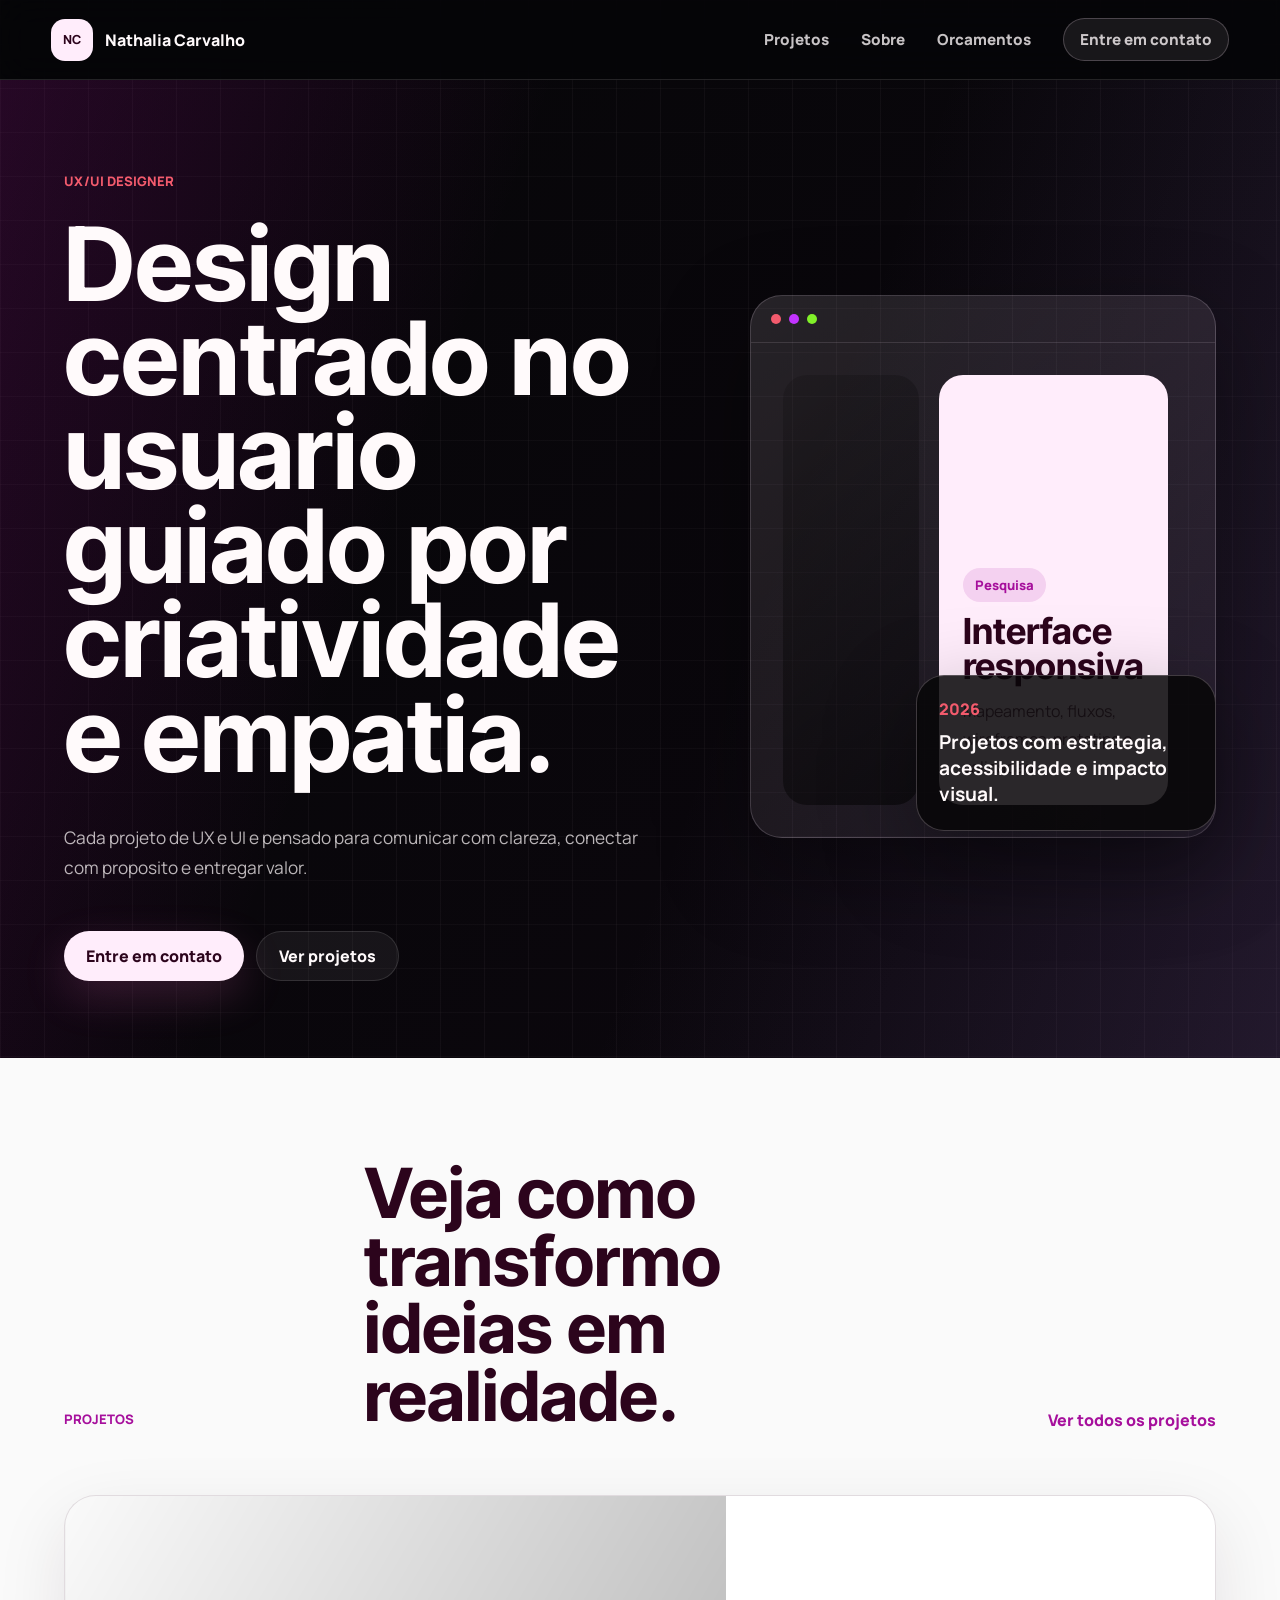
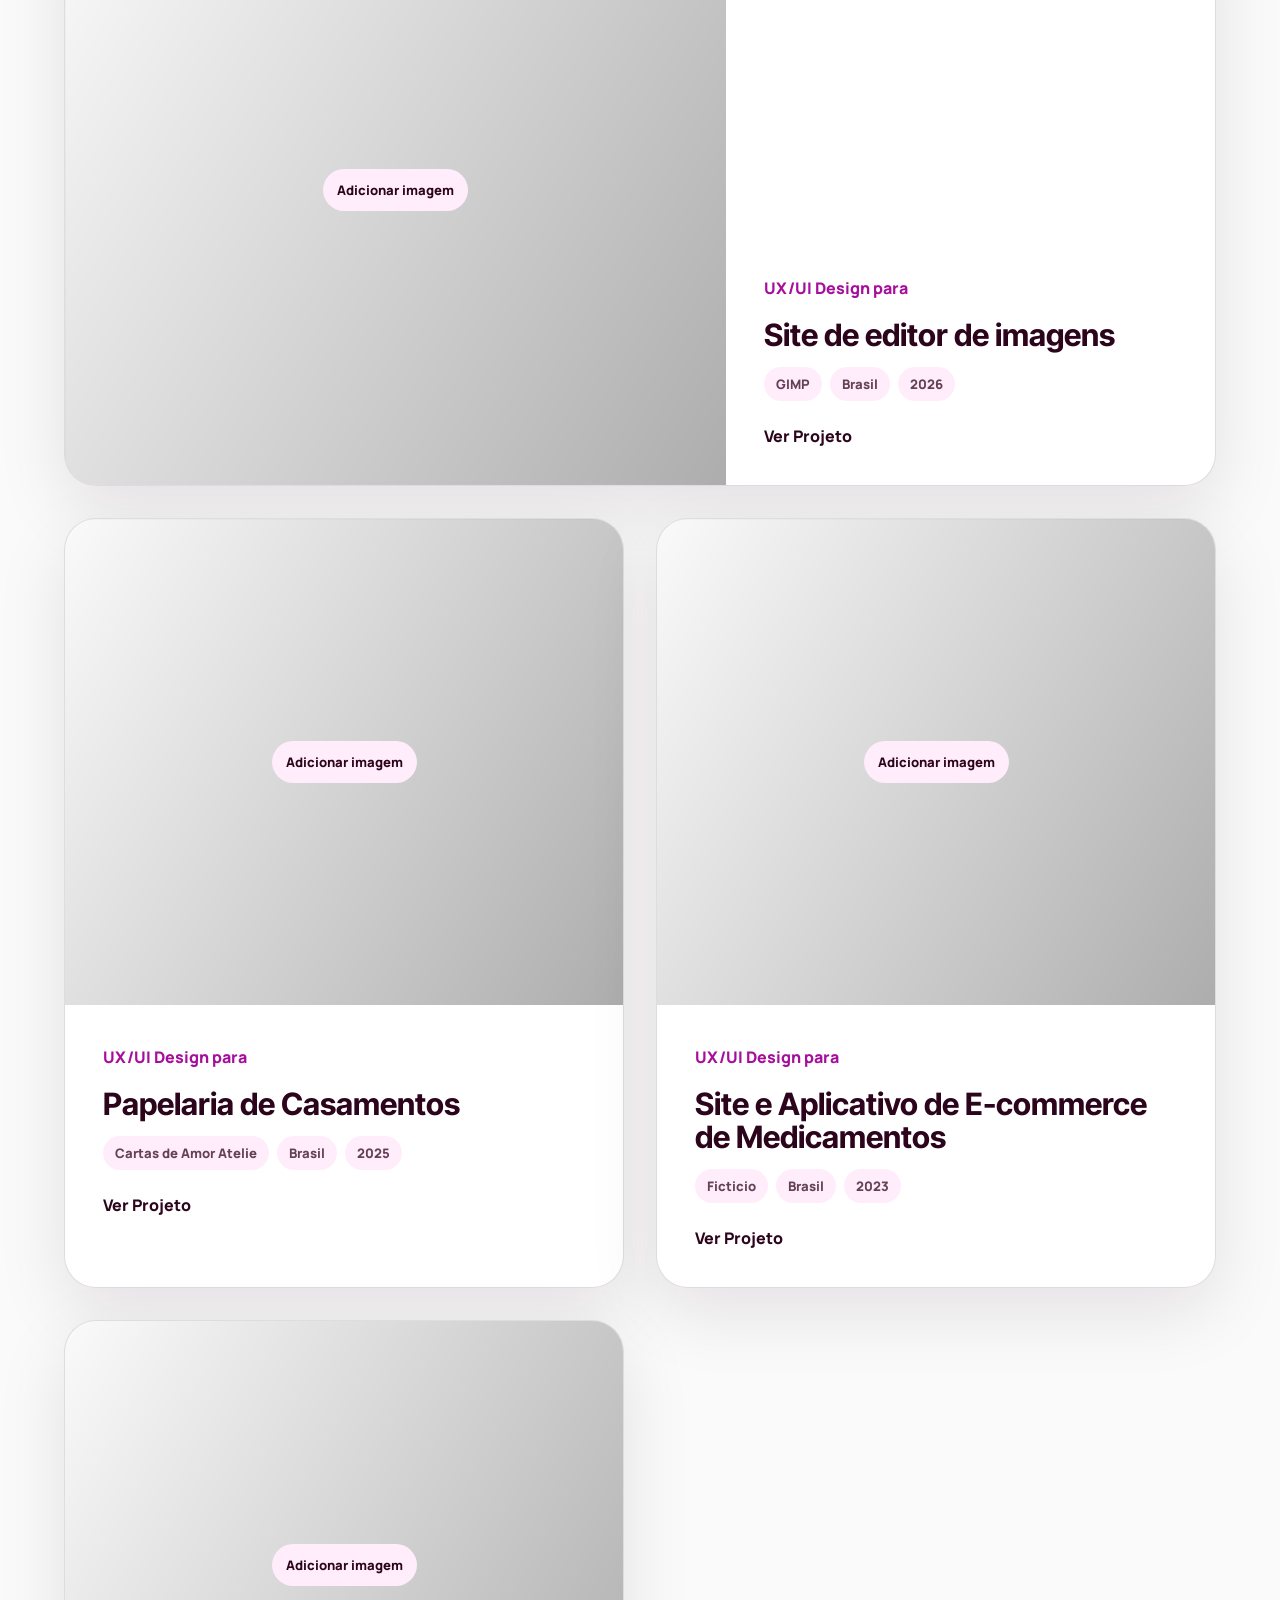
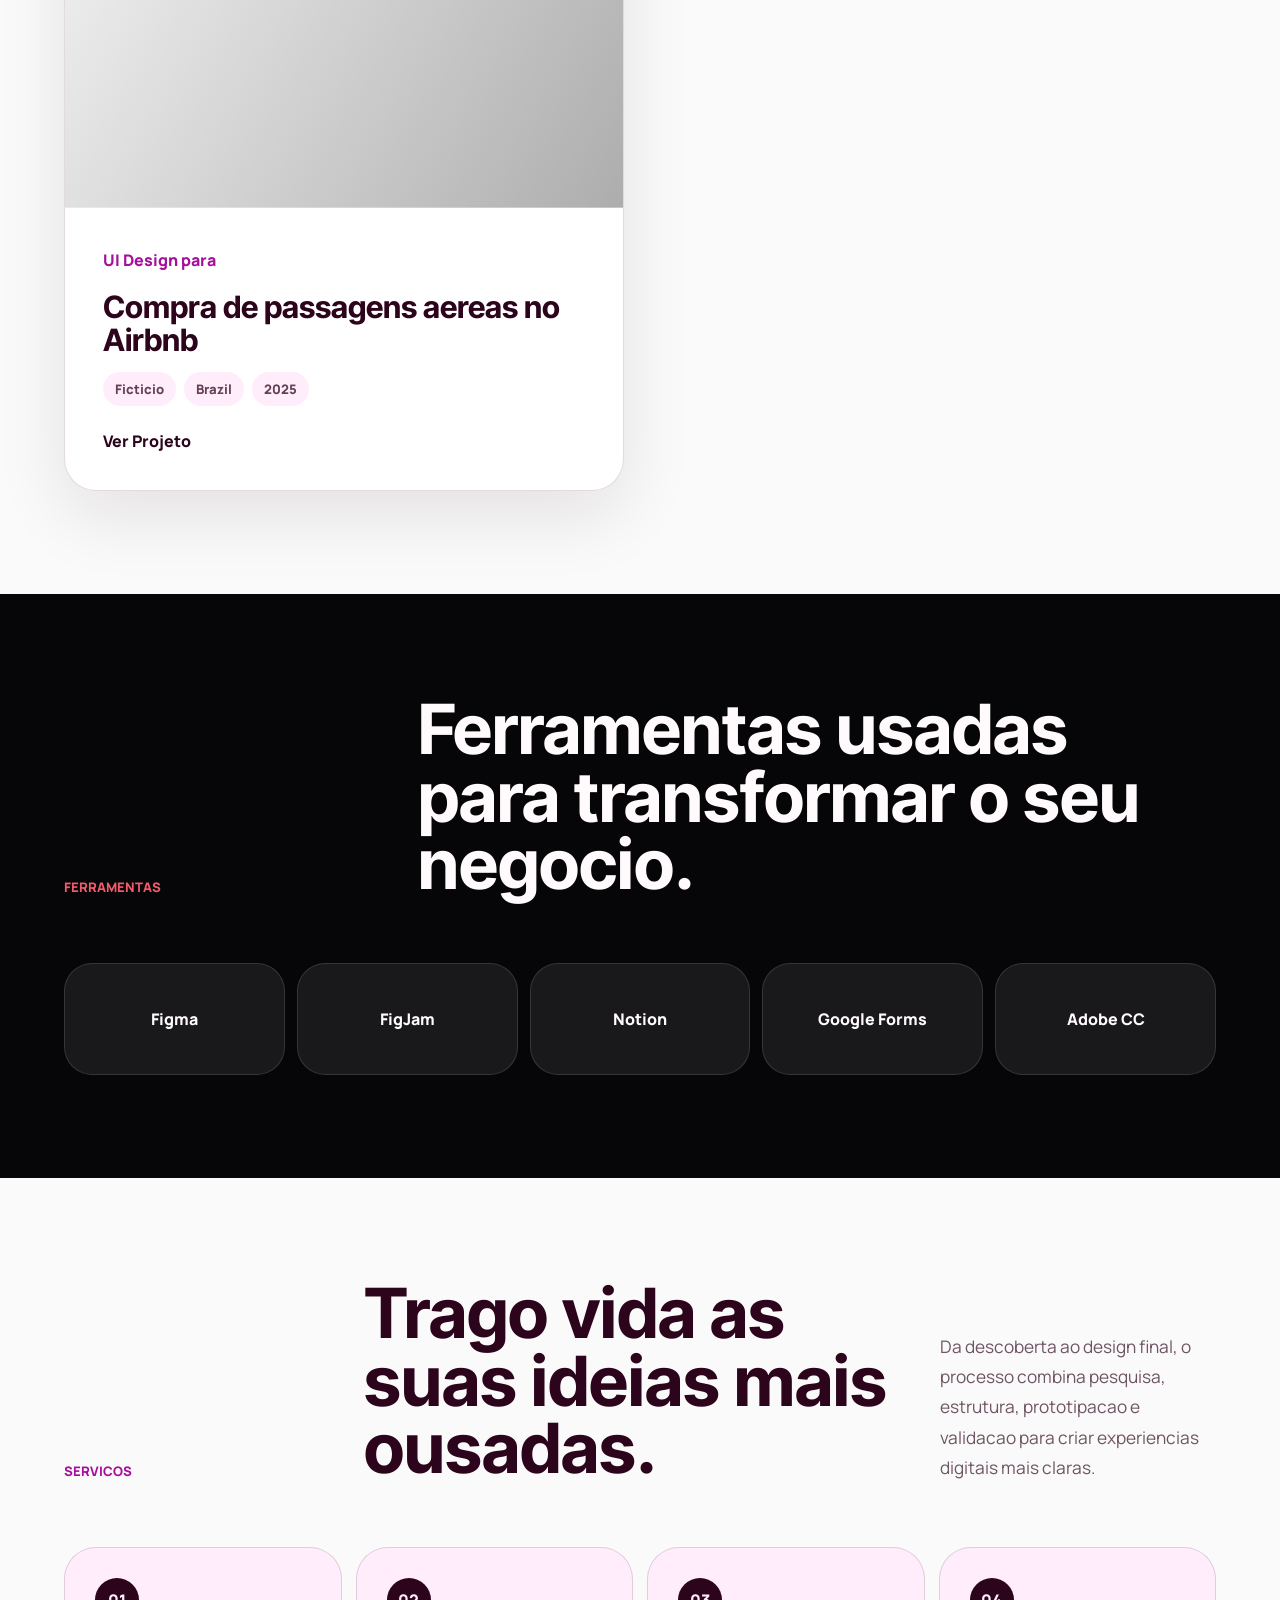
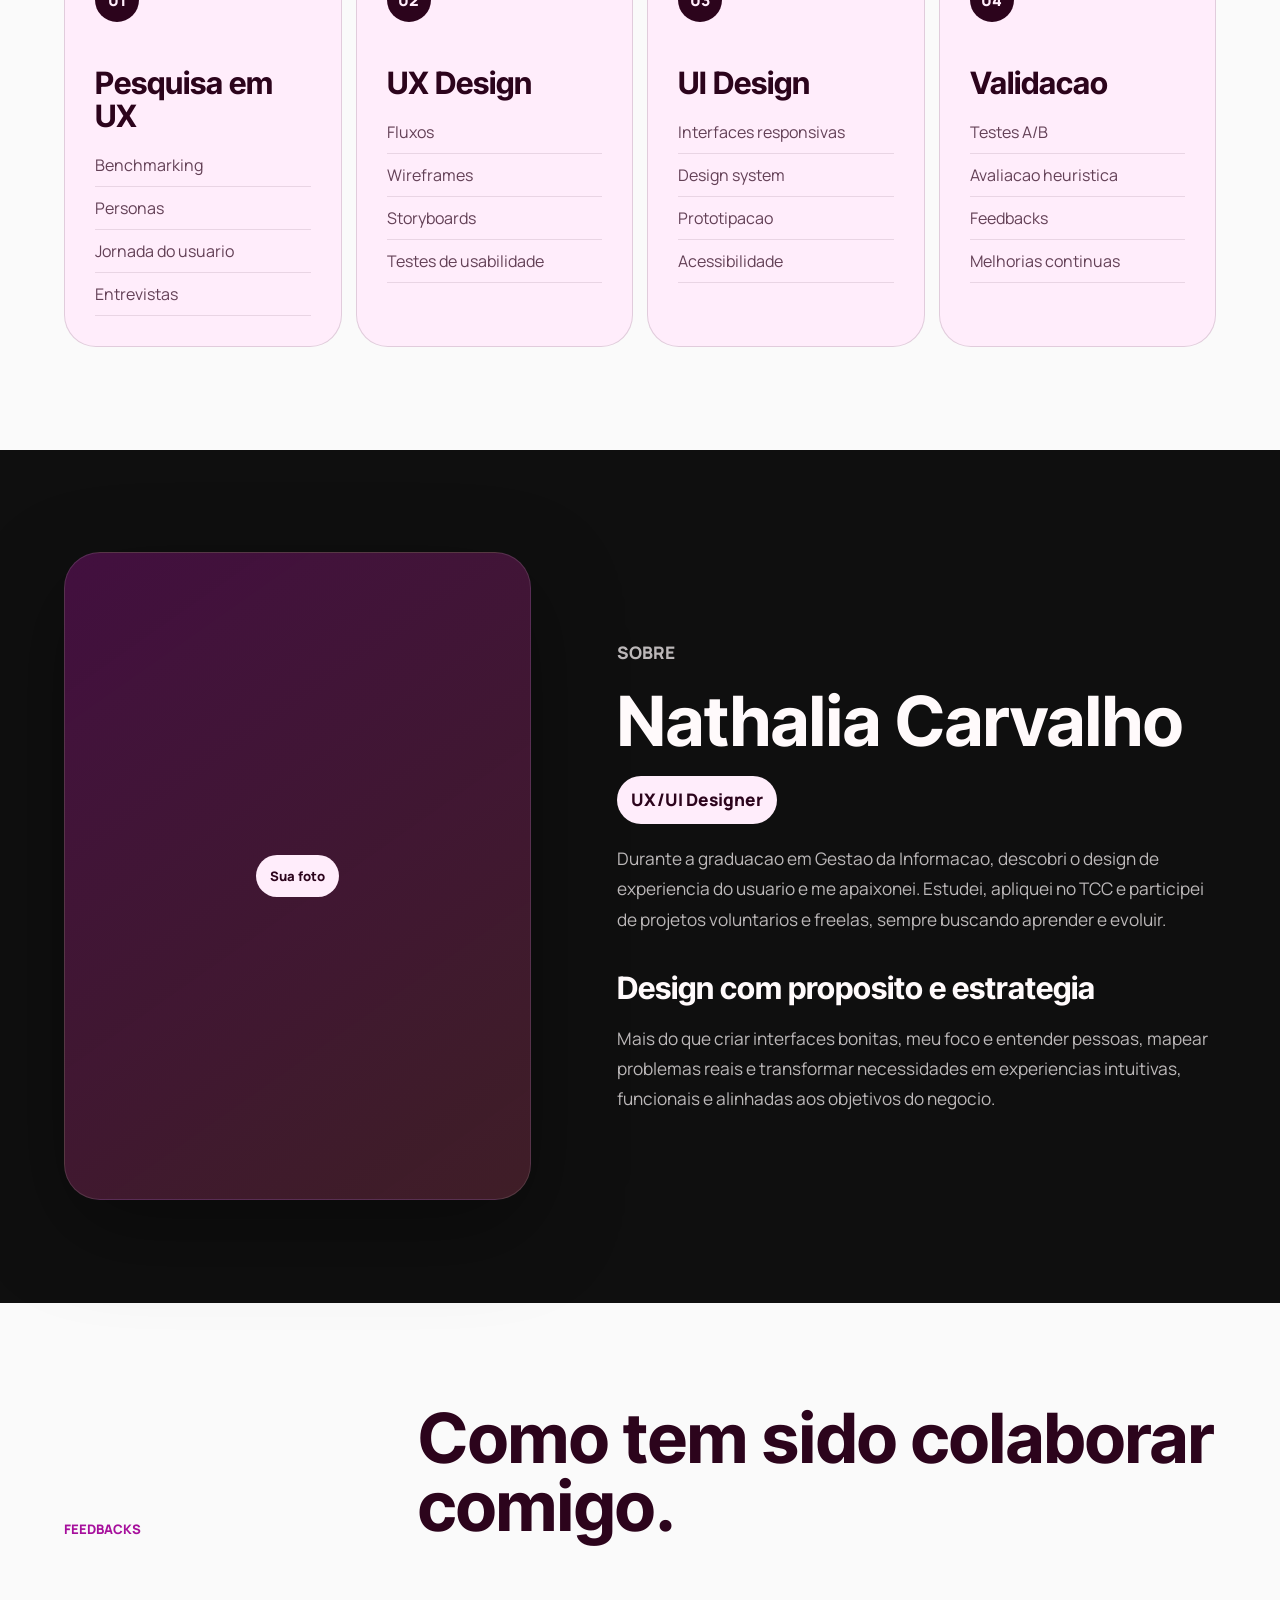
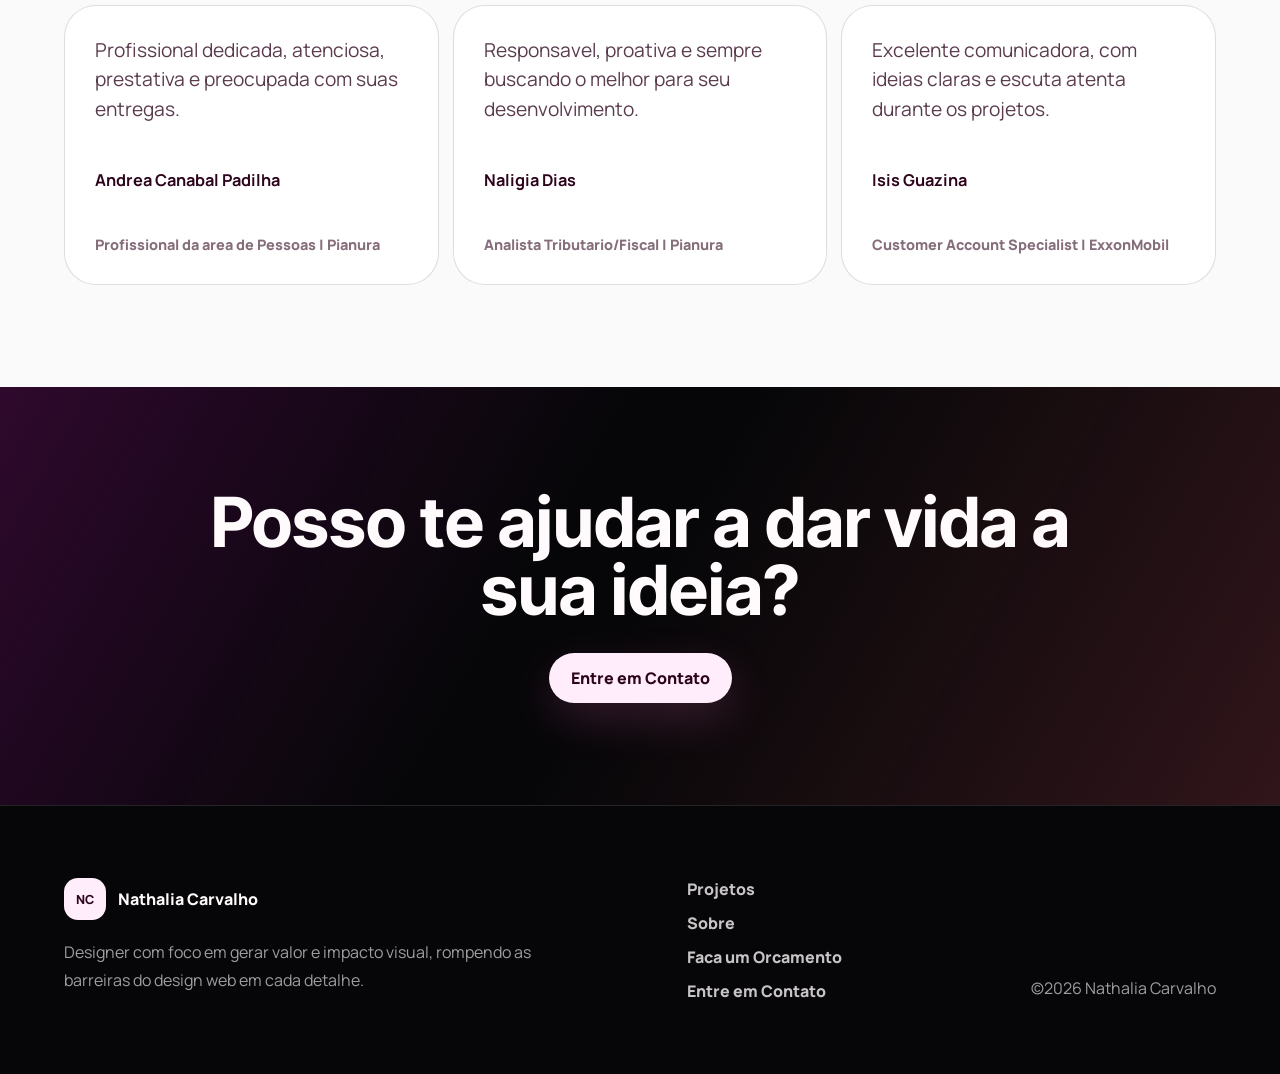
==== index.html @ 84e9b4a2 "Initial commit" ====
<!DOCTYPE html>
<html lang="pt-BR">
<head>
  <meta charset="UTF-8">
  <meta name="viewport" content="width=device-width, initial-scale=1.0">
  <title>Nathalia Carvalho | UX/UI Designer</title>
  <meta name="description" content="UX/UI Designer apaixonada por criar experiencias intuitivas que equilibram objetivos de negocio e necessidades reais dos usuarios.">
  <link rel="preconnect" href="https://fonts.googleapis.com">
  <link rel="preconnect" href="https://fonts.gstatic.com" crossorigin>
  <link href="https://fonts.googleapis.com/css2?family=Inter+Tight:wght@500;600;700;800&family=Manrope:wght@400;500;600;700;800&display=swap" rel="stylesheet">
  <link rel="stylesheet" href="styles.css">
</head>
<body>
  <header class="site-header">
    <a class="brand" href="#home" aria-label="Ir para o inicio">
      <span class="brand-mark">NC</span>
      <span>Nathalia Carvalho</span>
    </a>

    <nav class="main-nav" aria-label="Navegacao principal">
      <a href="#projetos">Projetos</a>
      <a href="#sobre">Sobre</a>
      <a href="#orcamento">Orcamentos</a>
      <a class="nav-contact" href="https://wa.me/5541997218786" target="_blank" rel="noreferrer">Entre em contato</a>
    </nav>

    <button class="menu-button" type="button" aria-label="Abrir menu" aria-expanded="false">
      <span></span>
      <span></span>
    </button>
  </header>

  <main>
    <section class="hero" id="home">
      <div class="hero-copy">
        <p class="eyebrow">UX/UI Designer</p>
        <h1>Design centrado no usuario guiado por criatividade e empatia.</h1>
        <p>
          Cada projeto de UX e UI e pensado para comunicar com clareza,
          conectar com proposito e entregar valor.
        </p>
        <div class="hero-actions">
          <a class="button primary" href="https://wa.me/5541997218786" target="_blank" rel="noreferrer">Entre em contato</a>
          <a class="button ghost" href="#projetos">Ver projetos</a>
        </div>
      </div>

      <div class="hero-panel" aria-label="Resumo visual do portfolio">
        <div class="hero-window">
          <div class="window-bar">
            <span></span>
            <span></span>
            <span></span>
          </div>
          <div class="window-grid">
            <div class="window-preview"></div>
            <div class="window-notes">
              <span>Pesquisa</span>
              <strong>Interface responsiva</strong>
              <p>Mapeamento, fluxos, wireframes, prototipo e validacao.</p>
            </div>
          </div>
        </div>

        <div class="floating-note">
          <span>2026</span>
          <strong>Projetos com estrategia, acessibilidade e impacto visual.</strong>
        </div>
      </div>
    </section>

    <section class="projects-section" id="projetos">
      <div class="section-heading">
        <p class="eyebrow">Projetos</p>
        <h2>Veja como transformo ideias em realidade.</h2>
        <a class="inline-link" href="#projetos">Ver todos os projetos</a>
      </div>

      <div class="project-list">
        <article class="project-card featured">
          <a class="project-image has-image" href="projeto.html" style="--image: url('https://framerusercontent.com/images/O3rVG9Pjf6eOyXTVTK83uSMlS8.png?scale-down-to=1024&amp;width=1462&amp;height=927')">
            <span>Adicionar imagem</span>
          </a>
          <div class="project-content">
            <p>UX/UI Design para</p>
            <h3>Site de editor de imagens</h3>
            <div class="project-meta">
              <span>GIMP</span>
              <span>Brasil</span>
              <span>2026</span>
            </div>
            <a class="project-link" href="projeto.html">Ver Projeto</a>
          </div>
        </article>

        <article class="project-card">
          <a class="project-image has-image" href="projeto.html" style="--image: url('https://framerusercontent.com/images/4HUu3XGj0eMsZWx2c2KUbmL99w.gif?width=800&amp;height=600')">
            <span>Adicionar imagem</span>
          </a>
          <div class="project-content">
            <p>UX/UI Design para</p>
            <h3>Papelaria de Casamentos</h3>
            <div class="project-meta">
              <span>Cartas de Amor Atelie</span>
              <span>Brasil</span>
              <span>2025</span>
            </div>
            <a class="project-link" href="projeto.html">Ver Projeto</a>
          </div>
        </article>

        <article class="project-card">
          <a class="project-image has-image" href="projeto.html" style="--image: url('https://framerusercontent.com/images/AuKJaHjr0afIU22jydGZMwCHe6M.gif?width=800&amp;height=600')">
            <span>Adicionar imagem</span>
          </a>
          <div class="project-content">
            <p>UX/UI Design para</p>
            <h3>Site e Aplicativo de E-commerce de Medicamentos</h3>
            <div class="project-meta">
              <span>Ficticio</span>
              <span>Brasil</span>
              <span>2023</span>
            </div>
            <a class="project-link" href="projeto.html">Ver Projeto</a>
          </div>
        </article>

        <article class="project-card">
          <a class="project-image has-image" href="projeto.html" style="--image: url('https://framerusercontent.com/images/Vc1rbfCfDJtTSAIkdo8VQaAFY.png?scale-down-to=1024&amp;width=1462&amp;height=991')">
            <span>Adicionar imagem</span>
          </a>
          <div class="project-content">
            <p>UI Design para</p>
            <h3>Compra de passagens aereas no Airbnb</h3>
            <div class="project-meta">
              <span>Ficticio</span>
              <span>Brazil</span>
              <span>2025</span>
            </div>
            <a class="project-link" href="projeto.html">Ver Projeto</a>
          </div>
        </article>
      </div>
    </section>

    <section class="tools-band" aria-label="Ferramentas">
      <div class="section-heading compact">
        <p class="eyebrow">Ferramentas</p>
        <h2>Ferramentas usadas para transformar o seu negocio.</h2>
      </div>

      <div class="tool-grid">
        <span>Figma</span>
        <span>FigJam</span>
        <span>Notion</span>
        <span>Google Forms</span>
        <span>Adobe CC</span>
      </div>
    </section>

    <section class="services-section" id="orcamento">
      <div class="section-heading">
        <p class="eyebrow">Servicos</p>
        <h2>Trago vida as suas ideias mais ousadas.</h2>
        <p class="section-text">
          Da descoberta ao design final, o processo combina pesquisa, estrutura,
          prototipacao e validacao para criar experiencias digitais mais claras.
        </p>
      </div>

      <div class="service-grid">
        <article>
          <span>01</span>
          <h3>Pesquisa em UX</h3>
          <ul>
            <li>Benchmarking</li>
            <li>Personas</li>
            <li>Jornada do usuario</li>
            <li>Entrevistas</li>
          </ul>
        </article>
        <article>
          <span>02</span>
          <h3>UX Design</h3>
          <ul>
            <li>Fluxos</li>
            <li>Wireframes</li>
            <li>Storyboards</li>
            <li>Testes de usabilidade</li>
          </ul>
        </article>
        <article>
          <span>03</span>
          <h3>UI Design</h3>
          <ul>
            <li>Interfaces responsivas</li>
            <li>Design system</li>
            <li>Prototipacao</li>
            <li>Acessibilidade</li>
          </ul>
        </article>
        <article>
          <span>04</span>
          <h3>Validacao</h3>
          <ul>
            <li>Testes A/B</li>
            <li>Avaliacao heuristica</li>
            <li>Feedbacks</li>
            <li>Melhorias continuas</li>
          </ul>
        </article>
      </div>
    </section>

    <section class="about-section" id="sobre">
      <div class="portrait has-image" style="--image: url('https://framerusercontent.com/images/bkweVb7Ls0oTczhyrZHYBilYo.jpg?scale-down-to=2048&amp;width=3120&amp;height=4208')">
        <span>Sua foto</span>
      </div>

      <div class="about-copy">
        <p class="eyebrow">Sobre</p>
        <h2>Nathalia Carvalho</h2>
        <p class="role">UX/UI Designer</p>
        <p>
          Durante a graduacao em Gestao da Informacao, descobri o design de
          experiencia do usuario e me apaixonei. Estudei, apliquei no TCC e
          participei de projetos voluntarios e freelas, sempre buscando aprender
          e evoluir.
        </p>
        <h3>Design com proposito e estrategia</h3>
        <p>
          Mais do que criar interfaces bonitas, meu foco e entender pessoas,
          mapear problemas reais e transformar necessidades em experiencias
          intuitivas, funcionais e alinhadas aos objetivos do negocio.
        </p>
      </div>
    </section>

    <section class="feedback-section">
      <div class="section-heading compact">
        <p class="eyebrow">Feedbacks</p>
        <h2>Como tem sido colaborar comigo.</h2>
      </div>

      <div class="feedback-grid">
        <article>
          <p>Profissional dedicada, atenciosa, prestativa e preocupada com suas entregas.</p>
          <strong>Andrea Canabal Padilha</strong>
          <span>Profissional da area de Pessoas | Pianura</span>
        </article>
        <article>
          <p>Responsavel, proativa e sempre buscando o melhor para seu desenvolvimento.</p>
          <strong>Naligia Dias</strong>
          <span>Analista Tributario/Fiscal | Pianura</span>
        </article>
        <article>
          <p>Excelente comunicadora, com ideias claras e escuta atenta durante os projetos.</p>
          <strong>Isis Guazina</strong>
          <span>Customer Account Specialist | ExxonMobil</span>
        </article>
      </div>
    </section>

    <section class="cta-section">
      <h2>Posso te ajudar a dar vida a sua ideia?</h2>
      <a class="button primary" href="https://wa.me/5541997218786" target="_blank" rel="noreferrer">Entre em Contato</a>
    </section>
  </main>

  <footer class="site-footer">
    <div>
      <a class="brand footer-brand" href="#home">
        <span class="brand-mark">NC</span>
        <span>Nathalia Carvalho</span>
      </a>
      <p>Designer com foco em gerar valor e impacto visual, rompendo as barreiras do design web em cada detalhe.</p>
    </div>

    <nav aria-label="Links do rodape">
      <a href="#projetos">Projetos</a>
      <a href="#sobre">Sobre</a>
      <a href="#orcamento">Faca um Orcamento</a>
      <a href="https://wa.me/5541997218786" target="_blank" rel="noreferrer">Entre em Contato</a>
    </nav>

    <p class="copyright">&copy;2026 Nathalia Carvalho</p>
  </footer>

  <script src="script.js"></script>
</body>
</html>
---- styles.css ----
:root {
  --bg: #060608;
  --panel: #0f0f0f;
  --panel-soft: #171017;
  --ink: #fffafb;
  --muted: #bdbdbd;
  --paper: #fafafa;
  --paper-pink: #ffedfb;
  --deep-plum: #2c041c;
  --purple: #725798;
  --magenta: #a60f9c;
  --pink: #f35b6d;
  --violet: #c233ff;
  --green: #81f129;
  --line: rgba(255, 255, 255, 0.12);
  --dark-line: rgba(44, 4, 28, 0.14);
  --shadow: 0 30px 90px rgba(0, 0, 0, 0.34);
}

* {
  box-sizing: border-box;
}

html {
  scroll-behavior: smooth;
}

body {
  margin: 0;
  color: var(--ink);
  background:
    linear-gradient(90deg, rgba(255, 237, 251, 0.035) 1px, transparent 1px),
    linear-gradient(180deg, rgba(255, 237, 251, 0.028) 1px, transparent 1px),
    linear-gradient(135deg, #060608 0%, #110813 48%, #060608 100%);
  background-size: 44px 44px, 44px 44px, auto;
  font-family: "Manrope", Arial, sans-serif;
}

body.nav-open {
  overflow: hidden;
}

a {
  color: inherit;
  text-decoration: none;
}

img {
  display: block;
  max-width: 100%;
}

h1,
h2,
h3,
p {
  overflow-wrap: anywhere;
}

h1,
h2,
h3 {
  margin: 0;
  font-family: "Inter Tight", "Manrope", Arial, sans-serif;
  letter-spacing: 0;
}

h1 {
  max-width: 980px;
  font-size: clamp(3.25rem, 8vw, 7.9rem);
  line-height: 0.92;
}

h2 {
  font-size: clamp(2.2rem, 5.4vw, 5.25rem);
  line-height: 0.98;
}

h3 {
  font-size: clamp(1.35rem, 2.4vw, 2rem);
  line-height: 1.08;
}

p {
  line-height: 1.75;
}

.site-header {
  position: sticky;
  top: 0;
  z-index: 40;
  display: flex;
  align-items: center;
  justify-content: space-between;
  min-height: 78px;
  padding: 18px clamp(18px, 4vw, 58px);
  border-bottom: 1px solid var(--line);
  background: rgba(6, 6, 8, 0.82);
  backdrop-filter: blur(18px);
}

.brand {
  display: inline-flex;
  align-items: center;
  gap: 12px;
  font-weight: 800;
}

.brand-mark {
  display: grid;
  width: 42px;
  height: 42px;
  place-items: center;
  border-radius: 14px;
  color: var(--deep-plum);
  background: var(--paper-pink);
  font-size: 0.78rem;
  letter-spacing: 0;
}

.main-nav {
  display: flex;
  align-items: center;
  gap: clamp(16px, 3vw, 32px);
  color: rgba(255, 250, 251, 0.78);
  font-size: 0.95rem;
  font-weight: 800;
}

.main-nav a {
  transition: color 180ms ease, background 180ms ease;
}

.main-nav a:hover {
  color: var(--ink);
}

.nav-contact {
  min-height: 42px;
  padding: 10px 16px;
  border: 1px solid rgba(255, 237, 251, 0.22);
  border-radius: 999px;
  background: rgba(255, 237, 251, 0.08);
}

.menu-button {
  display: none;
  width: 46px;
  height: 46px;
  border: 1px solid var(--line);
  border-radius: 14px;
  background: rgba(255, 237, 251, 0.08);
  cursor: pointer;
}

.menu-button span {
  display: block;
  width: 18px;
  height: 2px;
  margin: 5px auto;
  border-radius: 999px;
  background: var(--ink);
  transition: transform 180ms ease;
}

.hero {
  position: relative;
  display: grid;
  grid-template-columns: minmax(0, 1.02fr) minmax(320px, 0.78fr);
  gap: clamp(34px, 6vw, 90px);
  align-items: center;
  min-height: calc(100vh - 78px);
  padding: clamp(52px, 7vw, 106px) clamp(18px, 5vw, 70px) clamp(42px, 6vw, 88px);
  overflow: hidden;
}

.hero::before {
  position: absolute;
  inset: 0;
  z-index: -1;
  content: "";
  background:
    linear-gradient(110deg, rgba(166, 15, 156, 0.2), transparent 34%),
    linear-gradient(290deg, rgba(114, 87, 152, 0.22), transparent 42%);
}

.hero-copy {
  display: grid;
  gap: 24px;
  align-content: center;
}

.eyebrow {
  margin: 0;
  color: var(--pink);
  font-size: 0.82rem;
  font-weight: 900;
  letter-spacing: 0;
  text-transform: uppercase;
}

.hero-copy p:not(.eyebrow),
.section-text,
.about-copy p,
.case-title p,
.case-text p,
.case-result p {
  max-width: 700px;
  color: rgba(255, 250, 251, 0.72);
  font-size: clamp(1rem, 1.35vw, 1.16rem);
}

.hero-actions {
  display: flex;
  flex-wrap: wrap;
  gap: 12px;
  margin-top: 6px;
}

.button {
  display: inline-flex;
  align-items: center;
  justify-content: center;
  min-height: 50px;
  padding: 0 22px;
  border-radius: 999px;
  font-weight: 900;
  transition: transform 180ms ease, box-shadow 180ms ease, background 180ms ease;
}

.button:hover {
  transform: translateY(-2px);
}

.button.primary {
  color: var(--deep-plum);
  background: var(--paper-pink);
  box-shadow: 0 16px 44px rgba(246, 112, 192, 0.18);
}

.button.ghost {
  color: var(--ink);
  border: 1px solid var(--line);
  background: rgba(255, 255, 255, 0.06);
}

.hero-panel {
  position: relative;
  min-height: 560px;
}

.hero-window {
  overflow: hidden;
  border: 1px solid rgba(255, 237, 251, 0.18);
  border-radius: 32px;
  background: linear-gradient(145deg, rgba(255, 237, 251, 0.12), rgba(255, 237, 251, 0.04));
  box-shadow: var(--shadow);
}

.window-bar {
  display: flex;
  gap: 8px;
  padding: 18px 20px;
  border-bottom: 1px solid rgba(255, 237, 251, 0.12);
}

.window-bar span {
  width: 10px;
  height: 10px;
  border-radius: 50%;
  background: var(--pink);
}

.window-bar span:nth-child(2) {
  background: var(--violet);
}

.window-bar span:nth-child(3) {
  background: var(--green);
}

.window-grid {
  display: grid;
  grid-template-columns: 0.9fr 1fr;
  gap: 20px;
  padding: clamp(18px, 4vw, 32px);
}

.window-preview {
  min-height: 430px;
  border-radius: 24px;
  background:
    linear-gradient(145deg, rgba(0, 0, 0, 0.14), rgba(0, 0, 0, 0.52)),
    url("https://framerusercontent.com/images/kgPgp6MXpmu66oOejY5rO8gEf08.png");
  background-position: center;
  background-size: cover;
}

.window-notes {
  display: grid;
  align-content: end;
  gap: 12px;
  padding: 24px;
  border-radius: 24px;
  background: var(--paper-pink);
  color: var(--deep-plum);
}

.window-notes span {
  width: fit-content;
  padding: 8px 12px;
  border-radius: 999px;
  background: rgba(166, 15, 156, 0.12);
  color: var(--magenta);
  font-size: 0.82rem;
  font-weight: 900;
}

.window-notes strong {
  font-family: "Inter Tight", "Manrope", Arial, sans-serif;
  font-size: clamp(1.6rem, 2.8vw, 2.8rem);
  line-height: 1;
}

.window-notes p {
  margin: 0;
  color: rgba(44, 4, 28, 0.72);
}

.floating-note {
  position: absolute;
  right: 0;
  bottom: 24px;
  max-width: 300px;
  padding: 22px;
  border: 1px solid rgba(255, 237, 251, 0.22);
  border-radius: 28px;
  background: rgba(8, 6, 7, 0.86);
  box-shadow: var(--shadow);
}

.floating-note span {
  display: block;
  margin-bottom: 10px;
  color: var(--pink);
  font-weight: 900;
}

.floating-note strong {
  font-size: 1.2rem;
  line-height: 1.35;
}

.projects-section,
.tools-band,
.services-section,
.about-section,
.feedback-section,
.cta-section,
.case-hero,
.case-summary,
.case-content {
  padding: clamp(58px, 8vw, 112px) clamp(18px, 5vw, 70px);
}

.projects-section,
.services-section,
.feedback-section {
  background: var(--paper);
  color: var(--deep-plum);
}

.section-heading {
  display: grid;
  grid-template-columns: 0.56fr 1.18fr 0.62fr;
  gap: clamp(22px, 4vw, 64px);
  align-items: end;
  margin-bottom: clamp(32px, 5vw, 64px);
}

.section-heading h2 {
  color: inherit;
}

.section-heading.compact {
  grid-template-columns: 0.55fr 1.45fr;
}

.projects-section .eyebrow,
.services-section .eyebrow,
.feedback-section .eyebrow {
  color: var(--magenta);
}

.inline-link {
  justify-self: end;
  color: var(--magenta);
  font-weight: 900;
}

.project-list {
  display: grid;
  grid-template-columns: repeat(2, minmax(0, 1fr));
  gap: clamp(18px, 3vw, 32px);
}

.project-card {
  overflow: hidden;
  border: 1px solid var(--dark-line);
  border-radius: 32px;
  background: #ffffff;
  box-shadow: 0 24px 70px rgba(44, 4, 28, 0.1);
}

.project-card.featured {
  grid-column: 1 / -1;
  display: grid;
  grid-template-columns: minmax(0, 1.15fr) minmax(320px, 0.85fr);
}

.project-image {
  display: grid;
  min-height: clamp(280px, 38vw, 560px);
  place-items: center;
  background:
    linear-gradient(135deg, rgba(166, 15, 156, 0.18), rgba(243, 91, 109, 0.22)),
    var(--paper-pink);
  background-position: center;
  background-size: cover;
}

.project-card.featured .project-image {
  min-height: clamp(320px, 46vw, 660px);
}

.has-image {
  background:
    linear-gradient(120deg, rgba(0, 0, 0, 0.02), rgba(0, 0, 0, 0.32)),
    var(--image);
  background-position: center;
  background-size: cover;
}

.has-image > span {
  display: none;
}

.project-image span,
.portrait span,
.case-cover span,
.gallery-item {
  display: inline-flex;
  align-items: center;
  justify-content: center;
  max-width: calc(100% - 24px);
  min-height: 42px;
  padding: 10px 14px;
  border-radius: 999px;
  color: var(--deep-plum);
  background: var(--paper-pink);
  font-size: 0.82rem;
  font-weight: 900;
  text-align: center;
}

.project-content {
  display: grid;
  gap: 16px;
  align-content: end;
  padding: clamp(22px, 4vw, 38px);
}

.project-content p {
  margin: 0;
  color: var(--magenta);
  font-weight: 900;
}

.project-meta {
  display: flex;
  flex-wrap: wrap;
  gap: 8px;
}

.project-meta span {
  padding: 8px 12px;
  border-radius: 999px;
  background: var(--paper-pink);
  color: rgba(44, 4, 28, 0.74);
  font-size: 0.82rem;
  font-weight: 900;
}

.project-link {
  width: fit-content;
  margin-top: 8px;
  color: var(--deep-plum);
  font-weight: 900;
}

.tools-band {
  color: var(--ink);
  background: var(--bg);
}

.tool-grid {
  display: grid;
  grid-template-columns: repeat(5, minmax(0, 1fr));
  gap: 12px;
}

.tool-grid span {
  display: grid;
  min-height: 112px;
  place-items: center;
  padding: 18px;
  border: 1px solid var(--line);
  border-radius: 28px;
  background: rgba(255, 237, 251, 0.08);
  color: var(--ink);
  font-weight: 900;
  text-align: center;
}

.section-text {
  margin: 0;
  color: rgba(44, 4, 28, 0.68);
}

.service-grid {
  display: grid;
  grid-template-columns: repeat(4, minmax(0, 1fr));
  gap: 14px;
}

.service-grid article {
  min-height: 340px;
  padding: clamp(22px, 3vw, 30px);
  border: 1px solid var(--dark-line);
  border-radius: 32px;
  background: var(--paper-pink);
}

.service-grid span {
  display: inline-grid;
  width: 44px;
  height: 44px;
  place-items: center;
  margin-bottom: 44px;
  border-radius: 50%;
  background: var(--deep-plum);
  color: var(--paper-pink);
  font-weight: 900;
}

.service-grid ul {
  display: grid;
  gap: 10px;
  margin: 22px 0 0;
  padding: 0;
  color: rgba(44, 4, 28, 0.74);
  list-style: none;
}

.service-grid li {
  padding-bottom: 10px;
  border-bottom: 1px solid rgba(44, 4, 28, 0.1);
}

.about-section {
  display: grid;
  grid-template-columns: minmax(280px, 0.78fr) minmax(0, 1fr);
  gap: clamp(28px, 7vw, 86px);
  align-items: center;
  background: var(--panel);
}

.portrait {
  display: grid;
  min-height: min(72vh, 720px);
  place-items: center;
  border: 1px solid var(--line);
  border-radius: 36px;
  background:
    linear-gradient(145deg, rgba(166, 15, 156, 0.3), rgba(243, 91, 109, 0.18)),
    var(--panel-soft);
  box-shadow: var(--shadow);
}

.about-copy {
  display: grid;
  gap: 20px;
}

.about-copy .role {
  width: fit-content;
  margin: 0;
  padding: 9px 14px;
  border-radius: 999px;
  color: var(--deep-plum);
  background: var(--paper-pink);
  font-weight: 900;
}

.about-copy p {
  margin: 0;
}

.about-copy h3 {
  margin-top: 16px;
}

.feedback-grid {
  display: grid;
  grid-template-columns: repeat(3, minmax(0, 1fr));
  gap: 14px;
}

.feedback-grid article {
  display: grid;
  gap: 16px;
  min-height: 280px;
  align-content: space-between;
  padding: clamp(22px, 3vw, 30px);
  border: 1px solid var(--dark-line);
  border-radius: 32px;
  background: #ffffff;
}

.feedback-grid p {
  margin: 0;
  color: rgba(44, 4, 28, 0.78);
  font-size: clamp(1.05rem, 1.5vw, 1.3rem);
  line-height: 1.55;
}

.feedback-grid strong {
  display: block;
  font-size: 1.02rem;
}

.feedback-grid span {
  color: rgba(44, 4, 28, 0.58);
  font-size: 0.9rem;
  font-weight: 800;
}

.cta-section {
  display: grid;
  gap: 28px;
  justify-items: center;
  text-align: center;
  color: var(--ink);
  background:
    linear-gradient(120deg, rgba(166, 15, 156, 0.25), transparent 42%),
    linear-gradient(300deg, rgba(243, 91, 109, 0.18), transparent 50%),
    var(--bg);
}

.cta-section h2 {
  max-width: 960px;
}

.site-footer {
  display: grid;
  grid-template-columns: minmax(0, 1.1fr) minmax(220px, 0.55fr) auto;
  gap: clamp(28px, 5vw, 70px);
  align-items: start;
  padding: clamp(38px, 6vw, 72px) clamp(18px, 5vw, 70px);
  border-top: 1px solid var(--line);
  background: var(--bg);
}

.site-footer p {
  max-width: 520px;
  margin: 18px 0 0;
  color: rgba(255, 250, 251, 0.62);
}

.site-footer nav {
  display: grid;
  gap: 12px;
}

.site-footer nav a {
  color: rgba(255, 250, 251, 0.78);
  font-weight: 900;
}

.site-footer .copyright {
  align-self: end;
  margin: 0;
  white-space: nowrap;
}

.case-hero {
  display: grid;
  grid-template-columns: minmax(0, 0.82fr) minmax(320px, 1fr);
  gap: clamp(30px, 6vw, 84px);
  align-items: end;
  background: var(--bg);
}

.case-title {
  display: grid;
  gap: 20px;
}

.back-link {
  width: fit-content;
  color: rgba(255, 250, 251, 0.72);
  font-weight: 900;
}

.case-cover {
  display: grid;
  min-height: min(66vh, 650px);
  place-items: center;
  border: 1px solid var(--line);
  border-radius: 36px;
  background:
    linear-gradient(145deg, rgba(166, 15, 156, 0.22), rgba(243, 91, 109, 0.2)),
    var(--panel-soft);
  box-shadow: var(--shadow);
}

.case-summary {
  display: grid;
  grid-template-columns: repeat(4, minmax(0, 1fr));
  gap: 1px;
  padding-top: 0;
  padding-bottom: 0;
  background: rgba(255, 237, 251, 0.16);
}

.case-summary article {
  display: grid;
  gap: 10px;
  min-height: 132px;
  align-content: center;
  padding: 24px;
  background: var(--paper-pink);
  color: var(--deep-plum);
}

.case-summary span {
  color: var(--magenta);
  font-size: 0.8rem;
  font-weight: 900;
  text-transform: uppercase;
}

.case-content {
  display: grid;
  gap: clamp(44px, 7vw, 92px);
  background: var(--paper);
  color: var(--deep-plum);
}

.case-text,
.case-result {
  max-width: 850px;
}

.case-text .eyebrow,
.case-result .eyebrow {
  color: var(--magenta);
}

.case-text p,
.case-result p {
  color: rgba(44, 4, 28, 0.7);
}

.case-gallery {
  display: grid;
  grid-template-columns: repeat(2, minmax(0, 1fr));
  gap: 14px;
}

.gallery-item {
  min-height: clamp(240px, 34vw, 500px);
  border-radius: 32px;
  color: var(--deep-plum);
  background:
    linear-gradient(135deg, rgba(166, 15, 156, 0.12), rgba(243, 91, 109, 0.18)),
    var(--paper-pink);
}

.gallery-item.wide {
  grid-column: 1 / -1;
  min-height: clamp(320px, 44vw, 680px);
}

.case-result {
  padding: clamp(26px, 5vw, 48px);
  border-radius: 32px;
  background: var(--paper-pink);
}

@media (max-width: 1080px) {
  .hero,
  .case-hero,
  .about-section,
  .section-heading,
  .section-heading.compact,
  .project-card.featured,
  .site-footer {
    grid-template-columns: 1fr;
  }

  .hero {
    min-height: auto;
  }

  .hero-panel {
    min-height: auto;
  }

  .floating-note {
    position: relative;
    right: auto;
    bottom: auto;
    margin-top: 16px;
  }

  .project-list,
  .service-grid,
  .feedback-grid,
  .case-summary {
    grid-template-columns: repeat(2, minmax(0, 1fr));
  }

  .tool-grid {
    grid-template-columns: repeat(3, minmax(0, 1fr));
  }

  .inline-link {
    justify-self: start;
  }
}

@media (max-width: 760px) {
  .site-header {
    min-height: 70px;
  }

  .main-nav {
    position: fixed;
    inset: 70px 14px auto;
    display: grid;
    gap: 6px;
    padding: 10px;
    border: 1px solid var(--line);
    border-radius: 22px;
    background: rgba(8, 6, 7, 0.96);
    box-shadow: var(--shadow);
    opacity: 0;
    pointer-events: none;
    transform: translateY(-10px);
    transition: opacity 180ms ease, transform 180ms ease;
  }

  .main-nav a {
    padding: 14px 16px;
    border-radius: 16px;
  }

  .main-nav a:hover,
  .nav-contact {
    background: rgba(255, 237, 251, 0.08);
  }

  .nav-open .main-nav {
    opacity: 1;
    pointer-events: auto;
    transform: translateY(0);
  }

  .menu-button {
    display: inline-block;
  }

  .nav-open .menu-button span:first-child {
    transform: translateY(4px) rotate(45deg);
  }

  .nav-open .menu-button span:last-child {
    transform: translateY(-3px) rotate(-45deg);
  }

  h1 {
    font-size: clamp(2.85rem, 14vw, 4.4rem);
  }

  h2 {
    font-size: clamp(2rem, 11vw, 3.35rem);
  }

  .hero {
    padding-top: 38px;
  }

  .window-grid,
  .project-list,
  .service-grid,
  .feedback-grid,
  .tool-grid,
  .case-summary,
  .case-gallery {
    grid-template-columns: 1fr;
  }

  .window-preview {
    min-height: 300px;
  }

  .project-card,
  .hero-window,
  .portrait,
  .case-cover,
  .gallery-item,
  .case-result,
  .service-grid article,
  .feedback-grid article {
    border-radius: 24px;
  }

  .gallery-item.wide {
    grid-column: auto;
  }

  .site-footer .copyright {
    white-space: normal;
  }
}
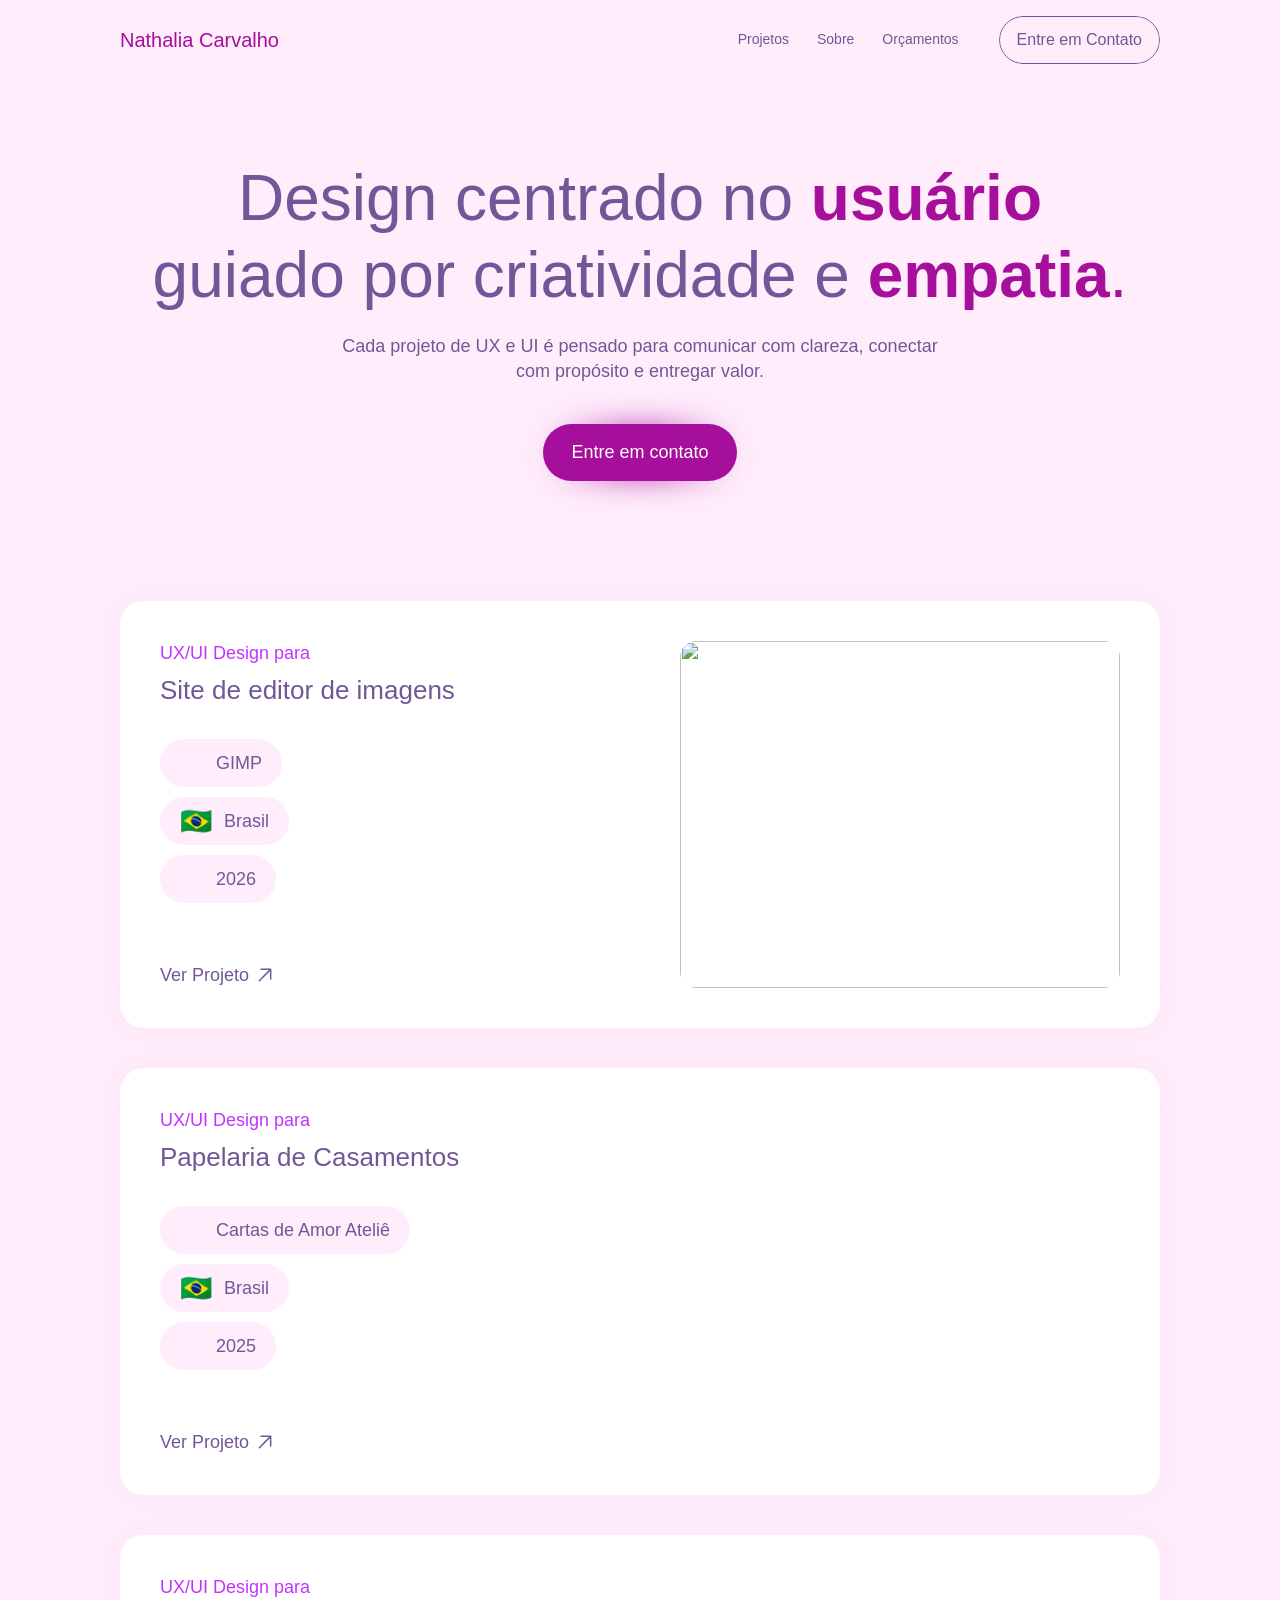
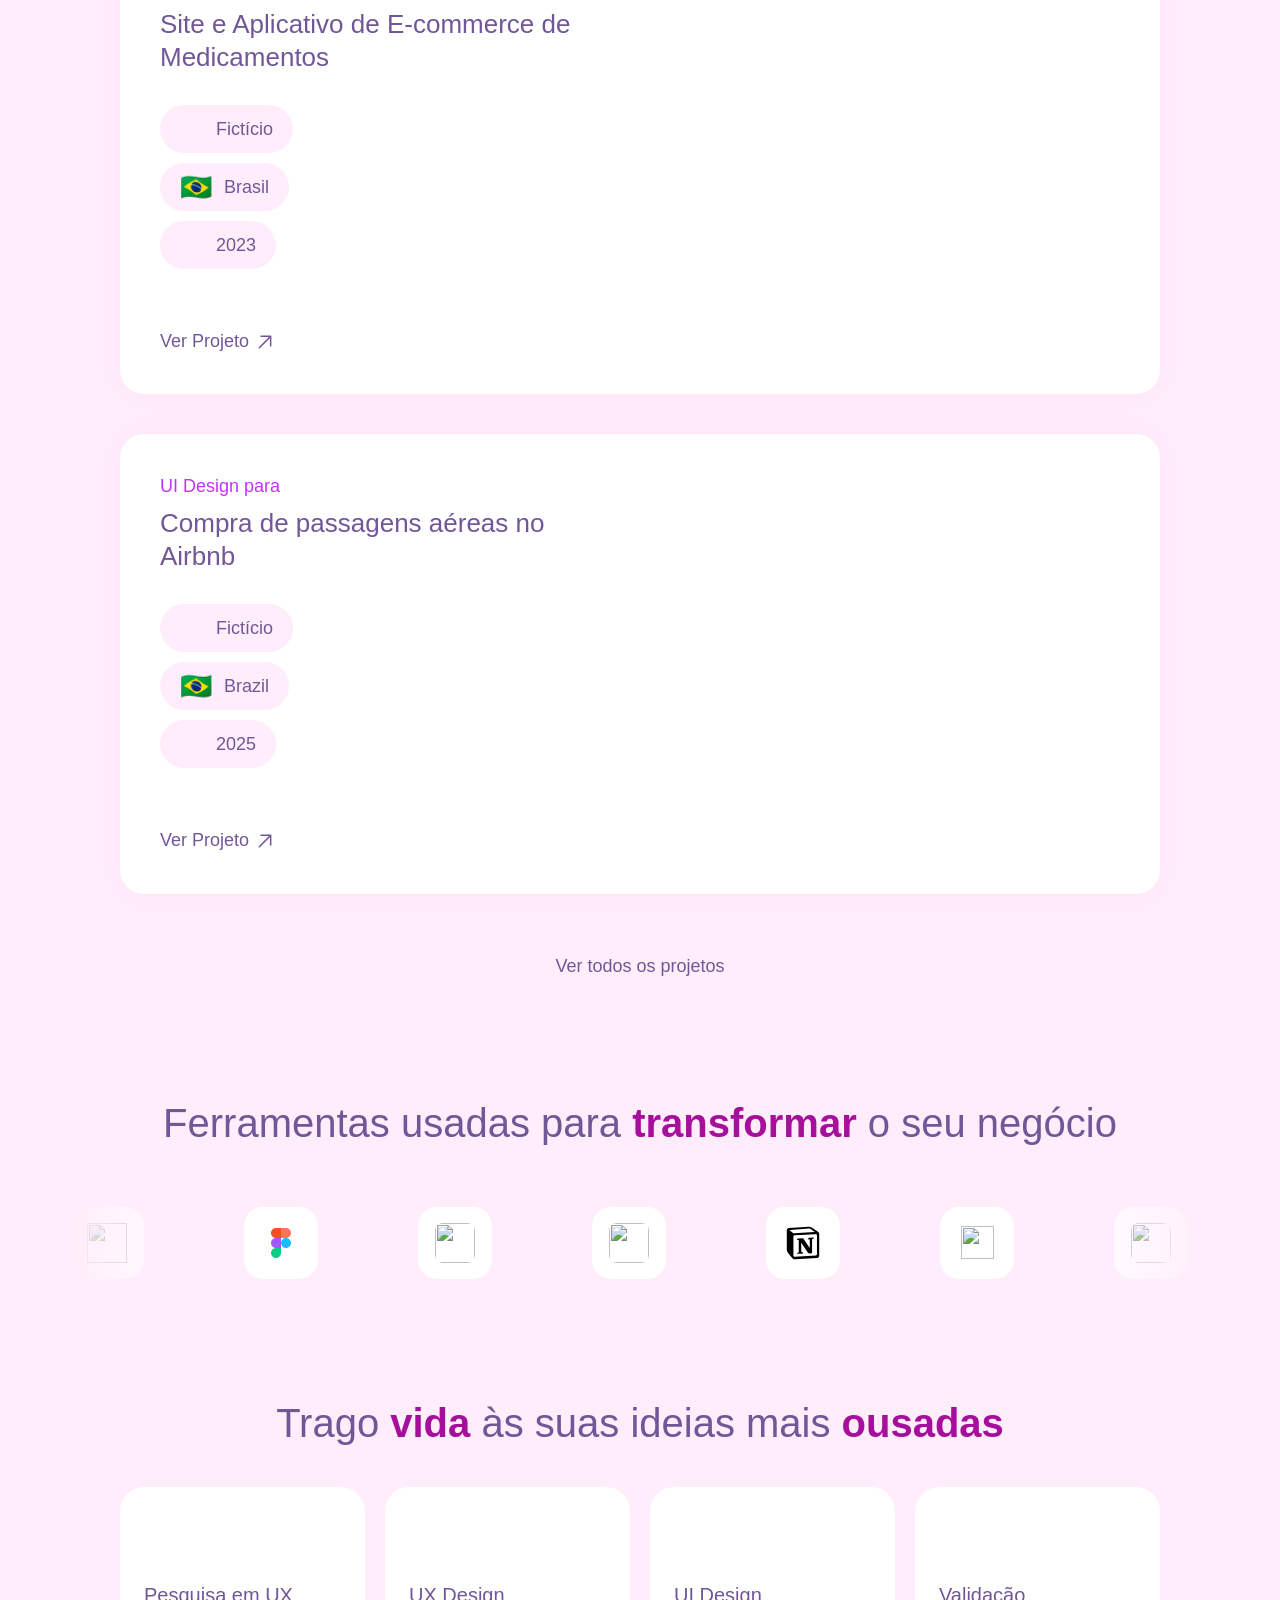
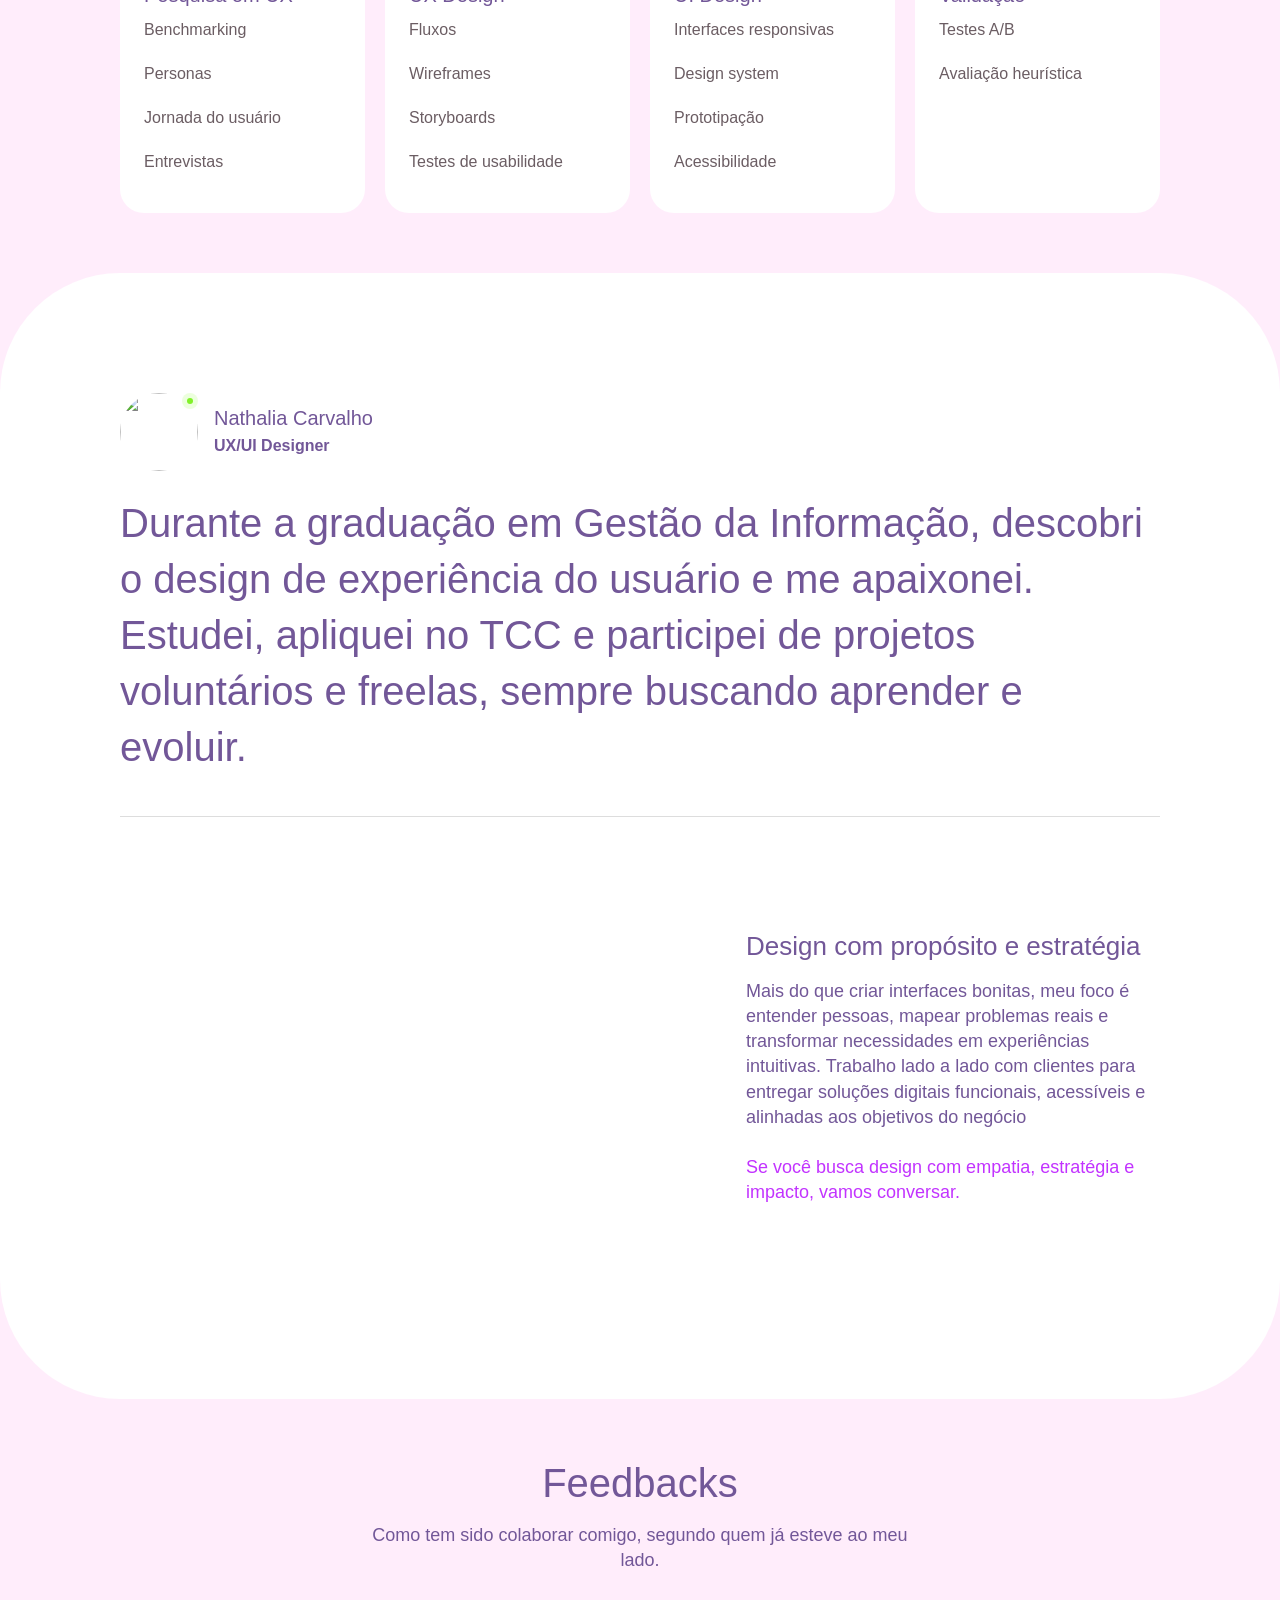
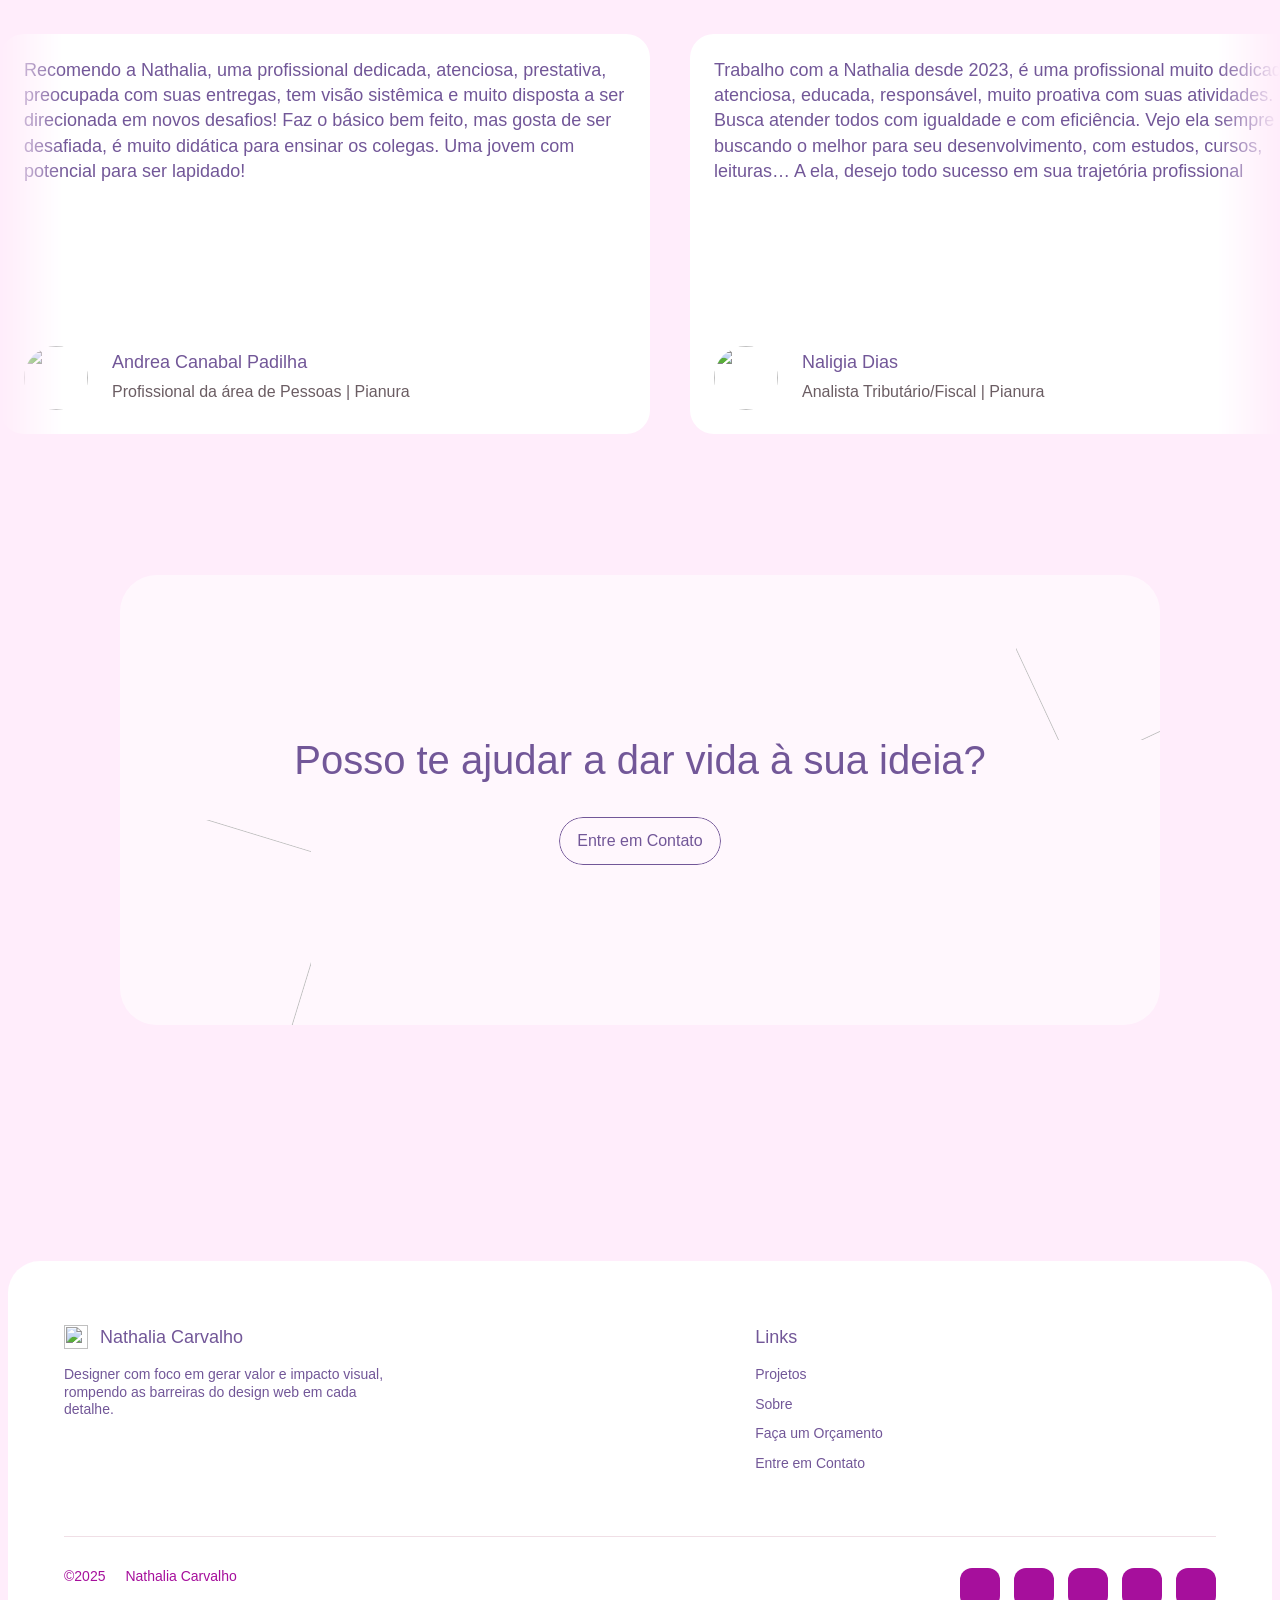
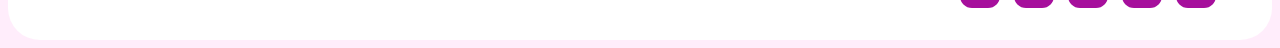
==== commit b99ddfe2: "1a versao" ====
--- a/index.html
+++ b/index.html
@@ -1,291 +1,67 @@
 <!DOCTYPE html>
+
+
+
 <html lang="pt-BR">
 <head>
-  <meta charset="UTF-8">
-  <meta name="viewport" content="width=device-width, initial-scale=1.0">
-  <title>Nathalia Carvalho | UX/UI Designer</title>
-  <meta name="description" content="UX/UI Designer apaixonada por criar experiencias intuitivas que equilibram objetivos de negocio e necessidades reais dos usuarios.">
-  <link rel="preconnect" href="https://fonts.googleapis.com">
-  <link rel="preconnect" href="https://fonts.gstatic.com" crossorigin>
-  <link href="https://fonts.googleapis.com/css2?family=Inter+Tight:wght@500;600;700;800&family=Manrope:wght@400;500;600;700;800&display=swap" rel="stylesheet">
-  <link rel="stylesheet" href="styles.css">
-</head>
+<meta charset="utf-8"/>
+
+
+
+<meta content="width=device-width" name="viewport"/>
+
+<title>Nathalia Carvalho | UX/UI Designer</title>
+<meta content="UX/UI Designer apaixonada por criar experiências intuitivas que equilibram objetivos de negócio e necessidades reais dos usuários, atuando da pesquisa até a entrega da interface." name="description"/>
+
+
+
+<link href="https://framerusercontent.com/images/rllgAKu4EU3ZWLrbE8gE48wiZTo.png" media="(prefers-color-scheme: light)" rel="icon"/>
+<link href="https://framerusercontent.com/images/rllgAKu4EU3ZWLrbE8gE48wiZTo.png" media="(prefers-color-scheme: dark)" rel="icon"/>
+<!-- Open Graph / Facebook -->
+<meta content="website" property="og:type"/>
+<meta content="Nathalia Carvalho | UX/UI Designer" property="og:title"/>
+<meta content="UX/UI Designer apaixonada por criar experiências intuitivas que equilibram objetivos de negócio e necessidades reais dos usuários, atuando da pesquisa até a entrega da interface." property="og:description"/>
+<meta content="https://framerusercontent.com/assets/kgPgp6MXpmu66oOejY5rO8gEf08.png" property="og:image"/>
+<!-- Twitter -->
+<meta content="summary_large_image" name="twitter:card"/>
+<meta content="Nathalia Carvalho | UX/UI Designer" name="twitter:title"/>
+<meta content="UX/UI Designer apaixonada por criar experiências intuitivas que equilibram objetivos de negócio e necessidades reais dos usuários, atuando da pesquisa até a entrega da interface." name="twitter:description"/>
+<meta content="https://framerusercontent.com/assets/kgPgp6MXpmu66oOejY5rO8gEf08.png" name="twitter:image"/>
+<!-- Global site tag (gtag.js) - Google Analytics -->
+
+
+
+<link crossorigin="" href="https://fonts.gstatic.com" rel="preconnect"/>
+<meta content="max-image-preview:large" name="robots"/><link href="https://nathaliacarvalho.framer.website/" rel="canonical"/><meta content="https://nathaliacarvalho.framer.website/" property="og:url"/>
+
+<link href="style.css" rel="stylesheet"/></head>
 <body>
-  <header class="site-header">
-    <a class="brand" href="#home" aria-label="Ir para o inicio">
-      <span class="brand-mark">NC</span>
-      <span>Nathalia Carvalho</span>
-    </a>
 
-    <nav class="main-nav" aria-label="Navegacao principal">
-      <a href="#projetos">Projetos</a>
-      <a href="#sobre">Sobre</a>
-      <a href="#orcamento">Orcamentos</a>
-      <a class="nav-contact" href="https://wa.me/5541997218786" target="_blank" rel="noreferrer">Entre em contato</a>
-    </nav>
 
-    <button class="menu-button" type="button" aria-label="Abrir menu" aria-expanded="false">
-      <span></span>
-      <span></span>
-    </button>
-  </header>
 
-  <main>
-    <section class="hero" id="home">
-      <div class="hero-copy">
-        <p class="eyebrow">UX/UI Designer</p>
-        <h1>Design centrado no usuario guiado por criatividade e empatia.</h1>
-        <p>
-          Cada projeto de UX e UI e pensado para comunicar com clareza,
-          conectar com proposito e entregar valor.
-        </p>
-        <div class="hero-actions">
-          <a class="button primary" href="https://wa.me/5541997218786" target="_blank" rel="noreferrer">Entre em contato</a>
-          <a class="button ghost" href="#projetos">Ver projetos</a>
-        </div>
-      </div>
+<div data-framer-generated-page="" data-framer-hydrate-v2='{"routeId":"augiA20Il","localeId":"default","breakpoints":[{"hash":"72rtr7","mediaQuery":"(min-width: 1440px)"},{"hash":"1e6p0vz","mediaQuery":"(min-width: 1200px) and (max-width: 1439.98px)"},{"hash":"1n44u72","mediaQuery":"(min-width: 810px) and (max-width: 1199.98px)"},{"hash":"1oed8at","mediaQuery":"(max-width: 809.98px)"}]}' data-framer-page-optimized-at="2026-05-06T12:11:58.161Z" data-framer-ssr-released-at="2026-04-29T13:27:14.540Z" id="main"><div class="ssr-variant hidden-1oed8at"><div class="framer-XCdao framer-GoQUC framer-u7pPy framer-8HiCR framer-wu5HE framer-ufToz framer-wLXgo framer-2bGWW framer-nb6KG framer-72rtr7" data-framer-cursor="nomv0w" data-framer-root="" style="min-height:100vh;width:auto"><div class="framer-1762xni" data-framer-name="Intro"><div class="framer-18op940" data-framer-name="H1+Socials"><div class="framer-1pwzcna" data-framer-appear-id="1pwzcna" data-framer-name="H1" style="opacity:0.001;transform:perspective(1200px) translateY(40px)"><div class="framer-1vfvhxb" data-framer-component-type="RichTextContainer" style="transform:none"><h1 class="framer-text framer-styles-preset-sjbl54" data-styles-preset="O19Chi0_H">Design centrado no <span class="framer-text" style="--framer-text-color:var(--token-ee1f61cb-8e6c-418e-b98b-0b2968f40164, rgb(166, 15, 156))"><strong class="framer-text">usuário</strong></span><br class="framer-text"/>guiado por criatividade e <span class="framer-text" style="--framer-text-color:var(--token-ee1f61cb-8e6c-418e-b98b-0b2968f40164, rgb(166, 15, 156))"><strong class="framer-text">empatia</strong>.</span></h1></div><div class="framer-1fqni8t" data-framer-component-type="RichTextContainer" data-framer-name="Description" style="transform:none"><h5 class="framer-text framer-styles-preset-8wrep" data-styles-preset="jYedQ3pFF" style="--framer-text-alignment:center">Cada projeto de UX e UI é pensado para comunicar com clareza, conectar com propósito e entregar valor.</h5></div></div></div><div class="framer-10bhwmn" data-framer-appear-id="10bhwmn" style="opacity:0.001;transform:translateY(40px)"><div class="ssr-variant"><div class="framer-1s7icku-container"><a class="framer-iz09T framer-nb6KG framer-1w3lrvw framer-v-1w3lrvw framer-6ecl30" data-framer-name="Top" data-highlight="true" href="https://wa.me/5541997218786" rel="noopener" style="background-color:var(--token-ee1f61cb-8e6c-418e-b98b-0b2968f40164, rgb(166, 15, 156));border-bottom-left-radius:118px;border-bottom-right-radius:118px;border-top-left-radius:118px;border-top-right-radius:118px" tabindex="0" target="_blank"><div class="framer-1geoavy" data-framer-name="Glow" style="background:radial-gradient(50% 100% at 50% 50%, var(--token-ee1f61cb-8e6c-418e-b98b-0b2968f40164, rgb(246, 112, 192)) 0%, rgba(181, 225, 255, 0) 100%);filter:blur(15px);-webkit-filter:blur(15px);border-bottom-left-radius:72px;border-bottom-right-radius:72px;border-top-left-radius:72px;border-top-right-radius:72px"></div><div class="framer-2y420z" data-framer-name="Stroke" style="background:radial-gradient(49.26599999999999% 119% at 50% 50%, var(--token-ee1f61cb-8e6c-418e-b98b-0b2968f40164, rgb(246, 112, 192)) 0%, rgba(125, 203, 255, 0) 100%);border-bottom-left-radius:72px;border-bottom-right-radius:72px;border-top-left-radius:72px;border-top-right-radius:72px"></div><div class="framer-uupjl3" data-framer-name="Fill" style="background-color:var(--token-ee1f61cb-8e6c-418e-b98b-0b2968f40164, rgb(166, 15, 156));border-bottom-left-radius:114px;border-bottom-right-radius:114px;border-top-left-radius:114px;border-top-right-radius:114px"></div><div class="framer-mu6768" data-framer-component-type="RichTextContainer" data-framer-name="Text" style="--extracted-1eung3n:var(--token-138ef10f-c9a0-41b2-8a54-b5baa6e3b33b, rgb(255, 255, 255));--framer-link-text-color:rgb(0, 153, 255);--framer-link-text-decoration:underline;transform:none"><h4 class="framer-text framer-styles-preset-epc8ys" data-styles-preset="RPE7NcICI" style="--framer-text-color:var(--extracted-1eung3n, var(--token-138ef10f-c9a0-41b2-8a54-b5baa6e3b33b, rgb(255, 255, 255)))">Entre em contato</h4></div></a></div></div></div></div><div class="framer-1b4zb4c-container" style="transform:translateX(-50%) perspective(1200px)"><div class="ssr-variant hidden-1n44u72"><nav class="framer-NGYG6 framer-nXOby framer-iEsWR framer-2sevp framer-v-2sevp" data-framer-name="Desktop" style="--border-bottom-width:0px;--border-color:rgba(0, 0, 0, 0);--border-left-width:0px;--border-right-width:0px;--border-style:solid;--border-top-width:0px;backdrop-filter:blur(20px);background-color:var(--token-78700829-9deb-4139-a514-ce0eb43d703b, rgb(250, 250, 250));-webkit-backdrop-filter:blur(20px);width:100%"><nav class="framer-65acbx" data-framer-name="TOP"><a class="framer-9ae2md framer-58kztn" data-framer-name="LOGO" data-framer-page-link-current="true" href="./"><div class="framer-vkq8h7" data-framer-component-type="RichTextContainer" data-framer-name="Case Studies" style="--extracted-a0htzi:var(--token-ee1f61cb-8e6c-418e-b98b-0b2968f40164, rgb(166, 15, 156));--framer-paragraph-spacing:0px;transform:none"><h3 class="framer-text" style='--font-selector:RlM7UmFsZXdheS1tZWRpdW0=;--framer-font-family:"Raleway", "Raleway Placeholder", sans-serif;--framer-font-size:20px;--framer-font-weight:500;--framer-line-height:125%;--framer-text-color:var(--extracted-a0htzi, var(--token-ee1f61cb-8e6c-418e-b98b-0b2968f40164, rgb(166, 15, 156)))'>Nathalia Carvalho</h3></div></a></nav><div class="framer-lb3d6t" data-framer-name="Links"><div class="framer-1mcyx4t"><div class="framer-19m3f2b" data-framer-component-type="RichTextContainer" data-framer-name="Case Studies" style="--extracted-r6o4lv:var(--token-e85b3d33-80cf-4a32-b725-6dea2122ed22, rgb(126, 126, 151));--framer-paragraph-spacing:0px;transform:none"><p class="framer-text framer-styles-preset-akjp7u" data-styles-preset="HpKkry2Nx" style="--framer-text-color:var(--extracted-r6o4lv, var(--token-e85b3d33-80cf-4a32-b725-6dea2122ed22, rgb(126, 126, 151)))"><a class="framer-text framer-styles-preset-1w10pgg" data-styles-preset="PIgP0WHkF" href="./projetos">Projetos</a></p></div></div><div class="framer-1qmbi5j"><div class="framer-1an0o0" data-framer-component-type="RichTextContainer" data-framer-name="Case Studies" style="--extracted-r6o4lv:var(--token-e85b3d33-80cf-4a32-b725-6dea2122ed22, rgb(126, 126, 151));--framer-paragraph-spacing:0px;transform:none"><p class="framer-text framer-styles-preset-akjp7u" data-styles-preset="HpKkry2Nx" style="--framer-text-color:var(--extracted-r6o4lv, var(--token-e85b3d33-80cf-4a32-b725-6dea2122ed22, rgb(126, 126, 151)))"><a class="framer-text framer-styles-preset-1w10pgg" data-styles-preset="PIgP0WHkF" href="./sobre">Sobre</a></p></div></div><div class="framer-1tuhsgj"><div class="framer-14dv00g" data-framer-component-type="RichTextContainer" data-framer-name="Case Studies" style="--extracted-r6o4lv:var(--token-e85b3d33-80cf-4a32-b725-6dea2122ed22, rgb(126, 126, 151));--framer-paragraph-spacing:0px;transform:none"><p class="framer-text framer-styles-preset-akjp7u" data-styles-preset="HpKkry2Nx" style="--framer-text-color:var(--extracted-r6o4lv, var(--token-e85b3d33-80cf-4a32-b725-6dea2122ed22, rgb(126, 126, 151)))"><a class="framer-text framer-styles-preset-1w10pgg" data-styles-preset="PIgP0WHkF" href="./orçamentos">Orçamentos</a></p></div></div></div><div class="framer-alnhow"><div class="framer-l36pi2-container"><a class="framer-KQ4vm framer-1ra6v9g framer-v-1ra6v9g framer-9swwau" data-border="true" data-framer-name="Visit Link" href="https://wa.me/5541997218786" rel="noopener" style="--border-bottom-width:1px;--border-color:var(--token-d6376f5b-0896-4d8d-8a71-1f8876d694f4, rgb(6, 6, 8));--border-left-width:1px;--border-right-width:1px;--border-style:solid;--border-top-width:1px;background-color:rgba(0, 0, 0, 0);height:100%;border-bottom-left-radius:24px;border-bottom-right-radius:24px;border-top-left-radius:24px;border-top-right-radius:24px" target="_blank"><div class="framer-hy9lsg" data-framer-component-type="RichTextContainer" data-framer-name="Visit Link" style="--extracted-r6o4lv:var(--token-d6376f5b-0896-4d8d-8a71-1f8876d694f4, rgb(6, 6, 8));--framer-paragraph-spacing:0px;transform:none"><p class="framer-text" style='--font-selector:RlM7UmFsZXdheS1yZWd1bGFy;--framer-font-family:"Raleway", "Raleway Placeholder", sans-serif;--framer-line-height:125%;--framer-text-color:var(--extracted-r6o4lv, var(--token-d6376f5b-0896-4d8d-8a71-1f8876d694f4, rgb(6, 6, 8)))'>Entre em Contato</p></div></a></div></div></nav></div><div class="ssr-variant hidden-1e6p0vz hidden-72rtr7"><nav class="framer-NGYG6 framer-nXOby framer-iEsWR framer-2sevp framer-v-5s22kh" data-framer-name="Tablet Closed" style="--border-bottom-width:0px;--border-color:rgba(0, 0, 0, 0);--border-left-width:0px;--border-right-width:0px;--border-style:solid;--border-top-width:0px;backdrop-filter:blur(20px);background-color:var(--token-78700829-9deb-4139-a514-ce0eb43d703b, rgb(250, 250, 250));-webkit-backdrop-filter:blur(20px);width:100%"><nav class="framer-65acbx" data-framer-name="TOP"><a class="framer-9ae2md framer-58kztn" data-framer-name="LOGO" data-framer-page-link-current="true" href="./"><div class="framer-vkq8h7" data-framer-component-type="RichTextContainer" data-framer-name="Case Studies" style="--extracted-a0htzi:var(--token-ee1f61cb-8e6c-418e-b98b-0b2968f40164, rgb(166, 15, 156));--framer-paragraph-spacing:0px;transform:none"><h3 class="framer-text" style='--font-selector:RlM7UmFsZXdheS1tZWRpdW0=;--framer-font-family:"Raleway", "Raleway Placeholder", sans-serif;--framer-font-size:20px;--framer-font-weight:500;--framer-line-height:125%;--framer-text-color:var(--extracted-a0htzi, var(--token-ee1f61cb-8e6c-418e-b98b-0b2968f40164, rgb(166, 15, 156)))'>Nathalia Carvalho</h3></div></a></nav><div class="framer-7qea0x-container" data-framer-name="Icon" name="Icon"><div style="display:contents"></div></div></nav></div></div><div class="framer-199uzcp" data-framer-name="explore" id="work"><div class="framer-1ggkh98" data-framer-name="wrapper-filled"><div class="framer-42ypqm" data-framer-name="container"><div class="framer-1bi792z" data-framer-appear-id="1bi792z" style="opacity:0.001;transform:translateY(40px)"><div class="ssr-variant"><div class="framer-1kwkebg-container"><a class="framer-T0lTz framer-nb6KG framer-2bGWW framer-8yj4x6 framer-v-8yj4x6 framer-1wg426o" data-framer-name="Desktop" href="./projetos/gimp" style="background-color:var(--token-138ef10f-c9a0-41b2-8a54-b5baa6e3b33b, rgb(255, 255, 255));width:100%;border-bottom-left-radius:24px;border-bottom-right-radius:24px;border-top-left-radius:24px;border-top-right-radius:24px;box-shadow:0px 0px 30px 0px rgba(194, 70, 119, 0.05)"><div class="framer-187c06e" data-framer-name="about"><div class="framer-1wi1wrm" data-framer-name="txt"><div class="framer-1ssofqr" data-framer-name="head-txt"><div class="framer-1ersy5d"><div class="framer-17bkkzd" data-framer-component-type="RichTextContainer" data-framer-name="Almost before we kne" style="--extracted-1eung3n:var(--token-e85b3d33-80cf-4a32-b725-6dea2122ed22, rgb(194, 70, 119));--framer-paragraph-spacing:0px;transform:none"><h4 class="framer-text framer-styles-preset-epc8ys" data-styles-preset="RPE7NcICI" style="--framer-text-color:var(--extracted-1eung3n, var(--token-e85b3d33-80cf-4a32-b725-6dea2122ed22, rgb(194, 70, 119)))">UX/UI Design para </h4></div><div class="framer-1f6ud4e" data-framer-name="head"><div class="framer-y0rvd6" data-framer-component-type="RichTextContainer" data-framer-name="Almost before we kne" style="--framer-paragraph-spacing:0px;transform:none"><h2 class="framer-text framer-styles-preset-1u4f4xu" data-styles-preset="eDe3ZTmK3">Site de editor de imagens</h2></div></div></div></div><div class="framer-1iyrn3n" data-framer-name="features"><div class="framer-foiz6w" data-framer-name="Card Feature" style="background-color:var(--token-78700829-9deb-4139-a514-ce0eb43d703b, rgb(255, 237, 251));border-bottom-left-radius:36px;border-bottom-right-radius:36px;border-top-left-radius:36px;border-top-right-radius:36px"><div class="framer-wfiuds-container"><div style="display:contents"></div></div><div class="framer-1v3x37i" data-framer-component-type="RichTextContainer" data-framer-name="Text" style="--extracted-r6o4lv:var(--token-d6376f5b-0896-4d8d-8a71-1f8876d694f4, rgb(44, 4, 28));--framer-paragraph-spacing:16px;transform:none"><p class="framer-text" style='--font-selector:RlM7U2F0b3NoaS1yZWd1bGFy;--framer-font-family:"Satoshi", "Satoshi Placeholder", sans-serif;--framer-font-size:18px;--framer-line-height:24px;--framer-text-color:var(--extracted-r6o4lv, var(--token-d6376f5b-0896-4d8d-8a71-1f8876d694f4, rgb(44, 4, 28)))'>GIMP</p></div></div><div class="framer-gw01gw" data-framer-name="Card Feature" style="background-color:var(--token-78700829-9deb-4139-a514-ce0eb43d703b, rgb(255, 237, 251));border-bottom-left-radius:36px;border-bottom-right-radius:36px;border-top-left-radius:36px;border-top-right-radius:36px"><div class="framer-5e4h0o" data-framer-component-type="RichTextContainer" data-framer-name="Text" style="--extracted-r6o4lv:var(--token-d6376f5b-0896-4d8d-8a71-1f8876d694f4, rgb(44, 4, 28));--framer-paragraph-spacing:16px;transform:none"><p class="framer-text" style='--font-selector:RlM7U2F0b3NoaS1yZWd1bGFy;--framer-font-family:"Satoshi", "Satoshi Placeholder", sans-serif;--framer-font-size:26px;--framer-line-height:24px;--framer-text-color:var(--extracted-r6o4lv, var(--token-d6376f5b-0896-4d8d-8a71-1f8876d694f4, rgb(44, 4, 28)))'>🇧🇷</p></div><div class="framer-ojhbld" data-framer-component-type="RichTextContainer" data-framer-name="Text" style="--extracted-r6o4lv:var(--token-d6376f5b-0896-4d8d-8a71-1f8876d694f4, rgb(44, 4, 28));--framer-paragraph-spacing:16px;transform:none"><p class="framer-text" style='--font-selector:RlM7U2F0b3NoaS1yZWd1bGFy;--framer-font-family:"Satoshi", "Satoshi Placeholder", sans-serif;--framer-font-size:18px;--framer-line-height:24px;--framer-text-color:var(--extracted-r6o4lv, var(--token-d6376f5b-0896-4d8d-8a71-1f8876d694f4, rgb(44, 4, 28)))'>Brasil</p></div></div><div class="framer-1fqci3y" data-framer-name="Card Feature" style="background-color:var(--token-18b2670f-3bf0-4a11-877b-986ff740a280, rgb(255, 242, 244));border-bottom-left-radius:36px;border-bottom-right-radius:36px;border-top-left-radius:36px;border-top-right-radius:36px"><div class="framer-crs7by-container"><div style="display:contents"></div></div><div class="framer-1il3xs5" data-framer-component-type="RichTextContainer" data-framer-name="Text" style="--extracted-r6o4lv:var(--token-d6376f5b-0896-4d8d-8a71-1f8876d694f4, rgb(44, 4, 28));--framer-paragraph-spacing:16px;transform:none"><p class="framer-text" style='--font-selector:RlM7U2F0b3NoaS1yZWd1bGFy;--framer-font-family:"Satoshi", "Satoshi Placeholder", sans-serif;--framer-font-size:18px;--framer-line-height:24px;--framer-text-color:var(--extracted-r6o4lv, var(--token-d6376f5b-0896-4d8d-8a71-1f8876d694f4, rgb(44, 4, 28)))'>2026</p></div></div></div></div><div class="framer-gzun4n"><div class="framer-f0g822" data-framer-name="Link Item"><div class="framer-n13c9w" data-framer-component-type="RichTextContainer" data-framer-name="Text" style="--framer-paragraph-spacing:0px;transform:none"><h4 class="framer-text framer-styles-preset-epc8ys" data-styles-preset="RPE7NcICI">Ver Projeto</h4></div><div class="framer-1e93x5l-container"><div class="framer-TusEB framer-dwbonq framer-v-6szsiw" data-framer-name="Black" style="height:100%;width:100%"><div _constraints="[object Object]" aria-hidden="true" class="framer-j87hxf" data-framer-component-type="SVG" data-framer-name="Arrow" parentsize="0" rotation="0" shadows="" style="background-color:rgba(0, 0, 0, 0);image-rendering:pixelated;flex-shrink:0"><div class="svgContainer" style="width:100%;height:100%;aspect-ratio:inherit"><svg style="width:100%;height:100%;"><use href="#svg12727872447"></use></svg></div></div></div></div></div></div></div><div class="framer-1dymizk" data-framer-name="images"><div class="framer-1kcov9c" data-framer-name="1" style="border-bottom-left-radius:16px;border-bottom-right-radius:16px;border-top-left-radius:16px;border-top-right-radius:16px"><div data-framer-background-image-wrapper="true" style="position:absolute;border-radius:inherit;corner-shape:inherit;top:0;right:0;bottom:0;left:0"><img alt="" decoding="async" height="927" sizes="(min-width: 1440px) max(calc(100vw - 240px) - 80px, 1px), (min-width: 1200px) and (max-width: 1439.98px) max(calc(100vw - 240px) - 80px, 1px), (min-width: 810px) and (max-width: 1199.98px) max(calc(100vw - 120px) - 80px, 1px), (max-width: 809.98px) calc(calc(100vw - 40px) - 48px)" src="https://framerusercontent.com/images/O3rVG9Pjf6eOyXTVTK83uSMlS8.png?width=1462&amp;height=927" srcset="https://framerusercontent.com/images/O3rVG9Pjf6eOyXTVTK83uSMlS8.png?scale-down-to=512&amp;width=1462&amp;height=927 512w,https://framerusercontent.com/images/O3rVG9Pjf6eOyXTVTK83uSMlS8.png?scale-down-to=1024&amp;width=1462&amp;height=927 1024w,https://framerusercontent.com/images/O3rVG9Pjf6eOyXTVTK83uSMlS8.png?width=1462&amp;height=927 1462w" style="display:block;width:100%;height:100%;border-radius:inherit;corner-shape:inherit;object-position:center;object-fit:cover" width="1462"/></div></div></div></a></div></div><div class="ssr-variant"><div class="framer-1kwkebg-container"><a class="framer-T0lTz framer-nb6KG framer-2bGWW framer-8yj4x6 framer-v-8yj4x6 framer-1wg426o" data-framer-name="Desktop" href="./projetos/cartas-de-amor-atelie" style="background-color:var(--token-138ef10f-c9a0-41b2-8a54-b5baa6e3b33b, rgb(255, 255, 255));width:100%;border-bottom-left-radius:24px;border-bottom-right-radius:24px;border-top-left-radius:24px;border-top-right-radius:24px;box-shadow:0px 0px 30px 0px rgba(194, 70, 119, 0.05)"><div class="framer-187c06e" data-framer-name="about"><div class="framer-1wi1wrm" data-framer-name="txt"><div class="framer-1ssofqr" data-framer-name="head-txt"><div class="framer-1ersy5d"><div class="framer-17bkkzd" data-framer-component-type="RichTextContainer" data-framer-name="Almost before we kne" style="--extracted-1eung3n:var(--token-e85b3d33-80cf-4a32-b725-6dea2122ed22, rgb(194, 70, 119));--framer-paragraph-spacing:0px;transform:none"><h4 class="framer-text framer-styles-preset-epc8ys" data-styles-preset="RPE7NcICI" style="--framer-text-color:var(--extracted-1eung3n, var(--token-e85b3d33-80cf-4a32-b725-6dea2122ed22, rgb(194, 70, 119)))">UX/UI Design para</h4></div><div class="framer-1f6ud4e" data-framer-name="head"><div class="framer-y0rvd6" data-framer-component-type="RichTextContainer" data-framer-name="Almost before we kne" style="--framer-paragraph-spacing:0px;transform:none"><h2 class="framer-text framer-styles-preset-1u4f4xu" data-styles-preset="eDe3ZTmK3">Papelaria de Casamentos</h2></div></div></div></div><div class="framer-1iyrn3n" data-framer-name="features"><div class="framer-foiz6w" data-framer-name="Card Feature" style="background-color:var(--token-78700829-9deb-4139-a514-ce0eb43d703b, rgb(255, 237, 251));border-bottom-left-radius:36px;border-bottom-right-radius:36px;border-top-left-radius:36px;border-top-right-radius:36px"><div class="framer-wfiuds-container"><div style="display:contents"></div></div><div class="framer-1v3x37i" data-framer-component-type="RichTextContainer" data-framer-name="Text" style="--extracted-r6o4lv:var(--token-d6376f5b-0896-4d8d-8a71-1f8876d694f4, rgb(44, 4, 28));--framer-paragraph-spacing:16px;transform:none"><p class="framer-text" style='--font-selector:RlM7U2F0b3NoaS1yZWd1bGFy;--framer-font-family:"Satoshi", "Satoshi Placeholder", sans-serif;--framer-font-size:18px;--framer-line-height:24px;--framer-text-color:var(--extracted-r6o4lv, var(--token-d6376f5b-0896-4d8d-8a71-1f8876d694f4, rgb(44, 4, 28)))'>Cartas de Amor Ateliê</p></div></div><div class="framer-gw01gw" data-framer-name="Card Feature" style="background-color:var(--token-78700829-9deb-4139-a514-ce0eb43d703b, rgb(255, 237, 251));border-bottom-left-radius:36px;border-bottom-right-radius:36px;border-top-left-radius:36px;border-top-right-radius:36px"><div class="framer-5e4h0o" data-framer-component-type="RichTextContainer" data-framer-name="Text" style="--extracted-r6o4lv:var(--token-d6376f5b-0896-4d8d-8a71-1f8876d694f4, rgb(44, 4, 28));--framer-paragraph-spacing:16px;transform:none"><p class="framer-text" style='--font-selector:RlM7U2F0b3NoaS1yZWd1bGFy;--framer-font-family:"Satoshi", "Satoshi Placeholder", sans-serif;--framer-font-size:26px;--framer-line-height:24px;--framer-text-color:var(--extracted-r6o4lv, var(--token-d6376f5b-0896-4d8d-8a71-1f8876d694f4, rgb(44, 4, 28)))'>🇧🇷</p></div><div class="framer-ojhbld" data-framer-component-type="RichTextContainer" data-framer-name="Text" style="--extracted-r6o4lv:var(--token-d6376f5b-0896-4d8d-8a71-1f8876d694f4, rgb(44, 4, 28));--framer-paragraph-spacing:16px;transform:none"><p class="framer-text" style='--font-selector:RlM7U2F0b3NoaS1yZWd1bGFy;--framer-font-family:"Satoshi", "Satoshi Placeholder", sans-serif;--framer-font-size:18px;--framer-line-height:24px;--framer-text-color:var(--extracted-r6o4lv, var(--token-d6376f5b-0896-4d8d-8a71-1f8876d694f4, rgb(44, 4, 28)))'>Brasil</p></div></div><div class="framer-1fqci3y" data-framer-name="Card Feature" style="background-color:var(--token-18b2670f-3bf0-4a11-877b-986ff740a280, rgb(255, 242, 244));border-bottom-left-radius:36px;border-bottom-right-radius:36px;border-top-left-radius:36px;border-top-right-radius:36px"><div class="framer-crs7by-container"><div style="display:contents"></div></div><div class="framer-1il3xs5" data-framer-component-type="RichTextContainer" data-framer-name="Text" style="--extracted-r6o4lv:var(--token-d6376f5b-0896-4d8d-8a71-1f8876d694f4, rgb(44, 4, 28));--framer-paragraph-spacing:16px;transform:none"><p class="framer-text" style='--font-selector:RlM7U2F0b3NoaS1yZWd1bGFy;--framer-font-family:"Satoshi", "Satoshi Placeholder", sans-serif;--framer-font-size:18px;--framer-line-height:24px;--framer-text-color:var(--extracted-r6o4lv, var(--token-d6376f5b-0896-4d8d-8a71-1f8876d694f4, rgb(44, 4, 28)))'>2025</p></div></div></div></div><div class="framer-gzun4n"><div class="framer-f0g822" data-framer-name="Link Item"><div class="framer-n13c9w" data-framer-component-type="RichTextContainer" data-framer-name="Text" style="--framer-paragraph-spacing:0px;transform:none"><h4 class="framer-text framer-styles-preset-epc8ys" data-styles-preset="RPE7NcICI">Ver Projeto</h4></div><div class="framer-1e93x5l-container"><div class="framer-TusEB framer-dwbonq framer-v-6szsiw" data-framer-name="Black" style="height:100%;width:100%"><div _constraints="[object Object]" aria-hidden="true" class="framer-j87hxf" data-framer-component-type="SVG" data-framer-name="Arrow" parentsize="0" rotation="0" shadows="" style="background-color:rgba(0, 0, 0, 0);image-rendering:pixelated;flex-shrink:0"><div class="svgContainer" style="width:100%;height:100%;aspect-ratio:inherit"><svg style="width:100%;height:100%;"><use href="#svg12727872447"></use></svg></div></div></div></div></div></div></div><div class="framer-1dymizk" data-framer-name="images"><div class="framer-1kcov9c" data-framer-name="1" style="border-bottom-left-radius:16px;border-bottom-right-radius:16px;border-top-left-radius:16px;border-top-right-radius:16px"><div data-framer-background-image-wrapper="true" style="position:absolute;border-radius:inherit;corner-shape:inherit;top:0;right:0;bottom:0;left:0"><img alt="" decoding="async" height="600" sizes="(min-width: 1440px) max(calc(100vw - 240px) - 80px, 1px), (min-width: 1200px) and (max-width: 1439.98px) max(calc(100vw - 240px) - 80px, 1px), (min-width: 810px) and (max-width: 1199.98px) max(calc(100vw - 120px) - 80px, 1px), (max-width: 809.98px) calc(calc(100vw - 40px) - 48px)" src="https://framerusercontent.com/images/4HUu3XGj0eMsZWx2c2KUbmL99w.gif?width=800&amp;height=600" srcset="https://framerusercontent.com/images/4HUu3XGj0eMsZWx2c2KUbmL99w.gif?scale-down-to=512&amp;width=800&amp;height=600 512w,https://framerusercontent.com/images/4HUu3XGj0eMsZWx2c2KUbmL99w.gif?width=800&amp;height=600 800w" style="display:block;width:100%;height:100%;border-radius:inherit;corner-shape:inherit;object-position:center;object-fit:cover" width="800"/></div></div></div></a></div></div><div class="ssr-variant"><div class="framer-1kwkebg-container"><a class="framer-T0lTz framer-nb6KG framer-2bGWW framer-8yj4x6 framer-v-8yj4x6 framer-1wg426o" data-framer-name="Desktop" href="./projetos/remedcy" style="background-color:var(--token-138ef10f-c9a0-41b2-8a54-b5baa6e3b33b, rgb(255, 255, 255));width:100%;border-bottom-left-radius:24px;border-bottom-right-radius:24px;border-top-left-radius:24px;border-top-right-radius:24px;box-shadow:0px 0px 30px 0px rgba(194, 70, 119, 0.05)"><div class="framer-187c06e" data-framer-name="about"><div class="framer-1wi1wrm" data-framer-name="txt"><div class="framer-1ssofqr" data-framer-name="head-txt"><div class="framer-1ersy5d"><div class="framer-17bkkzd" data-framer-component-type="RichTextContainer" data-framer-name="Almost before we kne" style="--extracted-1eung3n:var(--token-e85b3d33-80cf-4a32-b725-6dea2122ed22, rgb(194, 70, 119));--framer-paragraph-spacing:0px;transform:none"><h4 class="framer-text framer-styles-preset-epc8ys" data-styles-preset="RPE7NcICI" style="--framer-text-color:var(--extracted-1eung3n, var(--token-e85b3d33-80cf-4a32-b725-6dea2122ed22, rgb(194, 70, 119)))">UX/UI Design para</h4></div><div class="framer-1f6ud4e" data-framer-name="head"><div class="framer-y0rvd6" data-framer-component-type="RichTextContainer" data-framer-name="Almost before we kne" style="--framer-paragraph-spacing:0px;transform:none"><h2 class="framer-text framer-styles-preset-1u4f4xu" data-styles-preset="eDe3ZTmK3">Site e Aplicativo de E-commerce de Medicamentos</h2></div></div></div></div><div class="framer-1iyrn3n" data-framer-name="features"><div class="framer-foiz6w" data-framer-name="Card Feature" style="background-color:var(--token-78700829-9deb-4139-a514-ce0eb43d703b, rgb(255, 237, 251));border-bottom-left-radius:36px;border-bottom-right-radius:36px;border-top-left-radius:36px;border-top-right-radius:36px"><div class="framer-wfiuds-container"><div style="display:contents"></div></div><div class="framer-1v3x37i" data-framer-component-type="RichTextContainer" data-framer-name="Text" style="--extracted-r6o4lv:var(--token-d6376f5b-0896-4d8d-8a71-1f8876d694f4, rgb(44, 4, 28));--framer-paragraph-spacing:16px;transform:none"><p class="framer-text" style='--font-selector:RlM7U2F0b3NoaS1yZWd1bGFy;--framer-font-family:"Satoshi", "Satoshi Placeholder", sans-serif;--framer-font-size:18px;--framer-line-height:24px;--framer-text-color:var(--extracted-r6o4lv, var(--token-d6376f5b-0896-4d8d-8a71-1f8876d694f4, rgb(44, 4, 28)))'>Fictício</p></div></div><div class="framer-gw01gw" data-framer-name="Card Feature" style="background-color:var(--token-78700829-9deb-4139-a514-ce0eb43d703b, rgb(255, 237, 251));border-bottom-left-radius:36px;border-bottom-right-radius:36px;border-top-left-radius:36px;border-top-right-radius:36px"><div class="framer-5e4h0o" data-framer-component-type="RichTextContainer" data-framer-name="Text" style="--extracted-r6o4lv:var(--token-d6376f5b-0896-4d8d-8a71-1f8876d694f4, rgb(44, 4, 28));--framer-paragraph-spacing:16px;transform:none"><p class="framer-text" style='--font-selector:RlM7U2F0b3NoaS1yZWd1bGFy;--framer-font-family:"Satoshi", "Satoshi Placeholder", sans-serif;--framer-font-size:26px;--framer-line-height:24px;--framer-text-color:var(--extracted-r6o4lv, var(--token-d6376f5b-0896-4d8d-8a71-1f8876d694f4, rgb(44, 4, 28)))'>🇧🇷</p></div><div class="framer-ojhbld" data-framer-component-type="RichTextContainer" data-framer-name="Text" style="--extracted-r6o4lv:var(--token-d6376f5b-0896-4d8d-8a71-1f8876d694f4, rgb(44, 4, 28));--framer-paragraph-spacing:16px;transform:none"><p class="framer-text" style='--font-selector:RlM7U2F0b3NoaS1yZWd1bGFy;--framer-font-family:"Satoshi", "Satoshi Placeholder", sans-serif;--framer-font-size:18px;--framer-line-height:24px;--framer-text-color:var(--extracted-r6o4lv, var(--token-d6376f5b-0896-4d8d-8a71-1f8876d694f4, rgb(44, 4, 28)))'>Brasil</p></div></div><div class="framer-1fqci3y" data-framer-name="Card Feature" style="background-color:var(--token-18b2670f-3bf0-4a11-877b-986ff740a280, rgb(255, 242, 244));border-bottom-left-radius:36px;border-bottom-right-radius:36px;border-top-left-radius:36px;border-top-right-radius:36px"><div class="framer-crs7by-container"><div style="display:contents"></div></div><div class="framer-1il3xs5" data-framer-component-type="RichTextContainer" data-framer-name="Text" style="--extracted-r6o4lv:var(--token-d6376f5b-0896-4d8d-8a71-1f8876d694f4, rgb(44, 4, 28));--framer-paragraph-spacing:16px;transform:none"><p class="framer-text" style='--font-selector:RlM7U2F0b3NoaS1yZWd1bGFy;--framer-font-family:"Satoshi", "Satoshi Placeholder", sans-serif;--framer-font-size:18px;--framer-line-height:24px;--framer-text-color:var(--extracted-r6o4lv, var(--token-d6376f5b-0896-4d8d-8a71-1f8876d694f4, rgb(44, 4, 28)))'>2023</p></div></div></div></div><div class="framer-gzun4n"><div class="framer-f0g822" data-framer-name="Link Item"><div class="framer-n13c9w" data-framer-component-type="RichTextContainer" data-framer-name="Text" style="--framer-paragraph-spacing:0px;transform:none"><h4 class="framer-text framer-styles-preset-epc8ys" data-styles-preset="RPE7NcICI">Ver Projeto</h4></div><div class="framer-1e93x5l-container"><div class="framer-TusEB framer-dwbonq framer-v-6szsiw" data-framer-name="Black" style="height:100%;width:100%"><div _constraints="[object Object]" aria-hidden="true" class="framer-j87hxf" data-framer-component-type="SVG" data-framer-name="Arrow" parentsize="0" rotation="0" shadows="" style="background-color:rgba(0, 0, 0, 0);image-rendering:pixelated;flex-shrink:0"><div class="svgContainer" style="width:100%;height:100%;aspect-ratio:inherit"><svg style="width:100%;height:100%;"><use href="#svg12727872447"></use></svg></div></div></div></div></div></div></div><div class="framer-1dymizk" data-framer-name="images"><div class="framer-1kcov9c" data-framer-name="1" style="border-bottom-left-radius:16px;border-bottom-right-radius:16px;border-top-left-radius:16px;border-top-right-radius:16px"><div data-framer-background-image-wrapper="true" style="position:absolute;border-radius:inherit;corner-shape:inherit;top:0;right:0;bottom:0;left:0"><img alt="" decoding="async" height="600" sizes="(min-width: 1440px) max(calc(100vw - 240px) - 80px, 1px), (min-width: 1200px) and (max-width: 1439.98px) max(calc(100vw - 240px) - 80px, 1px), (min-width: 810px) and (max-width: 1199.98px) max(calc(100vw - 120px) - 80px, 1px), (max-width: 809.98px) calc(calc(100vw - 40px) - 48px)" src="https://framerusercontent.com/images/AuKJaHjr0afIU22jydGZMwCHe6M.gif?width=800&amp;height=600" srcset="https://framerusercontent.com/images/AuKJaHjr0afIU22jydGZMwCHe6M.gif?scale-down-to=512&amp;width=800&amp;height=600 512w,https://framerusercontent.com/images/AuKJaHjr0afIU22jydGZMwCHe6M.gif?width=800&amp;height=600 800w" style="display:block;width:100%;height:100%;border-radius:inherit;corner-shape:inherit;object-position:center;object-fit:cover" width="800"/></div></div></div></a></div></div><div class="ssr-variant"><div class="framer-1kwkebg-container"><a class="framer-T0lTz framer-nb6KG framer-2bGWW framer-8yj4x6 framer-v-8yj4x6 framer-1wg426o" data-framer-name="Desktop" href="./projetos/compra-de-passagens-aéreas-no-airbnb" style="background-color:var(--token-138ef10f-c9a0-41b2-8a54-b5baa6e3b33b, rgb(255, 255, 255));width:100%;border-bottom-left-radius:24px;border-bottom-right-radius:24px;border-top-left-radius:24px;border-top-right-radius:24px;box-shadow:0px 0px 30px 0px rgba(194, 70, 119, 0.05)"><div class="framer-187c06e" data-framer-name="about"><div class="framer-1wi1wrm" data-framer-name="txt"><div class="framer-1ssofqr" data-framer-name="head-txt"><div class="framer-1ersy5d"><div class="framer-17bkkzd" data-framer-component-type="RichTextContainer" data-framer-name="Almost before we kne" style="--extracted-1eung3n:var(--token-e85b3d33-80cf-4a32-b725-6dea2122ed22, rgb(194, 70, 119));--framer-paragraph-spacing:0px;transform:none"><h4 class="framer-text framer-styles-preset-epc8ys" data-styles-preset="RPE7NcICI" style="--framer-text-color:var(--extracted-1eung3n, var(--token-e85b3d33-80cf-4a32-b725-6dea2122ed22, rgb(194, 70, 119)))">UI Design para</h4></div><div class="framer-1f6ud4e" data-framer-name="head"><div class="framer-y0rvd6" data-framer-component-type="RichTextContainer" data-framer-name="Almost before we kne" style="--framer-paragraph-spacing:0px;transform:none"><h2 class="framer-text framer-styles-preset-1u4f4xu" data-styles-preset="eDe3ZTmK3">Compra de passagens aéreas no Airbnb</h2></div></div></div></div><div class="framer-1iyrn3n" data-framer-name="features"><div class="framer-foiz6w" data-framer-name="Card Feature" style="background-color:var(--token-78700829-9deb-4139-a514-ce0eb43d703b, rgb(255, 237, 251));border-bottom-left-radius:36px;border-bottom-right-radius:36px;border-top-left-radius:36px;border-top-right-radius:36px"><div class="framer-wfiuds-container"><div style="display:contents"></div></div><div class="framer-1v3x37i" data-framer-component-type="RichTextContainer" data-framer-name="Text" style="--extracted-r6o4lv:var(--token-d6376f5b-0896-4d8d-8a71-1f8876d694f4, rgb(44, 4, 28));--framer-paragraph-spacing:16px;transform:none"><p class="framer-text" style='--font-selector:RlM7U2F0b3NoaS1yZWd1bGFy;--framer-font-family:"Satoshi", "Satoshi Placeholder", sans-serif;--framer-font-size:18px;--framer-line-height:24px;--framer-text-color:var(--extracted-r6o4lv, var(--token-d6376f5b-0896-4d8d-8a71-1f8876d694f4, rgb(44, 4, 28)))'>Fictício</p></div></div><div class="framer-gw01gw" data-framer-name="Card Feature" style="background-color:var(--token-78700829-9deb-4139-a514-ce0eb43d703b, rgb(255, 237, 251));border-bottom-left-radius:36px;border-bottom-right-radius:36px;border-top-left-radius:36px;border-top-right-radius:36px"><div class="framer-5e4h0o" data-framer-component-type="RichTextContainer" data-framer-name="Text" style="--extracted-r6o4lv:var(--token-d6376f5b-0896-4d8d-8a71-1f8876d694f4, rgb(44, 4, 28));--framer-paragraph-spacing:16px;transform:none"><p class="framer-text" style='--font-selector:RlM7U2F0b3NoaS1yZWd1bGFy;--framer-font-family:"Satoshi", "Satoshi Placeholder", sans-serif;--framer-font-size:26px;--framer-line-height:24px;--framer-text-color:var(--extracted-r6o4lv, var(--token-d6376f5b-0896-4d8d-8a71-1f8876d694f4, rgb(44, 4, 28)))'>🇧🇷</p></div><div class="framer-ojhbld" data-framer-component-type="RichTextContainer" data-framer-name="Text" style="--extracted-r6o4lv:var(--token-d6376f5b-0896-4d8d-8a71-1f8876d694f4, rgb(44, 4, 28));--framer-paragraph-spacing:16px;transform:none"><p class="framer-text" style='--font-selector:RlM7U2F0b3NoaS1yZWd1bGFy;--framer-font-family:"Satoshi", "Satoshi Placeholder", sans-serif;--framer-font-size:18px;--framer-line-height:24px;--framer-text-color:var(--extracted-r6o4lv, var(--token-d6376f5b-0896-4d8d-8a71-1f8876d694f4, rgb(44, 4, 28)))'>Brazil</p></div></div><div class="framer-1fqci3y" data-framer-name="Card Feature" style="background-color:var(--token-18b2670f-3bf0-4a11-877b-986ff740a280, rgb(255, 242, 244));border-bottom-left-radius:36px;border-bottom-right-radius:36px;border-top-left-radius:36px;border-top-right-radius:36px"><div class="framer-crs7by-container"><div style="display:contents"></div></div><div class="framer-1il3xs5" data-framer-component-type="RichTextContainer" data-framer-name="Text" style="--extracted-r6o4lv:var(--token-d6376f5b-0896-4d8d-8a71-1f8876d694f4, rgb(44, 4, 28));--framer-paragraph-spacing:16px;transform:none"><p class="framer-text" style='--font-selector:RlM7U2F0b3NoaS1yZWd1bGFy;--framer-font-family:"Satoshi", "Satoshi Placeholder", sans-serif;--framer-font-size:18px;--framer-line-height:24px;--framer-text-color:var(--extracted-r6o4lv, var(--token-d6376f5b-0896-4d8d-8a71-1f8876d694f4, rgb(44, 4, 28)))'>2025</p></div></div></div></div><div class="framer-gzun4n"><div class="framer-f0g822" data-framer-name="Link Item"><div class="framer-n13c9w" data-framer-component-type="RichTextContainer" data-framer-name="Text" style="--framer-paragraph-spacing:0px;transform:none"><h4 class="framer-text framer-styles-preset-epc8ys" data-styles-preset="RPE7NcICI">Ver Projeto</h4></div><div class="framer-1e93x5l-container"><div class="framer-TusEB framer-dwbonq framer-v-6szsiw" data-framer-name="Black" style="height:100%;width:100%"><div _constraints="[object Object]" aria-hidden="true" class="framer-j87hxf" data-framer-component-type="SVG" data-framer-name="Arrow" parentsize="0" rotation="0" shadows="" style="background-color:rgba(0, 0, 0, 0);image-rendering:pixelated;flex-shrink:0"><div class="svgContainer" style="width:100%;height:100%;aspect-ratio:inherit"><svg style="width:100%;height:100%;"><use href="#svg12727872447"></use></svg></div></div></div></div></div></div></div><div class="framer-1dymizk" data-framer-name="images"><div class="framer-1kcov9c" data-framer-name="1" style="border-bottom-left-radius:16px;border-bottom-right-radius:16px;border-top-left-radius:16px;border-top-right-radius:16px"><div data-framer-background-image-wrapper="true" style="position:absolute;border-radius:inherit;corner-shape:inherit;top:0;right:0;bottom:0;left:0"><img alt="" decoding="async" height="991" sizes="(min-width: 1440px) max(calc(100vw - 240px) - 80px, 1px), (min-width: 1200px) and (max-width: 1439.98px) max(calc(100vw - 240px) - 80px, 1px), (min-width: 810px) and (max-width: 1199.98px) max(calc(100vw - 120px) - 80px, 1px), (max-width: 809.98px) calc(calc(100vw - 40px) - 48px)" src="https://framerusercontent.com/images/Vc1rbfCfDJtTSAIkdo8VQaAFY.png?width=1462&amp;height=991" srcset="https://framerusercontent.com/images/Vc1rbfCfDJtTSAIkdo8VQaAFY.png?scale-down-to=512&amp;width=1462&amp;height=991 512w,https://framerusercontent.com/images/Vc1rbfCfDJtTSAIkdo8VQaAFY.png?scale-down-to=1024&amp;width=1462&amp;height=991 1024w,https://framerusercontent.com/images/Vc1rbfCfDJtTSAIkdo8VQaAFY.png?width=1462&amp;height=991 1462w" style="display:block;width:100%;height:100%;border-radius:inherit;corner-shape:inherit;object-position:center;object-fit:cover" width="1462"/></div></div></div></a></div></div></div><div class="ssr-variant"><div class="framer-1i1pdmb-container"><a class="framer-4kJn0 framer-nb6KG framer-yaijgb framer-v-yaijgb framer-7kzi52" data-framer-name="Link" href="./projetos" target="_blank"><div class="framer-1tjgoc9" data-framer-component-type="RichTextContainer" data-framer-name="Text" style="--framer-paragraph-spacing:0px;opacity:1;transform:none"><h4 class="framer-text framer-styles-preset-epc8ys" data-styles-preset="RPE7NcICI">Ver todos os projetos</h4></div></a></div></div></div></div></div><div class="framer-z7q2ih hidden-1e6p0vz" data-framer-appear-id="z7q2ih" data-framer-name="Ferramentas" id="case-studies" style="opacity:0.001;transform:translateY(-50px)"><div class="framer-v3dv9m" data-framer-name="Header" style="will-change:transform;opacity:0;transform:perspective(1200px) translateY(96px)"><div class="framer-bk3mxw" data-framer-component-type="RichTextContainer" data-framer-name="Heading" style="transform:none"><h1 class="framer-text framer-styles-preset-1tkzbch" data-styles-preset="kvDujkOSx">Ferramentas usadas para <span class="framer-text" style="--framer-text-color:var(--token-ee1f61cb-8e6c-418e-b98b-0b2968f40164, rgb(166, 15, 156))"><strong class="framer-text">transformar</strong></span> o seu negócio</h1></div></div><div class="framer-l0zrrl-container"><section style="display:flex;width:100%;height:100%;max-width:100%;max-height:100%;place-items:center;margin:0;padding:10px;list-style-type:none;text-indent:none;opacity:0;-webkit-mask-image:linear-gradient(to right, rgba(0, 0, 0, 0) 0%, rgba(0, 0, 0, 1) 12.5%, rgba(0, 0, 0, 1) 87.5%, rgba(0, 0, 0, 0) 100%);mask-image:linear-gradient(to right, rgba(0, 0, 0, 0) 0%, rgba(0, 0, 0, 1) 12.5%, rgba(0, 0, 0, 1) 87.5%, rgba(0, 0, 0, 0) 100%);overflow:hidden"><ul style="display:flex;width:100%;height:100%;max-width:100%;max-height:100%;place-items:center;margin:0;padding:0;list-style-type:none;text-indent:none;gap:100px;position:relative;flex-direction:row;will-change:auto;transform:translateX(-0px)"><li style="width:74px;height:72px"><div class="framer-9pa1g-container" data-framer-name="Shopify" name="Shopify" style="width:74px;height:72px;flex-shrink:0"><div class="framer-tmExr framer-puzouf framer-v-ha08qw" data-framer-name="Shopify" name="Shopify" style="background-color:var(--token-138ef10f-c9a0-41b2-8a54-b5baa6e3b33b, rgb(255, 255, 255));height:100%;width:100%;border-bottom-left-radius:19px;border-bottom-right-radius:19px;border-top-left-radius:19px;border-top-right-radius:19px"><div class="framer-izo4yd" data-framer-name="image"><div data-framer-background-image-wrapper="true" style="position:absolute;border-radius:inherit;corner-shape:inherit;top:0;right:0;bottom:0;left:0"><img alt="" decoding="async" height="285" src="https://framerusercontent.com/images/2ULiZmZBKTK6MsSgzKejBDo2Dw.svg" style="display:block;width:100%;height:100%;border-radius:inherit;corner-shape:inherit;object-position:center;object-fit:cover" width="255"/></div></div></div></div></li><li style="width:74px;height:72px"><div class="framer-1rcv3ad-container" data-framer-name="Figma" name="Figma" style="width:74px;height:72px;flex-shrink:0"><div class="framer-tmExr framer-puzouf framer-v-puzouf" data-framer-name="Figma" name="Figma" style="background-color:var(--token-138ef10f-c9a0-41b2-8a54-b5baa6e3b33b, rgb(255, 255, 255));height:100%;width:100%;border-bottom-left-radius:19px;border-bottom-right-radius:19px;border-top-left-radius:19px;border-top-right-radius:19px"><div _constraints="[object Object]" aria-hidden="true" class="framer-oqvtnm" data-framer-component-type="SVG" data-framer-name="figma" parentsize="0" rotation="0" shadows="" style="image-rendering:pixelated;flex-shrink:0;fill:var(--token-138ef10f-c9a0-41b2-8a54-b5baa6e3b33b, rgb(255, 255, 255));color:var(--token-138ef10f-c9a0-41b2-8a54-b5baa6e3b33b, rgb(255, 255, 255))"><div class="svgContainer" style="width:100%;height:100%;aspect-ratio:inherit"><svg style="width:100%;height:100%;" viewbox="0 0 40 40"><use href="#svg39881023_870"></use></svg></div></div></div></div></li><li style="width:74px;height:72px"><div class="framer-1njoc9n-container" data-framer-name="Canva" name="Canva" style="width:74px;height:72px;flex-shrink:0"><div class="framer-tmExr framer-puzouf framer-v-yb582r" data-framer-name="Canva" name="Canva" style="background-color:var(--token-138ef10f-c9a0-41b2-8a54-b5baa6e3b33b, rgb(255, 255, 255));height:100%;width:100%;border-bottom-left-radius:19px;border-bottom-right-radius:19px;border-top-left-radius:19px;border-top-right-radius:19px"><div class="framer-1y5cfgd" data-framer-name="image" style="border-bottom-left-radius:8px;border-bottom-right-radius:8px;border-top-left-radius:8px;border-top-right-radius:8px"><div data-framer-background-image-wrapper="true" style="position:absolute;border-radius:inherit;corner-shape:inherit;top:0;right:0;bottom:0;left:0"><img alt="" decoding="async" height="512" src="https://framerusercontent.com/images/aEFM3tULvJFKzjlxZf6r3ipc8A.png" style="display:block;width:100%;height:100%;border-radius:inherit;corner-shape:inherit;object-position:center;object-fit:cover" width="512"/></div></div></div></div></li><li style="width:74px;height:72px"><div class="framer-qammth-container" data-framer-name="Miro" name="Miro" style="width:74px;height:72px;flex-shrink:0"><div class="framer-tmExr framer-puzouf framer-v-17x1x3n" data-framer-name="Miro" name="Miro" style="background-color:var(--token-138ef10f-c9a0-41b2-8a54-b5baa6e3b33b, rgb(255, 255, 255));height:100%;width:100%;border-bottom-left-radius:19px;border-bottom-right-radius:19px;border-top-left-radius:19px;border-top-right-radius:19px"><div class="framer-1ljngp5" data-framer-name="image" style="border-bottom-left-radius:8px;border-bottom-right-radius:8px;border-top-left-radius:8px;border-top-right-radius:8px"><div data-framer-background-image-wrapper="true" style="position:absolute;border-radius:inherit;corner-shape:inherit;top:0;right:0;bottom:0;left:0"><img alt="" decoding="async" height="300" src="https://framerusercontent.com/images/jLIkinj6aBZV3Ml1EMkydaRikCY.png" style="display:block;width:100%;height:100%;border-radius:inherit;corner-shape:inherit;object-position:center;object-fit:cover" width="300"/></div></div></div></div></li><li style="width:74px;height:72px"><div class="framer-1raxuw1-container" data-framer-name="Notion" name="Notion" style="width:74px;height:72px;flex-shrink:0"><div class="framer-tmExr framer-puzouf framer-v-1ztoz2" data-framer-name="Notion" name="Notion" style="background-color:var(--token-138ef10f-c9a0-41b2-8a54-b5baa6e3b33b, rgb(255, 255, 255));height:100%;width:100%;border-bottom-left-radius:19px;border-bottom-right-radius:19px;border-top-left-radius:19px;border-top-right-radius:19px"><div _constraints="[object Object]" aria-hidden="true" class="framer-w09lyn" data-framer-component-type="SVG" data-framer-name="notion" parentsize="0" rotation="0" shadows="" style="image-rendering:pixelated;flex-shrink:0;fill:rgba(0,0,0,1);color:rgba(0,0,0,1)"><div class="svgContainer" style="width:100%;height:100%;aspect-ratio:inherit"><svg style="width:100%;height:100%;" viewbox="0 0 40 40"><use href="#svg797423418_2076"></use></svg></div></div></div></div></li><li style="width:74px;height:72px"><div class="framer-1vw4jl8-container" data-framer-name="Mailchimp" name="Mailchimp" style="width:74px;height:72px;flex-shrink:0"><div class="framer-tmExr framer-puzouf framer-v-1ngz7ry" data-framer-name="MailChimp" name="Mailchimp" style="background-color:var(--token-138ef10f-c9a0-41b2-8a54-b5baa6e3b33b, rgb(255, 255, 255));height:100%;width:100%;border-bottom-left-radius:19px;border-bottom-right-radius:19px;border-top-left-radius:19px;border-top-right-radius:19px"><div class="framer-15n88yw" data-framer-name="mailchimp"><div data-framer-background-image-wrapper="true" style="position:absolute;border-radius:inherit;corner-shape:inherit;top:0;right:0;bottom:0;left:0"><img alt="" decoding="async" height="512" src="https://framerusercontent.com/images/Fp0ycFTuvBSXHRXvPJxW5jLS7m8.webp" style="display:block;width:100%;height:100%;border-radius:inherit;corner-shape:inherit;object-position:center;object-fit:cover" width="512"/></div></div></div></div></li><li style="width:74px;height:72px"><div class="framer-iul7ua-container" data-framer-name="Wix" name="Wix" style="width:74px;height:72px;flex-shrink:0"><div class="framer-tmExr framer-puzouf framer-v-1jpujue" data-framer-name="Jitter" name="Wix" style="background-color:var(--token-138ef10f-c9a0-41b2-8a54-b5baa6e3b33b, rgb(255, 255, 255));height:100%;width:100%;border-bottom-left-radius:19px;border-bottom-right-radius:19px;border-top-left-radius:19px;border-top-right-radius:19px"><div class="framer-mzsql7" data-framer-name="image" style="border-bottom-left-radius:8px;border-bottom-right-radius:8px;border-top-left-radius:8px;border-top-right-radius:8px"><div data-framer-background-image-wrapper="true" style="position:absolute;border-radius:inherit;corner-shape:inherit;top:0;right:0;bottom:0;left:0"><img alt="" decoding="async" height="128" src="https://framerusercontent.com/images/BdCU1M1nrShx8Jy9pedNH0tnbdU.png" style="display:block;width:100%;height:100%;border-radius:inherit;corner-shape:inherit;object-position:center;object-fit:cover" width="128"/></div></div></div></div></li></ul></section></div></div><div class="framer-1jwq6qn" data-framer-name="Serviços" style="will-change:transform;opacity:0;transform:perspective(1200px) translateX(30px)"><div class="framer-nqg54w" data-framer-name="Header" style="will-change:transform;opacity:0;transform:perspective(1200px) translateY(96px)"><div class="framer-1fcmr74" data-framer-component-type="RichTextContainer" data-framer-name="Heading" style="transform:none"><h1 class="framer-text framer-styles-preset-1tkzbch" data-styles-preset="kvDujkOSx">Trago <span class="framer-text" style="--framer-text-color:var(--token-ee1f61cb-8e6c-418e-b98b-0b2968f40164, rgb(166, 15, 156))"><strong class="framer-text">vida</strong></span> às suas ideias mais <span class="framer-text" style="--framer-text-color:var(--token-ee1f61cb-8e6c-418e-b98b-0b2968f40164, rgb(166, 15, 156))"><strong class="framer-text">ousadas</strong></span></h1></div></div><div class="framer-16wzbwo" data-framer-name="Bottom"><div class="framer-1s0n1fg" data-framer-name="_Feature text" style="will-change:transform;opacity:0;transform:perspective(1200px) translateY(20px)"><div class="framer-h8o2mf-container"><div></div></div><div class="framer-6odki3" data-framer-name="Content"><div class="framer-11pui0x" data-framer-name="Text and supporting text"><div class="framer-15f64l6" data-framer-component-type="RichTextContainer" data-framer-name="Text" style="transform:none"><h3 class="framer-text framer-styles-preset-1smtk5b" data-styles-preset="r4FWVX3ld">Pesquisa em UX</h3></div><div class="framer-r2804k" data-framer-component-type="RichTextContainer" data-framer-name="Supporting text" style="transform:none"><p class="framer-text framer-styles-preset-85zgjm" data-styles-preset="mHZTUGTIl" style="--framer-text-alignment:left">Benchmarking</p><p class="framer-text framer-styles-preset-85zgjm" data-styles-preset="mHZTUGTIl" style="--framer-text-alignment:left">Personas</p><p class="framer-text framer-styles-preset-85zgjm" data-styles-preset="mHZTUGTIl" style="--framer-text-alignment:left">Jornada do usuário</p><p class="framer-text framer-styles-preset-85zgjm" data-styles-preset="mHZTUGTIl" style="--framer-text-alignment:left">Entrevistas</p></div></div></div></div><div class="framer-17yd2ro" data-framer-name="_Feature text" style="will-change:transform;opacity:0;transform:perspective(1200px) translateY(20px)"><div class="framer-6pcqoa-container"><div></div></div><div class="framer-1eco8o8" data-framer-name="Content"><div class="framer-6u48jy" data-framer-name="Text and supporting text"><div class="framer-13mrc0s" data-framer-component-type="RichTextContainer" data-framer-name="Text" style="transform:none"><h3 class="framer-text framer-styles-preset-1smtk5b" data-styles-preset="r4FWVX3ld">UX Design</h3></div><div class="framer-1x4yh7c" data-framer-component-type="RichTextContainer" data-framer-name="Supporting text" style="transform:none"><p class="framer-text framer-styles-preset-85zgjm" data-styles-preset="mHZTUGTIl" style="--framer-text-alignment:left">Fluxos</p><p class="framer-text framer-styles-preset-85zgjm" data-styles-preset="mHZTUGTIl" style="--framer-text-alignment:left">Wireframes</p><p class="framer-text framer-styles-preset-85zgjm" data-styles-preset="mHZTUGTIl" style="--framer-text-alignment:left">Storyboards</p><p class="framer-text framer-styles-preset-85zgjm" data-styles-preset="mHZTUGTIl" style="--framer-text-alignment:left">Testes de usabilidade</p></div></div></div></div><div class="framer-d5jms9" data-framer-name="_Feature text" style="will-change:transform;opacity:0;transform:perspective(1200px) translateY(20px)"><div class="framer-sc3rh-container"><div></div></div><div class="framer-rtx1w6" data-framer-name="Content"><div class="framer-3sfp4h" data-framer-name="Text and supporting text"><div class="framer-3ff30d" data-framer-component-type="RichTextContainer" data-framer-name="Text" style="transform:none"><h3 class="framer-text framer-styles-preset-1smtk5b" data-styles-preset="r4FWVX3ld">UI Design</h3></div><div class="framer-10j9b4q" data-framer-component-type="RichTextContainer" data-framer-name="Supporting text" style="transform:none"><p class="framer-text framer-styles-preset-85zgjm" data-styles-preset="mHZTUGTIl" style="--framer-text-alignment:left">Interfaces responsivas</p><p class="framer-text framer-styles-preset-85zgjm" data-styles-preset="mHZTUGTIl" style="--framer-text-alignment:left">Design system</p><p class="framer-text framer-styles-preset-85zgjm" data-styles-preset="mHZTUGTIl" style="--framer-text-alignment:left">Prototipação</p><p class="framer-text framer-styles-preset-85zgjm" data-styles-preset="mHZTUGTIl" style="--framer-text-alignment:left">Acessibilidade</p></div></div></div></div><div class="framer-1ms95xi" data-framer-name="_Feature text" style="will-change:transform;opacity:0;transform:perspective(1200px) translateY(20px)"><div class="framer-e3gq7k-container"><div></div></div><div class="framer-ugp0uw" data-framer-name="Content"><div class="framer-1o180m" data-framer-name="Text and supporting text"><div class="framer-1d54x9y" data-framer-component-type="RichTextContainer" data-framer-name="Text" style="transform:none"><h3 class="framer-text framer-styles-preset-1smtk5b" data-styles-preset="r4FWVX3ld">Validação</h3></div><div class="framer-101ewd7" data-framer-component-type="RichTextContainer" data-framer-name="Supporting text" style="transform:none"><p class="framer-text framer-styles-preset-85zgjm" data-styles-preset="mHZTUGTIl" style="--framer-text-alignment:left">Testes A/B</p><p class="framer-text framer-styles-preset-85zgjm" data-styles-preset="mHZTUGTIl" style="--framer-text-alignment:left">Avaliação heurística</p></div></div></div></div></div></div><div class="framer-7dc0ms" data-framer-name="About" id="about"><div class="framer-i3m9pb" data-framer-name="Content"><div class="framer-659sz8" data-framer-name="Image+Text" style="will-change:transform;opacity:0;transform:perspective(1200px) translateY(40px)"><div class="framer-1x4tza9" data-framer-name="Person-details"><div class="framer-13vtoqv" data-framer-name="Person_Image"><div class="ssr-variant"><div class="framer-1m40a6v" data-framer-name="Person_Image"><div data-framer-background-image-wrapper="true" style="position:absolute;border-radius:inherit;corner-shape:inherit;top:0;right:0;bottom:0;left:0"><img alt="" decoding="async" height="4208" sizes="(min-width: 1440px) 78px, (min-width: 1200px) and (max-width: 1439.98px) 78px, (min-width: 810px) and (max-width: 1199.98px) 78px, (max-width: 809.98px) 78px" src="https://framerusercontent.com/images/bkweVb7Ls0oTczhyrZHYBilYo.jpg?width=3120&amp;height=4208" srcset="https://framerusercontent.com/images/bkweVb7Ls0oTczhyrZHYBilYo.jpg?scale-down-to=1024&amp;width=3120&amp;height=4208 759w,https://framerusercontent.com/images/bkweVb7Ls0oTczhyrZHYBilYo.jpg?scale-down-to=2048&amp;width=3120&amp;height=4208 1518w,https://framerusercontent.com/images/bkweVb7Ls0oTczhyrZHYBilYo.jpg?scale-down-to=4096&amp;width=3120&amp;height=4208 3036w,https://framerusercontent.com/images/bkweVb7Ls0oTczhyrZHYBilYo.jpg?width=3120&amp;height=4208 3120w" style="display:block;width:100%;height:100%;border-radius:inherit;corner-shape:inherit;object-position:center;object-fit:cover" width="3120"/></div><div class="framer-8pfcrw-container"><div class="framer-c4exf framer-16g962x framer-v-16g962x" data-framer-name="Live"><div class="framer-1pa25oh" data-framer-name="Ellipse 1" style="background-color:rgba(231, 255, 212, 0.8);will-change:transform;border-bottom-left-radius:100%;border-bottom-right-radius:100%;border-top-left-radius:100%;border-top-right-radius:100%;opacity:1;transform:none"></div><div class="framer-xb7fbm" data-framer-name="Ellipse 2" style="background-color:rgb(129, 241, 41);will-change:transform;border-bottom-left-radius:100%;border-bottom-right-radius:100%;border-top-left-radius:100%;border-top-right-radius:100%;opacity:1;transform:none"></div></div></div></div></div></div><div class="framer-1xb19a7" data-framer-name="Text"><div class="framer-186mohv" data-framer-component-type="RichTextContainer" data-framer-name="Mark Veles" style="transform:none"><h3 class="framer-text framer-styles-preset-1smtk5b" data-styles-preset="r4FWVX3ld">Nathalia Carvalho</h3></div><div class="framer-1v7igai" data-framer-component-type="RichTextContainer" data-framer-name="Digital Designer &amp; Problem Solver" style="transform:none"><h6 class="framer-text framer-styles-preset-1l8djm7" data-styles-preset="jRWPjrmoo">UX/UI Designer</h6></div></div></div><div class="framer-l4lth8" data-framer-name="Text"><div class="ssr-variant"><div class="framer-1v1cwy8-container" data-framer-name="Span" name="Span"><div class="framer-a9Omy framer-MKTgH framer-1xjwqcq framer-v-1xjwqcq" data-framer-name="1" name="Span" style="width:100%"><div class="framer-n6ia7o" data-framer-component-type="RichTextContainer" style="--extracted-1of0zx5:var(--token-d6376f5b-0896-4d8d-8a71-1f8876d694f4, rgb(114, 87, 152));--framer-link-text-color:rgb(0, 153, 255);--framer-link-text-decoration:underline;transform:none"><h2 class="framer-text framer-styles-preset-17p73wj" data-styles-preset="a7XvMNyhb" style="--framer-text-color:var(--extracted-1of0zx5, var(--token-d6376f5b-0896-4d8d-8a71-1f8876d694f4, rgb(114, 87, 152)))">Durante a graduação em Gestão da Informação, descobri o design de experiência do usuário e me apaixonei. Estudei, apliquei no TCC e participei de projetos voluntários e freelas, sempre buscando aprender e evoluir.</h2></div></div></div></div><div class="framer-zidljt" data-framer-name="Divivder" id="2"></div></div></div><div class="framer-1a4ccon" data-framer-name="Breaker"></div><div class="framer-95o41p" data-framer-name="Video+Text" style="will-change:transform;opacity:0;transform:perspective(1200px) translateY(40px)"><div class="framer-e0wp7r" data-framer-name="About_Video"><div class="framer-1qjfkn6-container"><video loop="" muted="" playsinline="" preload="none" src="https://framerusercontent.com/assets/ssXobhThytD0HYbkyVsQTIz8ej8.mp4" style="cursor:auto;width:100%;height:100%;border-radius:0px;display:block;object-fit:cover;background-color:rgba(0, 0, 0, 0);object-position:50% 50%"></video></div></div><div class="framer-1dshi8u" data-framer-name="H3+Text+Button"><div class="framer-178gm2m" data-framer-component-type="RichTextContainer" data-framer-name="Your Partner in Digital Success" style="transform:none"><h2 class="framer-text framer-styles-preset-1u4f4xu" data-styles-preset="eDe3ZTmK3">Design com propósito e estratégia</h2></div><div class="framer-yr15h8" data-framer-component-type="RichTextContainer" data-framer-name="I am not just a designer. I am a problem solver. I enjoy collaborating with clients to understand their unique needs and challenges, delivering tailor-made solutions that drive results. My goal is to help your business thrive in the digital age by creating designs that are not only visually appealing but also strategically sound. Let’s work together to bring your vision to life and make a lasting impression in the digital world." style="transform:none"><h5 class="framer-text framer-styles-preset-8wrep" data-styles-preset="jYedQ3pFF"><span class="framer-text" style="--framer-text-color:var(--token-d6376f5b-0896-4d8d-8a71-1f8876d694f4, rgb(44, 4, 28))">Mais do que criar interfaces bonitas, meu foco é entender pessoas, mapear problemas reais e transformar necessidades em experiências intuitivas. Trabalho lado a lado com clientes para entregar soluções digitais funcionais, acessíveis e alinhadas aos objetivos do negócio</span><br class="framer-text"/><br class="framer-text"/><span class="framer-text" style="--framer-text-color:var(--token-e85b3d33-80cf-4a32-b725-6dea2122ed22, rgb(194, 51, 255))">Se você busca design com empatia, estratégia e impacto, vamos conversar.</span></h5></div></div></div></div></div><section class="framer-1blgy70" data-framer-name="Testimonials"><div class="framer-ivxj2f" data-framer-appear-id="ivxj2f" data-framer-name="Container" style="opacity:0.001;transform:perspective(1200px) translateY(96px)"><div class="framer-12twrjm" data-framer-name="Content"><div class="framer-1oy03ko" data-framer-name="Header" style="will-change:transform;opacity:0;transform:perspective(1200px) translateY(96px)"><div class="framer-10r6vcf" data-framer-component-type="RichTextContainer" data-framer-name="Heading" style="transform:none"><h1 class="framer-text framer-styles-preset-1tkzbch" data-styles-preset="kvDujkOSx">Feedbacks</h1></div><div class="framer-1do64bh" data-framer-component-type="RichTextContainer" data-framer-name="Description" style="transform:none"><h4 class="framer-text framer-styles-preset-epc8ys" data-styles-preset="RPE7NcICI" style="--framer-text-alignment:center">Como tem sido colaborar comigo, segundo quem já esteve ao meu lado.</h4></div></div></div></div><div class="framer-15w6tqc-container"><section style="display:flex;width:100%;height:100%;max-width:100%;max-height:100%;place-items:center;margin:0;padding:0px;list-style-type:none;text-indent:none;opacity:0;-webkit-mask-image:linear-gradient(to right, rgba(0, 0, 0, 0) 0%, rgba(0, 0, 0, 1) 5%, rgba(0, 0, 0, 1) 95%, rgba(0, 0, 0, 0) 100%);mask-image:linear-gradient(to right, rgba(0, 0, 0, 0) 0%, rgba(0, 0, 0, 1) 5%, rgba(0, 0, 0, 1) 95%, rgba(0, 0, 0, 0) 100%);overflow:hidden"><ul style="display:flex;width:100%;height:100%;max-width:100%;max-height:100%;place-items:center;margin:0;padding:0;list-style-type:none;text-indent:none;gap:40px;position:relative;flex-direction:row;will-change:auto;transform:translateX(-0px)"><li><div class="framer-z4qqb1" data-framer-name="Cards/Testimonial" style="flex-shrink:0"><div class="framer-1wa596f" data-framer-component-type="RichTextContainer" data-framer-name="Review Text" style="transform:none"><h5 class="framer-text framer-styles-preset-8wrep" data-styles-preset="jYedQ3pFF">Recomendo a Nathalia, uma profissional dedicada, atenciosa, prestativa, preocupada com suas entregas, tem visão sistêmica e muito disposta a ser direcionada em novos desafios! Faz o básico bem feito, mas gosta de ser desafiada, é muito didática para ensinar os colegas. Uma jovem com potencial para ser lapidado!</h5></div><div class="framer-8bq6xx" data-framer-name="Client Info"><div class="framer-qfqtb4" data-framer-name="Image"><div data-framer-background-image-wrapper="true" style="position:absolute;border-radius:inherit;corner-shape:inherit;top:0;right:0;bottom:0;left:0"><img alt="" decoding="async" height="800" sizes="(min-width: 1440px) 64px, (min-width: 1200px) and (max-width: 1439.98px) 64px, (min-width: 810px) and (max-width: 1199.98px) 64px, (max-width: 809.98px) 64px" src="https://framerusercontent.com/images/mkEIumOLzxOwODwmS68qYEV1fcA.jpg?width=800&amp;height=800" srcset="https://framerusercontent.com/images/mkEIumOLzxOwODwmS68qYEV1fcA.jpg?scale-down-to=512&amp;width=800&amp;height=800 512w,https://framerusercontent.com/images/mkEIumOLzxOwODwmS68qYEV1fcA.jpg?width=800&amp;height=800 800w" style="display:block;width:100%;height:100%;border-radius:inherit;corner-shape:inherit;object-position:center;object-fit:cover" width="800"/></div></div><div class="framer-l9kzuy" data-framer-name="Text"><div class="framer-9ogun0" data-framer-component-type="RichTextContainer" data-framer-name="Name" style="transform:none"><h5 class="framer-text framer-styles-preset-8wrep" data-styles-preset="jYedQ3pFF">Andrea Canabal Padilha</h5></div><div class="framer-25dsa2" data-framer-component-type="RichTextContainer" data-framer-name="Position" style="transform:none"><p class="framer-text framer-styles-preset-85zgjm" data-styles-preset="mHZTUGTIl">Profissional da área de Pessoas | Pianura</p></div></div></div></div></li><li><div class="framer-999576" data-framer-name="Cards/Testimonial" style="flex-shrink:0"><div class="framer-1l50xzl" data-framer-component-type="RichTextContainer" data-framer-name="Review Text" style="transform:none"><h5 class="framer-text framer-styles-preset-8wrep" data-styles-preset="jYedQ3pFF">Trabalho com a Nathalia desde 2023, é uma profissional muito dedicada, atenciosa, educada, responsável, muito proativa com suas atividades. Busca atender todos com igualdade e com eficiência. Vejo ela sempre buscando o melhor para seu desenvolvimento, com estudos, cursos, leituras… A ela, desejo todo sucesso em sua trajetória profissional</h5></div><div class="framer-grps0g" data-framer-name="Client Info"><div class="framer-7qtuy3" data-framer-name="Image"><div data-framer-background-image-wrapper="true" style="position:absolute;border-radius:inherit;corner-shape:inherit;top:0;right:0;bottom:0;left:0"><img alt="" decoding="async" height="800" sizes="(min-width: 1440px) 64px, (min-width: 1200px) and (max-width: 1439.98px) 64px, (min-width: 810px) and (max-width: 1199.98px) 64px, (max-width: 809.98px) 64px" src="https://framerusercontent.com/images/lbuhWDJeLmUCt0LzTrZBj4BkgU.jpg?width=800&amp;height=800" srcset="https://framerusercontent.com/images/lbuhWDJeLmUCt0LzTrZBj4BkgU.jpg?scale-down-to=512&amp;width=800&amp;height=800 512w,https://framerusercontent.com/images/lbuhWDJeLmUCt0LzTrZBj4BkgU.jpg?width=800&amp;height=800 800w" style="display:block;width:100%;height:100%;border-radius:inherit;corner-shape:inherit;object-position:center;object-fit:cover" width="800"/></div></div><div class="framer-1hb7sx" data-framer-name="Text"><div class="framer-brk1xt" data-framer-component-type="RichTextContainer" data-framer-name="Name" style="transform:none"><h5 class="framer-text framer-styles-preset-8wrep" data-styles-preset="jYedQ3pFF">Naligia Dias</h5></div><div class="framer-11m2mn2" data-framer-component-type="RichTextContainer" data-framer-name="Position" style="transform:none"><p class="framer-text framer-styles-preset-85zgjm" data-styles-preset="mHZTUGTIl">Analista Tributário/Fiscal | Pianura</p></div></div></div></div></li><li><div class="framer-1c9o5k6" data-framer-name="Cards/Testimonial" style="flex-shrink:0"><div class="framer-fflwyb" data-framer-component-type="RichTextContainer" data-framer-name="Review Text" style="transform:none"><h5 class="framer-text framer-styles-preset-8wrep" data-styles-preset="jYedQ3pFF">Tive o prazer de ter a Nathalia tanto como minha veterana na faculdade de Gestão da Informação da UFPR quanto colega de trabalho na empresa Andritz por aproximadamente 1 ano. Nathalia é uma excelente comunicadora. Possui habilidade em transmitir ideias de forma clara e concisa e ainda é uma ouvinte atenta que sempre está disposta a ajudar todos à sua volta. Sinto-me honrada por ter tido a oportunidade de trabalhar ao lado dela e tenho certeza de que ela continuará a alcançar muito sucesso em sua carreira.</h5></div><div class="framer-871tcx" data-framer-name="Client Info"><div class="framer-1ri4md" data-framer-name="Image"><div data-framer-background-image-wrapper="true" style="position:absolute;border-radius:inherit;corner-shape:inherit;top:0;right:0;bottom:0;left:0"><img alt="" decoding="async" height="800" sizes="(min-width: 1440px) 64px, (min-width: 1200px) and (max-width: 1439.98px) 64px, (min-width: 810px) and (max-width: 1199.98px) 64px, (max-width: 809.98px) 64px" src="https://framerusercontent.com/images/9IBeTkyBnMqi5TPYTxniahpjbdw.jpg?width=800&amp;height=800" srcset="https://framerusercontent.com/images/9IBeTkyBnMqi5TPYTxniahpjbdw.jpg?scale-down-to=512&amp;width=800&amp;height=800 512w,https://framerusercontent.com/images/9IBeTkyBnMqi5TPYTxniahpjbdw.jpg?width=800&amp;height=800 800w" style="display:block;width:100%;height:100%;border-radius:inherit;corner-shape:inherit;object-position:center;object-fit:cover" width="800"/></div></div><div class="framer-1en0lox" data-framer-name="Text"><div class="framer-ken4bm" data-framer-component-type="RichTextContainer" data-framer-name="Name" style="transform:none"><h5 class="framer-text framer-styles-preset-8wrep" data-styles-preset="jYedQ3pFF">Isis Guazina</h5></div><div class="framer-126zott" data-framer-component-type="RichTextContainer" data-framer-name="Position" style="transform:none"><p class="framer-text framer-styles-preset-85zgjm" data-styles-preset="mHZTUGTIl">Customer Account Specialist | ExxonMobil</p></div></div></div></div></li><li><div class="framer-fyf8j8" data-framer-name="Cards/Testimonial" style="flex-shrink:0"><div class="framer-1k663ob" data-framer-component-type="RichTextContainer" data-framer-name="Review Text" style="transform:none"><h5 class="framer-text framer-styles-preset-8wrep" data-styles-preset="jYedQ3pFF">Nathália é um ótima profissional! Competente, apaixonada pelo que faz e aberta a superar desafios e aprender também. Toda a sua dedicação como Conteúdista e UX/UI Designer no laboratório de carreiras da CocriarSe foram muito importantes. Além disso, ele acrescentou muito ao projeto com suas ideias, experiências, perguntas assertivas e reflexões e na Pesquisa de Usuário, Wireframe da Home do site, Go to market, e na criação de conteúdo . Tudo feito para gerar a melhor experiência ao cliente e ao negócio. </h5></div><div class="framer-1ptj45c" data-framer-name="Client Info"><div class="framer-1jdjx4p" data-framer-name="Image"><div data-framer-background-image-wrapper="true" style="position:absolute;border-radius:inherit;corner-shape:inherit;top:0;right:0;bottom:0;left:0"><img alt="" decoding="async" height="696" sizes="(min-width: 1440px) 64px, (min-width: 1200px) and (max-width: 1439.98px) 64px, (min-width: 810px) and (max-width: 1199.98px) 64px, (max-width: 809.98px) 64px" src="https://framerusercontent.com/images/enIJXxcDfsIwSdOLt45yAV4RhQ.jpg?width=696&amp;height=696" srcset="https://framerusercontent.com/images/enIJXxcDfsIwSdOLt45yAV4RhQ.jpg?scale-down-to=512&amp;width=696&amp;height=696 512w,https://framerusercontent.com/images/enIJXxcDfsIwSdOLt45yAV4RhQ.jpg?width=696&amp;height=696 696w" style="display:block;width:100%;height:100%;border-radius:inherit;corner-shape:inherit;object-position:center;object-fit:cover" width="696"/></div></div><div class="framer-1vz0kef" data-framer-name="Text"><div class="framer-zbcejx" data-framer-component-type="RichTextContainer" data-framer-name="Name" style="transform:none"><h5 class="framer-text framer-styles-preset-8wrep" data-styles-preset="jYedQ3pFF">Patricia Gonçalves</h5></div><div class="framer-2zfpqv" data-framer-component-type="RichTextContainer" data-framer-name="Position" style="transform:none"><p class="framer-text framer-styles-preset-85zgjm" data-styles-preset="mHZTUGTIl">Founder CocriarSe Carreiras</p></div></div></div></div></li><li><div class="framer-8qv055" data-framer-name="Cards/Testimonial" style="flex-shrink:0"><div class="framer-1iws0jx" data-framer-component-type="RichTextContainer" data-framer-name="Review Text" style="transform:none"><h5 class="framer-text framer-styles-preset-8wrep" data-styles-preset="jYedQ3pFF">Nathalia é uma aluna muito dedicada. Absorve, explora e pratica cada conceito de cada aula sempre com muita paciência e atenção. Desde que começamos a mentoria ela demonstrou uma melhoria no aprendizado surpreendente. Recomendo muito para qualquer empresa que queira uma UX Designer dedicada e versátil na sua equipe!</h5></div><div class="framer-1nr55mx" data-framer-name="Client Info"><div class="framer-barw7w" data-framer-name="Image"><div data-framer-background-image-wrapper="true" style="position:absolute;border-radius:inherit;corner-shape:inherit;top:0;right:0;bottom:0;left:0"><img alt="" decoding="async" height="800" sizes="(min-width: 1440px) 64px, (min-width: 1200px) and (max-width: 1439.98px) 64px, (min-width: 810px) and (max-width: 1199.98px) 64px, (max-width: 809.98px) 64px" src="https://framerusercontent.com/images/UTDdLtmOna6HEORyagdOCTuDs.jpg?width=800&amp;height=800" srcset="https://framerusercontent.com/images/UTDdLtmOna6HEORyagdOCTuDs.jpg?scale-down-to=512&amp;width=800&amp;height=800 512w,https://framerusercontent.com/images/UTDdLtmOna6HEORyagdOCTuDs.jpg?width=800&amp;height=800 800w" style="display:block;width:100%;height:100%;border-radius:inherit;corner-shape:inherit;object-position:center;object-fit:cover" width="800"/></div></div><div class="framer-1mi12yt" data-framer-name="Text"><div class="framer-1fd0q5c" data-framer-component-type="RichTextContainer" data-framer-name="Name" style="transform:none"><h5 class="framer-text framer-styles-preset-8wrep" data-styles-preset="jYedQ3pFF">Renan Mayrinck</h5></div><div class="framer-qfekaa" data-framer-component-type="RichTextContainer" data-framer-name="Position" style="transform:none"><p class="framer-text framer-styles-preset-85zgjm" data-styles-preset="mHZTUGTIl" dir="auto">UX/UI Designer</p></div></div></div></div></li></ul></section></div></section><div class="ssr-variant hidden-1n44u72"><div class="framer-xc3k5w-container"><main class="framer-riaqG framer-8HiCR framer-10jvggd framer-v-10jvggd" data-framer-name="Desktop" style="--dwblnc:60px 120px 20px 120px;width:100%;will-change:transform;opacity:0;transform:translateY(10px) scale(0.95)"><div class="framer-5k3fy7" data-framer-name="Wrapper" style="background-color:var(--token-8f8054d9-8a09-4e7e-b957-8a76557c5e75, rgba(255, 255, 255, 0.6));border-bottom-left-radius:37px;border-bottom-right-radius:37px;border-top-left-radius:37px;border-top-right-radius:37px"><div class="framer-1vsjxq" data-framer-component-type="RichTextContainer" data-highlight="true" style="--framer-link-text-color:rgb(0, 153, 255);--framer-link-text-decoration:underline;transform:none" tabindex="0"><h1 class="framer-text framer-styles-preset-1tkzbch" data-styles-preset="kvDujkOSx">Posso te ajudar a dar vida à sua ideia?</h1></div><div class="framer-j3awju-container"><a class="framer-KQ4vm framer-1ra6v9g framer-v-1ra6v9g framer-9swwau" data-border="true" data-framer-name="Visit Link" href="https://wa.me/5541997218786" rel="noopener" style="--border-bottom-width:1px;--border-color:var(--token-d6376f5b-0896-4d8d-8a71-1f8876d694f4, rgb(6, 6, 8));--border-left-width:1px;--border-right-width:1px;--border-style:solid;--border-top-width:1px;background-color:rgba(0, 0, 0, 0);height:100%;border-bottom-left-radius:24px;border-bottom-right-radius:24px;border-top-left-radius:24px;border-top-right-radius:24px" target="_blank"><div class="framer-hy9lsg" data-framer-component-type="RichTextContainer" data-framer-name="Visit Link" style="--extracted-r6o4lv:var(--token-d6376f5b-0896-4d8d-8a71-1f8876d694f4, rgb(6, 6, 8));--framer-paragraph-spacing:0px;transform:none"><p class="framer-text" style='--font-selector:RlM7UmFsZXdheS1yZWd1bGFy;--framer-font-family:"Raleway", "Raleway Placeholder", sans-serif;--framer-line-height:125%;--framer-text-color:var(--extracted-r6o4lv, var(--token-d6376f5b-0896-4d8d-8a71-1f8876d694f4, rgb(6, 6, 8)))'>Entre em Contato</p></div></a></div><div class="framer-1l50qyq" data-framer-name="Shape"><div class="framer-eu16cu" style="transform:rotate(-25deg)"><div data-framer-background-image-wrapper="true" style="position:absolute;border-radius:inherit;corner-shape:inherit;top:0;right:0;bottom:0;left:0"><img alt="" decoding="async" height="500" src="https://framerusercontent.com/images/rllgAKu4EU3ZWLrbE8gE48wiZTo.png" style="display:block;width:100%;height:100%;border-radius:inherit;corner-shape:inherit;object-position:center;object-fit:cover" width="500"/></div></div></div><div class="framer-35pgdt" data-framer-name="Shape"><div class="framer-1022wwz" style="transform:rotate(17deg)"><div data-framer-background-image-wrapper="true" style="position:absolute;border-radius:inherit;corner-shape:inherit;top:0;right:0;bottom:0;left:0"><img alt="" decoding="async" height="500" src="https://framerusercontent.com/images/rllgAKu4EU3ZWLrbE8gE48wiZTo.png" style="display:block;width:100%;height:100%;border-radius:inherit;corner-shape:inherit;object-position:center;object-fit:cover" width="500"/></div></div></div></div></main></div></div><div class="ssr-variant hidden-1e6p0vz hidden-72rtr7"><div class="framer-xc3k5w-container"><main class="framer-riaqG framer-8HiCR framer-10jvggd framer-v-10jvggd" data-framer-name="Desktop" style="--dwblnc:60px 60px 20px 60px;width:100%;will-change:transform;opacity:0;transform:translateY(10px) scale(0.95)"><div class="framer-5k3fy7" data-framer-name="Wrapper" style="background-color:var(--token-8f8054d9-8a09-4e7e-b957-8a76557c5e75, rgba(255, 255, 255, 0.6));border-bottom-left-radius:37px;border-bottom-right-radius:37px;border-top-left-radius:37px;border-top-right-radius:37px"><div class="framer-1vsjxq" data-framer-component-type="RichTextContainer" data-highlight="true" style="--framer-link-text-color:rgb(0, 153, 255);--framer-link-text-decoration:underline;transform:none" tabindex="0"><h1 class="framer-text framer-styles-preset-1tkzbch" data-styles-preset="kvDujkOSx">Posso te ajudar a dar vida à sua ideia?</h1></div><div class="framer-j3awju-container"><a class="framer-KQ4vm framer-1ra6v9g framer-v-1ra6v9g framer-9swwau" data-border="true" data-framer-name="Visit Link" href="https://wa.me/5541997218786" rel="noopener" style="--border-bottom-width:1px;--border-color:var(--token-d6376f5b-0896-4d8d-8a71-1f8876d694f4, rgb(6, 6, 8));--border-left-width:1px;--border-right-width:1px;--border-style:solid;--border-top-width:1px;background-color:rgba(0, 0, 0, 0);height:100%;border-bottom-left-radius:24px;border-bottom-right-radius:24px;border-top-left-radius:24px;border-top-right-radius:24px" target="_blank"><div class="framer-hy9lsg" data-framer-component-type="RichTextContainer" data-framer-name="Visit Link" style="--extracted-r6o4lv:var(--token-d6376f5b-0896-4d8d-8a71-1f8876d694f4, rgb(6, 6, 8));--framer-paragraph-spacing:0px;transform:none"><p class="framer-text" style='--font-selector:RlM7UmFsZXdheS1yZWd1bGFy;--framer-font-family:"Raleway", "Raleway Placeholder", sans-serif;--framer-line-height:125%;--framer-text-color:var(--extracted-r6o4lv, var(--token-d6376f5b-0896-4d8d-8a71-1f8876d694f4, rgb(6, 6, 8)))'>Entre em Contato</p></div></a></div><div class="framer-1l50qyq" data-framer-name="Shape"><div class="framer-eu16cu" style="transform:rotate(-25deg)"><div data-framer-background-image-wrapper="true" style="position:absolute;border-radius:inherit;corner-shape:inherit;top:0;right:0;bottom:0;left:0"><img alt="" decoding="async" height="500" src="https://framerusercontent.com/images/rllgAKu4EU3ZWLrbE8gE48wiZTo.png" style="display:block;width:100%;height:100%;border-radius:inherit;corner-shape:inherit;object-position:center;object-fit:cover" width="500"/></div></div></div><div class="framer-35pgdt" data-framer-name="Shape"><div class="framer-1022wwz" style="transform:rotate(17deg)"><div data-framer-background-image-wrapper="true" style="position:absolute;border-radius:inherit;corner-shape:inherit;top:0;right:0;bottom:0;left:0"><img alt="" decoding="async" height="500" src="https://framerusercontent.com/images/rllgAKu4EU3ZWLrbE8gE48wiZTo.png" style="display:block;width:100%;height:100%;border-radius:inherit;corner-shape:inherit;object-position:center;object-fit:cover" width="500"/></div></div></div></div></main></div></div><div class="framer-1v8r5we" data-framer-name="Container"></div><div class="ssr-variant hidden-1n44u72"><div class="framer-8sj2zr-container"><footer class="framer-OvSTb framer-nXOby framer-nb6KG framer-iEsWR framer-2xlf8a framer-v-2xlf8a" data-framer-name="Desktop" style="width:100%"><div class="framer-1mfcgej" data-framer-name="Main container" style="background-color:var(--token-138ef10f-c9a0-41b2-8a54-b5baa6e3b33b, rgb(255, 255, 255));border-bottom-left-radius:32px;border-bottom-right-radius:32px;border-top-left-radius:32px;border-top-right-radius:32px"><div class="framer-13c9hl4" data-framer-name="Secondary container"><div class="framer-1y067g6" data-framer-name="Links"><div class="framer-1nbw8ay" data-framer-name="Leading" style="will-change:transform;opacity:0;transform:perspective(1200px) translateY(96px)"><div class="framer-1uj0xb7-container"><a class="framer-iw8Ci framer-u7pPy framer-1ti8sz0 framer-v-gd2t76 framer-1ysfjnw" data-framer-name="Logo text" data-framer-page-link-current="true" href="./" style="background-color:rgba(0, 0, 0, 0);border-bottom-left-radius:0px;border-bottom-right-radius:0px;border-top-left-radius:0px;border-top-right-radius:0px"><div class="framer-1nxn7sd" data-framer-component-type="RichTextContainer" style="--extracted-1eung3n:var(--token-8766da81-4b16-4dc5-9abd-8dbd5bdab57d, rgb(26, 26, 26));--framer-link-text-color:rgb(0, 153, 255);--framer-link-text-decoration:underline;transform:none"><h5 class="framer-text framer-styles-preset-8wrep" data-styles-preset="jYedQ3pFF">Nathalia Carvalho</h5></div><div class="framer-drn2gi" data-framer-name="Logo (Replace here)"><div data-framer-background-image-wrapper="true" style="position:absolute;border-radius:inherit;corner-shape:inherit;top:0;right:0;bottom:0;left:0"><img alt="" decoding="async" height="500" loading="lazy" src="https://framerusercontent.com/images/rllgAKu4EU3ZWLrbE8gE48wiZTo.png" style="display:block;width:100%;height:100%;border-radius:inherit;corner-shape:inherit;object-position:center;object-fit:cover" width="500"/></div></div></a></div><div class="framer-1ncslz9" data-framer-component-type="RichTextContainer" data-framer-name="Description" style="--extracted-r6o4lv:var(--token-d6376f5b-0896-4d8d-8a71-1f8876d694f4, rgb(44, 4, 28));transform:none"><p class="framer-text framer-styles-preset-akjp7u" data-styles-preset="HpKkry2Nx" style="--framer-text-color:var(--extracted-r6o4lv, var(--token-d6376f5b-0896-4d8d-8a71-1f8876d694f4, rgb(44, 4, 28)))">Designer com foco em gerar valor e impacto visual, rompendo as barreiras do design web em cada detalhe.</p></div></div><div class="framer-1qk6w19" data-framer-name="Links"><div class="framer-kh5z76" data-framer-name="Leading links" style="will-change:transform;opacity:0;transform:perspective(1200px) translateY(96px)"><div class="framer-a42xc6" data-framer-component-type="RichTextContainer" data-framer-name="Title" style="transform:none"><h4 class="framer-text framer-styles-preset-epc8ys" data-styles-preset="RPE7NcICI">Links</h4></div><div class="framer-2xna7h"><div class="framer-ssfq8j"><div class="framer-1h6vgr0" data-framer-component-type="RichTextContainer" data-framer-name="Case Studies" style="--extracted-r6o4lv:var(--token-e85b3d33-80cf-4a32-b725-6dea2122ed22, rgb(126, 126, 151));--framer-paragraph-spacing:0px;transform:none"><p class="framer-text framer-styles-preset-akjp7u" data-styles-preset="HpKkry2Nx" style="--framer-text-color:var(--extracted-r6o4lv, var(--token-e85b3d33-80cf-4a32-b725-6dea2122ed22, rgb(126, 126, 151)))"><a class="framer-text framer-styles-preset-1w10pgg" data-styles-preset="PIgP0WHkF" href="./projetos">Projetos</a></p></div></div><div class="framer-sb73sq"><div class="framer-115v3uh" data-framer-component-type="RichTextContainer" data-framer-name="Case Studies" style="--extracted-r6o4lv:var(--token-e85b3d33-80cf-4a32-b725-6dea2122ed22, rgb(126, 126, 151));--framer-paragraph-spacing:0px;transform:none"><p class="framer-text framer-styles-preset-akjp7u" data-styles-preset="HpKkry2Nx" style="--framer-text-color:var(--extracted-r6o4lv, var(--token-e85b3d33-80cf-4a32-b725-6dea2122ed22, rgb(126, 126, 151)))"><a class="framer-text framer-styles-preset-1w10pgg" data-styles-preset="PIgP0WHkF" href="./sobre">Sobre</a></p></div></div><div class="framer-1hu7fzc"><div class="framer-7lmc8j" data-framer-component-type="RichTextContainer" data-framer-name="Case Studies" style="--extracted-r6o4lv:var(--token-e85b3d33-80cf-4a32-b725-6dea2122ed22, rgb(126, 126, 151));--framer-paragraph-spacing:0px;transform:none"><p class="framer-text framer-styles-preset-akjp7u" data-styles-preset="HpKkry2Nx" style="--framer-text-color:var(--extracted-r6o4lv, var(--token-e85b3d33-80cf-4a32-b725-6dea2122ed22, rgb(126, 126, 151)))"><a class="framer-text framer-styles-preset-1w10pgg" data-styles-preset="PIgP0WHkF" href="./orçamentos">Faça um Orçamento</a></p></div></div><div class="framer-1gw0ji3"><div class="framer-4bgest" data-framer-component-type="RichTextContainer" data-framer-name="Case Studies" style="--extracted-r6o4lv:var(--token-e85b3d33-80cf-4a32-b725-6dea2122ed22, rgb(126, 126, 151));--framer-paragraph-spacing:0px;transform:none"><p class="framer-text framer-styles-preset-akjp7u" data-styles-preset="HpKkry2Nx" style="--framer-text-color:var(--extracted-r6o4lv, var(--token-e85b3d33-80cf-4a32-b725-6dea2122ed22, rgb(126, 126, 151)))"><a class="framer-text framer-styles-preset-1w10pgg" data-styles-preset="PIgP0WHkF" href="./contato">Entre em Contato</a></p></div></div></div></div><div class="framer-32zxy1" data-framer-name="Trailing links" style="will-change:transform;opacity:0;transform:perspective(1200px) translateY(96px)"></div></div></div><div class="framer-1u1t374" data-border="true" data-framer-name="Footer" style="--border-bottom-width:0px;--border-color:rgb(240, 223, 230);--border-left-width:0px;--border-right-width:0px;--border-style:solid;--border-top-width:1px"><div class="framer-12ezbmb"><div class="framer-1916ftn" data-framer-component-type="RichTextContainer" data-framer-name="©" data-highlight="true" style="--extracted-r6o4lv:var(--token-ee1f61cb-8e6c-418e-b98b-0b2968f40164, rgb(166, 15, 156));--framer-paragraph-spacing:0px;transform:none" tabindex="0"><p class="framer-text framer-styles-preset-akjp7u" data-styles-preset="HpKkry2Nx" style="--framer-text-color:var(--extracted-r6o4lv, var(--token-ee1f61cb-8e6c-418e-b98b-0b2968f40164, rgb(166, 15, 156)))">©2025</p></div><div class="framer-v0xsl3" data-framer-component-type="RichTextContainer" data-framer-name="Rebeca Sousa" style="--extracted-r6o4lv:var(--token-ee1f61cb-8e6c-418e-b98b-0b2968f40164, rgb(166, 15, 156));--framer-paragraph-spacing:0px;transform:none"><p class="framer-text framer-styles-preset-akjp7u" data-styles-preset="HpKkry2Nx" style="--framer-text-color:var(--extracted-r6o4lv, var(--token-ee1f61cb-8e6c-418e-b98b-0b2968f40164, rgb(166, 15, 156)))">Nathalia Carvalho</p></div></div><div class="framer-79j169-container"><div class="framer-oJElO framer-1ruzxfl framer-v-1ruzxfl" data-framer-name="Desktop"><div class="framer-p4cp07-container" style="opacity:1;transform:none"><a class="framer-Ih0tJ framer-l51w05 framer-v-l51w05 framer-1iy3iin" data-framer-name="Link" href="https://www.behance.net/nathaliacarvalho7" rel="noopener" style="background-color:var(--token-ee1f61cb-8e6c-418e-b98b-0b2968f40164, rgb(246, 112, 192));height:100%;width:100%;border-bottom-left-radius:12px;border-bottom-right-radius:12px;border-top-left-radius:12px;border-top-right-radius:12px" target="_blank"><div class="framer-121k94u-container"><div style="display:contents"></div></div></a></div><div class="framer-1yknkm4-container" style="opacity:1;transform:none"><a class="framer-Ih0tJ framer-l51w05 framer-v-l51w05 framer-1iy3iin" data-framer-name="Link" href="https://www.linkedin.com/in/nathaliafcarvalho/" rel="noopener" style="background-color:var(--token-ee1f61cb-8e6c-418e-b98b-0b2968f40164, rgb(246, 112, 192));border-bottom-left-radius:12px;border-bottom-right-radius:12px;border-top-left-radius:12px;border-top-right-radius:12px" target="_blank"><div class="framer-121k94u-container"><div style="display:contents"></div></div></a></div><div class="framer-1j3j8x4-container" style="opacity:1;transform:none"><a class="framer-Ih0tJ framer-l51w05 framer-v-l51w05 framer-1iy3iin" data-framer-name="Link" href="https://www.instagram.com/nathyruts/" rel="noopener" style="background-color:var(--token-ee1f61cb-8e6c-418e-b98b-0b2968f40164, rgb(246, 112, 192));border-bottom-left-radius:12px;border-bottom-right-radius:12px;border-top-left-radius:12px;border-top-right-radius:12px" target="_blank"><div class="framer-121k94u-container"><div style="display:contents"></div></div></a></div><div class="framer-7m5ets-container" style="opacity:1;transform:none"><a class="framer-Ih0tJ framer-l51w05 framer-v-l51w05 framer-1iy3iin" data-framer-name="Link" href="mailto:nathaliacarvalho151@gmail.com" rel="noopener" style="background-color:var(--token-ee1f61cb-8e6c-418e-b98b-0b2968f40164, rgb(246, 112, 192));border-bottom-left-radius:12px;border-bottom-right-radius:12px;border-top-left-radius:12px;border-top-right-radius:12px" target="_blank"><div class="framer-121k94u-container"><div style="display:contents"></div></div></a></div><div class="framer-et5bnt-container" style="opacity:1;transform:none"><a class="framer-Ih0tJ framer-l51w05 framer-v-l51w05 framer-1iy3iin" data-framer-name="Link" href="https://wa.me/5541997218786" rel="noopener" style="background-color:var(--token-ee1f61cb-8e6c-418e-b98b-0b2968f40164, rgb(246, 112, 192));border-bottom-left-radius:12px;border-bottom-right-radius:12px;border-top-left-radius:12px;border-top-right-radius:12px" target="_blank"><div class="framer-121k94u-container"><div style="display:contents"></div></div></a></div></div></div></div></div></div></footer></div></div><div class="ssr-variant hidden-1e6p0vz hidden-72rtr7"><div class="framer-8sj2zr-container"><footer class="framer-OvSTb framer-nXOby framer-nb6KG framer-iEsWR framer-2xlf8a framer-v-f6cez1" data-framer-name="Tablet" style="width:100%"><div class="framer-1mfcgej" data-framer-name="Main container" style="background-color:var(--token-138ef10f-c9a0-41b2-8a54-b5baa6e3b33b, rgb(255, 255, 255));border-bottom-left-radius:32px;border-bottom-right-radius:32px;border-top-left-radius:32px;border-top-right-radius:32px"><div class="framer-13c9hl4" data-framer-name="Secondary container"><div class="framer-1y067g6" data-framer-name="Links"><div class="framer-1nbw8ay" data-framer-name="Leading" style="will-change:transform;opacity:0;transform:perspective(1200px) translateY(96px)"><div class="framer-1uj0xb7-container"><a class="framer-iw8Ci framer-u7pPy framer-1ti8sz0 framer-v-gd2t76 framer-1ysfjnw" data-framer-name="Logo text" data-framer-page-link-current="true" href="./" style="background-color:rgba(0, 0, 0, 0);border-bottom-left-radius:0px;border-bottom-right-radius:0px;border-top-left-radius:0px;border-top-right-radius:0px"><div class="framer-1nxn7sd" data-framer-component-type="RichTextContainer" style="--extracted-1eung3n:var(--token-8766da81-4b16-4dc5-9abd-8dbd5bdab57d, rgb(26, 26, 26));--framer-link-text-color:rgb(0, 153, 255);--framer-link-text-decoration:underline;transform:none"><h5 class="framer-text framer-styles-preset-8wrep" data-styles-preset="jYedQ3pFF">Nathalia Carvalho</h5></div><div class="framer-drn2gi" data-framer-name="Logo (Replace here)"><div data-framer-background-image-wrapper="true" style="position:absolute;border-radius:inherit;corner-shape:inherit;top:0;right:0;bottom:0;left:0"><img alt="" decoding="async" height="500" src="https://framerusercontent.com/images/rllgAKu4EU3ZWLrbE8gE48wiZTo.png" style="display:block;width:100%;height:100%;border-radius:inherit;corner-shape:inherit;object-position:center;object-fit:cover" width="500"/></div></div></a></div><div class="framer-1ncslz9" data-framer-component-type="RichTextContainer" data-framer-name="Description" style="--extracted-r6o4lv:var(--token-d6376f5b-0896-4d8d-8a71-1f8876d694f4, rgb(44, 4, 28));transform:none"><p class="framer-text framer-styles-preset-akjp7u" data-styles-preset="HpKkry2Nx" style="--framer-text-color:var(--extracted-r6o4lv, var(--token-d6376f5b-0896-4d8d-8a71-1f8876d694f4, rgb(44, 4, 28)))">Designer com foco em gerar valor e impacto visual, rompendo as barreiras do design web em cada detalhe.</p></div></div><div class="framer-1qk6w19" data-framer-name="Links"><div class="framer-kh5z76" data-framer-name="Leading links" style="will-change:transform;opacity:0;transform:perspective(1200px) translateY(96px)"><div class="framer-a42xc6" data-framer-component-type="RichTextContainer" data-framer-name="Title" style="transform:none"><h4 class="framer-text framer-styles-preset-epc8ys" data-styles-preset="RPE7NcICI">Links</h4></div><div class="framer-2xna7h"><div class="framer-ssfq8j"><div class="framer-1h6vgr0" data-framer-component-type="RichTextContainer" data-framer-name="Case Studies" style="--extracted-r6o4lv:var(--token-e85b3d33-80cf-4a32-b725-6dea2122ed22, rgb(126, 126, 151));--framer-paragraph-spacing:0px;transform:none"><p class="framer-text framer-styles-preset-akjp7u" data-styles-preset="HpKkry2Nx" style="--framer-text-color:var(--extracted-r6o4lv, var(--token-e85b3d33-80cf-4a32-b725-6dea2122ed22, rgb(126, 126, 151)))"><a class="framer-text framer-styles-preset-1w10pgg" data-styles-preset="PIgP0WHkF" href="./projetos">Projetos</a></p></div></div><div class="framer-sb73sq"><div class="framer-115v3uh" data-framer-component-type="RichTextContainer" data-framer-name="Case Studies" style="--extracted-r6o4lv:var(--token-e85b3d33-80cf-4a32-b725-6dea2122ed22, rgb(126, 126, 151));--framer-paragraph-spacing:0px;transform:none"><p class="framer-text framer-styles-preset-akjp7u" data-styles-preset="HpKkry2Nx" style="--framer-text-color:var(--extracted-r6o4lv, var(--token-e85b3d33-80cf-4a32-b725-6dea2122ed22, rgb(126, 126, 151)))"><a class="framer-text framer-styles-preset-1w10pgg" data-styles-preset="PIgP0WHkF" href="./sobre">Sobre</a></p></div></div><div class="framer-1hu7fzc"><div class="framer-7lmc8j" data-framer-component-type="RichTextContainer" data-framer-name="Case Studies" style="--extracted-r6o4lv:var(--token-e85b3d33-80cf-4a32-b725-6dea2122ed22, rgb(126, 126, 151));--framer-paragraph-spacing:0px;transform:none"><p class="framer-text framer-styles-preset-akjp7u" data-styles-preset="HpKkry2Nx" style="--framer-text-color:var(--extracted-r6o4lv, var(--token-e85b3d33-80cf-4a32-b725-6dea2122ed22, rgb(126, 126, 151)))"><a class="framer-text framer-styles-preset-1w10pgg" data-styles-preset="PIgP0WHkF" href="./orçamentos">Faça um Orçamento</a></p></div></div><div class="framer-1gw0ji3"><div class="framer-4bgest" data-framer-component-type="RichTextContainer" data-framer-name="Case Studies" style="--extracted-r6o4lv:var(--token-e85b3d33-80cf-4a32-b725-6dea2122ed22, rgb(126, 126, 151));--framer-paragraph-spacing:0px;transform:none"><p class="framer-text framer-styles-preset-akjp7u" data-styles-preset="HpKkry2Nx" style="--framer-text-color:var(--extracted-r6o4lv, var(--token-e85b3d33-80cf-4a32-b725-6dea2122ed22, rgb(126, 126, 151)))"><a class="framer-text framer-styles-preset-1w10pgg" data-styles-preset="PIgP0WHkF" href="./contato">Entre em Contato</a></p></div></div></div></div><div class="framer-32zxy1" data-framer-name="Trailing links" style="will-change:transform;opacity:0;transform:perspective(1200px) translateY(96px)"></div></div></div><div class="framer-1u1t374" data-border="true" data-framer-name="Footer" style="--border-bottom-width:0px;--border-color:rgb(240, 223, 230);--border-left-width:0px;--border-right-width:0px;--border-style:solid;--border-top-width:1px"><div class="framer-12ezbmb"><div class="framer-1916ftn" data-framer-component-type="RichTextContainer" data-framer-name="©" data-highlight="true" style="--extracted-r6o4lv:var(--token-ee1f61cb-8e6c-418e-b98b-0b2968f40164, rgb(166, 15, 156));--framer-paragraph-spacing:0px;transform:none" tabindex="0"><p class="framer-text framer-styles-preset-akjp7u" data-styles-preset="HpKkry2Nx" style="--framer-text-color:var(--extracted-r6o4lv, var(--token-ee1f61cb-8e6c-418e-b98b-0b2968f40164, rgb(166, 15, 156)))">©2025</p></div><div class="framer-v0xsl3" data-framer-component-type="RichTextContainer" data-framer-name="Rebeca Sousa" style="--extracted-r6o4lv:var(--token-ee1f61cb-8e6c-418e-b98b-0b2968f40164, rgb(166, 15, 156));--framer-paragraph-spacing:0px;transform:none"><p class="framer-text framer-styles-preset-akjp7u" data-styles-preset="HpKkry2Nx" style="--framer-text-color:var(--extracted-r6o4lv, var(--token-ee1f61cb-8e6c-418e-b98b-0b2968f40164, rgb(166, 15, 156)))">Nathalia Carvalho</p></div></div><div class="framer-79j169-container"><div class="framer-oJElO framer-1ruzxfl framer-v-1ruzxfl" data-framer-name="Desktop"><div class="framer-p4cp07-container" style="opacity:1;transform:none"><a class="framer-Ih0tJ framer-l51w05 framer-v-l51w05 framer-1iy3iin" data-framer-name="Link" href="https://www.behance.net/nathaliacarvalho7" rel="noopener" style="background-color:var(--token-ee1f61cb-8e6c-418e-b98b-0b2968f40164, rgb(246, 112, 192));height:100%;width:100%;border-bottom-left-radius:12px;border-bottom-right-radius:12px;border-top-left-radius:12px;border-top-right-radius:12px" target="_blank"><div class="framer-121k94u-container"><div style="display:contents"></div></div></a></div><div class="framer-1yknkm4-container" style="opacity:1;transform:none"><a class="framer-Ih0tJ framer-l51w05 framer-v-l51w05 framer-1iy3iin" data-framer-name="Link" href="https://www.linkedin.com/in/nathaliafcarvalho/" rel="noopener" style="background-color:var(--token-ee1f61cb-8e6c-418e-b98b-0b2968f40164, rgb(246, 112, 192));border-bottom-left-radius:12px;border-bottom-right-radius:12px;border-top-left-radius:12px;border-top-right-radius:12px" target="_blank"><div class="framer-121k94u-container"><div style="display:contents"></div></div></a></div><div class="framer-1j3j8x4-container" style="opacity:1;transform:none"><a class="framer-Ih0tJ framer-l51w05 framer-v-l51w05 framer-1iy3iin" data-framer-name="Link" href="https://www.instagram.com/nathyruts/" rel="noopener" style="background-color:var(--token-ee1f61cb-8e6c-418e-b98b-0b2968f40164, rgb(246, 112, 192));border-bottom-left-radius:12px;border-bottom-right-radius:12px;border-top-left-radius:12px;border-top-right-radius:12px" target="_blank"><div class="framer-121k94u-container"><div style="display:contents"></div></div></a></div><div class="framer-7m5ets-container" style="opacity:1;transform:none"><a class="framer-Ih0tJ framer-l51w05 framer-v-l51w05 framer-1iy3iin" data-framer-name="Link" href="mailto:nathaliacarvalho151@gmail.com" rel="noopener" style="background-color:var(--token-ee1f61cb-8e6c-418e-b98b-0b2968f40164, rgb(246, 112, 192));border-bottom-left-radius:12px;border-bottom-right-radius:12px;border-top-left-radius:12px;border-top-right-radius:12px" target="_blank"><div class="framer-121k94u-container"><div style="display:contents"></div></div></a></div><div class="framer-et5bnt-container" style="opacity:1;transform:none"><a class="framer-Ih0tJ framer-l51w05 framer-v-l51w05 framer-1iy3iin" data-framer-name="Link" href="https://wa.me/5541997218786" rel="noopener" style="background-color:var(--token-ee1f61cb-8e6c-418e-b98b-0b2968f40164, rgb(246, 112, 192));border-bottom-left-radius:12px;border-bottom-right-radius:12px;border-top-left-radius:12px;border-top-right-radius:12px" target="_blank"><div class="framer-121k94u-container"><div style="display:contents"></div></div></a></div></div></div></div></div></div></footer></div></div><div class="framer-1bap7lk-container"></div><div class="framer-1l6nrv9 hidden-72rtr7 hidden-1n44u72 hidden-1oed8at" data-framer-appear-id="1l6nrv9" data-framer-name="Ferramentas" id="case-studies-1" style="opacity:0.001;transform:translateY(-50px)"><div class="framer-bk20l2" data-framer-name="Header" style="will-change:transform;opacity:0;transform:perspective(1200px) translateY(96px)"><div class="framer-10ugscy" data-framer-component-type="RichTextContainer" data-framer-name="Heading" style="transform:none"><h1 class="framer-text framer-styles-preset-1tkzbch" data-styles-preset="kvDujkOSx" dir="auto">Ferramentas usadas para <span class="framer-text" style="--framer-text-color:var(--token-ee1f61cb-8e6c-418e-b98b-0b2968f40164, rgb(166, 15, 156))"><strong class="framer-text">transformar</strong></span> o seu negócio</h1></div></div><div class="framer-e11398-container"><section style="display:flex;width:100%;height:100%;max-width:100%;max-height:100%;place-items:center;margin:0;padding:10px;list-style-type:none;text-indent:none;opacity:0;-webkit-mask-image:linear-gradient(to right, rgba(0, 0, 0, 0) 0%, rgba(0, 0, 0, 1) 12.5%, rgba(0, 0, 0, 1) 87.5%, rgba(0, 0, 0, 0) 100%);mask-image:linear-gradient(to right, rgba(0, 0, 0, 0) 0%, rgba(0, 0, 0, 1) 12.5%, rgba(0, 0, 0, 1) 87.5%, rgba(0, 0, 0, 0) 100%);overflow:hidden"><ul style="display:flex;width:100%;height:100%;max-width:100%;max-height:100%;place-items:center;margin:0;padding:0;list-style-type:none;text-indent:none;gap:100px;position:relative;flex-direction:row;will-change:auto;transform:translateX(-0px)"><li style="width:74px;height:72px"><div class="framer-9pa1g-container" data-framer-name="Shopify" name="Shopify" style="width:74px;height:72px;flex-shrink:0"><div class="framer-tmExr framer-puzouf framer-v-ha08qw" data-framer-name="Shopify" name="Shopify" style="background-color:var(--token-138ef10f-c9a0-41b2-8a54-b5baa6e3b33b, rgb(255, 255, 255));height:100%;width:100%;border-bottom-left-radius:19px;border-bottom-right-radius:19px;border-top-left-radius:19px;border-top-right-radius:19px"><div class="framer-izo4yd" data-framer-name="image"><div data-framer-background-image-wrapper="true" style="position:absolute;border-radius:inherit;corner-shape:inherit;top:0;right:0;bottom:0;left:0"><img alt="" decoding="async" height="285" src="https://framerusercontent.com/images/2ULiZmZBKTK6MsSgzKejBDo2Dw.svg" style="display:block;width:100%;height:100%;border-radius:inherit;corner-shape:inherit;object-position:center;object-fit:cover" width="255"/></div></div></div></div></li><li style="width:74px;height:72px"><div class="framer-1rcv3ad-container" data-framer-name="Figma" name="Figma" style="width:74px;height:72px;flex-shrink:0"><div class="framer-tmExr framer-puzouf framer-v-puzouf" data-framer-name="Figma" name="Figma" style="background-color:var(--token-138ef10f-c9a0-41b2-8a54-b5baa6e3b33b, rgb(255, 255, 255));height:100%;width:100%;border-bottom-left-radius:19px;border-bottom-right-radius:19px;border-top-left-radius:19px;border-top-right-radius:19px"><div _constraints="[object Object]" aria-hidden="true" class="framer-oqvtnm" data-framer-component-type="SVG" data-framer-name="figma" parentsize="0" rotation="0" shadows="" style="image-rendering:pixelated;flex-shrink:0;fill:var(--token-138ef10f-c9a0-41b2-8a54-b5baa6e3b33b, rgb(255, 255, 255));color:var(--token-138ef10f-c9a0-41b2-8a54-b5baa6e3b33b, rgb(255, 255, 255))"><div class="svgContainer" style="width:100%;height:100%;aspect-ratio:inherit"><svg style="width:100%;height:100%;" viewbox="0 0 40 40"><use href="#svg39881023_870"></use></svg></div></div></div></div></li><li style="width:74px;height:72px"><div class="framer-1njoc9n-container" data-framer-name="Canva" name="Canva" style="width:74px;height:72px;flex-shrink:0"><div class="framer-tmExr framer-puzouf framer-v-yb582r" data-framer-name="Canva" name="Canva" style="background-color:var(--token-138ef10f-c9a0-41b2-8a54-b5baa6e3b33b, rgb(255, 255, 255));height:100%;width:100%;border-bottom-left-radius:19px;border-bottom-right-radius:19px;border-top-left-radius:19px;border-top-right-radius:19px"><div class="framer-1y5cfgd" data-framer-name="image" style="border-bottom-left-radius:8px;border-bottom-right-radius:8px;border-top-left-radius:8px;border-top-right-radius:8px"><div data-framer-background-image-wrapper="true" style="position:absolute;border-radius:inherit;corner-shape:inherit;top:0;right:0;bottom:0;left:0"><img alt="" decoding="async" height="512" src="https://framerusercontent.com/images/aEFM3tULvJFKzjlxZf6r3ipc8A.png" style="display:block;width:100%;height:100%;border-radius:inherit;corner-shape:inherit;object-position:center;object-fit:cover" width="512"/></div></div></div></div></li><li style="width:74px;height:72px"><div class="framer-qammth-container" data-framer-name="Miro" name="Miro" style="width:74px;height:72px;flex-shrink:0"><div class="framer-tmExr framer-puzouf framer-v-17x1x3n" data-framer-name="Miro" name="Miro" style="background-color:var(--token-138ef10f-c9a0-41b2-8a54-b5baa6e3b33b, rgb(255, 255, 255));height:100%;width:100%;border-bottom-left-radius:19px;border-bottom-right-radius:19px;border-top-left-radius:19px;border-top-right-radius:19px"><div class="framer-1ljngp5" data-framer-name="image" style="border-bottom-left-radius:8px;border-bottom-right-radius:8px;border-top-left-radius:8px;border-top-right-radius:8px"><div data-framer-background-image-wrapper="true" style="position:absolute;border-radius:inherit;corner-shape:inherit;top:0;right:0;bottom:0;left:0"><img alt="" decoding="async" height="300" src="https://framerusercontent.com/images/jLIkinj6aBZV3Ml1EMkydaRikCY.png" style="display:block;width:100%;height:100%;border-radius:inherit;corner-shape:inherit;object-position:center;object-fit:cover" width="300"/></div></div></div></div></li><li style="width:74px;height:72px"><div class="framer-1raxuw1-container" data-framer-name="Notion" name="Notion" style="width:74px;height:72px;flex-shrink:0"><div class="framer-tmExr framer-puzouf framer-v-1ztoz2" data-framer-name="Notion" name="Notion" style="background-color:var(--token-138ef10f-c9a0-41b2-8a54-b5baa6e3b33b, rgb(255, 255, 255));height:100%;width:100%;border-bottom-left-radius:19px;border-bottom-right-radius:19px;border-top-left-radius:19px;border-top-right-radius:19px"><div _constraints="[object Object]" aria-hidden="true" class="framer-w09lyn" data-framer-component-type="SVG" data-framer-name="notion" parentsize="0" rotation="0" shadows="" style="image-rendering:pixelated;flex-shrink:0;fill:rgba(0,0,0,1);color:rgba(0,0,0,1)"><div class="svgContainer" style="width:100%;height:100%;aspect-ratio:inherit"><svg style="width:100%;height:100%;" viewbox="0 0 40 40"><use href="#svg797423418_2076"></use></svg></div></div></div></div></li><li style="width:74px;height:72px"><div class="framer-1vw4jl8-container" data-framer-name="Mailchimp" name="Mailchimp" style="width:74px;height:72px;flex-shrink:0"><div class="framer-tmExr framer-puzouf framer-v-1ngz7ry" data-framer-name="MailChimp" name="Mailchimp" style="background-color:var(--token-138ef10f-c9a0-41b2-8a54-b5baa6e3b33b, rgb(255, 255, 255));height:100%;width:100%;border-bottom-left-radius:19px;border-bottom-right-radius:19px;border-top-left-radius:19px;border-top-right-radius:19px"><div class="framer-15n88yw" data-framer-name="mailchimp"><div data-framer-background-image-wrapper="true" style="position:absolute;border-radius:inherit;corner-shape:inherit;top:0;right:0;bottom:0;left:0"><img alt="" decoding="async" height="512" src="https://framerusercontent.com/images/Fp0ycFTuvBSXHRXvPJxW5jLS7m8.webp" style="display:block;width:100%;height:100%;border-radius:inherit;corner-shape:inherit;object-position:center;object-fit:cover" width="512"/></div></div></div></div></li><li style="width:74px;height:72px"><div class="framer-iul7ua-container" data-framer-name="Wix" name="Wix" style="width:74px;height:72px;flex-shrink:0"><div class="framer-tmExr framer-puzouf framer-v-1jpujue" data-framer-name="Jitter" name="Wix" style="background-color:var(--token-138ef10f-c9a0-41b2-8a54-b5baa6e3b33b, rgb(255, 255, 255));height:100%;width:100%;border-bottom-left-radius:19px;border-bottom-right-radius:19px;border-top-left-radius:19px;border-top-right-radius:19px"><div class="framer-mzsql7" data-framer-name="image" style="border-bottom-left-radius:8px;border-bottom-right-radius:8px;border-top-left-radius:8px;border-top-right-radius:8px"><div data-framer-background-image-wrapper="true" style="position:absolute;border-radius:inherit;corner-shape:inherit;top:0;right:0;bottom:0;left:0"><img alt="" decoding="async" height="128" src="https://framerusercontent.com/images/BdCU1M1nrShx8Jy9pedNH0tnbdU.png" style="display:block;width:100%;height:100%;border-radius:inherit;corner-shape:inherit;object-position:center;object-fit:cover" width="128"/></div></div></div></div></li></ul></section></div></div></div></div><div class="ssr-variant hidden-1n44u72 hidden-1e6p0vz hidden-72rtr7"><div class="framer-XCdao framer-GoQUC framer-u7pPy framer-8HiCR framer-wu5HE framer-ufToz framer-wLXgo framer-2bGWW framer-nb6KG framer-72rtr7" data-framer-root="" style="min-height:100vh;width:auto"><div class="framer-1762xni" data-framer-name="Intro"><div class="framer-18op940" data-framer-name="H1+Socials"><div class="framer-1pwzcna" data-framer-appear-id="1pwzcna" data-framer-name="H1" style="opacity:0.001;transform:perspective(1200px) translateY(40px)"><div class="framer-1vfvhxb" data-framer-component-type="RichTextContainer" style="transform:none"><h1 class="framer-text framer-styles-preset-sjbl54" data-styles-preset="O19Chi0_H">Design centrado no <span class="framer-text" style="--framer-text-color:var(--token-ee1f61cb-8e6c-418e-b98b-0b2968f40164, rgb(166, 15, 156))"><strong class="framer-text">usuário</strong></span><br class="framer-text"/>guiado por criatividade e <span class="framer-text" style="--framer-text-color:var(--token-ee1f61cb-8e6c-418e-b98b-0b2968f40164, rgb(166, 15, 156))"><strong class="framer-text">empatia</strong>.</span></h1></div><div class="framer-1fqni8t" data-framer-component-type="RichTextContainer" data-framer-name="Description" style="transform:none"><h5 class="framer-text framer-styles-preset-8wrep" data-styles-preset="jYedQ3pFF" style="--framer-text-alignment:center">Cada projeto de UX e UI é pensado para comunicar com clareza, conectar com propósito e entregar valor.</h5></div></div></div><div class="framer-10bhwmn" data-framer-appear-id="10bhwmn" style="opacity:0.001;transform:translateY(40px)"><div class="framer-1s7icku-container"><a class="framer-iz09T framer-nb6KG framer-1w3lrvw framer-v-1w3lrvw framer-6ecl30" data-framer-name="Top" data-highlight="true" href="https://wa.me/5541997218786" rel="noopener" style="background-color:var(--token-ee1f61cb-8e6c-418e-b98b-0b2968f40164, rgb(166, 15, 156));border-bottom-left-radius:118px;border-bottom-right-radius:118px;border-top-left-radius:118px;border-top-right-radius:118px" tabindex="0" target="_blank"><div class="framer-1geoavy" data-framer-name="Glow" style="background:radial-gradient(50% 100% at 50% 50%, var(--token-ee1f61cb-8e6c-418e-b98b-0b2968f40164, rgb(246, 112, 192)) 0%, rgba(181, 225, 255, 0) 100%);filter:blur(15px);-webkit-filter:blur(15px);border-bottom-left-radius:72px;border-bottom-right-radius:72px;border-top-left-radius:72px;border-top-right-radius:72px"></div><div class="framer-2y420z" data-framer-name="Stroke" style="background:radial-gradient(49.26599999999999% 119% at 50% 50%, var(--token-ee1f61cb-8e6c-418e-b98b-0b2968f40164, rgb(246, 112, 192)) 0%, rgba(125, 203, 255, 0) 100%);border-bottom-left-radius:72px;border-bottom-right-radius:72px;border-top-left-radius:72px;border-top-right-radius:72px"></div><div class="framer-uupjl3" data-framer-name="Fill" style="background-color:var(--token-ee1f61cb-8e6c-418e-b98b-0b2968f40164, rgb(166, 15, 156));border-bottom-left-radius:114px;border-bottom-right-radius:114px;border-top-left-radius:114px;border-top-right-radius:114px"></div><div class="framer-mu6768" data-framer-component-type="RichTextContainer" data-framer-name="Text" style="--extracted-1eung3n:var(--token-138ef10f-c9a0-41b2-8a54-b5baa6e3b33b, rgb(255, 255, 255));--framer-link-text-color:rgb(0, 153, 255);--framer-link-text-decoration:underline;transform:none"><h4 class="framer-text framer-styles-preset-epc8ys" data-styles-preset="RPE7NcICI" style="--framer-text-color:var(--extracted-1eung3n, var(--token-138ef10f-c9a0-41b2-8a54-b5baa6e3b33b, rgb(255, 255, 255)))">Entre em contato</h4></div></a></div></div></div><div class="framer-1b4zb4c-container" style="transform:translateX(-50%) perspective(1200px)"><nav class="framer-NGYG6 framer-nXOby framer-iEsWR framer-2sevp framer-v-9lsdrg" data-framer-name="Mobile Closed" style="--border-bottom-width:0px;--border-color:rgba(0, 0, 0, 0);--border-left-width:0px;--border-right-width:0px;--border-style:solid;--border-top-width:0px;backdrop-filter:blur(20px);background-color:var(--token-78700829-9deb-4139-a514-ce0eb43d703b, rgb(255, 250, 250));-webkit-backdrop-filter:blur(20px);width:100%"><nav class="framer-65acbx" data-framer-name="TOP"><a class="framer-9ae2md framer-58kztn" data-framer-name="LOGO" data-framer-page-link-current="true" href="./"><div class="framer-vkq8h7" data-framer-component-type="RichTextContainer" data-framer-name="Case Studies" style="--extracted-a0htzi:var(--token-ee1f61cb-8e6c-418e-b98b-0b2968f40164, rgb(166, 15, 156));--framer-paragraph-spacing:0px;transform:none"><h3 class="framer-text" style='--font-selector:RlM7UmFsZXdheS1tZWRpdW0=;--framer-font-family:"Raleway", "Raleway Placeholder", sans-serif;--framer-font-size:20px;--framer-font-weight:500;--framer-line-height:125%;--framer-text-color:var(--extracted-a0htzi, var(--token-ee1f61cb-8e6c-418e-b98b-0b2968f40164, rgb(166, 15, 156)))'>Nathalia Carvalho</h3></div></a><div class="framer-1u36cbi-container" data-framer-name="Icon" name="Icon"><div style="display:contents"></div></div></nav></nav></div><div class="framer-199uzcp" data-framer-name="explore" id="work"><div class="framer-1ggkh98" data-framer-name="wrapper-filled"><div class="framer-42ypqm" data-framer-name="container"><div class="framer-1bi792z" data-framer-appear-id="1bi792z" style="opacity:0.001;transform:translateY(40px)"><div class="framer-1kwkebg-container"><a class="framer-T0lTz framer-nb6KG framer-2bGWW framer-8yj4x6 framer-v-2nmi1c framer-1wg426o" data-framer-name="Mobile" href="./projetos/gimp" style="background-color:var(--token-138ef10f-c9a0-41b2-8a54-b5baa6e3b33b, rgb(255, 255, 255));width:100%;border-bottom-left-radius:24px;border-bottom-right-radius:24px;border-top-left-radius:24px;border-top-right-radius:24px;box-shadow:0px 0px 30px 0px rgba(194, 70, 119, 0.05)"><div class="framer-187c06e" data-framer-name="about"><div class="framer-1wi1wrm" data-framer-name="txt"><div class="framer-1ssofqr" data-framer-name="head-txt"><div class="framer-1ersy5d"><div class="framer-17bkkzd" data-framer-component-type="RichTextContainer" data-framer-name="Almost before we kne" style="--extracted-1eung3n:var(--token-e85b3d33-80cf-4a32-b725-6dea2122ed22, rgb(194, 70, 119));--framer-paragraph-spacing:0px;transform:none"><h4 class="framer-text framer-styles-preset-epc8ys" data-styles-preset="RPE7NcICI" style="--framer-text-color:var(--extracted-1eung3n, var(--token-e85b3d33-80cf-4a32-b725-6dea2122ed22, rgb(194, 70, 119)))">UX/UI Design para </h4></div><div class="framer-1f6ud4e" data-framer-name="head"><div class="framer-y0rvd6" data-framer-component-type="RichTextContainer" data-framer-name="Almost before we kne" style="--framer-paragraph-spacing:0px;transform:none"><h2 class="framer-text framer-styles-preset-1u4f4xu" data-styles-preset="eDe3ZTmK3">Site de editor de imagens</h2></div></div></div></div><div class="framer-1iyrn3n" data-framer-name="features"><div class="framer-foiz6w" data-framer-name="Card Feature" style="background-color:rgb(252, 237, 247);border-bottom-left-radius:36px;border-bottom-right-radius:36px;border-top-left-radius:36px;border-top-right-radius:36px"><div class="framer-wfiuds-container"><div style="display:contents"></div></div><div class="framer-1v3x37i" data-framer-component-type="RichTextContainer" data-framer-name="Text" style="--extracted-r6o4lv:var(--token-d6376f5b-0896-4d8d-8a71-1f8876d694f4, rgb(44, 4, 28));--framer-paragraph-spacing:16px;transform:none"><p class="framer-text" style='--font-selector:RlM7U2F0b3NoaS1yZWd1bGFy;--framer-font-family:"Satoshi", "Satoshi Placeholder", sans-serif;--framer-line-height:24px;--framer-text-color:var(--extracted-r6o4lv, var(--token-d6376f5b-0896-4d8d-8a71-1f8876d694f4, rgb(44, 4, 28)))'>GIMP</p></div></div><div class="framer-gw01gw" data-framer-name="Card Feature" style="background-color:rgb(252, 237, 247);border-bottom-left-radius:36px;border-bottom-right-radius:36px;border-top-left-radius:36px;border-top-right-radius:36px"><div class="framer-5e4h0o" data-framer-component-type="RichTextContainer" data-framer-name="Text" style="--extracted-r6o4lv:var(--token-d6376f5b-0896-4d8d-8a71-1f8876d694f4, rgb(44, 4, 28));--framer-paragraph-spacing:16px;transform:none"><p class="framer-text" style='--font-selector:RlM7U2F0b3NoaS1yZWd1bGFy;--framer-font-family:"Satoshi", "Satoshi Placeholder", sans-serif;--framer-line-height:16px;--framer-text-color:var(--extracted-r6o4lv, var(--token-d6376f5b-0896-4d8d-8a71-1f8876d694f4, rgb(44, 4, 28)))'>🇺🇸</p></div><div class="framer-ojhbld" data-framer-component-type="RichTextContainer" data-framer-name="Text" style="--extracted-r6o4lv:var(--token-d6376f5b-0896-4d8d-8a71-1f8876d694f4, rgb(44, 4, 28));--framer-paragraph-spacing:16px;transform:none"><p class="framer-text" style='--font-selector:RlM7U2F0b3NoaS1yZWd1bGFy;--framer-font-family:"Satoshi", "Satoshi Placeholder", sans-serif;--framer-line-height:24px;--framer-text-color:var(--extracted-r6o4lv, var(--token-d6376f5b-0896-4d8d-8a71-1f8876d694f4, rgb(44, 4, 28)))'>Brasil</p></div></div><div class="framer-1fqci3y" data-framer-name="Card Feature" style="background-color:var(--token-18b2670f-3bf0-4a11-877b-986ff740a280, rgb(255, 242, 244));border-bottom-left-radius:36px;border-bottom-right-radius:36px;border-top-left-radius:36px;border-top-right-radius:36px"><div class="framer-crs7by-container"><div style="display:contents"></div></div><div class="framer-1il3xs5" data-framer-component-type="RichTextContainer" data-framer-name="Text" style="--extracted-r6o4lv:var(--token-d6376f5b-0896-4d8d-8a71-1f8876d694f4, rgb(44, 4, 28));--framer-paragraph-spacing:16px;transform:none"><p class="framer-text" style='--font-selector:RlM7U2F0b3NoaS1yZWd1bGFy;--framer-font-family:"Satoshi", "Satoshi Placeholder", sans-serif;--framer-line-height:16px;--framer-text-color:var(--extracted-r6o4lv, var(--token-d6376f5b-0896-4d8d-8a71-1f8876d694f4, rgb(44, 4, 28)))'>2026</p></div></div></div></div><div class="framer-gzun4n"><div class="framer-f0g822" data-framer-name="Link Item"><div class="framer-n13c9w" data-framer-component-type="RichTextContainer" data-framer-name="Text" style="--framer-paragraph-spacing:0px;transform:none"><h4 class="framer-text framer-styles-preset-epc8ys" data-styles-preset="RPE7NcICI">Ver Projeto</h4></div><div class="framer-1e93x5l-container"><div class="framer-TusEB framer-dwbonq framer-v-6szsiw" data-framer-name="Black" style="height:100%;width:100%"><div _constraints="[object Object]" aria-hidden="true" class="framer-j87hxf" data-framer-component-type="SVG" data-framer-name="Arrow" parentsize="0" rotation="0" shadows="" style="background-color:rgba(0, 0, 0, 0);image-rendering:pixelated;flex-shrink:0"><div class="svgContainer" style="width:100%;height:100%;aspect-ratio:inherit"><svg style="width:100%;height:100%;"><use href="#svg12727872447"></use></svg></div></div></div></div></div></div></div><div class="framer-1dymizk" data-framer-name="images"><div class="framer-1kcov9c" data-framer-name="1" style="border-bottom-left-radius:16px;border-bottom-right-radius:16px;border-top-left-radius:16px;border-top-right-radius:16px"><div data-framer-background-image-wrapper="true" style="position:absolute;border-radius:inherit;corner-shape:inherit;top:0;right:0;bottom:0;left:0"><img alt="" decoding="async" height="927" sizes="(min-width: 1440px) max(calc(100vw - 240px) - 80px, 1px), (min-width: 1200px) and (max-width: 1439.98px) max(calc(100vw - 240px) - 80px, 1px), (min-width: 810px) and (max-width: 1199.98px) max(calc(100vw - 120px) - 80px, 1px), (max-width: 809.98px) calc(calc(100vw - 40px) - 48px)" src="https://framerusercontent.com/images/O3rVG9Pjf6eOyXTVTK83uSMlS8.png?width=1462&amp;height=927" srcset="https://framerusercontent.com/images/O3rVG9Pjf6eOyXTVTK83uSMlS8.png?scale-down-to=512&amp;width=1462&amp;height=927 512w,https://framerusercontent.com/images/O3rVG9Pjf6eOyXTVTK83uSMlS8.png?scale-down-to=1024&amp;width=1462&amp;height=927 1024w,https://framerusercontent.com/images/O3rVG9Pjf6eOyXTVTK83uSMlS8.png?width=1462&amp;height=927 1462w" style="display:block;width:100%;height:100%;border-radius:inherit;corner-shape:inherit;object-position:center;object-fit:cover" width="1462"/></div></div></div></a></div><div class="framer-1kwkebg-container"><a class="framer-T0lTz framer-nb6KG framer-2bGWW framer-8yj4x6 framer-v-2nmi1c framer-1wg426o" data-framer-name="Mobile" href="./projetos/cartas-de-amor-atelie" style="background-color:var(--token-138ef10f-c9a0-41b2-8a54-b5baa6e3b33b, rgb(255, 255, 255));width:100%;border-bottom-left-radius:24px;border-bottom-right-radius:24px;border-top-left-radius:24px;border-top-right-radius:24px;box-shadow:0px 0px 30px 0px rgba(194, 70, 119, 0.05)"><div class="framer-187c06e" data-framer-name="about"><div class="framer-1wi1wrm" data-framer-name="txt"><div class="framer-1ssofqr" data-framer-name="head-txt"><div class="framer-1ersy5d"><div class="framer-17bkkzd" data-framer-component-type="RichTextContainer" data-framer-name="Almost before we kne" style="--extracted-1eung3n:var(--token-e85b3d33-80cf-4a32-b725-6dea2122ed22, rgb(194, 70, 119));--framer-paragraph-spacing:0px;transform:none"><h4 class="framer-text framer-styles-preset-epc8ys" data-styles-preset="RPE7NcICI" style="--framer-text-color:var(--extracted-1eung3n, var(--token-e85b3d33-80cf-4a32-b725-6dea2122ed22, rgb(194, 70, 119)))">UX/UI Design para</h4></div><div class="framer-1f6ud4e" data-framer-name="head"><div class="framer-y0rvd6" data-framer-component-type="RichTextContainer" data-framer-name="Almost before we kne" style="--framer-paragraph-spacing:0px;transform:none"><h2 class="framer-text framer-styles-preset-1u4f4xu" data-styles-preset="eDe3ZTmK3">Papelaria de Casamentos</h2></div></div></div></div><div class="framer-1iyrn3n" data-framer-name="features"><div class="framer-foiz6w" data-framer-name="Card Feature" style="background-color:rgb(252, 237, 247);border-bottom-left-radius:36px;border-bottom-right-radius:36px;border-top-left-radius:36px;border-top-right-radius:36px"><div class="framer-wfiuds-container"><div style="display:contents"></div></div><div class="framer-1v3x37i" data-framer-component-type="RichTextContainer" data-framer-name="Text" style="--extracted-r6o4lv:var(--token-d6376f5b-0896-4d8d-8a71-1f8876d694f4, rgb(44, 4, 28));--framer-paragraph-spacing:16px;transform:none"><p class="framer-text" style='--font-selector:RlM7U2F0b3NoaS1yZWd1bGFy;--framer-font-family:"Satoshi", "Satoshi Placeholder", sans-serif;--framer-line-height:24px;--framer-text-color:var(--extracted-r6o4lv, var(--token-d6376f5b-0896-4d8d-8a71-1f8876d694f4, rgb(44, 4, 28)))'>Cartas de Amor Ateliê</p></div></div><div class="framer-gw01gw" data-framer-name="Card Feature" style="background-color:rgb(252, 237, 247);border-bottom-left-radius:36px;border-bottom-right-radius:36px;border-top-left-radius:36px;border-top-right-radius:36px"><div class="framer-5e4h0o" data-framer-component-type="RichTextContainer" data-framer-name="Text" style="--extracted-r6o4lv:var(--token-d6376f5b-0896-4d8d-8a71-1f8876d694f4, rgb(44, 4, 28));--framer-paragraph-spacing:16px;transform:none"><p class="framer-text" style='--font-selector:RlM7U2F0b3NoaS1yZWd1bGFy;--framer-font-family:"Satoshi", "Satoshi Placeholder", sans-serif;--framer-line-height:16px;--framer-text-color:var(--extracted-r6o4lv, var(--token-d6376f5b-0896-4d8d-8a71-1f8876d694f4, rgb(44, 4, 28)))'>🇺🇸</p></div><div class="framer-ojhbld" data-framer-component-type="RichTextContainer" data-framer-name="Text" style="--extracted-r6o4lv:var(--token-d6376f5b-0896-4d8d-8a71-1f8876d694f4, rgb(44, 4, 28));--framer-paragraph-spacing:16px;transform:none"><p class="framer-text" style='--font-selector:RlM7U2F0b3NoaS1yZWd1bGFy;--framer-font-family:"Satoshi", "Satoshi Placeholder", sans-serif;--framer-line-height:24px;--framer-text-color:var(--extracted-r6o4lv, var(--token-d6376f5b-0896-4d8d-8a71-1f8876d694f4, rgb(44, 4, 28)))'>Brasil</p></div></div><div class="framer-1fqci3y" data-framer-name="Card Feature" style="background-color:var(--token-18b2670f-3bf0-4a11-877b-986ff740a280, rgb(255, 242, 244));border-bottom-left-radius:36px;border-bottom-right-radius:36px;border-top-left-radius:36px;border-top-right-radius:36px"><div class="framer-crs7by-container"><div style="display:contents"></div></div><div class="framer-1il3xs5" data-framer-component-type="RichTextContainer" data-framer-name="Text" style="--extracted-r6o4lv:var(--token-d6376f5b-0896-4d8d-8a71-1f8876d694f4, rgb(44, 4, 28));--framer-paragraph-spacing:16px;transform:none"><p class="framer-text" style='--font-selector:RlM7U2F0b3NoaS1yZWd1bGFy;--framer-font-family:"Satoshi", "Satoshi Placeholder", sans-serif;--framer-line-height:16px;--framer-text-color:var(--extracted-r6o4lv, var(--token-d6376f5b-0896-4d8d-8a71-1f8876d694f4, rgb(44, 4, 28)))'>2025</p></div></div></div></div><div class="framer-gzun4n"><div class="framer-f0g822" data-framer-name="Link Item"><div class="framer-n13c9w" data-framer-component-type="RichTextContainer" data-framer-name="Text" style="--framer-paragraph-spacing:0px;transform:none"><h4 class="framer-text framer-styles-preset-epc8ys" data-styles-preset="RPE7NcICI">Ver Projeto</h4></div><div class="framer-1e93x5l-container"><div class="framer-TusEB framer-dwbonq framer-v-6szsiw" data-framer-name="Black" style="height:100%;width:100%"><div _constraints="[object Object]" aria-hidden="true" class="framer-j87hxf" data-framer-component-type="SVG" data-framer-name="Arrow" parentsize="0" rotation="0" shadows="" style="background-color:rgba(0, 0, 0, 0);image-rendering:pixelated;flex-shrink:0"><div class="svgContainer" style="width:100%;height:100%;aspect-ratio:inherit"><svg style="width:100%;height:100%;"><use href="#svg12727872447"></use></svg></div></div></div></div></div></div></div><div class="framer-1dymizk" data-framer-name="images"><div class="framer-1kcov9c" data-framer-name="1" style="border-bottom-left-radius:16px;border-bottom-right-radius:16px;border-top-left-radius:16px;border-top-right-radius:16px"><div data-framer-background-image-wrapper="true" style="position:absolute;border-radius:inherit;corner-shape:inherit;top:0;right:0;bottom:0;left:0"><img alt="" decoding="async" height="600" sizes="(min-width: 1440px) max(calc(100vw - 240px) - 80px, 1px), (min-width: 1200px) and (max-width: 1439.98px) max(calc(100vw - 240px) - 80px, 1px), (min-width: 810px) and (max-width: 1199.98px) max(calc(100vw - 120px) - 80px, 1px), (max-width: 809.98px) calc(calc(100vw - 40px) - 48px)" src="https://framerusercontent.com/images/4HUu3XGj0eMsZWx2c2KUbmL99w.gif?width=800&amp;height=600" srcset="https://framerusercontent.com/images/4HUu3XGj0eMsZWx2c2KUbmL99w.gif?scale-down-to=512&amp;width=800&amp;height=600 512w,https://framerusercontent.com/images/4HUu3XGj0eMsZWx2c2KUbmL99w.gif?width=800&amp;height=600 800w" style="display:block;width:100%;height:100%;border-radius:inherit;corner-shape:inherit;object-position:center;object-fit:cover" width="800"/></div></div></div></a></div><div class="framer-1kwkebg-container"><a class="framer-T0lTz framer-nb6KG framer-2bGWW framer-8yj4x6 framer-v-2nmi1c framer-1wg426o" data-framer-name="Mobile" href="./projetos/remedcy" style="background-color:var(--token-138ef10f-c9a0-41b2-8a54-b5baa6e3b33b, rgb(255, 255, 255));width:100%;border-bottom-left-radius:24px;border-bottom-right-radius:24px;border-top-left-radius:24px;border-top-right-radius:24px;box-shadow:0px 0px 30px 0px rgba(194, 70, 119, 0.05)"><div class="framer-187c06e" data-framer-name="about"><div class="framer-1wi1wrm" data-framer-name="txt"><div class="framer-1ssofqr" data-framer-name="head-txt"><div class="framer-1ersy5d"><div class="framer-17bkkzd" data-framer-component-type="RichTextContainer" data-framer-name="Almost before we kne" style="--extracted-1eung3n:var(--token-e85b3d33-80cf-4a32-b725-6dea2122ed22, rgb(194, 70, 119));--framer-paragraph-spacing:0px;transform:none"><h4 class="framer-text framer-styles-preset-epc8ys" data-styles-preset="RPE7NcICI" style="--framer-text-color:var(--extracted-1eung3n, var(--token-e85b3d33-80cf-4a32-b725-6dea2122ed22, rgb(194, 70, 119)))">UX/UI Design para</h4></div><div class="framer-1f6ud4e" data-framer-name="head"><div class="framer-y0rvd6" data-framer-component-type="RichTextContainer" data-framer-name="Almost before we kne" style="--framer-paragraph-spacing:0px;transform:none"><h2 class="framer-text framer-styles-preset-1u4f4xu" data-styles-preset="eDe3ZTmK3">Site e Aplicativo de E-commerce de Medicamentos</h2></div></div></div></div><div class="framer-1iyrn3n" data-framer-name="features"><div class="framer-foiz6w" data-framer-name="Card Feature" style="background-color:rgb(252, 237, 247);border-bottom-left-radius:36px;border-bottom-right-radius:36px;border-top-left-radius:36px;border-top-right-radius:36px"><div class="framer-wfiuds-container"><div style="display:contents"></div></div><div class="framer-1v3x37i" data-framer-component-type="RichTextContainer" data-framer-name="Text" style="--extracted-r6o4lv:var(--token-d6376f5b-0896-4d8d-8a71-1f8876d694f4, rgb(44, 4, 28));--framer-paragraph-spacing:16px;transform:none"><p class="framer-text" style='--font-selector:RlM7U2F0b3NoaS1yZWd1bGFy;--framer-font-family:"Satoshi", "Satoshi Placeholder", sans-serif;--framer-line-height:24px;--framer-text-color:var(--extracted-r6o4lv, var(--token-d6376f5b-0896-4d8d-8a71-1f8876d694f4, rgb(44, 4, 28)))'>Fictício</p></div></div><div class="framer-gw01gw" data-framer-name="Card Feature" style="background-color:rgb(252, 237, 247);border-bottom-left-radius:36px;border-bottom-right-radius:36px;border-top-left-radius:36px;border-top-right-radius:36px"><div class="framer-5e4h0o" data-framer-component-type="RichTextContainer" data-framer-name="Text" style="--extracted-r6o4lv:var(--token-d6376f5b-0896-4d8d-8a71-1f8876d694f4, rgb(44, 4, 28));--framer-paragraph-spacing:16px;transform:none"><p class="framer-text" style='--font-selector:RlM7U2F0b3NoaS1yZWd1bGFy;--framer-font-family:"Satoshi", "Satoshi Placeholder", sans-serif;--framer-line-height:16px;--framer-text-color:var(--extracted-r6o4lv, var(--token-d6376f5b-0896-4d8d-8a71-1f8876d694f4, rgb(44, 4, 28)))'>🇺🇸</p></div><div class="framer-ojhbld" data-framer-component-type="RichTextContainer" data-framer-name="Text" style="--extracted-r6o4lv:var(--token-d6376f5b-0896-4d8d-8a71-1f8876d694f4, rgb(44, 4, 28));--framer-paragraph-spacing:16px;transform:none"><p class="framer-text" style='--font-selector:RlM7U2F0b3NoaS1yZWd1bGFy;--framer-font-family:"Satoshi", "Satoshi Placeholder", sans-serif;--framer-line-height:24px;--framer-text-color:var(--extracted-r6o4lv, var(--token-d6376f5b-0896-4d8d-8a71-1f8876d694f4, rgb(44, 4, 28)))'>Brasil</p></div></div><div class="framer-1fqci3y" data-framer-name="Card Feature" style="background-color:var(--token-18b2670f-3bf0-4a11-877b-986ff740a280, rgb(255, 242, 244));border-bottom-left-radius:36px;border-bottom-right-radius:36px;border-top-left-radius:36px;border-top-right-radius:36px"><div class="framer-crs7by-container"><div style="display:contents"></div></div><div class="framer-1il3xs5" data-framer-component-type="RichTextContainer" data-framer-name="Text" style="--extracted-r6o4lv:var(--token-d6376f5b-0896-4d8d-8a71-1f8876d694f4, rgb(44, 4, 28));--framer-paragraph-spacing:16px;transform:none"><p class="framer-text" style='--font-selector:RlM7U2F0b3NoaS1yZWd1bGFy;--framer-font-family:"Satoshi", "Satoshi Placeholder", sans-serif;--framer-line-height:16px;--framer-text-color:var(--extracted-r6o4lv, var(--token-d6376f5b-0896-4d8d-8a71-1f8876d694f4, rgb(44, 4, 28)))'>2023</p></div></div></div></div><div class="framer-gzun4n"><div class="framer-f0g822" data-framer-name="Link Item"><div class="framer-n13c9w" data-framer-component-type="RichTextContainer" data-framer-name="Text" style="--framer-paragraph-spacing:0px;transform:none"><h4 class="framer-text framer-styles-preset-epc8ys" data-styles-preset="RPE7NcICI">Ver Projeto</h4></div><div class="framer-1e93x5l-container"><div class="framer-TusEB framer-dwbonq framer-v-6szsiw" data-framer-name="Black" style="height:100%;width:100%"><div _constraints="[object Object]" aria-hidden="true" class="framer-j87hxf" data-framer-component-type="SVG" data-framer-name="Arrow" parentsize="0" rotation="0" shadows="" style="background-color:rgba(0, 0, 0, 0);image-rendering:pixelated;flex-shrink:0"><div class="svgContainer" style="width:100%;height:100%;aspect-ratio:inherit"><svg style="width:100%;height:100%;"><use href="#svg12727872447"></use></svg></div></div></div></div></div></div></div><div class="framer-1dymizk" data-framer-name="images"><div class="framer-1kcov9c" data-framer-name="1" style="border-bottom-left-radius:16px;border-bottom-right-radius:16px;border-top-left-radius:16px;border-top-right-radius:16px"><div data-framer-background-image-wrapper="true" style="position:absolute;border-radius:inherit;corner-shape:inherit;top:0;right:0;bottom:0;left:0"><img alt="" decoding="async" height="600" sizes="(min-width: 1440px) max(calc(100vw - 240px) - 80px, 1px), (min-width: 1200px) and (max-width: 1439.98px) max(calc(100vw - 240px) - 80px, 1px), (min-width: 810px) and (max-width: 1199.98px) max(calc(100vw - 120px) - 80px, 1px), (max-width: 809.98px) calc(calc(100vw - 40px) - 48px)" src="https://framerusercontent.com/images/AuKJaHjr0afIU22jydGZMwCHe6M.gif?width=800&amp;height=600" srcset="https://framerusercontent.com/images/AuKJaHjr0afIU22jydGZMwCHe6M.gif?scale-down-to=512&amp;width=800&amp;height=600 512w,https://framerusercontent.com/images/AuKJaHjr0afIU22jydGZMwCHe6M.gif?width=800&amp;height=600 800w" style="display:block;width:100%;height:100%;border-radius:inherit;corner-shape:inherit;object-position:center;object-fit:cover" width="800"/></div></div></div></a></div><div class="framer-1kwkebg-container"><a class="framer-T0lTz framer-nb6KG framer-2bGWW framer-8yj4x6 framer-v-2nmi1c framer-1wg426o" data-framer-name="Mobile" href="./projetos/compra-de-passagens-aéreas-no-airbnb" style="background-color:var(--token-138ef10f-c9a0-41b2-8a54-b5baa6e3b33b, rgb(255, 255, 255));width:100%;border-bottom-left-radius:24px;border-bottom-right-radius:24px;border-top-left-radius:24px;border-top-right-radius:24px;box-shadow:0px 0px 30px 0px rgba(194, 70, 119, 0.05)"><div class="framer-187c06e" data-framer-name="about"><div class="framer-1wi1wrm" data-framer-name="txt"><div class="framer-1ssofqr" data-framer-name="head-txt"><div class="framer-1ersy5d"><div class="framer-17bkkzd" data-framer-component-type="RichTextContainer" data-framer-name="Almost before we kne" style="--extracted-1eung3n:var(--token-e85b3d33-80cf-4a32-b725-6dea2122ed22, rgb(194, 70, 119));--framer-paragraph-spacing:0px;transform:none"><h4 class="framer-text framer-styles-preset-epc8ys" data-styles-preset="RPE7NcICI" style="--framer-text-color:var(--extracted-1eung3n, var(--token-e85b3d33-80cf-4a32-b725-6dea2122ed22, rgb(194, 70, 119)))">UI Design para</h4></div><div class="framer-1f6ud4e" data-framer-name="head"><div class="framer-y0rvd6" data-framer-component-type="RichTextContainer" data-framer-name="Almost before we kne" style="--framer-paragraph-spacing:0px;transform:none"><h2 class="framer-text framer-styles-preset-1u4f4xu" data-styles-preset="eDe3ZTmK3">Compra de passagens aéreas no Airbnb</h2></div></div></div></div><div class="framer-1iyrn3n" data-framer-name="features"><div class="framer-foiz6w" data-framer-name="Card Feature" style="background-color:rgb(252, 237, 247);border-bottom-left-radius:36px;border-bottom-right-radius:36px;border-top-left-radius:36px;border-top-right-radius:36px"><div class="framer-wfiuds-container"><div style="display:contents"></div></div><div class="framer-1v3x37i" data-framer-component-type="RichTextContainer" data-framer-name="Text" style="--extracted-r6o4lv:var(--token-d6376f5b-0896-4d8d-8a71-1f8876d694f4, rgb(44, 4, 28));--framer-paragraph-spacing:16px;transform:none"><p class="framer-text" style='--font-selector:RlM7U2F0b3NoaS1yZWd1bGFy;--framer-font-family:"Satoshi", "Satoshi Placeholder", sans-serif;--framer-line-height:24px;--framer-text-color:var(--extracted-r6o4lv, var(--token-d6376f5b-0896-4d8d-8a71-1f8876d694f4, rgb(44, 4, 28)))'>Fictício</p></div></div><div class="framer-gw01gw" data-framer-name="Card Feature" style="background-color:rgb(252, 237, 247);border-bottom-left-radius:36px;border-bottom-right-radius:36px;border-top-left-radius:36px;border-top-right-radius:36px"><div class="framer-5e4h0o" data-framer-component-type="RichTextContainer" data-framer-name="Text" style="--extracted-r6o4lv:var(--token-d6376f5b-0896-4d8d-8a71-1f8876d694f4, rgb(44, 4, 28));--framer-paragraph-spacing:16px;transform:none"><p class="framer-text" style='--font-selector:RlM7U2F0b3NoaS1yZWd1bGFy;--framer-font-family:"Satoshi", "Satoshi Placeholder", sans-serif;--framer-line-height:16px;--framer-text-color:var(--extracted-r6o4lv, var(--token-d6376f5b-0896-4d8d-8a71-1f8876d694f4, rgb(44, 4, 28)))'>🇺🇸</p></div><div class="framer-ojhbld" data-framer-component-type="RichTextContainer" data-framer-name="Text" style="--extracted-r6o4lv:var(--token-d6376f5b-0896-4d8d-8a71-1f8876d694f4, rgb(44, 4, 28));--framer-paragraph-spacing:16px;transform:none"><p class="framer-text" style='--font-selector:RlM7U2F0b3NoaS1yZWd1bGFy;--framer-font-family:"Satoshi", "Satoshi Placeholder", sans-serif;--framer-line-height:24px;--framer-text-color:var(--extracted-r6o4lv, var(--token-d6376f5b-0896-4d8d-8a71-1f8876d694f4, rgb(44, 4, 28)))'>Brazil</p></div></div><div class="framer-1fqci3y" data-framer-name="Card Feature" style="background-color:var(--token-18b2670f-3bf0-4a11-877b-986ff740a280, rgb(255, 242, 244));border-bottom-left-radius:36px;border-bottom-right-radius:36px;border-top-left-radius:36px;border-top-right-radius:36px"><div class="framer-crs7by-container"><div style="display:contents"></div></div><div class="framer-1il3xs5" data-framer-component-type="RichTextContainer" data-framer-name="Text" style="--extracted-r6o4lv:var(--token-d6376f5b-0896-4d8d-8a71-1f8876d694f4, rgb(44, 4, 28));--framer-paragraph-spacing:16px;transform:none"><p class="framer-text" style='--font-selector:RlM7U2F0b3NoaS1yZWd1bGFy;--framer-font-family:"Satoshi", "Satoshi Placeholder", sans-serif;--framer-line-height:16px;--framer-text-color:var(--extracted-r6o4lv, var(--token-d6376f5b-0896-4d8d-8a71-1f8876d694f4, rgb(44, 4, 28)))'>2025</p></div></div></div></div><div class="framer-gzun4n"><div class="framer-f0g822" data-framer-name="Link Item"><div class="framer-n13c9w" data-framer-component-type="RichTextContainer" data-framer-name="Text" style="--framer-paragraph-spacing:0px;transform:none"><h4 class="framer-text framer-styles-preset-epc8ys" data-styles-preset="RPE7NcICI">Ver Projeto</h4></div><div class="framer-1e93x5l-container"><div class="framer-TusEB framer-dwbonq framer-v-6szsiw" data-framer-name="Black" style="height:100%;width:100%"><div _constraints="[object Object]" aria-hidden="true" class="framer-j87hxf" data-framer-component-type="SVG" data-framer-name="Arrow" parentsize="0" rotation="0" shadows="" style="background-color:rgba(0, 0, 0, 0);image-rendering:pixelated;flex-shrink:0"><div class="svgContainer" style="width:100%;height:100%;aspect-ratio:inherit"><svg style="width:100%;height:100%;"><use href="#svg12727872447"></use></svg></div></div></div></div></div></div></div><div class="framer-1dymizk" data-framer-name="images"><div class="framer-1kcov9c" data-framer-name="1" style="border-bottom-left-radius:16px;border-bottom-right-radius:16px;border-top-left-radius:16px;border-top-right-radius:16px"><div data-framer-background-image-wrapper="true" style="position:absolute;border-radius:inherit;corner-shape:inherit;top:0;right:0;bottom:0;left:0"><img alt="" decoding="async" height="991" sizes="(min-width: 1440px) max(calc(100vw - 240px) - 80px, 1px), (min-width: 1200px) and (max-width: 1439.98px) max(calc(100vw - 240px) - 80px, 1px), (min-width: 810px) and (max-width: 1199.98px) max(calc(100vw - 120px) - 80px, 1px), (max-width: 809.98px) calc(calc(100vw - 40px) - 48px)" src="https://framerusercontent.com/images/Vc1rbfCfDJtTSAIkdo8VQaAFY.png?width=1462&amp;height=991" srcset="https://framerusercontent.com/images/Vc1rbfCfDJtTSAIkdo8VQaAFY.png?scale-down-to=512&amp;width=1462&amp;height=991 512w,https://framerusercontent.com/images/Vc1rbfCfDJtTSAIkdo8VQaAFY.png?scale-down-to=1024&amp;width=1462&amp;height=991 1024w,https://framerusercontent.com/images/Vc1rbfCfDJtTSAIkdo8VQaAFY.png?width=1462&amp;height=991 1462w" style="display:block;width:100%;height:100%;border-radius:inherit;corner-shape:inherit;object-position:center;object-fit:cover" width="1462"/></div></div></div></a></div></div><div class="framer-1i1pdmb-container"><a class="framer-4kJn0 framer-nb6KG framer-yaijgb framer-v-yaijgb framer-7kzi52" data-framer-name="Link" href="./projetos" target="_blank"><div class="framer-1tjgoc9" data-framer-component-type="RichTextContainer" data-framer-name="Text" style="--framer-paragraph-spacing:0px;opacity:1;transform:none"><h4 class="framer-text framer-styles-preset-epc8ys" data-styles-preset="RPE7NcICI">Ver todos os projetos</h4></div></a></div></div></div></div><div class="framer-z7q2ih hidden-1e6p0vz" data-framer-appear-id="z7q2ih" data-framer-name="Ferramentas" id="case-studies" style="opacity:0.001;transform:translateY(-50px)"><div class="framer-v3dv9m" data-framer-name="Header" style="will-change:transform;opacity:0;transform:perspective(1200px) translateY(96px)"><div class="framer-bk3mxw" data-framer-component-type="RichTextContainer" data-framer-name="Heading" style="transform:none"><h1 class="framer-text framer-styles-preset-1tkzbch" data-styles-preset="kvDujkOSx">Ferramentas usadas para <span class="framer-text" style="--framer-text-color:var(--token-ee1f61cb-8e6c-418e-b98b-0b2968f40164, rgb(166, 15, 156))"><strong class="framer-text">transformar</strong></span> o seu negócio</h1></div></div><div class="framer-l0zrrl-container"><section style="display:flex;width:100%;height:100%;max-width:100%;max-height:100%;place-items:center;margin:0;padding:10px;list-style-type:none;text-indent:none;opacity:0;-webkit-mask-image:linear-gradient(to right, rgba(0, 0, 0, 0) 0%, rgba(0, 0, 0, 1) 12.5%, rgba(0, 0, 0, 1) 87.5%, rgba(0, 0, 0, 0) 100%);mask-image:linear-gradient(to right, rgba(0, 0, 0, 0) 0%, rgba(0, 0, 0, 1) 12.5%, rgba(0, 0, 0, 1) 87.5%, rgba(0, 0, 0, 0) 100%);overflow:hidden"><ul style="display:flex;width:100%;height:100%;max-width:100%;max-height:100%;place-items:center;margin:0;padding:0;list-style-type:none;text-indent:none;gap:100px;position:relative;flex-direction:row;will-change:auto;transform:translateX(-0px)"><li style="width:74px;height:72px"><div class="framer-9pa1g-container" data-framer-name="Shopify" name="Shopify" style="width:74px;height:72px;flex-shrink:0"><div class="framer-tmExr framer-puzouf framer-v-ha08qw" data-framer-name="Shopify" name="Shopify" style="background-color:var(--token-138ef10f-c9a0-41b2-8a54-b5baa6e3b33b, rgb(255, 255, 255));height:100%;width:100%;border-bottom-left-radius:19px;border-bottom-right-radius:19px;border-top-left-radius:19px;border-top-right-radius:19px"><div class="framer-izo4yd" data-framer-name="image"><div data-framer-background-image-wrapper="true" style="position:absolute;border-radius:inherit;corner-shape:inherit;top:0;right:0;bottom:0;left:0"><img alt="" decoding="async" height="285" src="https://framerusercontent.com/images/2ULiZmZBKTK6MsSgzKejBDo2Dw.svg" style="display:block;width:100%;height:100%;border-radius:inherit;corner-shape:inherit;object-position:center;object-fit:cover" width="255"/></div></div></div></div></li><li style="width:74px;height:72px"><div class="framer-1rcv3ad-container" data-framer-name="Figma" name="Figma" style="width:74px;height:72px;flex-shrink:0"><div class="framer-tmExr framer-puzouf framer-v-puzouf" data-framer-name="Figma" name="Figma" style="background-color:var(--token-138ef10f-c9a0-41b2-8a54-b5baa6e3b33b, rgb(255, 255, 255));height:100%;width:100%;border-bottom-left-radius:19px;border-bottom-right-radius:19px;border-top-left-radius:19px;border-top-right-radius:19px"><div _constraints="[object Object]" aria-hidden="true" class="framer-oqvtnm" data-framer-component-type="SVG" data-framer-name="figma" parentsize="0" rotation="0" shadows="" style="image-rendering:pixelated;flex-shrink:0;fill:var(--token-138ef10f-c9a0-41b2-8a54-b5baa6e3b33b, rgb(255, 255, 255));color:var(--token-138ef10f-c9a0-41b2-8a54-b5baa6e3b33b, rgb(255, 255, 255))"><div class="svgContainer" style="width:100%;height:100%;aspect-ratio:inherit"><svg style="width:100%;height:100%;" viewbox="0 0 40 40"><use href="#svg39881023_870"></use></svg></div></div></div></div></li><li style="width:74px;height:72px"><div class="framer-1njoc9n-container" data-framer-name="Canva" name="Canva" style="width:74px;height:72px;flex-shrink:0"><div class="framer-tmExr framer-puzouf framer-v-yb582r" data-framer-name="Canva" name="Canva" style="background-color:var(--token-138ef10f-c9a0-41b2-8a54-b5baa6e3b33b, rgb(255, 255, 255));height:100%;width:100%;border-bottom-left-radius:19px;border-bottom-right-radius:19px;border-top-left-radius:19px;border-top-right-radius:19px"><div class="framer-1y5cfgd" data-framer-name="image" style="border-bottom-left-radius:8px;border-bottom-right-radius:8px;border-top-left-radius:8px;border-top-right-radius:8px"><div data-framer-background-image-wrapper="true" style="position:absolute;border-radius:inherit;corner-shape:inherit;top:0;right:0;bottom:0;left:0"><img alt="" decoding="async" height="512" src="https://framerusercontent.com/images/aEFM3tULvJFKzjlxZf6r3ipc8A.png" style="display:block;width:100%;height:100%;border-radius:inherit;corner-shape:inherit;object-position:center;object-fit:cover" width="512"/></div></div></div></div></li><li style="width:74px;height:72px"><div class="framer-qammth-container" data-framer-name="Miro" name="Miro" style="width:74px;height:72px;flex-shrink:0"><div class="framer-tmExr framer-puzouf framer-v-17x1x3n" data-framer-name="Miro" name="Miro" style="background-color:var(--token-138ef10f-c9a0-41b2-8a54-b5baa6e3b33b, rgb(255, 255, 255));height:100%;width:100%;border-bottom-left-radius:19px;border-bottom-right-radius:19px;border-top-left-radius:19px;border-top-right-radius:19px"><div class="framer-1ljngp5" data-framer-name="image" style="border-bottom-left-radius:8px;border-bottom-right-radius:8px;border-top-left-radius:8px;border-top-right-radius:8px"><div data-framer-background-image-wrapper="true" style="position:absolute;border-radius:inherit;corner-shape:inherit;top:0;right:0;bottom:0;left:0"><img alt="" decoding="async" height="300" src="https://framerusercontent.com/images/jLIkinj6aBZV3Ml1EMkydaRikCY.png" style="display:block;width:100%;height:100%;border-radius:inherit;corner-shape:inherit;object-position:center;object-fit:cover" width="300"/></div></div></div></div></li><li style="width:74px;height:72px"><div class="framer-1raxuw1-container" data-framer-name="Notion" name="Notion" style="width:74px;height:72px;flex-shrink:0"><div class="framer-tmExr framer-puzouf framer-v-1ztoz2" data-framer-name="Notion" name="Notion" style="background-color:var(--token-138ef10f-c9a0-41b2-8a54-b5baa6e3b33b, rgb(255, 255, 255));height:100%;width:100%;border-bottom-left-radius:19px;border-bottom-right-radius:19px;border-top-left-radius:19px;border-top-right-radius:19px"><div _constraints="[object Object]" aria-hidden="true" class="framer-w09lyn" data-framer-component-type="SVG" data-framer-name="notion" parentsize="0" rotation="0" shadows="" style="image-rendering:pixelated;flex-shrink:0;fill:rgba(0,0,0,1);color:rgba(0,0,0,1)"><div class="svgContainer" style="width:100%;height:100%;aspect-ratio:inherit"><svg style="width:100%;height:100%;" viewbox="0 0 40 40"><use href="#svg797423418_2076"></use></svg></div></div></div></div></li><li style="width:74px;height:72px"><div class="framer-1vw4jl8-container" data-framer-name="Mailchimp" name="Mailchimp" style="width:74px;height:72px;flex-shrink:0"><div class="framer-tmExr framer-puzouf framer-v-1ngz7ry" data-framer-name="MailChimp" name="Mailchimp" style="background-color:var(--token-138ef10f-c9a0-41b2-8a54-b5baa6e3b33b, rgb(255, 255, 255));height:100%;width:100%;border-bottom-left-radius:19px;border-bottom-right-radius:19px;border-top-left-radius:19px;border-top-right-radius:19px"><div class="framer-15n88yw" data-framer-name="mailchimp"><div data-framer-background-image-wrapper="true" style="position:absolute;border-radius:inherit;corner-shape:inherit;top:0;right:0;bottom:0;left:0"><img alt="" decoding="async" height="512" src="https://framerusercontent.com/images/Fp0ycFTuvBSXHRXvPJxW5jLS7m8.webp" style="display:block;width:100%;height:100%;border-radius:inherit;corner-shape:inherit;object-position:center;object-fit:cover" width="512"/></div></div></div></div></li><li style="width:74px;height:72px"><div class="framer-iul7ua-container" data-framer-name="Wix" name="Wix" style="width:74px;height:72px;flex-shrink:0"><div class="framer-tmExr framer-puzouf framer-v-1jpujue" data-framer-name="Jitter" name="Wix" style="background-color:var(--token-138ef10f-c9a0-41b2-8a54-b5baa6e3b33b, rgb(255, 255, 255));height:100%;width:100%;border-bottom-left-radius:19px;border-bottom-right-radius:19px;border-top-left-radius:19px;border-top-right-radius:19px"><div class="framer-mzsql7" data-framer-name="image" style="border-bottom-left-radius:8px;border-bottom-right-radius:8px;border-top-left-radius:8px;border-top-right-radius:8px"><div data-framer-background-image-wrapper="true" style="position:absolute;border-radius:inherit;corner-shape:inherit;top:0;right:0;bottom:0;left:0"><img alt="" decoding="async" height="128" src="https://framerusercontent.com/images/BdCU1M1nrShx8Jy9pedNH0tnbdU.png" style="display:block;width:100%;height:100%;border-radius:inherit;corner-shape:inherit;object-position:center;object-fit:cover" width="128"/></div></div></div></div></li></ul></section></div></div><div class="framer-1jwq6qn" data-framer-name="Serviços" style="will-change:transform;opacity:0;transform:perspective(1200px) translateX(30px)"><div class="framer-nqg54w" data-framer-name="Header" style="will-change:transform;opacity:0;transform:perspective(1200px) translateY(96px)"><div class="framer-1fcmr74" data-framer-component-type="RichTextContainer" data-framer-name="Heading" style="transform:none"><h1 class="framer-text framer-styles-preset-1tkzbch" data-styles-preset="kvDujkOSx">Trago <span class="framer-text" style="--framer-text-color:var(--token-ee1f61cb-8e6c-418e-b98b-0b2968f40164, rgb(166, 15, 156))"><strong class="framer-text">vida</strong></span> às suas ideias mais <span class="framer-text" style="--framer-text-color:var(--token-ee1f61cb-8e6c-418e-b98b-0b2968f40164, rgb(166, 15, 156))"><strong class="framer-text">ousadas</strong></span></h1></div></div><div class="framer-16wzbwo" data-framer-name="Bottom"><div class="framer-1s0n1fg" data-framer-name="_Feature text" style="will-change:transform;opacity:0;transform:perspective(1200px) translateY(20px)"><div class="framer-h8o2mf-container"><div></div></div><div class="framer-6odki3" data-framer-name="Content"><div class="framer-11pui0x" data-framer-name="Text and supporting text"><div class="framer-15f64l6" data-framer-component-type="RichTextContainer" data-framer-name="Text" style="transform:none"><h3 class="framer-text framer-styles-preset-1smtk5b" data-styles-preset="r4FWVX3ld">Pesquisa em UX</h3></div><div class="framer-r2804k" data-framer-component-type="RichTextContainer" data-framer-name="Supporting text" style="transform:none"><p class="framer-text framer-styles-preset-85zgjm" data-styles-preset="mHZTUGTIl" style="--framer-text-alignment:left">Benchmarking</p><p class="framer-text framer-styles-preset-85zgjm" data-styles-preset="mHZTUGTIl" style="--framer-text-alignment:left">Personas</p><p class="framer-text framer-styles-preset-85zgjm" data-styles-preset="mHZTUGTIl" style="--framer-text-alignment:left">Jornada do usuário</p><p class="framer-text framer-styles-preset-85zgjm" data-styles-preset="mHZTUGTIl" style="--framer-text-alignment:left">Entrevistas</p></div></div></div></div><div class="framer-17yd2ro" data-framer-name="_Feature text" style="will-change:transform;opacity:0;transform:perspective(1200px) translateY(20px)"><div class="framer-6pcqoa-container"><div></div></div><div class="framer-1eco8o8" data-framer-name="Content"><div class="framer-6u48jy" data-framer-name="Text and supporting text"><div class="framer-13mrc0s" data-framer-component-type="RichTextContainer" data-framer-name="Text" style="transform:none"><h3 class="framer-text framer-styles-preset-1smtk5b" data-styles-preset="r4FWVX3ld">UX Design</h3></div><div class="framer-1x4yh7c" data-framer-component-type="RichTextContainer" data-framer-name="Supporting text" style="transform:none"><p class="framer-text framer-styles-preset-85zgjm" data-styles-preset="mHZTUGTIl" style="--framer-text-alignment:left">Fluxos</p><p class="framer-text framer-styles-preset-85zgjm" data-styles-preset="mHZTUGTIl" style="--framer-text-alignment:left">Wireframes</p><p class="framer-text framer-styles-preset-85zgjm" data-styles-preset="mHZTUGTIl" style="--framer-text-alignment:left">Storyboards</p><p class="framer-text framer-styles-preset-85zgjm" data-styles-preset="mHZTUGTIl" style="--framer-text-alignment:left">Testes de usabilidade</p></div></div></div></div><div class="framer-d5jms9" data-framer-name="_Feature text" style="will-change:transform;opacity:0;transform:perspective(1200px) translateY(20px)"><div class="framer-sc3rh-container"><div></div></div><div class="framer-rtx1w6" data-framer-name="Content"><div class="framer-3sfp4h" data-framer-name="Text and supporting text"><div class="framer-3ff30d" data-framer-component-type="RichTextContainer" data-framer-name="Text" style="transform:none"><h3 class="framer-text framer-styles-preset-1smtk5b" data-styles-preset="r4FWVX3ld">UI Design</h3></div><div class="framer-10j9b4q" data-framer-component-type="RichTextContainer" data-framer-name="Supporting text" style="transform:none"><p class="framer-text framer-styles-preset-85zgjm" data-styles-preset="mHZTUGTIl" style="--framer-text-alignment:left">Interfaces responsivas</p><p class="framer-text framer-styles-preset-85zgjm" data-styles-preset="mHZTUGTIl" style="--framer-text-alignment:left">Design system</p><p class="framer-text framer-styles-preset-85zgjm" data-styles-preset="mHZTUGTIl" style="--framer-text-alignment:left">Prototipação</p><p class="framer-text framer-styles-preset-85zgjm" data-styles-preset="mHZTUGTIl" style="--framer-text-alignment:left">Acessibilidade</p></div></div></div></div><div class="framer-1ms95xi" data-framer-name="_Feature text" style="will-change:transform;opacity:0;transform:perspective(1200px) translateY(20px)"><div class="framer-e3gq7k-container"><div></div></div><div class="framer-ugp0uw" data-framer-name="Content"><div class="framer-1o180m" data-framer-name="Text and supporting text"><div class="framer-1d54x9y" data-framer-component-type="RichTextContainer" data-framer-name="Text" style="transform:none"><h3 class="framer-text framer-styles-preset-1smtk5b" data-styles-preset="r4FWVX3ld">Validação</h3></div><div class="framer-101ewd7" data-framer-component-type="RichTextContainer" data-framer-name="Supporting text" style="transform:none"><p class="framer-text framer-styles-preset-85zgjm" data-styles-preset="mHZTUGTIl" style="--framer-text-alignment:left">Testes A/B</p><p class="framer-text framer-styles-preset-85zgjm" data-styles-preset="mHZTUGTIl" style="--framer-text-alignment:left">Avaliação heurística</p></div></div></div></div></div></div><div class="framer-7dc0ms" data-framer-name="About" id="about"><div class="framer-i3m9pb" data-framer-name="Content"><div class="framer-659sz8" data-framer-name="Image+Text" style="will-change:transform;opacity:0;transform:perspective(1200px) translateY(40px)"><div class="framer-1x4tza9" data-framer-name="Person-details"><div class="framer-13vtoqv" data-framer-name="Person_Image"><div class="framer-1m40a6v" data-framer-name="Person_Image"><div data-framer-background-image-wrapper="true" style="position:absolute;border-radius:inherit;corner-shape:inherit;top:0;right:0;bottom:0;left:0"><img alt="" decoding="async" height="4208" sizes="(min-width: 1440px) 78px, (min-width: 1200px) and (max-width: 1439.98px) 78px, (min-width: 810px) and (max-width: 1199.98px) 78px, (max-width: 809.98px) 78px" src="https://framerusercontent.com/images/bkweVb7Ls0oTczhyrZHYBilYo.jpg?width=3120&amp;height=4208" srcset="https://framerusercontent.com/images/bkweVb7Ls0oTczhyrZHYBilYo.jpg?scale-down-to=1024&amp;width=3120&amp;height=4208 759w,https://framerusercontent.com/images/bkweVb7Ls0oTczhyrZHYBilYo.jpg?scale-down-to=2048&amp;width=3120&amp;height=4208 1518w,https://framerusercontent.com/images/bkweVb7Ls0oTczhyrZHYBilYo.jpg?scale-down-to=4096&amp;width=3120&amp;height=4208 3036w,https://framerusercontent.com/images/bkweVb7Ls0oTczhyrZHYBilYo.jpg?width=3120&amp;height=4208 3120w" style="display:block;width:100%;height:100%;border-radius:inherit;corner-shape:inherit;object-position:center;object-fit:cover" width="3120"/></div><div class="framer-8pfcrw-container"><div class="framer-c4exf framer-16g962x framer-v-16g962x" data-framer-name="Live"><div class="framer-1pa25oh" data-framer-name="Ellipse 1" style="background-color:rgba(231, 255, 212, 0.8);will-change:transform;border-bottom-left-radius:100%;border-bottom-right-radius:100%;border-top-left-radius:100%;border-top-right-radius:100%;opacity:1;transform:none"></div><div class="framer-xb7fbm" data-framer-name="Ellipse 2" style="background-color:rgb(129, 241, 41);will-change:transform;border-bottom-left-radius:100%;border-bottom-right-radius:100%;border-top-left-radius:100%;border-top-right-radius:100%;opacity:1;transform:none"></div></div></div></div></div><div class="framer-1xb19a7" data-framer-name="Text"><div class="framer-186mohv" data-framer-component-type="RichTextContainer" data-framer-name="Mark Veles" style="transform:none"><h3 class="framer-text framer-styles-preset-1smtk5b" data-styles-preset="r4FWVX3ld">Nathalia Carvalho</h3></div><div class="framer-1v7igai" data-framer-component-type="RichTextContainer" data-framer-name="Digital Designer &amp; Problem Solver" style="transform:none"><h6 class="framer-text framer-styles-preset-1l8djm7" data-styles-preset="jRWPjrmoo">UX/UI Designer</h6></div></div></div><div class="framer-l4lth8" data-framer-name="Text"><div class="framer-1v1cwy8-container" data-framer-name="Span" name="Span"><div class="framer-a9Omy framer-MKTgH framer-1xjwqcq framer-v-1xjwqcq" data-framer-name="1" name="Span" style="width:100%"><div class="framer-n6ia7o" data-framer-component-type="RichTextContainer" style="--extracted-1of0zx5:var(--token-d6376f5b-0896-4d8d-8a71-1f8876d694f4, rgb(114, 87, 152));--framer-link-text-color:rgb(0, 153, 255);--framer-link-text-decoration:underline;transform:none"><h2 class="framer-text framer-styles-preset-17p73wj" data-styles-preset="a7XvMNyhb" style="--framer-text-color:var(--extracted-1of0zx5, var(--token-d6376f5b-0896-4d8d-8a71-1f8876d694f4, rgb(114, 87, 152)))">Durante a graduação em Gestão da Informação, descobri o design de experiência do usuário e me apaixonei. Estudei, apliquei no TCC e participei de projetos voluntários e freelas, sempre buscando aprender e evoluir.</h2></div></div></div><div class="framer-zidljt" data-framer-name="Divivder" id="2"></div></div></div><div class="framer-1a4ccon" data-framer-name="Breaker"></div><div class="framer-95o41p" data-framer-name="Video+Text" style="will-change:transform;opacity:0;transform:perspective(1200px) translateY(40px)"><div class="framer-e0wp7r" data-framer-name="About_Video"><div class="framer-1qjfkn6-container"><video loop="" muted="" playsinline="" preload="none" src="https://framerusercontent.com/assets/ssXobhThytD0HYbkyVsQTIz8ej8.mp4" style="cursor:auto;width:100%;height:100%;border-radius:0px;display:block;object-fit:cover;background-color:rgba(0, 0, 0, 0);object-position:50% 50%"></video></div></div><div class="framer-1dshi8u" data-framer-name="H3+Text+Button"><div class="framer-178gm2m" data-framer-component-type="RichTextContainer" data-framer-name="Your Partner in Digital Success" style="transform:none"><h2 class="framer-text framer-styles-preset-1u4f4xu" data-styles-preset="eDe3ZTmK3">Design com propósito e estratégia</h2></div><div class="framer-yr15h8" data-framer-component-type="RichTextContainer" data-framer-name="I am not just a designer. I am a problem solver. I enjoy collaborating with clients to understand their unique needs and challenges, delivering tailor-made solutions that drive results. My goal is to help your business thrive in the digital age by creating designs that are not only visually appealing but also strategically sound. Let’s work together to bring your vision to life and make a lasting impression in the digital world." style="transform:none"><h5 class="framer-text framer-styles-preset-8wrep" data-styles-preset="jYedQ3pFF"><span class="framer-text" style="--framer-text-color:var(--token-d6376f5b-0896-4d8d-8a71-1f8876d694f4, rgb(44, 4, 28))">Mais do que criar interfaces bonitas, meu foco é entender pessoas, mapear problemas reais e transformar necessidades em experiências intuitivas. Trabalho lado a lado com clientes para entregar soluções digitais funcionais, acessíveis e alinhadas aos objetivos do negócio</span><br class="framer-text"/><br class="framer-text"/><span class="framer-text" style="--framer-text-color:var(--token-e85b3d33-80cf-4a32-b725-6dea2122ed22, rgb(194, 51, 255))">Se você busca design com empatia, estratégia e impacto, vamos conversar.</span></h5></div></div></div></div></div><section class="framer-1blgy70" data-framer-name="Testimonials"><div class="framer-ivxj2f" data-framer-appear-id="ivxj2f" data-framer-name="Container" style="opacity:0.001;transform:perspective(1200px) translateY(96px)"><div class="framer-12twrjm" data-framer-name="Content"><div class="framer-1oy03ko" data-framer-name="Header" style="will-change:transform;opacity:0;transform:perspective(1200px) translateY(96px)"><div class="framer-10r6vcf" data-framer-component-type="RichTextContainer" data-framer-name="Heading" style="transform:none"><h1 class="framer-text framer-styles-preset-1tkzbch" data-styles-preset="kvDujkOSx">Feedbacks</h1></div><div class="framer-1do64bh" data-framer-component-type="RichTextContainer" data-framer-name="Description" style="transform:none"><h4 class="framer-text framer-styles-preset-epc8ys" data-styles-preset="RPE7NcICI" style="--framer-text-alignment:center">Como tem sido colaborar comigo, segundo quem já esteve ao meu lado.</h4></div></div></div></div><div class="framer-15w6tqc-container"><section style="display:flex;width:100%;height:100%;max-width:100%;max-height:100%;place-items:center;margin:0;padding:0px;list-style-type:none;text-indent:none;opacity:0;-webkit-mask-image:linear-gradient(to right, rgba(0, 0, 0, 0) 0%, rgba(0, 0, 0, 1) 5%, rgba(0, 0, 0, 1) 95%, rgba(0, 0, 0, 0) 100%);mask-image:linear-gradient(to right, rgba(0, 0, 0, 0) 0%, rgba(0, 0, 0, 1) 5%, rgba(0, 0, 0, 1) 95%, rgba(0, 0, 0, 0) 100%);overflow:hidden"><ul style="display:flex;width:100%;height:100%;max-width:100%;max-height:100%;place-items:center;margin:0;padding:0;list-style-type:none;text-indent:none;gap:40px;position:relative;flex-direction:row;will-change:auto;transform:translateX(-0px)"><li><div class="framer-z4qqb1" data-framer-name="Cards/Testimonial" style="flex-shrink:0"><div class="framer-1wa596f" data-framer-component-type="RichTextContainer" data-framer-name="Review Text" style="transform:none"><h5 class="framer-text framer-styles-preset-8wrep" data-styles-preset="jYedQ3pFF">Recomendo a Nathalia, uma profissional dedicada, atenciosa, prestativa, preocupada com suas entregas, tem visão sistêmica e muito disposta a ser direcionada em novos desafios! Faz o básico bem feito, mas gosta de ser desafiada, é muito didática para ensinar os colegas. Uma jovem com potencial para ser lapidado!</h5></div><div class="framer-8bq6xx" data-framer-name="Client Info"><div class="framer-qfqtb4" data-framer-name="Image"><div data-framer-background-image-wrapper="true" style="position:absolute;border-radius:inherit;corner-shape:inherit;top:0;right:0;bottom:0;left:0"><img alt="" decoding="async" height="800" sizes="(min-width: 1440px) 64px, (min-width: 1200px) and (max-width: 1439.98px) 64px, (min-width: 810px) and (max-width: 1199.98px) 64px, (max-width: 809.98px) 64px" src="https://framerusercontent.com/images/mkEIumOLzxOwODwmS68qYEV1fcA.jpg?width=800&amp;height=800" srcset="https://framerusercontent.com/images/mkEIumOLzxOwODwmS68qYEV1fcA.jpg?scale-down-to=512&amp;width=800&amp;height=800 512w,https://framerusercontent.com/images/mkEIumOLzxOwODwmS68qYEV1fcA.jpg?width=800&amp;height=800 800w" style="display:block;width:100%;height:100%;border-radius:inherit;corner-shape:inherit;object-position:center;object-fit:cover" width="800"/></div></div><div class="framer-l9kzuy" data-framer-name="Text"><div class="framer-9ogun0" data-framer-component-type="RichTextContainer" data-framer-name="Name" style="transform:none"><h5 class="framer-text framer-styles-preset-8wrep" data-styles-preset="jYedQ3pFF">Andrea Canabal Padilha</h5></div><div class="framer-25dsa2" data-framer-component-type="RichTextContainer" data-framer-name="Position" style="transform:none"><p class="framer-text framer-styles-preset-85zgjm" data-styles-preset="mHZTUGTIl">Profissional da área de Pessoas | Pianura</p></div></div></div></div></li><li><div class="framer-999576" data-framer-name="Cards/Testimonial" style="flex-shrink:0"><div class="framer-1l50xzl" data-framer-component-type="RichTextContainer" data-framer-name="Review Text" style="transform:none"><h5 class="framer-text framer-styles-preset-8wrep" data-styles-preset="jYedQ3pFF">Trabalho com a Nathalia desde 2023, é uma profissional muito dedicada, atenciosa, educada, responsável, muito proativa com suas atividades. Busca atender todos com igualdade e com eficiência. Vejo ela sempre buscando o melhor para seu desenvolvimento, com estudos, cursos, leituras… A ela, desejo todo sucesso em sua trajetória profissional</h5></div><div class="framer-grps0g" data-framer-name="Client Info"><div class="framer-7qtuy3" data-framer-name="Image"><div data-framer-background-image-wrapper="true" style="position:absolute;border-radius:inherit;corner-shape:inherit;top:0;right:0;bottom:0;left:0"><img alt="" decoding="async" height="800" sizes="(min-width: 1440px) 64px, (min-width: 1200px) and (max-width: 1439.98px) 64px, (min-width: 810px) and (max-width: 1199.98px) 64px, (max-width: 809.98px) 64px" src="https://framerusercontent.com/images/lbuhWDJeLmUCt0LzTrZBj4BkgU.jpg?width=800&amp;height=800" srcset="https://framerusercontent.com/images/lbuhWDJeLmUCt0LzTrZBj4BkgU.jpg?scale-down-to=512&amp;width=800&amp;height=800 512w,https://framerusercontent.com/images/lbuhWDJeLmUCt0LzTrZBj4BkgU.jpg?width=800&amp;height=800 800w" style="display:block;width:100%;height:100%;border-radius:inherit;corner-shape:inherit;object-position:center;object-fit:cover" width="800"/></div></div><div class="framer-1hb7sx" data-framer-name="Text"><div class="framer-brk1xt" data-framer-component-type="RichTextContainer" data-framer-name="Name" style="transform:none"><h5 class="framer-text framer-styles-preset-8wrep" data-styles-preset="jYedQ3pFF">Naligia Dias</h5></div><div class="framer-11m2mn2" data-framer-component-type="RichTextContainer" data-framer-name="Position" style="transform:none"><p class="framer-text framer-styles-preset-85zgjm" data-styles-preset="mHZTUGTIl">Analista Tributário/Fiscal | Pianura</p></div></div></div></div></li><li><div class="framer-1c9o5k6" data-framer-name="Cards/Testimonial" style="flex-shrink:0"><div class="framer-fflwyb" data-framer-component-type="RichTextContainer" data-framer-name="Review Text" style="transform:none"><h5 class="framer-text framer-styles-preset-8wrep" data-styles-preset="jYedQ3pFF">Tive o prazer de ter a Nathalia tanto como minha veterana na faculdade de Gestão da Informação da UFPR quanto colega de trabalho na empresa Andritz por aproximadamente 1 ano. Nathalia é uma excelente comunicadora. Possui habilidade em transmitir ideias de forma clara e concisa e ainda é uma ouvinte atenta que sempre está disposta a ajudar todos à sua volta. Sinto-me honrada por ter tido a oportunidade de trabalhar ao lado dela e tenho certeza de que ela continuará a alcançar muito sucesso em sua carreira.</h5></div><div class="framer-871tcx" data-framer-name="Client Info"><div class="framer-1ri4md" data-framer-name="Image"><div data-framer-background-image-wrapper="true" style="position:absolute;border-radius:inherit;corner-shape:inherit;top:0;right:0;bottom:0;left:0"><img alt="" decoding="async" height="800" sizes="(min-width: 1440px) 64px, (min-width: 1200px) and (max-width: 1439.98px) 64px, (min-width: 810px) and (max-width: 1199.98px) 64px, (max-width: 809.98px) 64px" src="https://framerusercontent.com/images/9IBeTkyBnMqi5TPYTxniahpjbdw.jpg?width=800&amp;height=800" srcset="https://framerusercontent.com/images/9IBeTkyBnMqi5TPYTxniahpjbdw.jpg?scale-down-to=512&amp;width=800&amp;height=800 512w,https://framerusercontent.com/images/9IBeTkyBnMqi5TPYTxniahpjbdw.jpg?width=800&amp;height=800 800w" style="display:block;width:100%;height:100%;border-radius:inherit;corner-shape:inherit;object-position:center;object-fit:cover" width="800"/></div></div><div class="framer-1en0lox" data-framer-name="Text"><div class="framer-ken4bm" data-framer-component-type="RichTextContainer" data-framer-name="Name" style="transform:none"><h5 class="framer-text framer-styles-preset-8wrep" data-styles-preset="jYedQ3pFF">Isis Guazina</h5></div><div class="framer-126zott" data-framer-component-type="RichTextContainer" data-framer-name="Position" style="transform:none"><p class="framer-text framer-styles-preset-85zgjm" data-styles-preset="mHZTUGTIl">Customer Account Specialist | ExxonMobil</p></div></div></div></div></li><li><div class="framer-fyf8j8" data-framer-name="Cards/Testimonial" style="flex-shrink:0"><div class="framer-1k663ob" data-framer-component-type="RichTextContainer" data-framer-name="Review Text" style="transform:none"><h5 class="framer-text framer-styles-preset-8wrep" data-styles-preset="jYedQ3pFF">Nathália é um ótima profissional! Competente, apaixonada pelo que faz e aberta a superar desafios e aprender também. Toda a sua dedicação como Conteúdista e UX/UI Designer no laboratório de carreiras da CocriarSe foram muito importantes. Além disso, ele acrescentou muito ao projeto com suas ideias, experiências, perguntas assertivas e reflexões e na Pesquisa de Usuário, Wireframe da Home do site, Go to market, e na criação de conteúdo . Tudo feito para gerar a melhor experiência ao cliente e ao negócio. </h5></div><div class="framer-1ptj45c" data-framer-name="Client Info"><div class="framer-1jdjx4p" data-framer-name="Image"><div data-framer-background-image-wrapper="true" style="position:absolute;border-radius:inherit;corner-shape:inherit;top:0;right:0;bottom:0;left:0"><img alt="" decoding="async" height="696" sizes="(min-width: 1440px) 64px, (min-width: 1200px) and (max-width: 1439.98px) 64px, (min-width: 810px) and (max-width: 1199.98px) 64px, (max-width: 809.98px) 64px" src="https://framerusercontent.com/images/enIJXxcDfsIwSdOLt45yAV4RhQ.jpg?width=696&amp;height=696" srcset="https://framerusercontent.com/images/enIJXxcDfsIwSdOLt45yAV4RhQ.jpg?scale-down-to=512&amp;width=696&amp;height=696 512w,https://framerusercontent.com/images/enIJXxcDfsIwSdOLt45yAV4RhQ.jpg?width=696&amp;height=696 696w" style="display:block;width:100%;height:100%;border-radius:inherit;corner-shape:inherit;object-position:center;object-fit:cover" width="696"/></div></div><div class="framer-1vz0kef" data-framer-name="Text"><div class="framer-zbcejx" data-framer-component-type="RichTextContainer" data-framer-name="Name" style="transform:none"><h5 class="framer-text framer-styles-preset-8wrep" data-styles-preset="jYedQ3pFF">Patricia Gonçalves</h5></div><div class="framer-2zfpqv" data-framer-component-type="RichTextContainer" data-framer-name="Position" style="transform:none"><p class="framer-text framer-styles-preset-85zgjm" data-styles-preset="mHZTUGTIl">Founder CocriarSe Carreiras</p></div></div></div></div></li><li><div class="framer-8qv055" data-framer-name="Cards/Testimonial" style="flex-shrink:0"><div class="framer-1iws0jx" data-framer-component-type="RichTextContainer" data-framer-name="Review Text" style="transform:none"><h5 class="framer-text framer-styles-preset-8wrep" data-styles-preset="jYedQ3pFF">Nathalia é uma aluna muito dedicada. Absorve, explora e pratica cada conceito de cada aula sempre com muita paciência e atenção. Desde que começamos a mentoria ela demonstrou uma melhoria no aprendizado surpreendente. Recomendo muito para qualquer empresa que queira uma UX Designer dedicada e versátil na sua equipe!</h5></div><div class="framer-1nr55mx" data-framer-name="Client Info"><div class="framer-barw7w" data-framer-name="Image"><div data-framer-background-image-wrapper="true" style="position:absolute;border-radius:inherit;corner-shape:inherit;top:0;right:0;bottom:0;left:0"><img alt="" decoding="async" height="800" sizes="(min-width: 1440px) 64px, (min-width: 1200px) and (max-width: 1439.98px) 64px, (min-width: 810px) and (max-width: 1199.98px) 64px, (max-width: 809.98px) 64px" src="https://framerusercontent.com/images/UTDdLtmOna6HEORyagdOCTuDs.jpg?width=800&amp;height=800" srcset="https://framerusercontent.com/images/UTDdLtmOna6HEORyagdOCTuDs.jpg?scale-down-to=512&amp;width=800&amp;height=800 512w,https://framerusercontent.com/images/UTDdLtmOna6HEORyagdOCTuDs.jpg?width=800&amp;height=800 800w" style="display:block;width:100%;height:100%;border-radius:inherit;corner-shape:inherit;object-position:center;object-fit:cover" width="800"/></div></div><div class="framer-1mi12yt" data-framer-name="Text"><div class="framer-1fd0q5c" data-framer-component-type="RichTextContainer" data-framer-name="Name" style="transform:none"><h5 class="framer-text framer-styles-preset-8wrep" data-styles-preset="jYedQ3pFF">Renan Mayrinck</h5></div><div class="framer-qfekaa" data-framer-component-type="RichTextContainer" data-framer-name="Position" style="transform:none"><p class="framer-text framer-styles-preset-85zgjm" data-styles-preset="mHZTUGTIl" dir="auto">UX/UI Designer</p></div></div></div></div></li></ul></section></div></section><div class="framer-xc3k5w-container"><main class="framer-riaqG framer-8HiCR framer-10jvggd framer-v-10pnlho" data-framer-name="Mobile" style="--dwblnc:60px 120px 20px 120px;width:100%;will-change:transform;opacity:0;transform:translateY(10px) scale(0.95)"><div class="framer-5k3fy7" data-framer-name="Wrapper" style="background-color:var(--token-8f8054d9-8a09-4e7e-b957-8a76557c5e75, rgba(255, 255, 255, 0.6));border-bottom-left-radius:37px;border-bottom-right-radius:37px;border-top-left-radius:37px;border-top-right-radius:37px"><div class="framer-1vsjxq" data-framer-component-type="RichTextContainer" data-highlight="true" style="--framer-link-text-color:rgb(0, 153, 255);--framer-link-text-decoration:underline;transform:none" tabindex="0"><h1 class="framer-text framer-styles-preset-1tkzbch" data-styles-preset="kvDujkOSx">Posso te ajudar a dar vida à sua ideia?</h1></div><div class="framer-j3awju-container"><a class="framer-KQ4vm framer-1ra6v9g framer-v-1ra6v9g framer-9swwau" data-border="true" data-framer-name="Visit Link" href="https://wa.me/5541997218786" rel="noopener" style="--border-bottom-width:1px;--border-color:var(--token-d6376f5b-0896-4d8d-8a71-1f8876d694f4, rgb(6, 6, 8));--border-left-width:1px;--border-right-width:1px;--border-style:solid;--border-top-width:1px;background-color:rgba(0, 0, 0, 0);height:100%;border-bottom-left-radius:24px;border-bottom-right-radius:24px;border-top-left-radius:24px;border-top-right-radius:24px" target="_blank"><div class="framer-hy9lsg" data-framer-component-type="RichTextContainer" data-framer-name="Visit Link" style="--extracted-r6o4lv:var(--token-d6376f5b-0896-4d8d-8a71-1f8876d694f4, rgb(6, 6, 8));--framer-paragraph-spacing:0px;transform:none"><p class="framer-text" style='--font-selector:RlM7UmFsZXdheS1yZWd1bGFy;--framer-font-family:"Raleway", "Raleway Placeholder", sans-serif;--framer-line-height:125%;--framer-text-color:var(--extracted-r6o4lv, var(--token-d6376f5b-0896-4d8d-8a71-1f8876d694f4, rgb(6, 6, 8)))'>Entre em Contato</p></div></a></div><div class="framer-1l50qyq" data-framer-name="Shape"><div class="framer-eu16cu" style="transform:rotate(-25deg)"><div data-framer-background-image-wrapper="true" style="position:absolute;border-radius:inherit;corner-shape:inherit;top:0;right:0;bottom:0;left:0"><img alt="" decoding="async" height="500" loading="lazy" src="https://framerusercontent.com/images/rllgAKu4EU3ZWLrbE8gE48wiZTo.png" style="display:block;width:100%;height:100%;border-radius:inherit;corner-shape:inherit;object-position:center;object-fit:cover" width="500"/></div></div></div><div class="framer-35pgdt" data-framer-name="Shape"><div class="framer-1022wwz" style="transform:rotate(14deg)"><div data-framer-background-image-wrapper="true" style="position:absolute;border-radius:inherit;corner-shape:inherit;top:0;right:0;bottom:0;left:0"><img alt="" decoding="async" height="500" loading="lazy" src="https://framerusercontent.com/images/rllgAKu4EU3ZWLrbE8gE48wiZTo.png" style="display:block;width:100%;height:100%;border-radius:inherit;corner-shape:inherit;object-position:center;object-fit:cover" width="500"/></div></div></div></div></main></div><div class="framer-1v8r5we" data-framer-name="Container"></div><div class="framer-8sj2zr-container"><footer class="framer-OvSTb framer-nXOby framer-nb6KG framer-iEsWR framer-2xlf8a framer-v-kekzpz" data-framer-name="Phone" style="width:100%"><div class="framer-1mfcgej" data-framer-name="Main container" style="background-color:var(--token-138ef10f-c9a0-41b2-8a54-b5baa6e3b33b, rgb(255, 255, 255));border-bottom-left-radius:16px;border-bottom-right-radius:16px;border-top-left-radius:16px;border-top-right-radius:16px"><div class="framer-13c9hl4" data-framer-name="Secondary container"><div class="framer-1y067g6" data-framer-name="Links"><div class="framer-1nbw8ay" data-framer-name="Leading" style="will-change:transform;opacity:0;transform:perspective(1200px) translateY(96px)"><div class="framer-1uj0xb7-container"><a class="framer-iw8Ci framer-u7pPy framer-1ti8sz0 framer-v-gd2t76 framer-1ysfjnw" data-framer-name="Logo text" data-framer-page-link-current="true" href="./" style="background-color:rgba(0, 0, 0, 0);border-bottom-left-radius:0px;border-bottom-right-radius:0px;border-top-left-radius:0px;border-top-right-radius:0px"><div class="framer-1nxn7sd" data-framer-component-type="RichTextContainer" style="--extracted-1eung3n:var(--token-8766da81-4b16-4dc5-9abd-8dbd5bdab57d, rgb(26, 26, 26));--framer-link-text-color:rgb(0, 153, 255);--framer-link-text-decoration:underline;transform:none"><h5 class="framer-text framer-styles-preset-8wrep" data-styles-preset="jYedQ3pFF">Nathalia Carvalho</h5></div><div class="framer-drn2gi" data-framer-name="Logo (Replace here)"><div data-framer-background-image-wrapper="true" style="position:absolute;border-radius:inherit;corner-shape:inherit;top:0;right:0;bottom:0;left:0"><img alt="" decoding="async" height="500" src="https://framerusercontent.com/images/rllgAKu4EU3ZWLrbE8gE48wiZTo.png" style="display:block;width:100%;height:100%;border-radius:inherit;corner-shape:inherit;object-position:center;object-fit:cover" width="500"/></div></div></a></div><div class="framer-1ncslz9" data-framer-component-type="RichTextContainer" data-framer-name="Description" style="--extracted-r6o4lv:var(--token-d6376f5b-0896-4d8d-8a71-1f8876d694f4, rgb(44, 4, 28));transform:none"><p class="framer-text framer-styles-preset-akjp7u" data-styles-preset="HpKkry2Nx" style="--framer-text-color:var(--extracted-r6o4lv, var(--token-d6376f5b-0896-4d8d-8a71-1f8876d694f4, rgb(44, 4, 28)))">Designer com foco em gerar valor e impacto visual, rompendo as barreiras do design web em cada detalhe.</p></div></div><div class="framer-1qk6w19" data-framer-name="Links"><div class="framer-kh5z76" data-framer-name="Leading links" style="will-change:transform;opacity:0;transform:perspective(1200px) translateY(96px)"><div class="framer-a42xc6" data-framer-component-type="RichTextContainer" data-framer-name="Title" style="transform:none"><h4 class="framer-text framer-styles-preset-epc8ys" data-styles-preset="RPE7NcICI">Links</h4></div><div class="framer-2xna7h"><div class="framer-ssfq8j"><div class="framer-1h6vgr0" data-framer-component-type="RichTextContainer" data-framer-name="Case Studies" style="--extracted-r6o4lv:var(--token-e85b3d33-80cf-4a32-b725-6dea2122ed22, rgb(126, 126, 151));--framer-paragraph-spacing:0px;transform:none"><p class="framer-text framer-styles-preset-akjp7u" data-styles-preset="HpKkry2Nx" style="--framer-text-color:var(--extracted-r6o4lv, var(--token-e85b3d33-80cf-4a32-b725-6dea2122ed22, rgb(126, 126, 151)))"><a class="framer-text framer-styles-preset-1w10pgg" data-styles-preset="PIgP0WHkF" href="./projetos">Projetos</a></p></div></div><div class="framer-sb73sq"><div class="framer-115v3uh" data-framer-component-type="RichTextContainer" data-framer-name="Case Studies" style="--extracted-r6o4lv:var(--token-e85b3d33-80cf-4a32-b725-6dea2122ed22, rgb(126, 126, 151));--framer-paragraph-spacing:0px;transform:none"><p class="framer-text framer-styles-preset-akjp7u" data-styles-preset="HpKkry2Nx" style="--framer-text-color:var(--extracted-r6o4lv, var(--token-e85b3d33-80cf-4a32-b725-6dea2122ed22, rgb(126, 126, 151)))"><a class="framer-text framer-styles-preset-1w10pgg" data-styles-preset="PIgP0WHkF" href="./sobre">Sobre</a></p></div></div><div class="framer-1hu7fzc"><div class="framer-7lmc8j" data-framer-component-type="RichTextContainer" data-framer-name="Case Studies" style="--extracted-r6o4lv:var(--token-e85b3d33-80cf-4a32-b725-6dea2122ed22, rgb(126, 126, 151));--framer-paragraph-spacing:0px;transform:none"><p class="framer-text framer-styles-preset-akjp7u" data-styles-preset="HpKkry2Nx" style="--framer-text-color:var(--extracted-r6o4lv, var(--token-e85b3d33-80cf-4a32-b725-6dea2122ed22, rgb(126, 126, 151)))"><a class="framer-text framer-styles-preset-1w10pgg" data-styles-preset="PIgP0WHkF" href="./orçamentos">Faça um Orçamento</a></p></div></div><div class="framer-1gw0ji3"><div class="framer-4bgest" data-framer-component-type="RichTextContainer" data-framer-name="Case Studies" style="--extracted-r6o4lv:var(--token-e85b3d33-80cf-4a32-b725-6dea2122ed22, rgb(126, 126, 151));--framer-paragraph-spacing:0px;transform:none"><p class="framer-text framer-styles-preset-akjp7u" data-styles-preset="HpKkry2Nx" style="--framer-text-color:var(--extracted-r6o4lv, var(--token-e85b3d33-80cf-4a32-b725-6dea2122ed22, rgb(126, 126, 151)))"><a class="framer-text framer-styles-preset-1w10pgg" data-styles-preset="PIgP0WHkF" href="./contato">Entre em Contato</a></p></div></div></div></div><div class="framer-32zxy1" data-framer-name="Trailing links" style="will-change:transform;opacity:0;transform:perspective(1200px) translateY(96px)"></div></div></div><div class="framer-1u1t374" data-border="true" data-framer-name="Footer" style="--border-bottom-width:0px;--border-color:rgb(240, 223, 230);--border-left-width:0px;--border-right-width:0px;--border-style:solid;--border-top-width:1px"><div class="framer-12ezbmb"><div class="framer-1916ftn" data-framer-component-type="RichTextContainer" data-framer-name="©" data-highlight="true" style="--extracted-r6o4lv:var(--token-ee1f61cb-8e6c-418e-b98b-0b2968f40164, rgb(166, 15, 156));--framer-paragraph-spacing:0px;transform:none" tabindex="0"><p class="framer-text framer-styles-preset-akjp7u" data-styles-preset="HpKkry2Nx" style="--framer-text-color:var(--extracted-r6o4lv, var(--token-ee1f61cb-8e6c-418e-b98b-0b2968f40164, rgb(166, 15, 156)))">©2025</p></div><div class="framer-v0xsl3" data-framer-component-type="RichTextContainer" data-framer-name="Rebeca Sousa" style="--extracted-r6o4lv:var(--token-ee1f61cb-8e6c-418e-b98b-0b2968f40164, rgb(166, 15, 156));--framer-paragraph-spacing:0px;transform:none"><p class="framer-text framer-styles-preset-akjp7u" data-styles-preset="HpKkry2Nx" style="--framer-text-color:var(--extracted-r6o4lv, var(--token-ee1f61cb-8e6c-418e-b98b-0b2968f40164, rgb(166, 15, 156)))">Nathalia Carvalho</p></div></div><div class="framer-79j169-container"><div class="framer-oJElO framer-1ruzxfl framer-v-9t6uxq" data-framer-name="Mobile" style="width:100%"><div class="framer-p4cp07-container" style="will-change:transform;opacity:0;transform:perspective(1200px) translateX(150px)"><a class="framer-Ih0tJ framer-l51w05 framer-v-1fmipvq framer-1iy3iin" data-framer-name="Link Mobile" href="https://www.behance.net/nathaliacarvalho7" rel="noopener" style="background-color:var(--token-ee1f61cb-8e6c-418e-b98b-0b2968f40164, rgb(246, 112, 192));height:100%;width:100%;border-bottom-left-radius:12px;border-bottom-right-radius:12px;border-top-left-radius:12px;border-top-right-radius:12px" target="_blank"><div class="framer-121k94u-container"><div style="display:contents"></div></div></a></div><div class="framer-1yknkm4-container" style="will-change:transform;opacity:0;transform:translateX(150px)"><a class="framer-Ih0tJ framer-l51w05 framer-v-1fmipvq framer-1iy3iin" data-framer-name="Link Mobile" href="https://www.linkedin.com/in/nathaliafcarvalho/" rel="noopener" style="background-color:var(--token-ee1f61cb-8e6c-418e-b98b-0b2968f40164, rgb(246, 112, 192));height:100%;width:100%;border-bottom-left-radius:12px;border-bottom-right-radius:12px;border-top-left-radius:12px;border-top-right-radius:12px" target="_blank"><div class="framer-121k94u-container"><div style="display:contents"></div></div></a></div><div class="framer-1j3j8x4-container" style="will-change:transform;opacity:0;transform:translateX(150px)"><a class="framer-Ih0tJ framer-l51w05 framer-v-1fmipvq framer-1iy3iin" data-framer-name="Link Mobile" href="https://www.instagram.com/nathyruts/" rel="noopener" style="background-color:var(--token-ee1f61cb-8e6c-418e-b98b-0b2968f40164, rgb(246, 112, 192));height:100%;width:100%;border-bottom-left-radius:12px;border-bottom-right-radius:12px;border-top-left-radius:12px;border-top-right-radius:12px" target="_blank"><div class="framer-121k94u-container"><div style="display:contents"></div></div></a></div><div class="framer-7m5ets-container" style="will-change:transform;opacity:0;transform:translateX(150px)"><a class="framer-Ih0tJ framer-l51w05 framer-v-1fmipvq framer-1iy3iin" data-framer-name="Link Mobile" href="mailto:nathaliacarvalho151@gmail.com" rel="noopener" style="background-color:var(--token-ee1f61cb-8e6c-418e-b98b-0b2968f40164, rgb(246, 112, 192));height:100%;width:100%;border-bottom-left-radius:12px;border-bottom-right-radius:12px;border-top-left-radius:12px;border-top-right-radius:12px" target="_blank"><div class="framer-121k94u-container"><div style="display:contents"></div></div></a></div><div class="framer-et5bnt-container" style="will-change:transform;opacity:0;transform:translateX(150px)"><a class="framer-Ih0tJ framer-l51w05 framer-v-1fmipvq framer-1iy3iin" data-framer-name="Link Mobile" href="https://wa.me/5541997218786" rel="noopener" style="background-color:var(--token-ee1f61cb-8e6c-418e-b98b-0b2968f40164, rgb(246, 112, 192));height:100%;width:100%;border-bottom-left-radius:12px;border-bottom-right-radius:12px;border-top-left-radius:12px;border-top-right-radius:12px" target="_blank"><div class="framer-121k94u-container"><div style="display:contents"></div></div></a></div></div></div></div></div></div></footer></div><div class="framer-1bap7lk-container"></div><div class="framer-1l6nrv9 hidden-72rtr7 hidden-1n44u72 hidden-1oed8at" data-framer-appear-id="1l6nrv9" data-framer-name="Ferramentas" id="case-studies-1" style="opacity:0.001;transform:translateY(-50px)"><div class="framer-bk20l2" data-framer-name="Header" style="will-change:transform;opacity:0;transform:perspective(1200px) translateY(96px)"><div class="framer-10ugscy" data-framer-component-type="RichTextContainer" data-framer-name="Heading" style="transform:none"><h1 class="framer-text framer-styles-preset-1tkzbch" data-styles-preset="kvDujkOSx" dir="auto">Ferramentas usadas para <span class="framer-text" style="--framer-text-color:var(--token-ee1f61cb-8e6c-418e-b98b-0b2968f40164, rgb(166, 15, 156))"><strong class="framer-text">transformar</strong></span> o seu negócio</h1></div></div><div class="framer-e11398-container"><section style="display:flex;width:100%;height:100%;max-width:100%;max-height:100%;place-items:center;margin:0;padding:10px;list-style-type:none;text-indent:none;opacity:0;-webkit-mask-image:linear-gradient(to right, rgba(0, 0, 0, 0) 0%, rgba(0, 0, 0, 1) 12.5%, rgba(0, 0, 0, 1) 87.5%, rgba(0, 0, 0, 0) 100%);mask-image:linear-gradient(to right, rgba(0, 0, 0, 0) 0%, rgba(0, 0, 0, 1) 12.5%, rgba(0, 0, 0, 1) 87.5%, rgba(0, 0, 0, 0) 100%);overflow:hidden"><ul style="display:flex;width:100%;height:100%;max-width:100%;max-height:100%;place-items:center;margin:0;padding:0;list-style-type:none;text-indent:none;gap:100px;position:relative;flex-direction:row;will-change:auto;transform:translateX(-0px)"><li style="width:74px;height:72px"><div class="framer-9pa1g-container" data-framer-name="Shopify" name="Shopify" style="width:74px;height:72px;flex-shrink:0"><div class="framer-tmExr framer-puzouf framer-v-ha08qw" data-framer-name="Shopify" name="Shopify" style="background-color:var(--token-138ef10f-c9a0-41b2-8a54-b5baa6e3b33b, rgb(255, 255, 255));height:100%;width:100%;border-bottom-left-radius:19px;border-bottom-right-radius:19px;border-top-left-radius:19px;border-top-right-radius:19px"><div class="framer-izo4yd" data-framer-name="image"><div data-framer-background-image-wrapper="true" style="position:absolute;border-radius:inherit;corner-shape:inherit;top:0;right:0;bottom:0;left:0"><img alt="" decoding="async" height="285" src="https://framerusercontent.com/images/2ULiZmZBKTK6MsSgzKejBDo2Dw.svg" style="display:block;width:100%;height:100%;border-radius:inherit;corner-shape:inherit;object-position:center;object-fit:cover" width="255"/></div></div></div></div></li><li style="width:74px;height:72px"><div class="framer-1rcv3ad-container" data-framer-name="Figma" name="Figma" style="width:74px;height:72px;flex-shrink:0"><div class="framer-tmExr framer-puzouf framer-v-puzouf" data-framer-name="Figma" name="Figma" style="background-color:var(--token-138ef10f-c9a0-41b2-8a54-b5baa6e3b33b, rgb(255, 255, 255));height:100%;width:100%;border-bottom-left-radius:19px;border-bottom-right-radius:19px;border-top-left-radius:19px;border-top-right-radius:19px"><div _constraints="[object Object]" aria-hidden="true" class="framer-oqvtnm" data-framer-component-type="SVG" data-framer-name="figma" parentsize="0" rotation="0" shadows="" style="image-rendering:pixelated;flex-shrink:0;fill:var(--token-138ef10f-c9a0-41b2-8a54-b5baa6e3b33b, rgb(255, 255, 255));color:var(--token-138ef10f-c9a0-41b2-8a54-b5baa6e3b33b, rgb(255, 255, 255))"><div class="svgContainer" style="width:100%;height:100%;aspect-ratio:inherit"><svg style="width:100%;height:100%;" viewbox="0 0 40 40"><use href="#svg39881023_870"></use></svg></div></div></div></div></li><li style="width:74px;height:72px"><div class="framer-1njoc9n-container" data-framer-name="Canva" name="Canva" style="width:74px;height:72px;flex-shrink:0"><div class="framer-tmExr framer-puzouf framer-v-yb582r" data-framer-name="Canva" name="Canva" style="background-color:var(--token-138ef10f-c9a0-41b2-8a54-b5baa6e3b33b, rgb(255, 255, 255));height:100%;width:100%;border-bottom-left-radius:19px;border-bottom-right-radius:19px;border-top-left-radius:19px;border-top-right-radius:19px"><div class="framer-1y5cfgd" data-framer-name="image" style="border-bottom-left-radius:8px;border-bottom-right-radius:8px;border-top-left-radius:8px;border-top-right-radius:8px"><div data-framer-background-image-wrapper="true" style="position:absolute;border-radius:inherit;corner-shape:inherit;top:0;right:0;bottom:0;left:0"><img alt="" decoding="async" height="512" src="https://framerusercontent.com/images/aEFM3tULvJFKzjlxZf6r3ipc8A.png" style="display:block;width:100%;height:100%;border-radius:inherit;corner-shape:inherit;object-position:center;object-fit:cover" width="512"/></div></div></div></div></li><li style="width:74px;height:72px"><div class="framer-qammth-container" data-framer-name="Miro" name="Miro" style="width:74px;height:72px;flex-shrink:0"><div class="framer-tmExr framer-puzouf framer-v-17x1x3n" data-framer-name="Miro" name="Miro" style="background-color:var(--token-138ef10f-c9a0-41b2-8a54-b5baa6e3b33b, rgb(255, 255, 255));height:100%;width:100%;border-bottom-left-radius:19px;border-bottom-right-radius:19px;border-top-left-radius:19px;border-top-right-radius:19px"><div class="framer-1ljngp5" data-framer-name="image" style="border-bottom-left-radius:8px;border-bottom-right-radius:8px;border-top-left-radius:8px;border-top-right-radius:8px"><div data-framer-background-image-wrapper="true" style="position:absolute;border-radius:inherit;corner-shape:inherit;top:0;right:0;bottom:0;left:0"><img alt="" decoding="async" height="300" src="https://framerusercontent.com/images/jLIkinj6aBZV3Ml1EMkydaRikCY.png" style="display:block;width:100%;height:100%;border-radius:inherit;corner-shape:inherit;object-position:center;object-fit:cover" width="300"/></div></div></div></div></li><li style="width:74px;height:72px"><div class="framer-1raxuw1-container" data-framer-name="Notion" name="Notion" style="width:74px;height:72px;flex-shrink:0"><div class="framer-tmExr framer-puzouf framer-v-1ztoz2" data-framer-name="Notion" name="Notion" style="background-color:var(--token-138ef10f-c9a0-41b2-8a54-b5baa6e3b33b, rgb(255, 255, 255));height:100%;width:100%;border-bottom-left-radius:19px;border-bottom-right-radius:19px;border-top-left-radius:19px;border-top-right-radius:19px"><div _constraints="[object Object]" aria-hidden="true" class="framer-w09lyn" data-framer-component-type="SVG" data-framer-name="notion" parentsize="0" rotation="0" shadows="" style="image-rendering:pixelated;flex-shrink:0;fill:rgba(0,0,0,1);color:rgba(0,0,0,1)"><div class="svgContainer" style="width:100%;height:100%;aspect-ratio:inherit"><svg style="width:100%;height:100%;" viewbox="0 0 40 40"><use href="#svg797423418_2076"></use></svg></div></div></div></div></li><li style="width:74px;height:72px"><div class="framer-1vw4jl8-container" data-framer-name="Mailchimp" name="Mailchimp" style="width:74px;height:72px;flex-shrink:0"><div class="framer-tmExr framer-puzouf framer-v-1ngz7ry" data-framer-name="MailChimp" name="Mailchimp" style="background-color:var(--token-138ef10f-c9a0-41b2-8a54-b5baa6e3b33b, rgb(255, 255, 255));height:100%;width:100%;border-bottom-left-radius:19px;border-bottom-right-radius:19px;border-top-left-radius:19px;border-top-right-radius:19px"><div class="framer-15n88yw" data-framer-name="mailchimp"><div data-framer-background-image-wrapper="true" style="position:absolute;border-radius:inherit;corner-shape:inherit;top:0;right:0;bottom:0;left:0"><img alt="" decoding="async" height="512" src="https://framerusercontent.com/images/Fp0ycFTuvBSXHRXvPJxW5jLS7m8.webp" style="display:block;width:100%;height:100%;border-radius:inherit;corner-shape:inherit;object-position:center;object-fit:cover" width="512"/></div></div></div></div></li><li style="width:74px;height:72px"><div class="framer-iul7ua-container" data-framer-name="Wix" name="Wix" style="width:74px;height:72px;flex-shrink:0"><div class="framer-tmExr framer-puzouf framer-v-1jpujue" data-framer-name="Jitter" name="Wix" style="background-color:var(--token-138ef10f-c9a0-41b2-8a54-b5baa6e3b33b, rgb(255, 255, 255));height:100%;width:100%;border-bottom-left-radius:19px;border-bottom-right-radius:19px;border-top-left-radius:19px;border-top-right-radius:19px"><div class="framer-mzsql7" data-framer-name="image" style="border-bottom-left-radius:8px;border-bottom-right-radius:8px;border-top-left-radius:8px;border-top-right-radius:8px"><div data-framer-background-image-wrapper="true" style="position:absolute;border-radius:inherit;corner-shape:inherit;top:0;right:0;bottom:0;left:0"><img alt="" decoding="async" height="128" src="https://framerusercontent.com/images/BdCU1M1nrShx8Jy9pedNH0tnbdU.png" style="display:block;width:100%;height:100%;border-radius:inherit;corner-shape:inherit;object-position:center;object-fit:cover" width="128"/></div></div></div></div></li></ul></section></div></div></div></div><div id="overlay"></div></div>
 
-      <div class="hero-panel" aria-label="Resumo visual do portfolio">
-        <div class="hero-window">
-          <div class="window-bar">
-            <span></span>
-            <span></span>
-            <span></span>
-          </div>
-          <div class="window-grid">
-            <div class="window-preview"></div>
-            <div class="window-notes">
-              <span>Pesquisa</span>
-              <strong>Interface responsiva</strong>
-              <p>Mapeamento, fluxos, wireframes, prototipo e validacao.</p>
-            </div>
-          </div>
-        </div>
+<div id="__framer-badge-container"><a class="framer-6jWyo framer-n0ccwk framer-v-n0ccwk framer-bmpgw8 __framer-badge" data-framer-appear-id="n0ccwk" data-framer-name="Light" data-nosnippet="true" href="https://www.framer.com" rel="noopener" style="will-change:transform;pointer-events:auto;opacity:0.001;transform:translateY(10px)" title="Create a free website with Framer, the website builder loved by startups, designers and agencies."><div class="framer-13yxzio" data-framer-name="Backdrop" style="background-color:rgb(255, 255, 255);border-bottom-left-radius:10px;border-bottom-right-radius:10px;border-top-left-radius:10px;border-top-right-radius:10px;box-shadow:0px 0.6021873017743928px 1.5656869846134214px -1.5px rgba(0, 0, 0, 0.17), 0px 2.288533303243457px 5.950186588432988px -3px rgba(0, 0, 0, 0.14), 0px 10px 26px -4.5px rgba(0, 0, 0, 0.02)"></div><div class="framer-19yaanm" data-framer-name="Content" style="transform:translate(-50%, -50%)"><div class="framer-1kflzx5"><div class="framer-hcsc7 framer-e50co" data-framer-name="Logo" style="--1bd4d3i:rgb(0, 0, 0);--otdjsv:rgb(0, 0, 0);transform:translateX(-50%)"></div></div><p style="position:absolute;transform:scale(0.001)">Create a free website with Framer, the website builder loved by startups, designers and agencies.</p><div class="framer-g7oZR framer-1um7t9d" data-framer-name="Text" style="--1bd4d3i:rgb(0, 0, 0);--otdjsv:rgb(0, 0, 0)"></div></div><div class="framer-j4ugry" data-framer-name="Bottom" style="mask:linear-gradient(180deg, rgba(0,0,0,0) 65%, rgba(0,0,0,1) 100%) add;-webkit-mask:linear-gradient(180deg, rgba(0,0,0,0) 65%, rgba(0,0,0,1) 100%) add;border-bottom-left-radius:11px;border-bottom-right-radius:11px;border-top-left-radius:11px;border-top-right-radius:11px;box-shadow:inset 0px 0px 0px 1px rgb(0, 0, 0);opacity:0.06"></div><div class="framer-jnuwbw" data-framer-name="Border" style="border-bottom-left-radius:11px;border-bottom-right-radius:11px;border-top-left-radius:11px;border-top-right-radius:11px;box-shadow:inset 0px 0px 0px 1px rgb(0, 0, 0);opacity:0.04"></div></a></div>
 
-        <div class="floating-note">
-          <span>2026</span>
-          <strong>Projetos com estrategia, acessibilidade e impacto visual.</strong>
-        </div>
-      </div>
-    </section>
 
-    <section class="projects-section" id="projetos">
-      <div class="section-heading">
-        <p class="eyebrow">Projetos</p>
-        <h2>Veja como transformo ideias em realidade.</h2>
-        <a class="inline-link" href="#projetos">Ver todos os projetos</a>
-      </div>
 
-      <div class="project-list">
-        <article class="project-card featured">
-          <a class="project-image has-image" href="projeto.html" style="--image: url('https://framerusercontent.com/images/O3rVG9Pjf6eOyXTVTK83uSMlS8.png?scale-down-to=1024&amp;width=1462&amp;height=927')">
-            <span>Adicionar imagem</span>
-          </a>
-          <div class="project-content">
-            <p>UX/UI Design para</p>
-            <h3>Site de editor de imagens</h3>
-            <div class="project-meta">
-              <span>GIMP</span>
-              <span>Brasil</span>
-              <span>2026</span>
-            </div>
-            <a class="project-link" href="projeto.html">Ver Projeto</a>
-          </div>
-        </article>
 
-        <article class="project-card">
-          <a class="project-image has-image" href="projeto.html" style="--image: url('https://framerusercontent.com/images/4HUu3XGj0eMsZWx2c2KUbmL99w.gif?width=800&amp;height=600')">
-            <span>Adicionar imagem</span>
-          </a>
-          <div class="project-content">
-            <p>UX/UI Design para</p>
-            <h3>Papelaria de Casamentos</h3>
-            <div class="project-meta">
-              <span>Cartas de Amor Atelie</span>
-              <span>Brasil</span>
-              <span>2025</span>
-            </div>
-            <a class="project-link" href="projeto.html">Ver Projeto</a>
-          </div>
-        </article>
+<div aria-hidden="true" id="svg-templates" style="position: absolute; overflow: hidden; bottom: 0; left: 0; width: 0; height: 0; z-index: 0; contain: strict">
+<svg fill="none" height="40" id="svg39881023_870" viewbox="0 0 40 40" width="40">
+<path clip-rule="evenodd" d="M20 20C20 17.2386 22.2386 15 25 15C27.7614 15 30 17.2386 30 20C30 22.7614 27.7614 25 25 25C22.2386 25 20 22.7614 20 20Z" fill="#1ABCFE" fill-rule="evenodd"></path>
+<path clip-rule="evenodd" d="M10 30C10 27.2386 12.2386 25 15 25H20V30C20 32.7614 17.7614 35 15 35C12.2386 35 10 32.7614 10 30Z" fill="#0ACF83" fill-rule="evenodd"></path>
+<path clip-rule="evenodd" d="M20 5V15H25C27.7614 15 30 12.7614 30 10C30 7.23858 27.7614 5 25 5H20Z" fill="#FF7262" fill-rule="evenodd"></path>
+<path clip-rule="evenodd" d="M10 10C10 12.7614 12.2386 15 15 15H20V5H15C12.2386 5 10 7.23858 10 10Z" fill="#F24E1E" fill-rule="evenodd"></path>
+<path clip-rule="evenodd" d="M10 20C10 22.7614 12.2386 25 15 25H20V15H15C12.2386 15 10 17.2386 10 20Z" fill="#A259FF" fill-rule="evenodd"></path>
+</svg>
+<svg fill="none" height="40" id="svg797423418_2076" viewbox="0 0 40 40" width="40">
+<path clip-rule="evenodd" d="M7.145 36.5222L2.8458 31.1664C1.81141 29.8778 1.25 28.2933 1.25 26.6623V7.26873C1.25 4.8258 3.20448 2.79871 5.72589 2.62656L25.6652 1.26523C27.1137 1.16633 28.5535 1.55136 29.7434 2.35588L36.7491 7.09239C38.0031 7.94024 38.75 9.32623 38.75 10.8053V32.854C38.75 35.2447 36.8282 37.2241 34.3595 37.3761L12.2292 38.7383C10.2592 38.8596 8.35499 38.0296 7.145 36.5222Z" fill="white" fill-rule="evenodd"></path>
+<path d="M14.0601 16.9733V16.7194C14.0601 16.0757 14.5756 15.542 15.2399 15.4976L20.0791 15.1745L26.7713 25.0293V16.3801L25.0488 16.1504V16.0298C25.0488 15.3787 25.576 14.8414 26.2488 14.8069L30.652 14.5813V15.215C30.652 15.5124 30.4308 15.7669 30.1276 15.8181L29.068 15.9974V30.0045L27.7382 30.4618C26.6273 30.8439 25.3905 30.4349 24.7545 29.4752L18.2576 19.6714V29.0286L20.2573 29.4113L20.2295 29.5968C20.1422 30.1778 19.6406 30.6172 19.0337 30.6442L14.0601 30.8656C13.9944 30.2408 14.4626 29.6818 15.1086 29.614L15.7629 29.5452V17.0689L14.0601 16.9733Z" fill="black"></path>
+<path clip-rule="evenodd" d="M25.8436 3.70836L5.90434 5.06969C4.70999 5.15124 3.78418 6.11144 3.78418 7.26861V26.6622C3.78418 27.7495 4.15845 28.8059 4.84804 29.6649L9.14724 35.0208C9.84235 35.8867 10.9362 36.3635 12.0679 36.2938L34.1983 34.9316C35.3326 34.8617 36.2155 33.9523 36.2155 32.8538V10.8052C36.2155 10.1256 35.8724 9.48881 35.2962 9.09926L28.2906 4.36275C27.5766 3.88004 26.7128 3.64902 25.8436 3.70836ZM6.89309 7.57112C6.61576 7.36581 6.74775 6.93806 7.09613 6.91307L25.9777 5.55876C26.5793 5.51561 27.1771 5.68128 27.6637 6.02598L31.4521 8.71004C31.5959 8.81194 31.5285 9.03192 31.3504 9.0416L11.3548 10.1291C10.7497 10.162 10.1524 9.98422 9.67127 9.628L6.89309 7.57112ZM10.417 13.5383C10.417 12.8887 10.9418 12.3521 11.6128 12.3155L32.7538 11.1642C33.4078 11.1286 33.9584 11.6315 33.9584 12.2646V31.3565C33.9584 32.0049 33.4355 32.5409 32.7657 32.579L11.7586 33.7743C11.0307 33.8157 10.417 33.2564 10.417 32.5517V13.5383Z" fill="black" fill-rule="evenodd"></path>
+</svg>
+<svg id="svg12727872447" viewbox="0 0 15 15"><path d="M 13.667 1.583 L 4 1.583 C 3.586 1.583 3.25 1.919 3.25 2.333 C 3.25 2.747 3.586 3.083 4 3.083 L 11.856 3.083 L 1.803 13.136 C 1.51 13.429 1.51 13.904 1.803 14.197 C 2.096 14.49 2.571 14.49 2.864 14.197 L 12.917 4.144 L 12.917 12 C 12.917 12.414 13.252 12.75 13.667 12.75 C 14.081 12.75 14.417 12.414 14.417 12 L 14.417 2.333 C 14.417 1.919 14.081 1.583 13.667 1.583 Z" fill="var(--token-d6376f5b-0896-4d8d-8a71-1f8876d694f4, rgb(8, 6, 7))"></path></svg>
+</div>
 
-        <article class="project-card">
-          <a class="project-image has-image" href="projeto.html" style="--image: url('https://framerusercontent.com/images/AuKJaHjr0afIU22jydGZMwCHe6M.gif?width=800&amp;height=600')">
-            <span>Adicionar imagem</span>
-          </a>
-          <div class="project-content">
-            <p>UX/UI Design para</p>
-            <h3>Site e Aplicativo de E-commerce de Medicamentos</h3>
-            <div class="project-meta">
-              <span>Ficticio</span>
-              <span>Brasil</span>
-              <span>2023</span>
-            </div>
-            <a class="project-link" href="projeto.html">Ver Projeto</a>
-          </div>
-        </article>
 
-        <article class="project-card">
-          <a class="project-image has-image" href="projeto.html" style="--image: url('https://framerusercontent.com/images/Vc1rbfCfDJtTSAIkdo8VQaAFY.png?scale-down-to=1024&amp;width=1462&amp;height=991')">
-            <span>Adicionar imagem</span>
-          </a>
-          <div class="project-content">
-            <p>UI Design para</p>
-            <h3>Compra de passagens aereas no Airbnb</h3>
-            <div class="project-meta">
-              <span>Ficticio</span>
-              <span>Brazil</span>
-              <span>2025</span>
-            </div>
-            <a class="project-link" href="projeto.html">Ver Projeto</a>
-          </div>
-        </article>
-      </div>
-    </section>
-
-    <section class="tools-band" aria-label="Ferramentas">
-      <div class="section-heading compact">
-        <p class="eyebrow">Ferramentas</p>
-        <h2>Ferramentas usadas para transformar o seu negocio.</h2>
-      </div>
-
-      <div class="tool-grid">
-        <span>Figma</span>
-        <span>FigJam</span>
-        <span>Notion</span>
-        <span>Google Forms</span>
-        <span>Adobe CC</span>
-      </div>
-    </section>
-
-    <section class="services-section" id="orcamento">
-      <div class="section-heading">
-        <p class="eyebrow">Servicos</p>
-        <h2>Trago vida as suas ideias mais ousadas.</h2>
-        <p class="section-text">
-          Da descoberta ao design final, o processo combina pesquisa, estrutura,
-          prototipacao e validacao para criar experiencias digitais mais claras.
-        </p>
-      </div>
-
-      <div class="service-grid">
-        <article>
-          <span>01</span>
-          <h3>Pesquisa em UX</h3>
-          <ul>
-            <li>Benchmarking</li>
-            <li>Personas</li>
-            <li>Jornada do usuario</li>
-            <li>Entrevistas</li>
-          </ul>
-        </article>
-        <article>
-          <span>02</span>
-          <h3>UX Design</h3>
-          <ul>
-            <li>Fluxos</li>
-            <li>Wireframes</li>
-            <li>Storyboards</li>
-            <li>Testes de usabilidade</li>
-          </ul>
-        </article>
-        <article>
-          <span>03</span>
-          <h3>UI Design</h3>
-          <ul>
-            <li>Interfaces responsivas</li>
-            <li>Design system</li>
-            <li>Prototipacao</li>
-            <li>Acessibilidade</li>
-          </ul>
-        </article>
-        <article>
-          <span>04</span>
-          <h3>Validacao</h3>
-          <ul>
-            <li>Testes A/B</li>
-            <li>Avaliacao heuristica</li>
-            <li>Feedbacks</li>
-            <li>Melhorias continuas</li>
-          </ul>
-        </article>
-      </div>
-    </section>
-
-    <section class="about-section" id="sobre">
-      <div class="portrait has-image" style="--image: url('https://framerusercontent.com/images/bkweVb7Ls0oTczhyrZHYBilYo.jpg?scale-down-to=2048&amp;width=3120&amp;height=4208')">
-        <span>Sua foto</span>
-      </div>
-
-      <div class="about-copy">
-        <p class="eyebrow">Sobre</p>
-        <h2>Nathalia Carvalho</h2>
-        <p class="role">UX/UI Designer</p>
-        <p>
-          Durante a graduacao em Gestao da Informacao, descobri o design de
-          experiencia do usuario e me apaixonei. Estudei, apliquei no TCC e
-          participei de projetos voluntarios e freelas, sempre buscando aprender
-          e evoluir.
-        </p>
-        <h3>Design com proposito e estrategia</h3>
-        <p>
-          Mais do que criar interfaces bonitas, meu foco e entender pessoas,
-          mapear problemas reais e transformar necessidades em experiencias
-          intuitivas, funcionais e alinhadas aos objetivos do negocio.
-        </p>
-      </div>
-    </section>
-
-    <section class="feedback-section">
-      <div class="section-heading compact">
-        <p class="eyebrow">Feedbacks</p>
-        <h2>Como tem sido colaborar comigo.</h2>
-      </div>
-
-      <div class="feedback-grid">
-        <article>
-          <p>Profissional dedicada, atenciosa, prestativa e preocupada com suas entregas.</p>
-          <strong>Andrea Canabal Padilha</strong>
-          <span>Profissional da area de Pessoas | Pianura</span>
-        </article>
-        <article>
-          <p>Responsavel, proativa e sempre buscando o melhor para seu desenvolvimento.</p>
-          <strong>Naligia Dias</strong>
-          <span>Analista Tributario/Fiscal | Pianura</span>
-        </article>
-        <article>
-          <p>Excelente comunicadora, com ideias claras e escuta atenta durante os projetos.</p>
-          <strong>Isis Guazina</strong>
-          <span>Customer Account Specialist | ExxonMobil</span>
-        </article>
-      </div>
-    </section>
-
-    <section class="cta-section">
-      <h2>Posso te ajudar a dar vida a sua ideia?</h2>
-      <a class="button primary" href="https://wa.me/5541997218786" target="_blank" rel="noreferrer">Entre em Contato</a>
-    </section>
-  </main>
-
-  <footer class="site-footer">
-    <div>
-      <a class="brand footer-brand" href="#home">
-        <span class="brand-mark">NC</span>
-        <span>Nathalia Carvalho</span>
-      </a>
-      <p>Designer com foco em gerar valor e impacto visual, rompendo as barreiras do design web em cada detalhe.</p>
-    </div>
-
-    <nav aria-label="Links do rodape">
-      <a href="#projetos">Projetos</a>
-      <a href="#sobre">Sobre</a>
-      <a href="#orcamento">Faca um Orcamento</a>
-      <a href="https://wa.me/5541997218786" target="_blank" rel="noreferrer">Entre em Contato</a>
-    </nav>
-
-    <p class="copyright">&copy;2026 Nathalia Carvalho</p>
-  </footer>
-
-  <script src="script.js"></script>
-</body>
+<script defer="True" src="script.js"></script></body>
 </html>
--- a/style.css
+++ b/style.css
@@ -0,0 +1,580 @@
+/* cyrillic-ext */
+@font-face {
+  font-family: 'Inter Tight';
+  font-style: normal;
+  font-weight: 400;
+  font-display: swap;
+  src: url(https://fonts.gstatic.com/s/intertight/v9/NGSnv5HMAFg6IuGlBNMjxJEL2VmU3NS7Z2mjDw-aVi5SkK8.woff2) format('woff2');
+  unicode-range: U+0460-052F, U+1C80-1C8A, U+20B4, U+2DE0-2DFF, U+A640-A69F, U+FE2E-FE2F;
+}
+/* cyrillic */
+@font-face {
+  font-family: 'Inter Tight';
+  font-style: normal;
+  font-weight: 400;
+  font-display: swap;
+  src: url(https://fonts.gstatic.com/s/intertight/v9/NGSnv5HMAFg6IuGlBNMjxJEL2VmU3NS7Z2mjDw-aXy5SkK8.woff2) format('woff2');
+  unicode-range: U+0301, U+0400-045F, U+0490-0491, U+04B0-04B1, U+2116;
+}
+/* greek-ext */
+@font-face {
+  font-family: 'Inter Tight';
+  font-style: normal;
+  font-weight: 400;
+  font-display: swap;
+  src: url(https://fonts.gstatic.com/s/intertight/v9/NGSnv5HMAFg6IuGlBNMjxJEL2VmU3NS7Z2mjDw-aVy5SkK8.woff2) format('woff2');
+  unicode-range: U+1F00-1FFF;
+}
+/* greek */
+@font-face {
+  font-family: 'Inter Tight';
+  font-style: normal;
+  font-weight: 400;
+  font-display: swap;
+  src: url(https://fonts.gstatic.com/s/intertight/v9/NGSnv5HMAFg6IuGlBNMjxJEL2VmU3NS7Z2mjDw-aWC5SkK8.woff2) format('woff2');
+  unicode-range: U+0370-0377, U+037A-037F, U+0384-038A, U+038C, U+038E-03A1, U+03A3-03FF;
+}
+/* vietnamese */
+@font-face {
+  font-family: 'Inter Tight';
+  font-style: normal;
+  font-weight: 400;
+  font-display: swap;
+  src: url(https://fonts.gstatic.com/s/intertight/v9/NGSnv5HMAFg6IuGlBNMjxJEL2VmU3NS7Z2mjDw-aVC5SkK8.woff2) format('woff2');
+  unicode-range: U+0102-0103, U+0110-0111, U+0128-0129, U+0168-0169, U+01A0-01A1, U+01AF-01B0, U+0300-0301, U+0303-0304, U+0308-0309, U+0323, U+0329, U+1EA0-1EF9, U+20AB;
+}
+/* latin-ext */
+@font-face {
+  font-family: 'Inter Tight';
+  font-style: normal;
+  font-weight: 400;
+  font-display: swap;
+  src: url(https://fonts.gstatic.com/s/intertight/v9/NGSnv5HMAFg6IuGlBNMjxJEL2VmU3NS7Z2mjDw-aVS5SkK8.woff2) format('woff2');
+  unicode-range: U+0100-02BA, U+02BD-02C5, U+02C7-02CC, U+02CE-02D7, U+02DD-02FF, U+0304, U+0308, U+0329, U+1D00-1DBF, U+1E00-1E9F, U+1EF2-1EFF, U+2020, U+20A0-20AB, U+20AD-20C0, U+2113, U+2C60-2C7F, U+A720-A7FF;
+}
+/* latin */
+@font-face {
+  font-family: 'Inter Tight';
+  font-style: normal;
+  font-weight: 400;
+  font-display: swap;
+  src: url(https://fonts.gstatic.com/s/intertight/v9/NGSnv5HMAFg6IuGlBNMjxJEL2VmU3NS7Z2mjDw-aWy5S.woff2) format('woff2');
+  unicode-range: U+0000-00FF, U+0131, U+0152-0153, U+02BB-02BC, U+02C6, U+02DA, U+02DC, U+0304, U+0308, U+0329, U+2000-206F, U+20AC, U+2122, U+2191, U+2193, U+2212, U+2215, U+FEFF, U+FFFD;
+}
+/* cyrillic-ext */
+@font-face {
+  font-family: 'Manrope';
+  font-style: normal;
+  font-weight: 400;
+  font-display: swap;
+  src: url(https://fonts.gstatic.com/s/manrope/v20/xn7gYHE41ni1AdIRggqxSuXd.woff2) format('woff2');
+  unicode-range: U+0460-052F, U+1C80-1C8A, U+20B4, U+2DE0-2DFF, U+A640-A69F, U+FE2E-FE2F;
+}
+/* cyrillic */
+@font-face {
+  font-family: 'Manrope';
+  font-style: normal;
+  font-weight: 400;
+  font-display: swap;
+  src: url(https://fonts.gstatic.com/s/manrope/v20/xn7gYHE41ni1AdIRggOxSuXd.woff2) format('woff2');
+  unicode-range: U+0301, U+0400-045F, U+0490-0491, U+04B0-04B1, U+2116;
+}
+/* greek */
+@font-face {
+  font-family: 'Manrope';
+  font-style: normal;
+  font-weight: 400;
+  font-display: swap;
+  src: url(https://fonts.gstatic.com/s/manrope/v20/xn7gYHE41ni1AdIRggSxSuXd.woff2) format('woff2');
+  unicode-range: U+0370-0377, U+037A-037F, U+0384-038A, U+038C, U+038E-03A1, U+03A3-03FF;
+}
+/* vietnamese */
+@font-face {
+  font-family: 'Manrope';
+  font-style: normal;
+  font-weight: 400;
+  font-display: swap;
+  src: url(https://fonts.gstatic.com/s/manrope/v20/xn7gYHE41ni1AdIRggixSuXd.woff2) format('woff2');
+  unicode-range: U+0102-0103, U+0110-0111, U+0128-0129, U+0168-0169, U+01A0-01A1, U+01AF-01B0, U+0300-0301, U+0303-0304, U+0308-0309, U+0323, U+0329, U+1EA0-1EF9, U+20AB;
+}
+/* latin-ext */
+@font-face {
+  font-family: 'Manrope';
+  font-style: normal;
+  font-weight: 400;
+  font-display: swap;
+  src: url(https://fonts.gstatic.com/s/manrope/v20/xn7gYHE41ni1AdIRggmxSuXd.woff2) format('woff2');
+  unicode-range: U+0100-02BA, U+02BD-02C5, U+02C7-02CC, U+02CE-02D7, U+02DD-02FF, U+0304, U+0308, U+0329, U+1D00-1DBF, U+1E00-1E9F, U+1EF2-1EFF, U+2020, U+20A0-20AB, U+20AD-20C0, U+2113, U+2C60-2C7F, U+A720-A7FF;
+}
+/* latin */
+@font-face {
+  font-family: 'Manrope';
+  font-style: normal;
+  font-weight: 400;
+  font-display: swap;
+  src: url(https://fonts.gstatic.com/s/manrope/v20/xn7gYHE41ni1AdIRggexSg.woff2) format('woff2');
+  unicode-range: U+0000-00FF, U+0131, U+0152-0153, U+02BB-02BC, U+02C6, U+02DA, U+02DC, U+0304, U+0308, U+0329, U+2000-206F, U+20AC, U+2122, U+2191, U+2193, U+2212, U+2215, U+FEFF, U+FFFD;
+}
+/* cyrillic-ext */
+@font-face {
+  font-family: 'Manrope';
+  font-style: normal;
+  font-weight: 500;
+  font-display: swap;
+  src: url(https://fonts.gstatic.com/s/manrope/v20/xn7gYHE41ni1AdIRggqxSuXd.woff2) format('woff2');
+  unicode-range: U+0460-052F, U+1C80-1C8A, U+20B4, U+2DE0-2DFF, U+A640-A69F, U+FE2E-FE2F;
+}
+/* cyrillic */
+@font-face {
+  font-family: 'Manrope';
+  font-style: normal;
+  font-weight: 500;
+  font-display: swap;
+  src: url(https://fonts.gstatic.com/s/manrope/v20/xn7gYHE41ni1AdIRggOxSuXd.woff2) format('woff2');
+  unicode-range: U+0301, U+0400-045F, U+0490-0491, U+04B0-04B1, U+2116;
+}
+/* greek */
+@font-face {
+  font-family: 'Manrope';
+  font-style: normal;
+  font-weight: 500;
+  font-display: swap;
+  src: url(https://fonts.gstatic.com/s/manrope/v20/xn7gYHE41ni1AdIRggSxSuXd.woff2) format('woff2');
+  unicode-range: U+0370-0377, U+037A-037F, U+0384-038A, U+038C, U+038E-03A1, U+03A3-03FF;
+}
+/* vietnamese */
+@font-face {
+  font-family: 'Manrope';
+  font-style: normal;
+  font-weight: 500;
+  font-display: swap;
+  src: url(https://fonts.gstatic.com/s/manrope/v20/xn7gYHE41ni1AdIRggixSuXd.woff2) format('woff2');
+  unicode-range: U+0102-0103, U+0110-0111, U+0128-0129, U+0168-0169, U+01A0-01A1, U+01AF-01B0, U+0300-0301, U+0303-0304, U+0308-0309, U+0323, U+0329, U+1EA0-1EF9, U+20AB;
+}
+/* latin-ext */
+@font-face {
+  font-family: 'Manrope';
+  font-style: normal;
+  font-weight: 500;
+  font-display: swap;
+  src: url(https://fonts.gstatic.com/s/manrope/v20/xn7gYHE41ni1AdIRggmxSuXd.woff2) format('woff2');
+  unicode-range: U+0100-02BA, U+02BD-02C5, U+02C7-02CC, U+02CE-02D7, U+02DD-02FF, U+0304, U+0308, U+0329, U+1D00-1DBF, U+1E00-1E9F, U+1EF2-1EFF, U+2020, U+20A0-20AB, U+20AD-20C0, U+2113, U+2C60-2C7F, U+A720-A7FF;
+}
+/* latin */
+@font-face {
+  font-family: 'Manrope';
+  font-style: normal;
+  font-weight: 500;
+  font-display: swap;
+  src: url(https://fonts.gstatic.com/s/manrope/v20/xn7gYHE41ni1AdIRggexSg.woff2) format('woff2');
+  unicode-range: U+0000-00FF, U+0131, U+0152-0153, U+02BB-02BC, U+02C6, U+02DA, U+02DC, U+0304, U+0308, U+0329, U+2000-206F, U+20AC, U+2122, U+2191, U+2193, U+2212, U+2215, U+FEFF, U+FFFD;
+}
+/* cyrillic-ext */
+@font-face {
+  font-family: 'Manrope';
+  font-style: normal;
+  font-weight: 700;
+  font-display: swap;
+  src: url(https://fonts.gstatic.com/s/manrope/v20/xn7gYHE41ni1AdIRggqxSuXd.woff2) format('woff2');
+  unicode-range: U+0460-052F, U+1C80-1C8A, U+20B4, U+2DE0-2DFF, U+A640-A69F, U+FE2E-FE2F;
+}
+/* cyrillic */
+@font-face {
+  font-family: 'Manrope';
+  font-style: normal;
+  font-weight: 700;
+  font-display: swap;
+  src: url(https://fonts.gstatic.com/s/manrope/v20/xn7gYHE41ni1AdIRggOxSuXd.woff2) format('woff2');
+  unicode-range: U+0301, U+0400-045F, U+0490-0491, U+04B0-04B1, U+2116;
+}
+/* greek */
+@font-face {
+  font-family: 'Manrope';
+  font-style: normal;
+  font-weight: 700;
+  font-display: swap;
+  src: url(https://fonts.gstatic.com/s/manrope/v20/xn7gYHE41ni1AdIRggSxSuXd.woff2) format('woff2');
+  unicode-range: U+0370-0377, U+037A-037F, U+0384-038A, U+038C, U+038E-03A1, U+03A3-03FF;
+}
+/* vietnamese */
+@font-face {
+  font-family: 'Manrope';
+  font-style: normal;
+  font-weight: 700;
+  font-display: swap;
+  src: url(https://fonts.gstatic.com/s/manrope/v20/xn7gYHE41ni1AdIRggixSuXd.woff2) format('woff2');
+  unicode-range: U+0102-0103, U+0110-0111, U+0128-0129, U+0168-0169, U+01A0-01A1, U+01AF-01B0, U+0300-0301, U+0303-0304, U+0308-0309, U+0323, U+0329, U+1EA0-1EF9, U+20AB;
+}
+/* latin-ext */
+@font-face {
+  font-family: 'Manrope';
+  font-style: normal;
+  font-weight: 700;
+  font-display: swap;
+  src: url(https://fonts.gstatic.com/s/manrope/v20/xn7gYHE41ni1AdIRggmxSuXd.woff2) format('woff2');
+  unicode-range: U+0100-02BA, U+02BD-02C5, U+02C7-02CC, U+02CE-02D7, U+02DD-02FF, U+0304, U+0308, U+0329, U+1D00-1DBF, U+1E00-1E9F, U+1EF2-1EFF, U+2020, U+20A0-20AB, U+20AD-20C0, U+2113, U+2C60-2C7F, U+A720-A7FF;
+}
+/* latin */
+@font-face {
+  font-family: 'Manrope';
+  font-style: normal;
+  font-weight: 700;
+  font-display: swap;
+  src: url(https://fonts.gstatic.com/s/manrope/v20/xn7gYHE41ni1AdIRggexSg.woff2) format('woff2');
+  unicode-range: U+0000-00FF, U+0131, U+0152-0153, U+02BB-02BC, U+02C6, U+02DA, U+02DC, U+0304, U+0308, U+0329, U+2000-206F, U+20AC, U+2122, U+2191, U+2193, U+2212, U+2215, U+FEFF, U+FFFD;
+}
+/* cyrillic-ext */
+@font-face {
+  font-family: 'Fragment Mono';
+  font-style: normal;
+  font-weight: 400;
+  src: url(https://fonts.gstatic.com/s/fragmentmono/v6/4iCr6K5wfMRRjxp0DA6-2CLnB45HhrUI.woff2) format('woff2');
+  unicode-range: U+0460-052F, U+1C80-1C8A, U+20B4, U+2DE0-2DFF, U+A640-A69F, U+FE2E-FE2F;
+}
+/* latin-ext */
+@font-face {
+  font-family: 'Fragment Mono';
+  font-style: normal;
+  font-weight: 400;
+  src: url(https://fonts.gstatic.com/s/fragmentmono/v6/4iCr6K5wfMRRjxp0DA6-2CLnB41HhrUI.woff2) format('woff2');
+  unicode-range: U+0100-02BA, U+02BD-02C5, U+02C7-02CC, U+02CE-02D7, U+02DD-02FF, U+0304, U+0308, U+0329, U+1D00-1DBF, U+1E00-1E9F, U+1EF2-1EFF, U+2020, U+20A0-20AB, U+20AD-20C0, U+2113, U+2C60-2C7F, U+A720-A7FF;
+}
+/* latin */
+@font-face {
+  font-family: 'Fragment Mono';
+  font-style: normal;
+  font-weight: 400;
+  src: url(https://fonts.gstatic.com/s/fragmentmono/v6/4iCr6K5wfMRRjxp0DA6-2CLnB4NHhg.woff2) format('woff2');
+  unicode-range: U+0000-00FF, U+0131, U+0152-0153, U+02BB-02BC, U+02C6, U+02DA, U+02DC, U+0304, U+0308, U+0329, U+2000-206F, U+20AC, U+2122, U+2191, U+2193, U+2212, U+2215, U+FEFF, U+FFFD;
+}
+
+@font-face { font-family: "Inter"; src: url("https://framerusercontent.com/assets/5vvr9Vy74if2I6bQbJvbw7SY1pQ.woff2"); font-display: swap; font-style: normal; font-weight: 400; unicode-range: U+0460-052F, U+1C80-1C88, U+20B4, U+2DE0-2DFF, U+A640-A69F, U+FE2E-FE2F }
+@font-face { font-family: "Inter"; src: url("https://framerusercontent.com/assets/EOr0mi4hNtlgWNn9if640EZzXCo.woff2"); font-display: swap; font-style: normal; font-weight: 400; unicode-range: U+0301, U+0400-045F, U+0490-0491, U+04B0-04B1, U+2116 }
+@font-face { font-family: "Inter"; src: url("https://framerusercontent.com/assets/Y9k9QrlZAqio88Klkmbd8VoMQc.woff2"); font-display: swap; font-style: normal; font-weight: 400; unicode-range: U+1F00-1FFF }
+@font-face { font-family: "Inter"; src: url("https://framerusercontent.com/assets/OYrD2tBIBPvoJXiIHnLoOXnY9M.woff2"); font-display: swap; font-style: normal; font-weight: 400; unicode-range: U+0370-03FF }
+@font-face { font-family: "Inter"; src: url("https://framerusercontent.com/assets/JeYwfuaPfZHQhEG8U5gtPDZ7WQ.woff2"); font-display: swap; font-style: normal; font-weight: 400; unicode-range: U+0100-024F, U+0259, U+1E00-1EFF, U+2020, U+20A0-20AB, U+20AD-20CF, U+2113, U+2C60-2C7F, U+A720-A7FF }
+@font-face { font-family: "Inter"; src: url("https://framerusercontent.com/assets/GrgcKwrN6d3Uz8EwcLHZxwEfC4.woff2"); font-display: swap; font-style: normal; font-weight: 400; unicode-range: U+0000-00FF, U+0131, U+0152-0153, U+02BB-02BC, U+02C6, U+02DA, U+02DC, U+2000-206F, U+2070, U+2074-207E, U+2080-208E, U+20AC, U+2122, U+2191, U+2193, U+2212, U+2215, U+FEFF, U+FFFD }
+@font-face { font-family: "Inter"; src: url("https://framerusercontent.com/assets/b6Y37FthZeALduNqHicBT6FutY.woff2"); font-display: swap; font-style: normal; font-weight: 400; unicode-range: U+0102-0103, U+0110-0111, U+0128-0129, U+0168-0169, U+01A0-01A1, U+01AF-01B0, U+1EA0-1EF9, U+20AB }
+@font-face { font-family: "Inter"; src: url("https://framerusercontent.com/assets/DpPBYI0sL4fYLgAkX8KXOPVt7c.woff2"); font-display: swap; font-style: normal; font-weight: 700; unicode-range: U+0460-052F, U+1C80-1C88, U+20B4, U+2DE0-2DFF, U+A640-A69F, U+FE2E-FE2F }
+@font-face { font-family: "Inter"; src: url("https://framerusercontent.com/assets/4RAEQdEOrcnDkhHiiCbJOw92Lk.woff2"); font-display: swap; font-style: normal; font-weight: 700; unicode-range: U+0301, U+0400-045F, U+0490-0491, U+04B0-04B1, U+2116 }
+@font-face { font-family: "Inter"; src: url("https://framerusercontent.com/assets/1K3W8DizY3v4emK8Mb08YHxTbs.woff2"); font-display: swap; font-style: normal; font-weight: 700; unicode-range: U+1F00-1FFF }
+@font-face { font-family: "Inter"; src: url("https://framerusercontent.com/assets/tUSCtfYVM1I1IchuyCwz9gDdQ.woff2"); font-display: swap; font-style: normal; font-weight: 700; unicode-range: U+0370-03FF }
+@font-face { font-family: "Inter"; src: url("https://framerusercontent.com/assets/VgYFWiwsAC5OYxAycRXXvhze58.woff2"); font-display: swap; font-style: normal; font-weight: 700; unicode-range: U+0100-024F, U+0259, U+1E00-1EFF, U+2020, U+20A0-20AB, U+20AD-20CF, U+2113, U+2C60-2C7F, U+A720-A7FF }
+@font-face { font-family: "Inter"; src: url("https://framerusercontent.com/assets/syRNPWzAMIrcJ3wIlPIP43KjQs.woff2"); font-display: swap; font-style: normal; font-weight: 700; unicode-range: U+0000-00FF, U+0131, U+0152-0153, U+02BB-02BC, U+02C6, U+02DA, U+02DC, U+2000-206F, U+2070, U+2074-207E, U+2080-208E, U+20AC, U+2122, U+2191, U+2193, U+2212, U+2215, U+FEFF, U+FFFD }
+@font-face { font-family: "Inter"; src: url("https://framerusercontent.com/assets/GIryZETIX4IFypco5pYZONKhJIo.woff2"); font-display: swap; font-style: normal; font-weight: 700; unicode-range: U+0102-0103, U+0110-0111, U+0128-0129, U+0168-0169, U+01A0-01A1, U+01AF-01B0, U+1EA0-1EF9, U+20AB }
+@font-face { font-family: "Inter"; src: url("https://framerusercontent.com/assets/vQyevYAyHtARFwPqUzQGpnDs.woff2"); font-display: swap; font-style: normal; font-weight: 400; unicode-range: U+0000-00FF, U+0131, U+0152-0153, U+02BB-02BC, U+02C6, U+02DA, U+02DC, U+2000-206F, U+2074, U+20AC, U+2122, U+2191, U+2193, U+2212, U+2215, U+FEFF, U+FFFD }
+@font-face { font-family: "Inter"; src: url("https://framerusercontent.com/assets/DXD0Q7LSl7HEvDzucnyLnGBHM.woff2"); font-display: swap; font-style: normal; font-weight: 700; unicode-range: U+0000-00FF, U+0131, U+0152-0153, U+02BB-02BC, U+02C6, U+02DA, U+02DC, U+2000-206F, U+2074, U+20AC, U+2122, U+2191, U+2193, U+2212, U+2215, U+FEFF, U+FFFD }
+@font-face { font-family: "Inter"; src: url("https://framerusercontent.com/assets/NXxvFRoY5LDh3yCm7MEP2jqYk.woff2"); font-style: normal; font-weight: 100; unicode-range: U+0460-052F, U+1C80-1C88, U+20B4, U+2DE0-2DFF, U+A640-A69F, U+FE2E-FE2F }
+@font-face { font-family: "Inter"; src: url("https://framerusercontent.com/assets/5CcgcVyoWSqO1THBiISd6oCog.woff2"); font-style: normal; font-weight: 100; unicode-range: U+0301, U+0400-045F, U+0490-0491, U+04B0-04B1, U+2116 }
+@font-face { font-family: "Inter"; src: url("https://framerusercontent.com/assets/MF544SVCvk3yNpLIz3pwDXFZPKM.woff2"); font-style: normal; font-weight: 100; unicode-range: U+1F00-1FFF }
+@font-face { font-family: "Inter"; src: url("https://framerusercontent.com/assets/TNtxudDBkAm2RXdtU3rvTBwoM.woff2"); font-style: normal; font-weight: 100; unicode-range: U+0370-03FF }
+@font-face { font-family: "Inter"; src: url("https://framerusercontent.com/assets/fIabp4VN5z7iJ3lNOz9qfNeQHc.woff2"); font-style: normal; font-weight: 100; unicode-range: U+0100-024F, U+0259, U+1E00-1EFF, U+2020, U+20A0-20AB, U+20AD-20CF, U+2113, U+2C60-2C7F, U+A720-A7FF }
+@font-face { font-family: "Inter"; src: url("https://framerusercontent.com/assets/8kSLqTnVCEtjx0nu8PxTD4Nh5UU.woff2"); font-style: normal; font-weight: 100; unicode-range: U+0000-00FF, U+0131, U+0152-0153, U+02BB-02BC, U+02C6, U+02DA, U+02DC, U+2000-206F, U+2070, U+2074-207E, U+2080-208E, U+20AC, U+2122, U+2191, U+2193, U+2212, U+2215, U+FEFF, U+FFFD }
+@font-face { font-family: "Inter"; src: url("https://framerusercontent.com/assets/9iRSYClnXA0RMygyIn6yjjWXJw.woff2"); font-style: normal; font-weight: 100; unicode-range: U+0102-0103, U+0110-0111, U+0128-0129, U+0168-0169, U+01A0-01A1, U+01AF-01B0, U+1EA0-1EF9, U+20AB }
+@font-face { font-family: "Inter"; src: url("https://framerusercontent.com/assets/MVhJhYeDWxeyqT939zMNyw9p8.woff2"); font-style: normal; font-weight: 200; unicode-range: U+0460-052F, U+1C80-1C88, U+20B4, U+2DE0-2DFF, U+A640-A69F, U+FE2E-FE2F }
+@font-face { font-family: "Inter"; src: url("https://framerusercontent.com/assets/WXQXYfAQJIi2pCJACAfWWXfIDqI.woff2"); font-style: normal; font-weight: 200; unicode-range: U+0301, U+0400-045F, U+0490-0491, U+04B0-04B1, U+2116 }
+@font-face { font-family: "Inter"; src: url("https://framerusercontent.com/assets/RJeJJARdrtNUtic58kOz7hIgBuE.woff2"); font-style: normal; font-weight: 200; unicode-range: U+1F00-1FFF }
+@font-face { font-family: "Inter"; src: url("https://framerusercontent.com/assets/4hBRAuM02i3fsxYDzyNvt5Az2so.woff2"); font-style: normal; font-weight: 200; unicode-range: U+0370-03FF }
+@font-face { font-family: "Inter"; src: url("https://framerusercontent.com/assets/fz1JbBffNGgK7BNUI1mmbFBlgA8.woff2"); font-style: normal; font-weight: 200; unicode-range: U+0100-024F, U+0259, U+1E00-1EFF, U+2020, U+20A0-20AB, U+20AD-20CF, U+2113, U+2C60-2C7F, U+A720-A7FF }
+@font-face { font-family: "Inter"; src: url("https://framerusercontent.com/assets/Z4sGWU2OKBoXPWulb5P25vULA.woff2"); font-style: normal; font-weight: 200; unicode-range: U+0000-00FF, U+0131, U+0152-0153, U+02BB-02BC, U+02C6, U+02DA, U+02DC, U+2000-206F, U+2070, U+2074-207E, U+2080-208E, U+20AC, U+2122, U+2191, U+2193, U+2212, U+2215, U+FEFF, U+FFFD }
+@font-face { font-family: "Inter"; src: url("https://framerusercontent.com/assets/eIZyQwIlHYR0mnMSneEDMtqBPgw.woff2"); font-style: normal; font-weight: 200; unicode-range: U+0102-0103, U+0110-0111, U+0128-0129, U+0168-0169, U+01A0-01A1, U+01AF-01B0, U+1EA0-1EF9, U+20AB }
+@font-face { font-family: "Inter"; src: url("https://framerusercontent.com/assets/BkDpl4ghaqvMi1btKFyG2tdbec.woff2"); font-display: swap; font-style: normal; font-weight: 300; unicode-range: U+0460-052F, U+1C80-1C88, U+20B4, U+2DE0-2DFF, U+A640-A69F, U+FE2E-FE2F }
+@font-face { font-family: "Inter"; src: url("https://framerusercontent.com/assets/zAMK70AQRFSShJgUiaR5IiIhgzk.woff2"); font-display: swap; font-style: normal; font-weight: 300; unicode-range: U+0301, U+0400-045F, U+0490-0491, U+04B0-04B1, U+2116 }
+@font-face { font-family: "Inter"; src: url("https://framerusercontent.com/assets/IETjvc5qzUaRoaruDpPSwCUM8.woff2"); font-display: swap; font-style: normal; font-weight: 300; unicode-range: U+1F00-1FFF }
+@font-face { font-family: "Inter"; src: url("https://framerusercontent.com/assets/oLCoaT3ioA0fHdJnWR9W6k7NY.woff2"); font-display: swap; font-style: normal; font-weight: 300; unicode-range: U+0370-03FF }
+@font-face { font-family: "Inter"; src: url("https://framerusercontent.com/assets/Sj0PCHQSBjFmEp6NBWg6FNaKc.woff2"); font-display: swap; font-style: normal; font-weight: 300; unicode-range: U+0100-024F, U+0259, U+1E00-1EFF, U+2020, U+20A0-20AB, U+20AD-20CF, U+2113, U+2C60-2C7F, U+A720-A7FF }
+@font-face { font-family: "Inter"; src: url("https://framerusercontent.com/assets/aqiiD4LUKkKzXdjGL5UzHq8bo5w.woff2"); font-display: swap; font-style: normal; font-weight: 300; unicode-range: U+0000-00FF, U+0131, U+0152-0153, U+02BB-02BC, U+02C6, U+02DA, U+02DC, U+2000-206F, U+2070, U+2074-207E, U+2080-208E, U+20AC, U+2122, U+2191, U+2193, U+2212, U+2215, U+FEFF, U+FFFD }
+@font-face { font-family: "Inter"; src: url("https://framerusercontent.com/assets/H4TfENUY1rh8R9UaSD6vngjJP3M.woff2"); font-display: swap; font-style: normal; font-weight: 300; unicode-range: U+0102-0103, U+0110-0111, U+0128-0129, U+0168-0169, U+01A0-01A1, U+01AF-01B0, U+1EA0-1EF9, U+20AB }
+@font-face { font-family: "Inter"; src: url("https://framerusercontent.com/assets/5A3Ce6C9YYmCjpQx9M4inSaKU.woff2"); font-display: swap; font-style: normal; font-weight: 500; unicode-range: U+0460-052F, U+1C80-1C88, U+20B4, U+2DE0-2DFF, U+A640-A69F, U+FE2E-FE2F }
+@font-face { font-family: "Inter"; src: url("https://framerusercontent.com/assets/Qx95Xyt0Ka3SGhinnbXIGpEIyP4.woff2"); font-display: swap; font-style: normal; font-weight: 500; unicode-range: U+0301, U+0400-045F, U+0490-0491, U+04B0-04B1, U+2116 }
+@font-face { font-family: "Inter"; src: url("https://framerusercontent.com/assets/6mJuEAguuIuMog10gGvH5d3cl8.woff2"); font-display: swap; font-style: normal; font-weight: 500; unicode-range: U+1F00-1FFF }
+@font-face { font-family: "Inter"; src: url("https://framerusercontent.com/assets/xYYWaj7wCU5zSQH0eXvSaS19wo.woff2"); font-display: swap; font-style: normal; font-weight: 500; unicode-range: U+0370-03FF }
+@font-face { font-family: "Inter"; src: url("https://framerusercontent.com/assets/otTaNuNpVK4RbdlT7zDDdKvQBA.woff2"); font-display: swap; font-style: normal; font-weight: 500; unicode-range: U+0100-024F, U+0259, U+1E00-1EFF, U+2020, U+20A0-20AB, U+20AD-20CF, U+2113, U+2C60-2C7F, U+A720-A7FF }
+@font-face { font-family: "Inter"; src: url("https://framerusercontent.com/assets/UjlFhCnUjxhNfep4oYBPqnEssyo.woff2"); font-display: swap; font-style: normal; font-weight: 500; unicode-range: U+0000-00FF, U+0131, U+0152-0153, U+02BB-02BC, U+02C6, U+02DA, U+02DC, U+2000-206F, U+2070, U+2074-207E, U+2080-208E, U+20AC, U+2122, U+2191, U+2193, U+2212, U+2215, U+FEFF, U+FFFD }
+@font-face { font-family: "Inter"; src: url("https://framerusercontent.com/assets/DolVirEGb34pEXEp8t8FQBSK4.woff2"); font-display: swap; font-style: normal; font-weight: 500; unicode-range: U+0102-0103, U+0110-0111, U+0128-0129, U+0168-0169, U+01A0-01A1, U+01AF-01B0, U+1EA0-1EF9, U+20AB }
+@font-face { font-family: "Inter"; src: url("https://framerusercontent.com/assets/hyOgCu0Xnghbimh0pE8QTvtt2AU.woff2"); font-display: swap; font-style: normal; font-weight: 600; unicode-range: U+0460-052F, U+1C80-1C88, U+20B4, U+2DE0-2DFF, U+A640-A69F, U+FE2E-FE2F }
+@font-face { font-family: "Inter"; src: url("https://framerusercontent.com/assets/NeGmSOXrPBfEFIy5YZeHq17LEDA.woff2"); font-display: swap; font-style: normal; font-weight: 600; unicode-range: U+0301, U+0400-045F, U+0490-0491, U+04B0-04B1, U+2116 }
+@font-face { font-family: "Inter"; src: url("https://framerusercontent.com/assets/oYaAX5himiTPYuN8vLWnqBbfD2s.woff2"); font-display: swap; font-style: normal; font-weight: 600; unicode-range: U+1F00-1FFF }
+@font-face { font-family: "Inter"; src: url("https://framerusercontent.com/assets/lEJLP4R0yuCaMCjSXYHtJw72M.woff2"); font-display: swap; font-style: normal; font-weight: 600; unicode-range: U+0370-03FF }
+@font-face { font-family: "Inter"; src: url("https://framerusercontent.com/assets/cRJyLNuTJR5jbyKzGi33wU9cqIQ.woff2"); font-display: swap; font-style: normal; font-weight: 600; unicode-range: U+0100-024F, U+0259, U+1E00-1EFF, U+2020, U+20A0-20AB, U+20AD-20CF, U+2113, U+2C60-2C7F, U+A720-A7FF }
+@font-face { font-family: "Inter"; src: url("https://framerusercontent.com/assets/yDtI2UI8XcEg1W2je9XPN3Noo.woff2"); font-display: swap; font-style: normal; font-weight: 600; unicode-range: U+0000-00FF, U+0131, U+0152-0153, U+02BB-02BC, U+02C6, U+02DA, U+02DC, U+2000-206F, U+2070, U+2074-207E, U+2080-208E, U+20AC, U+2122, U+2191, U+2193, U+2212, U+2215, U+FEFF, U+FFFD }
+@font-face { font-family: "Inter"; src: url("https://framerusercontent.com/assets/A0Wcc7NgXMjUuFdquHDrIZpzZw0.woff2"); font-display: swap; font-style: normal; font-weight: 600; unicode-range: U+0102-0103, U+0110-0111, U+0128-0129, U+0168-0169, U+01A0-01A1, U+01AF-01B0, U+1EA0-1EF9, U+20AB }
+@font-face { font-family: "Inter"; src: url("https://framerusercontent.com/assets/PONfPc6h4EPYwJliXQBmjVx7QxI.woff2"); font-display: swap; font-style: normal; font-weight: 800; unicode-range: U+0460-052F, U+1C80-1C88, U+20B4, U+2DE0-2DFF, U+A640-A69F, U+FE2E-FE2F }
+@font-face { font-family: "Inter"; src: url("https://framerusercontent.com/assets/zsnJN7Z1wdzUvepJniD3rbvJIyU.woff2"); font-display: swap; font-style: normal; font-weight: 800; unicode-range: U+0301, U+0400-045F, U+0490-0491, U+04B0-04B1, U+2116 }
+@font-face { font-family: "Inter"; src: url("https://framerusercontent.com/assets/UrzZBOy7RyJEWAZGduzOeHiHuY.woff2"); font-display: swap; font-style: normal; font-weight: 800; unicode-range: U+1F00-1FFF }
+@font-face { font-family: "Inter"; src: url("https://framerusercontent.com/assets/996sR9SfSDuYELz8oHhDOcErkY.woff2"); font-display: swap; font-style: normal; font-weight: 800; unicode-range: U+0370-03FF }
+@font-face { font-family: "Inter"; src: url("https://framerusercontent.com/assets/ftN1HpyPVJEoEb4q36SOrNdLXU.woff2"); font-display: swap; font-style: normal; font-weight: 800; unicode-range: U+0100-024F, U+0259, U+1E00-1EFF, U+2020, U+20A0-20AB, U+20AD-20CF, U+2113, U+2C60-2C7F, U+A720-A7FF }
+@font-face { font-family: "Inter"; src: url("https://framerusercontent.com/assets/Mput0MSwESKlJ6TMz9MPDXhgrk.woff2"); font-display: swap; font-style: normal; font-weight: 800; unicode-range: U+0000-00FF, U+0131, U+0152-0153, U+02BB-02BC, U+02C6, U+02DA, U+02DC, U+2000-206F, U+2070, U+2074-207E, U+2080-208E, U+20AC, U+2122, U+2191, U+2193, U+2212, U+2215, U+FEFF, U+FFFD }
+@font-face { font-family: "Inter"; src: url("https://framerusercontent.com/assets/JAur4lGGSGRGyrFi59JSIKqVgU.woff2"); font-display: swap; font-style: normal; font-weight: 800; unicode-range: U+0102-0103, U+0110-0111, U+0128-0129, U+0168-0169, U+01A0-01A1, U+01AF-01B0, U+1EA0-1EF9, U+20AB }
+@font-face { font-family: "Inter"; src: url("https://framerusercontent.com/assets/mkY5Sgyq51ik0AMrSBwhm9DJg.woff2"); font-style: normal; font-weight: 900; unicode-range: U+0460-052F, U+1C80-1C88, U+20B4, U+2DE0-2DFF, U+A640-A69F, U+FE2E-FE2F }
+@font-face { font-family: "Inter"; src: url("https://framerusercontent.com/assets/X5hj6qzcHUYv7h1390c8Rhm6550.woff2"); font-style: normal; font-weight: 900; unicode-range: U+0301, U+0400-045F, U+0490-0491, U+04B0-04B1, U+2116 }
+@font-face { font-family: "Inter"; src: url("https://framerusercontent.com/assets/gQhNpS3tN86g8RcVKYUUaKt2oMQ.woff2"); font-style: normal; font-weight: 900; unicode-range: U+1F00-1FFF }
+@font-face { font-family: "Inter"; src: url("https://framerusercontent.com/assets/cugnVhSraaRyANCaUtI5FV17wk.woff2"); font-style: normal; font-weight: 900; unicode-range: U+0370-03FF }
+@font-face { font-family: "Inter"; src: url("https://framerusercontent.com/assets/5HcVoGak8k5agFJSaKa4floXVu0.woff2"); font-style: normal; font-weight: 900; unicode-range: U+0100-024F, U+0259, U+1E00-1EFF, U+2020, U+20A0-20AB, U+20AD-20CF, U+2113, U+2C60-2C7F, U+A720-A7FF }
+@font-face { font-family: "Inter"; src: url("https://framerusercontent.com/assets/rZ5DdENNqIdFTIyQQiP5isO7M.woff2"); font-style: normal; font-weight: 900; unicode-range: U+0000-00FF, U+0131, U+0152-0153, U+02BB-02BC, U+02C6, U+02DA, U+02DC, U+2000-206F, U+2070, U+2074-207E, U+2080-208E, U+20AC, U+2122, U+2191, U+2193, U+2212, U+2215, U+FEFF, U+FFFD }
+@font-face { font-family: "Inter"; src: url("https://framerusercontent.com/assets/P2Bw01CtL0b9wqygO0sSVogWbo.woff2"); font-style: normal; font-weight: 900; unicode-range: U+0102-0103, U+0110-0111, U+0128-0129, U+0168-0169, U+01A0-01A1, U+01AF-01B0, U+1EA0-1EF9, U+20AB }
+@font-face { font-family: "Inter"; src: url("https://framerusercontent.com/assets/YJsHMqeEm0oDHuxRTVCwg5eZuo.woff2"); font-style: italic; font-weight: 100; unicode-range: U+0460-052F, U+1C80-1C88, U+20B4, U+2DE0-2DFF, U+A640-A69F, U+FE2E-FE2F }
+@font-face { font-family: "Inter"; src: url("https://framerusercontent.com/assets/oJJMyJlDykMObEyb5VexHSxd24.woff2"); font-style: italic; font-weight: 100; unicode-range: U+0301, U+0400-045F, U+0490-0491, U+04B0-04B1, U+2116 }
+@font-face { font-family: "Inter"; src: url("https://framerusercontent.com/assets/IpeaX0WzLaonj68howNZg4SJJaY.woff2"); font-style: italic; font-weight: 100; unicode-range: U+1F00-1FFF }
+@font-face { font-family: "Inter"; src: url("https://framerusercontent.com/assets/KCj1bV3vDXY5OLHttTeRYcu9J8.woff2"); font-style: italic; font-weight: 100; unicode-range: U+0370-03FF }
+@font-face { font-family: "Inter"; src: url("https://framerusercontent.com/assets/biaVHhOprxbHaR3dIP7Z8cYurHg.woff2"); font-style: italic; font-weight: 100; unicode-range: U+0100-024F, U+0259, U+1E00-1EFF, U+2020, U+20A0-20AB, U+20AD-20CF, U+2113, U+2C60-2C7F, U+A720-A7FF }
+@font-face { font-family: "Inter"; src: url("https://framerusercontent.com/assets/3on0VNjjmogkq1f9ziKFcrY72MI.woff2"); font-style: italic; font-weight: 100; unicode-range: U+0000-00FF, U+0131, U+0152-0153, U+02BB-02BC, U+02C6, U+02DA, U+02DC, U+2000-206F, U+2070, U+2074-207E, U+2080-208E, U+20AC, U+2122, U+2191, U+2193, U+2212, U+2215, U+FEFF, U+FFFD }
+@font-face { font-family: "Inter"; src: url("https://framerusercontent.com/assets/gNa011yWpVpNFgUhhSlDX8nUiPQ.woff2"); font-style: italic; font-weight: 100; unicode-range: U+0102-0103, U+0110-0111, U+0128-0129, U+0168-0169, U+01A0-01A1, U+01AF-01B0, U+1EA0-1EF9, U+20AB }
+@font-face { font-family: "Inter"; src: url("https://framerusercontent.com/assets/vpq17U0WM26sBGHgq9jnrUmUf8.woff2"); font-style: italic; font-weight: 200; unicode-range: U+0460-052F, U+1C80-1C88, U+20B4, U+2DE0-2DFF, U+A640-A69F, U+FE2E-FE2F }
+@font-face { font-family: "Inter"; src: url("https://framerusercontent.com/assets/bNYh7lNMEpOegeRYAtyGel1WqBE.woff2"); font-style: italic; font-weight: 200; unicode-range: U+0301, U+0400-045F, U+0490-0491, U+04B0-04B1, U+2116 }
+@font-face { font-family: "Inter"; src: url("https://framerusercontent.com/assets/FBzcXZYmdulcZC0z278U6o0cw.woff2"); font-style: italic; font-weight: 200; unicode-range: U+1F00-1FFF }
+@font-face { font-family: "Inter"; src: url("https://framerusercontent.com/assets/ua60IRqWK94xCrq0SC639Hbsdjg.woff2"); font-style: italic; font-weight: 200; unicode-range: U+0370-03FF }
+@font-face { font-family: "Inter"; src: url("https://framerusercontent.com/assets/Pd8gNPn2dSCh4FyjWFw9PJysoQ.woff2"); font-style: italic; font-weight: 200; unicode-range: U+0100-024F, U+0259, U+1E00-1EFF, U+2020, U+20A0-20AB, U+20AD-20CF, U+2113, U+2C60-2C7F, U+A720-A7FF }
+@font-face { font-family: "Inter"; src: url("https://framerusercontent.com/assets/6OdIurwS6YHsVW2i5fR5CKn0gg.woff2"); font-style: italic; font-weight: 200; unicode-range: U+0000-00FF, U+0131, U+0152-0153, U+02BB-02BC, U+02C6, U+02DA, U+02DC, U+2000-206F, U+2070, U+2074-207E, U+2080-208E, U+20AC, U+2122, U+2191, U+2193, U+2212, U+2215, U+FEFF, U+FFFD }
+@font-face { font-family: "Inter"; src: url("https://framerusercontent.com/assets/DtVQjTG8OGGKnwKYrMHRZVCyo.woff2"); font-style: italic; font-weight: 200; unicode-range: U+0102-0103, U+0110-0111, U+0128-0129, U+0168-0169, U+01A0-01A1, U+01AF-01B0, U+1EA0-1EF9, U+20AB }
+@font-face { font-family: "Inter"; src: url("https://framerusercontent.com/assets/YYB6GZmCWnZq3RWZOghuZIOxQY.woff2"); font-display: swap; font-style: italic; font-weight: 300; unicode-range: U+0460-052F, U+1C80-1C88, U+20B4, U+2DE0-2DFF, U+A640-A69F, U+FE2E-FE2F }
+@font-face { font-family: "Inter"; src: url("https://framerusercontent.com/assets/miJTzODdiyIr3tRo9KEoqXXk2PM.woff2"); font-display: swap; font-style: italic; font-weight: 300; unicode-range: U+0301, U+0400-045F, U+0490-0491, U+04B0-04B1, U+2116 }
+@font-face { font-family: "Inter"; src: url("https://framerusercontent.com/assets/6ZMhcggRFfEfbf7lncCpaUbA.woff2"); font-display: swap; font-style: italic; font-weight: 300; unicode-range: U+1F00-1FFF }
+@font-face { font-family: "Inter"; src: url("https://framerusercontent.com/assets/8sCN6PGUr4I8q5hC5twAXfcwqV0.woff2"); font-display: swap; font-style: italic; font-weight: 300; unicode-range: U+0370-03FF }
+@font-face { font-family: "Inter"; src: url("https://framerusercontent.com/assets/aUYDUTztS7anQw5JuwCncXeLOBY.woff2"); font-display: swap; font-style: italic; font-weight: 300; unicode-range: U+0100-024F, U+0259, U+1E00-1EFF, U+2020, U+20A0-20AB, U+20AD-20CF, U+2113, U+2C60-2C7F, U+A720-A7FF }
+@font-face { font-family: "Inter"; src: url("https://framerusercontent.com/assets/8mwKwShtYEXIZ5diRBT74yn9jdQ.woff2"); font-display: swap; font-style: italic; font-weight: 300; unicode-range: U+0000-00FF, U+0131, U+0152-0153, U+02BB-02BC, U+02C6, U+02DA, U+02DC, U+2000-206F, U+2070, U+2074-207E, U+2080-208E, U+20AC, U+2122, U+2191, U+2193, U+2212, U+2215, U+FEFF, U+FFFD }
+@font-face { font-family: "Inter"; src: url("https://framerusercontent.com/assets/yDiPvYxioBHsicnYxpPW35WQmx8.woff2"); font-display: swap; font-style: italic; font-weight: 300; unicode-range: U+0102-0103, U+0110-0111, U+0128-0129, U+0168-0169, U+01A0-01A1, U+01AF-01B0, U+1EA0-1EF9, U+20AB }
+@font-face { font-family: "Inter"; src: url("https://framerusercontent.com/assets/CfMzU8w2e7tHgF4T4rATMPuWosA.woff2"); font-display: swap; font-style: italic; font-weight: 400; unicode-range: U+0460-052F, U+1C80-1C88, U+20B4, U+2DE0-2DFF, U+A640-A69F, U+FE2E-FE2F }
+@font-face { font-family: "Inter"; src: url("https://framerusercontent.com/assets/867QObYax8ANsfX4TGEVU9YiCM.woff2"); font-display: swap; font-style: italic; font-weight: 400; unicode-range: U+0301, U+0400-045F, U+0490-0491, U+04B0-04B1, U+2116 }
+@font-face { font-family: "Inter"; src: url("https://framerusercontent.com/assets/Oyn2ZbENFdnW7mt2Lzjk1h9Zb9k.woff2"); font-display: swap; font-style: italic; font-weight: 400; unicode-range: U+1F00-1FFF }
+@font-face { font-family: "Inter"; src: url("https://framerusercontent.com/assets/cdAe8hgZ1cMyLu9g005pAW3xMo.woff2"); font-display: swap; font-style: italic; font-weight: 400; unicode-range: U+0370-03FF }
+@font-face { font-family: "Inter"; src: url("https://framerusercontent.com/assets/DOfvtmE1UplCq161m6Hj8CSQYg.woff2"); font-display: swap; font-style: italic; font-weight: 400; unicode-range: U+0100-024F, U+0259, U+1E00-1EFF, U+2020, U+20A0-20AB, U+20AD-20CF, U+2113, U+2C60-2C7F, U+A720-A7FF }
+@font-face { font-family: "Inter"; src: url("https://framerusercontent.com/assets/pKRFNWFoZl77qYCAIp84lN1h944.woff2"); font-display: swap; font-style: italic; font-weight: 400; unicode-range: U+0000-00FF, U+0131, U+0152-0153, U+02BB-02BC, U+02C6, U+02DA, U+02DC, U+2000-206F, U+2070, U+2074-207E, U+2080-208E, U+20AC, U+2122, U+2191, U+2193, U+2212, U+2215, U+FEFF, U+FFFD }
+@font-face { font-family: "Inter"; src: url("https://framerusercontent.com/assets/tKtBcDnBMevsEEJKdNGhhkLzYo.woff2"); font-display: swap; font-style: italic; font-weight: 400; unicode-range: U+0102-0103, U+0110-0111, U+0128-0129, U+0168-0169, U+01A0-01A1, U+01AF-01B0, U+1EA0-1EF9, U+20AB }
+@font-face { font-family: "Inter"; src: url("https://framerusercontent.com/assets/khkJkwSL66WFg8SX6Wa726c.woff2"); font-display: swap; font-style: italic; font-weight: 500; unicode-range: U+0460-052F, U+1C80-1C88, U+20B4, U+2DE0-2DFF, U+A640-A69F, U+FE2E-FE2F }
+@font-face { font-family: "Inter"; src: url("https://framerusercontent.com/assets/0E7IMbDzcGABpBwwqNEt60wU0w.woff2"); font-display: swap; font-style: italic; font-weight: 500; unicode-range: U+0301, U+0400-045F, U+0490-0491, U+04B0-04B1, U+2116 }
+@font-face { font-family: "Inter"; src: url("https://framerusercontent.com/assets/NTJ0nQgIF0gcDelS14zQ9NR9Q.woff2"); font-display: swap; font-style: italic; font-weight: 500; unicode-range: U+1F00-1FFF }
+@font-face { font-family: "Inter"; src: url("https://framerusercontent.com/assets/QrcNhgEPfRl0LS8qz5Ln8olanl8.woff2"); font-display: swap; font-style: italic; font-weight: 500; unicode-range: U+0370-03FF }
+@font-face { font-family: "Inter"; src: url("https://framerusercontent.com/assets/JEXmejW8mXOYMtt0hyRg811kHac.woff2"); font-display: swap; font-style: italic; font-weight: 500; unicode-range: U+0100-024F, U+0259, U+1E00-1EFF, U+2020, U+20A0-20AB, U+20AD-20CF, U+2113, U+2C60-2C7F, U+A720-A7FF }
+@font-face { font-family: "Inter"; src: url("https://framerusercontent.com/assets/Bo5CNzBv77CafbxOtKIkpw9egw.woff2"); font-display: swap; font-style: italic; font-weight: 500; unicode-range: U+0000-00FF, U+0131, U+0152-0153, U+02BB-02BC, U+02C6, U+02DA, U+02DC, U+2000-206F, U+2070, U+2074-207E, U+2080-208E, U+20AC, U+2122, U+2191, U+2193, U+2212, U+2215, U+FEFF, U+FFFD }
+@font-face { font-family: "Inter"; src: url("https://framerusercontent.com/assets/uy9s0iWuxiNnVt8EpTI3gzohpwo.woff2"); font-display: swap; font-style: italic; font-weight: 500; unicode-range: U+0102-0103, U+0110-0111, U+0128-0129, U+0168-0169, U+01A0-01A1, U+01AF-01B0, U+1EA0-1EF9, U+20AB }
+@font-face { font-family: "Inter"; src: url("https://framerusercontent.com/assets/vxBnBhH8768IFAXAb4Qf6wQHKs.woff2"); font-display: swap; font-style: italic; font-weight: 600; unicode-range: U+0460-052F, U+1C80-1C88, U+20B4, U+2DE0-2DFF, U+A640-A69F, U+FE2E-FE2F }
+@font-face { font-family: "Inter"; src: url("https://framerusercontent.com/assets/zSsEuoJdh8mcFVk976C05ZfQr8.woff2"); font-display: swap; font-style: italic; font-weight: 600; unicode-range: U+0301, U+0400-045F, U+0490-0491, U+04B0-04B1, U+2116 }
+@font-face { font-family: "Inter"; src: url("https://framerusercontent.com/assets/b8ezwLrN7h2AUoPEENcsTMVJ0.woff2"); font-display: swap; font-style: italic; font-weight: 600; unicode-range: U+1F00-1FFF }
+@font-face { font-family: "Inter"; src: url("https://framerusercontent.com/assets/mvNEIBLyHbscgHtwfsByjXUz3XY.woff2"); font-display: swap; font-style: italic; font-weight: 600; unicode-range: U+0370-03FF }
+@font-face { font-family: "Inter"; src: url("https://framerusercontent.com/assets/6FI2EneKzM3qBy5foOZXey7coCA.woff2"); font-display: swap; font-style: italic; font-weight: 600; unicode-range: U+0100-024F, U+0259, U+1E00-1EFF, U+2020, U+20A0-20AB, U+20AD-20CF, U+2113, U+2C60-2C7F, U+A720-A7FF }
+@font-face { font-family: "Inter"; src: url("https://framerusercontent.com/assets/fuyXZpVvOjq8NesCOfgirHCWyg.woff2"); font-display: swap; font-style: italic; font-weight: 600; unicode-range: U+0000-00FF, U+0131, U+0152-0153, U+02BB-02BC, U+02C6, U+02DA, U+02DC, U+2000-206F, U+2070, U+2074-207E, U+2080-208E, U+20AC, U+2122, U+2191, U+2193, U+2212, U+2215, U+FEFF, U+FFFD }
+@font-face { font-family: "Inter"; src: url("https://framerusercontent.com/assets/NHHeAKJVP0ZWHk5YZnQQChIsBM.woff2"); font-display: swap; font-style: italic; font-weight: 600; unicode-range: U+0102-0103, U+0110-0111, U+0128-0129, U+0168-0169, U+01A0-01A1, U+01AF-01B0, U+1EA0-1EF9, U+20AB }
+@font-face { font-family: "Inter"; src: url("https://framerusercontent.com/assets/H89BbHkbHDzlxZzxi8uPzTsp90.woff2"); font-display: swap; font-style: italic; font-weight: 700; unicode-range: U+0460-052F, U+1C80-1C88, U+20B4, U+2DE0-2DFF, U+A640-A69F, U+FE2E-FE2F }
+@font-face { font-family: "Inter"; src: url("https://framerusercontent.com/assets/u6gJwDuwB143kpNK1T1MDKDWkMc.woff2"); font-display: swap; font-style: italic; font-weight: 700; unicode-range: U+0301, U+0400-045F, U+0490-0491, U+04B0-04B1, U+2116 }
+@font-face { font-family: "Inter"; src: url("https://framerusercontent.com/assets/43sJ6MfOPh1LCJt46OvyDuSbA6o.woff2"); font-display: swap; font-style: italic; font-weight: 700; unicode-range: U+1F00-1FFF }
+@font-face { font-family: "Inter"; src: url("https://framerusercontent.com/assets/wccHG0r4gBDAIRhfHiOlq6oEkqw.woff2"); font-display: swap; font-style: italic; font-weight: 700; unicode-range: U+0370-03FF }
+@font-face { font-family: "Inter"; src: url("https://framerusercontent.com/assets/WZ367JPwf9bRW6LdTHN8rXgSjw.woff2"); font-display: swap; font-style: italic; font-weight: 700; unicode-range: U+0100-024F, U+0259, U+1E00-1EFF, U+2020, U+20A0-20AB, U+20AD-20CF, U+2113, U+2C60-2C7F, U+A720-A7FF }
+@font-face { font-family: "Inter"; src: url("https://framerusercontent.com/assets/ia3uin3hQWqDrVloC1zEtYHWw.woff2"); font-display: swap; font-style: italic; font-weight: 700; unicode-range: U+0000-00FF, U+0131, U+0152-0153, U+02BB-02BC, U+02C6, U+02DA, U+02DC, U+2000-206F, U+2070, U+2074-207E, U+2080-208E, U+20AC, U+2122, U+2191, U+2193, U+2212, U+2215, U+FEFF, U+FFFD }
+@font-face { font-family: "Inter"; src: url("https://framerusercontent.com/assets/2A4Xx7CngadFGlVV4xrO06OBHY.woff2"); font-display: swap; font-style: italic; font-weight: 700; unicode-range: U+0102-0103, U+0110-0111, U+0128-0129, U+0168-0169, U+01A0-01A1, U+01AF-01B0, U+1EA0-1EF9, U+20AB }
+@font-face { font-family: "Inter"; src: url("https://framerusercontent.com/assets/if4nAQEfO1l3iBiurvlUSTaMA.woff2"); font-display: swap; font-style: italic; font-weight: 800; unicode-range: U+0460-052F, U+1C80-1C88, U+20B4, U+2DE0-2DFF, U+A640-A69F, U+FE2E-FE2F }
+@font-face { font-family: "Inter"; src: url("https://framerusercontent.com/assets/GdJ7SQjcmkU1sz7lk5lMpKUlKY.woff2"); font-display: swap; font-style: italic; font-weight: 800; unicode-range: U+0301, U+0400-045F, U+0490-0491, U+04B0-04B1, U+2116 }
+@font-face { font-family: "Inter"; src: url("https://framerusercontent.com/assets/sOA6LVskcCqlqggyjIZe0Zh39UQ.woff2"); font-display: swap; font-style: italic; font-weight: 800; unicode-range: U+1F00-1FFF }
+@font-face { font-family: "Inter"; src: url("https://framerusercontent.com/assets/zUCSsMbWBcHOQoATrhsPVigkc.woff2"); font-display: swap; font-style: italic; font-weight: 800; unicode-range: U+0370-03FF }
+@font-face { font-family: "Inter"; src: url("https://framerusercontent.com/assets/6eYp9yIAUvPZY7o0yfI4e2OP6g.woff2"); font-display: swap; font-style: italic; font-weight: 800; unicode-range: U+0100-024F, U+0259, U+1E00-1EFF, U+2020, U+20A0-20AB, U+20AD-20CF, U+2113, U+2C60-2C7F, U+A720-A7FF }
+@font-face { font-family: "Inter"; src: url("https://framerusercontent.com/assets/8AYN209PzikkmqPEbOGJlpgu6M.woff2"); font-display: swap; font-style: italic; font-weight: 800; unicode-range: U+0000-00FF, U+0131, U+0152-0153, U+02BB-02BC, U+02C6, U+02DA, U+02DC, U+2000-206F, U+2070, U+2074-207E, U+2080-208E, U+20AC, U+2122, U+2191, U+2193, U+2212, U+2215, U+FEFF, U+FFFD }
+@font-face { font-family: "Inter"; src: url("https://framerusercontent.com/assets/L9nHaKi7ULzGWchEehsfwttxOwM.woff2"); font-display: swap; font-style: italic; font-weight: 800; unicode-range: U+0102-0103, U+0110-0111, U+0128-0129, U+0168-0169, U+01A0-01A1, U+01AF-01B0, U+1EA0-1EF9, U+20AB }
+@font-face { font-family: "Inter"; src: url("https://framerusercontent.com/assets/05KsVHGDmqXSBXM4yRZ65P8i0s.woff2"); font-style: italic; font-weight: 900; unicode-range: U+0460-052F, U+1C80-1C88, U+20B4, U+2DE0-2DFF, U+A640-A69F, U+FE2E-FE2F }
+@font-face { font-family: "Inter"; src: url("https://framerusercontent.com/assets/ky8ovPukK4dJ1Pxq74qGhOqCYI.woff2"); font-style: italic; font-weight: 900; unicode-range: U+0301, U+0400-045F, U+0490-0491, U+04B0-04B1, U+2116 }
+@font-face { font-family: "Inter"; src: url("https://framerusercontent.com/assets/vvNSqIj42qeQ2bvCRBIWKHscrc.woff2"); font-style: italic; font-weight: 900; unicode-range: U+1F00-1FFF }
+@font-face { font-family: "Inter"; src: url("https://framerusercontent.com/assets/3ZmXbBKToJifDV9gwcifVd1tEY.woff2"); font-style: italic; font-weight: 900; unicode-range: U+0370-03FF }
+@font-face { font-family: "Inter"; src: url("https://framerusercontent.com/assets/FNfhX3dt4ChuLJq2PwdlxHO7PU.woff2"); font-style: italic; font-weight: 900; unicode-range: U+0100-024F, U+0259, U+1E00-1EFF, U+2020, U+20A0-20AB, U+20AD-20CF, U+2113, U+2C60-2C7F, U+A720-A7FF }
+@font-face { font-family: "Inter"; src: url("https://framerusercontent.com/assets/gcnfba68tfm7qAyrWRCf9r34jg.woff2"); font-style: italic; font-weight: 900; unicode-range: U+0000-00FF, U+0131, U+0152-0153, U+02BB-02BC, U+02C6, U+02DA, U+02DC, U+2000-206F, U+2070, U+2074-207E, U+2080-208E, U+20AC, U+2122, U+2191, U+2193, U+2212, U+2215, U+FEFF, U+FFFD }
+@font-face { font-family: "Inter"; src: url("https://framerusercontent.com/assets/efTfQcBJ53kM2pB1hezSZ3RDUFs.woff2"); font-style: italic; font-weight: 900; unicode-range: U+0102-0103, U+0110-0111, U+0128-0129, U+0168-0169, U+01A0-01A1, U+01AF-01B0, U+1EA0-1EF9, U+20AB }
+@font-face { font-family: "Inter Variable"; src: url("https://framerusercontent.com/assets/mYcqTSergLb16PdbJJQMl9ebYm4.woff2"); font-display: swap; font-style: normal; font-weight: 400; unicode-range: U+0460-052F, U+1C80-1C88, U+20B4, U+2DE0-2DFF, U+A640-A69F, U+FE2E-FE2F }
+@font-face { font-family: "Inter Variable"; src: url("https://framerusercontent.com/assets/ZRl8AlxwsX1m7xS1eJCiSPbztg.woff2"); font-display: swap; font-style: normal; font-weight: 400; unicode-range: U+0301, U+0400-045F, U+0490-0491, U+04B0-04B1, U+2116 }
+@font-face { font-family: "Inter Variable"; src: url("https://framerusercontent.com/assets/nhSQpBRqFmXNUBY2p5SENQ8NplQ.woff2"); font-display: swap; font-style: normal; font-weight: 400; unicode-range: U+1F00-1FFF }
+@font-face { font-family: "Inter Variable"; src: url("https://framerusercontent.com/assets/DYHjxG0qXjopUuruoacfl5SA.woff2"); font-display: swap; font-style: normal; font-weight: 400; unicode-range: U+0370-03FF }
+@font-face { font-family: "Inter Variable"; src: url("https://framerusercontent.com/assets/s7NH6sl7w4NU984r5hcmo1tPSYo.woff2"); font-display: swap; font-style: normal; font-weight: 400; unicode-range: U+0100-024F, U+0259, U+1E00-1EFF, U+2020, U+20A0-20AB, U+20AD-20CF, U+2113, U+2C60-2C7F, U+A720-A7FF }
+@font-face { font-family: "Inter Variable"; src: url("https://framerusercontent.com/assets/7lw0VWkeXrGYJT05oB3DsFy8BaY.woff2"); font-display: swap; font-style: normal; font-weight: 400; unicode-range: U+0000-00FF, U+0131, U+0152-0153, U+02BB-02BC, U+02C6, U+02DA, U+02DC, U+2000-206F, U+2070, U+2074-207E, U+2080-208E, U+20AC, U+2122, U+2191, U+2193, U+2212, U+2215, U+FEFF, U+FFFD }
+@font-face { font-family: "Inter Variable"; src: url("https://framerusercontent.com/assets/wx5nfqEgOXnxuFaxB0Mn9OhmcZA.woff2"); font-display: swap; font-style: normal; font-weight: 400; unicode-range: U+0102-0103, U+0110-0111, U+0128-0129, U+0168-0169, U+01A0-01A1, U+01AF-01B0, U+1EA0-1EF9, U+20AB }
+@font-face { font-family: "Inter Variable"; src: url("https://framerusercontent.com/assets/FMAZXZOvzvP9daUF2pk7jeNQE.woff2"); font-display: swap; font-style: italic; font-weight: 400; unicode-range: U+0460-052F, U+1C80-1C88, U+20B4, U+2DE0-2DFF, U+A640-A69F, U+FE2E-FE2F }
+@font-face { font-family: "Inter Variable"; src: url("https://framerusercontent.com/assets/XRXDXcGEcHEhj5vRoCcaNzLUII.woff2"); font-display: swap; font-style: italic; font-weight: 400; unicode-range: U+0301, U+0400-045F, U+0490-0491, U+04B0-04B1, U+2116 }
+@font-face { font-family: "Inter Variable"; src: url("https://framerusercontent.com/assets/WL8JiibS9vHU7Cb3NGaJKioRjQ.woff2"); font-display: swap; font-style: italic; font-weight: 400; unicode-range: U+1F00-1FFF }
+@font-face { font-family: "Inter Variable"; src: url("https://framerusercontent.com/assets/LfqxQLLXCFxnUuZS8fkv9AT0uI.woff2"); font-display: swap; font-style: italic; font-weight: 400; unicode-range: U+0370-03FF }
+@font-face { font-family: "Inter Variable"; src: url("https://framerusercontent.com/assets/3IqofWpyruZr7Qc3kaedPmw7o.woff2"); font-display: swap; font-style: italic; font-weight: 400; unicode-range: U+0100-024F, U+0259, U+1E00-1EFF, U+2020, U+20A0-20AB, U+20AD-20CF, U+2113, U+2C60-2C7F, U+A720-A7FF }
+@font-face { font-family: "Inter Variable"; src: url("https://framerusercontent.com/assets/N9O1YBTY0ROZrE0GiMsoMSyPbQ.woff2"); font-display: swap; font-style: italic; font-weight: 400; unicode-range: U+0000-00FF, U+0131, U+0152-0153, U+02BB-02BC, U+02C6, U+02DA, U+02DC, U+2000-206F, U+2070, U+2074-207E, U+2080-208E, U+20AC, U+2122, U+2191, U+2193, U+2212, U+2215, U+FEFF, U+FFFD }
+@font-face { font-family: "Inter Variable"; src: url("https://framerusercontent.com/assets/Qpek1Wzh1dJ3f8j88Vebg4yC92w.woff2"); font-display: swap; font-style: italic; font-weight: 400; unicode-range: U+0102-0103, U+0110-0111, U+0128-0129, U+0168-0169, U+01A0-01A1, U+01AF-01B0, U+1EA0-1EF9, U+20AB }
+@font-face { font-family: "Inter Display"; src: url("https://framerusercontent.com/assets/2uIBiALfCHVpWbHqRMZutfT7giU.woff2"); font-display: swap; font-style: normal; font-weight: 400; unicode-range: U+0460-052F, U+1C80-1C88, U+20B4, U+2DE0-2DFF, U+A640-A69F, U+FE2E-FE2F }
+@font-face { font-family: "Inter Display"; src: url("https://framerusercontent.com/assets/Zwfz6xbVe5pmcWRJRgBDHnMkOkI.woff2"); font-display: swap; font-style: normal; font-weight: 400; unicode-range: U+0301, U+0400-045F, U+0490-0491, U+04B0-04B1, U+2116 }
+@font-face { font-family: "Inter Display"; src: url("https://framerusercontent.com/assets/U9LaDDmbRhzX3sB8g8glTy5feTE.woff2"); font-display: swap; font-style: normal; font-weight: 400; unicode-range: U+1F00-1FFF }
+@font-face { font-family: "Inter Display"; src: url("https://framerusercontent.com/assets/tVew2LzXJ1t7QfxP1gdTIdj2o0g.woff2"); font-display: swap; font-style: normal; font-weight: 400; unicode-range: U+0370-03FF }
+@font-face { font-family: "Inter Display"; src: url("https://framerusercontent.com/assets/DF7bjCRmStYPqSb945lAlMfCCVQ.woff2"); font-display: swap; font-style: normal; font-weight: 400; unicode-range: U+0100-024F, U+0259, U+1E00-1EFF, U+2020, U+20A0-20AB, U+20AD-20CF, U+2113, U+2C60-2C7F, U+A720-A7FF }
+@font-face { font-family: "Inter Display"; src: url("https://framerusercontent.com/assets/bHYNJqzTyl2lqvmMiRRS6Y16Es.woff2"); font-display: swap; font-style: normal; font-weight: 400; unicode-range: U+0000-00FF, U+0131, U+0152-0153, U+02BB-02BC, U+02C6, U+02DA, U+02DC, U+2000-206F, U+2070, U+2074-207E, U+2080-208E, U+20AC, U+2122, U+2191, U+2193, U+2212, U+2215, U+FEFF, U+FFFD }
+@font-face { font-family: "Inter Display"; src: url("https://framerusercontent.com/assets/vebZUMjGyKkYsfcY73iwWTzLNag.woff2"); font-display: swap; font-style: normal; font-weight: 400; unicode-range: U+0102-0103, U+0110-0111, U+0128-0129, U+0168-0169, U+01A0-01A1, U+01AF-01B0, U+1EA0-1EF9, U+20AB }
+@font-face { font-family: "Inter Display"; src: url("https://framerusercontent.com/assets/Vu4RH4OOAYHIXg4LpXVzNVmbpY.woff2"); font-style: normal; font-weight: 100; unicode-range: U+0460-052F, U+1C80-1C88, U+20B4, U+2DE0-2DFF, U+A640-A69F, U+FE2E-FE2F }
+@font-face { font-family: "Inter Display"; src: url("https://framerusercontent.com/assets/eOWZqb2nQ1SLbtYmcGBFYFSOE5U.woff2"); font-style: normal; font-weight: 100; unicode-range: U+0301, U+0400-045F, U+0490-0491, U+04B0-04B1, U+2116 }
+@font-face { font-family: "Inter Display"; src: url("https://framerusercontent.com/assets/H0Z3dXk6VFBv9TPQedY7FZVVVQ.woff2"); font-style: normal; font-weight: 100; unicode-range: U+1F00-1FFF }
+@font-face { font-family: "Inter Display"; src: url("https://framerusercontent.com/assets/sMud1BrfhejzYfhsGoUtjWdRb90.woff2"); font-style: normal; font-weight: 100; unicode-range: U+0370-03FF }
+@font-face { font-family: "Inter Display"; src: url("https://framerusercontent.com/assets/SDel4nEmK9AyiBktaYZfYI9DrY.woff2"); font-style: normal; font-weight: 100; unicode-range: U+0100-024F, U+0259, U+1E00-1EFF, U+2020, U+20A0-20AB, U+20AD-20CF, U+2113, U+2C60-2C7F, U+A720-A7FF }
+@font-face { font-family: "Inter Display"; src: url("https://framerusercontent.com/assets/GoWsxcsKZ1Hiy2Y8l40zBgNwYvo.woff2"); font-style: normal; font-weight: 100; unicode-range: U+0000-00FF, U+0131, U+0152-0153, U+02BB-02BC, U+02C6, U+02DA, U+02DC, U+2000-206F, U+2070, U+2074-207E, U+2080-208E, U+20AC, U+2122, U+2191, U+2193, U+2212, U+2215, U+FEFF, U+FFFD }
+@font-face { font-family: "Inter Display"; src: url("https://framerusercontent.com/assets/iPDparXDXhfwSxmuiEXzr0b1vAU.woff2"); font-style: normal; font-weight: 100; unicode-range: U+0102-0103, U+0110-0111, U+0128-0129, U+0168-0169, U+01A0-01A1, U+01AF-01B0, U+1EA0-1EF9, U+20AB }
+@font-face { font-family: "Inter Display"; src: url("https://framerusercontent.com/assets/kZK78sVb0ChIxwI4EF00ArQvpu0.woff2"); font-style: normal; font-weight: 200; unicode-range: U+0460-052F, U+1C80-1C88, U+20B4, U+2DE0-2DFF, U+A640-A69F, U+FE2E-FE2F }
+@font-face { font-family: "Inter Display"; src: url("https://framerusercontent.com/assets/zLXnIInNs9VhCJZQ1B0FvHgtWDM.woff2"); font-style: normal; font-weight: 200; unicode-range: U+0301, U+0400-045F, U+0490-0491, U+04B0-04B1, U+2116 }
+@font-face { font-family: "Inter Display"; src: url("https://framerusercontent.com/assets/yHa3FUh9QDCLkYGoHU44PsRbTI.woff2"); font-style: normal; font-weight: 200; unicode-range: U+1F00-1FFF }
+@font-face { font-family: "Inter Display"; src: url("https://framerusercontent.com/assets/w3wwH92cnNPcZVAf63gAmGQW0k.woff2"); font-style: normal; font-weight: 200; unicode-range: U+0370-03FF }
+@font-face { font-family: "Inter Display"; src: url("https://framerusercontent.com/assets/w9aHRXFhel7kScIgRMsPqEwE3AY.woff2"); font-style: normal; font-weight: 200; unicode-range: U+0100-024F, U+0259, U+1E00-1EFF, U+2020, U+20A0-20AB, U+20AD-20CF, U+2113, U+2C60-2C7F, U+A720-A7FF }
+@font-face { font-family: "Inter Display"; src: url("https://framerusercontent.com/assets/t5RNiwIqoB2GvYhcdv6NPQF6kfk.woff2"); font-style: normal; font-weight: 200; unicode-range: U+0000-00FF, U+0131, U+0152-0153, U+02BB-02BC, U+02C6, U+02DA, U+02DC, U+2000-206F, U+2070, U+2074-207E, U+2080-208E, U+20AC, U+2122, U+2191, U+2193, U+2212, U+2215, U+FEFF, U+FFFD }
+@font-face { font-family: "Inter Display"; src: url("https://framerusercontent.com/assets/eDNmF3DmGWYDX8NrhNZOl1SDyQ.woff2"); font-style: normal; font-weight: 200; unicode-range: U+0102-0103, U+0110-0111, U+0128-0129, U+0168-0169, U+01A0-01A1, U+01AF-01B0, U+1EA0-1EF9, U+20AB }
+@font-face { font-family: "Inter Display"; src: url("https://framerusercontent.com/assets/MaMAn5Jp5gJg1z3VaLH65QwWPLc.woff2"); font-display: swap; font-style: normal; font-weight: 300; unicode-range: U+0460-052F, U+1C80-1C88, U+20B4, U+2DE0-2DFF, U+A640-A69F, U+FE2E-FE2F }
+@font-face { font-family: "Inter Display"; src: url("https://framerusercontent.com/assets/fEqgEChcTaneQFxeugexHq7Bk.woff2"); font-display: swap; font-style: normal; font-weight: 300; unicode-range: U+0301, U+0400-045F, U+0490-0491, U+04B0-04B1, U+2116 }
+@font-face { font-family: "Inter Display"; src: url("https://framerusercontent.com/assets/nL7d8Ph0ViwUQorApF89PoAagQI.woff2"); font-display: swap; font-style: normal; font-weight: 300; unicode-range: U+1F00-1FFF }
+@font-face { font-family: "Inter Display"; src: url("https://framerusercontent.com/assets/YOHXUQlY1iC2t7qT4HeLSoBDtn4.woff2"); font-display: swap; font-style: normal; font-weight: 300; unicode-range: U+0370-03FF }
+@font-face { font-family: "Inter Display"; src: url("https://framerusercontent.com/assets/TfzHIi6ZmZDuhnIFGcgM6Ipuim4.woff2"); font-display: swap; font-style: normal; font-weight: 300; unicode-range: U+0100-024F, U+0259, U+1E00-1EFF, U+2020, U+20A0-20AB, U+20AD-20CF, U+2113, U+2C60-2C7F, U+A720-A7FF }
+@font-face { font-family: "Inter Display"; src: url("https://framerusercontent.com/assets/CnMzVKZxLPB68RITfNGUfLe65m4.woff2"); font-display: swap; font-style: normal; font-weight: 300; unicode-range: U+0000-00FF, U+0131, U+0152-0153, U+02BB-02BC, U+02C6, U+02DA, U+02DC, U+2000-206F, U+2070, U+2074-207E, U+2080-208E, U+20AC, U+2122, U+2191, U+2193, U+2212, U+2215, U+FEFF, U+FFFD }
+@font-face { font-family: "Inter Display"; src: url("https://framerusercontent.com/assets/ub5XwqqEAMrXQz31ej6fNqbxnBc.woff2"); font-display: swap; font-style: normal; font-weight: 300; unicode-range: U+0102-0103, U+0110-0111, U+0128-0129, U+0168-0169, U+01A0-01A1, U+01AF-01B0, U+1EA0-1EF9, U+20AB }
+@font-face { font-family: "Inter Display"; src: url("https://framerusercontent.com/assets/ePuN3mCjzajIHnyCdvKBFiZkyY0.woff2"); font-display: swap; font-style: normal; font-weight: 500; unicode-range: U+0460-052F, U+1C80-1C88, U+20B4, U+2DE0-2DFF, U+A640-A69F, U+FE2E-FE2F }
+@font-face { font-family: "Inter Display"; src: url("https://framerusercontent.com/assets/V3j1L0o5vPFKe26Sw4HcpXCfHo.woff2"); font-display: swap; font-style: normal; font-weight: 500; unicode-range: U+0301, U+0400-045F, U+0490-0491, U+04B0-04B1, U+2116 }
+@font-face { font-family: "Inter Display"; src: url("https://framerusercontent.com/assets/F3kdpd2N0cToWV5huaZjjgM.woff2"); font-display: swap; font-style: normal; font-weight: 500; unicode-range: U+1F00-1FFF }
+@font-face { font-family: "Inter Display"; src: url("https://framerusercontent.com/assets/0iDmxkizU9goZoclqIqsV5rvETU.woff2"); font-display: swap; font-style: normal; font-weight: 500; unicode-range: U+0370-03FF }
+@font-face { font-family: "Inter Display"; src: url("https://framerusercontent.com/assets/r0mv3NegmA0akcQsNFotG32Las.woff2"); font-display: swap; font-style: normal; font-weight: 500; unicode-range: U+0100-024F, U+0259, U+1E00-1EFF, U+2020, U+20A0-20AB, U+20AD-20CF, U+2113, U+2C60-2C7F, U+A720-A7FF }
+@font-face { font-family: "Inter Display"; src: url("https://framerusercontent.com/assets/iwWTDc49ENF2tCHbqlNARXw6Ug.woff2"); font-display: swap; font-style: normal; font-weight: 500; unicode-range: U+0000-00FF, U+0131, U+0152-0153, U+02BB-02BC, U+02C6, U+02DA, U+02DC, U+2000-206F, U+2070, U+2074-207E, U+2080-208E, U+20AC, U+2122, U+2191, U+2193, U+2212, U+2215, U+FEFF, U+FFFD }
+@font-face { font-family: "Inter Display"; src: url("https://framerusercontent.com/assets/Ii21jnSJkulBKsHHXKlapi7fv9w.woff2"); font-display: swap; font-style: normal; font-weight: 500; unicode-range: U+0102-0103, U+0110-0111, U+0128-0129, U+0168-0169, U+01A0-01A1, U+01AF-01B0, U+1EA0-1EF9, U+20AB }
+@font-face { font-family: "Inter Display"; src: url("https://framerusercontent.com/assets/gazZKZuUEtvr9ULhdA4SprP0AZ0.woff2"); font-display: swap; font-style: normal; font-weight: 600; unicode-range: U+0460-052F, U+1C80-1C88, U+20B4, U+2DE0-2DFF, U+A640-A69F, U+FE2E-FE2F }
+@font-face { font-family: "Inter Display"; src: url("https://framerusercontent.com/assets/pe8RoujoPxuTZhqoNzYqHX2MXA.woff2"); font-display: swap; font-style: normal; font-weight: 600; unicode-range: U+0301, U+0400-045F, U+0490-0491, U+04B0-04B1, U+2116 }
+@font-face { font-family: "Inter Display"; src: url("https://framerusercontent.com/assets/teGhWnhH3bCqefKGsIsqFy3hK8.woff2"); font-display: swap; font-style: normal; font-weight: 600; unicode-range: U+1F00-1FFF }
+@font-face { font-family: "Inter Display"; src: url("https://framerusercontent.com/assets/qQHxgTnEk6Czu1yW4xS82HQWFOk.woff2"); font-display: swap; font-style: normal; font-weight: 600; unicode-range: U+0370-03FF }
+@font-face { font-family: "Inter Display"; src: url("https://framerusercontent.com/assets/MJ3N6lfN4iP5Um8rJGqLYl03tE.woff2"); font-display: swap; font-style: normal; font-weight: 600; unicode-range: U+0100-024F, U+0259, U+1E00-1EFF, U+2020, U+20A0-20AB, U+20AD-20CF, U+2113, U+2C60-2C7F, U+A720-A7FF }
+@font-face { font-family: "Inter Display"; src: url("https://framerusercontent.com/assets/PfdOpgzFf7N2Uye9JX7xRKYTgSc.woff2"); font-display: swap; font-style: normal; font-weight: 600; unicode-range: U+0000-00FF, U+0131, U+0152-0153, U+02BB-02BC, U+02C6, U+02DA, U+02DC, U+2000-206F, U+2070, U+2074-207E, U+2080-208E, U+20AC, U+2122, U+2191, U+2193, U+2212, U+2215, U+FEFF, U+FFFD }
+@font-face { font-family: "Inter Display"; src: url("https://framerusercontent.com/assets/0SEEmmWc3vovhaai4RlRQSWRrz0.woff2"); font-display: swap; font-style: normal; font-weight: 600; unicode-range: U+0102-0103, U+0110-0111, U+0128-0129, U+0168-0169, U+01A0-01A1, U+01AF-01B0, U+1EA0-1EF9, U+20AB }
+@font-face { font-family: "Inter Display"; src: url("https://framerusercontent.com/assets/I11LrmuBDQZweplJ62KkVsklU5Y.woff2"); font-display: swap; font-style: normal; font-weight: 700; unicode-range: U+0460-052F, U+1C80-1C88, U+20B4, U+2DE0-2DFF, U+A640-A69F, U+FE2E-FE2F }
+@font-face { font-family: "Inter Display"; src: url("https://framerusercontent.com/assets/UjFZPDy3qGuDktQM4q9CxhKfIa8.woff2"); font-display: swap; font-style: normal; font-weight: 700; unicode-range: U+0301, U+0400-045F, U+0490-0491, U+04B0-04B1, U+2116 }
+@font-face { font-family: "Inter Display"; src: url("https://framerusercontent.com/assets/8exwVHJy2DhJ4N5prYlVMrEKmQ.woff2"); font-display: swap; font-style: normal; font-weight: 700; unicode-range: U+1F00-1FFF }
+@font-face { font-family: "Inter Display"; src: url("https://framerusercontent.com/assets/UTeedEK21hO5jDxEUldzdScUqpg.woff2"); font-display: swap; font-style: normal; font-weight: 700; unicode-range: U+0370-03FF }
+@font-face { font-family: "Inter Display"; src: url("https://framerusercontent.com/assets/Ig8B8nzy11hzIWEIYnkg91sofjo.woff2"); font-display: swap; font-style: normal; font-weight: 700; unicode-range: U+0100-024F, U+0259, U+1E00-1EFF, U+2020, U+20A0-20AB, U+20AD-20CF, U+2113, U+2C60-2C7F, U+A720-A7FF }
+@font-face { font-family: "Inter Display"; src: url("https://framerusercontent.com/assets/qITWJ2WdG0wrgQPDb8lvnYnTXDg.woff2"); font-display: swap; font-style: normal; font-weight: 700; unicode-range: U+0000-00FF, U+0131, U+0152-0153, U+02BB-02BC, U+02C6, U+02DA, U+02DC, U+2000-206F, U+2070, U+2074-207E, U+2080-208E, U+20AC, U+2122, U+2191, U+2193, U+2212, U+2215, U+FEFF, U+FFFD }
+@font-face { font-family: "Inter Display"; src: url("https://framerusercontent.com/assets/qctQFoJqJ9aIbRSIp0AhCQpFxn8.woff2"); font-display: swap; font-style: normal; font-weight: 700; unicode-range: U+0102-0103, U+0110-0111, U+0128-0129, U+0168-0169, U+01A0-01A1, U+01AF-01B0, U+1EA0-1EF9, U+20AB }
+@font-face { font-family: "Inter Display"; src: url("https://framerusercontent.com/assets/RDJfWXA0aFdpD2OO2AJLBh2Z7E.woff2"); font-display: swap; font-style: normal; font-weight: 800; unicode-range: U+0460-052F, U+1C80-1C88, U+20B4, U+2DE0-2DFF, U+A640-A69F, U+FE2E-FE2F }
+@font-face { font-family: "Inter Display"; src: url("https://framerusercontent.com/assets/e97VFGU1js4GGgvQCnvIiHpRf0.woff2"); font-display: swap; font-style: normal; font-weight: 800; unicode-range: U+0301, U+0400-045F, U+0490-0491, U+04B0-04B1, U+2116 }
+@font-face { font-family: "Inter Display"; src: url("https://framerusercontent.com/assets/9WZaFuMg9OiQ7an8bugAJkUG04.woff2"); font-display: swap; font-style: normal; font-weight: 800; unicode-range: U+1F00-1FFF }
+@font-face { font-family: "Inter Display"; src: url("https://framerusercontent.com/assets/Kc2pkIGjh9K7EmlGx2sorKHcJDw.woff2"); font-display: swap; font-style: normal; font-weight: 800; unicode-range: U+0370-03FF }
+@font-face { font-family: "Inter Display"; src: url("https://framerusercontent.com/assets/pFve2DToKu0uyKsWs4NBTHpK7Vc.woff2"); font-display: swap; font-style: normal; font-weight: 800; unicode-range: U+0100-024F, U+0259, U+1E00-1EFF, U+2020, U+20A0-20AB, U+20AD-20CF, U+2113, U+2C60-2C7F, U+A720-A7FF }
+@font-face { font-family: "Inter Display"; src: url("https://framerusercontent.com/assets/9Nu9BRcGkRrLnJCGqVdSUXJt2Ig.woff2"); font-display: swap; font-style: normal; font-weight: 800; unicode-range: U+0000-00FF, U+0131, U+0152-0153, U+02BB-02BC, U+02C6, U+02DA, U+02DC, U+2000-206F, U+2070, U+2074-207E, U+2080-208E, U+20AC, U+2122, U+2191, U+2193, U+2212, U+2215, U+FEFF, U+FFFD }
+@font-face { font-family: "Inter Display"; src: url("https://framerusercontent.com/assets/4hhgqiTCDCCa8WhFmTB7QXODupk.woff2"); font-display: swap; font-style: normal; font-weight: 800; unicode-range: U+0102-0103, U+0110-0111, U+0128-0129, U+0168-0169, U+01A0-01A1, U+01AF-01B0, U+1EA0-1EF9, U+20AB }
+@font-face { font-family: "Inter Display"; src: url("https://framerusercontent.com/assets/EZSFVoaPWKnZ6GuVk5dlS5pk.woff2"); font-style: normal; font-weight: 900; unicode-range: U+0460-052F, U+1C80-1C88, U+20B4, U+2DE0-2DFF, U+A640-A69F, U+FE2E-FE2F }
+@font-face { font-family: "Inter Display"; src: url("https://framerusercontent.com/assets/TMYuLEOqLWgunxD5qCFeADEgk.woff2"); font-style: normal; font-weight: 900; unicode-range: U+0301, U+0400-045F, U+0490-0491, U+04B0-04B1, U+2116 }
+@font-face { font-family: "Inter Display"; src: url("https://framerusercontent.com/assets/EL4v8OG6t2XwHSJLO1YF25DNiDw.woff2"); font-style: normal; font-weight: 900; unicode-range: U+1F00-1FFF }
+@font-face { font-family: "Inter Display"; src: url("https://framerusercontent.com/assets/vSoBOmgqFUd0rVCgogjwL7jQI.woff2"); font-style: normal; font-weight: 900; unicode-range: U+0370-03FF }
+@font-face { font-family: "Inter Display"; src: url("https://framerusercontent.com/assets/bIwBTbnyeAOa9wQIBagEdRDHXhE.woff2"); font-style: normal; font-weight: 900; unicode-range: U+0100-024F, U+0259, U+1E00-1EFF, U+2020, U+20A0-20AB, U+20AD-20CF, U+2113, U+2C60-2C7F, U+A720-A7FF }
+@font-face { font-family: "Inter Display"; src: url("https://framerusercontent.com/assets/x8eJ5VkmPMHVhVbF0E8JYFJmwc.woff2"); font-style: normal; font-weight: 900; unicode-range: U+0000-00FF, U+0131, U+0152-0153, U+02BB-02BC, U+02C6, U+02DA, U+02DC, U+2000-206F, U+2070, U+2074-207E, U+2080-208E, U+20AC, U+2122, U+2191, U+2193, U+2212, U+2215, U+FEFF, U+FFFD }
+@font-face { font-family: "Inter Display"; src: url("https://framerusercontent.com/assets/fmXYBApyDC604dR7g2aaACGvCk.woff2"); font-style: normal; font-weight: 900; unicode-range: U+0102-0103, U+0110-0111, U+0128-0129, U+0168-0169, U+01A0-01A1, U+01AF-01B0, U+1EA0-1EF9, U+20AB }
+@font-face { font-family: "Inter Display"; src: url("https://framerusercontent.com/assets/fWaKVy6hRB8Z8aBaXHMiFEvPILU.woff2"); font-style: italic; font-weight: 100; unicode-range: U+0460-052F, U+1C80-1C88, U+20B4, U+2DE0-2DFF, U+A640-A69F, U+FE2E-FE2F }
+@font-face { font-family: "Inter Display"; src: url("https://framerusercontent.com/assets/syX0favWwGMDkTs34aSUJp2FDg.woff2"); font-style: italic; font-weight: 100; unicode-range: U+0301, U+0400-045F, U+0490-0491, U+04B0-04B1, U+2116 }
+@font-face { font-family: "Inter Display"; src: url("https://framerusercontent.com/assets/MRDnh8epalyri0qENYQVaYkjNjA.woff2"); font-style: italic; font-weight: 100; unicode-range: U+1F00-1FFF }
+@font-face { font-family: "Inter Display"; src: url("https://framerusercontent.com/assets/dkR8k5Cze1rY2rQWCcFiLvNxm8M.woff2"); font-style: italic; font-weight: 100; unicode-range: U+0370-03FF }
+@font-face { font-family: "Inter Display"; src: url("https://framerusercontent.com/assets/3RO0kKTqHkJmvsJcJAr5at0.woff2"); font-style: italic; font-weight: 100; unicode-range: U+0100-024F, U+0259, U+1E00-1EFF, U+2020, U+20A0-20AB, U+20AD-20CF, U+2113, U+2C60-2C7F, U+A720-A7FF }
+@font-face { font-family: "Inter Display"; src: url("https://framerusercontent.com/assets/mKzAiDvphQ1qAmJcRwlQ0QOK3Dc.woff2"); font-style: italic; font-weight: 100; unicode-range: U+0000-00FF, U+0131, U+0152-0153, U+02BB-02BC, U+02C6, U+02DA, U+02DC, U+2000-206F, U+2070, U+2074-207E, U+2080-208E, U+20AC, U+2122, U+2191, U+2193, U+2212, U+2215, U+FEFF, U+FFFD }
+@font-face { font-family: "Inter Display"; src: url("https://framerusercontent.com/assets/GSo3TkcX0SwmUNLnnUlsKhqgZI.woff2"); font-style: italic; font-weight: 100; unicode-range: U+0102-0103, U+0110-0111, U+0128-0129, U+0168-0169, U+01A0-01A1, U+01AF-01B0, U+1EA0-1EF9, U+20AB }
+@font-face { font-family: "Inter Display"; src: url("https://framerusercontent.com/assets/7b925B3vAlG2atcrbV7LoSudp7c.woff2"); font-style: italic; font-weight: 200; unicode-range: U+0460-052F, U+1C80-1C88, U+20B4, U+2DE0-2DFF, U+A640-A69F, U+FE2E-FE2F }
+@font-face { font-family: "Inter Display"; src: url("https://framerusercontent.com/assets/FuEG87bF2T2uEeI84KQYYAE9wA.woff2"); font-style: italic; font-weight: 200; unicode-range: U+0301, U+0400-045F, U+0490-0491, U+04B0-04B1, U+2116 }
+@font-face { font-family: "Inter Display"; src: url("https://framerusercontent.com/assets/l72nQILmlFUAK8OXlvJB8Qybl2M.woff2"); font-style: italic; font-weight: 200; unicode-range: U+1F00-1FFF }
+@font-face { font-family: "Inter Display"; src: url("https://framerusercontent.com/assets/PjAOIKsdFTryeYPWcKg4xHgWCTI.woff2"); font-style: italic; font-weight: 200; unicode-range: U+0370-03FF }
+@font-face { font-family: "Inter Display"; src: url("https://framerusercontent.com/assets/5u1LyW8isA2RA3QfYvCc6TVeGSU.woff2"); font-style: italic; font-weight: 200; unicode-range: U+0100-024F, U+0259, U+1E00-1EFF, U+2020, U+20A0-20AB, U+20AD-20CF, U+2113, U+2C60-2C7F, U+A720-A7FF }
+@font-face { font-family: "Inter Display"; src: url("https://framerusercontent.com/assets/OxW7bkxVYziGRnONbuXLAeuUEkQ.woff2"); font-style: italic; font-weight: 200; unicode-range: U+0000-00FF, U+0131, U+0152-0153, U+02BB-02BC, U+02C6, U+02DA, U+02DC, U+2000-206F, U+2070, U+2074-207E, U+2080-208E, U+20AC, U+2122, U+2191, U+2193, U+2212, U+2215, U+FEFF, U+FFFD }
+@font-face { font-family: "Inter Display"; src: url("https://framerusercontent.com/assets/vFOa28RMJNgff4GnWLns8E8vGZw.woff2"); font-style: italic; font-weight: 200; unicode-range: U+0102-0103, U+0110-0111, U+0128-0129, U+0168-0169, U+01A0-01A1, U+01AF-01B0, U+1EA0-1EF9, U+20AB }
+@font-face { font-family: "Inter Display"; src: url("https://framerusercontent.com/assets/JVGAsgKKXCCsDQ3MCrxIs5u1U.woff2"); font-display: swap; font-style: italic; font-weight: 300; unicode-range: U+0460-052F, U+1C80-1C88, U+20B4, U+2DE0-2DFF, U+A640-A69F, U+FE2E-FE2F }
+@font-face { font-family: "Inter Display"; src: url("https://framerusercontent.com/assets/GeFYhvsobZhw8u0Xza2zCmC8Cw.woff2"); font-display: swap; font-style: italic; font-weight: 300; unicode-range: U+0301, U+0400-045F, U+0490-0491, U+04B0-04B1, U+2116 }
+@font-face { font-family: "Inter Display"; src: url("https://framerusercontent.com/assets/8dxmIktsyEgZt0OloSu5gz6TgLI.woff2"); font-display: swap; font-style: italic; font-weight: 300; unicode-range: U+1F00-1FFF }
+@font-face { font-family: "Inter Display"; src: url("https://framerusercontent.com/assets/f2kclCrwmFV8YeznrosrT3kcjE.woff2"); font-display: swap; font-style: italic; font-weight: 300; unicode-range: U+0370-03FF }
+@font-face { font-family: "Inter Display"; src: url("https://framerusercontent.com/assets/HTPyW5jOpXfwIja9CrgNJUDriY4.woff2"); font-display: swap; font-style: italic; font-weight: 300; unicode-range: U+0100-024F, U+0259, U+1E00-1EFF, U+2020, U+20A0-20AB, U+20AD-20CF, U+2113, U+2C60-2C7F, U+A720-A7FF }
+@font-face { font-family: "Inter Display"; src: url("https://framerusercontent.com/assets/raPlI8zqlyoXu4yBGiiecGg2dI.woff2"); font-display: swap; font-style: italic; font-weight: 300; unicode-range: U+0000-00FF, U+0131, U+0152-0153, U+02BB-02BC, U+02C6, U+02DA, U+02DC, U+2000-206F, U+2070, U+2074-207E, U+2080-208E, U+20AC, U+2122, U+2191, U+2193, U+2212, U+2215, U+FEFF, U+FFFD }
+@font-face { font-family: "Inter Display"; src: url("https://framerusercontent.com/assets/xFtzow8wtMpaEQuIGgCbt25Qorg.woff2"); font-display: swap; font-style: italic; font-weight: 300; unicode-range: U+0102-0103, U+0110-0111, U+0128-0129, U+0168-0169, U+01A0-01A1, U+01AF-01B0, U+1EA0-1EF9, U+20AB }
+@font-face { font-family: "Inter Display"; src: url("https://framerusercontent.com/assets/THWAFHoAcmqLMy81E8hCSdziVKA.woff2"); font-display: swap; font-style: italic; font-weight: 400; unicode-range: U+0460-052F, U+1C80-1C88, U+20B4, U+2DE0-2DFF, U+A640-A69F, U+FE2E-FE2F }
+@font-face { font-family: "Inter Display"; src: url("https://framerusercontent.com/assets/sQxGYWDlRkDr0eOKqiNRl6g5rs.woff2"); font-display: swap; font-style: italic; font-weight: 400; unicode-range: U+0301, U+0400-045F, U+0490-0491, U+04B0-04B1, U+2116 }
+@font-face { font-family: "Inter Display"; src: url("https://framerusercontent.com/assets/NNTAT1XAm8ZRkr824inYPkjNeL4.woff2"); font-display: swap; font-style: italic; font-weight: 400; unicode-range: U+1F00-1FFF }
+@font-face { font-family: "Inter Display"; src: url("https://framerusercontent.com/assets/P2qr9PAWBt905929rHfxmneMUG0.woff2"); font-display: swap; font-style: italic; font-weight: 400; unicode-range: U+0370-03FF }
+@font-face { font-family: "Inter Display"; src: url("https://framerusercontent.com/assets/2BmSa4TZZvFKAZg2DydxTbvKlTU.woff2"); font-display: swap; font-style: italic; font-weight: 400; unicode-range: U+0100-024F, U+0259, U+1E00-1EFF, U+2020, U+20A0-20AB, U+20AD-20CF, U+2113, U+2C60-2C7F, U+A720-A7FF }
+@font-face { font-family: "Inter Display"; src: url("https://framerusercontent.com/assets/P0JCAnd2N1Q6qwTQohre3XmQ.woff2"); font-display: swap; font-style: italic; font-weight: 400; unicode-range: U+0000-00FF, U+0131, U+0152-0153, U+02BB-02BC, U+02C6, U+02DA, U+02DC, U+2000-206F, U+2070, U+2074-207E, U+2080-208E, U+20AC, U+2122, U+2191, U+2193, U+2212, U+2215, U+FEFF, U+FFFD }
+@font-face { font-family: "Inter Display"; src: url("https://framerusercontent.com/assets/KMFW46iYsEZaUBwXbwPc9nQm71o.woff2"); font-display: swap; font-style: italic; font-weight: 400; unicode-range: U+0102-0103, U+0110-0111, U+0128-0129, U+0168-0169, U+01A0-01A1, U+01AF-01B0, U+1EA0-1EF9, U+20AB }
+@font-face { font-family: "Inter Display"; src: url("https://framerusercontent.com/assets/A5P4nkYCJlLQxGxaS1lzG8PNSc.woff2"); font-display: swap; font-style: italic; font-weight: 500; unicode-range: U+0460-052F, U+1C80-1C88, U+20B4, U+2DE0-2DFF, U+A640-A69F, U+FE2E-FE2F }
+@font-face { font-family: "Inter Display"; src: url("https://framerusercontent.com/assets/vuPfygr1n1zYxscvWgGI8hRf3LE.woff2"); font-display: swap; font-style: italic; font-weight: 500; unicode-range: U+0301, U+0400-045F, U+0490-0491, U+04B0-04B1, U+2116 }
+@font-face { font-family: "Inter Display"; src: url("https://framerusercontent.com/assets/jplzYzqFHXreyADwk9yrkQlWQ.woff2"); font-display: swap; font-style: italic; font-weight: 500; unicode-range: U+1F00-1FFF }
+@font-face { font-family: "Inter Display"; src: url("https://framerusercontent.com/assets/sSIKP2TfVPvfK7YVENPE5H87A.woff2"); font-display: swap; font-style: italic; font-weight: 500; unicode-range: U+0370-03FF }
+@font-face { font-family: "Inter Display"; src: url("https://framerusercontent.com/assets/gawbeo7iEJSRZ4kcrh6YRrU8o.woff2"); font-display: swap; font-style: italic; font-weight: 500; unicode-range: U+0100-024F, U+0259, U+1E00-1EFF, U+2020, U+20A0-20AB, U+20AD-20CF, U+2113, U+2C60-2C7F, U+A720-A7FF }
+@font-face { font-family: "Inter Display"; src: url("https://framerusercontent.com/assets/RkMAGv2iAm3rw7tZzs7FaZf0rM.woff2"); font-display: swap; font-style: italic; font-weight: 500; unicode-range: U+0000-00FF, U+0131, U+0152-0153, U+02BB-02BC, U+02C6, U+02DA, U+02DC, U+2000-206F, U+2070, U+2074-207E, U+2080-208E, U+20AC, U+2122, U+2191, U+2193, U+2212, U+2215, U+FEFF, U+FFFD }
+@font-face { font-family: "Inter Display"; src: url("https://framerusercontent.com/assets/8E92vrr3j1gDqzepmeSbD2u0JxA.woff2"); font-display: swap; font-style: italic; font-weight: 500; unicode-range: U+0102-0103, U+0110-0111, U+0128-0129, U+0168-0169, U+01A0-01A1, U+01AF-01B0, U+1EA0-1EF9, U+20AB }
+@font-face { font-family: "Inter Display"; src: url("https://framerusercontent.com/assets/KKQXBq6BF0xEmVbrTnWxh3Yw.woff2"); font-display: swap; font-style: italic; font-weight: 600; unicode-range: U+0460-052F, U+1C80-1C88, U+20B4, U+2DE0-2DFF, U+A640-A69F, U+FE2E-FE2F }
+@font-face { font-family: "Inter Display"; src: url("https://framerusercontent.com/assets/ugFYeIKZEJXDxI6Kh0YQUX6EK9I.woff2"); font-display: swap; font-style: italic; font-weight: 600; unicode-range: U+0301, U+0400-045F, U+0490-0491, U+04B0-04B1, U+2116 }
+@font-face { font-family: "Inter Display"; src: url("https://framerusercontent.com/assets/DgDysCLt0HkIpWMu2uN5tivgQ.woff2"); font-display: swap; font-style: italic; font-weight: 600; unicode-range: U+1F00-1FFF }
+@font-face { font-family: "Inter Display"; src: url("https://framerusercontent.com/assets/2yEyxokC6poTg3Uc5E2ogfVi6WE.woff2"); font-display: swap; font-style: italic; font-weight: 600; unicode-range: U+0370-03FF }
+@font-face { font-family: "Inter Display"; src: url("https://framerusercontent.com/assets/wmHLUqO4QxLaADUScavxvknnBQ.woff2"); font-display: swap; font-style: italic; font-weight: 600; unicode-range: U+0100-024F, U+0259, U+1E00-1EFF, U+2020, U+20A0-20AB, U+20AD-20CF, U+2113, U+2C60-2C7F, U+A720-A7FF }
+@font-face { font-family: "Inter Display"; src: url("https://framerusercontent.com/assets/e3ySEnhUUpItjJUo5buJawUl4Y.woff2"); font-display: swap; font-style: italic; font-weight: 600; unicode-range: U+0000-00FF, U+0131, U+0152-0153, U+02BB-02BC, U+02C6, U+02DA, U+02DC, U+2000-206F, U+2070, U+2074-207E, U+2080-208E, U+20AC, U+2122, U+2191, U+2193, U+2212, U+2215, U+FEFF, U+FFFD }
+@font-face { font-family: "Inter Display"; src: url("https://framerusercontent.com/assets/DuYGXsyDXsSnxlZ8qzmcA4x3JiI.woff2"); font-display: swap; font-style: italic; font-weight: 600; unicode-range: U+0102-0103, U+0110-0111, U+0128-0129, U+0168-0169, U+01A0-01A1, U+01AF-01B0, U+1EA0-1EF9, U+20AB }
+@font-face { font-family: "Inter Display"; src: url("https://framerusercontent.com/assets/fXvVh2JeZlehNcEhKHpHH0frSl0.woff2"); font-display: swap; font-style: italic; font-weight: 700; unicode-range: U+0460-052F, U+1C80-1C88, U+20B4, U+2DE0-2DFF, U+A640-A69F, U+FE2E-FE2F }
+@font-face { font-family: "Inter Display"; src: url("https://framerusercontent.com/assets/7pScaNeb6M7n2HF2jKemDqzCIr4.woff2"); font-display: swap; font-style: italic; font-weight: 700; unicode-range: U+0301, U+0400-045F, U+0490-0491, U+04B0-04B1, U+2116 }
+@font-face { font-family: "Inter Display"; src: url("https://framerusercontent.com/assets/qS4UjQYyATcVV9rODk0Zx9KhkY8.woff2"); font-display: swap; font-style: italic; font-weight: 700; unicode-range: U+1F00-1FFF }
+@font-face { font-family: "Inter Display"; src: url("https://framerusercontent.com/assets/VfD2n20yM7v0hrUEBHEyafsmMBY.woff2"); font-display: swap; font-style: italic; font-weight: 700; unicode-range: U+0370-03FF }
+@font-face { font-family: "Inter Display"; src: url("https://framerusercontent.com/assets/4oIO9fB59bn3cKFWz7piCj28z9s.woff2"); font-display: swap; font-style: italic; font-weight: 700; unicode-range: U+0100-024F, U+0259, U+1E00-1EFF, U+2020, U+20A0-20AB, U+20AD-20CF, U+2113, U+2C60-2C7F, U+A720-A7FF }
+@font-face { font-family: "Inter Display"; src: url("https://framerusercontent.com/assets/MzumQQZJQBC6KM1omtmwOtsogtI.woff2"); font-display: swap; font-style: italic; font-weight: 700; unicode-range: U+0000-00FF, U+0131, U+0152-0153, U+02BB-02BC, U+02C6, U+02DA, U+02DC, U+2000-206F, U+2070, U+2074-207E, U+2080-208E, U+20AC, U+2122, U+2191, U+2193, U+2212, U+2215, U+FEFF, U+FFFD }
+@font-face { font-family: "Inter Display"; src: url("https://framerusercontent.com/assets/F5Lmfd3fCAu7TwiYbI4DLWw4ks.woff2"); font-display: swap; font-style: italic; font-weight: 700; unicode-range: U+0102-0103, U+0110-0111, U+0128-0129, U+0168-0169, U+01A0-01A1, U+01AF-01B0, U+1EA0-1EF9, U+20AB }
+@font-face { font-family: "Inter Display"; src: url("https://framerusercontent.com/assets/toNasQAsgu8B7dP8n9xdXRzdNhU.woff2"); font-display: swap; font-style: italic; font-weight: 800; unicode-range: U+0460-052F, U+1C80-1C88, U+20B4, U+2DE0-2DFF, U+A640-A69F, U+FE2E-FE2F }
+@font-face { font-family: "Inter Display"; src: url("https://framerusercontent.com/assets/xPVm3TFQkuvdIaC7nzaBBAiE5Y.woff2"); font-display: swap; font-style: italic; font-weight: 800; unicode-range: U+0301, U+0400-045F, U+0490-0491, U+04B0-04B1, U+2116 }
+@font-face { font-family: "Inter Display"; src: url("https://framerusercontent.com/assets/xwWV9Y5bwNwM4PjHKFG1XmdwA.woff2"); font-display: swap; font-style: italic; font-weight: 800; unicode-range: U+1F00-1FFF }
+@font-face { font-family: "Inter Display"; src: url("https://framerusercontent.com/assets/oG51mTqVfF2JDETyCzOOIQOpzY.woff2"); font-display: swap; font-style: italic; font-weight: 800; unicode-range: U+0370-03FF }
+@font-face { font-family: "Inter Display"; src: url("https://framerusercontent.com/assets/1aaySnsnw0pKE2qUemKvHaM1tw.woff2"); font-display: swap; font-style: italic; font-weight: 800; unicode-range: U+0100-024F, U+0259, U+1E00-1EFF, U+2020, U+20A0-20AB, U+20AD-20CF, U+2113, U+2C60-2C7F, U+A720-A7FF }
+@font-face { font-family: "Inter Display"; src: url("https://framerusercontent.com/assets/QTKFuIAPTQlFFMI0HG9beHs3Xc.woff2"); font-display: swap; font-style: italic; font-weight: 800; unicode-range: U+0000-00FF, U+0131, U+0152-0153, U+02BB-02BC, U+02C6, U+02DA, U+02DC, U+2000-206F, U+2070, U+2074-207E, U+2080-208E, U+20AC, U+2122, U+2191, U+2193, U+2212, U+2215, U+FEFF, U+FFFD }
+@font-face { font-family: "Inter Display"; src: url("https://framerusercontent.com/assets/gLJVFeatQcrirAaS7jqVJIO4.woff2"); font-display: swap; font-style: italic; font-weight: 800; unicode-range: U+0102-0103, U+0110-0111, U+0128-0129, U+0168-0169, U+01A0-01A1, U+01AF-01B0, U+1EA0-1EF9, U+20AB }
+@font-face { font-family: "Inter Display"; src: url("https://framerusercontent.com/assets/yHWoQPBZSEiCC3aW3JXtcoFby8o.woff2"); font-style: italic; font-weight: 900; unicode-range: U+0460-052F, U+1C80-1C88, U+20B4, U+2DE0-2DFF, U+A640-A69F, U+FE2E-FE2F }
+@font-face { font-family: "Inter Display"; src: url("https://framerusercontent.com/assets/UHqhq621TbUtspKtPKPA1Ne8qY.woff2"); font-style: italic; font-weight: 900; unicode-range: U+0301, U+0400-045F, U+0490-0491, U+04B0-04B1, U+2116 }
+@font-face { font-family: "Inter Display"; src: url("https://framerusercontent.com/assets/6dsy2CbviAWDcszGLlgyaLpRMk.woff2"); font-style: italic; font-weight: 900; unicode-range: U+1F00-1FFF }
+@font-face { font-family: "Inter Display"; src: url("https://framerusercontent.com/assets/TQqnntSFYYGDv7XtyT3ZhfvDA.woff2"); font-style: italic; font-weight: 900; unicode-range: U+0370-03FF }
+@font-face { font-family: "Inter Display"; src: url("https://framerusercontent.com/assets/nE03Xxh2GngsU8hDpg6CRGxqfoM.woff2"); font-style: italic; font-weight: 900; unicode-range: U+0100-024F, U+0259, U+1E00-1EFF, U+2020, U+20A0-20AB, U+20AD-20CF, U+2113, U+2C60-2C7F, U+A720-A7FF }
+@font-face { font-family: "Inter Display"; src: url("https://framerusercontent.com/assets/U1kEiQQO1ar9PuYJyyRkclmq8o.woff2"); font-style: italic; font-weight: 900; unicode-range: U+0000-00FF, U+0131, U+0152-0153, U+02BB-02BC, U+02C6, U+02DA, U+02DC, U+2000-206F, U+2070, U+2074-207E, U+2080-208E, U+20AC, U+2122, U+2191, U+2193, U+2212, U+2215, U+FEFF, U+FFFD }
+@font-face { font-family: "Inter Display"; src: url("https://framerusercontent.com/assets/dWFiPjtJpfcxAIDV8RPyuCq04.woff2"); font-style: italic; font-weight: 900; unicode-range: U+0102-0103, U+0110-0111, U+0128-0129, U+0168-0169, U+01A0-01A1, U+01AF-01B0, U+1EA0-1EF9, U+20AB }
+@font-face { font-family: "Inter"; src: url("https://framerusercontent.com/assets/1ZFS7N918ojhhd0nQWdj3jz4w.woff2"); font-display: swap; font-style: normal; font-weight: 600; unicode-range: U+0000-00FF, U+0131, U+0152-0153, U+02BB-02BC, U+02C6, U+02DA, U+02DC, U+2000-206F, U+2074, U+20AC, U+2122, U+2191, U+2193, U+2212, U+2215, U+FEFF, U+FFFD }
+@font-face { font-family: "Inter"; src: url("https://framerusercontent.com/assets/vFzuJY0c65av44uhEKB6vyjFMg.woff2"); font-display: swap; font-style: italic; font-weight: 400; unicode-range: U+0000-00FF, U+0131, U+0152-0153, U+02BB-02BC, U+02C6, U+02DA, U+02DC, U+2000-206F, U+2074, U+20AC, U+2122, U+2191, U+2193, U+2212, U+2215, U+FEFF, U+FFFD }
+@font-face { font-family: "Inter"; src: url("https://framerusercontent.com/assets/QxmhnWTzLtyjIiZcfaLIJ8EFBXU.woff2"); font-display: swap; font-style: italic; font-weight: 700; unicode-range: U+0000-00FF, U+0131, U+0152-0153, U+02BB-02BC, U+02C6, U+02DA, U+02DC, U+2000-206F, U+2074, U+20AC, U+2122, U+2191, U+2193, U+2212, U+2215, U+FEFF, U+FFFD }
+@font-face { font-family: "Raleway Variable"; src: url("https://framerusercontent.com/third-party-assets/fontshare/wf/FOTFQU2U3QDEQZRTSDUYHT36E4U62HZ4/37SNKWM5BBHJUNXOKUJUC72JJJCFOIJV/7DXB2HDYEEIN6LBHN6RLDEVRHSKJOUQV.woff2"); font-display: swap; font-style: normal; font-weight: 400 }
+@font-face { font-family: "Raleway"; src: url("https://framerusercontent.com/third-party-assets/fontshare/wf/5N7AW67SFRYDQX4PD7CVQBBKU4KFZBF6/IRJRILZOM2VYFNQSOPRIBLLVGYQMZYXX/VHOUC36AWF2BXBRYVUE5TB5CZAVHYGQV.woff2"); font-display: swap; font-style: normal; font-weight: 500 }
+@font-face { font-family: "Raleway"; src: url("https://framerusercontent.com/third-party-assets/fontshare/wf/2YCK276JNUIIHMRWISQCDGWXNOKAXSCG/6OIJIEVI2ZSNHVU6RZ6WV47LHUN2T4MN/ZYCN4M673NULYB4BOICEICFLQAPDYBRK.woff2"); font-display: swap; font-style: normal; font-weight: 400 }
+@font-face { font-family: "Raleway"; src: url("https://framerusercontent.com/third-party-assets/fontshare/wf/ZOIWAQVAVASXBR56BLYIAEYYR6JRABLJ/EEQDABDVRH2J6DA7SWMJNSBXSSKN5XD2/Z44HTHVYVEXDW67RPEV7ZLLGGIA6RIPD.woff2"); font-display: swap; font-style: normal; font-weight: 700 }
+@font-face { font-family: "Raleway"; src: url("https://framerusercontent.com/third-party-assets/fontshare/wf/5Z3PEWK23ZYYM6EY3WIYUF6NV7XVJTA6/6LSK5ZTNKAEC4XLSOWOFQTJDFIY2U4VC/PPYP5G5YCLK4NBO7V7CUV6FSMNC52WMN.woff2"); font-display: swap; font-style: italic; font-weight: 700 }
+@font-face { font-family: "Raleway"; src: url("https://framerusercontent.com/third-party-assets/fontshare/wf/ZFKW3XFNLVI62KZLAAVAZD6DD6CFBW4Z/TO732HM6IPEQ2KENRBHBO2EV5NQLOGXQ/RWQG7USMC4GSSOZ4GBFNEQ6ISLNIWSXI.woff2"); font-display: 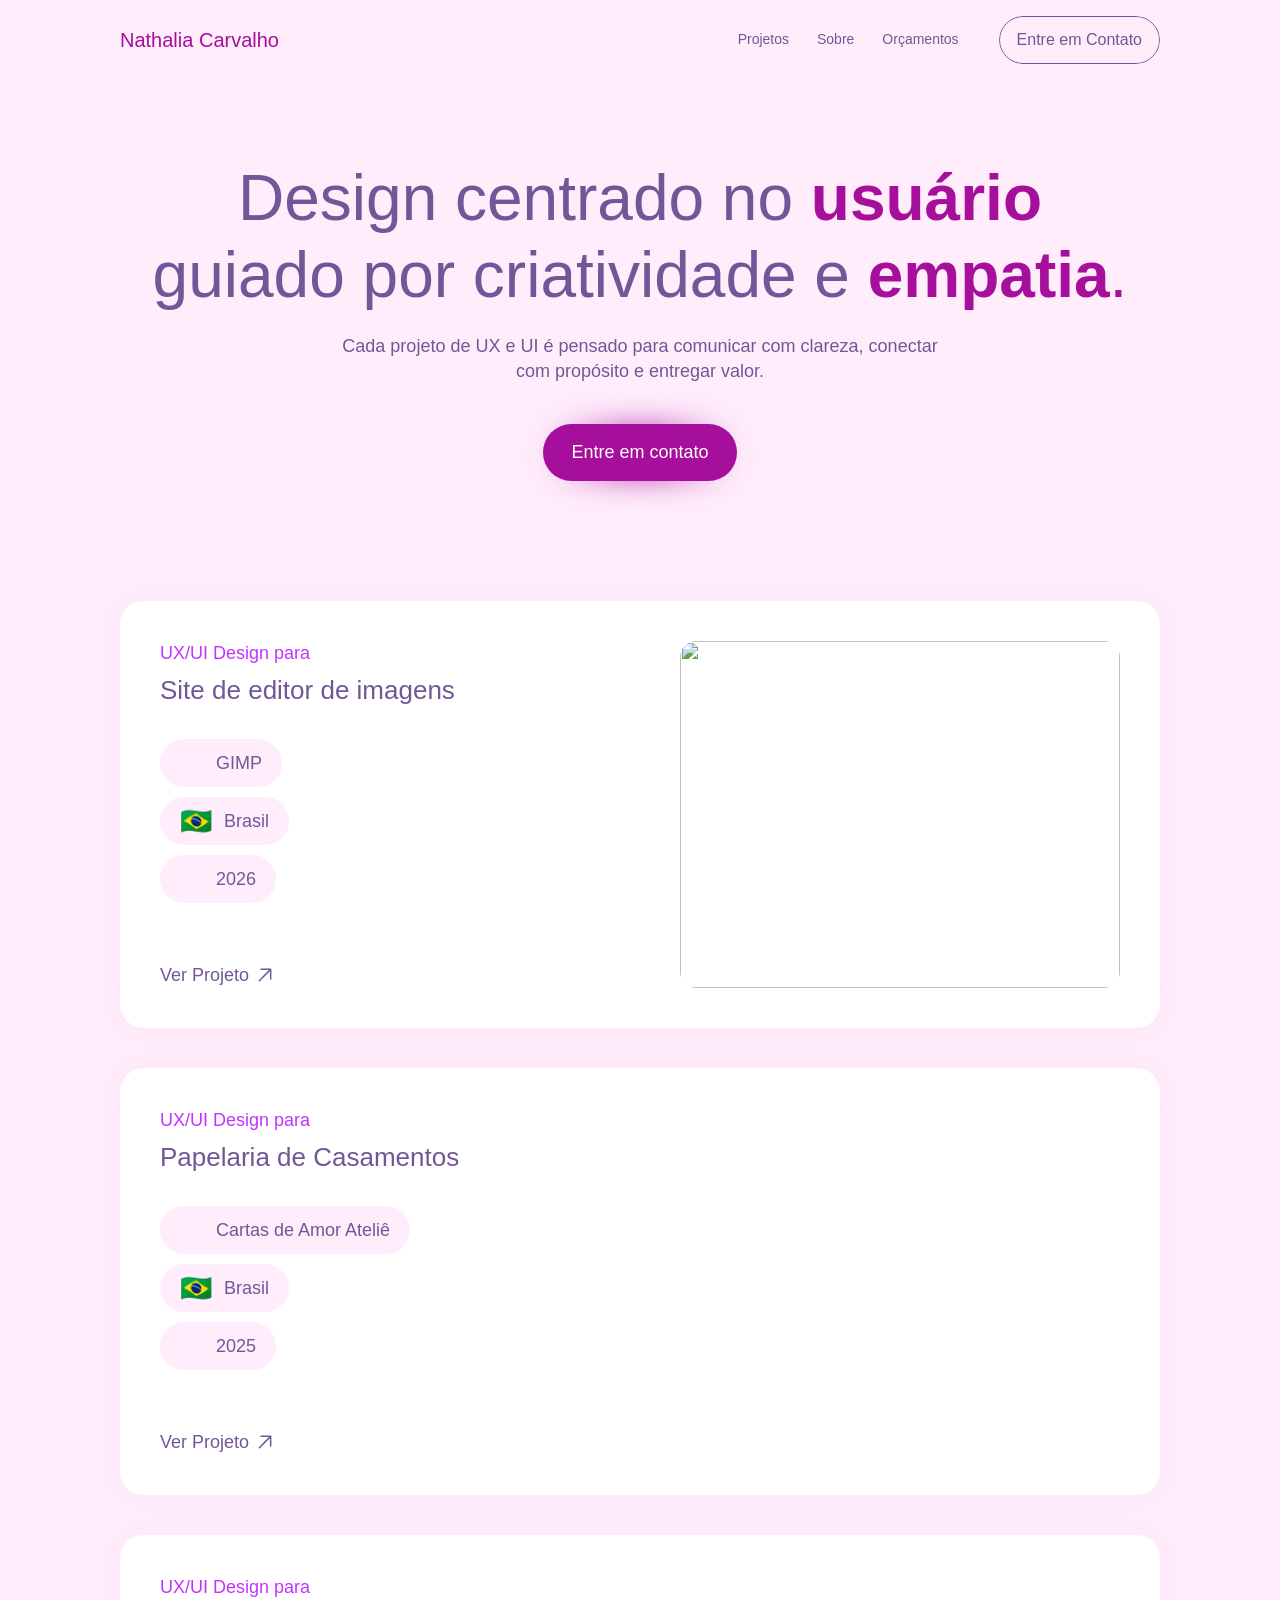
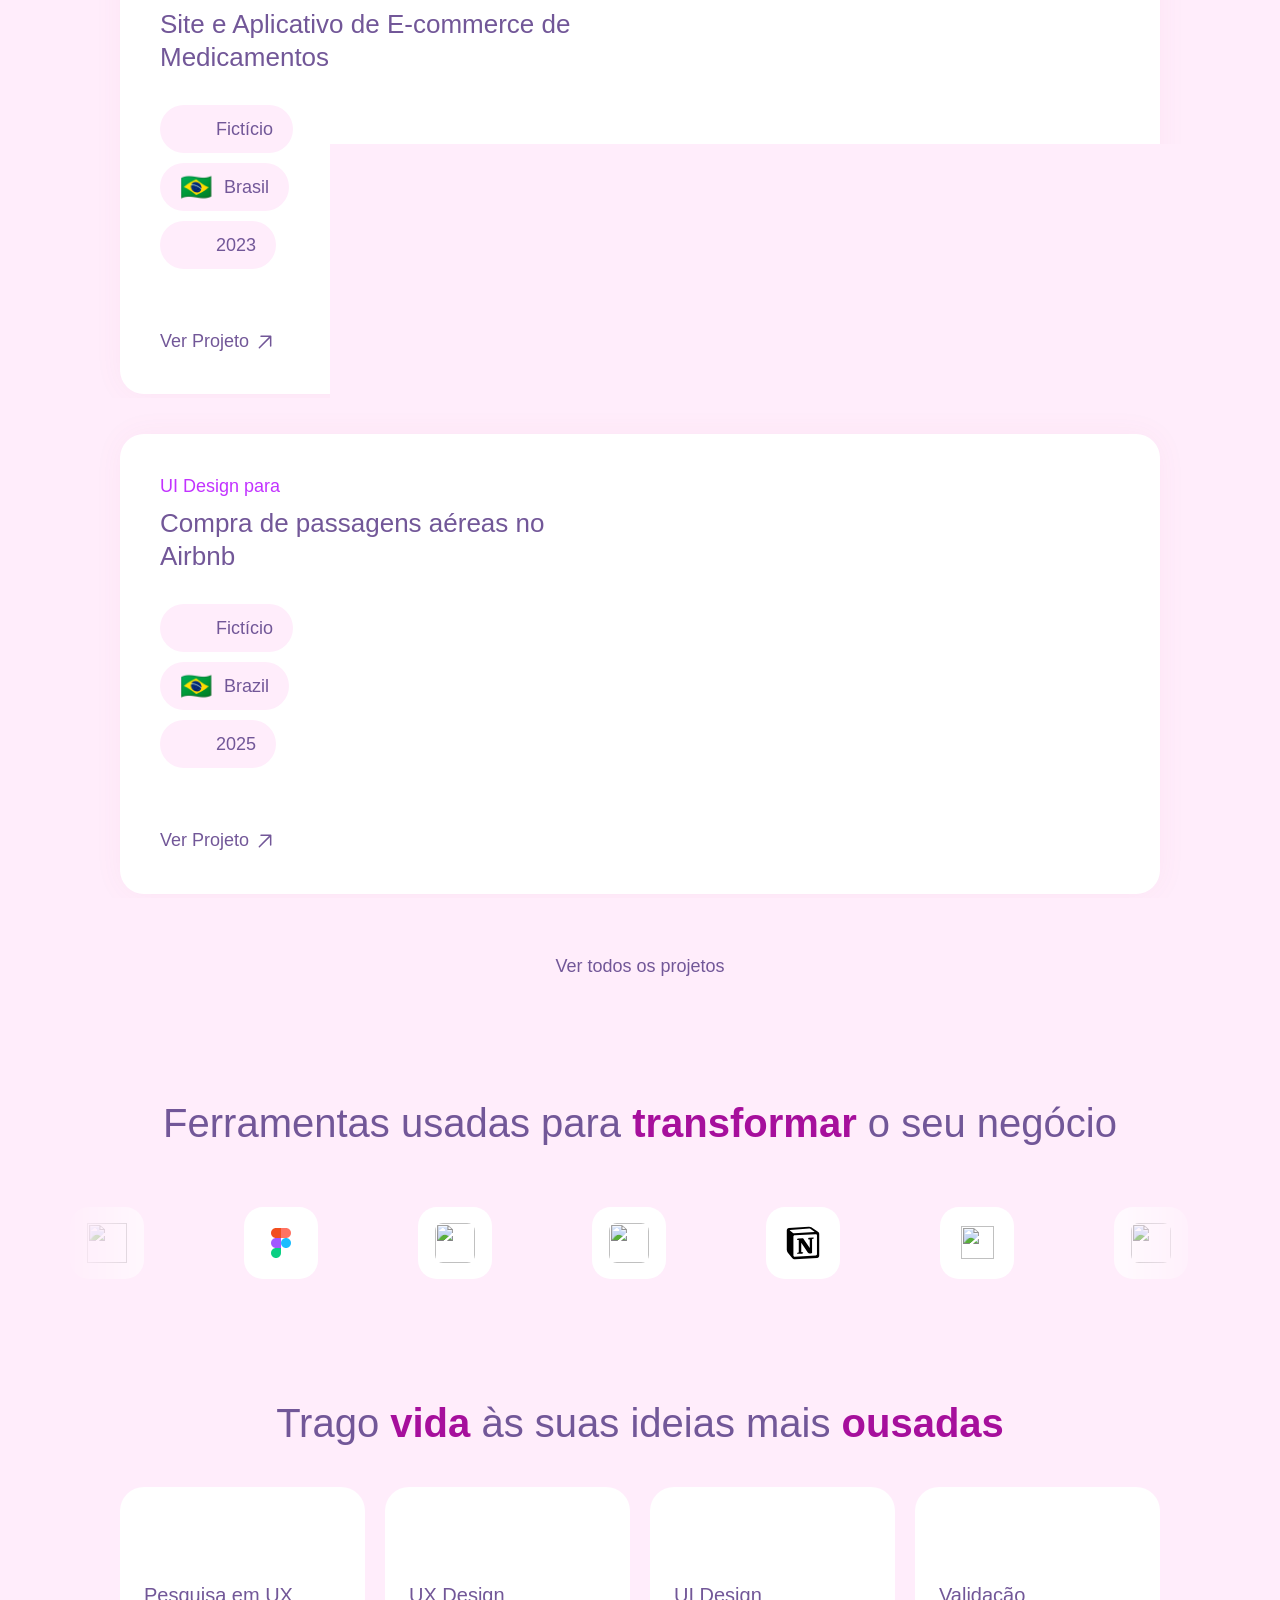
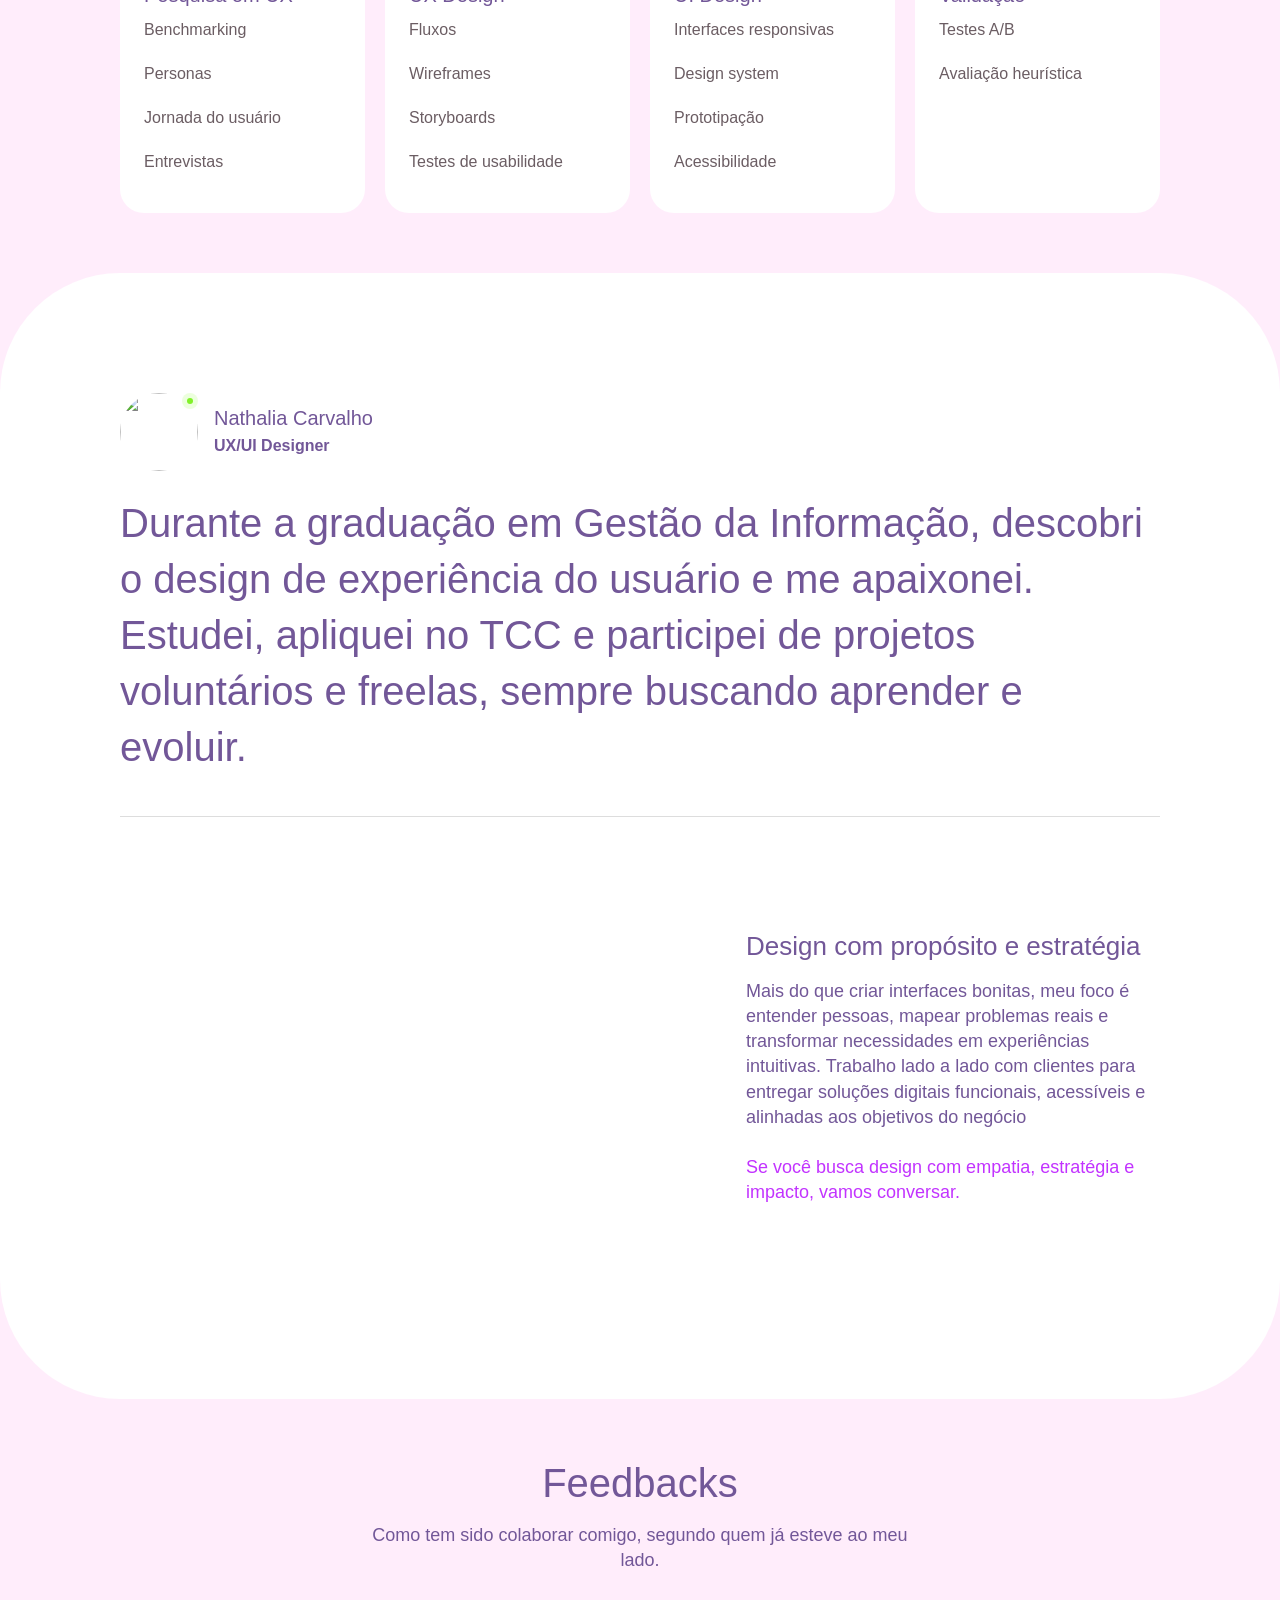
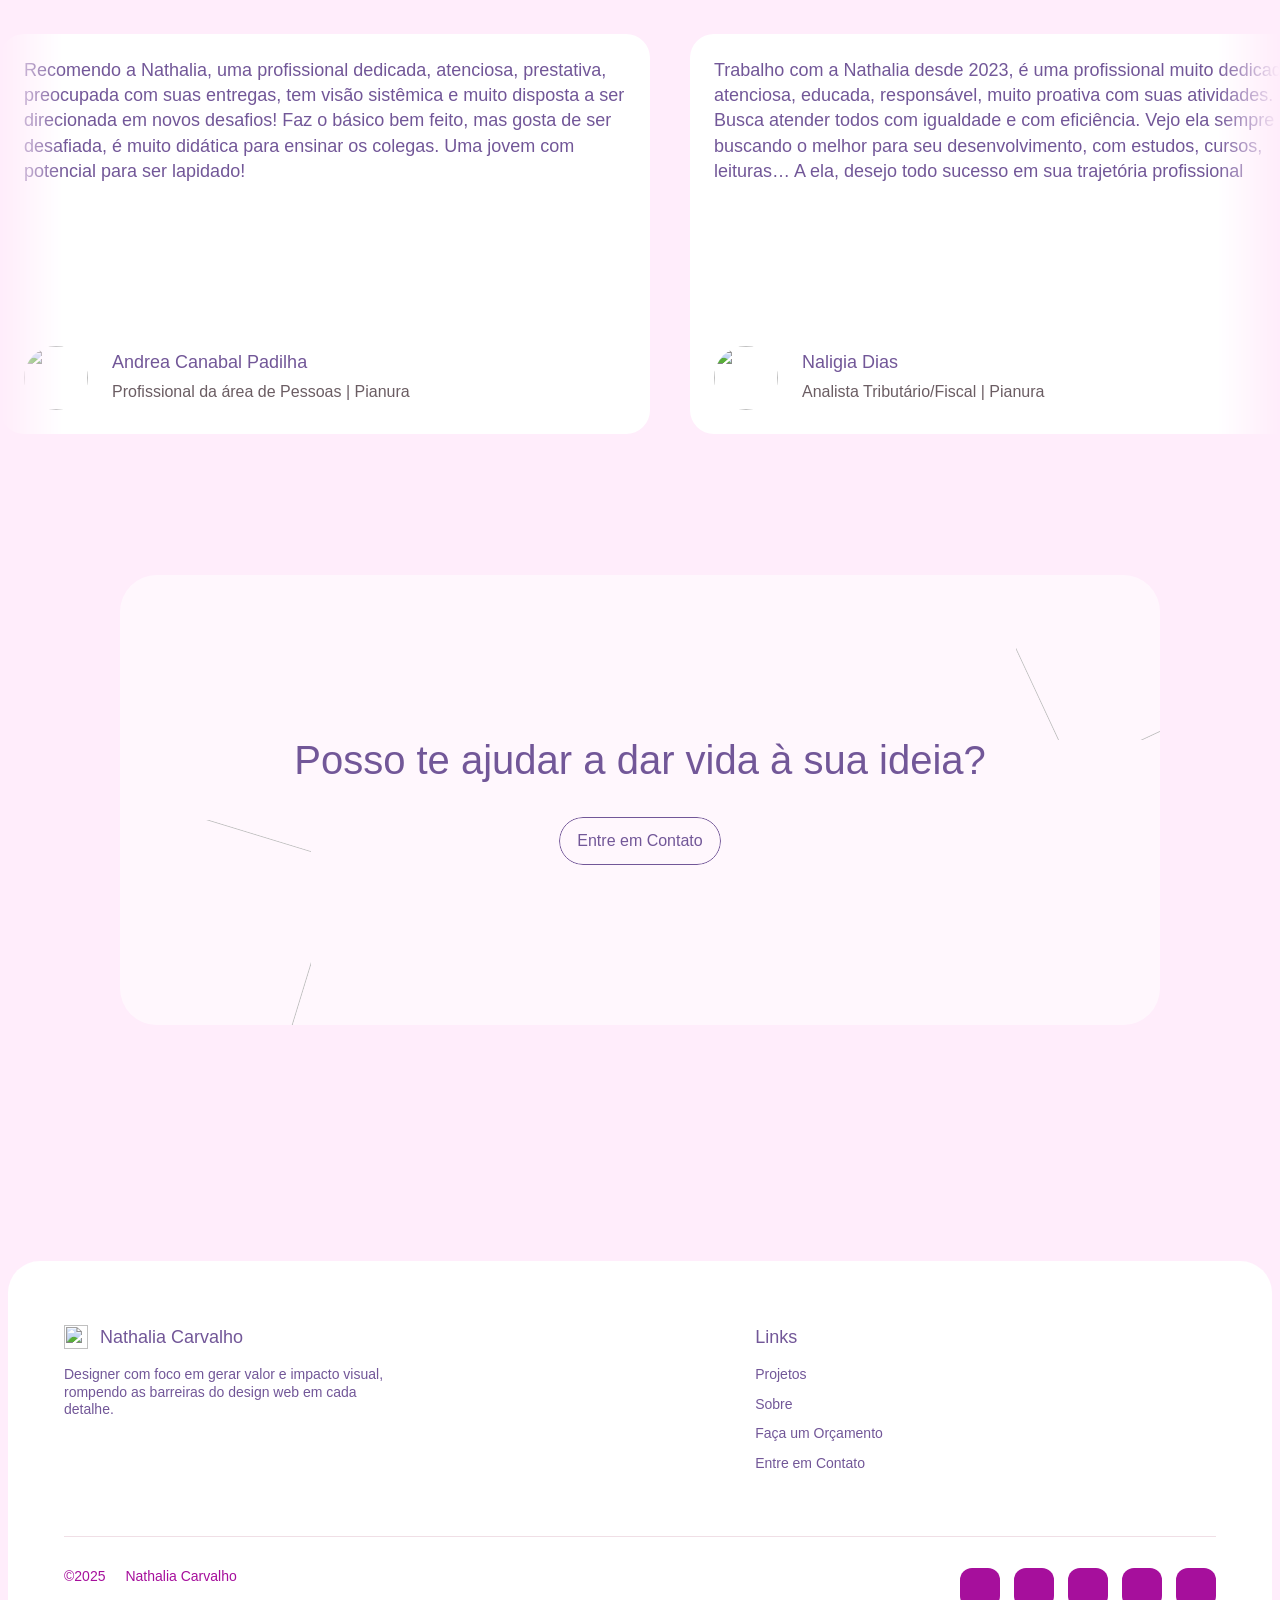
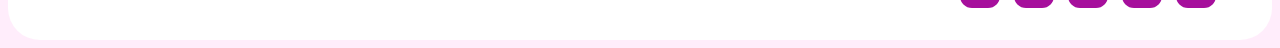
==== commit a1c11588: "conectei as paginas" ====
--- a/index.html
+++ b/index.html
@@ -39,7 +39,7 @@
 
 
 
-<div data-framer-generated-page="" data-framer-hydrate-v2='{"routeId":"augiA20Il","localeId":"default","breakpoints":[{"hash":"72rtr7","mediaQuery":"(min-width: 1440px)"},{"hash":"1e6p0vz","mediaQuery":"(min-width: 1200px) and (max-width: 1439.98px)"},{"hash":"1n44u72","mediaQuery":"(min-width: 810px) and (max-width: 1199.98px)"},{"hash":"1oed8at","mediaQuery":"(max-width: 809.98px)"}]}' data-framer-page-optimized-at="2026-05-06T12:11:58.161Z" data-framer-ssr-released-at="2026-04-29T13:27:14.540Z" id="main"><div class="ssr-variant hidden-1oed8at"><div class="framer-XCdao framer-GoQUC framer-u7pPy framer-8HiCR framer-wu5HE framer-ufToz framer-wLXgo framer-2bGWW framer-nb6KG framer-72rtr7" data-framer-cursor="nomv0w" data-framer-root="" style="min-height:100vh;width:auto"><div class="framer-1762xni" data-framer-name="Intro"><div class="framer-18op940" data-framer-name="H1+Socials"><div class="framer-1pwzcna" data-framer-appear-id="1pwzcna" data-framer-name="H1" style="opacity:0.001;transform:perspective(1200px) translateY(40px)"><div class="framer-1vfvhxb" data-framer-component-type="RichTextContainer" style="transform:none"><h1 class="framer-text framer-styles-preset-sjbl54" data-styles-preset="O19Chi0_H">Design centrado no <span class="framer-text" style="--framer-text-color:var(--token-ee1f61cb-8e6c-418e-b98b-0b2968f40164, rgb(166, 15, 156))"><strong class="framer-text">usuário</strong></span><br class="framer-text"/>guiado por criatividade e <span class="framer-text" style="--framer-text-color:var(--token-ee1f61cb-8e6c-418e-b98b-0b2968f40164, rgb(166, 15, 156))"><strong class="framer-text">empatia</strong>.</span></h1></div><div class="framer-1fqni8t" data-framer-component-type="RichTextContainer" data-framer-name="Description" style="transform:none"><h5 class="framer-text framer-styles-preset-8wrep" data-styles-preset="jYedQ3pFF" style="--framer-text-alignment:center">Cada projeto de UX e UI é pensado para comunicar com clareza, conectar com propósito e entregar valor.</h5></div></div></div><div class="framer-10bhwmn" data-framer-appear-id="10bhwmn" style="opacity:0.001;transform:translateY(40px)"><div class="ssr-variant"><div class="framer-1s7icku-container"><a class="framer-iz09T framer-nb6KG framer-1w3lrvw framer-v-1w3lrvw framer-6ecl30" data-framer-name="Top" data-highlight="true" href="https://wa.me/5541997218786" rel="noopener" style="background-color:var(--token-ee1f61cb-8e6c-418e-b98b-0b2968f40164, rgb(166, 15, 156));border-bottom-left-radius:118px;border-bottom-right-radius:118px;border-top-left-radius:118px;border-top-right-radius:118px" tabindex="0" target="_blank"><div class="framer-1geoavy" data-framer-name="Glow" style="background:radial-gradient(50% 100% at 50% 50%, var(--token-ee1f61cb-8e6c-418e-b98b-0b2968f40164, rgb(246, 112, 192)) 0%, rgba(181, 225, 255, 0) 100%);filter:blur(15px);-webkit-filter:blur(15px);border-bottom-left-radius:72px;border-bottom-right-radius:72px;border-top-left-radius:72px;border-top-right-radius:72px"></div><div class="framer-2y420z" data-framer-name="Stroke" style="background:radial-gradient(49.26599999999999% 119% at 50% 50%, var(--token-ee1f61cb-8e6c-418e-b98b-0b2968f40164, rgb(246, 112, 192)) 0%, rgba(125, 203, 255, 0) 100%);border-bottom-left-radius:72px;border-bottom-right-radius:72px;border-top-left-radius:72px;border-top-right-radius:72px"></div><div class="framer-uupjl3" data-framer-name="Fill" style="background-color:var(--token-ee1f61cb-8e6c-418e-b98b-0b2968f40164, rgb(166, 15, 156));border-bottom-left-radius:114px;border-bottom-right-radius:114px;border-top-left-radius:114px;border-top-right-radius:114px"></div><div class="framer-mu6768" data-framer-component-type="RichTextContainer" data-framer-name="Text" style="--extracted-1eung3n:var(--token-138ef10f-c9a0-41b2-8a54-b5baa6e3b33b, rgb(255, 255, 255));--framer-link-text-color:rgb(0, 153, 255);--framer-link-text-decoration:underline;transform:none"><h4 class="framer-text framer-styles-preset-epc8ys" data-styles-preset="RPE7NcICI" style="--framer-text-color:var(--extracted-1eung3n, var(--token-138ef10f-c9a0-41b2-8a54-b5baa6e3b33b, rgb(255, 255, 255)))">Entre em contato</h4></div></a></div></div></div></div><div class="framer-1b4zb4c-container" style="transform:translateX(-50%) perspective(1200px)"><div class="ssr-variant hidden-1n44u72"><nav class="framer-NGYG6 framer-nXOby framer-iEsWR framer-2sevp framer-v-2sevp" data-framer-name="Desktop" style="--border-bottom-width:0px;--border-color:rgba(0, 0, 0, 0);--border-left-width:0px;--border-right-width:0px;--border-style:solid;--border-top-width:0px;backdrop-filter:blur(20px);background-color:var(--token-78700829-9deb-4139-a514-ce0eb43d703b, rgb(250, 250, 250));-webkit-backdrop-filter:blur(20px);width:100%"><nav class="framer-65acbx" data-framer-name="TOP"><a class="framer-9ae2md framer-58kztn" data-framer-name="LOGO" data-framer-page-link-current="true" href="./"><div class="framer-vkq8h7" data-framer-component-type="RichTextContainer" data-framer-name="Case Studies" style="--extracted-a0htzi:var(--token-ee1f61cb-8e6c-418e-b98b-0b2968f40164, rgb(166, 15, 156));--framer-paragraph-spacing:0px;transform:none"><h3 class="framer-text" style='--font-selector:RlM7UmFsZXdheS1tZWRpdW0=;--framer-font-family:"Raleway", "Raleway Placeholder", sans-serif;--framer-font-size:20px;--framer-font-weight:500;--framer-line-height:125%;--framer-text-color:var(--extracted-a0htzi, var(--token-ee1f61cb-8e6c-418e-b98b-0b2968f40164, rgb(166, 15, 156)))'>Nathalia Carvalho</h3></div></a></nav><div class="framer-lb3d6t" data-framer-name="Links"><div class="framer-1mcyx4t"><div class="framer-19m3f2b" data-framer-component-type="RichTextContainer" data-framer-name="Case Studies" style="--extracted-r6o4lv:var(--token-e85b3d33-80cf-4a32-b725-6dea2122ed22, rgb(126, 126, 151));--framer-paragraph-spacing:0px;transform:none"><p class="framer-text framer-styles-preset-akjp7u" data-styles-preset="HpKkry2Nx" style="--framer-text-color:var(--extracted-r6o4lv, var(--token-e85b3d33-80cf-4a32-b725-6dea2122ed22, rgb(126, 126, 151)))"><a class="framer-text framer-styles-preset-1w10pgg" data-styles-preset="PIgP0WHkF" href="./projetos">Projetos</a></p></div></div><div class="framer-1qmbi5j"><div class="framer-1an0o0" data-framer-component-type="RichTextContainer" data-framer-name="Case Studies" style="--extracted-r6o4lv:var(--token-e85b3d33-80cf-4a32-b725-6dea2122ed22, rgb(126, 126, 151));--framer-paragraph-spacing:0px;transform:none"><p class="framer-text framer-styles-preset-akjp7u" data-styles-preset="HpKkry2Nx" style="--framer-text-color:var(--extracted-r6o4lv, var(--token-e85b3d33-80cf-4a32-b725-6dea2122ed22, rgb(126, 126, 151)))"><a class="framer-text framer-styles-preset-1w10pgg" data-styles-preset="PIgP0WHkF" href="./sobre">Sobre</a></p></div></div><div class="framer-1tuhsgj"><div class="framer-14dv00g" data-framer-component-type="RichTextContainer" data-framer-name="Case Studies" style="--extracted-r6o4lv:var(--token-e85b3d33-80cf-4a32-b725-6dea2122ed22, rgb(126, 126, 151));--framer-paragraph-spacing:0px;transform:none"><p class="framer-text framer-styles-preset-akjp7u" data-styles-preset="HpKkry2Nx" style="--framer-text-color:var(--extracted-r6o4lv, var(--token-e85b3d33-80cf-4a32-b725-6dea2122ed22, rgb(126, 126, 151)))"><a class="framer-text framer-styles-preset-1w10pgg" data-styles-preset="PIgP0WHkF" href="./orçamentos">Orçamentos</a></p></div></div></div><div class="framer-alnhow"><div class="framer-l36pi2-container"><a class="framer-KQ4vm framer-1ra6v9g framer-v-1ra6v9g framer-9swwau" data-border="true" data-framer-name="Visit Link" href="https://wa.me/5541997218786" rel="noopener" style="--border-bottom-width:1px;--border-color:var(--token-d6376f5b-0896-4d8d-8a71-1f8876d694f4, rgb(6, 6, 8));--border-left-width:1px;--border-right-width:1px;--border-style:solid;--border-top-width:1px;background-color:rgba(0, 0, 0, 0);height:100%;border-bottom-left-radius:24px;border-bottom-right-radius:24px;border-top-left-radius:24px;border-top-right-radius:24px" target="_blank"><div class="framer-hy9lsg" data-framer-component-type="RichTextContainer" data-framer-name="Visit Link" style="--extracted-r6o4lv:var(--token-d6376f5b-0896-4d8d-8a71-1f8876d694f4, rgb(6, 6, 8));--framer-paragraph-spacing:0px;transform:none"><p class="framer-text" style='--font-selector:RlM7UmFsZXdheS1yZWd1bGFy;--framer-font-family:"Raleway", "Raleway Placeholder", sans-serif;--framer-line-height:125%;--framer-text-color:var(--extracted-r6o4lv, var(--token-d6376f5b-0896-4d8d-8a71-1f8876d694f4, rgb(6, 6, 8)))'>Entre em Contato</p></div></a></div></div></nav></div><div class="ssr-variant hidden-1e6p0vz hidden-72rtr7"><nav class="framer-NGYG6 framer-nXOby framer-iEsWR framer-2sevp framer-v-5s22kh" data-framer-name="Tablet Closed" style="--border-bottom-width:0px;--border-color:rgba(0, 0, 0, 0);--border-left-width:0px;--border-right-width:0px;--border-style:solid;--border-top-width:0px;backdrop-filter:blur(20px);background-color:var(--token-78700829-9deb-4139-a514-ce0eb43d703b, rgb(250, 250, 250));-webkit-backdrop-filter:blur(20px);width:100%"><nav class="framer-65acbx" data-framer-name="TOP"><a class="framer-9ae2md framer-58kztn" data-framer-name="LOGO" data-framer-page-link-current="true" href="./"><div class="framer-vkq8h7" data-framer-component-type="RichTextContainer" data-framer-name="Case Studies" style="--extracted-a0htzi:var(--token-ee1f61cb-8e6c-418e-b98b-0b2968f40164, rgb(166, 15, 156));--framer-paragraph-spacing:0px;transform:none"><h3 class="framer-text" style='--font-selector:RlM7UmFsZXdheS1tZWRpdW0=;--framer-font-family:"Raleway", "Raleway Placeholder", sans-serif;--framer-font-size:20px;--framer-font-weight:500;--framer-line-height:125%;--framer-text-color:var(--extracted-a0htzi, var(--token-ee1f61cb-8e6c-418e-b98b-0b2968f40164, rgb(166, 15, 156)))'>Nathalia Carvalho</h3></div></a></nav><div class="framer-7qea0x-container" data-framer-name="Icon" name="Icon"><div style="display:contents"></div></div></nav></div></div><div class="framer-199uzcp" data-framer-name="explore" id="work"><div class="framer-1ggkh98" data-framer-name="wrapper-filled"><div class="framer-42ypqm" data-framer-name="container"><div class="framer-1bi792z" data-framer-appear-id="1bi792z" style="opacity:0.001;transform:translateY(40px)"><div class="ssr-variant"><div class="framer-1kwkebg-container"><a class="framer-T0lTz framer-nb6KG framer-2bGWW framer-8yj4x6 framer-v-8yj4x6 framer-1wg426o" data-framer-name="Desktop" href="./projetos/gimp" style="background-color:var(--token-138ef10f-c9a0-41b2-8a54-b5baa6e3b33b, rgb(255, 255, 255));width:100%;border-bottom-left-radius:24px;border-bottom-right-radius:24px;border-top-left-radius:24px;border-top-right-radius:24px;box-shadow:0px 0px 30px 0px rgba(194, 70, 119, 0.05)"><div class="framer-187c06e" data-framer-name="about"><div class="framer-1wi1wrm" data-framer-name="txt"><div class="framer-1ssofqr" data-framer-name="head-txt"><div class="framer-1ersy5d"><div class="framer-17bkkzd" data-framer-component-type="RichTextContainer" data-framer-name="Almost before we kne" style="--extracted-1eung3n:var(--token-e85b3d33-80cf-4a32-b725-6dea2122ed22, rgb(194, 70, 119));--framer-paragraph-spacing:0px;transform:none"><h4 class="framer-text framer-styles-preset-epc8ys" data-styles-preset="RPE7NcICI" style="--framer-text-color:var(--extracted-1eung3n, var(--token-e85b3d33-80cf-4a32-b725-6dea2122ed22, rgb(194, 70, 119)))">UX/UI Design para </h4></div><div class="framer-1f6ud4e" data-framer-name="head"><div class="framer-y0rvd6" data-framer-component-type="RichTextContainer" data-framer-name="Almost before we kne" style="--framer-paragraph-spacing:0px;transform:none"><h2 class="framer-text framer-styles-preset-1u4f4xu" data-styles-preset="eDe3ZTmK3">Site de editor de imagens</h2></div></div></div></div><div class="framer-1iyrn3n" data-framer-name="features"><div class="framer-foiz6w" data-framer-name="Card Feature" style="background-color:var(--token-78700829-9deb-4139-a514-ce0eb43d703b, rgb(255, 237, 251));border-bottom-left-radius:36px;border-bottom-right-radius:36px;border-top-left-radius:36px;border-top-right-radius:36px"><div class="framer-wfiuds-container"><div style="display:contents"></div></div><div class="framer-1v3x37i" data-framer-component-type="RichTextContainer" data-framer-name="Text" style="--extracted-r6o4lv:var(--token-d6376f5b-0896-4d8d-8a71-1f8876d694f4, rgb(44, 4, 28));--framer-paragraph-spacing:16px;transform:none"><p class="framer-text" style='--font-selector:RlM7U2F0b3NoaS1yZWd1bGFy;--framer-font-family:"Satoshi", "Satoshi Placeholder", sans-serif;--framer-font-size:18px;--framer-line-height:24px;--framer-text-color:var(--extracted-r6o4lv, var(--token-d6376f5b-0896-4d8d-8a71-1f8876d694f4, rgb(44, 4, 28)))'>GIMP</p></div></div><div class="framer-gw01gw" data-framer-name="Card Feature" style="background-color:var(--token-78700829-9deb-4139-a514-ce0eb43d703b, rgb(255, 237, 251));border-bottom-left-radius:36px;border-bottom-right-radius:36px;border-top-left-radius:36px;border-top-right-radius:36px"><div class="framer-5e4h0o" data-framer-component-type="RichTextContainer" data-framer-name="Text" style="--extracted-r6o4lv:var(--token-d6376f5b-0896-4d8d-8a71-1f8876d694f4, rgb(44, 4, 28));--framer-paragraph-spacing:16px;transform:none"><p class="framer-text" style='--font-selector:RlM7U2F0b3NoaS1yZWd1bGFy;--framer-font-family:"Satoshi", "Satoshi Placeholder", sans-serif;--framer-font-size:26px;--framer-line-height:24px;--framer-text-color:var(--extracted-r6o4lv, var(--token-d6376f5b-0896-4d8d-8a71-1f8876d694f4, rgb(44, 4, 28)))'>🇧🇷</p></div><div class="framer-ojhbld" data-framer-component-type="RichTextContainer" data-framer-name="Text" style="--extracted-r6o4lv:var(--token-d6376f5b-0896-4d8d-8a71-1f8876d694f4, rgb(44, 4, 28));--framer-paragraph-spacing:16px;transform:none"><p class="framer-text" style='--font-selector:RlM7U2F0b3NoaS1yZWd1bGFy;--framer-font-family:"Satoshi", "Satoshi Placeholder", sans-serif;--framer-font-size:18px;--framer-line-height:24px;--framer-text-color:var(--extracted-r6o4lv, var(--token-d6376f5b-0896-4d8d-8a71-1f8876d694f4, rgb(44, 4, 28)))'>Brasil</p></div></div><div class="framer-1fqci3y" data-framer-name="Card Feature" style="background-color:var(--token-18b2670f-3bf0-4a11-877b-986ff740a280, rgb(255, 242, 244));border-bottom-left-radius:36px;border-bottom-right-radius:36px;border-top-left-radius:36px;border-top-right-radius:36px"><div class="framer-crs7by-container"><div style="display:contents"></div></div><div class="framer-1il3xs5" data-framer-component-type="RichTextContainer" data-framer-name="Text" style="--extracted-r6o4lv:var(--token-d6376f5b-0896-4d8d-8a71-1f8876d694f4, rgb(44, 4, 28));--framer-paragraph-spacing:16px;transform:none"><p class="framer-text" style='--font-selector:RlM7U2F0b3NoaS1yZWd1bGFy;--framer-font-family:"Satoshi", "Satoshi Placeholder", sans-serif;--framer-font-size:18px;--framer-line-height:24px;--framer-text-color:var(--extracted-r6o4lv, var(--token-d6376f5b-0896-4d8d-8a71-1f8876d694f4, rgb(44, 4, 28)))'>2026</p></div></div></div></div><div class="framer-gzun4n"><div class="framer-f0g822" data-framer-name="Link Item"><div class="framer-n13c9w" data-framer-component-type="RichTextContainer" data-framer-name="Text" style="--framer-paragraph-spacing:0px;transform:none"><h4 class="framer-text framer-styles-preset-epc8ys" data-styles-preset="RPE7NcICI">Ver Projeto</h4></div><div class="framer-1e93x5l-container"><div class="framer-TusEB framer-dwbonq framer-v-6szsiw" data-framer-name="Black" style="height:100%;width:100%"><div _constraints="[object Object]" aria-hidden="true" class="framer-j87hxf" data-framer-component-type="SVG" data-framer-name="Arrow" parentsize="0" rotation="0" shadows="" style="background-color:rgba(0, 0, 0, 0);image-rendering:pixelated;flex-shrink:0"><div class="svgContainer" style="width:100%;height:100%;aspect-ratio:inherit"><svg style="width:100%;height:100%;"><use href="#svg12727872447"></use></svg></div></div></div></div></div></div></div><div class="framer-1dymizk" data-framer-name="images"><div class="framer-1kcov9c" data-framer-name="1" style="border-bottom-left-radius:16px;border-bottom-right-radius:16px;border-top-left-radius:16px;border-top-right-radius:16px"><div data-framer-background-image-wrapper="true" style="position:absolute;border-radius:inherit;corner-shape:inherit;top:0;right:0;bottom:0;left:0"><img alt="" decoding="async" height="927" sizes="(min-width: 1440px) max(calc(100vw - 240px) - 80px, 1px), (min-width: 1200px) and (max-width: 1439.98px) max(calc(100vw - 240px) - 80px, 1px), (min-width: 810px) and (max-width: 1199.98px) max(calc(100vw - 120px) - 80px, 1px), (max-width: 809.98px) calc(calc(100vw - 40px) - 48px)" src="https://framerusercontent.com/images/O3rVG9Pjf6eOyXTVTK83uSMlS8.png?width=1462&amp;height=927" srcset="https://framerusercontent.com/images/O3rVG9Pjf6eOyXTVTK83uSMlS8.png?scale-down-to=512&amp;width=1462&amp;height=927 512w,https://framerusercontent.com/images/O3rVG9Pjf6eOyXTVTK83uSMlS8.png?scale-down-to=1024&amp;width=1462&amp;height=927 1024w,https://framerusercontent.com/images/O3rVG9Pjf6eOyXTVTK83uSMlS8.png?width=1462&amp;height=927 1462w" style="display:block;width:100%;height:100%;border-radius:inherit;corner-shape:inherit;object-position:center;object-fit:cover" width="1462"/></div></div></div></a></div></div><div class="ssr-variant"><div class="framer-1kwkebg-container"><a class="framer-T0lTz framer-nb6KG framer-2bGWW framer-8yj4x6 framer-v-8yj4x6 framer-1wg426o" data-framer-name="Desktop" href="./projetos/cartas-de-amor-atelie" style="background-color:var(--token-138ef10f-c9a0-41b2-8a54-b5baa6e3b33b, rgb(255, 255, 255));width:100%;border-bottom-left-radius:24px;border-bottom-right-radius:24px;border-top-left-radius:24px;border-top-right-radius:24px;box-shadow:0px 0px 30px 0px rgba(194, 70, 119, 0.05)"><div class="framer-187c06e" data-framer-name="about"><div class="framer-1wi1wrm" data-framer-name="txt"><div class="framer-1ssofqr" data-framer-name="head-txt"><div class="framer-1ersy5d"><div class="framer-17bkkzd" data-framer-component-type="RichTextContainer" data-framer-name="Almost before we kne" style="--extracted-1eung3n:var(--token-e85b3d33-80cf-4a32-b725-6dea2122ed22, rgb(194, 70, 119));--framer-paragraph-spacing:0px;transform:none"><h4 class="framer-text framer-styles-preset-epc8ys" data-styles-preset="RPE7NcICI" style="--framer-text-color:var(--extracted-1eung3n, var(--token-e85b3d33-80cf-4a32-b725-6dea2122ed22, rgb(194, 70, 119)))">UX/UI Design para</h4></div><div class="framer-1f6ud4e" data-framer-name="head"><div class="framer-y0rvd6" data-framer-component-type="RichTextContainer" data-framer-name="Almost before we kne" style="--framer-paragraph-spacing:0px;transform:none"><h2 class="framer-text framer-styles-preset-1u4f4xu" data-styles-preset="eDe3ZTmK3">Papelaria de Casamentos</h2></div></div></div></div><div class="framer-1iyrn3n" data-framer-name="features"><div class="framer-foiz6w" data-framer-name="Card Feature" style="background-color:var(--token-78700829-9deb-4139-a514-ce0eb43d703b, rgb(255, 237, 251));border-bottom-left-radius:36px;border-bottom-right-radius:36px;border-top-left-radius:36px;border-top-right-radius:36px"><div class="framer-wfiuds-container"><div style="display:contents"></div></div><div class="framer-1v3x37i" data-framer-component-type="RichTextContainer" data-framer-name="Text" style="--extracted-r6o4lv:var(--token-d6376f5b-0896-4d8d-8a71-1f8876d694f4, rgb(44, 4, 28));--framer-paragraph-spacing:16px;transform:none"><p class="framer-text" style='--font-selector:RlM7U2F0b3NoaS1yZWd1bGFy;--framer-font-family:"Satoshi", "Satoshi Placeholder", sans-serif;--framer-font-size:18px;--framer-line-height:24px;--framer-text-color:var(--extracted-r6o4lv, var(--token-d6376f5b-0896-4d8d-8a71-1f8876d694f4, rgb(44, 4, 28)))'>Cartas de Amor Ateliê</p></div></div><div class="framer-gw01gw" data-framer-name="Card Feature" style="background-color:var(--token-78700829-9deb-4139-a514-ce0eb43d703b, rgb(255, 237, 251));border-bottom-left-radius:36px;border-bottom-right-radius:36px;border-top-left-radius:36px;border-top-right-radius:36px"><div class="framer-5e4h0o" data-framer-component-type="RichTextContainer" data-framer-name="Text" style="--extracted-r6o4lv:var(--token-d6376f5b-0896-4d8d-8a71-1f8876d694f4, rgb(44, 4, 28));--framer-paragraph-spacing:16px;transform:none"><p class="framer-text" style='--font-selector:RlM7U2F0b3NoaS1yZWd1bGFy;--framer-font-family:"Satoshi", "Satoshi Placeholder", sans-serif;--framer-font-size:26px;--framer-line-height:24px;--framer-text-color:var(--extracted-r6o4lv, var(--token-d6376f5b-0896-4d8d-8a71-1f8876d694f4, rgb(44, 4, 28)))'>🇧🇷</p></div><div class="framer-ojhbld" data-framer-component-type="RichTextContainer" data-framer-name="Text" style="--extracted-r6o4lv:var(--token-d6376f5b-0896-4d8d-8a71-1f8876d694f4, rgb(44, 4, 28));--framer-paragraph-spacing:16px;transform:none"><p class="framer-text" style='--font-selector:RlM7U2F0b3NoaS1yZWd1bGFy;--framer-font-family:"Satoshi", "Satoshi Placeholder", sans-serif;--framer-font-size:18px;--framer-line-height:24px;--framer-text-color:var(--extracted-r6o4lv, var(--token-d6376f5b-0896-4d8d-8a71-1f8876d694f4, rgb(44, 4, 28)))'>Brasil</p></div></div><div class="framer-1fqci3y" data-framer-name="Card Feature" style="background-color:var(--token-18b2670f-3bf0-4a11-877b-986ff740a280, rgb(255, 242, 244));border-bottom-left-radius:36px;border-bottom-right-radius:36px;border-top-left-radius:36px;border-top-right-radius:36px"><div class="framer-crs7by-container"><div style="display:contents"></div></div><div class="framer-1il3xs5" data-framer-component-type="RichTextContainer" data-framer-name="Text" style="--extracted-r6o4lv:var(--token-d6376f5b-0896-4d8d-8a71-1f8876d694f4, rgb(44, 4, 28));--framer-paragraph-spacing:16px;transform:none"><p class="framer-text" style='--font-selector:RlM7U2F0b3NoaS1yZWd1bGFy;--framer-font-family:"Satoshi", "Satoshi Placeholder", sans-serif;--framer-font-size:18px;--framer-line-height:24px;--framer-text-color:var(--extracted-r6o4lv, var(--token-d6376f5b-0896-4d8d-8a71-1f8876d694f4, rgb(44, 4, 28)))'>2025</p></div></div></div></div><div class="framer-gzun4n"><div class="framer-f0g822" data-framer-name="Link Item"><div class="framer-n13c9w" data-framer-component-type="RichTextContainer" data-framer-name="Text" style="--framer-paragraph-spacing:0px;transform:none"><h4 class="framer-text framer-styles-preset-epc8ys" data-styles-preset="RPE7NcICI">Ver Projeto</h4></div><div class="framer-1e93x5l-container"><div class="framer-TusEB framer-dwbonq framer-v-6szsiw" data-framer-name="Black" style="height:100%;width:100%"><div _constraints="[object Object]" aria-hidden="true" class="framer-j87hxf" data-framer-component-type="SVG" data-framer-name="Arrow" parentsize="0" rotation="0" shadows="" style="background-color:rgba(0, 0, 0, 0);image-rendering:pixelated;flex-shrink:0"><div class="svgContainer" style="width:100%;height:100%;aspect-ratio:inherit"><svg style="width:100%;height:100%;"><use href="#svg12727872447"></use></svg></div></div></div></div></div></div></div><div class="framer-1dymizk" data-framer-name="images"><div class="framer-1kcov9c" data-framer-name="1" style="border-bottom-left-radius:16px;border-bottom-right-radius:16px;border-top-left-radius:16px;border-top-right-radius:16px"><div data-framer-background-image-wrapper="true" style="position:absolute;border-radius:inherit;corner-shape:inherit;top:0;right:0;bottom:0;left:0"><img alt="" decoding="async" height="600" sizes="(min-width: 1440px) max(calc(100vw - 240px) - 80px, 1px), (min-width: 1200px) and (max-width: 1439.98px) max(calc(100vw - 240px) - 80px, 1px), (min-width: 810px) and (max-width: 1199.98px) max(calc(100vw - 120px) - 80px, 1px), (max-width: 809.98px) calc(calc(100vw - 40px) - 48px)" src="https://framerusercontent.com/images/4HUu3XGj0eMsZWx2c2KUbmL99w.gif?width=800&amp;height=600" srcset="https://framerusercontent.com/images/4HUu3XGj0eMsZWx2c2KUbmL99w.gif?scale-down-to=512&amp;width=800&amp;height=600 512w,https://framerusercontent.com/images/4HUu3XGj0eMsZWx2c2KUbmL99w.gif?width=800&amp;height=600 800w" style="display:block;width:100%;height:100%;border-radius:inherit;corner-shape:inherit;object-position:center;object-fit:cover" width="800"/></div></div></div></a></div></div><div class="ssr-variant"><div class="framer-1kwkebg-container"><a class="framer-T0lTz framer-nb6KG framer-2bGWW framer-8yj4x6 framer-v-8yj4x6 framer-1wg426o" data-framer-name="Desktop" href="./projetos/remedcy" style="background-color:var(--token-138ef10f-c9a0-41b2-8a54-b5baa6e3b33b, rgb(255, 255, 255));width:100%;border-bottom-left-radius:24px;border-bottom-right-radius:24px;border-top-left-radius:24px;border-top-right-radius:24px;box-shadow:0px 0px 30px 0px rgba(194, 70, 119, 0.05)"><div class="framer-187c06e" data-framer-name="about"><div class="framer-1wi1wrm" data-framer-name="txt"><div class="framer-1ssofqr" data-framer-name="head-txt"><div class="framer-1ersy5d"><div class="framer-17bkkzd" data-framer-component-type="RichTextContainer" data-framer-name="Almost before we kne" style="--extracted-1eung3n:var(--token-e85b3d33-80cf-4a32-b725-6dea2122ed22, rgb(194, 70, 119));--framer-paragraph-spacing:0px;transform:none"><h4 class="framer-text framer-styles-preset-epc8ys" data-styles-preset="RPE7NcICI" style="--framer-text-color:var(--extracted-1eung3n, var(--token-e85b3d33-80cf-4a32-b725-6dea2122ed22, rgb(194, 70, 119)))">UX/UI Design para</h4></div><div class="framer-1f6ud4e" data-framer-name="head"><div class="framer-y0rvd6" data-framer-component-type="RichTextContainer" data-framer-name="Almost before we kne" style="--framer-paragraph-spacing:0px;transform:none"><h2 class="framer-text framer-styles-preset-1u4f4xu" data-styles-preset="eDe3ZTmK3">Site e Aplicativo de E-commerce de Medicamentos</h2></div></div></div></div><div class="framer-1iyrn3n" data-framer-name="features"><div class="framer-foiz6w" data-framer-name="Card Feature" style="background-color:var(--token-78700829-9deb-4139-a514-ce0eb43d703b, rgb(255, 237, 251));border-bottom-left-radius:36px;border-bottom-right-radius:36px;border-top-left-radius:36px;border-top-right-radius:36px"><div class="framer-wfiuds-container"><div style="display:contents"></div></div><div class="framer-1v3x37i" data-framer-component-type="RichTextContainer" data-framer-name="Text" style="--extracted-r6o4lv:var(--token-d6376f5b-0896-4d8d-8a71-1f8876d694f4, rgb(44, 4, 28));--framer-paragraph-spacing:16px;transform:none"><p class="framer-text" style='--font-selector:RlM7U2F0b3NoaS1yZWd1bGFy;--framer-font-family:"Satoshi", "Satoshi Placeholder", sans-serif;--framer-font-size:18px;--framer-line-height:24px;--framer-text-color:var(--extracted-r6o4lv, var(--token-d6376f5b-0896-4d8d-8a71-1f8876d694f4, rgb(44, 4, 28)))'>Fictício</p></div></div><div class="framer-gw01gw" data-framer-name="Card Feature" style="background-color:var(--token-78700829-9deb-4139-a514-ce0eb43d703b, rgb(255, 237, 251));border-bottom-left-radius:36px;border-bottom-right-radius:36px;border-top-left-radius:36px;border-top-right-radius:36px"><div class="framer-5e4h0o" data-framer-component-type="RichTextContainer" data-framer-name="Text" style="--extracted-r6o4lv:var(--token-d6376f5b-0896-4d8d-8a71-1f8876d694f4, rgb(44, 4, 28));--framer-paragraph-spacing:16px;transform:none"><p class="framer-text" style='--font-selector:RlM7U2F0b3NoaS1yZWd1bGFy;--framer-font-family:"Satoshi", "Satoshi Placeholder", sans-serif;--framer-font-size:26px;--framer-line-height:24px;--framer-text-color:var(--extracted-r6o4lv, var(--token-d6376f5b-0896-4d8d-8a71-1f8876d694f4, rgb(44, 4, 28)))'>🇧🇷</p></div><div class="framer-ojhbld" data-framer-component-type="RichTextContainer" data-framer-name="Text" style="--extracted-r6o4lv:var(--token-d6376f5b-0896-4d8d-8a71-1f8876d694f4, rgb(44, 4, 28));--framer-paragraph-spacing:16px;transform:none"><p class="framer-text" style='--font-selector:RlM7U2F0b3NoaS1yZWd1bGFy;--framer-font-family:"Satoshi", "Satoshi Placeholder", sans-serif;--framer-font-size:18px;--framer-line-height:24px;--framer-text-color:var(--extracted-r6o4lv, var(--token-d6376f5b-0896-4d8d-8a71-1f8876d694f4, rgb(44, 4, 28)))'>Brasil</p></div></div><div class="framer-1fqci3y" data-framer-name="Card Feature" style="background-color:var(--token-18b2670f-3bf0-4a11-877b-986ff740a280, rgb(255, 242, 244));border-bottom-left-radius:36px;border-bottom-right-radius:36px;border-top-left-radius:36px;border-top-right-radius:36px"><div class="framer-crs7by-container"><div style="display:contents"></div></div><div class="framer-1il3xs5" data-framer-component-type="RichTextContainer" data-framer-name="Text" style="--extracted-r6o4lv:var(--token-d6376f5b-0896-4d8d-8a71-1f8876d694f4, rgb(44, 4, 28));--framer-paragraph-spacing:16px;transform:none"><p class="framer-text" style='--font-selector:RlM7U2F0b3NoaS1yZWd1bGFy;--framer-font-family:"Satoshi", "Satoshi Placeholder", sans-serif;--framer-font-size:18px;--framer-line-height:24px;--framer-text-color:var(--extracted-r6o4lv, var(--token-d6376f5b-0896-4d8d-8a71-1f8876d694f4, rgb(44, 4, 28)))'>2023</p></div></div></div></div><div class="framer-gzun4n"><div class="framer-f0g822" data-framer-name="Link Item"><div class="framer-n13c9w" data-framer-component-type="RichTextContainer" data-framer-name="Text" style="--framer-paragraph-spacing:0px;transform:none"><h4 class="framer-text framer-styles-preset-epc8ys" data-styles-preset="RPE7NcICI">Ver Projeto</h4></div><div class="framer-1e93x5l-container"><div class="framer-TusEB framer-dwbonq framer-v-6szsiw" data-framer-name="Black" style="height:100%;width:100%"><div _constraints="[object Object]" aria-hidden="true" class="framer-j87hxf" data-framer-component-type="SVG" data-framer-name="Arrow" parentsize="0" rotation="0" shadows="" style="background-color:rgba(0, 0, 0, 0);image-rendering:pixelated;flex-shrink:0"><div class="svgContainer" style="width:100%;height:100%;aspect-ratio:inherit"><svg style="width:100%;height:100%;"><use href="#svg12727872447"></use></svg></div></div></div></div></div></div></div><div class="framer-1dymizk" data-framer-name="images"><div class="framer-1kcov9c" data-framer-name="1" style="border-bottom-left-radius:16px;border-bottom-right-radius:16px;border-top-left-radius:16px;border-top-right-radius:16px"><div data-framer-background-image-wrapper="true" style="position:absolute;border-radius:inherit;corner-shape:inherit;top:0;right:0;bottom:0;left:0"><img alt="" decoding="async" height="600" sizes="(min-width: 1440px) max(calc(100vw - 240px) - 80px, 1px), (min-width: 1200px) and (max-width: 1439.98px) max(calc(100vw - 240px) - 80px, 1px), (min-width: 810px) and (max-width: 1199.98px) max(calc(100vw - 120px) - 80px, 1px), (max-width: 809.98px) calc(calc(100vw - 40px) - 48px)" src="https://framerusercontent.com/images/AuKJaHjr0afIU22jydGZMwCHe6M.gif?width=800&amp;height=600" srcset="https://framerusercontent.com/images/AuKJaHjr0afIU22jydGZMwCHe6M.gif?scale-down-to=512&amp;width=800&amp;height=600 512w,https://framerusercontent.com/images/AuKJaHjr0afIU22jydGZMwCHe6M.gif?width=800&amp;height=600 800w" style="display:block;width:100%;height:100%;border-radius:inherit;corner-shape:inherit;object-position:center;object-fit:cover" width="800"/></div></div></div></a></div></div><div class="ssr-variant"><div class="framer-1kwkebg-container"><a class="framer-T0lTz framer-nb6KG framer-2bGWW framer-8yj4x6 framer-v-8yj4x6 framer-1wg426o" data-framer-name="Desktop" href="./projetos/compra-de-passagens-aéreas-no-airbnb" style="background-color:var(--token-138ef10f-c9a0-41b2-8a54-b5baa6e3b33b, rgb(255, 255, 255));width:100%;border-bottom-left-radius:24px;border-bottom-right-radius:24px;border-top-left-radius:24px;border-top-right-radius:24px;box-shadow:0px 0px 30px 0px rgba(194, 70, 119, 0.05)"><div class="framer-187c06e" data-framer-name="about"><div class="framer-1wi1wrm" data-framer-name="txt"><div class="framer-1ssofqr" data-framer-name="head-txt"><div class="framer-1ersy5d"><div class="framer-17bkkzd" data-framer-component-type="RichTextContainer" data-framer-name="Almost before we kne" style="--extracted-1eung3n:var(--token-e85b3d33-80cf-4a32-b725-6dea2122ed22, rgb(194, 70, 119));--framer-paragraph-spacing:0px;transform:none"><h4 class="framer-text framer-styles-preset-epc8ys" data-styles-preset="RPE7NcICI" style="--framer-text-color:var(--extracted-1eung3n, var(--token-e85b3d33-80cf-4a32-b725-6dea2122ed22, rgb(194, 70, 119)))">UI Design para</h4></div><div class="framer-1f6ud4e" data-framer-name="head"><div class="framer-y0rvd6" data-framer-component-type="RichTextContainer" data-framer-name="Almost before we kne" style="--framer-paragraph-spacing:0px;transform:none"><h2 class="framer-text framer-styles-preset-1u4f4xu" data-styles-preset="eDe3ZTmK3">Compra de passagens aéreas no Airbnb</h2></div></div></div></div><div class="framer-1iyrn3n" data-framer-name="features"><div class="framer-foiz6w" data-framer-name="Card Feature" style="background-color:var(--token-78700829-9deb-4139-a514-ce0eb43d703b, rgb(255, 237, 251));border-bottom-left-radius:36px;border-bottom-right-radius:36px;border-top-left-radius:36px;border-top-right-radius:36px"><div class="framer-wfiuds-container"><div style="display:contents"></div></div><div class="framer-1v3x37i" data-framer-component-type="RichTextContainer" data-framer-name="Text" style="--extracted-r6o4lv:var(--token-d6376f5b-0896-4d8d-8a71-1f8876d694f4, rgb(44, 4, 28));--framer-paragraph-spacing:16px;transform:none"><p class="framer-text" style='--font-selector:RlM7U2F0b3NoaS1yZWd1bGFy;--framer-font-family:"Satoshi", "Satoshi Placeholder", sans-serif;--framer-font-size:18px;--framer-line-height:24px;--framer-text-color:var(--extracted-r6o4lv, var(--token-d6376f5b-0896-4d8d-8a71-1f8876d694f4, rgb(44, 4, 28)))'>Fictício</p></div></div><div class="framer-gw01gw" data-framer-name="Card Feature" style="background-color:var(--token-78700829-9deb-4139-a514-ce0eb43d703b, rgb(255, 237, 251));border-bottom-left-radius:36px;border-bottom-right-radius:36px;border-top-left-radius:36px;border-top-right-radius:36px"><div class="framer-5e4h0o" data-framer-component-type="RichTextContainer" data-framer-name="Text" style="--extracted-r6o4lv:var(--token-d6376f5b-0896-4d8d-8a71-1f8876d694f4, rgb(44, 4, 28));--framer-paragraph-spacing:16px;transform:none"><p class="framer-text" style='--font-selector:RlM7U2F0b3NoaS1yZWd1bGFy;--framer-font-family:"Satoshi", "Satoshi Placeholder", sans-serif;--framer-font-size:26px;--framer-line-height:24px;--framer-text-color:var(--extracted-r6o4lv, var(--token-d6376f5b-0896-4d8d-8a71-1f8876d694f4, rgb(44, 4, 28)))'>🇧🇷</p></div><div class="framer-ojhbld" data-framer-component-type="RichTextContainer" data-framer-name="Text" style="--extracted-r6o4lv:var(--token-d6376f5b-0896-4d8d-8a71-1f8876d694f4, rgb(44, 4, 28));--framer-paragraph-spacing:16px;transform:none"><p class="framer-text" style='--font-selector:RlM7U2F0b3NoaS1yZWd1bGFy;--framer-font-family:"Satoshi", "Satoshi Placeholder", sans-serif;--framer-font-size:18px;--framer-line-height:24px;--framer-text-color:var(--extracted-r6o4lv, var(--token-d6376f5b-0896-4d8d-8a71-1f8876d694f4, rgb(44, 4, 28)))'>Brazil</p></div></div><div class="framer-1fqci3y" data-framer-name="Card Feature" style="background-color:var(--token-18b2670f-3bf0-4a11-877b-986ff740a280, rgb(255, 242, 244));border-bottom-left-radius:36px;border-bottom-right-radius:36px;border-top-left-radius:36px;border-top-right-radius:36px"><div class="framer-crs7by-container"><div style="display:contents"></div></div><div class="framer-1il3xs5" data-framer-component-type="RichTextContainer" data-framer-name="Text" style="--extracted-r6o4lv:var(--token-d6376f5b-0896-4d8d-8a71-1f8876d694f4, rgb(44, 4, 28));--framer-paragraph-spacing:16px;transform:none"><p class="framer-text" style='--font-selector:RlM7U2F0b3NoaS1yZWd1bGFy;--framer-font-family:"Satoshi", "Satoshi Placeholder", sans-serif;--framer-font-size:18px;--framer-line-height:24px;--framer-text-color:var(--extracted-r6o4lv, var(--token-d6376f5b-0896-4d8d-8a71-1f8876d694f4, rgb(44, 4, 28)))'>2025</p></div></div></div></div><div class="framer-gzun4n"><div class="framer-f0g822" data-framer-name="Link Item"><div class="framer-n13c9w" data-framer-component-type="RichTextContainer" data-framer-name="Text" style="--framer-paragraph-spacing:0px;transform:none"><h4 class="framer-text framer-styles-preset-epc8ys" data-styles-preset="RPE7NcICI">Ver Projeto</h4></div><div class="framer-1e93x5l-container"><div class="framer-TusEB framer-dwbonq framer-v-6szsiw" data-framer-name="Black" style="height:100%;width:100%"><div _constraints="[object Object]" aria-hidden="true" class="framer-j87hxf" data-framer-component-type="SVG" data-framer-name="Arrow" parentsize="0" rotation="0" shadows="" style="background-color:rgba(0, 0, 0, 0);image-rendering:pixelated;flex-shrink:0"><div class="svgContainer" style="width:100%;height:100%;aspect-ratio:inherit"><svg style="width:100%;height:100%;"><use href="#svg12727872447"></use></svg></div></div></div></div></div></div></div><div class="framer-1dymizk" data-framer-name="images"><div class="framer-1kcov9c" data-framer-name="1" style="border-bottom-left-radius:16px;border-bottom-right-radius:16px;border-top-left-radius:16px;border-top-right-radius:16px"><div data-framer-background-image-wrapper="true" style="position:absolute;border-radius:inherit;corner-shape:inherit;top:0;right:0;bottom:0;left:0"><img alt="" decoding="async" height="991" sizes="(min-width: 1440px) max(calc(100vw - 240px) - 80px, 1px), (min-width: 1200px) and (max-width: 1439.98px) max(calc(100vw - 240px) - 80px, 1px), (min-width: 810px) and (max-width: 1199.98px) max(calc(100vw - 120px) - 80px, 1px), (max-width: 809.98px) calc(calc(100vw - 40px) - 48px)" src="https://framerusercontent.com/images/Vc1rbfCfDJtTSAIkdo8VQaAFY.png?width=1462&amp;height=991" srcset="https://framerusercontent.com/images/Vc1rbfCfDJtTSAIkdo8VQaAFY.png?scale-down-to=512&amp;width=1462&amp;height=991 512w,https://framerusercontent.com/images/Vc1rbfCfDJtTSAIkdo8VQaAFY.png?scale-down-to=1024&amp;width=1462&amp;height=991 1024w,https://framerusercontent.com/images/Vc1rbfCfDJtTSAIkdo8VQaAFY.png?width=1462&amp;height=991 1462w" style="display:block;width:100%;height:100%;border-radius:inherit;corner-shape:inherit;object-position:center;object-fit:cover" width="1462"/></div></div></div></a></div></div></div><div class="ssr-variant"><div class="framer-1i1pdmb-container"><a class="framer-4kJn0 framer-nb6KG framer-yaijgb framer-v-yaijgb framer-7kzi52" data-framer-name="Link" href="./projetos" target="_blank"><div class="framer-1tjgoc9" data-framer-component-type="RichTextContainer" data-framer-name="Text" style="--framer-paragraph-spacing:0px;opacity:1;transform:none"><h4 class="framer-text framer-styles-preset-epc8ys" data-styles-preset="RPE7NcICI">Ver todos os projetos</h4></div></a></div></div></div></div></div><div class="framer-z7q2ih hidden-1e6p0vz" data-framer-appear-id="z7q2ih" data-framer-name="Ferramentas" id="case-studies" style="opacity:0.001;transform:translateY(-50px)"><div class="framer-v3dv9m" data-framer-name="Header" style="will-change:transform;opacity:0;transform:perspective(1200px) translateY(96px)"><div class="framer-bk3mxw" data-framer-component-type="RichTextContainer" data-framer-name="Heading" style="transform:none"><h1 class="framer-text framer-styles-preset-1tkzbch" data-styles-preset="kvDujkOSx">Ferramentas usadas para <span class="framer-text" style="--framer-text-color:var(--token-ee1f61cb-8e6c-418e-b98b-0b2968f40164, rgb(166, 15, 156))"><strong class="framer-text">transformar</strong></span> o seu negócio</h1></div></div><div class="framer-l0zrrl-container"><section style="display:flex;width:100%;height:100%;max-width:100%;max-height:100%;place-items:center;margin:0;padding:10px;list-style-type:none;text-indent:none;opacity:0;-webkit-mask-image:linear-gradient(to right, rgba(0, 0, 0, 0) 0%, rgba(0, 0, 0, 1) 12.5%, rgba(0, 0, 0, 1) 87.5%, rgba(0, 0, 0, 0) 100%);mask-image:linear-gradient(to right, rgba(0, 0, 0, 0) 0%, rgba(0, 0, 0, 1) 12.5%, rgba(0, 0, 0, 1) 87.5%, rgba(0, 0, 0, 0) 100%);overflow:hidden"><ul style="display:flex;width:100%;height:100%;max-width:100%;max-height:100%;place-items:center;margin:0;padding:0;list-style-type:none;text-indent:none;gap:100px;position:relative;flex-direction:row;will-change:auto;transform:translateX(-0px)"><li style="width:74px;height:72px"><div class="framer-9pa1g-container" data-framer-name="Shopify" name="Shopify" style="width:74px;height:72px;flex-shrink:0"><div class="framer-tmExr framer-puzouf framer-v-ha08qw" data-framer-name="Shopify" name="Shopify" style="background-color:var(--token-138ef10f-c9a0-41b2-8a54-b5baa6e3b33b, rgb(255, 255, 255));height:100%;width:100%;border-bottom-left-radius:19px;border-bottom-right-radius:19px;border-top-left-radius:19px;border-top-right-radius:19px"><div class="framer-izo4yd" data-framer-name="image"><div data-framer-background-image-wrapper="true" style="position:absolute;border-radius:inherit;corner-shape:inherit;top:0;right:0;bottom:0;left:0"><img alt="" decoding="async" height="285" src="https://framerusercontent.com/images/2ULiZmZBKTK6MsSgzKejBDo2Dw.svg" style="display:block;width:100%;height:100%;border-radius:inherit;corner-shape:inherit;object-position:center;object-fit:cover" width="255"/></div></div></div></div></li><li style="width:74px;height:72px"><div class="framer-1rcv3ad-container" data-framer-name="Figma" name="Figma" style="width:74px;height:72px;flex-shrink:0"><div class="framer-tmExr framer-puzouf framer-v-puzouf" data-framer-name="Figma" name="Figma" style="background-color:var(--token-138ef10f-c9a0-41b2-8a54-b5baa6e3b33b, rgb(255, 255, 255));height:100%;width:100%;border-bottom-left-radius:19px;border-bottom-right-radius:19px;border-top-left-radius:19px;border-top-right-radius:19px"><div _constraints="[object Object]" aria-hidden="true" class="framer-oqvtnm" data-framer-component-type="SVG" data-framer-name="figma" parentsize="0" rotation="0" shadows="" style="image-rendering:pixelated;flex-shrink:0;fill:var(--token-138ef10f-c9a0-41b2-8a54-b5baa6e3b33b, rgb(255, 255, 255));color:var(--token-138ef10f-c9a0-41b2-8a54-b5baa6e3b33b, rgb(255, 255, 255))"><div class="svgContainer" style="width:100%;height:100%;aspect-ratio:inherit"><svg style="width:100%;height:100%;" viewbox="0 0 40 40"><use href="#svg39881023_870"></use></svg></div></div></div></div></li><li style="width:74px;height:72px"><div class="framer-1njoc9n-container" data-framer-name="Canva" name="Canva" style="width:74px;height:72px;flex-shrink:0"><div class="framer-tmExr framer-puzouf framer-v-yb582r" data-framer-name="Canva" name="Canva" style="background-color:var(--token-138ef10f-c9a0-41b2-8a54-b5baa6e3b33b, rgb(255, 255, 255));height:100%;width:100%;border-bottom-left-radius:19px;border-bottom-right-radius:19px;border-top-left-radius:19px;border-top-right-radius:19px"><div class="framer-1y5cfgd" data-framer-name="image" style="border-bottom-left-radius:8px;border-bottom-right-radius:8px;border-top-left-radius:8px;border-top-right-radius:8px"><div data-framer-background-image-wrapper="true" style="position:absolute;border-radius:inherit;corner-shape:inherit;top:0;right:0;bottom:0;left:0"><img alt="" decoding="async" height="512" src="https://framerusercontent.com/images/aEFM3tULvJFKzjlxZf6r3ipc8A.png" style="display:block;width:100%;height:100%;border-radius:inherit;corner-shape:inherit;object-position:center;object-fit:cover" width="512"/></div></div></div></div></li><li style="width:74px;height:72px"><div class="framer-qammth-container" data-framer-name="Miro" name="Miro" style="width:74px;height:72px;flex-shrink:0"><div class="framer-tmExr framer-puzouf framer-v-17x1x3n" data-framer-name="Miro" name="Miro" style="background-color:var(--token-138ef10f-c9a0-41b2-8a54-b5baa6e3b33b, rgb(255, 255, 255));height:100%;width:100%;border-bottom-left-radius:19px;border-bottom-right-radius:19px;border-top-left-radius:19px;border-top-right-radius:19px"><div class="framer-1ljngp5" data-framer-name="image" style="border-bottom-left-radius:8px;border-bottom-right-radius:8px;border-top-left-radius:8px;border-top-right-radius:8px"><div data-framer-background-image-wrapper="true" style="position:absolute;border-radius:inherit;corner-shape:inherit;top:0;right:0;bottom:0;left:0"><img alt="" decoding="async" height="300" src="https://framerusercontent.com/images/jLIkinj6aBZV3Ml1EMkydaRikCY.png" style="display:block;width:100%;height:100%;border-radius:inherit;corner-shape:inherit;object-position:center;object-fit:cover" width="300"/></div></div></div></div></li><li style="width:74px;height:72px"><div class="framer-1raxuw1-container" data-framer-name="Notion" name="Notion" style="width:74px;height:72px;flex-shrink:0"><div class="framer-tmExr framer-puzouf framer-v-1ztoz2" data-framer-name="Notion" name="Notion" style="background-color:var(--token-138ef10f-c9a0-41b2-8a54-b5baa6e3b33b, rgb(255, 255, 255));height:100%;width:100%;border-bottom-left-radius:19px;border-bottom-right-radius:19px;border-top-left-radius:19px;border-top-right-radius:19px"><div _constraints="[object Object]" aria-hidden="true" class="framer-w09lyn" data-framer-component-type="SVG" data-framer-name="notion" parentsize="0" rotation="0" shadows="" style="image-rendering:pixelated;flex-shrink:0;fill:rgba(0,0,0,1);color:rgba(0,0,0,1)"><div class="svgContainer" style="width:100%;height:100%;aspect-ratio:inherit"><svg style="width:100%;height:100%;" viewbox="0 0 40 40"><use href="#svg797423418_2076"></use></svg></div></div></div></div></li><li style="width:74px;height:72px"><div class="framer-1vw4jl8-container" data-framer-name="Mailchimp" name="Mailchimp" style="width:74px;height:72px;flex-shrink:0"><div class="framer-tmExr framer-puzouf framer-v-1ngz7ry" data-framer-name="MailChimp" name="Mailchimp" style="background-color:var(--token-138ef10f-c9a0-41b2-8a54-b5baa6e3b33b, rgb(255, 255, 255));height:100%;width:100%;border-bottom-left-radius:19px;border-bottom-right-radius:19px;border-top-left-radius:19px;border-top-right-radius:19px"><div class="framer-15n88yw" data-framer-name="mailchimp"><div data-framer-background-image-wrapper="true" style="position:absolute;border-radius:inherit;corner-shape:inherit;top:0;right:0;bottom:0;left:0"><img alt="" decoding="async" height="512" src="https://framerusercontent.com/images/Fp0ycFTuvBSXHRXvPJxW5jLS7m8.webp" style="display:block;width:100%;height:100%;border-radius:inherit;corner-shape:inherit;object-position:center;object-fit:cover" width="512"/></div></div></div></div></li><li style="width:74px;height:72px"><div class="framer-iul7ua-container" data-framer-name="Wix" name="Wix" style="width:74px;height:72px;flex-shrink:0"><div class="framer-tmExr framer-puzouf framer-v-1jpujue" data-framer-name="Jitter" name="Wix" style="background-color:var(--token-138ef10f-c9a0-41b2-8a54-b5baa6e3b33b, rgb(255, 255, 255));height:100%;width:100%;border-bottom-left-radius:19px;border-bottom-right-radius:19px;border-top-left-radius:19px;border-top-right-radius:19px"><div class="framer-mzsql7" data-framer-name="image" style="border-bottom-left-radius:8px;border-bottom-right-radius:8px;border-top-left-radius:8px;border-top-right-radius:8px"><div data-framer-background-image-wrapper="true" style="position:absolute;border-radius:inherit;corner-shape:inherit;top:0;right:0;bottom:0;left:0"><img alt="" decoding="async" height="128" src="https://framerusercontent.com/images/BdCU1M1nrShx8Jy9pedNH0tnbdU.png" style="display:block;width:100%;height:100%;border-radius:inherit;corner-shape:inherit;object-position:center;object-fit:cover" width="128"/></div></div></div></div></li></ul></section></div></div><div class="framer-1jwq6qn" data-framer-name="Serviços" style="will-change:transform;opacity:0;transform:perspective(1200px) translateX(30px)"><div class="framer-nqg54w" data-framer-name="Header" style="will-change:transform;opacity:0;transform:perspective(1200px) translateY(96px)"><div class="framer-1fcmr74" data-framer-component-type="RichTextContainer" data-framer-name="Heading" style="transform:none"><h1 class="framer-text framer-styles-preset-1tkzbch" data-styles-preset="kvDujkOSx">Trago <span class="framer-text" style="--framer-text-color:var(--token-ee1f61cb-8e6c-418e-b98b-0b2968f40164, rgb(166, 15, 156))"><strong class="framer-text">vida</strong></span> às suas ideias mais <span class="framer-text" style="--framer-text-color:var(--token-ee1f61cb-8e6c-418e-b98b-0b2968f40164, rgb(166, 15, 156))"><strong class="framer-text">ousadas</strong></span></h1></div></div><div class="framer-16wzbwo" data-framer-name="Bottom"><div class="framer-1s0n1fg" data-framer-name="_Feature text" style="will-change:transform;opacity:0;transform:perspective(1200px) translateY(20px)"><div class="framer-h8o2mf-container"><div></div></div><div class="framer-6odki3" data-framer-name="Content"><div class="framer-11pui0x" data-framer-name="Text and supporting text"><div class="framer-15f64l6" data-framer-component-type="RichTextContainer" data-framer-name="Text" style="transform:none"><h3 class="framer-text framer-styles-preset-1smtk5b" data-styles-preset="r4FWVX3ld">Pesquisa em UX</h3></div><div class="framer-r2804k" data-framer-component-type="RichTextContainer" data-framer-name="Supporting text" style="transform:none"><p class="framer-text framer-styles-preset-85zgjm" data-styles-preset="mHZTUGTIl" style="--framer-text-alignment:left">Benchmarking</p><p class="framer-text framer-styles-preset-85zgjm" data-styles-preset="mHZTUGTIl" style="--framer-text-alignment:left">Personas</p><p class="framer-text framer-styles-preset-85zgjm" data-styles-preset="mHZTUGTIl" style="--framer-text-alignment:left">Jornada do usuário</p><p class="framer-text framer-styles-preset-85zgjm" data-styles-preset="mHZTUGTIl" style="--framer-text-alignment:left">Entrevistas</p></div></div></div></div><div class="framer-17yd2ro" data-framer-name="_Feature text" style="will-change:transform;opacity:0;transform:perspective(1200px) translateY(20px)"><div class="framer-6pcqoa-container"><div></div></div><div class="framer-1eco8o8" data-framer-name="Content"><div class="framer-6u48jy" data-framer-name="Text and supporting text"><div class="framer-13mrc0s" data-framer-component-type="RichTextContainer" data-framer-name="Text" style="transform:none"><h3 class="framer-text framer-styles-preset-1smtk5b" data-styles-preset="r4FWVX3ld">UX Design</h3></div><div class="framer-1x4yh7c" data-framer-component-type="RichTextContainer" data-framer-name="Supporting text" style="transform:none"><p class="framer-text framer-styles-preset-85zgjm" data-styles-preset="mHZTUGTIl" style="--framer-text-alignment:left">Fluxos</p><p class="framer-text framer-styles-preset-85zgjm" data-styles-preset="mHZTUGTIl" style="--framer-text-alignment:left">Wireframes</p><p class="framer-text framer-styles-preset-85zgjm" data-styles-preset="mHZTUGTIl" style="--framer-text-alignment:left">Storyboards</p><p class="framer-text framer-styles-preset-85zgjm" data-styles-preset="mHZTUGTIl" style="--framer-text-alignment:left">Testes de usabilidade</p></div></div></div></div><div class="framer-d5jms9" data-framer-name="_Feature text" style="will-change:transform;opacity:0;transform:perspective(1200px) translateY(20px)"><div class="framer-sc3rh-container"><div></div></div><div class="framer-rtx1w6" data-framer-name="Content"><div class="framer-3sfp4h" data-framer-name="Text and supporting text"><div class="framer-3ff30d" data-framer-component-type="RichTextContainer" data-framer-name="Text" style="transform:none"><h3 class="framer-text framer-styles-preset-1smtk5b" data-styles-preset="r4FWVX3ld">UI Design</h3></div><div class="framer-10j9b4q" data-framer-component-type="RichTextContainer" data-framer-name="Supporting text" style="transform:none"><p class="framer-text framer-styles-preset-85zgjm" data-styles-preset="mHZTUGTIl" style="--framer-text-alignment:left">Interfaces responsivas</p><p class="framer-text framer-styles-preset-85zgjm" data-styles-preset="mHZTUGTIl" style="--framer-text-alignment:left">Design system</p><p class="framer-text framer-styles-preset-85zgjm" data-styles-preset="mHZTUGTIl" style="--framer-text-alignment:left">Prototipação</p><p class="framer-text framer-styles-preset-85zgjm" data-styles-preset="mHZTUGTIl" style="--framer-text-alignment:left">Acessibilidade</p></div></div></div></div><div class="framer-1ms95xi" data-framer-name="_Feature text" style="will-change:transform;opacity:0;transform:perspective(1200px) translateY(20px)"><div class="framer-e3gq7k-container"><div></div></div><div class="framer-ugp0uw" data-framer-name="Content"><div class="framer-1o180m" data-framer-name="Text and supporting text"><div class="framer-1d54x9y" data-framer-component-type="RichTextContainer" data-framer-name="Text" style="transform:none"><h3 class="framer-text framer-styles-preset-1smtk5b" data-styles-preset="r4FWVX3ld">Validação</h3></div><div class="framer-101ewd7" data-framer-component-type="RichTextContainer" data-framer-name="Supporting text" style="transform:none"><p class="framer-text framer-styles-preset-85zgjm" data-styles-preset="mHZTUGTIl" style="--framer-text-alignment:left">Testes A/B</p><p class="framer-text framer-styles-preset-85zgjm" data-styles-preset="mHZTUGTIl" style="--framer-text-alignment:left">Avaliação heurística</p></div></div></div></div></div></div><div class="framer-7dc0ms" data-framer-name="About" id="about"><div class="framer-i3m9pb" data-framer-name="Content"><div class="framer-659sz8" data-framer-name="Image+Text" style="will-change:transform;opacity:0;transform:perspective(1200px) translateY(40px)"><div class="framer-1x4tza9" data-framer-name="Person-details"><div class="framer-13vtoqv" data-framer-name="Person_Image"><div class="ssr-variant"><div class="framer-1m40a6v" data-framer-name="Person_Image"><div data-framer-background-image-wrapper="true" style="position:absolute;border-radius:inherit;corner-shape:inherit;top:0;right:0;bottom:0;left:0"><img alt="" decoding="async" height="4208" sizes="(min-width: 1440px) 78px, (min-width: 1200px) and (max-width: 1439.98px) 78px, (min-width: 810px) and (max-width: 1199.98px) 78px, (max-width: 809.98px) 78px" src="https://framerusercontent.com/images/bkweVb7Ls0oTczhyrZHYBilYo.jpg?width=3120&amp;height=4208" srcset="https://framerusercontent.com/images/bkweVb7Ls0oTczhyrZHYBilYo.jpg?scale-down-to=1024&amp;width=3120&amp;height=4208 759w,https://framerusercontent.com/images/bkweVb7Ls0oTczhyrZHYBilYo.jpg?scale-down-to=2048&amp;width=3120&amp;height=4208 1518w,https://framerusercontent.com/images/bkweVb7Ls0oTczhyrZHYBilYo.jpg?scale-down-to=4096&amp;width=3120&amp;height=4208 3036w,https://framerusercontent.com/images/bkweVb7Ls0oTczhyrZHYBilYo.jpg?width=3120&amp;height=4208 3120w" style="display:block;width:100%;height:100%;border-radius:inherit;corner-shape:inherit;object-position:center;object-fit:cover" width="3120"/></div><div class="framer-8pfcrw-container"><div class="framer-c4exf framer-16g962x framer-v-16g962x" data-framer-name="Live"><div class="framer-1pa25oh" data-framer-name="Ellipse 1" style="background-color:rgba(231, 255, 212, 0.8);will-change:transform;border-bottom-left-radius:100%;border-bottom-right-radius:100%;border-top-left-radius:100%;border-top-right-radius:100%;opacity:1;transform:none"></div><div class="framer-xb7fbm" data-framer-name="Ellipse 2" style="background-color:rgb(129, 241, 41);will-change:transform;border-bottom-left-radius:100%;border-bottom-right-radius:100%;border-top-left-radius:100%;border-top-right-radius:100%;opacity:1;transform:none"></div></div></div></div></div></div><div class="framer-1xb19a7" data-framer-name="Text"><div class="framer-186mohv" data-framer-component-type="RichTextContainer" data-framer-name="Mark Veles" style="transform:none"><h3 class="framer-text framer-styles-preset-1smtk5b" data-styles-preset="r4FWVX3ld">Nathalia Carvalho</h3></div><div class="framer-1v7igai" data-framer-component-type="RichTextContainer" data-framer-name="Digital Designer &amp; Problem Solver" style="transform:none"><h6 class="framer-text framer-styles-preset-1l8djm7" data-styles-preset="jRWPjrmoo">UX/UI Designer</h6></div></div></div><div class="framer-l4lth8" data-framer-name="Text"><div class="ssr-variant"><div class="framer-1v1cwy8-container" data-framer-name="Span" name="Span"><div class="framer-a9Omy framer-MKTgH framer-1xjwqcq framer-v-1xjwqcq" data-framer-name="1" name="Span" style="width:100%"><div class="framer-n6ia7o" data-framer-component-type="RichTextContainer" style="--extracted-1of0zx5:var(--token-d6376f5b-0896-4d8d-8a71-1f8876d694f4, rgb(114, 87, 152));--framer-link-text-color:rgb(0, 153, 255);--framer-link-text-decoration:underline;transform:none"><h2 class="framer-text framer-styles-preset-17p73wj" data-styles-preset="a7XvMNyhb" style="--framer-text-color:var(--extracted-1of0zx5, var(--token-d6376f5b-0896-4d8d-8a71-1f8876d694f4, rgb(114, 87, 152)))">Durante a graduação em Gestão da Informação, descobri o design de experiência do usuário e me apaixonei. Estudei, apliquei no TCC e participei de projetos voluntários e freelas, sempre buscando aprender e evoluir.</h2></div></div></div></div><div class="framer-zidljt" data-framer-name="Divivder" id="2"></div></div></div><div class="framer-1a4ccon" data-framer-name="Breaker"></div><div class="framer-95o41p" data-framer-name="Video+Text" style="will-change:transform;opacity:0;transform:perspective(1200px) translateY(40px)"><div class="framer-e0wp7r" data-framer-name="About_Video"><div class="framer-1qjfkn6-container"><video loop="" muted="" playsinline="" preload="none" src="https://framerusercontent.com/assets/ssXobhThytD0HYbkyVsQTIz8ej8.mp4" style="cursor:auto;width:100%;height:100%;border-radius:0px;display:block;object-fit:cover;background-color:rgba(0, 0, 0, 0);object-position:50% 50%"></video></div></div><div class="framer-1dshi8u" data-framer-name="H3+Text+Button"><div class="framer-178gm2m" data-framer-component-type="RichTextContainer" data-framer-name="Your Partner in Digital Success" style="transform:none"><h2 class="framer-text framer-styles-preset-1u4f4xu" data-styles-preset="eDe3ZTmK3">Design com propósito e estratégia</h2></div><div class="framer-yr15h8" data-framer-component-type="RichTextContainer" data-framer-name="I am not just a designer. I am a problem solver. I enjoy collaborating with clients to understand their unique needs and challenges, delivering tailor-made solutions that drive results. My goal is to help your business thrive in the digital age by creating designs that are not only visually appealing but also strategically sound. Let’s work together to bring your vision to life and make a lasting impression in the digital world." style="transform:none"><h5 class="framer-text framer-styles-preset-8wrep" data-styles-preset="jYedQ3pFF"><span class="framer-text" style="--framer-text-color:var(--token-d6376f5b-0896-4d8d-8a71-1f8876d694f4, rgb(44, 4, 28))">Mais do que criar interfaces bonitas, meu foco é entender pessoas, mapear problemas reais e transformar necessidades em experiências intuitivas. Trabalho lado a lado com clientes para entregar soluções digitais funcionais, acessíveis e alinhadas aos objetivos do negócio</span><br class="framer-text"/><br class="framer-text"/><span class="framer-text" style="--framer-text-color:var(--token-e85b3d33-80cf-4a32-b725-6dea2122ed22, rgb(194, 51, 255))">Se você busca design com empatia, estratégia e impacto, vamos conversar.</span></h5></div></div></div></div></div><section class="framer-1blgy70" data-framer-name="Testimonials"><div class="framer-ivxj2f" data-framer-appear-id="ivxj2f" data-framer-name="Container" style="opacity:0.001;transform:perspective(1200px) translateY(96px)"><div class="framer-12twrjm" data-framer-name="Content"><div class="framer-1oy03ko" data-framer-name="Header" style="will-change:transform;opacity:0;transform:perspective(1200px) translateY(96px)"><div class="framer-10r6vcf" data-framer-component-type="RichTextContainer" data-framer-name="Heading" style="transform:none"><h1 class="framer-text framer-styles-preset-1tkzbch" data-styles-preset="kvDujkOSx">Feedbacks</h1></div><div class="framer-1do64bh" data-framer-component-type="RichTextContainer" data-framer-name="Description" style="transform:none"><h4 class="framer-text framer-styles-preset-epc8ys" data-styles-preset="RPE7NcICI" style="--framer-text-alignment:center">Como tem sido colaborar comigo, segundo quem já esteve ao meu lado.</h4></div></div></div></div><div class="framer-15w6tqc-container"><section style="display:flex;width:100%;height:100%;max-width:100%;max-height:100%;place-items:center;margin:0;padding:0px;list-style-type:none;text-indent:none;opacity:0;-webkit-mask-image:linear-gradient(to right, rgba(0, 0, 0, 0) 0%, rgba(0, 0, 0, 1) 5%, rgba(0, 0, 0, 1) 95%, rgba(0, 0, 0, 0) 100%);mask-image:linear-gradient(to right, rgba(0, 0, 0, 0) 0%, rgba(0, 0, 0, 1) 5%, rgba(0, 0, 0, 1) 95%, rgba(0, 0, 0, 0) 100%);overflow:hidden"><ul style="display:flex;width:100%;height:100%;max-width:100%;max-height:100%;place-items:center;margin:0;padding:0;list-style-type:none;text-indent:none;gap:40px;position:relative;flex-direction:row;will-change:auto;transform:translateX(-0px)"><li><div class="framer-z4qqb1" data-framer-name="Cards/Testimonial" style="flex-shrink:0"><div class="framer-1wa596f" data-framer-component-type="RichTextContainer" data-framer-name="Review Text" style="transform:none"><h5 class="framer-text framer-styles-preset-8wrep" data-styles-preset="jYedQ3pFF">Recomendo a Nathalia, uma profissional dedicada, atenciosa, prestativa, preocupada com suas entregas, tem visão sistêmica e muito disposta a ser direcionada em novos desafios! Faz o básico bem feito, mas gosta de ser desafiada, é muito didática para ensinar os colegas. Uma jovem com potencial para ser lapidado!</h5></div><div class="framer-8bq6xx" data-framer-name="Client Info"><div class="framer-qfqtb4" data-framer-name="Image"><div data-framer-background-image-wrapper="true" style="position:absolute;border-radius:inherit;corner-shape:inherit;top:0;right:0;bottom:0;left:0"><img alt="" decoding="async" height="800" sizes="(min-width: 1440px) 64px, (min-width: 1200px) and (max-width: 1439.98px) 64px, (min-width: 810px) and (max-width: 1199.98px) 64px, (max-width: 809.98px) 64px" src="https://framerusercontent.com/images/mkEIumOLzxOwODwmS68qYEV1fcA.jpg?width=800&amp;height=800" srcset="https://framerusercontent.com/images/mkEIumOLzxOwODwmS68qYEV1fcA.jpg?scale-down-to=512&amp;width=800&amp;height=800 512w,https://framerusercontent.com/images/mkEIumOLzxOwODwmS68qYEV1fcA.jpg?width=800&amp;height=800 800w" style="display:block;width:100%;height:100%;border-radius:inherit;corner-shape:inherit;object-position:center;object-fit:cover" width="800"/></div></div><div class="framer-l9kzuy" data-framer-name="Text"><div class="framer-9ogun0" data-framer-component-type="RichTextContainer" data-framer-name="Name" style="transform:none"><h5 class="framer-text framer-styles-preset-8wrep" data-styles-preset="jYedQ3pFF">Andrea Canabal Padilha</h5></div><div class="framer-25dsa2" data-framer-component-type="RichTextContainer" data-framer-name="Position" style="transform:none"><p class="framer-text framer-styles-preset-85zgjm" data-styles-preset="mHZTUGTIl">Profissional da área de Pessoas | Pianura</p></div></div></div></div></li><li><div class="framer-999576" data-framer-name="Cards/Testimonial" style="flex-shrink:0"><div class="framer-1l50xzl" data-framer-component-type="RichTextContainer" data-framer-name="Review Text" style="transform:none"><h5 class="framer-text framer-styles-preset-8wrep" data-styles-preset="jYedQ3pFF">Trabalho com a Nathalia desde 2023, é uma profissional muito dedicada, atenciosa, educada, responsável, muito proativa com suas atividades. Busca atender todos com igualdade e com eficiência. Vejo ela sempre buscando o melhor para seu desenvolvimento, com estudos, cursos, leituras… A ela, desejo todo sucesso em sua trajetória profissional</h5></div><div class="framer-grps0g" data-framer-name="Client Info"><div class="framer-7qtuy3" data-framer-name="Image"><div data-framer-background-image-wrapper="true" style="position:absolute;border-radius:inherit;corner-shape:inherit;top:0;right:0;bottom:0;left:0"><img alt="" decoding="async" height="800" sizes="(min-width: 1440px) 64px, (min-width: 1200px) and (max-width: 1439.98px) 64px, (min-width: 810px) and (max-width: 1199.98px) 64px, (max-width: 809.98px) 64px" src="https://framerusercontent.com/images/lbuhWDJeLmUCt0LzTrZBj4BkgU.jpg?width=800&amp;height=800" srcset="https://framerusercontent.com/images/lbuhWDJeLmUCt0LzTrZBj4BkgU.jpg?scale-down-to=512&amp;width=800&amp;height=800 512w,https://framerusercontent.com/images/lbuhWDJeLmUCt0LzTrZBj4BkgU.jpg?width=800&amp;height=800 800w" style="display:block;width:100%;height:100%;border-radius:inherit;corner-shape:inherit;object-position:center;object-fit:cover" width="800"/></div></div><div class="framer-1hb7sx" data-framer-name="Text"><div class="framer-brk1xt" data-framer-component-type="RichTextContainer" data-framer-name="Name" style="transform:none"><h5 class="framer-text framer-styles-preset-8wrep" data-styles-preset="jYedQ3pFF">Naligia Dias</h5></div><div class="framer-11m2mn2" data-framer-component-type="RichTextContainer" data-framer-name="Position" style="transform:none"><p class="framer-text framer-styles-preset-85zgjm" data-styles-preset="mHZTUGTIl">Analista Tributário/Fiscal | Pianura</p></div></div></div></div></li><li><div class="framer-1c9o5k6" data-framer-name="Cards/Testimonial" style="flex-shrink:0"><div class="framer-fflwyb" data-framer-component-type="RichTextContainer" data-framer-name="Review Text" style="transform:none"><h5 class="framer-text framer-styles-preset-8wrep" data-styles-preset="jYedQ3pFF">Tive o prazer de ter a Nathalia tanto como minha veterana na faculdade de Gestão da Informação da UFPR quanto colega de trabalho na empresa Andritz por aproximadamente 1 ano. Nathalia é uma excelente comunicadora. Possui habilidade em transmitir ideias de forma clara e concisa e ainda é uma ouvinte atenta que sempre está disposta a ajudar todos à sua volta. Sinto-me honrada por ter tido a oportunidade de trabalhar ao lado dela e tenho certeza de que ela continuará a alcançar muito sucesso em sua carreira.</h5></div><div class="framer-871tcx" data-framer-name="Client Info"><div class="framer-1ri4md" data-framer-name="Image"><div data-framer-background-image-wrapper="true" style="position:absolute;border-radius:inherit;corner-shape:inherit;top:0;right:0;bottom:0;left:0"><img alt="" decoding="async" height="800" sizes="(min-width: 1440px) 64px, (min-width: 1200px) and (max-width: 1439.98px) 64px, (min-width: 810px) and (max-width: 1199.98px) 64px, (max-width: 809.98px) 64px" src="https://framerusercontent.com/images/9IBeTkyBnMqi5TPYTxniahpjbdw.jpg?width=800&amp;height=800" srcset="https://framerusercontent.com/images/9IBeTkyBnMqi5TPYTxniahpjbdw.jpg?scale-down-to=512&amp;width=800&amp;height=800 512w,https://framerusercontent.com/images/9IBeTkyBnMqi5TPYTxniahpjbdw.jpg?width=800&amp;height=800 800w" style="display:block;width:100%;height:100%;border-radius:inherit;corner-shape:inherit;object-position:center;object-fit:cover" width="800"/></div></div><div class="framer-1en0lox" data-framer-name="Text"><div class="framer-ken4bm" data-framer-component-type="RichTextContainer" data-framer-name="Name" style="transform:none"><h5 class="framer-text framer-styles-preset-8wrep" data-styles-preset="jYedQ3pFF">Isis Guazina</h5></div><div class="framer-126zott" data-framer-component-type="RichTextContainer" data-framer-name="Position" style="transform:none"><p class="framer-text framer-styles-preset-85zgjm" data-styles-preset="mHZTUGTIl">Customer Account Specialist | ExxonMobil</p></div></div></div></div></li><li><div class="framer-fyf8j8" data-framer-name="Cards/Testimonial" style="flex-shrink:0"><div class="framer-1k663ob" data-framer-component-type="RichTextContainer" data-framer-name="Review Text" style="transform:none"><h5 class="framer-text framer-styles-preset-8wrep" data-styles-preset="jYedQ3pFF">Nathália é um ótima profissional! Competente, apaixonada pelo que faz e aberta a superar desafios e aprender também. Toda a sua dedicação como Conteúdista e UX/UI Designer no laboratório de carreiras da CocriarSe foram muito importantes. Além disso, ele acrescentou muito ao projeto com suas ideias, experiências, perguntas assertivas e reflexões e na Pesquisa de Usuário, Wireframe da Home do site, Go to market, e na criação de conteúdo . Tudo feito para gerar a melhor experiência ao cliente e ao negócio. </h5></div><div class="framer-1ptj45c" data-framer-name="Client Info"><div class="framer-1jdjx4p" data-framer-name="Image"><div data-framer-background-image-wrapper="true" style="position:absolute;border-radius:inherit;corner-shape:inherit;top:0;right:0;bottom:0;left:0"><img alt="" decoding="async" height="696" sizes="(min-width: 1440px) 64px, (min-width: 1200px) and (max-width: 1439.98px) 64px, (min-width: 810px) and (max-width: 1199.98px) 64px, (max-width: 809.98px) 64px" src="https://framerusercontent.com/images/enIJXxcDfsIwSdOLt45yAV4RhQ.jpg?width=696&amp;height=696" srcset="https://framerusercontent.com/images/enIJXxcDfsIwSdOLt45yAV4RhQ.jpg?scale-down-to=512&amp;width=696&amp;height=696 512w,https://framerusercontent.com/images/enIJXxcDfsIwSdOLt45yAV4RhQ.jpg?width=696&amp;height=696 696w" style="display:block;width:100%;height:100%;border-radius:inherit;corner-shape:inherit;object-position:center;object-fit:cover" width="696"/></div></div><div class="framer-1vz0kef" data-framer-name="Text"><div class="framer-zbcejx" data-framer-component-type="RichTextContainer" data-framer-name="Name" style="transform:none"><h5 class="framer-text framer-styles-preset-8wrep" data-styles-preset="jYedQ3pFF">Patricia Gonçalves</h5></div><div class="framer-2zfpqv" data-framer-component-type="RichTextContainer" data-framer-name="Position" style="transform:none"><p class="framer-text framer-styles-preset-85zgjm" data-styles-preset="mHZTUGTIl">Founder CocriarSe Carreiras</p></div></div></div></div></li><li><div class="framer-8qv055" data-framer-name="Cards/Testimonial" style="flex-shrink:0"><div class="framer-1iws0jx" data-framer-component-type="RichTextContainer" data-framer-name="Review Text" style="transform:none"><h5 class="framer-text framer-styles-preset-8wrep" data-styles-preset="jYedQ3pFF">Nathalia é uma aluna muito dedicada. Absorve, explora e pratica cada conceito de cada aula sempre com muita paciência e atenção. Desde que começamos a mentoria ela demonstrou uma melhoria no aprendizado surpreendente. Recomendo muito para qualquer empresa que queira uma UX Designer dedicada e versátil na sua equipe!</h5></div><div class="framer-1nr55mx" data-framer-name="Client Info"><div class="framer-barw7w" data-framer-name="Image"><div data-framer-background-image-wrapper="true" style="position:absolute;border-radius:inherit;corner-shape:inherit;top:0;right:0;bottom:0;left:0"><img alt="" decoding="async" height="800" sizes="(min-width: 1440px) 64px, (min-width: 1200px) and (max-width: 1439.98px) 64px, (min-width: 810px) and (max-width: 1199.98px) 64px, (max-width: 809.98px) 64px" src="https://framerusercontent.com/images/UTDdLtmOna6HEORyagdOCTuDs.jpg?width=800&amp;height=800" srcset="https://framerusercontent.com/images/UTDdLtmOna6HEORyagdOCTuDs.jpg?scale-down-to=512&amp;width=800&amp;height=800 512w,https://framerusercontent.com/images/UTDdLtmOna6HEORyagdOCTuDs.jpg?width=800&amp;height=800 800w" style="display:block;width:100%;height:100%;border-radius:inherit;corner-shape:inherit;object-position:center;object-fit:cover" width="800"/></div></div><div class="framer-1mi12yt" data-framer-name="Text"><div class="framer-1fd0q5c" data-framer-component-type="RichTextContainer" data-framer-name="Name" style="transform:none"><h5 class="framer-text framer-styles-preset-8wrep" data-styles-preset="jYedQ3pFF">Renan Mayrinck</h5></div><div class="framer-qfekaa" data-framer-component-type="RichTextContainer" data-framer-name="Position" style="transform:none"><p class="framer-text framer-styles-preset-85zgjm" data-styles-preset="mHZTUGTIl" dir="auto">UX/UI Designer</p></div></div></div></div></li></ul></section></div></section><div class="ssr-variant hidden-1n44u72"><div class="framer-xc3k5w-container"><main class="framer-riaqG framer-8HiCR framer-10jvggd framer-v-10jvggd" data-framer-name="Desktop" style="--dwblnc:60px 120px 20px 120px;width:100%;will-change:transform;opacity:0;transform:translateY(10px) scale(0.95)"><div class="framer-5k3fy7" data-framer-name="Wrapper" style="background-color:var(--token-8f8054d9-8a09-4e7e-b957-8a76557c5e75, rgba(255, 255, 255, 0.6));border-bottom-left-radius:37px;border-bottom-right-radius:37px;border-top-left-radius:37px;border-top-right-radius:37px"><div class="framer-1vsjxq" data-framer-component-type="RichTextContainer" data-highlight="true" style="--framer-link-text-color:rgb(0, 153, 255);--framer-link-text-decoration:underline;transform:none" tabindex="0"><h1 class="framer-text framer-styles-preset-1tkzbch" data-styles-preset="kvDujkOSx">Posso te ajudar a dar vida à sua ideia?</h1></div><div class="framer-j3awju-container"><a class="framer-KQ4vm framer-1ra6v9g framer-v-1ra6v9g framer-9swwau" data-border="true" data-framer-name="Visit Link" href="https://wa.me/5541997218786" rel="noopener" style="--border-bottom-width:1px;--border-color:var(--token-d6376f5b-0896-4d8d-8a71-1f8876d694f4, rgb(6, 6, 8));--border-left-width:1px;--border-right-width:1px;--border-style:solid;--border-top-width:1px;background-color:rgba(0, 0, 0, 0);height:100%;border-bottom-left-radius:24px;border-bottom-right-radius:24px;border-top-left-radius:24px;border-top-right-radius:24px" target="_blank"><div class="framer-hy9lsg" data-framer-component-type="RichTextContainer" data-framer-name="Visit Link" style="--extracted-r6o4lv:var(--token-d6376f5b-0896-4d8d-8a71-1f8876d694f4, rgb(6, 6, 8));--framer-paragraph-spacing:0px;transform:none"><p class="framer-text" style='--font-selector:RlM7UmFsZXdheS1yZWd1bGFy;--framer-font-family:"Raleway", "Raleway Placeholder", sans-serif;--framer-line-height:125%;--framer-text-color:var(--extracted-r6o4lv, var(--token-d6376f5b-0896-4d8d-8a71-1f8876d694f4, rgb(6, 6, 8)))'>Entre em Contato</p></div></a></div><div class="framer-1l50qyq" data-framer-name="Shape"><div class="framer-eu16cu" style="transform:rotate(-25deg)"><div data-framer-background-image-wrapper="true" style="position:absolute;border-radius:inherit;corner-shape:inherit;top:0;right:0;bottom:0;left:0"><img alt="" decoding="async" height="500" src="https://framerusercontent.com/images/rllgAKu4EU3ZWLrbE8gE48wiZTo.png" style="display:block;width:100%;height:100%;border-radius:inherit;corner-shape:inherit;object-position:center;object-fit:cover" width="500"/></div></div></div><div class="framer-35pgdt" data-framer-name="Shape"><div class="framer-1022wwz" style="transform:rotate(17deg)"><div data-framer-background-image-wrapper="true" style="position:absolute;border-radius:inherit;corner-shape:inherit;top:0;right:0;bottom:0;left:0"><img alt="" decoding="async" height="500" src="https://framerusercontent.com/images/rllgAKu4EU3ZWLrbE8gE48wiZTo.png" style="display:block;width:100%;height:100%;border-radius:inherit;corner-shape:inherit;object-position:center;object-fit:cover" width="500"/></div></div></div></div></main></div></div><div class="ssr-variant hidden-1e6p0vz hidden-72rtr7"><div class="framer-xc3k5w-container"><main class="framer-riaqG framer-8HiCR framer-10jvggd framer-v-10jvggd" data-framer-name="Desktop" style="--dwblnc:60px 60px 20px 60px;width:100%;will-change:transform;opacity:0;transform:translateY(10px) scale(0.95)"><div class="framer-5k3fy7" data-framer-name="Wrapper" style="background-color:var(--token-8f8054d9-8a09-4e7e-b957-8a76557c5e75, rgba(255, 255, 255, 0.6));border-bottom-left-radius:37px;border-bottom-right-radius:37px;border-top-left-radius:37px;border-top-right-radius:37px"><div class="framer-1vsjxq" data-framer-component-type="RichTextContainer" data-highlight="true" style="--framer-link-text-color:rgb(0, 153, 255);--framer-link-text-decoration:underline;transform:none" tabindex="0"><h1 class="framer-text framer-styles-preset-1tkzbch" data-styles-preset="kvDujkOSx">Posso te ajudar a dar vida à sua ideia?</h1></div><div class="framer-j3awju-container"><a class="framer-KQ4vm framer-1ra6v9g framer-v-1ra6v9g framer-9swwau" data-border="true" data-framer-name="Visit Link" href="https://wa.me/5541997218786" rel="noopener" style="--border-bottom-width:1px;--border-color:var(--token-d6376f5b-0896-4d8d-8a71-1f8876d694f4, rgb(6, 6, 8));--border-left-width:1px;--border-right-width:1px;--border-style:solid;--border-top-width:1px;background-color:rgba(0, 0, 0, 0);height:100%;border-bottom-left-radius:24px;border-bottom-right-radius:24px;border-top-left-radius:24px;border-top-right-radius:24px" target="_blank"><div class="framer-hy9lsg" data-framer-component-type="RichTextContainer" data-framer-name="Visit Link" style="--extracted-r6o4lv:var(--token-d6376f5b-0896-4d8d-8a71-1f8876d694f4, rgb(6, 6, 8));--framer-paragraph-spacing:0px;transform:none"><p class="framer-text" style='--font-selector:RlM7UmFsZXdheS1yZWd1bGFy;--framer-font-family:"Raleway", "Raleway Placeholder", sans-serif;--framer-line-height:125%;--framer-text-color:var(--extracted-r6o4lv, var(--token-d6376f5b-0896-4d8d-8a71-1f8876d694f4, rgb(6, 6, 8)))'>Entre em Contato</p></div></a></div><div class="framer-1l50qyq" data-framer-name="Shape"><div class="framer-eu16cu" style="transform:rotate(-25deg)"><div data-framer-background-image-wrapper="true" style="position:absolute;border-radius:inherit;corner-shape:inherit;top:0;right:0;bottom:0;left:0"><img alt="" decoding="async" height="500" src="https://framerusercontent.com/images/rllgAKu4EU3ZWLrbE8gE48wiZTo.png" style="display:block;width:100%;height:100%;border-radius:inherit;corner-shape:inherit;object-position:center;object-fit:cover" width="500"/></div></div></div><div class="framer-35pgdt" data-framer-name="Shape"><div class="framer-1022wwz" style="transform:rotate(17deg)"><div data-framer-background-image-wrapper="true" style="position:absolute;border-radius:inherit;corner-shape:inherit;top:0;right:0;bottom:0;left:0"><img alt="" decoding="async" height="500" src="https://framerusercontent.com/images/rllgAKu4EU3ZWLrbE8gE48wiZTo.png" style="display:block;width:100%;height:100%;border-radius:inherit;corner-shape:inherit;object-position:center;object-fit:cover" width="500"/></div></div></div></div></main></div></div><div class="framer-1v8r5we" data-framer-name="Container"></div><div class="ssr-variant hidden-1n44u72"><div class="framer-8sj2zr-container"><footer class="framer-OvSTb framer-nXOby framer-nb6KG framer-iEsWR framer-2xlf8a framer-v-2xlf8a" data-framer-name="Desktop" style="width:100%"><div class="framer-1mfcgej" data-framer-name="Main container" style="background-color:var(--token-138ef10f-c9a0-41b2-8a54-b5baa6e3b33b, rgb(255, 255, 255));border-bottom-left-radius:32px;border-bottom-right-radius:32px;border-top-left-radius:32px;border-top-right-radius:32px"><div class="framer-13c9hl4" data-framer-name="Secondary container"><div class="framer-1y067g6" data-framer-name="Links"><div class="framer-1nbw8ay" data-framer-name="Leading" style="will-change:transform;opacity:0;transform:perspective(1200px) translateY(96px)"><div class="framer-1uj0xb7-container"><a class="framer-iw8Ci framer-u7pPy framer-1ti8sz0 framer-v-gd2t76 framer-1ysfjnw" data-framer-name="Logo text" data-framer-page-link-current="true" href="./" style="background-color:rgba(0, 0, 0, 0);border-bottom-left-radius:0px;border-bottom-right-radius:0px;border-top-left-radius:0px;border-top-right-radius:0px"><div class="framer-1nxn7sd" data-framer-component-type="RichTextContainer" style="--extracted-1eung3n:var(--token-8766da81-4b16-4dc5-9abd-8dbd5bdab57d, rgb(26, 26, 26));--framer-link-text-color:rgb(0, 153, 255);--framer-link-text-decoration:underline;transform:none"><h5 class="framer-text framer-styles-preset-8wrep" data-styles-preset="jYedQ3pFF">Nathalia Carvalho</h5></div><div class="framer-drn2gi" data-framer-name="Logo (Replace here)"><div data-framer-background-image-wrapper="true" style="position:absolute;border-radius:inherit;corner-shape:inherit;top:0;right:0;bottom:0;left:0"><img alt="" decoding="async" height="500" loading="lazy" src="https://framerusercontent.com/images/rllgAKu4EU3ZWLrbE8gE48wiZTo.png" style="display:block;width:100%;height:100%;border-radius:inherit;corner-shape:inherit;object-position:center;object-fit:cover" width="500"/></div></div></a></div><div class="framer-1ncslz9" data-framer-component-type="RichTextContainer" data-framer-name="Description" style="--extracted-r6o4lv:var(--token-d6376f5b-0896-4d8d-8a71-1f8876d694f4, rgb(44, 4, 28));transform:none"><p class="framer-text framer-styles-preset-akjp7u" data-styles-preset="HpKkry2Nx" style="--framer-text-color:var(--extracted-r6o4lv, var(--token-d6376f5b-0896-4d8d-8a71-1f8876d694f4, rgb(44, 4, 28)))">Designer com foco em gerar valor e impacto visual, rompendo as barreiras do design web em cada detalhe.</p></div></div><div class="framer-1qk6w19" data-framer-name="Links"><div class="framer-kh5z76" data-framer-name="Leading links" style="will-change:transform;opacity:0;transform:perspective(1200px) translateY(96px)"><div class="framer-a42xc6" data-framer-component-type="RichTextContainer" data-framer-name="Title" style="transform:none"><h4 class="framer-text framer-styles-preset-epc8ys" data-styles-preset="RPE7NcICI">Links</h4></div><div class="framer-2xna7h"><div class="framer-ssfq8j"><div class="framer-1h6vgr0" data-framer-component-type="RichTextContainer" data-framer-name="Case Studies" style="--extracted-r6o4lv:var(--token-e85b3d33-80cf-4a32-b725-6dea2122ed22, rgb(126, 126, 151));--framer-paragraph-spacing:0px;transform:none"><p class="framer-text framer-styles-preset-akjp7u" data-styles-preset="HpKkry2Nx" style="--framer-text-color:var(--extracted-r6o4lv, var(--token-e85b3d33-80cf-4a32-b725-6dea2122ed22, rgb(126, 126, 151)))"><a class="framer-text framer-styles-preset-1w10pgg" data-styles-preset="PIgP0WHkF" href="./projetos">Projetos</a></p></div></div><div class="framer-sb73sq"><div class="framer-115v3uh" data-framer-component-type="RichTextContainer" data-framer-name="Case Studies" style="--extracted-r6o4lv:var(--token-e85b3d33-80cf-4a32-b725-6dea2122ed22, rgb(126, 126, 151));--framer-paragraph-spacing:0px;transform:none"><p class="framer-text framer-styles-preset-akjp7u" data-styles-preset="HpKkry2Nx" style="--framer-text-color:var(--extracted-r6o4lv, var(--token-e85b3d33-80cf-4a32-b725-6dea2122ed22, rgb(126, 126, 151)))"><a class="framer-text framer-styles-preset-1w10pgg" data-styles-preset="PIgP0WHkF" href="./sobre">Sobre</a></p></div></div><div class="framer-1hu7fzc"><div class="framer-7lmc8j" data-framer-component-type="RichTextContainer" data-framer-name="Case Studies" style="--extracted-r6o4lv:var(--token-e85b3d33-80cf-4a32-b725-6dea2122ed22, rgb(126, 126, 151));--framer-paragraph-spacing:0px;transform:none"><p class="framer-text framer-styles-preset-akjp7u" data-styles-preset="HpKkry2Nx" style="--framer-text-color:var(--extracted-r6o4lv, var(--token-e85b3d33-80cf-4a32-b725-6dea2122ed22, rgb(126, 126, 151)))"><a class="framer-text framer-styles-preset-1w10pgg" data-styles-preset="PIgP0WHkF" href="./orçamentos">Faça um Orçamento</a></p></div></div><div class="framer-1gw0ji3"><div class="framer-4bgest" data-framer-component-type="RichTextContainer" data-framer-name="Case Studies" style="--extracted-r6o4lv:var(--token-e85b3d33-80cf-4a32-b725-6dea2122ed22, rgb(126, 126, 151));--framer-paragraph-spacing:0px;transform:none"><p class="framer-text framer-styles-preset-akjp7u" data-styles-preset="HpKkry2Nx" style="--framer-text-color:var(--extracted-r6o4lv, var(--token-e85b3d33-80cf-4a32-b725-6dea2122ed22, rgb(126, 126, 151)))"><a class="framer-text framer-styles-preset-1w10pgg" data-styles-preset="PIgP0WHkF" href="./contato">Entre em Contato</a></p></div></div></div></div><div class="framer-32zxy1" data-framer-name="Trailing links" style="will-change:transform;opacity:0;transform:perspective(1200px) translateY(96px)"></div></div></div><div class="framer-1u1t374" data-border="true" data-framer-name="Footer" style="--border-bottom-width:0px;--border-color:rgb(240, 223, 230);--border-left-width:0px;--border-right-width:0px;--border-style:solid;--border-top-width:1px"><div class="framer-12ezbmb"><div class="framer-1916ftn" data-framer-component-type="RichTextContainer" data-framer-name="©" data-highlight="true" style="--extracted-r6o4lv:var(--token-ee1f61cb-8e6c-418e-b98b-0b2968f40164, rgb(166, 15, 156));--framer-paragraph-spacing:0px;transform:none" tabindex="0"><p class="framer-text framer-styles-preset-akjp7u" data-styles-preset="HpKkry2Nx" style="--framer-text-color:var(--extracted-r6o4lv, var(--token-ee1f61cb-8e6c-418e-b98b-0b2968f40164, rgb(166, 15, 156)))">©2025</p></div><div class="framer-v0xsl3" data-framer-component-type="RichTextContainer" data-framer-name="Rebeca Sousa" style="--extracted-r6o4lv:var(--token-ee1f61cb-8e6c-418e-b98b-0b2968f40164, rgb(166, 15, 156));--framer-paragraph-spacing:0px;transform:none"><p class="framer-text framer-styles-preset-akjp7u" data-styles-preset="HpKkry2Nx" style="--framer-text-color:var(--extracted-r6o4lv, var(--token-ee1f61cb-8e6c-418e-b98b-0b2968f40164, rgb(166, 15, 156)))">Nathalia Carvalho</p></div></div><div class="framer-79j169-container"><div class="framer-oJElO framer-1ruzxfl framer-v-1ruzxfl" data-framer-name="Desktop"><div class="framer-p4cp07-container" style="opacity:1;transform:none"><a class="framer-Ih0tJ framer-l51w05 framer-v-l51w05 framer-1iy3iin" data-framer-name="Link" href="https://www.behance.net/nathaliacarvalho7" rel="noopener" style="background-color:var(--token-ee1f61cb-8e6c-418e-b98b-0b2968f40164, rgb(246, 112, 192));height:100%;width:100%;border-bottom-left-radius:12px;border-bottom-right-radius:12px;border-top-left-radius:12px;border-top-right-radius:12px" target="_blank"><div class="framer-121k94u-container"><div style="display:contents"></div></div></a></div><div class="framer-1yknkm4-container" style="opacity:1;transform:none"><a class="framer-Ih0tJ framer-l51w05 framer-v-l51w05 framer-1iy3iin" data-framer-name="Link" href="https://www.linkedin.com/in/nathaliafcarvalho/" rel="noopener" style="background-color:var(--token-ee1f61cb-8e6c-418e-b98b-0b2968f40164, rgb(246, 112, 192));border-bottom-left-radius:12px;border-bottom-right-radius:12px;border-top-left-radius:12px;border-top-right-radius:12px" target="_blank"><div class="framer-121k94u-container"><div style="display:contents"></div></div></a></div><div class="framer-1j3j8x4-container" style="opacity:1;transform:none"><a class="framer-Ih0tJ framer-l51w05 framer-v-l51w05 framer-1iy3iin" data-framer-name="Link" href="https://www.instagram.com/nathyruts/" rel="noopener" style="background-color:var(--token-ee1f61cb-8e6c-418e-b98b-0b2968f40164, rgb(246, 112, 192));border-bottom-left-radius:12px;border-bottom-right-radius:12px;border-top-left-radius:12px;border-top-right-radius:12px" target="_blank"><div class="framer-121k94u-container"><div style="display:contents"></div></div></a></div><div class="framer-7m5ets-container" style="opacity:1;transform:none"><a class="framer-Ih0tJ framer-l51w05 framer-v-l51w05 framer-1iy3iin" data-framer-name="Link" href="mailto:nathaliacarvalho151@gmail.com" rel="noopener" style="background-color:var(--token-ee1f61cb-8e6c-418e-b98b-0b2968f40164, rgb(246, 112, 192));border-bottom-left-radius:12px;border-bottom-right-radius:12px;border-top-left-radius:12px;border-top-right-radius:12px" target="_blank"><div class="framer-121k94u-container"><div style="display:contents"></div></div></a></div><div class="framer-et5bnt-container" style="opacity:1;transform:none"><a class="framer-Ih0tJ framer-l51w05 framer-v-l51w05 framer-1iy3iin" data-framer-name="Link" href="https://wa.me/5541997218786" rel="noopener" style="background-color:var(--token-ee1f61cb-8e6c-418e-b98b-0b2968f40164, rgb(246, 112, 192));border-bottom-left-radius:12px;border-bottom-right-radius:12px;border-top-left-radius:12px;border-top-right-radius:12px" target="_blank"><div class="framer-121k94u-container"><div style="display:contents"></div></div></a></div></div></div></div></div></div></footer></div></div><div class="ssr-variant hidden-1e6p0vz hidden-72rtr7"><div class="framer-8sj2zr-container"><footer class="framer-OvSTb framer-nXOby framer-nb6KG framer-iEsWR framer-2xlf8a framer-v-f6cez1" data-framer-name="Tablet" style="width:100%"><div class="framer-1mfcgej" data-framer-name="Main container" style="background-color:var(--token-138ef10f-c9a0-41b2-8a54-b5baa6e3b33b, rgb(255, 255, 255));border-bottom-left-radius:32px;border-bottom-right-radius:32px;border-top-left-radius:32px;border-top-right-radius:32px"><div class="framer-13c9hl4" data-framer-name="Secondary container"><div class="framer-1y067g6" data-framer-name="Links"><div class="framer-1nbw8ay" data-framer-name="Leading" style="will-change:transform;opacity:0;transform:perspective(1200px) translateY(96px)"><div class="framer-1uj0xb7-container"><a class="framer-iw8Ci framer-u7pPy framer-1ti8sz0 framer-v-gd2t76 framer-1ysfjnw" data-framer-name="Logo text" data-framer-page-link-current="true" href="./" style="background-color:rgba(0, 0, 0, 0);border-bottom-left-radius:0px;border-bottom-right-radius:0px;border-top-left-radius:0px;border-top-right-radius:0px"><div class="framer-1nxn7sd" data-framer-component-type="RichTextContainer" style="--extracted-1eung3n:var(--token-8766da81-4b16-4dc5-9abd-8dbd5bdab57d, rgb(26, 26, 26));--framer-link-text-color:rgb(0, 153, 255);--framer-link-text-decoration:underline;transform:none"><h5 class="framer-text framer-styles-preset-8wrep" data-styles-preset="jYedQ3pFF">Nathalia Carvalho</h5></div><div class="framer-drn2gi" data-framer-name="Logo (Replace here)"><div data-framer-background-image-wrapper="true" style="position:absolute;border-radius:inherit;corner-shape:inherit;top:0;right:0;bottom:0;left:0"><img alt="" decoding="async" height="500" src="https://framerusercontent.com/images/rllgAKu4EU3ZWLrbE8gE48wiZTo.png" style="display:block;width:100%;height:100%;border-radius:inherit;corner-shape:inherit;object-position:center;object-fit:cover" width="500"/></div></div></a></div><div class="framer-1ncslz9" data-framer-component-type="RichTextContainer" data-framer-name="Description" style="--extracted-r6o4lv:var(--token-d6376f5b-0896-4d8d-8a71-1f8876d694f4, rgb(44, 4, 28));transform:none"><p class="framer-text framer-styles-preset-akjp7u" data-styles-preset="HpKkry2Nx" style="--framer-text-color:var(--extracted-r6o4lv, var(--token-d6376f5b-0896-4d8d-8a71-1f8876d694f4, rgb(44, 4, 28)))">Designer com foco em gerar valor e impacto visual, rompendo as barreiras do design web em cada detalhe.</p></div></div><div class="framer-1qk6w19" data-framer-name="Links"><div class="framer-kh5z76" data-framer-name="Leading links" style="will-change:transform;opacity:0;transform:perspective(1200px) translateY(96px)"><div class="framer-a42xc6" data-framer-component-type="RichTextContainer" data-framer-name="Title" style="transform:none"><h4 class="framer-text framer-styles-preset-epc8ys" data-styles-preset="RPE7NcICI">Links</h4></div><div class="framer-2xna7h"><div class="framer-ssfq8j"><div class="framer-1h6vgr0" data-framer-component-type="RichTextContainer" data-framer-name="Case Studies" style="--extracted-r6o4lv:var(--token-e85b3d33-80cf-4a32-b725-6dea2122ed22, rgb(126, 126, 151));--framer-paragraph-spacing:0px;transform:none"><p class="framer-text framer-styles-preset-akjp7u" data-styles-preset="HpKkry2Nx" style="--framer-text-color:var(--extracted-r6o4lv, var(--token-e85b3d33-80cf-4a32-b725-6dea2122ed22, rgb(126, 126, 151)))"><a class="framer-text framer-styles-preset-1w10pgg" data-styles-preset="PIgP0WHkF" href="./projetos">Projetos</a></p></div></div><div class="framer-sb73sq"><div class="framer-115v3uh" data-framer-component-type="RichTextContainer" data-framer-name="Case Studies" style="--extracted-r6o4lv:var(--token-e85b3d33-80cf-4a32-b725-6dea2122ed22, rgb(126, 126, 151));--framer-paragraph-spacing:0px;transform:none"><p class="framer-text framer-styles-preset-akjp7u" data-styles-preset="HpKkry2Nx" style="--framer-text-color:var(--extracted-r6o4lv, var(--token-e85b3d33-80cf-4a32-b725-6dea2122ed22, rgb(126, 126, 151)))"><a class="framer-text framer-styles-preset-1w10pgg" data-styles-preset="PIgP0WHkF" href="./sobre">Sobre</a></p></div></div><div class="framer-1hu7fzc"><div class="framer-7lmc8j" data-framer-component-type="RichTextContainer" data-framer-name="Case Studies" style="--extracted-r6o4lv:var(--token-e85b3d33-80cf-4a32-b725-6dea2122ed22, rgb(126, 126, 151));--framer-paragraph-spacing:0px;transform:none"><p class="framer-text framer-styles-preset-akjp7u" data-styles-preset="HpKkry2Nx" style="--framer-text-color:var(--extracted-r6o4lv, var(--token-e85b3d33-80cf-4a32-b725-6dea2122ed22, rgb(126, 126, 151)))"><a class="framer-text framer-styles-preset-1w10pgg" data-styles-preset="PIgP0WHkF" href="./orçamentos">Faça um Orçamento</a></p></div></div><div class="framer-1gw0ji3"><div class="framer-4bgest" data-framer-component-type="RichTextContainer" data-framer-name="Case Studies" style="--extracted-r6o4lv:var(--token-e85b3d33-80cf-4a32-b725-6dea2122ed22, rgb(126, 126, 151));--framer-paragraph-spacing:0px;transform:none"><p class="framer-text framer-styles-preset-akjp7u" data-styles-preset="HpKkry2Nx" style="--framer-text-color:var(--extracted-r6o4lv, var(--token-e85b3d33-80cf-4a32-b725-6dea2122ed22, rgb(126, 126, 151)))"><a class="framer-text framer-styles-preset-1w10pgg" data-styles-preset="PIgP0WHkF" href="./contato">Entre em Contato</a></p></div></div></div></div><div class="framer-32zxy1" data-framer-name="Trailing links" style="will-change:transform;opacity:0;transform:perspective(1200px) translateY(96px)"></div></div></div><div class="framer-1u1t374" data-border="true" data-framer-name="Footer" style="--border-bottom-width:0px;--border-color:rgb(240, 223, 230);--border-left-width:0px;--border-right-width:0px;--border-style:solid;--border-top-width:1px"><div class="framer-12ezbmb"><div class="framer-1916ftn" data-framer-component-type="RichTextContainer" data-framer-name="©" data-highlight="true" style="--extracted-r6o4lv:var(--token-ee1f61cb-8e6c-418e-b98b-0b2968f40164, rgb(166, 15, 156));--framer-paragraph-spacing:0px;transform:none" tabindex="0"><p class="framer-text framer-styles-preset-akjp7u" data-styles-preset="HpKkry2Nx" style="--framer-text-color:var(--extracted-r6o4lv, var(--token-ee1f61cb-8e6c-418e-b98b-0b2968f40164, rgb(166, 15, 156)))">©2025</p></div><div class="framer-v0xsl3" data-framer-component-type="RichTextContainer" data-framer-name="Rebeca Sousa" style="--extracted-r6o4lv:var(--token-ee1f61cb-8e6c-418e-b98b-0b2968f40164, rgb(166, 15, 156));--framer-paragraph-spacing:0px;transform:none"><p class="framer-text framer-styles-preset-akjp7u" data-styles-preset="HpKkry2Nx" style="--framer-text-color:var(--extracted-r6o4lv, var(--token-ee1f61cb-8e6c-418e-b98b-0b2968f40164, rgb(166, 15, 156)))">Nathalia Carvalho</p></div></div><div class="framer-79j169-container"><div class="framer-oJElO framer-1ruzxfl framer-v-1ruzxfl" data-framer-name="Desktop"><div class="framer-p4cp07-container" style="opacity:1;transform:none"><a class="framer-Ih0tJ framer-l51w05 framer-v-l51w05 framer-1iy3iin" data-framer-name="Link" href="https://www.behance.net/nathaliacarvalho7" rel="noopener" style="background-color:var(--token-ee1f61cb-8e6c-418e-b98b-0b2968f40164, rgb(246, 112, 192));height:100%;width:100%;border-bottom-left-radius:12px;border-bottom-right-radius:12px;border-top-left-radius:12px;border-top-right-radius:12px" target="_blank"><div class="framer-121k94u-container"><div style="display:contents"></div></div></a></div><div class="framer-1yknkm4-container" style="opacity:1;transform:none"><a class="framer-Ih0tJ framer-l51w05 framer-v-l51w05 framer-1iy3iin" data-framer-name="Link" href="https://www.linkedin.com/in/nathaliafcarvalho/" rel="noopener" style="background-color:var(--token-ee1f61cb-8e6c-418e-b98b-0b2968f40164, rgb(246, 112, 192));border-bottom-left-radius:12px;border-bottom-right-radius:12px;border-top-left-radius:12px;border-top-right-radius:12px" target="_blank"><div class="framer-121k94u-container"><div style="display:contents"></div></div></a></div><div class="framer-1j3j8x4-container" style="opacity:1;transform:none"><a class="framer-Ih0tJ framer-l51w05 framer-v-l51w05 framer-1iy3iin" data-framer-name="Link" href="https://www.instagram.com/nathyruts/" rel="noopener" style="background-color:var(--token-ee1f61cb-8e6c-418e-b98b-0b2968f40164, rgb(246, 112, 192));border-bottom-left-radius:12px;border-bottom-right-radius:12px;border-top-left-radius:12px;border-top-right-radius:12px" target="_blank"><div class="framer-121k94u-container"><div style="display:contents"></div></div></a></div><div class="framer-7m5ets-container" style="opacity:1;transform:none"><a class="framer-Ih0tJ framer-l51w05 framer-v-l51w05 framer-1iy3iin" data-framer-name="Link" href="mailto:nathaliacarvalho151@gmail.com" rel="noopener" style="background-color:var(--token-ee1f61cb-8e6c-418e-b98b-0b2968f40164, rgb(246, 112, 192));border-bottom-left-radius:12px;border-bottom-right-radius:12px;border-top-left-radius:12px;border-top-right-radius:12px" target="_blank"><div class="framer-121k94u-container"><div style="display:contents"></div></div></a></div><div class="framer-et5bnt-container" style="opacity:1;transform:none"><a class="framer-Ih0tJ framer-l51w05 framer-v-l51w05 framer-1iy3iin" data-framer-name="Link" href="https://wa.me/5541997218786" rel="noopener" style="background-color:var(--token-ee1f61cb-8e6c-418e-b98b-0b2968f40164, rgb(246, 112, 192));border-bottom-left-radius:12px;border-bottom-right-radius:12px;border-top-left-radius:12px;border-top-right-radius:12px" target="_blank"><div class="framer-121k94u-container"><div style="display:contents"></div></div></a></div></div></div></div></div></div></footer></div></div><div class="framer-1bap7lk-container"></div><div class="framer-1l6nrv9 hidden-72rtr7 hidden-1n44u72 hidden-1oed8at" data-framer-appear-id="1l6nrv9" data-framer-name="Ferramentas" id="case-studies-1" style="opacity:0.001;transform:translateY(-50px)"><div class="framer-bk20l2" data-framer-name="Header" style="will-change:transform;opacity:0;transform:perspective(1200px) translateY(96px)"><div class="framer-10ugscy" data-framer-component-type="RichTextContainer" data-framer-name="Heading" style="transform:none"><h1 class="framer-text framer-styles-preset-1tkzbch" data-styles-preset="kvDujkOSx" dir="auto">Ferramentas usadas para <span class="framer-text" style="--framer-text-color:var(--token-ee1f61cb-8e6c-418e-b98b-0b2968f40164, rgb(166, 15, 156))"><strong class="framer-text">transformar</strong></span> o seu negócio</h1></div></div><div class="framer-e11398-container"><section style="display:flex;width:100%;height:100%;max-width:100%;max-height:100%;place-items:center;margin:0;padding:10px;list-style-type:none;text-indent:none;opacity:0;-webkit-mask-image:linear-gradient(to right, rgba(0, 0, 0, 0) 0%, rgba(0, 0, 0, 1) 12.5%, rgba(0, 0, 0, 1) 87.5%, rgba(0, 0, 0, 0) 100%);mask-image:linear-gradient(to right, rgba(0, 0, 0, 0) 0%, rgba(0, 0, 0, 1) 12.5%, rgba(0, 0, 0, 1) 87.5%, rgba(0, 0, 0, 0) 100%);overflow:hidden"><ul style="display:flex;width:100%;height:100%;max-width:100%;max-height:100%;place-items:center;margin:0;padding:0;list-style-type:none;text-indent:none;gap:100px;position:relative;flex-direction:row;will-change:auto;transform:translateX(-0px)"><li style="width:74px;height:72px"><div class="framer-9pa1g-container" data-framer-name="Shopify" name="Shopify" style="width:74px;height:72px;flex-shrink:0"><div class="framer-tmExr framer-puzouf framer-v-ha08qw" data-framer-name="Shopify" name="Shopify" style="background-color:var(--token-138ef10f-c9a0-41b2-8a54-b5baa6e3b33b, rgb(255, 255, 255));height:100%;width:100%;border-bottom-left-radius:19px;border-bottom-right-radius:19px;border-top-left-radius:19px;border-top-right-radius:19px"><div class="framer-izo4yd" data-framer-name="image"><div data-framer-background-image-wrapper="true" style="position:absolute;border-radius:inherit;corner-shape:inherit;top:0;right:0;bottom:0;left:0"><img alt="" decoding="async" height="285" src="https://framerusercontent.com/images/2ULiZmZBKTK6MsSgzKejBDo2Dw.svg" style="display:block;width:100%;height:100%;border-radius:inherit;corner-shape:inherit;object-position:center;object-fit:cover" width="255"/></div></div></div></div></li><li style="width:74px;height:72px"><div class="framer-1rcv3ad-container" data-framer-name="Figma" name="Figma" style="width:74px;height:72px;flex-shrink:0"><div class="framer-tmExr framer-puzouf framer-v-puzouf" data-framer-name="Figma" name="Figma" style="background-color:var(--token-138ef10f-c9a0-41b2-8a54-b5baa6e3b33b, rgb(255, 255, 255));height:100%;width:100%;border-bottom-left-radius:19px;border-bottom-right-radius:19px;border-top-left-radius:19px;border-top-right-radius:19px"><div _constraints="[object Object]" aria-hidden="true" class="framer-oqvtnm" data-framer-component-type="SVG" data-framer-name="figma" parentsize="0" rotation="0" shadows="" style="image-rendering:pixelated;flex-shrink:0;fill:var(--token-138ef10f-c9a0-41b2-8a54-b5baa6e3b33b, rgb(255, 255, 255));color:var(--token-138ef10f-c9a0-41b2-8a54-b5baa6e3b33b, rgb(255, 255, 255))"><div class="svgContainer" style="width:100%;height:100%;aspect-ratio:inherit"><svg style="width:100%;height:100%;" viewbox="0 0 40 40"><use href="#svg39881023_870"></use></svg></div></div></div></div></li><li style="width:74px;height:72px"><div class="framer-1njoc9n-container" data-framer-name="Canva" name="Canva" style="width:74px;height:72px;flex-shrink:0"><div class="framer-tmExr framer-puzouf framer-v-yb582r" data-framer-name="Canva" name="Canva" style="background-color:var(--token-138ef10f-c9a0-41b2-8a54-b5baa6e3b33b, rgb(255, 255, 255));height:100%;width:100%;border-bottom-left-radius:19px;border-bottom-right-radius:19px;border-top-left-radius:19px;border-top-right-radius:19px"><div class="framer-1y5cfgd" data-framer-name="image" style="border-bottom-left-radius:8px;border-bottom-right-radius:8px;border-top-left-radius:8px;border-top-right-radius:8px"><div data-framer-background-image-wrapper="true" style="position:absolute;border-radius:inherit;corner-shape:inherit;top:0;right:0;bottom:0;left:0"><img alt="" decoding="async" height="512" src="https://framerusercontent.com/images/aEFM3tULvJFKzjlxZf6r3ipc8A.png" style="display:block;width:100%;height:100%;border-radius:inherit;corner-shape:inherit;object-position:center;object-fit:cover" width="512"/></div></div></div></div></li><li style="width:74px;height:72px"><div class="framer-qammth-container" data-framer-name="Miro" name="Miro" style="width:74px;height:72px;flex-shrink:0"><div class="framer-tmExr framer-puzouf framer-v-17x1x3n" data-framer-name="Miro" name="Miro" style="background-color:var(--token-138ef10f-c9a0-41b2-8a54-b5baa6e3b33b, rgb(255, 255, 255));height:100%;width:100%;border-bottom-left-radius:19px;border-bottom-right-radius:19px;border-top-left-radius:19px;border-top-right-radius:19px"><div class="framer-1ljngp5" data-framer-name="image" style="border-bottom-left-radius:8px;border-bottom-right-radius:8px;border-top-left-radius:8px;border-top-right-radius:8px"><div data-framer-background-image-wrapper="true" style="position:absolute;border-radius:inherit;corner-shape:inherit;top:0;right:0;bottom:0;left:0"><img alt="" decoding="async" height="300" src="https://framerusercontent.com/images/jLIkinj6aBZV3Ml1EMkydaRikCY.png" style="display:block;width:100%;height:100%;border-radius:inherit;corner-shape:inherit;object-position:center;object-fit:cover" width="300"/></div></div></div></div></li><li style="width:74px;height:72px"><div class="framer-1raxuw1-container" data-framer-name="Notion" name="Notion" style="width:74px;height:72px;flex-shrink:0"><div class="framer-tmExr framer-puzouf framer-v-1ztoz2" data-framer-name="Notion" name="Notion" style="background-color:var(--token-138ef10f-c9a0-41b2-8a54-b5baa6e3b33b, rgb(255, 255, 255));height:100%;width:100%;border-bottom-left-radius:19px;border-bottom-right-radius:19px;border-top-left-radius:19px;border-top-right-radius:19px"><div _constraints="[object Object]" aria-hidden="true" class="framer-w09lyn" data-framer-component-type="SVG" data-framer-name="notion" parentsize="0" rotation="0" shadows="" style="image-rendering:pixelated;flex-shrink:0;fill:rgba(0,0,0,1);color:rgba(0,0,0,1)"><div class="svgContainer" style="width:100%;height:100%;aspect-ratio:inherit"><svg style="width:100%;height:100%;" viewbox="0 0 40 40"><use href="#svg797423418_2076"></use></svg></div></div></div></div></li><li style="width:74px;height:72px"><div class="framer-1vw4jl8-container" data-framer-name="Mailchimp" name="Mailchimp" style="width:74px;height:72px;flex-shrink:0"><div class="framer-tmExr framer-puzouf framer-v-1ngz7ry" data-framer-name="MailChimp" name="Mailchimp" style="background-color:var(--token-138ef10f-c9a0-41b2-8a54-b5baa6e3b33b, rgb(255, 255, 255));height:100%;width:100%;border-bottom-left-radius:19px;border-bottom-right-radius:19px;border-top-left-radius:19px;border-top-right-radius:19px"><div class="framer-15n88yw" data-framer-name="mailchimp"><div data-framer-background-image-wrapper="true" style="position:absolute;border-radius:inherit;corner-shape:inherit;top:0;right:0;bottom:0;left:0"><img alt="" decoding="async" height="512" src="https://framerusercontent.com/images/Fp0ycFTuvBSXHRXvPJxW5jLS7m8.webp" style="display:block;width:100%;height:100%;border-radius:inherit;corner-shape:inherit;object-position:center;object-fit:cover" width="512"/></div></div></div></div></li><li style="width:74px;height:72px"><div class="framer-iul7ua-container" data-framer-name="Wix" name="Wix" style="width:74px;height:72px;flex-shrink:0"><div class="framer-tmExr framer-puzouf framer-v-1jpujue" data-framer-name="Jitter" name="Wix" style="background-color:var(--token-138ef10f-c9a0-41b2-8a54-b5baa6e3b33b, rgb(255, 255, 255));height:100%;width:100%;border-bottom-left-radius:19px;border-bottom-right-radius:19px;border-top-left-radius:19px;border-top-right-radius:19px"><div class="framer-mzsql7" data-framer-name="image" style="border-bottom-left-radius:8px;border-bottom-right-radius:8px;border-top-left-radius:8px;border-top-right-radius:8px"><div data-framer-background-image-wrapper="true" style="position:absolute;border-radius:inherit;corner-shape:inherit;top:0;right:0;bottom:0;left:0"><img alt="" decoding="async" height="128" src="https://framerusercontent.com/images/BdCU1M1nrShx8Jy9pedNH0tnbdU.png" style="display:block;width:100%;height:100%;border-radius:inherit;corner-shape:inherit;object-position:center;object-fit:cover" width="128"/></div></div></div></div></li></ul></section></div></div></div></div><div class="ssr-variant hidden-1n44u72 hidden-1e6p0vz hidden-72rtr7"><div class="framer-XCdao framer-GoQUC framer-u7pPy framer-8HiCR framer-wu5HE framer-ufToz framer-wLXgo framer-2bGWW framer-nb6KG framer-72rtr7" data-framer-root="" style="min-height:100vh;width:auto"><div class="framer-1762xni" data-framer-name="Intro"><div class="framer-18op940" data-framer-name="H1+Socials"><div class="framer-1pwzcna" data-framer-appear-id="1pwzcna" data-framer-name="H1" style="opacity:0.001;transform:perspective(1200px) translateY(40px)"><div class="framer-1vfvhxb" data-framer-component-type="RichTextContainer" style="transform:none"><h1 class="framer-text framer-styles-preset-sjbl54" data-styles-preset="O19Chi0_H">Design centrado no <span class="framer-text" style="--framer-text-color:var(--token-ee1f61cb-8e6c-418e-b98b-0b2968f40164, rgb(166, 15, 156))"><strong class="framer-text">usuário</strong></span><br class="framer-text"/>guiado por criatividade e <span class="framer-text" style="--framer-text-color:var(--token-ee1f61cb-8e6c-418e-b98b-0b2968f40164, rgb(166, 15, 156))"><strong class="framer-text">empatia</strong>.</span></h1></div><div class="framer-1fqni8t" data-framer-component-type="RichTextContainer" data-framer-name="Description" style="transform:none"><h5 class="framer-text framer-styles-preset-8wrep" data-styles-preset="jYedQ3pFF" style="--framer-text-alignment:center">Cada projeto de UX e UI é pensado para comunicar com clareza, conectar com propósito e entregar valor.</h5></div></div></div><div class="framer-10bhwmn" data-framer-appear-id="10bhwmn" style="opacity:0.001;transform:translateY(40px)"><div class="framer-1s7icku-container"><a class="framer-iz09T framer-nb6KG framer-1w3lrvw framer-v-1w3lrvw framer-6ecl30" data-framer-name="Top" data-highlight="true" href="https://wa.me/5541997218786" rel="noopener" style="background-color:var(--token-ee1f61cb-8e6c-418e-b98b-0b2968f40164, rgb(166, 15, 156));border-bottom-left-radius:118px;border-bottom-right-radius:118px;border-top-left-radius:118px;border-top-right-radius:118px" tabindex="0" target="_blank"><div class="framer-1geoavy" data-framer-name="Glow" style="background:radial-gradient(50% 100% at 50% 50%, var(--token-ee1f61cb-8e6c-418e-b98b-0b2968f40164, rgb(246, 112, 192)) 0%, rgba(181, 225, 255, 0) 100%);filter:blur(15px);-webkit-filter:blur(15px);border-bottom-left-radius:72px;border-bottom-right-radius:72px;border-top-left-radius:72px;border-top-right-radius:72px"></div><div class="framer-2y420z" data-framer-name="Stroke" style="background:radial-gradient(49.26599999999999% 119% at 50% 50%, var(--token-ee1f61cb-8e6c-418e-b98b-0b2968f40164, rgb(246, 112, 192)) 0%, rgba(125, 203, 255, 0) 100%);border-bottom-left-radius:72px;border-bottom-right-radius:72px;border-top-left-radius:72px;border-top-right-radius:72px"></div><div class="framer-uupjl3" data-framer-name="Fill" style="background-color:var(--token-ee1f61cb-8e6c-418e-b98b-0b2968f40164, rgb(166, 15, 156));border-bottom-left-radius:114px;border-bottom-right-radius:114px;border-top-left-radius:114px;border-top-right-radius:114px"></div><div class="framer-mu6768" data-framer-component-type="RichTextContainer" data-framer-name="Text" style="--extracted-1eung3n:var(--token-138ef10f-c9a0-41b2-8a54-b5baa6e3b33b, rgb(255, 255, 255));--framer-link-text-color:rgb(0, 153, 255);--framer-link-text-decoration:underline;transform:none"><h4 class="framer-text framer-styles-preset-epc8ys" data-styles-preset="RPE7NcICI" style="--framer-text-color:var(--extracted-1eung3n, var(--token-138ef10f-c9a0-41b2-8a54-b5baa6e3b33b, rgb(255, 255, 255)))">Entre em contato</h4></div></a></div></div></div><div class="framer-1b4zb4c-container" style="transform:translateX(-50%) perspective(1200px)"><nav class="framer-NGYG6 framer-nXOby framer-iEsWR framer-2sevp framer-v-9lsdrg" data-framer-name="Mobile Closed" style="--border-bottom-width:0px;--border-color:rgba(0, 0, 0, 0);--border-left-width:0px;--border-right-width:0px;--border-style:solid;--border-top-width:0px;backdrop-filter:blur(20px);background-color:var(--token-78700829-9deb-4139-a514-ce0eb43d703b, rgb(255, 250, 250));-webkit-backdrop-filter:blur(20px);width:100%"><nav class="framer-65acbx" data-framer-name="TOP"><a class="framer-9ae2md framer-58kztn" data-framer-name="LOGO" data-framer-page-link-current="true" href="./"><div class="framer-vkq8h7" data-framer-component-type="RichTextContainer" data-framer-name="Case Studies" style="--extracted-a0htzi:var(--token-ee1f61cb-8e6c-418e-b98b-0b2968f40164, rgb(166, 15, 156));--framer-paragraph-spacing:0px;transform:none"><h3 class="framer-text" style='--font-selector:RlM7UmFsZXdheS1tZWRpdW0=;--framer-font-family:"Raleway", "Raleway Placeholder", sans-serif;--framer-font-size:20px;--framer-font-weight:500;--framer-line-height:125%;--framer-text-color:var(--extracted-a0htzi, var(--token-ee1f61cb-8e6c-418e-b98b-0b2968f40164, rgb(166, 15, 156)))'>Nathalia Carvalho</h3></div></a><div class="framer-1u36cbi-container" data-framer-name="Icon" name="Icon"><div style="display:contents"></div></div></nav></nav></div><div class="framer-199uzcp" data-framer-name="explore" id="work"><div class="framer-1ggkh98" data-framer-name="wrapper-filled"><div class="framer-42ypqm" data-framer-name="container"><div class="framer-1bi792z" data-framer-appear-id="1bi792z" style="opacity:0.001;transform:translateY(40px)"><div class="framer-1kwkebg-container"><a class="framer-T0lTz framer-nb6KG framer-2bGWW framer-8yj4x6 framer-v-2nmi1c framer-1wg426o" data-framer-name="Mobile" href="./projetos/gimp" style="background-color:var(--token-138ef10f-c9a0-41b2-8a54-b5baa6e3b33b, rgb(255, 255, 255));width:100%;border-bottom-left-radius:24px;border-bottom-right-radius:24px;border-top-left-radius:24px;border-top-right-radius:24px;box-shadow:0px 0px 30px 0px rgba(194, 70, 119, 0.05)"><div class="framer-187c06e" data-framer-name="about"><div class="framer-1wi1wrm" data-framer-name="txt"><div class="framer-1ssofqr" data-framer-name="head-txt"><div class="framer-1ersy5d"><div class="framer-17bkkzd" data-framer-component-type="RichTextContainer" data-framer-name="Almost before we kne" style="--extracted-1eung3n:var(--token-e85b3d33-80cf-4a32-b725-6dea2122ed22, rgb(194, 70, 119));--framer-paragraph-spacing:0px;transform:none"><h4 class="framer-text framer-styles-preset-epc8ys" data-styles-preset="RPE7NcICI" style="--framer-text-color:var(--extracted-1eung3n, var(--token-e85b3d33-80cf-4a32-b725-6dea2122ed22, rgb(194, 70, 119)))">UX/UI Design para </h4></div><div class="framer-1f6ud4e" data-framer-name="head"><div class="framer-y0rvd6" data-framer-component-type="RichTextContainer" data-framer-name="Almost before we kne" style="--framer-paragraph-spacing:0px;transform:none"><h2 class="framer-text framer-styles-preset-1u4f4xu" data-styles-preset="eDe3ZTmK3">Site de editor de imagens</h2></div></div></div></div><div class="framer-1iyrn3n" data-framer-name="features"><div class="framer-foiz6w" data-framer-name="Card Feature" style="background-color:rgb(252, 237, 247);border-bottom-left-radius:36px;border-bottom-right-radius:36px;border-top-left-radius:36px;border-top-right-radius:36px"><div class="framer-wfiuds-container"><div style="display:contents"></div></div><div class="framer-1v3x37i" data-framer-component-type="RichTextContainer" data-framer-name="Text" style="--extracted-r6o4lv:var(--token-d6376f5b-0896-4d8d-8a71-1f8876d694f4, rgb(44, 4, 28));--framer-paragraph-spacing:16px;transform:none"><p class="framer-text" style='--font-selector:RlM7U2F0b3NoaS1yZWd1bGFy;--framer-font-family:"Satoshi", "Satoshi Placeholder", sans-serif;--framer-line-height:24px;--framer-text-color:var(--extracted-r6o4lv, var(--token-d6376f5b-0896-4d8d-8a71-1f8876d694f4, rgb(44, 4, 28)))'>GIMP</p></div></div><div class="framer-gw01gw" data-framer-name="Card Feature" style="background-color:rgb(252, 237, 247);border-bottom-left-radius:36px;border-bottom-right-radius:36px;border-top-left-radius:36px;border-top-right-radius:36px"><div class="framer-5e4h0o" data-framer-component-type="RichTextContainer" data-framer-name="Text" style="--extracted-r6o4lv:var(--token-d6376f5b-0896-4d8d-8a71-1f8876d694f4, rgb(44, 4, 28));--framer-paragraph-spacing:16px;transform:none"><p class="framer-text" style='--font-selector:RlM7U2F0b3NoaS1yZWd1bGFy;--framer-font-family:"Satoshi", "Satoshi Placeholder", sans-serif;--framer-line-height:16px;--framer-text-color:var(--extracted-r6o4lv, var(--token-d6376f5b-0896-4d8d-8a71-1f8876d694f4, rgb(44, 4, 28)))'>🇺🇸</p></div><div class="framer-ojhbld" data-framer-component-type="RichTextContainer" data-framer-name="Text" style="--extracted-r6o4lv:var(--token-d6376f5b-0896-4d8d-8a71-1f8876d694f4, rgb(44, 4, 28));--framer-paragraph-spacing:16px;transform:none"><p class="framer-text" style='--font-selector:RlM7U2F0b3NoaS1yZWd1bGFy;--framer-font-family:"Satoshi", "Satoshi Placeholder", sans-serif;--framer-line-height:24px;--framer-text-color:var(--extracted-r6o4lv, var(--token-d6376f5b-0896-4d8d-8a71-1f8876d694f4, rgb(44, 4, 28)))'>Brasil</p></div></div><div class="framer-1fqci3y" data-framer-name="Card Feature" style="background-color:var(--token-18b2670f-3bf0-4a11-877b-986ff740a280, rgb(255, 242, 244));border-bottom-left-radius:36px;border-bottom-right-radius:36px;border-top-left-radius:36px;border-top-right-radius:36px"><div class="framer-crs7by-container"><div style="display:contents"></div></div><div class="framer-1il3xs5" data-framer-component-type="RichTextContainer" data-framer-name="Text" style="--extracted-r6o4lv:var(--token-d6376f5b-0896-4d8d-8a71-1f8876d694f4, rgb(44, 4, 28));--framer-paragraph-spacing:16px;transform:none"><p class="framer-text" style='--font-selector:RlM7U2F0b3NoaS1yZWd1bGFy;--framer-font-family:"Satoshi", "Satoshi Placeholder", sans-serif;--framer-line-height:16px;--framer-text-color:var(--extracted-r6o4lv, var(--token-d6376f5b-0896-4d8d-8a71-1f8876d694f4, rgb(44, 4, 28)))'>2026</p></div></div></div></div><div class="framer-gzun4n"><div class="framer-f0g822" data-framer-name="Link Item"><div class="framer-n13c9w" data-framer-component-type="RichTextContainer" data-framer-name="Text" style="--framer-paragraph-spacing:0px;transform:none"><h4 class="framer-text framer-styles-preset-epc8ys" data-styles-preset="RPE7NcICI">Ver Projeto</h4></div><div class="framer-1e93x5l-container"><div class="framer-TusEB framer-dwbonq framer-v-6szsiw" data-framer-name="Black" style="height:100%;width:100%"><div _constraints="[object Object]" aria-hidden="true" class="framer-j87hxf" data-framer-component-type="SVG" data-framer-name="Arrow" parentsize="0" rotation="0" shadows="" style="background-color:rgba(0, 0, 0, 0);image-rendering:pixelated;flex-shrink:0"><div class="svgContainer" style="width:100%;height:100%;aspect-ratio:inherit"><svg style="width:100%;height:100%;"><use href="#svg12727872447"></use></svg></div></div></div></div></div></div></div><div class="framer-1dymizk" data-framer-name="images"><div class="framer-1kcov9c" data-framer-name="1" style="border-bottom-left-radius:16px;border-bottom-right-radius:16px;border-top-left-radius:16px;border-top-right-radius:16px"><div data-framer-background-image-wrapper="true" style="position:absolute;border-radius:inherit;corner-shape:inherit;top:0;right:0;bottom:0;left:0"><img alt="" decoding="async" height="927" sizes="(min-width: 1440px) max(calc(100vw - 240px) - 80px, 1px), (min-width: 1200px) and (max-width: 1439.98px) max(calc(100vw - 240px) - 80px, 1px), (min-width: 810px) and (max-width: 1199.98px) max(calc(100vw - 120px) - 80px, 1px), (max-width: 809.98px) calc(calc(100vw - 40px) - 48px)" src="https://framerusercontent.com/images/O3rVG9Pjf6eOyXTVTK83uSMlS8.png?width=1462&amp;height=927" srcset="https://framerusercontent.com/images/O3rVG9Pjf6eOyXTVTK83uSMlS8.png?scale-down-to=512&amp;width=1462&amp;height=927 512w,https://framerusercontent.com/images/O3rVG9Pjf6eOyXTVTK83uSMlS8.png?scale-down-to=1024&amp;width=1462&amp;height=927 1024w,https://framerusercontent.com/images/O3rVG9Pjf6eOyXTVTK83uSMlS8.png?width=1462&amp;height=927 1462w" style="display:block;width:100%;height:100%;border-radius:inherit;corner-shape:inherit;object-position:center;object-fit:cover" width="1462"/></div></div></div></a></div><div class="framer-1kwkebg-container"><a class="framer-T0lTz framer-nb6KG framer-2bGWW framer-8yj4x6 framer-v-2nmi1c framer-1wg426o" data-framer-name="Mobile" href="./projetos/cartas-de-amor-atelie" style="background-color:var(--token-138ef10f-c9a0-41b2-8a54-b5baa6e3b33b, rgb(255, 255, 255));width:100%;border-bottom-left-radius:24px;border-bottom-right-radius:24px;border-top-left-radius:24px;border-top-right-radius:24px;box-shadow:0px 0px 30px 0px rgba(194, 70, 119, 0.05)"><div class="framer-187c06e" data-framer-name="about"><div class="framer-1wi1wrm" data-framer-name="txt"><div class="framer-1ssofqr" data-framer-name="head-txt"><div class="framer-1ersy5d"><div class="framer-17bkkzd" data-framer-component-type="RichTextContainer" data-framer-name="Almost before we kne" style="--extracted-1eung3n:var(--token-e85b3d33-80cf-4a32-b725-6dea2122ed22, rgb(194, 70, 119));--framer-paragraph-spacing:0px;transform:none"><h4 class="framer-text framer-styles-preset-epc8ys" data-styles-preset="RPE7NcICI" style="--framer-text-color:var(--extracted-1eung3n, var(--token-e85b3d33-80cf-4a32-b725-6dea2122ed22, rgb(194, 70, 119)))">UX/UI Design para</h4></div><div class="framer-1f6ud4e" data-framer-name="head"><div class="framer-y0rvd6" data-framer-component-type="RichTextContainer" data-framer-name="Almost before we kne" style="--framer-paragraph-spacing:0px;transform:none"><h2 class="framer-text framer-styles-preset-1u4f4xu" data-styles-preset="eDe3ZTmK3">Papelaria de Casamentos</h2></div></div></div></div><div class="framer-1iyrn3n" data-framer-name="features"><div class="framer-foiz6w" data-framer-name="Card Feature" style="background-color:rgb(252, 237, 247);border-bottom-left-radius:36px;border-bottom-right-radius:36px;border-top-left-radius:36px;border-top-right-radius:36px"><div class="framer-wfiuds-container"><div style="display:contents"></div></div><div class="framer-1v3x37i" data-framer-component-type="RichTextContainer" data-framer-name="Text" style="--extracted-r6o4lv:var(--token-d6376f5b-0896-4d8d-8a71-1f8876d694f4, rgb(44, 4, 28));--framer-paragraph-spacing:16px;transform:none"><p class="framer-text" style='--font-selector:RlM7U2F0b3NoaS1yZWd1bGFy;--framer-font-family:"Satoshi", "Satoshi Placeholder", sans-serif;--framer-line-height:24px;--framer-text-color:var(--extracted-r6o4lv, var(--token-d6376f5b-0896-4d8d-8a71-1f8876d694f4, rgb(44, 4, 28)))'>Cartas de Amor Ateliê</p></div></div><div class="framer-gw01gw" data-framer-name="Card Feature" style="background-color:rgb(252, 237, 247);border-bottom-left-radius:36px;border-bottom-right-radius:36px;border-top-left-radius:36px;border-top-right-radius:36px"><div class="framer-5e4h0o" data-framer-component-type="RichTextContainer" data-framer-name="Text" style="--extracted-r6o4lv:var(--token-d6376f5b-0896-4d8d-8a71-1f8876d694f4, rgb(44, 4, 28));--framer-paragraph-spacing:16px;transform:none"><p class="framer-text" style='--font-selector:RlM7U2F0b3NoaS1yZWd1bGFy;--framer-font-family:"Satoshi", "Satoshi Placeholder", sans-serif;--framer-line-height:16px;--framer-text-color:var(--extracted-r6o4lv, var(--token-d6376f5b-0896-4d8d-8a71-1f8876d694f4, rgb(44, 4, 28)))'>🇺🇸</p></div><div class="framer-ojhbld" data-framer-component-type="RichTextContainer" data-framer-name="Text" style="--extracted-r6o4lv:var(--token-d6376f5b-0896-4d8d-8a71-1f8876d694f4, rgb(44, 4, 28));--framer-paragraph-spacing:16px;transform:none"><p class="framer-text" style='--font-selector:RlM7U2F0b3NoaS1yZWd1bGFy;--framer-font-family:"Satoshi", "Satoshi Placeholder", sans-serif;--framer-line-height:24px;--framer-text-color:var(--extracted-r6o4lv, var(--token-d6376f5b-0896-4d8d-8a71-1f8876d694f4, rgb(44, 4, 28)))'>Brasil</p></div></div><div class="framer-1fqci3y" data-framer-name="Card Feature" style="background-color:var(--token-18b2670f-3bf0-4a11-877b-986ff740a280, rgb(255, 242, 244));border-bottom-left-radius:36px;border-bottom-right-radius:36px;border-top-left-radius:36px;border-top-right-radius:36px"><div class="framer-crs7by-container"><div style="display:contents"></div></div><div class="framer-1il3xs5" data-framer-component-type="RichTextContainer" data-framer-name="Text" style="--extracted-r6o4lv:var(--token-d6376f5b-0896-4d8d-8a71-1f8876d694f4, rgb(44, 4, 28));--framer-paragraph-spacing:16px;transform:none"><p class="framer-text" style='--font-selector:RlM7U2F0b3NoaS1yZWd1bGFy;--framer-font-family:"Satoshi", "Satoshi Placeholder", sans-serif;--framer-line-height:16px;--framer-text-color:var(--extracted-r6o4lv, var(--token-d6376f5b-0896-4d8d-8a71-1f8876d694f4, rgb(44, 4, 28)))'>2025</p></div></div></div></div><div class="framer-gzun4n"><div class="framer-f0g822" data-framer-name="Link Item"><div class="framer-n13c9w" data-framer-component-type="RichTextContainer" data-framer-name="Text" style="--framer-paragraph-spacing:0px;transform:none"><h4 class="framer-text framer-styles-preset-epc8ys" data-styles-preset="RPE7NcICI">Ver Projeto</h4></div><div class="framer-1e93x5l-container"><div class="framer-TusEB framer-dwbonq framer-v-6szsiw" data-framer-name="Black" style="height:100%;width:100%"><div _constraints="[object Object]" aria-hidden="true" class="framer-j87hxf" data-framer-component-type="SVG" data-framer-name="Arrow" parentsize="0" rotation="0" shadows="" style="background-color:rgba(0, 0, 0, 0);image-rendering:pixelated;flex-shrink:0"><div class="svgContainer" style="width:100%;height:100%;aspect-ratio:inherit"><svg style="width:100%;height:100%;"><use href="#svg12727872447"></use></svg></div></div></div></div></div></div></div><div class="framer-1dymizk" data-framer-name="images"><div class="framer-1kcov9c" data-framer-name="1" style="border-bottom-left-radius:16px;border-bottom-right-radius:16px;border-top-left-radius:16px;border-top-right-radius:16px"><div data-framer-background-image-wrapper="true" style="position:absolute;border-radius:inherit;corner-shape:inherit;top:0;right:0;bottom:0;left:0"><img alt="" decoding="async" height="600" sizes="(min-width: 1440px) max(calc(100vw - 240px) - 80px, 1px), (min-width: 1200px) and (max-width: 1439.98px) max(calc(100vw - 240px) - 80px, 1px), (min-width: 810px) and (max-width: 1199.98px) max(calc(100vw - 120px) - 80px, 1px), (max-width: 809.98px) calc(calc(100vw - 40px) - 48px)" src="https://framerusercontent.com/images/4HUu3XGj0eMsZWx2c2KUbmL99w.gif?width=800&amp;height=600" srcset="https://framerusercontent.com/images/4HUu3XGj0eMsZWx2c2KUbmL99w.gif?scale-down-to=512&amp;width=800&amp;height=600 512w,https://framerusercontent.com/images/4HUu3XGj0eMsZWx2c2KUbmL99w.gif?width=800&amp;height=600 800w" style="display:block;width:100%;height:100%;border-radius:inherit;corner-shape:inherit;object-position:center;object-fit:cover" width="800"/></div></div></div></a></div><div class="framer-1kwkebg-container"><a class="framer-T0lTz framer-nb6KG framer-2bGWW framer-8yj4x6 framer-v-2nmi1c framer-1wg426o" data-framer-name="Mobile" href="./projetos/remedcy" style="background-color:var(--token-138ef10f-c9a0-41b2-8a54-b5baa6e3b33b, rgb(255, 255, 255));width:100%;border-bottom-left-radius:24px;border-bottom-right-radius:24px;border-top-left-radius:24px;border-top-right-radius:24px;box-shadow:0px 0px 30px 0px rgba(194, 70, 119, 0.05)"><div class="framer-187c06e" data-framer-name="about"><div class="framer-1wi1wrm" data-framer-name="txt"><div class="framer-1ssofqr" data-framer-name="head-txt"><div class="framer-1ersy5d"><div class="framer-17bkkzd" data-framer-component-type="RichTextContainer" data-framer-name="Almost before we kne" style="--extracted-1eung3n:var(--token-e85b3d33-80cf-4a32-b725-6dea2122ed22, rgb(194, 70, 119));--framer-paragraph-spacing:0px;transform:none"><h4 class="framer-text framer-styles-preset-epc8ys" data-styles-preset="RPE7NcICI" style="--framer-text-color:var(--extracted-1eung3n, var(--token-e85b3d33-80cf-4a32-b725-6dea2122ed22, rgb(194, 70, 119)))">UX/UI Design para</h4></div><div class="framer-1f6ud4e" data-framer-name="head"><div class="framer-y0rvd6" data-framer-component-type="RichTextContainer" data-framer-name="Almost before we kne" style="--framer-paragraph-spacing:0px;transform:none"><h2 class="framer-text framer-styles-preset-1u4f4xu" data-styles-preset="eDe3ZTmK3">Site e Aplicativo de E-commerce de Medicamentos</h2></div></div></div></div><div class="framer-1iyrn3n" data-framer-name="features"><div class="framer-foiz6w" data-framer-name="Card Feature" style="background-color:rgb(252, 237, 247);border-bottom-left-radius:36px;border-bottom-right-radius:36px;border-top-left-radius:36px;border-top-right-radius:36px"><div class="framer-wfiuds-container"><div style="display:contents"></div></div><div class="framer-1v3x37i" data-framer-component-type="RichTextContainer" data-framer-name="Text" style="--extracted-r6o4lv:var(--token-d6376f5b-0896-4d8d-8a71-1f8876d694f4, rgb(44, 4, 28));--framer-paragraph-spacing:16px;transform:none"><p class="framer-text" style='--font-selector:RlM7U2F0b3NoaS1yZWd1bGFy;--framer-font-family:"Satoshi", "Satoshi Placeholder", sans-serif;--framer-line-height:24px;--framer-text-color:var(--extracted-r6o4lv, var(--token-d6376f5b-0896-4d8d-8a71-1f8876d694f4, rgb(44, 4, 28)))'>Fictício</p></div></div><div class="framer-gw01gw" data-framer-name="Card Feature" style="background-color:rgb(252, 237, 247);border-bottom-left-radius:36px;border-bottom-right-radius:36px;border-top-left-radius:36px;border-top-right-radius:36px"><div class="framer-5e4h0o" data-framer-component-type="RichTextContainer" data-framer-name="Text" style="--extracted-r6o4lv:var(--token-d6376f5b-0896-4d8d-8a71-1f8876d694f4, rgb(44, 4, 28));--framer-paragraph-spacing:16px;transform:none"><p class="framer-text" style='--font-selector:RlM7U2F0b3NoaS1yZWd1bGFy;--framer-font-family:"Satoshi", "Satoshi Placeholder", sans-serif;--framer-line-height:16px;--framer-text-color:var(--extracted-r6o4lv, var(--token-d6376f5b-0896-4d8d-8a71-1f8876d694f4, rgb(44, 4, 28)))'>🇺🇸</p></div><div class="framer-ojhbld" data-framer-component-type="RichTextContainer" data-framer-name="Text" style="--extracted-r6o4lv:var(--token-d6376f5b-0896-4d8d-8a71-1f8876d694f4, rgb(44, 4, 28));--framer-paragraph-spacing:16px;transform:none"><p class="framer-text" style='--font-selector:RlM7U2F0b3NoaS1yZWd1bGFy;--framer-font-family:"Satoshi", "Satoshi Placeholder", sans-serif;--framer-line-height:24px;--framer-text-color:var(--extracted-r6o4lv, var(--token-d6376f5b-0896-4d8d-8a71-1f8876d694f4, rgb(44, 4, 28)))'>Brasil</p></div></div><div class="framer-1fqci3y" data-framer-name="Card Feature" style="background-color:var(--token-18b2670f-3bf0-4a11-877b-986ff740a280, rgb(255, 242, 244));border-bottom-left-radius:36px;border-bottom-right-radius:36px;border-top-left-radius:36px;border-top-right-radius:36px"><div class="framer-crs7by-container"><div style="display:contents"></div></div><div class="framer-1il3xs5" data-framer-component-type="RichTextContainer" data-framer-name="Text" style="--extracted-r6o4lv:var(--token-d6376f5b-0896-4d8d-8a71-1f8876d694f4, rgb(44, 4, 28));--framer-paragraph-spacing:16px;transform:none"><p class="framer-text" style='--font-selector:RlM7U2F0b3NoaS1yZWd1bGFy;--framer-font-family:"Satoshi", "Satoshi Placeholder", sans-serif;--framer-line-height:16px;--framer-text-color:var(--extracted-r6o4lv, var(--token-d6376f5b-0896-4d8d-8a71-1f8876d694f4, rgb(44, 4, 28)))'>2023</p></div></div></div></div><div class="framer-gzun4n"><div class="framer-f0g822" data-framer-name="Link Item"><div class="framer-n13c9w" data-framer-component-type="RichTextContainer" data-framer-name="Text" style="--framer-paragraph-spacing:0px;transform:none"><h4 class="framer-text framer-styles-preset-epc8ys" data-styles-preset="RPE7NcICI">Ver Projeto</h4></div><div class="framer-1e93x5l-container"><div class="framer-TusEB framer-dwbonq framer-v-6szsiw" data-framer-name="Black" style="height:100%;width:100%"><div _constraints="[object Object]" aria-hidden="true" class="framer-j87hxf" data-framer-component-type="SVG" data-framer-name="Arrow" parentsize="0" rotation="0" shadows="" style="background-color:rgba(0, 0, 0, 0);image-rendering:pixelated;flex-shrink:0"><div class="svgContainer" style="width:100%;height:100%;aspect-ratio:inherit"><svg style="width:100%;height:100%;"><use href="#svg12727872447"></use></svg></div></div></div></div></div></div></div><div class="framer-1dymizk" data-framer-name="images"><div class="framer-1kcov9c" data-framer-name="1" style="border-bottom-left-radius:16px;border-bottom-right-radius:16px;border-top-left-radius:16px;border-top-right-radius:16px"><div data-framer-background-image-wrapper="true" style="position:absolute;border-radius:inherit;corner-shape:inherit;top:0;right:0;bottom:0;left:0"><img alt="" decoding="async" height="600" sizes="(min-width: 1440px) max(calc(100vw - 240px) - 80px, 1px), (min-width: 1200px) and (max-width: 1439.98px) max(calc(100vw - 240px) - 80px, 1px), (min-width: 810px) and (max-width: 1199.98px) max(calc(100vw - 120px) - 80px, 1px), (max-width: 809.98px) calc(calc(100vw - 40px) - 48px)" src="https://framerusercontent.com/images/AuKJaHjr0afIU22jydGZMwCHe6M.gif?width=800&amp;height=600" srcset="https://framerusercontent.com/images/AuKJaHjr0afIU22jydGZMwCHe6M.gif?scale-down-to=512&amp;width=800&amp;height=600 512w,https://framerusercontent.com/images/AuKJaHjr0afIU22jydGZMwCHe6M.gif?width=800&amp;height=600 800w" style="display:block;width:100%;height:100%;border-radius:inherit;corner-shape:inherit;object-position:center;object-fit:cover" width="800"/></div></div></div></a></div><div class="framer-1kwkebg-container"><a class="framer-T0lTz framer-nb6KG framer-2bGWW framer-8yj4x6 framer-v-2nmi1c framer-1wg426o" data-framer-name="Mobile" href="./projetos/compra-de-passagens-aéreas-no-airbnb" style="background-color:var(--token-138ef10f-c9a0-41b2-8a54-b5baa6e3b33b, rgb(255, 255, 255));width:100%;border-bottom-left-radius:24px;border-bottom-right-radius:24px;border-top-left-radius:24px;border-top-right-radius:24px;box-shadow:0px 0px 30px 0px rgba(194, 70, 119, 0.05)"><div class="framer-187c06e" data-framer-name="about"><div class="framer-1wi1wrm" data-framer-name="txt"><div class="framer-1ssofqr" data-framer-name="head-txt"><div class="framer-1ersy5d"><div class="framer-17bkkzd" data-framer-component-type="RichTextContainer" data-framer-name="Almost before we kne" style="--extracted-1eung3n:var(--token-e85b3d33-80cf-4a32-b725-6dea2122ed22, rgb(194, 70, 119));--framer-paragraph-spacing:0px;transform:none"><h4 class="framer-text framer-styles-preset-epc8ys" data-styles-preset="RPE7NcICI" style="--framer-text-color:var(--extracted-1eung3n, var(--token-e85b3d33-80cf-4a32-b725-6dea2122ed22, rgb(194, 70, 119)))">UI Design para</h4></div><div class="framer-1f6ud4e" data-framer-name="head"><div class="framer-y0rvd6" data-framer-component-type="RichTextContainer" data-framer-name="Almost before we kne" style="--framer-paragraph-spacing:0px;transform:none"><h2 class="framer-text framer-styles-preset-1u4f4xu" data-styles-preset="eDe3ZTmK3">Compra de passagens aéreas no Airbnb</h2></div></div></div></div><div class="framer-1iyrn3n" data-framer-name="features"><div class="framer-foiz6w" data-framer-name="Card Feature" style="background-color:rgb(252, 237, 247);border-bottom-left-radius:36px;border-bottom-right-radius:36px;border-top-left-radius:36px;border-top-right-radius:36px"><div class="framer-wfiuds-container"><div style="display:contents"></div></div><div class="framer-1v3x37i" data-framer-component-type="RichTextContainer" data-framer-name="Text" style="--extracted-r6o4lv:var(--token-d6376f5b-0896-4d8d-8a71-1f8876d694f4, rgb(44, 4, 28));--framer-paragraph-spacing:16px;transform:none"><p class="framer-text" style='--font-selector:RlM7U2F0b3NoaS1yZWd1bGFy;--framer-font-family:"Satoshi", "Satoshi Placeholder", sans-serif;--framer-line-height:24px;--framer-text-color:var(--extracted-r6o4lv, var(--token-d6376f5b-0896-4d8d-8a71-1f8876d694f4, rgb(44, 4, 28)))'>Fictício</p></div></div><div class="framer-gw01gw" data-framer-name="Card Feature" style="background-color:rgb(252, 237, 247);border-bottom-left-radius:36px;border-bottom-right-radius:36px;border-top-left-radius:36px;border-top-right-radius:36px"><div class="framer-5e4h0o" data-framer-component-type="RichTextContainer" data-framer-name="Text" style="--extracted-r6o4lv:var(--token-d6376f5b-0896-4d8d-8a71-1f8876d694f4, rgb(44, 4, 28));--framer-paragraph-spacing:16px;transform:none"><p class="framer-text" style='--font-selector:RlM7U2F0b3NoaS1yZWd1bGFy;--framer-font-family:"Satoshi", "Satoshi Placeholder", sans-serif;--framer-line-height:16px;--framer-text-color:var(--extracted-r6o4lv, var(--token-d6376f5b-0896-4d8d-8a71-1f8876d694f4, rgb(44, 4, 28)))'>🇺🇸</p></div><div class="framer-ojhbld" data-framer-component-type="RichTextContainer" data-framer-name="Text" style="--extracted-r6o4lv:var(--token-d6376f5b-0896-4d8d-8a71-1f8876d694f4, rgb(44, 4, 28));--framer-paragraph-spacing:16px;transform:none"><p class="framer-text" style='--font-selector:RlM7U2F0b3NoaS1yZWd1bGFy;--framer-font-family:"Satoshi", "Satoshi Placeholder", sans-serif;--framer-line-height:24px;--framer-text-color:var(--extracted-r6o4lv, var(--token-d6376f5b-0896-4d8d-8a71-1f8876d694f4, rgb(44, 4, 28)))'>Brazil</p></div></div><div class="framer-1fqci3y" data-framer-name="Card Feature" style="background-color:var(--token-18b2670f-3bf0-4a11-877b-986ff740a280, rgb(255, 242, 244));border-bottom-left-radius:36px;border-bottom-right-radius:36px;border-top-left-radius:36px;border-top-right-radius:36px"><div class="framer-crs7by-container"><div style="display:contents"></div></div><div class="framer-1il3xs5" data-framer-component-type="RichTextContainer" data-framer-name="Text" style="--extracted-r6o4lv:var(--token-d6376f5b-0896-4d8d-8a71-1f8876d694f4, rgb(44, 4, 28));--framer-paragraph-spacing:16px;transform:none"><p class="framer-text" style='--font-selector:RlM7U2F0b3NoaS1yZWd1bGFy;--framer-font-family:"Satoshi", "Satoshi Placeholder", sans-serif;--framer-line-height:16px;--framer-text-color:var(--extracted-r6o4lv, var(--token-d6376f5b-0896-4d8d-8a71-1f8876d694f4, rgb(44, 4, 28)))'>2025</p></div></div></div></div><div class="framer-gzun4n"><div class="framer-f0g822" data-framer-name="Link Item"><div class="framer-n13c9w" data-framer-component-type="RichTextContainer" data-framer-name="Text" style="--framer-paragraph-spacing:0px;transform:none"><h4 class="framer-text framer-styles-preset-epc8ys" data-styles-preset="RPE7NcICI">Ver Projeto</h4></div><div class="framer-1e93x5l-container"><div class="framer-TusEB framer-dwbonq framer-v-6szsiw" data-framer-name="Black" style="height:100%;width:100%"><div _constraints="[object Object]" aria-hidden="true" class="framer-j87hxf" data-framer-component-type="SVG" data-framer-name="Arrow" parentsize="0" rotation="0" shadows="" style="background-color:rgba(0, 0, 0, 0);image-rendering:pixelated;flex-shrink:0"><div class="svgContainer" style="width:100%;height:100%;aspect-ratio:inherit"><svg style="width:100%;height:100%;"><use href="#svg12727872447"></use></svg></div></div></div></div></div></div></div><div class="framer-1dymizk" data-framer-name="images"><div class="framer-1kcov9c" data-framer-name="1" style="border-bottom-left-radius:16px;border-bottom-right-radius:16px;border-top-left-radius:16px;border-top-right-radius:16px"><div data-framer-background-image-wrapper="true" style="position:absolute;border-radius:inherit;corner-shape:inherit;top:0;right:0;bottom:0;left:0"><img alt="" decoding="async" height="991" sizes="(min-width: 1440px) max(calc(100vw - 240px) - 80px, 1px), (min-width: 1200px) and (max-width: 1439.98px) max(calc(100vw - 240px) - 80px, 1px), (min-width: 810px) and (max-width: 1199.98px) max(calc(100vw - 120px) - 80px, 1px), (max-width: 809.98px) calc(calc(100vw - 40px) - 48px)" src="https://framerusercontent.com/images/Vc1rbfCfDJtTSAIkdo8VQaAFY.png?width=1462&amp;height=991" srcset="https://framerusercontent.com/images/Vc1rbfCfDJtTSAIkdo8VQaAFY.png?scale-down-to=512&amp;width=1462&amp;height=991 512w,https://framerusercontent.com/images/Vc1rbfCfDJtTSAIkdo8VQaAFY.png?scale-down-to=1024&amp;width=1462&amp;height=991 1024w,https://framerusercontent.com/images/Vc1rbfCfDJtTSAIkdo8VQaAFY.png?width=1462&amp;height=991 1462w" style="display:block;width:100%;height:100%;border-radius:inherit;corner-shape:inherit;object-position:center;object-fit:cover" width="1462"/></div></div></div></a></div></div><div class="framer-1i1pdmb-container"><a class="framer-4kJn0 framer-nb6KG framer-yaijgb framer-v-yaijgb framer-7kzi52" data-framer-name="Link" href="./projetos" target="_blank"><div class="framer-1tjgoc9" data-framer-component-type="RichTextContainer" data-framer-name="Text" style="--framer-paragraph-spacing:0px;opacity:1;transform:none"><h4 class="framer-text framer-styles-preset-epc8ys" data-styles-preset="RPE7NcICI">Ver todos os projetos</h4></div></a></div></div></div></div><div class="framer-z7q2ih hidden-1e6p0vz" data-framer-appear-id="z7q2ih" data-framer-name="Ferramentas" id="case-studies" style="opacity:0.001;transform:translateY(-50px)"><div class="framer-v3dv9m" data-framer-name="Header" style="will-change:transform;opacity:0;transform:perspective(1200px) translateY(96px)"><div class="framer-bk3mxw" data-framer-component-type="RichTextContainer" data-framer-name="Heading" style="transform:none"><h1 class="framer-text framer-styles-preset-1tkzbch" data-styles-preset="kvDujkOSx">Ferramentas usadas para <span class="framer-text" style="--framer-text-color:var(--token-ee1f61cb-8e6c-418e-b98b-0b2968f40164, rgb(166, 15, 156))"><strong class="framer-text">transformar</strong></span> o seu negócio</h1></div></div><div class="framer-l0zrrl-container"><section style="display:flex;width:100%;height:100%;max-width:100%;max-height:100%;place-items:center;margin:0;padding:10px;list-style-type:none;text-indent:none;opacity:0;-webkit-mask-image:linear-gradient(to right, rgba(0, 0, 0, 0) 0%, rgba(0, 0, 0, 1) 12.5%, rgba(0, 0, 0, 1) 87.5%, rgba(0, 0, 0, 0) 100%);mask-image:linear-gradient(to right, rgba(0, 0, 0, 0) 0%, rgba(0, 0, 0, 1) 12.5%, rgba(0, 0, 0, 1) 87.5%, rgba(0, 0, 0, 0) 100%);overflow:hidden"><ul style="display:flex;width:100%;height:100%;max-width:100%;max-height:100%;place-items:center;margin:0;padding:0;list-style-type:none;text-indent:none;gap:100px;position:relative;flex-direction:row;will-change:auto;transform:translateX(-0px)"><li style="width:74px;height:72px"><div class="framer-9pa1g-container" data-framer-name="Shopify" name="Shopify" style="width:74px;height:72px;flex-shrink:0"><div class="framer-tmExr framer-puzouf framer-v-ha08qw" data-framer-name="Shopify" name="Shopify" style="background-color:var(--token-138ef10f-c9a0-41b2-8a54-b5baa6e3b33b, rgb(255, 255, 255));height:100%;width:100%;border-bottom-left-radius:19px;border-bottom-right-radius:19px;border-top-left-radius:19px;border-top-right-radius:19px"><div class="framer-izo4yd" data-framer-name="image"><div data-framer-background-image-wrapper="true" style="position:absolute;border-radius:inherit;corner-shape:inherit;top:0;right:0;bottom:0;left:0"><img alt="" decoding="async" height="285" src="https://framerusercontent.com/images/2ULiZmZBKTK6MsSgzKejBDo2Dw.svg" style="display:block;width:100%;height:100%;border-radius:inherit;corner-shape:inherit;object-position:center;object-fit:cover" width="255"/></div></div></div></div></li><li style="width:74px;height:72px"><div class="framer-1rcv3ad-container" data-framer-name="Figma" name="Figma" style="width:74px;height:72px;flex-shrink:0"><div class="framer-tmExr framer-puzouf framer-v-puzouf" data-framer-name="Figma" name="Figma" style="background-color:var(--token-138ef10f-c9a0-41b2-8a54-b5baa6e3b33b, rgb(255, 255, 255));height:100%;width:100%;border-bottom-left-radius:19px;border-bottom-right-radius:19px;border-top-left-radius:19px;border-top-right-radius:19px"><div _constraints="[object Object]" aria-hidden="true" class="framer-oqvtnm" data-framer-component-type="SVG" data-framer-name="figma" parentsize="0" rotation="0" shadows="" style="image-rendering:pixelated;flex-shrink:0;fill:var(--token-138ef10f-c9a0-41b2-8a54-b5baa6e3b33b, rgb(255, 255, 255));color:var(--token-138ef10f-c9a0-41b2-8a54-b5baa6e3b33b, rgb(255, 255, 255))"><div class="svgContainer" style="width:100%;height:100%;aspect-ratio:inherit"><svg style="width:100%;height:100%;" viewbox="0 0 40 40"><use href="#svg39881023_870"></use></svg></div></div></div></div></li><li style="width:74px;height:72px"><div class="framer-1njoc9n-container" data-framer-name="Canva" name="Canva" style="width:74px;height:72px;flex-shrink:0"><div class="framer-tmExr framer-puzouf framer-v-yb582r" data-framer-name="Canva" name="Canva" style="background-color:var(--token-138ef10f-c9a0-41b2-8a54-b5baa6e3b33b, rgb(255, 255, 255));height:100%;width:100%;border-bottom-left-radius:19px;border-bottom-right-radius:19px;border-top-left-radius:19px;border-top-right-radius:19px"><div class="framer-1y5cfgd" data-framer-name="image" style="border-bottom-left-radius:8px;border-bottom-right-radius:8px;border-top-left-radius:8px;border-top-right-radius:8px"><div data-framer-background-image-wrapper="true" style="position:absolute;border-radius:inherit;corner-shape:inherit;top:0;right:0;bottom:0;left:0"><img alt="" decoding="async" height="512" src="https://framerusercontent.com/images/aEFM3tULvJFKzjlxZf6r3ipc8A.png" style="display:block;width:100%;height:100%;border-radius:inherit;corner-shape:inherit;object-position:center;object-fit:cover" width="512"/></div></div></div></div></li><li style="width:74px;height:72px"><div class="framer-qammth-container" data-framer-name="Miro" name="Miro" style="width:74px;height:72px;flex-shrink:0"><div class="framer-tmExr framer-puzouf framer-v-17x1x3n" data-framer-name="Miro" name="Miro" style="background-color:var(--token-138ef10f-c9a0-41b2-8a54-b5baa6e3b33b, rgb(255, 255, 255));height:100%;width:100%;border-bottom-left-radius:19px;border-bottom-right-radius:19px;border-top-left-radius:19px;border-top-right-radius:19px"><div class="framer-1ljngp5" data-framer-name="image" style="border-bottom-left-radius:8px;border-bottom-right-radius:8px;border-top-left-radius:8px;border-top-right-radius:8px"><div data-framer-background-image-wrapper="true" style="position:absolute;border-radius:inherit;corner-shape:inherit;top:0;right:0;bottom:0;left:0"><img alt="" decoding="async" height="300" src="https://framerusercontent.com/images/jLIkinj6aBZV3Ml1EMkydaRikCY.png" style="display:block;width:100%;height:100%;border-radius:inherit;corner-shape:inherit;object-position:center;object-fit:cover" width="300"/></div></div></div></div></li><li style="width:74px;height:72px"><div class="framer-1raxuw1-container" data-framer-name="Notion" name="Notion" style="width:74px;height:72px;flex-shrink:0"><div class="framer-tmExr framer-puzouf framer-v-1ztoz2" data-framer-name="Notion" name="Notion" style="background-color:var(--token-138ef10f-c9a0-41b2-8a54-b5baa6e3b33b, rgb(255, 255, 255));height:100%;width:100%;border-bottom-left-radius:19px;border-bottom-right-radius:19px;border-top-left-radius:19px;border-top-right-radius:19px"><div _constraints="[object Object]" aria-hidden="true" class="framer-w09lyn" data-framer-component-type="SVG" data-framer-name="notion" parentsize="0" rotation="0" shadows="" style="image-rendering:pixelated;flex-shrink:0;fill:rgba(0,0,0,1);color:rgba(0,0,0,1)"><div class="svgContainer" style="width:100%;height:100%;aspect-ratio:inherit"><svg style="width:100%;height:100%;" viewbox="0 0 40 40"><use href="#svg797423418_2076"></use></svg></div></div></div></div></li><li style="width:74px;height:72px"><div class="framer-1vw4jl8-container" data-framer-name="Mailchimp" name="Mailchimp" style="width:74px;height:72px;flex-shrink:0"><div class="framer-tmExr framer-puzouf framer-v-1ngz7ry" data-framer-name="MailChimp" name="Mailchimp" style="background-color:var(--token-138ef10f-c9a0-41b2-8a54-b5baa6e3b33b, rgb(255, 255, 255));height:100%;width:100%;border-bottom-left-radius:19px;border-bottom-right-radius:19px;border-top-left-radius:19px;border-top-right-radius:19px"><div class="framer-15n88yw" data-framer-name="mailchimp"><div data-framer-background-image-wrapper="true" style="position:absolute;border-radius:inherit;corner-shape:inherit;top:0;right:0;bottom:0;left:0"><img alt="" decoding="async" height="512" src="https://framerusercontent.com/images/Fp0ycFTuvBSXHRXvPJxW5jLS7m8.webp" style="display:block;width:100%;height:100%;border-radius:inherit;corner-shape:inherit;object-position:center;object-fit:cover" width="512"/></div></div></div></div></li><li style="width:74px;height:72px"><div class="framer-iul7ua-container" data-framer-name="Wix" name="Wix" style="width:74px;height:72px;flex-shrink:0"><div class="framer-tmExr framer-puzouf framer-v-1jpujue" data-framer-name="Jitter" name="Wix" style="background-color:var(--token-138ef10f-c9a0-41b2-8a54-b5baa6e3b33b, rgb(255, 255, 255));height:100%;width:100%;border-bottom-left-radius:19px;border-bottom-right-radius:19px;border-top-left-radius:19px;border-top-right-radius:19px"><div class="framer-mzsql7" data-framer-name="image" style="border-bottom-left-radius:8px;border-bottom-right-radius:8px;border-top-left-radius:8px;border-top-right-radius:8px"><div data-framer-background-image-wrapper="true" style="position:absolute;border-radius:inherit;corner-shape:inherit;top:0;right:0;bottom:0;left:0"><img alt="" decoding="async" height="128" src="https://framerusercontent.com/images/BdCU1M1nrShx8Jy9pedNH0tnbdU.png" style="display:block;width:100%;height:100%;border-radius:inherit;corner-shape:inherit;object-position:center;object-fit:cover" width="128"/></div></div></div></div></li></ul></section></div></div><div class="framer-1jwq6qn" data-framer-name="Serviços" style="will-change:transform;opacity:0;transform:perspective(1200px) translateX(30px)"><div class="framer-nqg54w" data-framer-name="Header" style="will-change:transform;opacity:0;transform:perspective(1200px) translateY(96px)"><div class="framer-1fcmr74" data-framer-component-type="RichTextContainer" data-framer-name="Heading" style="transform:none"><h1 class="framer-text framer-styles-preset-1tkzbch" data-styles-preset="kvDujkOSx">Trago <span class="framer-text" style="--framer-text-color:var(--token-ee1f61cb-8e6c-418e-b98b-0b2968f40164, rgb(166, 15, 156))"><strong class="framer-text">vida</strong></span> às suas ideias mais <span class="framer-text" style="--framer-text-color:var(--token-ee1f61cb-8e6c-418e-b98b-0b2968f40164, rgb(166, 15, 156))"><strong class="framer-text">ousadas</strong></span></h1></div></div><div class="framer-16wzbwo" data-framer-name="Bottom"><div class="framer-1s0n1fg" data-framer-name="_Feature text" style="will-change:transform;opacity:0;transform:perspective(1200px) translateY(20px)"><div class="framer-h8o2mf-container"><div></div></div><div class="framer-6odki3" data-framer-name="Content"><div class="framer-11pui0x" data-framer-name="Text and supporting text"><div class="framer-15f64l6" data-framer-component-type="RichTextContainer" data-framer-name="Text" style="transform:none"><h3 class="framer-text framer-styles-preset-1smtk5b" data-styles-preset="r4FWVX3ld">Pesquisa em UX</h3></div><div class="framer-r2804k" data-framer-component-type="RichTextContainer" data-framer-name="Supporting text" style="transform:none"><p class="framer-text framer-styles-preset-85zgjm" data-styles-preset="mHZTUGTIl" style="--framer-text-alignment:left">Benchmarking</p><p class="framer-text framer-styles-preset-85zgjm" data-styles-preset="mHZTUGTIl" style="--framer-text-alignment:left">Personas</p><p class="framer-text framer-styles-preset-85zgjm" data-styles-preset="mHZTUGTIl" style="--framer-text-alignment:left">Jornada do usuário</p><p class="framer-text framer-styles-preset-85zgjm" data-styles-preset="mHZTUGTIl" style="--framer-text-alignment:left">Entrevistas</p></div></div></div></div><div class="framer-17yd2ro" data-framer-name="_Feature text" style="will-change:transform;opacity:0;transform:perspective(1200px) translateY(20px)"><div class="framer-6pcqoa-container"><div></div></div><div class="framer-1eco8o8" data-framer-name="Content"><div class="framer-6u48jy" data-framer-name="Text and supporting text"><div class="framer-13mrc0s" data-framer-component-type="RichTextContainer" data-framer-name="Text" style="transform:none"><h3 class="framer-text framer-styles-preset-1smtk5b" data-styles-preset="r4FWVX3ld">UX Design</h3></div><div class="framer-1x4yh7c" data-framer-component-type="RichTextContainer" data-framer-name="Supporting text" style="transform:none"><p class="framer-text framer-styles-preset-85zgjm" data-styles-preset="mHZTUGTIl" style="--framer-text-alignment:left">Fluxos</p><p class="framer-text framer-styles-preset-85zgjm" data-styles-preset="mHZTUGTIl" style="--framer-text-alignment:left">Wireframes</p><p class="framer-text framer-styles-preset-85zgjm" data-styles-preset="mHZTUGTIl" style="--framer-text-alignment:left">Storyboards</p><p class="framer-text framer-styles-preset-85zgjm" data-styles-preset="mHZTUGTIl" style="--framer-text-alignment:left">Testes de usabilidade</p></div></div></div></div><div class="framer-d5jms9" data-framer-name="_Feature text" style="will-change:transform;opacity:0;transform:perspective(1200px) translateY(20px)"><div class="framer-sc3rh-container"><div></div></div><div class="framer-rtx1w6" data-framer-name="Content"><div class="framer-3sfp4h" data-framer-name="Text and supporting text"><div class="framer-3ff30d" data-framer-component-type="RichTextContainer" data-framer-name="Text" style="transform:none"><h3 class="framer-text framer-styles-preset-1smtk5b" data-styles-preset="r4FWVX3ld">UI Design</h3></div><div class="framer-10j9b4q" data-framer-component-type="RichTextContainer" data-framer-name="Supporting text" style="transform:none"><p class="framer-text framer-styles-preset-85zgjm" data-styles-preset="mHZTUGTIl" style="--framer-text-alignment:left">Interfaces responsivas</p><p class="framer-text framer-styles-preset-85zgjm" data-styles-preset="mHZTUGTIl" style="--framer-text-alignment:left">Design system</p><p class="framer-text framer-styles-preset-85zgjm" data-styles-preset="mHZTUGTIl" style="--framer-text-alignment:left">Prototipação</p><p class="framer-text framer-styles-preset-85zgjm" data-styles-preset="mHZTUGTIl" style="--framer-text-alignment:left">Acessibilidade</p></div></div></div></div><div class="framer-1ms95xi" data-framer-name="_Feature text" style="will-change:transform;opacity:0;transform:perspective(1200px) translateY(20px)"><div class="framer-e3gq7k-container"><div></div></div><div class="framer-ugp0uw" data-framer-name="Content"><div class="framer-1o180m" data-framer-name="Text and supporting text"><div class="framer-1d54x9y" data-framer-component-type="RichTextContainer" data-framer-name="Text" style="transform:none"><h3 class="framer-text framer-styles-preset-1smtk5b" data-styles-preset="r4FWVX3ld">Validação</h3></div><div class="framer-101ewd7" data-framer-component-type="RichTextContainer" data-framer-name="Supporting text" style="transform:none"><p class="framer-text framer-styles-preset-85zgjm" data-styles-preset="mHZTUGTIl" style="--framer-text-alignment:left">Testes A/B</p><p class="framer-text framer-styles-preset-85zgjm" data-styles-preset="mHZTUGTIl" style="--framer-text-alignment:left">Avaliação heurística</p></div></div></div></div></div></div><div class="framer-7dc0ms" data-framer-name="About" id="about"><div class="framer-i3m9pb" data-framer-name="Content"><div class="framer-659sz8" data-framer-name="Image+Text" style="will-change:transform;opacity:0;transform:perspective(1200px) translateY(40px)"><div class="framer-1x4tza9" data-framer-name="Person-details"><div class="framer-13vtoqv" data-framer-name="Person_Image"><div class="framer-1m40a6v" data-framer-name="Person_Image"><div data-framer-background-image-wrapper="true" style="position:absolute;border-radius:inherit;corner-shape:inherit;top:0;right:0;bottom:0;left:0"><img alt="" decoding="async" height="4208" sizes="(min-width: 1440px) 78px, (min-width: 1200px) and (max-width: 1439.98px) 78px, (min-width: 810px) and (max-width: 1199.98px) 78px, (max-width: 809.98px) 78px" src="https://framerusercontent.com/images/bkweVb7Ls0oTczhyrZHYBilYo.jpg?width=3120&amp;height=4208" srcset="https://framerusercontent.com/images/bkweVb7Ls0oTczhyrZHYBilYo.jpg?scale-down-to=1024&amp;width=3120&amp;height=4208 759w,https://framerusercontent.com/images/bkweVb7Ls0oTczhyrZHYBilYo.jpg?scale-down-to=2048&amp;width=3120&amp;height=4208 1518w,https://framerusercontent.com/images/bkweVb7Ls0oTczhyrZHYBilYo.jpg?scale-down-to=4096&amp;width=3120&amp;height=4208 3036w,https://framerusercontent.com/images/bkweVb7Ls0oTczhyrZHYBilYo.jpg?width=3120&amp;height=4208 3120w" style="display:block;width:100%;height:100%;border-radius:inherit;corner-shape:inherit;object-position:center;object-fit:cover" width="3120"/></div><div class="framer-8pfcrw-container"><div class="framer-c4exf framer-16g962x framer-v-16g962x" data-framer-name="Live"><div class="framer-1pa25oh" data-framer-name="Ellipse 1" style="background-color:rgba(231, 255, 212, 0.8);will-change:transform;border-bottom-left-radius:100%;border-bottom-right-radius:100%;border-top-left-radius:100%;border-top-right-radius:100%;opacity:1;transform:none"></div><div class="framer-xb7fbm" data-framer-name="Ellipse 2" style="background-color:rgb(129, 241, 41);will-change:transform;border-bottom-left-radius:100%;border-bottom-right-radius:100%;border-top-left-radius:100%;border-top-right-radius:100%;opacity:1;transform:none"></div></div></div></div></div><div class="framer-1xb19a7" data-framer-name="Text"><div class="framer-186mohv" data-framer-component-type="RichTextContainer" data-framer-name="Mark Veles" style="transform:none"><h3 class="framer-text framer-styles-preset-1smtk5b" data-styles-preset="r4FWVX3ld">Nathalia Carvalho</h3></div><div class="framer-1v7igai" data-framer-component-type="RichTextContainer" data-framer-name="Digital Designer &amp; Problem Solver" style="transform:none"><h6 class="framer-text framer-styles-preset-1l8djm7" data-styles-preset="jRWPjrmoo">UX/UI Designer</h6></div></div></div><div class="framer-l4lth8" data-framer-name="Text"><div class="framer-1v1cwy8-container" data-framer-name="Span" name="Span"><div class="framer-a9Omy framer-MKTgH framer-1xjwqcq framer-v-1xjwqcq" data-framer-name="1" name="Span" style="width:100%"><div class="framer-n6ia7o" data-framer-component-type="RichTextContainer" style="--extracted-1of0zx5:var(--token-d6376f5b-0896-4d8d-8a71-1f8876d694f4, rgb(114, 87, 152));--framer-link-text-color:rgb(0, 153, 255);--framer-link-text-decoration:underline;transform:none"><h2 class="framer-text framer-styles-preset-17p73wj" data-styles-preset="a7XvMNyhb" style="--framer-text-color:var(--extracted-1of0zx5, var(--token-d6376f5b-0896-4d8d-8a71-1f8876d694f4, rgb(114, 87, 152)))">Durante a graduação em Gestão da Informação, descobri o design de experiência do usuário e me apaixonei. Estudei, apliquei no TCC e participei de projetos voluntários e freelas, sempre buscando aprender e evoluir.</h2></div></div></div><div class="framer-zidljt" data-framer-name="Divivder" id="2"></div></div></div><div class="framer-1a4ccon" data-framer-name="Breaker"></div><div class="framer-95o41p" data-framer-name="Video+Text" style="will-change:transform;opacity:0;transform:perspective(1200px) translateY(40px)"><div class="framer-e0wp7r" data-framer-name="About_Video"><div class="framer-1qjfkn6-container"><video loop="" muted="" playsinline="" preload="none" src="https://framerusercontent.com/assets/ssXobhThytD0HYbkyVsQTIz8ej8.mp4" style="cursor:auto;width:100%;height:100%;border-radius:0px;display:block;object-fit:cover;background-color:rgba(0, 0, 0, 0);object-position:50% 50%"></video></div></div><div class="framer-1dshi8u" data-framer-name="H3+Text+Button"><div class="framer-178gm2m" data-framer-component-type="RichTextContainer" data-framer-name="Your Partner in Digital Success" style="transform:none"><h2 class="framer-text framer-styles-preset-1u4f4xu" data-styles-preset="eDe3ZTmK3">Design com propósito e estratégia</h2></div><div class="framer-yr15h8" data-framer-component-type="RichTextContainer" data-framer-name="I am not just a designer. I am a problem solver. I enjoy collaborating with clients to understand their unique needs and challenges, delivering tailor-made solutions that drive results. My goal is to help your business thrive in the digital age by creating designs that are not only visually appealing but also strategically sound. Let’s work together to bring your vision to life and make a lasting impression in the digital world." style="transform:none"><h5 class="framer-text framer-styles-preset-8wrep" data-styles-preset="jYedQ3pFF"><span class="framer-text" style="--framer-text-color:var(--token-d6376f5b-0896-4d8d-8a71-1f8876d694f4, rgb(44, 4, 28))">Mais do que criar interfaces bonitas, meu foco é entender pessoas, mapear problemas reais e transformar necessidades em experiências intuitivas. Trabalho lado a lado com clientes para entregar soluções digitais funcionais, acessíveis e alinhadas aos objetivos do negócio</span><br class="framer-text"/><br class="framer-text"/><span class="framer-text" style="--framer-text-color:var(--token-e85b3d33-80cf-4a32-b725-6dea2122ed22, rgb(194, 51, 255))">Se você busca design com empatia, estratégia e impacto, vamos conversar.</span></h5></div></div></div></div></div><section class="framer-1blgy70" data-framer-name="Testimonials"><div class="framer-ivxj2f" data-framer-appear-id="ivxj2f" data-framer-name="Container" style="opacity:0.001;transform:perspective(1200px) translateY(96px)"><div class="framer-12twrjm" data-framer-name="Content"><div class="framer-1oy03ko" data-framer-name="Header" style="will-change:transform;opacity:0;transform:perspective(1200px) translateY(96px)"><div class="framer-10r6vcf" data-framer-component-type="RichTextContainer" data-framer-name="Heading" style="transform:none"><h1 class="framer-text framer-styles-preset-1tkzbch" data-styles-preset="kvDujkOSx">Feedbacks</h1></div><div class="framer-1do64bh" data-framer-component-type="RichTextContainer" data-framer-name="Description" style="transform:none"><h4 class="framer-text framer-styles-preset-epc8ys" data-styles-preset="RPE7NcICI" style="--framer-text-alignment:center">Como tem sido colaborar comigo, segundo quem já esteve ao meu lado.</h4></div></div></div></div><div class="framer-15w6tqc-container"><section style="display:flex;width:100%;height:100%;max-width:100%;max-height:100%;place-items:center;margin:0;padding:0px;list-style-type:none;text-indent:none;opacity:0;-webkit-mask-image:linear-gradient(to right, rgba(0, 0, 0, 0) 0%, rgba(0, 0, 0, 1) 5%, rgba(0, 0, 0, 1) 95%, rgba(0, 0, 0, 0) 100%);mask-image:linear-gradient(to right, rgba(0, 0, 0, 0) 0%, rgba(0, 0, 0, 1) 5%, rgba(0, 0, 0, 1) 95%, rgba(0, 0, 0, 0) 100%);overflow:hidden"><ul style="display:flex;width:100%;height:100%;max-width:100%;max-height:100%;place-items:center;margin:0;padding:0;list-style-type:none;text-indent:none;gap:40px;position:relative;flex-direction:row;will-change:auto;transform:translateX(-0px)"><li><div class="framer-z4qqb1" data-framer-name="Cards/Testimonial" style="flex-shrink:0"><div class="framer-1wa596f" data-framer-component-type="RichTextContainer" data-framer-name="Review Text" style="transform:none"><h5 class="framer-text framer-styles-preset-8wrep" data-styles-preset="jYedQ3pFF">Recomendo a Nathalia, uma profissional dedicada, atenciosa, prestativa, preocupada com suas entregas, tem visão sistêmica e muito disposta a ser direcionada em novos desafios! Faz o básico bem feito, mas gosta de ser desafiada, é muito didática para ensinar os colegas. Uma jovem com potencial para ser lapidado!</h5></div><div class="framer-8bq6xx" data-framer-name="Client Info"><div class="framer-qfqtb4" data-framer-name="Image"><div data-framer-background-image-wrapper="true" style="position:absolute;border-radius:inherit;corner-shape:inherit;top:0;right:0;bottom:0;left:0"><img alt="" decoding="async" height="800" sizes="(min-width: 1440px) 64px, (min-width: 1200px) and (max-width: 1439.98px) 64px, (min-width: 810px) and (max-width: 1199.98px) 64px, (max-width: 809.98px) 64px" src="https://framerusercontent.com/images/mkEIumOLzxOwODwmS68qYEV1fcA.jpg?width=800&amp;height=800" srcset="https://framerusercontent.com/images/mkEIumOLzxOwODwmS68qYEV1fcA.jpg?scale-down-to=512&amp;width=800&amp;height=800 512w,https://framerusercontent.com/images/mkEIumOLzxOwODwmS68qYEV1fcA.jpg?width=800&amp;height=800 800w" style="display:block;width:100%;height:100%;border-radius:inherit;corner-shape:inherit;object-position:center;object-fit:cover" width="800"/></div></div><div class="framer-l9kzuy" data-framer-name="Text"><div class="framer-9ogun0" data-framer-component-type="RichTextContainer" data-framer-name="Name" style="transform:none"><h5 class="framer-text framer-styles-preset-8wrep" data-styles-preset="jYedQ3pFF">Andrea Canabal Padilha</h5></div><div class="framer-25dsa2" data-framer-component-type="RichTextContainer" data-framer-name="Position" style="transform:none"><p class="framer-text framer-styles-preset-85zgjm" data-styles-preset="mHZTUGTIl">Profissional da área de Pessoas | Pianura</p></div></div></div></div></li><li><div class="framer-999576" data-framer-name="Cards/Testimonial" style="flex-shrink:0"><div class="framer-1l50xzl" data-framer-component-type="RichTextContainer" data-framer-name="Review Text" style="transform:none"><h5 class="framer-text framer-styles-preset-8wrep" data-styles-preset="jYedQ3pFF">Trabalho com a Nathalia desde 2023, é uma profissional muito dedicada, atenciosa, educada, responsável, muito proativa com suas atividades. Busca atender todos com igualdade e com eficiência. Vejo ela sempre buscando o melhor para seu desenvolvimento, com estudos, cursos, leituras… A ela, desejo todo sucesso em sua trajetória profissional</h5></div><div class="framer-grps0g" data-framer-name="Client Info"><div class="framer-7qtuy3" data-framer-name="Image"><div data-framer-background-image-wrapper="true" style="position:absolute;border-radius:inherit;corner-shape:inherit;top:0;right:0;bottom:0;left:0"><img alt="" decoding="async" height="800" sizes="(min-width: 1440px) 64px, (min-width: 1200px) and (max-width: 1439.98px) 64px, (min-width: 810px) and (max-width: 1199.98px) 64px, (max-width: 809.98px) 64px" src="https://framerusercontent.com/images/lbuhWDJeLmUCt0LzTrZBj4BkgU.jpg?width=800&amp;height=800" srcset="https://framerusercontent.com/images/lbuhWDJeLmUCt0LzTrZBj4BkgU.jpg?scale-down-to=512&amp;width=800&amp;height=800 512w,https://framerusercontent.com/images/lbuhWDJeLmUCt0LzTrZBj4BkgU.jpg?width=800&amp;height=800 800w" style="display:block;width:100%;height:100%;border-radius:inherit;corner-shape:inherit;object-position:center;object-fit:cover" width="800"/></div></div><div class="framer-1hb7sx" data-framer-name="Text"><div class="framer-brk1xt" data-framer-component-type="RichTextContainer" data-framer-name="Name" style="transform:none"><h5 class="framer-text framer-styles-preset-8wrep" data-styles-preset="jYedQ3pFF">Naligia Dias</h5></div><div class="framer-11m2mn2" data-framer-component-type="RichTextContainer" data-framer-name="Position" style="transform:none"><p class="framer-text framer-styles-preset-85zgjm" data-styles-preset="mHZTUGTIl">Analista Tributário/Fiscal | Pianura</p></div></div></div></div></li><li><div class="framer-1c9o5k6" data-framer-name="Cards/Testimonial" style="flex-shrink:0"><div class="framer-fflwyb" data-framer-component-type="RichTextContainer" data-framer-name="Review Text" style="transform:none"><h5 class="framer-text framer-styles-preset-8wrep" data-styles-preset="jYedQ3pFF">Tive o prazer de ter a Nathalia tanto como minha veterana na faculdade de Gestão da Informação da UFPR quanto colega de trabalho na empresa Andritz por aproximadamente 1 ano. Nathalia é uma excelente comunicadora. Possui habilidade em transmitir ideias de forma clara e concisa e ainda é uma ouvinte atenta que sempre está disposta a ajudar todos à sua volta. Sinto-me honrada por ter tido a oportunidade de trabalhar ao lado dela e tenho certeza de que ela continuará a alcançar muito sucesso em sua carreira.</h5></div><div class="framer-871tcx" data-framer-name="Client Info"><div class="framer-1ri4md" data-framer-name="Image"><div data-framer-background-image-wrapper="true" style="position:absolute;border-radius:inherit;corner-shape:inherit;top:0;right:0;bottom:0;left:0"><img alt="" decoding="async" height="800" sizes="(min-width: 1440px) 64px, (min-width: 1200px) and (max-width: 1439.98px) 64px, (min-width: 810px) and (max-width: 1199.98px) 64px, (max-width: 809.98px) 64px" src="https://framerusercontent.com/images/9IBeTkyBnMqi5TPYTxniahpjbdw.jpg?width=800&amp;height=800" srcset="https://framerusercontent.com/images/9IBeTkyBnMqi5TPYTxniahpjbdw.jpg?scale-down-to=512&amp;width=800&amp;height=800 512w,https://framerusercontent.com/images/9IBeTkyBnMqi5TPYTxniahpjbdw.jpg?width=800&amp;height=800 800w" style="display:block;width:100%;height:100%;border-radius:inherit;corner-shape:inherit;object-position:center;object-fit:cover" width="800"/></div></div><div class="framer-1en0lox" data-framer-name="Text"><div class="framer-ken4bm" data-framer-component-type="RichTextContainer" data-framer-name="Name" style="transform:none"><h5 class="framer-text framer-styles-preset-8wrep" data-styles-preset="jYedQ3pFF">Isis Guazina</h5></div><div class="framer-126zott" data-framer-component-type="RichTextContainer" data-framer-name="Position" style="transform:none"><p class="framer-text framer-styles-preset-85zgjm" data-styles-preset="mHZTUGTIl">Customer Account Specialist | ExxonMobil</p></div></div></div></div></li><li><div class="framer-fyf8j8" data-framer-name="Cards/Testimonial" style="flex-shrink:0"><div class="framer-1k663ob" data-framer-component-type="RichTextContainer" data-framer-name="Review Text" style="transform:none"><h5 class="framer-text framer-styles-preset-8wrep" data-styles-preset="jYedQ3pFF">Nathália é um ótima profissional! Competente, apaixonada pelo que faz e aberta a superar desafios e aprender também. Toda a sua dedicação como Conteúdista e UX/UI Designer no laboratório de carreiras da CocriarSe foram muito importantes. Além disso, ele acrescentou muito ao projeto com suas ideias, experiências, perguntas assertivas e reflexões e na Pesquisa de Usuário, Wireframe da Home do site, Go to market, e na criação de conteúdo . Tudo feito para gerar a melhor experiência ao cliente e ao negócio. </h5></div><div class="framer-1ptj45c" data-framer-name="Client Info"><div class="framer-1jdjx4p" data-framer-name="Image"><div data-framer-background-image-wrapper="true" style="position:absolute;border-radius:inherit;corner-shape:inherit;top:0;right:0;bottom:0;left:0"><img alt="" decoding="async" height="696" sizes="(min-width: 1440px) 64px, (min-width: 1200px) and (max-width: 1439.98px) 64px, (min-width: 810px) and (max-width: 1199.98px) 64px, (max-width: 809.98px) 64px" src="https://framerusercontent.com/images/enIJXxcDfsIwSdOLt45yAV4RhQ.jpg?width=696&amp;height=696" srcset="https://framerusercontent.com/images/enIJXxcDfsIwSdOLt45yAV4RhQ.jpg?scale-down-to=512&amp;width=696&amp;height=696 512w,https://framerusercontent.com/images/enIJXxcDfsIwSdOLt45yAV4RhQ.jpg?width=696&amp;height=696 696w" style="display:block;width:100%;height:100%;border-radius:inherit;corner-shape:inherit;object-position:center;object-fit:cover" width="696"/></div></div><div class="framer-1vz0kef" data-framer-name="Text"><div class="framer-zbcejx" data-framer-component-type="RichTextContainer" data-framer-name="Name" style="transform:none"><h5 class="framer-text framer-styles-preset-8wrep" data-styles-preset="jYedQ3pFF">Patricia Gonçalves</h5></div><div class="framer-2zfpqv" data-framer-component-type="RichTextContainer" data-framer-name="Position" style="transform:none"><p class="framer-text framer-styles-preset-85zgjm" data-styles-preset="mHZTUGTIl">Founder CocriarSe Carreiras</p></div></div></div></div></li><li><div class="framer-8qv055" data-framer-name="Cards/Testimonial" style="flex-shrink:0"><div class="framer-1iws0jx" data-framer-component-type="RichTextContainer" data-framer-name="Review Text" style="transform:none"><h5 class="framer-text framer-styles-preset-8wrep" data-styles-preset="jYedQ3pFF">Nathalia é uma aluna muito dedicada. Absorve, explora e pratica cada conceito de cada aula sempre com muita paciência e atenção. Desde que começamos a mentoria ela demonstrou uma melhoria no aprendizado surpreendente. Recomendo muito para qualquer empresa que queira uma UX Designer dedicada e versátil na sua equipe!</h5></div><div class="framer-1nr55mx" data-framer-name="Client Info"><div class="framer-barw7w" data-framer-name="Image"><div data-framer-background-image-wrapper="true" style="position:absolute;border-radius:inherit;corner-shape:inherit;top:0;right:0;bottom:0;left:0"><img alt="" decoding="async" height="800" sizes="(min-width: 1440px) 64px, (min-width: 1200px) and (max-width: 1439.98px) 64px, (min-width: 810px) and (max-width: 1199.98px) 64px, (max-width: 809.98px) 64px" src="https://framerusercontent.com/images/UTDdLtmOna6HEORyagdOCTuDs.jpg?width=800&amp;height=800" srcset="https://framerusercontent.com/images/UTDdLtmOna6HEORyagdOCTuDs.jpg?scale-down-to=512&amp;width=800&amp;height=800 512w,https://framerusercontent.com/images/UTDdLtmOna6HEORyagdOCTuDs.jpg?width=800&amp;height=800 800w" style="display:block;width:100%;height:100%;border-radius:inherit;corner-shape:inherit;object-position:center;object-fit:cover" width="800"/></div></div><div class="framer-1mi12yt" data-framer-name="Text"><div class="framer-1fd0q5c" data-framer-component-type="RichTextContainer" data-framer-name="Name" style="transform:none"><h5 class="framer-text framer-styles-preset-8wrep" data-styles-preset="jYedQ3pFF">Renan Mayrinck</h5></div><div class="framer-qfekaa" data-framer-component-type="RichTextContainer" data-framer-name="Position" style="transform:none"><p class="framer-text framer-styles-preset-85zgjm" data-styles-preset="mHZTUGTIl" dir="auto">UX/UI Designer</p></div></div></div></div></li></ul></section></div></section><div class="framer-xc3k5w-container"><main class="framer-riaqG framer-8HiCR framer-10jvggd framer-v-10pnlho" data-framer-name="Mobile" style="--dwblnc:60px 120px 20px 120px;width:100%;will-change:transform;opacity:0;transform:translateY(10px) scale(0.95)"><div class="framer-5k3fy7" data-framer-name="Wrapper" style="background-color:var(--token-8f8054d9-8a09-4e7e-b957-8a76557c5e75, rgba(255, 255, 255, 0.6));border-bottom-left-radius:37px;border-bottom-right-radius:37px;border-top-left-radius:37px;border-top-right-radius:37px"><div class="framer-1vsjxq" data-framer-component-type="RichTextContainer" data-highlight="true" style="--framer-link-text-color:rgb(0, 153, 255);--framer-link-text-decoration:underline;transform:none" tabindex="0"><h1 class="framer-text framer-styles-preset-1tkzbch" data-styles-preset="kvDujkOSx">Posso te ajudar a dar vida à sua ideia?</h1></div><div class="framer-j3awju-container"><a class="framer-KQ4vm framer-1ra6v9g framer-v-1ra6v9g framer-9swwau" data-border="true" data-framer-name="Visit Link" href="https://wa.me/5541997218786" rel="noopener" style="--border-bottom-width:1px;--border-color:var(--token-d6376f5b-0896-4d8d-8a71-1f8876d694f4, rgb(6, 6, 8));--border-left-width:1px;--border-right-width:1px;--border-style:solid;--border-top-width:1px;background-color:rgba(0, 0, 0, 0);height:100%;border-bottom-left-radius:24px;border-bottom-right-radius:24px;border-top-left-radius:24px;border-top-right-radius:24px" target="_blank"><div class="framer-hy9lsg" data-framer-component-type="RichTextContainer" data-framer-name="Visit Link" style="--extracted-r6o4lv:var(--token-d6376f5b-0896-4d8d-8a71-1f8876d694f4, rgb(6, 6, 8));--framer-paragraph-spacing:0px;transform:none"><p class="framer-text" style='--font-selector:RlM7UmFsZXdheS1yZWd1bGFy;--framer-font-family:"Raleway", "Raleway Placeholder", sans-serif;--framer-line-height:125%;--framer-text-color:var(--extracted-r6o4lv, var(--token-d6376f5b-0896-4d8d-8a71-1f8876d694f4, rgb(6, 6, 8)))'>Entre em Contato</p></div></a></div><div class="framer-1l50qyq" data-framer-name="Shape"><div class="framer-eu16cu" style="transform:rotate(-25deg)"><div data-framer-background-image-wrapper="true" style="position:absolute;border-radius:inherit;corner-shape:inherit;top:0;right:0;bottom:0;left:0"><img alt="" decoding="async" height="500" loading="lazy" src="https://framerusercontent.com/images/rllgAKu4EU3ZWLrbE8gE48wiZTo.png" style="display:block;width:100%;height:100%;border-radius:inherit;corner-shape:inherit;object-position:center;object-fit:cover" width="500"/></div></div></div><div class="framer-35pgdt" data-framer-name="Shape"><div class="framer-1022wwz" style="transform:rotate(14deg)"><div data-framer-background-image-wrapper="true" style="position:absolute;border-radius:inherit;corner-shape:inherit;top:0;right:0;bottom:0;left:0"><img alt="" decoding="async" height="500" loading="lazy" src="https://framerusercontent.com/images/rllgAKu4EU3ZWLrbE8gE48wiZTo.png" style="display:block;width:100%;height:100%;border-radius:inherit;corner-shape:inherit;object-position:center;object-fit:cover" width="500"/></div></div></div></div></main></div><div class="framer-1v8r5we" data-framer-name="Container"></div><div class="framer-8sj2zr-container"><footer class="framer-OvSTb framer-nXOby framer-nb6KG framer-iEsWR framer-2xlf8a framer-v-kekzpz" data-framer-name="Phone" style="width:100%"><div class="framer-1mfcgej" data-framer-name="Main container" style="background-color:var(--token-138ef10f-c9a0-41b2-8a54-b5baa6e3b33b, rgb(255, 255, 255));border-bottom-left-radius:16px;border-bottom-right-radius:16px;border-top-left-radius:16px;border-top-right-radius:16px"><div class="framer-13c9hl4" data-framer-name="Secondary container"><div class="framer-1y067g6" data-framer-name="Links"><div class="framer-1nbw8ay" data-framer-name="Leading" style="will-change:transform;opacity:0;transform:perspective(1200px) translateY(96px)"><div class="framer-1uj0xb7-container"><a class="framer-iw8Ci framer-u7pPy framer-1ti8sz0 framer-v-gd2t76 framer-1ysfjnw" data-framer-name="Logo text" data-framer-page-link-current="true" href="./" style="background-color:rgba(0, 0, 0, 0);border-bottom-left-radius:0px;border-bottom-right-radius:0px;border-top-left-radius:0px;border-top-right-radius:0px"><div class="framer-1nxn7sd" data-framer-component-type="RichTextContainer" style="--extracted-1eung3n:var(--token-8766da81-4b16-4dc5-9abd-8dbd5bdab57d, rgb(26, 26, 26));--framer-link-text-color:rgb(0, 153, 255);--framer-link-text-decoration:underline;transform:none"><h5 class="framer-text framer-styles-preset-8wrep" data-styles-preset="jYedQ3pFF">Nathalia Carvalho</h5></div><div class="framer-drn2gi" data-framer-name="Logo (Replace here)"><div data-framer-background-image-wrapper="true" style="position:absolute;border-radius:inherit;corner-shape:inherit;top:0;right:0;bottom:0;left:0"><img alt="" decoding="async" height="500" src="https://framerusercontent.com/images/rllgAKu4EU3ZWLrbE8gE48wiZTo.png" style="display:block;width:100%;height:100%;border-radius:inherit;corner-shape:inherit;object-position:center;object-fit:cover" width="500"/></div></div></a></div><div class="framer-1ncslz9" data-framer-component-type="RichTextContainer" data-framer-name="Description" style="--extracted-r6o4lv:var(--token-d6376f5b-0896-4d8d-8a71-1f8876d694f4, rgb(44, 4, 28));transform:none"><p class="framer-text framer-styles-preset-akjp7u" data-styles-preset="HpKkry2Nx" style="--framer-text-color:var(--extracted-r6o4lv, var(--token-d6376f5b-0896-4d8d-8a71-1f8876d694f4, rgb(44, 4, 28)))">Designer com foco em gerar valor e impacto visual, rompendo as barreiras do design web em cada detalhe.</p></div></div><div class="framer-1qk6w19" data-framer-name="Links"><div class="framer-kh5z76" data-framer-name="Leading links" style="will-change:transform;opacity:0;transform:perspective(1200px) translateY(96px)"><div class="framer-a42xc6" data-framer-component-type="RichTextContainer" data-framer-name="Title" style="transform:none"><h4 class="framer-text framer-styles-preset-epc8ys" data-styles-preset="RPE7NcICI">Links</h4></div><div class="framer-2xna7h"><div class="framer-ssfq8j"><div class="framer-1h6vgr0" data-framer-component-type="RichTextContainer" data-framer-name="Case Studies" style="--extracted-r6o4lv:var(--token-e85b3d33-80cf-4a32-b725-6dea2122ed22, rgb(126, 126, 151));--framer-paragraph-spacing:0px;transform:none"><p class="framer-text framer-styles-preset-akjp7u" data-styles-preset="HpKkry2Nx" style="--framer-text-color:var(--extracted-r6o4lv, var(--token-e85b3d33-80cf-4a32-b725-6dea2122ed22, rgb(126, 126, 151)))"><a class="framer-text framer-styles-preset-1w10pgg" data-styles-preset="PIgP0WHkF" href="./projetos">Projetos</a></p></div></div><div class="framer-sb73sq"><div class="framer-115v3uh" data-framer-component-type="RichTextContainer" data-framer-name="Case Studies" style="--extracted-r6o4lv:var(--token-e85b3d33-80cf-4a32-b725-6dea2122ed22, rgb(126, 126, 151));--framer-paragraph-spacing:0px;transform:none"><p class="framer-text framer-styles-preset-akjp7u" data-styles-preset="HpKkry2Nx" style="--framer-text-color:var(--extracted-r6o4lv, var(--token-e85b3d33-80cf-4a32-b725-6dea2122ed22, rgb(126, 126, 151)))"><a class="framer-text framer-styles-preset-1w10pgg" data-styles-preset="PIgP0WHkF" href="./sobre">Sobre</a></p></div></div><div class="framer-1hu7fzc"><div class="framer-7lmc8j" data-framer-component-type="RichTextContainer" data-framer-name="Case Studies" style="--extracted-r6o4lv:var(--token-e85b3d33-80cf-4a32-b725-6dea2122ed22, rgb(126, 126, 151));--framer-paragraph-spacing:0px;transform:none"><p class="framer-text framer-styles-preset-akjp7u" data-styles-preset="HpKkry2Nx" style="--framer-text-color:var(--extracted-r6o4lv, var(--token-e85b3d33-80cf-4a32-b725-6dea2122ed22, rgb(126, 126, 151)))"><a class="framer-text framer-styles-preset-1w10pgg" data-styles-preset="PIgP0WHkF" href="./orçamentos">Faça um Orçamento</a></p></div></div><div class="framer-1gw0ji3"><div class="framer-4bgest" data-framer-component-type="RichTextContainer" data-framer-name="Case Studies" style="--extracted-r6o4lv:var(--token-e85b3d33-80cf-4a32-b725-6dea2122ed22, rgb(126, 126, 151));--framer-paragraph-spacing:0px;transform:none"><p class="framer-text framer-styles-preset-akjp7u" data-styles-preset="HpKkry2Nx" style="--framer-text-color:var(--extracted-r6o4lv, var(--token-e85b3d33-80cf-4a32-b725-6dea2122ed22, rgb(126, 126, 151)))"><a class="framer-text framer-styles-preset-1w10pgg" data-styles-preset="PIgP0WHkF" href="./contato">Entre em Contato</a></p></div></div></div></div><div class="framer-32zxy1" data-framer-name="Trailing links" style="will-change:transform;opacity:0;transform:perspective(1200px) translateY(96px)"></div></div></div><div class="framer-1u1t374" data-border="true" data-framer-name="Footer" style="--border-bottom-width:0px;--border-color:rgb(240, 223, 230);--border-left-width:0px;--border-right-width:0px;--border-style:solid;--border-top-width:1px"><div class="framer-12ezbmb"><div class="framer-1916ftn" data-framer-component-type="RichTextContainer" data-framer-name="©" data-highlight="true" style="--extracted-r6o4lv:var(--token-ee1f61cb-8e6c-418e-b98b-0b2968f40164, rgb(166, 15, 156));--framer-paragraph-spacing:0px;transform:none" tabindex="0"><p class="framer-text framer-styles-preset-akjp7u" data-styles-preset="HpKkry2Nx" style="--framer-text-color:var(--extracted-r6o4lv, var(--token-ee1f61cb-8e6c-418e-b98b-0b2968f40164, rgb(166, 15, 156)))">©2025</p></div><div class="framer-v0xsl3" data-framer-component-type="RichTextContainer" data-framer-name="Rebeca Sousa" style="--extracted-r6o4lv:var(--token-ee1f61cb-8e6c-418e-b98b-0b2968f40164, rgb(166, 15, 156));--framer-paragraph-spacing:0px;transform:none"><p class="framer-text framer-styles-preset-akjp7u" data-styles-preset="HpKkry2Nx" style="--framer-text-color:var(--extracted-r6o4lv, var(--token-ee1f61cb-8e6c-418e-b98b-0b2968f40164, rgb(166, 15, 156)))">Nathalia Carvalho</p></div></div><div class="framer-79j169-container"><div class="framer-oJElO framer-1ruzxfl framer-v-9t6uxq" data-framer-name="Mobile" style="width:100%"><div class="framer-p4cp07-container" style="will-change:transform;opacity:0;transform:perspective(1200px) translateX(150px)"><a class="framer-Ih0tJ framer-l51w05 framer-v-1fmipvq framer-1iy3iin" data-framer-name="Link Mobile" href="https://www.behance.net/nathaliacarvalho7" rel="noopener" style="background-color:var(--token-ee1f61cb-8e6c-418e-b98b-0b2968f40164, rgb(246, 112, 192));height:100%;width:100%;border-bottom-left-radius:12px;border-bottom-right-radius:12px;border-top-left-radius:12px;border-top-right-radius:12px" target="_blank"><div class="framer-121k94u-container"><div style="display:contents"></div></div></a></div><div class="framer-1yknkm4-container" style="will-change:transform;opacity:0;transform:translateX(150px)"><a class="framer-Ih0tJ framer-l51w05 framer-v-1fmipvq framer-1iy3iin" data-framer-name="Link Mobile" href="https://www.linkedin.com/in/nathaliafcarvalho/" rel="noopener" style="background-color:var(--token-ee1f61cb-8e6c-418e-b98b-0b2968f40164, rgb(246, 112, 192));height:100%;width:100%;border-bottom-left-radius:12px;border-bottom-right-radius:12px;border-top-left-radius:12px;border-top-right-radius:12px" target="_blank"><div class="framer-121k94u-container"><div style="display:contents"></div></div></a></div><div class="framer-1j3j8x4-container" style="will-change:transform;opacity:0;transform:translateX(150px)"><a class="framer-Ih0tJ framer-l51w05 framer-v-1fmipvq framer-1iy3iin" data-framer-name="Link Mobile" href="https://www.instagram.com/nathyruts/" rel="noopener" style="background-color:var(--token-ee1f61cb-8e6c-418e-b98b-0b2968f40164, rgb(246, 112, 192));height:100%;width:100%;border-bottom-left-radius:12px;border-bottom-right-radius:12px;border-top-left-radius:12px;border-top-right-radius:12px" target="_blank"><div class="framer-121k94u-container"><div style="display:contents"></div></div></a></div><div class="framer-7m5ets-container" style="will-change:transform;opacity:0;transform:translateX(150px)"><a class="framer-Ih0tJ framer-l51w05 framer-v-1fmipvq framer-1iy3iin" data-framer-name="Link Mobile" href="mailto:nathaliacarvalho151@gmail.com" rel="noopener" style="background-color:var(--token-ee1f61cb-8e6c-418e-b98b-0b2968f40164, rgb(246, 112, 192));height:100%;width:100%;border-bottom-left-radius:12px;border-bottom-right-radius:12px;border-top-left-radius:12px;border-top-right-radius:12px" target="_blank"><div class="framer-121k94u-container"><div style="display:contents"></div></div></a></div><div class="framer-et5bnt-container" style="will-change:transform;opacity:0;transform:translateX(150px)"><a class="framer-Ih0tJ framer-l51w05 framer-v-1fmipvq framer-1iy3iin" data-framer-name="Link Mobile" href="https://wa.me/5541997218786" rel="noopener" style="background-color:var(--token-ee1f61cb-8e6c-418e-b98b-0b2968f40164, rgb(246, 112, 192));height:100%;width:100%;border-bottom-left-radius:12px;border-bottom-right-radius:12px;border-top-left-radius:12px;border-top-right-radius:12px" target="_blank"><div class="framer-121k94u-container"><div style="display:contents"></div></div></a></div></div></div></div></div></div></footer></div><div class="framer-1bap7lk-container"></div><div class="framer-1l6nrv9 hidden-72rtr7 hidden-1n44u72 hidden-1oed8at" data-framer-appear-id="1l6nrv9" data-framer-name="Ferramentas" id="case-studies-1" style="opacity:0.001;transform:translateY(-50px)"><div class="framer-bk20l2" data-framer-name="Header" style="will-change:transform;opacity:0;transform:perspective(1200px) translateY(96px)"><div class="framer-10ugscy" data-framer-component-type="RichTextContainer" data-framer-name="Heading" style="transform:none"><h1 class="framer-text framer-styles-preset-1tkzbch" data-styles-preset="kvDujkOSx" dir="auto">Ferramentas usadas para <span class="framer-text" style="--framer-text-color:var(--token-ee1f61cb-8e6c-418e-b98b-0b2968f40164, rgb(166, 15, 156))"><strong class="framer-text">transformar</strong></span> o seu negócio</h1></div></div><div class="framer-e11398-container"><section style="display:flex;width:100%;height:100%;max-width:100%;max-height:100%;place-items:center;margin:0;padding:10px;list-style-type:none;text-indent:none;opacity:0;-webkit-mask-image:linear-gradient(to right, rgba(0, 0, 0, 0) 0%, rgba(0, 0, 0, 1) 12.5%, rgba(0, 0, 0, 1) 87.5%, rgba(0, 0, 0, 0) 100%);mask-image:linear-gradient(to right, rgba(0, 0, 0, 0) 0%, rgba(0, 0, 0, 1) 12.5%, rgba(0, 0, 0, 1) 87.5%, rgba(0, 0, 0, 0) 100%);overflow:hidden"><ul style="display:flex;width:100%;height:100%;max-width:100%;max-height:100%;place-items:center;margin:0;padding:0;list-style-type:none;text-indent:none;gap:100px;position:relative;flex-direction:row;will-change:auto;transform:translateX(-0px)"><li style="width:74px;height:72px"><div class="framer-9pa1g-container" data-framer-name="Shopify" name="Shopify" style="width:74px;height:72px;flex-shrink:0"><div class="framer-tmExr framer-puzouf framer-v-ha08qw" data-framer-name="Shopify" name="Shopify" style="background-color:var(--token-138ef10f-c9a0-41b2-8a54-b5baa6e3b33b, rgb(255, 255, 255));height:100%;width:100%;border-bottom-left-radius:19px;border-bottom-right-radius:19px;border-top-left-radius:19px;border-top-right-radius:19px"><div class="framer-izo4yd" data-framer-name="image"><div data-framer-background-image-wrapper="true" style="position:absolute;border-radius:inherit;corner-shape:inherit;top:0;right:0;bottom:0;left:0"><img alt="" decoding="async" height="285" src="https://framerusercontent.com/images/2ULiZmZBKTK6MsSgzKejBDo2Dw.svg" style="display:block;width:100%;height:100%;border-radius:inherit;corner-shape:inherit;object-position:center;object-fit:cover" width="255"/></div></div></div></div></li><li style="width:74px;height:72px"><div class="framer-1rcv3ad-container" data-framer-name="Figma" name="Figma" style="width:74px;height:72px;flex-shrink:0"><div class="framer-tmExr framer-puzouf framer-v-puzouf" data-framer-name="Figma" name="Figma" style="background-color:var(--token-138ef10f-c9a0-41b2-8a54-b5baa6e3b33b, rgb(255, 255, 255));height:100%;width:100%;border-bottom-left-radius:19px;border-bottom-right-radius:19px;border-top-left-radius:19px;border-top-right-radius:19px"><div _constraints="[object Object]" aria-hidden="true" class="framer-oqvtnm" data-framer-component-type="SVG" data-framer-name="figma" parentsize="0" rotation="0" shadows="" style="image-rendering:pixelated;flex-shrink:0;fill:var(--token-138ef10f-c9a0-41b2-8a54-b5baa6e3b33b, rgb(255, 255, 255));color:var(--token-138ef10f-c9a0-41b2-8a54-b5baa6e3b33b, rgb(255, 255, 255))"><div class="svgContainer" style="width:100%;height:100%;aspect-ratio:inherit"><svg style="width:100%;height:100%;" viewbox="0 0 40 40"><use href="#svg39881023_870"></use></svg></div></div></div></div></li><li style="width:74px;height:72px"><div class="framer-1njoc9n-container" data-framer-name="Canva" name="Canva" style="width:74px;height:72px;flex-shrink:0"><div class="framer-tmExr framer-puzouf framer-v-yb582r" data-framer-name="Canva" name="Canva" style="background-color:var(--token-138ef10f-c9a0-41b2-8a54-b5baa6e3b33b, rgb(255, 255, 255));height:100%;width:100%;border-bottom-left-radius:19px;border-bottom-right-radius:19px;border-top-left-radius:19px;border-top-right-radius:19px"><div class="framer-1y5cfgd" data-framer-name="image" style="border-bottom-left-radius:8px;border-bottom-right-radius:8px;border-top-left-radius:8px;border-top-right-radius:8px"><div data-framer-background-image-wrapper="true" style="position:absolute;border-radius:inherit;corner-shape:inherit;top:0;right:0;bottom:0;left:0"><img alt="" decoding="async" height="512" src="https://framerusercontent.com/images/aEFM3tULvJFKzjlxZf6r3ipc8A.png" style="display:block;width:100%;height:100%;border-radius:inherit;corner-shape:inherit;object-position:center;object-fit:cover" width="512"/></div></div></div></div></li><li style="width:74px;height:72px"><div class="framer-qammth-container" data-framer-name="Miro" name="Miro" style="width:74px;height:72px;flex-shrink:0"><div class="framer-tmExr framer-puzouf framer-v-17x1x3n" data-framer-name="Miro" name="Miro" style="background-color:var(--token-138ef10f-c9a0-41b2-8a54-b5baa6e3b33b, rgb(255, 255, 255));height:100%;width:100%;border-bottom-left-radius:19px;border-bottom-right-radius:19px;border-top-left-radius:19px;border-top-right-radius:19px"><div class="framer-1ljngp5" data-framer-name="image" style="border-bottom-left-radius:8px;border-bottom-right-radius:8px;border-top-left-radius:8px;border-top-right-radius:8px"><div data-framer-background-image-wrapper="true" style="position:absolute;border-radius:inherit;corner-shape:inherit;top:0;right:0;bottom:0;left:0"><img alt="" decoding="async" height="300" src="https://framerusercontent.com/images/jLIkinj6aBZV3Ml1EMkydaRikCY.png" style="display:block;width:100%;height:100%;border-radius:inherit;corner-shape:inherit;object-position:center;object-fit:cover" width="300"/></div></div></div></div></li><li style="width:74px;height:72px"><div class="framer-1raxuw1-container" data-framer-name="Notion" name="Notion" style="width:74px;height:72px;flex-shrink:0"><div class="framer-tmExr framer-puzouf framer-v-1ztoz2" data-framer-name="Notion" name="Notion" style="background-color:var(--token-138ef10f-c9a0-41b2-8a54-b5baa6e3b33b, rgb(255, 255, 255));height:100%;width:100%;border-bottom-left-radius:19px;border-bottom-right-radius:19px;border-top-left-radius:19px;border-top-right-radius:19px"><div _constraints="[object Object]" aria-hidden="true" class="framer-w09lyn" data-framer-component-type="SVG" data-framer-name="notion" parentsize="0" rotation="0" shadows="" style="image-rendering:pixelated;flex-shrink:0;fill:rgba(0,0,0,1);color:rgba(0,0,0,1)"><div class="svgContainer" style="width:100%;height:100%;aspect-ratio:inherit"><svg style="width:100%;height:100%;" viewbox="0 0 40 40"><use href="#svg797423418_2076"></use></svg></div></div></div></div></li><li style="width:74px;height:72px"><div class="framer-1vw4jl8-container" data-framer-name="Mailchimp" name="Mailchimp" style="width:74px;height:72px;flex-shrink:0"><div class="framer-tmExr framer-puzouf framer-v-1ngz7ry" data-framer-name="MailChimp" name="Mailchimp" style="background-color:var(--token-138ef10f-c9a0-41b2-8a54-b5baa6e3b33b, rgb(255, 255, 255));height:100%;width:100%;border-bottom-left-radius:19px;border-bottom-right-radius:19px;border-top-left-radius:19px;border-top-right-radius:19px"><div class="framer-15n88yw" data-framer-name="mailchimp"><div data-framer-background-image-wrapper="true" style="position:absolute;border-radius:inherit;corner-shape:inherit;top:0;right:0;bottom:0;left:0"><img alt="" decoding="async" height="512" src="https://framerusercontent.com/images/Fp0ycFTuvBSXHRXvPJxW5jLS7m8.webp" style="display:block;width:100%;height:100%;border-radius:inherit;corner-shape:inherit;object-position:center;object-fit:cover" width="512"/></div></div></div></div></li><li style="width:74px;height:72px"><div class="framer-iul7ua-container" data-framer-name="Wix" name="Wix" style="width:74px;height:72px;flex-shrink:0"><div class="framer-tmExr framer-puzouf framer-v-1jpujue" data-framer-name="Jitter" name="Wix" style="background-color:var(--token-138ef10f-c9a0-41b2-8a54-b5baa6e3b33b, rgb(255, 255, 255));height:100%;width:100%;border-bottom-left-radius:19px;border-bottom-right-radius:19px;border-top-left-radius:19px;border-top-right-radius:19px"><div class="framer-mzsql7" data-framer-name="image" style="border-bottom-left-radius:8px;border-bottom-right-radius:8px;border-top-left-radius:8px;border-top-right-radius:8px"><div data-framer-background-image-wrapper="true" style="position:absolute;border-radius:inherit;corner-shape:inherit;top:0;right:0;bottom:0;left:0"><img alt="" decoding="async" height="128" src="https://framerusercontent.com/images/BdCU1M1nrShx8Jy9pedNH0tnbdU.png" style="display:block;width:100%;height:100%;border-radius:inherit;corner-shape:inherit;object-position:center;object-fit:cover" width="128"/></div></div></div></div></li></ul></section></div></div></div></div><div id="overlay"></div></div>
+<div data-framer-generated-page="" data-framer-hydrate-v2='{"routeId":"augiA20Il","localeId":"default","breakpoints":[{"hash":"72rtr7","mediaQuery":"(min-width: 1440px)"},{"hash":"1e6p0vz","mediaQuery":"(min-width: 1200px) and (max-width: 1439.98px)"},{"hash":"1n44u72","mediaQuery":"(min-width: 810px) and (max-width: 1199.98px)"},{"hash":"1oed8at","mediaQuery":"(max-width: 809.98px)"}]}' data-framer-page-optimized-at="2026-05-06T12:11:58.161Z" data-framer-ssr-released-at="2026-04-29T13:27:14.540Z" id="main"><div class="ssr-variant hidden-1oed8at"><div class="framer-XCdao framer-GoQUC framer-u7pPy framer-8HiCR framer-wu5HE framer-ufToz framer-wLXgo framer-2bGWW framer-nb6KG framer-72rtr7" data-framer-cursor="nomv0w" data-framer-root="" style="min-height:100vh;width:auto"><div class="framer-1762xni" data-framer-name="Intro"><div class="framer-18op940" data-framer-name="H1+Socials"><div class="framer-1pwzcna" data-framer-appear-id="1pwzcna" data-framer-name="H1" style="opacity:0.001;transform:perspective(1200px) translateY(40px)"><div class="framer-1vfvhxb" data-framer-component-type="RichTextContainer" style="transform:none"><h1 class="framer-text framer-styles-preset-sjbl54" data-styles-preset="O19Chi0_H">Design centrado no <span class="framer-text" style="--framer-text-color:var(--token-ee1f61cb-8e6c-418e-b98b-0b2968f40164, rgb(166, 15, 156))"><strong class="framer-text">usuário</strong></span><br class="framer-text"/>guiado por criatividade e <span class="framer-text" style="--framer-text-color:var(--token-ee1f61cb-8e6c-418e-b98b-0b2968f40164, rgb(166, 15, 156))"><strong class="framer-text">empatia</strong>.</span></h1></div><div class="framer-1fqni8t" data-framer-component-type="RichTextContainer" data-framer-name="Description" style="transform:none"><h5 class="framer-text framer-styles-preset-8wrep" data-styles-preset="jYedQ3pFF" style="--framer-text-alignment:center">Cada projeto de UX e UI é pensado para comunicar com clareza, conectar com propósito e entregar valor.</h5></div></div></div><div class="framer-10bhwmn" data-framer-appear-id="10bhwmn" style="opacity:0.001;transform:translateY(40px)"><div class="ssr-variant"><div class="framer-1s7icku-container"><a class="framer-iz09T framer-nb6KG framer-1w3lrvw framer-v-1w3lrvw framer-6ecl30" data-framer-name="Top" data-highlight="true" href="https://wa.me/5541997218786" rel="noopener" style="background-color:var(--token-ee1f61cb-8e6c-418e-b98b-0b2968f40164, rgb(166, 15, 156));border-bottom-left-radius:118px;border-bottom-right-radius:118px;border-top-left-radius:118px;border-top-right-radius:118px" tabindex="0" target="_blank"><div class="framer-1geoavy" data-framer-name="Glow" style="background:radial-gradient(50% 100% at 50% 50%, var(--token-ee1f61cb-8e6c-418e-b98b-0b2968f40164, rgb(246, 112, 192)) 0%, rgba(181, 225, 255, 0) 100%);filter:blur(15px);-webkit-filter:blur(15px);border-bottom-left-radius:72px;border-bottom-right-radius:72px;border-top-left-radius:72px;border-top-right-radius:72px"></div><div class="framer-2y420z" data-framer-name="Stroke" style="background:radial-gradient(49.26599999999999% 119% at 50% 50%, var(--token-ee1f61cb-8e6c-418e-b98b-0b2968f40164, rgb(246, 112, 192)) 0%, rgba(125, 203, 255, 0) 100%);border-bottom-left-radius:72px;border-bottom-right-radius:72px;border-top-left-radius:72px;border-top-right-radius:72px"></div><div class="framer-uupjl3" data-framer-name="Fill" style="background-color:var(--token-ee1f61cb-8e6c-418e-b98b-0b2968f40164, rgb(166, 15, 156));border-bottom-left-radius:114px;border-bottom-right-radius:114px;border-top-left-radius:114px;border-top-right-radius:114px"></div><div class="framer-mu6768" data-framer-component-type="RichTextContainer" data-framer-name="Text" style="--extracted-1eung3n:var(--token-138ef10f-c9a0-41b2-8a54-b5baa6e3b33b, rgb(255, 255, 255));--framer-link-text-color:rgb(0, 153, 255);--framer-link-text-decoration:underline;transform:none"><h4 class="framer-text framer-styles-preset-epc8ys" data-styles-preset="RPE7NcICI" style="--framer-text-color:var(--extracted-1eung3n, var(--token-138ef10f-c9a0-41b2-8a54-b5baa6e3b33b, rgb(255, 255, 255)))">Entre em contato</h4></div></a></div></div></div></div><div class="framer-1b4zb4c-container" style="transform:translateX(-50%) perspective(1200px)"><div class="ssr-variant hidden-1n44u72"><nav class="framer-NGYG6 framer-nXOby framer-iEsWR framer-2sevp framer-v-2sevp" data-framer-name="Desktop" style="--border-bottom-width:0px;--border-color:rgba(0, 0, 0, 0);--border-left-width:0px;--border-right-width:0px;--border-style:solid;--border-top-width:0px;backdrop-filter:blur(20px);background-color:var(--token-78700829-9deb-4139-a514-ce0eb43d703b, rgb(250, 250, 250));-webkit-backdrop-filter:blur(20px);width:100%"><nav class="framer-65acbx" data-framer-name="TOP"><a class="framer-9ae2md framer-58kztn" data-framer-name="LOGO" data-framer-page-link-current="true" href="./"><div class="framer-vkq8h7" data-framer-component-type="RichTextContainer" data-framer-name="Case Studies" style="--extracted-a0htzi:var(--token-ee1f61cb-8e6c-418e-b98b-0b2968f40164, rgb(166, 15, 156));--framer-paragraph-spacing:0px;transform:none"><h3 class="framer-text" style='--font-selector:RlM7UmFsZXdheS1tZWRpdW0=;--framer-font-family:"Raleway", "Raleway Placeholder", sans-serif;--framer-font-size:20px;--framer-font-weight:500;--framer-line-height:125%;--framer-text-color:var(--extracted-a0htzi, var(--token-ee1f61cb-8e6c-418e-b98b-0b2968f40164, rgb(166, 15, 156)))'>Nathalia Carvalho</h3></div></a></nav><div class="framer-lb3d6t" data-framer-name="Links"><div class="framer-1mcyx4t"><div class="framer-19m3f2b" data-framer-component-type="RichTextContainer" data-framer-name="Case Studies" style="--extracted-r6o4lv:var(--token-e85b3d33-80cf-4a32-b725-6dea2122ed22, rgb(126, 126, 151));--framer-paragraph-spacing:0px;transform:none"><p class="framer-text framer-styles-preset-akjp7u" data-styles-preset="HpKkry2Nx" style="--framer-text-color:var(--extracted-r6o4lv, var(--token-e85b3d33-80cf-4a32-b725-6dea2122ed22, rgb(126, 126, 151)))"><a class="framer-text framer-styles-preset-1w10pgg" data-styles-preset="PIgP0WHkF" href="projetos.html">Projetos</a></p></div></div><div class="framer-1qmbi5j"><div class="framer-1an0o0" data-framer-component-type="RichTextContainer" data-framer-name="Case Studies" style="--extracted-r6o4lv:var(--token-e85b3d33-80cf-4a32-b725-6dea2122ed22, rgb(126, 126, 151));--framer-paragraph-spacing:0px;transform:none"><p class="framer-text framer-styles-preset-akjp7u" data-styles-preset="HpKkry2Nx" style="--framer-text-color:var(--extracted-r6o4lv, var(--token-e85b3d33-80cf-4a32-b725-6dea2122ed22, rgb(126, 126, 151)))"><a class="framer-text framer-styles-preset-1w10pgg" data-styles-preset="PIgP0WHkF" href="sobre.html">Sobre</a></p></div></div><div class="framer-1tuhsgj"><div class="framer-14dv00g" data-framer-component-type="RichTextContainer" data-framer-name="Case Studies" style="--extracted-r6o4lv:var(--token-e85b3d33-80cf-4a32-b725-6dea2122ed22, rgb(126, 126, 151));--framer-paragraph-spacing:0px;transform:none"><p class="framer-text framer-styles-preset-akjp7u" data-styles-preset="HpKkry2Nx" style="--framer-text-color:var(--extracted-r6o4lv, var(--token-e85b3d33-80cf-4a32-b725-6dea2122ed22, rgb(126, 126, 151)))"><a class="framer-text framer-styles-preset-1w10pgg" data-styles-preset="PIgP0WHkF" href="orcamento.html">Orçamentos</a></p></div></div></div><div class="framer-alnhow"><div class="framer-l36pi2-container"><a class="framer-KQ4vm framer-1ra6v9g framer-v-1ra6v9g framer-9swwau" data-border="true" data-framer-name="Visit Link" href="https://wa.me/5541997218786" rel="noopener" style="--border-bottom-width:1px;--border-color:var(--token-d6376f5b-0896-4d8d-8a71-1f8876d694f4, rgb(6, 6, 8));--border-left-width:1px;--border-right-width:1px;--border-style:solid;--border-top-width:1px;background-color:rgba(0, 0, 0, 0);height:100%;border-bottom-left-radius:24px;border-bottom-right-radius:24px;border-top-left-radius:24px;border-top-right-radius:24px" target="_blank"><div class="framer-hy9lsg" data-framer-component-type="RichTextContainer" data-framer-name="Visit Link" style="--extracted-r6o4lv:var(--token-d6376f5b-0896-4d8d-8a71-1f8876d694f4, rgb(6, 6, 8));--framer-paragraph-spacing:0px;transform:none"><p class="framer-text" style='--font-selector:RlM7UmFsZXdheS1yZWd1bGFy;--framer-font-family:"Raleway", "Raleway Placeholder", sans-serif;--framer-line-height:125%;--framer-text-color:var(--extracted-r6o4lv, var(--token-d6376f5b-0896-4d8d-8a71-1f8876d694f4, rgb(6, 6, 8)))'>Entre em Contato</p></div></a></div></div></nav></div><div class="ssr-variant hidden-1e6p0vz hidden-72rtr7"><nav class="framer-NGYG6 framer-nXOby framer-iEsWR framer-2sevp framer-v-5s22kh" data-framer-name="Tablet Closed" style="--border-bottom-width:0px;--border-color:rgba(0, 0, 0, 0);--border-left-width:0px;--border-right-width:0px;--border-style:solid;--border-top-width:0px;backdrop-filter:blur(20px);background-color:var(--token-78700829-9deb-4139-a514-ce0eb43d703b, rgb(250, 250, 250));-webkit-backdrop-filter:blur(20px);width:100%"><nav class="framer-65acbx" data-framer-name="TOP"><a class="framer-9ae2md framer-58kztn" data-framer-name="LOGO" data-framer-page-link-current="true" href="./"><div class="framer-vkq8h7" data-framer-component-type="RichTextContainer" data-framer-name="Case Studies" style="--extracted-a0htzi:var(--token-ee1f61cb-8e6c-418e-b98b-0b2968f40164, rgb(166, 15, 156));--framer-paragraph-spacing:0px;transform:none"><h3 class="framer-text" style='--font-selector:RlM7UmFsZXdheS1tZWRpdW0=;--framer-font-family:"Raleway", "Raleway Placeholder", sans-serif;--framer-font-size:20px;--framer-font-weight:500;--framer-line-height:125%;--framer-text-color:var(--extracted-a0htzi, var(--token-ee1f61cb-8e6c-418e-b98b-0b2968f40164, rgb(166, 15, 156)))'>Nathalia Carvalho</h3></div></a></nav><div class="framer-7qea0x-container" data-framer-name="Icon" name="Icon"><div style="display:contents"></div></div></nav></div></div><div class="framer-199uzcp" data-framer-name="explore" id="work"><div class="framer-1ggkh98" data-framer-name="wrapper-filled"><div class="framer-42ypqm" data-framer-name="container"><div class="framer-1bi792z" data-framer-appear-id="1bi792z" style="opacity:0.001;transform:translateY(40px)"><div class="ssr-variant"><div class="framer-1kwkebg-container"><a class="framer-T0lTz framer-nb6KG framer-2bGWW framer-8yj4x6 framer-v-8yj4x6 framer-1wg426o" data-framer-name="Desktop" href="./projetos/gimp" style="background-color:var(--token-138ef10f-c9a0-41b2-8a54-b5baa6e3b33b, rgb(255, 255, 255));width:100%;border-bottom-left-radius:24px;border-bottom-right-radius:24px;border-top-left-radius:24px;border-top-right-radius:24px;box-shadow:0px 0px 30px 0px rgba(194, 70, 119, 0.05)"><div class="framer-187c06e" data-framer-name="about"><div class="framer-1wi1wrm" data-framer-name="txt"><div class="framer-1ssofqr" data-framer-name="head-txt"><div class="framer-1ersy5d"><div class="framer-17bkkzd" data-framer-component-type="RichTextContainer" data-framer-name="Almost before we kne" style="--extracted-1eung3n:var(--token-e85b3d33-80cf-4a32-b725-6dea2122ed22, rgb(194, 70, 119));--framer-paragraph-spacing:0px;transform:none"><h4 class="framer-text framer-styles-preset-epc8ys" data-styles-preset="RPE7NcICI" style="--framer-text-color:var(--extracted-1eung3n, var(--token-e85b3d33-80cf-4a32-b725-6dea2122ed22, rgb(194, 70, 119)))">UX/UI Design para </h4></div><div class="framer-1f6ud4e" data-framer-name="head"><div class="framer-y0rvd6" data-framer-component-type="RichTextContainer" data-framer-name="Almost before we kne" style="--framer-paragraph-spacing:0px;transform:none"><h2 class="framer-text framer-styles-preset-1u4f4xu" data-styles-preset="eDe3ZTmK3">Site de editor de imagens</h2></div></div></div></div><div class="framer-1iyrn3n" data-framer-name="features"><div class="framer-foiz6w" data-framer-name="Card Feature" style="background-color:var(--token-78700829-9deb-4139-a514-ce0eb43d703b, rgb(255, 237, 251));border-bottom-left-radius:36px;border-bottom-right-radius:36px;border-top-left-radius:36px;border-top-right-radius:36px"><div class="framer-wfiuds-container"><div style="display:contents"></div></div><div class="framer-1v3x37i" data-framer-component-type="RichTextContainer" data-framer-name="Text" style="--extracted-r6o4lv:var(--token-d6376f5b-0896-4d8d-8a71-1f8876d694f4, rgb(44, 4, 28));--framer-paragraph-spacing:16px;transform:none"><p class="framer-text" style='--font-selector:RlM7U2F0b3NoaS1yZWd1bGFy;--framer-font-family:"Satoshi", "Satoshi Placeholder", sans-serif;--framer-font-size:18px;--framer-line-height:24px;--framer-text-color:var(--extracted-r6o4lv, var(--token-d6376f5b-0896-4d8d-8a71-1f8876d694f4, rgb(44, 4, 28)))'>GIMP</p></div></div><div class="framer-gw01gw" data-framer-name="Card Feature" style="background-color:var(--token-78700829-9deb-4139-a514-ce0eb43d703b, rgb(255, 237, 251));border-bottom-left-radius:36px;border-bottom-right-radius:36px;border-top-left-radius:36px;border-top-right-radius:36px"><div class="framer-5e4h0o" data-framer-component-type="RichTextContainer" data-framer-name="Text" style="--extracted-r6o4lv:var(--token-d6376f5b-0896-4d8d-8a71-1f8876d694f4, rgb(44, 4, 28));--framer-paragraph-spacing:16px;transform:none"><p class="framer-text" style='--font-selector:RlM7U2F0b3NoaS1yZWd1bGFy;--framer-font-family:"Satoshi", "Satoshi Placeholder", sans-serif;--framer-font-size:26px;--framer-line-height:24px;--framer-text-color:var(--extracted-r6o4lv, var(--token-d6376f5b-0896-4d8d-8a71-1f8876d694f4, rgb(44, 4, 28)))'>🇧🇷</p></div><div class="framer-ojhbld" data-framer-component-type="RichTextContainer" data-framer-name="Text" style="--extracted-r6o4lv:var(--token-d6376f5b-0896-4d8d-8a71-1f8876d694f4, rgb(44, 4, 28));--framer-paragraph-spacing:16px;transform:none"><p class="framer-text" style='--font-selector:RlM7U2F0b3NoaS1yZWd1bGFy;--framer-font-family:"Satoshi", "Satoshi Placeholder", sans-serif;--framer-font-size:18px;--framer-line-height:24px;--framer-text-color:var(--extracted-r6o4lv, var(--token-d6376f5b-0896-4d8d-8a71-1f8876d694f4, rgb(44, 4, 28)))'>Brasil</p></div></div><div class="framer-1fqci3y" data-framer-name="Card Feature" style="background-color:var(--token-18b2670f-3bf0-4a11-877b-986ff740a280, rgb(255, 242, 244));border-bottom-left-radius:36px;border-bottom-right-radius:36px;border-top-left-radius:36px;border-top-right-radius:36px"><div class="framer-crs7by-container"><div style="display:contents"></div></div><div class="framer-1il3xs5" data-framer-component-type="RichTextContainer" data-framer-name="Text" style="--extracted-r6o4lv:var(--token-d6376f5b-0896-4d8d-8a71-1f8876d694f4, rgb(44, 4, 28));--framer-paragraph-spacing:16px;transform:none"><p class="framer-text" style='--font-selector:RlM7U2F0b3NoaS1yZWd1bGFy;--framer-font-family:"Satoshi", "Satoshi Placeholder", sans-serif;--framer-font-size:18px;--framer-line-height:24px;--framer-text-color:var(--extracted-r6o4lv, var(--token-d6376f5b-0896-4d8d-8a71-1f8876d694f4, rgb(44, 4, 28)))'>2026</p></div></div></div></div><div class="framer-gzun4n"><div class="framer-f0g822" data-framer-name="Link Item"><div class="framer-n13c9w" data-framer-component-type="RichTextContainer" data-framer-name="Text" style="--framer-paragraph-spacing:0px;transform:none"><h4 class="framer-text framer-styles-preset-epc8ys" data-styles-preset="RPE7NcICI">Ver Projeto</h4></div><div class="framer-1e93x5l-container"><div class="framer-TusEB framer-dwbonq framer-v-6szsiw" data-framer-name="Black" style="height:100%;width:100%"><div _constraints="[object Object]" aria-hidden="true" class="framer-j87hxf" data-framer-component-type="SVG" data-framer-name="Arrow" parentsize="0" rotation="0" shadows="" style="background-color:rgba(0, 0, 0, 0);image-rendering:pixelated;flex-shrink:0"><div class="svgContainer" style="width:100%;height:100%;aspect-ratio:inherit"><svg style="width:100%;height:100%;"><use href="#svg12727872447"></use></svg></div></div></div></div></div></div></div><div class="framer-1dymizk" data-framer-name="images"><div class="framer-1kcov9c" data-framer-name="1" style="border-bottom-left-radius:16px;border-bottom-right-radius:16px;border-top-left-radius:16px;border-top-right-radius:16px"><div data-framer-background-image-wrapper="true" style="position:absolute;border-radius:inherit;corner-shape:inherit;top:0;right:0;bottom:0;left:0"><img alt="" decoding="async" height="927" sizes="(min-width: 1440px) max(calc(100vw - 240px) - 80px, 1px), (min-width: 1200px) and (max-width: 1439.98px) max(calc(100vw - 240px) - 80px, 1px), (min-width: 810px) and (max-width: 1199.98px) max(calc(100vw - 120px) - 80px, 1px), (max-width: 809.98px) calc(calc(100vw - 40px) - 48px)" src="https://framerusercontent.com/images/O3rVG9Pjf6eOyXTVTK83uSMlS8.png?width=1462&amp;height=927" srcset="https://framerusercontent.com/images/O3rVG9Pjf6eOyXTVTK83uSMlS8.png?scale-down-to=512&amp;width=1462&amp;height=927 512w,https://framerusercontent.com/images/O3rVG9Pjf6eOyXTVTK83uSMlS8.png?scale-down-to=1024&amp;width=1462&amp;height=927 1024w,https://framerusercontent.com/images/O3rVG9Pjf6eOyXTVTK83uSMlS8.png?width=1462&amp;height=927 1462w" style="display:block;width:100%;height:100%;border-radius:inherit;corner-shape:inherit;object-position:center;object-fit:cover" width="1462"/></div></div></div></a></div></div><div class="ssr-variant"><div class="framer-1kwkebg-container"><a class="framer-T0lTz framer-nb6KG framer-2bGWW framer-8yj4x6 framer-v-8yj4x6 framer-1wg426o" data-framer-name="Desktop" href="./projetos/cartas-de-amor-atelie" style="background-color:var(--token-138ef10f-c9a0-41b2-8a54-b5baa6e3b33b, rgb(255, 255, 255));width:100%;border-bottom-left-radius:24px;border-bottom-right-radius:24px;border-top-left-radius:24px;border-top-right-radius:24px;box-shadow:0px 0px 30px 0px rgba(194, 70, 119, 0.05)"><div class="framer-187c06e" data-framer-name="about"><div class="framer-1wi1wrm" data-framer-name="txt"><div class="framer-1ssofqr" data-framer-name="head-txt"><div class="framer-1ersy5d"><div class="framer-17bkkzd" data-framer-component-type="RichTextContainer" data-framer-name="Almost before we kne" style="--extracted-1eung3n:var(--token-e85b3d33-80cf-4a32-b725-6dea2122ed22, rgb(194, 70, 119));--framer-paragraph-spacing:0px;transform:none"><h4 class="framer-text framer-styles-preset-epc8ys" data-styles-preset="RPE7NcICI" style="--framer-text-color:var(--extracted-1eung3n, var(--token-e85b3d33-80cf-4a32-b725-6dea2122ed22, rgb(194, 70, 119)))">UX/UI Design para</h4></div><div class="framer-1f6ud4e" data-framer-name="head"><div class="framer-y0rvd6" data-framer-component-type="RichTextContainer" data-framer-name="Almost before we kne" style="--framer-paragraph-spacing:0px;transform:none"><h2 class="framer-text framer-styles-preset-1u4f4xu" data-styles-preset="eDe3ZTmK3">Papelaria de Casamentos</h2></div></div></div></div><div class="framer-1iyrn3n" data-framer-name="features"><div class="framer-foiz6w" data-framer-name="Card Feature" style="background-color:var(--token-78700829-9deb-4139-a514-ce0eb43d703b, rgb(255, 237, 251));border-bottom-left-radius:36px;border-bottom-right-radius:36px;border-top-left-radius:36px;border-top-right-radius:36px"><div class="framer-wfiuds-container"><div style="display:contents"></div></div><div class="framer-1v3x37i" data-framer-component-type="RichTextContainer" data-framer-name="Text" style="--extracted-r6o4lv:var(--token-d6376f5b-0896-4d8d-8a71-1f8876d694f4, rgb(44, 4, 28));--framer-paragraph-spacing:16px;transform:none"><p class="framer-text" style='--font-selector:RlM7U2F0b3NoaS1yZWd1bGFy;--framer-font-family:"Satoshi", "Satoshi Placeholder", sans-serif;--framer-font-size:18px;--framer-line-height:24px;--framer-text-color:var(--extracted-r6o4lv, var(--token-d6376f5b-0896-4d8d-8a71-1f8876d694f4, rgb(44, 4, 28)))'>Cartas de Amor Ateliê</p></div></div><div class="framer-gw01gw" data-framer-name="Card Feature" style="background-color:var(--token-78700829-9deb-4139-a514-ce0eb43d703b, rgb(255, 237, 251));border-bottom-left-radius:36px;border-bottom-right-radius:36px;border-top-left-radius:36px;border-top-right-radius:36px"><div class="framer-5e4h0o" data-framer-component-type="RichTextContainer" data-framer-name="Text" style="--extracted-r6o4lv:var(--token-d6376f5b-0896-4d8d-8a71-1f8876d694f4, rgb(44, 4, 28));--framer-paragraph-spacing:16px;transform:none"><p class="framer-text" style='--font-selector:RlM7U2F0b3NoaS1yZWd1bGFy;--framer-font-family:"Satoshi", "Satoshi Placeholder", sans-serif;--framer-font-size:26px;--framer-line-height:24px;--framer-text-color:var(--extracted-r6o4lv, var(--token-d6376f5b-0896-4d8d-8a71-1f8876d694f4, rgb(44, 4, 28)))'>🇧🇷</p></div><div class="framer-ojhbld" data-framer-component-type="RichTextContainer" data-framer-name="Text" style="--extracted-r6o4lv:var(--token-d6376f5b-0896-4d8d-8a71-1f8876d694f4, rgb(44, 4, 28));--framer-paragraph-spacing:16px;transform:none"><p class="framer-text" style='--font-selector:RlM7U2F0b3NoaS1yZWd1bGFy;--framer-font-family:"Satoshi", "Satoshi Placeholder", sans-serif;--framer-font-size:18px;--framer-line-height:24px;--framer-text-color:var(--extracted-r6o4lv, var(--token-d6376f5b-0896-4d8d-8a71-1f8876d694f4, rgb(44, 4, 28)))'>Brasil</p></div></div><div class="framer-1fqci3y" data-framer-name="Card Feature" style="background-color:var(--token-18b2670f-3bf0-4a11-877b-986ff740a280, rgb(255, 242, 244));border-bottom-left-radius:36px;border-bottom-right-radius:36px;border-top-left-radius:36px;border-top-right-radius:36px"><div class="framer-crs7by-container"><div style="display:contents"></div></div><div class="framer-1il3xs5" data-framer-component-type="RichTextContainer" data-framer-name="Text" style="--extracted-r6o4lv:var(--token-d6376f5b-0896-4d8d-8a71-1f8876d694f4, rgb(44, 4, 28));--framer-paragraph-spacing:16px;transform:none"><p class="framer-text" style='--font-selector:RlM7U2F0b3NoaS1yZWd1bGFy;--framer-font-family:"Satoshi", "Satoshi Placeholder", sans-serif;--framer-font-size:18px;--framer-line-height:24px;--framer-text-color:var(--extracted-r6o4lv, var(--token-d6376f5b-0896-4d8d-8a71-1f8876d694f4, rgb(44, 4, 28)))'>2025</p></div></div></div></div><div class="framer-gzun4n"><div class="framer-f0g822" data-framer-name="Link Item"><div class="framer-n13c9w" data-framer-component-type="RichTextContainer" data-framer-name="Text" style="--framer-paragraph-spacing:0px;transform:none"><h4 class="framer-text framer-styles-preset-epc8ys" data-styles-preset="RPE7NcICI">Ver Projeto</h4></div><div class="framer-1e93x5l-container"><div class="framer-TusEB framer-dwbonq framer-v-6szsiw" data-framer-name="Black" style="height:100%;width:100%"><div _constraints="[object Object]" aria-hidden="true" class="framer-j87hxf" data-framer-component-type="SVG" data-framer-name="Arrow" parentsize="0" rotation="0" shadows="" style="background-color:rgba(0, 0, 0, 0);image-rendering:pixelated;flex-shrink:0"><div class="svgContainer" style="width:100%;height:100%;aspect-ratio:inherit"><svg style="width:100%;height:100%;"><use href="#svg12727872447"></use></svg></div></div></div></div></div></div></div><div class="framer-1dymizk" data-framer-name="images"><div class="framer-1kcov9c" data-framer-name="1" style="border-bottom-left-radius:16px;border-bottom-right-radius:16px;border-top-left-radius:16px;border-top-right-radius:16px"><div data-framer-background-image-wrapper="true" style="position:absolute;border-radius:inherit;corner-shape:inherit;top:0;right:0;bottom:0;left:0"><img alt="" decoding="async" height="600" sizes="(min-width: 1440px) max(calc(100vw - 240px) - 80px, 1px), (min-width: 1200px) and (max-width: 1439.98px) max(calc(100vw - 240px) - 80px, 1px), (min-width: 810px) and (max-width: 1199.98px) max(calc(100vw - 120px) - 80px, 1px), (max-width: 809.98px) calc(calc(100vw - 40px) - 48px)" src="https://framerusercontent.com/images/4HUu3XGj0eMsZWx2c2KUbmL99w.gif?width=800&amp;height=600" srcset="https://framerusercontent.com/images/4HUu3XGj0eMsZWx2c2KUbmL99w.gif?scale-down-to=512&amp;width=800&amp;height=600 512w,https://framerusercontent.com/images/4HUu3XGj0eMsZWx2c2KUbmL99w.gif?width=800&amp;height=600 800w" style="display:block;width:100%;height:100%;border-radius:inherit;corner-shape:inherit;object-position:center;object-fit:cover" width="800"/></div></div></div></a></div></div><div class="ssr-variant"><div class="framer-1kwkebg-container"><a class="framer-T0lTz framer-nb6KG framer-2bGWW framer-8yj4x6 framer-v-8yj4x6 framer-1wg426o" data-framer-name="Desktop" href="./projetos/remedcy" style="background-color:var(--token-138ef10f-c9a0-41b2-8a54-b5baa6e3b33b, rgb(255, 255, 255));width:100%;border-bottom-left-radius:24px;border-bottom-right-radius:24px;border-top-left-radius:24px;border-top-right-radius:24px;box-shadow:0px 0px 30px 0px rgba(194, 70, 119, 0.05)"><div class="framer-187c06e" data-framer-name="about"><div class="framer-1wi1wrm" data-framer-name="txt"><div class="framer-1ssofqr" data-framer-name="head-txt"><div class="framer-1ersy5d"><div class="framer-17bkkzd" data-framer-component-type="RichTextContainer" data-framer-name="Almost before we kne" style="--extracted-1eung3n:var(--token-e85b3d33-80cf-4a32-b725-6dea2122ed22, rgb(194, 70, 119));--framer-paragraph-spacing:0px;transform:none"><h4 class="framer-text framer-styles-preset-epc8ys" data-styles-preset="RPE7NcICI" style="--framer-text-color:var(--extracted-1eung3n, var(--token-e85b3d33-80cf-4a32-b725-6dea2122ed22, rgb(194, 70, 119)))">UX/UI Design para</h4></div><div class="framer-1f6ud4e" data-framer-name="head"><div class="framer-y0rvd6" data-framer-component-type="RichTextContainer" data-framer-name="Almost before we kne" style="--framer-paragraph-spacing:0px;transform:none"><h2 class="framer-text framer-styles-preset-1u4f4xu" data-styles-preset="eDe3ZTmK3">Site e Aplicativo de E-commerce de Medicamentos</h2></div></div></div></div><div class="framer-1iyrn3n" data-framer-name="features"><div class="framer-foiz6w" data-framer-name="Card Feature" style="background-color:var(--token-78700829-9deb-4139-a514-ce0eb43d703b, rgb(255, 237, 251));border-bottom-left-radius:36px;border-bottom-right-radius:36px;border-top-left-radius:36px;border-top-right-radius:36px"><div class="framer-wfiuds-container"><div style="display:contents"></div></div><div class="framer-1v3x37i" data-framer-component-type="RichTextContainer" data-framer-name="Text" style="--extracted-r6o4lv:var(--token-d6376f5b-0896-4d8d-8a71-1f8876d694f4, rgb(44, 4, 28));--framer-paragraph-spacing:16px;transform:none"><p class="framer-text" style='--font-selector:RlM7U2F0b3NoaS1yZWd1bGFy;--framer-font-family:"Satoshi", "Satoshi Placeholder", sans-serif;--framer-font-size:18px;--framer-line-height:24px;--framer-text-color:var(--extracted-r6o4lv, var(--token-d6376f5b-0896-4d8d-8a71-1f8876d694f4, rgb(44, 4, 28)))'>Fictício</p></div></div><div class="framer-gw01gw" data-framer-name="Card Feature" style="background-color:var(--token-78700829-9deb-4139-a514-ce0eb43d703b, rgb(255, 237, 251));border-bottom-left-radius:36px;border-bottom-right-radius:36px;border-top-left-radius:36px;border-top-right-radius:36px"><div class="framer-5e4h0o" data-framer-component-type="RichTextContainer" data-framer-name="Text" style="--extracted-r6o4lv:var(--token-d6376f5b-0896-4d8d-8a71-1f8876d694f4, rgb(44, 4, 28));--framer-paragraph-spacing:16px;transform:none"><p class="framer-text" style='--font-selector:RlM7U2F0b3NoaS1yZWd1bGFy;--framer-font-family:"Satoshi", "Satoshi Placeholder", sans-serif;--framer-font-size:26px;--framer-line-height:24px;--framer-text-color:var(--extracted-r6o4lv, var(--token-d6376f5b-0896-4d8d-8a71-1f8876d694f4, rgb(44, 4, 28)))'>🇧🇷</p></div><div class="framer-ojhbld" data-framer-component-type="RichTextContainer" data-framer-name="Text" style="--extracted-r6o4lv:var(--token-d6376f5b-0896-4d8d-8a71-1f8876d694f4, rgb(44, 4, 28));--framer-paragraph-spacing:16px;transform:none"><p class="framer-text" style='--font-selector:RlM7U2F0b3NoaS1yZWd1bGFy;--framer-font-family:"Satoshi", "Satoshi Placeholder", sans-serif;--framer-font-size:18px;--framer-line-height:24px;--framer-text-color:var(--extracted-r6o4lv, var(--token-d6376f5b-0896-4d8d-8a71-1f8876d694f4, rgb(44, 4, 28)))'>Brasil</p></div></div><div class="framer-1fqci3y" data-framer-name="Card Feature" style="background-color:var(--token-18b2670f-3bf0-4a11-877b-986ff740a280, rgb(255, 242, 244));border-bottom-left-radius:36px;border-bottom-right-radius:36px;border-top-left-radius:36px;border-top-right-radius:36px"><div class="framer-crs7by-container"><div style="display:contents"></div></div><div class="framer-1il3xs5" data-framer-component-type="RichTextContainer" data-framer-name="Text" style="--extracted-r6o4lv:var(--token-d6376f5b-0896-4d8d-8a71-1f8876d694f4, rgb(44, 4, 28));--framer-paragraph-spacing:16px;transform:none"><p class="framer-text" style='--font-selector:RlM7U2F0b3NoaS1yZWd1bGFy;--framer-font-family:"Satoshi", "Satoshi Placeholder", sans-serif;--framer-font-size:18px;--framer-line-height:24px;--framer-text-color:var(--extracted-r6o4lv, var(--token-d6376f5b-0896-4d8d-8a71-1f8876d694f4, rgb(44, 4, 28)))'>2023</p></div></div></div></div><div class="framer-gzun4n"><div class="framer-f0g822" data-framer-name="Link Item"><div class="framer-n13c9w" data-framer-component-type="RichTextContainer" data-framer-name="Text" style="--framer-paragraph-spacing:0px;transform:none"><h4 class="framer-text framer-styles-preset-epc8ys" data-styles-preset="RPE7NcICI">Ver Projeto</h4></div><div class="framer-1e93x5l-container"><div class="framer-TusEB framer-dwbonq framer-v-6szsiw" data-framer-name="Black" style="height:100%;width:100%"><div _constraints="[object Object]" aria-hidden="true" class="framer-j87hxf" data-framer-component-type="SVG" data-framer-name="Arrow" parentsize="0" rotation="0" shadows="" style="background-color:rgba(0, 0, 0, 0);image-rendering:pixelated;flex-shrink:0"><div class="svgContainer" style="width:100%;height:100%;aspect-ratio:inherit"><svg style="width:100%;height:100%;"><use href="#svg12727872447"></use></svg></div></div></div></div></div></div></div><div class="framer-1dymizk" data-framer-name="images"><div class="framer-1kcov9c" data-framer-name="1" style="border-bottom-left-radius:16px;border-bottom-right-radius:16px;border-top-left-radius:16px;border-top-right-radius:16px"><div data-framer-background-image-wrapper="true" style="position:absolute;border-radius:inherit;corner-shape:inherit;top:0;right:0;bottom:0;left:0"><img alt="" decoding="async" height="600" sizes="(min-width: 1440px) max(calc(100vw - 240px) - 80px, 1px), (min-width: 1200px) and (max-width: 1439.98px) max(calc(100vw - 240px) - 80px, 1px), (min-width: 810px) and (max-width: 1199.98px) max(calc(100vw - 120px) - 80px, 1px), (max-width: 809.98px) calc(calc(100vw - 40px) - 48px)" src="https://framerusercontent.com/images/AuKJaHjr0afIU22jydGZMwCHe6M.gif?width=800&amp;height=600" srcset="https://framerusercontent.com/images/AuKJaHjr0afIU22jydGZMwCHe6M.gif?scale-down-to=512&amp;width=800&amp;height=600 512w,https://framerusercontent.com/images/AuKJaHjr0afIU22jydGZMwCHe6M.gif?width=800&amp;height=600 800w" style="display:block;width:100%;height:100%;border-radius:inherit;corner-shape:inherit;object-position:center;object-fit:cover" width="800"/></div></div></div></a></div></div><div class="ssr-variant"><div class="framer-1kwkebg-container"><a class="framer-T0lTz framer-nb6KG framer-2bGWW framer-8yj4x6 framer-v-8yj4x6 framer-1wg426o" data-framer-name="Desktop" href="./projetos/compra-de-passagens-aéreas-no-airbnb" style="background-color:var(--token-138ef10f-c9a0-41b2-8a54-b5baa6e3b33b, rgb(255, 255, 255));width:100%;border-bottom-left-radius:24px;border-bottom-right-radius:24px;border-top-left-radius:24px;border-top-right-radius:24px;box-shadow:0px 0px 30px 0px rgba(194, 70, 119, 0.05)"><div class="framer-187c06e" data-framer-name="about"><div class="framer-1wi1wrm" data-framer-name="txt"><div class="framer-1ssofqr" data-framer-name="head-txt"><div class="framer-1ersy5d"><div class="framer-17bkkzd" data-framer-component-type="RichTextContainer" data-framer-name="Almost before we kne" style="--extracted-1eung3n:var(--token-e85b3d33-80cf-4a32-b725-6dea2122ed22, rgb(194, 70, 119));--framer-paragraph-spacing:0px;transform:none"><h4 class="framer-text framer-styles-preset-epc8ys" data-styles-preset="RPE7NcICI" style="--framer-text-color:var(--extracted-1eung3n, var(--token-e85b3d33-80cf-4a32-b725-6dea2122ed22, rgb(194, 70, 119)))">UI Design para</h4></div><div class="framer-1f6ud4e" data-framer-name="head"><div class="framer-y0rvd6" data-framer-component-type="RichTextContainer" data-framer-name="Almost before we kne" style="--framer-paragraph-spacing:0px;transform:none"><h2 class="framer-text framer-styles-preset-1u4f4xu" data-styles-preset="eDe3ZTmK3">Compra de passagens aéreas no Airbnb</h2></div></div></div></div><div class="framer-1iyrn3n" data-framer-name="features"><div class="framer-foiz6w" data-framer-name="Card Feature" style="background-color:var(--token-78700829-9deb-4139-a514-ce0eb43d703b, rgb(255, 237, 251));border-bottom-left-radius:36px;border-bottom-right-radius:36px;border-top-left-radius:36px;border-top-right-radius:36px"><div class="framer-wfiuds-container"><div style="display:contents"></div></div><div class="framer-1v3x37i" data-framer-component-type="RichTextContainer" data-framer-name="Text" style="--extracted-r6o4lv:var(--token-d6376f5b-0896-4d8d-8a71-1f8876d694f4, rgb(44, 4, 28));--framer-paragraph-spacing:16px;transform:none"><p class="framer-text" style='--font-selector:RlM7U2F0b3NoaS1yZWd1bGFy;--framer-font-family:"Satoshi", "Satoshi Placeholder", sans-serif;--framer-font-size:18px;--framer-line-height:24px;--framer-text-color:var(--extracted-r6o4lv, var(--token-d6376f5b-0896-4d8d-8a71-1f8876d694f4, rgb(44, 4, 28)))'>Fictício</p></div></div><div class="framer-gw01gw" data-framer-name="Card Feature" style="background-color:var(--token-78700829-9deb-4139-a514-ce0eb43d703b, rgb(255, 237, 251));border-bottom-left-radius:36px;border-bottom-right-radius:36px;border-top-left-radius:36px;border-top-right-radius:36px"><div class="framer-5e4h0o" data-framer-component-type="RichTextContainer" data-framer-name="Text" style="--extracted-r6o4lv:var(--token-d6376f5b-0896-4d8d-8a71-1f8876d694f4, rgb(44, 4, 28));--framer-paragraph-spacing:16px;transform:none"><p class="framer-text" style='--font-selector:RlM7U2F0b3NoaS1yZWd1bGFy;--framer-font-family:"Satoshi", "Satoshi Placeholder", sans-serif;--framer-font-size:26px;--framer-line-height:24px;--framer-text-color:var(--extracted-r6o4lv, var(--token-d6376f5b-0896-4d8d-8a71-1f8876d694f4, rgb(44, 4, 28)))'>🇧🇷</p></div><div class="framer-ojhbld" data-framer-component-type="RichTextContainer" data-framer-name="Text" style="--extracted-r6o4lv:var(--token-d6376f5b-0896-4d8d-8a71-1f8876d694f4, rgb(44, 4, 28));--framer-paragraph-spacing:16px;transform:none"><p class="framer-text" style='--font-selector:RlM7U2F0b3NoaS1yZWd1bGFy;--framer-font-family:"Satoshi", "Satoshi Placeholder", sans-serif;--framer-font-size:18px;--framer-line-height:24px;--framer-text-color:var(--extracted-r6o4lv, var(--token-d6376f5b-0896-4d8d-8a71-1f8876d694f4, rgb(44, 4, 28)))'>Brazil</p></div></div><div class="framer-1fqci3y" data-framer-name="Card Feature" style="background-color:var(--token-18b2670f-3bf0-4a11-877b-986ff740a280, rgb(255, 242, 244));border-bottom-left-radius:36px;border-bottom-right-radius:36px;border-top-left-radius:36px;border-top-right-radius:36px"><div class="framer-crs7by-container"><div style="display:contents"></div></div><div class="framer-1il3xs5" data-framer-component-type="RichTextContainer" data-framer-name="Text" style="--extracted-r6o4lv:var(--token-d6376f5b-0896-4d8d-8a71-1f8876d694f4, rgb(44, 4, 28));--framer-paragraph-spacing:16px;transform:none"><p class="framer-text" style='--font-selector:RlM7U2F0b3NoaS1yZWd1bGFy;--framer-font-family:"Satoshi", "Satoshi Placeholder", sans-serif;--framer-font-size:18px;--framer-line-height:24px;--framer-text-color:var(--extracted-r6o4lv, var(--token-d6376f5b-0896-4d8d-8a71-1f8876d694f4, rgb(44, 4, 28)))'>2025</p></div></div></div></div><div class="framer-gzun4n"><div class="framer-f0g822" data-framer-name="Link Item"><div class="framer-n13c9w" data-framer-component-type="RichTextContainer" data-framer-name="Text" style="--framer-paragraph-spacing:0px;transform:none"><h4 class="framer-text framer-styles-preset-epc8ys" data-styles-preset="RPE7NcICI">Ver Projeto</h4></div><div class="framer-1e93x5l-container"><div class="framer-TusEB framer-dwbonq framer-v-6szsiw" data-framer-name="Black" style="height:100%;width:100%"><div _constraints="[object Object]" aria-hidden="true" class="framer-j87hxf" data-framer-component-type="SVG" data-framer-name="Arrow" parentsize="0" rotation="0" shadows="" style="background-color:rgba(0, 0, 0, 0);image-rendering:pixelated;flex-shrink:0"><div class="svgContainer" style="width:100%;height:100%;aspect-ratio:inherit"><svg style="width:100%;height:100%;"><use href="#svg12727872447"></use></svg></div></div></div></div></div></div></div><div class="framer-1dymizk" data-framer-name="images"><div class="framer-1kcov9c" data-framer-name="1" style="border-bottom-left-radius:16px;border-bottom-right-radius:16px;border-top-left-radius:16px;border-top-right-radius:16px"><div data-framer-background-image-wrapper="true" style="position:absolute;border-radius:inherit;corner-shape:inherit;top:0;right:0;bottom:0;left:0"><img alt="" decoding="async" height="991" sizes="(min-width: 1440px) max(calc(100vw - 240px) - 80px, 1px), (min-width: 1200px) and (max-width: 1439.98px) max(calc(100vw - 240px) - 80px, 1px), (min-width: 810px) and (max-width: 1199.98px) max(calc(100vw - 120px) - 80px, 1px), (max-width: 809.98px) calc(calc(100vw - 40px) - 48px)" src="https://framerusercontent.com/images/Vc1rbfCfDJtTSAIkdo8VQaAFY.png?width=1462&amp;height=991" srcset="https://framerusercontent.com/images/Vc1rbfCfDJtTSAIkdo8VQaAFY.png?scale-down-to=512&amp;width=1462&amp;height=991 512w,https://framerusercontent.com/images/Vc1rbfCfDJtTSAIkdo8VQaAFY.png?scale-down-to=1024&amp;width=1462&amp;height=991 1024w,https://framerusercontent.com/images/Vc1rbfCfDJtTSAIkdo8VQaAFY.png?width=1462&amp;height=991 1462w" style="display:block;width:100%;height:100%;border-radius:inherit;corner-shape:inherit;object-position:center;object-fit:cover" width="1462"/></div></div></div></a></div></div></div><div class="ssr-variant"><div class="framer-1i1pdmb-container"><a class="framer-4kJn0 framer-nb6KG framer-yaijgb framer-v-yaijgb framer-7kzi52" data-framer-name="Link" href="projetos.html" target="_blank"><div class="framer-1tjgoc9" data-framer-component-type="RichTextContainer" data-framer-name="Text" style="--framer-paragraph-spacing:0px;opacity:1;transform:none"><h4 class="framer-text framer-styles-preset-epc8ys" data-styles-preset="RPE7NcICI">Ver todos os projetos</h4></div></a></div></div></div></div></div><div class="framer-z7q2ih hidden-1e6p0vz" data-framer-appear-id="z7q2ih" data-framer-name="Ferramentas" id="case-studies" style="opacity:0.001;transform:translateY(-50px)"><div class="framer-v3dv9m" data-framer-name="Header" style="will-change:transform;opacity:0;transform:perspective(1200px) translateY(96px)"><div class="framer-bk3mxw" data-framer-component-type="RichTextContainer" data-framer-name="Heading" style="transform:none"><h1 class="framer-text framer-styles-preset-1tkzbch" data-styles-preset="kvDujkOSx">Ferramentas usadas para <span class="framer-text" style="--framer-text-color:var(--token-ee1f61cb-8e6c-418e-b98b-0b2968f40164, rgb(166, 15, 156))"><strong class="framer-text">transformar</strong></span> o seu negócio</h1></div></div><div class="framer-l0zrrl-container"><section style="display:flex;width:100%;height:100%;max-width:100%;max-height:100%;place-items:center;margin:0;padding:10px;list-style-type:none;text-indent:none;opacity:0;-webkit-mask-image:linear-gradient(to right, rgba(0, 0, 0, 0) 0%, rgba(0, 0, 0, 1) 12.5%, rgba(0, 0, 0, 1) 87.5%, rgba(0, 0, 0, 0) 100%);mask-image:linear-gradient(to right, rgba(0, 0, 0, 0) 0%, rgba(0, 0, 0, 1) 12.5%, rgba(0, 0, 0, 1) 87.5%, rgba(0, 0, 0, 0) 100%);overflow:hidden"><ul style="display:flex;width:100%;height:100%;max-width:100%;max-height:100%;place-items:center;margin:0;padding:0;list-style-type:none;text-indent:none;gap:100px;position:relative;flex-direction:row;will-change:auto;transform:translateX(-0px)"><li style="width:74px;height:72px"><div class="framer-9pa1g-container" data-framer-name="Shopify" name="Shopify" style="width:74px;height:72px;flex-shrink:0"><div class="framer-tmExr framer-puzouf framer-v-ha08qw" data-framer-name="Shopify" name="Shopify" style="background-color:var(--token-138ef10f-c9a0-41b2-8a54-b5baa6e3b33b, rgb(255, 255, 255));height:100%;width:100%;border-bottom-left-radius:19px;border-bottom-right-radius:19px;border-top-left-radius:19px;border-top-right-radius:19px"><div class="framer-izo4yd" data-framer-name="image"><div data-framer-background-image-wrapper="true" style="position:absolute;border-radius:inherit;corner-shape:inherit;top:0;right:0;bottom:0;left:0"><img alt="" decoding="async" height="285" src="https://framerusercontent.com/images/2ULiZmZBKTK6MsSgzKejBDo2Dw.svg" style="display:block;width:100%;height:100%;border-radius:inherit;corner-shape:inherit;object-position:center;object-fit:cover" width="255"/></div></div></div></div></li><li style="width:74px;height:72px"><div class="framer-1rcv3ad-container" data-framer-name="Figma" name="Figma" style="width:74px;height:72px;flex-shrink:0"><div class="framer-tmExr framer-puzouf framer-v-puzouf" data-framer-name="Figma" name="Figma" style="background-color:var(--token-138ef10f-c9a0-41b2-8a54-b5baa6e3b33b, rgb(255, 255, 255));height:100%;width:100%;border-bottom-left-radius:19px;border-bottom-right-radius:19px;border-top-left-radius:19px;border-top-right-radius:19px"><div _constraints="[object Object]" aria-hidden="true" class="framer-oqvtnm" data-framer-component-type="SVG" data-framer-name="figma" parentsize="0" rotation="0" shadows="" style="image-rendering:pixelated;flex-shrink:0;fill:var(--token-138ef10f-c9a0-41b2-8a54-b5baa6e3b33b, rgb(255, 255, 255));color:var(--token-138ef10f-c9a0-41b2-8a54-b5baa6e3b33b, rgb(255, 255, 255))"><div class="svgContainer" style="width:100%;height:100%;aspect-ratio:inherit"><svg style="width:100%;height:100%;" viewbox="0 0 40 40"><use href="#svg39881023_870"></use></svg></div></div></div></div></li><li style="width:74px;height:72px"><div class="framer-1njoc9n-container" data-framer-name="Canva" name="Canva" style="width:74px;height:72px;flex-shrink:0"><div class="framer-tmExr framer-puzouf framer-v-yb582r" data-framer-name="Canva" name="Canva" style="background-color:var(--token-138ef10f-c9a0-41b2-8a54-b5baa6e3b33b, rgb(255, 255, 255));height:100%;width:100%;border-bottom-left-radius:19px;border-bottom-right-radius:19px;border-top-left-radius:19px;border-top-right-radius:19px"><div class="framer-1y5cfgd" data-framer-name="image" style="border-bottom-left-radius:8px;border-bottom-right-radius:8px;border-top-left-radius:8px;border-top-right-radius:8px"><div data-framer-background-image-wrapper="true" style="position:absolute;border-radius:inherit;corner-shape:inherit;top:0;right:0;bottom:0;left:0"><img alt="" decoding="async" height="512" src="https://framerusercontent.com/images/aEFM3tULvJFKzjlxZf6r3ipc8A.png" style="display:block;width:100%;height:100%;border-radius:inherit;corner-shape:inherit;object-position:center;object-fit:cover" width="512"/></div></div></div></div></li><li style="width:74px;height:72px"><div class="framer-qammth-container" data-framer-name="Miro" name="Miro" style="width:74px;height:72px;flex-shrink:0"><div class="framer-tmExr framer-puzouf framer-v-17x1x3n" data-framer-name="Miro" name="Miro" style="background-color:var(--token-138ef10f-c9a0-41b2-8a54-b5baa6e3b33b, rgb(255, 255, 255));height:100%;width:100%;border-bottom-left-radius:19px;border-bottom-right-radius:19px;border-top-left-radius:19px;border-top-right-radius:19px"><div class="framer-1ljngp5" data-framer-name="image" style="border-bottom-left-radius:8px;border-bottom-right-radius:8px;border-top-left-radius:8px;border-top-right-radius:8px"><div data-framer-background-image-wrapper="true" style="position:absolute;border-radius:inherit;corner-shape:inherit;top:0;right:0;bottom:0;left:0"><img alt="" decoding="async" height="300" src="https://framerusercontent.com/images/jLIkinj6aBZV3Ml1EMkydaRikCY.png" style="display:block;width:100%;height:100%;border-radius:inherit;corner-shape:inherit;object-position:center;object-fit:cover" width="300"/></div></div></div></div></li><li style="width:74px;height:72px"><div class="framer-1raxuw1-container" data-framer-name="Notion" name="Notion" style="width:74px;height:72px;flex-shrink:0"><div class="framer-tmExr framer-puzouf framer-v-1ztoz2" data-framer-name="Notion" name="Notion" style="background-color:var(--token-138ef10f-c9a0-41b2-8a54-b5baa6e3b33b, rgb(255, 255, 255));height:100%;width:100%;border-bottom-left-radius:19px;border-bottom-right-radius:19px;border-top-left-radius:19px;border-top-right-radius:19px"><div _constraints="[object Object]" aria-hidden="true" class="framer-w09lyn" data-framer-component-type="SVG" data-framer-name="notion" parentsize="0" rotation="0" shadows="" style="image-rendering:pixelated;flex-shrink:0;fill:rgba(0,0,0,1);color:rgba(0,0,0,1)"><div class="svgContainer" style="width:100%;height:100%;aspect-ratio:inherit"><svg style="width:100%;height:100%;" viewbox="0 0 40 40"><use href="#svg797423418_2076"></use></svg></div></div></div></div></li><li style="width:74px;height:72px"><div class="framer-1vw4jl8-container" data-framer-name="Mailchimp" name="Mailchimp" style="width:74px;height:72px;flex-shrink:0"><div class="framer-tmExr framer-puzouf framer-v-1ngz7ry" data-framer-name="MailChimp" name="Mailchimp" style="background-color:var(--token-138ef10f-c9a0-41b2-8a54-b5baa6e3b33b, rgb(255, 255, 255));height:100%;width:100%;border-bottom-left-radius:19px;border-bottom-right-radius:19px;border-top-left-radius:19px;border-top-right-radius:19px"><div class="framer-15n88yw" data-framer-name="mailchimp"><div data-framer-background-image-wrapper="true" style="position:absolute;border-radius:inherit;corner-shape:inherit;top:0;right:0;bottom:0;left:0"><img alt="" decoding="async" height="512" src="https://framerusercontent.com/images/Fp0ycFTuvBSXHRXvPJxW5jLS7m8.webp" style="display:block;width:100%;height:100%;border-radius:inherit;corner-shape:inherit;object-position:center;object-fit:cover" width="512"/></div></div></div></div></li><li style="width:74px;height:72px"><div class="framer-iul7ua-container" data-framer-name="Wix" name="Wix" style="width:74px;height:72px;flex-shrink:0"><div class="framer-tmExr framer-puzouf framer-v-1jpujue" data-framer-name="Jitter" name="Wix" style="background-color:var(--token-138ef10f-c9a0-41b2-8a54-b5baa6e3b33b, rgb(255, 255, 255));height:100%;width:100%;border-bottom-left-radius:19px;border-bottom-right-radius:19px;border-top-left-radius:19px;border-top-right-radius:19px"><div class="framer-mzsql7" data-framer-name="image" style="border-bottom-left-radius:8px;border-bottom-right-radius:8px;border-top-left-radius:8px;border-top-right-radius:8px"><div data-framer-background-image-wrapper="true" style="position:absolute;border-radius:inherit;corner-shape:inherit;top:0;right:0;bottom:0;left:0"><img alt="" decoding="async" height="128" src="https://framerusercontent.com/images/BdCU1M1nrShx8Jy9pedNH0tnbdU.png" style="display:block;width:100%;height:100%;border-radius:inherit;corner-shape:inherit;object-position:center;object-fit:cover" width="128"/></div></div></div></div></li></ul></section></div></div><div class="framer-1jwq6qn" data-framer-name="Serviços" style="will-change:transform;opacity:0;transform:perspective(1200px) translateX(30px)"><div class="framer-nqg54w" data-framer-name="Header" style="will-change:transform;opacity:0;transform:perspective(1200px) translateY(96px)"><div class="framer-1fcmr74" data-framer-component-type="RichTextContainer" data-framer-name="Heading" style="transform:none"><h1 class="framer-text framer-styles-preset-1tkzbch" data-styles-preset="kvDujkOSx">Trago <span class="framer-text" style="--framer-text-color:var(--token-ee1f61cb-8e6c-418e-b98b-0b2968f40164, rgb(166, 15, 156))"><strong class="framer-text">vida</strong></span> às suas ideias mais <span class="framer-text" style="--framer-text-color:var(--token-ee1f61cb-8e6c-418e-b98b-0b2968f40164, rgb(166, 15, 156))"><strong class="framer-text">ousadas</strong></span></h1></div></div><div class="framer-16wzbwo" data-framer-name="Bottom"><div class="framer-1s0n1fg" data-framer-name="_Feature text" style="will-change:transform;opacity:0;transform:perspective(1200px) translateY(20px)"><div class="framer-h8o2mf-container"><div></div></div><div class="framer-6odki3" data-framer-name="Content"><div class="framer-11pui0x" data-framer-name="Text and supporting text"><div class="framer-15f64l6" data-framer-component-type="RichTextContainer" data-framer-name="Text" style="transform:none"><h3 class="framer-text framer-styles-preset-1smtk5b" data-styles-preset="r4FWVX3ld">Pesquisa em UX</h3></div><div class="framer-r2804k" data-framer-component-type="RichTextContainer" data-framer-name="Supporting text" style="transform:none"><p class="framer-text framer-styles-preset-85zgjm" data-styles-preset="mHZTUGTIl" style="--framer-text-alignment:left">Benchmarking</p><p class="framer-text framer-styles-preset-85zgjm" data-styles-preset="mHZTUGTIl" style="--framer-text-alignment:left">Personas</p><p class="framer-text framer-styles-preset-85zgjm" data-styles-preset="mHZTUGTIl" style="--framer-text-alignment:left">Jornada do usuário</p><p class="framer-text framer-styles-preset-85zgjm" data-styles-preset="mHZTUGTIl" style="--framer-text-alignment:left">Entrevistas</p></div></div></div></div><div class="framer-17yd2ro" data-framer-name="_Feature text" style="will-change:transform;opacity:0;transform:perspective(1200px) translateY(20px)"><div class="framer-6pcqoa-container"><div></div></div><div class="framer-1eco8o8" data-framer-name="Content"><div class="framer-6u48jy" data-framer-name="Text and supporting text"><div class="framer-13mrc0s" data-framer-component-type="RichTextContainer" data-framer-name="Text" style="transform:none"><h3 class="framer-text framer-styles-preset-1smtk5b" data-styles-preset="r4FWVX3ld">UX Design</h3></div><div class="framer-1x4yh7c" data-framer-component-type="RichTextContainer" data-framer-name="Supporting text" style="transform:none"><p class="framer-text framer-styles-preset-85zgjm" data-styles-preset="mHZTUGTIl" style="--framer-text-alignment:left">Fluxos</p><p class="framer-text framer-styles-preset-85zgjm" data-styles-preset="mHZTUGTIl" style="--framer-text-alignment:left">Wireframes</p><p class="framer-text framer-styles-preset-85zgjm" data-styles-preset="mHZTUGTIl" style="--framer-text-alignment:left">Storyboards</p><p class="framer-text framer-styles-preset-85zgjm" data-styles-preset="mHZTUGTIl" style="--framer-text-alignment:left">Testes de usabilidade</p></div></div></div></div><div class="framer-d5jms9" data-framer-name="_Feature text" style="will-change:transform;opacity:0;transform:perspective(1200px) translateY(20px)"><div class="framer-sc3rh-container"><div></div></div><div class="framer-rtx1w6" data-framer-name="Content"><div class="framer-3sfp4h" data-framer-name="Text and supporting text"><div class="framer-3ff30d" data-framer-component-type="RichTextContainer" data-framer-name="Text" style="transform:none"><h3 class="framer-text framer-styles-preset-1smtk5b" data-styles-preset="r4FWVX3ld">UI Design</h3></div><div class="framer-10j9b4q" data-framer-component-type="RichTextContainer" data-framer-name="Supporting text" style="transform:none"><p class="framer-text framer-styles-preset-85zgjm" data-styles-preset="mHZTUGTIl" style="--framer-text-alignment:left">Interfaces responsivas</p><p class="framer-text framer-styles-preset-85zgjm" data-styles-preset="mHZTUGTIl" style="--framer-text-alignment:left">Design system</p><p class="framer-text framer-styles-preset-85zgjm" data-styles-preset="mHZTUGTIl" style="--framer-text-alignment:left">Prototipação</p><p class="framer-text framer-styles-preset-85zgjm" data-styles-preset="mHZTUGTIl" style="--framer-text-alignment:left">Acessibilidade</p></div></div></div></div><div class="framer-1ms95xi" data-framer-name="_Feature text" style="will-change:transform;opacity:0;transform:perspective(1200px) translateY(20px)"><div class="framer-e3gq7k-container"><div></div></div><div class="framer-ugp0uw" data-framer-name="Content"><div class="framer-1o180m" data-framer-name="Text and supporting text"><div class="framer-1d54x9y" data-framer-component-type="RichTextContainer" data-framer-name="Text" style="transform:none"><h3 class="framer-text framer-styles-preset-1smtk5b" data-styles-preset="r4FWVX3ld">Validação</h3></div><div class="framer-101ewd7" data-framer-component-type="RichTextContainer" data-framer-name="Supporting text" style="transform:none"><p class="framer-text framer-styles-preset-85zgjm" data-styles-preset="mHZTUGTIl" style="--framer-text-alignment:left">Testes A/B</p><p class="framer-text framer-styles-preset-85zgjm" data-styles-preset="mHZTUGTIl" style="--framer-text-alignment:left">Avaliação heurística</p></div></div></div></div></div></div><div class="framer-7dc0ms" data-framer-name="About" id="about"><div class="framer-i3m9pb" data-framer-name="Content"><div class="framer-659sz8" data-framer-name="Image+Text" style="will-change:transform;opacity:0;transform:perspective(1200px) translateY(40px)"><div class="framer-1x4tza9" data-framer-name="Person-details"><div class="framer-13vtoqv" data-framer-name="Person_Image"><div class="ssr-variant"><div class="framer-1m40a6v" data-framer-name="Person_Image"><div data-framer-background-image-wrapper="true" style="position:absolute;border-radius:inherit;corner-shape:inherit;top:0;right:0;bottom:0;left:0"><img alt="" decoding="async" height="4208" sizes="(min-width: 1440px) 78px, (min-width: 1200px) and (max-width: 1439.98px) 78px, (min-width: 810px) and (max-width: 1199.98px) 78px, (max-width: 809.98px) 78px" src="https://framerusercontent.com/images/bkweVb7Ls0oTczhyrZHYBilYo.jpg?width=3120&amp;height=4208" srcset="https://framerusercontent.com/images/bkweVb7Ls0oTczhyrZHYBilYo.jpg?scale-down-to=1024&amp;width=3120&amp;height=4208 759w,https://framerusercontent.com/images/bkweVb7Ls0oTczhyrZHYBilYo.jpg?scale-down-to=2048&amp;width=3120&amp;height=4208 1518w,https://framerusercontent.com/images/bkweVb7Ls0oTczhyrZHYBilYo.jpg?scale-down-to=4096&amp;width=3120&amp;height=4208 3036w,https://framerusercontent.com/images/bkweVb7Ls0oTczhyrZHYBilYo.jpg?width=3120&amp;height=4208 3120w" style="display:block;width:100%;height:100%;border-radius:inherit;corner-shape:inherit;object-position:center;object-fit:cover" width="3120"/></div><div class="framer-8pfcrw-container"><div class="framer-c4exf framer-16g962x framer-v-16g962x" data-framer-name="Live"><div class="framer-1pa25oh" data-framer-name="Ellipse 1" style="background-color:rgba(231, 255, 212, 0.8);will-change:transform;border-bottom-left-radius:100%;border-bottom-right-radius:100%;border-top-left-radius:100%;border-top-right-radius:100%;opacity:1;transform:none"></div><div class="framer-xb7fbm" data-framer-name="Ellipse 2" style="background-color:rgb(129, 241, 41);will-change:transform;border-bottom-left-radius:100%;border-bottom-right-radius:100%;border-top-left-radius:100%;border-top-right-radius:100%;opacity:1;transform:none"></div></div></div></div></div></div><div class="framer-1xb19a7" data-framer-name="Text"><div class="framer-186mohv" data-framer-component-type="RichTextContainer" data-framer-name="Mark Veles" style="transform:none"><h3 class="framer-text framer-styles-preset-1smtk5b" data-styles-preset="r4FWVX3ld">Nathalia Carvalho</h3></div><div class="framer-1v7igai" data-framer-component-type="RichTextContainer" data-framer-name="Digital Designer &amp; Problem Solver" style="transform:none"><h6 class="framer-text framer-styles-preset-1l8djm7" data-styles-preset="jRWPjrmoo">UX/UI Designer</h6></div></div></div><div class="framer-l4lth8" data-framer-name="Text"><div class="ssr-variant"><div class="framer-1v1cwy8-container" data-framer-name="Span" name="Span"><div class="framer-a9Omy framer-MKTgH framer-1xjwqcq framer-v-1xjwqcq" data-framer-name="1" name="Span" style="width:100%"><div class="framer-n6ia7o" data-framer-component-type="RichTextContainer" style="--extracted-1of0zx5:var(--token-d6376f5b-0896-4d8d-8a71-1f8876d694f4, rgb(114, 87, 152));--framer-link-text-color:rgb(0, 153, 255);--framer-link-text-decoration:underline;transform:none"><h2 class="framer-text framer-styles-preset-17p73wj" data-styles-preset="a7XvMNyhb" style="--framer-text-color:var(--extracted-1of0zx5, var(--token-d6376f5b-0896-4d8d-8a71-1f8876d694f4, rgb(114, 87, 152)))">Durante a graduação em Gestão da Informação, descobri o design de experiência do usuário e me apaixonei. Estudei, apliquei no TCC e participei de projetos voluntários e freelas, sempre buscando aprender e evoluir.</h2></div></div></div></div><div class="framer-zidljt" data-framer-name="Divivder" id="2"></div></div></div><div class="framer-1a4ccon" data-framer-name="Breaker"></div><div class="framer-95o41p" data-framer-name="Video+Text" style="will-change:transform;opacity:0;transform:perspective(1200px) translateY(40px)"><div class="framer-e0wp7r" data-framer-name="About_Video"><div class="framer-1qjfkn6-container"><video loop="" muted="" playsinline="" preload="none" src="https://framerusercontent.com/assets/ssXobhThytD0HYbkyVsQTIz8ej8.mp4" style="cursor:auto;width:100%;height:100%;border-radius:0px;display:block;object-fit:cover;background-color:rgba(0, 0, 0, 0);object-position:50% 50%"></video></div></div><div class="framer-1dshi8u" data-framer-name="H3+Text+Button"><div class="framer-178gm2m" data-framer-component-type="RichTextContainer" data-framer-name="Your Partner in Digital Success" style="transform:none"><h2 class="framer-text framer-styles-preset-1u4f4xu" data-styles-preset="eDe3ZTmK3">Design com propósito e estratégia</h2></div><div class="framer-yr15h8" data-framer-component-type="RichTextContainer" data-framer-name="I am not just a designer. I am a problem solver. I enjoy collaborating with clients to understand their unique needs and challenges, delivering tailor-made solutions that drive results. My goal is to help your business thrive in the digital age by creating designs that are not only visually appealing but also strategically sound. Let’s work together to bring your vision to life and make a lasting impression in the digital world." style="transform:none"><h5 class="framer-text framer-styles-preset-8wrep" data-styles-preset="jYedQ3pFF"><span class="framer-text" style="--framer-text-color:var(--token-d6376f5b-0896-4d8d-8a71-1f8876d694f4, rgb(44, 4, 28))">Mais do que criar interfaces bonitas, meu foco é entender pessoas, mapear problemas reais e transformar necessidades em experiências intuitivas. Trabalho lado a lado com clientes para entregar soluções digitais funcionais, acessíveis e alinhadas aos objetivos do negócio</span><br class="framer-text"/><br class="framer-text"/><span class="framer-text" style="--framer-text-color:var(--token-e85b3d33-80cf-4a32-b725-6dea2122ed22, rgb(194, 51, 255))">Se você busca design com empatia, estratégia e impacto, vamos conversar.</span></h5></div></div></div></div></div><section class="framer-1blgy70" data-framer-name="Testimonials"><div class="framer-ivxj2f" data-framer-appear-id="ivxj2f" data-framer-name="Container" style="opacity:0.001;transform:perspective(1200px) translateY(96px)"><div class="framer-12twrjm" data-framer-name="Content"><div class="framer-1oy03ko" data-framer-name="Header" style="will-change:transform;opacity:0;transform:perspective(1200px) translateY(96px)"><div class="framer-10r6vcf" data-framer-component-type="RichTextContainer" data-framer-name="Heading" style="transform:none"><h1 class="framer-text framer-styles-preset-1tkzbch" data-styles-preset="kvDujkOSx">Feedbacks</h1></div><div class="framer-1do64bh" data-framer-component-type="RichTextContainer" data-framer-name="Description" style="transform:none"><h4 class="framer-text framer-styles-preset-epc8ys" data-styles-preset="RPE7NcICI" style="--framer-text-alignment:center">Como tem sido colaborar comigo, segundo quem já esteve ao meu lado.</h4></div></div></div></div><div class="framer-15w6tqc-container"><section style="display:flex;width:100%;height:100%;max-width:100%;max-height:100%;place-items:center;margin:0;padding:0px;list-style-type:none;text-indent:none;opacity:0;-webkit-mask-image:linear-gradient(to right, rgba(0, 0, 0, 0) 0%, rgba(0, 0, 0, 1) 5%, rgba(0, 0, 0, 1) 95%, rgba(0, 0, 0, 0) 100%);mask-image:linear-gradient(to right, rgba(0, 0, 0, 0) 0%, rgba(0, 0, 0, 1) 5%, rgba(0, 0, 0, 1) 95%, rgba(0, 0, 0, 0) 100%);overflow:hidden"><ul style="display:flex;width:100%;height:100%;max-width:100%;max-height:100%;place-items:center;margin:0;padding:0;list-style-type:none;text-indent:none;gap:40px;position:relative;flex-direction:row;will-change:auto;transform:translateX(-0px)"><li><div class="framer-z4qqb1" data-framer-name="Cards/Testimonial" style="flex-shrink:0"><div class="framer-1wa596f" data-framer-component-type="RichTextContainer" data-framer-name="Review Text" style="transform:none"><h5 class="framer-text framer-styles-preset-8wrep" data-styles-preset="jYedQ3pFF">Recomendo a Nathalia, uma profissional dedicada, atenciosa, prestativa, preocupada com suas entregas, tem visão sistêmica e muito disposta a ser direcionada em novos desafios! Faz o básico bem feito, mas gosta de ser desafiada, é muito didática para ensinar os colegas. Uma jovem com potencial para ser lapidado!</h5></div><div class="framer-8bq6xx" data-framer-name="Client Info"><div class="framer-qfqtb4" data-framer-name="Image"><div data-framer-background-image-wrapper="true" style="position:absolute;border-radius:inherit;corner-shape:inherit;top:0;right:0;bottom:0;left:0"><img alt="" decoding="async" height="800" sizes="(min-width: 1440px) 64px, (min-width: 1200px) and (max-width: 1439.98px) 64px, (min-width: 810px) and (max-width: 1199.98px) 64px, (max-width: 809.98px) 64px" src="https://framerusercontent.com/images/mkEIumOLzxOwODwmS68qYEV1fcA.jpg?width=800&amp;height=800" srcset="https://framerusercontent.com/images/mkEIumOLzxOwODwmS68qYEV1fcA.jpg?scale-down-to=512&amp;width=800&amp;height=800 512w,https://framerusercontent.com/images/mkEIumOLzxOwODwmS68qYEV1fcA.jpg?width=800&amp;height=800 800w" style="display:block;width:100%;height:100%;border-radius:inherit;corner-shape:inherit;object-position:center;object-fit:cover" width="800"/></div></div><div class="framer-l9kzuy" data-framer-name="Text"><div class="framer-9ogun0" data-framer-component-type="RichTextContainer" data-framer-name="Name" style="transform:none"><h5 class="framer-text framer-styles-preset-8wrep" data-styles-preset="jYedQ3pFF">Andrea Canabal Padilha</h5></div><div class="framer-25dsa2" data-framer-component-type="RichTextContainer" data-framer-name="Position" style="transform:none"><p class="framer-text framer-styles-preset-85zgjm" data-styles-preset="mHZTUGTIl">Profissional da área de Pessoas | Pianura</p></div></div></div></div></li><li><div class="framer-999576" data-framer-name="Cards/Testimonial" style="flex-shrink:0"><div class="framer-1l50xzl" data-framer-component-type="RichTextContainer" data-framer-name="Review Text" style="transform:none"><h5 class="framer-text framer-styles-preset-8wrep" data-styles-preset="jYedQ3pFF">Trabalho com a Nathalia desde 2023, é uma profissional muito dedicada, atenciosa, educada, responsável, muito proativa com suas atividades. Busca atender todos com igualdade e com eficiência. Vejo ela sempre buscando o melhor para seu desenvolvimento, com estudos, cursos, leituras… A ela, desejo todo sucesso em sua trajetória profissional</h5></div><div class="framer-grps0g" data-framer-name="Client Info"><div class="framer-7qtuy3" data-framer-name="Image"><div data-framer-background-image-wrapper="true" style="position:absolute;border-radius:inherit;corner-shape:inherit;top:0;right:0;bottom:0;left:0"><img alt="" decoding="async" height="800" sizes="(min-width: 1440px) 64px, (min-width: 1200px) and (max-width: 1439.98px) 64px, (min-width: 810px) and (max-width: 1199.98px) 64px, (max-width: 809.98px) 64px" src="https://framerusercontent.com/images/lbuhWDJeLmUCt0LzTrZBj4BkgU.jpg?width=800&amp;height=800" srcset="https://framerusercontent.com/images/lbuhWDJeLmUCt0LzTrZBj4BkgU.jpg?scale-down-to=512&amp;width=800&amp;height=800 512w,https://framerusercontent.com/images/lbuhWDJeLmUCt0LzTrZBj4BkgU.jpg?width=800&amp;height=800 800w" style="display:block;width:100%;height:100%;border-radius:inherit;corner-shape:inherit;object-position:center;object-fit:cover" width="800"/></div></div><div class="framer-1hb7sx" data-framer-name="Text"><div class="framer-brk1xt" data-framer-component-type="RichTextContainer" data-framer-name="Name" style="transform:none"><h5 class="framer-text framer-styles-preset-8wrep" data-styles-preset="jYedQ3pFF">Naligia Dias</h5></div><div class="framer-11m2mn2" data-framer-component-type="RichTextContainer" data-framer-name="Position" style="transform:none"><p class="framer-text framer-styles-preset-85zgjm" data-styles-preset="mHZTUGTIl">Analista Tributário/Fiscal | Pianura</p></div></div></div></div></li><li><div class="framer-1c9o5k6" data-framer-name="Cards/Testimonial" style="flex-shrink:0"><div class="framer-fflwyb" data-framer-component-type="RichTextContainer" data-framer-name="Review Text" style="transform:none"><h5 class="framer-text framer-styles-preset-8wrep" data-styles-preset="jYedQ3pFF">Tive o prazer de ter a Nathalia tanto como minha veterana na faculdade de Gestão da Informação da UFPR quanto colega de trabalho na empresa Andritz por aproximadamente 1 ano. Nathalia é uma excelente comunicadora. Possui habilidade em transmitir ideias de forma clara e concisa e ainda é uma ouvinte atenta que sempre está disposta a ajudar todos à sua volta. Sinto-me honrada por ter tido a oportunidade de trabalhar ao lado dela e tenho certeza de que ela continuará a alcançar muito sucesso em sua carreira.</h5></div><div class="framer-871tcx" data-framer-name="Client Info"><div class="framer-1ri4md" data-framer-name="Image"><div data-framer-background-image-wrapper="true" style="position:absolute;border-radius:inherit;corner-shape:inherit;top:0;right:0;bottom:0;left:0"><img alt="" decoding="async" height="800" sizes="(min-width: 1440px) 64px, (min-width: 1200px) and (max-width: 1439.98px) 64px, (min-width: 810px) and (max-width: 1199.98px) 64px, (max-width: 809.98px) 64px" src="https://framerusercontent.com/images/9IBeTkyBnMqi5TPYTxniahpjbdw.jpg?width=800&amp;height=800" srcset="https://framerusercontent.com/images/9IBeTkyBnMqi5TPYTxniahpjbdw.jpg?scale-down-to=512&amp;width=800&amp;height=800 512w,https://framerusercontent.com/images/9IBeTkyBnMqi5TPYTxniahpjbdw.jpg?width=800&amp;height=800 800w" style="display:block;width:100%;height:100%;border-radius:inherit;corner-shape:inherit;object-position:center;object-fit:cover" width="800"/></div></div><div class="framer-1en0lox" data-framer-name="Text"><div class="framer-ken4bm" data-framer-component-type="RichTextContainer" data-framer-name="Name" style="transform:none"><h5 class="framer-text framer-styles-preset-8wrep" data-styles-preset="jYedQ3pFF">Isis Guazina</h5></div><div class="framer-126zott" data-framer-component-type="RichTextContainer" data-framer-name="Position" style="transform:none"><p class="framer-text framer-styles-preset-85zgjm" data-styles-preset="mHZTUGTIl">Customer Account Specialist | ExxonMobil</p></div></div></div></div></li><li><div class="framer-fyf8j8" data-framer-name="Cards/Testimonial" style="flex-shrink:0"><div class="framer-1k663ob" data-framer-component-type="RichTextContainer" data-framer-name="Review Text" style="transform:none"><h5 class="framer-text framer-styles-preset-8wrep" data-styles-preset="jYedQ3pFF">Nathália é um ótima profissional! Competente, apaixonada pelo que faz e aberta a superar desafios e aprender também. Toda a sua dedicação como Conteúdista e UX/UI Designer no laboratório de carreiras da CocriarSe foram muito importantes. Além disso, ele acrescentou muito ao projeto com suas ideias, experiências, perguntas assertivas e reflexões e na Pesquisa de Usuário, Wireframe da Home do site, Go to market, e na criação de conteúdo . Tudo feito para gerar a melhor experiência ao cliente e ao negócio. </h5></div><div class="framer-1ptj45c" data-framer-name="Client Info"><div class="framer-1jdjx4p" data-framer-name="Image"><div data-framer-background-image-wrapper="true" style="position:absolute;border-radius:inherit;corner-shape:inherit;top:0;right:0;bottom:0;left:0"><img alt="" decoding="async" height="696" sizes="(min-width: 1440px) 64px, (min-width: 1200px) and (max-width: 1439.98px) 64px, (min-width: 810px) and (max-width: 1199.98px) 64px, (max-width: 809.98px) 64px" src="https://framerusercontent.com/images/enIJXxcDfsIwSdOLt45yAV4RhQ.jpg?width=696&amp;height=696" srcset="https://framerusercontent.com/images/enIJXxcDfsIwSdOLt45yAV4RhQ.jpg?scale-down-to=512&amp;width=696&amp;height=696 512w,https://framerusercontent.com/images/enIJXxcDfsIwSdOLt45yAV4RhQ.jpg?width=696&amp;height=696 696w" style="display:block;width:100%;height:100%;border-radius:inherit;corner-shape:inherit;object-position:center;object-fit:cover" width="696"/></div></div><div class="framer-1vz0kef" data-framer-name="Text"><div class="framer-zbcejx" data-framer-component-type="RichTextContainer" data-framer-name="Name" style="transform:none"><h5 class="framer-text framer-styles-preset-8wrep" data-styles-preset="jYedQ3pFF">Patricia Gonçalves</h5></div><div class="framer-2zfpqv" data-framer-component-type="RichTextContainer" data-framer-name="Position" style="transform:none"><p class="framer-text framer-styles-preset-85zgjm" data-styles-preset="mHZTUGTIl">Founder CocriarSe Carreiras</p></div></div></div></div></li><li><div class="framer-8qv055" data-framer-name="Cards/Testimonial" style="flex-shrink:0"><div class="framer-1iws0jx" data-framer-component-type="RichTextContainer" data-framer-name="Review Text" style="transform:none"><h5 class="framer-text framer-styles-preset-8wrep" data-styles-preset="jYedQ3pFF">Nathalia é uma aluna muito dedicada. Absorve, explora e pratica cada conceito de cada aula sempre com muita paciência e atenção. Desde que começamos a mentoria ela demonstrou uma melhoria no aprendizado surpreendente. Recomendo muito para qualquer empresa que queira uma UX Designer dedicada e versátil na sua equipe!</h5></div><div class="framer-1nr55mx" data-framer-name="Client Info"><div class="framer-barw7w" data-framer-name="Image"><div data-framer-background-image-wrapper="true" style="position:absolute;border-radius:inherit;corner-shape:inherit;top:0;right:0;bottom:0;left:0"><img alt="" decoding="async" height="800" sizes="(min-width: 1440px) 64px, (min-width: 1200px) and (max-width: 1439.98px) 64px, (min-width: 810px) and (max-width: 1199.98px) 64px, (max-width: 809.98px) 64px" src="https://framerusercontent.com/images/UTDdLtmOna6HEORyagdOCTuDs.jpg?width=800&amp;height=800" srcset="https://framerusercontent.com/images/UTDdLtmOna6HEORyagdOCTuDs.jpg?scale-down-to=512&amp;width=800&amp;height=800 512w,https://framerusercontent.com/images/UTDdLtmOna6HEORyagdOCTuDs.jpg?width=800&amp;height=800 800w" style="display:block;width:100%;height:100%;border-radius:inherit;corner-shape:inherit;object-position:center;object-fit:cover" width="800"/></div></div><div class="framer-1mi12yt" data-framer-name="Text"><div class="framer-1fd0q5c" data-framer-component-type="RichTextContainer" data-framer-name="Name" style="transform:none"><h5 class="framer-text framer-styles-preset-8wrep" data-styles-preset="jYedQ3pFF">Renan Mayrinck</h5></div><div class="framer-qfekaa" data-framer-component-type="RichTextContainer" data-framer-name="Position" style="transform:none"><p class="framer-text framer-styles-preset-85zgjm" data-styles-preset="mHZTUGTIl" dir="auto">UX/UI Designer</p></div></div></div></div></li></ul></section></div></section><div class="ssr-variant hidden-1n44u72"><div class="framer-xc3k5w-container"><main class="framer-riaqG framer-8HiCR framer-10jvggd framer-v-10jvggd" data-framer-name="Desktop" style="--dwblnc:60px 120px 20px 120px;width:100%;will-change:transform;opacity:0;transform:translateY(10px) scale(0.95)"><div class="framer-5k3fy7" data-framer-name="Wrapper" style="background-color:var(--token-8f8054d9-8a09-4e7e-b957-8a76557c5e75, rgba(255, 255, 255, 0.6));border-bottom-left-radius:37px;border-bottom-right-radius:37px;border-top-left-radius:37px;border-top-right-radius:37px"><div class="framer-1vsjxq" data-framer-component-type="RichTextContainer" data-highlight="true" style="--framer-link-text-color:rgb(0, 153, 255);--framer-link-text-decoration:underline;transform:none" tabindex="0"><h1 class="framer-text framer-styles-preset-1tkzbch" data-styles-preset="kvDujkOSx">Posso te ajudar a dar vida à sua ideia?</h1></div><div class="framer-j3awju-container"><a class="framer-KQ4vm framer-1ra6v9g framer-v-1ra6v9g framer-9swwau" data-border="true" data-framer-name="Visit Link" href="https://wa.me/5541997218786" rel="noopener" style="--border-bottom-width:1px;--border-color:var(--token-d6376f5b-0896-4d8d-8a71-1f8876d694f4, rgb(6, 6, 8));--border-left-width:1px;--border-right-width:1px;--border-style:solid;--border-top-width:1px;background-color:rgba(0, 0, 0, 0);height:100%;border-bottom-left-radius:24px;border-bottom-right-radius:24px;border-top-left-radius:24px;border-top-right-radius:24px" target="_blank"><div class="framer-hy9lsg" data-framer-component-type="RichTextContainer" data-framer-name="Visit Link" style="--extracted-r6o4lv:var(--token-d6376f5b-0896-4d8d-8a71-1f8876d694f4, rgb(6, 6, 8));--framer-paragraph-spacing:0px;transform:none"><p class="framer-text" style='--font-selector:RlM7UmFsZXdheS1yZWd1bGFy;--framer-font-family:"Raleway", "Raleway Placeholder", sans-serif;--framer-line-height:125%;--framer-text-color:var(--extracted-r6o4lv, var(--token-d6376f5b-0896-4d8d-8a71-1f8876d694f4, rgb(6, 6, 8)))'>Entre em Contato</p></div></a></div><div class="framer-1l50qyq" data-framer-name="Shape"><div class="framer-eu16cu" style="transform:rotate(-25deg)"><div data-framer-background-image-wrapper="true" style="position:absolute;border-radius:inherit;corner-shape:inherit;top:0;right:0;bottom:0;left:0"><img alt="" decoding="async" height="500" src="https://framerusercontent.com/images/rllgAKu4EU3ZWLrbE8gE48wiZTo.png" style="display:block;width:100%;height:100%;border-radius:inherit;corner-shape:inherit;object-position:center;object-fit:cover" width="500"/></div></div></div><div class="framer-35pgdt" data-framer-name="Shape"><div class="framer-1022wwz" style="transform:rotate(17deg)"><div data-framer-background-image-wrapper="true" style="position:absolute;border-radius:inherit;corner-shape:inherit;top:0;right:0;bottom:0;left:0"><img alt="" decoding="async" height="500" src="https://framerusercontent.com/images/rllgAKu4EU3ZWLrbE8gE48wiZTo.png" style="display:block;width:100%;height:100%;border-radius:inherit;corner-shape:inherit;object-position:center;object-fit:cover" width="500"/></div></div></div></div></main></div></div><div class="ssr-variant hidden-1e6p0vz hidden-72rtr7"><div class="framer-xc3k5w-container"><main class="framer-riaqG framer-8HiCR framer-10jvggd framer-v-10jvggd" data-framer-name="Desktop" style="--dwblnc:60px 60px 20px 60px;width:100%;will-change:transform;opacity:0;transform:translateY(10px) scale(0.95)"><div class="framer-5k3fy7" data-framer-name="Wrapper" style="background-color:var(--token-8f8054d9-8a09-4e7e-b957-8a76557c5e75, rgba(255, 255, 255, 0.6));border-bottom-left-radius:37px;border-bottom-right-radius:37px;border-top-left-radius:37px;border-top-right-radius:37px"><div class="framer-1vsjxq" data-framer-component-type="RichTextContainer" data-highlight="true" style="--framer-link-text-color:rgb(0, 153, 255);--framer-link-text-decoration:underline;transform:none" tabindex="0"><h1 class="framer-text framer-styles-preset-1tkzbch" data-styles-preset="kvDujkOSx">Posso te ajudar a dar vida à sua ideia?</h1></div><div class="framer-j3awju-container"><a class="framer-KQ4vm framer-1ra6v9g framer-v-1ra6v9g framer-9swwau" data-border="true" data-framer-name="Visit Link" href="https://wa.me/5541997218786" rel="noopener" style="--border-bottom-width:1px;--border-color:var(--token-d6376f5b-0896-4d8d-8a71-1f8876d694f4, rgb(6, 6, 8));--border-left-width:1px;--border-right-width:1px;--border-style:solid;--border-top-width:1px;background-color:rgba(0, 0, 0, 0);height:100%;border-bottom-left-radius:24px;border-bottom-right-radius:24px;border-top-left-radius:24px;border-top-right-radius:24px" target="_blank"><div class="framer-hy9lsg" data-framer-component-type="RichTextContainer" data-framer-name="Visit Link" style="--extracted-r6o4lv:var(--token-d6376f5b-0896-4d8d-8a71-1f8876d694f4, rgb(6, 6, 8));--framer-paragraph-spacing:0px;transform:none"><p class="framer-text" style='--font-selector:RlM7UmFsZXdheS1yZWd1bGFy;--framer-font-family:"Raleway", "Raleway Placeholder", sans-serif;--framer-line-height:125%;--framer-text-color:var(--extracted-r6o4lv, var(--token-d6376f5b-0896-4d8d-8a71-1f8876d694f4, rgb(6, 6, 8)))'>Entre em Contato</p></div></a></div><div class="framer-1l50qyq" data-framer-name="Shape"><div class="framer-eu16cu" style="transform:rotate(-25deg)"><div data-framer-background-image-wrapper="true" style="position:absolute;border-radius:inherit;corner-shape:inherit;top:0;right:0;bottom:0;left:0"><img alt="" decoding="async" height="500" src="https://framerusercontent.com/images/rllgAKu4EU3ZWLrbE8gE48wiZTo.png" style="display:block;width:100%;height:100%;border-radius:inherit;corner-shape:inherit;object-position:center;object-fit:cover" width="500"/></div></div></div><div class="framer-35pgdt" data-framer-name="Shape"><div class="framer-1022wwz" style="transform:rotate(17deg)"><div data-framer-background-image-wrapper="true" style="position:absolute;border-radius:inherit;corner-shape:inherit;top:0;right:0;bottom:0;left:0"><img alt="" decoding="async" height="500" src="https://framerusercontent.com/images/rllgAKu4EU3ZWLrbE8gE48wiZTo.png" style="display:block;width:100%;height:100%;border-radius:inherit;corner-shape:inherit;object-position:center;object-fit:cover" width="500"/></div></div></div></div></main></div></div><div class="framer-1v8r5we" data-framer-name="Container"></div><div class="ssr-variant hidden-1n44u72"><div class="framer-8sj2zr-container"><footer class="framer-OvSTb framer-nXOby framer-nb6KG framer-iEsWR framer-2xlf8a framer-v-2xlf8a" data-framer-name="Desktop" style="width:100%"><div class="framer-1mfcgej" data-framer-name="Main container" style="background-color:var(--token-138ef10f-c9a0-41b2-8a54-b5baa6e3b33b, rgb(255, 255, 255));border-bottom-left-radius:32px;border-bottom-right-radius:32px;border-top-left-radius:32px;border-top-right-radius:32px"><div class="framer-13c9hl4" data-framer-name="Secondary container"><div class="framer-1y067g6" data-framer-name="Links"><div class="framer-1nbw8ay" data-framer-name="Leading" style="will-change:transform;opacity:0;transform:perspective(1200px) translateY(96px)"><div class="framer-1uj0xb7-container"><a class="framer-iw8Ci framer-u7pPy framer-1ti8sz0 framer-v-gd2t76 framer-1ysfjnw" data-framer-name="Logo text" data-framer-page-link-current="true" href="./" style="background-color:rgba(0, 0, 0, 0);border-bottom-left-radius:0px;border-bottom-right-radius:0px;border-top-left-radius:0px;border-top-right-radius:0px"><div class="framer-1nxn7sd" data-framer-component-type="RichTextContainer" style="--extracted-1eung3n:var(--token-8766da81-4b16-4dc5-9abd-8dbd5bdab57d, rgb(26, 26, 26));--framer-link-text-color:rgb(0, 153, 255);--framer-link-text-decoration:underline;transform:none"><h5 class="framer-text framer-styles-preset-8wrep" data-styles-preset="jYedQ3pFF">Nathalia Carvalho</h5></div><div class="framer-drn2gi" data-framer-name="Logo (Replace here)"><div data-framer-background-image-wrapper="true" style="position:absolute;border-radius:inherit;corner-shape:inherit;top:0;right:0;bottom:0;left:0"><img alt="" decoding="async" height="500" loading="lazy" src="https://framerusercontent.com/images/rllgAKu4EU3ZWLrbE8gE48wiZTo.png" style="display:block;width:100%;height:100%;border-radius:inherit;corner-shape:inherit;object-position:center;object-fit:cover" width="500"/></div></div></a></div><div class="framer-1ncslz9" data-framer-component-type="RichTextContainer" data-framer-name="Description" style="--extracted-r6o4lv:var(--token-d6376f5b-0896-4d8d-8a71-1f8876d694f4, rgb(44, 4, 28));transform:none"><p class="framer-text framer-styles-preset-akjp7u" data-styles-preset="HpKkry2Nx" style="--framer-text-color:var(--extracted-r6o4lv, var(--token-d6376f5b-0896-4d8d-8a71-1f8876d694f4, rgb(44, 4, 28)))">Designer com foco em gerar valor e impacto visual, rompendo as barreiras do design web em cada detalhe.</p></div></div><div class="framer-1qk6w19" data-framer-name="Links"><div class="framer-kh5z76" data-framer-name="Leading links" style="will-change:transform;opacity:0;transform:perspective(1200px) translateY(96px)"><div class="framer-a42xc6" data-framer-component-type="RichTextContainer" data-framer-name="Title" style="transform:none"><h4 class="framer-text framer-styles-preset-epc8ys" data-styles-preset="RPE7NcICI">Links</h4></div><div class="framer-2xna7h"><div class="framer-ssfq8j"><div class="framer-1h6vgr0" data-framer-component-type="RichTextContainer" data-framer-name="Case Studies" style="--extracted-r6o4lv:var(--token-e85b3d33-80cf-4a32-b725-6dea2122ed22, rgb(126, 126, 151));--framer-paragraph-spacing:0px;transform:none"><p class="framer-text framer-styles-preset-akjp7u" data-styles-preset="HpKkry2Nx" style="--framer-text-color:var(--extracted-r6o4lv, var(--token-e85b3d33-80cf-4a32-b725-6dea2122ed22, rgb(126, 126, 151)))"><a class="framer-text framer-styles-preset-1w10pgg" data-styles-preset="PIgP0WHkF" href="projetos.html">Projetos</a></p></div></div><div class="framer-sb73sq"><div class="framer-115v3uh" data-framer-component-type="RichTextContainer" data-framer-name="Case Studies" style="--extracted-r6o4lv:var(--token-e85b3d33-80cf-4a32-b725-6dea2122ed22, rgb(126, 126, 151));--framer-paragraph-spacing:0px;transform:none"><p class="framer-text framer-styles-preset-akjp7u" data-styles-preset="HpKkry2Nx" style="--framer-text-color:var(--extracted-r6o4lv, var(--token-e85b3d33-80cf-4a32-b725-6dea2122ed22, rgb(126, 126, 151)))"><a class="framer-text framer-styles-preset-1w10pgg" data-styles-preset="PIgP0WHkF" href="sobre.html">Sobre</a></p></div></div><div class="framer-1hu7fzc"><div class="framer-7lmc8j" data-framer-component-type="RichTextContainer" data-framer-name="Case Studies" style="--extracted-r6o4lv:var(--token-e85b3d33-80cf-4a32-b725-6dea2122ed22, rgb(126, 126, 151));--framer-paragraph-spacing:0px;transform:none"><p class="framer-text framer-styles-preset-akjp7u" data-styles-preset="HpKkry2Nx" style="--framer-text-color:var(--extracted-r6o4lv, var(--token-e85b3d33-80cf-4a32-b725-6dea2122ed22, rgb(126, 126, 151)))"><a class="framer-text framer-styles-preset-1w10pgg" data-styles-preset="PIgP0WHkF" href="orcamento.html">Faça um Orçamento</a></p></div></div><div class="framer-1gw0ji3"><div class="framer-4bgest" data-framer-component-type="RichTextContainer" data-framer-name="Case Studies" style="--extracted-r6o4lv:var(--token-e85b3d33-80cf-4a32-b725-6dea2122ed22, rgb(126, 126, 151));--framer-paragraph-spacing:0px;transform:none"><p class="framer-text framer-styles-preset-akjp7u" data-styles-preset="HpKkry2Nx" style="--framer-text-color:var(--extracted-r6o4lv, var(--token-e85b3d33-80cf-4a32-b725-6dea2122ed22, rgb(126, 126, 151)))"><a class="framer-text framer-styles-preset-1w10pgg" data-styles-preset="PIgP0WHkF" href="./contato">Entre em Contato</a></p></div></div></div></div><div class="framer-32zxy1" data-framer-name="Trailing links" style="will-change:transform;opacity:0;transform:perspective(1200px) translateY(96px)"></div></div></div><div class="framer-1u1t374" data-border="true" data-framer-name="Footer" style="--border-bottom-width:0px;--border-color:rgb(240, 223, 230);--border-left-width:0px;--border-right-width:0px;--border-style:solid;--border-top-width:1px"><div class="framer-12ezbmb"><div class="framer-1916ftn" data-framer-component-type="RichTextContainer" data-framer-name="©" data-highlight="true" style="--extracted-r6o4lv:var(--token-ee1f61cb-8e6c-418e-b98b-0b2968f40164, rgb(166, 15, 156));--framer-paragraph-spacing:0px;transform:none" tabindex="0"><p class="framer-text framer-styles-preset-akjp7u" data-styles-preset="HpKkry2Nx" style="--framer-text-color:var(--extracted-r6o4lv, var(--token-ee1f61cb-8e6c-418e-b98b-0b2968f40164, rgb(166, 15, 156)))">©2025</p></div><div class="framer-v0xsl3" data-framer-component-type="RichTextContainer" data-framer-name="Rebeca Sousa" style="--extracted-r6o4lv:var(--token-ee1f61cb-8e6c-418e-b98b-0b2968f40164, rgb(166, 15, 156));--framer-paragraph-spacing:0px;transform:none"><p class="framer-text framer-styles-preset-akjp7u" data-styles-preset="HpKkry2Nx" style="--framer-text-color:var(--extracted-r6o4lv, var(--token-ee1f61cb-8e6c-418e-b98b-0b2968f40164, rgb(166, 15, 156)))">Nathalia Carvalho</p></div></div><div class="framer-79j169-container"><div class="framer-oJElO framer-1ruzxfl framer-v-1ruzxfl" data-framer-name="Desktop"><div class="framer-p4cp07-container" style="opacity:1;transform:none"><a class="framer-Ih0tJ framer-l51w05 framer-v-l51w05 framer-1iy3iin" data-framer-name="Link" href="https://www.behance.net/nathaliacarvalho7" rel="noopener" style="background-color:var(--token-ee1f61cb-8e6c-418e-b98b-0b2968f40164, rgb(246, 112, 192));height:100%;width:100%;border-bottom-left-radius:12px;border-bottom-right-radius:12px;border-top-left-radius:12px;border-top-right-radius:12px" target="_blank"><div class="framer-121k94u-container"><div style="display:contents"></div></div></a></div><div class="framer-1yknkm4-container" style="opacity:1;transform:none"><a class="framer-Ih0tJ framer-l51w05 framer-v-l51w05 framer-1iy3iin" data-framer-name="Link" href="https://www.linkedin.com/in/nathaliafcarvalho/" rel="noopener" style="background-color:var(--token-ee1f61cb-8e6c-418e-b98b-0b2968f40164, rgb(246, 112, 192));border-bottom-left-radius:12px;border-bottom-right-radius:12px;border-top-left-radius:12px;border-top-right-radius:12px" target="_blank"><div class="framer-121k94u-container"><div style="display:contents"></div></div></a></div><div class="framer-1j3j8x4-container" style="opacity:1;transform:none"><a class="framer-Ih0tJ framer-l51w05 framer-v-l51w05 framer-1iy3iin" data-framer-name="Link" href="https://www.instagram.com/nathyruts/" rel="noopener" style="background-color:var(--token-ee1f61cb-8e6c-418e-b98b-0b2968f40164, rgb(246, 112, 192));border-bottom-left-radius:12px;border-bottom-right-radius:12px;border-top-left-radius:12px;border-top-right-radius:12px" target="_blank"><div class="framer-121k94u-container"><div style="display:contents"></div></div></a></div><div class="framer-7m5ets-container" style="opacity:1;transform:none"><a class="framer-Ih0tJ framer-l51w05 framer-v-l51w05 framer-1iy3iin" data-framer-name="Link" href="mailto:nathaliacarvalho151@gmail.com" rel="noopener" style="background-color:var(--token-ee1f61cb-8e6c-418e-b98b-0b2968f40164, rgb(246, 112, 192));border-bottom-left-radius:12px;border-bottom-right-radius:12px;border-top-left-radius:12px;border-top-right-radius:12px" target="_blank"><div class="framer-121k94u-container"><div style="display:contents"></div></div></a></div><div class="framer-et5bnt-container" style="opacity:1;transform:none"><a class="framer-Ih0tJ framer-l51w05 framer-v-l51w05 framer-1iy3iin" data-framer-name="Link" href="https://wa.me/5541997218786" rel="noopener" style="background-color:var(--token-ee1f61cb-8e6c-418e-b98b-0b2968f40164, rgb(246, 112, 192));border-bottom-left-radius:12px;border-bottom-right-radius:12px;border-top-left-radius:12px;border-top-right-radius:12px" target="_blank"><div class="framer-121k94u-container"><div style="display:contents"></div></div></a></div></div></div></div></div></div></footer></div></div><div class="ssr-variant hidden-1e6p0vz hidden-72rtr7"><div class="framer-8sj2zr-container"><footer class="framer-OvSTb framer-nXOby framer-nb6KG framer-iEsWR framer-2xlf8a framer-v-f6cez1" data-framer-name="Tablet" style="width:100%"><div class="framer-1mfcgej" data-framer-name="Main container" style="background-color:var(--token-138ef10f-c9a0-41b2-8a54-b5baa6e3b33b, rgb(255, 255, 255));border-bottom-left-radius:32px;border-bottom-right-radius:32px;border-top-left-radius:32px;border-top-right-radius:32px"><div class="framer-13c9hl4" data-framer-name="Secondary container"><div class="framer-1y067g6" data-framer-name="Links"><div class="framer-1nbw8ay" data-framer-name="Leading" style="will-change:transform;opacity:0;transform:perspective(1200px) translateY(96px)"><div class="framer-1uj0xb7-container"><a class="framer-iw8Ci framer-u7pPy framer-1ti8sz0 framer-v-gd2t76 framer-1ysfjnw" data-framer-name="Logo text" data-framer-page-link-current="true" href="./" style="background-color:rgba(0, 0, 0, 0);border-bottom-left-radius:0px;border-bottom-right-radius:0px;border-top-left-radius:0px;border-top-right-radius:0px"><div class="framer-1nxn7sd" data-framer-component-type="RichTextContainer" style="--extracted-1eung3n:var(--token-8766da81-4b16-4dc5-9abd-8dbd5bdab57d, rgb(26, 26, 26));--framer-link-text-color:rgb(0, 153, 255);--framer-link-text-decoration:underline;transform:none"><h5 class="framer-text framer-styles-preset-8wrep" data-styles-preset="jYedQ3pFF">Nathalia Carvalho</h5></div><div class="framer-drn2gi" data-framer-name="Logo (Replace here)"><div data-framer-background-image-wrapper="true" style="position:absolute;border-radius:inherit;corner-shape:inherit;top:0;right:0;bottom:0;left:0"><img alt="" decoding="async" height="500" src="https://framerusercontent.com/images/rllgAKu4EU3ZWLrbE8gE48wiZTo.png" style="display:block;width:100%;height:100%;border-radius:inherit;corner-shape:inherit;object-position:center;object-fit:cover" width="500"/></div></div></a></div><div class="framer-1ncslz9" data-framer-component-type="RichTextContainer" data-framer-name="Description" style="--extracted-r6o4lv:var(--token-d6376f5b-0896-4d8d-8a71-1f8876d694f4, rgb(44, 4, 28));transform:none"><p class="framer-text framer-styles-preset-akjp7u" data-styles-preset="HpKkry2Nx" style="--framer-text-color:var(--extracted-r6o4lv, var(--token-d6376f5b-0896-4d8d-8a71-1f8876d694f4, rgb(44, 4, 28)))">Designer com foco em gerar valor e impacto visual, rompendo as barreiras do design web em cada detalhe.</p></div></div><div class="framer-1qk6w19" data-framer-name="Links"><div class="framer-kh5z76" data-framer-name="Leading links" style="will-change:transform;opacity:0;transform:perspective(1200px) translateY(96px)"><div class="framer-a42xc6" data-framer-component-type="RichTextContainer" data-framer-name="Title" style="transform:none"><h4 class="framer-text framer-styles-preset-epc8ys" data-styles-preset="RPE7NcICI">Links</h4></div><div class="framer-2xna7h"><div class="framer-ssfq8j"><div class="framer-1h6vgr0" data-framer-component-type="RichTextContainer" data-framer-name="Case Studies" style="--extracted-r6o4lv:var(--token-e85b3d33-80cf-4a32-b725-6dea2122ed22, rgb(126, 126, 151));--framer-paragraph-spacing:0px;transform:none"><p class="framer-text framer-styles-preset-akjp7u" data-styles-preset="HpKkry2Nx" style="--framer-text-color:var(--extracted-r6o4lv, var(--token-e85b3d33-80cf-4a32-b725-6dea2122ed22, rgb(126, 126, 151)))"><a class="framer-text framer-styles-preset-1w10pgg" data-styles-preset="PIgP0WHkF" href="projetos.html">Projetos</a></p></div></div><div class="framer-sb73sq"><div class="framer-115v3uh" data-framer-component-type="RichTextContainer" data-framer-name="Case Studies" style="--extracted-r6o4lv:var(--token-e85b3d33-80cf-4a32-b725-6dea2122ed22, rgb(126, 126, 151));--framer-paragraph-spacing:0px;transform:none"><p class="framer-text framer-styles-preset-akjp7u" data-styles-preset="HpKkry2Nx" style="--framer-text-color:var(--extracted-r6o4lv, var(--token-e85b3d33-80cf-4a32-b725-6dea2122ed22, rgb(126, 126, 151)))"><a class="framer-text framer-styles-preset-1w10pgg" data-styles-preset="PIgP0WHkF" href="sobre.html">Sobre</a></p></div></div><div class="framer-1hu7fzc"><div class="framer-7lmc8j" data-framer-component-type="RichTextContainer" data-framer-name="Case Studies" style="--extracted-r6o4lv:var(--token-e85b3d33-80cf-4a32-b725-6dea2122ed22, rgb(126, 126, 151));--framer-paragraph-spacing:0px;transform:none"><p class="framer-text framer-styles-preset-akjp7u" data-styles-preset="HpKkry2Nx" style="--framer-text-color:var(--extracted-r6o4lv, var(--token-e85b3d33-80cf-4a32-b725-6dea2122ed22, rgb(126, 126, 151)))"><a class="framer-text framer-styles-preset-1w10pgg" data-styles-preset="PIgP0WHkF" href="orcamento.html">Faça um Orçamento</a></p></div></div><div class="framer-1gw0ji3"><div class="framer-4bgest" data-framer-component-type="RichTextContainer" data-framer-name="Case Studies" style="--extracted-r6o4lv:var(--token-e85b3d33-80cf-4a32-b725-6dea2122ed22, rgb(126, 126, 151));--framer-paragraph-spacing:0px;transform:none"><p class="framer-text framer-styles-preset-akjp7u" data-styles-preset="HpKkry2Nx" style="--framer-text-color:var(--extracted-r6o4lv, var(--token-e85b3d33-80cf-4a32-b725-6dea2122ed22, rgb(126, 126, 151)))"><a class="framer-text framer-styles-preset-1w10pgg" data-styles-preset="PIgP0WHkF" href="./contato">Entre em Contato</a></p></div></div></div></div><div class="framer-32zxy1" data-framer-name="Trailing links" style="will-change:transform;opacity:0;transform:perspective(1200px) translateY(96px)"></div></div></div><div class="framer-1u1t374" data-border="true" data-framer-name="Footer" style="--border-bottom-width:0px;--border-color:rgb(240, 223, 230);--border-left-width:0px;--border-right-width:0px;--border-style:solid;--border-top-width:1px"><div class="framer-12ezbmb"><div class="framer-1916ftn" data-framer-component-type="RichTextContainer" data-framer-name="©" data-highlight="true" style="--extracted-r6o4lv:var(--token-ee1f61cb-8e6c-418e-b98b-0b2968f40164, rgb(166, 15, 156));--framer-paragraph-spacing:0px;transform:none" tabindex="0"><p class="framer-text framer-styles-preset-akjp7u" data-styles-preset="HpKkry2Nx" style="--framer-text-color:var(--extracted-r6o4lv, var(--token-ee1f61cb-8e6c-418e-b98b-0b2968f40164, rgb(166, 15, 156)))">©2025</p></div><div class="framer-v0xsl3" data-framer-component-type="RichTextContainer" data-framer-name="Rebeca Sousa" style="--extracted-r6o4lv:var(--token-ee1f61cb-8e6c-418e-b98b-0b2968f40164, rgb(166, 15, 156));--framer-paragraph-spacing:0px;transform:none"><p class="framer-text framer-styles-preset-akjp7u" data-styles-preset="HpKkry2Nx" style="--framer-text-color:var(--extracted-r6o4lv, var(--token-ee1f61cb-8e6c-418e-b98b-0b2968f40164, rgb(166, 15, 156)))">Nathalia Carvalho</p></div></div><div class="framer-79j169-container"><div class="framer-oJElO framer-1ruzxfl framer-v-1ruzxfl" data-framer-name="Desktop"><div class="framer-p4cp07-container" style="opacity:1;transform:none"><a class="framer-Ih0tJ framer-l51w05 framer-v-l51w05 framer-1iy3iin" data-framer-name="Link" href="https://www.behance.net/nathaliacarvalho7" rel="noopener" style="background-color:var(--token-ee1f61cb-8e6c-418e-b98b-0b2968f40164, rgb(246, 112, 192));height:100%;width:100%;border-bottom-left-radius:12px;border-bottom-right-radius:12px;border-top-left-radius:12px;border-top-right-radius:12px" target="_blank"><div class="framer-121k94u-container"><div style="display:contents"></div></div></a></div><div class="framer-1yknkm4-container" style="opacity:1;transform:none"><a class="framer-Ih0tJ framer-l51w05 framer-v-l51w05 framer-1iy3iin" data-framer-name="Link" href="https://www.linkedin.com/in/nathaliafcarvalho/" rel="noopener" style="background-color:var(--token-ee1f61cb-8e6c-418e-b98b-0b2968f40164, rgb(246, 112, 192));border-bottom-left-radius:12px;border-bottom-right-radius:12px;border-top-left-radius:12px;border-top-right-radius:12px" target="_blank"><div class="framer-121k94u-container"><div style="display:contents"></div></div></a></div><div class="framer-1j3j8x4-container" style="opacity:1;transform:none"><a class="framer-Ih0tJ framer-l51w05 framer-v-l51w05 framer-1iy3iin" data-framer-name="Link" href="https://www.instagram.com/nathyruts/" rel="noopener" style="background-color:var(--token-ee1f61cb-8e6c-418e-b98b-0b2968f40164, rgb(246, 112, 192));border-bottom-left-radius:12px;border-bottom-right-radius:12px;border-top-left-radius:12px;border-top-right-radius:12px" target="_blank"><div class="framer-121k94u-container"><div style="display:contents"></div></div></a></div><div class="framer-7m5ets-container" style="opacity:1;transform:none"><a class="framer-Ih0tJ framer-l51w05 framer-v-l51w05 framer-1iy3iin" data-framer-name="Link" href="mailto:nathaliacarvalho151@gmail.com" rel="noopener" style="background-color:var(--token-ee1f61cb-8e6c-418e-b98b-0b2968f40164, rgb(246, 112, 192));border-bottom-left-radius:12px;border-bottom-right-radius:12px;border-top-left-radius:12px;border-top-right-radius:12px" target="_blank"><div class="framer-121k94u-container"><div style="display:contents"></div></div></a></div><div class="framer-et5bnt-container" style="opacity:1;transform:none"><a class="framer-Ih0tJ framer-l51w05 framer-v-l51w05 framer-1iy3iin" data-framer-name="Link" href="https://wa.me/5541997218786" rel="noopener" style="background-color:var(--token-ee1f61cb-8e6c-418e-b98b-0b2968f40164, rgb(246, 112, 192));border-bottom-left-radius:12px;border-bottom-right-radius:12px;border-top-left-radius:12px;border-top-right-radius:12px" target="_blank"><div class="framer-121k94u-container"><div style="display:contents"></div></div></a></div></div></div></div></div></div></footer></div></div><div class="framer-1bap7lk-container"></div><div class="framer-1l6nrv9 hidden-72rtr7 hidden-1n44u72 hidden-1oed8at" data-framer-appear-id="1l6nrv9" data-framer-name="Ferramentas" id="case-studies-1" style="opacity:0.001;transform:translateY(-50px)"><div class="framer-bk20l2" data-framer-name="Header" style="will-change:transform;opacity:0;transform:perspective(1200px) translateY(96px)"><div class="framer-10ugscy" data-framer-component-type="RichTextContainer" data-framer-name="Heading" style="transform:none"><h1 class="framer-text framer-styles-preset-1tkzbch" data-styles-preset="kvDujkOSx" dir="auto">Ferramentas usadas para <span class="framer-text" style="--framer-text-color:var(--token-ee1f61cb-8e6c-418e-b98b-0b2968f40164, rgb(166, 15, 156))"><strong class="framer-text">transformar</strong></span> o seu negócio</h1></div></div><div class="framer-e11398-container"><section style="display:flex;width:100%;height:100%;max-width:100%;max-height:100%;place-items:center;margin:0;padding:10px;list-style-type:none;text-indent:none;opacity:0;-webkit-mask-image:linear-gradient(to right, rgba(0, 0, 0, 0) 0%, rgba(0, 0, 0, 1) 12.5%, rgba(0, 0, 0, 1) 87.5%, rgba(0, 0, 0, 0) 100%);mask-image:linear-gradient(to right, rgba(0, 0, 0, 0) 0%, rgba(0, 0, 0, 1) 12.5%, rgba(0, 0, 0, 1) 87.5%, rgba(0, 0, 0, 0) 100%);overflow:hidden"><ul style="display:flex;width:100%;height:100%;max-width:100%;max-height:100%;place-items:center;margin:0;padding:0;list-style-type:none;text-indent:none;gap:100px;position:relative;flex-direction:row;will-change:auto;transform:translateX(-0px)"><li style="width:74px;height:72px"><div class="framer-9pa1g-container" data-framer-name="Shopify" name="Shopify" style="width:74px;height:72px;flex-shrink:0"><div class="framer-tmExr framer-puzouf framer-v-ha08qw" data-framer-name="Shopify" name="Shopify" style="background-color:var(--token-138ef10f-c9a0-41b2-8a54-b5baa6e3b33b, rgb(255, 255, 255));height:100%;width:100%;border-bottom-left-radius:19px;border-bottom-right-radius:19px;border-top-left-radius:19px;border-top-right-radius:19px"><div class="framer-izo4yd" data-framer-name="image"><div data-framer-background-image-wrapper="true" style="position:absolute;border-radius:inherit;corner-shape:inherit;top:0;right:0;bottom:0;left:0"><img alt="" decoding="async" height="285" src="https://framerusercontent.com/images/2ULiZmZBKTK6MsSgzKejBDo2Dw.svg" style="display:block;width:100%;height:100%;border-radius:inherit;corner-shape:inherit;object-position:center;object-fit:cover" width="255"/></div></div></div></div></li><li style="width:74px;height:72px"><div class="framer-1rcv3ad-container" data-framer-name="Figma" name="Figma" style="width:74px;height:72px;flex-shrink:0"><div class="framer-tmExr framer-puzouf framer-v-puzouf" data-framer-name="Figma" name="Figma" style="background-color:var(--token-138ef10f-c9a0-41b2-8a54-b5baa6e3b33b, rgb(255, 255, 255));height:100%;width:100%;border-bottom-left-radius:19px;border-bottom-right-radius:19px;border-top-left-radius:19px;border-top-right-radius:19px"><div _constraints="[object Object]" aria-hidden="true" class="framer-oqvtnm" data-framer-component-type="SVG" data-framer-name="figma" parentsize="0" rotation="0" shadows="" style="image-rendering:pixelated;flex-shrink:0;fill:var(--token-138ef10f-c9a0-41b2-8a54-b5baa6e3b33b, rgb(255, 255, 255));color:var(--token-138ef10f-c9a0-41b2-8a54-b5baa6e3b33b, rgb(255, 255, 255))"><div class="svgContainer" style="width:100%;height:100%;aspect-ratio:inherit"><svg style="width:100%;height:100%;" viewbox="0 0 40 40"><use href="#svg39881023_870"></use></svg></div></div></div></div></li><li style="width:74px;height:72px"><div class="framer-1njoc9n-container" data-framer-name="Canva" name="Canva" style="width:74px;height:72px;flex-shrink:0"><div class="framer-tmExr framer-puzouf framer-v-yb582r" data-framer-name="Canva" name="Canva" style="background-color:var(--token-138ef10f-c9a0-41b2-8a54-b5baa6e3b33b, rgb(255, 255, 255));height:100%;width:100%;border-bottom-left-radius:19px;border-bottom-right-radius:19px;border-top-left-radius:19px;border-top-right-radius:19px"><div class="framer-1y5cfgd" data-framer-name="image" style="border-bottom-left-radius:8px;border-bottom-right-radius:8px;border-top-left-radius:8px;border-top-right-radius:8px"><div data-framer-background-image-wrapper="true" style="position:absolute;border-radius:inherit;corner-shape:inherit;top:0;right:0;bottom:0;left:0"><img alt="" decoding="async" height="512" src="https://framerusercontent.com/images/aEFM3tULvJFKzjlxZf6r3ipc8A.png" style="display:block;width:100%;height:100%;border-radius:inherit;corner-shape:inherit;object-position:center;object-fit:cover" width="512"/></div></div></div></div></li><li style="width:74px;height:72px"><div class="framer-qammth-container" data-framer-name="Miro" name="Miro" style="width:74px;height:72px;flex-shrink:0"><div class="framer-tmExr framer-puzouf framer-v-17x1x3n" data-framer-name="Miro" name="Miro" style="background-color:var(--token-138ef10f-c9a0-41b2-8a54-b5baa6e3b33b, rgb(255, 255, 255));height:100%;width:100%;border-bottom-left-radius:19px;border-bottom-right-radius:19px;border-top-left-radius:19px;border-top-right-radius:19px"><div class="framer-1ljngp5" data-framer-name="image" style="border-bottom-left-radius:8px;border-bottom-right-radius:8px;border-top-left-radius:8px;border-top-right-radius:8px"><div data-framer-background-image-wrapper="true" style="position:absolute;border-radius:inherit;corner-shape:inherit;top:0;righ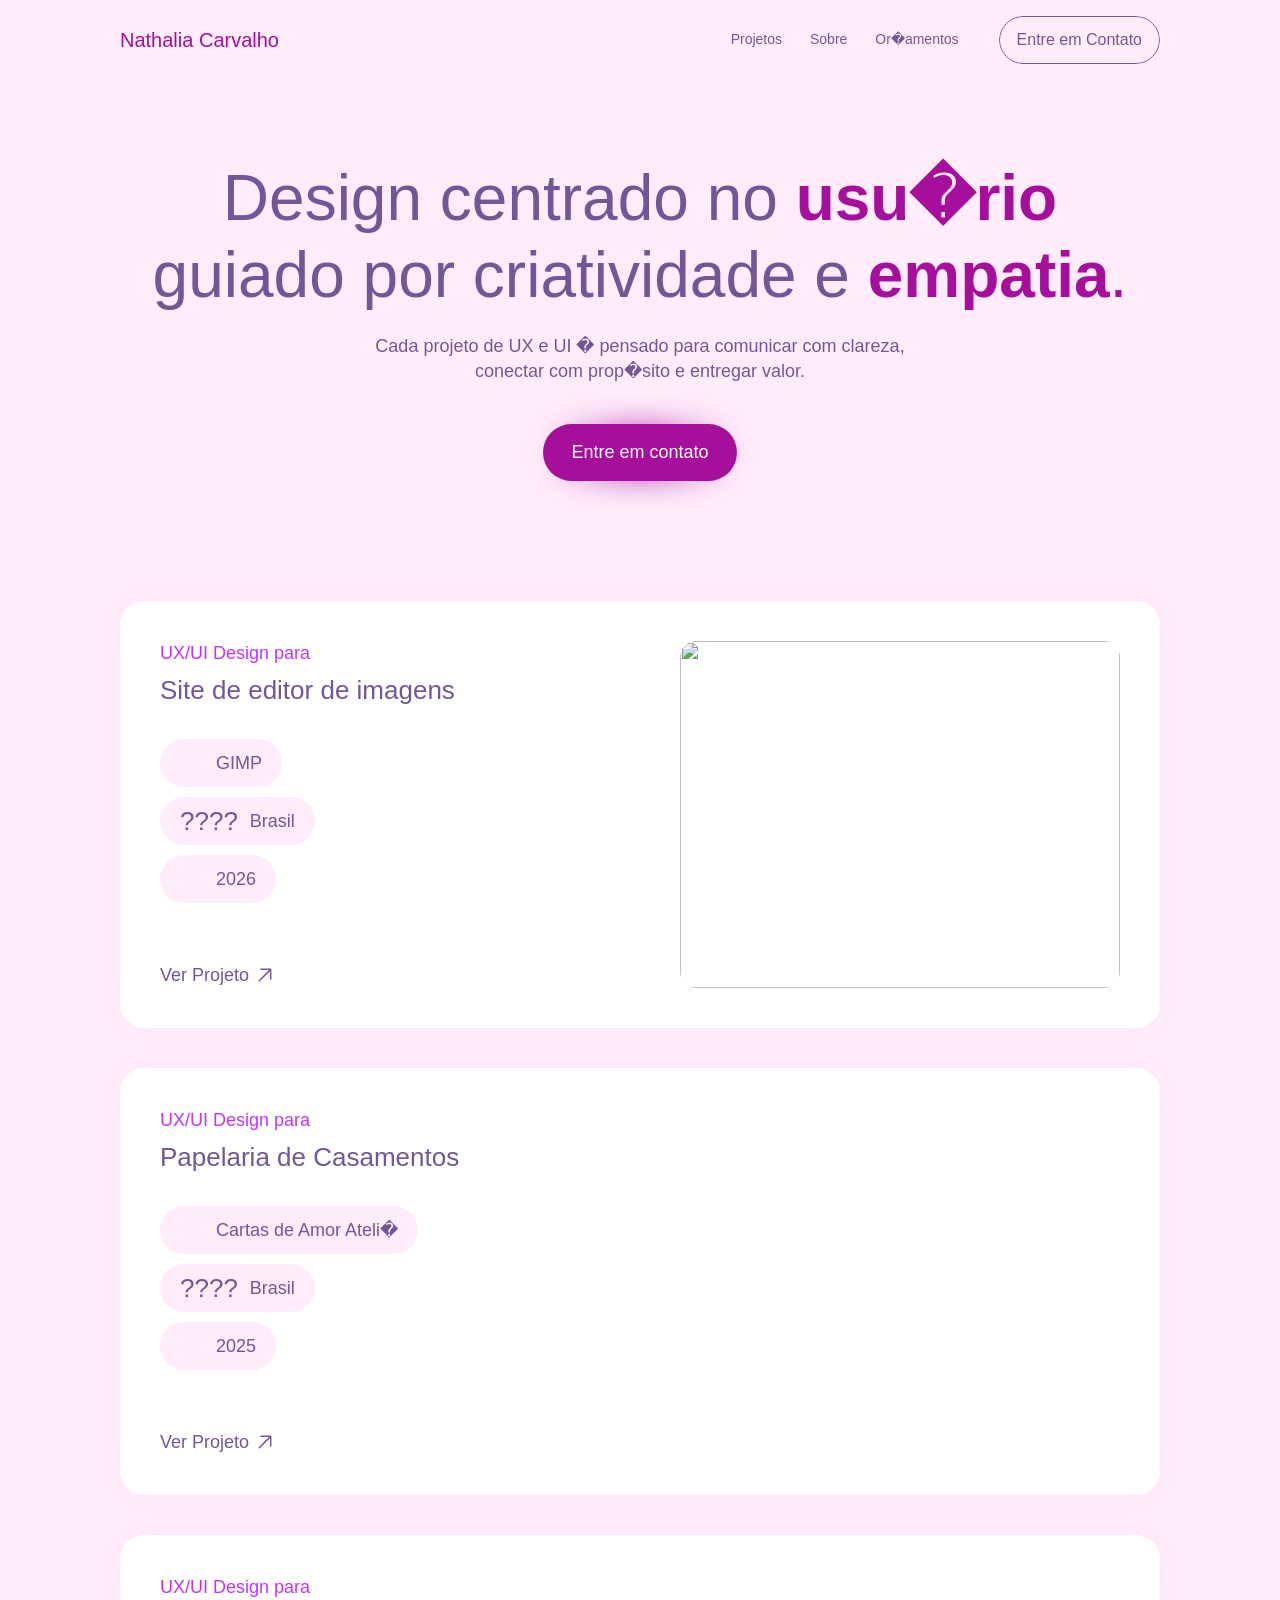
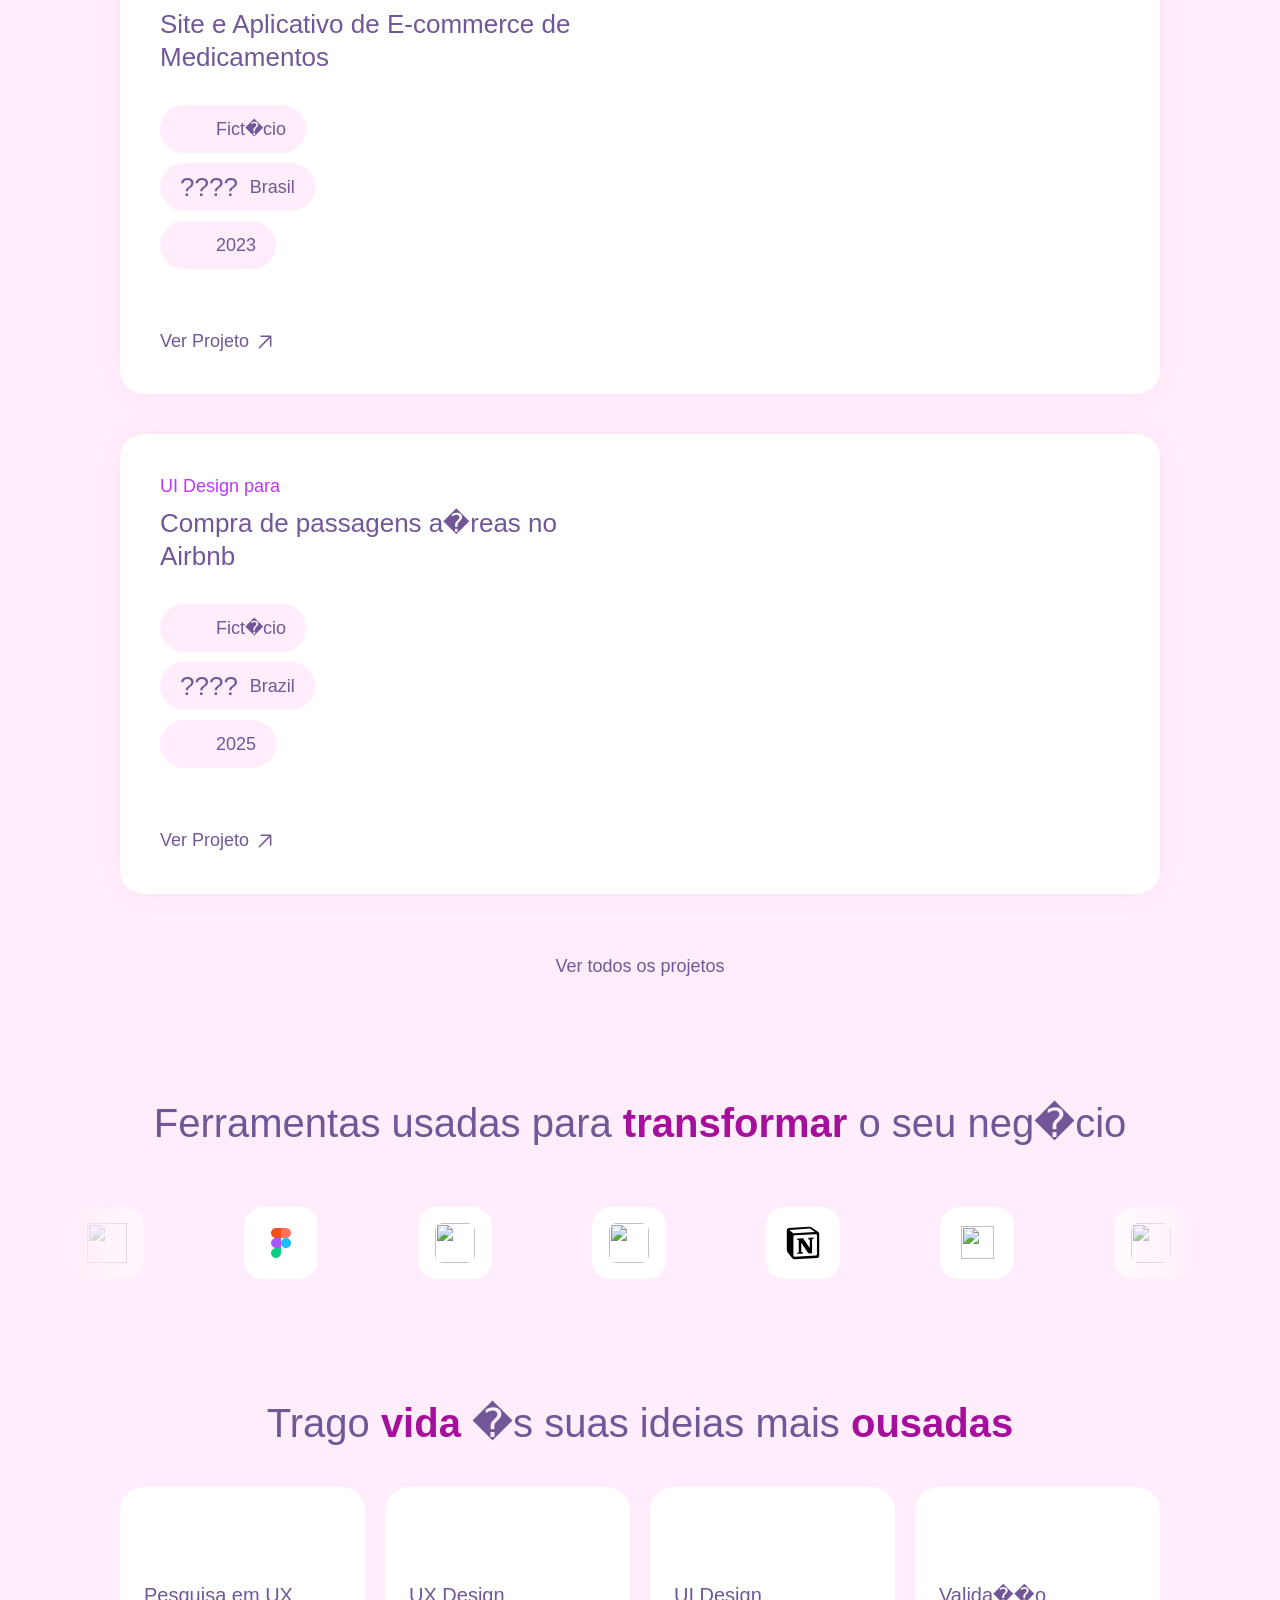
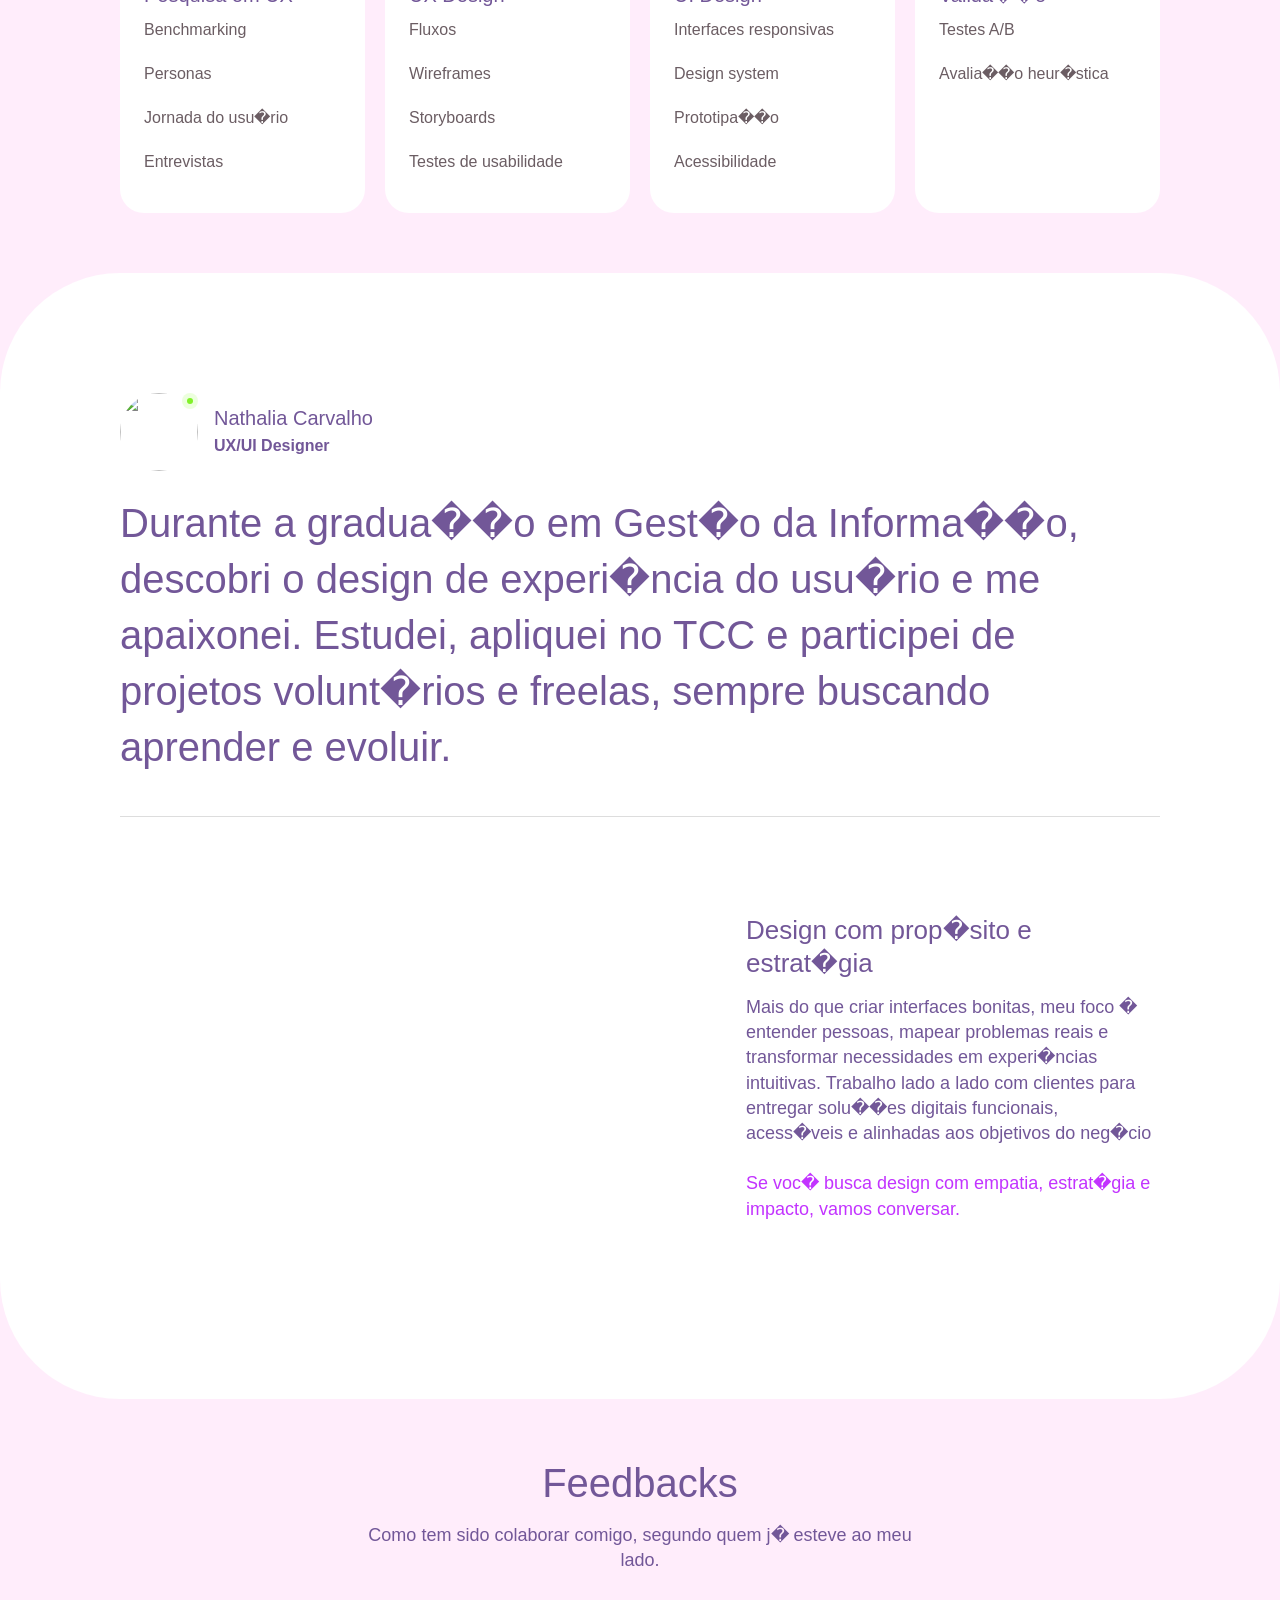
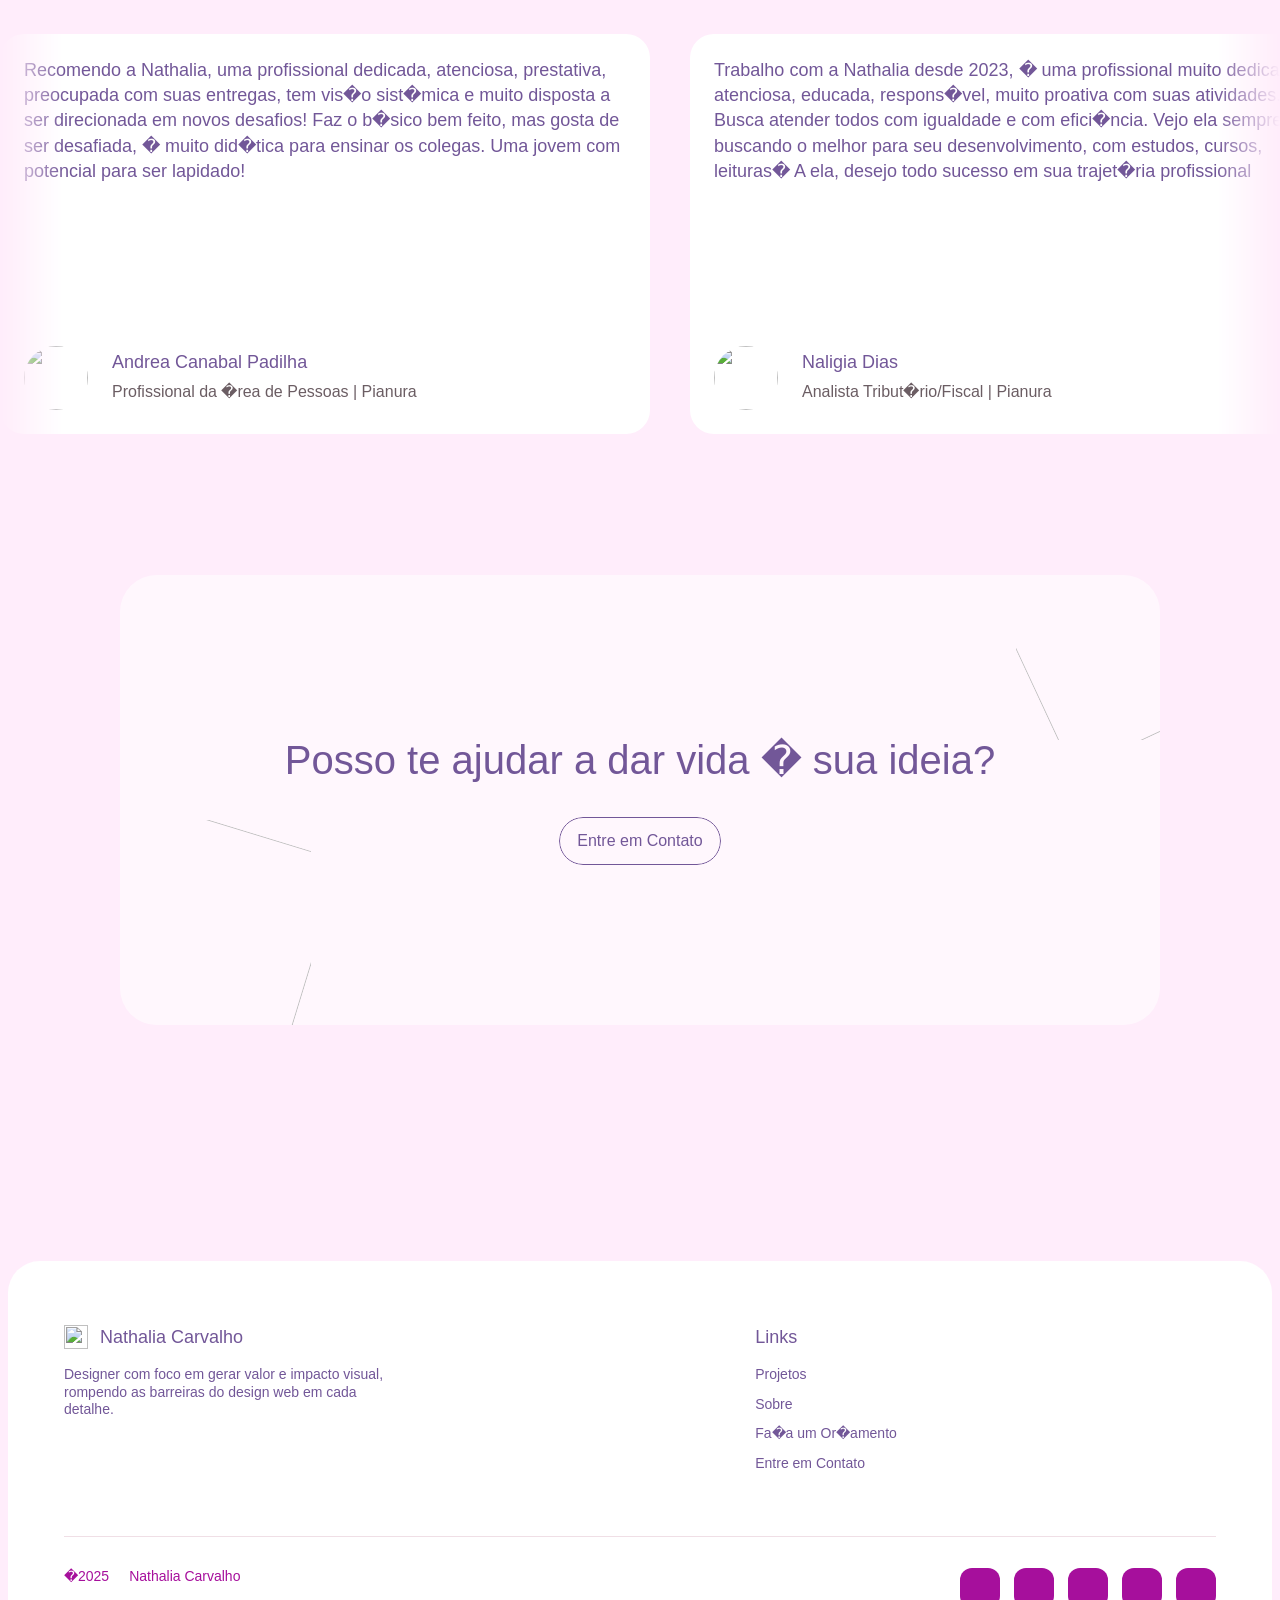
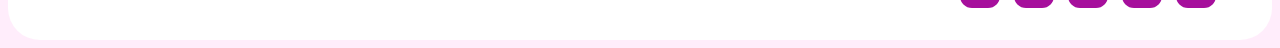
==== commit 49fb4fff: "ajustei os acentos" ====
--- a/index.html
+++ b/index.html
@@ -11,7 +11,7 @@
 <meta content="width=device-width" name="viewport"/>
 
 <title>Nathalia Carvalho | UX/UI Designer</title>
-<meta content="UX/UI Designer apaixonada por criar experiências intuitivas que equilibram objetivos de negócio e necessidades reais dos usuários, atuando da pesquisa até a entrega da interface." name="description"/>
+<meta content="UX/UI Designer apaixonada por criar experi�ncias intuitivas que equilibram objetivos de neg�cio e necessidades reais dos usu�rios, atuando da pesquisa at� a entrega da interface." name="description"/>
 
 
 
@@ -20,12 +20,12 @@
 <!-- Open Graph / Facebook -->
 <meta content="website" property="og:type"/>
 <meta content="Nathalia Carvalho | UX/UI Designer" property="og:title"/>
-<meta content="UX/UI Designer apaixonada por criar experiências intuitivas que equilibram objetivos de negócio e necessidades reais dos usuários, atuando da pesquisa até a entrega da interface." property="og:description"/>
+<meta content="UX/UI Designer apaixonada por criar experi�ncias intuitivas que equilibram objetivos de neg�cio e necessidades reais dos usu�rios, atuando da pesquisa at� a entrega da interface." property="og:description"/>
 <meta content="https://framerusercontent.com/assets/kgPgp6MXpmu66oOejY5rO8gEf08.png" property="og:image"/>
 <!-- Twitter -->
 <meta content="summary_large_image" name="twitter:card"/>
 <meta content="Nathalia Carvalho | UX/UI Designer" name="twitter:title"/>
-<meta content="UX/UI Designer apaixonada por criar experiências intuitivas que equilibram objetivos de negócio e necessidades reais dos usuários, atuando da pesquisa até a entrega da interface." name="twitter:description"/>
+<meta content="UX/UI Designer apaixonada por criar experi�ncias intuitivas que equilibram objetivos de neg�cio e necessidades reais dos usu�rios, atuando da pesquisa at� a entrega da interface." name="twitter:description"/>
 <meta content="https://framerusercontent.com/assets/kgPgp6MXpmu66oOejY5rO8gEf08.png" name="twitter:image"/>
 <!-- Global site tag (gtag.js) - Google Analytics -->
 
@@ -39,7 +39,7 @@
 
 
 
-<div data-framer-generated-page="" data-framer-hydrate-v2='{"routeId":"augiA20Il","localeId":"default","breakpoints":[{"hash":"72rtr7","mediaQuery":"(min-width: 1440px)"},{"hash":"1e6p0vz","mediaQuery":"(min-width: 1200px) and (max-width: 1439.98px)"},{"hash":"1n44u72","mediaQuery":"(min-width: 810px) and (max-width: 1199.98px)"},{"hash":"1oed8at","mediaQuery":"(max-width: 809.98px)"}]}' data-framer-page-optimized-at="2026-05-06T12:11:58.161Z" data-framer-ssr-released-at="2026-04-29T13:27:14.540Z" id="main"><div class="ssr-variant hidden-1oed8at"><div class="framer-XCdao framer-GoQUC framer-u7pPy framer-8HiCR framer-wu5HE framer-ufToz framer-wLXgo framer-2bGWW framer-nb6KG framer-72rtr7" data-framer-cursor="nomv0w" data-framer-root="" style="min-height:100vh;width:auto"><div class="framer-1762xni" data-framer-name="Intro"><div class="framer-18op940" data-framer-name="H1+Socials"><div class="framer-1pwzcna" data-framer-appear-id="1pwzcna" data-framer-name="H1" style="opacity:0.001;transform:perspective(1200px) translateY(40px)"><div class="framer-1vfvhxb" data-framer-component-type="RichTextContainer" style="transform:none"><h1 class="framer-text framer-styles-preset-sjbl54" data-styles-preset="O19Chi0_H">Design centrado no <span class="framer-text" style="--framer-text-color:var(--token-ee1f61cb-8e6c-418e-b98b-0b2968f40164, rgb(166, 15, 156))"><strong class="framer-text">usuário</strong></span><br class="framer-text"/>guiado por criatividade e <span class="framer-text" style="--framer-text-color:var(--token-ee1f61cb-8e6c-418e-b98b-0b2968f40164, rgb(166, 15, 156))"><strong class="framer-text">empatia</strong>.</span></h1></div><div class="framer-1fqni8t" data-framer-component-type="RichTextContainer" data-framer-name="Description" style="transform:none"><h5 class="framer-text framer-styles-preset-8wrep" data-styles-preset="jYedQ3pFF" style="--framer-text-alignment:center">Cada projeto de UX e UI é pensado para comunicar com clareza, conectar com propósito e entregar valor.</h5></div></div></div><div class="framer-10bhwmn" data-framer-appear-id="10bhwmn" style="opacity:0.001;transform:translateY(40px)"><div class="ssr-variant"><div class="framer-1s7icku-container"><a class="framer-iz09T framer-nb6KG framer-1w3lrvw framer-v-1w3lrvw framer-6ecl30" data-framer-name="Top" data-highlight="true" href="https://wa.me/5541997218786" rel="noopener" style="background-color:var(--token-ee1f61cb-8e6c-418e-b98b-0b2968f40164, rgb(166, 15, 156));border-bottom-left-radius:118px;border-bottom-right-radius:118px;border-top-left-radius:118px;border-top-right-radius:118px" tabindex="0" target="_blank"><div class="framer-1geoavy" data-framer-name="Glow" style="background:radial-gradient(50% 100% at 50% 50%, var(--token-ee1f61cb-8e6c-418e-b98b-0b2968f40164, rgb(246, 112, 192)) 0%, rgba(181, 225, 255, 0) 100%);filter:blur(15px);-webkit-filter:blur(15px);border-bottom-left-radius:72px;border-bottom-right-radius:72px;border-top-left-radius:72px;border-top-right-radius:72px"></div><div class="framer-2y420z" data-framer-name="Stroke" style="background:radial-gradient(49.26599999999999% 119% at 50% 50%, var(--token-ee1f61cb-8e6c-418e-b98b-0b2968f40164, rgb(246, 112, 192)) 0%, rgba(125, 203, 255, 0) 100%);border-bottom-left-radius:72px;border-bottom-right-radius:72px;border-top-left-radius:72px;border-top-right-radius:72px"></div><div class="framer-uupjl3" data-framer-name="Fill" style="background-color:var(--token-ee1f61cb-8e6c-418e-b98b-0b2968f40164, rgb(166, 15, 156));border-bottom-left-radius:114px;border-bottom-right-radius:114px;border-top-left-radius:114px;border-top-right-radius:114px"></div><div class="framer-mu6768" data-framer-component-type="RichTextContainer" data-framer-name="Text" style="--extracted-1eung3n:var(--token-138ef10f-c9a0-41b2-8a54-b5baa6e3b33b, rgb(255, 255, 255));--framer-link-text-color:rgb(0, 153, 255);--framer-link-text-decoration:underline;transform:none"><h4 class="framer-text framer-styles-preset-epc8ys" data-styles-preset="RPE7NcICI" style="--framer-text-color:var(--extracted-1eung3n, var(--token-138ef10f-c9a0-41b2-8a54-b5baa6e3b33b, rgb(255, 255, 255)))">Entre em contato</h4></div></a></div></div></div></div><div class="framer-1b4zb4c-container" style="transform:translateX(-50%) perspective(1200px)"><div class="ssr-variant hidden-1n44u72"><nav class="framer-NGYG6 framer-nXOby framer-iEsWR framer-2sevp framer-v-2sevp" data-framer-name="Desktop" style="--border-bottom-width:0px;--border-color:rgba(0, 0, 0, 0);--border-left-width:0px;--border-right-width:0px;--border-style:solid;--border-top-width:0px;backdrop-filter:blur(20px);background-color:var(--token-78700829-9deb-4139-a514-ce0eb43d703b, rgb(250, 250, 250));-webkit-backdrop-filter:blur(20px);width:100%"><nav class="framer-65acbx" data-framer-name="TOP"><a class="framer-9ae2md framer-58kztn" data-framer-name="LOGO" data-framer-page-link-current="true" href="./"><div class="framer-vkq8h7" data-framer-component-type="RichTextContainer" data-framer-name="Case Studies" style="--extracted-a0htzi:var(--token-ee1f61cb-8e6c-418e-b98b-0b2968f40164, rgb(166, 15, 156));--framer-paragraph-spacing:0px;transform:none"><h3 class="framer-text" style='--font-selector:RlM7UmFsZXdheS1tZWRpdW0=;--framer-font-family:"Raleway", "Raleway Placeholder", sans-serif;--framer-font-size:20px;--framer-font-weight:500;--framer-line-height:125%;--framer-text-color:var(--extracted-a0htzi, var(--token-ee1f61cb-8e6c-418e-b98b-0b2968f40164, rgb(166, 15, 156)))'>Nathalia Carvalho</h3></div></a></nav><div class="framer-lb3d6t" data-framer-name="Links"><div class="framer-1mcyx4t"><div class="framer-19m3f2b" data-framer-component-type="RichTextContainer" data-framer-name="Case Studies" style="--extracted-r6o4lv:var(--token-e85b3d33-80cf-4a32-b725-6dea2122ed22, rgb(126, 126, 151));--framer-paragraph-spacing:0px;transform:none"><p class="framer-text framer-styles-preset-akjp7u" data-styles-preset="HpKkry2Nx" style="--framer-text-color:var(--extracted-r6o4lv, var(--token-e85b3d33-80cf-4a32-b725-6dea2122ed22, rgb(126, 126, 151)))"><a class="framer-text framer-styles-preset-1w10pgg" data-styles-preset="PIgP0WHkF" href="projetos.html">Projetos</a></p></div></div><div class="framer-1qmbi5j"><div class="framer-1an0o0" data-framer-component-type="RichTextContainer" data-framer-name="Case Studies" style="--extracted-r6o4lv:var(--token-e85b3d33-80cf-4a32-b725-6dea2122ed22, rgb(126, 126, 151));--framer-paragraph-spacing:0px;transform:none"><p class="framer-text framer-styles-preset-akjp7u" data-styles-preset="HpKkry2Nx" style="--framer-text-color:var(--extracted-r6o4lv, var(--token-e85b3d33-80cf-4a32-b725-6dea2122ed22, rgb(126, 126, 151)))"><a class="framer-text framer-styles-preset-1w10pgg" data-styles-preset="PIgP0WHkF" href="sobre.html">Sobre</a></p></div></div><div class="framer-1tuhsgj"><div class="framer-14dv00g" data-framer-component-type="RichTextContainer" data-framer-name="Case Studies" style="--extracted-r6o4lv:var(--token-e85b3d33-80cf-4a32-b725-6dea2122ed22, rgb(126, 126, 151));--framer-paragraph-spacing:0px;transform:none"><p class="framer-text framer-styles-preset-akjp7u" data-styles-preset="HpKkry2Nx" style="--framer-text-color:var(--extracted-r6o4lv, var(--token-e85b3d33-80cf-4a32-b725-6dea2122ed22, rgb(126, 126, 151)))"><a class="framer-text framer-styles-preset-1w10pgg" data-styles-preset="PIgP0WHkF" href="orcamento.html">Orçamentos</a></p></div></div></div><div class="framer-alnhow"><div class="framer-l36pi2-container"><a class="framer-KQ4vm framer-1ra6v9g framer-v-1ra6v9g framer-9swwau" data-border="true" data-framer-name="Visit Link" href="https://wa.me/5541997218786" rel="noopener" style="--border-bottom-width:1px;--border-color:var(--token-d6376f5b-0896-4d8d-8a71-1f8876d694f4, rgb(6, 6, 8));--border-left-width:1px;--border-right-width:1px;--border-style:solid;--border-top-width:1px;background-color:rgba(0, 0, 0, 0);height:100%;border-bottom-left-radius:24px;border-bottom-right-radius:24px;border-top-left-radius:24px;border-top-right-radius:24px" target="_blank"><div class="framer-hy9lsg" data-framer-component-type="RichTextContainer" data-framer-name="Visit Link" style="--extracted-r6o4lv:var(--token-d6376f5b-0896-4d8d-8a71-1f8876d694f4, rgb(6, 6, 8));--framer-paragraph-spacing:0px;transform:none"><p class="framer-text" style='--font-selector:RlM7UmFsZXdheS1yZWd1bGFy;--framer-font-family:"Raleway", "Raleway Placeholder", sans-serif;--framer-line-height:125%;--framer-text-color:var(--extracted-r6o4lv, var(--token-d6376f5b-0896-4d8d-8a71-1f8876d694f4, rgb(6, 6, 8)))'>Entre em Contato</p></div></a></div></div></nav></div><div class="ssr-variant hidden-1e6p0vz hidden-72rtr7"><nav class="framer-NGYG6 framer-nXOby framer-iEsWR framer-2sevp framer-v-5s22kh" data-framer-name="Tablet Closed" style="--border-bottom-width:0px;--border-color:rgba(0, 0, 0, 0);--border-left-width:0px;--border-right-width:0px;--border-style:solid;--border-top-width:0px;backdrop-filter:blur(20px);background-color:var(--token-78700829-9deb-4139-a514-ce0eb43d703b, rgb(250, 250, 250));-webkit-backdrop-filter:blur(20px);width:100%"><nav class="framer-65acbx" data-framer-name="TOP"><a class="framer-9ae2md framer-58kztn" data-framer-name="LOGO" data-framer-page-link-current="true" href="./"><div class="framer-vkq8h7" data-framer-component-type="RichTextContainer" data-framer-name="Case Studies" style="--extracted-a0htzi:var(--token-ee1f61cb-8e6c-418e-b98b-0b2968f40164, rgb(166, 15, 156));--framer-paragraph-spacing:0px;transform:none"><h3 class="framer-text" style='--font-selector:RlM7UmFsZXdheS1tZWRpdW0=;--framer-font-family:"Raleway", "Raleway Placeholder", sans-serif;--framer-font-size:20px;--framer-font-weight:500;--framer-line-height:125%;--framer-text-color:var(--extracted-a0htzi, var(--token-ee1f61cb-8e6c-418e-b98b-0b2968f40164, rgb(166, 15, 156)))'>Nathalia Carvalho</h3></div></a></nav><div class="framer-7qea0x-container" data-framer-name="Icon" name="Icon"><div style="display:contents"></div></div></nav></div></div><div class="framer-199uzcp" data-framer-name="explore" id="work"><div class="framer-1ggkh98" data-framer-name="wrapper-filled"><div class="framer-42ypqm" data-framer-name="container"><div class="framer-1bi792z" data-framer-appear-id="1bi792z" style="opacity:0.001;transform:translateY(40px)"><div class="ssr-variant"><div class="framer-1kwkebg-container"><a class="framer-T0lTz framer-nb6KG framer-2bGWW framer-8yj4x6 framer-v-8yj4x6 framer-1wg426o" data-framer-name="Desktop" href="./projetos/gimp" style="background-color:var(--token-138ef10f-c9a0-41b2-8a54-b5baa6e3b33b, rgb(255, 255, 255));width:100%;border-bottom-left-radius:24px;border-bottom-right-radius:24px;border-top-left-radius:24px;border-top-right-radius:24px;box-shadow:0px 0px 30px 0px rgba(194, 70, 119, 0.05)"><div class="framer-187c06e" data-framer-name="about"><div class="framer-1wi1wrm" data-framer-name="txt"><div class="framer-1ssofqr" data-framer-name="head-txt"><div class="framer-1ersy5d"><div class="framer-17bkkzd" data-framer-component-type="RichTextContainer" data-framer-name="Almost before we kne" style="--extracted-1eung3n:var(--token-e85b3d33-80cf-4a32-b725-6dea2122ed22, rgb(194, 70, 119));--framer-paragraph-spacing:0px;transform:none"><h4 class="framer-text framer-styles-preset-epc8ys" data-styles-preset="RPE7NcICI" style="--framer-text-color:var(--extracted-1eung3n, var(--token-e85b3d33-80cf-4a32-b725-6dea2122ed22, rgb(194, 70, 119)))">UX/UI Design para </h4></div><div class="framer-1f6ud4e" data-framer-name="head"><div class="framer-y0rvd6" data-framer-component-type="RichTextContainer" data-framer-name="Almost before we kne" style="--framer-paragraph-spacing:0px;transform:none"><h2 class="framer-text framer-styles-preset-1u4f4xu" data-styles-preset="eDe3ZTmK3">Site de editor de imagens</h2></div></div></div></div><div class="framer-1iyrn3n" data-framer-name="features"><div class="framer-foiz6w" data-framer-name="Card Feature" style="background-color:var(--token-78700829-9deb-4139-a514-ce0eb43d703b, rgb(255, 237, 251));border-bottom-left-radius:36px;border-bottom-right-radius:36px;border-top-left-radius:36px;border-top-right-radius:36px"><div class="framer-wfiuds-container"><div style="display:contents"></div></div><div class="framer-1v3x37i" data-framer-component-type="RichTextContainer" data-framer-name="Text" style="--extracted-r6o4lv:var(--token-d6376f5b-0896-4d8d-8a71-1f8876d694f4, rgb(44, 4, 28));--framer-paragraph-spacing:16px;transform:none"><p class="framer-text" style='--font-selector:RlM7U2F0b3NoaS1yZWd1bGFy;--framer-font-family:"Satoshi", "Satoshi Placeholder", sans-serif;--framer-font-size:18px;--framer-line-height:24px;--framer-text-color:var(--extracted-r6o4lv, var(--token-d6376f5b-0896-4d8d-8a71-1f8876d694f4, rgb(44, 4, 28)))'>GIMP</p></div></div><div class="framer-gw01gw" data-framer-name="Card Feature" style="background-color:var(--token-78700829-9deb-4139-a514-ce0eb43d703b, rgb(255, 237, 251));border-bottom-left-radius:36px;border-bottom-right-radius:36px;border-top-left-radius:36px;border-top-right-radius:36px"><div class="framer-5e4h0o" data-framer-component-type="RichTextContainer" data-framer-name="Text" style="--extracted-r6o4lv:var(--token-d6376f5b-0896-4d8d-8a71-1f8876d694f4, rgb(44, 4, 28));--framer-paragraph-spacing:16px;transform:none"><p class="framer-text" style='--font-selector:RlM7U2F0b3NoaS1yZWd1bGFy;--framer-font-family:"Satoshi", "Satoshi Placeholder", sans-serif;--framer-font-size:26px;--framer-line-height:24px;--framer-text-color:var(--extracted-r6o4lv, var(--token-d6376f5b-0896-4d8d-8a71-1f8876d694f4, rgb(44, 4, 28)))'>🇧🇷</p></div><div class="framer-ojhbld" data-framer-component-type="RichTextContainer" data-framer-name="Text" style="--extracted-r6o4lv:var(--token-d6376f5b-0896-4d8d-8a71-1f8876d694f4, rgb(44, 4, 28));--framer-paragraph-spacing:16px;transform:none"><p class="framer-text" style='--font-selector:RlM7U2F0b3NoaS1yZWd1bGFy;--framer-font-family:"Satoshi", "Satoshi Placeholder", sans-serif;--framer-font-size:18px;--framer-line-height:24px;--framer-text-color:var(--extracted-r6o4lv, var(--token-d6376f5b-0896-4d8d-8a71-1f8876d694f4, rgb(44, 4, 28)))'>Brasil</p></div></div><div class="framer-1fqci3y" data-framer-name="Card Feature" style="background-color:var(--token-18b2670f-3bf0-4a11-877b-986ff740a280, rgb(255, 242, 244));border-bottom-left-radius:36px;border-bottom-right-radius:36px;border-top-left-radius:36px;border-top-right-radius:36px"><div class="framer-crs7by-container"><div style="display:contents"></div></div><div class="framer-1il3xs5" data-framer-component-type="RichTextContainer" data-framer-name="Text" style="--extracted-r6o4lv:var(--token-d6376f5b-0896-4d8d-8a71-1f8876d694f4, rgb(44, 4, 28));--framer-paragraph-spacing:16px;transform:none"><p class="framer-text" style='--font-selector:RlM7U2F0b3NoaS1yZWd1bGFy;--framer-font-family:"Satoshi", "Satoshi Placeholder", sans-serif;--framer-font-size:18px;--framer-line-height:24px;--framer-text-color:var(--extracted-r6o4lv, var(--token-d6376f5b-0896-4d8d-8a71-1f8876d694f4, rgb(44, 4, 28)))'>2026</p></div></div></div></div><div class="framer-gzun4n"><div class="framer-f0g822" data-framer-name="Link Item"><div class="framer-n13c9w" data-framer-component-type="RichTextContainer" data-framer-name="Text" style="--framer-paragraph-spacing:0px;transform:none"><h4 class="framer-text framer-styles-preset-epc8ys" data-styles-preset="RPE7NcICI">Ver Projeto</h4></div><div class="framer-1e93x5l-container"><div class="framer-TusEB framer-dwbonq framer-v-6szsiw" data-framer-name="Black" style="height:100%;width:100%"><div _constraints="[object Object]" aria-hidden="true" class="framer-j87hxf" data-framer-component-type="SVG" data-framer-name="Arrow" parentsize="0" rotation="0" shadows="" style="background-color:rgba(0, 0, 0, 0);image-rendering:pixelated;flex-shrink:0"><div class="svgContainer" style="width:100%;height:100%;aspect-ratio:inherit"><svg style="width:100%;height:100%;"><use href="#svg12727872447"></use></svg></div></div></div></div></div></div></div><div class="framer-1dymizk" data-framer-name="images"><div class="framer-1kcov9c" data-framer-name="1" style="border-bottom-left-radius:16px;border-bottom-right-radius:16px;border-top-left-radius:16px;border-top-right-radius:16px"><div data-framer-background-image-wrapper="true" style="position:absolute;border-radius:inherit;corner-shape:inherit;top:0;right:0;bottom:0;left:0"><img alt="" decoding="async" height="927" sizes="(min-width: 1440px) max(calc(100vw - 240px) - 80px, 1px), (min-width: 1200px) and (max-width: 1439.98px) max(calc(100vw - 240px) - 80px, 1px), (min-width: 810px) and (max-width: 1199.98px) max(calc(100vw - 120px) - 80px, 1px), (max-width: 809.98px) calc(calc(100vw - 40px) - 48px)" src="https://framerusercontent.com/images/O3rVG9Pjf6eOyXTVTK83uSMlS8.png?width=1462&amp;height=927" srcset="https://framerusercontent.com/images/O3rVG9Pjf6eOyXTVTK83uSMlS8.png?scale-down-to=512&amp;width=1462&amp;height=927 512w,https://framerusercontent.com/images/O3rVG9Pjf6eOyXTVTK83uSMlS8.png?scale-down-to=1024&amp;width=1462&amp;height=927 1024w,https://framerusercontent.com/images/O3rVG9Pjf6eOyXTVTK83uSMlS8.png?width=1462&amp;height=927 1462w" style="display:block;width:100%;height:100%;border-radius:inherit;corner-shape:inherit;object-position:center;object-fit:cover" width="1462"/></div></div></div></a></div></div><div class="ssr-variant"><div class="framer-1kwkebg-container"><a class="framer-T0lTz framer-nb6KG framer-2bGWW framer-8yj4x6 framer-v-8yj4x6 framer-1wg426o" data-framer-name="Desktop" href="./projetos/cartas-de-amor-atelie" style="background-color:var(--token-138ef10f-c9a0-41b2-8a54-b5baa6e3b33b, rgb(255, 255, 255));width:100%;border-bottom-left-radius:24px;border-bottom-right-radius:24px;border-top-left-radius:24px;border-top-right-radius:24px;box-shadow:0px 0px 30px 0px rgba(194, 70, 119, 0.05)"><div class="framer-187c06e" data-framer-name="about"><div class="framer-1wi1wrm" data-framer-name="txt"><div class="framer-1ssofqr" data-framer-name="head-txt"><div class="framer-1ersy5d"><div class="framer-17bkkzd" data-framer-component-type="RichTextContainer" data-framer-name="Almost before we kne" style="--extracted-1eung3n:var(--token-e85b3d33-80cf-4a32-b725-6dea2122ed22, rgb(194, 70, 119));--framer-paragraph-spacing:0px;transform:none"><h4 class="framer-text framer-styles-preset-epc8ys" data-styles-preset="RPE7NcICI" style="--framer-text-color:var(--extracted-1eung3n, var(--token-e85b3d33-80cf-4a32-b725-6dea2122ed22, rgb(194, 70, 119)))">UX/UI Design para</h4></div><div class="framer-1f6ud4e" data-framer-name="head"><div class="framer-y0rvd6" data-framer-component-type="RichTextContainer" data-framer-name="Almost before we kne" style="--framer-paragraph-spacing:0px;transform:none"><h2 class="framer-text framer-styles-preset-1u4f4xu" data-styles-preset="eDe3ZTmK3">Papelaria de Casamentos</h2></div></div></div></div><div class="framer-1iyrn3n" data-framer-name="features"><div class="framer-foiz6w" data-framer-name="Card Feature" style="background-color:var(--token-78700829-9deb-4139-a514-ce0eb43d703b, rgb(255, 237, 251));border-bottom-left-radius:36px;border-bottom-right-radius:36px;border-top-left-radius:36px;border-top-right-radius:36px"><div class="framer-wfiuds-container"><div style="display:contents"></div></div><div class="framer-1v3x37i" data-framer-component-type="RichTextContainer" data-framer-name="Text" style="--extracted-r6o4lv:var(--token-d6376f5b-0896-4d8d-8a71-1f8876d694f4, rgb(44, 4, 28));--framer-paragraph-spacing:16px;transform:none"><p class="framer-text" style='--font-selector:RlM7U2F0b3NoaS1yZWd1bGFy;--framer-font-family:"Satoshi", "Satoshi Placeholder", sans-serif;--framer-font-size:18px;--framer-line-height:24px;--framer-text-color:var(--extracted-r6o4lv, var(--token-d6376f5b-0896-4d8d-8a71-1f8876d694f4, rgb(44, 4, 28)))'>Cartas de Amor Ateliê</p></div></div><div class="framer-gw01gw" data-framer-name="Card Feature" style="background-color:var(--token-78700829-9deb-4139-a514-ce0eb43d703b, rgb(255, 237, 251));border-bottom-left-radius:36px;border-bottom-right-radius:36px;border-top-left-radius:36px;border-top-right-radius:36px"><div class="framer-5e4h0o" data-framer-component-type="RichTextContainer" data-framer-name="Text" style="--extracted-r6o4lv:var(--token-d6376f5b-0896-4d8d-8a71-1f8876d694f4, rgb(44, 4, 28));--framer-paragraph-spacing:16px;transform:none"><p class="framer-text" style='--font-selector:RlM7U2F0b3NoaS1yZWd1bGFy;--framer-font-family:"Satoshi", "Satoshi Placeholder", sans-serif;--framer-font-size:26px;--framer-line-height:24px;--framer-text-color:var(--extracted-r6o4lv, var(--token-d6376f5b-0896-4d8d-8a71-1f8876d694f4, rgb(44, 4, 28)))'>🇧🇷</p></div><div class="framer-ojhbld" data-framer-component-type="RichTextContainer" data-framer-name="Text" style="--extracted-r6o4lv:var(--token-d6376f5b-0896-4d8d-8a71-1f8876d694f4, rgb(44, 4, 28));--framer-paragraph-spacing:16px;transform:none"><p class="framer-text" style='--font-selector:RlM7U2F0b3NoaS1yZWd1bGFy;--framer-font-family:"Satoshi", "Satoshi Placeholder", sans-serif;--framer-font-size:18px;--framer-line-height:24px;--framer-text-color:var(--extracted-r6o4lv, var(--token-d6376f5b-0896-4d8d-8a71-1f8876d694f4, rgb(44, 4, 28)))'>Brasil</p></div></div><div class="framer-1fqci3y" data-framer-name="Card Feature" style="background-color:var(--token-18b2670f-3bf0-4a11-877b-986ff740a280, rgb(255, 242, 244));border-bottom-left-radius:36px;border-bottom-right-radius:36px;border-top-left-radius:36px;border-top-right-radius:36px"><div class="framer-crs7by-container"><div style="display:contents"></div></div><div class="framer-1il3xs5" data-framer-component-type="RichTextContainer" data-framer-name="Text" style="--extracted-r6o4lv:var(--token-d6376f5b-0896-4d8d-8a71-1f8876d694f4, rgb(44, 4, 28));--framer-paragraph-spacing:16px;transform:none"><p class="framer-text" style='--font-selector:RlM7U2F0b3NoaS1yZWd1bGFy;--framer-font-family:"Satoshi", "Satoshi Placeholder", sans-serif;--framer-font-size:18px;--framer-line-height:24px;--framer-text-color:var(--extracted-r6o4lv, var(--token-d6376f5b-0896-4d8d-8a71-1f8876d694f4, rgb(44, 4, 28)))'>2025</p></div></div></div></div><div class="framer-gzun4n"><div class="framer-f0g822" data-framer-name="Link Item"><div class="framer-n13c9w" data-framer-component-type="RichTextContainer" data-framer-name="Text" style="--framer-paragraph-spacing:0px;transform:none"><h4 class="framer-text framer-styles-preset-epc8ys" data-styles-preset="RPE7NcICI">Ver Projeto</h4></div><div class="framer-1e93x5l-container"><div class="framer-TusEB framer-dwbonq framer-v-6szsiw" data-framer-name="Black" style="height:100%;width:100%"><div _constraints="[object Object]" aria-hidden="true" class="framer-j87hxf" data-framer-component-type="SVG" data-framer-name="Arrow" parentsize="0" rotation="0" shadows="" style="background-color:rgba(0, 0, 0, 0);image-rendering:pixelated;flex-shrink:0"><div class="svgContainer" style="width:100%;height:100%;aspect-ratio:inherit"><svg style="width:100%;height:100%;"><use href="#svg12727872447"></use></svg></div></div></div></div></div></div></div><div class="framer-1dymizk" data-framer-name="images"><div class="framer-1kcov9c" data-framer-name="1" style="border-bottom-left-radius:16px;border-bottom-right-radius:16px;border-top-left-radius:16px;border-top-right-radius:16px"><div data-framer-background-image-wrapper="true" style="position:absolute;border-radius:inherit;corner-shape:inherit;top:0;right:0;bottom:0;left:0"><img alt="" decoding="async" height="600" sizes="(min-width: 1440px) max(calc(100vw - 240px) - 80px, 1px), (min-width: 1200px) and (max-width: 1439.98px) max(calc(100vw - 240px) - 80px, 1px), (min-width: 810px) and (max-width: 1199.98px) max(calc(100vw - 120px) - 80px, 1px), (max-width: 809.98px) calc(calc(100vw - 40px) - 48px)" src="https://framerusercontent.com/images/4HUu3XGj0eMsZWx2c2KUbmL99w.gif?width=800&amp;height=600" srcset="https://framerusercontent.com/images/4HUu3XGj0eMsZWx2c2KUbmL99w.gif?scale-down-to=512&amp;width=800&amp;height=600 512w,https://framerusercontent.com/images/4HUu3XGj0eMsZWx2c2KUbmL99w.gif?width=800&amp;height=600 800w" style="display:block;width:100%;height:100%;border-radius:inherit;corner-shape:inherit;object-position:center;object-fit:cover" width="800"/></div></div></div></a></div></div><div class="ssr-variant"><div class="framer-1kwkebg-container"><a class="framer-T0lTz framer-nb6KG framer-2bGWW framer-8yj4x6 framer-v-8yj4x6 framer-1wg426o" data-framer-name="Desktop" href="./projetos/remedcy" style="background-color:var(--token-138ef10f-c9a0-41b2-8a54-b5baa6e3b33b, rgb(255, 255, 255));width:100%;border-bottom-left-radius:24px;border-bottom-right-radius:24px;border-top-left-radius:24px;border-top-right-radius:24px;box-shadow:0px 0px 30px 0px rgba(194, 70, 119, 0.05)"><div class="framer-187c06e" data-framer-name="about"><div class="framer-1wi1wrm" data-framer-name="txt"><div class="framer-1ssofqr" data-framer-name="head-txt"><div class="framer-1ersy5d"><div class="framer-17bkkzd" data-framer-component-type="RichTextContainer" data-framer-name="Almost before we kne" style="--extracted-1eung3n:var(--token-e85b3d33-80cf-4a32-b725-6dea2122ed22, rgb(194, 70, 119));--framer-paragraph-spacing:0px;transform:none"><h4 class="framer-text framer-styles-preset-epc8ys" data-styles-preset="RPE7NcICI" style="--framer-text-color:var(--extracted-1eung3n, var(--token-e85b3d33-80cf-4a32-b725-6dea2122ed22, rgb(194, 70, 119)))">UX/UI Design para</h4></div><div class="framer-1f6ud4e" data-framer-name="head"><div class="framer-y0rvd6" data-framer-component-type="RichTextContainer" data-framer-name="Almost before we kne" style="--framer-paragraph-spacing:0px;transform:none"><h2 class="framer-text framer-styles-preset-1u4f4xu" data-styles-preset="eDe3ZTmK3">Site e Aplicativo de E-commerce de Medicamentos</h2></div></div></div></div><div class="framer-1iyrn3n" data-framer-name="features"><div class="framer-foiz6w" data-framer-name="Card Feature" style="background-color:var(--token-78700829-9deb-4139-a514-ce0eb43d703b, rgb(255, 237, 251));border-bottom-left-radius:36px;border-bottom-right-radius:36px;border-top-left-radius:36px;border-top-right-radius:36px"><div class="framer-wfiuds-container"><div style="display:contents"></div></div><div class="framer-1v3x37i" data-framer-component-type="RichTextContainer" data-framer-name="Text" style="--extracted-r6o4lv:var(--token-d6376f5b-0896-4d8d-8a71-1f8876d694f4, rgb(44, 4, 28));--framer-paragraph-spacing:16px;transform:none"><p class="framer-text" style='--font-selector:RlM7U2F0b3NoaS1yZWd1bGFy;--framer-font-family:"Satoshi", "Satoshi Placeholder", sans-serif;--framer-font-size:18px;--framer-line-height:24px;--framer-text-color:var(--extracted-r6o4lv, var(--token-d6376f5b-0896-4d8d-8a71-1f8876d694f4, rgb(44, 4, 28)))'>Fictício</p></div></div><div class="framer-gw01gw" data-framer-name="Card Feature" style="background-color:var(--token-78700829-9deb-4139-a514-ce0eb43d703b, rgb(255, 237, 251));border-bottom-left-radius:36px;border-bottom-right-radius:36px;border-top-left-radius:36px;border-top-right-radius:36px"><div class="framer-5e4h0o" data-framer-component-type="RichTextContainer" data-framer-name="Text" style="--extracted-r6o4lv:var(--token-d6376f5b-0896-4d8d-8a71-1f8876d694f4, rgb(44, 4, 28));--framer-paragraph-spacing:16px;transform:none"><p class="framer-text" style='--font-selector:RlM7U2F0b3NoaS1yZWd1bGFy;--framer-font-family:"Satoshi", "Satoshi Placeholder", sans-serif;--framer-font-size:26px;--framer-line-height:24px;--framer-text-color:var(--extracted-r6o4lv, var(--token-d6376f5b-0896-4d8d-8a71-1f8876d694f4, rgb(44, 4, 28)))'>🇧🇷</p></div><div class="framer-ojhbld" data-framer-component-type="RichTextContainer" data-framer-name="Text" style="--extracted-r6o4lv:var(--token-d6376f5b-0896-4d8d-8a71-1f8876d694f4, rgb(44, 4, 28));--framer-paragraph-spacing:16px;transform:none"><p class="framer-text" style='--font-selector:RlM7U2F0b3NoaS1yZWd1bGFy;--framer-font-family:"Satoshi", "Satoshi Placeholder", sans-serif;--framer-font-size:18px;--framer-line-height:24px;--framer-text-color:var(--extracted-r6o4lv, var(--token-d6376f5b-0896-4d8d-8a71-1f8876d694f4, rgb(44, 4, 28)))'>Brasil</p></div></div><div class="framer-1fqci3y" data-framer-name="Card Feature" style="background-color:var(--token-18b2670f-3bf0-4a11-877b-986ff740a280, rgb(255, 242, 244));border-bottom-left-radius:36px;border-bottom-right-radius:36px;border-top-left-radius:36px;border-top-right-radius:36px"><div class="framer-crs7by-container"><div style="display:contents"></div></div><div class="framer-1il3xs5" data-framer-component-type="RichTextContainer" data-framer-name="Text" style="--extracted-r6o4lv:var(--token-d6376f5b-0896-4d8d-8a71-1f8876d694f4, rgb(44, 4, 28));--framer-paragraph-spacing:16px;transform:none"><p class="framer-text" style='--font-selector:RlM7U2F0b3NoaS1yZWd1bGFy;--framer-font-family:"Satoshi", "Satoshi Placeholder", sans-serif;--framer-font-size:18px;--framer-line-height:24px;--framer-text-color:var(--extracted-r6o4lv, var(--token-d6376f5b-0896-4d8d-8a71-1f8876d694f4, rgb(44, 4, 28)))'>2023</p></div></div></div></div><div class="framer-gzun4n"><div class="framer-f0g822" data-framer-name="Link Item"><div class="framer-n13c9w" data-framer-component-type="RichTextContainer" data-framer-name="Text" style="--framer-paragraph-spacing:0px;transform:none"><h4 class="framer-text framer-styles-preset-epc8ys" data-styles-preset="RPE7NcICI">Ver Projeto</h4></div><div class="framer-1e93x5l-container"><div class="framer-TusEB framer-dwbonq framer-v-6szsiw" data-framer-name="Black" style="height:100%;width:100%"><div _constraints="[object Object]" aria-hidden="true" class="framer-j87hxf" data-framer-component-type="SVG" data-framer-name="Arrow" parentsize="0" rotation="0" shadows="" style="background-color:rgba(0, 0, 0, 0);image-rendering:pixelated;flex-shrink:0"><div class="svgContainer" style="width:100%;height:100%;aspect-ratio:inherit"><svg style="width:100%;height:100%;"><use href="#svg12727872447"></use></svg></div></div></div></div></div></div></div><div class="framer-1dymizk" data-framer-name="images"><div class="framer-1kcov9c" data-framer-name="1" style="border-bottom-left-radius:16px;border-bottom-right-radius:16px;border-top-left-radius:16px;border-top-right-radius:16px"><div data-framer-background-image-wrapper="true" style="position:absolute;border-radius:inherit;corner-shape:inherit;top:0;right:0;bottom:0;left:0"><img alt="" decoding="async" height="600" sizes="(min-width: 1440px) max(calc(100vw - 240px) - 80px, 1px), (min-width: 1200px) and (max-width: 1439.98px) max(calc(100vw - 240px) - 80px, 1px), (min-width: 810px) and (max-width: 1199.98px) max(calc(100vw - 120px) - 80px, 1px), (max-width: 809.98px) calc(calc(100vw - 40px) - 48px)" src="https://framerusercontent.com/images/AuKJaHjr0afIU22jydGZMwCHe6M.gif?width=800&amp;height=600" srcset="https://framerusercontent.com/images/AuKJaHjr0afIU22jydGZMwCHe6M.gif?scale-down-to=512&amp;width=800&amp;height=600 512w,https://framerusercontent.com/images/AuKJaHjr0afIU22jydGZMwCHe6M.gif?width=800&amp;height=600 800w" style="display:block;width:100%;height:100%;border-radius:inherit;corner-shape:inherit;object-position:center;object-fit:cover" width="800"/></div></div></div></a></div></div><div class="ssr-variant"><div class="framer-1kwkebg-container"><a class="framer-T0lTz framer-nb6KG framer-2bGWW framer-8yj4x6 framer-v-8yj4x6 framer-1wg426o" data-framer-name="Desktop" href="./projetos/compra-de-passagens-aéreas-no-airbnb" style="background-color:var(--token-138ef10f-c9a0-41b2-8a54-b5baa6e3b33b, rgb(255, 255, 255));width:100%;border-bottom-left-radius:24px;border-bottom-right-radius:24px;border-top-left-radius:24px;border-top-right-radius:24px;box-shadow:0px 0px 30px 0px rgba(194, 70, 119, 0.05)"><div class="framer-187c06e" data-framer-name="about"><div class="framer-1wi1wrm" data-framer-name="txt"><div class="framer-1ssofqr" data-framer-name="head-txt"><div class="framer-1ersy5d"><div class="framer-17bkkzd" data-framer-component-type="RichTextContainer" data-framer-name="Almost before we kne" style="--extracted-1eung3n:var(--token-e85b3d33-80cf-4a32-b725-6dea2122ed22, rgb(194, 70, 119));--framer-paragraph-spacing:0px;transform:none"><h4 class="framer-text framer-styles-preset-epc8ys" data-styles-preset="RPE7NcICI" style="--framer-text-color:var(--extracted-1eung3n, var(--token-e85b3d33-80cf-4a32-b725-6dea2122ed22, rgb(194, 70, 119)))">UI Design para</h4></div><div class="framer-1f6ud4e" data-framer-name="head"><div class="framer-y0rvd6" data-framer-component-type="RichTextContainer" data-framer-name="Almost before we kne" style="--framer-paragraph-spacing:0px;transform:none"><h2 class="framer-text framer-styles-preset-1u4f4xu" data-styles-preset="eDe3ZTmK3">Compra de passagens aéreas no Airbnb</h2></div></div></div></div><div class="framer-1iyrn3n" data-framer-name="features"><div class="framer-foiz6w" data-framer-name="Card Feature" style="background-color:var(--token-78700829-9deb-4139-a514-ce0eb43d703b, rgb(255, 237, 251));border-bottom-left-radius:36px;border-bottom-right-radius:36px;border-top-left-radius:36px;border-top-right-radius:36px"><div class="framer-wfiuds-container"><div style="display:contents"></div></div><div class="framer-1v3x37i" data-framer-component-type="RichTextContainer" data-framer-name="Text" style="--extracted-r6o4lv:var(--token-d6376f5b-0896-4d8d-8a71-1f8876d694f4, rgb(44, 4, 28));--framer-paragraph-spacing:16px;transform:none"><p class="framer-text" style='--font-selector:RlM7U2F0b3NoaS1yZWd1bGFy;--framer-font-family:"Satoshi", "Satoshi Placeholder", sans-serif;--framer-font-size:18px;--framer-line-height:24px;--framer-text-color:var(--extracted-r6o4lv, var(--token-d6376f5b-0896-4d8d-8a71-1f8876d694f4, rgb(44, 4, 28)))'>Fictício</p></div></div><div class="framer-gw01gw" data-framer-name="Card Feature" style="background-color:var(--token-78700829-9deb-4139-a514-ce0eb43d703b, rgb(255, 237, 251));border-bottom-left-radius:36px;border-bottom-right-radius:36px;border-top-left-radius:36px;border-top-right-radius:36px"><div class="framer-5e4h0o" data-framer-component-type="RichTextContainer" data-framer-name="Text" style="--extracted-r6o4lv:var(--token-d6376f5b-0896-4d8d-8a71-1f8876d694f4, rgb(44, 4, 28));--framer-paragraph-spacing:16px;transform:none"><p class="framer-text" style='--font-selector:RlM7U2F0b3NoaS1yZWd1bGFy;--framer-font-family:"Satoshi", "Satoshi Placeholder", sans-serif;--framer-font-size:26px;--framer-line-height:24px;--framer-text-color:var(--extracted-r6o4lv, var(--token-d6376f5b-0896-4d8d-8a71-1f8876d694f4, rgb(44, 4, 28)))'>🇧🇷</p></div><div class="framer-ojhbld" data-framer-component-type="RichTextContainer" data-framer-name="Text" style="--extracted-r6o4lv:var(--token-d6376f5b-0896-4d8d-8a71-1f8876d694f4, rgb(44, 4, 28));--framer-paragraph-spacing:16px;transform:none"><p class="framer-text" style='--font-selector:RlM7U2F0b3NoaS1yZWd1bGFy;--framer-font-family:"Satoshi", "Satoshi Placeholder", sans-serif;--framer-font-size:18px;--framer-line-height:24px;--framer-text-color:var(--extracted-r6o4lv, var(--token-d6376f5b-0896-4d8d-8a71-1f8876d694f4, rgb(44, 4, 28)))'>Brazil</p></div></div><div class="framer-1fqci3y" data-framer-name="Card Feature" style="background-color:var(--token-18b2670f-3bf0-4a11-877b-986ff740a280, rgb(255, 242, 244));border-bottom-left-radius:36px;border-bottom-right-radius:36px;border-top-left-radius:36px;border-top-right-radius:36px"><div class="framer-crs7by-container"><div style="display:contents"></div></div><div class="framer-1il3xs5" data-framer-component-type="RichTextContainer" data-framer-name="Text" style="--extracted-r6o4lv:var(--token-d6376f5b-0896-4d8d-8a71-1f8876d694f4, rgb(44, 4, 28));--framer-paragraph-spacing:16px;transform:none"><p class="framer-text" style='--font-selector:RlM7U2F0b3NoaS1yZWd1bGFy;--framer-font-family:"Satoshi", "Satoshi Placeholder", sans-serif;--framer-font-size:18px;--framer-line-height:24px;--framer-text-color:var(--extracted-r6o4lv, var(--token-d6376f5b-0896-4d8d-8a71-1f8876d694f4, rgb(44, 4, 28)))'>2025</p></div></div></div></div><div class="framer-gzun4n"><div class="framer-f0g822" data-framer-name="Link Item"><div class="framer-n13c9w" data-framer-component-type="RichTextContainer" data-framer-name="Text" style="--framer-paragraph-spacing:0px;transform:none"><h4 class="framer-text framer-styles-preset-epc8ys" data-styles-preset="RPE7NcICI">Ver Projeto</h4></div><div class="framer-1e93x5l-container"><div class="framer-TusEB framer-dwbonq framer-v-6szsiw" data-framer-name="Black" style="height:100%;width:100%"><div _constraints="[object Object]" aria-hidden="true" class="framer-j87hxf" data-framer-component-type="SVG" data-framer-name="Arrow" parentsize="0" rotation="0" shadows="" style="background-color:rgba(0, 0, 0, 0);image-rendering:pixelated;flex-shrink:0"><div class="svgContainer" style="width:100%;height:100%;aspect-ratio:inherit"><svg style="width:100%;height:100%;"><use href="#svg12727872447"></use></svg></div></div></div></div></div></div></div><div class="framer-1dymizk" data-framer-name="images"><div class="framer-1kcov9c" data-framer-name="1" style="border-bottom-left-radius:16px;border-bottom-right-radius:16px;border-top-left-radius:16px;border-top-right-radius:16px"><div data-framer-background-image-wrapper="true" style="position:absolute;border-radius:inherit;corner-shape:inherit;top:0;right:0;bottom:0;left:0"><img alt="" decoding="async" height="991" sizes="(min-width: 1440px) max(calc(100vw - 240px) - 80px, 1px), (min-width: 1200px) and (max-width: 1439.98px) max(calc(100vw - 240px) - 80px, 1px), (min-width: 810px) and (max-width: 1199.98px) max(calc(100vw - 120px) - 80px, 1px), (max-width: 809.98px) calc(calc(100vw - 40px) - 48px)" src="https://framerusercontent.com/images/Vc1rbfCfDJtTSAIkdo8VQaAFY.png?width=1462&amp;height=991" srcset="https://framerusercontent.com/images/Vc1rbfCfDJtTSAIkdo8VQaAFY.png?scale-down-to=512&amp;width=1462&amp;height=991 512w,https://framerusercontent.com/images/Vc1rbfCfDJtTSAIkdo8VQaAFY.png?scale-down-to=1024&amp;width=1462&amp;height=991 1024w,https://framerusercontent.com/images/Vc1rbfCfDJtTSAIkdo8VQaAFY.png?width=1462&amp;height=991 1462w" style="display:block;width:100%;height:100%;border-radius:inherit;corner-shape:inherit;object-position:center;object-fit:cover" width="1462"/></div></div></div></a></div></div></div><div class="ssr-variant"><div class="framer-1i1pdmb-container"><a class="framer-4kJn0 framer-nb6KG framer-yaijgb framer-v-yaijgb framer-7kzi52" data-framer-name="Link" href="projetos.html" target="_blank"><div class="framer-1tjgoc9" data-framer-component-type="RichTextContainer" data-framer-name="Text" style="--framer-paragraph-spacing:0px;opacity:1;transform:none"><h4 class="framer-text framer-styles-preset-epc8ys" data-styles-preset="RPE7NcICI">Ver todos os projetos</h4></div></a></div></div></div></div></div><div class="framer-z7q2ih hidden-1e6p0vz" data-framer-appear-id="z7q2ih" data-framer-name="Ferramentas" id="case-studies" style="opacity:0.001;transform:translateY(-50px)"><div class="framer-v3dv9m" data-framer-name="Header" style="will-change:transform;opacity:0;transform:perspective(1200px) translateY(96px)"><div class="framer-bk3mxw" data-framer-component-type="RichTextContainer" data-framer-name="Heading" style="transform:none"><h1 class="framer-text framer-styles-preset-1tkzbch" data-styles-preset="kvDujkOSx">Ferramentas usadas para <span class="framer-text" style="--framer-text-color:var(--token-ee1f61cb-8e6c-418e-b98b-0b2968f40164, rgb(166, 15, 156))"><strong class="framer-text">transformar</strong></span> o seu negócio</h1></div></div><div class="framer-l0zrrl-container"><section style="display:flex;width:100%;height:100%;max-width:100%;max-height:100%;place-items:center;margin:0;padding:10px;list-style-type:none;text-indent:none;opacity:0;-webkit-mask-image:linear-gradient(to right, rgba(0, 0, 0, 0) 0%, rgba(0, 0, 0, 1) 12.5%, rgba(0, 0, 0, 1) 87.5%, rgba(0, 0, 0, 0) 100%);mask-image:linear-gradient(to right, rgba(0, 0, 0, 0) 0%, rgba(0, 0, 0, 1) 12.5%, rgba(0, 0, 0, 1) 87.5%, rgba(0, 0, 0, 0) 100%);overflow:hidden"><ul style="display:flex;width:100%;height:100%;max-width:100%;max-height:100%;place-items:center;margin:0;padding:0;list-style-type:none;text-indent:none;gap:100px;position:relative;flex-direction:row;will-change:auto;transform:translateX(-0px)"><li style="width:74px;height:72px"><div class="framer-9pa1g-container" data-framer-name="Shopify" name="Shopify" style="width:74px;height:72px;flex-shrink:0"><div class="framer-tmExr framer-puzouf framer-v-ha08qw" data-framer-name="Shopify" name="Shopify" style="background-color:var(--token-138ef10f-c9a0-41b2-8a54-b5baa6e3b33b, rgb(255, 255, 255));height:100%;width:100%;border-bottom-left-radius:19px;border-bottom-right-radius:19px;border-top-left-radius:19px;border-top-right-radius:19px"><div class="framer-izo4yd" data-framer-name="image"><div data-framer-background-image-wrapper="true" style="position:absolute;border-radius:inherit;corner-shape:inherit;top:0;right:0;bottom:0;left:0"><img alt="" decoding="async" height="285" src="https://framerusercontent.com/images/2ULiZmZBKTK6MsSgzKejBDo2Dw.svg" style="display:block;width:100%;height:100%;border-radius:inherit;corner-shape:inherit;object-position:center;object-fit:cover" width="255"/></div></div></div></div></li><li style="width:74px;height:72px"><div class="framer-1rcv3ad-container" data-framer-name="Figma" name="Figma" style="width:74px;height:72px;flex-shrink:0"><div class="framer-tmExr framer-puzouf framer-v-puzouf" data-framer-name="Figma" name="Figma" style="background-color:var(--token-138ef10f-c9a0-41b2-8a54-b5baa6e3b33b, rgb(255, 255, 255));height:100%;width:100%;border-bottom-left-radius:19px;border-bottom-right-radius:19px;border-top-left-radius:19px;border-top-right-radius:19px"><div _constraints="[object Object]" aria-hidden="true" class="framer-oqvtnm" data-framer-component-type="SVG" data-framer-name="figma" parentsize="0" rotation="0" shadows="" style="image-rendering:pixelated;flex-shrink:0;fill:var(--token-138ef10f-c9a0-41b2-8a54-b5baa6e3b33b, rgb(255, 255, 255));color:var(--token-138ef10f-c9a0-41b2-8a54-b5baa6e3b33b, rgb(255, 255, 255))"><div class="svgContainer" style="width:100%;height:100%;aspect-ratio:inherit"><svg style="width:100%;height:100%;" viewbox="0 0 40 40"><use href="#svg39881023_870"></use></svg></div></div></div></div></li><li style="width:74px;height:72px"><div class="framer-1njoc9n-container" data-framer-name="Canva" name="Canva" style="width:74px;height:72px;flex-shrink:0"><div class="framer-tmExr framer-puzouf framer-v-yb582r" data-framer-name="Canva" name="Canva" style="background-color:var(--token-138ef10f-c9a0-41b2-8a54-b5baa6e3b33b, rgb(255, 255, 255));height:100%;width:100%;border-bottom-left-radius:19px;border-bottom-right-radius:19px;border-top-left-radius:19px;border-top-right-radius:19px"><div class="framer-1y5cfgd" data-framer-name="image" style="border-bottom-left-radius:8px;border-bottom-right-radius:8px;border-top-left-radius:8px;border-top-right-radius:8px"><div data-framer-background-image-wrapper="true" style="position:absolute;border-radius:inherit;corner-shape:inherit;top:0;right:0;bottom:0;left:0"><img alt="" decoding="async" height="512" src="https://framerusercontent.com/images/aEFM3tULvJFKzjlxZf6r3ipc8A.png" style="display:block;width:100%;height:100%;border-radius:inherit;corner-shape:inherit;object-position:center;object-fit:cover" width="512"/></div></div></div></div></li><li style="width:74px;height:72px"><div class="framer-qammth-container" data-framer-name="Miro" name="Miro" style="width:74px;height:72px;flex-shrink:0"><div class="framer-tmExr framer-puzouf framer-v-17x1x3n" data-framer-name="Miro" name="Miro" style="background-color:var(--token-138ef10f-c9a0-41b2-8a54-b5baa6e3b33b, rgb(255, 255, 255));height:100%;width:100%;border-bottom-left-radius:19px;border-bottom-right-radius:19px;border-top-left-radius:19px;border-top-right-radius:19px"><div class="framer-1ljngp5" data-framer-name="image" style="border-bottom-left-radius:8px;border-bottom-right-radius:8px;border-top-left-radius:8px;border-top-right-radius:8px"><div data-framer-background-image-wrapper="true" style="position:absolute;border-radius:inherit;corner-shape:inherit;top:0;right:0;bottom:0;left:0"><img alt="" decoding="async" height="300" src="https://framerusercontent.com/images/jLIkinj6aBZV3Ml1EMkydaRikCY.png" style="display:block;width:100%;height:100%;border-radius:inherit;corner-shape:inherit;object-position:center;object-fit:cover" width="300"/></div></div></div></div></li><li style="width:74px;height:72px"><div class="framer-1raxuw1-container" data-framer-name="Notion" name="Notion" style="width:74px;height:72px;flex-shrink:0"><div class="framer-tmExr framer-puzouf framer-v-1ztoz2" data-framer-name="Notion" name="Notion" style="background-color:var(--token-138ef10f-c9a0-41b2-8a54-b5baa6e3b33b, rgb(255, 255, 255));height:100%;width:100%;border-bottom-left-radius:19px;border-bottom-right-radius:19px;border-top-left-radius:19px;border-top-right-radius:19px"><div _constraints="[object Object]" aria-hidden="true" class="framer-w09lyn" data-framer-component-type="SVG" data-framer-name="notion" parentsize="0" rotation="0" shadows="" style="image-rendering:pixelated;flex-shrink:0;fill:rgba(0,0,0,1);color:rgba(0,0,0,1)"><div class="svgContainer" style="width:100%;height:100%;aspect-ratio:inherit"><svg style="width:100%;height:100%;" viewbox="0 0 40 40"><use href="#svg797423418_2076"></use></svg></div></div></div></div></li><li style="width:74px;height:72px"><div class="framer-1vw4jl8-container" data-framer-name="Mailchimp" name="Mailchimp" style="width:74px;height:72px;flex-shrink:0"><div class="framer-tmExr framer-puzouf framer-v-1ngz7ry" data-framer-name="MailChimp" name="Mailchimp" style="background-color:var(--token-138ef10f-c9a0-41b2-8a54-b5baa6e3b33b, rgb(255, 255, 255));height:100%;width:100%;border-bottom-left-radius:19px;border-bottom-right-radius:19px;border-top-left-radius:19px;border-top-right-radius:19px"><div class="framer-15n88yw" data-framer-name="mailchimp"><div data-framer-background-image-wrapper="true" style="position:absolute;border-radius:inherit;corner-shape:inherit;top:0;right:0;bottom:0;left:0"><img alt="" decoding="async" height="512" src="https://framerusercontent.com/images/Fp0ycFTuvBSXHRXvPJxW5jLS7m8.webp" style="display:block;width:100%;height:100%;border-radius:inherit;corner-shape:inherit;object-position:center;object-fit:cover" width="512"/></div></div></div></div></li><li style="width:74px;height:72px"><div class="framer-iul7ua-container" data-framer-name="Wix" name="Wix" style="width:74px;height:72px;flex-shrink:0"><div class="framer-tmExr framer-puzouf framer-v-1jpujue" data-framer-name="Jitter" name="Wix" style="background-color:var(--token-138ef10f-c9a0-41b2-8a54-b5baa6e3b33b, rgb(255, 255, 255));height:100%;width:100%;border-bottom-left-radius:19px;border-bottom-right-radius:19px;border-top-left-radius:19px;border-top-right-radius:19px"><div class="framer-mzsql7" data-framer-name="image" style="border-bottom-left-radius:8px;border-bottom-right-radius:8px;border-top-left-radius:8px;border-top-right-radius:8px"><div data-framer-background-image-wrapper="true" style="position:absolute;border-radius:inherit;corner-shape:inherit;top:0;right:0;bottom:0;left:0"><img alt="" decoding="async" height="128" src="https://framerusercontent.com/images/BdCU1M1nrShx8Jy9pedNH0tnbdU.png" style="display:block;width:100%;height:100%;border-radius:inherit;corner-shape:inherit;object-position:center;object-fit:cover" width="128"/></div></div></div></div></li></ul></section></div></div><div class="framer-1jwq6qn" data-framer-name="Serviços" style="will-change:transform;opacity:0;transform:perspective(1200px) translateX(30px)"><div class="framer-nqg54w" data-framer-name="Header" style="will-change:transform;opacity:0;transform:perspective(1200px) translateY(96px)"><div class="framer-1fcmr74" data-framer-component-type="RichTextContainer" data-framer-name="Heading" style="transform:none"><h1 class="framer-text framer-styles-preset-1tkzbch" data-styles-preset="kvDujkOSx">Trago <span class="framer-text" style="--framer-text-color:var(--token-ee1f61cb-8e6c-418e-b98b-0b2968f40164, rgb(166, 15, 156))"><strong class="framer-text">vida</strong></span> às suas ideias mais <span class="framer-text" style="--framer-text-color:var(--token-ee1f61cb-8e6c-418e-b98b-0b2968f40164, rgb(166, 15, 156))"><strong class="framer-text">ousadas</strong></span></h1></div></div><div class="framer-16wzbwo" data-framer-name="Bottom"><div class="framer-1s0n1fg" data-framer-name="_Feature text" style="will-change:transform;opacity:0;transform:perspective(1200px) translateY(20px)"><div class="framer-h8o2mf-container"><div></div></div><div class="framer-6odki3" data-framer-name="Content"><div class="framer-11pui0x" data-framer-name="Text and supporting text"><div class="framer-15f64l6" data-framer-component-type="RichTextContainer" data-framer-name="Text" style="transform:none"><h3 class="framer-text framer-styles-preset-1smtk5b" data-styles-preset="r4FWVX3ld">Pesquisa em UX</h3></div><div class="framer-r2804k" data-framer-component-type="RichTextContainer" data-framer-name="Supporting text" style="transform:none"><p class="framer-text framer-styles-preset-85zgjm" data-styles-preset="mHZTUGTIl" style="--framer-text-alignment:left">Benchmarking</p><p class="framer-text framer-styles-preset-85zgjm" data-styles-preset="mHZTUGTIl" style="--framer-text-alignment:left">Personas</p><p class="framer-text framer-styles-preset-85zgjm" data-styles-preset="mHZTUGTIl" style="--framer-text-alignment:left">Jornada do usuário</p><p class="framer-text framer-styles-preset-85zgjm" data-styles-preset="mHZTUGTIl" style="--framer-text-alignment:left">Entrevistas</p></div></div></div></div><div class="framer-17yd2ro" data-framer-name="_Feature text" style="will-change:transform;opacity:0;transform:perspective(1200px) translateY(20px)"><div class="framer-6pcqoa-container"><div></div></div><div class="framer-1eco8o8" data-framer-name="Content"><div class="framer-6u48jy" data-framer-name="Text and supporting text"><div class="framer-13mrc0s" data-framer-component-type="RichTextContainer" data-framer-name="Text" style="transform:none"><h3 class="framer-text framer-styles-preset-1smtk5b" data-styles-preset="r4FWVX3ld">UX Design</h3></div><div class="framer-1x4yh7c" data-framer-component-type="RichTextContainer" data-framer-name="Supporting text" style="transform:none"><p class="framer-text framer-styles-preset-85zgjm" data-styles-preset="mHZTUGTIl" style="--framer-text-alignment:left">Fluxos</p><p class="framer-text framer-styles-preset-85zgjm" data-styles-preset="mHZTUGTIl" style="--framer-text-alignment:left">Wireframes</p><p class="framer-text framer-styles-preset-85zgjm" data-styles-preset="mHZTUGTIl" style="--framer-text-alignment:left">Storyboards</p><p class="framer-text framer-styles-preset-85zgjm" data-styles-preset="mHZTUGTIl" style="--framer-text-alignment:left">Testes de usabilidade</p></div></div></div></div><div class="framer-d5jms9" data-framer-name="_Feature text" style="will-change:transform;opacity:0;transform:perspective(1200px) translateY(20px)"><div class="framer-sc3rh-container"><div></div></div><div class="framer-rtx1w6" data-framer-name="Content"><div class="framer-3sfp4h" data-framer-name="Text and supporting text"><div class="framer-3ff30d" data-framer-component-type="RichTextContainer" data-framer-name="Text" style="transform:none"><h3 class="framer-text framer-styles-preset-1smtk5b" data-styles-preset="r4FWVX3ld">UI Design</h3></div><div class="framer-10j9b4q" data-framer-component-type="RichTextContainer" data-framer-name="Supporting text" style="transform:none"><p class="framer-text framer-styles-preset-85zgjm" data-styles-preset="mHZTUGTIl" style="--framer-text-alignment:left">Interfaces responsivas</p><p class="framer-text framer-styles-preset-85zgjm" data-styles-preset="mHZTUGTIl" style="--framer-text-alignment:left">Design system</p><p class="framer-text framer-styles-preset-85zgjm" data-styles-preset="mHZTUGTIl" style="--framer-text-alignment:left">Prototipação</p><p class="framer-text framer-styles-preset-85zgjm" data-styles-preset="mHZTUGTIl" style="--framer-text-alignment:left">Acessibilidade</p></div></div></div></div><div class="framer-1ms95xi" data-framer-name="_Feature text" style="will-change:transform;opacity:0;transform:perspective(1200px) translateY(20px)"><div class="framer-e3gq7k-container"><div></div></div><div class="framer-ugp0uw" data-framer-name="Content"><div class="framer-1o180m" data-framer-name="Text and supporting text"><div class="framer-1d54x9y" data-framer-component-type="RichTextContainer" data-framer-name="Text" style="transform:none"><h3 class="framer-text framer-styles-preset-1smtk5b" data-styles-preset="r4FWVX3ld">Validação</h3></div><div class="framer-101ewd7" data-framer-component-type="RichTextContainer" data-framer-name="Supporting text" style="transform:none"><p class="framer-text framer-styles-preset-85zgjm" data-styles-preset="mHZTUGTIl" style="--framer-text-alignment:left">Testes A/B</p><p class="framer-text framer-styles-preset-85zgjm" data-styles-preset="mHZTUGTIl" style="--framer-text-alignment:left">Avaliação heurística</p></div></div></div></div></div></div><div class="framer-7dc0ms" data-framer-name="About" id="about"><div class="framer-i3m9pb" data-framer-name="Content"><div class="framer-659sz8" data-framer-name="Image+Text" style="will-change:transform;opacity:0;transform:perspective(1200px) translateY(40px)"><div class="framer-1x4tza9" data-framer-name="Person-details"><div class="framer-13vtoqv" data-framer-name="Person_Image"><div class="ssr-variant"><div class="framer-1m40a6v" data-framer-name="Person_Image"><div data-framer-background-image-wrapper="true" style="position:absolute;border-radius:inherit;corner-shape:inherit;top:0;right:0;bottom:0;left:0"><img alt="" decoding="async" height="4208" sizes="(min-width: 1440px) 78px, (min-width: 1200px) and (max-width: 1439.98px) 78px, (min-width: 810px) and (max-width: 1199.98px) 78px, (max-width: 809.98px) 78px" src="https://framerusercontent.com/images/bkweVb7Ls0oTczhyrZHYBilYo.jpg?width=3120&amp;height=4208" srcset="https://framerusercontent.com/images/bkweVb7Ls0oTczhyrZHYBilYo.jpg?scale-down-to=1024&amp;width=3120&amp;height=4208 759w,https://framerusercontent.com/images/bkweVb7Ls0oTczhyrZHYBilYo.jpg?scale-down-to=2048&amp;width=3120&amp;height=4208 1518w,https://framerusercontent.com/images/bkweVb7Ls0oTczhyrZHYBilYo.jpg?scale-down-to=4096&amp;width=3120&amp;height=4208 3036w,https://framerusercontent.com/images/bkweVb7Ls0oTczhyrZHYBilYo.jpg?width=3120&amp;height=4208 3120w" style="display:block;width:100%;height:100%;border-radius:inherit;corner-shape:inherit;object-position:center;object-fit:cover" width="3120"/></div><div class="framer-8pfcrw-container"><div class="framer-c4exf framer-16g962x framer-v-16g962x" data-framer-name="Live"><div class="framer-1pa25oh" data-framer-name="Ellipse 1" style="background-color:rgba(231, 255, 212, 0.8);will-change:transform;border-bottom-left-radius:100%;border-bottom-right-radius:100%;border-top-left-radius:100%;border-top-right-radius:100%;opacity:1;transform:none"></div><div class="framer-xb7fbm" data-framer-name="Ellipse 2" style="background-color:rgb(129, 241, 41);will-change:transform;border-bottom-left-radius:100%;border-bottom-right-radius:100%;border-top-left-radius:100%;border-top-right-radius:100%;opacity:1;transform:none"></div></div></div></div></div></div><div class="framer-1xb19a7" data-framer-name="Text"><div class="framer-186mohv" data-framer-component-type="RichTextContainer" data-framer-name="Mark Veles" style="transform:none"><h3 class="framer-text framer-styles-preset-1smtk5b" data-styles-preset="r4FWVX3ld">Nathalia Carvalho</h3></div><div class="framer-1v7igai" data-framer-component-type="RichTextContainer" data-framer-name="Digital Designer &amp; Problem Solver" style="transform:none"><h6 class="framer-text framer-styles-preset-1l8djm7" data-styles-preset="jRWPjrmoo">UX/UI Designer</h6></div></div></div><div class="framer-l4lth8" data-framer-name="Text"><div class="ssr-variant"><div class="framer-1v1cwy8-container" data-framer-name="Span" name="Span"><div class="framer-a9Omy framer-MKTgH framer-1xjwqcq framer-v-1xjwqcq" data-framer-name="1" name="Span" style="width:100%"><div class="framer-n6ia7o" data-framer-component-type="RichTextContainer" style="--extracted-1of0zx5:var(--token-d6376f5b-0896-4d8d-8a71-1f8876d694f4, rgb(114, 87, 152));--framer-link-text-color:rgb(0, 153, 255);--framer-link-text-decoration:underline;transform:none"><h2 class="framer-text framer-styles-preset-17p73wj" data-styles-preset="a7XvMNyhb" style="--framer-text-color:var(--extracted-1of0zx5, var(--token-d6376f5b-0896-4d8d-8a71-1f8876d694f4, rgb(114, 87, 152)))">Durante a graduação em Gestão da Informação, descobri o design de experiência do usuário e me apaixonei. Estudei, apliquei no TCC e participei de projetos voluntários e freelas, sempre buscando aprender e evoluir.</h2></div></div></div></div><div class="framer-zidljt" data-framer-name="Divivder" id="2"></div></div></div><div class="framer-1a4ccon" data-framer-name="Breaker"></div><div class="framer-95o41p" data-framer-name="Video+Text" style="will-change:transform;opacity:0;transform:perspective(1200px) translateY(40px)"><div class="framer-e0wp7r" data-framer-name="About_Video"><div class="framer-1qjfkn6-container"><video loop="" muted="" playsinline="" preload="none" src="https://framerusercontent.com/assets/ssXobhThytD0HYbkyVsQTIz8ej8.mp4" style="cursor:auto;width:100%;height:100%;border-radius:0px;display:block;object-fit:cover;background-color:rgba(0, 0, 0, 0);object-position:50% 50%"></video></div></div><div class="framer-1dshi8u" data-framer-name="H3+Text+Button"><div class="framer-178gm2m" data-framer-component-type="RichTextContainer" data-framer-name="Your Partner in Digital Success" style="transform:none"><h2 class="framer-text framer-styles-preset-1u4f4xu" data-styles-preset="eDe3ZTmK3">Design com propósito e estratégia</h2></div><div class="framer-yr15h8" data-framer-component-type="RichTextContainer" data-framer-name="I am not just a designer. I am a problem solver. I enjoy collaborating with clients to understand their unique needs and challenges, delivering tailor-made solutions that drive results. My goal is to help your business thrive in the digital age by creating designs that are not only visually appealing but also strategically sound. Let’s work together to bring your vision to life and make a lasting impression in the digital world." style="transform:none"><h5 class="framer-text framer-styles-preset-8wrep" data-styles-preset="jYedQ3pFF"><span class="framer-text" style="--framer-text-color:var(--token-d6376f5b-0896-4d8d-8a71-1f8876d694f4, rgb(44, 4, 28))">Mais do que criar interfaces bonitas, meu foco é entender pessoas, mapear problemas reais e transformar necessidades em experiências intuitivas. Trabalho lado a lado com clientes para entregar soluções digitais funcionais, acessíveis e alinhadas aos objetivos do negócio</span><br class="framer-text"/><br class="framer-text"/><span class="framer-text" style="--framer-text-color:var(--token-e85b3d33-80cf-4a32-b725-6dea2122ed22, rgb(194, 51, 255))">Se você busca design com empatia, estratégia e impacto, vamos conversar.</span></h5></div></div></div></div></div><section class="framer-1blgy70" data-framer-name="Testimonials"><div class="framer-ivxj2f" data-framer-appear-id="ivxj2f" data-framer-name="Container" style="opacity:0.001;transform:perspective(1200px) translateY(96px)"><div class="framer-12twrjm" data-framer-name="Content"><div class="framer-1oy03ko" data-framer-name="Header" style="will-change:transform;opacity:0;transform:perspective(1200px) translateY(96px)"><div class="framer-10r6vcf" data-framer-component-type="RichTextContainer" data-framer-name="Heading" style="transform:none"><h1 class="framer-text framer-styles-preset-1tkzbch" data-styles-preset="kvDujkOSx">Feedbacks</h1></div><div class="framer-1do64bh" data-framer-component-type="RichTextContainer" data-framer-name="Description" style="transform:none"><h4 class="framer-text framer-styles-preset-epc8ys" data-styles-preset="RPE7NcICI" style="--framer-text-alignment:center">Como tem sido colaborar comigo, segundo quem já esteve ao meu lado.</h4></div></div></div></div><div class="framer-15w6tqc-container"><section style="display:flex;width:100%;height:100%;max-width:100%;max-height:100%;place-items:center;margin:0;padding:0px;list-style-type:none;text-indent:none;opacity:0;-webkit-mask-image:linear-gradient(to right, rgba(0, 0, 0, 0) 0%, rgba(0, 0, 0, 1) 5%, rgba(0, 0, 0, 1) 95%, rgba(0, 0, 0, 0) 100%);mask-image:linear-gradient(to right, rgba(0, 0, 0, 0) 0%, rgba(0, 0, 0, 1) 5%, rgba(0, 0, 0, 1) 95%, rgba(0, 0, 0, 0) 100%);overflow:hidden"><ul style="display:flex;width:100%;height:100%;max-width:100%;max-height:100%;place-items:center;margin:0;padding:0;list-style-type:none;text-indent:none;gap:40px;position:relative;flex-direction:row;will-change:auto;transform:translateX(-0px)"><li><div class="framer-z4qqb1" data-framer-name="Cards/Testimonial" style="flex-shrink:0"><div class="framer-1wa596f" data-framer-component-type="RichTextContainer" data-framer-name="Review Text" style="transform:none"><h5 class="framer-text framer-styles-preset-8wrep" data-styles-preset="jYedQ3pFF">Recomendo a Nathalia, uma profissional dedicada, atenciosa, prestativa, preocupada com suas entregas, tem visão sistêmica e muito disposta a ser direcionada em novos desafios! Faz o básico bem feito, mas gosta de ser desafiada, é muito didática para ensinar os colegas. Uma jovem com potencial para ser lapidado!</h5></div><div class="framer-8bq6xx" data-framer-name="Client Info"><div class="framer-qfqtb4" data-framer-name="Image"><div data-framer-background-image-wrapper="true" style="position:absolute;border-radius:inherit;corner-shape:inherit;top:0;right:0;bottom:0;left:0"><img alt="" decoding="async" height="800" sizes="(min-width: 1440px) 64px, (min-width: 1200px) and (max-width: 1439.98px) 64px, (min-width: 810px) and (max-width: 1199.98px) 64px, (max-width: 809.98px) 64px" src="https://framerusercontent.com/images/mkEIumOLzxOwODwmS68qYEV1fcA.jpg?width=800&amp;height=800" srcset="https://framerusercontent.com/images/mkEIumOLzxOwODwmS68qYEV1fcA.jpg?scale-down-to=512&amp;width=800&amp;height=800 512w,https://framerusercontent.com/images/mkEIumOLzxOwODwmS68qYEV1fcA.jpg?width=800&amp;height=800 800w" style="display:block;width:100%;height:100%;border-radius:inherit;corner-shape:inherit;object-position:center;object-fit:cover" width="800"/></div></div><div class="framer-l9kzuy" data-framer-name="Text"><div class="framer-9ogun0" data-framer-component-type="RichTextContainer" data-framer-name="Name" style="transform:none"><h5 class="framer-text framer-styles-preset-8wrep" data-styles-preset="jYedQ3pFF">Andrea Canabal Padilha</h5></div><div class="framer-25dsa2" data-framer-component-type="RichTextContainer" data-framer-name="Position" style="transform:none"><p class="framer-text framer-styles-preset-85zgjm" data-styles-preset="mHZTUGTIl">Profissional da área de Pessoas | Pianura</p></div></div></div></div></li><li><div class="framer-999576" data-framer-name="Cards/Testimonial" style="flex-shrink:0"><div class="framer-1l50xzl" data-framer-component-type="RichTextContainer" data-framer-name="Review Text" style="transform:none"><h5 class="framer-text framer-styles-preset-8wrep" data-styles-preset="jYedQ3pFF">Trabalho com a Nathalia desde 2023, é uma profissional muito dedicada, atenciosa, educada, responsável, muito proativa com suas atividades. Busca atender todos com igualdade e com eficiência. Vejo ela sempre buscando o melhor para seu desenvolvimento, com estudos, cursos, leituras… A ela, desejo todo sucesso em sua trajetória profissional</h5></div><div class="framer-grps0g" data-framer-name="Client Info"><div class="framer-7qtuy3" data-framer-name="Image"><div data-framer-background-image-wrapper="true" style="position:absolute;border-radius:inherit;corner-shape:inherit;top:0;right:0;bottom:0;left:0"><img alt="" decoding="async" height="800" sizes="(min-width: 1440px) 64px, (min-width: 1200px) and (max-width: 1439.98px) 64px, (min-width: 810px) and (max-width: 1199.98px) 64px, (max-width: 809.98px) 64px" src="https://framerusercontent.com/images/lbuhWDJeLmUCt0LzTrZBj4BkgU.jpg?width=800&amp;height=800" srcset="https://framerusercontent.com/images/lbuhWDJeLmUCt0LzTrZBj4BkgU.jpg?scale-down-to=512&amp;width=800&amp;height=800 512w,https://framerusercontent.com/images/lbuhWDJeLmUCt0LzTrZBj4BkgU.jpg?width=800&amp;height=800 800w" style="display:block;width:100%;height:100%;border-radius:inherit;corner-shape:inherit;object-position:center;object-fit:cover" width="800"/></div></div><div class="framer-1hb7sx" data-framer-name="Text"><div class="framer-brk1xt" data-framer-component-type="RichTextContainer" data-framer-name="Name" style="transform:none"><h5 class="framer-text framer-styles-preset-8wrep" data-styles-preset="jYedQ3pFF">Naligia Dias</h5></div><div class="framer-11m2mn2" data-framer-component-type="RichTextContainer" data-framer-name="Position" style="transform:none"><p class="framer-text framer-styles-preset-85zgjm" data-styles-preset="mHZTUGTIl">Analista Tributário/Fiscal | Pianura</p></div></div></div></div></li><li><div class="framer-1c9o5k6" data-framer-name="Cards/Testimonial" style="flex-shrink:0"><div class="framer-fflwyb" data-framer-component-type="RichTextContainer" data-framer-name="Review Text" style="transform:none"><h5 class="framer-text framer-styles-preset-8wrep" data-styles-preset="jYedQ3pFF">Tive o prazer de ter a Nathalia tanto como minha veterana na faculdade de Gestão da Informação da UFPR quanto colega de trabalho na empresa Andritz por aproximadamente 1 ano. Nathalia é uma excelente comunicadora. Possui habilidade em transmitir ideias de forma clara e concisa e ainda é uma ouvinte atenta que sempre está disposta a ajudar todos à sua volta. Sinto-me honrada por ter tido a oportunidade de trabalhar ao lado dela e tenho certeza de que ela continuará a alcançar muito sucesso em sua carreira.</h5></div><div class="framer-871tcx" data-framer-name="Client Info"><div class="framer-1ri4md" data-framer-name="Image"><div data-framer-background-image-wrapper="true" style="position:absolute;border-radius:inherit;corner-shape:inherit;top:0;right:0;bottom:0;left:0"><img alt="" decoding="async" height="800" sizes="(min-width: 1440px) 64px, (min-width: 1200px) and (max-width: 1439.98px) 64px, (min-width: 810px) and (max-width: 1199.98px) 64px, (max-width: 809.98px) 64px" src="https://framerusercontent.com/images/9IBeTkyBnMqi5TPYTxniahpjbdw.jpg?width=800&amp;height=800" srcset="https://framerusercontent.com/images/9IBeTkyBnMqi5TPYTxniahpjbdw.jpg?scale-down-to=512&amp;width=800&amp;height=800 512w,https://framerusercontent.com/images/9IBeTkyBnMqi5TPYTxniahpjbdw.jpg?width=800&amp;height=800 800w" style="display:block;width:100%;height:100%;border-radius:inherit;corner-shape:inherit;object-position:center;object-fit:cover" width="800"/></div></div><div class="framer-1en0lox" data-framer-name="Text"><div class="framer-ken4bm" data-framer-component-type="RichTextContainer" data-framer-name="Name" style="transform:none"><h5 class="framer-text framer-styles-preset-8wrep" data-styles-preset="jYedQ3pFF">Isis Guazina</h5></div><div class="framer-126zott" data-framer-component-type="RichTextContainer" data-framer-name="Position" style="transform:none"><p class="framer-text framer-styles-preset-85zgjm" data-styles-preset="mHZTUGTIl">Customer Account Specialist | ExxonMobil</p></div></div></div></div></li><li><div class="framer-fyf8j8" data-framer-name="Cards/Testimonial" style="flex-shrink:0"><div class="framer-1k663ob" data-framer-component-type="RichTextContainer" data-framer-name="Review Text" style="transform:none"><h5 class="framer-text framer-styles-preset-8wrep" data-styles-preset="jYedQ3pFF">Nathália é um ótima profissional! Competente, apaixonada pelo que faz e aberta a superar desafios e aprender também. Toda a sua dedicação como Conteúdista e UX/UI Designer no laboratório de carreiras da CocriarSe foram muito importantes. Além disso, ele acrescentou muito ao projeto com suas ideias, experiências, perguntas assertivas e reflexões e na Pesquisa de Usuário, Wireframe da Home do site, Go to market, e na criação de conteúdo . Tudo feito para gerar a melhor experiência ao cliente e ao negócio. </h5></div><div class="framer-1ptj45c" data-framer-name="Client Info"><div class="framer-1jdjx4p" data-framer-name="Image"><div data-framer-background-image-wrapper="true" style="position:absolute;border-radius:inherit;corner-shape:inherit;top:0;right:0;bottom:0;left:0"><img alt="" decoding="async" height="696" sizes="(min-width: 1440px) 64px, (min-width: 1200px) and (max-width: 1439.98px) 64px, (min-width: 810px) and (max-width: 1199.98px) 64px, (max-width: 809.98px) 64px" src="https://framerusercontent.com/images/enIJXxcDfsIwSdOLt45yAV4RhQ.jpg?width=696&amp;height=696" srcset="https://framerusercontent.com/images/enIJXxcDfsIwSdOLt45yAV4RhQ.jpg?scale-down-to=512&amp;width=696&amp;height=696 512w,https://framerusercontent.com/images/enIJXxcDfsIwSdOLt45yAV4RhQ.jpg?width=696&amp;height=696 696w" style="display:block;width:100%;height:100%;border-radius:inherit;corner-shape:inherit;object-position:center;object-fit:cover" width="696"/></div></div><div class="framer-1vz0kef" data-framer-name="Text"><div class="framer-zbcejx" data-framer-component-type="RichTextContainer" data-framer-name="Name" style="transform:none"><h5 class="framer-text framer-styles-preset-8wrep" data-styles-preset="jYedQ3pFF">Patricia Gonçalves</h5></div><div class="framer-2zfpqv" data-framer-component-type="RichTextContainer" data-framer-name="Position" style="transform:none"><p class="framer-text framer-styles-preset-85zgjm" data-styles-preset="mHZTUGTIl">Founder CocriarSe Carreiras</p></div></div></div></div></li><li><div class="framer-8qv055" data-framer-name="Cards/Testimonial" style="flex-shrink:0"><div class="framer-1iws0jx" data-framer-component-type="RichTextContainer" data-framer-name="Review Text" style="transform:none"><h5 class="framer-text framer-styles-preset-8wrep" data-styles-preset="jYedQ3pFF">Nathalia é uma aluna muito dedicada. Absorve, explora e pratica cada conceito de cada aula sempre com muita paciência e atenção. Desde que começamos a mentoria ela demonstrou uma melhoria no aprendizado surpreendente. Recomendo muito para qualquer empresa que queira uma UX Designer dedicada e versátil na sua equipe!</h5></div><div class="framer-1nr55mx" data-framer-name="Client Info"><div class="framer-barw7w" data-framer-name="Image"><div data-framer-background-image-wrapper="true" style="position:absolute;border-radius:inherit;corner-shape:inherit;top:0;right:0;bottom:0;left:0"><img alt="" decoding="async" height="800" sizes="(min-width: 1440px) 64px, (min-width: 1200px) and (max-width: 1439.98px) 64px, (min-width: 810px) and (max-width: 1199.98px) 64px, (max-width: 809.98px) 64px" src="https://framerusercontent.com/images/UTDdLtmOna6HEORyagdOCTuDs.jpg?width=800&amp;height=800" srcset="https://framerusercontent.com/images/UTDdLtmOna6HEORyagdOCTuDs.jpg?scale-down-to=512&amp;width=800&amp;height=800 512w,https://framerusercontent.com/images/UTDdLtmOna6HEORyagdOCTuDs.jpg?width=800&amp;height=800 800w" style="display:block;width:100%;height:100%;border-radius:inherit;corner-shape:inherit;object-position:center;object-fit:cover" width="800"/></div></div><div class="framer-1mi12yt" data-framer-name="Text"><div class="framer-1fd0q5c" data-framer-component-type="RichTextContainer" data-framer-name="Name" style="transform:none"><h5 class="framer-text framer-styles-preset-8wrep" data-styles-preset="jYedQ3pFF">Renan Mayrinck</h5></div><div class="framer-qfekaa" data-framer-component-type="RichTextContainer" data-framer-name="Position" style="transform:none"><p class="framer-text framer-styles-preset-85zgjm" data-styles-preset="mHZTUGTIl" dir="auto">UX/UI Designer</p></div></div></div></div></li></ul></section></div></section><div class="ssr-variant hidden-1n44u72"><div class="framer-xc3k5w-container"><main class="framer-riaqG framer-8HiCR framer-10jvggd framer-v-10jvggd" data-framer-name="Desktop" style="--dwblnc:60px 120px 20px 120px;width:100%;will-change:transform;opacity:0;transform:translateY(10px) scale(0.95)"><div class="framer-5k3fy7" data-framer-name="Wrapper" style="background-color:var(--token-8f8054d9-8a09-4e7e-b957-8a76557c5e75, rgba(255, 255, 255, 0.6));border-bottom-left-radius:37px;border-bottom-right-radius:37px;border-top-left-radius:37px;border-top-right-radius:37px"><div class="framer-1vsjxq" data-framer-component-type="RichTextContainer" data-highlight="true" style="--framer-link-text-color:rgb(0, 153, 255);--framer-link-text-decoration:underline;transform:none" tabindex="0"><h1 class="framer-text framer-styles-preset-1tkzbch" data-styles-preset="kvDujkOSx">Posso te ajudar a dar vida à sua ideia?</h1></div><div class="framer-j3awju-container"><a class="framer-KQ4vm framer-1ra6v9g framer-v-1ra6v9g framer-9swwau" data-border="true" data-framer-name="Visit Link" href="https://wa.me/5541997218786" rel="noopener" style="--border-bottom-width:1px;--border-color:var(--token-d6376f5b-0896-4d8d-8a71-1f8876d694f4, rgb(6, 6, 8));--border-left-width:1px;--border-right-width:1px;--border-style:solid;--border-top-width:1px;background-color:rgba(0, 0, 0, 0);height:100%;border-bottom-left-radius:24px;border-bottom-right-radius:24px;border-top-left-radius:24px;border-top-right-radius:24px" target="_blank"><div class="framer-hy9lsg" data-framer-component-type="RichTextContainer" data-framer-name="Visit Link" style="--extracted-r6o4lv:var(--token-d6376f5b-0896-4d8d-8a71-1f8876d694f4, rgb(6, 6, 8));--framer-paragraph-spacing:0px;transform:none"><p class="framer-text" style='--font-selector:RlM7UmFsZXdheS1yZWd1bGFy;--framer-font-family:"Raleway", "Raleway Placeholder", sans-serif;--framer-line-height:125%;--framer-text-color:var(--extracted-r6o4lv, var(--token-d6376f5b-0896-4d8d-8a71-1f8876d694f4, rgb(6, 6, 8)))'>Entre em Contato</p></div></a></div><div class="framer-1l50qyq" data-framer-name="Shape"><div class="framer-eu16cu" style="transform:rotate(-25deg)"><div data-framer-background-image-wrapper="true" style="position:absolute;border-radius:inherit;corner-shape:inherit;top:0;right:0;bottom:0;left:0"><img alt="" decoding="async" height="500" src="https://framerusercontent.com/images/rllgAKu4EU3ZWLrbE8gE48wiZTo.png" style="display:block;width:100%;height:100%;border-radius:inherit;corner-shape:inherit;object-position:center;object-fit:cover" width="500"/></div></div></div><div class="framer-35pgdt" data-framer-name="Shape"><div class="framer-1022wwz" style="transform:rotate(17deg)"><div data-framer-background-image-wrapper="true" style="position:absolute;border-radius:inherit;corner-shape:inherit;top:0;right:0;bottom:0;left:0"><img alt="" decoding="async" height="500" src="https://framerusercontent.com/images/rllgAKu4EU3ZWLrbE8gE48wiZTo.png" style="display:block;width:100%;height:100%;border-radius:inherit;corner-shape:inherit;object-position:center;object-fit:cover" width="500"/></div></div></div></div></main></div></div><div class="ssr-variant hidden-1e6p0vz hidden-72rtr7"><div class="framer-xc3k5w-container"><main class="framer-riaqG framer-8HiCR framer-10jvggd framer-v-10jvggd" data-framer-name="Desktop" style="--dwblnc:60px 60px 20px 60px;width:100%;will-change:transform;opacity:0;transform:translateY(10px) scale(0.95)"><div class="framer-5k3fy7" data-framer-name="Wrapper" style="background-color:var(--token-8f8054d9-8a09-4e7e-b957-8a76557c5e75, rgba(255, 255, 255, 0.6));border-bottom-left-radius:37px;border-bottom-right-radius:37px;border-top-left-radius:37px;border-top-right-radius:37px"><div class="framer-1vsjxq" data-framer-component-type="RichTextContainer" data-highlight="true" style="--framer-link-text-color:rgb(0, 153, 255);--framer-link-text-decoration:underline;transform:none" tabindex="0"><h1 class="framer-text framer-styles-preset-1tkzbch" data-styles-preset="kvDujkOSx">Posso te ajudar a dar vida à sua ideia?</h1></div><div class="framer-j3awju-container"><a class="framer-KQ4vm framer-1ra6v9g framer-v-1ra6v9g framer-9swwau" data-border="true" data-framer-name="Visit Link" href="https://wa.me/5541997218786" rel="noopener" style="--border-bottom-width:1px;--border-color:var(--token-d6376f5b-0896-4d8d-8a71-1f8876d694f4, rgb(6, 6, 8));--border-left-width:1px;--border-right-width:1px;--border-style:solid;--border-top-width:1px;background-color:rgba(0, 0, 0, 0);height:100%;border-bottom-left-radius:24px;border-bottom-right-radius:24px;border-top-left-radius:24px;border-top-right-radius:24px" target="_blank"><div class="framer-hy9lsg" data-framer-component-type="RichTextContainer" data-framer-name="Visit Link" style="--extracted-r6o4lv:var(--token-d6376f5b-0896-4d8d-8a71-1f8876d694f4, rgb(6, 6, 8));--framer-paragraph-spacing:0px;transform:none"><p class="framer-text" style='--font-selector:RlM7UmFsZXdheS1yZWd1bGFy;--framer-font-family:"Raleway", "Raleway Placeholder", sans-serif;--framer-line-height:125%;--framer-text-color:var(--extracted-r6o4lv, var(--token-d6376f5b-0896-4d8d-8a71-1f8876d694f4, rgb(6, 6, 8)))'>Entre em Contato</p></div></a></div><div class="framer-1l50qyq" data-framer-name="Shape"><div class="framer-eu16cu" style="transform:rotate(-25deg)"><div data-framer-background-image-wrapper="true" style="position:absolute;border-radius:inherit;corner-shape:inherit;top:0;right:0;bottom:0;left:0"><img alt="" decoding="async" height="500" src="https://framerusercontent.com/images/rllgAKu4EU3ZWLrbE8gE48wiZTo.png" style="display:block;width:100%;height:100%;border-radius:inherit;corner-shape:inherit;object-position:center;object-fit:cover" width="500"/></div></div></div><div class="framer-35pgdt" data-framer-name="Shape"><div class="framer-1022wwz" style="transform:rotate(17deg)"><div data-framer-background-image-wrapper="true" style="position:absolute;border-radius:inherit;corner-shape:inherit;top:0;right:0;bottom:0;left:0"><img alt="" decoding="async" height="500" src="https://framerusercontent.com/images/rllgAKu4EU3ZWLrbE8gE48wiZTo.png" style="display:block;width:100%;height:100%;border-radius:inherit;corner-shape:inherit;object-position:center;object-fit:cover" width="500"/></div></div></div></div></main></div></div><div class="framer-1v8r5we" data-framer-name="Container"></div><div class="ssr-variant hidden-1n44u72"><div class="framer-8sj2zr-container"><footer class="framer-OvSTb framer-nXOby framer-nb6KG framer-iEsWR framer-2xlf8a framer-v-2xlf8a" data-framer-name="Desktop" style="width:100%"><div class="framer-1mfcgej" data-framer-name="Main container" style="background-color:var(--token-138ef10f-c9a0-41b2-8a54-b5baa6e3b33b, rgb(255, 255, 255));border-bottom-left-radius:32px;border-bottom-right-radius:32px;border-top-left-radius:32px;border-top-right-radius:32px"><div class="framer-13c9hl4" data-framer-name="Secondary container"><div class="framer-1y067g6" data-framer-name="Links"><div class="framer-1nbw8ay" data-framer-name="Leading" style="will-change:transform;opacity:0;transform:perspective(1200px) translateY(96px)"><div class="framer-1uj0xb7-container"><a class="framer-iw8Ci framer-u7pPy framer-1ti8sz0 framer-v-gd2t76 framer-1ysfjnw" data-framer-name="Logo text" data-framer-page-link-current="true" href="./" style="background-color:rgba(0, 0, 0, 0);border-bottom-left-radius:0px;border-bottom-right-radius:0px;border-top-left-radius:0px;border-top-right-radius:0px"><div class="framer-1nxn7sd" data-framer-component-type="RichTextContainer" style="--extracted-1eung3n:var(--token-8766da81-4b16-4dc5-9abd-8dbd5bdab57d, rgb(26, 26, 26));--framer-link-text-color:rgb(0, 153, 255);--framer-link-text-decoration:underline;transform:none"><h5 class="framer-text framer-styles-preset-8wrep" data-styles-preset="jYedQ3pFF">Nathalia Carvalho</h5></div><div class="framer-drn2gi" data-framer-name="Logo (Replace here)"><div data-framer-background-image-wrapper="true" style="position:absolute;border-radius:inherit;corner-shape:inherit;top:0;right:0;bottom:0;left:0"><img alt="" decoding="async" height="500" loading="lazy" src="https://framerusercontent.com/images/rllgAKu4EU3ZWLrbE8gE48wiZTo.png" style="display:block;width:100%;height:100%;border-radius:inherit;corner-shape:inherit;object-position:center;object-fit:cover" width="500"/></div></div></a></div><div class="framer-1ncslz9" data-framer-component-type="RichTextContainer" data-framer-name="Description" style="--extracted-r6o4lv:var(--token-d6376f5b-0896-4d8d-8a71-1f8876d694f4, rgb(44, 4, 28));transform:none"><p class="framer-text framer-styles-preset-akjp7u" data-styles-preset="HpKkry2Nx" style="--framer-text-color:var(--extracted-r6o4lv, var(--token-d6376f5b-0896-4d8d-8a71-1f8876d694f4, rgb(44, 4, 28)))">Designer com foco em gerar valor e impacto visual, rompendo as barreiras do design web em cada detalhe.</p></div></div><div class="framer-1qk6w19" data-framer-name="Links"><div class="framer-kh5z76" data-framer-name="Leading links" style="will-change:transform;opacity:0;transform:perspective(1200px) translateY(96px)"><div class="framer-a42xc6" data-framer-component-type="RichTextContainer" data-framer-name="Title" style="transform:none"><h4 class="framer-text framer-styles-preset-epc8ys" data-styles-preset="RPE7NcICI">Links</h4></div><div class="framer-2xna7h"><div class="framer-ssfq8j"><div class="framer-1h6vgr0" data-framer-component-type="RichTextContainer" data-framer-name="Case Studies" style="--extracted-r6o4lv:var(--token-e85b3d33-80cf-4a32-b725-6dea2122ed22, rgb(126, 126, 151));--framer-paragraph-spacing:0px;transform:none"><p class="framer-text framer-styles-preset-akjp7u" data-styles-preset="HpKkry2Nx" style="--framer-text-color:var(--extracted-r6o4lv, var(--token-e85b3d33-80cf-4a32-b725-6dea2122ed22, rgb(126, 126, 151)))"><a class="framer-text framer-styles-preset-1w10pgg" data-styles-preset="PIgP0WHkF" href="projetos.html">Projetos</a></p></div></div><div class="framer-sb73sq"><div class="framer-115v3uh" data-framer-component-type="RichTextContainer" data-framer-name="Case Studies" style="--extracted-r6o4lv:var(--token-e85b3d33-80cf-4a32-b725-6dea2122ed22, rgb(126, 126, 151));--framer-paragraph-spacing:0px;transform:none"><p class="framer-text framer-styles-preset-akjp7u" data-styles-preset="HpKkry2Nx" style="--framer-text-color:var(--extracted-r6o4lv, var(--token-e85b3d33-80cf-4a32-b725-6dea2122ed22, rgb(126, 126, 151)))"><a class="framer-text framer-styles-preset-1w10pgg" data-styles-preset="PIgP0WHkF" href="sobre.html">Sobre</a></p></div></div><div class="framer-1hu7fzc"><div class="framer-7lmc8j" data-framer-component-type="RichTextContainer" data-framer-name="Case Studies" style="--extracted-r6o4lv:var(--token-e85b3d33-80cf-4a32-b725-6dea2122ed22, rgb(126, 126, 151));--framer-paragraph-spacing:0px;transform:none"><p class="framer-text framer-styles-preset-akjp7u" data-styles-preset="HpKkry2Nx" style="--framer-text-color:var(--extracted-r6o4lv, var(--token-e85b3d33-80cf-4a32-b725-6dea2122ed22, rgb(126, 126, 151)))"><a class="framer-text framer-styles-preset-1w10pgg" data-styles-preset="PIgP0WHkF" href="orcamento.html">Faça um Orçamento</a></p></div></div><div class="framer-1gw0ji3"><div class="framer-4bgest" data-framer-component-type="RichTextContainer" data-framer-name="Case Studies" style="--extracted-r6o4lv:var(--token-e85b3d33-80cf-4a32-b725-6dea2122ed22, rgb(126, 126, 151));--framer-paragraph-spacing:0px;transform:none"><p class="framer-text framer-styles-preset-akjp7u" data-styles-preset="HpKkry2Nx" style="--framer-text-color:var(--extracted-r6o4lv, var(--token-e85b3d33-80cf-4a32-b725-6dea2122ed22, rgb(126, 126, 151)))"><a class="framer-text framer-styles-preset-1w10pgg" data-styles-preset="PIgP0WHkF" href="./contato">Entre em Contato</a></p></div></div></div></div><div class="framer-32zxy1" data-framer-name="Trailing links" style="will-change:transform;opacity:0;transform:perspective(1200px) translateY(96px)"></div></div></div><div class="framer-1u1t374" data-border="true" data-framer-name="Footer" style="--border-bottom-width:0px;--border-color:rgb(240, 223, 230);--border-left-width:0px;--border-right-width:0px;--border-style:solid;--border-top-width:1px"><div class="framer-12ezbmb"><div class="framer-1916ftn" data-framer-component-type="RichTextContainer" data-framer-name="©" data-highlight="true" style="--extracted-r6o4lv:var(--token-ee1f61cb-8e6c-418e-b98b-0b2968f40164, rgb(166, 15, 156));--framer-paragraph-spacing:0px;transform:none" tabindex="0"><p class="framer-text framer-styles-preset-akjp7u" data-styles-preset="HpKkry2Nx" style="--framer-text-color:var(--extracted-r6o4lv, var(--token-ee1f61cb-8e6c-418e-b98b-0b2968f40164, rgb(166, 15, 156)))">©2025</p></div><div class="framer-v0xsl3" data-framer-component-type="RichTextContainer" data-framer-name="Rebeca Sousa" style="--extracted-r6o4lv:var(--token-ee1f61cb-8e6c-418e-b98b-0b2968f40164, rgb(166, 15, 156));--framer-paragraph-spacing:0px;transform:none"><p class="framer-text framer-styles-preset-akjp7u" data-styles-preset="HpKkry2Nx" style="--framer-text-color:var(--extracted-r6o4lv, var(--token-ee1f61cb-8e6c-418e-b98b-0b2968f40164, rgb(166, 15, 156)))">Nathalia Carvalho</p></div></div><div class="framer-79j169-container"><div class="framer-oJElO framer-1ruzxfl framer-v-1ruzxfl" data-framer-name="Desktop"><div class="framer-p4cp07-container" style="opacity:1;transform:none"><a class="framer-Ih0tJ framer-l51w05 framer-v-l51w05 framer-1iy3iin" data-framer-name="Link" href="https://www.behance.net/nathaliacarvalho7" rel="noopener" style="background-color:var(--token-ee1f61cb-8e6c-418e-b98b-0b2968f40164, rgb(246, 112, 192));height:100%;width:100%;border-bottom-left-radius:12px;border-bottom-right-radius:12px;border-top-left-radius:12px;border-top-right-radius:12px" target="_blank"><div class="framer-121k94u-container"><div style="display:contents"></div></div></a></div><div class="framer-1yknkm4-container" style="opacity:1;transform:none"><a class="framer-Ih0tJ framer-l51w05 framer-v-l51w05 framer-1iy3iin" data-framer-name="Link" href="https://www.linkedin.com/in/nathaliafcarvalho/" rel="noopener" style="background-color:var(--token-ee1f61cb-8e6c-418e-b98b-0b2968f40164, rgb(246, 112, 192));border-bottom-left-radius:12px;border-bottom-right-radius:12px;border-top-left-radius:12px;border-top-right-radius:12px" target="_blank"><div class="framer-121k94u-container"><div style="display:contents"></div></div></a></div><div class="framer-1j3j8x4-container" style="opacity:1;transform:none"><a class="framer-Ih0tJ framer-l51w05 framer-v-l51w05 framer-1iy3iin" data-framer-name="Link" href="https://www.instagram.com/nathyruts/" rel="noopener" style="background-color:var(--token-ee1f61cb-8e6c-418e-b98b-0b2968f40164, rgb(246, 112, 192));border-bottom-left-radius:12px;border-bottom-right-radius:12px;border-top-left-radius:12px;border-top-right-radius:12px" target="_blank"><div class="framer-121k94u-container"><div style="display:contents"></div></div></a></div><div class="framer-7m5ets-container" style="opacity:1;transform:none"><a class="framer-Ih0tJ framer-l51w05 framer-v-l51w05 framer-1iy3iin" data-framer-name="Link" href="mailto:nathaliacarvalho151@gmail.com" rel="noopener" style="background-color:var(--token-ee1f61cb-8e6c-418e-b98b-0b2968f40164, rgb(246, 112, 192));border-bottom-left-radius:12px;border-bottom-right-radius:12px;border-top-left-radius:12px;border-top-right-radius:12px" target="_blank"><div class="framer-121k94u-container"><div style="display:contents"></div></div></a></div><div class="framer-et5bnt-container" style="opacity:1;transform:none"><a class="framer-Ih0tJ framer-l51w05 framer-v-l51w05 framer-1iy3iin" data-framer-name="Link" href="https://wa.me/5541997218786" rel="noopener" style="background-color:var(--token-ee1f61cb-8e6c-418e-b98b-0b2968f40164, rgb(246, 112, 192));border-bottom-left-radius:12px;border-bottom-right-radius:12px;border-top-left-radius:12px;border-top-right-radius:12px" target="_blank"><div class="framer-121k94u-container"><div style="display:contents"></div></div></a></div></div></div></div></div></div></footer></div></div><div class="ssr-variant hidden-1e6p0vz hidden-72rtr7"><div class="framer-8sj2zr-container"><footer class="framer-OvSTb framer-nXOby framer-nb6KG framer-iEsWR framer-2xlf8a framer-v-f6cez1" data-framer-name="Tablet" style="width:100%"><div class="framer-1mfcgej" data-framer-name="Main container" style="background-color:var(--token-138ef10f-c9a0-41b2-8a54-b5baa6e3b33b, rgb(255, 255, 255));border-bottom-left-radius:32px;border-bottom-right-radius:32px;border-top-left-radius:32px;border-top-right-radius:32px"><div class="framer-13c9hl4" data-framer-name="Secondary container"><div class="framer-1y067g6" data-framer-name="Links"><div class="framer-1nbw8ay" data-framer-name="Leading" style="will-change:transform;opacity:0;transform:perspective(1200px) translateY(96px)"><div class="framer-1uj0xb7-container"><a class="framer-iw8Ci framer-u7pPy framer-1ti8sz0 framer-v-gd2t76 framer-1ysfjnw" data-framer-name="Logo text" data-framer-page-link-current="true" href="./" style="background-color:rgba(0, 0, 0, 0);border-bottom-left-radius:0px;border-bottom-right-radius:0px;border-top-left-radius:0px;border-top-right-radius:0px"><div class="framer-1nxn7sd" data-framer-component-type="RichTextContainer" style="--extracted-1eung3n:var(--token-8766da81-4b16-4dc5-9abd-8dbd5bdab57d, rgb(26, 26, 26));--framer-link-text-color:rgb(0, 153, 255);--framer-link-text-decoration:underline;transform:none"><h5 class="framer-text framer-styles-preset-8wrep" data-styles-preset="jYedQ3pFF">Nathalia Carvalho</h5></div><div class="framer-drn2gi" data-framer-name="Logo (Replace here)"><div data-framer-background-image-wrapper="true" style="position:absolute;border-radius:inherit;corner-shape:inherit;top:0;right:0;bottom:0;left:0"><img alt="" decoding="async" height="500" src="https://framerusercontent.com/images/rllgAKu4EU3ZWLrbE8gE48wiZTo.png" style="display:block;width:100%;height:100%;border-radius:inherit;corner-shape:inherit;object-position:center;object-fit:cover" width="500"/></div></div></a></div><div class="framer-1ncslz9" data-framer-component-type="RichTextContainer" data-framer-name="Description" style="--extracted-r6o4lv:var(--token-d6376f5b-0896-4d8d-8a71-1f8876d694f4, rgb(44, 4, 28));transform:none"><p class="framer-text framer-styles-preset-akjp7u" data-styles-preset="HpKkry2Nx" style="--framer-text-color:var(--extracted-r6o4lv, var(--token-d6376f5b-0896-4d8d-8a71-1f8876d694f4, rgb(44, 4, 28)))">Designer com foco em gerar valor e impacto visual, rompendo as barreiras do design web em cada detalhe.</p></div></div><div class="framer-1qk6w19" data-framer-name="Links"><div class="framer-kh5z76" data-framer-name="Leading links" style="will-change:transform;opacity:0;transform:perspective(1200px) translateY(96px)"><div class="framer-a42xc6" data-framer-component-type="RichTextContainer" data-framer-name="Title" style="transform:none"><h4 class="framer-text framer-styles-preset-epc8ys" data-styles-preset="RPE7NcICI">Links</h4></div><div class="framer-2xna7h"><div class="framer-ssfq8j"><div class="framer-1h6vgr0" data-framer-component-type="RichTextContainer" data-framer-name="Case Studies" style="--extracted-r6o4lv:var(--token-e85b3d33-80cf-4a32-b725-6dea2122ed22, rgb(126, 126, 151));--framer-paragraph-spacing:0px;transform:none"><p class="framer-text framer-styles-preset-akjp7u" data-styles-preset="HpKkry2Nx" style="--framer-text-color:var(--extracted-r6o4lv, var(--token-e85b3d33-80cf-4a32-b725-6dea2122ed22, rgb(126, 126, 151)))"><a class="framer-text framer-styles-preset-1w10pgg" data-styles-preset="PIgP0WHkF" href="projetos.html">Projetos</a></p></div></div><div class="framer-sb73sq"><div class="framer-115v3uh" data-framer-component-type="RichTextContainer" data-framer-name="Case Studies" style="--extracted-r6o4lv:var(--token-e85b3d33-80cf-4a32-b725-6dea2122ed22, rgb(126, 126, 151));--framer-paragraph-spacing:0px;transform:none"><p class="framer-text framer-styles-preset-akjp7u" data-styles-preset="HpKkry2Nx" style="--framer-text-color:var(--extracted-r6o4lv, var(--token-e85b3d33-80cf-4a32-b725-6dea2122ed22, rgb(126, 126, 151)))"><a class="framer-text framer-styles-preset-1w10pgg" data-styles-preset="PIgP0WHkF" href="sobre.html">Sobre</a></p></div></div><div class="framer-1hu7fzc"><div class="framer-7lmc8j" data-framer-component-type="RichTextContainer" data-framer-name="Case Studies" style="--extracted-r6o4lv:var(--token-e85b3d33-80cf-4a32-b725-6dea2122ed22, rgb(126, 126, 151));--framer-paragraph-spacing:0px;transform:none"><p class="framer-text framer-styles-preset-akjp7u" data-styles-preset="HpKkry2Nx" style="--framer-text-color:var(--extracted-r6o4lv, var(--token-e85b3d33-80cf-4a32-b725-6dea2122ed22, rgb(126, 126, 151)))"><a class="framer-text framer-styles-preset-1w10pgg" data-styles-preset="PIgP0WHkF" href="orcamento.html">Faça um Orçamento</a></p></div></div><div class="framer-1gw0ji3"><div class="framer-4bgest" data-framer-component-type="RichTextContainer" data-framer-name="Case Studies" style="--extracted-r6o4lv:var(--token-e85b3d33-80cf-4a32-b725-6dea2122ed22, rgb(126, 126, 151));--framer-paragraph-spacing:0px;transform:none"><p class="framer-text framer-styles-preset-akjp7u" data-styles-preset="HpKkry2Nx" style="--framer-text-color:var(--extracted-r6o4lv, var(--token-e85b3d33-80cf-4a32-b725-6dea2122ed22, rgb(126, 126, 151)))"><a class="framer-text framer-styles-preset-1w10pgg" data-styles-preset="PIgP0WHkF" href="./contato">Entre em Contato</a></p></div></div></div></div><div class="framer-32zxy1" data-framer-name="Trailing links" style="will-change:transform;opacity:0;transform:perspective(1200px) translateY(96px)"></div></div></div><div class="framer-1u1t374" data-border="true" data-framer-name="Footer" style="--border-bottom-width:0px;--border-color:rgb(240, 223, 230);--border-left-width:0px;--border-right-width:0px;--border-style:solid;--border-top-width:1px"><div class="framer-12ezbmb"><div class="framer-1916ftn" data-framer-component-type="RichTextContainer" data-framer-name="©" data-highlight="true" style="--extracted-r6o4lv:var(--token-ee1f61cb-8e6c-418e-b98b-0b2968f40164, rgb(166, 15, 156));--framer-paragraph-spacing:0px;transform:none" tabindex="0"><p class="framer-text framer-styles-preset-akjp7u" data-styles-preset="HpKkry2Nx" style="--framer-text-color:var(--extracted-r6o4lv, var(--token-ee1f61cb-8e6c-418e-b98b-0b2968f40164, rgb(166, 15, 156)))">©2025</p></div><div class="framer-v0xsl3" data-framer-component-type="RichTextContainer" data-framer-name="Rebeca Sousa" style="--extracted-r6o4lv:var(--token-ee1f61cb-8e6c-418e-b98b-0b2968f40164, rgb(166, 15, 156));--framer-paragraph-spacing:0px;transform:none"><p class="framer-text framer-styles-preset-akjp7u" data-styles-preset="HpKkry2Nx" style="--framer-text-color:var(--extracted-r6o4lv, var(--token-ee1f61cb-8e6c-418e-b98b-0b2968f40164, rgb(166, 15, 156)))">Nathalia Carvalho</p></div></div><div class="framer-79j169-container"><div class="framer-oJElO framer-1ruzxfl framer-v-1ruzxfl" data-framer-name="Desktop"><div class="framer-p4cp07-container" style="opacity:1;transform:none"><a class="framer-Ih0tJ framer-l51w05 framer-v-l51w05 framer-1iy3iin" data-framer-name="Link" href="https://www.behance.net/nathaliacarvalho7" rel="noopener" style="background-color:var(--token-ee1f61cb-8e6c-418e-b98b-0b2968f40164, rgb(246, 112, 192));height:100%;width:100%;border-bottom-left-radius:12px;border-bottom-right-radius:12px;border-top-left-radius:12px;border-top-right-radius:12px" target="_blank"><div class="framer-121k94u-container"><div style="display:contents"></div></div></a></div><div class="framer-1yknkm4-container" style="opacity:1;transform:none"><a class="framer-Ih0tJ framer-l51w05 framer-v-l51w05 framer-1iy3iin" data-framer-name="Link" href="https://www.linkedin.com/in/nathaliafcarvalho/" rel="noopener" style="background-color:var(--token-ee1f61cb-8e6c-418e-b98b-0b2968f40164, rgb(246, 112, 192));border-bottom-left-radius:12px;border-bottom-right-radius:12px;border-top-left-radius:12px;border-top-right-radius:12px" target="_blank"><div class="framer-121k94u-container"><div style="display:contents"></div></div></a></div><div class="framer-1j3j8x4-container" style="opacity:1;transform:none"><a class="framer-Ih0tJ framer-l51w05 framer-v-l51w05 framer-1iy3iin" data-framer-name="Link" href="https://www.instagram.com/nathyruts/" rel="noopener" style="background-color:var(--token-ee1f61cb-8e6c-418e-b98b-0b2968f40164, rgb(246, 112, 192));border-bottom-left-radius:12px;border-bottom-right-radius:12px;border-top-left-radius:12px;border-top-right-radius:12px" target="_blank"><div class="framer-121k94u-container"><div style="display:contents"></div></div></a></div><div class="framer-7m5ets-container" style="opacity:1;transform:none"><a class="framer-Ih0tJ framer-l51w05 framer-v-l51w05 framer-1iy3iin" data-framer-name="Link" href="mailto:nathaliacarvalho151@gmail.com" rel="noopener" style="background-color:var(--token-ee1f61cb-8e6c-418e-b98b-0b2968f40164, rgb(246, 112, 192));border-bottom-left-radius:12px;border-bottom-right-radius:12px;border-top-left-radius:12px;border-top-right-radius:12px" target="_blank"><div class="framer-121k94u-container"><div style="display:contents"></div></div></a></div><div class="framer-et5bnt-container" style="opacity:1;transform:none"><a class="framer-Ih0tJ framer-l51w05 framer-v-l51w05 framer-1iy3iin" data-framer-name="Link" href="https://wa.me/5541997218786" rel="noopener" style="background-color:var(--token-ee1f61cb-8e6c-418e-b98b-0b2968f40164, rgb(246, 112, 192));border-bottom-left-radius:12px;border-bottom-right-radius:12px;border-top-left-radius:12px;border-top-right-radius:12px" target="_blank"><div class="framer-121k94u-container"><div style="display:contents"></div></div></a></div></div></div></div></div></div></footer></div></div><div class="framer-1bap7lk-container"></div><div class="framer-1l6nrv9 hidden-72rtr7 hidden-1n44u72 hidden-1oed8at" data-framer-appear-id="1l6nrv9" data-framer-name="Ferramentas" id="case-studies-1" style="opacity:0.001;transform:translateY(-50px)"><div class="framer-bk20l2" data-framer-name="Header" style="will-change:transform;opacity:0;transform:perspective(1200px) translateY(96px)"><div class="framer-10ugscy" data-framer-component-type="RichTextContainer" data-framer-name="Heading" style="transform:none"><h1 class="framer-text framer-styles-preset-1tkzbch" data-styles-preset="kvDujkOSx" dir="auto">Ferramentas usadas para <span class="framer-text" style="--framer-text-color:var(--token-ee1f61cb-8e6c-418e-b98b-0b2968f40164, rgb(166, 15, 156))"><strong class="framer-text">transformar</strong></span> o seu negócio</h1></div></div><div class="framer-e11398-container"><section style="display:flex;width:100%;height:100%;max-width:100%;max-height:100%;place-items:center;margin:0;padding:10px;list-style-type:none;text-indent:none;opacity:0;-webkit-mask-image:linear-gradient(to right, rgba(0, 0, 0, 0) 0%, rgba(0, 0, 0, 1) 12.5%, rgba(0, 0, 0, 1) 87.5%, rgba(0, 0, 0, 0) 100%);mask-image:linear-gradient(to right, rgba(0, 0, 0, 0) 0%, rgba(0, 0, 0, 1) 12.5%, rgba(0, 0, 0, 1) 87.5%, rgba(0, 0, 0, 0) 100%);overflow:hidden"><ul style="display:flex;width:100%;height:100%;max-width:100%;max-height:100%;place-items:center;margin:0;padding:0;list-style-type:none;text-indent:none;gap:100px;position:relative;flex-direction:row;will-change:auto;transform:translateX(-0px)"><li style="width:74px;height:72px"><div class="framer-9pa1g-container" data-framer-name="Shopify" name="Shopify" style="width:74px;height:72px;flex-shrink:0"><div class="framer-tmExr framer-puzouf framer-v-ha08qw" data-framer-name="Shopify" name="Shopify" style="background-color:var(--token-138ef10f-c9a0-41b2-8a54-b5baa6e3b33b, rgb(255, 255, 255));height:100%;width:100%;border-bottom-left-radius:19px;border-bottom-right-radius:19px;border-top-left-radius:19px;border-top-right-radius:19px"><div class="framer-izo4yd" data-framer-name="image"><div data-framer-background-image-wrapper="true" style="position:absolute;border-radius:inherit;corner-shape:inherit;top:0;right:0;bottom:0;left:0"><img alt="" decoding="async" height="285" src="https://framerusercontent.com/images/2ULiZmZBKTK6MsSgzKejBDo2Dw.svg" style="display:block;width:100%;height:100%;border-radius:inherit;corner-shape:inherit;object-position:center;object-fit:cover" width="255"/></div></div></div></div></li><li style="width:74px;height:72px"><div class="framer-1rcv3ad-container" data-framer-name="Figma" name="Figma" style="width:74px;height:72px;flex-shrink:0"><div class="framer-tmExr framer-puzouf framer-v-puzouf" data-framer-name="Figma" name="Figma" style="background-color:var(--token-138ef10f-c9a0-41b2-8a54-b5baa6e3b33b, rgb(255, 255, 255));height:100%;width:100%;border-bottom-left-radius:19px;border-bottom-right-radius:19px;border-top-left-radius:19px;border-top-right-radius:19px"><div _constraints="[object Object]" aria-hidden="true" class="framer-oqvtnm" data-framer-component-type="SVG" data-framer-name="figma" parentsize="0" rotation="0" shadows="" style="image-rendering:pixelated;flex-shrink:0;fill:var(--token-138ef10f-c9a0-41b2-8a54-b5baa6e3b33b, rgb(255, 255, 255));color:var(--token-138ef10f-c9a0-41b2-8a54-b5baa6e3b33b, rgb(255, 255, 255))"><div class="svgContainer" style="width:100%;height:100%;aspect-ratio:inherit"><svg style="width:100%;height:100%;" viewbox="0 0 40 40"><use href="#svg39881023_870"></use></svg></div></div></div></div></li><li style="width:74px;height:72px"><div class="framer-1njoc9n-container" data-framer-name="Canva" name="Canva" style="width:74px;height:72px;flex-shrink:0"><div class="framer-tmExr framer-puzouf framer-v-yb582r" data-framer-name="Canva" name="Canva" style="background-color:var(--token-138ef10f-c9a0-41b2-8a54-b5baa6e3b33b, rgb(255, 255, 255));height:100%;width:100%;border-bottom-left-radius:19px;border-bottom-right-radius:19px;border-top-left-radius:19px;border-top-right-radius:19px"><div class="framer-1y5cfgd" data-framer-name="image" style="border-bottom-left-radius:8px;border-bottom-right-radius:8px;border-top-left-radius:8px;border-top-right-radius:8px"><div data-framer-background-image-wrapper="true" style="position:absolute;border-radius:inherit;corner-shape:inherit;top:0;right:0;bottom:0;left:0"><img alt="" decoding="async" height="512" src="https://framerusercontent.com/images/aEFM3tULvJFKzjlxZf6r3ipc8A.png" style="display:block;width:100%;height:100%;border-radius:inherit;corner-shape:inherit;object-position:center;object-fit:cover" width="512"/></div></div></div></div></li><li style="width:74px;height:72px"><div class="framer-qammth-container" data-framer-name="Miro" name="Miro" style="width:74px;height:72px;flex-shrink:0"><div class="framer-tmExr framer-puzouf framer-v-17x1x3n" data-framer-name="Miro" name="Miro" style="background-color:var(--token-138ef10f-c9a0-41b2-8a54-b5baa6e3b33b, rgb(255, 255, 255));height:100%;width:100%;border-bottom-left-radius:19px;border-bottom-right-radius:19px;border-top-left-radius:19px;border-top-right-radius:19px"><div class="framer-1ljngp5" data-framer-name="image" style="border-bottom-left-radius:8px;border-bottom-right-radius:8px;border-top-left-radius:8px;border-top-right-radius:8px"><div data-framer-background-image-wrapper="true" style="position:absolute;border-radius:inherit;corner-shape:inherit;top:0;right:0;bottom:0;left:0"><img alt="" decoding="async" height="300" src="https://framerusercontent.com/images/jLIkinj6aBZV3Ml1EMkydaRikCY.png" style="display:block;width:100%;height:100%;border-radius:inherit;corner-shape:inherit;object-position:center;object-fit:cover" width="300"/></div></div></div></div></li><li style="width:74px;height:72px"><div class="framer-1raxuw1-container" data-framer-name="Notion" name="Notion" style="width:74px;height:72px;flex-shrink:0"><div class="framer-tmExr framer-puzouf framer-v-1ztoz2" data-framer-name="Notion" name="Notion" style="background-color:var(--token-138ef10f-c9a0-41b2-8a54-b5baa6e3b33b, rgb(255, 255, 255));height:100%;width:100%;border-bottom-left-radius:19px;border-bottom-right-radius:19px;border-top-left-radius:19px;border-top-right-radius:19px"><div _constraints="[object Object]" aria-hidden="true" class="framer-w09lyn" data-framer-component-type="SVG" data-framer-name="notion" parentsize="0" rotation="0" shadows="" style="image-rendering:pixelated;flex-shrink:0;fill:rgba(0,0,0,1);color:rgba(0,0,0,1)"><div class="svgContainer" style="width:100%;height:100%;aspect-ratio:inherit"><svg style="width:100%;height:100%;" viewbox="0 0 40 40"><use href="#svg797423418_2076"></use></svg></div></div></div></div></li><li style="width:74px;height:72px"><div class="framer-1vw4jl8-container" data-framer-name="Mailchimp" name="Mailchimp" style="width:74px;height:72px;flex-shrink:0"><div class="framer-tmExr framer-puzouf framer-v-1ngz7ry" data-framer-name="MailChimp" name="Mailchimp" style="background-color:var(--token-138ef10f-c9a0-41b2-8a54-b5baa6e3b33b, rgb(255, 255, 255));height:100%;width:100%;border-bottom-left-radius:19px;border-bottom-right-radius:19px;border-top-left-radius:19px;border-top-right-radius:19px"><div class="framer-15n88yw" data-framer-name="mailchimp"><div data-framer-background-image-wrapper="true" style="position:absolute;border-radius:inherit;corner-shape:inherit;top:0;right:0;bottom:0;left:0"><img alt="" decoding="async" height="512" src="https://framerusercontent.com/images/Fp0ycFTuvBSXHRXvPJxW5jLS7m8.webp" style="display:block;width:100%;height:100%;border-radius:inherit;corner-shape:inherit;object-position:center;object-fit:cover" width="512"/></div></div></div></div></li><li style="width:74px;height:72px"><div class="framer-iul7ua-container" data-framer-name="Wix" name="Wix" style="width:74px;height:72px;flex-shrink:0"><div class="framer-tmExr framer-puzouf framer-v-1jpujue" data-framer-name="Jitter" name="Wix" style="background-color:var(--token-138ef10f-c9a0-41b2-8a54-b5baa6e3b33b, rgb(255, 255, 255));height:100%;width:100%;border-bottom-left-radius:19px;border-bottom-right-radius:19px;border-top-left-radius:19px;border-top-right-radius:19px"><div class="framer-mzsql7" data-framer-name="image" style="border-bottom-left-radius:8px;border-bottom-right-radius:8px;border-top-left-radius:8px;border-top-right-radius:8px"><div data-framer-background-image-wrapper="true" style="position:absolute;border-radius:inherit;corner-shape:inherit;top:0;right:0;bottom:0;left:0"><img alt="" decoding="async" height="128" src="https://framerusercontent.com/images/BdCU1M1nrShx8Jy9pedNH0tnbdU.png" style="display:block;width:100%;height:100%;border-radius:inherit;corner-shape:inherit;object-position:center;object-fit:cover" width="128"/></div></div></div></div></li></ul></section></div></div></div></div><div class="ssr-variant hidden-1n44u72 hidden-1e6p0vz hidden-72rtr7"><div class="framer-XCdao framer-GoQUC framer-u7pPy framer-8HiCR framer-wu5HE framer-ufToz framer-wLXgo framer-2bGWW framer-nb6KG framer-72rtr7" data-framer-root="" style="min-height:100vh;width:auto"><div class="framer-1762xni" data-framer-name="Intro"><div class="framer-18op940" data-framer-name="H1+Socials"><div class="framer-1pwzcna" data-framer-appear-id="1pwzcna" data-framer-name="H1" style="opacity:0.001;transform:perspective(1200px) translateY(40px)"><div class="framer-1vfvhxb" data-framer-component-type="RichTextContainer" style="transform:none"><h1 class="framer-text framer-styles-preset-sjbl54" data-styles-preset="O19Chi0_H">Design centrado no <span class="framer-text" style="--framer-text-color:var(--token-ee1f61cb-8e6c-418e-b98b-0b2968f40164, rgb(166, 15, 156))"><strong class="framer-text">usuário</strong></span><br class="framer-text"/>guiado por criatividade e <span class="framer-text" style="--framer-text-color:var(--token-ee1f61cb-8e6c-418e-b98b-0b2968f40164, rgb(166, 15, 156))"><strong class="framer-text">empatia</strong>.</span></h1></div><div class="framer-1fqni8t" data-framer-component-type="RichTextContainer" data-framer-name="Description" style="transform:none"><h5 class="framer-text framer-styles-preset-8wrep" data-styles-preset="jYedQ3pFF" style="--framer-text-alignment:center">Cada projeto de UX e UI é pensado para comunicar com clareza, conectar com propósito e entregar valor.</h5></div></div></div><div class="framer-10bhwmn" data-framer-appear-id="10bhwmn" style="opacity:0.001;transform:translateY(40px)"><div class="framer-1s7icku-container"><a class="framer-iz09T framer-nb6KG framer-1w3lrvw framer-v-1w3lrvw framer-6ecl30" data-framer-name="Top" data-highlight="true" href="https://wa.me/5541997218786" rel="noopener" style="background-color:var(--token-ee1f61cb-8e6c-418e-b98b-0b2968f40164, rgb(166, 15, 156));border-bottom-left-radius:118px;border-bottom-right-radius:118px;border-top-left-radius:118px;border-top-right-radius:118px" tabindex="0" target="_blank"><div class="framer-1geoavy" data-framer-name="Glow" style="background:radial-gradient(50% 100% at 50% 50%, var(--token-ee1f61cb-8e6c-418e-b98b-0b2968f40164, rgb(246, 112, 192)) 0%, rgba(181, 225, 255, 0) 100%);filter:blur(15px);-webkit-filter:blur(15px);border-bottom-left-radius:72px;border-bottom-right-radius:72px;border-top-left-radius:72px;border-top-right-radius:72px"></div><div class="framer-2y420z" data-framer-name="Stroke" style="background:radial-gradient(49.26599999999999% 119% at 50% 50%, var(--token-ee1f61cb-8e6c-418e-b98b-0b2968f40164, rgb(246, 112, 192)) 0%, rgba(125, 203, 255, 0) 100%);border-bottom-left-radius:72px;border-bottom-right-radius:72px;border-top-left-radius:72px;border-top-right-radius:72px"></div><div class="framer-uupjl3" data-framer-name="Fill" style="background-color:var(--token-ee1f61cb-8e6c-418e-b98b-0b2968f40164, rgb(166, 15, 156));border-bottom-left-radius:114px;border-bottom-right-radius:114px;border-top-left-radius:114px;border-top-right-radius:114px"></div><div class="framer-mu6768" data-framer-component-type="RichTextContainer" data-framer-name="Text" style="--extracted-1eung3n:var(--token-138ef10f-c9a0-41b2-8a54-b5baa6e3b33b, rgb(255, 255, 255));--framer-link-text-color:rgb(0, 153, 255);--framer-link-text-decoration:underline;transform:none"><h4 class="framer-text framer-styles-preset-epc8ys" data-styles-preset="RPE7NcICI" style="--framer-text-color:var(--extracted-1eung3n, var(--token-138ef10f-c9a0-41b2-8a54-b5baa6e3b33b, rgb(255, 255, 255)))">Entre em contato</h4></div></a></div></div></div><div class="framer-1b4zb4c-container" style="transform:translateX(-50%) perspective(1200px)"><nav class="framer-NGYG6 framer-nXOby framer-iEsWR framer-2sevp framer-v-9lsdrg" data-framer-name="Mobile Closed" style="--border-bottom-width:0px;--border-color:rgba(0, 0, 0, 0);--border-left-width:0px;--border-right-width:0px;--border-style:solid;--border-top-width:0px;backdrop-filter:blur(20px);background-color:var(--token-78700829-9deb-4139-a514-ce0eb43d703b, rgb(255, 250, 250));-webkit-backdrop-filter:blur(20px);width:100%"><nav class="framer-65acbx" data-framer-name="TOP"><a class="framer-9ae2md framer-58kztn" data-framer-name="LOGO" data-framer-page-link-current="true" href="./"><div class="framer-vkq8h7" data-framer-component-type="RichTextContainer" data-framer-name="Case Studies" style="--extracted-a0htzi:var(--token-ee1f61cb-8e6c-418e-b98b-0b2968f40164, rgb(166, 15, 156));--framer-paragraph-spacing:0px;transform:none"><h3 class="framer-text" style='--font-selector:RlM7UmFsZXdheS1tZWRpdW0=;--framer-font-family:"Raleway", "Raleway Placeholder", sans-serif;--framer-font-size:20px;--framer-font-weight:500;--framer-line-height:125%;--framer-text-color:var(--extracted-a0htzi, var(--token-ee1f61cb-8e6c-418e-b98b-0b2968f40164, rgb(166, 15, 156)))'>Nathalia Carvalho</h3></div></a><div class="framer-1u36cbi-container" data-framer-name="Icon" name="Icon"><div style="display:contents"></div></div></nav></nav></div><div class="framer-199uzcp" data-framer-name="explore" id="work"><div class="framer-1ggkh98" data-framer-name="wrapper-filled"><div class="framer-42ypqm" data-framer-name="container"><div class="framer-1bi792z" data-framer-appear-id="1bi792z" style="opacity:0.001;transform:translateY(40px)"><div class="framer-1kwkebg-container"><a class="framer-T0lTz framer-nb6KG framer-2bGWW framer-8yj4x6 framer-v-2nmi1c framer-1wg426o" data-framer-name="Mobile" href="./projetos/gimp" style="background-color:var(--token-138ef10f-c9a0-41b2-8a54-b5baa6e3b33b, rgb(255, 255, 255));width:100%;border-bottom-left-radius:24px;border-bottom-right-radius:24px;border-top-left-radius:24px;border-top-right-radius:24px;box-shadow:0px 0px 30px 0px rgba(194, 70, 119, 0.05)"><div class="framer-187c06e" data-framer-name="about"><div class="framer-1wi1wrm" data-framer-name="txt"><div class="framer-1ssofqr" data-framer-name="head-txt"><div class="framer-1ersy5d"><div class="framer-17bkkzd" data-framer-component-type="RichTextContainer" data-framer-name="Almost before we kne" style="--extracted-1eung3n:var(--token-e85b3d33-80cf-4a32-b725-6dea2122ed22, rgb(194, 70, 119));--framer-paragraph-spacing:0px;transform:none"><h4 class="framer-text framer-styles-preset-epc8ys" data-styles-preset="RPE7NcICI" style="--framer-text-color:var(--extracted-1eung3n, var(--token-e85b3d33-80cf-4a32-b725-6dea2122ed22, rgb(194, 70, 119)))">UX/UI Design para </h4></div><div class="framer-1f6ud4e" data-framer-name="head"><div class="framer-y0rvd6" data-framer-component-type="RichTextContainer" data-framer-name="Almost before we kne" style="--framer-paragraph-spacing:0px;transform:none"><h2 class="framer-text framer-styles-preset-1u4f4xu" data-styles-preset="eDe3ZTmK3">Site de editor de imagens</h2></div></div></div></div><div class="framer-1iyrn3n" data-framer-name="features"><div class="framer-foiz6w" data-framer-name="Card Feature" style="background-color:rgb(252, 237, 247);border-bottom-left-radius:36px;border-bottom-right-radius:36px;border-top-left-radius:36px;border-top-right-radius:36px"><div class="framer-wfiuds-container"><div style="display:contents"></div></div><div class="framer-1v3x37i" data-framer-component-type="RichTextContainer" data-framer-name="Text" style="--extracted-r6o4lv:var(--token-d6376f5b-0896-4d8d-8a71-1f8876d694f4, rgb(44, 4, 28));--framer-paragraph-spacing:16px;transform:none"><p class="framer-text" style='--font-selector:RlM7U2F0b3NoaS1yZWd1bGFy;--framer-font-family:"Satoshi", "Satoshi Placeholder", sans-serif;--framer-line-height:24px;--framer-text-color:var(--extracted-r6o4lv, var(--token-d6376f5b-0896-4d8d-8a71-1f8876d694f4, rgb(44, 4, 28)))'>GIMP</p></div></div><div class="framer-gw01gw" data-framer-name="Card Feature" style="background-color:rgb(252, 237, 247);border-bottom-left-radius:36px;border-bottom-right-radius:36px;border-top-left-radius:36px;border-top-right-radius:36px"><div class="framer-5e4h0o" data-framer-component-type="RichTextContainer" data-framer-name="Text" style="--extracted-r6o4lv:var(--token-d6376f5b-0896-4d8d-8a71-1f8876d694f4, rgb(44, 4, 28));--framer-paragraph-spacing:16px;transform:none"><p class="framer-text" style='--font-selector:RlM7U2F0b3NoaS1yZWd1bGFy;--framer-font-family:"Satoshi", "Satoshi Placeholder", sans-serif;--framer-line-height:16px;--framer-text-color:var(--extracted-r6o4lv, var(--token-d6376f5b-0896-4d8d-8a71-1f8876d694f4, rgb(44, 4, 28)))'>🇺🇸</p></div><div class="framer-ojhbld" data-framer-component-type="RichTextContainer" data-framer-name="Text" style="--extracted-r6o4lv:var(--token-d6376f5b-0896-4d8d-8a71-1f8876d694f4, rgb(44, 4, 28));--framer-paragraph-spacing:16px;transform:none"><p class="framer-text" style='--font-selector:RlM7U2F0b3NoaS1yZWd1bGFy;--framer-font-family:"Satoshi", "Satoshi Placeholder", sans-serif;--framer-line-height:24px;--framer-text-color:var(--extracted-r6o4lv, var(--token-d6376f5b-0896-4d8d-8a71-1f8876d694f4, rgb(44, 4, 28)))'>Brasil</p></div></div><div class="framer-1fqci3y" data-framer-name="Card Feature" style="background-color:var(--token-18b2670f-3bf0-4a11-877b-986ff740a280, rgb(255, 242, 244));border-bottom-left-radius:36px;border-bottom-right-radius:36px;border-top-left-radius:36px;border-top-right-radius:36px"><div class="framer-crs7by-container"><div style="display:contents"></div></div><div class="framer-1il3xs5" data-framer-component-type="RichTextContainer" data-framer-name="Text" style="--extracted-r6o4lv:var(--token-d6376f5b-0896-4d8d-8a71-1f8876d694f4, rgb(44, 4, 28));--framer-paragraph-spacing:16px;transform:none"><p class="framer-text" style='--font-selector:RlM7U2F0b3NoaS1yZWd1bGFy;--framer-font-family:"Satoshi", "Satoshi Placeholder", sans-serif;--framer-line-height:16px;--framer-text-color:var(--extracted-r6o4lv, var(--token-d6376f5b-0896-4d8d-8a71-1f8876d694f4, rgb(44, 4, 28)))'>2026</p></div></div></div></div><div class="framer-gzun4n"><div class="framer-f0g822" data-framer-name="Link Item"><div class="framer-n13c9w" data-framer-component-type="RichTextContainer" data-framer-name="Text" style="--framer-paragraph-spacing:0px;transform:none"><h4 class="framer-text framer-styles-preset-epc8ys" data-styles-preset="RPE7NcICI">Ver Projeto</h4></div><div class="framer-1e93x5l-container"><div class="framer-TusEB framer-dwbonq framer-v-6szsiw" data-framer-name="Black" style="height:100%;width:100%"><div _constraints="[object Object]" aria-hidden="true" class="framer-j87hxf" data-framer-component-type="SVG" data-framer-name="Arrow" parentsize="0" rotation="0" shadows="" style="background-color:rgba(0, 0, 0, 0);image-rendering:pixelated;flex-shrink:0"><div class="svgContainer" style="width:100%;height:100%;aspect-ratio:inherit"><svg style="width:100%;height:100%;"><use href="#svg12727872447"></use></svg></div></div></div></div></div></div></div><div class="framer-1dymizk" data-framer-name="images"><div class="framer-1kcov9c" data-framer-name="1" style="border-bottom-left-radius:16px;border-bottom-right-radius:16px;border-top-left-radius:16px;border-top-right-radius:16px"><div data-framer-background-image-wrapper="true" style="position:absolute;border-radius:inherit;corner-shape:inherit;top:0;right:0;bottom:0;left:0"><img alt="" decoding="async" height="927" sizes="(min-width: 1440px) max(calc(100vw - 240px) - 80px, 1px), (min-width: 1200px) and (max-width: 1439.98px) max(calc(100vw - 240px) - 80px, 1px), (min-width: 810px) and (max-width: 1199.98px) max(calc(100vw - 120px) - 80px, 1px), (max-width: 809.98px) calc(calc(100vw - 40px) - 48px)" src="https://framerusercontent.com/images/O3rVG9Pjf6eOyXTVTK83uSMlS8.png?width=1462&amp;height=927" srcset="https://framerusercontent.com/images/O3rVG9Pjf6eOyXTVTK83uSMlS8.png?scale-down-to=512&amp;width=1462&amp;height=927 512w,https://framerusercontent.com/images/O3rVG9Pjf6eOyXTVTK83uSMlS8.png?scale-down-to=1024&amp;width=1462&amp;height=927 1024w,https://framerusercontent.com/images/O3rVG9Pjf6eOyXTVTK83uSMlS8.png?width=1462&amp;height=927 1462w" style="display:block;width:100%;height:100%;border-radius:inherit;corner-shape:inherit;object-position:center;object-fit:cover" width="1462"/></div></div></div></a></div><div class="framer-1kwkebg-container"><a class="framer-T0lTz framer-nb6KG framer-2bGWW framer-8yj4x6 framer-v-2nmi1c framer-1wg426o" data-framer-name="Mobile" href="./projetos/cartas-de-amor-atelie" style="background-color:var(--token-138ef10f-c9a0-41b2-8a54-b5baa6e3b33b, rgb(255, 255, 255));width:100%;border-bottom-left-radius:24px;border-bottom-right-radius:24px;border-top-left-radius:24px;border-top-right-radius:24px;box-shadow:0px 0px 30px 0px rgba(194, 70, 119, 0.05)"><div class="framer-187c06e" data-framer-name="about"><div class="framer-1wi1wrm" data-framer-name="txt"><div class="framer-1ssofqr" data-framer-name="head-txt"><div class="framer-1ersy5d"><div class="framer-17bkkzd" data-framer-component-type="RichTextContainer" data-framer-name="Almost before we kne" style="--extracted-1eung3n:var(--token-e85b3d33-80cf-4a32-b725-6dea2122ed22, rgb(194, 70, 119));--framer-paragraph-spacing:0px;transform:none"><h4 class="framer-text framer-styles-preset-epc8ys" data-styles-preset="RPE7NcICI" style="--framer-text-color:var(--extracted-1eung3n, var(--token-e85b3d33-80cf-4a32-b725-6dea2122ed22, rgb(194, 70, 119)))">UX/UI Design para</h4></div><div class="framer-1f6ud4e" data-framer-name="head"><div class="framer-y0rvd6" data-framer-component-type="RichTextContainer" data-framer-name="Almost before we kne" style="--framer-paragraph-spacing:0px;transform:none"><h2 class="framer-text framer-styles-preset-1u4f4xu" data-styles-preset="eDe3ZTmK3">Papelaria de Casamentos</h2></div></div></div></div><div class="framer-1iyrn3n" data-framer-name="features"><div class="framer-foiz6w" data-framer-name="Card Feature" style="background-color:rgb(252, 237, 247);border-bottom-left-radius:36px;border-bottom-right-radius:36px;border-top-left-radius:36px;border-top-right-radius:36px"><div class="framer-wfiuds-container"><div style="display:contents"></div></div><div class="framer-1v3x37i" data-framer-component-type="RichTextContainer" data-framer-name="Text" style="--extracted-r6o4lv:var(--token-d6376f5b-0896-4d8d-8a71-1f8876d694f4, rgb(44, 4, 28));--framer-paragraph-spacing:16px;transform:none"><p class="framer-text" style='--font-selector:RlM7U2F0b3NoaS1yZWd1bGFy;--framer-font-family:"Satoshi", "Satoshi Placeholder", sans-serif;--framer-line-height:24px;--framer-text-color:var(--extracted-r6o4lv, var(--token-d6376f5b-0896-4d8d-8a71-1f8876d694f4, rgb(44, 4, 28)))'>Cartas de Amor Ateliê</p></div></div><div class="framer-gw01gw" data-framer-name="Card Feature" style="background-color:rgb(252, 237, 247);border-bottom-left-radius:36px;border-bottom-right-radius:36px;border-top-left-radius:36px;border-top-right-radius:36px"><div class="framer-5e4h0o" data-framer-component-type="RichTextContainer" data-framer-name="Text" style="--extracted-r6o4lv:var(--token-d6376f5b-0896-4d8d-8a71-1f8876d694f4, rgb(44, 4, 28));--framer-paragraph-spacing:16px;transform:none"><p class="framer-text" style='--font-selector:RlM7U2F0b3NoaS1yZWd1bGFy;--framer-font-family:"Satoshi", "Satoshi Placeholder", sans-serif;--framer-line-height:16px;--framer-text-color:var(--extracted-r6o4lv, var(--token-d6376f5b-0896-4d8d-8a71-1f8876d694f4, rgb(44, 4, 28)))'>🇺🇸</p></div><div class="framer-ojhbld" data-framer-component-type="RichTextContainer" data-framer-name="Text" style="--extracted-r6o4lv:var(--token-d6376f5b-0896-4d8d-8a71-1f8876d694f4, rgb(44, 4, 28));--framer-paragraph-spacing:16px;transform:none"><p class="framer-text" style='--font-selector:RlM7U2F0b3NoaS1yZWd1bGFy;--framer-font-family:"Satoshi", "Satoshi Placeholder", sans-serif;--framer-line-height:24px;--framer-text-color:var(--extracted-r6o4lv, var(--token-d6376f5b-0896-4d8d-8a71-1f8876d694f4, rgb(44, 4, 28)))'>Brasil</p></div></div><div class="framer-1fqci3y" data-framer-name="Card Feature" style="background-color:var(--token-18b2670f-3bf0-4a11-877b-986ff740a280, rgb(255, 242, 244));border-bottom-left-radius:36px;border-bottom-right-radius:36px;border-top-left-radius:36px;border-top-right-radius:36px"><div class="framer-crs7by-container"><div style="display:contents"></div></div><div class="framer-1il3xs5" data-framer-component-type="RichTextContainer" data-framer-name="Text" style="--extracted-r6o4lv:var(--token-d6376f5b-0896-4d8d-8a71-1f8876d694f4, rgb(44, 4, 28));--framer-paragraph-spacing:16px;transform:none"><p class="framer-text" style='--font-selector:RlM7U2F0b3NoaS1yZWd1bGFy;--framer-font-family:"Satoshi", "Satoshi Placeholder", sans-serif;--framer-line-height:16px;--framer-text-color:var(--extracted-r6o4lv, var(--token-d6376f5b-0896-4d8d-8a71-1f8876d694f4, rgb(44, 4, 28)))'>2025</p></div></div></div></div><div class="framer-gzun4n"><div class="framer-f0g822" data-framer-name="Link Item"><div class="framer-n13c9w" data-framer-component-type="RichTextContainer" data-framer-name="Text" style="--framer-paragraph-spacing:0px;transform:none"><h4 class="framer-text framer-styles-preset-epc8ys" data-styles-preset="RPE7NcICI">Ver Projeto</h4></div><div class="framer-1e93x5l-container"><div class="framer-TusEB framer-dwbonq framer-v-6szsiw" data-framer-name="Black" style="height:100%;width:100%"><div _constraints="[object Object]" aria-hidden="true" class="framer-j87hxf" data-framer-component-type="SVG" data-framer-name="Arrow" parentsize="0" rotation="0" shadows="" style="background-color:rgba(0, 0, 0, 0);image-rendering:pixelated;flex-shrink:0"><div class="svgContainer" style="width:100%;height:100%;aspect-ratio:inherit"><svg style="width:100%;height:100%;"><use href="#svg12727872447"></use></svg></div></div></div></div></div></div></div><div class="framer-1dymizk" data-framer-name="images"><div class="framer-1kcov9c" data-framer-name="1" style="border-bottom-left-radius:16px;border-bottom-right-radius:16px;border-top-left-radius:16px;border-top-right-radius:16px"><div data-framer-background-image-wrapper="true" style="position:absolute;border-radius:inherit;corner-shape:inherit;top:0;right:0;bottom:0;left:0"><img alt="" decoding="async" height="600" sizes="(min-width: 1440px) max(calc(100vw - 240px) - 80px, 1px), (min-width: 1200px) and (max-width: 1439.98px) max(calc(100vw - 240px) - 80px, 1px), (min-width: 810px) and (max-width: 1199.98px) max(calc(100vw - 120px) - 80px, 1px), (max-width: 809.98px) calc(calc(100vw - 40px) - 48px)" src="https://framerusercontent.com/images/4HUu3XGj0eMsZWx2c2KUbmL99w.gif?width=800&amp;height=600" srcset="https://framerusercontent.com/images/4HUu3XGj0eMsZWx2c2KUbmL99w.gif?scale-down-to=512&amp;width=800&amp;height=600 512w,https://framerusercontent.com/images/4HUu3XGj0eMsZWx2c2KUbmL99w.gif?width=800&amp;height=600 800w" style="display:block;width:100%;height:100%;border-radius:inherit;corner-shape:inherit;object-position:center;object-fit:cover" width="800"/></div></div></div></a></div><div class="framer-1kwkebg-container"><a class="framer-T0lTz framer-nb6KG framer-2bGWW framer-8yj4x6 framer-v-2nmi1c framer-1wg426o" data-framer-name="Mobile" href="./projetos/remedcy" style="background-color:var(--token-138ef10f-c9a0-41b2-8a54-b5baa6e3b33b, rgb(255, 255, 255));width:100%;border-bottom-left-radius:24px;border-bottom-right-radius:24px;border-top-left-radius:24px;border-top-right-radius:24px;box-shadow:0px 0px 30px 0px rgba(194, 70, 119, 0.05)"><div class="framer-187c06e" data-framer-name="about"><div class="framer-1wi1wrm" data-framer-name="txt"><div class="framer-1ssofqr" data-framer-name="head-txt"><div class="framer-1ersy5d"><div class="framer-17bkkzd" data-framer-component-type="RichTextContainer" data-framer-name="Almost before we kne" style="--extracted-1eung3n:var(--token-e85b3d33-80cf-4a32-b725-6dea2122ed22, rgb(194, 70, 119));--framer-paragraph-spacing:0px;transform:none"><h4 class="framer-text framer-styles-preset-epc8ys" data-styles-preset="RPE7NcICI" style="--framer-text-color:var(--extracted-1eung3n, var(--token-e85b3d33-80cf-4a32-b725-6dea2122ed22, rgb(194, 70, 119)))">UX/UI Design para</h4></div><div class="framer-1f6ud4e" data-framer-name="head"><div class="framer-y0rvd6" data-framer-component-type="RichTextContainer" data-framer-name="Almost before we kne" style="--framer-paragraph-spacing:0px;transform:none"><h2 class="framer-text framer-styles-preset-1u4f4xu" data-styles-preset="eDe3ZTmK3">Site e Aplicativo de E-commerce de Medicamentos</h2></div></div></div></div><div class="framer-1iyrn3n" data-framer-name="features"><div class="framer-foiz6w" data-framer-name="Card Feature" style="background-color:rgb(252, 237, 247);border-bottom-left-radius:36px;border-bottom-right-radius:36px;border-top-left-radius:36px;border-top-right-radius:36px"><div class="framer-wfiuds-container"><div style="display:contents"></div></div><div class="framer-1v3x37i" data-framer-component-type="RichTextContainer" data-framer-name="Text" style="--extracted-r6o4lv:var(--token-d6376f5b-0896-4d8d-8a71-1f8876d694f4, rgb(44, 4, 28));--framer-paragraph-spacing:16px;transform:none"><p class="framer-text" style='--font-selector:RlM7U2F0b3NoaS1yZWd1bGFy;--framer-font-family:"Satoshi", "Satoshi Placeholder", sans-serif;--framer-line-height:24px;--framer-text-color:var(--extracted-r6o4lv, var(--token-d6376f5b-0896-4d8d-8a71-1f8876d694f4, rgb(44, 4, 28)))'>Fictício</p></div></div><div class="framer-gw01gw" data-framer-name="Card Feature" style="background-color:rgb(252, 237, 247);border-bottom-left-radius:36px;border-bottom-right-radius:36px;border-top-left-radius:36px;border-top-right-radius:36px"><div class="framer-5e4h0o" data-framer-component-type="RichTextContainer" data-framer-name="Text" style="--extracted-r6o4lv:var(--token-d6376f5b-0896-4d8d-8a71-1f8876d694f4, rgb(44, 4, 28));--framer-paragraph-spacing:16px;transform:none"><p class="framer-text" style='--font-selector:RlM7U2F0b3NoaS1yZWd1bGFy;--framer-font-family:"Satoshi", "Satoshi Placeholder", sans-serif;--framer-line-height:16px;--framer-text-color:var(--extracted-r6o4lv, var(--token-d6376f5b-0896-4d8d-8a71-1f8876d694f4, rgb(44, 4, 28)))'>🇺🇸</p></div><div class="framer-ojhbld" data-framer-component-type="RichTextContainer" data-framer-name="Text" style="--extracted-r6o4lv:var(--token-d6376f5b-0896-4d8d-8a71-1f8876d694f4, rgb(44, 4, 28));--framer-paragraph-spacing:16px;transform:none"><p class="framer-text" style='--font-selector:RlM7U2F0b3NoaS1yZWd1bGFy;--framer-font-family:"Satoshi", "Satoshi Placeholder", sans-serif;--framer-line-height:24px;--framer-text-color:var(--extracted-r6o4lv, var(--token-d6376f5b-0896-4d8d-8a71-1f8876d694f4, rgb(44, 4, 28)))'>Brasil</p></div></div><div class="framer-1fqci3y" data-framer-name="Card Feature" style="background-color:var(--token-18b2670f-3bf0-4a11-877b-986ff740a280, rgb(255, 242, 244));border-bottom-left-radius:36px;border-bottom-right-radius:36px;border-top-left-radius:36px;border-top-right-radius:36px"><div class="framer-crs7by-container"><div style="display:contents"></div></div><div class="framer-1il3xs5" data-framer-component-type="RichTextContainer" data-framer-name="Text" style="--extracted-r6o4lv:var(--token-d6376f5b-0896-4d8d-8a71-1f8876d694f4, rgb(44, 4, 28));--framer-paragraph-spacing:16px;transform:none"><p class="framer-text" style='--font-selector:RlM7U2F0b3NoaS1yZWd1bGFy;--framer-font-family:"Satoshi", "Satoshi Placeholder", sans-serif;--framer-line-height:16px;--framer-text-color:var(--extracted-r6o4lv, var(--token-d6376f5b-0896-4d8d-8a71-1f8876d694f4, rgb(44, 4, 28)))'>2023</p></div></div></div></div><div class="framer-gzun4n"><div class="framer-f0g822" data-framer-name="Link Item"><div class="framer-n13c9w" data-framer-component-type="RichTextContainer" data-framer-name="Text" style="--framer-paragraph-spacing:0px;transform:none"><h4 class="framer-text framer-styles-preset-epc8ys" data-styles-preset="RPE7NcICI">Ver Projeto</h4></div><div class="framer-1e93x5l-container"><div class="framer-TusEB framer-dwbonq framer-v-6szsiw" data-framer-name="Black" style="height:100%;width:100%"><div _constraints="[object Object]" aria-hidden="true" class="framer-j87hxf" data-framer-component-type="SVG" data-framer-name="Arrow" parentsize="0" rotation="0" shadows="" style="background-color:rgba(0, 0, 0, 0);image-rendering:pixelated;flex-shrink:0"><div class="svgContainer" style="width:100%;height:100%;aspect-ratio:inherit"><svg style="width:100%;height:100%;"><use href="#svg12727872447"></use></svg></div></div></div></div></div></div></div><div class="framer-1dymizk" data-framer-name="images"><div class="framer-1kcov9c" data-framer-name="1" style="border-bottom-left-radius:16px;border-bottom-right-radius:16px;border-top-left-radius:16px;border-top-right-radius:16px"><div data-framer-background-image-wrapper="true" style="position:absolute;border-radius:inherit;corner-shape:inherit;top:0;right:0;bottom:0;left:0"><img alt="" decoding="async" height="600" sizes="(min-width: 1440px) max(calc(100vw - 240px) - 80px, 1px), (min-width: 1200px) and (max-width: 1439.98px) max(calc(100vw - 240px) - 80px, 1px), (min-width: 810px) and (max-width: 1199.98px) max(calc(100vw - 120px) - 80px, 1px), (max-width: 809.98px) calc(calc(100vw - 40px) - 48px)" src="https://framerusercontent.com/images/AuKJaHjr0afIU22jydGZMwCHe6M.gif?width=800&amp;height=600" srcset="https://framerusercontent.com/images/AuKJaHjr0afIU22jydGZMwCHe6M.gif?scale-down-to=512&amp;width=800&amp;height=600 512w,https://framerusercontent.com/images/AuKJaHjr0afIU22jydGZMwCHe6M.gif?width=800&amp;height=600 800w" style="display:block;width:100%;height:100%;border-radius:inherit;corner-shape:inherit;object-position:center;object-fit:cover" width="800"/></div></div></div></a></div><div class="framer-1kwkebg-container"><a class="framer-T0lTz framer-nb6KG framer-2bGWW framer-8yj4x6 framer-v-2nmi1c framer-1wg426o" data-framer-name="Mobile" href="./projetos/compra-de-passagens-aéreas-no-airbnb" style="background-color:var(--token-138ef10f-c9a0-41b2-8a54-b5baa6e3b33b, rgb(255, 255, 255));width:100%;border-bottom-left-radius:24px;border-bottom-right-radius:24px;border-top-left-radius:24px;border-top-right-radius:24px;box-shadow:0px 0px 30px 0px rgba(194, 70, 119, 0.05)"><div class="framer-187c06e" data-framer-name="about"><div class="framer-1wi1wrm" data-framer-name="txt"><div class="framer-1ssofqr" data-framer-name="head-txt"><div class="framer-1ersy5d"><div class="framer-17bkkzd" data-framer-component-type="RichTextContainer" data-framer-name="Almost before we kne" style="--extracted-1eung3n:var(--token-e85b3d33-80cf-4a32-b725-6dea2122ed22, rgb(194, 70, 119));--framer-paragraph-spacing:0px;transform:none"><h4 class="framer-text framer-styles-preset-epc8ys" data-styles-preset="RPE7NcICI" style="--framer-text-color:var(--extracted-1eung3n, var(--token-e85b3d33-80cf-4a32-b725-6dea2122ed22, rgb(194, 70, 119)))">UI Design para</h4></div><div class="framer-1f6ud4e" data-framer-name="head"><div class="framer-y0rvd6" data-framer-component-type="RichTextContainer" data-framer-name="Almost before we kne" style="--framer-paragraph-spacing:0px;transform:none"><h2 class="framer-text framer-styles-preset-1u4f4xu" data-styles-preset="eDe3ZTmK3">Compra de passagens aéreas no Airbnb</h2></div></div></div></div><div class="framer-1iyrn3n" data-framer-name="features"><div class="framer-foiz6w" data-framer-name="Card Feature" style="background-color:rgb(252, 237, 247);border-bottom-left-radius:36px;border-bottom-right-radius:36px;border-top-left-radius:36px;border-top-right-radius:36px"><div class="framer-wfiuds-container"><div style="display:contents"></div></div><div class="framer-1v3x37i" data-framer-component-type="RichTextContainer" data-framer-name="Text" style="--extracted-r6o4lv:var(--token-d6376f5b-0896-4d8d-8a71-1f8876d694f4, rgb(44, 4, 28));--framer-paragraph-spacing:16px;transform:none"><p class="framer-text" style='--font-selector:RlM7U2F0b3NoaS1yZWd1bGFy;--framer-font-family:"Satoshi", "Satoshi Placeholder", sans-serif;--framer-line-height:24px;--framer-text-color:var(--extracted-r6o4lv, var(--token-d6376f5b-0896-4d8d-8a71-1f8876d694f4, rgb(44, 4, 28)))'>Fictício</p></div></div><div class="framer-gw01gw" data-framer-name="Card Feature" style="background-color:rgb(252, 237, 247);border-bottom-left-radius:36px;border-bottom-right-radius:36px;border-top-left-radius:36px;border-top-right-radius:36px"><div class="framer-5e4h0o" data-framer-component-type="RichTextContainer" data-framer-name="Text" style="--extracted-r6o4lv:var(--token-d6376f5b-0896-4d8d-8a71-1f8876d694f4, rgb(44, 4, 28));--framer-paragraph-spacing:16px;transform:none"><p class="framer-text" style='--font-selector:RlM7U2F0b3NoaS1yZWd1bGFy;--framer-font-family:"Satoshi", "Satoshi Placeholder", sans-serif;--framer-line-height:16px;--framer-text-color:var(--extracted-r6o4lv, var(--token-d6376f5b-0896-4d8d-8a71-1f8876d694f4, rgb(44, 4, 28)))'>🇺🇸</p></div><div class="framer-ojhbld" data-framer-component-type="RichTextContainer" data-framer-name="Text" style="--extracted-r6o4lv:var(--token-d6376f5b-0896-4d8d-8a71-1f8876d694f4, rgb(44, 4, 28));--framer-paragraph-spacing:16px;transform:none"><p class="framer-text" style='--font-selector:RlM7U2F0b3NoaS1yZWd1bGFy;--framer-font-family:"Satoshi", "Satoshi Placeholder", sans-serif;--framer-line-height:24px;--framer-text-color:var(--extracted-r6o4lv, var(--token-d6376f5b-0896-4d8d-8a71-1f8876d694f4, rgb(44, 4, 28)))'>Brazil</p></div></div><div class="framer-1fqci3y" data-framer-name="Card Feature" style="background-color:var(--token-18b2670f-3bf0-4a11-877b-986ff740a280, rgb(255, 242, 244));border-bottom-left-radius:36px;border-bottom-right-radius:36px;border-top-left-radius:36px;border-top-right-radius:36px"><div class="framer-crs7by-container"><div style="display:contents"></div></div><div class="framer-1il3xs5" data-framer-component-type="RichTextContainer" data-framer-name="Text" style="--extracted-r6o4lv:var(--token-d6376f5b-0896-4d8d-8a71-1f8876d694f4, rgb(44, 4, 28));--framer-paragraph-spacing:16px;transform:none"><p class="framer-text" style='--font-selector:RlM7U2F0b3NoaS1yZWd1bGFy;--framer-font-family:"Satoshi", "Satoshi Placeholder", sans-serif;--framer-line-height:16px;--framer-text-color:var(--extracted-r6o4lv, var(--token-d6376f5b-0896-4d8d-8a71-1f8876d694f4, rgb(44, 4, 28)))'>2025</p></div></div></div></div><div class="framer-gzun4n"><div class="framer-f0g822" data-framer-name="Link Item"><div class="framer-n13c9w" data-framer-component-type="RichTextContainer" data-framer-name="Text" style="--framer-paragraph-spacing:0px;transform:none"><h4 class="framer-text framer-styles-preset-epc8ys" data-styles-preset="RPE7NcICI">Ver Projeto</h4></div><div class="framer-1e93x5l-container"><div class="framer-TusEB framer-dwbonq framer-v-6szsiw" data-framer-name="Black" style="height:100%;width:100%"><div _constraints="[object Object]" aria-hidden="true" class="framer-j87hxf" data-framer-component-type="SVG" data-framer-name="Arrow" parentsize="0" rotation="0" shadows="" style="background-color:rgba(0, 0, 0, 0);image-rendering:pixelated;flex-shrink:0"><div class="svgContainer" style="width:100%;height:100%;aspect-ratio:inherit"><svg style="width:100%;height:100%;"><use href="#svg12727872447"></use></svg></div></div></div></div></div></div></div><div class="framer-1dymizk" data-framer-name="images"><div class="framer-1kcov9c" data-framer-name="1" style="border-bottom-left-radius:16px;border-bottom-right-radius:16px;border-top-left-radius:16px;border-top-right-radius:16px"><div data-framer-background-image-wrapper="true" style="position:absolute;border-radius:inherit;corner-shape:inherit;top:0;right:0;bottom:0;left:0"><img alt="" decoding="async" height="991" sizes="(min-width: 1440px) max(calc(100vw - 240px) - 80px, 1px), (min-width: 1200px) and (max-width: 1439.98px) max(calc(100vw - 240px) - 80px, 1px), (min-width: 810px) and (max-width: 1199.98px) max(calc(100vw - 120px) - 80px, 1px), (max-width: 809.98px) calc(calc(100vw - 40px) - 48px)" src="https://framerusercontent.com/images/Vc1rbfCfDJtTSAIkdo8VQaAFY.png?width=1462&amp;height=991" srcset="https://framerusercontent.com/images/Vc1rbfCfDJtTSAIkdo8VQaAFY.png?scale-down-to=512&amp;width=1462&amp;height=991 512w,https://framerusercontent.com/images/Vc1rbfCfDJtTSAIkdo8VQaAFY.png?scale-down-to=1024&amp;width=1462&amp;height=991 1024w,https://framerusercontent.com/images/Vc1rbfCfDJtTSAIkdo8VQaAFY.png?width=1462&amp;height=991 1462w" style="display:block;width:100%;height:100%;border-radius:inherit;corner-shape:inherit;object-position:center;object-fit:cover" width="1462"/></div></div></div></a></div></div><div class="framer-1i1pdmb-container"><a class="framer-4kJn0 framer-nb6KG framer-yaijgb framer-v-yaijgb framer-7kzi52" data-framer-name="Link" href="projetos.html" target="_blank"><div class="framer-1tjgoc9" data-framer-component-type="RichTextContainer" data-framer-name="Text" style="--framer-paragraph-spacing:0px;opacity:1;transform:none"><h4 class="framer-text framer-styles-preset-epc8ys" data-styles-preset="RPE7NcICI">Ver todos os projetos</h4></div></a></div></div></div></div><div class="framer-z7q2ih hidden-1e6p0vz" data-framer-appear-id="z7q2ih" data-framer-name="Ferramentas" id="case-studies" style="opacity:0.001;transform:translateY(-50px)"><div class="framer-v3dv9m" data-framer-name="Header" style="will-change:transform;opacity:0;transform:perspective(1200px) translateY(96px)"><div class="framer-bk3mxw" data-framer-component-type="RichTextContainer" data-framer-name="Heading" style="transform:none"><h1 class="framer-text framer-styles-preset-1tkzbch" data-styles-preset="kvDujkOSx">Ferramentas usadas para <span class="framer-text" style="--framer-text-color:var(--token-ee1f61cb-8e6c-418e-b98b-0b2968f40164, rgb(166, 15, 156))"><strong class="framer-text">transformar</strong></span> o seu negócio</h1></div></div><div class="framer-l0zrrl-container"><section style="display:flex;width:100%;height:100%;max-width:100%;max-height:100%;place-items:center;margin:0;padding:10px;list-style-type:none;text-indent:none;opacity:0;-webkit-mask-image:linear-gradient(to right, rgba(0, 0, 0, 0) 0%, rgba(0, 0, 0, 1) 12.5%, rgba(0, 0, 0, 1) 87.5%, rgba(0, 0, 0, 0) 100%);mask-image:linear-gradient(to right, rgba(0, 0, 0, 0) 0%, rgba(0, 0, 0, 1) 12.5%, rgba(0, 0, 0, 1) 87.5%, rgba(0, 0, 0, 0) 100%);overflow:hidden"><ul style="display:flex;width:100%;height:100%;max-width:100%;max-height:100%;place-items:center;margin:0;padding:0;list-style-type:none;text-indent:none;gap:100px;position:relative;flex-direction:row;will-change:auto;transform:translateX(-0px)"><li style="width:74px;height:72px"><div class="framer-9pa1g-container" data-framer-name="Shopify" name="Shopify" style="width:74px;height:72px;flex-shrink:0"><div class="framer-tmExr framer-puzouf framer-v-ha08qw" data-framer-name="Shopify" name="Shopify" style="background-color:var(--token-138ef10f-c9a0-41b2-8a54-b5baa6e3b33b, rgb(255, 255, 255));height:100%;width:100%;border-bottom-left-radius:19px;border-bottom-right-radius:19px;border-top-left-radius:19px;border-top-right-radius:19px"><div class="framer-izo4yd" data-framer-name="image"><div data-framer-background-image-wrapper="true" style="position:absolute;border-radius:inherit;corner-shape:inherit;top:0;right:0;bottom:0;left:0"><img alt="" decoding="async" height="285" src="https://framerusercontent.com/images/2ULiZmZBKTK6MsSgzKejBDo2Dw.svg" style="display:block;width:100%;height:100%;border-radius:inherit;corner-shape:inherit;object-position:center;object-fit:cover" width="255"/></div></div></div></div></li><li style="width:74px;height:72px"><div class="framer-1rcv3ad-container" data-framer-name="Figma" name="Figma" style="width:74px;height:72px;flex-shrink:0"><div class="framer-tmExr framer-puzouf framer-v-puzouf" data-framer-name="Figma" name="Figma" style="background-color:var(--token-138ef10f-c9a0-41b2-8a54-b5baa6e3b33b, rgb(255, 255, 255));height:100%;width:100%;border-bottom-left-radius:19px;border-bottom-right-radius:19px;border-top-left-radius:19px;border-top-right-radius:19px"><div _constraints="[object Object]" aria-hidden="true" class="framer-oqvtnm" data-framer-component-type="SVG" data-framer-name="figma" parentsize="0" rotation="0" shadows="" style="image-rendering:pixelated;flex-shrink:0;fill:var(--token-138ef10f-c9a0-41b2-8a54-b5baa6e3b33b, rgb(255, 255, 255));color:var(--token-138ef10f-c9a0-41b2-8a54-b5baa6e3b33b, rgb(255, 255, 255))"><div class="svgContainer" style="width:100%;height:100%;aspect-ratio:inherit"><svg style="width:100%;height:100%;" viewbox="0 0 40 40"><use href="#svg39881023_870"></use></svg></div></div></div></div></li><li style="width:74px;height:72px"><div class="framer-1njoc9n-container" data-framer-name="Canva" name="Canva" style="width:74px;height:72px;flex-shrink:0"><div class="framer-tmExr framer-puzouf framer-v-yb582r" data-framer-name="Canva" name="Canva" style="background-color:var(--token-138ef10f-c9a0-41b2-8a54-b5baa6e3b33b, rgb(255, 255, 255));height:100%;width:100%;border-bottom-left-radius:19px;border-bottom-right-radius:19px;border-top-left-radius:19px;border-top-right-radius:19px"><div class="framer-1y5cfgd" data-framer-name="image" style="border-bottom-left-radius:8px;border-bottom-right-radius:8px;border-top-left-radius:8px;border-top-right-radius:8px"><div data-framer-background-image-wrapper="true" style="position:absolute;border-radius:inherit;corner-shape:inherit;top:0;right:0;bottom:0;left:0"><img alt="" decoding="async" height="512" src="https://framerusercontent.com/images/aEFM3tULvJFKzjlxZf6r3ipc8A.png" style="display:block;width:100%;height:100%;border-radius:inherit;corner-shape:inherit;object-position:center;object-fit:cover" width="512"/></div></div></div></div></li><li style="width:74px;height:72px"><div class="framer-qammth-container" data-framer-name="Miro" name="Miro" style="width:74px;height:72px;flex-shrink:0"><div class="framer-tmExr framer-puzouf framer-v-17x1x3n" data-framer-name="Miro" name="Miro" style="background-color:var(--token-138ef10f-c9a0-41b2-8a54-b5baa6e3b33b, rgb(255, 255, 255));height:100%;width:100%;border-bottom-left-radius:19px;border-bottom-right-radius:19px;border-top-left-radius:19px;border-top-right-radius:19px"><div class="framer-1ljngp5" data-framer-name="image" style="border-bottom-left-radius:8px;border-bottom-right-radius:8px;border-top-left-radius:8px;border-top-right-radius:8px"><div data-framer-background-image-wrapper="true" style="position:absolute;border-radius:inherit;corner-shape:inherit;top:0;right:0;bottom:0;left:0"><img alt="" decoding="async" height="300" src="https://framerusercontent.com/images/jLIkinj6aBZV3Ml1EMkydaRikCY.png" style="display:block;width:100%;height:100%;border-radius:inherit;corner-shape:inherit;object-position:center;object-fit:cover" width="300"/></div></div></div></div></li><li style="width:74px;height:72px"><div class="framer-1raxuw1-container" data-framer-name="Notion" name="Notion" style="width:74px;height:72px;flex-shrink:0"><div class="framer-tmExr framer-puzouf framer-v-1ztoz2" data-framer-name="Notion" name="Notion" style="background-color:var(--token-138ef10f-c9a0-41b2-8a54-b5baa6e3b33b, rgb(255, 255, 255));height:100%;width:100%;border-bottom-left-radius:19px;border-bottom-right-radius:19px;border-top-left-radius:19px;border-top-right-radius:19px"><div _constraints="[object Object]" aria-hidden="true" class="framer-w09lyn" data-framer-component-type="SVG" data-framer-name="notion" parentsize="0" rotation="0" shadows="" style="image-rendering:pixelated;flex-shrink:0;fill:rgba(0,0,0,1);color:rgba(0,0,0,1)"><div class="svgContainer" style="width:100%;height:100%;aspect-ratio:inherit"><svg style="width:100%;height:100%;" viewbox="0 0 40 40"><use href="#svg797423418_2076"></use></svg></div></div></div></div></li><li style="width:74px;height:72px"><div class="framer-1vw4jl8-container" data-framer-name="Mailchimp" name="Mailchimp" style="width:74px;height:72px;flex-shrink:0"><div class="framer-tmExr framer-puzouf framer-v-1ngz7ry" data-framer-name="MailChimp" name="Mailchimp" style="background-color:var(--token-138ef10f-c9a0-41b2-8a54-b5baa6e3b33b, rgb(255, 255, 255));height:100%;width:100%;border-bottom-left-radius:19px;border-bottom-right-radius:19px;border-top-left-radius:19px;border-top-right-radius:19px"><div class="framer-15n88yw" data-framer-name="mailchimp"><div data-framer-background-image-wrapper="true" style="position:absolute;border-radius:inherit;corner-shape:inherit;top:0;right:0;bottom:0;left:0"><img alt="" decoding="async" height="512" src="https://framerusercontent.com/images/Fp0ycFTuvBSXHRXvPJxW5jLS7m8.webp" style="display:block;width:100%;height:100%;border-radius:inherit;corner-shape:inherit;object-position:center;object-fit:cover" width="512"/></div></div></div></div></li><li style="width:74px;height:72px"><div class="framer-iul7ua-container" data-framer-name="Wix" name="Wix" style="width:74px;height:72px;flex-shrink:0"><div class="framer-tmExr framer-puzouf framer-v-1jpujue" data-framer-name="Jitter" name="Wix" style="background-color:var(--token-138ef10f-c9a0-41b2-8a54-b5baa6e3b33b, rgb(255, 255, 255));height:100%;width:100%;border-bottom-left-radius:19px;border-bottom-right-radius:19px;border-top-left-radius:19px;border-top-right-radius:19px"><div class="framer-mzsql7" data-framer-name="image" style="border-bottom-left-radius:8px;border-bottom-right-radius:8px;border-top-left-radius:8px;border-top-right-radius:8px"><div data-framer-background-image-wrapper="true" style="position:absolute;border-radius:inherit;corner-shape:inherit;top:0;right:0;bottom:0;left:0"><img alt="" decoding="async" height="128" src="https://framerusercontent.com/images/BdCU1M1nrShx8Jy9pedNH0tnbdU.png" style="display:block;width:100%;height:100%;border-radius:inherit;corner-shape:inherit;object-position:center;object-fit:cover" width="128"/></div></div></div></div></li></ul></section></div></div><div class="framer-1jwq6qn" data-framer-name="Serviços" style="will-change:transform;opacity:0;transform:perspective(1200px) translateX(30px)"><div class="framer-nqg54w" data-framer-name="Header" style="will-change:transform;opacity:0;transform:perspective(1200px) translateY(96px)"><div class="framer-1fcmr74" data-framer-component-type="RichTextContainer" data-framer-name="Heading" style="transform:none"><h1 class="framer-text framer-styles-preset-1tkzbch" data-styles-preset="kvDujkOSx">Trago <span class="framer-text" style="--framer-text-color:var(--token-ee1f61cb-8e6c-418e-b98b-0b2968f40164, rgb(166, 15, 156))"><strong class="framer-text">vida</strong></span> às suas ideias mais <span class="framer-text" style="--framer-text-color:var(--token-ee1f61cb-8e6c-418e-b98b-0b2968f40164, rgb(166, 15, 156))"><strong class="framer-text">ousadas</strong></span></h1></div></div><div class="framer-16wzbwo" data-framer-name="Bottom"><div class="framer-1s0n1fg" data-framer-name="_Feature text" style="will-change:transform;opacity:0;transform:perspective(1200px) translateY(20px)"><div class="framer-h8o2mf-container"><div></div></div><div class="framer-6odki3" data-framer-name="Content"><div class="framer-11pui0x" data-framer-name="Text and supporting text"><div class="framer-15f64l6" data-framer-component-type="RichTextContainer" data-framer-name="Text" style="transform:none"><h3 class="framer-text framer-styles-preset-1smtk5b" data-styles-preset="r4FWVX3ld">Pesquisa em UX</h3></div><div class="framer-r2804k" data-framer-component-type="RichTextContainer" data-framer-name="Supporting text" style="transform:none"><p class="framer-text framer-styles-preset-85zgjm" data-styles-preset="mHZTUGTIl" style="--framer-text-alignment:left">Benchmarking</p><p class="framer-text framer-styles-preset-85zgjm" data-styles-preset="mHZTUGTIl" style="--framer-text-alignment:left">Personas</p><p class="framer-text framer-styles-preset-85zgjm" data-styles-preset="mHZTUGTIl" style="--framer-text-alignment:left">Jornada do usuário</p><p class="framer-text framer-styles-preset-85zgjm" data-styles-preset="mHZTUGTIl" style="--framer-text-alignment:left">Entrevistas</p></div></div></div></div><div class="framer-17yd2ro" data-framer-name="_Feature text" style="will-change:transform;opacity:0;transform:perspective(1200px) translateY(20px)"><div class="framer-6pcqoa-container"><div></div></div><div class="framer-1eco8o8" data-framer-name="Content"><div class="framer-6u48jy" data-framer-name="Text and supporting text"><div class="framer-13mrc0s" data-framer-component-type="RichTextContainer" data-framer-name="Text" style="transform:none"><h3 class="framer-text framer-styles-preset-1smtk5b" data-styles-preset="r4FWVX3ld">UX Design</h3></div><div class="framer-1x4yh7c" data-framer-component-type="RichTextContainer" data-framer-name="Supporting text" style="transform:none"><p class="framer-text framer-styles-preset-85zgjm" data-styles-preset="mHZTUGTIl" style="--framer-text-alignment:left">Fluxos</p><p class="framer-text framer-styles-preset-85zgjm" data-styles-preset="mHZTUGTIl" style="--framer-text-alignment:left">Wireframes</p><p class="framer-text framer-styles-preset-85zgjm" data-styles-preset="mHZTUGTIl" style="--framer-text-alignment:left">Storyboards</p><p class="framer-text framer-styles-preset-85zgjm" data-styles-preset="mHZTUGTIl" style="--framer-text-alignment:left">Testes de usabilidade</p></div></div></div></div><div class="framer-d5jms9" data-framer-name="_Feature text" style="will-change:transform;opacity:0;transform:perspective(1200px) translateY(20px)"><div class="framer-sc3rh-container"><div></div></div><div class="framer-rtx1w6" data-framer-name="Content"><div class="framer-3sfp4h" data-framer-name="Text and supporting text"><div class="framer-3ff30d" data-framer-component-type="RichTextContainer" data-framer-name="Text" style="transform:none"><h3 class="framer-text framer-styles-preset-1smtk5b" data-styles-preset="r4FWVX3ld">UI Design</h3></div><div class="framer-10j9b4q" data-framer-component-type="RichTextContainer" data-framer-name="Supporting text" style="transform:none"><p class="framer-text framer-styles-preset-85zgjm" data-styles-preset="mHZTUGTIl" style="--framer-text-alignment:left">Interfaces responsivas</p><p class="framer-text framer-styles-preset-85zgjm" data-styles-preset="mHZTUGTIl" style="--framer-text-alignment:left">Design system</p><p class="framer-text framer-styles-preset-85zgjm" data-styles-preset="mHZTUGTIl" style="--framer-text-alignment:left">Prototipação</p><p class="framer-text framer-styles-preset-85zgjm" data-styles-preset="mHZTUGTIl" style="--framer-text-alignment:left">Acessibilidade</p></div></div></div></div><div class="framer-1ms95xi" data-framer-name="_Feature text" style="will-change:transform;opacity:0;transform:perspective(1200px) translateY(20px)"><div class="framer-e3gq7k-container"><div></div></div><div class="framer-ugp0uw" data-framer-name="Content"><div class="framer-1o180m" data-framer-name="Text and supporting text"><div class="framer-1d54x9y" data-framer-component-type="RichTextContainer" data-framer-name="Text" style="transform:none"><h3 class="framer-text framer-styles-preset-1smtk5b" data-styles-preset="r4FWVX3ld">Validação</h3></div><div class="framer-101ewd7" data-framer-component-type="RichTextContainer" data-framer-name="Supporting text" style="transform:none"><p class="framer-text framer-styles-preset-85zgjm" data-styles-preset="mHZTUGTIl" style="--framer-text-alignment:left">Testes A/B</p><p class="framer-text framer-styles-preset-85zgjm" data-styles-preset="mHZTUGTIl" style="--framer-text-alignment:left">Avaliação heurística</p></div></div></div></div></div></div><div class="framer-7dc0ms" data-framer-name="About" id="about"><div class="framer-i3m9pb" data-framer-name="Content"><div class="framer-659sz8" data-framer-name="Image+Text" style="will-change:transform;opacity:0;transform:perspective(1200px) translateY(40px)"><div class="framer-1x4tza9" data-framer-name="Person-details"><div class="framer-13vtoqv" data-framer-name="Person_Image"><div class="framer-1m40a6v" data-framer-name="Person_Image"><div data-framer-background-image-wrapper="true" style="position:absolute;border-radius:inherit;corner-shape:inherit;top:0;right:0;bottom:0;left:0"><img alt="" decoding="async" height="4208" sizes="(min-width: 1440px) 78px, (min-width: 1200px) and (max-width: 1439.98px) 78px, (min-width: 810px) and (max-width: 1199.98px) 78px, (max-width: 809.98px) 78px" src="https://framerusercontent.com/images/bkweVb7Ls0oTczhyrZHYBilYo.jpg?width=3120&amp;height=4208" srcset="https://framerusercontent.com/images/bkweVb7Ls0oTczhyrZHYBilYo.jpg?scale-down-to=1024&amp;width=3120&amp;height=4208 759w,https://framerusercontent.com/images/bkweVb7Ls0oTczhyrZHYBilYo.jpg?scale-down-to=2048&amp;width=3120&amp;height=4208 1518w,https://framerusercontent.com/images/bkweVb7Ls0oTczhyrZHYBilYo.jpg?scale-down-to=4096&amp;width=3120&amp;height=4208 3036w,https://framerusercontent.com/images/bkweVb7Ls0oTczhyrZHYBilYo.jpg?width=3120&amp;height=4208 3120w" style="display:block;width:100%;height:100%;border-radius:inherit;corner-shape:inherit;object-position:center;object-fit:cover" width="3120"/></div><div class="framer-8pfcrw-container"><div class="framer-c4exf framer-16g962x framer-v-16g962x" data-framer-name="Live"><div class="framer-1pa25oh" data-framer-name="Ellipse 1" style="background-color:rgba(231, 255, 212, 0.8);will-change:transform;border-bottom-left-radius:100%;border-bottom-right-radius:100%;border-top-left-radius:100%;border-top-right-radius:100%;opacity:1;transform:none"></div><div class="framer-xb7fbm" data-framer-name="Ellipse 2" style="background-color:rgb(129, 241, 41);will-change:transform;border-bottom-left-radius:100%;border-bottom-right-radius:100%;border-top-left-radius:100%;border-top-right-radius:100%;opacity:1;transform:none"></div></div></div></div></div><div class="framer-1xb19a7" data-framer-name="Text"><div class="framer-186mohv" data-framer-component-type="RichTextContainer" data-framer-name="Mark Veles" style="transform:none"><h3 class="framer-text framer-styles-preset-1smtk5b" data-styles-preset="r4FWVX3ld">Nathalia Carvalho</h3></div><div class="framer-1v7igai" data-framer-component-type="RichTextContainer" data-framer-name="Digital Designer &amp; Problem Solver" style="transform:none"><h6 class="framer-text framer-styles-preset-1l8djm7" data-styles-preset="jRWPjrmoo">UX/UI Designer</h6></div></div></div><div class="framer-l4lth8" data-framer-name="Text"><div class="framer-1v1cwy8-container" data-framer-name="Span" name="Span"><div class="framer-a9Omy framer-MKTgH framer-1xjwqcq framer-v-1xjwqcq" data-framer-name="1" name="Span" style="width:100%"><div class="framer-n6ia7o" data-framer-component-type="RichTextContainer" style="--extracted-1of0zx5:var(--token-d6376f5b-0896-4d8d-8a71-1f8876d694f4, rgb(114, 87, 152));--framer-link-text-color:rgb(0, 153, 255);--framer-link-text-decoration:underline;transform:none"><h2 class="framer-text framer-styles-preset-17p73wj" data-styles-preset="a7XvMNyhb" style="--framer-text-color:var(--extracted-1of0zx5, var(--token-d6376f5b-0896-4d8d-8a71-1f8876d694f4, rgb(114, 87, 152)))">Durante a graduação em Gestão da Informação, descobri o design de experiência do usuário e me apaixonei. Estudei, apliquei no TCC e participei de projetos voluntários e freelas, sempre buscando aprender e evoluir.</h2></div></div></div><div class="framer-zidljt" data-framer-name="Divivder" id="2"></div></div></div><div class="framer-1a4ccon" data-framer-name="Breaker"></div><div class="framer-95o41p" data-framer-name="Video+Text" style="will-change:transform;opacity:0;transform:perspective(1200px) translateY(40px)"><div class="framer-e0wp7r" data-framer-name="About_Video"><div class="framer-1qjfkn6-container"><video loop="" muted="" playsinline="" preload="none" src="https://framerusercontent.com/assets/ssXobhThytD0HYbkyVsQTIz8ej8.mp4" style="cursor:auto;width:100%;height:100%;border-radius:0px;display:block;object-fit:cover;background-color:rgba(0, 0, 0, 0);object-position:50% 50%"></video></div></div><div class="framer-1dshi8u" data-framer-name="H3+Text+Button"><div class="framer-178gm2m" data-framer-component-type="RichTextContainer" data-framer-name="Your Partner in Digital Success" style="transform:none"><h2 class="framer-text framer-styles-preset-1u4f4xu" data-styles-preset="eDe3ZTmK3">Design com propósito e estratégia</h2></div><div class="framer-yr15h8" data-framer-component-type="RichTextContainer" data-framer-name="I am not just a designer. I am a problem solver. I enjoy collaborating with clients to understand their unique needs and challenges, delivering tailor-made solutions that drive results. My goal is to help your business thrive in the digital age by creating designs that are not only visually appealing but also strategically sound. Let’s work together to bring your vision to life and make a lasting impression in the digital world." style="transform:none"><h5 class="framer-text framer-styles-preset-8wrep" data-styles-preset="jYedQ3pFF"><span class="framer-text" style="--framer-text-color:var(--token-d6376f5b-0896-4d8d-8a71-1f8876d694f4, rgb(44, 4, 28))">Mais do que criar interfaces bonitas, meu foco é entender pessoas, mapear problemas reais e transformar necessidades em experiências intuitivas. Trabalho lado a lado com clientes para entregar soluções digitais funcionais, acessíveis e alinhadas aos objetivos do negócio</span><br class="framer-text"/><br class="framer-text"/><span class="framer-text" style="--framer-text-color:var(--token-e85b3d33-80cf-4a32-b725-6dea2122ed22, rgb(194, 51, 255))">Se você busca design com empatia, estratégia e impacto, vamos conversar.</span></h5></div></div></div></div></div><section class="framer-1blgy70" data-framer-name="Testimonials"><div class="framer-ivxj2f" data-framer-appear-id="ivxj2f" data-framer-name="Container" style="opacity:0.001;transform:perspective(1200px) translateY(96px)"><div class="framer-12twrjm" data-framer-name="Content"><div class="framer-1oy03ko" data-framer-name="Header" style="will-change:transform;opacity:0;transform:perspective(1200px) translateY(96px)"><div class="framer-10r6vcf" data-framer-component-type="RichTextContainer" data-framer-name="Heading" style="transform:none"><h1 class="framer-text framer-styles-preset-1tkzbch" data-styles-preset="kvDujkOSx">Feedbacks</h1></div><div class="framer-1do64bh" data-framer-component-type="RichTextContainer" data-framer-name="Description" style="transform:none"><h4 class="framer-text framer-styles-preset-epc8ys" data-styles-preset="RPE7NcICI" style="--framer-text-alignment:center">Como tem sido colaborar comigo, segundo quem já esteve ao meu lado.</h4></div></div></div></div><div class="framer-15w6tqc-container"><section style="display:flex;width:100%;height:100%;max-width:100%;max-height:100%;place-items:center;margin:0;padding:0px;list-style-type:none;text-indent:none;opacity:0;-webkit-mask-image:linear-gradient(to right, rgba(0, 0, 0, 0) 0%, rgba(0, 0, 0, 1) 5%, rgba(0, 0, 0, 1) 95%, rgba(0, 0, 0, 0) 100%);mask-image:linear-gradient(to right, rgba(0, 0, 0, 0) 0%, rgba(0, 0, 0, 1) 5%, rgba(0, 0, 0, 1) 95%, rgba(0, 0, 0, 0) 100%);overflow:hidden"><ul style="display:flex;width:100%;height:100%;max-width:100%;max-height:100%;place-items:center;margin:0;padding:0;list-style-type:none;text-indent:none;gap:40px;position:relative;flex-direction:row;will-change:auto;transform:translateX(-0px)"><li><div class="framer-z4qqb1" data-framer-name="Cards/Testimonial" style="flex-shrink:0"><div class="framer-1wa596f" data-framer-component-type="RichTextContainer" data-framer-name="Review Text" style="transform:none"><h5 class="framer-text framer-styles-preset-8wrep" data-styles-preset="jYedQ3pFF">Recomendo a Nathalia, uma profissional dedicada, atenciosa, prestativa, preocupada com suas entregas, tem visão sistêmica e muito disposta a ser direcionada em novos desafios! Faz o básico bem feito, mas gosta de ser desafiada, é muito didática para ensinar os colegas. Uma jovem com potencial para ser lapidado!</h5></div><div class="framer-8bq6xx" data-framer-name="Client Info"><div class="framer-qfqtb4" data-framer-name="Image"><div data-framer-background-image-wrapper="true" style="position:absolute;border-radius:inherit;corner-shape:inherit;top:0;right:0;bottom:0;left:0"><img alt="" decoding="async" height="800" sizes="(min-width: 1440px) 64px, (min-width: 1200px) and (max-width: 1439.98px) 64px, (min-width: 810px) and (max-width: 1199.98px) 64px, (max-width: 809.98px) 64px" src="https://framerusercontent.com/images/mkEIumOLzxOwODwmS68qYEV1fcA.jpg?width=800&amp;height=800" srcset="https://framerusercontent.com/images/mkEIumOLzxOwODwmS68qYEV1fcA.jpg?scale-down-to=512&amp;width=800&amp;height=800 512w,https://framerusercontent.com/images/mkEIumOLzxOwODwmS68qYEV1fcA.jpg?width=800&amp;height=800 800w" style="display:block;width:100%;height:100%;border-radius:inherit;corner-shape:inherit;object-position:center;object-fit:cover" width="800"/></div></div><div class="framer-l9kzuy" data-framer-name="Text"><div class="framer-9ogun0" data-framer-component-type="RichTextContainer" data-framer-name="Name" style="transform:none"><h5 class="framer-text framer-styles-preset-8wrep" data-styles-preset="jYedQ3pFF">Andrea Canabal Padilha</h5></div><div class="framer-25dsa2" data-framer-component-type="RichTextContainer" data-framer-name="Position" style="transform:none"><p class="framer-text framer-styles-preset-85zgjm" data-styles-preset="mHZTUGTIl">Profissional da área de Pessoas | Pianura</p></div></div></div></div></li><li><div class="framer-999576" data-framer-name="Cards/Testimonial" style="flex-shrink:0"><div class="framer-1l50xzl" data-framer-component-type="RichTextContainer" data-framer-name="Review Text" style="transform:none"><h5 class="framer-text framer-styles-preset-8wrep" data-styles-preset="jYedQ3pFF">Trabalho com a Nathalia desde 2023, é uma profissional muito dedicada, atenciosa, educada, responsável, muito proativa com suas atividades. Busca atender todos com igualdade e com eficiência. Vejo ela sempre buscando o melhor para seu desenvolvimento, com estudos, cursos, leituras… A ela, desejo todo sucesso em sua trajetória profissional</h5></div><div class="framer-grps0g" data-framer-name="Client Info"><div class="framer-7qtuy3" data-framer-name="Image"><div data-framer-background-image-wrapper="true" style="position:absolute;border-radius:inherit;corner-shape:inherit;top:0;right:0;bottom:0;left:0"><img alt="" decoding="async" height="800" sizes="(min-width: 1440px) 64px, (min-width: 1200px) and (max-width: 1439.98px) 64px, (min-width: 810px) and (max-width: 1199.98px) 64px, (max-width: 809.98px) 64px" src="https://framerusercontent.com/images/lbuhWDJeLmUCt0LzTrZBj4BkgU.jpg?width=800&amp;height=800" srcset="https://framerusercontent.com/images/lbuhWDJeLmUCt0LzTrZBj4BkgU.jpg?scale-down-to=512&amp;width=800&amp;height=800 512w,https://framerusercontent.com/images/lbuhWDJeLmUCt0LzTrZBj4BkgU.jpg?width=800&amp;height=800 800w" style="display:block;width:100%;height:100%;border-radius:inherit;corner-shape:inherit;object-position:center;object-fit:cover" width="800"/></div></div><div class="framer-1hb7sx" data-framer-name="Text"><div class="framer-brk1xt" data-framer-component-type="RichTextContainer" data-framer-name="Name" style="transform:none"><h5 class="framer-text framer-styles-preset-8wrep" data-styles-preset="jYedQ3pFF">Naligia Dias</h5></div><div class="framer-11m2mn2" data-framer-component-type="RichTextContainer" data-framer-name="Position" style="transform:none"><p class="framer-text framer-styles-preset-85zgjm" data-styles-preset="mHZTUGTIl">Analista Tributário/Fiscal | Pianura</p></div></div></div></div></li><li><div class="framer-1c9o5k6" data-framer-name="Cards/Testimonial" style="flex-shrink:0"><div class="framer-fflwyb" data-framer-component-type="RichTextContainer" data-framer-name="Review Text" style="transform:none"><h5 class="framer-text framer-styles-preset-8wrep" data-styles-preset="jYedQ3pFF">Tive o prazer de ter a Nathalia tanto como minha veterana na faculdade de Gestão da Informação da UFPR quanto colega de trabalho na empresa Andritz por aproximadamente 1 ano. Nathalia é uma excelente comunicadora. Possui habilidade em transmitir ideias de forma clara e concisa e ainda é uma ouvinte atenta que sempre está disposta a ajudar todos à sua volta. Sinto-me honrada por ter tido a oportunidade de trabalhar ao lado dela e tenho certeza de que ela continuará a alcançar muito sucesso em sua carreira.</h5></div><div class="framer-871tcx" data-framer-name="Client Info"><div class="framer-1ri4md" data-framer-name="Image"><div data-framer-background-image-wrapper="true" style="position:absolute;border-radius:inherit;corner-shape:inherit;top:0;right:0;bottom:0;left:0"><img alt="" decoding="async" height="800" sizes="(min-width: 1440px) 64px, (min-width: 1200px) and (max-width: 1439.98px) 64px, (min-width: 810px) and (max-width: 1199.98px) 64px, (max-width: 809.98px) 64px" src="https://framerusercontent.com/images/9IBeTkyBnMqi5TPYTxniahpjbdw.jpg?width=800&amp;height=800" srcset="https://framerusercontent.com/images/9IBeTkyBnMqi5TPYTxniahpjbdw.jpg?scale-down-to=512&amp;width=800&amp;height=800 512w,https://framerusercontent.com/images/9IBeTkyBnMqi5TPYTxniahpjbdw.jpg?width=800&amp;height=800 800w" style="display:block;width:100%;height:100%;border-radius:inherit;corner-shape:inherit;object-position:center;object-fit:cover" width="800"/></div></div><div class="framer-1en0lox" data-framer-name="Text"><div class="framer-ken4bm" data-framer-component-type="RichTextContainer" data-framer-name="Name" style="transform:none"><h5 class="framer-text framer-styles-preset-8wrep" data-styles-preset="jYedQ3pFF">Isis Guazina</h5></div><div class="framer-126zott" data-framer-component-type="RichTextContainer" data-framer-name="Position" style="transform:none"><p class="framer-text framer-styles-preset-85zgjm" data-styles-preset="mHZTUGTIl">Customer Account Specialist | ExxonMobil</p></div></div></div></div></li><li><div class="framer-fyf8j8" data-framer-name="Cards/Testimonial" style="flex-shrink:0"><div class="framer-1k663ob" data-framer-component-type="RichTextContainer" data-framer-name="Review Text" style="transform:none"><h5 class="framer-text framer-styles-preset-8wrep" data-styles-preset="jYedQ3pFF">Nathália é um ótima profissional! Competente, apaixonada pelo que faz e aberta a superar desafios e aprender também. Toda a sua dedicação como Conteúdista e UX/UI Designer no laboratório de carreiras da CocriarSe foram muito importantes. Além disso, ele acrescentou muito ao projeto com suas ideias, experiências, perguntas assertivas e reflexões e na Pesquisa de Usuário, Wireframe da Home do site, Go to market, e na criação de conteúdo . Tudo feito para gerar a melhor experiência ao cliente e ao negócio. </h5></div><div class="framer-1ptj45c" data-framer-name="Client Info"><div class="framer-1jdjx4p" data-framer-name="Image"><div data-framer-background-image-wrapper="true" style="position:absolute;border-radius:inherit;corner-shape:inherit;top:0;right:0;bottom:0;left:0"><img alt="" decoding="async" height="696" sizes="(min-width: 1440px) 64px, (min-width: 1200px) and (max-width: 1439.98px) 64px, (min-width: 810px) and (max-width: 1199.98px) 64px, (max-width: 809.98px) 64px" src="https://framerusercontent.com/images/enIJXxcDfsIwSdOLt45yAV4RhQ.jpg?width=696&amp;height=696" srcset="https://framerusercontent.com/images/enIJXxcDfsIwSdOLt45yAV4RhQ.jpg?scale-down-to=512&amp;width=696&amp;height=696 512w,https://framerusercontent.com/images/enIJXxcDfsIwSdOLt45yAV4RhQ.jpg?width=696&amp;height=696 696w" style="display:block;width:100%;height:100%;border-radius:inherit;corner-shape:inherit;object-position:center;object-fit:cover" width="696"/></div></div><div class="framer-1vz0kef" data-framer-name="Text"><div class="framer-zbcejx" data-framer-component-type="RichTextContainer" data-framer-name="Name" style="transform:none"><h5 class="framer-text framer-styles-preset-8wrep" data-styles-preset="jYedQ3pFF">Patricia Gonçalves</h5></div><div class="framer-2zfpqv" data-framer-component-type="RichTextContainer" data-framer-name="Position" style="transform:none"><p class="framer-text framer-styles-preset-85zgjm" data-styles-preset="mHZTUGTIl">Founder CocriarSe Carreiras</p></div></div></div></div></li><li><div class="framer-8qv055" data-framer-name="Cards/Testimonial" style="flex-shrink:0"><div class="framer-1iws0jx" data-framer-component-type="RichTextContainer" data-framer-name="Review Text" style="transform:none"><h5 class="framer-text framer-styles-preset-8wrep" data-styles-preset="jYedQ3pFF">Nathalia é uma aluna muito dedicada. Absorve, explora e pratica cada conceito de cada aula sempre com muita paciência e atenção. Desde que começamos a mentoria ela demonstrou uma melhoria no aprendizado surpreendente. Recomendo muito para qualquer empresa que queira uma UX Designer dedicada e versátil na sua equipe!</h5></div><div class="framer-1nr55mx" data-framer-name="Client Info"><div class="framer-barw7w" data-framer-name="Image"><div data-framer-background-image-wrapper="true" style="position:absolute;border-radius:inherit;corner-shape:inherit;top:0;right:0;bottom:0;left:0"><img alt="" decoding="async" height="800" sizes="(min-width: 1440px) 64px, (min-width: 1200px) and (max-width: 1439.98px) 64px, (min-width: 810px) and (max-width: 1199.98px) 64px, (max-width: 809.98px) 64px" src="https://framerusercontent.com/images/UTDdLtmOna6HEORyagdOCTuDs.jpg?width=800&amp;height=800" srcset="https://framerusercontent.com/images/UTDdLtmOna6HEORyagdOCTuDs.jpg?scale-down-to=512&amp;width=800&amp;height=800 512w,https://framerusercontent.com/images/UTDdLtmOna6HEORyagdOCTuDs.jpg?width=800&amp;height=800 800w" style="display:block;width:100%;height:100%;border-radius:inherit;corner-shape:inherit;object-position:center;object-fit:cover" width="800"/></div></div><div class="framer-1mi12yt" data-framer-name="Text"><div class="framer-1fd0q5c" data-framer-component-type="RichTextContainer" data-framer-name="Name" style="transform:none"><h5 class="framer-text framer-styles-preset-8wrep" data-styles-preset="jYedQ3pFF">Renan Mayrinck</h5></div><div class="framer-qfekaa" data-framer-component-type="RichTextContainer" data-framer-name="Position" style="transform:none"><p class="framer-text framer-styles-preset-85zgjm" data-styles-preset="mHZTUGTIl" dir="auto">UX/UI Designer</p></div></div></div></div></li></ul></section></div></section><div class="framer-xc3k5w-container"><main class="framer-riaqG framer-8HiCR framer-10jvggd framer-v-10pnlho" data-framer-name="Mobile" style="--dwblnc:60px 120px 20px 120px;width:100%;will-change:transform;opacity:0;transform:translateY(10px) scale(0.95)"><div class="framer-5k3fy7" data-framer-name="Wrapper" style="background-color:var(--token-8f8054d9-8a09-4e7e-b957-8a76557c5e75, rgba(255, 255, 255, 0.6));border-bottom-left-radius:37px;border-bottom-right-radius:37px;border-top-left-radius:37px;border-top-right-radius:37px"><div class="framer-1vsjxq" data-framer-component-type="RichTextContainer" data-highlight="true" style="--framer-link-text-color:rgb(0, 153, 255);--framer-link-text-decoration:underline;transform:none" tabindex="0"><h1 class="framer-text framer-styles-preset-1tkzbch" data-styles-preset="kvDujkOSx">Posso te ajudar a dar vida à sua ideia?</h1></div><div class="framer-j3awju-container"><a class="framer-KQ4vm framer-1ra6v9g framer-v-1ra6v9g framer-9swwau" data-border="true" data-framer-name="Visit Link" href="https://wa.me/5541997218786" rel="noopener" style="--border-bottom-width:1px;--border-color:var(--token-d6376f5b-0896-4d8d-8a71-1f8876d694f4, rgb(6, 6, 8));--border-left-width:1px;--border-right-width:1px;--border-style:solid;--border-top-width:1px;background-color:rgba(0, 0, 0, 0);height:100%;border-bottom-left-radius:24px;border-bottom-right-radius:24px;border-top-left-radius:24px;border-top-right-radius:24px" target="_blank"><div class="framer-hy9lsg" data-framer-component-type="RichTextContainer" data-framer-name="Visit Link" style="--extracted-r6o4lv:var(--token-d6376f5b-0896-4d8d-8a71-1f8876d694f4, rgb(6, 6, 8));--framer-paragraph-spacing:0px;transform:none"><p class="framer-text" style='--font-selector:RlM7UmFsZXdheS1yZWd1bGFy;--framer-font-family:"Raleway", "Raleway Placeholder", sans-serif;--framer-line-height:125%;--framer-text-color:var(--extracted-r6o4lv, var(--token-d6376f5b-0896-4d8d-8a71-1f8876d694f4, rgb(6, 6, 8)))'>Entre em Contato</p></div></a></div><div class="framer-1l50qyq" data-framer-name="Shape"><div class="framer-eu16cu" style="transform:rotate(-25deg)"><div data-framer-background-image-wrapper="true" style="position:absolute;border-radius:inherit;corner-shape:inherit;top:0;right:0;bottom:0;left:0"><img alt="" decoding="async" height="500" loading="lazy" src="https://framerusercontent.com/images/rllgAKu4EU3ZWLrbE8gE48wiZTo.png" style="display:block;width:100%;height:100%;border-radius:inherit;corner-shape:inherit;object-position:center;object-fit:cover" width="500"/></div></div></div><div class="framer-35pgdt" data-framer-name="Shape"><div class="framer-1022wwz" style="transform:rotate(14deg)"><div data-framer-background-image-wrapper="true" style="position:absolute;border-radius:inherit;corner-shape:inherit;top:0;right:0;bottom:0;left:0"><img alt="" decoding="async" height="500" loading="lazy" src="https://framerusercontent.com/images/rllgAKu4EU3ZWLrbE8gE48wiZTo.png" style="display:block;width:100%;height:100%;border-radius:inherit;corner-shape:inherit;object-position:center;object-fit:cover" width="500"/></div></div></div></div></main></div><div class="framer-1v8r5we" data-framer-name="Container"></div><div class="framer-8sj2zr-container"><footer class="framer-OvSTb framer-nXOby framer-nb6KG framer-iEsWR framer-2xlf8a framer-v-kekzpz" data-framer-name="Phone" style="width:100%"><div class="framer-1mfcgej" data-framer-name="Main container" style="background-color:var(--token-138ef10f-c9a0-41b2-8a54-b5baa6e3b33b, rgb(255, 255, 255));border-bottom-left-radius:16px;border-bottom-right-radius:16px;border-top-left-radius:16px;border-top-right-radius:16px"><div class="framer-13c9hl4" data-framer-name="Secondary container"><div class="framer-1y067g6" data-framer-name="Links"><div class="framer-1nbw8ay" data-framer-name="Leading" style="will-change:transform;opacity:0;transform:perspective(1200px) translateY(96px)"><div class="framer-1uj0xb7-container"><a class="framer-iw8Ci framer-u7pPy framer-1ti8sz0 framer-v-gd2t76 framer-1ysfjnw" data-framer-name="Logo text" data-framer-page-link-current="true" href="./" style="background-color:rgba(0, 0, 0, 0);border-bottom-left-radius:0px;border-bottom-right-radius:0px;border-top-left-radius:0px;border-top-right-radius:0px"><div class="framer-1nxn7sd" data-framer-component-type="RichTextContainer" style="--extracted-1eung3n:var(--token-8766da81-4b16-4dc5-9abd-8dbd5bdab57d, rgb(26, 26, 26));--framer-link-text-color:rgb(0, 153, 255);--framer-link-text-decoration:underline;transform:none"><h5 class="framer-text framer-styles-preset-8wrep" data-styles-preset="jYedQ3pFF">Nathalia Carvalho</h5></div><div class="framer-drn2gi" data-framer-name="Logo (Replace here)"><div data-framer-background-image-wrapper="true" style="position:absolute;border-radius:inherit;corner-shape:inherit;top:0;right:0;bottom:0;left:0"><img alt="" decoding="async" height="500" src="https://framerusercontent.com/images/rllgAKu4EU3ZWLrbE8gE48wiZTo.png" style="display:block;width:100%;height:100%;border-radius:inherit;corner-shape:inherit;object-position:center;object-fit:cover" width="500"/></div></div></a></div><div class="framer-1ncslz9" data-framer-component-type="RichTextContainer" data-framer-name="Description" style="--extracted-r6o4lv:var(--token-d6376f5b-0896-4d8d-8a71-1f8876d694f4, rgb(44, 4, 28));transform:none"><p class="framer-text framer-styles-preset-akjp7u" data-styles-preset="HpKkry2Nx" style="--framer-text-color:var(--extracted-r6o4lv, var(--token-d6376f5b-0896-4d8d-8a71-1f8876d694f4, rgb(44, 4, 28)))">Designer com foco em gerar valor e impacto visual, rompendo as barreiras do design web em cada detalhe.</p></div></div><div class="framer-1qk6w19" data-framer-name="Links"><div class="framer-kh5z76" data-framer-name="Leading links" style="will-change:transform;opacity:0;transform:perspective(1200px) translateY(96px)"><div class="framer-a42xc6" data-framer-component-type="RichTextContainer" data-framer-name="Title" style="transform:none"><h4 class="framer-text framer-styles-preset-epc8ys" data-styles-preset="RPE7NcICI">Links</h4></div><div class="framer-2xna7h"><div class="framer-ssfq8j"><div class="framer-1h6vgr0" data-framer-component-type="RichTextContainer" data-framer-name="Case Studies" style="--extracted-r6o4lv:var(--token-e85b3d33-80cf-4a32-b725-6dea2122ed22, rgb(126, 126, 151));--framer-paragraph-spacing:0px;transform:none"><p class="framer-text framer-styles-preset-akjp7u" data-styles-preset="HpKkry2Nx" style="--framer-text-color:var(--extracted-r6o4lv, var(--token-e85b3d33-80cf-4a32-b725-6dea2122ed22, rgb(126, 126, 151)))"><a class="framer-text framer-styles-preset-1w10pgg" data-styles-preset="PIgP0WHkF" href="projetos.html">Projetos</a></p></div></div><div class="framer-sb73sq"><div class="framer-115v3uh" data-framer-component-type="RichTextContainer" data-framer-name="Case Studies" style="--extracted-r6o4lv:var(--token-e85b3d33-80cf-4a32-b725-6dea2122ed22, rgb(126, 126, 151));--framer-paragraph-spacing:0px;transform:none"><p class="framer-text framer-styles-preset-akjp7u" data-styles-preset="HpKkry2Nx" style="--framer-text-color:var(--extracted-r6o4lv, var(--token-e85b3d33-80cf-4a32-b725-6dea2122ed22, rgb(126, 126, 151)))"><a class="framer-text framer-styles-preset-1w10pgg" data-styles-preset="PIgP0WHkF" href="sobre.html">Sobre</a></p></div></div><div class="framer-1hu7fzc"><div class="framer-7lmc8j" data-framer-component-type="RichTextContainer" data-framer-name="Case Studies" style="--extracted-r6o4lv:var(--token-e85b3d33-80cf-4a32-b725-6dea2122ed22, rgb(126, 126, 151));--framer-paragraph-spacing:0px;transform:none"><p class="framer-text framer-styles-preset-akjp7u" data-styles-preset="HpKkry2Nx" style="--framer-text-color:var(--extracted-r6o4lv, var(--token-e85b3d33-80cf-4a32-b725-6dea2122ed22, rgb(126, 126, 151)))"><a class="framer-text framer-styles-preset-1w10pgg" data-styles-preset="PIgP0WHkF" href="orcamento.html">Faça um Orçamento</a></p></div></div><div class="framer-1gw0ji3"><div class="framer-4bgest" data-framer-component-type="RichTextContainer" data-framer-name="Case Studies" style="--extracted-r6o4lv:var(--token-e85b3d33-80cf-4a32-b725-6dea2122ed22, rgb(126, 126, 151));--framer-paragraph-spacing:0px;transform:none"><p class="framer-text framer-styles-preset-akjp7u" data-styles-preset="HpKkry2Nx" style="--framer-text-color:var(--extracted-r6o4lv, var(--token-e85b3d33-80cf-4a32-b725-6dea2122ed22, rgb(126, 126, 151)))"><a class="framer-text framer-styles-preset-1w10pgg" data-styles-preset="PIgP0WHkF" href="./contato">Entre em Contato</a></p></div></div></div></div><div class="framer-32zxy1" data-framer-name="Trailing links" style="will-change:transform;opacity:0;transform:perspective(1200px) translateY(96px)"></div></div></div><div class="framer-1u1t374" data-border="true" data-framer-name="Footer" style="--border-bottom-width:0px;--border-color:rgb(240, 223, 230);--border-left-width:0px;--border-right-width:0px;--border-style:solid;--border-top-width:1px"><div class="framer-12ezbmb"><div class="framer-1916ftn" data-framer-component-type="RichTextContainer" data-framer-name="©" data-highlight="true" style="--extracted-r6o4lv:var(--token-ee1f61cb-8e6c-418e-b98b-0b2968f40164, rgb(166, 15, 156));--framer-paragraph-spacing:0px;transform:none" tabindex="0"><p class="framer-text framer-styles-preset-akjp7u" data-styles-preset="HpKkry2Nx" style="--framer-text-color:var(--extracted-r6o4lv, var(--token-ee1f61cb-8e6c-418e-b98b-0b2968f40164, rgb(166, 15, 156)))">©2025</p></div><div class="framer-v0xsl3" data-framer-component-type="RichTextContainer" data-framer-name="Rebeca Sousa" style="--extracted-r6o4lv:var(--token-ee1f61cb-8e6c-418e-b98b-0b2968f40164, rgb(166, 15, 156));--framer-paragraph-spacing:0px;transform:none"><p class="framer-text framer-styles-preset-akjp7u" data-styles-preset="HpKkry2Nx" style="--framer-text-color:var(--extracted-r6o4lv, var(--token-ee1f61cb-8e6c-418e-b98b-0b2968f40164, rgb(166, 15, 156)))">Nathalia Carvalho</p></div></div><div class="framer-79j169-container"><div class="framer-oJElO framer-1ruzxfl framer-v-9t6uxq" data-framer-name="Mobile" style="width:100%"><div class="framer-p4cp07-container" style="will-change:transform;opacity:0;transform:perspective(1200px) translateX(150px)"><a class="framer-Ih0tJ framer-l51w05 framer-v-1fmipvq framer-1iy3iin" data-framer-name="Link Mobile" href="https://www.behance.net/nathaliacarvalho7" rel="noopener" style="background-color:var(--token-ee1f61cb-8e6c-418e-b98b-0b2968f40164, rgb(246, 112, 192));height:100%;width:100%;border-bottom-left-radius:12px;border-bottom-right-radius:12px;border-top-left-radius:12px;border-top-right-radius:12px" target="_blank"><div class="framer-121k94u-container"><div style="display:contents"></div></div></a></div><div class="framer-1yknkm4-container" style="will-change:transform;opacity:0;transform:translateX(150px)"><a class="framer-Ih0tJ framer-l51w05 framer-v-1fmipvq framer-1iy3iin" data-framer-name="Link Mobile" href="https://www.linkedin.com/in/nathaliafcarvalho/" rel="noopener" style="background-color:var(--token-ee1f61cb-8e6c-418e-b98b-0b2968f40164, rgb(246, 112, 192));height:100%;width:100%;border-bottom-left-radius:12px;border-bottom-right-radius:12px;border-top-left-radius:12px;border-top-right-radius:12px" target="_blank"><div class="framer-121k94u-container"><div style="display:contents"></div></div></a></div><div class="framer-1j3j8x4-container" style="will-change:transform;opacity:0;transform:translateX(150px)"><a class="framer-Ih0tJ framer-l51w05 framer-v-1fmipvq framer-1iy3iin" data-framer-name="Link Mobile" href="https://www.instagram.com/nathyruts/" rel="noopener" style="background-color:var(--token-ee1f61cb-8e6c-418e-b98b-0b2968f40164, rgb(246, 112, 192));height:100%;width:100%;border-bottom-left-radius:12px;border-bottom-right-radius:12px;border-top-left-radius:12px;border-top-right-radius:12px" target="_blank"><div class="framer-121k94u-container"><div style="display:contents"></div></div></a></div><div class="framer-7m5ets-container" style="will-change:transform;opacity:0;transform:translateX(150px)"><a class="framer-Ih0tJ framer-l51w05 framer-v-1fmipvq framer-1iy3iin" data-framer-name="Link Mobile" href="mailto:nathaliacarvalho151@gmail.com" rel="noopener" style="background-color:var(--token-ee1f61cb-8e6c-418e-b98b-0b2968f40164, rgb(246, 112, 192));height:100%;width:100%;border-bottom-left-radius:12px;border-bottom-right-radius:12px;border-top-left-radius:12px;border-top-right-radius:12px" target="_blank"><div class="framer-121k94u-container"><div style="display:contents"></div></div></a></div><div class="framer-et5bnt-container" style="will-change:transform;opacity:0;transform:translateX(150px)"><a class="framer-Ih0tJ framer-l51w05 framer-v-1fmipvq framer-1iy3iin" data-framer-name="Link Mobile" href="https://wa.me/5541997218786" rel="noopener" style="background-color:var(--token-ee1f61cb-8e6c-418e-b98b-0b2968f40164, rgb(246, 112, 192));height:100%;width:100%;border-bottom-left-radius:12px;border-bottom-right-radius:12px;border-top-left-radius:12px;border-top-right-radius:12px" target="_blank"><div class="framer-121k94u-container"><div style="display:contents"></div></div></a></div></div></div></div></div></div></footer></div><div class="framer-1bap7lk-container"></div><div class="framer-1l6nrv9 hidden-72rtr7 hidden-1n44u72 hidden-1oed8at" data-framer-appear-id="1l6nrv9" data-framer-name="Ferramentas" id="case-studies-1" style="opacity:0.001;transform:translateY(-50px)"><div class="framer-bk20l2" data-framer-name="Header" style="will-change:transform;opacity:0;transform:perspective(1200px) translateY(96px)"><div class="framer-10ugscy" data-framer-component-type="RichTextContainer" data-framer-name="Heading" style="transform:none"><h1 class="framer-text framer-styles-preset-1tkzbch" data-styles-preset="kvDujkOSx" dir="auto">Ferramentas usadas para <span class="framer-text" style="--framer-text-color:var(--token-ee1f61cb-8e6c-418e-b98b-0b2968f40164, rgb(166, 15, 156))"><strong class="framer-text">transformar</strong></span> o seu negócio</h1></div></div><div class="framer-e11398-container"><section style="display:flex;width:100%;height:100%;max-width:100%;max-height:100%;place-items:center;margin:0;padding:10px;list-style-type:none;text-indent:none;opacity:0;-webkit-mask-image:linear-gradient(to right, rgba(0, 0, 0, 0) 0%, rgba(0, 0, 0, 1) 12.5%, rgba(0, 0, 0, 1) 87.5%, rgba(0, 0, 0, 0) 100%);mask-image:linear-gradient(to right, rgba(0, 0, 0, 0) 0%, rgba(0, 0, 0, 1) 12.5%, rgba(0, 0, 0, 1) 87.5%, rgba(0, 0, 0, 0) 100%);overflow:hidden"><ul style="display:flex;width:100%;height:100%;max-width:100%;max-height:100%;place-items:center;margin:0;padding:0;list-style-type:none;text-indent:none;gap:100px;position:relative;flex-direction:row;will-change:auto;transform:translateX(-0px)"><li style="width:74px;height:72px"><div class="framer-9pa1g-container" data-framer-name="Shopify" name="Shopify" style="width:74px;height:72px;flex-shrink:0"><div class="framer-tmExr framer-puzouf framer-v-ha08qw" data-framer-name="Shopify" name="Shopify" style="background-color:var(--token-138ef10f-c9a0-41b2-8a54-b5baa6e3b33b, rgb(255, 255, 255));height:100%;width:100%;border-bottom-left-radius:19px;border-bottom-right-radius:19px;border-top-left-radius:19px;border-top-right-radius:19px"><div class="framer-izo4yd" data-framer-name="image"><div data-framer-background-image-wrapper="true" style="position:absolute;border-radius:inherit;corner-shape:inherit;top:0;right:0;bottom:0;left:0"><img alt="" decoding="async" height="285" src="https://framerusercontent.com/images/2ULiZmZBKTK6MsSgzKejBDo2Dw.svg" style="display:block;width:100%;height:100%;border-radius:inherit;corner-shape:inherit;object-position:center;object-fit:cover" width="255"/></div></div></div></div></li><li style="width:74px;height:72px"><div class="framer-1rcv3ad-container" data-framer-name="Figma" name="Figma" style="width:74px;height:72px;flex-shrink:0"><div class="framer-tmExr framer-puzouf framer-v-puzouf" data-framer-name="Figma" name="Figma" style="background-color:var(--token-138ef10f-c9a0-41b2-8a54-b5baa6e3b33b, rgb(255, 255, 255));height:100%;width:100%;border-bottom-left-radius:19px;border-bottom-right-radius:19px;border-top-left-radius:19px;border-top-right-radius:19px"><div _constraints="[object Object]" aria-hidden="true" class="framer-oqvtnm" data-framer-component-type="SVG" data-framer-name="figma" parentsize="0" rotation="0" shadows="" style="image-rendering:pixelated;flex-shrink:0;fill:var(--token-138ef10f-c9a0-41b2-8a54-b5baa6e3b33b, rgb(255, 255, 255));color:var(--token-138ef10f-c9a0-41b2-8a54-b5baa6e3b33b, rgb(255, 255, 255))"><div class="svgContainer" style="width:100%;height:100%;aspect-ratio:inherit"><svg style="width:100%;height:100%;" viewbox="0 0 40 40"><use href="#svg39881023_870"></use></svg></div></div></div></div></li><li style="width:74px;height:72px"><div class="framer-1njoc9n-container" data-framer-name="Canva" name="Canva" style="width:74px;height:72px;flex-shrink:0"><div class="framer-tmExr framer-puzouf framer-v-yb582r" data-framer-name="Canva" name="Canva" style="background-color:var(--token-138ef10f-c9a0-41b2-8a54-b5baa6e3b33b, rgb(255, 255, 255));height:100%;width:100%;border-bottom-left-radius:19px;border-bottom-right-radius:19px;border-top-left-radius:19px;border-top-right-radius:19px"><div class="framer-1y5cfgd" data-framer-name="image" style="border-bottom-left-radius:8px;border-bottom-right-radius:8px;border-top-left-radius:8px;border-top-right-radius:8px"><div data-framer-background-image-wrapper="true" style="position:absolute;border-radius:inherit;corner-shape:inherit;top:0;right:0;bottom:0;left:0"><img alt="" decoding="async" height="512" src="https://framerusercontent.com/images/aEFM3tULvJFKzjlxZf6r3ipc8A.png" style="display:block;width:100%;height:100%;border-radius:inherit;corner-shape:inherit;object-position:center;object-fit:cover" width="512"/></div></div></div></div></li><li style="width:74px;height:72px"><div class="framer-qammth-container" data-framer-name="Miro" name="Miro" style="width:74px;height:72px;flex-shrink:0"><div class="framer-tmExr framer-puzouf framer-v-17x1x3n" data-framer-name="Miro" name="Miro" style="background-color:var(--token-138ef10f-c9a0-41b2-8a54-b5baa6e3b33b, rgb(255, 255, 255));height:100%;width:100%;border-bottom-left-radius:19px;border-bottom-right-radius:19px;border-top-left-radius:19px;border-top-right-radius:19px"><div class="framer-1ljngp5" data-framer-name="image" style="border-bottom-left-radius:8px;border-bottom-right-radius:8px;border-top-left-radius:8px;border-top-right-radius:8px"><div data-framer-background-image-wrapper="true" style="position:absolute;border-radius:inherit;corner-shape:inherit;top:0;right:0;bottom:0;left:0"><img alt="" decoding="async" height="300" src="https://framerusercontent.com/images/jLIkinj6aBZV3Ml1EMkydaRikCY.png" style="display:block;width:100%;height:100%;border-radius:inherit;corner-shape:inherit;object-position:center;object-fit:cover" width="300"/></div></div></div></div></li><li style="width:74px;height:72px"><div class="framer-1raxuw1-container" data-framer-name="Notion" name="Notion" style="width:74px;height:72px;flex-shrink:0"><div class="framer-tmExr framer-puzouf framer-v-1ztoz2" data-framer-name="Notion" name="Notion" style="background-color:var(--token-138ef10f-c9a0-41b2-8a54-b5baa6e3b33b, rgb(255, 255, 255));height:100%;width:100%;border-bottom-left-radius:19px;border-bottom-right-radius:19px;border-top-left-radius:19px;border-top-right-radius:19px"><div _constraints="[object Object]" aria-hidden="true" class="framer-w09lyn" data-framer-component-type="SVG" data-framer-name="notion" parentsize="0" rotation="0" shadows="" style="image-rendering:pixelated;flex-shrink:0;fill:rgba(0,0,0,1);color:rgba(0,0,0,1)"><div class="svgContainer" style="width:100%;height:100%;aspect-ratio:inherit"><svg style="width:100%;height:100%;" viewbox="0 0 40 40"><use href="#svg797423418_2076"></use></svg></div></div></div></div></li><li style="width:74px;height:72px"><div class="framer-1vw4jl8-container" data-framer-name="Mailchimp" name="Mailchimp" style="width:74px;height:72px;flex-shrink:0"><div class="framer-tmExr framer-puzouf framer-v-1ngz7ry" data-framer-name="MailChimp" name="Mailchimp" style="background-color:var(--token-138ef10f-c9a0-41b2-8a54-b5baa6e3b33b, rgb(255, 255, 255));height:100%;width:100%;border-bottom-left-radius:19px;border-bottom-right-radius:19px;border-top-left-radius:19px;border-top-right-radius:19px"><div class="framer-15n88yw" data-framer-name="mailchimp"><div data-framer-background-image-wrapper="true" style="position:absolute;border-radius:inherit;corner-shape:inherit;top:0;right:0;bottom:0;left:0"><img alt="" decoding="async" height="512" src="https://framerusercontent.com/images/Fp0ycFTuvBSXHRXvPJxW5jLS7m8.webp" style="display:block;width:100%;height:100%;border-radius:inherit;corner-shape:inherit;object-position:center;object-fit:cover" width="512"/></div></div></div></div></li><li style="width:74px;height:72px"><div class="framer-iul7ua-container" data-framer-name="Wix" name="Wix" style="width:74px;height:72px;flex-shrink:0"><div class="framer-tmExr framer-puzouf framer-v-1jpujue" data-framer-name="Jitter" name="Wix" style="background-color:var(--token-138ef10f-c9a0-41b2-8a54-b5baa6e3b33b, rgb(255, 255, 255));height:100%;width:100%;border-bottom-left-radius:19px;border-bottom-right-radius:19px;border-top-left-radius:19px;border-top-right-radius:19px"><div class="framer-mzsql7" data-framer-name="image" style="border-bottom-left-radius:8px;border-bottom-right-radius:8px;border-top-left-radius:8px;border-top-right-radius:8px"><div data-framer-background-image-wrapper="true" style="position:absolute;border-radius:inherit;corner-shape:inherit;top:0;right:0;bottom:0;left:0"><img alt="" decoding="async" height="128" src="https://framerusercontent.com/images/BdCU1M1nrShx8Jy9pedNH0tnbdU.png" style="display:block;width:100%;height:100%;border-radius:inherit;corner-shape:inherit;object-position:center;object-fit:cover" width="128"/></div></div></div></div></li></ul></section></div></div></div></div><div id="overlay"></div></div>
+<div data-framer-generated-page="" data-framer-hydrate-v2='{"routeId":"augiA20Il","localeId":"default","breakpoints":[{"hash":"72rtr7","mediaQuery":"(min-width: 1440px)"},{"hash":"1e6p0vz","mediaQuery":"(min-width: 1200px) and (max-width: 1439.98px)"},{"hash":"1n44u72","mediaQuery":"(min-width: 810px) and (max-width: 1199.98px)"},{"hash":"1oed8at","mediaQuery":"(max-width: 809.98px)"}]}' data-framer-page-optimized-at="2026-05-06T12:11:58.161Z" data-framer-ssr-released-at="2026-04-29T13:27:14.540Z" id="main"><div class="ssr-variant hidden-1oed8at"><div class="framer-XCdao framer-GoQUC framer-u7pPy framer-8HiCR framer-wu5HE framer-ufToz framer-wLXgo framer-2bGWW framer-nb6KG framer-72rtr7" data-framer-cursor="nomv0w" data-framer-root="" style="min-height:100vh;width:auto"><div class="framer-1762xni" data-framer-name="Intro"><div class="framer-18op940" data-framer-name="H1+Socials"><div class="framer-1pwzcna" data-framer-appear-id="1pwzcna" data-framer-name="H1" style="opacity:0.001;transform:perspective(1200px) translateY(40px)"><div class="framer-1vfvhxb" data-framer-component-type="RichTextContainer" style="transform:none"><h1 class="framer-text framer-styles-preset-sjbl54" data-styles-preset="O19Chi0_H">Design centrado no <span class="framer-text" style="--framer-text-color:var(--token-ee1f61cb-8e6c-418e-b98b-0b2968f40164, rgb(166, 15, 156))"><strong class="framer-text">usu�rio</strong></span><br class="framer-text"/>guiado por criatividade e <span class="framer-text" style="--framer-text-color:var(--token-ee1f61cb-8e6c-418e-b98b-0b2968f40164, rgb(166, 15, 156))"><strong class="framer-text">empatia</strong>.</span></h1></div><div class="framer-1fqni8t" data-framer-component-type="RichTextContainer" data-framer-name="Description" style="transform:none"><h5 class="framer-text framer-styles-preset-8wrep" data-styles-preset="jYedQ3pFF" style="--framer-text-alignment:center">Cada projeto de UX e UI � pensado para comunicar com clareza, conectar com prop�sito e entregar valor.</h5></div></div></div><div class="framer-10bhwmn" data-framer-appear-id="10bhwmn" style="opacity:0.001;transform:translateY(40px)"><div class="ssr-variant"><div class="framer-1s7icku-container"><a class="framer-iz09T framer-nb6KG framer-1w3lrvw framer-v-1w3lrvw framer-6ecl30" data-framer-name="Top" data-highlight="true" href="https://wa.me/5541997218786" rel="noopener" style="background-color:var(--token-ee1f61cb-8e6c-418e-b98b-0b2968f40164, rgb(166, 15, 156));border-bottom-left-radius:118px;border-bottom-right-radius:118px;border-top-left-radius:118px;border-top-right-radius:118px" tabindex="0" target="_blank"><div class="framer-1geoavy" data-framer-name="Glow" style="background:radial-gradient(50% 100% at 50% 50%, var(--token-ee1f61cb-8e6c-418e-b98b-0b2968f40164, rgb(246, 112, 192)) 0%, rgba(181, 225, 255, 0) 100%);filter:blur(15px);-webkit-filter:blur(15px);border-bottom-left-radius:72px;border-bottom-right-radius:72px;border-top-left-radius:72px;border-top-right-radius:72px"></div><div class="framer-2y420z" data-framer-name="Stroke" style="background:radial-gradient(49.26599999999999% 119% at 50% 50%, var(--token-ee1f61cb-8e6c-418e-b98b-0b2968f40164, rgb(246, 112, 192)) 0%, rgba(125, 203, 255, 0) 100%);border-bottom-left-radius:72px;border-bottom-right-radius:72px;border-top-left-radius:72px;border-top-right-radius:72px"></div><div class="framer-uupjl3" data-framer-name="Fill" style="background-color:var(--token-ee1f61cb-8e6c-418e-b98b-0b2968f40164, rgb(166, 15, 156));border-bottom-left-radius:114px;border-bottom-right-radius:114px;border-top-left-radius:114px;border-top-right-radius:114px"></div><div class="framer-mu6768" data-framer-component-type="RichTextContainer" data-framer-name="Text" style="--extracted-1eung3n:var(--token-138ef10f-c9a0-41b2-8a54-b5baa6e3b33b, rgb(255, 255, 255));--framer-link-text-color:rgb(0, 153, 255);--framer-link-text-decoration:underline;transform:none"><h4 class="framer-text framer-styles-preset-epc8ys" data-styles-preset="RPE7NcICI" style="--framer-text-color:var(--extracted-1eung3n, var(--token-138ef10f-c9a0-41b2-8a54-b5baa6e3b33b, rgb(255, 255, 255)))">Entre em contato</h4></div></a></div></div></div></div><div class="framer-1b4zb4c-container" style="transform:translateX(-50%) perspective(1200px)"><div class="ssr-variant hidden-1n44u72"><nav class="framer-NGYG6 framer-nXOby framer-iEsWR framer-2sevp framer-v-2sevp" data-framer-name="Desktop" style="--border-bottom-width:0px;--border-color:rgba(0, 0, 0, 0);--border-left-width:0px;--border-right-width:0px;--border-style:solid;--border-top-width:0px;backdrop-filter:blur(20px);background-color:var(--token-78700829-9deb-4139-a514-ce0eb43d703b, rgb(250, 250, 250));-webkit-backdrop-filter:blur(20px);width:100%"><nav class="framer-65acbx" data-framer-name="TOP"><a class="framer-9ae2md framer-58kztn" data-framer-name="LOGO" data-framer-page-link-current="true" href="./"><div class="framer-vkq8h7" data-framer-component-type="RichTextContainer" data-framer-name="Case Studies" style="--extracted-a0htzi:var(--token-ee1f61cb-8e6c-418e-b98b-0b2968f40164, rgb(166, 15, 156));--framer-paragraph-spacing:0px;transform:none"><h3 class="framer-text" style='--font-selector:RlM7UmFsZXdheS1tZWRpdW0=;--framer-font-family:"Raleway", "Raleway Placeholder", sans-serif;--framer-font-size:20px;--framer-font-weight:500;--framer-line-height:125%;--framer-text-color:var(--extracted-a0htzi, var(--token-ee1f61cb-8e6c-418e-b98b-0b2968f40164, rgb(166, 15, 156)))'>Nathalia Carvalho</h3></div></a></nav><div class="framer-lb3d6t" data-framer-name="Links"><div class="framer-1mcyx4t"><div class="framer-19m3f2b" data-framer-component-type="RichTextContainer" data-framer-name="Case Studies" style="--extracted-r6o4lv:var(--token-e85b3d33-80cf-4a32-b725-6dea2122ed22, rgb(126, 126, 151));--framer-paragraph-spacing:0px;transform:none"><p class="framer-text framer-styles-preset-akjp7u" data-styles-preset="HpKkry2Nx" style="--framer-text-color:var(--extracted-r6o4lv, var(--token-e85b3d33-80cf-4a32-b725-6dea2122ed22, rgb(126, 126, 151)))"><a class="framer-text framer-styles-preset-1w10pgg" data-styles-preset="PIgP0WHkF" href="projetos.html">Projetos</a></p></div></div><div class="framer-1qmbi5j"><div class="framer-1an0o0" data-framer-component-type="RichTextContainer" data-framer-name="Case Studies" style="--extracted-r6o4lv:var(--token-e85b3d33-80cf-4a32-b725-6dea2122ed22, rgb(126, 126, 151));--framer-paragraph-spacing:0px;transform:none"><p class="framer-text framer-styles-preset-akjp7u" data-styles-preset="HpKkry2Nx" style="--framer-text-color:var(--extracted-r6o4lv, var(--token-e85b3d33-80cf-4a32-b725-6dea2122ed22, rgb(126, 126, 151)))"><a class="framer-text framer-styles-preset-1w10pgg" data-styles-preset="PIgP0WHkF" href="sobre.html">Sobre</a></p></div></div><div class="framer-1tuhsgj"><div class="framer-14dv00g" data-framer-component-type="RichTextContainer" data-framer-name="Case Studies" style="--extracted-r6o4lv:var(--token-e85b3d33-80cf-4a32-b725-6dea2122ed22, rgb(126, 126, 151));--framer-paragraph-spacing:0px;transform:none"><p class="framer-text framer-styles-preset-akjp7u" data-styles-preset="HpKkry2Nx" style="--framer-text-color:var(--extracted-r6o4lv, var(--token-e85b3d33-80cf-4a32-b725-6dea2122ed22, rgb(126, 126, 151)))"><a class="framer-text framer-styles-preset-1w10pgg" data-styles-preset="PIgP0WHkF" href="orcamento.html">Or�amentos</a></p></div></div></div><div class="framer-alnhow"><div class="framer-l36pi2-container"><a class="framer-KQ4vm framer-1ra6v9g framer-v-1ra6v9g framer-9swwau" data-border="true" data-framer-name="Visit Link" href="https://wa.me/5541997218786" rel="noopener" style="--border-bottom-width:1px;--border-color:var(--token-d6376f5b-0896-4d8d-8a71-1f8876d694f4, rgb(6, 6, 8));--border-left-width:1px;--border-right-width:1px;--border-style:solid;--border-top-width:1px;background-color:rgba(0, 0, 0, 0);height:100%;border-bottom-left-radius:24px;border-bottom-right-radius:24px;border-top-left-radius:24px;border-top-right-radius:24px" target="_blank"><div class="framer-hy9lsg" data-framer-component-type="RichTextContainer" data-framer-name="Visit Link" style="--extracted-r6o4lv:var(--token-d6376f5b-0896-4d8d-8a71-1f8876d694f4, rgb(6, 6, 8));--framer-paragraph-spacing:0px;transform:none"><p class="framer-text" style='--font-selector:RlM7UmFsZXdheS1yZWd1bGFy;--framer-font-family:"Raleway", "Raleway Placeholder", sans-serif;--framer-line-height:125%;--framer-text-color:var(--extracted-r6o4lv, var(--token-d6376f5b-0896-4d8d-8a71-1f8876d694f4, rgb(6, 6, 8)))'>Entre em Contato</p></div></a></div></div></nav></div><div class="ssr-variant hidden-1e6p0vz hidden-72rtr7"><nav class="framer-NGYG6 framer-nXOby framer-iEsWR framer-2sevp framer-v-5s22kh" data-framer-name="Tablet Closed" style="--border-bottom-width:0px;--border-color:rgba(0, 0, 0, 0);--border-left-width:0px;--border-right-width:0px;--border-style:solid;--border-top-width:0px;backdrop-filter:blur(20px);background-color:var(--token-78700829-9deb-4139-a514-ce0eb43d703b, rgb(250, 250, 250));-webkit-backdrop-filter:blur(20px);width:100%"><nav class="framer-65acbx" data-framer-name="TOP"><a class="framer-9ae2md framer-58kztn" data-framer-name="LOGO" data-framer-page-link-current="true" href="./"><div class="framer-vkq8h7" data-framer-component-type="RichTextContainer" data-framer-name="Case Studies" style="--extracted-a0htzi:var(--token-ee1f61cb-8e6c-418e-b98b-0b2968f40164, rgb(166, 15, 156));--framer-paragraph-spacing:0px;transform:none"><h3 class="framer-text" style='--font-selector:RlM7UmFsZXdheS1tZWRpdW0=;--framer-font-family:"Raleway", "Raleway Placeholder", sans-serif;--framer-font-size:20px;--framer-font-weight:500;--framer-line-height:125%;--framer-text-color:var(--extracted-a0htzi, var(--token-ee1f61cb-8e6c-418e-b98b-0b2968f40164, rgb(166, 15, 156)))'>Nathalia Carvalho</h3></div></a></nav><div class="framer-7qea0x-container" data-framer-name="Icon" name="Icon"><div style="display:contents"></div></div></nav></div></div><div class="framer-199uzcp" data-framer-name="explore" id="work"><div class="framer-1ggkh98" data-framer-name="wrapper-filled"><div class="framer-42ypqm" data-framer-name="container"><div class="framer-1bi792z" data-framer-appear-id="1bi792z" style="opacity:0.001;transform:translateY(40px)"><div class="ssr-variant"><div class="framer-1kwkebg-container"><a class="framer-T0lTz framer-nb6KG framer-2bGWW framer-8yj4x6 framer-v-8yj4x6 framer-1wg426o" data-framer-name="Desktop" href="./projetos/gimp" style="background-color:var(--token-138ef10f-c9a0-41b2-8a54-b5baa6e3b33b, rgb(255, 255, 255));width:100%;border-bottom-left-radius:24px;border-bottom-right-radius:24px;border-top-left-radius:24px;border-top-right-radius:24px;box-shadow:0px 0px 30px 0px rgba(194, 70, 119, 0.05)"><div class="framer-187c06e" data-framer-name="about"><div class="framer-1wi1wrm" data-framer-name="txt"><div class="framer-1ssofqr" data-framer-name="head-txt"><div class="framer-1ersy5d"><div class="framer-17bkkzd" data-framer-component-type="RichTextContainer" data-framer-name="Almost before we kne" style="--extracted-1eung3n:var(--token-e85b3d33-80cf-4a32-b725-6dea2122ed22, rgb(194, 70, 119));--framer-paragraph-spacing:0px;transform:none"><h4 class="framer-text framer-styles-preset-epc8ys" data-styles-preset="RPE7NcICI" style="--framer-text-color:var(--extracted-1eung3n, var(--token-e85b3d33-80cf-4a32-b725-6dea2122ed22, rgb(194, 70, 119)))">UX/UI Design para </h4></div><div class="framer-1f6ud4e" data-framer-name="head"><div class="framer-y0rvd6" data-framer-component-type="RichTextContainer" data-framer-name="Almost before we kne" style="--framer-paragraph-spacing:0px;transform:none"><h2 class="framer-text framer-styles-preset-1u4f4xu" data-styles-preset="eDe3ZTmK3">Site de editor de imagens</h2></div></div></div></div><div class="framer-1iyrn3n" data-framer-name="features"><div class="framer-foiz6w" data-framer-name="Card Feature" style="background-color:var(--token-78700829-9deb-4139-a514-ce0eb43d703b, rgb(255, 237, 251));border-bottom-left-radius:36px;border-bottom-right-radius:36px;border-top-left-radius:36px;border-top-right-radius:36px"><div class="framer-wfiuds-container"><div style="display:contents"></div></div><div class="framer-1v3x37i" data-framer-component-type="RichTextContainer" data-framer-name="Text" style="--extracted-r6o4lv:var(--token-d6376f5b-0896-4d8d-8a71-1f8876d694f4, rgb(44, 4, 28));--framer-paragraph-spacing:16px;transform:none"><p class="framer-text" style='--font-selector:RlM7U2F0b3NoaS1yZWd1bGFy;--framer-font-family:"Satoshi", "Satoshi Placeholder", sans-serif;--framer-font-size:18px;--framer-line-height:24px;--framer-text-color:var(--extracted-r6o4lv, var(--token-d6376f5b-0896-4d8d-8a71-1f8876d694f4, rgb(44, 4, 28)))'>GIMP</p></div></div><div class="framer-gw01gw" data-framer-name="Card Feature" style="background-color:var(--token-78700829-9deb-4139-a514-ce0eb43d703b, rgb(255, 237, 251));border-bottom-left-radius:36px;border-bottom-right-radius:36px;border-top-left-radius:36px;border-top-right-radius:36px"><div class="framer-5e4h0o" data-framer-component-type="RichTextContainer" data-framer-name="Text" style="--extracted-r6o4lv:var(--token-d6376f5b-0896-4d8d-8a71-1f8876d694f4, rgb(44, 4, 28));--framer-paragraph-spacing:16px;transform:none"><p class="framer-text" style='--font-selector:RlM7U2F0b3NoaS1yZWd1bGFy;--framer-font-family:"Satoshi", "Satoshi Placeholder", sans-serif;--framer-font-size:26px;--framer-line-height:24px;--framer-text-color:var(--extracted-r6o4lv, var(--token-d6376f5b-0896-4d8d-8a71-1f8876d694f4, rgb(44, 4, 28)))'>????</p></div><div class="framer-ojhbld" data-framer-component-type="RichTextContainer" data-framer-name="Text" style="--extracted-r6o4lv:var(--token-d6376f5b-0896-4d8d-8a71-1f8876d694f4, rgb(44, 4, 28));--framer-paragraph-spacing:16px;transform:none"><p class="framer-text" style='--font-selector:RlM7U2F0b3NoaS1yZWd1bGFy;--framer-font-family:"Satoshi", "Satoshi Placeholder", sans-serif;--framer-font-size:18px;--framer-line-height:24px;--framer-text-color:var(--extracted-r6o4lv, var(--token-d6376f5b-0896-4d8d-8a71-1f8876d694f4, rgb(44, 4, 28)))'>Brasil</p></div></div><div class="framer-1fqci3y" data-framer-name="Card Feature" style="background-color:var(--token-18b2670f-3bf0-4a11-877b-986ff740a280, rgb(255, 242, 244));border-bottom-left-radius:36px;border-bottom-right-radius:36px;border-top-left-radius:36px;border-top-right-radius:36px"><div class="framer-crs7by-container"><div style="display:contents"></div></div><div class="framer-1il3xs5" data-framer-component-type="RichTextContainer" data-framer-name="Text" style="--extracted-r6o4lv:var(--token-d6376f5b-0896-4d8d-8a71-1f8876d694f4, rgb(44, 4, 28));--framer-paragraph-spacing:16px;transform:none"><p class="framer-text" style='--font-selector:RlM7U2F0b3NoaS1yZWd1bGFy;--framer-font-family:"Satoshi", "Satoshi Placeholder", sans-serif;--framer-font-size:18px;--framer-line-height:24px;--framer-text-color:var(--extracted-r6o4lv, var(--token-d6376f5b-0896-4d8d-8a71-1f8876d694f4, rgb(44, 4, 28)))'>2026</p></div></div></div></div><div class="framer-gzun4n"><div class="framer-f0g822" data-framer-name="Link Item"><div class="framer-n13c9w" data-framer-component-type="RichTextContainer" data-framer-name="Text" style="--framer-paragraph-spacing:0px;transform:none"><h4 class="framer-text framer-styles-preset-epc8ys" data-styles-preset="RPE7NcICI">Ver Projeto</h4></div><div class="framer-1e93x5l-container"><div class="framer-TusEB framer-dwbonq framer-v-6szsiw" data-framer-name="Black" style="height:100%;width:100%"><div _constraints="[object Object]" aria-hidden="true" class="framer-j87hxf" data-framer-component-type="SVG" data-framer-name="Arrow" parentsize="0" rotation="0" shadows="" style="background-color:rgba(0, 0, 0, 0);image-rendering:pixelated;flex-shrink:0"><div class="svgContainer" style="width:100%;height:100%;aspect-ratio:inherit"><svg style="width:100%;height:100%;"><use href="#svg12727872447"></use></svg></div></div></div></div></div></div></div><div class="framer-1dymizk" data-framer-name="images"><div class="framer-1kcov9c" data-framer-name="1" style="border-bottom-left-radius:16px;border-bottom-right-radius:16px;border-top-left-radius:16px;border-top-right-radius:16px"><div data-framer-background-image-wrapper="true" style="position:absolute;border-radius:inherit;corner-shape:inherit;top:0;right:0;bottom:0;left:0"><img alt="" decoding="async" height="927" sizes="(min-width: 1440px) max(calc(100vw - 240px) - 80px, 1px), (min-width: 1200px) and (max-width: 1439.98px) max(calc(100vw - 240px) - 80px, 1px), (min-width: 810px) and (max-width: 1199.98px) max(calc(100vw - 120px) - 80px, 1px), (max-width: 809.98px) calc(calc(100vw - 40px) - 48px)" src="https://framerusercontent.com/images/O3rVG9Pjf6eOyXTVTK83uSMlS8.png?width=1462&amp;height=927" srcset="https://framerusercontent.com/images/O3rVG9Pjf6eOyXTVTK83uSMlS8.png?scale-down-to=512&amp;width=1462&amp;height=927 512w,https://framerusercontent.com/images/O3rVG9Pjf6eOyXTVTK83uSMlS8.png?scale-down-to=1024&amp;width=1462&amp;height=927 1024w,https://framerusercontent.com/images/O3rVG9Pjf6eOyXTVTK83uSMlS8.png?width=1462&amp;height=927 1462w" style="display:block;width:100%;height:100%;border-radius:inherit;corner-shape:inherit;object-position:center;object-fit:cover" width="1462"/></div></div></div></a></div></div><div class="ssr-variant"><div class="framer-1kwkebg-container"><a class="framer-T0lTz framer-nb6KG framer-2bGWW framer-8yj4x6 framer-v-8yj4x6 framer-1wg426o" data-framer-name="Desktop" href="./projetos/cartas-de-amor-atelie" style="background-color:var(--token-138ef10f-c9a0-41b2-8a54-b5baa6e3b33b, rgb(255, 255, 255));width:100%;border-bottom-left-radius:24px;border-bottom-right-radius:24px;border-top-left-radius:24px;border-top-right-radius:24px;box-shadow:0px 0px 30px 0px rgba(194, 70, 119, 0.05)"><div class="framer-187c06e" data-framer-name="about"><div class="framer-1wi1wrm" data-framer-name="txt"><div class="framer-1ssofqr" data-framer-name="head-txt"><div class="framer-1ersy5d"><div class="framer-17bkkzd" data-framer-component-type="RichTextContainer" data-framer-name="Almost before we kne" style="--extracted-1eung3n:var(--token-e85b3d33-80cf-4a32-b725-6dea2122ed22, rgb(194, 70, 119));--framer-paragraph-spacing:0px;transform:none"><h4 class="framer-text framer-styles-preset-epc8ys" data-styles-preset="RPE7NcICI" style="--framer-text-color:var(--extracted-1eung3n, var(--token-e85b3d33-80cf-4a32-b725-6dea2122ed22, rgb(194, 70, 119)))">UX/UI Design para</h4></div><div class="framer-1f6ud4e" data-framer-name="head"><div class="framer-y0rvd6" data-framer-component-type="RichTextContainer" data-framer-name="Almost before we kne" style="--framer-paragraph-spacing:0px;transform:none"><h2 class="framer-text framer-styles-preset-1u4f4xu" data-styles-preset="eDe3ZTmK3">Papelaria de Casamentos</h2></div></div></div></div><div class="framer-1iyrn3n" data-framer-name="features"><div class="framer-foiz6w" data-framer-name="Card Feature" style="background-color:var(--token-78700829-9deb-4139-a514-ce0eb43d703b, rgb(255, 237, 251));border-bottom-left-radius:36px;border-bottom-right-radius:36px;border-top-left-radius:36px;border-top-right-radius:36px"><div class="framer-wfiuds-container"><div style="display:contents"></div></div><div class="framer-1v3x37i" data-framer-component-type="RichTextContainer" data-framer-name="Text" style="--extracted-r6o4lv:var(--token-d6376f5b-0896-4d8d-8a71-1f8876d694f4, rgb(44, 4, 28));--framer-paragraph-spacing:16px;transform:none"><p class="framer-text" style='--font-selector:RlM7U2F0b3NoaS1yZWd1bGFy;--framer-font-family:"Satoshi", "Satoshi Placeholder", sans-serif;--framer-font-size:18px;--framer-line-height:24px;--framer-text-color:var(--extracted-r6o4lv, var(--token-d6376f5b-0896-4d8d-8a71-1f8876d694f4, rgb(44, 4, 28)))'>Cartas de Amor Ateli�</p></div></div><div class="framer-gw01gw" data-framer-name="Card Feature" style="background-color:var(--token-78700829-9deb-4139-a514-ce0eb43d703b, rgb(255, 237, 251));border-bottom-left-radius:36px;border-bottom-right-radius:36px;border-top-left-radius:36px;border-top-right-radius:36px"><div class="framer-5e4h0o" data-framer-component-type="RichTextContainer" data-framer-name="Text" style="--extracted-r6o4lv:var(--token-d6376f5b-0896-4d8d-8a71-1f8876d694f4, rgb(44, 4, 28));--framer-paragraph-spacing:16px;transform:none"><p class="framer-text" style='--font-selector:RlM7U2F0b3NoaS1yZWd1bGFy;--framer-font-family:"Satoshi", "Satoshi Placeholder", sans-serif;--framer-font-size:26px;--framer-line-height:24px;--framer-text-color:var(--extracted-r6o4lv, var(--token-d6376f5b-0896-4d8d-8a71-1f8876d694f4, rgb(44, 4, 28)))'>????</p></div><div class="framer-ojhbld" data-framer-component-type="RichTextContainer" data-framer-name="Text" style="--extracted-r6o4lv:var(--token-d6376f5b-0896-4d8d-8a71-1f8876d694f4, rgb(44, 4, 28));--framer-paragraph-spacing:16px;transform:none"><p class="framer-text" style='--font-selector:RlM7U2F0b3NoaS1yZWd1bGFy;--framer-font-family:"Satoshi", "Satoshi Placeholder", sans-serif;--framer-font-size:18px;--framer-line-height:24px;--framer-text-color:var(--extracted-r6o4lv, var(--token-d6376f5b-0896-4d8d-8a71-1f8876d694f4, rgb(44, 4, 28)))'>Brasil</p></div></div><div class="framer-1fqci3y" data-framer-name="Card Feature" style="background-color:var(--token-18b2670f-3bf0-4a11-877b-986ff740a280, rgb(255, 242, 244));border-bottom-left-radius:36px;border-bottom-right-radius:36px;border-top-left-radius:36px;border-top-right-radius:36px"><div class="framer-crs7by-container"><div style="display:contents"></div></div><div class="framer-1il3xs5" data-framer-component-type="RichTextContainer" data-framer-name="Text" style="--extracted-r6o4lv:var(--token-d6376f5b-0896-4d8d-8a71-1f8876d694f4, rgb(44, 4, 28));--framer-paragraph-spacing:16px;transform:none"><p class="framer-text" style='--font-selector:RlM7U2F0b3NoaS1yZWd1bGFy;--framer-font-family:"Satoshi", "Satoshi Placeholder", sans-serif;--framer-font-size:18px;--framer-line-height:24px;--framer-text-color:var(--extracted-r6o4lv, var(--token-d6376f5b-0896-4d8d-8a71-1f8876d694f4, rgb(44, 4, 28)))'>2025</p></div></div></div></div><div class="framer-gzun4n"><div class="framer-f0g822" data-framer-name="Link Item"><div class="framer-n13c9w" data-framer-component-type="RichTextContainer" data-framer-name="Text" style="--framer-paragraph-spacing:0px;transform:none"><h4 class="framer-text framer-styles-preset-epc8ys" data-styles-preset="RPE7NcICI">Ver Projeto</h4></div><div class="framer-1e93x5l-container"><div class="framer-TusEB framer-dwbonq framer-v-6szsiw" data-framer-name="Black" style="height:100%;width:100%"><div _constraints="[object Object]" aria-hidden="true" class="framer-j87hxf" data-framer-component-type="SVG" data-framer-name="Arrow" parentsize="0" rotation="0" shadows="" style="background-color:rgba(0, 0, 0, 0);image-rendering:pixelated;flex-shrink:0"><div class="svgContainer" style="width:100%;height:100%;aspect-ratio:inherit"><svg style="width:100%;height:100%;"><use href="#svg12727872447"></use></svg></div></div></div></div></div></div></div><div class="framer-1dymizk" data-framer-name="images"><div class="framer-1kcov9c" data-framer-name="1" style="border-bottom-left-radius:16px;border-bottom-right-radius:16px;border-top-left-radius:16px;border-top-right-radius:16px"><div data-framer-background-image-wrapper="true" style="position:absolute;border-radius:inherit;corner-shape:inherit;top:0;right:0;bottom:0;left:0"><img alt="" decoding="async" height="600" sizes="(min-width: 1440px) max(calc(100vw - 240px) - 80px, 1px), (min-width: 1200px) and (max-width: 1439.98px) max(calc(100vw - 240px) - 80px, 1px), (min-width: 810px) and (max-width: 1199.98px) max(calc(100vw - 120px) - 80px, 1px), (max-width: 809.98px) calc(calc(100vw - 40px) - 48px)" src="https://framerusercontent.com/images/4HUu3XGj0eMsZWx2c2KUbmL99w.gif?width=800&amp;height=600" srcset="https://framerusercontent.com/images/4HUu3XGj0eMsZWx2c2KUbmL99w.gif?scale-down-to=512&amp;width=800&amp;height=600 512w,https://framerusercontent.com/images/4HUu3XGj0eMsZWx2c2KUbmL99w.gif?width=800&amp;height=600 800w" style="display:block;width:100%;height:100%;border-radius:inherit;corner-shape:inherit;object-position:center;object-fit:cover" width="800"/></div></div></div></a></div></div><div class="ssr-variant"><div class="framer-1kwkebg-container"><a class="framer-T0lTz framer-nb6KG framer-2bGWW framer-8yj4x6 framer-v-8yj4x6 framer-1wg426o" data-framer-name="Desktop" href="./projetos/remedcy" style="background-color:var(--token-138ef10f-c9a0-41b2-8a54-b5baa6e3b33b, rgb(255, 255, 255));width:100%;border-bottom-left-radius:24px;border-bottom-right-radius:24px;border-top-left-radius:24px;border-top-right-radius:24px;box-shadow:0px 0px 30px 0px rgba(194, 70, 119, 0.05)"><div class="framer-187c06e" data-framer-name="about"><div class="framer-1wi1wrm" data-framer-name="txt"><div class="framer-1ssofqr" data-framer-name="head-txt"><div class="framer-1ersy5d"><div class="framer-17bkkzd" data-framer-component-type="RichTextContainer" data-framer-name="Almost before we kne" style="--extracted-1eung3n:var(--token-e85b3d33-80cf-4a32-b725-6dea2122ed22, rgb(194, 70, 119));--framer-paragraph-spacing:0px;transform:none"><h4 class="framer-text framer-styles-preset-epc8ys" data-styles-preset="RPE7NcICI" style="--framer-text-color:var(--extracted-1eung3n, var(--token-e85b3d33-80cf-4a32-b725-6dea2122ed22, rgb(194, 70, 119)))">UX/UI Design para</h4></div><div class="framer-1f6ud4e" data-framer-name="head"><div class="framer-y0rvd6" data-framer-component-type="RichTextContainer" data-framer-name="Almost before we kne" style="--framer-paragraph-spacing:0px;transform:none"><h2 class="framer-text framer-styles-preset-1u4f4xu" data-styles-preset="eDe3ZTmK3">Site e Aplicativo de E-commerce de Medicamentos</h2></div></div></div></div><div class="framer-1iyrn3n" data-framer-name="features"><div class="framer-foiz6w" data-framer-name="Card Feature" style="background-color:var(--token-78700829-9deb-4139-a514-ce0eb43d703b, rgb(255, 237, 251));border-bottom-left-radius:36px;border-bottom-right-radius:36px;border-top-left-radius:36px;border-top-right-radius:36px"><div class="framer-wfiuds-container"><div style="display:contents"></div></div><div class="framer-1v3x37i" data-framer-component-type="RichTextContainer" data-framer-name="Text" style="--extracted-r6o4lv:var(--token-d6376f5b-0896-4d8d-8a71-1f8876d694f4, rgb(44, 4, 28));--framer-paragraph-spacing:16px;transform:none"><p class="framer-text" style='--font-selector:RlM7U2F0b3NoaS1yZWd1bGFy;--framer-font-family:"Satoshi", "Satoshi Placeholder", sans-serif;--framer-font-size:18px;--framer-line-height:24px;--framer-text-color:var(--extracted-r6o4lv, var(--token-d6376f5b-0896-4d8d-8a71-1f8876d694f4, rgb(44, 4, 28)))'>Fict�cio</p></div></div><div class="framer-gw01gw" data-framer-name="Card Feature" style="background-color:var(--token-78700829-9deb-4139-a514-ce0eb43d703b, rgb(255, 237, 251));border-bottom-left-radius:36px;border-bottom-right-radius:36px;border-top-left-radius:36px;border-top-right-radius:36px"><div class="framer-5e4h0o" data-framer-component-type="RichTextContainer" data-framer-name="Text" style="--extracted-r6o4lv:var(--token-d6376f5b-0896-4d8d-8a71-1f8876d694f4, rgb(44, 4, 28));--framer-paragraph-spacing:16px;transform:none"><p class="framer-text" style='--font-selector:RlM7U2F0b3NoaS1yZWd1bGFy;--framer-font-family:"Satoshi", "Satoshi Placeholder", sans-serif;--framer-font-size:26px;--framer-line-height:24px;--framer-text-color:var(--extracted-r6o4lv, var(--token-d6376f5b-0896-4d8d-8a71-1f8876d694f4, rgb(44, 4, 28)))'>????</p></div><div class="framer-ojhbld" data-framer-component-type="RichTextContainer" data-framer-name="Text" style="--extracted-r6o4lv:var(--token-d6376f5b-0896-4d8d-8a71-1f8876d694f4, rgb(44, 4, 28));--framer-paragraph-spacing:16px;transform:none"><p class="framer-text" style='--font-selector:RlM7U2F0b3NoaS1yZWd1bGFy;--framer-font-family:"Satoshi", "Satoshi Placeholder", sans-serif;--framer-font-size:18px;--framer-line-height:24px;--framer-text-color:var(--extracted-r6o4lv, var(--token-d6376f5b-0896-4d8d-8a71-1f8876d694f4, rgb(44, 4, 28)))'>Brasil</p></div></div><div class="framer-1fqci3y" data-framer-name="Card Feature" style="background-color:var(--token-18b2670f-3bf0-4a11-877b-986ff740a280, rgb(255, 242, 244));border-bottom-left-radius:36px;border-bottom-right-radius:36px;border-top-left-radius:36px;border-top-right-radius:36px"><div class="framer-crs7by-container"><div style="display:contents"></div></div><div class="framer-1il3xs5" data-framer-component-type="RichTextContainer" data-framer-name="Text" style="--extracted-r6o4lv:var(--token-d6376f5b-0896-4d8d-8a71-1f8876d694f4, rgb(44, 4, 28));--framer-paragraph-spacing:16px;transform:none"><p class="framer-text" style='--font-selector:RlM7U2F0b3NoaS1yZWd1bGFy;--framer-font-family:"Satoshi", "Satoshi Placeholder", sans-serif;--framer-font-size:18px;--framer-line-height:24px;--framer-text-color:var(--extracted-r6o4lv, var(--token-d6376f5b-0896-4d8d-8a71-1f8876d694f4, rgb(44, 4, 28)))'>2023</p></div></div></div></div><div class="framer-gzun4n"><div class="framer-f0g822" data-framer-name="Link Item"><div class="framer-n13c9w" data-framer-component-type="RichTextContainer" data-framer-name="Text" style="--framer-paragraph-spacing:0px;transform:none"><h4 class="framer-text framer-styles-preset-epc8ys" data-styles-preset="RPE7NcICI">Ver Projeto</h4></div><div class="framer-1e93x5l-container"><div class="framer-TusEB framer-dwbonq framer-v-6szsiw" data-framer-name="Black" style="height:100%;width:100%"><div _constraints="[object Object]" aria-hidden="true" class="framer-j87hxf" data-framer-component-type="SVG" data-framer-name="Arrow" parentsize="0" rotation="0" shadows="" style="background-color:rgba(0, 0, 0, 0);image-rendering:pixelated;flex-shrink:0"><div class="svgContainer" style="width:100%;height:100%;aspect-ratio:inherit"><svg style="width:100%;height:100%;"><use href="#svg12727872447"></use></svg></div></div></div></div></div></div></div><div class="framer-1dymizk" data-framer-name="images"><div class="framer-1kcov9c" data-framer-name="1" style="border-bottom-left-radius:16px;border-bottom-right-radius:16px;border-top-left-radius:16px;border-top-right-radius:16px"><div data-framer-background-image-wrapper="true" style="position:absolute;border-radius:inherit;corner-shape:inherit;top:0;right:0;bottom:0;left:0"><img alt="" decoding="async" height="600" sizes="(min-width: 1440px) max(calc(100vw - 240px) - 80px, 1px), (min-width: 1200px) and (max-width: 1439.98px) max(calc(100vw - 240px) - 80px, 1px), (min-width: 810px) and (max-width: 1199.98px) max(calc(100vw - 120px) - 80px, 1px), (max-width: 809.98px) calc(calc(100vw - 40px) - 48px)" src="https://framerusercontent.com/images/AuKJaHjr0afIU22jydGZMwCHe6M.gif?width=800&amp;height=600" srcset="https://framerusercontent.com/images/AuKJaHjr0afIU22jydGZMwCHe6M.gif?scale-down-to=512&amp;width=800&amp;height=600 512w,https://framerusercontent.com/images/AuKJaHjr0afIU22jydGZMwCHe6M.gif?width=800&amp;height=600 800w" style="display:block;width:100%;height:100%;border-radius:inherit;corner-shape:inherit;object-position:center;object-fit:cover" width="800"/></div></div></div></a></div></div><div class="ssr-variant"><div class="framer-1kwkebg-container"><a class="framer-T0lTz framer-nb6KG framer-2bGWW framer-8yj4x6 framer-v-8yj4x6 framer-1wg426o" data-framer-name="Desktop" href="./projetos/compra-de-passagens-a�reas-no-airbnb" style="background-color:var(--token-138ef10f-c9a0-41b2-8a54-b5baa6e3b33b, rgb(255, 255, 255));width:100%;border-bottom-left-radius:24px;border-bottom-right-radius:24px;border-top-left-radius:24px;border-top-right-radius:24px;box-shadow:0px 0px 30px 0px rgba(194, 70, 119, 0.05)"><div class="framer-187c06e" data-framer-name="about"><div class="framer-1wi1wrm" data-framer-name="txt"><div class="framer-1ssofqr" data-framer-name="head-txt"><div class="framer-1ersy5d"><div class="framer-17bkkzd" data-framer-component-type="RichTextContainer" data-framer-name="Almost before we kne" style="--extracted-1eung3n:var(--token-e85b3d33-80cf-4a32-b725-6dea2122ed22, rgb(194, 70, 119));--framer-paragraph-spacing:0px;transform:none"><h4 class="framer-text framer-styles-preset-epc8ys" data-styles-preset="RPE7NcICI" style="--framer-text-color:var(--extracted-1eung3n, var(--token-e85b3d33-80cf-4a32-b725-6dea2122ed22, rgb(194, 70, 119)))">UI Design para</h4></div><div class="framer-1f6ud4e" data-framer-name="head"><div class="framer-y0rvd6" data-framer-component-type="RichTextContainer" data-framer-name="Almost before we kne" style="--framer-paragraph-spacing:0px;transform:none"><h2 class="framer-text framer-styles-preset-1u4f4xu" data-styles-preset="eDe3ZTmK3">Compra de passagens a�reas no Airbnb</h2></div></div></div></div><div class="framer-1iyrn3n" data-framer-name="features"><div class="framer-foiz6w" data-framer-name="Card Feature" style="background-color:var(--token-78700829-9deb-4139-a514-ce0eb43d703b, rgb(255, 237, 251));border-bottom-left-radius:36px;border-bottom-right-radius:36px;border-top-left-radius:36px;border-top-right-radius:36px"><div class="framer-wfiuds-container"><div style="display:contents"></div></div><div class="framer-1v3x37i" data-framer-component-type="RichTextContainer" data-framer-name="Text" style="--extracted-r6o4lv:var(--token-d6376f5b-0896-4d8d-8a71-1f8876d694f4, rgb(44, 4, 28));--framer-paragraph-spacing:16px;transform:none"><p class="framer-text" style='--font-selector:RlM7U2F0b3NoaS1yZWd1bGFy;--framer-font-family:"Satoshi", "Satoshi Placeholder", sans-serif;--framer-font-size:18px;--framer-line-height:24px;--framer-text-color:var(--extracted-r6o4lv, var(--token-d6376f5b-0896-4d8d-8a71-1f8876d694f4, rgb(44, 4, 28)))'>Fict�cio</p></div></div><div class="framer-gw01gw" data-framer-name="Card Feature" style="background-color:var(--token-78700829-9deb-4139-a514-ce0eb43d703b, rgb(255, 237, 251));border-bottom-left-radius:36px;border-bottom-right-radius:36px;border-top-left-radius:36px;border-top-right-radius:36px"><div class="framer-5e4h0o" data-framer-component-type="RichTextContainer" data-framer-name="Text" style="--extracted-r6o4lv:var(--token-d6376f5b-0896-4d8d-8a71-1f8876d694f4, rgb(44, 4, 28));--framer-paragraph-spacing:16px;transform:none"><p class="framer-text" style='--font-selector:RlM7U2F0b3NoaS1yZWd1bGFy;--framer-font-family:"Satoshi", "Satoshi Placeholder", sans-serif;--framer-font-size:26px;--framer-line-height:24px;--framer-text-color:var(--extracted-r6o4lv, var(--token-d6376f5b-0896-4d8d-8a71-1f8876d694f4, rgb(44, 4, 28)))'>????</p></div><div class="framer-ojhbld" data-framer-component-type="RichTextContainer" data-framer-name="Text" style="--extracted-r6o4lv:var(--token-d6376f5b-0896-4d8d-8a71-1f8876d694f4, rgb(44, 4, 28));--framer-paragraph-spacing:16px;transform:none"><p class="framer-text" style='--font-selector:RlM7U2F0b3NoaS1yZWd1bGFy;--framer-font-family:"Satoshi", "Satoshi Placeholder", sans-serif;--framer-font-size:18px;--framer-line-height:24px;--framer-text-color:var(--extracted-r6o4lv, var(--token-d6376f5b-0896-4d8d-8a71-1f8876d694f4, rgb(44, 4, 28)))'>Brazil</p></div></div><div class="framer-1fqci3y" data-framer-name="Card Feature" style="background-color:var(--token-18b2670f-3bf0-4a11-877b-986ff740a280, rgb(255, 242, 244));border-bottom-left-radius:36px;border-bottom-right-radius:36px;border-top-left-radius:36px;border-top-right-radius:36px"><div class="framer-crs7by-container"><div style="display:contents"></div></div><div class="framer-1il3xs5" data-framer-component-type="RichTextContainer" data-framer-name="Text" style="--extracted-r6o4lv:var(--token-d6376f5b-0896-4d8d-8a71-1f8876d694f4, rgb(44, 4, 28));--framer-paragraph-spacing:16px;transform:none"><p class="framer-text" style='--font-selector:RlM7U2F0b3NoaS1yZWd1bGFy;--framer-font-family:"Satoshi", "Satoshi Placeholder", sans-serif;--framer-font-size:18px;--framer-line-height:24px;--framer-text-color:var(--extracted-r6o4lv, var(--token-d6376f5b-0896-4d8d-8a71-1f8876d694f4, rgb(44, 4, 28)))'>2025</p></div></div></div></div><div class="framer-gzun4n"><div class="framer-f0g822" data-framer-name="Link Item"><div class="framer-n13c9w" data-framer-component-type="RichTextContainer" data-framer-name="Text" style="--framer-paragraph-spacing:0px;transform:none"><h4 class="framer-text framer-styles-preset-epc8ys" data-styles-preset="RPE7NcICI">Ver Projeto</h4></div><div class="framer-1e93x5l-container"><div class="framer-TusEB framer-dwbonq framer-v-6szsiw" data-framer-name="Black" style="height:100%;width:100%"><div _constraints="[object Object]" aria-hidden="true" class="framer-j87hxf" data-framer-component-type="SVG" data-framer-name="Arrow" parentsize="0" rotation="0" shadows="" style="background-color:rgba(0, 0, 0, 0);image-rendering:pixelated;flex-shrink:0"><div class="svgContainer" style="width:100%;height:100%;aspect-ratio:inherit"><svg style="width:100%;height:100%;"><use href="#svg12727872447"></use></svg></div></div></div></div></div></div></div><div class="framer-1dymizk" data-framer-name="images"><div class="framer-1kcov9c" data-framer-name="1" style="border-bottom-left-radius:16px;border-bottom-right-radius:16px;border-top-left-radius:16px;border-top-right-radius:16px"><div data-framer-background-image-wrapper="true" style="position:absolute;border-radius:inherit;corner-shape:inherit;top:0;right:0;bottom:0;left:0"><img alt="" decoding="async" height="991" sizes="(min-width: 1440px) max(calc(100vw - 240px) - 80px, 1px), (min-width: 1200px) and (max-width: 1439.98px) max(calc(100vw - 240px) - 80px, 1px), (min-width: 810px) and (max-width: 1199.98px) max(calc(100vw - 120px) - 80px, 1px), (max-width: 809.98px) calc(calc(100vw - 40px) - 48px)" src="https://framerusercontent.com/images/Vc1rbfCfDJtTSAIkdo8VQaAFY.png?width=1462&amp;height=991" srcset="https://framerusercontent.com/images/Vc1rbfCfDJtTSAIkdo8VQaAFY.png?scale-down-to=512&amp;width=1462&amp;height=991 512w,https://framerusercontent.com/images/Vc1rbfCfDJtTSAIkdo8VQaAFY.png?scale-down-to=1024&amp;width=1462&amp;height=991 1024w,https://framerusercontent.com/images/Vc1rbfCfDJtTSAIkdo8VQaAFY.png?width=1462&amp;height=991 1462w" style="display:block;width:100%;height:100%;border-radius:inherit;corner-shape:inherit;object-position:center;object-fit:cover" width="1462"/></div></div></div></a></div></div></div><div class="ssr-variant"><div class="framer-1i1pdmb-container"><a class="framer-4kJn0 framer-nb6KG framer-yaijgb framer-v-yaijgb framer-7kzi52" data-framer-name="Link" href="projetos.html" target="_blank"><div class="framer-1tjgoc9" data-framer-component-type="RichTextContainer" data-framer-name="Text" style="--framer-paragraph-spacing:0px;opacity:1;transform:none"><h4 class="framer-text framer-styles-preset-epc8ys" data-styles-preset="RPE7NcICI">Ver todos os projetos</h4></div></a></div></div></div></div></div><div class="framer-z7q2ih hidden-1e6p0vz" data-framer-appear-id="z7q2ih" data-framer-name="Ferramentas" id="case-studies" style="opacity:0.001;transform:translateY(-50px)"><div class="framer-v3dv9m" data-framer-name="Header" style="will-change:transform;opacity:0;transform:perspective(1200px) translateY(96px)"><div class="framer-bk3mxw" data-framer-component-type="RichTextContainer" data-framer-name="Heading" style="transform:none"><h1 class="framer-text framer-styles-preset-1tkzbch" data-styles-preset="kvDujkOSx">Ferramentas usadas para <span class="framer-text" style="--framer-text-color:var(--token-ee1f61cb-8e6c-418e-b98b-0b2968f40164, rgb(166, 15, 156))"><strong class="framer-text">transformar</strong></span> o seu neg�cio</h1></div></div><div class="framer-l0zrrl-container"><section style="display:flex;width:100%;height:100%;max-width:100%;max-height:100%;place-items:center;margin:0;padding:10px;list-style-type:none;text-indent:none;opacity:0;-webkit-mask-image:linear-gradient(to right, rgba(0, 0, 0, 0) 0%, rgba(0, 0, 0, 1) 12.5%, rgba(0, 0, 0, 1) 87.5%, rgba(0, 0, 0, 0) 100%);mask-image:linear-gradient(to right, rgba(0, 0, 0, 0) 0%, rgba(0, 0, 0, 1) 12.5%, rgba(0, 0, 0, 1) 87.5%, rgba(0, 0, 0, 0) 100%);overflow:hidden"><ul style="display:flex;width:100%;height:100%;max-width:100%;max-height:100%;place-items:center;margin:0;padding:0;list-style-type:none;text-indent:none;gap:100px;position:relative;flex-direction:row;will-change:auto;transform:translateX(-0px)"><li style="width:74px;height:72px"><div class="framer-9pa1g-container" data-framer-name="Shopify" name="Shopify" style="width:74px;height:72px;flex-shrink:0"><div class="framer-tmExr framer-puzouf framer-v-ha08qw" data-framer-name="Shopify" name="Shopify" style="background-color:var(--token-138ef10f-c9a0-41b2-8a54-b5baa6e3b33b, rgb(255, 255, 255));height:100%;width:100%;border-bottom-left-radius:19px;border-bottom-right-radius:19px;border-top-left-radius:19px;border-top-right-radius:19px"><div class="framer-izo4yd" data-framer-name="image"><div data-framer-background-image-wrapper="true" style="position:absolute;border-radius:inherit;corner-shape:inherit;top:0;right:0;bottom:0;left:0"><img alt="" decoding="async" height="285" src="https://framerusercontent.com/images/2ULiZmZBKTK6MsSgzKejBDo2Dw.svg" style="display:block;width:100%;height:100%;border-radius:inherit;corner-shape:inherit;object-position:center;object-fit:cover" width="255"/></div></div></div></div></li><li style="width:74px;height:72px"><div class="framer-1rcv3ad-container" data-framer-name="Figma" name="Figma" style="width:74px;height:72px;flex-shrink:0"><div class="framer-tmExr framer-puzouf framer-v-puzouf" data-framer-name="Figma" name="Figma" style="background-color:var(--token-138ef10f-c9a0-41b2-8a54-b5baa6e3b33b, rgb(255, 255, 255));height:100%;width:100%;border-bottom-left-radius:19px;border-bottom-right-radius:19px;border-top-left-radius:19px;border-top-right-radius:19px"><div _constraints="[object Object]" aria-hidden="true" class="framer-oqvtnm" data-framer-component-type="SVG" data-framer-name="figma" parentsize="0" rotation="0" shadows="" style="image-rendering:pixelated;flex-shrink:0;fill:var(--token-138ef10f-c9a0-41b2-8a54-b5baa6e3b33b, rgb(255, 255, 255));color:var(--token-138ef10f-c9a0-41b2-8a54-b5baa6e3b33b, rgb(255, 255, 255))"><div class="svgContainer" style="width:100%;height:100%;aspect-ratio:inherit"><svg style="width:100%;height:100%;" viewbox="0 0 40 40"><use href="#svg39881023_870"></use></svg></div></div></div></div></li><li style="width:74px;height:72px"><div class="framer-1njoc9n-container" data-framer-name="Canva" name="Canva" style="width:74px;height:72px;flex-shrink:0"><div class="framer-tmExr framer-puzouf framer-v-yb582r" data-framer-name="Canva" name="Canva" style="background-color:var(--token-138ef10f-c9a0-41b2-8a54-b5baa6e3b33b, rgb(255, 255, 255));height:100%;width:100%;border-bottom-left-radius:19px;border-bottom-right-radius:19px;border-top-left-radius:19px;border-top-right-radius:19px"><div class="framer-1y5cfgd" data-framer-name="image" style="border-bottom-left-radius:8px;border-bottom-right-radius:8px;border-top-left-radius:8px;border-top-right-radius:8px"><div data-framer-background-image-wrapper="true" style="position:absolute;border-radius:inherit;corner-shape:inherit;top:0;right:0;bottom:0;left:0"><img alt="" decoding="async" height="512" src="https://framerusercontent.com/images/aEFM3tULvJFKzjlxZf6r3ipc8A.png" style="display:block;width:100%;height:100%;border-radius:inherit;corner-shape:inherit;object-position:center;object-fit:cover" width="512"/></div></div></div></div></li><li style="width:74px;height:72px"><div class="framer-qammth-container" data-framer-name="Miro" name="Miro" style="width:74px;height:72px;flex-shrink:0"><div class="framer-tmExr framer-puzouf framer-v-17x1x3n" data-framer-name="Miro" name="Miro" style="background-color:var(--token-138ef10f-c9a0-41b2-8a54-b5baa6e3b33b, rgb(255, 255, 255));height:100%;width:100%;border-bottom-left-radius:19px;border-bottom-right-radius:19px;border-top-left-radius:19px;border-top-right-radius:19px"><div class="framer-1ljngp5" data-framer-name="image" style="border-bottom-left-radius:8px;border-bottom-right-radius:8px;border-top-left-radius:8px;border-top-right-radius:8px"><div data-framer-background-image-wrapper="true" style="position:absolute;border-radius:inherit;corner-shape:inherit;top:0;right:0;bottom:0;left:0"><img alt="" decoding="async" height="300" src="https://framerusercontent.com/images/jLIkinj6aBZV3Ml1EMkydaRikCY.png" style="display:block;width:100%;height:100%;border-radius:inherit;corner-shape:inherit;object-position:center;object-fit:cover" width="300"/></div></div></div></div></li><li style="width:74px;height:72px"><div class="framer-1raxuw1-container" data-framer-name="Notion" name="Notion" style="width:74px;height:72px;flex-shrink:0"><div class="framer-tmExr framer-puzouf framer-v-1ztoz2" data-framer-name="Notion" name="Notion" style="background-color:var(--token-138ef10f-c9a0-41b2-8a54-b5baa6e3b33b, rgb(255, 255, 255));height:100%;width:100%;border-bottom-left-radius:19px;border-bottom-right-radius:19px;border-top-left-radius:19px;border-top-right-radius:19px"><div _constraints="[object Object]" aria-hidden="true" class="framer-w09lyn" data-framer-component-type="SVG" data-framer-name="notion" parentsize="0" rotation="0" shadows="" style="image-rendering:pixelated;flex-shrink:0;fill:rgba(0,0,0,1);color:rgba(0,0,0,1)"><div class="svgContainer" style="width:100%;height:100%;aspect-ratio:inherit"><svg style="width:100%;height:100%;" viewbox="0 0 40 40"><use href="#svg797423418_2076"></use></svg></div></div></div></div></li><li style="width:74px;height:72px"><div class="framer-1vw4jl8-container" data-framer-name="Mailchimp" name="Mailchimp" style="width:74px;height:72px;flex-shrink:0"><div class="framer-tmExr framer-puzouf framer-v-1ngz7ry" data-framer-name="MailChimp" name="Mailchimp" style="background-color:var(--token-138ef10f-c9a0-41b2-8a54-b5baa6e3b33b, rgb(255, 255, 255));height:100%;width:100%;border-bottom-left-radius:19px;border-bottom-right-radius:19px;border-top-left-radius:19px;border-top-right-radius:19px"><div class="framer-15n88yw" data-framer-name="mailchimp"><div data-framer-background-image-wrapper="true" style="position:absolute;border-radius:inherit;corner-shape:inherit;top:0;right:0;bottom:0;left:0"><img alt="" decoding="async" height="512" src="https://framerusercontent.com/images/Fp0ycFTuvBSXHRXvPJxW5jLS7m8.webp" style="display:block;width:100%;height:100%;border-radius:inherit;corner-shape:inherit;object-position:center;object-fit:cover" width="512"/></div></div></div></div></li><li style="width:74px;height:72px"><div class="framer-iul7ua-container" data-framer-name="Wix" name="Wix" style="width:74px;height:72px;flex-shrink:0"><div class="framer-tmExr framer-puzouf framer-v-1jpujue" data-framer-name="Jitter" name="Wix" style="background-color:var(--token-138ef10f-c9a0-41b2-8a54-b5baa6e3b33b, rgb(255, 255, 255));height:100%;width:100%;border-bottom-left-radius:19px;border-bottom-right-radius:19px;border-top-left-radius:19px;border-top-right-radius:19px"><div class="framer-mzsql7" data-framer-name="image" style="border-bottom-left-radius:8px;border-bottom-right-radius:8px;border-top-left-radius:8px;border-top-right-radius:8px"><div data-framer-background-image-wrapper="true" style="position:absolute;border-radius:inherit;corner-shape:inherit;top:0;right:0;bottom:0;left:0"><img alt="" decoding="async" height="128" src="https://framerusercontent.com/images/BdCU1M1nrShx8Jy9pedNH0tnbdU.png" style="display:block;width:100%;height:100%;border-radius:inherit;corner-shape:inherit;object-position:center;object-fit:cover" width="128"/></div></div></div></div></li></ul></section></div></div><div class="framer-1jwq6qn" data-framer-name="Servi�os" style="will-change:transform;opacity:0;transform:perspective(1200px) translateX(30px)"><div class="framer-nqg54w" data-framer-name="Header" style="will-change:transform;opacity:0;transform:perspective(1200px) translateY(96px)"><div class="framer-1fcmr74" data-framer-component-type="RichTextContainer" data-framer-name="Heading" style="transform:none"><h1 class="framer-text framer-styles-preset-1tkzbch" data-styles-preset="kvDujkOSx">Trago <span class="framer-text" style="--framer-text-color:var(--token-ee1f61cb-8e6c-418e-b98b-0b2968f40164, rgb(166, 15, 156))"><strong class="framer-text">vida</strong></span> �s suas ideias mais <span class="framer-text" style="--framer-text-color:var(--token-ee1f61cb-8e6c-418e-b98b-0b2968f40164, rgb(166, 15, 156))"><strong class="framer-text">ousadas</strong></span></h1></div></div><div class="framer-16wzbwo" data-framer-name="Bottom"><div class="framer-1s0n1fg" data-framer-name="_Feature text" style="will-change:transform;opacity:0;transform:perspective(1200px) translateY(20px)"><div class="framer-h8o2mf-container"><div></div></div><div class="framer-6odki3" data-framer-name="Content"><div class="framer-11pui0x" data-framer-name="Text and supporting text"><div class="framer-15f64l6" data-framer-component-type="RichTextContainer" data-framer-name="Text" style="transform:none"><h3 class="framer-text framer-styles-preset-1smtk5b" data-styles-preset="r4FWVX3ld">Pesquisa em UX</h3></div><div class="framer-r2804k" data-framer-component-type="RichTextContainer" data-framer-name="Supporting text" style="transform:none"><p class="framer-text framer-styles-preset-85zgjm" data-styles-preset="mHZTUGTIl" style="--framer-text-alignment:left">Benchmarking</p><p class="framer-text framer-styles-preset-85zgjm" data-styles-preset="mHZTUGTIl" style="--framer-text-alignment:left">Personas</p><p class="framer-text framer-styles-preset-85zgjm" data-styles-preset="mHZTUGTIl" style="--framer-text-alignment:left">Jornada do usu�rio</p><p class="framer-text framer-styles-preset-85zgjm" data-styles-preset="mHZTUGTIl" style="--framer-text-alignment:left">Entrevistas</p></div></div></div></div><div class="framer-17yd2ro" data-framer-name="_Feature text" style="will-change:transform;opacity:0;transform:perspective(1200px) translateY(20px)"><div class="framer-6pcqoa-container"><div></div></div><div class="framer-1eco8o8" data-framer-name="Content"><div class="framer-6u48jy" data-framer-name="Text and supporting text"><div class="framer-13mrc0s" data-framer-component-type="RichTextContainer" data-framer-name="Text" style="transform:none"><h3 class="framer-text framer-styles-preset-1smtk5b" data-styles-preset="r4FWVX3ld">UX Design</h3></div><div class="framer-1x4yh7c" data-framer-component-type="RichTextContainer" data-framer-name="Supporting text" style="transform:none"><p class="framer-text framer-styles-preset-85zgjm" data-styles-preset="mHZTUGTIl" style="--framer-text-alignment:left">Fluxos</p><p class="framer-text framer-styles-preset-85zgjm" data-styles-preset="mHZTUGTIl" style="--framer-text-alignment:left">Wireframes</p><p class="framer-text framer-styles-preset-85zgjm" data-styles-preset="mHZTUGTIl" style="--framer-text-alignment:left">Storyboards</p><p class="framer-text framer-styles-preset-85zgjm" data-styles-preset="mHZTUGTIl" style="--framer-text-alignment:left">Testes de usabilidade</p></div></div></div></div><div class="framer-d5jms9" data-framer-name="_Feature text" style="will-change:transform;opacity:0;transform:perspective(1200px) translateY(20px)"><div class="framer-sc3rh-container"><div></div></div><div class="framer-rtx1w6" data-framer-name="Content"><div class="framer-3sfp4h" data-framer-name="Text and supporting text"><div class="framer-3ff30d" data-framer-component-type="RichTextContainer" data-framer-name="Text" style="transform:none"><h3 class="framer-text framer-styles-preset-1smtk5b" data-styles-preset="r4FWVX3ld">UI Design</h3></div><div class="framer-10j9b4q" data-framer-component-type="RichTextContainer" data-framer-name="Supporting text" style="transform:none"><p class="framer-text framer-styles-preset-85zgjm" data-styles-preset="mHZTUGTIl" style="--framer-text-alignment:left">Interfaces responsivas</p><p class="framer-text framer-styles-preset-85zgjm" data-styles-preset="mHZTUGTIl" style="--framer-text-alignment:left">Design system</p><p class="framer-text framer-styles-preset-85zgjm" data-styles-preset="mHZTUGTIl" style="--framer-text-alignment:left">Prototipa��o</p><p class="framer-text framer-styles-preset-85zgjm" data-styles-preset="mHZTUGTIl" style="--framer-text-alignment:left">Acessibilidade</p></div></div></div></div><div class="framer-1ms95xi" data-framer-name="_Feature text" style="will-change:transform;opacity:0;transform:perspective(1200px) translateY(20px)"><div class="framer-e3gq7k-container"><div></div></div><div class="framer-ugp0uw" data-framer-name="Content"><div class="framer-1o180m" data-framer-name="Text and supporting text"><div class="framer-1d54x9y" data-framer-component-type="RichTextContainer" data-framer-name="Text" style="transform:none"><h3 class="framer-text framer-styles-preset-1smtk5b" data-styles-preset="r4FWVX3ld">Valida��o</h3></div><div class="framer-101ewd7" data-framer-component-type="RichTextContainer" data-framer-name="Supporting text" style="transform:none"><p class="framer-text framer-styles-preset-85zgjm" data-styles-preset="mHZTUGTIl" style="--framer-text-alignment:left">Testes A/B</p><p class="framer-text framer-styles-preset-85zgjm" data-styles-preset="mHZTUGTIl" style="--framer-text-alignment:left">Avalia��o heur�stica</p></div></div></div></div></div></div><div class="framer-7dc0ms" data-framer-name="About" id="about"><div class="framer-i3m9pb" data-framer-name="Content"><div class="framer-659sz8" data-framer-name="Image+Text" style="will-change:transform;opacity:0;transform:perspective(1200px) translateY(40px)"><div class="framer-1x4tza9" data-framer-name="Person-details"><div class="framer-13vtoqv" data-framer-name="Person_Image"><div class="ssr-variant"><div class="framer-1m40a6v" data-framer-name="Person_Image"><div data-framer-background-image-wrapper="true" style="position:absolute;border-radius:inherit;corner-shape:inherit;top:0;right:0;bottom:0;left:0"><img alt="" decoding="async" height="4208" sizes="(min-width: 1440px) 78px, (min-width: 1200px) and (max-width: 1439.98px) 78px, (min-width: 810px) and (max-width: 1199.98px) 78px, (max-width: 809.98px) 78px" src="https://framerusercontent.com/images/bkweVb7Ls0oTczhyrZHYBilYo.jpg?width=3120&amp;height=4208" srcset="https://framerusercontent.com/images/bkweVb7Ls0oTczhyrZHYBilYo.jpg?scale-down-to=1024&amp;width=3120&amp;height=4208 759w,https://framerusercontent.com/images/bkweVb7Ls0oTczhyrZHYBilYo.jpg?scale-down-to=2048&amp;width=3120&amp;height=4208 1518w,https://framerusercontent.com/images/bkweVb7Ls0oTczhyrZHYBilYo.jpg?scale-down-to=4096&amp;width=3120&amp;height=4208 3036w,https://framerusercontent.com/images/bkweVb7Ls0oTczhyrZHYBilYo.jpg?width=3120&amp;height=4208 3120w" style="display:block;width:100%;height:100%;border-radius:inherit;corner-shape:inherit;object-position:center;object-fit:cover" width="3120"/></div><div class="framer-8pfcrw-container"><div class="framer-c4exf framer-16g962x framer-v-16g962x" data-framer-name="Live"><div class="framer-1pa25oh" data-framer-name="Ellipse 1" style="background-color:rgba(231, 255, 212, 0.8);will-change:transform;border-bottom-left-radius:100%;border-bottom-right-radius:100%;border-top-left-radius:100%;border-top-right-radius:100%;opacity:1;transform:none"></div><div class="framer-xb7fbm" data-framer-name="Ellipse 2" style="background-color:rgb(129, 241, 41);will-change:transform;border-bottom-left-radius:100%;border-bottom-right-radius:100%;border-top-left-radius:100%;border-top-right-radius:100%;opacity:1;transform:none"></div></div></div></div></div></div><div class="framer-1xb19a7" data-framer-name="Text"><div class="framer-186mohv" data-framer-component-type="RichTextContainer" data-framer-name="Mark Veles" style="transform:none"><h3 class="framer-text framer-styles-preset-1smtk5b" data-styles-preset="r4FWVX3ld">Nathalia Carvalho</h3></div><div class="framer-1v7igai" data-framer-component-type="RichTextContainer" data-framer-name="Digital Designer &amp; Problem Solver" style="transform:none"><h6 class="framer-text framer-styles-preset-1l8djm7" data-styles-preset="jRWPjrmoo">UX/UI Designer</h6></div></div></div><div class="framer-l4lth8" data-framer-name="Text"><div class="ssr-variant"><div class="framer-1v1cwy8-container" data-framer-name="Span" name="Span"><div class="framer-a9Omy framer-MKTgH framer-1xjwqcq framer-v-1xjwqcq" data-framer-name="1" name="Span" style="width:100%"><div class="framer-n6ia7o" data-framer-component-type="RichTextContainer" style="--extracted-1of0zx5:var(--token-d6376f5b-0896-4d8d-8a71-1f8876d694f4, rgb(114, 87, 152));--framer-link-text-color:rgb(0, 153, 255);--framer-link-text-decoration:underline;transform:none"><h2 class="framer-text framer-styles-preset-17p73wj" data-styles-preset="a7XvMNyhb" style="--framer-text-color:var(--extracted-1of0zx5, var(--token-d6376f5b-0896-4d8d-8a71-1f8876d694f4, rgb(114, 87, 152)))">Durante a gradua��o em Gest�o da Informa��o, descobri o design de experi�ncia do usu�rio e me apaixonei. Estudei, apliquei no TCC e participei de projetos volunt�rios e freelas, sempre buscando aprender e evoluir.</h2></div></div></div></div><div class="framer-zidljt" data-framer-name="Divivder" id="2"></div></div></div><div class="framer-1a4ccon" data-framer-name="Breaker"></div><div class="framer-95o41p" data-framer-name="Video+Text" style="will-change:transform;opacity:0;transform:perspective(1200px) translateY(40px)"><div class="framer-e0wp7r" data-framer-name="About_Video"><div class="framer-1qjfkn6-container"><video loop="" muted="" playsinline="" preload="none" src="https://framerusercontent.com/assets/ssXobhThytD0HYbkyVsQTIz8ej8.mp4" style="cursor:auto;width:100%;height:100%;border-radius:0px;display:block;object-fit:cover;background-color:rgba(0, 0, 0, 0);object-position:50% 50%"></video></div></div><div class="framer-1dshi8u" data-framer-name="H3+Text+Button"><div class="framer-178gm2m" data-framer-component-type="RichTextContainer" data-framer-name="Your Partner in Digital Success" style="transform:none"><h2 class="framer-text framer-styles-preset-1u4f4xu" data-styles-preset="eDe3ZTmK3">Design com prop�sito e estrat�gia</h2></div><div class="framer-yr15h8" data-framer-component-type="RichTextContainer" data-framer-name="I am not just a designer. I am a problem solver. I enjoy collaborating with clients to understand their unique needs and challenges, delivering tailor-made solutions that drive results. My goal is to help your business thrive in the digital age by creating designs that are not only visually appealing but also strategically sound. Let�s work together to bring your vision to life and make a lasting impression in the digital world." style="transform:none"><h5 class="framer-text framer-styles-preset-8wrep" data-styles-preset="jYedQ3pFF"><span class="framer-text" style="--framer-text-color:var(--token-d6376f5b-0896-4d8d-8a71-1f8876d694f4, rgb(44, 4, 28))">Mais do que criar interfaces bonitas, meu foco � entender pessoas, mapear problemas reais e transformar necessidades em experi�ncias intuitivas. Trabalho lado a lado com clientes para entregar solu��es digitais funcionais, acess�veis e alinhadas aos objetivos do neg�cio</span><br class="framer-text"/><br class="framer-text"/><span class="framer-text" style="--framer-text-color:var(--token-e85b3d33-80cf-4a32-b725-6dea2122ed22, rgb(194, 51, 255))">Se voc� busca design com empatia, estrat�gia e impacto, vamos conversar.</span></h5></div></div></div></div></div><section class="framer-1blgy70" data-framer-name="Testimonials"><div class="framer-ivxj2f" data-framer-appear-id="ivxj2f" data-framer-name="Container" style="opacity:0.001;transform:perspective(1200px) translateY(96px)"><div class="framer-12twrjm" data-framer-name="Content"><div class="framer-1oy03ko" data-framer-name="Header" style="will-change:transform;opacity:0;transform:perspective(1200px) translateY(96px)"><div class="framer-10r6vcf" data-framer-component-type="RichTextContainer" data-framer-name="Heading" style="transform:none"><h1 class="framer-text framer-styles-preset-1tkzbch" data-styles-preset="kvDujkOSx">Feedbacks</h1></div><div class="framer-1do64bh" data-framer-component-type="RichTextContainer" data-framer-name="Description" style="transform:none"><h4 class="framer-text framer-styles-preset-epc8ys" data-styles-preset="RPE7NcICI" style="--framer-text-alignment:center">Como tem sido colaborar comigo, segundo quem j� esteve ao meu lado.</h4></div></div></div></div><div class="framer-15w6tqc-container"><section style="display:flex;width:100%;height:100%;max-width:100%;max-height:100%;place-items:center;margin:0;padding:0px;list-style-type:none;text-indent:none;opacity:0;-webkit-mask-image:linear-gradient(to right, rgba(0, 0, 0, 0) 0%, rgba(0, 0, 0, 1) 5%, rgba(0, 0, 0, 1) 95%, rgba(0, 0, 0, 0) 100%);mask-image:linear-gradient(to right, rgba(0, 0, 0, 0) 0%, rgba(0, 0, 0, 1) 5%, rgba(0, 0, 0, 1) 95%, rgba(0, 0, 0, 0) 100%);overflow:hidden"><ul style="display:flex;width:100%;height:100%;max-width:100%;max-height:100%;place-items:center;margin:0;padding:0;list-style-type:none;text-indent:none;gap:40px;position:relative;flex-direction:row;will-change:auto;transform:translateX(-0px)"><li><div class="framer-z4qqb1" data-framer-name="Cards/Testimonial" style="flex-shrink:0"><div class="framer-1wa596f" data-framer-component-type="RichTextContainer" data-framer-name="Review Text" style="transform:none"><h5 class="framer-text framer-styles-preset-8wrep" data-styles-preset="jYedQ3pFF">Recomendo a Nathalia, uma profissional dedicada, atenciosa, prestativa, preocupada com suas entregas, tem vis�o sist�mica e muito disposta a ser direcionada em novos desafios! Faz o b�sico bem feito, mas gosta de ser desafiada, � muito did�tica para ensinar os colegas. Uma jovem com potencial para ser lapidado!</h5></div><div class="framer-8bq6xx" data-framer-name="Client Info"><div class="framer-qfqtb4" data-framer-name="Image"><div data-framer-background-image-wrapper="true" style="position:absolute;border-radius:inherit;corner-shape:inherit;top:0;right:0;bottom:0;left:0"><img alt="" decoding="async" height="800" sizes="(min-width: 1440px) 64px, (min-width: 1200px) and (max-width: 1439.98px) 64px, (min-width: 810px) and (max-width: 1199.98px) 64px, (max-width: 809.98px) 64px" src="https://framerusercontent.com/images/mkEIumOLzxOwODwmS68qYEV1fcA.jpg?width=800&amp;height=800" srcset="https://framerusercontent.com/images/mkEIumOLzxOwODwmS68qYEV1fcA.jpg?scale-down-to=512&amp;width=800&amp;height=800 512w,https://framerusercontent.com/images/mkEIumOLzxOwODwmS68qYEV1fcA.jpg?width=800&amp;height=800 800w" style="display:block;width:100%;height:100%;border-radius:inherit;corner-shape:inherit;object-position:center;object-fit:cover" width="800"/></div></div><div class="framer-l9kzuy" data-framer-name="Text"><div class="framer-9ogun0" data-framer-component-type="RichTextContainer" data-framer-name="Name" style="transform:none"><h5 class="framer-text framer-styles-preset-8wrep" data-styles-preset="jYedQ3pFF">Andrea Canabal Padilha</h5></div><div class="framer-25dsa2" data-framer-component-type="RichTextContainer" data-framer-name="Position" style="transform:none"><p class="framer-text framer-styles-preset-85zgjm" data-styles-preset="mHZTUGTIl">Profissional da �rea de Pessoas | Pianura</p></div></div></div></div></li><li><div class="framer-999576" data-framer-name="Cards/Testimonial" style="flex-shrink:0"><div class="framer-1l50xzl" data-framer-component-type="RichTextContainer" data-framer-name="Review Text" style="transform:none"><h5 class="framer-text framer-styles-preset-8wrep" data-styles-preset="jYedQ3pFF">Trabalho com a Nathalia desde 2023, � uma profissional muito dedicada, atenciosa, educada, respons�vel, muito proativa com suas atividades. Busca atender todos com igualdade e com efici�ncia. Vejo ela sempre buscando o melhor para seu desenvolvimento, com estudos, cursos, leituras� A ela, desejo todo sucesso em sua trajet�ria profissional</h5></div><div class="framer-grps0g" data-framer-name="Client Info"><div class="framer-7qtuy3" data-framer-name="Image"><div data-framer-background-image-wrapper="true" style="position:absolute;border-radius:inherit;corner-shape:inherit;top:0;right:0;bottom:0;left:0"><img alt="" decoding="async" height="800" sizes="(min-width: 1440px) 64px, (min-width: 1200px) and (max-width: 1439.98px) 64px, (min-width: 810px) and (max-width: 1199.98px) 64px, (max-width: 809.98px) 64px" src="https://framerusercontent.com/images/lbuhWDJeLmUCt0LzTrZBj4BkgU.jpg?width=800&amp;height=800" srcset="https://framerusercontent.com/images/lbuhWDJeLmUCt0LzTrZBj4BkgU.jpg?scale-down-to=512&amp;width=800&amp;height=800 512w,https://framerusercontent.com/images/lbuhWDJeLmUCt0LzTrZBj4BkgU.jpg?width=800&amp;height=800 800w" style="display:block;width:100%;height:100%;border-radius:inherit;corner-shape:inherit;object-position:center;object-fit:cover" width="800"/></div></div><div class="framer-1hb7sx" data-framer-name="Text"><div class="framer-brk1xt" data-framer-component-type="RichTextContainer" data-framer-name="Name" style="transform:none"><h5 class="framer-text framer-styles-preset-8wrep" data-styles-preset="jYedQ3pFF">Naligia Dias</h5></div><div class="framer-11m2mn2" data-framer-component-type="RichTextContainer" data-framer-name="Position" style="transform:none"><p class="framer-text framer-styles-preset-85zgjm" data-styles-preset="mHZTUGTIl">Analista Tribut�rio/Fiscal | Pianura</p></div></div></div></div></li><li><div class="framer-1c9o5k6" data-framer-name="Cards/Testimonial" style="flex-shrink:0"><div class="framer-fflwyb" data-framer-component-type="RichTextContainer" data-framer-name="Review Text" style="transform:none"><h5 class="framer-text framer-styles-preset-8wrep" data-styles-preset="jYedQ3pFF">Tive o prazer de ter a Nathalia tanto como minha veterana na faculdade de Gest�o da Informa��o da UFPR quanto colega de trabalho na empresa Andritz por aproximadamente 1 ano. Nathalia � uma excelente comunicadora. Possui habilidade em transmitir ideias de forma clara e concisa e ainda � uma ouvinte atenta que sempre est� disposta a ajudar todos � sua volta. Sinto-me honrada por ter tido a oportunidade de trabalhar ao lado dela e tenho certeza de que ela continuar� a alcan�ar muito sucesso em sua carreira.</h5></div><div class="framer-871tcx" data-framer-name="Client Info"><div class="framer-1ri4md" data-framer-name="Image"><div data-framer-background-image-wrapper="true" style="position:absolute;border-radius:inherit;corner-shape:inherit;top:0;right:0;bottom:0;left:0"><img alt="" decoding="async" height="800" sizes="(min-width: 1440px) 64px, (min-width: 1200px) and (max-width: 1439.98px) 64px, (min-width: 810px) and (max-width: 1199.98px) 64px, (max-width: 809.98px) 64px" src="https://framerusercontent.com/images/9IBeTkyBnMqi5TPYTxniahpjbdw.jpg?width=800&amp;height=800" srcset="https://framerusercontent.com/images/9IBeTkyBnMqi5TPYTxniahpjbdw.jpg?scale-down-to=512&amp;width=800&amp;height=800 512w,https://framerusercontent.com/images/9IBeTkyBnMqi5TPYTxniahpjbdw.jpg?width=800&amp;height=800 800w" style="display:block;width:100%;height:100%;border-radius:inherit;corner-shape:inherit;object-position:center;object-fit:cover" width="800"/></div></div><div class="framer-1en0lox" data-framer-name="Text"><div class="framer-ken4bm" data-framer-component-type="RichTextContainer" data-framer-name="Name" style="transform:none"><h5 class="framer-text framer-styles-preset-8wrep" data-styles-preset="jYedQ3pFF">Isis Guazina</h5></div><div class="framer-126zott" data-framer-component-type="RichTextContainer" data-framer-name="Position" style="transform:none"><p class="framer-text framer-styles-preset-85zgjm" data-styles-preset="mHZTUGTIl">Customer Account Specialist | ExxonMobil</p></div></div></div></div></li><li><div class="framer-fyf8j8" data-framer-name="Cards/Testimonial" style="flex-shrink:0"><div class="framer-1k663ob" data-framer-component-type="RichTextContainer" data-framer-name="Review Text" style="transform:none"><h5 class="framer-text framer-styles-preset-8wrep" data-styles-preset="jYedQ3pFF">Nath�lia � um �tima profissional! Competente, apaixonada pelo que faz e aberta a superar desafios e aprender tamb�m. Toda a sua dedica��o como Conte�dista e UX/UI Designer no laborat�rio de carreiras da CocriarSe foram muito importantes. Al�m disso, ele acrescentou muito ao projeto com suas ideias, experi�ncias, perguntas assertivas e reflex�es e na Pesquisa de Usu�rio, Wireframe da Home do site, Go to market, e na cria��o de conte�do . Tudo feito para gerar a melhor experi�ncia ao cliente e ao neg�cio. </h5></div><div class="framer-1ptj45c" data-framer-name="Client Info"><div class="framer-1jdjx4p" data-framer-name="Image"><div data-framer-background-image-wrapper="true" style="position:absolute;border-radius:inherit;corner-shape:inherit;top:0;right:0;bottom:0;left:0"><img alt="" decoding="async" height="696" sizes="(min-width: 1440px) 64px, (min-width: 1200px) and (max-width: 1439.98px) 64px, (min-width: 810px) and (max-width: 1199.98px) 64px, (max-width: 809.98px) 64px" src="https://framerusercontent.com/images/enIJXxcDfsIwSdOLt45yAV4RhQ.jpg?width=696&amp;height=696" srcset="https://framerusercontent.com/images/enIJXxcDfsIwSdOLt45yAV4RhQ.jpg?scale-down-to=512&amp;width=696&amp;height=696 512w,https://framerusercontent.com/images/enIJXxcDfsIwSdOLt45yAV4RhQ.jpg?width=696&amp;height=696 696w" style="display:block;width:100%;height:100%;border-radius:inherit;corner-shape:inherit;object-position:center;object-fit:cover" width="696"/></div></div><div class="framer-1vz0kef" data-framer-name="Text"><div class="framer-zbcejx" data-framer-component-type="RichTextContainer" data-framer-name="Name" style="transform:none"><h5 class="framer-text framer-styles-preset-8wrep" data-styles-preset="jYedQ3pFF">Patricia Gon�alves</h5></div><div class="framer-2zfpqv" data-framer-component-type="RichTextContainer" data-framer-name="Position" style="transform:none"><p class="framer-text framer-styles-preset-85zgjm" data-styles-preset="mHZTUGTIl">Founder CocriarSe Carreiras</p></div></div></div></div></li><li><div class="framer-8qv055" data-framer-name="Cards/Testimonial" style="flex-shrink:0"><div class="framer-1iws0jx" data-framer-component-type="RichTextContainer" data-framer-name="Review Text" style="transform:none"><h5 class="framer-text framer-styles-preset-8wrep" data-styles-preset="jYedQ3pFF">Nathalia � uma aluna muito dedicada. Absorve, explora e pratica cada conceito de cada aula sempre com muita paci�ncia e aten��o. Desde que come�amos a mentoria ela demonstrou uma melhoria no aprendizado surpreendente. Recomendo muito para qualquer empresa que queira uma UX Designer dedicada e vers�til na sua equipe!</h5></div><div class="framer-1nr55mx" data-framer-name="Client Info"><div class="framer-barw7w" data-framer-name="Image"><div data-framer-background-image-wrapper="true" style="position:absolute;border-radius:inherit;corner-shape:inherit;top:0;right:0;bottom:0;left:0"><img alt="" decoding="async" height="800" sizes="(min-width: 1440px) 64px, (min-width: 1200px) and (max-width: 1439.98px) 64px, (min-width: 810px) and (max-width: 1199.98px) 64px, (max-width: 809.98px) 64px" src="https://framerusercontent.com/images/UTDdLtmOna6HEORyagdOCTuDs.jpg?width=800&amp;height=800" srcset="https://framerusercontent.com/images/UTDdLtmOna6HEORyagdOCTuDs.jpg?scale-down-to=512&amp;width=800&amp;height=800 512w,https://framerusercontent.com/images/UTDdLtmOna6HEORyagdOCTuDs.jpg?width=800&amp;height=800 800w" style="display:block;width:100%;height:100%;border-radius:inherit;corner-shape:inherit;object-position:center;object-fit:cover" width="800"/></div></div><div class="framer-1mi12yt" data-framer-name="Text"><div class="framer-1fd0q5c" data-framer-component-type="RichTextContainer" data-framer-name="Name" style="transform:none"><h5 class="framer-text framer-styles-preset-8wrep" data-styles-preset="jYedQ3pFF">Renan Mayrinck</h5></div><div class="framer-qfekaa" data-framer-component-type="RichTextContainer" data-framer-name="Position" style="transform:none"><p class="framer-text framer-styles-preset-85zgjm" data-styles-preset="mHZTUGTIl" dir="auto">UX/UI Designer</p></div></div></div></div></li></ul></section></div></section><div class="ssr-variant hidden-1n44u72"><div class="framer-xc3k5w-container"><main class="framer-riaqG framer-8HiCR framer-10jvggd framer-v-10jvggd" data-framer-name="Desktop" style="--dwblnc:60px 120px 20px 120px;width:100%;will-change:transform;opacity:0;transform:translateY(10px) scale(0.95)"><div class="framer-5k3fy7" data-framer-name="Wrapper" style="background-color:var(--token-8f8054d9-8a09-4e7e-b957-8a76557c5e75, rgba(255, 255, 255, 0.6));border-bottom-left-radius:37px;border-bottom-right-radius:37px;border-top-left-radius:37px;border-top-right-radius:37px"><div class="framer-1vsjxq" data-framer-component-type="RichTextContainer" data-highlight="true" style="--framer-link-text-color:rgb(0, 153, 255);--framer-link-text-decoration:underline;transform:none" tabindex="0"><h1 class="framer-text framer-styles-preset-1tkzbch" data-styles-preset="kvDujkOSx">Posso te ajudar a dar vida � sua ideia?</h1></div><div class="framer-j3awju-container"><a class="framer-KQ4vm framer-1ra6v9g framer-v-1ra6v9g framer-9swwau" data-border="true" data-framer-name="Visit Link" href="https://wa.me/5541997218786" rel="noopener" style="--border-bottom-width:1px;--border-color:var(--token-d6376f5b-0896-4d8d-8a71-1f8876d694f4, rgb(6, 6, 8));--border-left-width:1px;--border-right-width:1px;--border-style:solid;--border-top-width:1px;background-color:rgba(0, 0, 0, 0);height:100%;border-bottom-left-radius:24px;border-bottom-right-radius:24px;border-top-left-radius:24px;border-top-right-radius:24px" target="_blank"><div class="framer-hy9lsg" data-framer-component-type="RichTextContainer" data-framer-name="Visit Link" style="--extracted-r6o4lv:var(--token-d6376f5b-0896-4d8d-8a71-1f8876d694f4, rgb(6, 6, 8));--framer-paragraph-spacing:0px;transform:none"><p class="framer-text" style='--font-selector:RlM7UmFsZXdheS1yZWd1bGFy;--framer-font-family:"Raleway", "Raleway Placeholder", sans-serif;--framer-line-height:125%;--framer-text-color:var(--extracted-r6o4lv, var(--token-d6376f5b-0896-4d8d-8a71-1f8876d694f4, rgb(6, 6, 8)))'>Entre em Contato</p></div></a></div><div class="framer-1l50qyq" data-framer-name="Shape"><div class="framer-eu16cu" style="transform:rotate(-25deg)"><div data-framer-background-image-wrapper="true" style="position:absolute;border-radius:inherit;corner-shape:inherit;top:0;right:0;bottom:0;left:0"><img alt="" decoding="async" height="500" src="https://framerusercontent.com/images/rllgAKu4EU3ZWLrbE8gE48wiZTo.png" style="display:block;width:100%;height:100%;border-radius:inherit;corner-shape:inherit;object-position:center;object-fit:cover" width="500"/></div></div></div><div class="framer-35pgdt" data-framer-name="Shape"><div class="framer-1022wwz" style="transform:rotate(17deg)"><div data-framer-background-image-wrapper="true" style="position:absolute;border-radius:inherit;corner-shape:inherit;top:0;right:0;bottom:0;left:0"><img alt="" decoding="async" height="500" src="https://framerusercontent.com/images/rllgAKu4EU3ZWLrbE8gE48wiZTo.png" style="display:block;width:100%;height:100%;border-radius:inherit;corner-shape:inherit;object-position:center;object-fit:cover" width="500"/></div></div></div></div></main></div></div><div class="ssr-variant hidden-1e6p0vz hidden-72rtr7"><div class="framer-xc3k5w-container"><main class="framer-riaqG framer-8HiCR framer-10jvggd framer-v-10jvggd" data-framer-name="Desktop" style="--dwblnc:60px 60px 20px 60px;width:100%;will-change:transform;opacity:0;transform:translateY(10px) scale(0.95)"><div class="framer-5k3fy7" data-framer-name="Wrapper" style="background-color:var(--token-8f8054d9-8a09-4e7e-b957-8a76557c5e75, rgba(255, 255, 255, 0.6));border-bottom-left-radius:37px;border-bottom-right-radius:37px;border-top-left-radius:37px;border-top-right-radius:37px"><div class="framer-1vsjxq" data-framer-component-type="RichTextContainer" data-highlight="true" style="--framer-link-text-color:rgb(0, 153, 255);--framer-link-text-decoration:underline;transform:none" tabindex="0"><h1 class="framer-text framer-styles-preset-1tkzbch" data-styles-preset="kvDujkOSx">Posso te ajudar a dar vida � sua ideia?</h1></div><div class="framer-j3awju-container"><a class="framer-KQ4vm framer-1ra6v9g framer-v-1ra6v9g framer-9swwau" data-border="true" data-framer-name="Visit Link" href="https://wa.me/5541997218786" rel="noopener" style="--border-bottom-width:1px;--border-color:var(--token-d6376f5b-0896-4d8d-8a71-1f8876d694f4, rgb(6, 6, 8));--border-left-width:1px;--border-right-width:1px;--border-style:solid;--border-top-width:1px;background-color:rgba(0, 0, 0, 0);height:100%;border-bottom-left-radius:24px;border-bottom-right-radius:24px;border-top-left-radius:24px;border-top-right-radius:24px" target="_blank"><div class="framer-hy9lsg" data-framer-component-type="RichTextContainer" data-framer-name="Visit Link" style="--extracted-r6o4lv:var(--token-d6376f5b-0896-4d8d-8a71-1f8876d694f4, rgb(6, 6, 8));--framer-paragraph-spacing:0px;transform:none"><p class="framer-text" style='--font-selector:RlM7UmFsZXdheS1yZWd1bGFy;--framer-font-family:"Raleway", "Raleway Placeholder", sans-serif;--framer-line-height:125%;--framer-text-color:var(--extracted-r6o4lv, var(--token-d6376f5b-0896-4d8d-8a71-1f8876d694f4, rgb(6, 6, 8)))'>Entre em Contato</p></div></a></div><div class="framer-1l50qyq" data-framer-name="Shape"><div class="framer-eu16cu" style="transform:rotate(-25deg)"><div data-framer-background-image-wrapper="true" style="position:absolute;border-radius:inherit;corner-shape:inherit;top:0;right:0;bottom:0;left:0"><img alt="" decoding="async" height="500" src="https://framerusercontent.com/images/rllgAKu4EU3ZWLrbE8gE48wiZTo.png" style="display:block;width:100%;height:100%;border-radius:inherit;corner-shape:inherit;object-position:center;object-fit:cover" width="500"/></div></div></div><div class="framer-35pgdt" data-framer-name="Shape"><div class="framer-1022wwz" style="transform:rotate(17deg)"><div data-framer-background-image-wrapper="true" style="position:absolute;border-radius:inherit;corner-shape:inherit;top:0;right:0;bottom:0;left:0"><img alt="" decoding="async" height="500" src="https://framerusercontent.com/images/rllgAKu4EU3ZWLrbE8gE48wiZTo.png" style="display:block;width:100%;height:100%;border-radius:inherit;corner-shape:inherit;object-position:center;object-fit:cover" width="500"/></div></div></div></div></main></div></div><div class="framer-1v8r5we" data-framer-name="Container"></div><div class="ssr-variant hidden-1n44u72"><div class="framer-8sj2zr-container"><footer class="framer-OvSTb framer-nXOby framer-nb6KG framer-iEsWR framer-2xlf8a framer-v-2xlf8a" data-framer-name="Desktop" style="width:100%"><div class="framer-1mfcgej" data-framer-name="Main container" style="background-color:var(--token-138ef10f-c9a0-41b2-8a54-b5baa6e3b33b, rgb(255, 255, 255));border-bottom-left-radius:32px;border-bottom-right-radius:32px;border-top-left-radius:32px;border-top-right-radius:32px"><div class="framer-13c9hl4" data-framer-name="Secondary container"><div class="framer-1y067g6" data-framer-name="Links"><div class="framer-1nbw8ay" data-framer-name="Leading" style="will-change:transform;opacity:0;transform:perspective(1200px) translateY(96px)"><div class="framer-1uj0xb7-container"><a class="framer-iw8Ci framer-u7pPy framer-1ti8sz0 framer-v-gd2t76 framer-1ysfjnw" data-framer-name="Logo text" data-framer-page-link-current="true" href="./" style="background-color:rgba(0, 0, 0, 0);border-bottom-left-radius:0px;border-bottom-right-radius:0px;border-top-left-radius:0px;border-top-right-radius:0px"><div class="framer-1nxn7sd" data-framer-component-type="RichTextContainer" style="--extracted-1eung3n:var(--token-8766da81-4b16-4dc5-9abd-8dbd5bdab57d, rgb(26, 26, 26));--framer-link-text-color:rgb(0, 153, 255);--framer-link-text-decoration:underline;transform:none"><h5 class="framer-text framer-styles-preset-8wrep" data-styles-preset="jYedQ3pFF">Nathalia Carvalho</h5></div><div class="framer-drn2gi" data-framer-name="Logo (Replace here)"><div data-framer-background-image-wrapper="true" style="position:absolute;border-radius:inherit;corner-shape:inherit;top:0;right:0;bottom:0;left:0"><img alt="" decoding="async" height="500" loading="lazy" src="https://framerusercontent.com/images/rllgAKu4EU3ZWLrbE8gE48wiZTo.png" style="display:block;width:100%;height:100%;border-radius:inherit;corner-shape:inherit;object-position:center;object-fit:cover" width="500"/></div></div></a></div><div class="framer-1ncslz9" data-framer-component-type="RichTextContainer" data-framer-name="Description" style="--extracted-r6o4lv:var(--token-d6376f5b-0896-4d8d-8a71-1f8876d694f4, rgb(44, 4, 28));transform:none"><p class="framer-text framer-styles-preset-akjp7u" data-styles-preset="HpKkry2Nx" style="--framer-text-color:var(--extracted-r6o4lv, var(--token-d6376f5b-0896-4d8d-8a71-1f8876d694f4, rgb(44, 4, 28)))">Designer com foco em gerar valor e impacto visual, rompendo as barreiras do design web em cada detalhe.</p></div></div><div class="framer-1qk6w19" data-framer-name="Links"><div class="framer-kh5z76" data-framer-name="Leading links" style="will-change:transform;opacity:0;transform:perspective(1200px) translateY(96px)"><div class="framer-a42xc6" data-framer-component-type="RichTextContainer" data-framer-name="Title" style="transform:none"><h4 class="framer-text framer-styles-preset-epc8ys" data-styles-preset="RPE7NcICI">Links</h4></div><div class="framer-2xna7h"><div class="framer-ssfq8j"><div class="framer-1h6vgr0" data-framer-component-type="RichTextContainer" data-framer-name="Case Studies" style="--extracted-r6o4lv:var(--token-e85b3d33-80cf-4a32-b725-6dea2122ed22, rgb(126, 126, 151));--framer-paragraph-spacing:0px;transform:none"><p class="framer-text framer-styles-preset-akjp7u" data-styles-preset="HpKkry2Nx" style="--framer-text-color:var(--extracted-r6o4lv, var(--token-e85b3d33-80cf-4a32-b725-6dea2122ed22, rgb(126, 126, 151)))"><a class="framer-text framer-styles-preset-1w10pgg" data-styles-preset="PIgP0WHkF" href="projetos.html">Projetos</a></p></div></div><div class="framer-sb73sq"><div class="framer-115v3uh" data-framer-component-type="RichTextContainer" data-framer-name="Case Studies" style="--extracted-r6o4lv:var(--token-e85b3d33-80cf-4a32-b725-6dea2122ed22, rgb(126, 126, 151));--framer-paragraph-spacing:0px;transform:none"><p class="framer-text framer-styles-preset-akjp7u" data-styles-preset="HpKkry2Nx" style="--framer-text-color:var(--extracted-r6o4lv, var(--token-e85b3d33-80cf-4a32-b725-6dea2122ed22, rgb(126, 126, 151)))"><a class="framer-text framer-styles-preset-1w10pgg" data-styles-preset="PIgP0WHkF" href="sobre.html">Sobre</a></p></div></div><div class="framer-1hu7fzc"><div class="framer-7lmc8j" data-framer-component-type="RichTextContainer" data-framer-name="Case Studies" style="--extracted-r6o4lv:var(--token-e85b3d33-80cf-4a32-b725-6dea2122ed22, rgb(126, 126, 151));--framer-paragraph-spacing:0px;transform:none"><p class="framer-text framer-styles-preset-akjp7u" data-styles-preset="HpKkry2Nx" style="--framer-text-color:var(--extracted-r6o4lv, var(--token-e85b3d33-80cf-4a32-b725-6dea2122ed22, rgb(126, 126, 151)))"><a class="framer-text framer-styles-preset-1w10pgg" data-styles-preset="PIgP0WHkF" href="orcamento.html">Fa�a um Or�amento</a></p></div></div><div class="framer-1gw0ji3"><div class="framer-4bgest" data-framer-component-type="RichTextContainer" data-framer-name="Case Studies" style="--extracted-r6o4lv:var(--token-e85b3d33-80cf-4a32-b725-6dea2122ed22, rgb(126, 126, 151));--framer-paragraph-spacing:0px;transform:none"><p class="framer-text framer-styles-preset-akjp7u" data-styles-preset="HpKkry2Nx" style="--framer-text-color:var(--extracted-r6o4lv, var(--token-e85b3d33-80cf-4a32-b725-6dea2122ed22, rgb(126, 126, 151)))"><a class="framer-text framer-styles-preset-1w10pgg" data-styles-preset="PIgP0WHkF" href="./contato">Entre em Contato</a></p></div></div></div></div><div class="framer-32zxy1" data-framer-name="Trailing links" style="will-change:transform;opacity:0;transform:perspective(1200px) translateY(96px)"></div></div></div><div class="framer-1u1t374" data-border="true" data-framer-name="Footer" style="--border-bottom-width:0px;--border-color:rgb(240, 223, 230);--border-left-width:0px;--border-right-width:0px;--border-style:solid;--border-top-width:1px"><div class="framer-12ezbmb"><div class="framer-1916ftn" data-framer-component-type="RichTextContainer" data-framer-name="�" data-highlight="true" style="--extracted-r6o4lv:var(--token-ee1f61cb-8e6c-418e-b98b-0b2968f40164, rgb(166, 15, 156));--framer-paragraph-spacing:0px;transform:none" tabindex="0"><p class="framer-text framer-styles-preset-akjp7u" data-styles-preset="HpKkry2Nx" style="--framer-text-color:var(--extracted-r6o4lv, var(--token-ee1f61cb-8e6c-418e-b98b-0b2968f40164, rgb(166, 15, 156)))">�2025</p></div><div class="framer-v0xsl3" data-framer-component-type="RichTextContainer" data-framer-name="Rebeca Sousa" style="--extracted-r6o4lv:var(--token-ee1f61cb-8e6c-418e-b98b-0b2968f40164, rgb(166, 15, 156));--framer-paragraph-spacing:0px;transform:none"><p class="framer-text framer-styles-preset-akjp7u" data-styles-preset="HpKkry2Nx" style="--framer-text-color:var(--extracted-r6o4lv, var(--token-ee1f61cb-8e6c-418e-b98b-0b2968f40164, rgb(166, 15, 156)))">Nathalia Carvalho</p></div></div><div class="framer-79j169-container"><div class="framer-oJElO framer-1ruzxfl framer-v-1ruzxfl" data-framer-name="Desktop"><div class="framer-p4cp07-container" style="opacity:1;transform:none"><a class="framer-Ih0tJ framer-l51w05 framer-v-l51w05 framer-1iy3iin" data-framer-name="Link" href="https://www.behance.net/nathaliacarvalho7" rel="noopener" style="background-color:var(--token-ee1f61cb-8e6c-418e-b98b-0b2968f40164, rgb(246, 112, 192));height:100%;width:100%;border-bottom-left-radius:12px;border-bottom-right-radius:12px;border-top-left-radius:12px;border-top-right-radius:12px" target="_blank"><div class="framer-121k94u-container"><div style="display:contents"></div></div></a></div><div class="framer-1yknkm4-container" style="opacity:1;transform:none"><a class="framer-Ih0tJ framer-l51w05 framer-v-l51w05 framer-1iy3iin" data-framer-name="Link" href="https://www.linkedin.com/in/nathaliafcarvalho/" rel="noopener" style="background-color:var(--token-ee1f61cb-8e6c-418e-b98b-0b2968f40164, rgb(246, 112, 192));border-bottom-left-radius:12px;border-bottom-right-radius:12px;border-top-left-radius:12px;border-top-right-radius:12px" target="_blank"><div class="framer-121k94u-container"><div style="display:contents"></div></div></a></div><div class="framer-1j3j8x4-container" style="opacity:1;transform:none"><a class="framer-Ih0tJ framer-l51w05 framer-v-l51w05 framer-1iy3iin" data-framer-name="Link" href="https://www.instagram.com/nathyruts/" rel="noopener" style="background-color:var(--token-ee1f61cb-8e6c-418e-b98b-0b2968f40164, rgb(246, 112, 192));border-bottom-left-radius:12px;border-bottom-right-radius:12px;border-top-left-radius:12px;border-top-right-radius:12px" target="_blank"><div class="framer-121k94u-container"><div style="display:contents"></div></div></a></div><div class="framer-7m5ets-container" style="opacity:1;transform:none"><a class="framer-Ih0tJ framer-l51w05 framer-v-l51w05 framer-1iy3iin" data-framer-name="Link" href="mailto:nathaliacarvalho151@gmail.com" rel="noopener" style="background-color:var(--token-ee1f61cb-8e6c-418e-b98b-0b2968f40164, rgb(246, 112, 192));border-bottom-left-radius:12px;border-bottom-right-radius:12px;border-top-left-radius:12px;border-top-right-radius:12px" target="_blank"><div class="framer-121k94u-container"><div style="display:contents"></div></div></a></div><div class="framer-et5bnt-container" style="opacity:1;transform:none"><a class="framer-Ih0tJ framer-l51w05 framer-v-l51w05 framer-1iy3iin" data-framer-name="Link" href="https://wa.me/5541997218786" rel="noopener" style="background-color:var(--token-ee1f61cb-8e6c-418e-b98b-0b2968f40164, rgb(246, 112, 192));border-bottom-left-radius:12px;border-bottom-right-radius:12px;border-top-left-radius:12px;border-top-right-radius:12px" target="_blank"><div class="framer-121k94u-container"><div style="display:contents"></div></div></a></div></div></div></div></div></div></footer></div></div><div class="ssr-variant hidden-1e6p0vz hidden-72rtr7"><div class="framer-8sj2zr-container"><footer class="framer-OvSTb framer-nXOby framer-nb6KG framer-iEsWR framer-2xlf8a framer-v-f6cez1" data-framer-name="Tablet" style="width:100%"><div class="framer-1mfcgej" data-framer-name="Main container" style="background-color:var(--token-138ef10f-c9a0-41b2-8a54-b5baa6e3b33b, rgb(255, 255, 255));border-bottom-left-radius:32px;border-bottom-right-radius:32px;border-top-left-radius:32px;border-top-right-radius:32px"><div class="framer-13c9hl4" data-framer-name="Secondary container"><div class="framer-1y067g6" data-framer-name="Links"><div class="framer-1nbw8ay" data-framer-name="Leading" style="will-change:transform;opacity:0;transform:perspective(1200px) translateY(96px)"><div class="framer-1uj0xb7-container"><a class="framer-iw8Ci framer-u7pPy framer-1ti8sz0 framer-v-gd2t76 framer-1ysfjnw" data-framer-name="Logo text" data-framer-page-link-current="true" href="./" style="background-color:rgba(0, 0, 0, 0);border-bottom-left-radius:0px;border-bottom-right-radius:0px;border-top-left-radius:0px;border-top-right-radius:0px"><div class="framer-1nxn7sd" data-framer-component-type="RichTextContainer" style="--extracted-1eung3n:var(--token-8766da81-4b16-4dc5-9abd-8dbd5bdab57d, rgb(26, 26, 26));--framer-link-text-color:rgb(0, 153, 255);--framer-link-text-decoration:underline;transform:none"><h5 class="framer-text framer-styles-preset-8wrep" data-styles-preset="jYedQ3pFF">Nathalia Carvalho</h5></div><div class="framer-drn2gi" data-framer-name="Logo (Replace here)"><div data-framer-background-image-wrapper="true" style="position:absolute;border-radius:inherit;corner-shape:inherit;top:0;right:0;bottom:0;left:0"><img alt="" decoding="async" height="500" src="https://framerusercontent.com/images/rllgAKu4EU3ZWLrbE8gE48wiZTo.png" style="display:block;width:100%;height:100%;border-radius:inherit;corner-shape:inherit;object-position:center;object-fit:cover" width="500"/></div></div></a></div><div class="framer-1ncslz9" data-framer-component-type="RichTextContainer" data-framer-name="Description" style="--extracted-r6o4lv:var(--token-d6376f5b-0896-4d8d-8a71-1f8876d694f4, rgb(44, 4, 28));transform:none"><p class="framer-text framer-styles-preset-akjp7u" data-styles-preset="HpKkry2Nx" style="--framer-text-color:var(--extracted-r6o4lv, var(--token-d6376f5b-0896-4d8d-8a71-1f8876d694f4, rgb(44, 4, 28)))">Designer com foco em gerar valor e impacto visual, rompendo as barreiras do design web em cada detalhe.</p></div></div><div class="framer-1qk6w19" data-framer-name="Links"><div class="framer-kh5z76" data-framer-name="Leading links" style="will-change:transform;opacity:0;transform:perspective(1200px) translateY(96px)"><div class="framer-a42xc6" data-framer-component-type="RichTextContainer" data-framer-name="Title" style="transform:none"><h4 class="framer-text framer-styles-preset-epc8ys" data-styles-preset="RPE7NcICI">Links</h4></div><div class="framer-2xna7h"><div class="framer-ssfq8j"><div class="framer-1h6vgr0" data-framer-component-type="RichTextContainer" data-framer-name="Case Studies" style="--extracted-r6o4lv:var(--token-e85b3d33-80cf-4a32-b725-6dea2122ed22, rgb(126, 126, 151));--framer-paragraph-spacing:0px;transform:none"><p class="framer-text framer-styles-preset-akjp7u" data-styles-preset="HpKkry2Nx" style="--framer-text-color:var(--extracted-r6o4lv, var(--token-e85b3d33-80cf-4a32-b725-6dea2122ed22, rgb(126, 126, 151)))"><a class="framer-text framer-styles-preset-1w10pgg" data-styles-preset="PIgP0WHkF" href="projetos.html">Projetos</a></p></div></div><div class="framer-sb73sq"><div class="framer-115v3uh" data-framer-component-type="RichTextContainer" data-framer-name="Case Studies" style="--extracted-r6o4lv:var(--token-e85b3d33-80cf-4a32-b725-6dea2122ed22, rgb(126, 126, 151));--framer-paragraph-spacing:0px;transform:none"><p class="framer-text framer-styles-preset-akjp7u" data-styles-preset="HpKkry2Nx" style="--framer-text-color:var(--extracted-r6o4lv, var(--token-e85b3d33-80cf-4a32-b725-6dea2122ed22, rgb(126, 126, 151)))"><a class="framer-text framer-styles-preset-1w10pgg" data-styles-preset="PIgP0WHkF" href="sobre.html">Sobre</a></p></div></div><div class="framer-1hu7fzc"><div class="framer-7lmc8j" data-framer-component-type="RichTextContainer" data-framer-name="Case Studies" style="--extracted-r6o4lv:var(--token-e85b3d33-80cf-4a32-b725-6dea2122ed22, rgb(126, 126, 151));--framer-paragraph-spacing:0px;transform:none"><p class="framer-text framer-styles-preset-akjp7u" data-styles-preset="HpKkry2Nx" style="--framer-text-color:var(--extracted-r6o4lv, var(--token-e85b3d33-80cf-4a32-b725-6dea2122ed22, rgb(126, 126, 151)))"><a class="framer-text framer-styles-preset-1w10pgg" data-styles-preset="PIgP0WHkF" href="orcamento.html">Fa�a um Or�amento</a></p></div></div><div class="framer-1gw0ji3"><div class="framer-4bgest" data-framer-component-type="RichTextContainer" data-framer-name="Case Studies" style="--extracted-r6o4lv:var(--token-e85b3d33-80cf-4a32-b725-6dea2122ed22, rgb(126, 126, 151));--framer-paragraph-spacing:0px;transform:none"><p class="framer-text framer-styles-preset-akjp7u" data-styles-preset="HpKkry2Nx" style="--framer-text-color:var(--extracted-r6o4lv, var(--token-e85b3d33-80cf-4a32-b725-6dea2122ed22, rgb(126, 126, 151)))"><a class="framer-text framer-styles-preset-1w10pgg" data-styles-preset="PIgP0WHkF" href="./contato">Entre em Contato</a></p></div></div></div></div><div class="framer-32zxy1" data-framer-name="Trailing links" style="will-change:transform;opacity:0;transform:perspective(1200px) translateY(96px)"></div></div></div><div class="framer-1u1t374" data-border="true" data-framer-name="Footer" style="--border-bottom-width:0px;--border-color:rgb(240, 223, 230);--border-left-width:0px;--border-right-width:0px;--border-style:solid;--border-top-width:1px"><div class="framer-12ezbmb"><div class="framer-1916ftn" data-framer-component-type="RichTextContainer" data-framer-name="�" data-highlight="true" style="--extracted-r6o4lv:var(--token-ee1f61cb-8e6c-418e-b98b-0b2968f40164, rgb(166, 15, 156));--framer-paragraph-spacing:0px;transform:none" tabindex="0"><p class="framer-text framer-styles-preset-akjp7u" data-styles-preset="HpKkry2Nx" style="--framer-text-color:var(--extracted-r6o4lv, var(--token-ee1f61cb-8e6c-418e-b98b-0b2968f40164, rgb(166, 15, 156)))">�2025</p></div><div class="framer-v0xsl3" data-framer-component-type="RichTextContainer" data-framer-name="Rebeca Sousa" style="--extracted-r6o4lv:var(--token-ee1f61cb-8e6c-418e-b98b-0b2968f40164, rgb(166, 15, 156));--framer-paragraph-spacing:0px;transform:none"><p class="framer-text framer-styles-preset-akjp7u" data-styles-preset="HpKkry2Nx" style="--framer-text-color:var(--extracted-r6o4lv, var(--token-ee1f61cb-8e6c-418e-b98b-0b2968f40164, rgb(166, 15, 156)))">Nathalia Carvalho</p></div></div><div class="framer-79j169-container"><div class="framer-oJElO framer-1ruzxfl framer-v-1ruzxfl" data-framer-name="Desktop"><div class="framer-p4cp07-container" style="opacity:1;transform:none"><a class="framer-Ih0tJ framer-l51w05 framer-v-l51w05 framer-1iy3iin" data-framer-name="Link" href="https://www.behance.net/nathaliacarvalho7" rel="noopener" style="background-color:var(--token-ee1f61cb-8e6c-418e-b98b-0b2968f40164, rgb(246, 112, 192));height:100%;width:100%;border-bottom-left-radius:12px;border-bottom-right-radius:12px;border-top-left-radius:12px;border-top-right-radius:12px" target="_blank"><div class="framer-121k94u-container"><div style="display:contents"></div></div></a></div><div class="framer-1yknkm4-container" style="opacity:1;transform:none"><a class="framer-Ih0tJ framer-l51w05 framer-v-l51w05 framer-1iy3iin" data-framer-name="Link" href="https://www.linkedin.com/in/nathaliafcarvalho/" rel="noopener" style="background-color:var(--token-ee1f61cb-8e6c-418e-b98b-0b2968f40164, rgb(246, 112, 192));border-bottom-left-radius:12px;border-bottom-right-radius:12px;border-top-left-radius:12px;border-top-right-radius:12px" target="_blank"><div class="framer-121k94u-container"><div style="display:contents"></div></div></a></div><div class="framer-1j3j8x4-container" style="opacity:1;transform:none"><a class="framer-Ih0tJ framer-l51w05 framer-v-l51w05 framer-1iy3iin" data-framer-name="Link" href="https://www.instagram.com/nathyruts/" rel="noopener" style="background-color:var(--token-ee1f61cb-8e6c-418e-b98b-0b2968f40164, rgb(246, 112, 192));border-bottom-left-radius:12px;border-bottom-right-radius:12px;border-top-left-radius:12px;border-top-right-radius:12px" target="_blank"><div class="framer-121k94u-container"><div style="display:contents"></div></div></a></div><div class="framer-7m5ets-container" style="opacity:1;transform:none"><a class="framer-Ih0tJ framer-l51w05 framer-v-l51w05 framer-1iy3iin" data-framer-name="Link" href="mailto:nathaliacarvalho151@gmail.com" rel="noopener" style="background-color:var(--token-ee1f61cb-8e6c-418e-b98b-0b2968f40164, rgb(246, 112, 192));border-bottom-left-radius:12px;border-bottom-right-radius:12px;border-top-left-radius:12px;border-top-right-radius:12px" target="_blank"><div class="framer-121k94u-container"><div style="display:contents"></div></div></a></div><div class="framer-et5bnt-container" style="opacity:1;transform:none"><a class="framer-Ih0tJ framer-l51w05 framer-v-l51w05 framer-1iy3iin" data-framer-name="Link" href="https://wa.me/5541997218786" rel="noopener" style="background-color:var(--token-ee1f61cb-8e6c-418e-b98b-0b2968f40164, rgb(246, 112, 192));border-bottom-left-radius:12px;border-bottom-right-radius:12px;border-top-left-radius:12px;border-top-right-radius:12px" target="_blank"><div class="framer-121k94u-container"><div style="display:contents"></div></div></a></div></div></div></div></div></div></footer></div></div><div class="framer-1bap7lk-container"></div><div class="framer-1l6nrv9 hidden-72rtr7 hidden-1n44u72 hidden-1oed8at" data-framer-appear-id="1l6nrv9" data-framer-name="Ferramentas" id="case-studies-1" style="opacity:0.001;transform:translateY(-50px)"><div class="framer-bk20l2" data-framer-name="Header" style="will-change:transform;opacity:0;transform:perspective(1200px) translateY(96px)"><div class="framer-10ugscy" data-framer-component-type="RichTextContainer" data-framer-name="Heading" style="transform:none"><h1 class="framer-text framer-styles-preset-1tkzbch" data-styles-preset="kvDujkOSx" dir="auto">Ferramentas usadas para <span class="framer-text" style="--framer-text-color:var(--token-ee1f61cb-8e6c-418e-b98b-0b2968f40164, rgb(166, 15, 156))"><strong class="framer-text">transformar</strong></span> o seu neg�cio</h1></div></div><div class="framer-e11398-container"><section style="display:flex;width:100%;height:100%;max-width:100%;max-height:100%;place-items:center;margin:0;padding:10px;list-style-type:none;text-indent:none;opacity:0;-webkit-mask-image:linear-gradient(to right, rgba(0, 0, 0, 0) 0%, rgba(0, 0, 0, 1) 12.5%, rgba(0, 0, 0, 1) 87.5%, rgba(0, 0, 0, 0) 100%);mask-image:linear-gradient(to right, rgba(0, 0, 0, 0) 0%, rgba(0, 0, 0, 1) 12.5%, rgba(0, 0, 0, 1) 87.5%, rgba(0, 0, 0, 0) 100%);overflow:hidden"><ul style="display:flex;width:100%;height:100%;max-width:100%;max-height:100%;place-items:center;margin:0;padding:0;list-style-type:none;text-indent:none;gap:100px;position:relative;flex-direction:row;will-change:auto;transform:translateX(-0px)"><li style="width:74px;height:72px"><div class="framer-9pa1g-container" data-framer-name="Shopify" name="Shopify" style="width:74px;height:72px;flex-shrink:0"><div class="framer-tmExr framer-puzouf framer-v-ha08qw" data-framer-name="Shopify" name="Shopify" style="background-color:var(--token-138ef10f-c9a0-41b2-8a54-b5baa6e3b33b, rgb(255, 255, 255));height:100%;width:100%;border-bottom-left-radius:19px;border-bottom-right-radius:19px;border-top-left-radius:19px;border-top-right-radius:19px"><div class="framer-izo4yd" data-framer-name="image"><div data-framer-background-image-wrapper="true" style="position:absolute;border-radius:inherit;corner-shape:inherit;top:0;right:0;bottom:0;left:0"><img alt="" decoding="async" height="285" src="https://framerusercontent.com/images/2ULiZmZBKTK6MsSgzKejBDo2Dw.svg" style="display:block;width:100%;height:100%;border-radius:inherit;corner-shape:inherit;object-position:center;object-fit:cover" width="255"/></div></div></div></div></li><li style="width:74px;height:72px"><div class="framer-1rcv3ad-container" data-framer-name="Figma" name="Figma" style="width:74px;height:72px;flex-shrink:0"><div class="framer-tmExr framer-puzouf framer-v-puzouf" data-framer-name="Figma" name="Figma" style="background-color:var(--token-138ef10f-c9a0-41b2-8a54-b5baa6e3b33b, rgb(255, 255, 255));height:100%;width:100%;border-bottom-left-radius:19px;border-bottom-right-radius:19px;border-top-left-radius:19px;border-top-right-radius:19px"><div _constraints="[object Object]" aria-hidden="true" class="framer-oqvtnm" data-framer-component-type="SVG" data-framer-name="figma" parentsize="0" rotation="0" shadows="" style="image-rendering:pixelated;flex-shrink:0;fill:var(--token-138ef10f-c9a0-41b2-8a54-b5baa6e3b33b, rgb(255, 255, 255));color:var(--token-138ef10f-c9a0-41b2-8a54-b5baa6e3b33b, rgb(25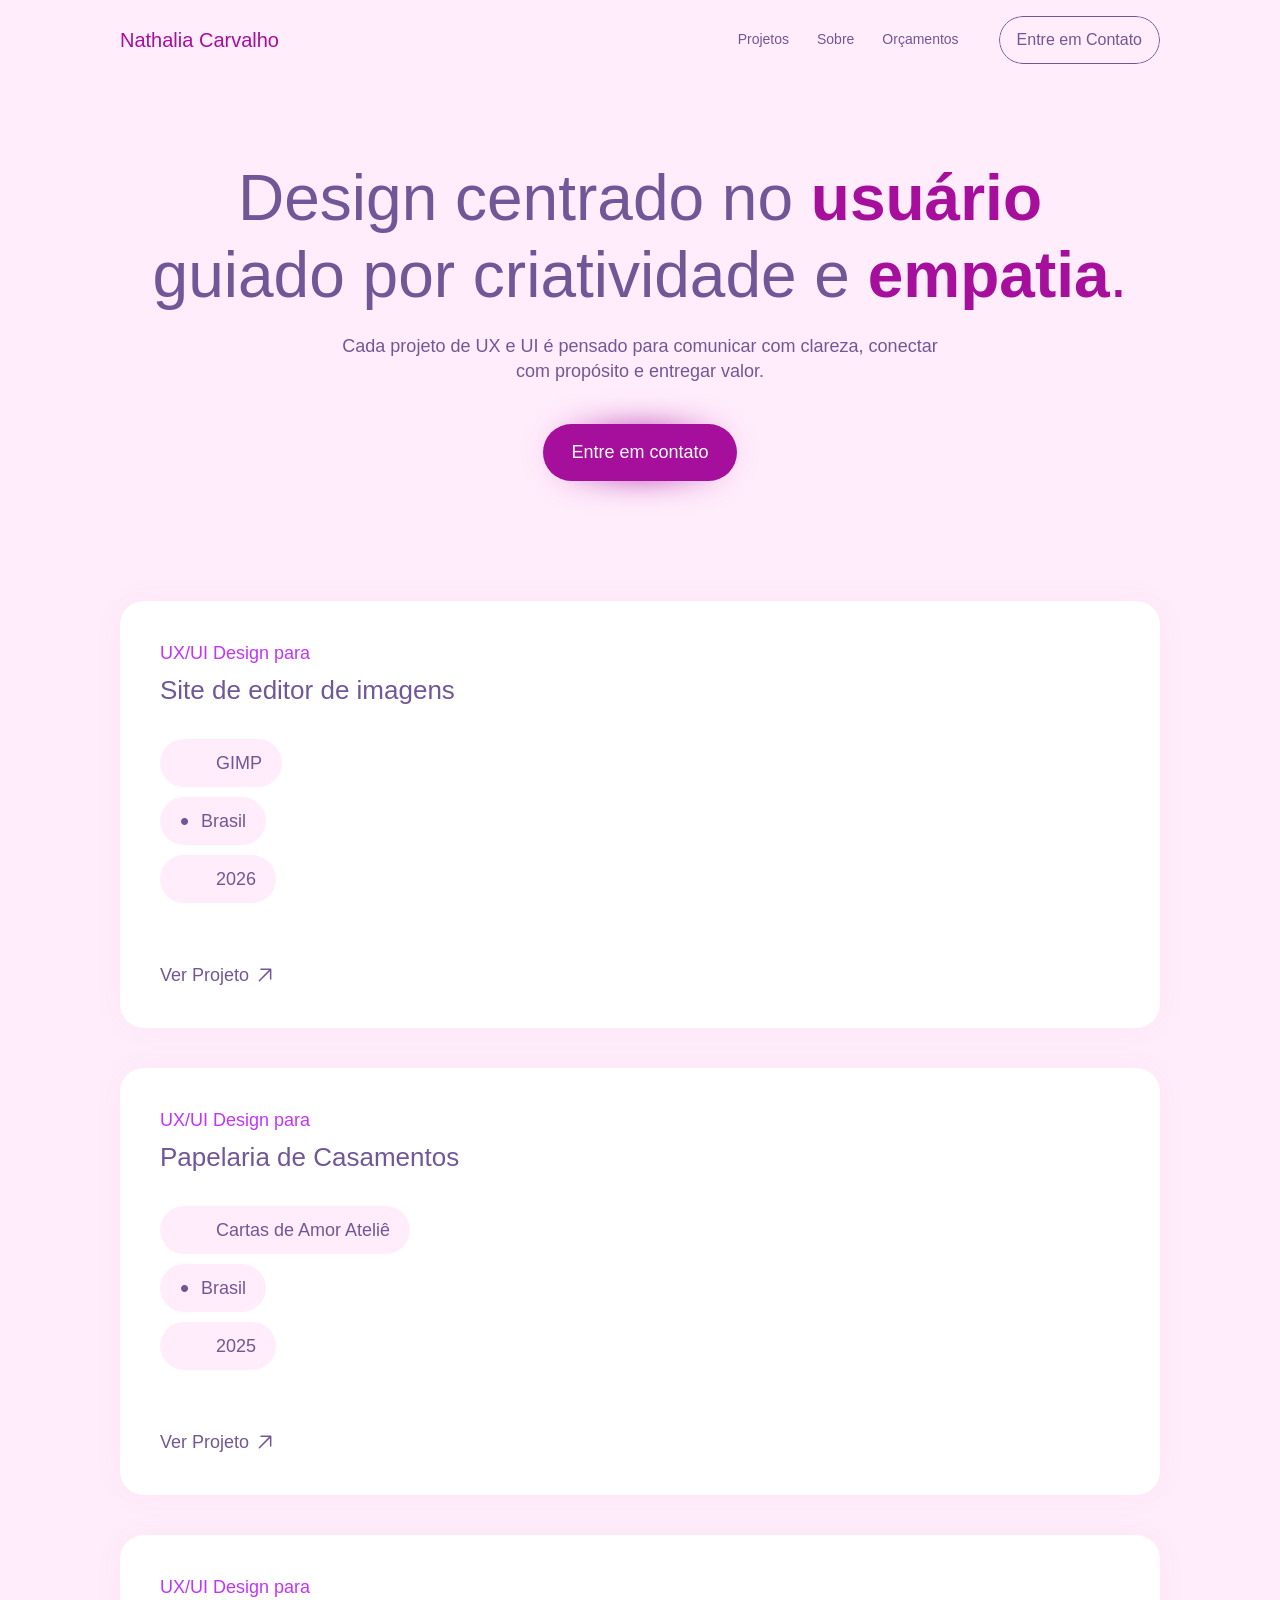
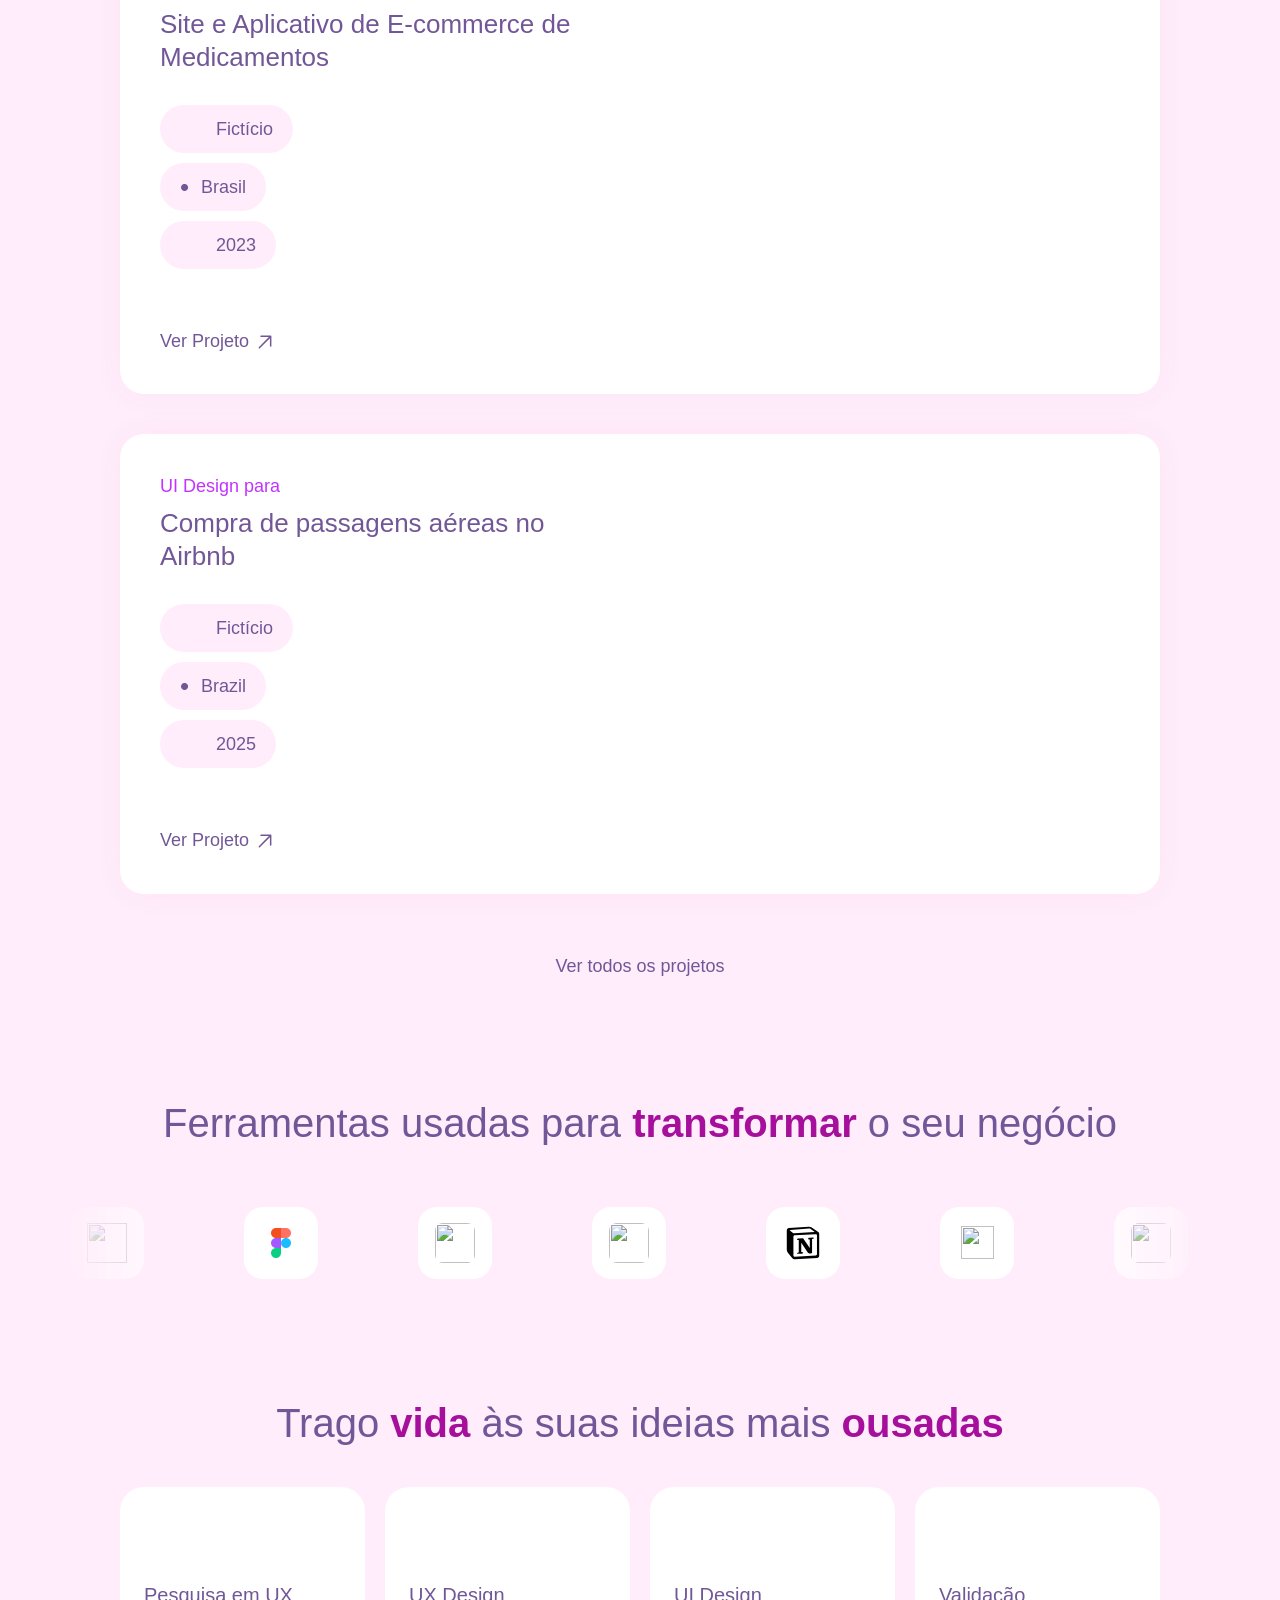
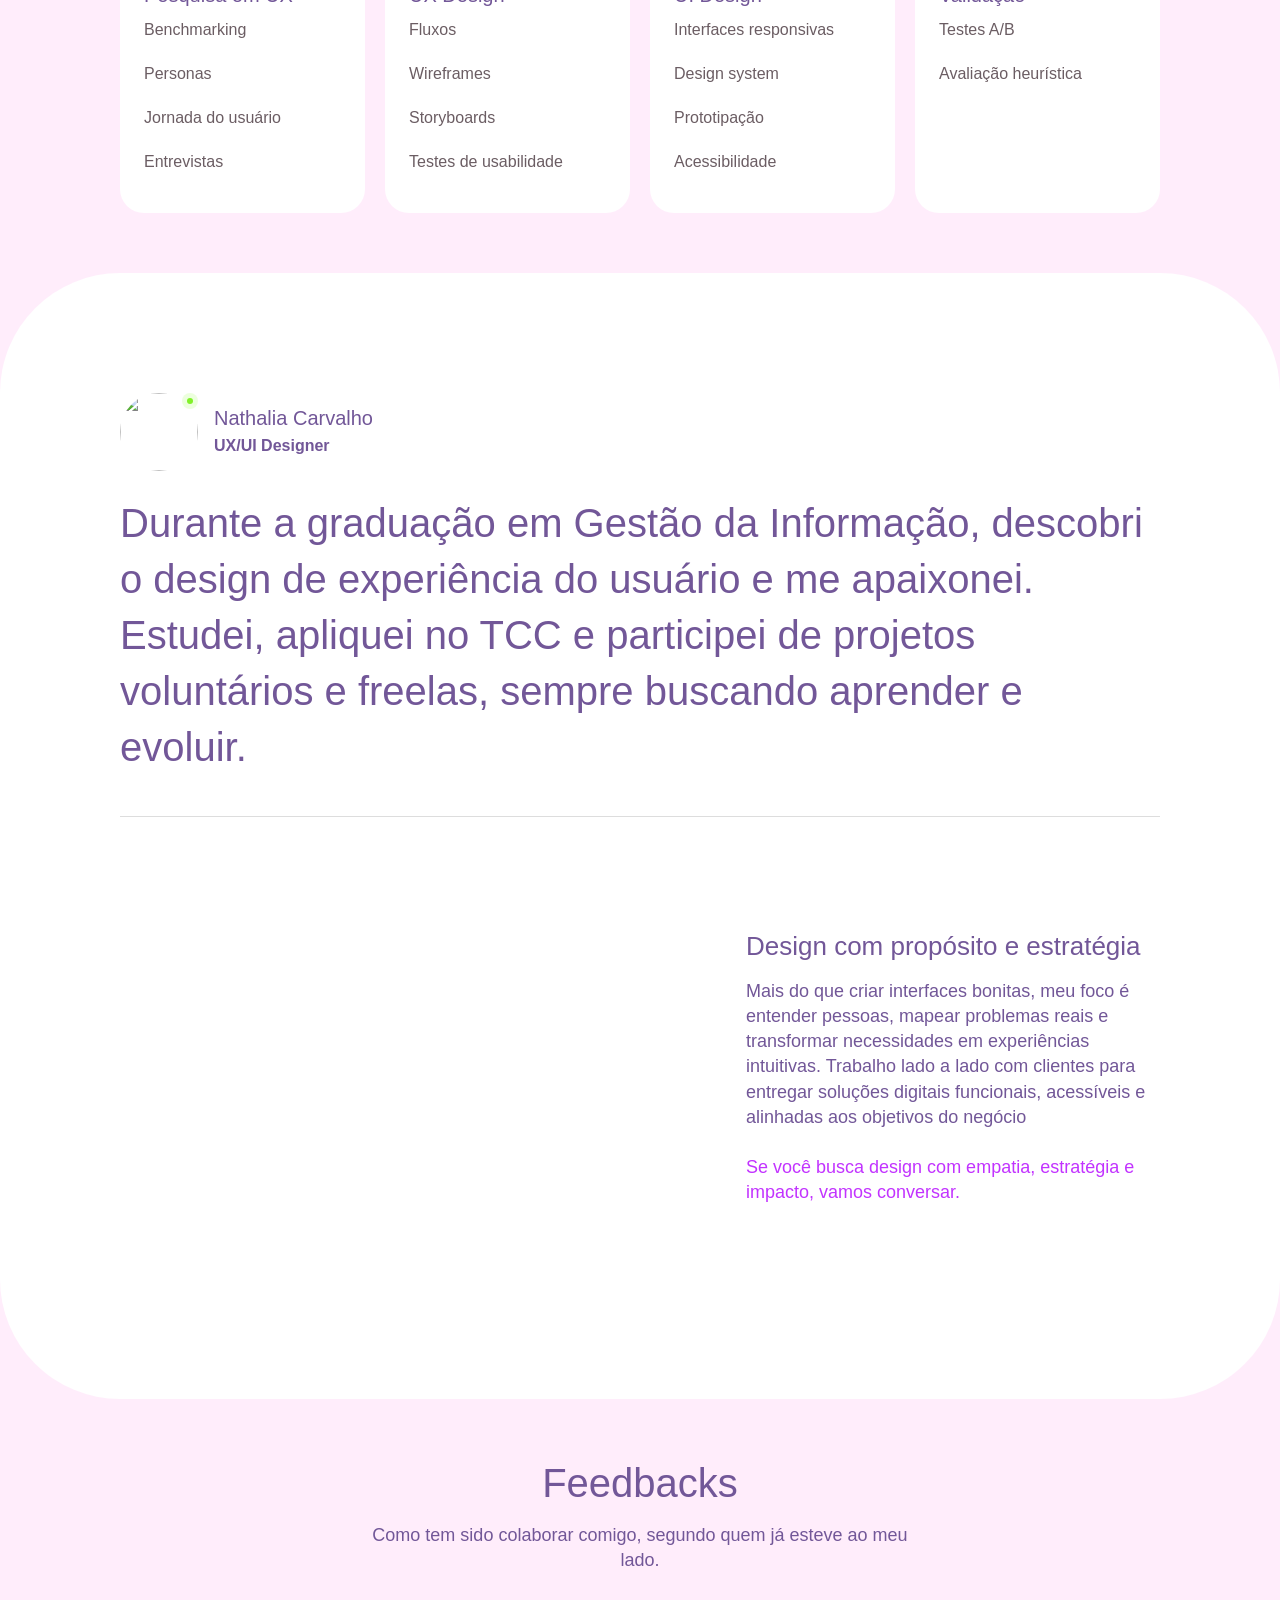
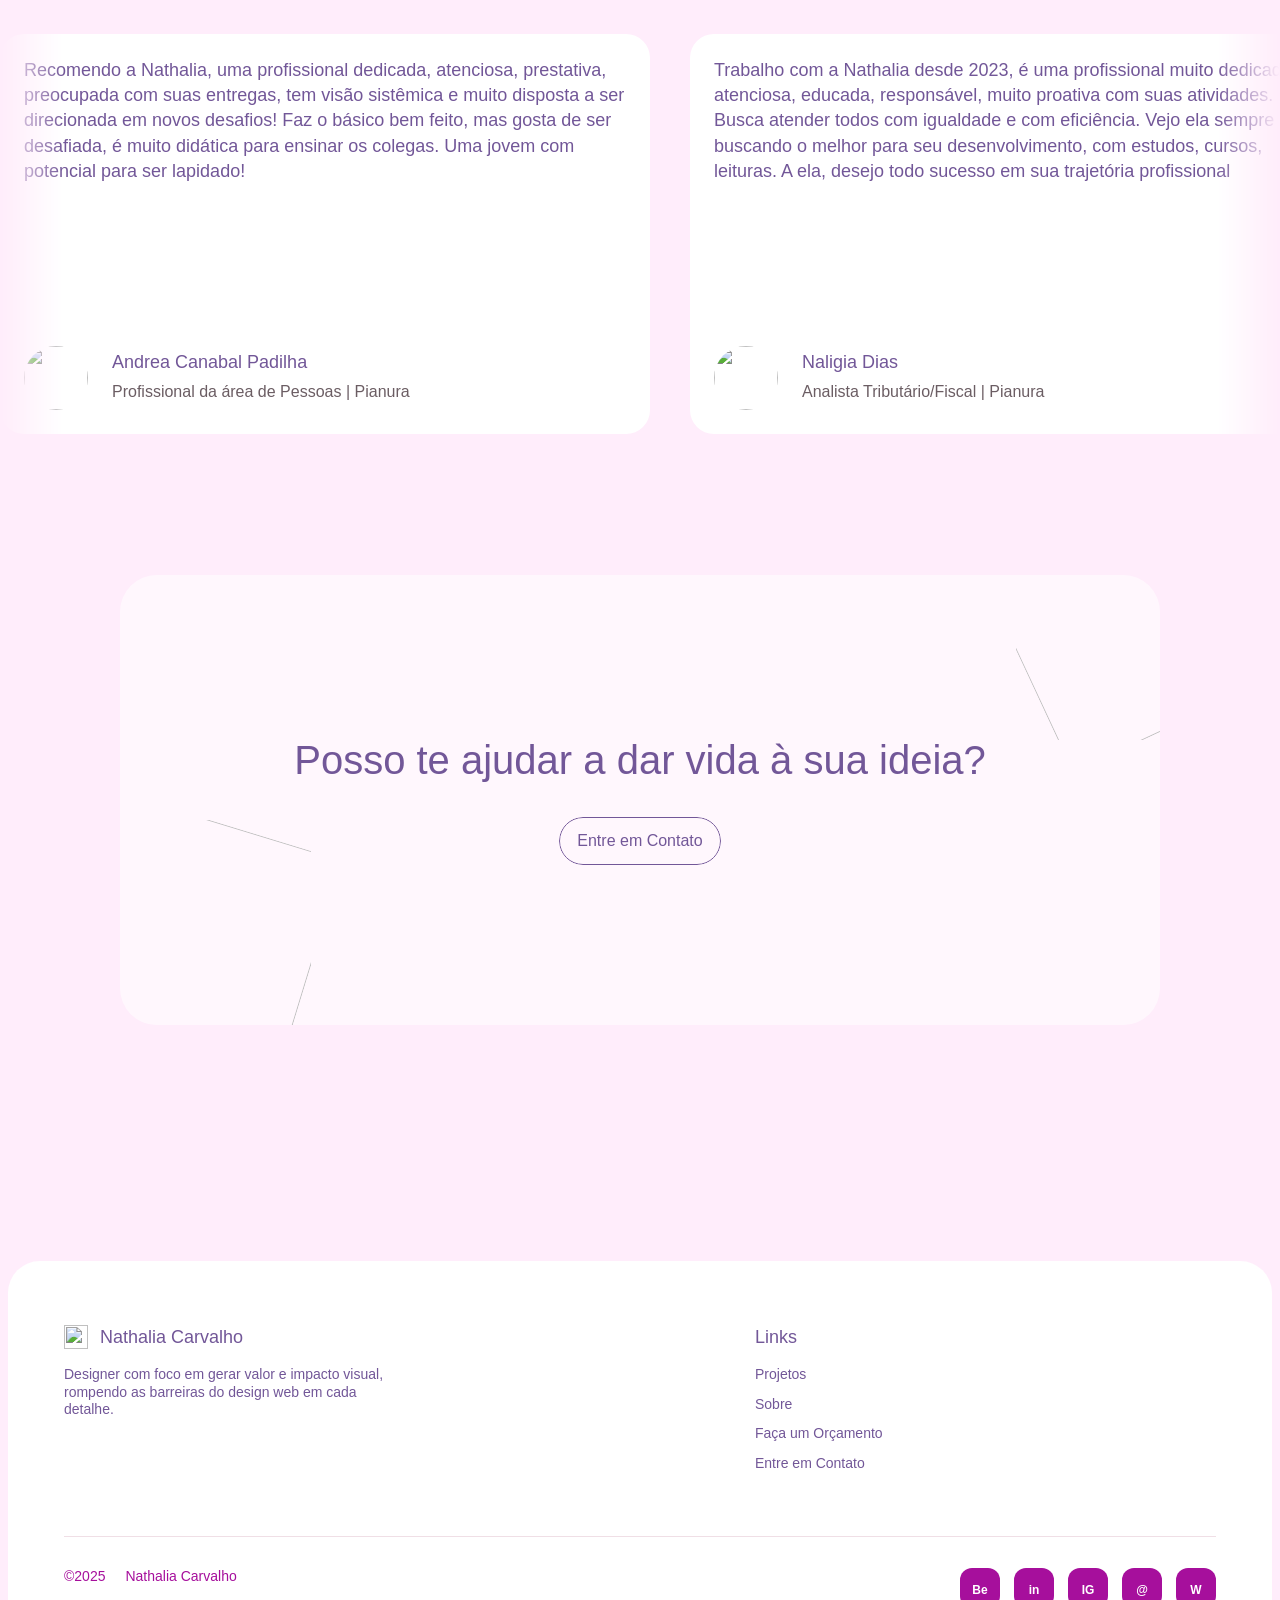
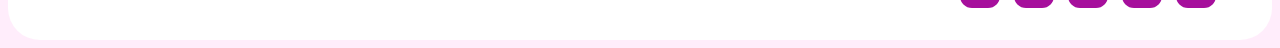
==== commit af5ea2c6: "fixes du" ====
--- a/index.html
+++ b/index.html
@@ -11,7 +11,7 @@
 <meta content="width=device-width" name="viewport"/>
 
 <title>Nathalia Carvalho | UX/UI Designer</title>
-<meta content="UX/UI Designer apaixonada por criar experi�ncias intuitivas que equilibram objetivos de neg�cio e necessidades reais dos usu�rios, atuando da pesquisa at� a entrega da interface." name="description"/>
+<meta content="UX/UI Designer apaixonada por criar experiências intuitivas que equilibram objetivos de negócio e necessidades reais dos usuários, atuando da pesquisa até a entrega da interface." name="description"/>
 
 
 
@@ -20,12 +20,12 @@
 <!-- Open Graph / Facebook -->
 <meta content="website" property="og:type"/>
 <meta content="Nathalia Carvalho | UX/UI Designer" property="og:title"/>
-<meta content="UX/UI Designer apaixonada por criar experi�ncias intuitivas que equilibram objetivos de neg�cio e necessidades reais dos usu�rios, atuando da pesquisa at� a entrega da interface." property="og:description"/>
+<meta content="UX/UI Designer apaixonada por criar experiências intuitivas que equilibram objetivos de negócio e necessidades reais dos usuários, atuando da pesquisa até a entrega da interface." property="og:description"/>
 <meta content="https://framerusercontent.com/assets/kgPgp6MXpmu66oOejY5rO8gEf08.png" property="og:image"/>
 <!-- Twitter -->
 <meta content="summary_large_image" name="twitter:card"/>
 <meta content="Nathalia Carvalho | UX/UI Designer" name="twitter:title"/>
-<meta content="UX/UI Designer apaixonada por criar experi�ncias intuitivas que equilibram objetivos de neg�cio e necessidades reais dos usu�rios, atuando da pesquisa at� a entrega da interface." name="twitter:description"/>
+<meta content="UX/UI Designer apaixonada por criar experiências intuitivas que equilibram objetivos de negócio e necessidades reais dos usuários, atuando da pesquisa até a entrega da interface." name="twitter:description"/>
 <meta content="https://framerusercontent.com/assets/kgPgp6MXpmu66oOejY5rO8gEf08.png" name="twitter:image"/>
 <!-- Global site tag (gtag.js) - Google Analytics -->
 
@@ -39,7 +39,7 @@
 
 
 
-<div data-framer-generated-page="" data-framer-hydrate-v2='{"routeId":"augiA20Il","localeId":"default","breakpoints":[{"hash":"72rtr7","mediaQuery":"(min-width: 1440px)"},{"hash":"1e6p0vz","mediaQuery":"(min-width: 1200px) and (max-width: 1439.98px)"},{"hash":"1n44u72","mediaQuery":"(min-width: 810px) and (max-width: 1199.98px)"},{"hash":"1oed8at","mediaQuery":"(max-width: 809.98px)"}]}' data-framer-page-optimized-at="2026-05-06T12:11:58.161Z" data-framer-ssr-released-at="2026-04-29T13:27:14.540Z" id="main"><div class="ssr-variant hidden-1oed8at"><div class="framer-XCdao framer-GoQUC framer-u7pPy framer-8HiCR framer-wu5HE framer-ufToz framer-wLXgo framer-2bGWW framer-nb6KG framer-72rtr7" data-framer-cursor="nomv0w" data-framer-root="" style="min-height:100vh;width:auto"><div class="framer-1762xni" data-framer-name="Intro"><div class="framer-18op940" data-framer-name="H1+Socials"><div class="framer-1pwzcna" data-framer-appear-id="1pwzcna" data-framer-name="H1" style="opacity:0.001;transform:perspective(1200px) translateY(40px)"><div class="framer-1vfvhxb" data-framer-component-type="RichTextContainer" style="transform:none"><h1 class="framer-text framer-styles-preset-sjbl54" data-styles-preset="O19Chi0_H">Design centrado no <span class="framer-text" style="--framer-text-color:var(--token-ee1f61cb-8e6c-418e-b98b-0b2968f40164, rgb(166, 15, 156))"><strong class="framer-text">usu�rio</strong></span><br class="framer-text"/>guiado por criatividade e <span class="framer-text" style="--framer-text-color:var(--token-ee1f61cb-8e6c-418e-b98b-0b2968f40164, rgb(166, 15, 156))"><strong class="framer-text">empatia</strong>.</span></h1></div><div class="framer-1fqni8t" data-framer-component-type="RichTextContainer" data-framer-name="Description" style="transform:none"><h5 class="framer-text framer-styles-preset-8wrep" data-styles-preset="jYedQ3pFF" style="--framer-text-alignment:center">Cada projeto de UX e UI � pensado para comunicar com clareza, conectar com prop�sito e entregar valor.</h5></div></div></div><div class="framer-10bhwmn" data-framer-appear-id="10bhwmn" style="opacity:0.001;transform:translateY(40px)"><div class="ssr-variant"><div class="framer-1s7icku-container"><a class="framer-iz09T framer-nb6KG framer-1w3lrvw framer-v-1w3lrvw framer-6ecl30" data-framer-name="Top" data-highlight="true" href="https://wa.me/5541997218786" rel="noopener" style="background-color:var(--token-ee1f61cb-8e6c-418e-b98b-0b2968f40164, rgb(166, 15, 156));border-bottom-left-radius:118px;border-bottom-right-radius:118px;border-top-left-radius:118px;border-top-right-radius:118px" tabindex="0" target="_blank"><div class="framer-1geoavy" data-framer-name="Glow" style="background:radial-gradient(50% 100% at 50% 50%, var(--token-ee1f61cb-8e6c-418e-b98b-0b2968f40164, rgb(246, 112, 192)) 0%, rgba(181, 225, 255, 0) 100%);filter:blur(15px);-webkit-filter:blur(15px);border-bottom-left-radius:72px;border-bottom-right-radius:72px;border-top-left-radius:72px;border-top-right-radius:72px"></div><div class="framer-2y420z" data-framer-name="Stroke" style="background:radial-gradient(49.26599999999999% 119% at 50% 50%, var(--token-ee1f61cb-8e6c-418e-b98b-0b2968f40164, rgb(246, 112, 192)) 0%, rgba(125, 203, 255, 0) 100%);border-bottom-left-radius:72px;border-bottom-right-radius:72px;border-top-left-radius:72px;border-top-right-radius:72px"></div><div class="framer-uupjl3" data-framer-name="Fill" style="background-color:var(--token-ee1f61cb-8e6c-418e-b98b-0b2968f40164, rgb(166, 15, 156));border-bottom-left-radius:114px;border-bottom-right-radius:114px;border-top-left-radius:114px;border-top-right-radius:114px"></div><div class="framer-mu6768" data-framer-component-type="RichTextContainer" data-framer-name="Text" style="--extracted-1eung3n:var(--token-138ef10f-c9a0-41b2-8a54-b5baa6e3b33b, rgb(255, 255, 255));--framer-link-text-color:rgb(0, 153, 255);--framer-link-text-decoration:underline;transform:none"><h4 class="framer-text framer-styles-preset-epc8ys" data-styles-preset="RPE7NcICI" style="--framer-text-color:var(--extracted-1eung3n, var(--token-138ef10f-c9a0-41b2-8a54-b5baa6e3b33b, rgb(255, 255, 255)))">Entre em contato</h4></div></a></div></div></div></div><div class="framer-1b4zb4c-container" style="transform:translateX(-50%) perspective(1200px)"><div class="ssr-variant hidden-1n44u72"><nav class="framer-NGYG6 framer-nXOby framer-iEsWR framer-2sevp framer-v-2sevp" data-framer-name="Desktop" style="--border-bottom-width:0px;--border-color:rgba(0, 0, 0, 0);--border-left-width:0px;--border-right-width:0px;--border-style:solid;--border-top-width:0px;backdrop-filter:blur(20px);background-color:var(--token-78700829-9deb-4139-a514-ce0eb43d703b, rgb(250, 250, 250));-webkit-backdrop-filter:blur(20px);width:100%"><nav class="framer-65acbx" data-framer-name="TOP"><a class="framer-9ae2md framer-58kztn" data-framer-name="LOGO" data-framer-page-link-current="true" href="./"><div class="framer-vkq8h7" data-framer-component-type="RichTextContainer" data-framer-name="Case Studies" style="--extracted-a0htzi:var(--token-ee1f61cb-8e6c-418e-b98b-0b2968f40164, rgb(166, 15, 156));--framer-paragraph-spacing:0px;transform:none"><h3 class="framer-text" style='--font-selector:RlM7UmFsZXdheS1tZWRpdW0=;--framer-font-family:"Raleway", "Raleway Placeholder", sans-serif;--framer-font-size:20px;--framer-font-weight:500;--framer-line-height:125%;--framer-text-color:var(--extracted-a0htzi, var(--token-ee1f61cb-8e6c-418e-b98b-0b2968f40164, rgb(166, 15, 156)))'>Nathalia Carvalho</h3></div></a></nav><div class="framer-lb3d6t" data-framer-name="Links"><div class="framer-1mcyx4t"><div class="framer-19m3f2b" data-framer-component-type="RichTextContainer" data-framer-name="Case Studies" style="--extracted-r6o4lv:var(--token-e85b3d33-80cf-4a32-b725-6dea2122ed22, rgb(126, 126, 151));--framer-paragraph-spacing:0px;transform:none"><p class="framer-text framer-styles-preset-akjp7u" data-styles-preset="HpKkry2Nx" style="--framer-text-color:var(--extracted-r6o4lv, var(--token-e85b3d33-80cf-4a32-b725-6dea2122ed22, rgb(126, 126, 151)))"><a class="framer-text framer-styles-preset-1w10pgg" data-styles-preset="PIgP0WHkF" href="projetos.html">Projetos</a></p></div></div><div class="framer-1qmbi5j"><div class="framer-1an0o0" data-framer-component-type="RichTextContainer" data-framer-name="Case Studies" style="--extracted-r6o4lv:var(--token-e85b3d33-80cf-4a32-b725-6dea2122ed22, rgb(126, 126, 151));--framer-paragraph-spacing:0px;transform:none"><p class="framer-text framer-styles-preset-akjp7u" data-styles-preset="HpKkry2Nx" style="--framer-text-color:var(--extracted-r6o4lv, var(--token-e85b3d33-80cf-4a32-b725-6dea2122ed22, rgb(126, 126, 151)))"><a class="framer-text framer-styles-preset-1w10pgg" data-styles-preset="PIgP0WHkF" href="sobre.html">Sobre</a></p></div></div><div class="framer-1tuhsgj"><div class="framer-14dv00g" data-framer-component-type="RichTextContainer" data-framer-name="Case Studies" style="--extracted-r6o4lv:var(--token-e85b3d33-80cf-4a32-b725-6dea2122ed22, rgb(126, 126, 151));--framer-paragraph-spacing:0px;transform:none"><p class="framer-text framer-styles-preset-akjp7u" data-styles-preset="HpKkry2Nx" style="--framer-text-color:var(--extracted-r6o4lv, var(--token-e85b3d33-80cf-4a32-b725-6dea2122ed22, rgb(126, 126, 151)))"><a class="framer-text framer-styles-preset-1w10pgg" data-styles-preset="PIgP0WHkF" href="orcamento.html">Or�amentos</a></p></div></div></div><div class="framer-alnhow"><div class="framer-l36pi2-container"><a class="framer-KQ4vm framer-1ra6v9g framer-v-1ra6v9g framer-9swwau" data-border="true" data-framer-name="Visit Link" href="https://wa.me/5541997218786" rel="noopener" style="--border-bottom-width:1px;--border-color:var(--token-d6376f5b-0896-4d8d-8a71-1f8876d694f4, rgb(6, 6, 8));--border-left-width:1px;--border-right-width:1px;--border-style:solid;--border-top-width:1px;background-color:rgba(0, 0, 0, 0);height:100%;border-bottom-left-radius:24px;border-bottom-right-radius:24px;border-top-left-radius:24px;border-top-right-radius:24px" target="_blank"><div class="framer-hy9lsg" data-framer-component-type="RichTextContainer" data-framer-name="Visit Link" style="--extracted-r6o4lv:var(--token-d6376f5b-0896-4d8d-8a71-1f8876d694f4, rgb(6, 6, 8));--framer-paragraph-spacing:0px;transform:none"><p class="framer-text" style='--font-selector:RlM7UmFsZXdheS1yZWd1bGFy;--framer-font-family:"Raleway", "Raleway Placeholder", sans-serif;--framer-line-height:125%;--framer-text-color:var(--extracted-r6o4lv, var(--token-d6376f5b-0896-4d8d-8a71-1f8876d694f4, rgb(6, 6, 8)))'>Entre em Contato</p></div></a></div></div></nav></div><div class="ssr-variant hidden-1e6p0vz hidden-72rtr7"><nav class="framer-NGYG6 framer-nXOby framer-iEsWR framer-2sevp framer-v-5s22kh" data-framer-name="Tablet Closed" style="--border-bottom-width:0px;--border-color:rgba(0, 0, 0, 0);--border-left-width:0px;--border-right-width:0px;--border-style:solid;--border-top-width:0px;backdrop-filter:blur(20px);background-color:var(--token-78700829-9deb-4139-a514-ce0eb43d703b, rgb(250, 250, 250));-webkit-backdrop-filter:blur(20px);width:100%"><nav class="framer-65acbx" data-framer-name="TOP"><a class="framer-9ae2md framer-58kztn" data-framer-name="LOGO" data-framer-page-link-current="true" href="./"><div class="framer-vkq8h7" data-framer-component-type="RichTextContainer" data-framer-name="Case Studies" style="--extracted-a0htzi:var(--token-ee1f61cb-8e6c-418e-b98b-0b2968f40164, rgb(166, 15, 156));--framer-paragraph-spacing:0px;transform:none"><h3 class="framer-text" style='--font-selector:RlM7UmFsZXdheS1tZWRpdW0=;--framer-font-family:"Raleway", "Raleway Placeholder", sans-serif;--framer-font-size:20px;--framer-font-weight:500;--framer-line-height:125%;--framer-text-color:var(--extracted-a0htzi, var(--token-ee1f61cb-8e6c-418e-b98b-0b2968f40164, rgb(166, 15, 156)))'>Nathalia Carvalho</h3></div></a></nav><div class="framer-7qea0x-container" data-framer-name="Icon" name="Icon"><div style="display:contents"></div></div></nav></div></div><div class="framer-199uzcp" data-framer-name="explore" id="work"><div class="framer-1ggkh98" data-framer-name="wrapper-filled"><div class="framer-42ypqm" data-framer-name="container"><div class="framer-1bi792z" data-framer-appear-id="1bi792z" style="opacity:0.001;transform:translateY(40px)"><div class="ssr-variant"><div class="framer-1kwkebg-container"><a class="framer-T0lTz framer-nb6KG framer-2bGWW framer-8yj4x6 framer-v-8yj4x6 framer-1wg426o" data-framer-name="Desktop" href="./projetos/gimp" style="background-color:var(--token-138ef10f-c9a0-41b2-8a54-b5baa6e3b33b, rgb(255, 255, 255));width:100%;border-bottom-left-radius:24px;border-bottom-right-radius:24px;border-top-left-radius:24px;border-top-right-radius:24px;box-shadow:0px 0px 30px 0px rgba(194, 70, 119, 0.05)"><div class="framer-187c06e" data-framer-name="about"><div class="framer-1wi1wrm" data-framer-name="txt"><div class="framer-1ssofqr" data-framer-name="head-txt"><div class="framer-1ersy5d"><div class="framer-17bkkzd" data-framer-component-type="RichTextContainer" data-framer-name="Almost before we kne" style="--extracted-1eung3n:var(--token-e85b3d33-80cf-4a32-b725-6dea2122ed22, rgb(194, 70, 119));--framer-paragraph-spacing:0px;transform:none"><h4 class="framer-text framer-styles-preset-epc8ys" data-styles-preset="RPE7NcICI" style="--framer-text-color:var(--extracted-1eung3n, var(--token-e85b3d33-80cf-4a32-b725-6dea2122ed22, rgb(194, 70, 119)))">UX/UI Design para </h4></div><div class="framer-1f6ud4e" data-framer-name="head"><div class="framer-y0rvd6" data-framer-component-type="RichTextContainer" data-framer-name="Almost before we kne" style="--framer-paragraph-spacing:0px;transform:none"><h2 class="framer-text framer-styles-preset-1u4f4xu" data-styles-preset="eDe3ZTmK3">Site de editor de imagens</h2></div></div></div></div><div class="framer-1iyrn3n" data-framer-name="features"><div class="framer-foiz6w" data-framer-name="Card Feature" style="background-color:var(--token-78700829-9deb-4139-a514-ce0eb43d703b, rgb(255, 237, 251));border-bottom-left-radius:36px;border-bottom-right-radius:36px;border-top-left-radius:36px;border-top-right-radius:36px"><div class="framer-wfiuds-container"><div style="display:contents"></div></div><div class="framer-1v3x37i" data-framer-component-type="RichTextContainer" data-framer-name="Text" style="--extracted-r6o4lv:var(--token-d6376f5b-0896-4d8d-8a71-1f8876d694f4, rgb(44, 4, 28));--framer-paragraph-spacing:16px;transform:none"><p class="framer-text" style='--font-selector:RlM7U2F0b3NoaS1yZWd1bGFy;--framer-font-family:"Satoshi", "Satoshi Placeholder", sans-serif;--framer-font-size:18px;--framer-line-height:24px;--framer-text-color:var(--extracted-r6o4lv, var(--token-d6376f5b-0896-4d8d-8a71-1f8876d694f4, rgb(44, 4, 28)))'>GIMP</p></div></div><div class="framer-gw01gw" data-framer-name="Card Feature" style="background-color:var(--token-78700829-9deb-4139-a514-ce0eb43d703b, rgb(255, 237, 251));border-bottom-left-radius:36px;border-bottom-right-radius:36px;border-top-left-radius:36px;border-top-right-radius:36px"><div class="framer-5e4h0o" data-framer-component-type="RichTextContainer" data-framer-name="Text" style="--extracted-r6o4lv:var(--token-d6376f5b-0896-4d8d-8a71-1f8876d694f4, rgb(44, 4, 28));--framer-paragraph-spacing:16px;transform:none"><p class="framer-text" style='--font-selector:RlM7U2F0b3NoaS1yZWd1bGFy;--framer-font-family:"Satoshi", "Satoshi Placeholder", sans-serif;--framer-font-size:26px;--framer-line-height:24px;--framer-text-color:var(--extracted-r6o4lv, var(--token-d6376f5b-0896-4d8d-8a71-1f8876d694f4, rgb(44, 4, 28)))'>????</p></div><div class="framer-ojhbld" data-framer-component-type="RichTextContainer" data-framer-name="Text" style="--extracted-r6o4lv:var(--token-d6376f5b-0896-4d8d-8a71-1f8876d694f4, rgb(44, 4, 28));--framer-paragraph-spacing:16px;transform:none"><p class="framer-text" style='--font-selector:RlM7U2F0b3NoaS1yZWd1bGFy;--framer-font-family:"Satoshi", "Satoshi Placeholder", sans-serif;--framer-font-size:18px;--framer-line-height:24px;--framer-text-color:var(--extracted-r6o4lv, var(--token-d6376f5b-0896-4d8d-8a71-1f8876d694f4, rgb(44, 4, 28)))'>Brasil</p></div></div><div class="framer-1fqci3y" data-framer-name="Card Feature" style="background-color:var(--token-18b2670f-3bf0-4a11-877b-986ff740a280, rgb(255, 242, 244));border-bottom-left-radius:36px;border-bottom-right-radius:36px;border-top-left-radius:36px;border-top-right-radius:36px"><div class="framer-crs7by-container"><div style="display:contents"></div></div><div class="framer-1il3xs5" data-framer-component-type="RichTextContainer" data-framer-name="Text" style="--extracted-r6o4lv:var(--token-d6376f5b-0896-4d8d-8a71-1f8876d694f4, rgb(44, 4, 28));--framer-paragraph-spacing:16px;transform:none"><p class="framer-text" style='--font-selector:RlM7U2F0b3NoaS1yZWd1bGFy;--framer-font-family:"Satoshi", "Satoshi Placeholder", sans-serif;--framer-font-size:18px;--framer-line-height:24px;--framer-text-color:var(--extracted-r6o4lv, var(--token-d6376f5b-0896-4d8d-8a71-1f8876d694f4, rgb(44, 4, 28)))'>2026</p></div></div></div></div><div class="framer-gzun4n"><div class="framer-f0g822" data-framer-name="Link Item"><div class="framer-n13c9w" data-framer-component-type="RichTextContainer" data-framer-name="Text" style="--framer-paragraph-spacing:0px;transform:none"><h4 class="framer-text framer-styles-preset-epc8ys" data-styles-preset="RPE7NcICI">Ver Projeto</h4></div><div class="framer-1e93x5l-container"><div class="framer-TusEB framer-dwbonq framer-v-6szsiw" data-framer-name="Black" style="height:100%;width:100%"><div _constraints="[object Object]" aria-hidden="true" class="framer-j87hxf" data-framer-component-type="SVG" data-framer-name="Arrow" parentsize="0" rotation="0" shadows="" style="background-color:rgba(0, 0, 0, 0);image-rendering:pixelated;flex-shrink:0"><div class="svgContainer" style="width:100%;height:100%;aspect-ratio:inherit"><svg style="width:100%;height:100%;"><use href="#svg12727872447"></use></svg></div></div></div></div></div></div></div><div class="framer-1dymizk" data-framer-name="images"><div class="framer-1kcov9c" data-framer-name="1" style="border-bottom-left-radius:16px;border-bottom-right-radius:16px;border-top-left-radius:16px;border-top-right-radius:16px"><div data-framer-background-image-wrapper="true" style="position:absolute;border-radius:inherit;corner-shape:inherit;top:0;right:0;bottom:0;left:0"><img alt="" decoding="async" height="927" sizes="(min-width: 1440px) max(calc(100vw - 240px) - 80px, 1px), (min-width: 1200px) and (max-width: 1439.98px) max(calc(100vw - 240px) - 80px, 1px), (min-width: 810px) and (max-width: 1199.98px) max(calc(100vw - 120px) - 80px, 1px), (max-width: 809.98px) calc(calc(100vw - 40px) - 48px)" src="https://framerusercontent.com/images/O3rVG9Pjf6eOyXTVTK83uSMlS8.png?width=1462&amp;height=927" srcset="https://framerusercontent.com/images/O3rVG9Pjf6eOyXTVTK83uSMlS8.png?scale-down-to=512&amp;width=1462&amp;height=927 512w,https://framerusercontent.com/images/O3rVG9Pjf6eOyXTVTK83uSMlS8.png?scale-down-to=1024&amp;width=1462&amp;height=927 1024w,https://framerusercontent.com/images/O3rVG9Pjf6eOyXTVTK83uSMlS8.png?width=1462&amp;height=927 1462w" style="display:block;width:100%;height:100%;border-radius:inherit;corner-shape:inherit;object-position:center;object-fit:cover" width="1462"/></div></div></div></a></div></div><div class="ssr-variant"><div class="framer-1kwkebg-container"><a class="framer-T0lTz framer-nb6KG framer-2bGWW framer-8yj4x6 framer-v-8yj4x6 framer-1wg426o" data-framer-name="Desktop" href="./projetos/cartas-de-amor-atelie" style="background-color:var(--token-138ef10f-c9a0-41b2-8a54-b5baa6e3b33b, rgb(255, 255, 255));width:100%;border-bottom-left-radius:24px;border-bottom-right-radius:24px;border-top-left-radius:24px;border-top-right-radius:24px;box-shadow:0px 0px 30px 0px rgba(194, 70, 119, 0.05)"><div class="framer-187c06e" data-framer-name="about"><div class="framer-1wi1wrm" data-framer-name="txt"><div class="framer-1ssofqr" data-framer-name="head-txt"><div class="framer-1ersy5d"><div class="framer-17bkkzd" data-framer-component-type="RichTextContainer" data-framer-name="Almost before we kne" style="--extracted-1eung3n:var(--token-e85b3d33-80cf-4a32-b725-6dea2122ed22, rgb(194, 70, 119));--framer-paragraph-spacing:0px;transform:none"><h4 class="framer-text framer-styles-preset-epc8ys" data-styles-preset="RPE7NcICI" style="--framer-text-color:var(--extracted-1eung3n, var(--token-e85b3d33-80cf-4a32-b725-6dea2122ed22, rgb(194, 70, 119)))">UX/UI Design para</h4></div><div class="framer-1f6ud4e" data-framer-name="head"><div class="framer-y0rvd6" data-framer-component-type="RichTextContainer" data-framer-name="Almost before we kne" style="--framer-paragraph-spacing:0px;transform:none"><h2 class="framer-text framer-styles-preset-1u4f4xu" data-styles-preset="eDe3ZTmK3">Papelaria de Casamentos</h2></div></div></div></div><div class="framer-1iyrn3n" data-framer-name="features"><div class="framer-foiz6w" data-framer-name="Card Feature" style="background-color:var(--token-78700829-9deb-4139-a514-ce0eb43d703b, rgb(255, 237, 251));border-bottom-left-radius:36px;border-bottom-right-radius:36px;border-top-left-radius:36px;border-top-right-radius:36px"><div class="framer-wfiuds-container"><div style="display:contents"></div></div><div class="framer-1v3x37i" data-framer-component-type="RichTextContainer" data-framer-name="Text" style="--extracted-r6o4lv:var(--token-d6376f5b-0896-4d8d-8a71-1f8876d694f4, rgb(44, 4, 28));--framer-paragraph-spacing:16px;transform:none"><p class="framer-text" style='--font-selector:RlM7U2F0b3NoaS1yZWd1bGFy;--framer-font-family:"Satoshi", "Satoshi Placeholder", sans-serif;--framer-font-size:18px;--framer-line-height:24px;--framer-text-color:var(--extracted-r6o4lv, var(--token-d6376f5b-0896-4d8d-8a71-1f8876d694f4, rgb(44, 4, 28)))'>Cartas de Amor Ateli�</p></div></div><div class="framer-gw01gw" data-framer-name="Card Feature" style="background-color:var(--token-78700829-9deb-4139-a514-ce0eb43d703b, rgb(255, 237, 251));border-bottom-left-radius:36px;border-bottom-right-radius:36px;border-top-left-radius:36px;border-top-right-radius:36px"><div class="framer-5e4h0o" data-framer-component-type="RichTextContainer" data-framer-name="Text" style="--extracted-r6o4lv:var(--token-d6376f5b-0896-4d8d-8a71-1f8876d694f4, rgb(44, 4, 28));--framer-paragraph-spacing:16px;transform:none"><p class="framer-text" style='--font-selector:RlM7U2F0b3NoaS1yZWd1bGFy;--framer-font-family:"Satoshi", "Satoshi Placeholder", sans-serif;--framer-font-size:26px;--framer-line-height:24px;--framer-text-color:var(--extracted-r6o4lv, var(--token-d6376f5b-0896-4d8d-8a71-1f8876d694f4, rgb(44, 4, 28)))'>????</p></div><div class="framer-ojhbld" data-framer-component-type="RichTextContainer" data-framer-name="Text" style="--extracted-r6o4lv:var(--token-d6376f5b-0896-4d8d-8a71-1f8876d694f4, rgb(44, 4, 28));--framer-paragraph-spacing:16px;transform:none"><p class="framer-text" style='--font-selector:RlM7U2F0b3NoaS1yZWd1bGFy;--framer-font-family:"Satoshi", "Satoshi Placeholder", sans-serif;--framer-font-size:18px;--framer-line-height:24px;--framer-text-color:var(--extracted-r6o4lv, var(--token-d6376f5b-0896-4d8d-8a71-1f8876d694f4, rgb(44, 4, 28)))'>Brasil</p></div></div><div class="framer-1fqci3y" data-framer-name="Card Feature" style="background-color:var(--token-18b2670f-3bf0-4a11-877b-986ff740a280, rgb(255, 242, 244));border-bottom-left-radius:36px;border-bottom-right-radius:36px;border-top-left-radius:36px;border-top-right-radius:36px"><div class="framer-crs7by-container"><div style="display:contents"></div></div><div class="framer-1il3xs5" data-framer-component-type="RichTextContainer" data-framer-name="Text" style="--extracted-r6o4lv:var(--token-d6376f5b-0896-4d8d-8a71-1f8876d694f4, rgb(44, 4, 28));--framer-paragraph-spacing:16px;transform:none"><p class="framer-text" style='--font-selector:RlM7U2F0b3NoaS1yZWd1bGFy;--framer-font-family:"Satoshi", "Satoshi Placeholder", sans-serif;--framer-font-size:18px;--framer-line-height:24px;--framer-text-color:var(--extracted-r6o4lv, var(--token-d6376f5b-0896-4d8d-8a71-1f8876d694f4, rgb(44, 4, 28)))'>2025</p></div></div></div></div><div class="framer-gzun4n"><div class="framer-f0g822" data-framer-name="Link Item"><div class="framer-n13c9w" data-framer-component-type="RichTextContainer" data-framer-name="Text" style="--framer-paragraph-spacing:0px;transform:none"><h4 class="framer-text framer-styles-preset-epc8ys" data-styles-preset="RPE7NcICI">Ver Projeto</h4></div><div class="framer-1e93x5l-container"><div class="framer-TusEB framer-dwbonq framer-v-6szsiw" data-framer-name="Black" style="height:100%;width:100%"><div _constraints="[object Object]" aria-hidden="true" class="framer-j87hxf" data-framer-component-type="SVG" data-framer-name="Arrow" parentsize="0" rotation="0" shadows="" style="background-color:rgba(0, 0, 0, 0);image-rendering:pixelated;flex-shrink:0"><div class="svgContainer" style="width:100%;height:100%;aspect-ratio:inherit"><svg style="width:100%;height:100%;"><use href="#svg12727872447"></use></svg></div></div></div></div></div></div></div><div class="framer-1dymizk" data-framer-name="images"><div class="framer-1kcov9c" data-framer-name="1" style="border-bottom-left-radius:16px;border-bottom-right-radius:16px;border-top-left-radius:16px;border-top-right-radius:16px"><div data-framer-background-image-wrapper="true" style="position:absolute;border-radius:inherit;corner-shape:inherit;top:0;right:0;bottom:0;left:0"><img alt="" decoding="async" height="600" sizes="(min-width: 1440px) max(calc(100vw - 240px) - 80px, 1px), (min-width: 1200px) and (max-width: 1439.98px) max(calc(100vw - 240px) - 80px, 1px), (min-width: 810px) and (max-width: 1199.98px) max(calc(100vw - 120px) - 80px, 1px), (max-width: 809.98px) calc(calc(100vw - 40px) - 48px)" src="https://framerusercontent.com/images/4HUu3XGj0eMsZWx2c2KUbmL99w.gif?width=800&amp;height=600" srcset="https://framerusercontent.com/images/4HUu3XGj0eMsZWx2c2KUbmL99w.gif?scale-down-to=512&amp;width=800&amp;height=600 512w,https://framerusercontent.com/images/4HUu3XGj0eMsZWx2c2KUbmL99w.gif?width=800&amp;height=600 800w" style="display:block;width:100%;height:100%;border-radius:inherit;corner-shape:inherit;object-position:center;object-fit:cover" width="800"/></div></div></div></a></div></div><div class="ssr-variant"><div class="framer-1kwkebg-container"><a class="framer-T0lTz framer-nb6KG framer-2bGWW framer-8yj4x6 framer-v-8yj4x6 framer-1wg426o" data-framer-name="Desktop" href="./projetos/remedcy" style="background-color:var(--token-138ef10f-c9a0-41b2-8a54-b5baa6e3b33b, rgb(255, 255, 255));width:100%;border-bottom-left-radius:24px;border-bottom-right-radius:24px;border-top-left-radius:24px;border-top-right-radius:24px;box-shadow:0px 0px 30px 0px rgba(194, 70, 119, 0.05)"><div class="framer-187c06e" data-framer-name="about"><div class="framer-1wi1wrm" data-framer-name="txt"><div class="framer-1ssofqr" data-framer-name="head-txt"><div class="framer-1ersy5d"><div class="framer-17bkkzd" data-framer-component-type="RichTextContainer" data-framer-name="Almost before we kne" style="--extracted-1eung3n:var(--token-e85b3d33-80cf-4a32-b725-6dea2122ed22, rgb(194, 70, 119));--framer-paragraph-spacing:0px;transform:none"><h4 class="framer-text framer-styles-preset-epc8ys" data-styles-preset="RPE7NcICI" style="--framer-text-color:var(--extracted-1eung3n, var(--token-e85b3d33-80cf-4a32-b725-6dea2122ed22, rgb(194, 70, 119)))">UX/UI Design para</h4></div><div class="framer-1f6ud4e" data-framer-name="head"><div class="framer-y0rvd6" data-framer-component-type="RichTextContainer" data-framer-name="Almost before we kne" style="--framer-paragraph-spacing:0px;transform:none"><h2 class="framer-text framer-styles-preset-1u4f4xu" data-styles-preset="eDe3ZTmK3">Site e Aplicativo de E-commerce de Medicamentos</h2></div></div></div></div><div class="framer-1iyrn3n" data-framer-name="features"><div class="framer-foiz6w" data-framer-name="Card Feature" style="background-color:var(--token-78700829-9deb-4139-a514-ce0eb43d703b, rgb(255, 237, 251));border-bottom-left-radius:36px;border-bottom-right-radius:36px;border-top-left-radius:36px;border-top-right-radius:36px"><div class="framer-wfiuds-container"><div style="display:contents"></div></div><div class="framer-1v3x37i" data-framer-component-type="RichTextContainer" data-framer-name="Text" style="--extracted-r6o4lv:var(--token-d6376f5b-0896-4d8d-8a71-1f8876d694f4, rgb(44, 4, 28));--framer-paragraph-spacing:16px;transform:none"><p class="framer-text" style='--font-selector:RlM7U2F0b3NoaS1yZWd1bGFy;--framer-font-family:"Satoshi", "Satoshi Placeholder", sans-serif;--framer-font-size:18px;--framer-line-height:24px;--framer-text-color:var(--extracted-r6o4lv, var(--token-d6376f5b-0896-4d8d-8a71-1f8876d694f4, rgb(44, 4, 28)))'>Fict�cio</p></div></div><div class="framer-gw01gw" data-framer-name="Card Feature" style="background-color:var(--token-78700829-9deb-4139-a514-ce0eb43d703b, rgb(255, 237, 251));border-bottom-left-radius:36px;border-bottom-right-radius:36px;border-top-left-radius:36px;border-top-right-radius:36px"><div class="framer-5e4h0o" data-framer-component-type="RichTextContainer" data-framer-name="Text" style="--extracted-r6o4lv:var(--token-d6376f5b-0896-4d8d-8a71-1f8876d694f4, rgb(44, 4, 28));--framer-paragraph-spacing:16px;transform:none"><p class="framer-text" style='--font-selector:RlM7U2F0b3NoaS1yZWd1bGFy;--framer-font-family:"Satoshi", "Satoshi Placeholder", sans-serif;--framer-font-size:26px;--framer-line-height:24px;--framer-text-color:var(--extracted-r6o4lv, var(--token-d6376f5b-0896-4d8d-8a71-1f8876d694f4, rgb(44, 4, 28)))'>????</p></div><div class="framer-ojhbld" data-framer-component-type="RichTextContainer" data-framer-name="Text" style="--extracted-r6o4lv:var(--token-d6376f5b-0896-4d8d-8a71-1f8876d694f4, rgb(44, 4, 28));--framer-paragraph-spacing:16px;transform:none"><p class="framer-text" style='--font-selector:RlM7U2F0b3NoaS1yZWd1bGFy;--framer-font-family:"Satoshi", "Satoshi Placeholder", sans-serif;--framer-font-size:18px;--framer-line-height:24px;--framer-text-color:var(--extracted-r6o4lv, var(--token-d6376f5b-0896-4d8d-8a71-1f8876d694f4, rgb(44, 4, 28)))'>Brasil</p></div></div><div class="framer-1fqci3y" data-framer-name="Card Feature" style="background-color:var(--token-18b2670f-3bf0-4a11-877b-986ff740a280, rgb(255, 242, 244));border-bottom-left-radius:36px;border-bottom-right-radius:36px;border-top-left-radius:36px;border-top-right-radius:36px"><div class="framer-crs7by-container"><div style="display:contents"></div></div><div class="framer-1il3xs5" data-framer-component-type="RichTextContainer" data-framer-name="Text" style="--extracted-r6o4lv:var(--token-d6376f5b-0896-4d8d-8a71-1f8876d694f4, rgb(44, 4, 28));--framer-paragraph-spacing:16px;transform:none"><p class="framer-text" style='--font-selector:RlM7U2F0b3NoaS1yZWd1bGFy;--framer-font-family:"Satoshi", "Satoshi Placeholder", sans-serif;--framer-font-size:18px;--framer-line-height:24px;--framer-text-color:var(--extracted-r6o4lv, var(--token-d6376f5b-0896-4d8d-8a71-1f8876d694f4, rgb(44, 4, 28)))'>2023</p></div></div></div></div><div class="framer-gzun4n"><div class="framer-f0g822" data-framer-name="Link Item"><div class="framer-n13c9w" data-framer-component-type="RichTextContainer" data-framer-name="Text" style="--framer-paragraph-spacing:0px;transform:none"><h4 class="framer-text framer-styles-preset-epc8ys" data-styles-preset="RPE7NcICI">Ver Projeto</h4></div><div class="framer-1e93x5l-container"><div class="framer-TusEB framer-dwbonq framer-v-6szsiw" data-framer-name="Black" style="height:100%;width:100%"><div _constraints="[object Object]" aria-hidden="true" class="framer-j87hxf" data-framer-component-type="SVG" data-framer-name="Arrow" parentsize="0" rotation="0" shadows="" style="background-color:rgba(0, 0, 0, 0);image-rendering:pixelated;flex-shrink:0"><div class="svgContainer" style="width:100%;height:100%;aspect-ratio:inherit"><svg style="width:100%;height:100%;"><use href="#svg12727872447"></use></svg></div></div></div></div></div></div></div><div class="framer-1dymizk" data-framer-name="images"><div class="framer-1kcov9c" data-framer-name="1" style="border-bottom-left-radius:16px;border-bottom-right-radius:16px;border-top-left-radius:16px;border-top-right-radius:16px"><div data-framer-background-image-wrapper="true" style="position:absolute;border-radius:inherit;corner-shape:inherit;top:0;right:0;bottom:0;left:0"><img alt="" decoding="async" height="600" sizes="(min-width: 1440px) max(calc(100vw - 240px) - 80px, 1px), (min-width: 1200px) and (max-width: 1439.98px) max(calc(100vw - 240px) - 80px, 1px), (min-width: 810px) and (max-width: 1199.98px) max(calc(100vw - 120px) - 80px, 1px), (max-width: 809.98px) calc(calc(100vw - 40px) - 48px)" src="https://framerusercontent.com/images/AuKJaHjr0afIU22jydGZMwCHe6M.gif?width=800&amp;height=600" srcset="https://framerusercontent.com/images/AuKJaHjr0afIU22jydGZMwCHe6M.gif?scale-down-to=512&amp;width=800&amp;height=600 512w,https://framerusercontent.com/images/AuKJaHjr0afIU22jydGZMwCHe6M.gif?width=800&amp;height=600 800w" style="display:block;width:100%;height:100%;border-radius:inherit;corner-shape:inherit;object-position:center;object-fit:cover" width="800"/></div></div></div></a></div></div><div class="ssr-variant"><div class="framer-1kwkebg-container"><a class="framer-T0lTz framer-nb6KG framer-2bGWW framer-8yj4x6 framer-v-8yj4x6 framer-1wg426o" data-framer-name="Desktop" href="./projetos/compra-de-passagens-a�reas-no-airbnb" style="background-color:var(--token-138ef10f-c9a0-41b2-8a54-b5baa6e3b33b, rgb(255, 255, 255));width:100%;border-bottom-left-radius:24px;border-bottom-right-radius:24px;border-top-left-radius:24px;border-top-right-radius:24px;box-shadow:0px 0px 30px 0px rgba(194, 70, 119, 0.05)"><div class="framer-187c06e" data-framer-name="about"><div class="framer-1wi1wrm" data-framer-name="txt"><div class="framer-1ssofqr" data-framer-name="head-txt"><div class="framer-1ersy5d"><div class="framer-17bkkzd" data-framer-component-type="RichTextContainer" data-framer-name="Almost before we kne" style="--extracted-1eung3n:var(--token-e85b3d33-80cf-4a32-b725-6dea2122ed22, rgb(194, 70, 119));--framer-paragraph-spacing:0px;transform:none"><h4 class="framer-text framer-styles-preset-epc8ys" data-styles-preset="RPE7NcICI" style="--framer-text-color:var(--extracted-1eung3n, var(--token-e85b3d33-80cf-4a32-b725-6dea2122ed22, rgb(194, 70, 119)))">UI Design para</h4></div><div class="framer-1f6ud4e" data-framer-name="head"><div class="framer-y0rvd6" data-framer-component-type="RichTextContainer" data-framer-name="Almost before we kne" style="--framer-paragraph-spacing:0px;transform:none"><h2 class="framer-text framer-styles-preset-1u4f4xu" data-styles-preset="eDe3ZTmK3">Compra de passagens a�reas no Airbnb</h2></div></div></div></div><div class="framer-1iyrn3n" data-framer-name="features"><div class="framer-foiz6w" data-framer-name="Card Feature" style="background-color:var(--token-78700829-9deb-4139-a514-ce0eb43d703b, rgb(255, 237, 251));border-bottom-left-radius:36px;border-bottom-right-radius:36px;border-top-left-radius:36px;border-top-right-radius:36px"><div class="framer-wfiuds-container"><div style="display:contents"></div></div><div class="framer-1v3x37i" data-framer-component-type="RichTextContainer" data-framer-name="Text" style="--extracted-r6o4lv:var(--token-d6376f5b-0896-4d8d-8a71-1f8876d694f4, rgb(44, 4, 28));--framer-paragraph-spacing:16px;transform:none"><p class="framer-text" style='--font-selector:RlM7U2F0b3NoaS1yZWd1bGFy;--framer-font-family:"Satoshi", "Satoshi Placeholder", sans-serif;--framer-font-size:18px;--framer-line-height:24px;--framer-text-color:var(--extracted-r6o4lv, var(--token-d6376f5b-0896-4d8d-8a71-1f8876d694f4, rgb(44, 4, 28)))'>Fict�cio</p></div></div><div class="framer-gw01gw" data-framer-name="Card Feature" style="background-color:var(--token-78700829-9deb-4139-a514-ce0eb43d703b, rgb(255, 237, 251));border-bottom-left-radius:36px;border-bottom-right-radius:36px;border-top-left-radius:36px;border-top-right-radius:36px"><div class="framer-5e4h0o" data-framer-component-type="RichTextContainer" data-framer-name="Text" style="--extracted-r6o4lv:var(--token-d6376f5b-0896-4d8d-8a71-1f8876d694f4, rgb(44, 4, 28));--framer-paragraph-spacing:16px;transform:none"><p class="framer-text" style='--font-selector:RlM7U2F0b3NoaS1yZWd1bGFy;--framer-font-family:"Satoshi", "Satoshi Placeholder", sans-serif;--framer-font-size:26px;--framer-line-height:24px;--framer-text-color:var(--extracted-r6o4lv, var(--token-d6376f5b-0896-4d8d-8a71-1f8876d694f4, rgb(44, 4, 28)))'>????</p></div><div class="framer-ojhbld" data-framer-component-type="RichTextContainer" data-framer-name="Text" style="--extracted-r6o4lv:var(--token-d6376f5b-0896-4d8d-8a71-1f8876d694f4, rgb(44, 4, 28));--framer-paragraph-spacing:16px;transform:none"><p class="framer-text" style='--font-selector:RlM7U2F0b3NoaS1yZWd1bGFy;--framer-font-family:"Satoshi", "Satoshi Placeholder", sans-serif;--framer-font-size:18px;--framer-line-height:24px;--framer-text-color:var(--extracted-r6o4lv, var(--token-d6376f5b-0896-4d8d-8a71-1f8876d694f4, rgb(44, 4, 28)))'>Brazil</p></div></div><div class="framer-1fqci3y" data-framer-name="Card Feature" style="background-color:var(--token-18b2670f-3bf0-4a11-877b-986ff740a280, rgb(255, 242, 244));border-bottom-left-radius:36px;border-bottom-right-radius:36px;border-top-left-radius:36px;border-top-right-radius:36px"><div class="framer-crs7by-container"><div style="display:contents"></div></div><div class="framer-1il3xs5" data-framer-component-type="RichTextContainer" data-framer-name="Text" style="--extracted-r6o4lv:var(--token-d6376f5b-0896-4d8d-8a71-1f8876d694f4, rgb(44, 4, 28));--framer-paragraph-spacing:16px;transform:none"><p class="framer-text" style='--font-selector:RlM7U2F0b3NoaS1yZWd1bGFy;--framer-font-family:"Satoshi", "Satoshi Placeholder", sans-serif;--framer-font-size:18px;--framer-line-height:24px;--framer-text-color:var(--extracted-r6o4lv, var(--token-d6376f5b-0896-4d8d-8a71-1f8876d694f4, rgb(44, 4, 28)))'>2025</p></div></div></div></div><div class="framer-gzun4n"><div class="framer-f0g822" data-framer-name="Link Item"><div class="framer-n13c9w" data-framer-component-type="RichTextContainer" data-framer-name="Text" style="--framer-paragraph-spacing:0px;transform:none"><h4 class="framer-text framer-styles-preset-epc8ys" data-styles-preset="RPE7NcICI">Ver Projeto</h4></div><div class="framer-1e93x5l-container"><div class="framer-TusEB framer-dwbonq framer-v-6szsiw" data-framer-name="Black" style="height:100%;width:100%"><div _constraints="[object Object]" aria-hidden="true" class="framer-j87hxf" data-framer-component-type="SVG" data-framer-name="Arrow" parentsize="0" rotation="0" shadows="" style="background-color:rgba(0, 0, 0, 0);image-rendering:pixelated;flex-shrink:0"><div class="svgContainer" style="width:100%;height:100%;aspect-ratio:inherit"><svg style="width:100%;height:100%;"><use href="#svg12727872447"></use></svg></div></div></div></div></div></div></div><div class="framer-1dymizk" data-framer-name="images"><div class="framer-1kcov9c" data-framer-name="1" style="border-bottom-left-radius:16px;border-bottom-right-radius:16px;border-top-left-radius:16px;border-top-right-radius:16px"><div data-framer-background-image-wrapper="true" style="position:absolute;border-radius:inherit;corner-shape:inherit;top:0;right:0;bottom:0;left:0"><img alt="" decoding="async" height="991" sizes="(min-width: 1440px) max(calc(100vw - 240px) - 80px, 1px), (min-width: 1200px) and (max-width: 1439.98px) max(calc(100vw - 240px) - 80px, 1px), (min-width: 810px) and (max-width: 1199.98px) max(calc(100vw - 120px) - 80px, 1px), (max-width: 809.98px) calc(calc(100vw - 40px) - 48px)" src="https://framerusercontent.com/images/Vc1rbfCfDJtTSAIkdo8VQaAFY.png?width=1462&amp;height=991" srcset="https://framerusercontent.com/images/Vc1rbfCfDJtTSAIkdo8VQaAFY.png?scale-down-to=512&amp;width=1462&amp;height=991 512w,https://framerusercontent.com/images/Vc1rbfCfDJtTSAIkdo8VQaAFY.png?scale-down-to=1024&amp;width=1462&amp;height=991 1024w,https://framerusercontent.com/images/Vc1rbfCfDJtTSAIkdo8VQaAFY.png?width=1462&amp;height=991 1462w" style="display:block;width:100%;height:100%;border-radius:inherit;corner-shape:inherit;object-position:center;object-fit:cover" width="1462"/></div></div></div></a></div></div></div><div class="ssr-variant"><div class="framer-1i1pdmb-container"><a class="framer-4kJn0 framer-nb6KG framer-yaijgb framer-v-yaijgb framer-7kzi52" data-framer-name="Link" href="projetos.html" target="_blank"><div class="framer-1tjgoc9" data-framer-component-type="RichTextContainer" data-framer-name="Text" style="--framer-paragraph-spacing:0px;opacity:1;transform:none"><h4 class="framer-text framer-styles-preset-epc8ys" data-styles-preset="RPE7NcICI">Ver todos os projetos</h4></div></a></div></div></div></div></div><div class="framer-z7q2ih hidden-1e6p0vz" data-framer-appear-id="z7q2ih" data-framer-name="Ferramentas" id="case-studies" style="opacity:0.001;transform:translateY(-50px)"><div class="framer-v3dv9m" data-framer-name="Header" style="will-change:transform;opacity:0;transform:perspective(1200px) translateY(96px)"><div class="framer-bk3mxw" data-framer-component-type="RichTextContainer" data-framer-name="Heading" style="transform:none"><h1 class="framer-text framer-styles-preset-1tkzbch" data-styles-preset="kvDujkOSx">Ferramentas usadas para <span class="framer-text" style="--framer-text-color:var(--token-ee1f61cb-8e6c-418e-b98b-0b2968f40164, rgb(166, 15, 156))"><strong class="framer-text">transformar</strong></span> o seu neg�cio</h1></div></div><div class="framer-l0zrrl-container"><section style="display:flex;width:100%;height:100%;max-width:100%;max-height:100%;place-items:center;margin:0;padding:10px;list-style-type:none;text-indent:none;opacity:0;-webkit-mask-image:linear-gradient(to right, rgba(0, 0, 0, 0) 0%, rgba(0, 0, 0, 1) 12.5%, rgba(0, 0, 0, 1) 87.5%, rgba(0, 0, 0, 0) 100%);mask-image:linear-gradient(to right, rgba(0, 0, 0, 0) 0%, rgba(0, 0, 0, 1) 12.5%, rgba(0, 0, 0, 1) 87.5%, rgba(0, 0, 0, 0) 100%);overflow:hidden"><ul style="display:flex;width:100%;height:100%;max-width:100%;max-height:100%;place-items:center;margin:0;padding:0;list-style-type:none;text-indent:none;gap:100px;position:relative;flex-direction:row;will-change:auto;transform:translateX(-0px)"><li style="width:74px;height:72px"><div class="framer-9pa1g-container" data-framer-name="Shopify" name="Shopify" style="width:74px;height:72px;flex-shrink:0"><div class="framer-tmExr framer-puzouf framer-v-ha08qw" data-framer-name="Shopify" name="Shopify" style="background-color:var(--token-138ef10f-c9a0-41b2-8a54-b5baa6e3b33b, rgb(255, 255, 255));height:100%;width:100%;border-bottom-left-radius:19px;border-bottom-right-radius:19px;border-top-left-radius:19px;border-top-right-radius:19px"><div class="framer-izo4yd" data-framer-name="image"><div data-framer-background-image-wrapper="true" style="position:absolute;border-radius:inherit;corner-shape:inherit;top:0;right:0;bottom:0;left:0"><img alt="" decoding="async" height="285" src="https://framerusercontent.com/images/2ULiZmZBKTK6MsSgzKejBDo2Dw.svg" style="display:block;width:100%;height:100%;border-radius:inherit;corner-shape:inherit;object-position:center;object-fit:cover" width="255"/></div></div></div></div></li><li style="width:74px;height:72px"><div class="framer-1rcv3ad-container" data-framer-name="Figma" name="Figma" style="width:74px;height:72px;flex-shrink:0"><div class="framer-tmExr framer-puzouf framer-v-puzouf" data-framer-name="Figma" name="Figma" style="background-color:var(--token-138ef10f-c9a0-41b2-8a54-b5baa6e3b33b, rgb(255, 255, 255));height:100%;width:100%;border-bottom-left-radius:19px;border-bottom-right-radius:19px;border-top-left-radius:19px;border-top-right-radius:19px"><div _constraints="[object Object]" aria-hidden="true" class="framer-oqvtnm" data-framer-component-type="SVG" data-framer-name="figma" parentsize="0" rotation="0" shadows="" style="image-rendering:pixelated;flex-shrink:0;fill:var(--token-138ef10f-c9a0-41b2-8a54-b5baa6e3b33b, rgb(255, 255, 255));color:var(--token-138ef10f-c9a0-41b2-8a54-b5baa6e3b33b, rgb(255, 255, 255))"><div class="svgContainer" style="width:100%;height:100%;aspect-ratio:inherit"><svg style="width:100%;height:100%;" viewbox="0 0 40 40"><use href="#svg39881023_870"></use></svg></div></div></div></div></li><li style="width:74px;height:72px"><div class="framer-1njoc9n-container" data-framer-name="Canva" name="Canva" style="width:74px;height:72px;flex-shrink:0"><div class="framer-tmExr framer-puzouf framer-v-yb582r" data-framer-name="Canva" name="Canva" style="background-color:var(--token-138ef10f-c9a0-41b2-8a54-b5baa6e3b33b, rgb(255, 255, 255));height:100%;width:100%;border-bottom-left-radius:19px;border-bottom-right-radius:19px;border-top-left-radius:19px;border-top-right-radius:19px"><div class="framer-1y5cfgd" data-framer-name="image" style="border-bottom-left-radius:8px;border-bottom-right-radius:8px;border-top-left-radius:8px;border-top-right-radius:8px"><div data-framer-background-image-wrapper="true" style="position:absolute;border-radius:inherit;corner-shape:inherit;top:0;right:0;bottom:0;left:0"><img alt="" decoding="async" height="512" src="https://framerusercontent.com/images/aEFM3tULvJFKzjlxZf6r3ipc8A.png" style="display:block;width:100%;height:100%;border-radius:inherit;corner-shape:inherit;object-position:center;object-fit:cover" width="512"/></div></div></div></div></li><li style="width:74px;height:72px"><div class="framer-qammth-container" data-framer-name="Miro" name="Miro" style="width:74px;height:72px;flex-shrink:0"><div class="framer-tmExr framer-puzouf framer-v-17x1x3n" data-framer-name="Miro" name="Miro" style="background-color:var(--token-138ef10f-c9a0-41b2-8a54-b5baa6e3b33b, rgb(255, 255, 255));height:100%;width:100%;border-bottom-left-radius:19px;border-bottom-right-radius:19px;border-top-left-radius:19px;border-top-right-radius:19px"><div class="framer-1ljngp5" data-framer-name="image" style="border-bottom-left-radius:8px;border-bottom-right-radius:8px;border-top-left-radius:8px;border-top-right-radius:8px"><div data-framer-background-image-wrapper="true" style="position:absolute;border-radius:inherit;corner-shape:inherit;top:0;right:0;bottom:0;left:0"><img alt="" decoding="async" height="300" src="https://framerusercontent.com/images/jLIkinj6aBZV3Ml1EMkydaRikCY.png" style="display:block;width:100%;height:100%;border-radius:inherit;corner-shape:inherit;object-position:center;object-fit:cover" width="300"/></div></div></div></div></li><li style="width:74px;height:72px"><div class="framer-1raxuw1-container" data-framer-name="Notion" name="Notion" style="width:74px;height:72px;flex-shrink:0"><div class="framer-tmExr framer-puzouf framer-v-1ztoz2" data-framer-name="Notion" name="Notion" style="background-color:var(--token-138ef10f-c9a0-41b2-8a54-b5baa6e3b33b, rgb(255, 255, 255));height:100%;width:100%;border-bottom-left-radius:19px;border-bottom-right-radius:19px;border-top-left-radius:19px;border-top-right-radius:19px"><div _constraints="[object Object]" aria-hidden="true" class="framer-w09lyn" data-framer-component-type="SVG" data-framer-name="notion" parentsize="0" rotation="0" shadows="" style="image-rendering:pixelated;flex-shrink:0;fill:rgba(0,0,0,1);color:rgba(0,0,0,1)"><div class="svgContainer" style="width:100%;height:100%;aspect-ratio:inherit"><svg style="width:100%;height:100%;" viewbox="0 0 40 40"><use href="#svg797423418_2076"></use></svg></div></div></div></div></li><li style="width:74px;height:72px"><div class="framer-1vw4jl8-container" data-framer-name="Mailchimp" name="Mailchimp" style="width:74px;height:72px;flex-shrink:0"><div class="framer-tmExr framer-puzouf framer-v-1ngz7ry" data-framer-name="MailChimp" name="Mailchimp" style="background-color:var(--token-138ef10f-c9a0-41b2-8a54-b5baa6e3b33b, rgb(255, 255, 255));height:100%;width:100%;border-bottom-left-radius:19px;border-bottom-right-radius:19px;border-top-left-radius:19px;border-top-right-radius:19px"><div class="framer-15n88yw" data-framer-name="mailchimp"><div data-framer-background-image-wrapper="true" style="position:absolute;border-radius:inherit;corner-shape:inherit;top:0;right:0;bottom:0;left:0"><img alt="" decoding="async" height="512" src="https://framerusercontent.com/images/Fp0ycFTuvBSXHRXvPJxW5jLS7m8.webp" style="display:block;width:100%;height:100%;border-radius:inherit;corner-shape:inherit;object-position:center;object-fit:cover" width="512"/></div></div></div></div></li><li style="width:74px;height:72px"><div class="framer-iul7ua-container" data-framer-name="Wix" name="Wix" style="width:74px;height:72px;flex-shrink:0"><div class="framer-tmExr framer-puzouf framer-v-1jpujue" data-framer-name="Jitter" name="Wix" style="background-color:var(--token-138ef10f-c9a0-41b2-8a54-b5baa6e3b33b, rgb(255, 255, 255));height:100%;width:100%;border-bottom-left-radius:19px;border-bottom-right-radius:19px;border-top-left-radius:19px;border-top-right-radius:19px"><div class="framer-mzsql7" data-framer-name="image" style="border-bottom-left-radius:8px;border-bottom-right-radius:8px;border-top-left-radius:8px;border-top-right-radius:8px"><div data-framer-background-image-wrapper="true" style="position:absolute;border-radius:inherit;corner-shape:inherit;top:0;right:0;bottom:0;left:0"><img alt="" decoding="async" height="128" src="https://framerusercontent.com/images/BdCU1M1nrShx8Jy9pedNH0tnbdU.png" style="display:block;width:100%;height:100%;border-radius:inherit;corner-shape:inherit;object-position:center;object-fit:cover" width="128"/></div></div></div></div></li></ul></section></div></div><div class="framer-1jwq6qn" data-framer-name="Servi�os" style="will-change:transform;opacity:0;transform:perspective(1200px) translateX(30px)"><div class="framer-nqg54w" data-framer-name="Header" style="will-change:transform;opacity:0;transform:perspective(1200px) translateY(96px)"><div class="framer-1fcmr74" data-framer-component-type="RichTextContainer" data-framer-name="Heading" style="transform:none"><h1 class="framer-text framer-styles-preset-1tkzbch" data-styles-preset="kvDujkOSx">Trago <span class="framer-text" style="--framer-text-color:var(--token-ee1f61cb-8e6c-418e-b98b-0b2968f40164, rgb(166, 15, 156))"><strong class="framer-text">vida</strong></span> �s suas ideias mais <span class="framer-text" style="--framer-text-color:var(--token-ee1f61cb-8e6c-418e-b98b-0b2968f40164, rgb(166, 15, 156))"><strong class="framer-text">ousadas</strong></span></h1></div></div><div class="framer-16wzbwo" data-framer-name="Bottom"><div class="framer-1s0n1fg" data-framer-name="_Feature text" style="will-change:transform;opacity:0;transform:perspective(1200px) translateY(20px)"><div class="framer-h8o2mf-container"><div></div></div><div class="framer-6odki3" data-framer-name="Content"><div class="framer-11pui0x" data-framer-name="Text and supporting text"><div class="framer-15f64l6" data-framer-component-type="RichTextContainer" data-framer-name="Text" style="transform:none"><h3 class="framer-text framer-styles-preset-1smtk5b" data-styles-preset="r4FWVX3ld">Pesquisa em UX</h3></div><div class="framer-r2804k" data-framer-component-type="RichTextContainer" data-framer-name="Supporting text" style="transform:none"><p class="framer-text framer-styles-preset-85zgjm" data-styles-preset="mHZTUGTIl" style="--framer-text-alignment:left">Benchmarking</p><p class="framer-text framer-styles-preset-85zgjm" data-styles-preset="mHZTUGTIl" style="--framer-text-alignment:left">Personas</p><p class="framer-text framer-styles-preset-85zgjm" data-styles-preset="mHZTUGTIl" style="--framer-text-alignment:left">Jornada do usu�rio</p><p class="framer-text framer-styles-preset-85zgjm" data-styles-preset="mHZTUGTIl" style="--framer-text-alignment:left">Entrevistas</p></div></div></div></div><div class="framer-17yd2ro" data-framer-name="_Feature text" style="will-change:transform;opacity:0;transform:perspective(1200px) translateY(20px)"><div class="framer-6pcqoa-container"><div></div></div><div class="framer-1eco8o8" data-framer-name="Content"><div class="framer-6u48jy" data-framer-name="Text and supporting text"><div class="framer-13mrc0s" data-framer-component-type="RichTextContainer" data-framer-name="Text" style="transform:none"><h3 class="framer-text framer-styles-preset-1smtk5b" data-styles-preset="r4FWVX3ld">UX Design</h3></div><div class="framer-1x4yh7c" data-framer-component-type="RichTextContainer" data-framer-name="Supporting text" style="transform:none"><p class="framer-text framer-styles-preset-85zgjm" data-styles-preset="mHZTUGTIl" style="--framer-text-alignment:left">Fluxos</p><p class="framer-text framer-styles-preset-85zgjm" data-styles-preset="mHZTUGTIl" style="--framer-text-alignment:left">Wireframes</p><p class="framer-text framer-styles-preset-85zgjm" data-styles-preset="mHZTUGTIl" style="--framer-text-alignment:left">Storyboards</p><p class="framer-text framer-styles-preset-85zgjm" data-styles-preset="mHZTUGTIl" style="--framer-text-alignment:left">Testes de usabilidade</p></div></div></div></div><div class="framer-d5jms9" data-framer-name="_Feature text" style="will-change:transform;opacity:0;transform:perspective(1200px) translateY(20px)"><div class="framer-sc3rh-container"><div></div></div><div class="framer-rtx1w6" data-framer-name="Content"><div class="framer-3sfp4h" data-framer-name="Text and supporting text"><div class="framer-3ff30d" data-framer-component-type="RichTextContainer" data-framer-name="Text" style="transform:none"><h3 class="framer-text framer-styles-preset-1smtk5b" data-styles-preset="r4FWVX3ld">UI Design</h3></div><div class="framer-10j9b4q" data-framer-component-type="RichTextContainer" data-framer-name="Supporting text" style="transform:none"><p class="framer-text framer-styles-preset-85zgjm" data-styles-preset="mHZTUGTIl" style="--framer-text-alignment:left">Interfaces responsivas</p><p class="framer-text framer-styles-preset-85zgjm" data-styles-preset="mHZTUGTIl" style="--framer-text-alignment:left">Design system</p><p class="framer-text framer-styles-preset-85zgjm" data-styles-preset="mHZTUGTIl" style="--framer-text-alignment:left">Prototipa��o</p><p class="framer-text framer-styles-preset-85zgjm" data-styles-preset="mHZTUGTIl" style="--framer-text-alignment:left">Acessibilidade</p></div></div></div></div><div class="framer-1ms95xi" data-framer-name="_Feature text" style="will-change:transform;opacity:0;transform:perspective(1200px) translateY(20px)"><div class="framer-e3gq7k-container"><div></div></div><div class="framer-ugp0uw" data-framer-name="Content"><div class="framer-1o180m" data-framer-name="Text and supporting text"><div class="framer-1d54x9y" data-framer-component-type="RichTextContainer" data-framer-name="Text" style="transform:none"><h3 class="framer-text framer-styles-preset-1smtk5b" data-styles-preset="r4FWVX3ld">Valida��o</h3></div><div class="framer-101ewd7" data-framer-component-type="RichTextContainer" data-framer-name="Supporting text" style="transform:none"><p class="framer-text framer-styles-preset-85zgjm" data-styles-preset="mHZTUGTIl" style="--framer-text-alignment:left">Testes A/B</p><p class="framer-text framer-styles-preset-85zgjm" data-styles-preset="mHZTUGTIl" style="--framer-text-alignment:left">Avalia��o heur�stica</p></div></div></div></div></div></div><div class="framer-7dc0ms" data-framer-name="About" id="about"><div class="framer-i3m9pb" data-framer-name="Content"><div class="framer-659sz8" data-framer-name="Image+Text" style="will-change:transform;opacity:0;transform:perspective(1200px) translateY(40px)"><div class="framer-1x4tza9" data-framer-name="Person-details"><div class="framer-13vtoqv" data-framer-name="Person_Image"><div class="ssr-variant"><div class="framer-1m40a6v" data-framer-name="Person_Image"><div data-framer-background-image-wrapper="true" style="position:absolute;border-radius:inherit;corner-shape:inherit;top:0;right:0;bottom:0;left:0"><img alt="" decoding="async" height="4208" sizes="(min-width: 1440px) 78px, (min-width: 1200px) and (max-width: 1439.98px) 78px, (min-width: 810px) and (max-width: 1199.98px) 78px, (max-width: 809.98px) 78px" src="https://framerusercontent.com/images/bkweVb7Ls0oTczhyrZHYBilYo.jpg?width=3120&amp;height=4208" srcset="https://framerusercontent.com/images/bkweVb7Ls0oTczhyrZHYBilYo.jpg?scale-down-to=1024&amp;width=3120&amp;height=4208 759w,https://framerusercontent.com/images/bkweVb7Ls0oTczhyrZHYBilYo.jpg?scale-down-to=2048&amp;width=3120&amp;height=4208 1518w,https://framerusercontent.com/images/bkweVb7Ls0oTczhyrZHYBilYo.jpg?scale-down-to=4096&amp;width=3120&amp;height=4208 3036w,https://framerusercontent.com/images/bkweVb7Ls0oTczhyrZHYBilYo.jpg?width=3120&amp;height=4208 3120w" style="display:block;width:100%;height:100%;border-radius:inherit;corner-shape:inherit;object-position:center;object-fit:cover" width="3120"/></div><div class="framer-8pfcrw-container"><div class="framer-c4exf framer-16g962x framer-v-16g962x" data-framer-name="Live"><div class="framer-1pa25oh" data-framer-name="Ellipse 1" style="background-color:rgba(231, 255, 212, 0.8);will-change:transform;border-bottom-left-radius:100%;border-bottom-right-radius:100%;border-top-left-radius:100%;border-top-right-radius:100%;opacity:1;transform:none"></div><div class="framer-xb7fbm" data-framer-name="Ellipse 2" style="background-color:rgb(129, 241, 41);will-change:transform;border-bottom-left-radius:100%;border-bottom-right-radius:100%;border-top-left-radius:100%;border-top-right-radius:100%;opacity:1;transform:none"></div></div></div></div></div></div><div class="framer-1xb19a7" data-framer-name="Text"><div class="framer-186mohv" data-framer-component-type="RichTextContainer" data-framer-name="Mark Veles" style="transform:none"><h3 class="framer-text framer-styles-preset-1smtk5b" data-styles-preset="r4FWVX3ld">Nathalia Carvalho</h3></div><div class="framer-1v7igai" data-framer-component-type="RichTextContainer" data-framer-name="Digital Designer &amp; Problem Solver" style="transform:none"><h6 class="framer-text framer-styles-preset-1l8djm7" data-styles-preset="jRWPjrmoo">UX/UI Designer</h6></div></div></div><div class="framer-l4lth8" data-framer-name="Text"><div class="ssr-variant"><div class="framer-1v1cwy8-container" data-framer-name="Span" name="Span"><div class="framer-a9Omy framer-MKTgH framer-1xjwqcq framer-v-1xjwqcq" data-framer-name="1" name="Span" style="width:100%"><div class="framer-n6ia7o" data-framer-component-type="RichTextContainer" style="--extracted-1of0zx5:var(--token-d6376f5b-0896-4d8d-8a71-1f8876d694f4, rgb(114, 87, 152));--framer-link-text-color:rgb(0, 153, 255);--framer-link-text-decoration:underline;transform:none"><h2 class="framer-text framer-styles-preset-17p73wj" data-styles-preset="a7XvMNyhb" style="--framer-text-color:var(--extracted-1of0zx5, var(--token-d6376f5b-0896-4d8d-8a71-1f8876d694f4, rgb(114, 87, 152)))">Durante a gradua��o em Gest�o da Informa��o, descobri o design de experi�ncia do usu�rio e me apaixonei. Estudei, apliquei no TCC e participei de projetos volunt�rios e freelas, sempre buscando aprender e evoluir.</h2></div></div></div></div><div class="framer-zidljt" data-framer-name="Divivder" id="2"></div></div></div><div class="framer-1a4ccon" data-framer-name="Breaker"></div><div class="framer-95o41p" data-framer-name="Video+Text" style="will-change:transform;opacity:0;transform:perspective(1200px) translateY(40px)"><div class="framer-e0wp7r" data-framer-name="About_Video"><div class="framer-1qjfkn6-container"><video loop="" muted="" playsinline="" preload="none" src="https://framerusercontent.com/assets/ssXobhThytD0HYbkyVsQTIz8ej8.mp4" style="cursor:auto;width:100%;height:100%;border-radius:0px;display:block;object-fit:cover;background-color:rgba(0, 0, 0, 0);object-position:50% 50%"></video></div></div><div class="framer-1dshi8u" data-framer-name="H3+Text+Button"><div class="framer-178gm2m" data-framer-component-type="RichTextContainer" data-framer-name="Your Partner in Digital Success" style="transform:none"><h2 class="framer-text framer-styles-preset-1u4f4xu" data-styles-preset="eDe3ZTmK3">Design com prop�sito e estrat�gia</h2></div><div class="framer-yr15h8" data-framer-component-type="RichTextContainer" data-framer-name="I am not just a designer. I am a problem solver. I enjoy collaborating with clients to understand their unique needs and challenges, delivering tailor-made solutions that drive results. My goal is to help your business thrive in the digital age by creating designs that are not only visually appealing but also strategically sound. Let�s work together to bring your vision to life and make a lasting impression in the digital world." style="transform:none"><h5 class="framer-text framer-styles-preset-8wrep" data-styles-preset="jYedQ3pFF"><span class="framer-text" style="--framer-text-color:var(--token-d6376f5b-0896-4d8d-8a71-1f8876d694f4, rgb(44, 4, 28))">Mais do que criar interfaces bonitas, meu foco � entender pessoas, mapear problemas reais e transformar necessidades em experi�ncias intuitivas. Trabalho lado a lado com clientes para entregar solu��es digitais funcionais, acess�veis e alinhadas aos objetivos do neg�cio</span><br class="framer-text"/><br class="framer-text"/><span class="framer-text" style="--framer-text-color:var(--token-e85b3d33-80cf-4a32-b725-6dea2122ed22, rgb(194, 51, 255))">Se voc� busca design com empatia, estrat�gia e impacto, vamos conversar.</span></h5></div></div></div></div></div><section class="framer-1blgy70" data-framer-name="Testimonials"><div class="framer-ivxj2f" data-framer-appear-id="ivxj2f" data-framer-name="Container" style="opacity:0.001;transform:perspective(1200px) translateY(96px)"><div class="framer-12twrjm" data-framer-name="Content"><div class="framer-1oy03ko" data-framer-name="Header" style="will-change:transform;opacity:0;transform:perspective(1200px) translateY(96px)"><div class="framer-10r6vcf" data-framer-component-type="RichTextContainer" data-framer-name="Heading" style="transform:none"><h1 class="framer-text framer-styles-preset-1tkzbch" data-styles-preset="kvDujkOSx">Feedbacks</h1></div><div class="framer-1do64bh" data-framer-component-type="RichTextContainer" data-framer-name="Description" style="transform:none"><h4 class="framer-text framer-styles-preset-epc8ys" data-styles-preset="RPE7NcICI" style="--framer-text-alignment:center">Como tem sido colaborar comigo, segundo quem j� esteve ao meu lado.</h4></div></div></div></div><div class="framer-15w6tqc-container"><section style="display:flex;width:100%;height:100%;max-width:100%;max-height:100%;place-items:center;margin:0;padding:0px;list-style-type:none;text-indent:none;opacity:0;-webkit-mask-image:linear-gradient(to right, rgba(0, 0, 0, 0) 0%, rgba(0, 0, 0, 1) 5%, rgba(0, 0, 0, 1) 95%, rgba(0, 0, 0, 0) 100%);mask-image:linear-gradient(to right, rgba(0, 0, 0, 0) 0%, rgba(0, 0, 0, 1) 5%, rgba(0, 0, 0, 1) 95%, rgba(0, 0, 0, 0) 100%);overflow:hidden"><ul style="display:flex;width:100%;height:100%;max-width:100%;max-height:100%;place-items:center;margin:0;padding:0;list-style-type:none;text-indent:none;gap:40px;position:relative;flex-direction:row;will-change:auto;transform:translateX(-0px)"><li><div class="framer-z4qqb1" data-framer-name="Cards/Testimonial" style="flex-shrink:0"><div class="framer-1wa596f" data-framer-component-type="RichTextContainer" data-framer-name="Review Text" style="transform:none"><h5 class="framer-text framer-styles-preset-8wrep" data-styles-preset="jYedQ3pFF">Recomendo a Nathalia, uma profissional dedicada, atenciosa, prestativa, preocupada com suas entregas, tem vis�o sist�mica e muito disposta a ser direcionada em novos desafios! Faz o b�sico bem feito, mas gosta de ser desafiada, � muito did�tica para ensinar os colegas. Uma jovem com potencial para ser lapidado!</h5></div><div class="framer-8bq6xx" data-framer-name="Client Info"><div class="framer-qfqtb4" data-framer-name="Image"><div data-framer-background-image-wrapper="true" style="position:absolute;border-radius:inherit;corner-shape:inherit;top:0;right:0;bottom:0;left:0"><img alt="" decoding="async" height="800" sizes="(min-width: 1440px) 64px, (min-width: 1200px) and (max-width: 1439.98px) 64px, (min-width: 810px) and (max-width: 1199.98px) 64px, (max-width: 809.98px) 64px" src="https://framerusercontent.com/images/mkEIumOLzxOwODwmS68qYEV1fcA.jpg?width=800&amp;height=800" srcset="https://framerusercontent.com/images/mkEIumOLzxOwODwmS68qYEV1fcA.jpg?scale-down-to=512&amp;width=800&amp;height=800 512w,https://framerusercontent.com/images/mkEIumOLzxOwODwmS68qYEV1fcA.jpg?width=800&amp;height=800 800w" style="display:block;width:100%;height:100%;border-radius:inherit;corner-shape:inherit;object-position:center;object-fit:cover" width="800"/></div></div><div class="framer-l9kzuy" data-framer-name="Text"><div class="framer-9ogun0" data-framer-component-type="RichTextContainer" data-framer-name="Name" style="transform:none"><h5 class="framer-text framer-styles-preset-8wrep" data-styles-preset="jYedQ3pFF">Andrea Canabal Padilha</h5></div><div class="framer-25dsa2" data-framer-component-type="RichTextContainer" data-framer-name="Position" style="transform:none"><p class="framer-text framer-styles-preset-85zgjm" data-styles-preset="mHZTUGTIl">Profissional da �rea de Pessoas | Pianura</p></div></div></div></div></li><li><div class="framer-999576" data-framer-name="Cards/Testimonial" style="flex-shrink:0"><div class="framer-1l50xzl" data-framer-component-type="RichTextContainer" data-framer-name="Review Text" style="transform:none"><h5 class="framer-text framer-styles-preset-8wrep" data-styles-preset="jYedQ3pFF">Trabalho com a Nathalia desde 2023, � uma profissional muito dedicada, atenciosa, educada, respons�vel, muito proativa com suas atividades. Busca atender todos com igualdade e com efici�ncia. Vejo ela sempre buscando o melhor para seu desenvolvimento, com estudos, cursos, leituras� A ela, desejo todo sucesso em sua trajet�ria profissional</h5></div><div class="framer-grps0g" data-framer-name="Client Info"><div class="framer-7qtuy3" data-framer-name="Image"><div data-framer-background-image-wrapper="true" style="position:absolute;border-radius:inherit;corner-shape:inherit;top:0;right:0;bottom:0;left:0"><img alt="" decoding="async" height="800" sizes="(min-width: 1440px) 64px, (min-width: 1200px) and (max-width: 1439.98px) 64px, (min-width: 810px) and (max-width: 1199.98px) 64px, (max-width: 809.98px) 64px" src="https://framerusercontent.com/images/lbuhWDJeLmUCt0LzTrZBj4BkgU.jpg?width=800&amp;height=800" srcset="https://framerusercontent.com/images/lbuhWDJeLmUCt0LzTrZBj4BkgU.jpg?scale-down-to=512&amp;width=800&amp;height=800 512w,https://framerusercontent.com/images/lbuhWDJeLmUCt0LzTrZBj4BkgU.jpg?width=800&amp;height=800 800w" style="display:block;width:100%;height:100%;border-radius:inherit;corner-shape:inherit;object-position:center;object-fit:cover" width="800"/></div></div><div class="framer-1hb7sx" data-framer-name="Text"><div class="framer-brk1xt" data-framer-component-type="RichTextContainer" data-framer-name="Name" style="transform:none"><h5 class="framer-text framer-styles-preset-8wrep" data-styles-preset="jYedQ3pFF">Naligia Dias</h5></div><div class="framer-11m2mn2" data-framer-component-type="RichTextContainer" data-framer-name="Position" style="transform:none"><p class="framer-text framer-styles-preset-85zgjm" data-styles-preset="mHZTUGTIl">Analista Tribut�rio/Fiscal | Pianura</p></div></div></div></div></li><li><div class="framer-1c9o5k6" data-framer-name="Cards/Testimonial" style="flex-shrink:0"><div class="framer-fflwyb" data-framer-component-type="RichTextContainer" data-framer-name="Review Text" style="transform:none"><h5 class="framer-text framer-styles-preset-8wrep" data-styles-preset="jYedQ3pFF">Tive o prazer de ter a Nathalia tanto como minha veterana na faculdade de Gest�o da Informa��o da UFPR quanto colega de trabalho na empresa Andritz por aproximadamente 1 ano. Nathalia � uma excelente comunicadora. Possui habilidade em transmitir ideias de forma clara e concisa e ainda � uma ouvinte atenta que sempre est� disposta a ajudar todos � sua volta. Sinto-me honrada por ter tido a oportunidade de trabalhar ao lado dela e tenho certeza de que ela continuar� a alcan�ar muito sucesso em sua carreira.</h5></div><div class="framer-871tcx" data-framer-name="Client Info"><div class="framer-1ri4md" data-framer-name="Image"><div data-framer-background-image-wrapper="true" style="position:absolute;border-radius:inherit;corner-shape:inherit;top:0;right:0;bottom:0;left:0"><img alt="" decoding="async" height="800" sizes="(min-width: 1440px) 64px, (min-width: 1200px) and (max-width: 1439.98px) 64px, (min-width: 810px) and (max-width: 1199.98px) 64px, (max-width: 809.98px) 64px" src="https://framerusercontent.com/images/9IBeTkyBnMqi5TPYTxniahpjbdw.jpg?width=800&amp;height=800" srcset="https://framerusercontent.com/images/9IBeTkyBnMqi5TPYTxniahpjbdw.jpg?scale-down-to=512&amp;width=800&amp;height=800 512w,https://framerusercontent.com/images/9IBeTkyBnMqi5TPYTxniahpjbdw.jpg?width=800&amp;height=800 800w" style="display:block;width:100%;height:100%;border-radius:inherit;corner-shape:inherit;object-position:center;object-fit:cover" width="800"/></div></div><div class="framer-1en0lox" data-framer-name="Text"><div class="framer-ken4bm" data-framer-component-type="RichTextContainer" data-framer-name="Name" style="transform:none"><h5 class="framer-text framer-styles-preset-8wrep" data-styles-preset="jYedQ3pFF">Isis Guazina</h5></div><div class="framer-126zott" data-framer-component-type="RichTextContainer" data-framer-name="Position" style="transform:none"><p class="framer-text framer-styles-preset-85zgjm" data-styles-preset="mHZTUGTIl">Customer Account Specialist | ExxonMobil</p></div></div></div></div></li><li><div class="framer-fyf8j8" data-framer-name="Cards/Testimonial" style="flex-shrink:0"><div class="framer-1k663ob" data-framer-component-type="RichTextContainer" data-framer-name="Review Text" style="transform:none"><h5 class="framer-text framer-styles-preset-8wrep" data-styles-preset="jYedQ3pFF">Nath�lia � um �tima profissional! Competente, apaixonada pelo que faz e aberta a superar desafios e aprender tamb�m. Toda a sua dedica��o como Conte�dista e UX/UI Designer no laborat�rio de carreiras da CocriarSe foram muito importantes. Al�m disso, ele acrescentou muito ao projeto com suas ideias, experi�ncias, perguntas assertivas e reflex�es e na Pesquisa de Usu�rio, Wireframe da Home do site, Go to market, e na cria��o de conte�do . Tudo feito para gerar a melhor experi�ncia ao cliente e ao neg�cio. </h5></div><div class="framer-1ptj45c" data-framer-name="Client Info"><div class="framer-1jdjx4p" data-framer-name="Image"><div data-framer-background-image-wrapper="true" style="position:absolute;border-radius:inherit;corner-shape:inherit;top:0;right:0;bottom:0;left:0"><img alt="" decoding="async" height="696" sizes="(min-width: 1440px) 64px, (min-width: 1200px) and (max-width: 1439.98px) 64px, (min-width: 810px) and (max-width: 1199.98px) 64px, (max-width: 809.98px) 64px" src="https://framerusercontent.com/images/enIJXxcDfsIwSdOLt45yAV4RhQ.jpg?width=696&amp;height=696" srcset="https://framerusercontent.com/images/enIJXxcDfsIwSdOLt45yAV4RhQ.jpg?scale-down-to=512&amp;width=696&amp;height=696 512w,https://framerusercontent.com/images/enIJXxcDfsIwSdOLt45yAV4RhQ.jpg?width=696&amp;height=696 696w" style="display:block;width:100%;height:100%;border-radius:inherit;corner-shape:inherit;object-position:center;object-fit:cover" width="696"/></div></div><div class="framer-1vz0kef" data-framer-name="Text"><div class="framer-zbcejx" data-framer-component-type="RichTextContainer" data-framer-name="Name" style="transform:none"><h5 class="framer-text framer-styles-preset-8wrep" data-styles-preset="jYedQ3pFF">Patricia Gon�alves</h5></div><div class="framer-2zfpqv" data-framer-component-type="RichTextContainer" data-framer-name="Position" style="transform:none"><p class="framer-text framer-styles-preset-85zgjm" data-styles-preset="mHZTUGTIl">Founder CocriarSe Carreiras</p></div></div></div></div></li><li><div class="framer-8qv055" data-framer-name="Cards/Testimonial" style="flex-shrink:0"><div class="framer-1iws0jx" data-framer-component-type="RichTextContainer" data-framer-name="Review Text" style="transform:none"><h5 class="framer-text framer-styles-preset-8wrep" data-styles-preset="jYedQ3pFF">Nathalia � uma aluna muito dedicada. Absorve, explora e pratica cada conceito de cada aula sempre com muita paci�ncia e aten��o. Desde que come�amos a mentoria ela demonstrou uma melhoria no aprendizado surpreendente. Recomendo muito para qualquer empresa que queira uma UX Designer dedicada e vers�til na sua equipe!</h5></div><div class="framer-1nr55mx" data-framer-name="Client Info"><div class="framer-barw7w" data-framer-name="Image"><div data-framer-background-image-wrapper="true" style="position:absolute;border-radius:inherit;corner-shape:inherit;top:0;right:0;bottom:0;left:0"><img alt="" decoding="async" height="800" sizes="(min-width: 1440px) 64px, (min-width: 1200px) and (max-width: 1439.98px) 64px, (min-width: 810px) and (max-width: 1199.98px) 64px, (max-width: 809.98px) 64px" src="https://framerusercontent.com/images/UTDdLtmOna6HEORyagdOCTuDs.jpg?width=800&amp;height=800" srcset="https://framerusercontent.com/images/UTDdLtmOna6HEORyagdOCTuDs.jpg?scale-down-to=512&amp;width=800&amp;height=800 512w,https://framerusercontent.com/images/UTDdLtmOna6HEORyagdOCTuDs.jpg?width=800&amp;height=800 800w" style="display:block;width:100%;height:100%;border-radius:inherit;corner-shape:inherit;object-position:center;object-fit:cover" width="800"/></div></div><div class="framer-1mi12yt" data-framer-name="Text"><div class="framer-1fd0q5c" data-framer-component-type="RichTextContainer" data-framer-name="Name" style="transform:none"><h5 class="framer-text framer-styles-preset-8wrep" data-styles-preset="jYedQ3pFF">Renan Mayrinck</h5></div><div class="framer-qfekaa" data-framer-component-type="RichTextContainer" data-framer-name="Position" style="transform:none"><p class="framer-text framer-styles-preset-85zgjm" data-styles-preset="mHZTUGTIl" dir="auto">UX/UI Designer</p></div></div></div></div></li></ul></section></div></section><div class="ssr-variant hidden-1n44u72"><div class="framer-xc3k5w-container"><main class="framer-riaqG framer-8HiCR framer-10jvggd framer-v-10jvggd" data-framer-name="Desktop" style="--dwblnc:60px 120px 20px 120px;width:100%;will-change:transform;opacity:0;transform:translateY(10px) scale(0.95)"><div class="framer-5k3fy7" data-framer-name="Wrapper" style="background-color:var(--token-8f8054d9-8a09-4e7e-b957-8a76557c5e75, rgba(255, 255, 255, 0.6));border-bottom-left-radius:37px;border-bottom-right-radius:37px;border-top-left-radius:37px;border-top-right-radius:37px"><div class="framer-1vsjxq" data-framer-component-type="RichTextContainer" data-highlight="true" style="--framer-link-text-color:rgb(0, 153, 255);--framer-link-text-decoration:underline;transform:none" tabindex="0"><h1 class="framer-text framer-styles-preset-1tkzbch" data-styles-preset="kvDujkOSx">Posso te ajudar a dar vida � sua ideia?</h1></div><div class="framer-j3awju-container"><a class="framer-KQ4vm framer-1ra6v9g framer-v-1ra6v9g framer-9swwau" data-border="true" data-framer-name="Visit Link" href="https://wa.me/5541997218786" rel="noopener" style="--border-bottom-width:1px;--border-color:var(--token-d6376f5b-0896-4d8d-8a71-1f8876d694f4, rgb(6, 6, 8));--border-left-width:1px;--border-right-width:1px;--border-style:solid;--border-top-width:1px;background-color:rgba(0, 0, 0, 0);height:100%;border-bottom-left-radius:24px;border-bottom-right-radius:24px;border-top-left-radius:24px;border-top-right-radius:24px" target="_blank"><div class="framer-hy9lsg" data-framer-component-type="RichTextContainer" data-framer-name="Visit Link" style="--extracted-r6o4lv:var(--token-d6376f5b-0896-4d8d-8a71-1f8876d694f4, rgb(6, 6, 8));--framer-paragraph-spacing:0px;transform:none"><p class="framer-text" style='--font-selector:RlM7UmFsZXdheS1yZWd1bGFy;--framer-font-family:"Raleway", "Raleway Placeholder", sans-serif;--framer-line-height:125%;--framer-text-color:var(--extracted-r6o4lv, var(--token-d6376f5b-0896-4d8d-8a71-1f8876d694f4, rgb(6, 6, 8)))'>Entre em Contato</p></div></a></div><div class="framer-1l50qyq" data-framer-name="Shape"><div class="framer-eu16cu" style="transform:rotate(-25deg)"><div data-framer-background-image-wrapper="true" style="position:absolute;border-radius:inherit;corner-shape:inherit;top:0;right:0;bottom:0;left:0"><img alt="" decoding="async" height="500" src="https://framerusercontent.com/images/rllgAKu4EU3ZWLrbE8gE48wiZTo.png" style="display:block;width:100%;height:100%;border-radius:inherit;corner-shape:inherit;object-position:center;object-fit:cover" width="500"/></div></div></div><div class="framer-35pgdt" data-framer-name="Shape"><div class="framer-1022wwz" style="transform:rotate(17deg)"><div data-framer-background-image-wrapper="true" style="position:absolute;border-radius:inherit;corner-shape:inherit;top:0;right:0;bottom:0;left:0"><img alt="" decoding="async" height="500" src="https://framerusercontent.com/images/rllgAKu4EU3ZWLrbE8gE48wiZTo.png" style="display:block;width:100%;height:100%;border-radius:inherit;corner-shape:inherit;object-position:center;object-fit:cover" width="500"/></div></div></div></div></main></div></div><div class="ssr-variant hidden-1e6p0vz hidden-72rtr7"><div class="framer-xc3k5w-container"><main class="framer-riaqG framer-8HiCR framer-10jvggd framer-v-10jvggd" data-framer-name="Desktop" style="--dwblnc:60px 60px 20px 60px;width:100%;will-change:transform;opacity:0;transform:translateY(10px) scale(0.95)"><div class="framer-5k3fy7" data-framer-name="Wrapper" style="background-color:var(--token-8f8054d9-8a09-4e7e-b957-8a76557c5e75, rgba(255, 255, 255, 0.6));border-bottom-left-radius:37px;border-bottom-right-radius:37px;border-top-left-radius:37px;border-top-right-radius:37px"><div class="framer-1vsjxq" data-framer-component-type="RichTextContainer" data-highlight="true" style="--framer-link-text-color:rgb(0, 153, 255);--framer-link-text-decoration:underline;transform:none" tabindex="0"><h1 class="framer-text framer-styles-preset-1tkzbch" data-styles-preset="kvDujkOSx">Posso te ajudar a dar vida � sua ideia?</h1></div><div class="framer-j3awju-container"><a class="framer-KQ4vm framer-1ra6v9g framer-v-1ra6v9g framer-9swwau" data-border="true" data-framer-name="Visit Link" href="https://wa.me/5541997218786" rel="noopener" style="--border-bottom-width:1px;--border-color:var(--token-d6376f5b-0896-4d8d-8a71-1f8876d694f4, rgb(6, 6, 8));--border-left-width:1px;--border-right-width:1px;--border-style:solid;--border-top-width:1px;background-color:rgba(0, 0, 0, 0);height:100%;border-bottom-left-radius:24px;border-bottom-right-radius:24px;border-top-left-radius:24px;border-top-right-radius:24px" target="_blank"><div class="framer-hy9lsg" data-framer-component-type="RichTextContainer" data-framer-name="Visit Link" style="--extracted-r6o4lv:var(--token-d6376f5b-0896-4d8d-8a71-1f8876d694f4, rgb(6, 6, 8));--framer-paragraph-spacing:0px;transform:none"><p class="framer-text" style='--font-selector:RlM7UmFsZXdheS1yZWd1bGFy;--framer-font-family:"Raleway", "Raleway Placeholder", sans-serif;--framer-line-height:125%;--framer-text-color:var(--extracted-r6o4lv, var(--token-d6376f5b-0896-4d8d-8a71-1f8876d694f4, rgb(6, 6, 8)))'>Entre em Contato</p></div></a></div><div class="framer-1l50qyq" data-framer-name="Shape"><div class="framer-eu16cu" style="transform:rotate(-25deg)"><div data-framer-background-image-wrapper="true" style="position:absolute;border-radius:inherit;corner-shape:inherit;top:0;right:0;bottom:0;left:0"><img alt="" decoding="async" height="500" src="https://framerusercontent.com/images/rllgAKu4EU3ZWLrbE8gE48wiZTo.png" style="display:block;width:100%;height:100%;border-radius:inherit;corner-shape:inherit;object-position:center;object-fit:cover" width="500"/></div></div></div><div class="framer-35pgdt" data-framer-name="Shape"><div class="framer-1022wwz" style="transform:rotate(17deg)"><div data-framer-background-image-wrapper="true" style="position:absolute;border-radius:inherit;corner-shape:inherit;top:0;right:0;bottom:0;left:0"><img alt="" decoding="async" height="500" src="https://framerusercontent.com/images/rllgAKu4EU3ZWLrbE8gE48wiZTo.png" style="display:block;width:100%;height:100%;border-radius:inherit;corner-shape:inherit;object-position:center;object-fit:cover" width="500"/></div></div></div></div></main></div></div><div class="framer-1v8r5we" data-framer-name="Container"></div><div class="ssr-variant hidden-1n44u72"><div class="framer-8sj2zr-container"><footer class="framer-OvSTb framer-nXOby framer-nb6KG framer-iEsWR framer-2xlf8a framer-v-2xlf8a" data-framer-name="Desktop" style="width:100%"><div class="framer-1mfcgej" data-framer-name="Main container" style="background-color:var(--token-138ef10f-c9a0-41b2-8a54-b5baa6e3b33b, rgb(255, 255, 255));border-bottom-left-radius:32px;border-bottom-right-radius:32px;border-top-left-radius:32px;border-top-right-radius:32px"><div class="framer-13c9hl4" data-framer-name="Secondary container"><div class="framer-1y067g6" data-framer-name="Links"><div class="framer-1nbw8ay" data-framer-name="Leading" style="will-change:transform;opacity:0;transform:perspective(1200px) translateY(96px)"><div class="framer-1uj0xb7-container"><a class="framer-iw8Ci framer-u7pPy framer-1ti8sz0 framer-v-gd2t76 framer-1ysfjnw" data-framer-name="Logo text" data-framer-page-link-current="true" href="./" style="background-color:rgba(0, 0, 0, 0);border-bottom-left-radius:0px;border-bottom-right-radius:0px;border-top-left-radius:0px;border-top-right-radius:0px"><div class="framer-1nxn7sd" data-framer-component-type="RichTextContainer" style="--extracted-1eung3n:var(--token-8766da81-4b16-4dc5-9abd-8dbd5bdab57d, rgb(26, 26, 26));--framer-link-text-color:rgb(0, 153, 255);--framer-link-text-decoration:underline;transform:none"><h5 class="framer-text framer-styles-preset-8wrep" data-styles-preset="jYedQ3pFF">Nathalia Carvalho</h5></div><div class="framer-drn2gi" data-framer-name="Logo (Replace here)"><div data-framer-background-image-wrapper="true" style="position:absolute;border-radius:inherit;corner-shape:inherit;top:0;right:0;bottom:0;left:0"><img alt="" decoding="async" height="500" loading="lazy" src="https://framerusercontent.com/images/rllgAKu4EU3ZWLrbE8gE48wiZTo.png" style="display:block;width:100%;height:100%;border-radius:inherit;corner-shape:inherit;object-position:center;object-fit:cover" width="500"/></div></div></a></div><div class="framer-1ncslz9" data-framer-component-type="RichTextContainer" data-framer-name="Description" style="--extracted-r6o4lv:var(--token-d6376f5b-0896-4d8d-8a71-1f8876d694f4, rgb(44, 4, 28));transform:none"><p class="framer-text framer-styles-preset-akjp7u" data-styles-preset="HpKkry2Nx" style="--framer-text-color:var(--extracted-r6o4lv, var(--token-d6376f5b-0896-4d8d-8a71-1f8876d694f4, rgb(44, 4, 28)))">Designer com foco em gerar valor e impacto visual, rompendo as barreiras do design web em cada detalhe.</p></div></div><div class="framer-1qk6w19" data-framer-name="Links"><div class="framer-kh5z76" data-framer-name="Leading links" style="will-change:transform;opacity:0;transform:perspective(1200px) translateY(96px)"><div class="framer-a42xc6" data-framer-component-type="RichTextContainer" data-framer-name="Title" style="transform:none"><h4 class="framer-text framer-styles-preset-epc8ys" data-styles-preset="RPE7NcICI">Links</h4></div><div class="framer-2xna7h"><div class="framer-ssfq8j"><div class="framer-1h6vgr0" data-framer-component-type="RichTextContainer" data-framer-name="Case Studies" style="--extracted-r6o4lv:var(--token-e85b3d33-80cf-4a32-b725-6dea2122ed22, rgb(126, 126, 151));--framer-paragraph-spacing:0px;transform:none"><p class="framer-text framer-styles-preset-akjp7u" data-styles-preset="HpKkry2Nx" style="--framer-text-color:var(--extracted-r6o4lv, var(--token-e85b3d33-80cf-4a32-b725-6dea2122ed22, rgb(126, 126, 151)))"><a class="framer-text framer-styles-preset-1w10pgg" data-styles-preset="PIgP0WHkF" href="projetos.html">Projetos</a></p></div></div><div class="framer-sb73sq"><div class="framer-115v3uh" data-framer-component-type="RichTextContainer" data-framer-name="Case Studies" style="--extracted-r6o4lv:var(--token-e85b3d33-80cf-4a32-b725-6dea2122ed22, rgb(126, 126, 151));--framer-paragraph-spacing:0px;transform:none"><p class="framer-text framer-styles-preset-akjp7u" data-styles-preset="HpKkry2Nx" style="--framer-text-color:var(--extracted-r6o4lv, var(--token-e85b3d33-80cf-4a32-b725-6dea2122ed22, rgb(126, 126, 151)))"><a class="framer-text framer-styles-preset-1w10pgg" data-styles-preset="PIgP0WHkF" href="sobre.html">Sobre</a></p></div></div><div class="framer-1hu7fzc"><div class="framer-7lmc8j" data-framer-component-type="RichTextContainer" data-framer-name="Case Studies" style="--extracted-r6o4lv:var(--token-e85b3d33-80cf-4a32-b725-6dea2122ed22, rgb(126, 126, 151));--framer-paragraph-spacing:0px;transform:none"><p class="framer-text framer-styles-preset-akjp7u" data-styles-preset="HpKkry2Nx" style="--framer-text-color:var(--extracted-r6o4lv, var(--token-e85b3d33-80cf-4a32-b725-6dea2122ed22, rgb(126, 126, 151)))"><a class="framer-text framer-styles-preset-1w10pgg" data-styles-preset="PIgP0WHkF" href="orcamento.html">Fa�a um Or�amento</a></p></div></div><div class="framer-1gw0ji3"><div class="framer-4bgest" data-framer-component-type="RichTextContainer" data-framer-name="Case Studies" style="--extracted-r6o4lv:var(--token-e85b3d33-80cf-4a32-b725-6dea2122ed22, rgb(126, 126, 151));--framer-paragraph-spacing:0px;transform:none"><p class="framer-text framer-styles-preset-akjp7u" data-styles-preset="HpKkry2Nx" style="--framer-text-color:var(--extracted-r6o4lv, var(--token-e85b3d33-80cf-4a32-b725-6dea2122ed22, rgb(126, 126, 151)))"><a class="framer-text framer-styles-preset-1w10pgg" data-styles-preset="PIgP0WHkF" href="./contato">Entre em Contato</a></p></div></div></div></div><div class="framer-32zxy1" data-framer-name="Trailing links" style="will-change:transform;opacity:0;transform:perspective(1200px) translateY(96px)"></div></div></div><div class="framer-1u1t374" data-border="true" data-framer-name="Footer" style="--border-bottom-width:0px;--border-color:rgb(240, 223, 230);--border-left-width:0px;--border-right-width:0px;--border-style:solid;--border-top-width:1px"><div class="framer-12ezbmb"><div class="framer-1916ftn" data-framer-component-type="RichTextContainer" data-framer-name="�" data-highlight="true" style="--extracted-r6o4lv:var(--token-ee1f61cb-8e6c-418e-b98b-0b2968f40164, rgb(166, 15, 156));--framer-paragraph-spacing:0px;transform:none" tabindex="0"><p class="framer-text framer-styles-preset-akjp7u" data-styles-preset="HpKkry2Nx" style="--framer-text-color:var(--extracted-r6o4lv, var(--token-ee1f61cb-8e6c-418e-b98b-0b2968f40164, rgb(166, 15, 156)))">�2025</p></div><div class="framer-v0xsl3" data-framer-component-type="RichTextContainer" data-framer-name="Rebeca Sousa" style="--extracted-r6o4lv:var(--token-ee1f61cb-8e6c-418e-b98b-0b2968f40164, rgb(166, 15, 156));--framer-paragraph-spacing:0px;transform:none"><p class="framer-text framer-styles-preset-akjp7u" data-styles-preset="HpKkry2Nx" style="--framer-text-color:var(--extracted-r6o4lv, var(--token-ee1f61cb-8e6c-418e-b98b-0b2968f40164, rgb(166, 15, 156)))">Nathalia Carvalho</p></div></div><div class="framer-79j169-container"><div class="framer-oJElO framer-1ruzxfl framer-v-1ruzxfl" data-framer-name="Desktop"><div class="framer-p4cp07-container" style="opacity:1;transform:none"><a class="framer-Ih0tJ framer-l51w05 framer-v-l51w05 framer-1iy3iin" data-framer-name="Link" href="https://www.behance.net/nathaliacarvalho7" rel="noopener" style="background-color:var(--token-ee1f61cb-8e6c-418e-b98b-0b2968f40164, rgb(246, 112, 192));height:100%;width:100%;border-bottom-left-radius:12px;border-bottom-right-radius:12px;border-top-left-radius:12px;border-top-right-radius:12px" target="_blank"><div class="framer-121k94u-container"><div style="display:contents"></div></div></a></div><div class="framer-1yknkm4-container" style="opacity:1;transform:none"><a class="framer-Ih0tJ framer-l51w05 framer-v-l51w05 framer-1iy3iin" data-framer-name="Link" href="https://www.linkedin.com/in/nathaliafcarvalho/" rel="noopener" style="background-color:var(--token-ee1f61cb-8e6c-418e-b98b-0b2968f40164, rgb(246, 112, 192));border-bottom-left-radius:12px;border-bottom-right-radius:12px;border-top-left-radius:12px;border-top-right-radius:12px" target="_blank"><div class="framer-121k94u-container"><div style="display:contents"></div></div></a></div><div class="framer-1j3j8x4-container" style="opacity:1;transform:none"><a class="framer-Ih0tJ framer-l51w05 framer-v-l51w05 framer-1iy3iin" data-framer-name="Link" href="https://www.instagram.com/nathyruts/" rel="noopener" style="background-color:var(--token-ee1f61cb-8e6c-418e-b98b-0b2968f40164, rgb(246, 112, 192));border-bottom-left-radius:12px;border-bottom-right-radius:12px;border-top-left-radius:12px;border-top-right-radius:12px" target="_blank"><div class="framer-121k94u-container"><div style="display:contents"></div></div></a></div><div class="framer-7m5ets-container" style="opacity:1;transform:none"><a class="framer-Ih0tJ framer-l51w05 framer-v-l51w05 framer-1iy3iin" data-framer-name="Link" href="mailto:nathaliacarvalho151@gmail.com" rel="noopener" style="background-color:var(--token-ee1f61cb-8e6c-418e-b98b-0b2968f40164, rgb(246, 112, 192));border-bottom-left-radius:12px;border-bottom-right-radius:12px;border-top-left-radius:12px;border-top-right-radius:12px" target="_blank"><div class="framer-121k94u-container"><div style="display:contents"></div></div></a></div><div class="framer-et5bnt-container" style="opacity:1;transform:none"><a class="framer-Ih0tJ framer-l51w05 framer-v-l51w05 framer-1iy3iin" data-framer-name="Link" href="https://wa.me/5541997218786" rel="noopener" style="background-color:var(--token-ee1f61cb-8e6c-418e-b98b-0b2968f40164, rgb(246, 112, 192));border-bottom-left-radius:12px;border-bottom-right-radius:12px;border-top-left-radius:12px;border-top-right-radius:12px" target="_blank"><div class="framer-121k94u-container"><div style="display:contents"></div></div></a></div></div></div></div></div></div></footer></div></div><div class="ssr-variant hidden-1e6p0vz hidden-72rtr7"><div class="framer-8sj2zr-container"><footer class="framer-OvSTb framer-nXOby framer-nb6KG framer-iEsWR framer-2xlf8a framer-v-f6cez1" data-framer-name="Tablet" style="width:100%"><div class="framer-1mfcgej" data-framer-name="Main container" style="background-color:var(--token-138ef10f-c9a0-41b2-8a54-b5baa6e3b33b, rgb(255, 255, 255));border-bottom-left-radius:32px;border-bottom-right-radius:32px;border-top-left-radius:32px;border-top-right-radius:32px"><div class="framer-13c9hl4" data-framer-name="Secondary container"><div class="framer-1y067g6" data-framer-name="Links"><div class="framer-1nbw8ay" data-framer-name="Leading" style="will-change:transform;opacity:0;transform:perspective(1200px) translateY(96px)"><div class="framer-1uj0xb7-container"><a class="framer-iw8Ci framer-u7pPy framer-1ti8sz0 framer-v-gd2t76 framer-1ysfjnw" data-framer-name="Logo text" data-framer-page-link-current="true" href="./" style="background-color:rgba(0, 0, 0, 0);border-bottom-left-radius:0px;border-bottom-right-radius:0px;border-top-left-radius:0px;border-top-right-radius:0px"><div class="framer-1nxn7sd" data-framer-component-type="RichTextContainer" style="--extracted-1eung3n:var(--token-8766da81-4b16-4dc5-9abd-8dbd5bdab57d, rgb(26, 26, 26));--framer-link-text-color:rgb(0, 153, 255);--framer-link-text-decoration:underline;transform:none"><h5 class="framer-text framer-styles-preset-8wrep" data-styles-preset="jYedQ3pFF">Nathalia Carvalho</h5></div><div class="framer-drn2gi" data-framer-name="Logo (Replace here)"><div data-framer-background-image-wrapper="true" style="position:absolute;border-radius:inherit;corner-shape:inherit;top:0;right:0;bottom:0;left:0"><img alt="" decoding="async" height="500" src="https://framerusercontent.com/images/rllgAKu4EU3ZWLrbE8gE48wiZTo.png" style="display:block;width:100%;height:100%;border-radius:inherit;corner-shape:inherit;object-position:center;object-fit:cover" width="500"/></div></div></a></div><div class="framer-1ncslz9" data-framer-component-type="RichTextContainer" data-framer-name="Description" style="--extracted-r6o4lv:var(--token-d6376f5b-0896-4d8d-8a71-1f8876d694f4, rgb(44, 4, 28));transform:none"><p class="framer-text framer-styles-preset-akjp7u" data-styles-preset="HpKkry2Nx" style="--framer-text-color:var(--extracted-r6o4lv, var(--token-d6376f5b-0896-4d8d-8a71-1f8876d694f4, rgb(44, 4, 28)))">Designer com foco em gerar valor e impacto visual, rompendo as barreiras do design web em cada detalhe.</p></div></div><div class="framer-1qk6w19" data-framer-name="Links"><div class="framer-kh5z76" data-framer-name="Leading links" style="will-change:transform;opacity:0;transform:perspective(1200px) translateY(96px)"><div class="framer-a42xc6" data-framer-component-type="RichTextContainer" data-framer-name="Title" style="transform:none"><h4 class="framer-text framer-styles-preset-epc8ys" data-styles-preset="RPE7NcICI">Links</h4></div><div class="framer-2xna7h"><div class="framer-ssfq8j"><div class="framer-1h6vgr0" data-framer-component-type="RichTextContainer" data-framer-name="Case Studies" style="--extracted-r6o4lv:var(--token-e85b3d33-80cf-4a32-b725-6dea2122ed22, rgb(126, 126, 151));--framer-paragraph-spacing:0px;transform:none"><p class="framer-text framer-styles-preset-akjp7u" data-styles-preset="HpKkry2Nx" style="--framer-text-color:var(--extracted-r6o4lv, var(--token-e85b3d33-80cf-4a32-b725-6dea2122ed22, rgb(126, 126, 151)))"><a class="framer-text framer-styles-preset-1w10pgg" data-styles-preset="PIgP0WHkF" href="projetos.html">Projetos</a></p></div></div><div class="framer-sb73sq"><div class="framer-115v3uh" data-framer-component-type="RichTextContainer" data-framer-name="Case Studies" style="--extracted-r6o4lv:var(--token-e85b3d33-80cf-4a32-b725-6dea2122ed22, rgb(126, 126, 151));--framer-paragraph-spacing:0px;transform:none"><p class="framer-text framer-styles-preset-akjp7u" data-styles-preset="HpKkry2Nx" style="--framer-text-color:var(--extracted-r6o4lv, var(--token-e85b3d33-80cf-4a32-b725-6dea2122ed22, rgb(126, 126, 151)))"><a class="framer-text framer-styles-preset-1w10pgg" data-styles-preset="PIgP0WHkF" href="sobre.html">Sobre</a></p></div></div><div class="framer-1hu7fzc"><div class="framer-7lmc8j" data-framer-component-type="RichTextContainer" data-framer-name="Case Studies" style="--extracted-r6o4lv:var(--token-e85b3d33-80cf-4a32-b725-6dea2122ed22, rgb(126, 126, 151));--framer-paragraph-spacing:0px;transform:none"><p class="framer-text framer-styles-preset-akjp7u" data-styles-preset="HpKkry2Nx" style="--framer-text-color:var(--extracted-r6o4lv, var(--token-e85b3d33-80cf-4a32-b725-6dea2122ed22, rgb(126, 126, 151)))"><a class="framer-text framer-styles-preset-1w10pgg" data-styles-preset="PIgP0WHkF" href="orcamento.html">Fa�a um Or�amento</a></p></div></div><div class="framer-1gw0ji3"><div class="framer-4bgest" data-framer-component-type="RichTextContainer" data-framer-name="Case Studies" style="--extracted-r6o4lv:var(--token-e85b3d33-80cf-4a32-b725-6dea2122ed22, rgb(126, 126, 151));--framer-paragraph-spacing:0px;transform:none"><p class="framer-text framer-styles-preset-akjp7u" data-styles-preset="HpKkry2Nx" style="--framer-text-color:var(--extracted-r6o4lv, var(--token-e85b3d33-80cf-4a32-b725-6dea2122ed22, rgb(126, 126, 151)))"><a class="framer-text framer-styles-preset-1w10pgg" data-styles-preset="PIgP0WHkF" href="./contato">Entre em Contato</a></p></div></div></div></div><div class="framer-32zxy1" data-framer-name="Trailing links" style="will-change:transform;opacity:0;transform:perspective(1200px) translateY(96px)"></div></div></div><div class="framer-1u1t374" data-border="true" data-framer-name="Footer" style="--border-bottom-width:0px;--border-color:rgb(240, 223, 230);--border-left-width:0px;--border-right-width:0px;--border-style:solid;--border-top-width:1px"><div class="framer-12ezbmb"><div class="framer-1916ftn" data-framer-component-type="RichTextContainer" data-framer-name="�" data-highlight="true" style="--extracted-r6o4lv:var(--token-ee1f61cb-8e6c-418e-b98b-0b2968f40164, rgb(166, 15, 156));--framer-paragraph-spacing:0px;transform:none" tabindex="0"><p class="framer-text framer-styles-preset-akjp7u" data-styles-preset="HpKkry2Nx" style="--framer-text-color:var(--extracted-r6o4lv, var(--token-ee1f61cb-8e6c-418e-b98b-0b2968f40164, rgb(166, 15, 156)))">�2025</p></div><div class="framer-v0xsl3" data-framer-component-type="RichTextContainer" data-framer-name="Rebeca Sousa" style="--extracted-r6o4lv:var(--token-ee1f61cb-8e6c-418e-b98b-0b2968f40164, rgb(166, 15, 156));--framer-paragraph-spacing:0px;transform:none"><p class="framer-text framer-styles-preset-akjp7u" data-styles-preset="HpKkry2Nx" style="--framer-text-color:var(--extracted-r6o4lv, var(--token-ee1f61cb-8e6c-418e-b98b-0b2968f40164, rgb(166, 15, 156)))">Nathalia Carvalho</p></div></div><div class="framer-79j169-container"><div class="framer-oJElO framer-1ruzxfl framer-v-1ruzxfl" data-framer-name="Desktop"><div class="framer-p4cp07-container" style="opacity:1;transform:none"><a class="framer-Ih0tJ framer-l51w05 framer-v-l51w05 framer-1iy3iin" data-framer-name="Link" href="https://www.behance.net/nathaliacarvalho7" rel="noopener" style="background-color:var(--token-ee1f61cb-8e6c-418e-b98b-0b2968f40164, rgb(246, 112, 192));height:100%;width:100%;border-bottom-left-radius:12px;border-bottom-right-radius:12px;border-top-left-radius:12px;border-top-right-radius:12px" target="_blank"><div class="framer-121k94u-container"><div style="display:contents"></div></div></a></div><div class="framer-1yknkm4-container" style="opacity:1;transform:none"><a class="framer-Ih0tJ framer-l51w05 framer-v-l51w05 framer-1iy3iin" data-framer-name="Link" href="https://www.linkedin.com/in/nathaliafcarvalho/" rel="noopener" style="background-color:var(--token-ee1f61cb-8e6c-418e-b98b-0b2968f40164, rgb(246, 112, 192));border-bottom-left-radius:12px;border-bottom-right-radius:12px;border-top-left-radius:12px;border-top-right-radius:12px" target="_blank"><div class="framer-121k94u-container"><div style="display:contents"></div></div></a></div><div class="framer-1j3j8x4-container" style="opacity:1;transform:none"><a class="framer-Ih0tJ framer-l51w05 framer-v-l51w05 framer-1iy3iin" data-framer-name="Link" href="https://www.instagram.com/nathyruts/" rel="noopener" style="background-color:var(--token-ee1f61cb-8e6c-418e-b98b-0b2968f40164, rgb(246, 112, 192));border-bottom-left-radius:12px;border-bottom-right-radius:12px;border-top-left-radius:12px;border-top-right-radius:12px" target="_blank"><div class="framer-121k94u-container"><div style="display:contents"></div></div></a></div><div class="framer-7m5ets-container" style="opacity:1;transform:none"><a class="framer-Ih0tJ framer-l51w05 framer-v-l51w05 framer-1iy3iin" data-framer-name="Link" href="mailto:nathaliacarvalho151@gmail.com" rel="noopener" style="background-color:var(--token-ee1f61cb-8e6c-418e-b98b-0b2968f40164, rgb(246, 112, 192));border-bottom-left-radius:12px;border-bottom-right-radius:12px;border-top-left-radius:12px;border-top-right-radius:12px" target="_blank"><div class="framer-121k94u-container"><div style="display:contents"></div></div></a></div><div class="framer-et5bnt-container" style="opacity:1;transform:none"><a class="framer-Ih0tJ framer-l51w05 framer-v-l51w05 framer-1iy3iin" data-framer-name="Link" href="https://wa.me/5541997218786" rel="noopener" style="background-color:var(--token-ee1f61cb-8e6c-418e-b98b-0b2968f40164, rgb(246, 112, 192));border-bottom-left-radius:12px;border-bottom-right-radius:12px;border-top-left-radius:12px;border-top-right-radius:12px" target="_blank"><div class="framer-121k94u-container"><div style="display:contents"></div></div></a></div></div></div></div></div></div></footer></div></div><div class="framer-1bap7lk-container"></div><div class="framer-1l6nrv9 hidden-72rtr7 hidden-1n44u72 hidden-1oed8at" data-framer-appear-id="1l6nrv9" data-framer-name="Ferramentas" id="case-studies-1" style="opacity:0.001;transform:translateY(-50px)"><div class="framer-bk20l2" data-framer-name="Header" style="will-change:transform;opacity:0;transform:perspective(1200px) translateY(96px)"><div class="framer-10ugscy" data-framer-component-type="RichTextContainer" data-framer-name="Heading" style="transform:none"><h1 class="framer-text framer-styles-preset-1tkzbch" data-styles-preset="kvDujkOSx" dir="auto">Ferramentas usadas para <span class="framer-text" style="--framer-text-color:var(--token-ee1f61cb-8e6c-418e-b98b-0b2968f40164, rgb(166, 15, 156))"><strong class="framer-text">transformar</strong></span> o seu neg�cio</h1></div></div><div class="framer-e11398-container"><section style="display:flex;width:100%;height:100%;max-width:100%;max-height:100%;place-items:center;margin:0;padding:10px;list-style-type:none;text-indent:none;opacity:0;-webkit-mask-image:linear-gradient(to right, rgba(0, 0, 0, 0) 0%, rgba(0, 0, 0, 1) 12.5%, rgba(0, 0, 0, 1) 87.5%, rgba(0, 0, 0, 0) 100%);mask-image:linear-gradient(to right, rgba(0, 0, 0, 0) 0%, rgba(0, 0, 0, 1) 12.5%, rgba(0, 0, 0, 1) 87.5%, rgba(0, 0, 0, 0) 100%);overflow:hidden"><ul style="display:flex;width:100%;height:100%;max-width:100%;max-height:100%;place-items:center;margin:0;padding:0;list-style-type:none;text-indent:none;gap:100px;position:relative;flex-direction:row;will-change:auto;transform:translateX(-0px)"><li style="width:74px;height:72px"><div class="framer-9pa1g-container" data-framer-name="Shopify" name="Shopify" style="width:74px;height:72px;flex-shrink:0"><div class="framer-tmExr framer-puzouf framer-v-ha08qw" data-framer-name="Shopify" name="Shopify" style="background-color:var(--token-138ef10f-c9a0-41b2-8a54-b5baa6e3b33b, rgb(255, 255, 255));height:100%;width:100%;border-bottom-left-radius:19px;border-bottom-right-radius:19px;border-top-left-radius:19px;border-top-right-radius:19px"><div class="framer-izo4yd" data-framer-name="image"><div data-framer-background-image-wrapper="true" style="position:absolute;border-radius:inherit;corner-shape:inherit;top:0;right:0;bottom:0;left:0"><img alt="" decoding="async" height="285" src="https://framerusercontent.com/images/2ULiZmZBKTK6MsSgzKejBDo2Dw.svg" style="display:block;width:100%;height:100%;border-radius:inherit;corner-shape:inherit;object-position:center;object-fit:cover" width="255"/></div></div></div></div></li><li style="width:74px;height:72px"><div class="framer-1rcv3ad-container" data-framer-name="Figma" name="Figma" style="width:74px;height:72px;flex-shrink:0"><div class="framer-tmExr framer-puzouf framer-v-puzouf" data-framer-name="Figma" name="Figma" style="background-color:var(--token-138ef10f-c9a0-41b2-8a54-b5baa6e3b33b, rgb(255, 255, 255));height:100%;width:100%;border-bottom-left-radius:19px;border-bottom-right-radius:19px;border-top-left-radius:19px;border-top-right-radius:19px"><div _constraints="[object Object]" aria-hidden="true" class="framer-oqvtnm" data-framer-component-type="SVG" data-framer-name="figma" parentsize="0" rotation="0" shadows="" style="image-rendering:pixelated;flex-shrink:0;fill:var(--token-138ef10f-c9a0-41b2-8a54-b5baa6e3b33b, rgb(255, 255, 255));color:var(--token-138ef10f-c9a0-41b2-8a54-b5baa6e3b33b, rgb(255, 255, 255))"><div class="svgContainer" style="width:100%;height:100%;aspect-ratio:inherit"><svg style="width:100%;height:100%;" viewbox="0 0 40 40"><use href="#svg39881023_870"></use></svg></div></div></div></div></li><li style="width:74px;height:72px"><div class="framer-1njoc9n-container" data-framer-name="Canva" name="Canva" style="width:74px;height:72px;flex-shrink:0"><div class="framer-tmExr framer-puzouf framer-v-yb582r" data-framer-name="Canva" name="Canva" style="background-color:var(--token-138ef10f-c9a0-41b2-8a54-b5baa6e3b33b, rgb(255, 255, 255));height:100%;width:100%;border-bottom-left-radius:19px;border-bottom-right-radius:19px;border-top-left-radius:19px;border-top-right-radius:19px"><div class="framer-1y5cfgd" data-framer-name="image" style="border-bottom-left-radius:8px;border-bottom-right-radius:8px;border-top-left-radius:8px;border-top-right-radius:8px"><div data-framer-background-image-wrapper="true" style="position:absolute;border-radius:inherit;corner-shape:inherit;top:0;right:0;bottom:0;left:0"><img alt="" decoding="async" height="512" src="https://framerusercontent.com/images/aEFM3tULvJFKzjlxZf6r3ipc8A.png" style="display:block;width:100%;height:100%;border-radius:inherit;corner-shape:inherit;object-position:center;object-fit:cover" width="512"/></div></div></div></div></li><li style="width:74px;height:72px"><div class="framer-qammth-container" data-framer-name="Miro" name="Miro" style="width:74px;height:72px;flex-shrink:0"><div class="framer-tmExr framer-puzouf framer-v-17x1x3n" data-framer-name="Miro" name="Miro" style="background-color:var(--token-138ef10f-c9a0-41b2-8a54-b5baa6e3b33b, rgb(255, 255, 255));height:100%;width:100%;border-bottom-left-radius:19px;border-bottom-right-radius:19px;border-top-left-radius:19px;border-top-right-radius:19px"><div class="framer-1ljngp5" data-framer-name="image" style="border-bottom-left-radius:8px;border-bottom-right-radius:8px;border-top-left-radius:8px;border-top-right-radius:8px"><div data-framer-background-image-wrapper="true" style="position:absolute;border-radius:inherit;corner-shape:inherit;top:0;right:0;bottom:0;left:0"><img alt="" decoding="async" height="300" src="https://framerusercontent.com/images/jLIkinj6aBZV3Ml1EMkydaRikCY.png" style="display:block;width:100%;height:100%;border-radius:inherit;corner-shape:inherit;object-position:center;object-fit:cover" width="300"/></div></div></div></div></li><li style="width:74px;height:72px"><div class="framer-1raxuw1-container" data-framer-name="Notion" name="Notion" style="width:74px;height:72px;flex-shrink:0"><div class="framer-tmExr framer-puzouf framer-v-1ztoz2" data-framer-name="Notion" name="Notion" style="background-color:var(--token-138ef10f-c9a0-41b2-8a54-b5baa6e3b33b, rgb(255, 255, 255));height:100%;width:100%;border-bottom-left-radius:19px;border-bottom-right-radius:19px;border-top-left-radius:19px;border-top-right-radius:19px"><div _constraints="[object Object]" aria-hidden="true" class="framer-w09lyn" data-framer-component-type="SVG" data-framer-name="notion" parentsize="0" rotation="0" shadows="" style="image-rendering:pixelated;flex-shrink:0;fill:rgba(0,0,0,1);color:rgba(0,0,0,1)"><div class="svgContainer" style="width:100%;height:100%;aspect-ratio:inherit"><svg style="width:100%;height:100%;" viewbox="0 0 40 40"><use href="#svg797423418_2076"></use></svg></div></div></div></div></li><li style="width:74px;height:72px"><div class="framer-1vw4jl8-container" data-framer-name="Mailchimp" name="Mailchimp" style="width:74px;height:72px;flex-shrink:0"><div class="framer-tmExr framer-puzouf framer-v-1ngz7ry" data-framer-name="MailChimp" name="Mailchimp" style="background-color:var(--token-138ef10f-c9a0-41b2-8a54-b5baa6e3b33b, rgb(255, 255, 255));height:100%;width:100%;border-bottom-left-radius:19px;border-bottom-right-radius:19px;border-top-left-radius:19px;border-top-right-radius:19px"><div class="framer-15n88yw" data-framer-name="mailchimp"><div data-framer-background-image-wrapper="true" style="position:absolute;border-radius:inherit;corner-shape:inherit;top:0;right:0;bottom:0;left:0"><img alt="" decoding="async" height="512" src="https://framerusercontent.com/images/Fp0ycFTuvBSXHRXvPJxW5jLS7m8.webp" style="display:block;width:100%;height:100%;border-radius:inherit;corner-shape:inherit;object-position:center;object-fit:cover" width="512"/></div></div></div></div></li><li style="width:74px;height:72px"><div class="framer-iul7ua-container" data-framer-name="Wix" name="Wix" style="width:74px;height:72px;flex-shrink:0"><div class="framer-tmExr framer-puzouf framer-v-1jpujue" data-framer-name="Jitter" name="Wix" style="background-color:var(--token-138ef10f-c9a0-41b2-8a54-b5baa6e3b33b, rgb(255, 255, 255));height:100%;width:100%;border-bottom-left-radius:19px;border-bottom-right-radius:19px;border-top-left-radius:19px;border-top-right-radius:19px"><div class="framer-mzsql7" data-framer-name="image" style="border-bottom-left-radius:8px;border-bottom-right-radius:8px;border-top-left-radius:8px;border-top-right-radius:8px"><div data-framer-background-image-wrapper="true" style="position:absolute;border-radius:inherit;corner-shape:inherit;top:0;right:0;bottom:0;left:0"><img alt="" decoding="async" height="128" src="https://framerusercontent.com/images/BdCU1M1nrShx8Jy9pedNH0tnbdU.png" style="display:block;width:100%;height:100%;border-radius:inherit;corner-shape:inherit;object-position:center;object-fit:cover" width="128"/></div></div></div></div></li></ul></section></div></div></div></div><div class="ssr-variant hidden-1n44u72 hidden-1e6p0vz hidden-72rtr7"><div class="framer-XCdao framer-GoQUC framer-u7pPy framer-8HiCR framer-wu5HE framer-ufToz framer-wLXgo framer-2bGWW framer-nb6KG framer-72rtr7" data-framer-root="" style="min-height:100vh;width:auto"><div class="framer-1762xni" data-framer-name="Intro"><div class="framer-18op940" data-framer-name="H1+Socials"><div class="framer-1pwzcna" data-framer-appear-id="1pwzcna" data-framer-name="H1" style="opacity:0.001;transform:perspective(1200px) translateY(40px)"><div class="framer-1vfvhxb" data-framer-component-type="RichTextContainer" style="transform:none"><h1 class="framer-text framer-styles-preset-sjbl54" data-styles-preset="O19Chi0_H">Design centrado no <span class="framer-text" style="--framer-text-color:var(--token-ee1f61cb-8e6c-418e-b98b-0b2968f40164, rgb(166, 15, 156))"><strong class="framer-text">usu�rio</strong></span><br class="framer-text"/>guiado por criatividade e <span class="framer-text" style="--framer-text-color:var(--token-ee1f61cb-8e6c-418e-b98b-0b2968f40164, rgb(166, 15, 156))"><strong class="framer-text">empatia</strong>.</span></h1></div><div class="framer-1fqni8t" data-framer-component-type="RichTextContainer" data-framer-name="Description" style="transform:none"><h5 class="framer-text framer-styles-preset-8wrep" data-styles-preset="jYedQ3pFF" style="--framer-text-alignment:center">Cada projeto de UX e UI � pensado para comunicar com clareza, conectar com prop�sito e entregar valor.</h5></div></div></div><div class="framer-10bhwmn" data-framer-appear-id="10bhwmn" style="opacity:0.001;transform:translateY(40px)"><div class="framer-1s7icku-container"><a class="framer-iz09T framer-nb6KG framer-1w3lrvw framer-v-1w3lrvw framer-6ecl30" data-framer-name="Top" data-highlight="true" href="https://wa.me/5541997218786" rel="noopener" style="background-color:var(--token-ee1f61cb-8e6c-418e-b98b-0b2968f40164, rgb(166, 15, 156));border-bottom-left-radius:118px;border-bottom-right-radius:118px;border-top-left-radius:118px;border-top-right-radius:118px" tabindex="0" target="_blank"><div class="framer-1geoavy" data-framer-name="Glow" style="background:radial-gradient(50% 100% at 50% 50%, var(--token-ee1f61cb-8e6c-418e-b98b-0b2968f40164, rgb(246, 112, 192)) 0%, rgba(181, 225, 255, 0) 100%);filter:blur(15px);-webkit-filter:blur(15px);border-bottom-left-radius:72px;border-bottom-right-radius:72px;border-top-left-radius:72px;border-top-right-radius:72px"></div><div class="framer-2y420z" data-framer-name="Stroke" style="background:radial-gradient(49.26599999999999% 119% at 50% 50%, var(--token-ee1f61cb-8e6c-418e-b98b-0b2968f40164, rgb(246, 112, 192)) 0%, rgba(125, 203, 255, 0) 100%);border-bottom-left-radius:72px;border-bottom-right-radius:72px;border-top-left-radius:72px;border-top-right-radius:72px"></div><div class="framer-uupjl3" data-framer-name="Fill" style="background-color:var(--token-ee1f61cb-8e6c-418e-b98b-0b2968f40164, rgb(166, 15, 156));border-bottom-left-radius:114px;border-bottom-right-radius:114px;border-top-left-radius:114px;border-top-right-radius:114px"></div><div class="framer-mu6768" data-framer-component-type="RichTextContainer" data-framer-name="Text" style="--extracted-1eung3n:var(--token-138ef10f-c9a0-41b2-8a54-b5baa6e3b33b, rgb(255, 255, 255));--framer-link-text-color:rgb(0, 153, 255);--framer-link-text-decoration:underline;transform:none"><h4 class="framer-text framer-styles-preset-epc8ys" data-styles-preset="RPE7NcICI" style="--framer-text-color:var(--extracted-1eung3n, var(--token-138ef10f-c9a0-41b2-8a54-b5baa6e3b33b, rgb(255, 255, 255)))">Entre em contato</h4></div></a></div></div></div><div class="framer-1b4zb4c-container" style="transform:translateX(-50%) perspective(1200px)"><nav class="framer-NGYG6 framer-nXOby framer-iEsWR framer-2sevp framer-v-9lsdrg" data-framer-name="Mobile Closed" style="--border-bottom-width:0px;--border-color:rgba(0, 0, 0, 0);--border-left-width:0px;--border-right-width:0px;--border-style:solid;--border-top-width:0px;backdrop-filter:blur(20px);background-color:var(--token-78700829-9deb-4139-a514-ce0eb43d703b, rgb(255, 250, 250));-webkit-backdrop-filter:blur(20px);width:100%"><nav class="framer-65acbx" data-framer-name="TOP"><a class="framer-9ae2md framer-58kztn" data-framer-name="LOGO" data-framer-page-link-current="true" href="./"><div class="framer-vkq8h7" data-framer-component-type="RichTextContainer" data-framer-name="Case Studies" style="--extracted-a0htzi:var(--token-ee1f61cb-8e6c-418e-b98b-0b2968f40164, rgb(166, 15, 156));--framer-paragraph-spacing:0px;transform:none"><h3 class="framer-text" style='--font-selector:RlM7UmFsZXdheS1tZWRpdW0=;--framer-font-family:"Raleway", "Raleway Placeholder", sans-serif;--framer-font-size:20px;--framer-font-weight:500;--framer-line-height:125%;--framer-text-color:var(--extracted-a0htzi, var(--token-ee1f61cb-8e6c-418e-b98b-0b2968f40164, rgb(166, 15, 156)))'>Nathalia Carvalho</h3></div></a><div class="framer-1u36cbi-container" data-framer-name="Icon" name="Icon"><div style="display:contents"></div></div></nav></nav></div><div class="framer-199uzcp" data-framer-name="explore" id="work"><div class="framer-1ggkh98" data-framer-name="wrapper-filled"><div class="framer-42ypqm" data-framer-name="container"><div class="framer-1bi792z" data-framer-appear-id="1bi792z" style="opacity:0.001;transform:translateY(40px)"><div class="framer-1kwkebg-container"><a class="framer-T0lTz framer-nb6KG framer-2bGWW framer-8yj4x6 framer-v-2nmi1c framer-1wg426o" data-framer-name="Mobile" href="./projetos/gimp" style="background-color:var(--token-138ef10f-c9a0-41b2-8a54-b5baa6e3b33b, rgb(255, 255, 255));width:100%;border-bottom-left-radius:24px;border-bottom-right-radius:24px;border-top-left-radius:24px;border-top-right-radius:24px;box-shadow:0px 0px 30px 0px rgba(194, 70, 119, 0.05)"><div class="framer-187c06e" data-framer-name="about"><div class="framer-1wi1wrm" data-framer-name="txt"><div class="framer-1ssofqr" data-framer-name="head-txt"><div class="framer-1ersy5d"><div class="framer-17bkkzd" data-framer-component-type="RichTextContainer" data-framer-name="Almost before we kne" style="--extracted-1eung3n:var(--token-e85b3d33-80cf-4a32-b725-6dea2122ed22, rgb(194, 70, 119));--framer-paragraph-spacing:0px;transform:none"><h4 class="framer-text framer-styles-preset-epc8ys" data-styles-preset="RPE7NcICI" style="--framer-text-color:var(--extracted-1eung3n, var(--token-e85b3d33-80cf-4a32-b725-6dea2122ed22, rgb(194, 70, 119)))">UX/UI Design para </h4></div><div class="framer-1f6ud4e" data-framer-name="head"><div class="framer-y0rvd6" data-framer-component-type="RichTextContainer" data-framer-name="Almost before we kne" style="--framer-paragraph-spacing:0px;transform:none"><h2 class="framer-text framer-styles-preset-1u4f4xu" data-styles-preset="eDe3ZTmK3">Site de editor de imagens</h2></div></div></div></div><div class="framer-1iyrn3n" data-framer-name="features"><div class="framer-foiz6w" data-framer-name="Card Feature" style="background-color:rgb(252, 237, 247);border-bottom-left-radius:36px;border-bottom-right-radius:36px;border-top-left-radius:36px;border-top-right-radius:36px"><div class="framer-wfiuds-container"><div style="display:contents"></div></div><div class="framer-1v3x37i" data-framer-component-type="RichTextContainer" data-framer-name="Text" style="--extracted-r6o4lv:var(--token-d6376f5b-0896-4d8d-8a71-1f8876d694f4, rgb(44, 4, 28));--framer-paragraph-spacing:16px;transform:none"><p class="framer-text" style='--font-selector:RlM7U2F0b3NoaS1yZWd1bGFy;--framer-font-family:"Satoshi", "Satoshi Placeholder", sans-serif;--framer-line-height:24px;--framer-text-color:var(--extracted-r6o4lv, var(--token-d6376f5b-0896-4d8d-8a71-1f8876d694f4, rgb(44, 4, 28)))'>GIMP</p></div></div><div class="framer-gw01gw" data-framer-name="Card Feature" style="background-color:rgb(252, 237, 247);border-bottom-left-radius:36px;border-bottom-right-radius:36px;border-top-left-radius:36px;border-top-right-radius:36px"><div class="framer-5e4h0o" data-framer-component-type="RichTextContainer" data-framer-name="Text" style="--extracted-r6o4lv:var(--token-d6376f5b-0896-4d8d-8a71-1f8876d694f4, rgb(44, 4, 28));--framer-paragraph-spacing:16px;transform:none"><p class="framer-text" style='--font-selector:RlM7U2F0b3NoaS1yZWd1bGFy;--framer-font-family:"Satoshi", "Satoshi Placeholder", sans-serif;--framer-line-height:16px;--framer-text-color:var(--extracted-r6o4lv, var(--token-d6376f5b-0896-4d8d-8a71-1f8876d694f4, rgb(44, 4, 28)))'>????</p></div><div class="framer-ojhbld" data-framer-component-type="RichTextContainer" data-framer-name="Text" style="--extracted-r6o4lv:var(--token-d6376f5b-0896-4d8d-8a71-1f8876d694f4, rgb(44, 4, 28));--framer-paragraph-spacing:16px;transform:none"><p class="framer-text" style='--font-selector:RlM7U2F0b3NoaS1yZWd1bGFy;--framer-font-family:"Satoshi", "Satoshi Placeholder", sans-serif;--framer-line-height:24px;--framer-text-color:var(--extracted-r6o4lv, var(--token-d6376f5b-0896-4d8d-8a71-1f8876d694f4, rgb(44, 4, 28)))'>Brasil</p></div></div><div class="framer-1fqci3y" data-framer-name="Card Feature" style="background-color:var(--token-18b2670f-3bf0-4a11-877b-986ff740a280, rgb(255, 242, 244));border-bottom-left-radius:36px;border-bottom-right-radius:36px;border-top-left-radius:36px;border-top-right-radius:36px"><div class="framer-crs7by-container"><div style="display:contents"></div></div><div class="framer-1il3xs5" data-framer-component-type="RichTextContainer" data-framer-name="Text" style="--extracted-r6o4lv:var(--token-d6376f5b-0896-4d8d-8a71-1f8876d694f4, rgb(44, 4, 28));--framer-paragraph-spacing:16px;transform:none"><p class="framer-text" style='--font-selector:RlM7U2F0b3NoaS1yZWd1bGFy;--framer-font-family:"Satoshi", "Satoshi Placeholder", sans-serif;--framer-line-height:16px;--framer-text-color:var(--extracted-r6o4lv, var(--token-d6376f5b-0896-4d8d-8a71-1f8876d694f4, rgb(44, 4, 28)))'>2026</p></div></div></div></div><div class="framer-gzun4n"><div class="framer-f0g822" data-framer-name="Link Item"><div class="framer-n13c9w" data-framer-component-type="RichTextContainer" data-framer-name="Text" style="--framer-paragraph-spacing:0px;transform:none"><h4 class="framer-text framer-styles-preset-epc8ys" data-styles-preset="RPE7NcICI">Ver Projeto</h4></div><div class="framer-1e93x5l-container"><div class="framer-TusEB framer-dwbonq framer-v-6szsiw" data-framer-name="Black" style="height:100%;width:100%"><div _constraints="[object Object]" aria-hidden="true" class="framer-j87hxf" data-framer-component-type="SVG" data-framer-name="Arrow" parentsize="0" rotation="0" shadows="" style="background-color:rgba(0, 0, 0, 0);image-rendering:pixelated;flex-shrink:0"><div class="svgContainer" style="width:100%;height:100%;aspect-ratio:inherit"><svg style="width:100%;height:100%;"><use href="#svg12727872447"></use></svg></div></div></div></div></div></div></div><div class="framer-1dymizk" data-framer-name="images"><div class="framer-1kcov9c" data-framer-name="1" style="border-bottom-left-radius:16px;border-bottom-right-radius:16px;border-top-left-radius:16px;border-top-right-radius:16px"><div data-framer-background-image-wrapper="true" style="position:absolute;border-radius:inherit;corner-shape:inherit;top:0;right:0;bottom:0;left:0"><img alt="" decoding="async" height="927" sizes="(min-width: 1440px) max(calc(100vw - 240px) - 80px, 1px), (min-width: 1200px) and (max-width: 1439.98px) max(calc(100vw - 240px) - 80px, 1px), (min-width: 810px) and (max-width: 1199.98px) max(calc(100vw - 120px) - 80px, 1px), (max-width: 809.98px) calc(calc(100vw - 40px) - 48px)" src="https://framerusercontent.com/images/O3rVG9Pjf6eOyXTVTK83uSMlS8.png?width=1462&amp;height=927" srcset="https://framerusercontent.com/images/O3rVG9Pjf6eOyXTVTK83uSMlS8.png?scale-down-to=512&amp;width=1462&amp;height=927 512w,https://framerusercontent.com/images/O3rVG9Pjf6eOyXTVTK83uSMlS8.png?scale-down-to=1024&amp;width=1462&amp;height=927 1024w,https://framerusercontent.com/images/O3rVG9Pjf6eOyXTVTK83uSMlS8.png?width=1462&amp;height=927 1462w" style="display:block;width:100%;height:100%;border-radius:inherit;corner-shape:inherit;object-position:center;object-fit:cover" width="1462"/></div></div></div></a></div><div class="framer-1kwkebg-container"><a class="framer-T0lTz framer-nb6KG framer-2bGWW framer-8yj4x6 framer-v-2nmi1c framer-1wg426o" data-framer-name="Mobile" href="./projetos/cartas-de-amor-atelie" style="background-color:var(--token-138ef10f-c9a0-41b2-8a54-b5baa6e3b33b, rgb(255, 255, 255));width:100%;border-bottom-left-radius:24px;border-bottom-right-radius:24px;border-top-left-radius:24px;border-top-right-radius:24px;box-shadow:0px 0px 30px 0px rgba(194, 70, 119, 0.05)"><div class="framer-187c06e" data-framer-name="about"><div class="framer-1wi1wrm" data-framer-name="txt"><div class="framer-1ssofqr" data-framer-name="head-txt"><div class="framer-1ersy5d"><div class="framer-17bkkzd" data-framer-component-type="RichTextContainer" data-framer-name="Almost before we kne" style="--extracted-1eung3n:var(--token-e85b3d33-80cf-4a32-b725-6dea2122ed22, rgb(194, 70, 119));--framer-paragraph-spacing:0px;transform:none"><h4 class="framer-text framer-styles-preset-epc8ys" data-styles-preset="RPE7NcICI" style="--framer-text-color:var(--extracted-1eung3n, var(--token-e85b3d33-80cf-4a32-b725-6dea2122ed22, rgb(194, 70, 119)))">UX/UI Design para</h4></div><div class="framer-1f6ud4e" data-framer-name="head"><div class="framer-y0rvd6" data-framer-component-type="RichTextContainer" data-framer-name="Almost before we kne" style="--framer-paragraph-spacing:0px;transform:none"><h2 class="framer-text framer-styles-preset-1u4f4xu" data-styles-preset="eDe3ZTmK3">Papelaria de Casamentos</h2></div></div></div></div><div class="framer-1iyrn3n" data-framer-name="features"><div class="framer-foiz6w" data-framer-name="Card Feature" style="background-color:rgb(252, 237, 247);border-bottom-left-radius:36px;border-bottom-right-radius:36px;border-top-left-radius:36px;border-top-right-radius:36px"><div class="framer-wfiuds-container"><div style="display:contents"></div></div><div class="framer-1v3x37i" data-framer-component-type="RichTextContainer" data-framer-name="Text" style="--extracted-r6o4lv:var(--token-d6376f5b-0896-4d8d-8a71-1f8876d694f4, rgb(44, 4, 28));--framer-paragraph-spacing:16px;transform:none"><p class="framer-text" style='--font-selector:RlM7U2F0b3NoaS1yZWd1bGFy;--framer-font-family:"Satoshi", "Satoshi Placeholder", sans-serif;--framer-line-height:24px;--framer-text-color:var(--extracted-r6o4lv, var(--token-d6376f5b-0896-4d8d-8a71-1f8876d694f4, rgb(44, 4, 28)))'>Cartas de Amor Ateli�</p></div></div><div class="framer-gw01gw" data-framer-name="Card Feature" style="background-color:rgb(252, 237, 247);border-bottom-left-radius:36px;border-bottom-right-radius:36px;border-top-left-radius:36px;border-top-right-radius:36px"><div class="framer-5e4h0o" data-framer-component-type="RichTextContainer" data-framer-name="Text" style="--extracted-r6o4lv:var(--token-d6376f5b-0896-4d8d-8a71-1f8876d694f4, rgb(44, 4, 28));--framer-paragraph-spacing:16px;transform:none"><p class="framer-text" style='--font-selector:RlM7U2F0b3NoaS1yZWd1bGFy;--framer-font-family:"Satoshi", "Satoshi Placeholder", sans-serif;--framer-line-height:16px;--framer-text-color:var(--extracted-r6o4lv, var(--token-d6376f5b-0896-4d8d-8a71-1f8876d694f4, rgb(44, 4, 28)))'>????</p></div><div class="framer-ojhbld" data-framer-component-type="RichTextContainer" data-framer-name="Text" style="--extracted-r6o4lv:var(--token-d6376f5b-0896-4d8d-8a71-1f8876d694f4, rgb(44, 4, 28));--framer-paragraph-spacing:16px;transform:none"><p class="framer-text" style='--font-selector:RlM7U2F0b3NoaS1yZWd1bGFy;--framer-font-family:"Satoshi", "Satoshi Placeholder", sans-serif;--framer-line-height:24px;--framer-text-color:var(--extracted-r6o4lv, var(--token-d6376f5b-0896-4d8d-8a71-1f8876d694f4, rgb(44, 4, 28)))'>Brasil</p></div></div><div class="framer-1fqci3y" data-framer-name="Card Feature" style="background-color:var(--token-18b2670f-3bf0-4a11-877b-986ff740a280, rgb(255, 242, 244));border-bottom-left-radius:36px;border-bottom-right-radius:36px;border-top-left-radius:36px;border-top-right-radius:36px"><div class="framer-crs7by-container"><div style="display:contents"></div></div><div class="framer-1il3xs5" data-framer-component-type="RichTextContainer" data-framer-name="Text" style="--extracted-r6o4lv:var(--token-d6376f5b-0896-4d8d-8a71-1f8876d694f4, rgb(44, 4, 28));--framer-paragraph-spacing:16px;transform:none"><p class="framer-text" style='--font-selector:RlM7U2F0b3NoaS1yZWd1bGFy;--framer-font-family:"Satoshi", "Satoshi Placeholder", sans-serif;--framer-line-height:16px;--framer-text-color:var(--extracted-r6o4lv, var(--token-d6376f5b-0896-4d8d-8a71-1f8876d694f4, rgb(44, 4, 28)))'>2025</p></div></div></div></div><div class="framer-gzun4n"><div class="framer-f0g822" data-framer-name="Link Item"><div class="framer-n13c9w" data-framer-component-type="RichTextContainer" data-framer-name="Text" style="--framer-paragraph-spacing:0px;transform:none"><h4 class="framer-text framer-styles-preset-epc8ys" data-styles-preset="RPE7NcICI">Ver Projeto</h4></div><div class="framer-1e93x5l-container"><div class="framer-TusEB framer-dwbonq framer-v-6szsiw" data-framer-name="Black" style="height:100%;width:100%"><div _constraints="[object Object]" aria-hidden="true" class="framer-j87hxf" data-framer-component-type="SVG" data-framer-name="Arrow" parentsize="0" rotation="0" shadows="" style="background-color:rgba(0, 0, 0, 0);image-rendering:pixelated;flex-shrink:0"><div class="svgContainer" style="width:100%;height:100%;aspect-ratio:inherit"><svg style="width:100%;height:100%;"><use href="#svg12727872447"></use></svg></div></div></div></div></div></div></div><div class="framer-1dymizk" data-framer-name="images"><div class="framer-1kcov9c" data-framer-name="1" style="border-bottom-left-radius:16px;border-bottom-right-radius:16px;border-top-left-radius:16px;border-top-right-radius:16px"><div data-framer-background-image-wrapper="true" style="position:absolute;border-radius:inherit;corner-shape:inherit;top:0;right:0;bottom:0;left:0"><img alt="" decoding="async" height="600" sizes="(min-width: 1440px) max(calc(100vw - 240px) - 80px, 1px), (min-width: 1200px) and (max-width: 1439.98px) max(calc(100vw - 240px) - 80px, 1px), (min-width: 810px) and (max-width: 1199.98px) max(calc(100vw - 120px) - 80px, 1px), (max-width: 809.98px) calc(calc(100vw - 40px) - 48px)" src="https://framerusercontent.com/images/4HUu3XGj0eMsZWx2c2KUbmL99w.gif?width=800&amp;height=600" srcset="https://framerusercontent.com/images/4HUu3XGj0eMsZWx2c2KUbmL99w.gif?scale-down-to=512&amp;width=800&amp;height=600 512w,https://framerusercontent.com/images/4HUu3XGj0eMsZWx2c2KUbmL99w.gif?width=800&amp;height=600 800w" style="display:block;width:100%;height:100%;border-radius:inherit;corner-shape:inherit;object-position:center;object-fit:cover" width="800"/></div></div></div></a></div><div class="framer-1kwkebg-container"><a class="framer-T0lTz framer-nb6KG framer-2bGWW framer-8yj4x6 framer-v-2nmi1c framer-1wg426o" data-framer-name="Mobile" href="./projetos/remedcy" style="background-color:var(--token-138ef10f-c9a0-41b2-8a54-b5baa6e3b33b, rgb(255, 255, 255));width:100%;border-bottom-left-radius:24px;border-bottom-right-radius:24px;border-top-left-radius:24px;border-top-right-radius:24px;box-shadow:0px 0px 30px 0px rgba(194, 70, 119, 0.05)"><div class="framer-187c06e" data-framer-name="about"><div class="framer-1wi1wrm" data-framer-name="txt"><div class="framer-1ssofqr" data-framer-name="head-txt"><div class="framer-1ersy5d"><div class="framer-17bkkzd" data-framer-component-type="RichTextContainer" data-framer-name="Almost before we kne" style="--extracted-1eung3n:var(--token-e85b3d33-80cf-4a32-b725-6dea2122ed22, rgb(194, 70, 119));--framer-paragraph-spacing:0px;transform:none"><h4 class="framer-text framer-styles-preset-epc8ys" data-styles-preset="RPE7NcICI" style="--framer-text-color:var(--extracted-1eung3n, var(--token-e85b3d33-80cf-4a32-b725-6dea2122ed22, rgb(194, 70, 119)))">UX/UI Design para</h4></div><div class="framer-1f6ud4e" data-framer-name="head"><div class="framer-y0rvd6" data-framer-component-type="RichTextContainer" data-framer-name="Almost before we kne" style="--framer-paragraph-spacing:0px;transform:none"><h2 class="framer-text framer-styles-preset-1u4f4xu" data-styles-preset="eDe3ZTmK3">Site e Aplicativo de E-commerce de Medicamentos</h2></div></div></div></div><div class="framer-1iyrn3n" data-framer-name="features"><div class="framer-foiz6w" data-framer-name="Card Feature" style="background-color:rgb(252, 237, 247);border-bottom-left-radius:36px;border-bottom-right-radius:36px;border-top-left-radius:36px;border-top-right-radius:36px"><div class="framer-wfiuds-container"><div style="display:contents"></div></div><div class="framer-1v3x37i" data-framer-component-type="RichTextContainer" data-framer-name="Text" style="--extracted-r6o4lv:var(--token-d6376f5b-0896-4d8d-8a71-1f8876d694f4, rgb(44, 4, 28));--framer-paragraph-spacing:16px;transform:none"><p class="framer-text" style='--font-selector:RlM7U2F0b3NoaS1yZWd1bGFy;--framer-font-family:"Satoshi", "Satoshi Placeholder", sans-serif;--framer-line-height:24px;--framer-text-color:var(--extracted-r6o4lv, var(--token-d6376f5b-0896-4d8d-8a71-1f8876d694f4, rgb(44, 4, 28)))'>Fict�cio</p></div></div><div class="framer-gw01gw" data-framer-name="Card Feature" style="background-color:rgb(252, 237, 247);border-bottom-left-radius:36px;border-bottom-right-radius:36px;border-top-left-radius:36px;border-top-right-radius:36px"><div class="framer-5e4h0o" data-framer-component-type="RichTextContainer" data-framer-name="Text" style="--extracted-r6o4lv:var(--token-d6376f5b-0896-4d8d-8a71-1f8876d694f4, rgb(44, 4, 28));--framer-paragraph-spacing:16px;transform:none"><p class="framer-text" style='--font-selector:RlM7U2F0b3NoaS1yZWd1bGFy;--framer-font-family:"Satoshi", "Satoshi Placeholder", sans-serif;--framer-line-height:16px;--framer-text-color:var(--extracted-r6o4lv, var(--token-d6376f5b-0896-4d8d-8a71-1f8876d694f4, rgb(44, 4, 28)))'>????</p></div><div class="framer-ojhbld" data-framer-component-type="RichTextContainer" data-framer-name="Text" style="--extracted-r6o4lv:var(--token-d6376f5b-0896-4d8d-8a71-1f8876d694f4, rgb(44, 4, 28));--framer-paragraph-spacing:16px;transform:none"><p class="framer-text" style='--font-selector:RlM7U2F0b3NoaS1yZWd1bGFy;--framer-font-family:"Satoshi", "Satoshi Placeholder", sans-serif;--framer-line-height:24px;--framer-text-color:var(--extracted-r6o4lv, var(--token-d6376f5b-0896-4d8d-8a71-1f8876d694f4, rgb(44, 4, 28)))'>Brasil</p></div></div><div class="framer-1fqci3y" data-framer-name="Card Feature" style="background-color:var(--token-18b2670f-3bf0-4a11-877b-986ff740a280, rgb(255, 242, 244));border-bottom-left-radius:36px;border-bottom-right-radius:36px;border-top-left-radius:36px;border-top-right-radius:36px"><div class="framer-crs7by-container"><div style="display:contents"></div></div><div class="framer-1il3xs5" data-framer-component-type="RichTextContainer" data-framer-name="Text" style="--extracted-r6o4lv:var(--token-d6376f5b-0896-4d8d-8a71-1f8876d694f4, rgb(44, 4, 28));--framer-paragraph-spacing:16px;transform:none"><p class="framer-text" style='--font-selector:RlM7U2F0b3NoaS1yZWd1bGFy;--framer-font-family:"Satoshi", "Satoshi Placeholder", sans-serif;--framer-line-height:16px;--framer-text-color:var(--extracted-r6o4lv, var(--token-d6376f5b-0896-4d8d-8a71-1f8876d694f4, rgb(44, 4, 28)))'>2023</p></div></div></div></div><div class="framer-gzun4n"><div class="framer-f0g822" data-framer-name="Link Item"><div class="framer-n13c9w" data-framer-component-type="RichTextContainer" data-framer-name="Text" style="--framer-paragraph-spacing:0px;transform:none"><h4 class="framer-text framer-styles-preset-epc8ys" data-styles-preset="RPE7NcICI">Ver Projeto</h4></div><div class="framer-1e93x5l-container"><div class="framer-TusEB framer-dwbonq framer-v-6szsiw" data-framer-name="Black" style="height:100%;width:100%"><div _constraints="[object Object]" aria-hidden="true" class="framer-j87hxf" data-framer-component-type="SVG" data-framer-name="Arrow" parentsize="0" rotation="0" shadows="" style="background-color:rgba(0, 0, 0, 0);image-rendering:pixelated;flex-shrink:0"><div class="svgContainer" style="width:100%;height:100%;aspect-ratio:inherit"><svg style="width:100%;height:100%;"><use href="#svg12727872447"></use></svg></div></div></div></div></div></div></div><div class="framer-1dymizk" data-framer-name="images"><div class="framer-1kcov9c" data-framer-name="1" style="border-bottom-left-radius:16px;border-bottom-right-radius:16px;border-top-left-radius:16px;border-top-right-radius:16px"><div data-framer-background-image-wrapper="true" style="position:absolute;border-radius:inherit;corner-shape:inherit;top:0;right:0;bottom:0;left:0"><img alt="" decoding="async" height="600" sizes="(min-width: 1440px) max(calc(100vw - 240px) - 80px, 1px), (min-width: 1200px) and (max-width: 1439.98px) max(calc(100vw - 240px) - 80px, 1px), (min-width: 810px) and (max-width: 1199.98px) max(calc(100vw - 120px) - 80px, 1px), (max-width: 809.98px) calc(calc(100vw - 40px) - 48px)" src="https://framerusercontent.com/images/AuKJaHjr0afIU22jydGZMwCHe6M.gif?width=800&amp;height=600" srcset="https://framerusercontent.com/images/AuKJaHjr0afIU22jydGZMwCHe6M.gif?scale-down-to=512&amp;width=800&amp;height=600 512w,https://framerusercontent.com/images/AuKJaHjr0afIU22jydGZMwCHe6M.gif?width=800&amp;height=600 800w" style="display:block;width:100%;height:100%;border-radius:inherit;corner-shape:inherit;object-position:center;object-fit:cover" width="800"/></div></div></div></a></div><div class="framer-1kwkebg-container"><a class="framer-T0lTz framer-nb6KG framer-2bGWW framer-8yj4x6 framer-v-2nmi1c framer-1wg426o" data-framer-name="Mobile" href="./projetos/compra-de-passagens-a�reas-no-airbnb" style="background-color:var(--token-138ef10f-c9a0-41b2-8a54-b5baa6e3b33b, rgb(255, 255, 255));width:100%;border-bottom-left-radius:24px;border-bottom-right-radius:24px;border-top-left-radius:24px;border-top-right-radius:24px;box-shadow:0px 0px 30px 0px rgba(194, 70, 119, 0.05)"><div class="framer-187c06e" data-framer-name="about"><div class="framer-1wi1wrm" data-framer-name="txt"><div class="framer-1ssofqr" data-framer-name="head-txt"><div class="framer-1ersy5d"><div class="framer-17bkkzd" data-framer-component-type="RichTextContainer" data-framer-name="Almost before we kne" style="--extracted-1eung3n:var(--token-e85b3d33-80cf-4a32-b725-6dea2122ed22, rgb(194, 70, 119));--framer-paragraph-spacing:0px;transform:none"><h4 class="framer-text framer-styles-preset-epc8ys" data-styles-preset="RPE7NcICI" style="--framer-text-color:var(--extracted-1eung3n, var(--token-e85b3d33-80cf-4a32-b725-6dea2122ed22, rgb(194, 70, 119)))">UI Design para</h4></div><div class="framer-1f6ud4e" data-framer-name="head"><div class="framer-y0rvd6" data-framer-component-type="RichTextContainer" data-framer-name="Almost before we kne" style="--framer-paragraph-spacing:0px;transform:none"><h2 class="framer-text framer-styles-preset-1u4f4xu" data-styles-preset="eDe3ZTmK3">Compra de passagens a�reas no Airbnb</h2></div></div></div></div><div class="framer-1iyrn3n" data-framer-name="features"><div class="framer-foiz6w" data-framer-name="Card Feature" style="background-color:rgb(252, 237, 247);border-bottom-left-radius:36px;border-bottom-right-radius:36px;border-top-left-radius:36px;border-top-right-radius:36px"><div class="framer-wfiuds-container"><div style="display:contents"></div></div><div class="framer-1v3x37i" data-framer-component-type="RichTextContainer" data-framer-name="Text" style="--extracted-r6o4lv:var(--token-d6376f5b-0896-4d8d-8a71-1f8876d694f4, rgb(44, 4, 28));--framer-paragraph-spacing:16px;transform:none"><p class="framer-text" style='--font-selector:RlM7U2F0b3NoaS1yZWd1bGFy;--framer-font-family:"Satoshi", "Satoshi Placeholder", sans-serif;--framer-line-height:24px;--framer-text-color:var(--extracted-r6o4lv, var(--token-d6376f5b-0896-4d8d-8a71-1f8876d694f4, rgb(44, 4, 28)))'>Fict�cio</p></div></div><div class="framer-gw01gw" data-framer-name="Card Feature" style="background-color:rgb(252, 237, 247);border-bottom-left-radius:36px;border-bottom-right-radius:36px;border-top-left-radius:36px;border-top-right-radius:36px"><div class="framer-5e4h0o" data-framer-component-type="RichTextContainer" data-framer-name="Text" style="--extracted-r6o4lv:var(--token-d6376f5b-0896-4d8d-8a71-1f8876d694f4, rgb(44, 4, 28));--framer-paragraph-spacing:16px;transform:none"><p class="framer-text" style='--font-selector:RlM7U2F0b3NoaS1yZWd1bGFy;--framer-font-family:"Satoshi", "Satoshi Placeholder", sans-serif;--framer-line-height:16px;--framer-text-color:var(--extracted-r6o4lv, var(--token-d6376f5b-0896-4d8d-8a71-1f8876d694f4, rgb(44, 4, 28)))'>????</p></div><div class="framer-ojhbld" data-framer-component-type="RichTextContainer" data-framer-name="Text" style="--extracted-r6o4lv:var(--token-d6376f5b-0896-4d8d-8a71-1f8876d694f4, rgb(44, 4, 28));--framer-paragraph-spacing:16px;transform:none"><p class="framer-text" style='--font-selector:RlM7U2F0b3NoaS1yZWd1bGFy;--framer-font-family:"Satoshi", "Satoshi Placeholder", sans-serif;--framer-line-height:24px;--framer-text-color:var(--extracted-r6o4lv, var(--token-d6376f5b-0896-4d8d-8a71-1f8876d694f4, rgb(44, 4, 28)))'>Brazil</p></div></div><div class="framer-1fqci3y" data-framer-name="Card Feature" style="background-color:var(--token-18b2670f-3bf0-4a11-877b-986ff740a280, rgb(255, 242, 244));border-bottom-left-radius:36px;border-bottom-right-radius:36px;border-top-left-radius:36px;border-top-right-radius:36px"><div class="framer-crs7by-container"><div style="display:contents"></div></div><div class="framer-1il3xs5" data-framer-component-type="RichTextContainer" data-framer-name="Text" style="--extracted-r6o4lv:var(--token-d6376f5b-0896-4d8d-8a71-1f8876d694f4, rgb(44, 4, 28));--framer-paragraph-spacing:16px;transform:none"><p class="framer-text" style='--font-selector:RlM7U2F0b3NoaS1yZWd1bGFy;--framer-font-family:"Satoshi", "Satoshi Placeholder", sans-serif;--framer-line-height:16px;--framer-text-color:var(--extracted-r6o4lv, var(--token-d6376f5b-0896-4d8d-8a71-1f8876d694f4, rgb(44, 4, 28)))'>2025</p></div></div></div></div><div class="framer-gzun4n"><div class="framer-f0g822" data-framer-name="Link Item"><div class="framer-n13c9w" data-framer-component-type="RichTextContainer" data-framer-name="Text" style="--framer-paragraph-spacing:0px;transform:none"><h4 class="framer-text framer-styles-preset-epc8ys" data-styles-preset="RPE7NcICI">Ver Projeto</h4></div><div class="framer-1e93x5l-container"><div class="framer-TusEB framer-dwbonq framer-v-6szsiw" data-framer-name="Black" style="height:100%;width:100%"><div _constraints="[object Object]" aria-hidden="true" class="framer-j87hxf" data-framer-component-type="SVG" data-framer-name="Arrow" parentsize="0" rotation="0" shadows="" style="background-color:rgba(0, 0, 0, 0);image-rendering:pixelated;flex-shrink:0"><div class="svgContainer" style="width:100%;height:100%;aspect-ratio:inherit"><svg style="width:100%;height:100%;"><use href="#svg12727872447"></use></svg></div></div></div></div></div></div></div><div class="framer-1dymizk" data-framer-name="images"><div class="framer-1kcov9c" data-framer-name="1" style="border-bottom-left-radius:16px;border-bottom-right-radius:16px;border-top-left-radius:16px;border-top-right-radius:16px"><div data-framer-background-image-wrapper="true" style="position:absolute;border-radius:inherit;corner-shape:inherit;top:0;right:0;bottom:0;left:0"><img alt="" decoding="async" height="991" sizes="(min-width: 1440px) max(calc(100vw - 240px) - 80px, 1px), (min-width: 1200px) and (max-width: 1439.98px) max(calc(100vw - 240px) - 80px, 1px), (min-width: 810px) and (max-width: 1199.98px) max(calc(100vw - 120px) - 80px, 1px), (max-width: 809.98px) calc(calc(100vw - 40px) - 48px)" src="https://framerusercontent.com/images/Vc1rbfCfDJtTSAIkdo8VQaAFY.png?width=1462&amp;height=991" srcset="https://framerusercontent.com/images/Vc1rbfCfDJtTSAIkdo8VQaAFY.png?scale-down-to=512&amp;width=1462&amp;height=991 512w,https://framerusercontent.com/images/Vc1rbfCfDJtTSAIkdo8VQaAFY.png?scale-down-to=1024&amp;width=1462&amp;height=991 1024w,https://framerusercontent.com/images/Vc1rbfCfDJtTSAIkdo8VQaAFY.png?width=1462&amp;height=991 1462w" style="display:block;width:100%;height:100%;border-radius:inherit;corner-shape:inherit;object-position:center;object-fit:cover" width="1462"/></div></div></div></a></div></div><div class="framer-1i1pdmb-container"><a class="framer-4kJn0 framer-nb6KG framer-yaijgb framer-v-yaijgb framer-7kzi52" data-framer-name="Link" href="projetos.html" target="_blank"><div class="framer-1tjgoc9" data-framer-component-type="RichTextContainer" data-framer-name="Text" style="--framer-paragraph-spacing:0px;opacity:1;transform:none"><h4 class="framer-text framer-styles-preset-epc8ys" data-styles-preset="RPE7NcICI">Ver todos os projetos</h4></div></a></div></div></div></div><div class="framer-z7q2ih hidden-1e6p0vz" data-framer-appear-id="z7q2ih" data-framer-name="Ferramentas" id="case-studies" style="opacity:0.001;transform:translateY(-50px)"><div class="framer-v3dv9m" data-framer-name="Header" style="will-change:transform;opacity:0;transform:perspective(1200px) translateY(96px)"><div class="framer-bk3mxw" data-framer-component-type="RichTextContainer" data-framer-name="Heading" style="transform:none"><h1 class="framer-text framer-styles-preset-1tkzbch" data-styles-preset="kvDujkOSx">Ferramentas usadas para <span class="framer-text" style="--framer-text-color:var(--token-ee1f61cb-8e6c-418e-b98b-0b2968f40164, rgb(166, 15, 156))"><strong class="framer-text">transformar</strong></span> o seu neg�cio</h1></div></div><div class="framer-l0zrrl-container"><section style="display:flex;width:100%;height:100%;max-width:100%;max-height:100%;place-items:center;margin:0;padding:10px;list-style-type:none;text-indent:none;opacity:0;-webkit-mask-image:linear-gradient(to right, rgba(0, 0, 0, 0) 0%, rgba(0, 0, 0, 1) 12.5%, rgba(0, 0, 0, 1) 87.5%, rgba(0, 0, 0, 0) 100%);mask-image:linear-gradient(to right, rgba(0, 0, 0, 0) 0%, rgba(0, 0, 0, 1) 12.5%, rgba(0, 0, 0, 1) 87.5%, rgba(0, 0, 0, 0) 100%);overflow:hidden"><ul style="display:flex;width:100%;height:100%;max-width:100%;max-height:100%;place-items:center;margin:0;padding:0;list-style-type:none;text-indent:none;gap:100px;position:relative;flex-direction:row;will-change:auto;transform:translateX(-0px)"><li style="width:74px;height:72px"><div class="framer-9pa1g-container" data-framer-name="Shopify" name="Shopify" style="width:74px;height:72px;flex-shrink:0"><div class="framer-tmExr framer-puzouf framer-v-ha08qw" data-framer-name="Shopify" name="Shopify" style="background-color:var(--token-138ef10f-c9a0-41b2-8a54-b5baa6e3b33b, rgb(255, 255, 255));height:100%;width:100%;border-bottom-left-radius:19px;border-bottom-right-radius:19px;border-top-left-radius:19px;border-top-right-radius:19px"><div class="framer-izo4yd" data-framer-name="image"><div data-framer-background-image-wrapper="true" style="position:absolute;border-radius:inherit;corner-shape:inherit;top:0;right:0;bottom:0;left:0"><img alt="" decoding="async" height="285" src="https://framerusercontent.com/images/2ULiZmZBKTK6MsSgzKejBDo2Dw.svg" style="display:block;width:100%;height:100%;border-radius:inherit;corner-shape:inherit;object-position:center;object-fit:cover" width="255"/></div></div></div></div></li><li style="width:74px;height:72px"><div class="framer-1rcv3ad-container" data-framer-name="Figma" name="Figma" style="width:74px;height:72px;flex-shrink:0"><div class="framer-tmExr framer-puzouf framer-v-puzouf" data-framer-name="Figma" name="Figma" style="background-color:var(--token-138ef10f-c9a0-41b2-8a54-b5baa6e3b33b, rgb(255, 255, 255));height:100%;width:100%;border-bottom-left-radius:19px;border-bottom-right-radius:19px;border-top-left-radius:19px;border-top-right-radius:19px"><div _constraints="[object Object]" aria-hidden="true" class="framer-oqvtnm" data-framer-component-type="SVG" data-framer-name="figma" parentsize="0" rotation="0" shadows="" style="image-rendering:pixelated;flex-shrink:0;fill:var(--token-138ef10f-c9a0-41b2-8a54-b5baa6e3b33b, rgb(255, 255, 255));color:var(--token-138ef10f-c9a0-41b2-8a54-b5baa6e3b33b, rgb(255, 255, 255))"><div class="svgContainer" style="width:100%;height:100%;aspect-ratio:inherit"><svg style="width:100%;height:100%;" viewbox="0 0 40 40"><use href="#svg39881023_870"></use></svg></div></div></div></div></li><li style="width:74px;height:72px"><div class="framer-1njoc9n-container" data-framer-name="Canva" name="Canva" style="width:74px;height:72px;flex-shrink:0"><div class="framer-tmExr framer-puzouf framer-v-yb582r" data-framer-name="Canva" name="Canva" style="background-color:var(--token-138ef10f-c9a0-41b2-8a54-b5baa6e3b33b, rgb(255, 255, 255));height:100%;width:100%;border-bottom-left-radius:19px;border-bottom-right-radius:19px;border-top-left-radius:19px;border-top-right-radius:19px"><div class="framer-1y5cfgd" data-framer-name="image" style="border-bottom-left-radius:8px;border-bottom-right-radius:8px;border-top-left-radius:8px;border-top-right-radius:8px"><div data-framer-background-image-wrapper="true" style="position:absolute;border-radius:inherit;corner-shape:inherit;top:0;right:0;bottom:0;left:0"><img alt="" decoding="async" height="512" src="https://framerusercontent.com/images/aEFM3tULvJFKzjlxZf6r3ipc8A.png" style="display:block;width:100%;height:100%;border-radius:inherit;corner-shape:inherit;object-position:center;object-fit:cover" width="512"/></div></div></div></div></li><li style="width:74px;height:72px"><div class="framer-qammth-container" data-framer-name="Miro" name="Miro" style="width:74px;height:72px;flex-shrink:0"><div class="framer-tmExr framer-puzouf framer-v-17x1x3n" data-framer-name="Miro" name="Miro" style="background-color:var(--token-138ef10f-c9a0-41b2-8a54-b5baa6e3b33b, rgb(255, 255, 255));height:100%;width:100%;border-bottom-left-radius:19px;border-bottom-right-radius:19px;border-top-left-radius:19px;border-top-right-radius:19px"><div class="framer-1ljngp5" data-framer-name="image" style="border-bottom-left-radius:8px;border-bottom-right-radius:8px;border-top-left-radius:8px;border-top-right-radius:8px"><div data-framer-background-image-wrapper="true" style="position:absolute;border-radius:inherit;corner-shape:inherit;top:0;right:0;bottom:0;left:0"><img alt="" decoding="async" height="300" src="https://framerusercontent.com/images/jLIkinj6aBZV3Ml1EMkydaRikCY.png" style="display:block;width:100%;height:100%;border-radius:inherit;corner-shape:inherit;object-position:center;object-fit:cover" width="300"/></div></div></div></div></li><li style="width:74px;height:72px"><div class="framer-1raxuw1-container" data-framer-name="Notion" name="Notion" style="width:74px;height:72px;flex-shrink:0"><div class="framer-tmExr framer-puzouf framer-v-1ztoz2" data-framer-name="Notion" name="Notion" style="background-color:var(--token-138ef10f-c9a0-41b2-8a54-b5baa6e3b33b, rgb(255, 255, 255));height:100%;width:100%;border-bottom-left-radius:19px;border-bottom-right-radius:19px;border-top-left-radius:19px;border-top-right-radius:19px"><div _constraints="[object Object]" aria-hidden="true" class="framer-w09lyn" data-framer-component-type="SVG" data-framer-name="notion" parentsize="0" rotation="0" shadows="" style="image-rendering:pixelated;flex-shrink:0;fill:rgba(0,0,0,1);color:rgba(0,0,0,1)"><div class="svgContainer" style="width:100%;height:100%;aspect-ratio:inherit"><svg style="width:100%;height:100%;" viewbox="0 0 40 40"><use href="#svg797423418_2076"></use></svg></div></div></div></div></li><li style="width:74px;height:72px"><div class="framer-1vw4jl8-container" data-framer-name="Mailchimp" name="Mailchimp" style="width:74px;height:72px;flex-shrink:0"><div class="framer-tmExr framer-puzouf framer-v-1ngz7ry" data-framer-name="MailChimp" name="Mailchimp" style="background-color:var(--token-138ef10f-c9a0-41b2-8a54-b5baa6e3b33b, rgb(255, 255, 255));height:100%;width:100%;border-bottom-left-radius:19px;border-bottom-right-radius:19px;border-top-left-radius:19px;border-top-right-radius:19px"><div class="framer-15n88yw" data-framer-name="mailchimp"><div data-framer-background-image-wrapper="true" style="position:absolute;border-radius:inherit;corner-shape:inherit;top:0;right:0;bottom:0;left:0"><img alt="" decoding="async" height="512" src="https://framerusercontent.com/images/Fp0ycFTuvBSXHRXvPJxW5jLS7m8.webp" style="display:block;width:100%;height:100%;border-radius:inherit;corner-shape:inherit;object-position:center;object-fit:cover" width="512"/></div></div></div></div></li><li style="width:74px;height:72px"><div class="framer-iul7ua-container" data-framer-name="Wix" name="Wix" style="width:74px;height:72px;flex-shrink:0"><div class="framer-tmExr framer-puzouf framer-v-1jpujue" data-framer-name="Jitter" name="Wix" style="background-color:var(--token-138ef10f-c9a0-41b2-8a54-b5baa6e3b33b, rgb(255, 255, 255));height:100%;width:100%;border-bottom-left-radius:19px;border-bottom-right-radius:19px;border-top-left-radius:19px;border-top-right-radius:19px"><div class="framer-mzsql7" data-framer-name="image" style="border-bottom-left-radius:8px;border-bottom-right-radius:8px;border-top-left-radius:8px;border-top-right-radius:8px"><div data-framer-background-image-wrapper="true" style="position:absolute;border-radius:inherit;corner-shape:inherit;top:0;right:0;bottom:0;left:0"><img alt="" decoding="async" height="128" src="https://framerusercontent.com/images/BdCU1M1nrShx8Jy9pedNH0tnbdU.png" style="display:block;width:100%;height:100%;border-radius:inherit;corner-shape:inherit;object-position:center;object-fit:cover" width="128"/></div></div></div></div></li></ul></section></div></div><div class="framer-1jwq6qn" data-framer-name="Servi�os" style="will-change:transform;opacity:0;transform:perspective(1200px) translateX(30px)"><div class="framer-nqg54w" data-framer-name="Header" style="will-change:transform;opacity:0;transform:perspective(1200px) translateY(96px)"><div class="framer-1fcmr74" data-framer-component-type="RichTextContainer" data-framer-name="Heading" style="transform:none"><h1 class="framer-text framer-styles-preset-1tkzbch" data-styles-preset="kvDujkOSx">Trago <span class="framer-text" style="--framer-text-color:var(--token-ee1f61cb-8e6c-418e-b98b-0b2968f40164, rgb(166, 15, 156))"><strong class="framer-text">vida</strong></span> �s suas ideias mais <span class="framer-text" style="--framer-text-color:var(--token-ee1f61cb-8e6c-418e-b98b-0b2968f40164, rgb(166, 15, 156))"><strong class="framer-text">ousadas</strong></span></h1></div></div><div class="framer-16wzbwo" data-framer-name="Bottom"><div class="framer-1s0n1fg" data-framer-name="_Feature text" style="will-change:transform;opacity:0;transform:perspective(1200px) translateY(20px)"><div class="framer-h8o2mf-container"><div></div></div><div class="framer-6odki3" data-framer-name="Content"><div class="framer-11pui0x" data-framer-name="Text and supporting text"><div class="framer-15f64l6" data-framer-component-type="RichTextContainer" data-framer-name="Text" style="transform:none"><h3 class="framer-text framer-styles-preset-1smtk5b" data-styles-preset="r4FWVX3ld">Pesquisa em UX</h3></div><div class="framer-r2804k" data-framer-component-type="RichTextContainer" data-framer-name="Supporting text" style="transform:none"><p class="framer-text framer-styles-preset-85zgjm" data-styles-preset="mHZTUGTIl" style="--framer-text-alignment:left">Benchmarking</p><p class="framer-text framer-styles-preset-85zgjm" data-styles-preset="mHZTUGTIl" style="--framer-text-alignment:left">Personas</p><p class="framer-text framer-styles-preset-85zgjm" data-styles-preset="mHZTUGTIl" style="--framer-text-alignment:left">Jornada do usu�rio</p><p class="framer-text framer-styles-preset-85zgjm" data-styles-preset="mHZTUGTIl" style="--framer-text-alignment:left">Entrevistas</p></div></div></div></div><div class="framer-17yd2ro" data-framer-name="_Feature text" style="will-change:transform;opacity:0;transform:perspective(1200px) translateY(20px)"><div class="framer-6pcqoa-container"><div></div></div><div class="framer-1eco8o8" data-framer-name="Content"><div class="framer-6u48jy" data-framer-name="Text and supporting text"><div class="framer-13mrc0s" data-framer-component-type="RichTextContainer" data-framer-name="Text" style="transform:none"><h3 class="framer-text framer-styles-preset-1smtk5b" data-styles-preset="r4FWVX3ld">UX Design</h3></div><div class="framer-1x4yh7c" data-framer-component-type="RichTextContainer" data-framer-name="Supporting text" style="transform:none"><p class="framer-text framer-styles-preset-85zgjm" data-styles-preset="mHZTUGTIl" style="--framer-text-alignment:left">Fluxos</p><p class="framer-text framer-styles-preset-85zgjm" data-styles-preset="mHZTUGTIl" style="--framer-text-alignment:left">Wireframes</p><p class="framer-text framer-styles-preset-85zgjm" data-styles-preset="mHZTUGTIl" style="--framer-text-alignment:left">Storyboards</p><p class="framer-text framer-styles-preset-85zgjm" data-styles-preset="mHZTUGTIl" style="--framer-text-alignment:left">Testes de usabilidade</p></div></div></div></div><div class="framer-d5jms9" data-framer-name="_Feature text" style="will-change:transform;opacity:0;transform:perspective(1200px) translateY(20px)"><div class="framer-sc3rh-container"><div></div></div><div class="framer-rtx1w6" data-framer-name="Content"><div class="framer-3sfp4h" data-framer-name="Text and supporting text"><div class="framer-3ff30d" data-framer-component-type="RichTextContainer" data-framer-name="Text" style="transform:none"><h3 class="framer-text framer-styles-preset-1smtk5b" data-styles-preset="r4FWVX3ld">UI Design</h3></div><div class="framer-10j9b4q" data-framer-component-type="RichTextContainer" data-framer-name="Supporting text" style="transform:none"><p class="framer-text framer-styles-preset-85zgjm" data-styles-preset="mHZTUGTIl" style="--framer-text-alignment:left">Interfaces responsivas</p><p class="framer-text framer-styles-preset-85zgjm" data-styles-preset="mHZTUGTIl" style="--framer-text-alignment:left">Design system</p><p class="framer-text framer-styles-preset-85zgjm" data-styles-preset="mHZTUGTIl" style="--framer-text-alignment:left">Prototipa��o</p><p class="framer-text framer-styles-preset-85zgjm" data-styles-preset="mHZTUGTIl" style="--framer-text-alignment:left">Acessibilidade</p></div></div></div></div><div class="framer-1ms95xi" data-framer-name="_Feature text" style="will-change:transform;opacity:0;transform:perspective(1200px) translateY(20px)"><div class="framer-e3gq7k-container"><div></div></div><div class="framer-ugp0uw" data-framer-name="Content"><div class="framer-1o180m" data-framer-name="Text and supporting text"><div class="framer-1d54x9y" data-framer-component-type="RichTextContainer" data-framer-name="Text" style="transform:none"><h3 class="framer-text framer-styles-preset-1smtk5b" data-styles-preset="r4FWVX3ld">Valida��o</h3></div><div class="framer-101ewd7" data-framer-component-type="RichTextContainer" data-framer-name="Supporting text" style="transform:none"><p class="framer-text framer-styles-preset-85zgjm" data-styles-preset="mHZTUGTIl" style="--framer-text-alignment:left">Testes A/B</p><p class="framer-text framer-styles-preset-85zgjm" data-styles-preset="mHZTUGTIl" style="--framer-text-alignment:left">Avalia��o heur�stica</p></div></div></div></div></div></div><div class="framer-7dc0ms" data-framer-name="About" id="about"><div class="framer-i3m9pb" data-framer-name="Content"><div class="framer-659sz8" data-framer-name="Image+Text" style="will-change:transform;opacity:0;transform:perspective(1200px) translateY(40px)"><div class="framer-1x4tza9" data-framer-name="Person-details"><div class="framer-13vtoqv" data-framer-name="Person_Image"><div class="framer-1m40a6v" data-framer-name="Person_Image"><div data-framer-background-image-wrapper="true" style="position:absolute;border-radius:inherit;corner-shape:inherit;top:0;right:0;bottom:0;left:0"><img alt="" decoding="async" height="4208" sizes="(min-width: 1440px) 78px, (min-width: 1200px) and (max-width: 1439.98px) 78px, (min-width: 810px) and (max-width: 1199.98px) 78px, (max-width: 809.98px) 78px" src="https://framerusercontent.com/images/bkweVb7Ls0oTczhyrZHYBilYo.jpg?width=3120&amp;height=4208" srcset="https://framerusercontent.com/images/bkweVb7Ls0oTczhyrZHYBilYo.jpg?scale-down-to=1024&amp;width=3120&amp;height=4208 759w,https://framerusercontent.com/images/bkweVb7Ls0oTczhyrZHYBilYo.jpg?scale-down-to=2048&amp;width=3120&amp;height=4208 1518w,https://framerusercontent.com/images/bkweVb7Ls0oTczhyrZHYBilYo.jpg?scale-down-to=4096&amp;width=3120&amp;height=4208 3036w,https://framerusercontent.com/images/bkweVb7Ls0oTczhyrZHYBilYo.jpg?width=3120&amp;height=4208 3120w" style="display:block;width:100%;height:100%;border-radius:inherit;corner-shape:inherit;object-position:center;object-fit:cover" width="3120"/></div><div class="framer-8pfcrw-container"><div class="framer-c4exf framer-16g962x framer-v-16g962x" data-framer-name="Live"><div class="framer-1pa25oh" data-framer-name="Ellipse 1" style="background-color:rgba(231, 255, 212, 0.8);will-change:transform;border-bottom-left-radius:100%;border-bottom-right-radius:100%;border-top-left-radius:100%;border-top-right-radius:100%;opacity:1;transform:none"></div><div class="framer-xb7fbm" data-framer-name="Ellipse 2" style="background-color:rgb(129, 241, 41);will-change:transform;border-bottom-left-radius:100%;border-bottom-right-radius:100%;border-top-left-radius:100%;border-top-right-radius:100%;opacity:1;transform:none"></div></div></div></div></div><div class="framer-1xb19a7" data-framer-name="Text"><div class="framer-186mohv" data-framer-component-type="RichTextContainer" data-framer-name="Mark Veles" style="transform:none"><h3 class="framer-text framer-styles-preset-1smtk5b" data-styles-preset="r4FWVX3ld">Nathalia Carvalho</h3></div><div class="framer-1v7igai" data-framer-component-type="RichTextContainer" data-framer-name="Digital Designer &amp; Problem Solver" style="transform:none"><h6 class="framer-text framer-styles-preset-1l8djm7" data-styles-preset="jRWPjrmoo">UX/UI Designer</h6></div></div></div><div class="framer-l4lth8" data-framer-name="Text"><div class="framer-1v1cwy8-container" data-framer-name="Span" name="Span"><div class="framer-a9Omy framer-MKTgH framer-1xjwqcq framer-v-1xjwqcq" data-framer-name="1" name="Span" style="width:100%"><div class="framer-n6ia7o" data-framer-component-type="RichTextContainer" style="--extracted-1of0zx5:var(--token-d6376f5b-0896-4d8d-8a71-1f8876d694f4, rgb(114, 87, 152));--framer-link-text-color:rgb(0, 153, 255);--framer-link-text-decoration:underline;transform:none"><h2 class="framer-text framer-styles-preset-17p73wj" data-styles-preset="a7XvMNyhb" style="--framer-text-color:var(--extracted-1of0zx5, var(--token-d6376f5b-0896-4d8d-8a71-1f8876d694f4, rgb(114, 87, 152)))">Durante a gradua��o em Gest�o da Informa��o, descobri o design de experi�ncia do usu�rio e me apaixonei. Estudei, apliquei no TCC e participei de projetos volunt�rios e freelas, sempre buscando aprender e evoluir.</h2></div></div></div><div class="framer-zidljt" data-framer-name="Divivder" id="2"></div></div></div><div class="framer-1a4ccon" data-framer-name="Breaker"></div><div class="framer-95o41p" data-framer-name="Video+Text" style="will-change:transform;opacity:0;transform:perspective(1200px) translateY(40px)"><div class="framer-e0wp7r" data-framer-name="About_Video"><div class="framer-1qjfkn6-container"><video loop="" muted="" playsinline="" preload="none" src="https://framerusercontent.com/assets/ssXobhThytD0HYbkyVsQTIz8ej8.mp4" style="cursor:auto;width:100%;height:100%;border-radius:0px;display:block;object-fit:cover;background-color:rgba(0, 0, 0, 0);object-position:50% 50%"></video></div></div><div class="framer-1dshi8u" data-framer-name="H3+Text+Button"><div class="framer-178gm2m" data-framer-component-type="RichTextContainer" data-framer-name="Your Partner in Digital Success" style="transform:none"><h2 class="framer-text framer-styles-preset-1u4f4xu" data-styles-preset="eDe3ZTmK3">Design com prop�sito e estrat�gia</h2></div><div class="framer-yr15h8" data-framer-component-type="RichTextContainer" data-framer-name="I am not just a designer. I am a problem solver. I enjoy collaborating with clients to understand their unique needs and challenges, delivering tailor-made solutions that drive results. My goal is to help your business thrive in the digital age by creating designs that are not only visually appealing but also strategically sound. Let�s work together to bring your vision to life and make a lasting impression in the digital world." style="transform:none"><h5 class="framer-text framer-styles-preset-8wrep" data-styles-preset="jYedQ3pFF"><span class="framer-text" style="--framer-text-color:var(--token-d6376f5b-0896-4d8d-8a71-1f8876d694f4, rgb(44, 4, 28))">Mais do que criar interfaces bonitas, meu foco � entender pessoas, mapear problemas reais e transformar necessidades em experi�ncias intuitivas. Trabalho lado a lado com clientes para entregar solu��es digitais funcionais, acess�veis e alinhadas aos objetivos do neg�cio</span><br class="framer-text"/><br class="framer-text"/><span class="framer-text" style="--framer-text-color:var(--token-e85b3d33-80cf-4a32-b725-6dea2122ed22, rgb(194, 51, 255))">Se voc� busca design com empatia, estrat�gia e impacto, vamos conversar.</span></h5></div></div></div></div></div><section class="framer-1blgy70" data-framer-name="Testimonials"><div class="framer-ivxj2f" data-framer-appear-id="ivxj2f" data-framer-name="Container" style="opacity:0.001;transform:perspective(1200px) translateY(96px)"><div class="framer-12twrjm" data-framer-name="Content"><div class="framer-1oy03ko" data-framer-name="Header" style="will-change:transform;opacity:0;transform:perspective(1200px) translateY(96px)"><div class="framer-10r6vcf" data-framer-component-type="RichTextContainer" data-framer-name="Heading" style="transform:none"><h1 class="framer-text framer-styles-preset-1tkzbch" data-styles-preset="kvDujkOSx">Feedbacks</h1></div><div class="framer-1do64bh" data-framer-component-type="RichTextContainer" data-framer-name="Description" style="transform:none"><h4 class="framer-text framer-styles-preset-epc8ys" data-styles-preset="RPE7NcICI" style="--framer-text-alignment:center">Como tem sido colaborar comigo, segundo quem j� esteve ao meu lado.</h4></div></div></div></div><div class="framer-15w6tqc-container"><section style="display:flex;width:100%;height:100%;max-width:100%;max-height:100%;place-items:center;margin:0;padding:0px;list-style-type:none;text-indent:none;opacity:0;-webkit-mask-image:linear-gradient(to right, rgba(0, 0, 0, 0) 0%, rgba(0, 0, 0, 1) 5%, rgba(0, 0, 0, 1) 95%, rgba(0, 0, 0, 0) 100%);mask-image:linear-gradient(to right, rgba(0, 0, 0, 0) 0%, rgba(0, 0, 0, 1) 5%, rgba(0, 0, 0, 1) 95%, rgba(0, 0, 0, 0) 100%);overflow:hidden"><ul style="display:flex;width:100%;height:100%;max-width:100%;max-height:100%;place-items:center;margin:0;padding:0;list-style-type:none;text-indent:none;gap:40px;position:relative;flex-direction:row;will-change:auto;transform:translateX(-0px)"><li><div class="framer-z4qqb1" data-framer-name="Cards/Testimonial" style="flex-shrink:0"><div class="framer-1wa596f" data-framer-component-type="RichTextContainer" data-framer-name="Review Text" style="transform:none"><h5 class="framer-text framer-styles-preset-8wrep" data-styles-preset="jYedQ3pFF">Recomendo a Nathalia, uma profissional dedicada, atenciosa, prestativa, preocupada com suas entregas, tem vis�o sist�mica e muito disposta a ser direcionada em novos desafios! Faz o b�sico bem feito, mas gosta de ser desafiada, � muito did�tica para ensinar os colegas. Uma jovem com potencial para ser lapidado!</h5></div><div class="framer-8bq6xx" data-framer-name="Client Info"><div class="framer-qfqtb4" data-framer-name="Image"><div data-framer-background-image-wrapper="true" style="position:absolute;border-radius:inherit;corner-shape:inherit;top:0;right:0;bottom:0;left:0"><img alt="" decoding="async" height="800" sizes="(min-width: 1440px) 64px, (min-width: 1200px) and (max-width: 1439.98px) 64px, (min-width: 810px) and (max-width: 1199.98px) 64px, (max-width: 809.98px) 64px" src="https://framerusercontent.com/images/mkEIumOLzxOwODwmS68qYEV1fcA.jpg?width=800&amp;height=800" srcset="https://framerusercontent.com/images/mkEIumOLzxOwODwmS68qYEV1fcA.jpg?scale-down-to=512&amp;width=800&amp;height=800 512w,https://framerusercontent.com/images/mkEIumOLzxOwODwmS68qYEV1fcA.jpg?width=800&amp;height=800 800w" style="display:block;width:100%;height:100%;border-radius:inherit;corner-shape:inherit;object-position:center;object-fit:cover" width="800"/></div></div><div class="framer-l9kzuy" data-framer-name="Text"><div class="framer-9ogun0" data-framer-component-type="RichTextContainer" data-framer-name="Name" style="transform:none"><h5 class="framer-text framer-styles-preset-8wrep" data-styles-preset="jYedQ3pFF">Andrea Canabal Padilha</h5></div><div class="framer-25dsa2" data-framer-component-type="RichTextContainer" data-framer-name="Position" style="transform:none"><p class="framer-text framer-styles-preset-85zgjm" data-styles-preset="mHZTUGTIl">Profissional da �rea de Pessoas | Pianura</p></div></div></div></div></li><li><div class="framer-999576" data-framer-name="Cards/Testimonial" style="flex-shrink:0"><div class="framer-1l50xzl" data-framer-component-type="RichTextContainer" data-framer-name="Review Text" style="transform:none"><h5 class="framer-text framer-styles-preset-8wrep" data-styles-preset="jYedQ3pFF">Trabalho com a Nathalia desde 2023, � uma profissional muito dedicada, atenciosa, educada, respons�vel, muito proativa com suas atividades. Busca atender todos com igualdade e com efici�ncia. Vejo ela sempre buscando o melhor para seu desenvolvimento, com estudos, cursos, leituras� A ela, desejo todo sucesso em sua trajet�ria profissional</h5></div><div class="framer-grps0g" data-framer-name="Client Info"><div class="framer-7qtuy3" data-framer-name="Image"><div data-framer-background-image-wrapper="true" style="position:absolute;border-radius:inherit;corner-shape:inherit;top:0;right:0;bottom:0;left:0"><img alt="" decoding="async" height="800" sizes="(min-width: 1440px) 64px, (min-width: 1200px) and (max-width: 1439.98px) 64px, (min-width: 810px) and (max-width: 1199.98px) 64px, (max-width: 809.98px) 64px" src="https://framerusercontent.com/images/lbuhWDJeLmUCt0LzTrZBj4BkgU.jpg?width=800&amp;height=800" srcset="https://framerusercontent.com/images/lbuhWDJeLmUCt0LzTrZBj4BkgU.jpg?scale-down-to=512&amp;width=800&amp;height=800 512w,https://framerusercontent.com/images/lbuhWDJeLmUCt0LzTrZBj4BkgU.jpg?width=800&amp;height=800 800w" style="display:block;width:100%;height:100%;border-radius:inherit;corner-shape:inherit;object-position:center;object-fit:cover" width="800"/></div></div><div class="framer-1hb7sx" data-framer-name="Text"><div class="framer-brk1xt" data-framer-component-type="RichTextContainer" data-framer-name="Name" style="transform:none"><h5 class="framer-text framer-styles-preset-8wrep" data-styles-preset="jYedQ3pFF">Naligia Dias</h5></div><div class="framer-11m2mn2" data-framer-component-type="RichTextContainer" data-framer-name="Position" style="transform:none"><p class="framer-text framer-styles-preset-85zgjm" data-styles-preset="mHZTUGTIl">Analista Tribut�rio/Fiscal | Pianura</p></div></div></div></div></li><li><div class="framer-1c9o5k6" data-framer-name="Cards/Testimonial" style="flex-shrink:0"><div class="framer-fflwyb" data-framer-component-type="RichTextContainer" data-framer-name="Review Text" style="transform:none"><h5 class="framer-text framer-styles-preset-8wrep" data-styles-preset="jYedQ3pFF">Tive o prazer de ter a Nathalia tanto como minha veterana na faculdade de Gest�o da Informa��o da UFPR quanto colega de trabalho na empresa Andritz por aproximadamente 1 ano. Nathalia � uma excelente comunicadora. Possui habilidade em transmitir ideias de forma clara e concisa e ainda � uma ouvinte atenta que sempre est� disposta a ajudar todos � sua volta. Sinto-me honrada por ter tido a oportunidade de trabalhar ao lado dela e tenho certeza de que ela continuar� a alcan�ar muito sucesso em sua carreira.</h5></div><div class="framer-871tcx" data-framer-name="Client Info"><div class="framer-1ri4md" data-framer-name="Image"><div data-framer-background-image-wrapper="true" style="position:absolute;border-radius:inherit;corner-shape:inherit;top:0;right:0;bottom:0;left:0"><img alt="" decoding="async" height="800" sizes="(min-width: 1440px) 64px, (min-width: 1200px) and (max-width: 1439.98px) 64px, (min-width: 810px) and (max-width: 1199.98px) 64px, (max-width: 809.98px) 64px" src="https://framerusercontent.com/images/9IBeTkyBnMqi5TPYTxniahpjbdw.jpg?width=800&amp;height=800" srcset="https://framerusercontent.com/images/9IBeTkyBnMqi5TPYTxniahpjbdw.jpg?scale-down-to=512&amp;width=800&amp;height=800 512w,https://framerusercontent.com/images/9IBeTkyBnMqi5TPYTxniahpjbdw.jpg?width=800&amp;height=800 800w" style="display:block;width:100%;height:100%;border-radius:inherit;corner-shape:inherit;object-position:center;object-fit:cover" width="800"/></div></div><div class="framer-1en0lox" data-framer-name="Text"><div class="framer-ken4bm" data-framer-component-type="RichTextContainer" data-framer-name="Name" style="transform:none"><h5 class="framer-text framer-styles-preset-8wrep" data-styles-preset="jYedQ3pFF">Isis Guazina</h5></div><div class="framer-126zott" data-framer-component-type="RichTextContainer" data-framer-name="Position" style="transform:none"><p class="framer-text framer-styles-preset-85zgjm" data-styles-preset="mHZTUGTIl">Customer Account Specialist | ExxonMobil</p></div></div></div></div></li><li><div class="framer-fyf8j8" data-framer-name="Cards/Testimonial" style="flex-shrink:0"><div class="framer-1k663ob" data-framer-component-type="RichTextContainer" data-framer-name="Review Text" style="transform:none"><h5 class="framer-text framer-styles-preset-8wrep" data-styles-preset="jYedQ3pFF">Nath�lia � um �tima profissional! Competente, apaixonada pelo que faz e aberta a superar desafios e aprender tamb�m. Toda a sua dedica��o como Conte�dista e UX/UI Designer no laborat�rio de carreiras da CocriarSe foram muito importantes. Al�m disso, ele acrescentou muito ao projeto com suas ideias, experi�ncias, perguntas assertivas e reflex�es e na Pesquisa de Usu�rio, Wireframe da Home do site, Go to market, e na cria��o de conte�do . Tudo feito para gerar a melhor experi�ncia ao cliente e ao neg�cio. </h5></div><div class="framer-1ptj45c" data-framer-name="Client Info"><div class="framer-1jdjx4p" data-framer-name="Image"><div data-framer-background-image-wrapper="true" style="position:absolute;border-radius:inherit;corner-shape:inherit;top:0;right:0;bottom:0;left:0"><img alt="" decoding="async" height="696" sizes="(min-width: 1440px) 64px, (min-width: 1200px) and (max-width: 1439.98px) 64px, (min-width: 810px) and (max-width: 1199.98px) 64px, (max-width: 809.98px) 64px" src="https://framerusercontent.com/images/enIJXxcDfsIwSdOLt45yAV4RhQ.jpg?width=696&amp;height=696" srcset="https://framerusercontent.com/images/enIJXxcDfsIwSdOLt45yAV4RhQ.jpg?scale-down-to=512&amp;width=696&amp;height=696 512w,https://framerusercontent.com/images/enIJXxcDfsIwSdOLt45yAV4RhQ.jpg?width=696&amp;height=696 696w" style="display:block;width:100%;height:100%;border-radius:inherit;corner-shape:inherit;object-position:center;object-fit:cover" width="696"/></div></div><div class="framer-1vz0kef" data-framer-name="Text"><div class="framer-zbcejx" data-framer-component-type="RichTextContainer" data-framer-name="Name" style="transform:none"><h5 class="framer-text framer-styles-preset-8wrep" data-styles-preset="jYedQ3pFF">Patricia Gon�alves</h5></div><div class="framer-2zfpqv" data-framer-component-type="RichTextContainer" data-framer-name="Position" style="transform:none"><p class="framer-text framer-styles-preset-85zgjm" data-styles-preset="mHZTUGTIl">Founder CocriarSe Carreiras</p></div></div></div></div></li><li><div class="framer-8qv055" data-framer-name="Cards/Testimonial" style="flex-shrink:0"><div class="framer-1iws0jx" data-framer-component-type="RichTextContainer" data-framer-name="Review Text" style="transform:none"><h5 class="framer-text framer-styles-preset-8wrep" data-styles-preset="jYedQ3pFF">Nathalia � uma aluna muito dedicada. Absorve, explora e pratica cada conceito de cada aula sempre com muita paci�ncia e aten��o. Desde que come�amos a mentoria ela demonstrou uma melhoria no aprendizado surpreendente. Recomendo muito para qualquer empresa que queira uma UX Designer dedicada e vers�til na sua equipe!</h5></div><div class="framer-1nr55mx" data-framer-name="Client Info"><div class="framer-barw7w" data-framer-name="Image"><div data-framer-background-image-wrapper="true" style="position:absolute;border-radius:inherit;corner-shape:inherit;top:0;right:0;bottom:0;left:0"><img alt="" decoding="async" height="800" sizes="(min-width: 1440px) 64px, (min-width: 1200px) and (max-width: 1439.98px) 64px, (min-width: 810px) and (max-width: 1199.98px) 64px, (max-width: 809.98px) 64px" src="https://framerusercontent.com/images/UTDdLtmOna6HEORyagdOCTuDs.jpg?width=800&amp;height=800" srcset="https://framerusercontent.com/images/UTDdLtmOna6HEORyagdOCTuDs.jpg?scale-down-to=512&amp;width=800&amp;height=800 512w,https://framerusercontent.com/images/UTDdLtmOna6HEORyagdOCTuDs.jpg?width=800&amp;height=800 800w" style="display:block;width:100%;height:100%;border-radius:inherit;corner-shape:inherit;object-position:center;object-fit:cover" width="800"/></div></div><div class="framer-1mi12yt" data-framer-name="Text"><div class="framer-1fd0q5c" data-framer-component-type="RichTextContainer" data-framer-name="Name" style="transform:none"><h5 class="framer-text framer-styles-preset-8wrep" data-styles-preset="jYedQ3pFF">Renan Mayrinck</h5></div><div class="framer-qfekaa" data-framer-component-type="RichTextContainer" data-framer-name="Position" style="transform:none"><p class="framer-text framer-styles-preset-85zgjm" data-styles-preset="mHZTUGTIl" dir="auto">UX/UI Designer</p></div></div></div></div></li></ul></section></div></section><div class="framer-xc3k5w-container"><main class="framer-riaqG framer-8HiCR framer-10jvggd framer-v-10pnlho" data-framer-name="Mobile" style="--dwblnc:60px 120px 20px 120px;width:100%;will-change:transform;opacity:0;transform:translateY(10px) scale(0.95)"><div class="framer-5k3fy7" data-framer-name="Wrapper" style="background-color:var(--token-8f8054d9-8a09-4e7e-b957-8a76557c5e75, rgba(255, 255, 255, 0.6));border-bottom-left-radius:37px;border-bottom-right-radius:37px;border-top-left-radius:37px;border-top-right-radius:37px"><div class="framer-1vsjxq" data-framer-component-type="RichTextContainer" data-highlight="true" style="--framer-link-text-color:rgb(0, 153, 255);--framer-link-text-decoration:underline;transform:none" tabindex="0"><h1 class="framer-text framer-styles-preset-1tkzbch" data-styles-preset="kvDujkOSx">Posso te ajudar a dar vida � sua ideia?</h1></div><div class="framer-j3awju-container"><a class="framer-KQ4vm framer-1ra6v9g framer-v-1ra6v9g framer-9swwau" data-border="true" data-framer-name="Visit Link" href="https://wa.me/5541997218786" rel="noopener" style="--border-bottom-width:1px;--border-color:var(--token-d6376f5b-0896-4d8d-8a71-1f8876d694f4, rgb(6, 6, 8));--border-left-width:1px;--border-right-width:1px;--border-style:solid;--border-top-width:1px;background-color:rgba(0, 0, 0, 0);height:100%;border-bottom-left-radius:24px;border-bottom-right-radius:24px;border-top-left-radius:24px;border-top-right-radius:24px" target="_blank"><div class="framer-hy9lsg" data-framer-component-type="RichTextContainer" data-framer-name="Visit Link" style="--extracted-r6o4lv:var(--token-d6376f5b-0896-4d8d-8a71-1f8876d694f4, rgb(6, 6, 8));--framer-paragraph-spacing:0px;transform:none"><p class="framer-text" style='--font-selector:RlM7UmFsZXdheS1yZWd1bGFy;--framer-font-family:"Raleway", "Raleway Placeholder", sans-serif;--framer-line-height:125%;--framer-text-color:var(--extracted-r6o4lv, var(--token-d6376f5b-0896-4d8d-8a71-1f8876d694f4, rgb(6, 6, 8)))'>Entre em Contato</p></div></a></div><div class="framer-1l50qyq" data-framer-name="Shape"><div class="framer-eu16cu" style="transform:rotate(-25deg)"><div data-framer-background-image-wrapper="true" style="position:absolute;border-radius:inherit;corner-shape:inherit;top:0;right:0;bottom:0;left:0"><img alt="" decoding="async" height="500" loading="lazy" src="https://framerusercontent.com/images/rllgAKu4EU3ZWLrbE8gE48wiZTo.png" style="display:block;width:100%;height:100%;border-radius:inherit;corner-shape:inherit;object-position:center;object-fit:cover" width="500"/></div></div></div><div class="framer-35pgdt" data-framer-name="Shape"><div class="framer-1022wwz" style="transform:rotate(14deg)"><div data-framer-background-image-wrapper="true" style="position:absolute;border-radius:inherit;corner-shape:inherit;top:0;right:0;bottom:0;left:0"><img alt="" decoding="async" height="500" loading="lazy" src="https://framerusercontent.com/images/rllgAKu4EU3ZWLrbE8gE48wiZTo.png" style="display:block;width:100%;height:100%;border-radius:inherit;corner-shape:inherit;object-position:center;object-fit:cover" width="500"/></div></div></div></div></main></div><div class="framer-1v8r5we" data-framer-name="Container"></div><div class="framer-8sj2zr-container"><footer class="framer-OvSTb framer-nXOby framer-nb6KG framer-iEsWR framer-2xlf8a framer-v-kekzpz" data-framer-name="Phone" style="width:100%"><div class="framer-1mfcgej" data-framer-name="Main container" style="background-color:var(--token-138ef10f-c9a0-41b2-8a54-b5baa6e3b33b, rgb(255, 255, 255));border-bottom-left-radius:16px;border-bottom-right-radius:16px;border-top-left-radius:16px;border-top-right-radius:16px"><div class="framer-13c9hl4" data-framer-name="Secondary container"><div class="framer-1y067g6" data-framer-name="Links"><div class="framer-1nbw8ay" data-framer-name="Leading" style="will-change:transform;opacity:0;transform:perspective(1200px) translateY(96px)"><div class="framer-1uj0xb7-container"><a class="framer-iw8Ci framer-u7pPy framer-1ti8sz0 framer-v-gd2t76 framer-1ysfjnw" data-framer-name="Logo text" data-framer-page-link-current="true" href="./" style="background-color:rgba(0, 0, 0, 0);border-bottom-left-radius:0px;border-bottom-right-radius:0px;border-top-left-radius:0px;border-top-right-radius:0px"><div class="framer-1nxn7sd" data-framer-component-type="RichTextContainer" style="--extracted-1eung3n:var(--token-8766da81-4b16-4dc5-9abd-8dbd5bdab57d, rgb(26, 26, 26));--framer-link-text-color:rgb(0, 153, 255);--framer-link-text-decoration:underline;transform:none"><h5 class="framer-text framer-styles-preset-8wrep" data-styles-preset="jYedQ3pFF">Nathalia Carvalho</h5></div><div class="framer-drn2gi" data-framer-name="Logo (Replace here)"><div data-framer-background-image-wrapper="true" style="position:absolute;border-radius:inherit;corner-shape:inherit;top:0;right:0;bottom:0;left:0"><img alt="" decoding="async" height="500" src="https://framerusercontent.com/images/rllgAKu4EU3ZWLrbE8gE48wiZTo.png" style="display:block;width:100%;height:100%;border-radius:inherit;corner-shape:inherit;object-position:center;object-fit:cover" width="500"/></div></div></a></div><div class="framer-1ncslz9" data-framer-component-type="RichTextContainer" data-framer-name="Description" style="--extracted-r6o4lv:var(--token-d6376f5b-0896-4d8d-8a71-1f8876d694f4, rgb(44, 4, 28));transform:none"><p class="framer-text framer-styles-preset-akjp7u" data-styles-preset="HpKkry2Nx" style="--framer-text-color:var(--extracted-r6o4lv, var(--token-d6376f5b-0896-4d8d-8a71-1f8876d694f4, rgb(44, 4, 28)))">Designer com foco em gerar valor e impacto visual, rompendo as barreiras do design web em cada detalhe.</p></div></div><div class="framer-1qk6w19" data-framer-name="Links"><div class="framer-kh5z76" data-framer-name="Leading links" style="will-change:transform;opacity:0;transform:perspective(1200px) translateY(96px)"><div class="framer-a42xc6" data-framer-component-type="RichTextContainer" data-framer-name="Title" style="transform:none"><h4 class="framer-text framer-styles-preset-epc8ys" data-styles-preset="RPE7NcICI">Links</h4></div><div class="framer-2xna7h"><div class="framer-ssfq8j"><div class="framer-1h6vgr0" data-framer-component-type="RichTextContainer" data-framer-name="Case Studies" style="--extracted-r6o4lv:var(--token-e85b3d33-80cf-4a32-b725-6dea2122ed22, rgb(126, 126, 151));--framer-paragraph-spacing:0px;transform:none"><p class="framer-text framer-styles-preset-akjp7u" data-styles-preset="HpKkry2Nx" style="--framer-text-color:var(--extracted-r6o4lv, var(--token-e85b3d33-80cf-4a32-b725-6dea2122ed22, rgb(126, 126, 151)))"><a class="framer-text framer-styles-preset-1w10pgg" data-styles-preset="PIgP0WHkF" href="projetos.html">Projetos</a></p></div></div><div class="framer-sb73sq"><div class="framer-115v3uh" data-framer-component-type="RichTextContainer" data-framer-name="Case Studies" style="--extracted-r6o4lv:var(--token-e85b3d33-80cf-4a32-b725-6dea2122ed22, rgb(126, 126, 151));--framer-paragraph-spacing:0px;transform:none"><p class="framer-text framer-styles-preset-akjp7u" data-styles-preset="HpKkry2Nx" style="--framer-text-color:var(--extracted-r6o4lv, var(--token-e85b3d33-80cf-4a32-b725-6dea2122ed22, rgb(126, 126, 151)))"><a class="framer-text framer-styles-preset-1w10pgg" data-styles-preset="PIgP0WHkF" href="sobre.html">Sobre</a></p></div></div><div class="framer-1hu7fzc"><div class="framer-7lmc8j" data-framer-component-type="RichTextContainer" data-framer-name="Case Studies" style="--extracted-r6o4lv:var(--token-e85b3d33-80cf-4a32-b725-6dea2122ed22, rgb(126, 126, 151));--framer-paragraph-spacing:0px;transform:none"><p class="framer-text framer-styles-preset-akjp7u" data-styles-preset="HpKkry2Nx" style="--framer-text-color:var(--extracted-r6o4lv, var(--token-e85b3d33-80cf-4a32-b725-6dea2122ed22, rgb(126, 126, 151)))"><a class="framer-text framer-styles-preset-1w10pgg" data-styles-preset="PIgP0WHkF" href="orcamento.html">Fa�a um Or�amento</a></p></div></div><div class="framer-1gw0ji3"><div class="framer-4bgest" data-framer-component-type="RichTextContainer" data-framer-name="Case Studies" style="--extracted-r6o4lv:var(--token-e85b3d33-80cf-4a32-b725-6dea2122ed22, rgb(126, 126, 151));--framer-paragraph-spacing:0px;transform:none"><p class="framer-text framer-styles-preset-akjp7u" data-styles-preset="HpKkry2Nx" style="--framer-text-color:var(--extracted-r6o4lv, var(--token-e85b3d33-80cf-4a32-b725-6dea2122ed22, rgb(126, 126, 151)))"><a class="framer-text framer-styles-preset-1w10pgg" data-styles-preset="PIgP0WHkF" href="./contato">Entre em Contato</a></p></div></div></div></div><div class="framer-32zxy1" data-framer-name="Trailing links" style="will-change:transform;opacity:0;transform:perspective(1200px) translateY(96px)"></div></div></div><div class="framer-1u1t374" data-border="true" data-framer-name="Footer" style="--border-bottom-width:0px;--border-color:rgb(240, 223, 230);--border-left-width:0px;--border-right-width:0px;--border-style:solid;--border-top-width:1px"><div class="framer-12ezbmb"><div class="framer-1916ftn" data-framer-component-type="RichTextContainer" data-framer-name="�" data-highlight="true" style="--extracted-r6o4lv:var(--token-ee1f61cb-8e6c-418e-b98b-0b2968f40164, rgb(166, 15, 156));--framer-paragraph-spacing:0px;transform:none" tabindex="0"><p class="framer-text framer-styles-preset-akjp7u" data-styles-preset="HpKkry2Nx" style="--framer-text-color:var(--extracted-r6o4lv, var(--token-ee1f61cb-8e6c-418e-b98b-0b2968f40164, rgb(166, 15, 156)))">�2025</p></div><div class="framer-v0xsl3" data-framer-component-type="RichTextContainer" data-framer-name="Rebeca Sousa" style="--extracted-r6o4lv:var(--token-ee1f61cb-8e6c-418e-b98b-0b2968f40164, rgb(166, 15, 156));--framer-paragraph-spacing:0px;transform:none"><p class="framer-text framer-styles-preset-akjp7u" data-styles-preset="HpKkry2Nx" style="--framer-text-color:var(--extracted-r6o4lv, var(--token-ee1f61cb-8e6c-418e-b98b-0b2968f40164, rgb(166, 15, 156)))">Nathalia Carvalho</p></div></div><div class="framer-79j169-container"><div class="framer-oJElO framer-1ruzxfl framer-v-9t6uxq" data-framer-name="Mobile" style="width:100%"><div class="framer-p4cp07-container" style="will-change:transform;opacity:0;transform:perspective(1200px) translateX(150px)"><a class="framer-Ih0tJ framer-l51w05 framer-v-1fmipvq framer-1iy3iin" data-framer-name="Link Mobile" href="https://www.behance.net/nathaliacarvalho7" rel="noopener" style="background-color:var(--token-ee1f61cb-8e6c-418e-b98b-0b2968f40164, rgb(246, 112, 192));height:100%;width:100%;border-bottom-left-radius:12px;border-bottom-right-radius:12px;border-top-left-radius:12px;border-top-right-radius:12px" target="_blank"><div class="framer-121k94u-container"><div style="display:contents"></div></div></a></div><div class="framer-1yknkm4-container" style="will-change:transform;opacity:0;transform:translateX(150px)"><a class="framer-Ih0tJ framer-l51w05 framer-v-1fmipvq framer-1iy3iin" data-framer-name="Link Mobile" href="https://www.linkedin.com/in/nathaliafcarvalho/" rel="noopener" style="background-color:var(--token-ee1f61cb-8e6c-418e-b98b-0b2968f40164, rgb(246, 112, 192));height:100%;width:100%;border-bottom-left-radius:12px;border-bottom-right-radius:12px;border-top-left-radius:12px;border-top-right-radius:12px" target="_blank"><div class="framer-121k94u-container"><div style="display:contents"></div></div></a></div><div class="framer-1j3j8x4-container" style="will-change:transform;opacity:0;transform:translateX(150px)"><a class="framer-Ih0tJ framer-l51w05 framer-v-1fmipvq framer-1iy3iin" data-framer-name="Link Mobile" href="https://www.instagram.com/nathyruts/" rel="noopener" style="background-color:var(--token-ee1f61cb-8e6c-418e-b98b-0b2968f40164, rgb(246, 112, 192));height:100%;width:100%;border-bottom-left-radius:12px;border-bottom-right-radius:12px;border-top-left-radius:12px;border-top-right-radius:12px" target="_blank"><div class="framer-121k94u-container"><div style="display:contents"></div></div></a></div><div class="framer-7m5ets-container" style="will-change:transform;opacity:0;transform:translateX(150px)"><a class="framer-Ih0tJ framer-l51w05 framer-v-1fmipvq framer-1iy3iin" data-framer-name="Link Mobile" href="mailto:nathaliacarvalho151@gmail.com" rel="noopener" style="background-color:var(--token-ee1f61cb-8e6c-418e-b98b-0b2968f40164, rgb(246, 112, 192));height:100%;width:100%;border-bottom-left-radius:12px;border-bottom-right-radius:12px;border-top-left-radius:12px;border-top-right-radius:12px" target="_blank"><div class="framer-121k94u-container"><div style="display:contents"></div></div></a></div><div class="framer-et5bnt-container" style="will-change:transform;opacity:0;transform:translateX(150px)"><a class="framer-Ih0tJ framer-l51w05 framer-v-1fmipvq framer-1iy3iin" data-framer-name="Link Mobile" href="https://wa.me/5541997218786" rel="noopener" style="background-color:var(--token-ee1f61cb-8e6c-418e-b98b-0b2968f40164, rgb(246, 112, 192));height:100%;width:100%;border-bottom-left-radius:12px;border-bottom-right-radius:12px;border-top-left-radius:12px;border-top-right-radius:12px" target="_blank"><div class="framer-121k94u-container"><div style="display:contents"></div></div></a></div></div></div></div></div></div></footer></div><div class="framer-1bap7lk-container"></div><div class="framer-1l6nrv9 hidden-72rtr7 hidden-1n44u72 hidden-1oed8at" data-framer-appear-id="1l6nrv9" data-framer-name="Ferramentas" id="case-studies-1" style="opacity:0.001;transform:translateY(-50px)"><div class="framer-bk20l2" data-framer-name="Header" style="will-change:transform;opacity:0;transform:perspective(1200px) translateY(96px)"><div class="framer-10ugscy" data-framer-component-type="RichTextContainer" data-framer-name="Heading" style="transform:none"><h1 class="framer-text framer-styles-preset-1tkzbch" data-styles-preset="kvDujkOSx" dir="auto">Ferramentas usadas para <span class="framer-text" style="--framer-text-color:var(--token-ee1f61cb-8e6c-418e-b98b-0b2968f40164, rgb(166, 15, 156))"><strong class="framer-text">transformar</strong></span> o seu neg�cio</h1></div></div><div class="framer-e11398-container"><section style="display:flex;width:100%;height:100%;max-width:100%;max-height:100%;place-items:center;margin:0;padding:10px;list-style-type:none;text-indent:none;opacity:0;-webkit-mask-image:linear-gradient(to right, rgba(0, 0, 0, 0) 0%, rgba(0, 0, 0, 1) 12.5%, rgba(0, 0, 0, 1) 87.5%, rgba(0, 0, 0, 0) 100%);mask-image:linear-gradient(to right, rgba(0, 0, 0, 0) 0%, rgba(0, 0, 0, 1) 12.5%, rgba(0, 0, 0, 1) 87.5%, rgba(0, 0, 0, 0) 100%);overflow:hidden"><ul style="display:flex;width:100%;height:100%;max-width:100%;max-height:100%;place-items:center;margin:0;padding:0;list-style-type:none;text-indent:none;gap:100px;position:relative;flex-direction:row;will-change:auto;transform:translateX(-0px)"><li style="width:74px;height:72px"><div class="framer-9pa1g-container" data-framer-name="Shopify" name="Shopify" style="width:74px;height:72px;flex-shrink:0"><div class="framer-tmExr framer-puzouf framer-v-ha08qw" data-framer-name="Shopify" name="Shopify" style="background-color:var(--token-138ef10f-c9a0-41b2-8a54-b5baa6e3b33b, rgb(255, 255, 255));height:100%;width:100%;border-bottom-left-radius:19px;border-bottom-right-radius:19px;border-top-left-radius:19px;border-top-right-radius:19px"><div class="framer-izo4yd" data-framer-name="image"><div data-framer-background-image-wrapper="true" style="position:absolute;border-radius:inherit;corner-shape:inherit;top:0;right:0;bottom:0;left:0"><img alt="" decoding="async" height="285" src="https://framerusercontent.com/images/2ULiZmZBKTK6MsSgzKejBDo2Dw.svg" style="display:block;width:100%;height:100%;border-radius:inherit;corner-shape:inherit;object-position:center;object-fit:cover" width="255"/></div></div></div></div></li><li style="width:74px;height:72px"><div class="framer-1rcv3ad-container" data-framer-name="Figma" name="Figma" style="width:74px;height:72px;flex-shrink:0"><div class="framer-tmExr framer-puzouf framer-v-puzouf" data-framer-name="Figma" name="Figma" style="background-color:var(--token-138ef10f-c9a0-41b2-8a54-b5baa6e3b33b, rgb(255, 255, 255));height:100%;width:100%;border-bottom-left-radius:19px;border-bottom-right-radius:19px;border-top-left-radius:19px;border-top-right-radius:19px"><div _constraints="[object Object]" aria-hidden="true" class="framer-oqvtnm" data-framer-component-type="SVG" data-framer-name="figma" parentsize="0" rotation="0" shadows="" style="image-rendering:pixelated;flex-shrink:0;fill:var(--token-138ef10f-c9a0-41b2-8a54-b5baa6e3b33b, rgb(255, 255, 255));color:var(--token-138ef10f-c9a0-41b2-8a54-b5baa6e3b33b, rgb(255, 255, 255))"><div class="svgContainer" style="width:100%;height:100%;aspect-ratio:inherit"><svg style="width:100%;height:100%;" viewbox="0 0 40 40"><use href="#svg39881023_870"></use></svg></div></div></div></div></li><li style="width:74px;height:72px"><div class="framer-1njoc9n-container" data-framer-name="Canva" name="Canva" style="width:74px;height:72px;flex-shrink:0"><div class="framer-tmExr framer-puzouf framer-v-yb582r" data-framer-name="Canva" name="Canva" style="background-color:var(--token-138ef10f-c9a0-41b2-8a54-b5baa6e3b33b, rgb(255, 255, 255));height:100%;width:100%;border-bottom-left-radius:19px;border-bottom-right-radius:19px;border-top-left-radius:19px;border-top-right-radius:19px"><div class="framer-1y5cfgd" data-framer-name="image" style="border-bottom-left-radius:8px;border-bottom-right-radius:8px;border-top-left-radius:8px;border-top-right-radius:8px"><div data-framer-background-image-wrapper="true" style="position:absolute;border-radius:inherit;corner-shape:inherit;top:0;right:0;bottom:0;left:0"><img alt="" decoding="async" height="512" src="https://framerusercontent.com/images/aEFM3tULvJFKzjlxZf6r3ipc8A.png" style="display:block;width:100%;height:100%;border-radius:inherit;corner-shape:inherit;object-position:center;object-fit:cover" width="512"/></div></div></div></div></li><li style="width:74px;height:72px"><div class="framer-qammth-container" data-framer-name="Miro" name="Miro" style="width:74px;height:72px;flex-shrink:0"><div class="framer-tmExr framer-puzouf framer-v-17x1x3n" data-framer-name="Miro" name="Miro" style="background-color:var(--token-138ef10f-c9a0-41b2-8a54-b5baa6e3b33b, rgb(255, 255, 255));height:100%;width:100%;border-bottom-left-radius:19px;border-bottom-right-radius:19px;border-top-left-radius:19px;border-top-right-radius:19px"><div class="framer-1ljngp5" data-framer-name="image" style="border-bottom-left-radius:8px;border-bottom-right-radius:8px;border-top-left-radius:8px;border-top-right-radius:8px"><div data-framer-background-image-wrapper="true" style="position:absolute;border-radius:inherit;corner-shape:inherit;top:0;right:0;bottom:0;left:0"><img alt="" decoding="async" height="300" src="https://framerusercontent.com/images/jLIkinj6aBZV3Ml1EMkydaRikCY.png" style="display:block;width:100%;height:100%;border-radius:inherit;corner-shape:inherit;object-position:center;object-fit:cover" width="300"/></div></div></div></div></li><li style="width:74px;height:72px"><div class="framer-1raxuw1-container" data-framer-name="Notion" name="Notion" style="width:74px;height:72px;flex-shrink:0"><div class="framer-tmExr framer-puzouf framer-v-1ztoz2" data-framer-name="Notion" name="Notion" style="background-color:var(--token-138ef10f-c9a0-41b2-8a54-b5baa6e3b33b, rgb(255, 255, 255));height:100%;width:100%;border-bottom-left-radius:19px;border-bottom-right-radius:19px;border-top-left-radius:19px;border-top-right-radius:19px"><div _constraints="[object Object]" aria-hidden="true" class="framer-w09lyn" data-framer-component-type="SVG" data-framer-name="notion" parentsize="0" rotation="0" shadows="" style="image-rendering:pixelated;flex-shrink:0;fill:rgba(0,0,0,1);color:rgba(0,0,0,1)"><div class="svgContainer" style="width:100%;height:100%;aspect-ratio:inherit"><svg style="width:100%;height:100%;" viewbox="0 0 40 40"><use href="#svg797423418_2076"></use></svg></div></div></div></div></li><li style="width:74px;height:72px"><div class="framer-1vw4jl8-container" data-framer-name="Mailchimp" name="Mailchimp" style="width:74px;height:72px;flex-shrink:0"><div class="framer-tmExr framer-puzouf framer-v-1ngz7ry" data-framer-name="MailChimp" name="Mailchimp" style="background-color:var(--token-138ef10f-c9a0-41b2-8a54-b5baa6e3b33b, rgb(255, 255, 255));height:100%;width:100%;border-bottom-left-radius:19px;border-bottom-right-radius:19px;border-top-left-radius:19px;border-top-right-radius:19px"><div class="framer-15n88yw" data-framer-name="mailchimp"><div data-framer-background-image-wrapper="true" style="position:absolute;border-radius:inherit;corner-shape:inherit;top:0;right:0;bottom:0;left:0"><img alt="" decoding="async" height="512" src="https://framerusercontent.com/images/Fp0ycFTuvBSXHRXvPJxW5jLS7m8.webp" style="display:block;width:100%;height:100%;border-radius:inherit;corner-shape:inherit;object-position:center;object-fit:cover" width="512"/></div></div></div></div></li><li style="width:74px;height:72px"><div class="framer-iul7ua-container" data-framer-name="Wix" name="Wix" style="width:74px;height:72px;flex-shrink:0"><div class="framer-tmExr framer-puzouf framer-v-1jpujue" data-framer-name="Jitter" name="Wix" style="background-color:var(--token-138ef10f-c9a0-41b2-8a54-b5baa6e3b33b, rgb(255, 255, 255));height:100%;width:100%;border-bottom-left-radius:19px;border-bottom-right-radius:19px;border-top-left-radius:19px;border-top-right-radius:19px"><div class="framer-mzsql7" data-framer-name="image" style="border-bottom-left-radius:8px;border-bottom-right-radius:8px;border-top-left-radius:8px;border-top-right-radius:8px"><div data-framer-background-image-wrapper="true" style="position:absolute;border-radius:inherit;corner-shape:inherit;top:0;right:0;bottom:0;left:0"><img alt="" decoding="async" height="128" src="https://framerusercontent.com/images/BdCU1M1nrShx8Jy9pedNH0tnbdU.png" style="display:block;width:100%;height:100%;border-radius:inherit;corner-shape:inherit;object-position:center;object-fit:cover" width="128"/></div></div></div></div></li></ul></section></div></div></div></div><div id="overlay"></div></div>
+<div data-framer-generated-page="" data-framer-hydrate-v2='{"routeId":"augiA20Il","localeId":"default","breakpoints":[{"hash":"72rtr7","mediaQuery":"(min-width: 1440px)"},{"hash":"1e6p0vz","mediaQuery":"(min-width: 1200px) and (max-width: 1439.98px)"},{"hash":"1n44u72","mediaQuery":"(min-width: 810px) and (max-width: 1199.98px)"},{"hash":"1oed8at","mediaQuery":"(max-width: 809.98px)"}]}' data-framer-page-optimized-at="2026-05-06T12:11:58.161Z" data-framer-ssr-released-at="2026-04-29T13:27:14.540Z" id="main"><div class="ssr-variant hidden-1oed8at"><div class="framer-XCdao framer-GoQUC framer-u7pPy framer-8HiCR framer-wu5HE framer-ufToz framer-wLXgo framer-2bGWW framer-nb6KG framer-72rtr7" data-framer-cursor="nomv0w" data-framer-root="" style="min-height:100vh;width:auto"><div class="framer-1762xni" data-framer-name="Intro"><div class="framer-18op940" data-framer-name="H1+Socials"><div class="framer-1pwzcna" data-framer-appear-id="1pwzcna" data-framer-name="H1" style="opacity:0.001;transform:perspective(1200px) translateY(40px)"><div class="framer-1vfvhxb" data-framer-component-type="RichTextContainer" style="transform:none"><h1 class="framer-text framer-styles-preset-sjbl54" data-styles-preset="O19Chi0_H">Design centrado no <span class="framer-text" style="--framer-text-color:var(--token-ee1f61cb-8e6c-418e-b98b-0b2968f40164, rgb(166, 15, 156))"><strong class="framer-text">usuário</strong></span><br class="framer-text"/>guiado por criatividade e <span class="framer-text" style="--framer-text-color:var(--token-ee1f61cb-8e6c-418e-b98b-0b2968f40164, rgb(166, 15, 156))"><strong class="framer-text">empatia</strong>.</span></h1></div><div class="framer-1fqni8t" data-framer-component-type="RichTextContainer" data-framer-name="Description" style="transform:none"><h5 class="framer-text framer-styles-preset-8wrep" data-styles-preset="jYedQ3pFF" style="--framer-text-alignment:center">Cada projeto de UX e UI é pensado para comunicar com clareza, conectar com propósito e entregar valor.</h5></div></div></div><div class="framer-10bhwmn" data-framer-appear-id="10bhwmn" style="opacity:0.001;transform:translateY(40px)"><div class="ssr-variant"><div class="framer-1s7icku-container"><a class="framer-iz09T framer-nb6KG framer-1w3lrvw framer-v-1w3lrvw framer-6ecl30" data-framer-name="Top" data-highlight="true" href="https://wa.me/5541997218786" rel="noopener" style="background-color:var(--token-ee1f61cb-8e6c-418e-b98b-0b2968f40164, rgb(166, 15, 156));border-bottom-left-radius:118px;border-bottom-right-radius:118px;border-top-left-radius:118px;border-top-right-radius:118px" tabindex="0" target="_blank"><div class="framer-1geoavy" data-framer-name="Glow" style="background:radial-gradient(50% 100% at 50% 50%, var(--token-ee1f61cb-8e6c-418e-b98b-0b2968f40164, rgb(246, 112, 192)) 0%, rgba(181, 225, 255, 0) 100%);filter:blur(15px);-webkit-filter:blur(15px);border-bottom-left-radius:72px;border-bottom-right-radius:72px;border-top-left-radius:72px;border-top-right-radius:72px"></div><div class="framer-2y420z" data-framer-name="Stroke" style="background:radial-gradient(49.26599999999999% 119% at 50% 50%, var(--token-ee1f61cb-8e6c-418e-b98b-0b2968f40164, rgb(246, 112, 192)) 0%, rgba(125, 203, 255, 0) 100%);border-bottom-left-radius:72px;border-bottom-right-radius:72px;border-top-left-radius:72px;border-top-right-radius:72px"></div><div class="framer-uupjl3" data-framer-name="Fill" style="background-color:var(--token-ee1f61cb-8e6c-418e-b98b-0b2968f40164, rgb(166, 15, 156));border-bottom-left-radius:114px;border-bottom-right-radius:114px;border-top-left-radius:114px;border-top-right-radius:114px"></div><div class="framer-mu6768" data-framer-component-type="RichTextContainer" data-framer-name="Text" style="--extracted-1eung3n:var(--token-138ef10f-c9a0-41b2-8a54-b5baa6e3b33b, rgb(255, 255, 255));--framer-link-text-color:rgb(0, 153, 255);--framer-link-text-decoration:underline;transform:none"><h4 class="framer-text framer-styles-preset-epc8ys" data-styles-preset="RPE7NcICI" style="--framer-text-color:var(--extracted-1eung3n, var(--token-138ef10f-c9a0-41b2-8a54-b5baa6e3b33b, rgb(255, 255, 255)))">Entre em contato</h4></div></a></div></div></div></div><div class="framer-1b4zb4c-container" style="transform:translateX(-50%) perspective(1200px)"><div class="ssr-variant hidden-1n44u72"><nav class="framer-NGYG6 framer-nXOby framer-iEsWR framer-2sevp framer-v-2sevp" data-framer-name="Desktop" style="--border-bottom-width:0px;--border-color:rgba(0, 0, 0, 0);--border-left-width:0px;--border-right-width:0px;--border-style:solid;--border-top-width:0px;backdrop-filter:blur(20px);background-color:var(--token-78700829-9deb-4139-a514-ce0eb43d703b, rgb(250, 250, 250));-webkit-backdrop-filter:blur(20px);width:100%"><nav class="framer-65acbx" data-framer-name="TOP"><a class="framer-9ae2md framer-58kztn" data-framer-name="LOGO" data-framer-page-link-current="true" href="index.html"><div class="framer-vkq8h7" data-framer-component-type="RichTextContainer" data-framer-name="Case Studies" style="--extracted-a0htzi:var(--token-ee1f61cb-8e6c-418e-b98b-0b2968f40164, rgb(166, 15, 156));--framer-paragraph-spacing:0px;transform:none"><h3 class="framer-text" style='--font-selector:RlM7UmFsZXdheS1tZWRpdW0=;--framer-font-family:"Raleway", "Raleway Placeholder", sans-serif;--framer-font-size:20px;--framer-font-weight:500;--framer-line-height:125%;--framer-text-color:var(--extracted-a0htzi, var(--token-ee1f61cb-8e6c-418e-b98b-0b2968f40164, rgb(166, 15, 156)))'>Nathalia Carvalho</h3></div></a></nav><div class="framer-lb3d6t" data-framer-name="Links"><div class="framer-1mcyx4t"><div class="framer-19m3f2b" data-framer-component-type="RichTextContainer" data-framer-name="Case Studies" style="--extracted-r6o4lv:var(--token-e85b3d33-80cf-4a32-b725-6dea2122ed22, rgb(126, 126, 151));--framer-paragraph-spacing:0px;transform:none"><p class="framer-text framer-styles-preset-akjp7u" data-styles-preset="HpKkry2Nx" style="--framer-text-color:var(--extracted-r6o4lv, var(--token-e85b3d33-80cf-4a32-b725-6dea2122ed22, rgb(126, 126, 151)))"><a class="framer-text framer-styles-preset-1w10pgg" data-styles-preset="PIgP0WHkF" href="projetos.html">Projetos</a></p></div></div><div class="framer-1qmbi5j"><div class="framer-1an0o0" data-framer-component-type="RichTextContainer" data-framer-name="Case Studies" style="--extracted-r6o4lv:var(--token-e85b3d33-80cf-4a32-b725-6dea2122ed22, rgb(126, 126, 151));--framer-paragraph-spacing:0px;transform:none"><p class="framer-text framer-styles-preset-akjp7u" data-styles-preset="HpKkry2Nx" style="--framer-text-color:var(--extracted-r6o4lv, var(--token-e85b3d33-80cf-4a32-b725-6dea2122ed22, rgb(126, 126, 151)))"><a class="framer-text framer-styles-preset-1w10pgg" data-styles-preset="PIgP0WHkF" href="sobre.html">Sobre</a></p></div></div><div class="framer-1tuhsgj"><div class="framer-14dv00g" data-framer-component-type="RichTextContainer" data-framer-name="Case Studies" style="--extracted-r6o4lv:var(--token-e85b3d33-80cf-4a32-b725-6dea2122ed22, rgb(126, 126, 151));--framer-paragraph-spacing:0px;transform:none"><p class="framer-text framer-styles-preset-akjp7u" data-styles-preset="HpKkry2Nx" style="--framer-text-color:var(--extracted-r6o4lv, var(--token-e85b3d33-80cf-4a32-b725-6dea2122ed22, rgb(126, 126, 151)))"><a class="framer-text framer-styles-preset-1w10pgg" data-styles-preset="PIgP0WHkF" href="orcamento.html">Orçamentos</a></p></div></div></div><div class="framer-alnhow"><div class="framer-l36pi2-container"><a class="framer-KQ4vm framer-1ra6v9g framer-v-1ra6v9g framer-9swwau" data-border="true" data-framer-name="Visit Link" href="https://wa.me/5541997218786" rel="noopener" style="--border-bottom-width:1px;--border-color:var(--token-d6376f5b-0896-4d8d-8a71-1f8876d694f4, rgb(6, 6, 8));--border-left-width:1px;--border-right-width:1px;--border-style:solid;--border-top-width:1px;background-color:rgba(0, 0, 0, 0);height:100%;border-bottom-left-radius:24px;border-bottom-right-radius:24px;border-top-left-radius:24px;border-top-right-radius:24px" target="_blank"><div class="framer-hy9lsg" data-framer-component-type="RichTextContainer" data-framer-name="Visit Link" style="--extracted-r6o4lv:var(--token-d6376f5b-0896-4d8d-8a71-1f8876d694f4, rgb(6, 6, 8));--framer-paragraph-spacing:0px;transform:none"><p class="framer-text" style='--font-selector:RlM7UmFsZXdheS1yZWd1bGFy;--framer-font-family:"Raleway", "Raleway Placeholder", sans-serif;--framer-line-height:125%;--framer-text-color:var(--extracted-r6o4lv, var(--token-d6376f5b-0896-4d8d-8a71-1f8876d694f4, rgb(6, 6, 8)))'>Entre em Contato</p></div></a></div></div></nav></div><div class="ssr-variant hidden-1e6p0vz hidden-72rtr7"><nav class="framer-NGYG6 framer-nXOby framer-iEsWR framer-2sevp framer-v-5s22kh" data-framer-name="Tablet Closed" style="--border-bottom-width:0px;--border-color:rgba(0, 0, 0, 0);--border-left-width:0px;--border-right-width:0px;--border-style:solid;--border-top-width:0px;backdrop-filter:blur(20px);background-color:var(--token-78700829-9deb-4139-a514-ce0eb43d703b, rgb(250, 250, 250));-webkit-backdrop-filter:blur(20px);width:100%"><nav class="framer-65acbx" data-framer-name="TOP"><a class="framer-9ae2md framer-58kztn" data-framer-name="LOGO" data-framer-page-link-current="true" href="index.html"><div class="framer-vkq8h7" data-framer-component-type="RichTextContainer" data-framer-name="Case Studies" style="--extracted-a0htzi:var(--token-ee1f61cb-8e6c-418e-b98b-0b2968f40164, rgb(166, 15, 156));--framer-paragraph-spacing:0px;transform:none"><h3 class="framer-text" style='--font-selector:RlM7UmFsZXdheS1tZWRpdW0=;--framer-font-family:"Raleway", "Raleway Placeholder", sans-serif;--framer-font-size:20px;--framer-font-weight:500;--framer-line-height:125%;--framer-text-color:var(--extracted-a0htzi, var(--token-ee1f61cb-8e6c-418e-b98b-0b2968f40164, rgb(166, 15, 156)))'>Nathalia Carvalho</h3></div></a></nav><div class="framer-7qea0x-container" data-framer-name="Icon" name="Icon"><div style="display:contents"></div></div></nav></div></div><div class="framer-199uzcp" data-framer-name="explore" id="work"><div class="framer-1ggkh98" data-framer-name="wrapper-filled"><div class="framer-42ypqm" data-framer-name="container"><div class="framer-1bi792z" data-framer-appear-id="1bi792z" style="opacity:0.001;transform:translateY(40px)"><div class="ssr-variant"><div class="framer-1kwkebg-container"><a class="framer-T0lTz framer-nb6KG framer-2bGWW framer-8yj4x6 framer-v-8yj4x6 framer-1wg426o" data-framer-name="Desktop" href="projetos-ux/gimp.html" style="background-color:var(--token-138ef10f-c9a0-41b2-8a54-b5baa6e3b33b, rgb(255, 255, 255));width:100%;border-bottom-left-radius:24px;border-bottom-right-radius:24px;border-top-left-radius:24px;border-top-right-radius:24px;box-shadow:0px 0px 30px 0px rgba(194, 70, 119, 0.05)"><div class="framer-187c06e" data-framer-name="about"><div class="framer-1wi1wrm" data-framer-name="txt"><div class="framer-1ssofqr" data-framer-name="head-txt"><div class="framer-1ersy5d"><div class="framer-17bkkzd" data-framer-component-type="RichTextContainer" data-framer-name="Almost before we kne" style="--extracted-1eung3n:var(--token-e85b3d33-80cf-4a32-b725-6dea2122ed22, rgb(194, 70, 119));--framer-paragraph-spacing:0px;transform:none"><h4 class="framer-text framer-styles-preset-epc8ys" data-styles-preset="RPE7NcICI" style="--framer-text-color:var(--extracted-1eung3n, var(--token-e85b3d33-80cf-4a32-b725-6dea2122ed22, rgb(194, 70, 119)))">UX/UI Design para </h4></div><div class="framer-1f6ud4e" data-framer-name="head"><div class="framer-y0rvd6" data-framer-component-type="RichTextContainer" data-framer-name="Almost before we kne" style="--framer-paragraph-spacing:0px;transform:none"><h2 class="framer-text framer-styles-preset-1u4f4xu" data-styles-preset="eDe3ZTmK3">Site de editor de imagens</h2></div></div></div></div><div class="framer-1iyrn3n" data-framer-name="features"><div class="framer-foiz6w" data-framer-name="Card Feature" style="background-color:var(--token-78700829-9deb-4139-a514-ce0eb43d703b, rgb(255, 237, 251));border-bottom-left-radius:36px;border-bottom-right-radius:36px;border-top-left-radius:36px;border-top-right-radius:36px"><div class="framer-wfiuds-container"><div style="display:contents"></div></div><div class="framer-1v3x37i" data-framer-component-type="RichTextContainer" data-framer-name="Text" style="--extracted-r6o4lv:var(--token-d6376f5b-0896-4d8d-8a71-1f8876d694f4, rgb(44, 4, 28));--framer-paragraph-spacing:16px;transform:none"><p class="framer-text" style='--font-selector:RlM7U2F0b3NoaS1yZWd1bGFy;--framer-font-family:"Satoshi", "Satoshi Placeholder", sans-serif;--framer-font-size:18px;--framer-line-height:24px;--framer-text-color:var(--extracted-r6o4lv, var(--token-d6376f5b-0896-4d8d-8a71-1f8876d694f4, rgb(44, 4, 28)))'>GIMP</p></div></div><div class="framer-gw01gw" data-framer-name="Card Feature" style="background-color:var(--token-78700829-9deb-4139-a514-ce0eb43d703b, rgb(255, 237, 251));border-bottom-left-radius:36px;border-bottom-right-radius:36px;border-top-left-radius:36px;border-top-right-radius:36px"><div class="framer-5e4h0o" data-framer-component-type="RichTextContainer" data-framer-name="Text" style="--extracted-r6o4lv:var(--token-d6376f5b-0896-4d8d-8a71-1f8876d694f4, rgb(44, 4, 28));--framer-paragraph-spacing:16px;transform:none"><p class="framer-text" style='--font-selector:RlM7U2F0b3NoaS1yZWd1bGFy;--framer-font-family:"Satoshi", "Satoshi Placeholder", sans-serif;--framer-font-size:26px;--framer-line-height:24px;--framer-text-color:var(--extracted-r6o4lv, var(--token-d6376f5b-0896-4d8d-8a71-1f8876d694f4, rgb(44, 4, 28)))'>•</p></div><div class="framer-ojhbld" data-framer-component-type="RichTextContainer" data-framer-name="Text" style="--extracted-r6o4lv:var(--token-d6376f5b-0896-4d8d-8a71-1f8876d694f4, rgb(44, 4, 28));--framer-paragraph-spacing:16px;transform:none"><p class="framer-text" style='--font-selector:RlM7U2F0b3NoaS1yZWd1bGFy;--framer-font-family:"Satoshi", "Satoshi Placeholder", sans-serif;--framer-font-size:18px;--framer-line-height:24px;--framer-text-color:var(--extracted-r6o4lv, var(--token-d6376f5b-0896-4d8d-8a71-1f8876d694f4, rgb(44, 4, 28)))'>Brasil</p></div></div><div class="framer-1fqci3y" data-framer-name="Card Feature" style="background-color:var(--token-18b2670f-3bf0-4a11-877b-986ff740a280, rgb(255, 242, 244));border-bottom-left-radius:36px;border-bottom-right-radius:36px;border-top-left-radius:36px;border-top-right-radius:36px"><div class="framer-crs7by-container"><div style="display:contents"></div></div><div class="framer-1il3xs5" data-framer-component-type="RichTextContainer" data-framer-name="Text" style="--extracted-r6o4lv:var(--token-d6376f5b-0896-4d8d-8a71-1f8876d694f4, rgb(44, 4, 28));--framer-paragraph-spacing:16px;transform:none"><p class="framer-text" style='--font-selector:RlM7U2F0b3NoaS1yZWd1bGFy;--framer-font-family:"Satoshi", "Satoshi Placeholder", sans-serif;--framer-font-size:18px;--framer-line-height:24px;--framer-text-color:var(--extracted-r6o4lv, var(--token-d6376f5b-0896-4d8d-8a71-1f8876d694f4, rgb(44, 4, 28)))'>2026</p></div></div></div></div><div class="framer-gzun4n"><div class="framer-f0g822" data-framer-name="Link Item"><div class="framer-n13c9w" data-framer-component-type="RichTextContainer" data-framer-name="Text" style="--framer-paragraph-spacing:0px;transform:none"><h4 class="framer-text framer-styles-preset-epc8ys" data-styles-preset="RPE7NcICI">Ver Projeto</h4></div><div class="framer-1e93x5l-container"><div class="framer-TusEB framer-dwbonq framer-v-6szsiw" data-framer-name="Black" style="height:100%;width:100%"><div _constraints="[object Object]" aria-hidden="true" class="framer-j87hxf" data-framer-component-type="SVG" data-framer-name="Arrow" parentsize="0" rotation="0" shadows="" style="background-color:rgba(0, 0, 0, 0);image-rendering:pixelated;flex-shrink:0"><div class="svgContainer" style="width:100%;height:100%;aspect-ratio:inherit"><svg style="width:100%;height:100%;"><use href="#svg12727872447"></use></svg></div></div></div></div></div></div></div><div class="framer-1dymizk" data-framer-name="images"><div class="framer-1kcov9c" data-framer-name="1" style="border-bottom-left-radius:16px;border-bottom-right-radius:16px;border-top-left-radius:16px;border-top-right-radius:16px"><div data-framer-background-image-wrapper="true" style="position:absolute;border-radius:inherit;corner-shape:inherit;top:0;right:0;bottom:0;left:0"><img alt="" decoding="async" height="927" sizes="(min-width: 1440px) max(calc(100vw - 240px) - 80px, 1px), (min-width: 1200px) and (max-width: 1439.98px) max(calc(100vw - 240px) - 80px, 1px), (min-width: 810px) and (max-width: 1199.98px) max(calc(100vw - 120px) - 80px, 1px), (max-width: 809.98px) calc(calc(100vw - 40px) - 48px)" src="https://framerusercontent.com/images/O3rVG9Pjf6eOyXTVTK83uSMlS8.png?width=1462&amp;height=927" srcset="https://framerusercontent.com/images/O3rVG9Pjf6eOyXTVTK83uSMlS8.png?scale-down-to=512&amp;width=1462&amp;height=927 512w,https://framerusercontent.com/images/O3rVG9Pjf6eOyXTVTK83uSMlS8.png?scale-down-to=1024&amp;width=1462&amp;height=927 1024w,https://framerusercontent.com/images/O3rVG9Pjf6eOyXTVTK83uSMlS8.png?width=1462&amp;height=927 1462w" style="display:block;width:100%;height:100%;border-radius:inherit;corner-shape:inherit;object-position:center;object-fit:cover" width="1462"/></div></div></div></a></div></div><div class="ssr-variant"><div class="framer-1kwkebg-container"><a class="framer-T0lTz framer-nb6KG framer-2bGWW framer-8yj4x6 framer-v-8yj4x6 framer-1wg426o" data-framer-name="Desktop" href="projetos-ux/cartas-de-amor-atelie.html" style="background-color:var(--token-138ef10f-c9a0-41b2-8a54-b5baa6e3b33b, rgb(255, 255, 255));width:100%;border-bottom-left-radius:24px;border-bottom-right-radius:24px;border-top-left-radius:24px;border-top-right-radius:24px;box-shadow:0px 0px 30px 0px rgba(194, 70, 119, 0.05)"><div class="framer-187c06e" data-framer-name="about"><div class="framer-1wi1wrm" data-framer-name="txt"><div class="framer-1ssofqr" data-framer-name="head-txt"><div class="framer-1ersy5d"><div class="framer-17bkkzd" data-framer-component-type="RichTextContainer" data-framer-name="Almost before we kne" style="--extracted-1eung3n:var(--token-e85b3d33-80cf-4a32-b725-6dea2122ed22, rgb(194, 70, 119));--framer-paragraph-spacing:0px;transform:none"><h4 class="framer-text framer-styles-preset-epc8ys" data-styles-preset="RPE7NcICI" style="--framer-text-color:var(--extracted-1eung3n, var(--token-e85b3d33-80cf-4a32-b725-6dea2122ed22, rgb(194, 70, 119)))">UX/UI Design para</h4></div><div class="framer-1f6ud4e" data-framer-name="head"><div class="framer-y0rvd6" data-framer-component-type="RichTextContainer" data-framer-name="Almost before we kne" style="--framer-paragraph-spacing:0px;transform:none"><h2 class="framer-text framer-styles-preset-1u4f4xu" data-styles-preset="eDe3ZTmK3">Papelaria de Casamentos</h2></div></div></div></div><div class="framer-1iyrn3n" data-framer-name="features"><div class="framer-foiz6w" data-framer-name="Card Feature" style="background-color:var(--token-78700829-9deb-4139-a514-ce0eb43d703b, rgb(255, 237, 251));border-bottom-left-radius:36px;border-bottom-right-radius:36px;border-top-left-radius:36px;border-top-right-radius:36px"><div class="framer-wfiuds-container"><div style="display:contents"></div></div><div class="framer-1v3x37i" data-framer-component-type="RichTextContainer" data-framer-name="Text" style="--extracted-r6o4lv:var(--token-d6376f5b-0896-4d8d-8a71-1f8876d694f4, rgb(44, 4, 28));--framer-paragraph-spacing:16px;transform:none"><p class="framer-text" style='--font-selector:RlM7U2F0b3NoaS1yZWd1bGFy;--framer-font-family:"Satoshi", "Satoshi Placeholder", sans-serif;--framer-font-size:18px;--framer-line-height:24px;--framer-text-color:var(--extracted-r6o4lv, var(--token-d6376f5b-0896-4d8d-8a71-1f8876d694f4, rgb(44, 4, 28)))'>Cartas de Amor Ateliê</p></div></div><div class="framer-gw01gw" data-framer-name="Card Feature" style="background-color:var(--token-78700829-9deb-4139-a514-ce0eb43d703b, rgb(255, 237, 251));border-bottom-left-radius:36px;border-bottom-right-radius:36px;border-top-left-radius:36px;border-top-right-radius:36px"><div class="framer-5e4h0o" data-framer-component-type="RichTextContainer" data-framer-name="Text" style="--extracted-r6o4lv:var(--token-d6376f5b-0896-4d8d-8a71-1f8876d694f4, rgb(44, 4, 28));--framer-paragraph-spacing:16px;transform:none"><p class="framer-text" style='--font-selector:RlM7U2F0b3NoaS1yZWd1bGFy;--framer-font-family:"Satoshi", "Satoshi Placeholder", sans-serif;--framer-font-size:26px;--framer-line-height:24px;--framer-text-color:var(--extracted-r6o4lv, var(--token-d6376f5b-0896-4d8d-8a71-1f8876d694f4, rgb(44, 4, 28)))'>•</p></div><div class="framer-ojhbld" data-framer-component-type="RichTextContainer" data-framer-name="Text" style="--extracted-r6o4lv:var(--token-d6376f5b-0896-4d8d-8a71-1f8876d694f4, rgb(44, 4, 28));--framer-paragraph-spacing:16px;transform:none"><p class="framer-text" style='--font-selector:RlM7U2F0b3NoaS1yZWd1bGFy;--framer-font-family:"Satoshi", "Satoshi Placeholder", sans-serif;--framer-font-size:18px;--framer-line-height:24px;--framer-text-color:var(--extracted-r6o4lv, var(--token-d6376f5b-0896-4d8d-8a71-1f8876d694f4, rgb(44, 4, 28)))'>Brasil</p></div></div><div class="framer-1fqci3y" data-framer-name="Card Feature" style="background-color:var(--token-18b2670f-3bf0-4a11-877b-986ff740a280, rgb(255, 242, 244));border-bottom-left-radius:36px;border-bottom-right-radius:36px;border-top-left-radius:36px;border-top-right-radius:36px"><div class="framer-crs7by-container"><div style="display:contents"></div></div><div class="framer-1il3xs5" data-framer-component-type="RichTextContainer" data-framer-name="Text" style="--extracted-r6o4lv:var(--token-d6376f5b-0896-4d8d-8a71-1f8876d694f4, rgb(44, 4, 28));--framer-paragraph-spacing:16px;transform:none"><p class="framer-text" style='--font-selector:RlM7U2F0b3NoaS1yZWd1bGFy;--framer-font-family:"Satoshi", "Satoshi Placeholder", sans-serif;--framer-font-size:18px;--framer-line-height:24px;--framer-text-color:var(--extracted-r6o4lv, var(--token-d6376f5b-0896-4d8d-8a71-1f8876d694f4, rgb(44, 4, 28)))'>2025</p></div></div></div></div><div class="framer-gzun4n"><div class="framer-f0g822" data-framer-name="Link Item"><div class="framer-n13c9w" data-framer-component-type="RichTextContainer" data-framer-name="Text" style="--framer-paragraph-spacing:0px;transform:none"><h4 class="framer-text framer-styles-preset-epc8ys" data-styles-preset="RPE7NcICI">Ver Projeto</h4></div><div class="framer-1e93x5l-container"><div class="framer-TusEB framer-dwbonq framer-v-6szsiw" data-framer-name="Black" style="height:100%;width:100%"><div _constraints="[object Object]" aria-hidden="true" class="framer-j87hxf" data-framer-component-type="SVG" data-framer-name="Arrow" parentsize="0" rotation="0" shadows="" style="background-color:rgba(0, 0, 0, 0);image-rendering:pixelated;flex-shrink:0"><div class="svgContainer" style="width:100%;height:100%;aspect-ratio:inherit"><svg style="width:100%;height:100%;"><use href="#svg12727872447"></use></svg></div></div></div></div></div></div></div><div class="framer-1dymizk" data-framer-name="images"><div class="framer-1kcov9c" data-framer-name="1" style="border-bottom-left-radius:16px;border-bottom-right-radius:16px;border-top-left-radius:16px;border-top-right-radius:16px"><div data-framer-background-image-wrapper="true" style="position:absolute;border-radius:inherit;corner-shape:inherit;top:0;right:0;bottom:0;left:0"><img alt="" decoding="async" height="600" sizes="(min-width: 1440px) max(calc(100vw - 240px) - 80px, 1px), (min-width: 1200px) and (max-width: 1439.98px) max(calc(100vw - 240px) - 80px, 1px), (min-width: 810px) and (max-width: 1199.98px) max(calc(100vw - 120px) - 80px, 1px), (max-width: 809.98px) calc(calc(100vw - 40px) - 48px)" src="https://framerusercontent.com/images/4HUu3XGj0eMsZWx2c2KUbmL99w.gif?width=800&amp;height=600" srcset="https://framerusercontent.com/images/4HUu3XGj0eMsZWx2c2KUbmL99w.gif?scale-down-to=512&amp;width=800&amp;height=600 512w,https://framerusercontent.com/images/4HUu3XGj0eMsZWx2c2KUbmL99w.gif?width=800&amp;height=600 800w" style="display:block;width:100%;height:100%;border-radius:inherit;corner-shape:inherit;object-position:center;object-fit:cover" width="800"/></div></div></div></a></div></div><div class="ssr-variant"><div class="framer-1kwkebg-container"><a class="framer-T0lTz framer-nb6KG framer-2bGWW framer-8yj4x6 framer-v-8yj4x6 framer-1wg426o" data-framer-name="Desktop" href="projetos-ux/remedcy.html" style="background-color:var(--token-138ef10f-c9a0-41b2-8a54-b5baa6e3b33b, rgb(255, 255, 255));width:100%;border-bottom-left-radius:24px;border-bottom-right-radius:24px;border-top-left-radius:24px;border-top-right-radius:24px;box-shadow:0px 0px 30px 0px rgba(194, 70, 119, 0.05)"><div class="framer-187c06e" data-framer-name="about"><div class="framer-1wi1wrm" data-framer-name="txt"><div class="framer-1ssofqr" data-framer-name="head-txt"><div class="framer-1ersy5d"><div class="framer-17bkkzd" data-framer-component-type="RichTextContainer" data-framer-name="Almost before we kne" style="--extracted-1eung3n:var(--token-e85b3d33-80cf-4a32-b725-6dea2122ed22, rgb(194, 70, 119));--framer-paragraph-spacing:0px;transform:none"><h4 class="framer-text framer-styles-preset-epc8ys" data-styles-preset="RPE7NcICI" style="--framer-text-color:var(--extracted-1eung3n, var(--token-e85b3d33-80cf-4a32-b725-6dea2122ed22, rgb(194, 70, 119)))">UX/UI Design para</h4></div><div class="framer-1f6ud4e" data-framer-name="head"><div class="framer-y0rvd6" data-framer-component-type="RichTextContainer" data-framer-name="Almost before we kne" style="--framer-paragraph-spacing:0px;transform:none"><h2 class="framer-text framer-styles-preset-1u4f4xu" data-styles-preset="eDe3ZTmK3">Site e Aplicativo de E-commerce de Medicamentos</h2></div></div></div></div><div class="framer-1iyrn3n" data-framer-name="features"><div class="framer-foiz6w" data-framer-name="Card Feature" style="background-color:var(--token-78700829-9deb-4139-a514-ce0eb43d703b, rgb(255, 237, 251));border-bottom-left-radius:36px;border-bottom-right-radius:36px;border-top-left-radius:36px;border-top-right-radius:36px"><div class="framer-wfiuds-container"><div style="display:contents"></div></div><div class="framer-1v3x37i" data-framer-component-type="RichTextContainer" data-framer-name="Text" style="--extracted-r6o4lv:var(--token-d6376f5b-0896-4d8d-8a71-1f8876d694f4, rgb(44, 4, 28));--framer-paragraph-spacing:16px;transform:none"><p class="framer-text" style='--font-selector:RlM7U2F0b3NoaS1yZWd1bGFy;--framer-font-family:"Satoshi", "Satoshi Placeholder", sans-serif;--framer-font-size:18px;--framer-line-height:24px;--framer-text-color:var(--extracted-r6o4lv, var(--token-d6376f5b-0896-4d8d-8a71-1f8876d694f4, rgb(44, 4, 28)))'>Fictício</p></div></div><div class="framer-gw01gw" data-framer-name="Card Feature" style="background-color:var(--token-78700829-9deb-4139-a514-ce0eb43d703b, rgb(255, 237, 251));border-bottom-left-radius:36px;border-bottom-right-radius:36px;border-top-left-radius:36px;border-top-right-radius:36px"><div class="framer-5e4h0o" data-framer-component-type="RichTextContainer" data-framer-name="Text" style="--extracted-r6o4lv:var(--token-d6376f5b-0896-4d8d-8a71-1f8876d694f4, rgb(44, 4, 28));--framer-paragraph-spacing:16px;transform:none"><p class="framer-text" style='--font-selector:RlM7U2F0b3NoaS1yZWd1bGFy;--framer-font-family:"Satoshi", "Satoshi Placeholder", sans-serif;--framer-font-size:26px;--framer-line-height:24px;--framer-text-color:var(--extracted-r6o4lv, var(--token-d6376f5b-0896-4d8d-8a71-1f8876d694f4, rgb(44, 4, 28)))'>•</p></div><div class="framer-ojhbld" data-framer-component-type="RichTextContainer" data-framer-name="Text" style="--extracted-r6o4lv:var(--token-d6376f5b-0896-4d8d-8a71-1f8876d694f4, rgb(44, 4, 28));--framer-paragraph-spacing:16px;transform:none"><p class="framer-text" style='--font-selector:RlM7U2F0b3NoaS1yZWd1bGFy;--framer-font-family:"Satoshi", "Satoshi Placeholder", sans-serif;--framer-font-size:18px;--framer-line-height:24px;--framer-text-color:var(--extracted-r6o4lv, var(--token-d6376f5b-0896-4d8d-8a71-1f8876d694f4, rgb(44, 4, 28)))'>Brasil</p></div></div><div class="framer-1fqci3y" data-framer-name="Card Feature" style="background-color:var(--token-18b2670f-3bf0-4a11-877b-986ff740a280, rgb(255, 242, 244));border-bottom-left-radius:36px;border-bottom-right-radius:36px;border-top-left-radius:36px;border-top-right-radius:36px"><div class="framer-crs7by-container"><div style="display:contents"></div></div><div class="framer-1il3xs5" data-framer-component-type="RichTextContainer" data-framer-name="Text" style="--extracted-r6o4lv:var(--token-d6376f5b-0896-4d8d-8a71-1f8876d694f4, rgb(44, 4, 28));--framer-paragraph-spacing:16px;transform:none"><p class="framer-text" style='--font-selector:RlM7U2F0b3NoaS1yZWd1bGFy;--framer-font-family:"Satoshi", "Satoshi Placeholder", sans-serif;--framer-font-size:18px;--framer-line-height:24px;--framer-text-color:var(--extracted-r6o4lv, var(--token-d6376f5b-0896-4d8d-8a71-1f8876d694f4, rgb(44, 4, 28)))'>2023</p></div></div></div></div><div class="framer-gzun4n"><div class="framer-f0g822" data-framer-name="Link Item"><div class="framer-n13c9w" data-framer-component-type="RichTextContainer" data-framer-name="Text" style="--framer-paragraph-spacing:0px;transform:none"><h4 class="framer-text framer-styles-preset-epc8ys" data-styles-preset="RPE7NcICI">Ver Projeto</h4></div><div class="framer-1e93x5l-container"><div class="framer-TusEB framer-dwbonq framer-v-6szsiw" data-framer-name="Black" style="height:100%;width:100%"><div _constraints="[object Object]" aria-hidden="true" class="framer-j87hxf" data-framer-component-type="SVG" data-framer-name="Arrow" parentsize="0" rotation="0" shadows="" style="background-color:rgba(0, 0, 0, 0);image-rendering:pixelated;flex-shrink:0"><div class="svgContainer" style="width:100%;height:100%;aspect-ratio:inherit"><svg style="width:100%;height:100%;"><use href="#svg12727872447"></use></svg></div></div></div></div></div></div></div><div class="framer-1dymizk" data-framer-name="images"><div class="framer-1kcov9c" data-framer-name="1" style="border-bottom-left-radius:16px;border-bottom-right-radius:16px;border-top-left-radius:16px;border-top-right-radius:16px"><div data-framer-background-image-wrapper="true" style="position:absolute;border-radius:inherit;corner-shape:inherit;top:0;right:0;bottom:0;left:0"><img alt="" decoding="async" height="600" sizes="(min-width: 1440px) max(calc(100vw - 240px) - 80px, 1px), (min-width: 1200px) and (max-width: 1439.98px) max(calc(100vw - 240px) - 80px, 1px), (min-width: 810px) and (max-width: 1199.98px) max(calc(100vw - 120px) - 80px, 1px), (max-width: 809.98px) calc(calc(100vw - 40px) - 48px)" src="https://framerusercontent.com/images/AuKJaHjr0afIU22jydGZMwCHe6M.gif?width=800&amp;height=600" srcset="https://framerusercontent.com/images/AuKJaHjr0afIU22jydGZMwCHe6M.gif?scale-down-to=512&amp;width=800&amp;height=600 512w,https://framerusercontent.com/images/AuKJaHjr0afIU22jydGZMwCHe6M.gif?width=800&amp;height=600 800w" style="display:block;width:100%;height:100%;border-radius:inherit;corner-shape:inherit;object-position:center;object-fit:cover" width="800"/></div></div></div></a></div></div><div class="ssr-variant"><div class="framer-1kwkebg-container"><a class="framer-T0lTz framer-nb6KG framer-2bGWW framer-8yj4x6 framer-v-8yj4x6 framer-1wg426o" data-framer-name="Desktop" href="projetos-ux/airbnb.html" style="background-color:var(--token-138ef10f-c9a0-41b2-8a54-b5baa6e3b33b, rgb(255, 255, 255));width:100%;border-bottom-left-radius:24px;border-bottom-right-radius:24px;border-top-left-radius:24px;border-top-right-radius:24px;box-shadow:0px 0px 30px 0px rgba(194, 70, 119, 0.05)"><div class="framer-187c06e" data-framer-name="about"><div class="framer-1wi1wrm" data-framer-name="txt"><div class="framer-1ssofqr" data-framer-name="head-txt"><div class="framer-1ersy5d"><div class="framer-17bkkzd" data-framer-component-type="RichTextContainer" data-framer-name="Almost before we kne" style="--extracted-1eung3n:var(--token-e85b3d33-80cf-4a32-b725-6dea2122ed22, rgb(194, 70, 119));--framer-paragraph-spacing:0px;transform:none"><h4 class="framer-text framer-styles-preset-epc8ys" data-styles-preset="RPE7NcICI" style="--framer-text-color:var(--extracted-1eung3n, var(--token-e85b3d33-80cf-4a32-b725-6dea2122ed22, rgb(194, 70, 119)))">UI Design para</h4></div><div class="framer-1f6ud4e" data-framer-name="head"><div class="framer-y0rvd6" data-framer-component-type="RichTextContainer" data-framer-name="Almost before we kne" style="--framer-paragraph-spacing:0px;transform:none"><h2 class="framer-text framer-styles-preset-1u4f4xu" data-styles-preset="eDe3ZTmK3">Compra de passagens aéreas no Airbnb</h2></div></div></div></div><div class="framer-1iyrn3n" data-framer-name="features"><div class="framer-foiz6w" data-framer-name="Card Feature" style="background-color:var(--token-78700829-9deb-4139-a514-ce0eb43d703b, rgb(255, 237, 251));border-bottom-left-radius:36px;border-bottom-right-radius:36px;border-top-left-radius:36px;border-top-right-radius:36px"><div class="framer-wfiuds-container"><div style="display:contents"></div></div><div class="framer-1v3x37i" data-framer-component-type="RichTextContainer" data-framer-name="Text" style="--extracted-r6o4lv:var(--token-d6376f5b-0896-4d8d-8a71-1f8876d694f4, rgb(44, 4, 28));--framer-paragraph-spacing:16px;transform:none"><p class="framer-text" style='--font-selector:RlM7U2F0b3NoaS1yZWd1bGFy;--framer-font-family:"Satoshi", "Satoshi Placeholder", sans-serif;--framer-font-size:18px;--framer-line-height:24px;--framer-text-color:var(--extracted-r6o4lv, var(--token-d6376f5b-0896-4d8d-8a71-1f8876d694f4, rgb(44, 4, 28)))'>Fictício</p></div></div><div class="framer-gw01gw" data-framer-name="Card Feature" style="background-color:var(--token-78700829-9deb-4139-a514-ce0eb43d703b, rgb(255, 237, 251));border-bottom-left-radius:36px;border-bottom-right-radius:36px;border-top-left-radius:36px;border-top-right-radius:36px"><div class="framer-5e4h0o" data-framer-component-type="RichTextContainer" data-framer-name="Text" style="--extracted-r6o4lv:var(--token-d6376f5b-0896-4d8d-8a71-1f8876d694f4, rgb(44, 4, 28));--framer-paragraph-spacing:16px;transform:none"><p class="framer-text" style='--font-selector:RlM7U2F0b3NoaS1yZWd1bGFy;--framer-font-family:"Satoshi", "Satoshi Placeholder", sans-serif;--framer-font-size:26px;--framer-line-height:24px;--framer-text-color:var(--extracted-r6o4lv, var(--token-d6376f5b-0896-4d8d-8a71-1f8876d694f4, rgb(44, 4, 28)))'>•</p></div><div class="framer-ojhbld" data-framer-component-type="RichTextContainer" data-framer-name="Text" style="--extracted-r6o4lv:var(--token-d6376f5b-0896-4d8d-8a71-1f8876d694f4, rgb(44, 4, 28));--framer-paragraph-spacing:16px;transform:none"><p class="framer-text" style='--font-selector:RlM7U2F0b3NoaS1yZWd1bGFy;--framer-font-family:"Satoshi", "Satoshi Placeholder", sans-serif;--framer-font-size:18px;--framer-line-height:24px;--framer-text-color:var(--extracted-r6o4lv, var(--token-d6376f5b-0896-4d8d-8a71-1f8876d694f4, rgb(44, 4, 28)))'>Brazil</p></div></div><div class="framer-1fqci3y" data-framer-name="Card Feature" style="background-color:var(--token-18b2670f-3bf0-4a11-877b-986ff740a280, rgb(255, 242, 244));border-bottom-left-radius:36px;border-bottom-right-radius:36px;border-top-left-radius:36px;border-top-right-radius:36px"><div class="framer-crs7by-container"><div style="display:contents"></div></div><div class="framer-1il3xs5" data-framer-component-type="RichTextContainer" data-framer-name="Text" style="--extracted-r6o4lv:var(--token-d6376f5b-0896-4d8d-8a71-1f8876d694f4, rgb(44, 4, 28));--framer-paragraph-spacing:16px;transform:none"><p class="framer-text" style='--font-selector:RlM7U2F0b3NoaS1yZWd1bGFy;--framer-font-family:"Satoshi", "Satoshi Placeholder", sans-serif;--framer-font-size:18px;--framer-line-height:24px;--framer-text-color:var(--extracted-r6o4lv, var(--token-d6376f5b-0896-4d8d-8a71-1f8876d694f4, rgb(44, 4, 28)))'>2025</p></div></div></div></div><div class="framer-gzun4n"><div class="framer-f0g822" data-framer-name="Link Item"><div class="framer-n13c9w" data-framer-component-type="RichTextContainer" data-framer-name="Text" style="--framer-paragraph-spacing:0px;transform:none"><h4 class="framer-text framer-styles-preset-epc8ys" data-styles-preset="RPE7NcICI">Ver Projeto</h4></div><div class="framer-1e93x5l-container"><div class="framer-TusEB framer-dwbonq framer-v-6szsiw" data-framer-name="Black" style="height:100%;width:100%"><div _constraints="[object Object]" aria-hidden="true" class="framer-j87hxf" data-framer-component-type="SVG" data-framer-name="Arrow" parentsize="0" rotation="0" shadows="" style="background-color:rgba(0, 0, 0, 0);image-rendering:pixelated;flex-shrink:0"><div class="svgContainer" style="width:100%;height:100%;aspect-ratio:inherit"><svg style="width:100%;height:100%;"><use href="#svg12727872447"></use></svg></div></div></div></div></div></div></div><div class="framer-1dymizk" data-framer-name="images"><div class="framer-1kcov9c" data-framer-name="1" style="border-bottom-left-radius:16px;border-bottom-right-radius:16px;border-top-left-radius:16px;border-top-right-radius:16px"><div data-framer-background-image-wrapper="true" style="position:absolute;border-radius:inherit;corner-shape:inherit;top:0;right:0;bottom:0;left:0"><img alt="" decoding="async" height="991" sizes="(min-width: 1440px) max(calc(100vw - 240px) - 80px, 1px), (min-width: 1200px) and (max-width: 1439.98px) max(calc(100vw - 240px) - 80px, 1px), (min-width: 810px) and (max-width: 1199.98px) max(calc(100vw - 120px) - 80px, 1px), (max-width: 809.98px) calc(calc(100vw - 40px) - 48px)" src="https://framerusercontent.com/images/Vc1rbfCfDJtTSAIkdo8VQaAFY.png?width=1462&amp;height=991" srcset="https://framerusercontent.com/images/Vc1rbfCfDJtTSAIkdo8VQaAFY.png?scale-down-to=512&amp;width=1462&amp;height=991 512w,https://framerusercontent.com/images/Vc1rbfCfDJtTSAIkdo8VQaAFY.png?scale-down-to=1024&amp;width=1462&amp;height=991 1024w,https://framerusercontent.com/images/Vc1rbfCfDJtTSAIkdo8VQaAFY.png?width=1462&amp;height=991 1462w" style="display:block;width:100%;height:100%;border-radius:inherit;corner-shape:inherit;object-position:center;object-fit:cover" width="1462"/></div></div></div></a></div></div></div><div class="ssr-variant"><div class="framer-1i1pdmb-container"><a class="framer-4kJn0 framer-nb6KG framer-yaijgb framer-v-yaijgb framer-7kzi52" data-framer-name="Link" href="projetos.html" target="_blank"><div class="framer-1tjgoc9" data-framer-component-type="RichTextContainer" data-framer-name="Text" style="--framer-paragraph-spacing:0px;opacity:1;transform:none"><h4 class="framer-text framer-styles-preset-epc8ys" data-styles-preset="RPE7NcICI">Ver todos os projetos</h4></div></a></div></div></div></div></div><div class="framer-z7q2ih hidden-1e6p0vz" data-framer-appear-id="z7q2ih" data-framer-name="Ferramentas" id="case-studies" style="opacity:0.001;transform:translateY(-50px)"><div class="framer-v3dv9m" data-framer-name="Header" style="will-change:transform;opacity:0;transform:perspective(1200px) translateY(96px)"><div class="framer-bk3mxw" data-framer-component-type="RichTextContainer" data-framer-name="Heading" style="transform:none"><h1 class="framer-text framer-styles-preset-1tkzbch" data-styles-preset="kvDujkOSx">Ferramentas usadas para <span class="framer-text" style="--framer-text-color:var(--token-ee1f61cb-8e6c-418e-b98b-0b2968f40164, rgb(166, 15, 156))"><strong class="framer-text">transformar</strong></span> o seu negócio</h1></div></div><div class="framer-l0zrrl-container"><section style="display:flex;width:100%;height:100%;max-width:100%;max-height:100%;place-items:center;margin:0;padding:10px;list-style-type:none;text-indent:none;opacity:0;-webkit-mask-image:linear-gradient(to right, rgba(0, 0, 0, 0) 0%, rgba(0, 0, 0, 1) 12.5%, rgba(0, 0, 0, 1) 87.5%, rgba(0, 0, 0, 0) 100%);mask-image:linear-gradient(to right, rgba(0, 0, 0, 0) 0%, rgba(0, 0, 0, 1) 12.5%, rgba(0, 0, 0, 1) 87.5%, rgba(0, 0, 0, 0) 100%);overflow:hidden"><ul style="display:flex;width:100%;height:100%;max-width:100%;max-height:100%;place-items:center;margin:0;padding:0;list-style-type:none;text-indent:none;gap:100px;position:relative;flex-direction:row;will-change:auto;transform:translateX(-0px)"><li style="width:74px;height:72px"><div class="framer-9pa1g-container" data-framer-name="Shopify" name="Shopify" style="width:74px;height:72px;flex-shrink:0"><div class="framer-tmExr framer-puzouf framer-v-ha08qw" data-framer-name="Shopify" name="Shopify" style="background-color:var(--token-138ef10f-c9a0-41b2-8a54-b5baa6e3b33b, rgb(255, 255, 255));height:100%;width:100%;border-bottom-left-radius:19px;border-bottom-right-radius:19px;border-top-left-radius:19px;border-top-right-radius:19px"><div class="framer-izo4yd" data-framer-name="image"><div data-framer-background-image-wrapper="true" style="position:absolute;border-radius:inherit;corner-shape:inherit;top:0;right:0;bottom:0;left:0"><img alt="" decoding="async" height="285" src="https://framerusercontent.com/images/2ULiZmZBKTK6MsSgzKejBDo2Dw.svg" style="display:block;width:100%;height:100%;border-radius:inherit;corner-shape:inherit;object-position:center;object-fit:cover" width="255"/></div></div></div></div></li><li style="width:74px;height:72px"><div class="framer-1rcv3ad-container" data-framer-name="Figma" name="Figma" style="width:74px;height:72px;flex-shrink:0"><div class="framer-tmExr framer-puzouf framer-v-puzouf" data-framer-name="Figma" name="Figma" style="background-color:var(--token-138ef10f-c9a0-41b2-8a54-b5baa6e3b33b, rgb(255, 255, 255));height:100%;width:100%;border-bottom-left-radius:19px;border-bottom-right-radius:19px;border-top-left-radius:19px;border-top-right-radius:19px"><div _constraints="[object Object]" aria-hidden="true" class="framer-oqvtnm" data-framer-component-type="SVG" data-framer-name="figma" parentsize="0" rotation="0" shadows="" style="image-rendering:pixelated;flex-shrink:0;fill:var(--token-138ef10f-c9a0-41b2-8a54-b5baa6e3b33b, rgb(255, 255, 255));color:var(--token-138ef10f-c9a0-41b2-8a54-b5baa6e3b33b, rgb(255, 255, 255))"><div class="svgContainer" style="width:100%;height:100%;aspect-ratio:inherit"><svg style="width:100%;height:100%;" viewbox="0 0 40 40"><use href="#svg39881023_870"></use></svg></div></div></div></div></li><li style="width:74px;height:72px"><div class="framer-1njoc9n-container" data-framer-name="Canva" name="Canva" style="width:74px;height:72px;flex-shrink:0"><div class="framer-tmExr framer-puzouf framer-v-yb582r" data-framer-name="Canva" name="Canva" style="background-color:var(--token-138ef10f-c9a0-41b2-8a54-b5baa6e3b33b, rgb(255, 255, 255));height:100%;width:100%;border-bottom-left-radius:19px;border-bottom-right-radius:19px;border-top-left-radius:19px;border-top-right-radius:19px"><div class="framer-1y5cfgd" data-framer-name="image" style="border-bottom-left-radius:8px;border-bottom-right-radius:8px;border-top-left-radius:8px;border-top-right-radius:8px"><div data-framer-background-image-wrapper="true" style="position:absolute;border-radius:inherit;corner-shape:inherit;top:0;right:0;bottom:0;left:0"><img alt="" decoding="async" height="512" src="https://framerusercontent.com/images/aEFM3tULvJFKzjlxZf6r3ipc8A.png" style="display:block;width:100%;height:100%;border-radius:inherit;corner-shape:inherit;object-position:center;object-fit:cover" width="512"/></div></div></div></div></li><li style="width:74px;height:72px"><div class="framer-qammth-container" data-framer-name="Miro" name="Miro" style="width:74px;height:72px;flex-shrink:0"><div class="framer-tmExr framer-puzouf framer-v-17x1x3n" data-framer-name="Miro" name="Miro" style="background-color:var(--token-138ef10f-c9a0-41b2-8a54-b5baa6e3b33b, rgb(255, 255, 255));height:100%;width:100%;border-bottom-left-radius:19px;border-bottom-right-radius:19px;border-top-left-radius:19px;border-top-right-radius:19px"><div class="framer-1ljngp5" data-framer-name="image" style="border-bottom-left-radius:8px;border-bottom-right-radius:8px;border-top-left-radius:8px;border-top-right-radius:8px"><div data-framer-background-image-wrapper="true" style="position:absolute;border-radius:inherit;corner-shape:inherit;top:0;right:0;bottom:0;left:0"><img alt="" decoding="async" height="300" src="https://framerusercontent.com/images/jLIkinj6aBZV3Ml1EMkydaRikCY.png" style="display:block;width:100%;height:100%;border-radius:inherit;corner-shape:inherit;object-position:center;object-fit:cover" width="300"/></div></div></div></div></li><li style="width:74px;height:72px"><div class="framer-1raxuw1-container" data-framer-name="Notion" name="Notion" style="width:74px;height:72px;flex-shrink:0"><div class="framer-tmExr framer-puzouf framer-v-1ztoz2" data-framer-name="Notion" name="Notion" style="background-color:var(--token-138ef10f-c9a0-41b2-8a54-b5baa6e3b33b, rgb(255, 255, 255));height:100%;width:100%;border-bottom-left-radius:19px;border-bottom-right-radius:19px;border-top-left-radius:19px;border-top-right-radius:19px"><div _constraints="[object Object]" aria-hidden="true" class="framer-w09lyn" data-framer-component-type="SVG" data-framer-name="notion" parentsize="0" rotation="0" shadows="" style="image-rendering:pixelated;flex-shrink:0;fill:rgba(0,0,0,1);color:rgba(0,0,0,1)"><div class="svgContainer" style="width:100%;height:100%;aspect-ratio:inherit"><svg style="width:100%;height:100%;" viewbox="0 0 40 40"><use href="#svg797423418_2076"></use></svg></div></div></div></div></li><li style="width:74px;height:72px"><div class="framer-1vw4jl8-container" data-framer-name="Mailchimp" name="Mailchimp" style="width:74px;height:72px;flex-shrink:0"><div class="framer-tmExr framer-puzouf framer-v-1ngz7ry" data-framer-name="MailChimp" name="Mailchimp" style="background-color:var(--token-138ef10f-c9a0-41b2-8a54-b5baa6e3b33b, rgb(255, 255, 255));height:100%;width:100%;border-bottom-left-radius:19px;border-bottom-right-radius:19px;border-top-left-radius:19px;border-top-right-radius:19px"><div class="framer-15n88yw" data-framer-name="mailchimp"><div data-framer-background-image-wrapper="true" style="position:absolute;border-radius:inherit;corner-shape:inherit;top:0;right:0;bottom:0;left:0"><img alt="" decoding="async" height="512" src="https://framerusercontent.com/images/Fp0ycFTuvBSXHRXvPJxW5jLS7m8.webp" style="display:block;width:100%;height:100%;border-radius:inherit;corner-shape:inherit;object-position:center;object-fit:cover" width="512"/></div></div></div></div></li><li style="width:74px;height:72px"><div class="framer-iul7ua-container" data-framer-name="Wix" name="Wix" style="width:74px;height:72px;flex-shrink:0"><div class="framer-tmExr framer-puzouf framer-v-1jpujue" data-framer-name="Jitter" name="Wix" style="background-color:var(--token-138ef10f-c9a0-41b2-8a54-b5baa6e3b33b, rgb(255, 255, 255));height:100%;width:100%;border-bottom-left-radius:19px;border-bottom-right-radius:19px;border-top-left-radius:19px;border-top-right-radius:19px"><div class="framer-mzsql7" data-framer-name="image" style="border-bottom-left-radius:8px;border-bottom-right-radius:8px;border-top-left-radius:8px;border-top-right-radius:8px"><div data-framer-background-image-wrapper="true" style="position:absolute;border-radius:inherit;corner-shape:inherit;top:0;right:0;bottom:0;left:0"><img alt="" decoding="async" height="128" src="https://framerusercontent.com/images/BdCU1M1nrShx8Jy9pedNH0tnbdU.png" style="display:block;width:100%;height:100%;border-radius:inherit;corner-shape:inherit;object-position:center;object-fit:cover" width="128"/></div></div></div></div></li></ul></section></div></div><div class="framer-1jwq6qn" data-framer-name="Serviços" style="will-change:transform;opacity:0;transform:perspective(1200px) translateX(30px)"><div class="framer-nqg54w" data-framer-name="Header" style="will-change:transform;opacity:0;transform:perspective(1200px) translateY(96px)"><div class="framer-1fcmr74" data-framer-component-type="RichTextContainer" data-framer-name="Heading" style="transform:none"><h1 class="framer-text framer-styles-preset-1tkzbch" data-styles-preset="kvDujkOSx">Trago <span class="framer-text" style="--framer-text-color:var(--token-ee1f61cb-8e6c-418e-b98b-0b2968f40164, rgb(166, 15, 156))"><strong class="framer-text">vida</strong></span> às suas ideias mais <span class="framer-text" style="--framer-text-color:var(--token-ee1f61cb-8e6c-418e-b98b-0b2968f40164, rgb(166, 15, 156))"><strong class="framer-text">ousadas</strong></span></h1></div></div><div class="framer-16wzbwo" data-framer-name="Bottom"><div class="framer-1s0n1fg" data-framer-name="_Feature text" style="will-change:transform;opacity:0;transform:perspective(1200px) translateY(20px)"><div class="framer-h8o2mf-container"><div></div></div><div class="framer-6odki3" data-framer-name="Content"><div class="framer-11pui0x" data-framer-name="Text and supporting text"><div class="framer-15f64l6" data-framer-component-type="RichTextContainer" data-framer-name="Text" style="transform:none"><h3 class="framer-text framer-styles-preset-1smtk5b" data-styles-preset="r4FWVX3ld">Pesquisa em UX</h3></div><div class="framer-r2804k" data-framer-component-type="RichTextContainer" data-framer-name="Supporting text" style="transform:none"><p class="framer-text framer-styles-preset-85zgjm" data-styles-preset="mHZTUGTIl" style="--framer-text-alignment:left">Benchmarking</p><p class="framer-text framer-styles-preset-85zgjm" data-styles-preset="mHZTUGTIl" style="--framer-text-alignment:left">Personas</p><p class="framer-text framer-styles-preset-85zgjm" data-styles-preset="mHZTUGTIl" style="--framer-text-alignment:left">Jornada do usuário</p><p class="framer-text framer-styles-preset-85zgjm" data-styles-preset="mHZTUGTIl" style="--framer-text-alignment:left">Entrevistas</p></div></div></div></div><div class="framer-17yd2ro" data-framer-name="_Feature text" style="will-change:transform;opacity:0;transform:perspective(1200px) translateY(20px)"><div class="framer-6pcqoa-container"><div></div></div><div class="framer-1eco8o8" data-framer-name="Content"><div class="framer-6u48jy" data-framer-name="Text and supporting text"><div class="framer-13mrc0s" data-framer-component-type="RichTextContainer" data-framer-name="Text" style="transform:none"><h3 class="framer-text framer-styles-preset-1smtk5b" data-styles-preset="r4FWVX3ld">UX Design</h3></div><div class="framer-1x4yh7c" data-framer-component-type="RichTextContainer" data-framer-name="Supporting text" style="transform:none"><p class="framer-text framer-styles-preset-85zgjm" data-styles-preset="mHZTUGTIl" style="--framer-text-alignment:left">Fluxos</p><p class="framer-text framer-styles-preset-85zgjm" data-styles-preset="mHZTUGTIl" style="--framer-text-alignment:left">Wireframes</p><p class="framer-text framer-styles-preset-85zgjm" data-styles-preset="mHZTUGTIl" style="--framer-text-alignment:left">Storyboards</p><p class="framer-text framer-styles-preset-85zgjm" data-styles-preset="mHZTUGTIl" style="--framer-text-alignment:left">Testes de usabilidade</p></div></div></div></div><div class="framer-d5jms9" data-framer-name="_Feature text" style="will-change:transform;opacity:0;transform:perspective(1200px) translateY(20px)"><div class="framer-sc3rh-container"><div></div></div><div class="framer-rtx1w6" data-framer-name="Content"><div class="framer-3sfp4h" data-framer-name="Text and supporting text"><div class="framer-3ff30d" data-framer-component-type="RichTextContainer" data-framer-name="Text" style="transform:none"><h3 class="framer-text framer-styles-preset-1smtk5b" data-styles-preset="r4FWVX3ld">UI Design</h3></div><div class="framer-10j9b4q" data-framer-component-type="RichTextContainer" data-framer-name="Supporting text" style="transform:none"><p class="framer-text framer-styles-preset-85zgjm" data-styles-preset="mHZTUGTIl" style="--framer-text-alignment:left">Interfaces responsivas</p><p class="framer-text framer-styles-preset-85zgjm" data-styles-preset="mHZTUGTIl" style="--framer-text-alignment:left">Design system</p><p class="framer-text framer-styles-preset-85zgjm" data-styles-preset="mHZTUGTIl" style="--framer-text-alignment:left">Prototipação</p><p class="framer-text framer-styles-preset-85zgjm" data-styles-preset="mHZTUGTIl" style="--framer-text-alignment:left">Acessibilidade</p></div></div></div></div><div class="framer-1ms95xi" data-framer-name="_Feature text" style="will-change:transform;opacity:0;transform:perspective(1200px) translateY(20px)"><div class="framer-e3gq7k-container"><div></div></div><div class="framer-ugp0uw" data-framer-name="Content"><div class="framer-1o180m" data-framer-name="Text and supporting text"><div class="framer-1d54x9y" data-framer-component-type="RichTextContainer" data-framer-name="Text" style="transform:none"><h3 class="framer-text framer-styles-preset-1smtk5b" data-styles-preset="r4FWVX3ld">Validação</h3></div><div class="framer-101ewd7" data-framer-component-type="RichTextContainer" data-framer-name="Supporting text" style="transform:none"><p class="framer-text framer-styles-preset-85zgjm" data-styles-preset="mHZTUGTIl" style="--framer-text-alignment:left">Testes A/B</p><p class="framer-text framer-styles-preset-85zgjm" data-styles-preset="mHZTUGTIl" style="--framer-text-alignment:left">Avaliação heurística</p></div></div></div></div></div></div><div class="framer-7dc0ms" data-framer-name="About" id="about"><div class="framer-i3m9pb" data-framer-name="Content"><div class="framer-659sz8" data-framer-name="Image+Text" style="will-change:transform;opacity:0;transform:perspective(1200px) translateY(40px)"><div class="framer-1x4tza9" data-framer-name="Person-details"><div class="framer-13vtoqv" data-framer-name="Person_Image"><div class="ssr-variant"><div class="framer-1m40a6v" data-framer-name="Person_Image"><div data-framer-background-image-wrapper="true" style="position:absolute;border-radius:inherit;corner-shape:inherit;top:0;right:0;bottom:0;left:0"><img alt="" decoding="async" height="4208" sizes="(min-width: 1440px) 78px, (min-width: 1200px) and (max-width: 1439.98px) 78px, (min-width: 810px) and (max-width: 1199.98px) 78px, (max-width: 809.98px) 78px" src="https://framerusercontent.com/images/bkweVb7Ls0oTczhyrZHYBilYo.jpg?width=3120&amp;height=4208" srcset="https://framerusercontent.com/images/bkweVb7Ls0oTczhyrZHYBilYo.jpg?scale-down-to=1024&amp;width=3120&amp;height=4208 759w,https://framerusercontent.com/images/bkweVb7Ls0oTczhyrZHYBilYo.jpg?scale-down-to=2048&amp;width=3120&amp;height=4208 1518w,https://framerusercontent.com/images/bkweVb7Ls0oTczhyrZHYBilYo.jpg?scale-down-to=4096&amp;width=3120&amp;height=4208 3036w,https://framerusercontent.com/images/bkweVb7Ls0oTczhyrZHYBilYo.jpg?width=3120&amp;height=4208 3120w" style="display:block;width:100%;height:100%;border-radius:inherit;corner-shape:inherit;object-position:center;object-fit:cover" width="3120"/></div><div class="framer-8pfcrw-container"><div class="framer-c4exf framer-16g962x framer-v-16g962x" data-framer-name="Live"><div class="framer-1pa25oh" data-framer-name="Ellipse 1" style="background-color:rgba(231, 255, 212, 0.8);will-change:transform;border-bottom-left-radius:100%;border-bottom-right-radius:100%;border-top-left-radius:100%;border-top-right-radius:100%;opacity:1;transform:none"></div><div class="framer-xb7fbm" data-framer-name="Ellipse 2" style="background-color:rgb(129, 241, 41);will-change:transform;border-bottom-left-radius:100%;border-bottom-right-radius:100%;border-top-left-radius:100%;border-top-right-radius:100%;opacity:1;transform:none"></div></div></div></div></div></div><div class="framer-1xb19a7" data-framer-name="Text"><div class="framer-186mohv" data-framer-component-type="RichTextContainer" data-framer-name="Mark Veles" style="transform:none"><h3 class="framer-text framer-styles-preset-1smtk5b" data-styles-preset="r4FWVX3ld">Nathalia Carvalho</h3></div><div class="framer-1v7igai" data-framer-component-type="RichTextContainer" data-framer-name="Digital Designer &amp; Problem Solver" style="transform:none"><h6 class="framer-text framer-styles-preset-1l8djm7" data-styles-preset="jRWPjrmoo">UX/UI Designer</h6></div></div></div><div class="framer-l4lth8" data-framer-name="Text"><div class="ssr-variant"><div class="framer-1v1cwy8-container" data-framer-name="Span" name="Span"><div class="framer-a9Omy framer-MKTgH framer-1xjwqcq framer-v-1xjwqcq" data-framer-name="1" name="Span" style="width:100%"><div class="framer-n6ia7o" data-framer-component-type="RichTextContainer" style="--extracted-1of0zx5:var(--token-d6376f5b-0896-4d8d-8a71-1f8876d694f4, rgb(114, 87, 152));--framer-link-text-color:rgb(0, 153, 255);--framer-link-text-decoration:underline;transform:none"><h2 class="framer-text framer-styles-preset-17p73wj" data-styles-preset="a7XvMNyhb" style="--framer-text-color:var(--extracted-1of0zx5, var(--token-d6376f5b-0896-4d8d-8a71-1f8876d694f4, rgb(114, 87, 152)))">Durante a graduação em Gestão da Informação, descobri o design de experiência do usuário e me apaixonei. Estudei, apliquei no TCC e participei de projetos voluntários e freelas, sempre buscando aprender e evoluir.</h2></div></div></div></div><div class="framer-zidljt" data-framer-name="Divivder" id="2"></div></div></div><div class="framer-1a4ccon" data-framer-name="Breaker"></div><div class="framer-95o41p" data-framer-name="Video+Text" style="will-change:transform;opacity:0;transform:perspective(1200px) translateY(40px)"><div class="framer-e0wp7r" data-framer-name="About_Video"><div class="framer-1qjfkn6-container"><video loop="" muted="" playsinline="" preload="none" src="https://framerusercontent.com/assets/ssXobhThytD0HYbkyVsQTIz8ej8.mp4" style="cursor:auto;width:100%;height:100%;border-radius:0px;display:block;object-fit:cover;background-color:rgba(0, 0, 0, 0);object-position:50% 50%"></video></div></div><div class="framer-1dshi8u" data-framer-name="H3+Text+Button"><div class="framer-178gm2m" data-framer-component-type="RichTextContainer" data-framer-name="Your Partner in Digital Success" style="transform:none"><h2 class="framer-text framer-styles-preset-1u4f4xu" data-styles-preset="eDe3ZTmK3">Design com propósito e estratégia</h2></div><div class="framer-yr15h8" data-framer-component-type="RichTextContainer" data-framer-name="I am not just a designer. I am a problem solver. I enjoy collaborating with clients to understand their unique needs and challenges, delivering tailor-made solutions that drive results. My goal is to help your business thrive in the digital age by creating designs that are not only visually appealing but also strategically sound. Let's work together to bring your vision to life and make a lasting impression in the digital world." style="transform:none"><h5 class="framer-text framer-styles-preset-8wrep" data-styles-preset="jYedQ3pFF"><span class="framer-text" style="--framer-text-color:var(--token-d6376f5b-0896-4d8d-8a71-1f8876d694f4, rgb(44, 4, 28))">Mais do que criar interfaces bonitas, meu foco é entender pessoas, mapear problemas reais e transformar necessidades em experiências intuitivas. Trabalho lado a lado com clientes para entregar soluções digitais funcionais, acessíveis e alinhadas aos objetivos do negócio</span><br class="framer-text"/><br class="framer-text"/><span class="framer-text" style="--framer-text-color:var(--token-e85b3d33-80cf-4a32-b725-6dea2122ed22, rgb(194, 51, 255))">Se você busca design com empatia, estratégia e impacto, vamos conversar.</span></h5></div></div></div></div></div><section class="framer-1blgy70" data-framer-name="Testimonials"><div class="framer-ivxj2f" data-framer-appear-id="ivxj2f" data-framer-name="Container" style="opacity:0.001;transform:perspective(1200px) translateY(96px)"><div class="framer-12twrjm" data-framer-name="Content"><div class="framer-1oy03ko" data-framer-name="Header" style="will-change:transform;opacity:0;transform:perspective(1200px) translateY(96px)"><div class="framer-10r6vcf" data-framer-component-type="RichTextContainer" data-framer-name="Heading" style="transform:none"><h1 class="framer-text framer-styles-preset-1tkzbch" data-styles-preset="kvDujkOSx">Feedbacks</h1></div><div class="framer-1do64bh" data-framer-component-type="RichTextContainer" data-framer-name="Description" style="transform:none"><h4 class="framer-text framer-styles-preset-epc8ys" data-styles-preset="RPE7NcICI" style="--framer-text-alignment:center">Como tem sido colaborar comigo, segundo quem já esteve ao meu lado.</h4></div></div></div></div><div class="framer-15w6tqc-container"><section style="display:flex;width:100%;height:100%;max-width:100%;max-height:100%;place-items:center;margin:0;padding:0px;list-style-type:none;text-indent:none;opacity:0;-webkit-mask-image:linear-gradient(to right, rgba(0, 0, 0, 0) 0%, rgba(0, 0, 0, 1) 5%, rgba(0, 0, 0, 1) 95%, rgba(0, 0, 0, 0) 100%);mask-image:linear-gradient(to right, rgba(0, 0, 0, 0) 0%, rgba(0, 0, 0, 1) 5%, rgba(0, 0, 0, 1) 95%, rgba(0, 0, 0, 0) 100%);overflow:hidden"><ul style="display:flex;width:100%;height:100%;max-width:100%;max-height:100%;place-items:center;margin:0;padding:0;list-style-type:none;text-indent:none;gap:40px;position:relative;flex-direction:row;will-change:auto;transform:translateX(-0px)"><li><div class="framer-z4qqb1" data-framer-name="Cards/Testimonial" style="flex-shrink:0"><div class="framer-1wa596f" data-framer-component-type="RichTextContainer" data-framer-name="Review Text" style="transform:none"><h5 class="framer-text framer-styles-preset-8wrep" data-styles-preset="jYedQ3pFF">Recomendo a Nathalia, uma profissional dedicada, atenciosa, prestativa, preocupada com suas entregas, tem visão sistêmica e muito disposta a ser direcionada em novos desafios! Faz o básico bem feito, mas gosta de ser desafiada, é muito didática para ensinar os colegas. Uma jovem com potencial para ser lapidado!</h5></div><div class="framer-8bq6xx" data-framer-name="Client Info"><div class="framer-qfqtb4" data-framer-name="Image"><div data-framer-background-image-wrapper="true" style="position:absolute;border-radius:inherit;corner-shape:inherit;top:0;right:0;bottom:0;left:0"><img alt="" decoding="async" height="800" sizes="(min-width: 1440px) 64px, (min-width: 1200px) and (max-width: 1439.98px) 64px, (min-width: 810px) and (max-width: 1199.98px) 64px, (max-width: 809.98px) 64px" src="https://framerusercontent.com/images/mkEIumOLzxOwODwmS68qYEV1fcA.jpg?width=800&amp;height=800" srcset="https://framerusercontent.com/images/mkEIumOLzxOwODwmS68qYEV1fcA.jpg?scale-down-to=512&amp;width=800&amp;height=800 512w,https://framerusercontent.com/images/mkEIumOLzxOwODwmS68qYEV1fcA.jpg?width=800&amp;height=800 800w" style="display:block;width:100%;height:100%;border-radius:inherit;corner-shape:inherit;object-position:center;object-fit:cover" width="800"/></div></div><div class="framer-l9kzuy" data-framer-name="Text"><div class="framer-9ogun0" data-framer-component-type="RichTextContainer" data-framer-name="Name" style="transform:none"><h5 class="framer-text framer-styles-preset-8wrep" data-styles-preset="jYedQ3pFF">Andrea Canabal Padilha</h5></div><div class="framer-25dsa2" data-framer-component-type="RichTextContainer" data-framer-name="Position" style="transform:none"><p class="framer-text framer-styles-preset-85zgjm" data-styles-preset="mHZTUGTIl">Profissional da área de Pessoas | Pianura</p></div></div></div></div></li><li><div class="framer-999576" data-framer-name="Cards/Testimonial" style="flex-shrink:0"><div class="framer-1l50xzl" data-framer-component-type="RichTextContainer" data-framer-name="Review Text" style="transform:none"><h5 class="framer-text framer-styles-preset-8wrep" data-styles-preset="jYedQ3pFF">Trabalho com a Nathalia desde 2023, é uma profissional muito dedicada, atenciosa, educada, responsável, muito proativa com suas atividades. Busca atender todos com igualdade e com eficiência. Vejo ela sempre buscando o melhor para seu desenvolvimento, com estudos, cursos, leituras. A ela, desejo todo sucesso em sua trajetória profissional</h5></div><div class="framer-grps0g" data-framer-name="Client Info"><div class="framer-7qtuy3" data-framer-name="Image"><div data-framer-background-image-wrapper="true" style="position:absolute;border-radius:inherit;corner-shape:inherit;top:0;right:0;bottom:0;left:0"><img alt="" decoding="async" height="800" sizes="(min-width: 1440px) 64px, (min-width: 1200px) and (max-width: 1439.98px) 64px, (min-width: 810px) and (max-width: 1199.98px) 64px, (max-width: 809.98px) 64px" src="https://framerusercontent.com/images/lbuhWDJeLmUCt0LzTrZBj4BkgU.jpg?width=800&amp;height=800" srcset="https://framerusercontent.com/images/lbuhWDJeLmUCt0LzTrZBj4BkgU.jpg?scale-down-to=512&amp;width=800&amp;height=800 512w,https://framerusercontent.com/images/lbuhWDJeLmUCt0LzTrZBj4BkgU.jpg?width=800&amp;height=800 800w" style="display:block;width:100%;height:100%;border-radius:inherit;corner-shape:inherit;object-position:center;object-fit:cover" width="800"/></div></div><div class="framer-1hb7sx" data-framer-name="Text"><div class="framer-brk1xt" data-framer-component-type="RichTextContainer" data-framer-name="Name" style="transform:none"><h5 class="framer-text framer-styles-preset-8wrep" data-styles-preset="jYedQ3pFF">Naligia Dias</h5></div><div class="framer-11m2mn2" data-framer-component-type="RichTextContainer" data-framer-name="Position" style="transform:none"><p class="framer-text framer-styles-preset-85zgjm" data-styles-preset="mHZTUGTIl">Analista Tributário/Fiscal | Pianura</p></div></div></div></div></li><li><div class="framer-1c9o5k6" data-framer-name="Cards/Testimonial" style="flex-shrink:0"><div class="framer-fflwyb" data-framer-component-type="RichTextContainer" data-framer-name="Review Text" style="transform:none"><h5 class="framer-text framer-styles-preset-8wrep" data-styles-preset="jYedQ3pFF">Tive o prazer de ter a Nathalia tanto como minha veterana na faculdade de Gestão da Informação da UFPR quanto colega de trabalho na empresa Andritz por aproximadamente 1 ano. Nathalia é uma excelente comunicadora. Possui habilidade em transmitir ideias de forma clara e concisa e ainda é uma ouvinte atenta que sempre está disposta a ajudar todos à sua volta. Sinto-me honrada por ter tido a oportunidade de trabalhar ao lado dela e tenho certeza de que ela continuará a alcançar muito sucesso em sua carreira.</h5></div><div class="framer-871tcx" data-framer-name="Client Info"><div class="framer-1ri4md" data-framer-name="Image"><div data-framer-background-image-wrapper="true" style="position:absolute;border-radius:inherit;corner-shape:inherit;top:0;right:0;bottom:0;left:0"><img alt="" decoding="async" height="800" sizes="(min-width: 1440px) 64px, (min-width: 1200px) and (max-width: 1439.98px) 64px, (min-width: 810px) and (max-width: 1199.98px) 64px, (max-width: 809.98px) 64px" src="https://framerusercontent.com/images/9IBeTkyBnMqi5TPYTxniahpjbdw.jpg?width=800&amp;height=800" srcset="https://framerusercontent.com/images/9IBeTkyBnMqi5TPYTxniahpjbdw.jpg?scale-down-to=512&amp;width=800&amp;height=800 512w,https://framerusercontent.com/images/9IBeTkyBnMqi5TPYTxniahpjbdw.jpg?width=800&amp;height=800 800w" style="display:block;width:100%;height:100%;border-radius:inherit;corner-shape:inherit;object-position:center;object-fit:cover" width="800"/></div></div><div class="framer-1en0lox" data-framer-name="Text"><div class="framer-ken4bm" data-framer-component-type="RichTextContainer" data-framer-name="Name" style="transform:none"><h5 class="framer-text framer-styles-preset-8wrep" data-styles-preset="jYedQ3pFF">Isis Guazina</h5></div><div class="framer-126zott" data-framer-component-type="RichTextContainer" data-framer-name="Position" style="transform:none"><p class="framer-text framer-styles-preset-85zgjm" data-styles-preset="mHZTUGTIl">Customer Account Specialist | ExxonMobil</p></div></div></div></div></li><li><div class="framer-fyf8j8" data-framer-name="Cards/Testimonial" style="flex-shrink:0"><div class="framer-1k663ob" data-framer-component-type="RichTextContainer" data-framer-name="Review Text" style="transform:none"><h5 class="framer-text framer-styles-preset-8wrep" data-styles-preset="jYedQ3pFF">Nathalia é uma ótima profissional! Competente, apaixonada pelo que faz e aberta a superar desafios e aprender também. Toda a sua dedicação como Conteudista e UX/UI Designer no laboratério de carreiras da CocriarSe foram muito importantes. Além disso, ele acrescentou muito ao projeto com suas ideias, experiências, perguntas assertivas e reflexões e na Pesquisa de Usuário, Wireframe da Home do site, Go to market, e na criação de conteúdo . Tudo feito para gerar a melhor experiência ao cliente e ao negócio. </h5></div><div class="framer-1ptj45c" data-framer-name="Client Info"><div class="framer-1jdjx4p" data-framer-name="Image"><div data-framer-background-image-wrapper="true" style="position:absolute;border-radius:inherit;corner-shape:inherit;top:0;right:0;bottom:0;left:0"><img alt="" decoding="async" height="696" sizes="(min-width: 1440px) 64px, (min-width: 1200px) and (max-width: 1439.98px) 64px, (min-width: 810px) and (max-width: 1199.98px) 64px, (max-width: 809.98px) 64px" src="https://framerusercontent.com/images/enIJXxcDfsIwSdOLt45yAV4RhQ.jpg?width=696&amp;height=696" srcset="https://framerusercontent.com/images/enIJXxcDfsIwSdOLt45yAV4RhQ.jpg?scale-down-to=512&amp;width=696&amp;height=696 512w,https://framerusercontent.com/images/enIJXxcDfsIwSdOLt45yAV4RhQ.jpg?width=696&amp;height=696 696w" style="display:block;width:100%;height:100%;border-radius:inherit;corner-shape:inherit;object-position:center;object-fit:cover" width="696"/></div></div><div class="framer-1vz0kef" data-framer-name="Text"><div class="framer-zbcejx" data-framer-component-type="RichTextContainer" data-framer-name="Name" style="transform:none"><h5 class="framer-text framer-styles-preset-8wrep" data-styles-preset="jYedQ3pFF">Patricia Gonçalves</h5></div><div class="framer-2zfpqv" data-framer-component-type="RichTextContainer" data-framer-name="Position" style="transform:none"><p class="framer-text framer-styles-preset-85zgjm" data-styles-preset="mHZTUGTIl">Founder CocriarSe Carreiras</p></div></div></div></div></li><li><div class="framer-8qv055" data-framer-name="Cards/Testimonial" style="flex-shrink:0"><div class="framer-1iws0jx" data-framer-component-type="RichTextContainer" data-framer-name="Review Text" style="transform:none"><h5 class="framer-text framer-styles-preset-8wrep" data-styles-preset="jYedQ3pFF">Nathalia é uma aluna muito dedicada. Absorve, explora e pratica cada conceito de cada aula sempre com muita paciência e atenção. Desde que começamos a mentoria ela demonstrou uma melhoria no aprendizado surpreendente. Recomendo muito para qualquer empresa que queira uma UX Designer dedicada e versátil na sua equipe!</h5></div><div class="framer-1nr55mx" data-framer-name="Client Info"><div class="framer-barw7w" data-framer-name="Image"><div data-framer-background-image-wrapper="true" style="position:absolute;border-radius:inherit;corner-shape:inherit;top:0;right:0;bottom:0;left:0"><img alt="" decoding="async" height="800" sizes="(min-width: 1440px) 64px, (min-width: 1200px) and (max-width: 1439.98px) 64px, (min-width: 810px) and (max-width: 1199.98px) 64px, (max-width: 809.98px) 64px" src="https://framerusercontent.com/images/UTDdLtmOna6HEORyagdOCTuDs.jpg?width=800&amp;height=800" srcset="https://framerusercontent.com/images/UTDdLtmOna6HEORyagdOCTuDs.jpg?scale-down-to=512&amp;width=800&amp;height=800 512w,https://framerusercontent.com/images/UTDdLtmOna6HEORyagdOCTuDs.jpg?width=800&amp;height=800 800w" style="display:block;width:100%;height:100%;border-radius:inherit;corner-shape:inherit;object-position:center;object-fit:cover" width="800"/></div></div><div class="framer-1mi12yt" data-framer-name="Text"><div class="framer-1fd0q5c" data-framer-component-type="RichTextContainer" data-framer-name="Name" style="transform:none"><h5 class="framer-text framer-styles-preset-8wrep" data-styles-preset="jYedQ3pFF">Renan Mayrinck</h5></div><div class="framer-qfekaa" data-framer-component-type="RichTextContainer" data-framer-name="Position" style="transform:none"><p class="framer-text framer-styles-preset-85zgjm" data-styles-preset="mHZTUGTIl" dir="auto">UX/UI Designer</p></div></div></div></div></li></ul></section></div></section><div class="ssr-variant hidden-1n44u72"><div class="framer-xc3k5w-container"><main class="framer-riaqG framer-8HiCR framer-10jvggd framer-v-10jvggd" data-framer-name="Desktop" style="--dwblnc:60px 120px 20px 120px;width:100%;will-change:transform;opacity:0;transform:translateY(10px) scale(0.95)"><div class="framer-5k3fy7" data-framer-name="Wrapper" style="background-color:var(--token-8f8054d9-8a09-4e7e-b957-8a76557c5e75, rgba(255, 255, 255, 0.6));border-bottom-left-radius:37px;border-bottom-right-radius:37px;border-top-left-radius:37px;border-top-right-radius:37px"><div class="framer-1vsjxq" data-framer-component-type="RichTextContainer" data-highlight="true" style="--framer-link-text-color:rgb(0, 153, 255);--framer-link-text-decoration:underline;transform:none" tabindex="0"><h1 class="framer-text framer-styles-preset-1tkzbch" data-styles-preset="kvDujkOSx">Posso te ajudar a dar vida à sua ideia?</h1></div><div class="framer-j3awju-container"><a class="framer-KQ4vm framer-1ra6v9g framer-v-1ra6v9g framer-9swwau" data-border="true" data-framer-name="Visit Link" href="https://wa.me/5541997218786" rel="noopener" style="--border-bottom-width:1px;--border-color:var(--token-d6376f5b-0896-4d8d-8a71-1f8876d694f4, rgb(6, 6, 8));--border-left-width:1px;--border-right-width:1px;--border-style:solid;--border-top-width:1px;background-color:rgba(0, 0, 0, 0);height:100%;border-bottom-left-radius:24px;border-bottom-right-radius:24px;border-top-left-radius:24px;border-top-right-radius:24px" target="_blank"><div class="framer-hy9lsg" data-framer-component-type="RichTextContainer" data-framer-name="Visit Link" style="--extracted-r6o4lv:var(--token-d6376f5b-0896-4d8d-8a71-1f8876d694f4, rgb(6, 6, 8));--framer-paragraph-spacing:0px;transform:none"><p class="framer-text" style='--font-selector:RlM7UmFsZXdheS1yZWd1bGFy;--framer-font-family:"Raleway", "Raleway Placeholder", sans-serif;--framer-line-height:125%;--framer-text-color:var(--extracted-r6o4lv, var(--token-d6376f5b-0896-4d8d-8a71-1f8876d694f4, rgb(6, 6, 8)))'>Entre em Contato</p></div></a></div><div class="framer-1l50qyq" data-framer-name="Shape"><div class="framer-eu16cu" style="transform:rotate(-25deg)"><div data-framer-background-image-wrapper="true" style="position:absolute;border-radius:inherit;corner-shape:inherit;top:0;right:0;bottom:0;left:0"><img alt="" decoding="async" height="500" src="https://framerusercontent.com/images/rllgAKu4EU3ZWLrbE8gE48wiZTo.png" style="display:block;width:100%;height:100%;border-radius:inherit;corner-shape:inherit;object-position:center;object-fit:cover" width="500"/></div></div></div><div class="framer-35pgdt" data-framer-name="Shape"><div class="framer-1022wwz" style="transform:rotate(17deg)"><div data-framer-background-image-wrapper="true" style="position:absolute;border-radius:inherit;corner-shape:inherit;top:0;right:0;bottom:0;left:0"><img alt="" decoding="async" height="500" src="https://framerusercontent.com/images/rllgAKu4EU3ZWLrbE8gE48wiZTo.png" style="display:block;width:100%;height:100%;border-radius:inherit;corner-shape:inherit;object-position:center;object-fit:cover" width="500"/></div></div></div></div></main></div></div><div class="ssr-variant hidden-1e6p0vz hidden-72rtr7"><div class="framer-xc3k5w-container"><main class="framer-riaqG framer-8HiCR framer-10jvggd framer-v-10jvggd" data-framer-name="Desktop" style="--dwblnc:60px 60px 20px 60px;width:100%;will-change:transform;opacity:0;transform:translateY(10px) scale(0.95)"><div class="framer-5k3fy7" data-framer-name="Wrapper" style="background-color:var(--token-8f8054d9-8a09-4e7e-b957-8a76557c5e75, rgba(255, 255, 255, 0.6));border-bottom-left-radius:37px;border-bottom-right-radius:37px;border-top-left-radius:37px;border-top-right-radius:37px"><div class="framer-1vsjxq" data-framer-component-type="RichTextContainer" data-highlight="true" style="--framer-link-text-color:rgb(0, 153, 255);--framer-link-text-decoration:underline;transform:none" tabindex="0"><h1 class="framer-text framer-styles-preset-1tkzbch" data-styles-preset="kvDujkOSx">Posso te ajudar a dar vida à sua ideia?</h1></div><div class="framer-j3awju-container"><a class="framer-KQ4vm framer-1ra6v9g framer-v-1ra6v9g framer-9swwau" data-border="true" data-framer-name="Visit Link" href="https://wa.me/5541997218786" rel="noopener" style="--border-bottom-width:1px;--border-color:var(--token-d6376f5b-0896-4d8d-8a71-1f8876d694f4, rgb(6, 6, 8));--border-left-width:1px;--border-right-width:1px;--border-style:solid;--border-top-width:1px;background-color:rgba(0, 0, 0, 0);height:100%;border-bottom-left-radius:24px;border-bottom-right-radius:24px;border-top-left-radius:24px;border-top-right-radius:24px" target="_blank"><div class="framer-hy9lsg" data-framer-component-type="RichTextContainer" data-framer-name="Visit Link" style="--extracted-r6o4lv:var(--token-d6376f5b-0896-4d8d-8a71-1f8876d694f4, rgb(6, 6, 8));--framer-paragraph-spacing:0px;transform:none"><p class="framer-text" style='--font-selector:RlM7UmFsZXdheS1yZWd1bGFy;--framer-font-family:"Raleway", "Raleway Placeholder", sans-serif;--framer-line-height:125%;--framer-text-color:var(--extracted-r6o4lv, var(--token-d6376f5b-0896-4d8d-8a71-1f8876d694f4, rgb(6, 6, 8)))'>Entre em Contato</p></div></a></div><div class="framer-1l50qyq" data-framer-name="Shape"><div class="framer-eu16cu" style="transform:rotate(-25deg)"><div data-framer-background-image-wrapper="true" style="position:absolute;border-radius:inherit;corner-shape:inherit;top:0;right:0;bottom:0;left:0"><img alt="" decoding="async" height="500" src="https://framerusercontent.com/images/rllgAKu4EU3ZWLrbE8gE48wiZTo.png" style="display:block;width:100%;height:100%;border-radius:inherit;corner-shape:inherit;object-position:center;object-fit:cover" width="500"/></div></div></div><div class="framer-35pgdt" data-framer-name="Shape"><div class="framer-1022wwz" style="transform:rotate(17deg)"><div data-framer-background-image-wrapper="true" style="position:absolute;border-radius:inherit;corner-shape:inherit;top:0;right:0;bottom:0;left:0"><img alt="" decoding="async" height="500" src="https://framerusercontent.com/images/rllgAKu4EU3ZWLrbE8gE48wiZTo.png" style="display:block;width:100%;height:100%;border-radius:inherit;corner-shape:inherit;object-position:center;object-fit:cover" width="500"/></div></div></div></div></main></div></div><div class="framer-1v8r5we" data-framer-name="Container"></div><div class="ssr-variant hidden-1n44u72"><div class="framer-8sj2zr-container"><footer class="framer-OvSTb framer-nXOby framer-nb6KG framer-iEsWR framer-2xlf8a framer-v-2xlf8a" data-framer-name="Desktop" style="width:100%"><div class="framer-1mfcgej" data-framer-name="Main container" style="background-color:var(--token-138ef10f-c9a0-41b2-8a54-b5baa6e3b33b, rgb(255, 255, 255));border-bottom-left-radius:32px;border-bottom-right-radius:32px;border-top-left-radius:32px;border-top-right-radius:32px"><div class="framer-13c9hl4" data-framer-name="Secondary container"><div class="framer-1y067g6" data-framer-name="Links"><div class="framer-1nbw8ay" data-framer-name="Leading" style="will-change:transform;opacity:0;transform:perspective(1200px) translateY(96px)"><div class="framer-1uj0xb7-container"><a class="framer-iw8Ci framer-u7pPy framer-1ti8sz0 framer-v-gd2t76 framer-1ysfjnw" data-framer-name="Logo text" data-framer-page-link-current="true" href="index.html" style="background-color:rgba(0, 0, 0, 0);border-bottom-left-radius:0px;border-bottom-right-radius:0px;border-top-left-radius:0px;border-top-right-radius:0px"><div class="framer-1nxn7sd" data-framer-component-type="RichTextContainer" style="--extracted-1eung3n:var(--token-8766da81-4b16-4dc5-9abd-8dbd5bdab57d, rgb(26, 26, 26));--framer-link-text-color:rgb(0, 153, 255);--framer-link-text-decoration:underline;transform:none"><h5 class="framer-text framer-styles-preset-8wrep" data-styles-preset="jYedQ3pFF">Nathalia Carvalho</h5></div><div class="framer-drn2gi" data-framer-name="Logo (Replace here)"><div data-framer-background-image-wrapper="true" style="position:absolute;border-radius:inherit;corner-shape:inherit;top:0;right:0;bottom:0;left:0"><img alt="" decoding="async" height="500" loading="lazy" src="https://framerusercontent.com/images/rllgAKu4EU3ZWLrbE8gE48wiZTo.png" style="display:block;width:100%;height:100%;border-radius:inherit;corner-shape:inherit;object-position:center;object-fit:cover" width="500"/></div></div></a></div><div class="framer-1ncslz9" data-framer-component-type="RichTextContainer" data-framer-name="Description" style="--extracted-r6o4lv:var(--token-d6376f5b-0896-4d8d-8a71-1f8876d694f4, rgb(44, 4, 28));transform:none"><p class="framer-text framer-styles-preset-akjp7u" data-styles-preset="HpKkry2Nx" style="--framer-text-color:var(--extracted-r6o4lv, var(--token-d6376f5b-0896-4d8d-8a71-1f8876d694f4, rgb(44, 4, 28)))">Designer com foco em gerar valor e impacto visual, rompendo as barreiras do design web em cada detalhe.</p></div></div><div class="framer-1qk6w19" data-framer-name="Links"><div class="framer-kh5z76" data-framer-name="Leading links" style="will-change:transform;opacity:0;transform:perspective(1200px) translateY(96px)"><div class="framer-a42xc6" data-framer-component-type="RichTextContainer" data-framer-name="Title" style="transform:none"><h4 class="framer-text framer-styles-preset-epc8ys" data-styles-preset="RPE7NcICI">Links</h4></div><div class="framer-2xna7h"><div class="framer-ssfq8j"><div class="framer-1h6vgr0" data-framer-component-type="RichTextContainer" data-framer-name="Case Studies" style="--extracted-r6o4lv:var(--token-e85b3d33-80cf-4a32-b725-6dea2122ed22, rgb(126, 126, 151));--framer-paragraph-spacing:0px;transform:none"><p class="framer-text framer-styles-preset-akjp7u" data-styles-preset="HpKkry2Nx" style="--framer-text-color:var(--extracted-r6o4lv, var(--token-e85b3d33-80cf-4a32-b725-6dea2122ed22, rgb(126, 126, 151)))"><a class="framer-text framer-styles-preset-1w10pgg" data-styles-preset="PIgP0WHkF" href="projetos.html">Projetos</a></p></div></div><div class="framer-sb73sq"><div class="framer-115v3uh" data-framer-component-type="RichTextContainer" data-framer-name="Case Studies" style="--extracted-r6o4lv:var(--token-e85b3d33-80cf-4a32-b725-6dea2122ed22, rgb(126, 126, 151));--framer-paragraph-spacing:0px;transform:none"><p class="framer-text framer-styles-preset-akjp7u" data-styles-preset="HpKkry2Nx" style="--framer-text-color:var(--extracted-r6o4lv, var(--token-e85b3d33-80cf-4a32-b725-6dea2122ed22, rgb(126, 126, 151)))"><a class="framer-text framer-styles-preset-1w10pgg" data-styles-preset="PIgP0WHkF" href="sobre.html">Sobre</a></p></div></div><div class="framer-1hu7fzc"><div class="framer-7lmc8j" data-framer-component-type="RichTextContainer" data-framer-name="Case Studies" style="--extracted-r6o4lv:var(--token-e85b3d33-80cf-4a32-b725-6dea2122ed22, rgb(126, 126, 151));--framer-paragraph-spacing:0px;transform:none"><p class="framer-text framer-styles-preset-akjp7u" data-styles-preset="HpKkry2Nx" style="--framer-text-color:var(--extracted-r6o4lv, var(--token-e85b3d33-80cf-4a32-b725-6dea2122ed22, rgb(126, 126, 151)))"><a class="framer-text framer-styles-preset-1w10pgg" data-styles-preset="PIgP0WHkF" href="orcamento.html">Faça um Orçamento</a></p></div></div><div class="framer-1gw0ji3"><div class="framer-4bgest" data-framer-component-type="RichTextContainer" data-framer-name="Case Studies" style="--extracted-r6o4lv:var(--token-e85b3d33-80cf-4a32-b725-6dea2122ed22, rgb(126, 126, 151));--framer-paragraph-spacing:0px;transform:none"><p class="framer-text framer-styles-preset-akjp7u" data-styles-preset="HpKkry2Nx" style="--framer-text-color:var(--extracted-r6o4lv, var(--token-e85b3d33-80cf-4a32-b725-6dea2122ed22, rgb(126, 126, 151)))"><a class="framer-text framer-styles-preset-1w10pgg" data-styles-preset="PIgP0WHkF" href="https://wa.me/5541997218786">Entre em Contato</a></p></div></div></div></div><div class="framer-32zxy1" data-framer-name="Trailing links" style="will-change:transform;opacity:0;transform:perspective(1200px) translateY(96px)"></div></div></div><div class="framer-1u1t374" data-border="true" data-framer-name="Footer" style="--border-bottom-width:0px;--border-color:rgb(240, 223, 230);--border-left-width:0px;--border-right-width:0px;--border-style:solid;--border-top-width:1px"><div class="framer-12ezbmb"><div class="framer-1916ftn" data-framer-component-type="RichTextContainer" data-framer-name="©" data-highlight="true" style="--extracted-r6o4lv:var(--token-ee1f61cb-8e6c-418e-b98b-0b2968f40164, rgb(166, 15, 156));--framer-paragraph-spacing:0px;transform:none" tabindex="0"><p class="framer-text framer-styles-preset-akjp7u" data-styles-preset="HpKkry2Nx" style="--framer-text-color:var(--extracted-r6o4lv, var(--token-ee1f61cb-8e6c-418e-b98b-0b2968f40164, rgb(166, 15, 156)))">©2025</p></div><div class="framer-v0xsl3" data-framer-component-type="RichTextContainer" data-framer-name="Rebeca Sousa" style="--extracted-r6o4lv:var(--token-ee1f61cb-8e6c-418e-b98b-0b2968f40164, rgb(166, 15, 156));--framer-paragraph-spacing:0px;transform:none"><p class="framer-text framer-styles-preset-akjp7u" data-styles-preset="HpKkry2Nx" style="--framer-text-color:var(--extracted-r6o4lv, var(--token-ee1f61cb-8e6c-418e-b98b-0b2968f40164, rgb(166, 15, 156)))">Nathalia Carvalho</p></div></div><div class="framer-79j169-container"><div class="framer-oJElO framer-1ruzxfl framer-v-1ruzxfl" data-framer-name="Desktop"><div class="framer-p4cp07-container" style="opacity:1;transform:none"><a class="framer-Ih0tJ framer-l51w05 framer-v-l51w05 framer-1iy3iin" data-framer-name="Link" href="https://www.behance.net/nathaliacarvalho7" rel="noopener" style="background-color:var(--token-ee1f61cb-8e6c-418e-b98b-0b2968f40164, rgb(246, 112, 192));height:100%;width:100%;border-bottom-left-radius:12px;border-bottom-right-radius:12px;border-top-left-radius:12px;border-top-right-radius:12px" target="_blank"><div class="framer-121k94u-container"><div style="display:contents"></div></div></a></div><div class="framer-1yknkm4-container" style="opacity:1;transform:none"><a class="framer-Ih0tJ framer-l51w05 framer-v-l51w05 framer-1iy3iin" data-framer-name="Link" href="https://www.linkedin.com/in/nathaliafcarvalho/" rel="noopener" style="background-color:var(--token-ee1f61cb-8e6c-418e-b98b-0b2968f40164, rgb(246, 112, 192));border-bottom-left-radius:12px;border-bottom-right-radius:12px;border-top-left-radius:12px;border-top-right-radius:12px" target="_blank"><div class="framer-121k94u-container"><div style="display:contents"></div></div></a></div><div class="framer-1j3j8x4-container" style="opacity:1;transform:none"><a class="framer-Ih0tJ framer-l51w05 framer-v-l51w05 framer-1iy3iin" data-framer-name="Link" href="https://www.instagram.com/nathyruts/" rel="noopener" style="background-color:var(--token-ee1f61cb-8e6c-418e-b98b-0b2968f40164, rgb(246, 112, 192));border-bottom-left-radius:12px;border-bottom-right-radius:12px;border-top-left-radius:12px;border-top-right-radius:12px" target="_blank"><div class="framer-121k94u-container"><div style="display:contents"></div></div></a></div><div class="framer-7m5ets-container" style="opacity:1;transform:none"><a class="framer-Ih0tJ framer-l51w05 framer-v-l51w05 framer-1iy3iin" data-framer-name="Link" href="mailto:nathaliacarvalho151@gmail.com" rel="noopener" style="background-color:var(--token-ee1f61cb-8e6c-418e-b98b-0b2968f40164, rgb(246, 112, 192));border-bottom-left-radius:12px;border-bottom-right-radius:12px;border-top-left-radius:12px;border-top-right-radius:12px" target="_blank"><div class="framer-121k94u-container"><div style="display:contents"></div></div></a></div><div class="framer-et5bnt-container" style="opacity:1;transform:none"><a class="framer-Ih0tJ framer-l51w05 framer-v-l51w05 framer-1iy3iin" data-framer-name="Link" href="https://wa.me/5541997218786" rel="noopener" style="background-color:var(--token-ee1f61cb-8e6c-418e-b98b-0b2968f40164, rgb(246, 112, 192));border-bottom-left-radius:12px;border-bottom-right-radius:12px;border-top-left-radius:12px;border-top-right-radius:12px" target="_blank"><div class="framer-121k94u-container"><div style="display:contents"></div></div></a></div></div></div></div></div></div></footer></div></div><div class="ssr-variant hidden-1e6p0vz hidden-72rtr7"><div class="framer-8sj2zr-container"><footer class="framer-OvSTb framer-nXOby framer-nb6KG framer-iEsWR framer-2xlf8a framer-v-f6cez1" data-framer-name="Tablet" style="width:100%"><div class="framer-1mfcgej" data-framer-name="Main container" style="background-color:var(--token-138ef10f-c9a0-41b2-8a54-b5baa6e3b33b, rgb(255, 255, 255));border-bottom-left-radius:32px;border-bottom-right-radius:32px;border-top-left-radius:32px;border-top-right-radius:32px"><div class="framer-13c9hl4" data-framer-name="Secondary container"><div class="framer-1y067g6" data-framer-name="Links"><div class="framer-1nbw8ay" data-framer-name="Leading" style="will-change:transform;opacity:0;transform:perspective(1200px) translateY(96px)"><div class="framer-1uj0xb7-container"><a class="framer-iw8Ci framer-u7pPy framer-1ti8sz0 framer-v-gd2t76 framer-1ysfjnw" data-framer-name="Logo text" data-framer-page-link-current="true" href="index.html" style="background-color:rgba(0, 0, 0, 0);border-bottom-left-radius:0px;border-bottom-right-radius:0px;border-top-left-radius:0px;border-top-right-radius:0px"><div class="framer-1nxn7sd" data-framer-component-type="RichTextContainer" style="--extracted-1eung3n:var(--token-8766da81-4b16-4dc5-9abd-8dbd5bdab57d, rgb(26, 26, 26));--framer-link-text-color:rgb(0, 153, 255);--framer-link-text-decoration:underline;transform:none"><h5 class="framer-text framer-styles-preset-8wrep" data-styles-preset="jYedQ3pFF">Nathalia Carvalho</h5></div><div class="framer-drn2gi" data-framer-name="Logo (Replace here)"><div data-framer-background-image-wrapper="true" style="position:absolute;border-radius:inherit;corner-shape:inherit;top:0;right:0;bottom:0;left:0"><img alt="" decoding="async" height="500" src="https://framerusercontent.com/images/rllgAKu4EU3ZWLrbE8gE48wiZTo.png" style="display:block;width:100%;height:100%;border-radius:inherit;corner-shape:inherit;object-position:center;object-fit:cover" width="500"/></div></div></a></div><div class="framer-1ncslz9" data-framer-component-type="RichTextContainer" data-framer-name="Description" style="--extracted-r6o4lv:var(--token-d6376f5b-0896-4d8d-8a71-1f8876d694f4, rgb(44, 4, 28));transform:none"><p class="framer-text framer-styles-preset-akjp7u" data-styles-preset="HpKkry2Nx" style="--framer-text-color:var(--extracted-r6o4lv, var(--token-d6376f5b-0896-4d8d-8a71-1f8876d694f4, rgb(44, 4, 28)))">Designer com foco em gerar valor e impacto visual, rompendo as barreiras do design web em cada detalhe.</p></div></div><div class="framer-1qk6w19" data-framer-name="Links"><div class="framer-kh5z76" data-framer-name="Leading links" style="will-change:transform;opacity:0;transform:perspective(1200px) translateY(96px)"><div class="framer-a42xc6" data-framer-component-type="RichTextContainer" data-framer-name="Title" style="transform:none"><h4 class="framer-text framer-styles-preset-epc8ys" data-styles-preset="RPE7NcICI">Links</h4></div><div class="framer-2xna7h"><div class="framer-ssfq8j"><div class="framer-1h6vgr0" data-framer-component-type="RichTextContainer" data-framer-name="Case Studies" style="--extracted-r6o4lv:var(--token-e85b3d33-80cf-4a32-b725-6dea2122ed22, rgb(126, 126, 151));--framer-paragraph-spacing:0px;transform:none"><p class="framer-text framer-styles-preset-akjp7u" data-styles-preset="HpKkry2Nx" style="--framer-text-color:var(--extracted-r6o4lv, var(--token-e85b3d33-80cf-4a32-b725-6dea2122ed22, rgb(126, 126, 151)))"><a class="framer-text framer-styles-preset-1w10pgg" data-styles-preset="PIgP0WHkF" href="projetos.html">Projetos</a></p></div></div><div class="framer-sb73sq"><div class="framer-115v3uh" data-framer-component-type="RichTextContainer" data-framer-name="Case Studies" style="--extracted-r6o4lv:var(--token-e85b3d33-80cf-4a32-b725-6dea2122ed22, rgb(126, 126, 151));--framer-paragraph-spacing:0px;transform:none"><p class="framer-text framer-styles-preset-akjp7u" data-styles-preset="HpKkry2Nx" style="--framer-text-color:var(--extracted-r6o4lv, var(--token-e85b3d33-80cf-4a32-b725-6dea2122ed22, rgb(126, 126, 151)))"><a class="framer-text framer-styles-preset-1w10pgg" data-styles-preset="PIgP0WHkF" href="sobre.html">Sobre</a></p></div></div><div class="framer-1hu7fzc"><div class="framer-7lmc8j" data-framer-component-type="RichTextContainer" data-framer-name="Case Studies" style="--extracted-r6o4lv:var(--token-e85b3d33-80cf-4a32-b725-6dea2122ed22, rgb(126, 126, 151));--framer-paragraph-spacing:0px;transform:none"><p class="framer-text framer-styles-preset-akjp7u" data-styles-preset="HpKkry2Nx" style="--framer-text-color:var(--extracted-r6o4lv, var(--token-e85b3d33-80cf-4a32-b725-6dea2122ed22, rgb(126, 126, 151)))"><a class="framer-text framer-styles-preset-1w10pgg" data-styles-preset="PIgP0WHkF" href="orcamento.html">Faça um Orçamento</a></p></div></div><div class="framer-1gw0ji3"><div class="framer-4bgest" data-framer-component-type="RichTextContainer" data-framer-name="Case Studies" style="--extracted-r6o4lv:var(--token-e85b3d33-80cf-4a32-b725-6dea2122ed22, rgb(126, 126, 151));--framer-paragraph-spacing:0px;transform:none"><p class="framer-text framer-styles-preset-akjp7u" data-styles-preset="HpKkry2Nx" style="--framer-text-color:var(--extracted-r6o4lv, var(--token-e85b3d33-80cf-4a32-b725-6dea2122ed22, rgb(126, 126, 151)))"><a class="framer-text framer-styles-preset-1w10pgg" data-styles-preset="PIgP0WHkF" href="https://wa.me/5541997218786">Entre em Contato</a></p></div></div></div></div><div class="framer-32zxy1" data-framer-name="Trailing links" style="will-change:transform;opacity:0;transform:perspective(1200px) translateY(96px)"></div></div></div><div class="framer-1u1t374" data-border="true" data-framer-name="Footer" style="--border-bottom-width:0px;--border-color:rgb(240, 223, 230);--border-left-width:0px;--border-right-width:0px;--border-style:solid;--border-top-width:1px"><div class="framer-12ezbmb"><div class="framer-1916ftn" data-framer-component-type="RichTextContainer" data-framer-name="©" data-highlight="true" style="--extracted-r6o4lv:var(--token-ee1f61cb-8e6c-418e-b98b-0b2968f40164, rgb(166, 15, 156));--framer-paragraph-spacing:0px;transform:none" tabindex="0"><p class="framer-text framer-styles-preset-akjp7u" data-styles-preset="HpKkry2Nx" style="--framer-text-color:var(--extracted-r6o4lv, var(--token-ee1f61cb-8e6c-418e-b98b-0b2968f40164, rgb(166, 15, 156)))">©2025</p></div><div class="framer-v0xsl3" data-framer-component-type="RichTextContainer" data-framer-name="Rebeca Sousa" style="--extracted-r6o4lv:var(--token-ee1f61cb-8e6c-418e-b98b-0b2968f40164, rgb(166, 15, 156));--framer-paragraph-spacing:0px;transform:none"><p class="framer-text framer-styles-preset-akjp7u" data-styles-preset="HpKkry2Nx" style="--framer-text-color:var(--extracted-r6o4lv, var(--token-ee1f61cb-8e6c-418e-b98b-0b2968f40164, rgb(166, 15, 156)))">Nathalia Carvalho</p></div></div><div class="framer-79j169-container"><div class="framer-oJElO framer-1ruzxfl framer-v-1ruzxfl" data-framer-name="Desktop"><div class="framer-p4cp07-container" style="opacity:1;transform:none"><a class="framer-Ih0tJ framer-l51w05 framer-v-l51w05 framer-1iy3iin" data-framer-name="Link" href="https://www.behance.net/nathaliacarvalho7" rel="noopener" style="background-color:var(--token-ee1f61cb-8e6c-418e-b98b-0b2968f40164, rgb(246, 112, 192));height:100%;width:100%;border-bottom-left-radius:12px;border-bottom-right-radius:12px;border-top-left-radius:12px;border-top-right-radius:12px" target="_blank"><div class="framer-121k94u-container"><div style="display:contents"></div></div></a></div><div class="framer-1yknkm4-container" style="opacity:1;transform:none"><a class="framer-Ih0tJ framer-l51w05 framer-v-l51w05 framer-1iy3iin" data-framer-name="Link" href="https://www.linkedin.com/in/nathaliafcarvalho/" rel="noopener" style="background-color:var(--token-ee1f61cb-8e6c-418e-b98b-0b2968f40164, rgb(246, 112, 192));border-bottom-left-radius:12px;border-bottom-right-radius:12px;border-top-left-radius:12px;border-top-right-radius:12px" target="_blank"><div class="framer-121k94u-container"><div style="display:contents"></div></div></a></div><div class="framer-1j3j8x4-container" style="opacity:1;transform:none"><a class="framer-Ih0tJ framer-l51w05 framer-v-l51w05 framer-1iy3iin" data-framer-name="Link" href="https://www.instagram.com/nathyruts/" rel="noopener" style="background-color:var(--token-ee1f61cb-8e6c-418e-b98b-0b2968f40164, rgb(246, 112, 192));border-bottom-left-radius:12px;border-bottom-right-radius:12px;border-top-left-radius:12px;border-top-right-radius:12px" target="_blank"><div class="framer-121k94u-container"><div style="display:contents"></div></div></a></div><div class="framer-7m5ets-container" style="opacity:1;transform:none"><a class="framer-Ih0tJ framer-l51w05 framer-v-l51w05 framer-1iy3iin" data-framer-name="Link" href="mailto:nathaliacarvalho151@gmail.com" rel="noopener" style="background-color:var(--token-ee1f61cb-8e6c-418e-b98b-0b2968f40164, rgb(246, 112, 192));border-bottom-left-radius:12px;border-bottom-right-radius:12px;border-top-left-radius:12px;border-top-right-radius:12px" target="_blank"><div class="framer-121k94u-container"><div style="display:contents"></div></div></a></div><div class="framer-et5bnt-container" style="opacity:1;transform:none"><a class="framer-Ih0tJ framer-l51w05 framer-v-l51w05 framer-1iy3iin" data-framer-name="Link" href="https://wa.me/5541997218786" rel="noopener" style="background-color:var(--token-ee1f61cb-8e6c-418e-b98b-0b2968f40164, rgb(246, 112, 192));border-bottom-left-radius:12px;border-bottom-right-radius:12px;border-top-left-radius:12px;border-top-right-radius:12px" target="_blank"><div class="framer-121k94u-container"><div style="display:contents"></div></div></a></div></div></div></div></div></div></footer></div></div><div class="framer-1bap7lk-container"></div><div class="framer-1l6nrv9 hidden-72rtr7 hidden-1n44u72 hidden-1oed8at" data-framer-appear-id="1l6nrv9" data-framer-name="Ferramentas" id="case-studies-1" style="opacity:0.001;transform:translateY(-50px)"><div class="framer-bk20l2" data-framer-name="Header" style="will-change:transform;opacity:0;transform:perspective(1200px) translateY(96px)"><div class="framer-10ugscy" data-framer-component-type="RichTextContainer" data-framer-name="Heading" style="transform:none"><h1 class="framer-text framer-styles-preset-1tkzbch" data-styles-preset="kvDujkOSx" dir="auto">Ferramentas usadas para <span class="framer-text" style="--framer-text-color:var(--token-ee1f61cb-8e6c-418e-b98b-0b2968f40164, rgb(166, 15, 156))"><strong class="framer-text">transformar</strong></span> o seu negócio</h1></div></div><div class="framer-e11398-container"><section style="display:flex;width:100%;height:100%;max-width:100%;max-height:100%;place-items:center;margin:0;padding:10px;list-style-type:none;text-indent:none;opacity:0;-webkit-mask-image:linear-gradient(to right, rgba(0, 0, 0, 0) 0%, rgba(0, 0, 0, 1) 12.5%, rgba(0, 0, 0, 1) 87.5%, rgba(0, 0, 0, 0) 100%);mask-image:linear-gradient(to right, rgba(0, 0, 0, 0) 0%, rgba(0, 0, 0, 1) 12.5%, rgba(0, 0, 0, 1) 87.5%, rgba(0, 0, 0, 0) 100%);overflow:hidden"><ul style="display:flex;width:100%;height:100%;max-width:100%;max-height:100%;place-items:center;margin:0;padding:0;list-style-type:none;text-indent:none;gap:100px;position:relative;flex-direction:row;will-change:auto;transform:translateX(-0px)"><li style="width:74px;height:72px"><div class="framer-9pa1g-container" data-framer-name="Shopify" name="Shopify" style="width:74px;height:72px;flex-shrink:0"><div class="framer-tmExr framer-puzouf framer-v-ha08qw" data-framer-name="Shopify" name="Shopify" style="background-color:var(--token-138ef10f-c9a0-41b2-8a54-b5baa6e3b33b, rgb(255, 255, 255));height:100%;width:100%;border-bottom-left-radius:19px;border-bottom-right-radius:19px;border-top-left-radius:19px;border-top-right-radius:19px"><div class="framer-izo4yd" data-framer-name="image"><div data-framer-background-image-wrapper="true" style="position:absolute;border-radius:inherit;corner-shape:inherit;top:0;right:0;bottom:0;left:0"><img alt="" decoding="async" height="285" src="https://framerusercontent.com/images/2ULiZmZBKTK6MsSgzKejBDo2Dw.svg" style="display:block;width:100%;height:100%;border-radius:inherit;corner-shape:inherit;object-position:center;object-fit:cover" width="255"/></div></div></div></div></li><li style="width:74px;height:72px"><div class="framer-1rcv3ad-container" data-framer-name="Figma" name="Figma" style="width:74px;height:72px;flex-shrink:0"><div class="framer-tmExr framer-puzouf framer-v-puzouf" data-framer-name="Figma" name="Figma" style="background-color:var(--token-138ef10f-c9a0-41b2-8a54-b5baa6e3b33b, rgb(255, 255, 255));height:100%;width:100%;border-bottom-left-radius:19px;border-bottom-right-radius:19px;border-top-left-radius:19px;border-top-right-radius:19px"><div _constraints="[object Object]" aria-hidden="true" class="framer-oqvtnm" data-framer-component-type="SVG" data-framer-name="figma" parentsize="0" rotation="0" shadows="" style="image-rendering:pixelated;flex-shrink:0;fill:var(--token-138ef10f-c9a0-41b2-8a54-b5baa6e3b33b, rgb(255, 255, 2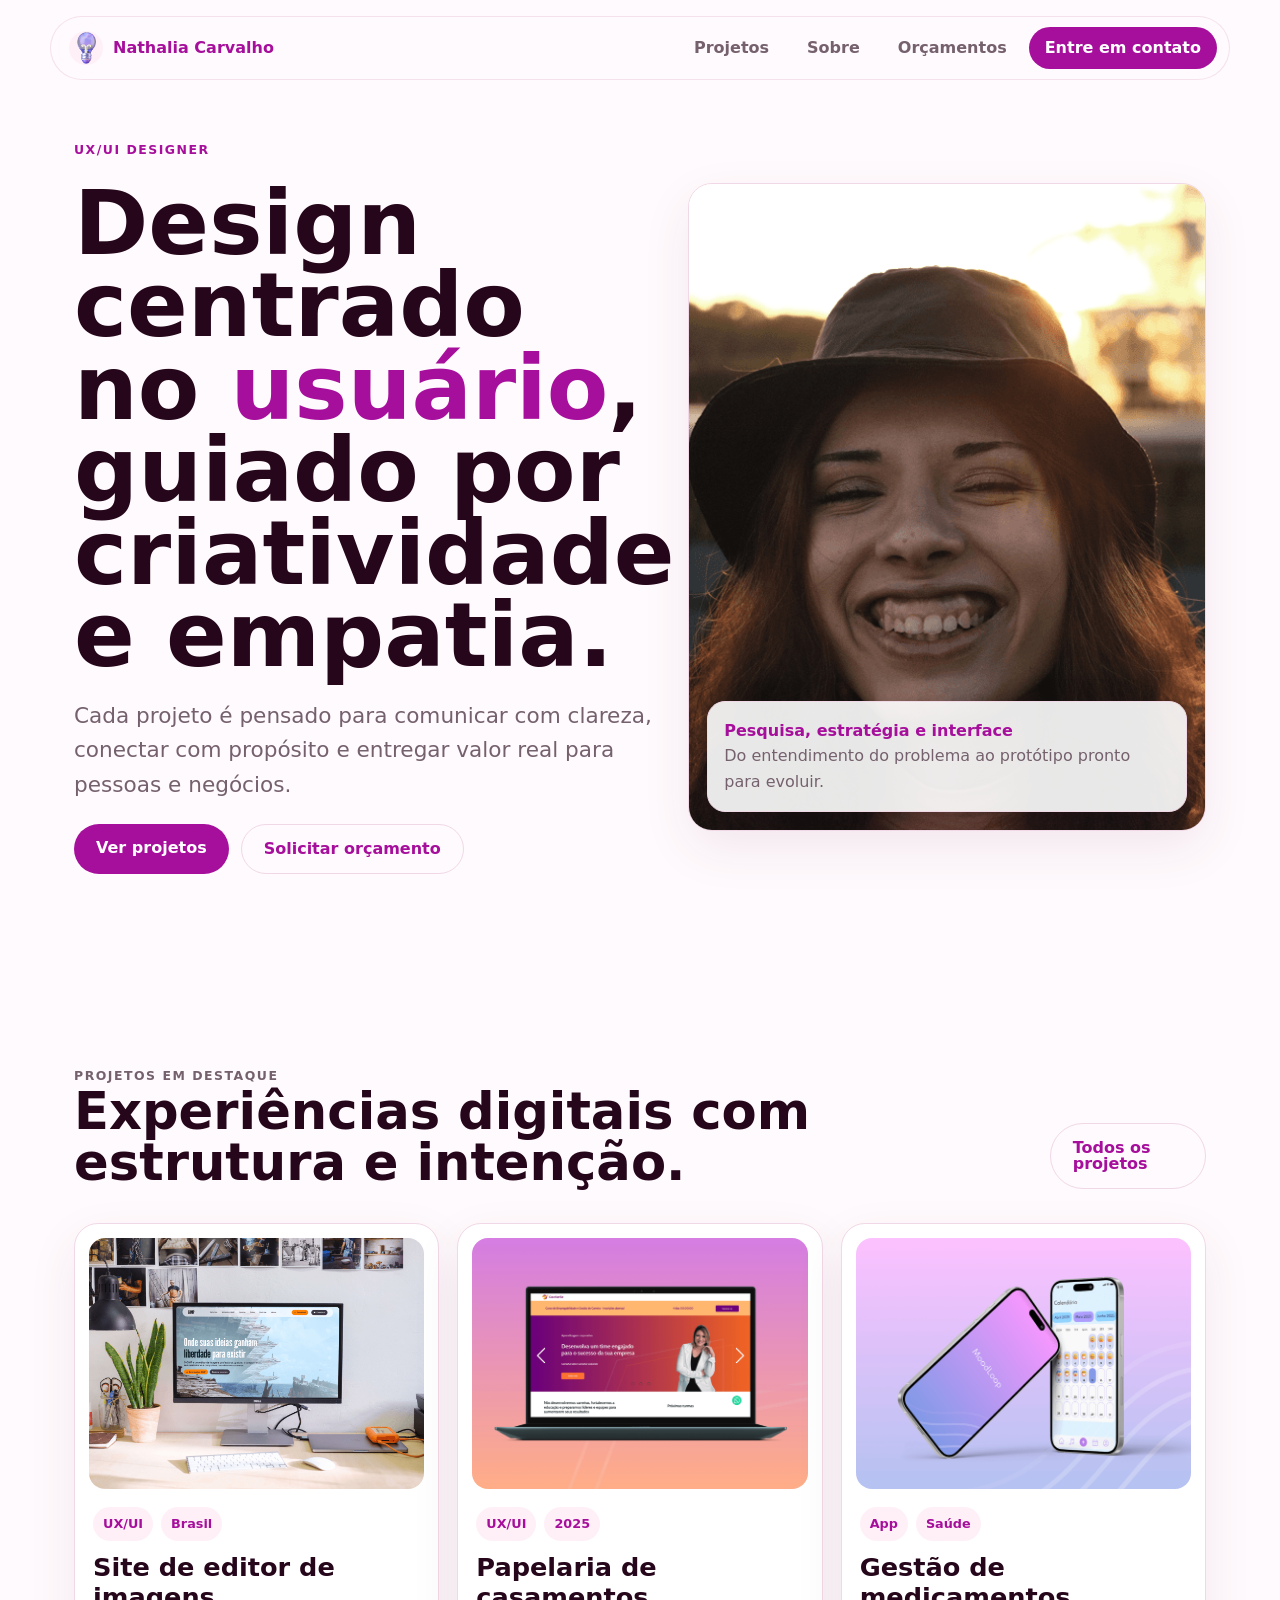
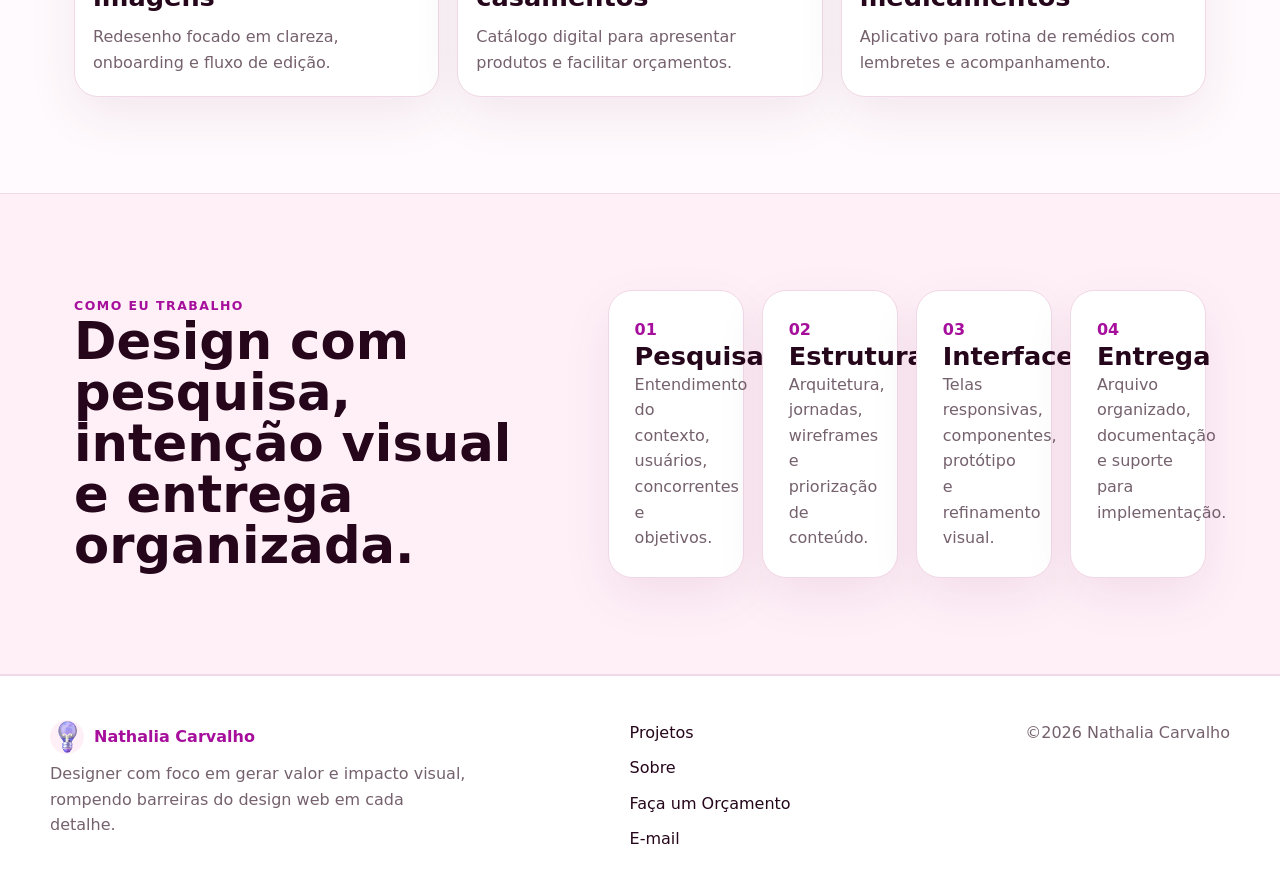
==== commit 2f9cfc13: "fixes edu 2" ====
--- a/index.html
+++ b/index.html
@@ -1,67 +1,119 @@
-<!DOCTYPE html>
-
-
-
+<!doctype html>
 <html lang="pt-BR">
 <head>
-<meta charset="utf-8"/>
+  <meta charset="utf-8">
+  <meta name="viewport" content="width=device-width, initial-scale=1">
+  <title>Nathalia Carvalho | UX/UI Designer</title>
+  <meta name="description" content="UX/UI Designer que cria experiências digitais claras, funcionais e alinhadas aos objetivos de negócio.">
+  <meta property="og:title" content="Nathalia Carvalho | UX/UI Designer">
+  <meta property="og:description" content="Portfólio de UX/UI Design com projetos de pesquisa, prototipação e interface.">
+  <meta property="og:image" content="assets/images/og-image.png">
+  <meta name="twitter:card" content="summary_large_image">
+  <link rel="icon" href="assets/images/logo.png">
+  <link rel="stylesheet" href="style.css">
+</head>
+<body>
+  <header class="site-header">
+    <a class="brand" href="index.html" aria-label="Nathalia Carvalho">
+      <img src="assets/images/logo.png" alt="">
+      <span>Nathalia Carvalho</span>
+    </a>
+    <nav class="main-nav" aria-label="Navegacao principal">
+      <a href="projetos.html">Projetos</a>
+      <a href="sobre.html">Sobre</a>
+      <a href="orcamento.html">Orçamentos</a>
+      <a class="nav-contact" href="https://wa.me/5541997218786" target="_blank" rel="noopener noreferrer">Entre em contato</a>
+    </nav>
+    <button class="menu-button" type="button" aria-label="Abrir menu" aria-expanded="false"><span></span></button>
+  </header>
 
+  <main id="home">
+    <section class="hero">
+      <div class="hero-copy">
+        <p class="eyebrow">UX/UI Designer</p>
+        <h1>Design centrado no <span class="accent">usuário</span>, guiado por criatividade e empatia.</h1>
+        <p class="lead">Cada projeto é pensado para comunicar com clareza, conectar com propósito e entregar valor real para pessoas e negócios.</p>
+        <div class="hero-actions">
+          <a class="button" href="projetos.html">Ver projetos</a>
+          <a class="ghost-button" href="orcamento.html">Solicitar orçamento</a>
+        </div>
+      </div>
+      <div class="hero-visual">
+        <img src="assets/images/profile.png" alt="Retrato de Nathalia Carvalho">
+        <div class="hero-note">
+          <strong>Pesquisa, estratégia e interface</strong>
+          <span class="muted">Do entendimento do problema ao protótipo pronto para evoluir.</span>
+        </div>
+      </div>
+    </section>
 
+    <section class="section" aria-labelledby="featured-projects">
+      <div class="section-head">
+        <div>
+          <p class="eyebrow">Projetos em destaque</p>
+          <h2 id="featured-projects">Experiências digitais com estrutura e intenção.</h2>
+        </div>
+        <a class="ghost-button" href="projetos.html">Todos os projetos</a>
+      </div>
 
-<meta content="width=device-width" name="viewport"/>
+      <div class="work-grid">
+        <a class="work-card" href="projetos-ux/gimp.html">
+          <img src="assets/images/project-gimp.png" alt="Interface do projeto GIMP">
+          <div class="work-card-body">
+            <div class="tags"><span class="tag">UX/UI</span><span class="tag">Brasil</span></div>
+            <h3>Site de editor de imagens</h3>
+            <p class="muted">Redesenho focado em clareza, onboarding e fluxo de edição.</p>
+          </div>
+        </a>
+        <a class="work-card" href="projetos-ux/cartas-de-amor-atelie.html">
+          <img src="assets/images/project-cartas.png" alt="Interface do projeto Cartas de Amor Atelie">
+          <div class="work-card-body">
+            <div class="tags"><span class="tag">UX/UI</span><span class="tag">2025</span></div>
+            <h3>Papelaria de casamentos</h3>
+            <p class="muted">Catálogo digital para apresentar produtos e facilitar orçamentos.</p>
+          </div>
+        </a>
+        <a class="work-card" href="projetos-ux/remedcy.html">
+          <img src="assets/images/project-remedcy.png" alt="Interface do projeto Remedcy">
+          <div class="work-card-body">
+            <div class="tags"><span class="tag">App</span><span class="tag">Saúde</span></div>
+            <h3>Gestão de medicamentos</h3>
+            <p class="muted">Aplicativo para rotina de remédios com lembretes e acompanhamento.</p>
+          </div>
+        </a>
+      </div>
+    </section>
 
-<title>Nathalia Carvalho | UX/UI Designer</title>
-<meta content="UX/UI Designer apaixonada por criar experiências intuitivas que equilibram objetivos de negócio e necessidades reais dos usuários, atuando da pesquisa até a entrega da interface." name="description"/>
+    <section class="band">
+      <div class="section about-split">
+        <div>
+          <p class="eyebrow">Como eu trabalho</p>
+          <h2>Design com pesquisa, intenção visual e entrega organizada.</h2>
+        </div>
+        <div class="services-grid">
+          <article class="service-card"><span>01</span><h3>Pesquisa</h3><p class="muted">Entendimento do contexto, usuários, concorrentes e objetivos.</p></article>
+          <article class="service-card"><span>02</span><h3>Estrutura</h3><p class="muted">Arquitetura, jornadas, wireframes e priorização de conteúdo.</p></article>
+          <article class="service-card"><span>03</span><h3>Interface</h3><p class="muted">Telas responsivas, componentes, protótipo e refinamento visual.</p></article>
+          <article class="service-card"><span>04</span><h3>Entrega</h3><p class="muted">Arquivo organizado, documentação e suporte para implementação.</p></article>
+        </div>
+      </div>
+    </section>
+  </main>
 
+  <footer class="site-footer">
+    <div>
+      <a class="brand" href="index.html"><img src="assets/images/logo.png" alt=""><span>Nathalia Carvalho</span></a>
+      <p>Designer com foco em gerar valor e impacto visual, rompendo barreiras do design web em cada detalhe.</p>
+    </div>
+    <nav aria-label="Links do rodape">
+      <a href="projetos.html">Projetos</a>
+      <a href="sobre.html">Sobre</a>
+      <a href="orcamento.html">Faça um Orçamento</a>
+      <a href="mailto:nathaliacarvalho151@gmail.com">E-mail</a>
+    </nav>
+    <p class="copyright">&copy;<span data-current-year></span> Nathalia Carvalho</p>
+  </footer>
 
-
-<link href="https://framerusercontent.com/images/rllgAKu4EU3ZWLrbE8gE48wiZTo.png" media="(prefers-color-scheme: light)" rel="icon"/>
-<link href="https://framerusercontent.com/images/rllgAKu4EU3ZWLrbE8gE48wiZTo.png" media="(prefers-color-scheme: dark)" rel="icon"/>
-<!-- Open Graph / Facebook -->
-<meta content="website" property="og:type"/>
-<meta content="Nathalia Carvalho | UX/UI Designer" property="og:title"/>
-<meta content="UX/UI Designer apaixonada por criar experiências intuitivas que equilibram objetivos de negócio e necessidades reais dos usuários, atuando da pesquisa até a entrega da interface." property="og:description"/>
-<meta content="https://framerusercontent.com/assets/kgPgp6MXpmu66oOejY5rO8gEf08.png" property="og:image"/>
-<!-- Twitter -->
-<meta content="summary_large_image" name="twitter:card"/>
-<meta content="Nathalia Carvalho | UX/UI Designer" name="twitter:title"/>
-<meta content="UX/UI Designer apaixonada por criar experiências intuitivas que equilibram objetivos de negócio e necessidades reais dos usuários, atuando da pesquisa até a entrega da interface." name="twitter:description"/>
-<meta content="https://framerusercontent.com/assets/kgPgp6MXpmu66oOejY5rO8gEf08.png" name="twitter:image"/>
-<!-- Global site tag (gtag.js) - Google Analytics -->
-
-
-
-<link crossorigin="" href="https://fonts.gstatic.com" rel="preconnect"/>
-<meta content="max-image-preview:large" name="robots"/><link href="https://nathaliacarvalho.framer.website/" rel="canonical"/><meta content="https://nathaliacarvalho.framer.website/" property="og:url"/>
-
-<link href="style.css" rel="stylesheet"/></head>
-<body>
-
-
-
-<div data-framer-generated-page="" data-framer-hydrate-v2='{"routeId":"augiA20Il","localeId":"default","breakpoints":[{"hash":"72rtr7","mediaQuery":"(min-width: 1440px)"},{"hash":"1e6p0vz","mediaQuery":"(min-width: 1200px) and (max-width: 1439.98px)"},{"hash":"1n44u72","mediaQuery":"(min-width: 810px) and (max-width: 1199.98px)"},{"hash":"1oed8at","mediaQuery":"(max-width: 809.98px)"}]}' data-framer-page-optimized-at="2026-05-06T12:11:58.161Z" data-framer-ssr-released-at="2026-04-29T13:27:14.540Z" id="main"><div class="ssr-variant hidden-1oed8at"><div class="framer-XCdao framer-GoQUC framer-u7pPy framer-8HiCR framer-wu5HE framer-ufToz framer-wLXgo framer-2bGWW framer-nb6KG framer-72rtr7" data-framer-cursor="nomv0w" data-framer-root="" style="min-height:100vh;width:auto"><div class="framer-1762xni" data-framer-name="Intro"><div class="framer-18op940" data-framer-name="H1+Socials"><div class="framer-1pwzcna" data-framer-appear-id="1pwzcna" data-framer-name="H1" style="opacity:0.001;transform:perspective(1200px) translateY(40px)"><div class="framer-1vfvhxb" data-framer-component-type="RichTextContainer" style="transform:none"><h1 class="framer-text framer-styles-preset-sjbl54" data-styles-preset="O19Chi0_H">Design centrado no <span class="framer-text" style="--framer-text-color:var(--token-ee1f61cb-8e6c-418e-b98b-0b2968f40164, rgb(166, 15, 156))"><strong class="framer-text">usuário</strong></span><br class="framer-text"/>guiado por criatividade e <span class="framer-text" style="--framer-text-color:var(--token-ee1f61cb-8e6c-418e-b98b-0b2968f40164, rgb(166, 15, 156))"><strong class="framer-text">empatia</strong>.</span></h1></div><div class="framer-1fqni8t" data-framer-component-type="RichTextContainer" data-framer-name="Description" style="transform:none"><h5 class="framer-text framer-styles-preset-8wrep" data-styles-preset="jYedQ3pFF" style="--framer-text-alignment:center">Cada projeto de UX e UI é pensado para comunicar com clareza, conectar com propósito e entregar valor.</h5></div></div></div><div class="framer-10bhwmn" data-framer-appear-id="10bhwmn" style="opacity:0.001;transform:translateY(40px)"><div class="ssr-variant"><div class="framer-1s7icku-container"><a class="framer-iz09T framer-nb6KG framer-1w3lrvw framer-v-1w3lrvw framer-6ecl30" data-framer-name="Top" data-highlight="true" href="https://wa.me/5541997218786" rel="noopener" style="background-color:var(--token-ee1f61cb-8e6c-418e-b98b-0b2968f40164, rgb(166, 15, 156));border-bottom-left-radius:118px;border-bottom-right-radius:118px;border-top-left-radius:118px;border-top-right-radius:118px" tabindex="0" target="_blank"><div class="framer-1geoavy" data-framer-name="Glow" style="background:radial-gradient(50% 100% at 50% 50%, var(--token-ee1f61cb-8e6c-418e-b98b-0b2968f40164, rgb(246, 112, 192)) 0%, rgba(181, 225, 255, 0) 100%);filter:blur(15px);-webkit-filter:blur(15px);border-bottom-left-radius:72px;border-bottom-right-radius:72px;border-top-left-radius:72px;border-top-right-radius:72px"></div><div class="framer-2y420z" data-framer-name="Stroke" style="background:radial-gradient(49.26599999999999% 119% at 50% 50%, var(--token-ee1f61cb-8e6c-418e-b98b-0b2968f40164, rgb(246, 112, 192)) 0%, rgba(125, 203, 255, 0) 100%);border-bottom-left-radius:72px;border-bottom-right-radius:72px;border-top-left-radius:72px;border-top-right-radius:72px"></div><div class="framer-uupjl3" data-framer-name="Fill" style="background-color:var(--token-ee1f61cb-8e6c-418e-b98b-0b2968f40164, rgb(166, 15, 156));border-bottom-left-radius:114px;border-bottom-right-radius:114px;border-top-left-radius:114px;border-top-right-radius:114px"></div><div class="framer-mu6768" data-framer-component-type="RichTextContainer" data-framer-name="Text" style="--extracted-1eung3n:var(--token-138ef10f-c9a0-41b2-8a54-b5baa6e3b33b, rgb(255, 255, 255));--framer-link-text-color:rgb(0, 153, 255);--framer-link-text-decoration:underline;transform:none"><h4 class="framer-text framer-styles-preset-epc8ys" data-styles-preset="RPE7NcICI" style="--framer-text-color:var(--extracted-1eung3n, var(--token-138ef10f-c9a0-41b2-8a54-b5baa6e3b33b, rgb(255, 255, 255)))">Entre em contato</h4></div></a></div></div></div></div><div class="framer-1b4zb4c-container" style="transform:translateX(-50%) perspective(1200px)"><div class="ssr-variant hidden-1n44u72"><nav class="framer-NGYG6 framer-nXOby framer-iEsWR framer-2sevp framer-v-2sevp" data-framer-name="Desktop" style="--border-bottom-width:0px;--border-color:rgba(0, 0, 0, 0);--border-left-width:0px;--border-right-width:0px;--border-style:solid;--border-top-width:0px;backdrop-filter:blur(20px);background-color:var(--token-78700829-9deb-4139-a514-ce0eb43d703b, rgb(250, 250, 250));-webkit-backdrop-filter:blur(20px);width:100%"><nav class="framer-65acbx" data-framer-name="TOP"><a class="framer-9ae2md framer-58kztn" data-framer-name="LOGO" data-framer-page-link-current="true" href="index.html"><div class="framer-vkq8h7" data-framer-component-type="RichTextContainer" data-framer-name="Case Studies" style="--extracted-a0htzi:var(--token-ee1f61cb-8e6c-418e-b98b-0b2968f40164, rgb(166, 15, 156));--framer-paragraph-spacing:0px;transform:none"><h3 class="framer-text" style='--font-selector:RlM7UmFsZXdheS1tZWRpdW0=;--framer-font-family:"Raleway", "Raleway Placeholder", sans-serif;--framer-font-size:20px;--framer-font-weight:500;--framer-line-height:125%;--framer-text-color:var(--extracted-a0htzi, var(--token-ee1f61cb-8e6c-418e-b98b-0b2968f40164, rgb(166, 15, 156)))'>Nathalia Carvalho</h3></div></a></nav><div class="framer-lb3d6t" data-framer-name="Links"><div class="framer-1mcyx4t"><div class="framer-19m3f2b" data-framer-component-type="RichTextContainer" data-framer-name="Case Studies" style="--extracted-r6o4lv:var(--token-e85b3d33-80cf-4a32-b725-6dea2122ed22, rgb(126, 126, 151));--framer-paragraph-spacing:0px;transform:none"><p class="framer-text framer-styles-preset-akjp7u" data-styles-preset="HpKkry2Nx" style="--framer-text-color:var(--extracted-r6o4lv, var(--token-e85b3d33-80cf-4a32-b725-6dea2122ed22, rgb(126, 126, 151)))"><a class="framer-text framer-styles-preset-1w10pgg" data-styles-preset="PIgP0WHkF" href="projetos.html">Projetos</a></p></div></div><div class="framer-1qmbi5j"><div class="framer-1an0o0" data-framer-component-type="RichTextContainer" data-framer-name="Case Studies" style="--extracted-r6o4lv:var(--token-e85b3d33-80cf-4a32-b725-6dea2122ed22, rgb(126, 126, 151));--framer-paragraph-spacing:0px;transform:none"><p class="framer-text framer-styles-preset-akjp7u" data-styles-preset="HpKkry2Nx" style="--framer-text-color:var(--extracted-r6o4lv, var(--token-e85b3d33-80cf-4a32-b725-6dea2122ed22, rgb(126, 126, 151)))"><a class="framer-text framer-styles-preset-1w10pgg" data-styles-preset="PIgP0WHkF" href="sobre.html">Sobre</a></p></div></div><div class="framer-1tuhsgj"><div class="framer-14dv00g" data-framer-component-type="RichTextContainer" data-framer-name="Case Studies" style="--extracted-r6o4lv:var(--token-e85b3d33-80cf-4a32-b725-6dea2122ed22, rgb(126, 126, 151));--framer-paragraph-spacing:0px;transform:none"><p class="framer-text framer-styles-preset-akjp7u" data-styles-preset="HpKkry2Nx" style="--framer-text-color:var(--extracted-r6o4lv, var(--token-e85b3d33-80cf-4a32-b725-6dea2122ed22, rgb(126, 126, 151)))"><a class="framer-text framer-styles-preset-1w10pgg" data-styles-preset="PIgP0WHkF" href="orcamento.html">Orçamentos</a></p></div></div></div><div class="framer-alnhow"><div class="framer-l36pi2-container"><a class="framer-KQ4vm framer-1ra6v9g framer-v-1ra6v9g framer-9swwau" data-border="true" data-framer-name="Visit Link" href="https://wa.me/5541997218786" rel="noopener" style="--border-bottom-width:1px;--border-color:var(--token-d6376f5b-0896-4d8d-8a71-1f8876d694f4, rgb(6, 6, 8));--border-left-width:1px;--border-right-width:1px;--border-style:solid;--border-top-width:1px;background-color:rgba(0, 0, 0, 0);height:100%;border-bottom-left-radius:24px;border-bottom-right-radius:24px;border-top-left-radius:24px;border-top-right-radius:24px" target="_blank"><div class="framer-hy9lsg" data-framer-component-type="RichTextContainer" data-framer-name="Visit Link" style="--extracted-r6o4lv:var(--token-d6376f5b-0896-4d8d-8a71-1f8876d694f4, rgb(6, 6, 8));--framer-paragraph-spacing:0px;transform:none"><p class="framer-text" style='--font-selector:RlM7UmFsZXdheS1yZWd1bGFy;--framer-font-family:"Raleway", "Raleway Placeholder", sans-serif;--framer-line-height:125%;--framer-text-color:var(--extracted-r6o4lv, var(--token-d6376f5b-0896-4d8d-8a71-1f8876d694f4, rgb(6, 6, 8)))'>Entre em Contato</p></div></a></div></div></nav></div><div class="ssr-variant hidden-1e6p0vz hidden-72rtr7"><nav class="framer-NGYG6 framer-nXOby framer-iEsWR framer-2sevp framer-v-5s22kh" data-framer-name="Tablet Closed" style="--border-bottom-width:0px;--border-color:rgba(0, 0, 0, 0);--border-left-width:0px;--border-right-width:0px;--border-style:solid;--border-top-width:0px;backdrop-filter:blur(20px);background-color:var(--token-78700829-9deb-4139-a514-ce0eb43d703b, rgb(250, 250, 250));-webkit-backdrop-filter:blur(20px);width:100%"><nav class="framer-65acbx" data-framer-name="TOP"><a class="framer-9ae2md framer-58kztn" data-framer-name="LOGO" data-framer-page-link-current="true" href="index.html"><div class="framer-vkq8h7" data-framer-component-type="RichTextContainer" data-framer-name="Case Studies" style="--extracted-a0htzi:var(--token-ee1f61cb-8e6c-418e-b98b-0b2968f40164, rgb(166, 15, 156));--framer-paragraph-spacing:0px;transform:none"><h3 class="framer-text" style='--font-selector:RlM7UmFsZXdheS1tZWRpdW0=;--framer-font-family:"Raleway", "Raleway Placeholder", sans-serif;--framer-font-size:20px;--framer-font-weight:500;--framer-line-height:125%;--framer-text-color:var(--extracted-a0htzi, var(--token-ee1f61cb-8e6c-418e-b98b-0b2968f40164, rgb(166, 15, 156)))'>Nathalia Carvalho</h3></div></a></nav><div class="framer-7qea0x-container" data-framer-name="Icon" name="Icon"><div style="display:contents"></div></div></nav></div></div><div class="framer-199uzcp" data-framer-name="explore" id="work"><div class="framer-1ggkh98" data-framer-name="wrapper-filled"><div class="framer-42ypqm" data-framer-name="container"><div class="framer-1bi792z" data-framer-appear-id="1bi792z" style="opacity:0.001;transform:translateY(40px)"><div class="ssr-variant"><div class="framer-1kwkebg-container"><a class="framer-T0lTz framer-nb6KG framer-2bGWW framer-8yj4x6 framer-v-8yj4x6 framer-1wg426o" data-framer-name="Desktop" href="projetos-ux/gimp.html" style="background-color:var(--token-138ef10f-c9a0-41b2-8a54-b5baa6e3b33b, rgb(255, 255, 255));width:100%;border-bottom-left-radius:24px;border-bottom-right-radius:24px;border-top-left-radius:24px;border-top-right-radius:24px;box-shadow:0px 0px 30px 0px rgba(194, 70, 119, 0.05)"><div class="framer-187c06e" data-framer-name="about"><div class="framer-1wi1wrm" data-framer-name="txt"><div class="framer-1ssofqr" data-framer-name="head-txt"><div class="framer-1ersy5d"><div class="framer-17bkkzd" data-framer-component-type="RichTextContainer" data-framer-name="Almost before we kne" style="--extracted-1eung3n:var(--token-e85b3d33-80cf-4a32-b725-6dea2122ed22, rgb(194, 70, 119));--framer-paragraph-spacing:0px;transform:none"><h4 class="framer-text framer-styles-preset-epc8ys" data-styles-preset="RPE7NcICI" style="--framer-text-color:var(--extracted-1eung3n, var(--token-e85b3d33-80cf-4a32-b725-6dea2122ed22, rgb(194, 70, 119)))">UX/UI Design para </h4></div><div class="framer-1f6ud4e" data-framer-name="head"><div class="framer-y0rvd6" data-framer-component-type="RichTextContainer" data-framer-name="Almost before we kne" style="--framer-paragraph-spacing:0px;transform:none"><h2 class="framer-text framer-styles-preset-1u4f4xu" data-styles-preset="eDe3ZTmK3">Site de editor de imagens</h2></div></div></div></div><div class="framer-1iyrn3n" data-framer-name="features"><div class="framer-foiz6w" data-framer-name="Card Feature" style="background-color:var(--token-78700829-9deb-4139-a514-ce0eb43d703b, rgb(255, 237, 251));border-bottom-left-radius:36px;border-bottom-right-radius:36px;border-top-left-radius:36px;border-top-right-radius:36px"><div class="framer-wfiuds-container"><div style="display:contents"></div></div><div class="framer-1v3x37i" data-framer-component-type="RichTextContainer" data-framer-name="Text" style="--extracted-r6o4lv:var(--token-d6376f5b-0896-4d8d-8a71-1f8876d694f4, rgb(44, 4, 28));--framer-paragraph-spacing:16px;transform:none"><p class="framer-text" style='--font-selector:RlM7U2F0b3NoaS1yZWd1bGFy;--framer-font-family:"Satoshi", "Satoshi Placeholder", sans-serif;--framer-font-size:18px;--framer-line-height:24px;--framer-text-color:var(--extracted-r6o4lv, var(--token-d6376f5b-0896-4d8d-8a71-1f8876d694f4, rgb(44, 4, 28)))'>GIMP</p></div></div><div class="framer-gw01gw" data-framer-name="Card Feature" style="background-color:var(--token-78700829-9deb-4139-a514-ce0eb43d703b, rgb(255, 237, 251));border-bottom-left-radius:36px;border-bottom-right-radius:36px;border-top-left-radius:36px;border-top-right-radius:36px"><div class="framer-5e4h0o" data-framer-component-type="RichTextContainer" data-framer-name="Text" style="--extracted-r6o4lv:var(--token-d6376f5b-0896-4d8d-8a71-1f8876d694f4, rgb(44, 4, 28));--framer-paragraph-spacing:16px;transform:none"><p class="framer-text" style='--font-selector:RlM7U2F0b3NoaS1yZWd1bGFy;--framer-font-family:"Satoshi", "Satoshi Placeholder", sans-serif;--framer-font-size:26px;--framer-line-height:24px;--framer-text-color:var(--extracted-r6o4lv, var(--token-d6376f5b-0896-4d8d-8a71-1f8876d694f4, rgb(44, 4, 28)))'>•</p></div><div class="framer-ojhbld" data-framer-component-type="RichTextContainer" data-framer-name="Text" style="--extracted-r6o4lv:var(--token-d6376f5b-0896-4d8d-8a71-1f8876d694f4, rgb(44, 4, 28));--framer-paragraph-spacing:16px;transform:none"><p class="framer-text" style='--font-selector:RlM7U2F0b3NoaS1yZWd1bGFy;--framer-font-family:"Satoshi", "Satoshi Placeholder", sans-serif;--framer-font-size:18px;--framer-line-height:24px;--framer-text-color:var(--extracted-r6o4lv, var(--token-d6376f5b-0896-4d8d-8a71-1f8876d694f4, rgb(44, 4, 28)))'>Brasil</p></div></div><div class="framer-1fqci3y" data-framer-name="Card Feature" style="background-color:var(--token-18b2670f-3bf0-4a11-877b-986ff740a280, rgb(255, 242, 244));border-bottom-left-radius:36px;border-bottom-right-radius:36px;border-top-left-radius:36px;border-top-right-radius:36px"><div class="framer-crs7by-container"><div style="display:contents"></div></div><div class="framer-1il3xs5" data-framer-component-type="RichTextContainer" data-framer-name="Text" style="--extracted-r6o4lv:var(--token-d6376f5b-0896-4d8d-8a71-1f8876d694f4, rgb(44, 4, 28));--framer-paragraph-spacing:16px;transform:none"><p class="framer-text" style='--font-selector:RlM7U2F0b3NoaS1yZWd1bGFy;--framer-font-family:"Satoshi", "Satoshi Placeholder", sans-serif;--framer-font-size:18px;--framer-line-height:24px;--framer-text-color:var(--extracted-r6o4lv, var(--token-d6376f5b-0896-4d8d-8a71-1f8876d694f4, rgb(44, 4, 28)))'>2026</p></div></div></div></div><div class="framer-gzun4n"><div class="framer-f0g822" data-framer-name="Link Item"><div class="framer-n13c9w" data-framer-component-type="RichTextContainer" data-framer-name="Text" style="--framer-paragraph-spacing:0px;transform:none"><h4 class="framer-text framer-styles-preset-epc8ys" data-styles-preset="RPE7NcICI">Ver Projeto</h4></div><div class="framer-1e93x5l-container"><div class="framer-TusEB framer-dwbonq framer-v-6szsiw" data-framer-name="Black" style="height:100%;width:100%"><div _constraints="[object Object]" aria-hidden="true" class="framer-j87hxf" data-framer-component-type="SVG" data-framer-name="Arrow" parentsize="0" rotation="0" shadows="" style="background-color:rgba(0, 0, 0, 0);image-rendering:pixelated;flex-shrink:0"><div class="svgContainer" style="width:100%;height:100%;aspect-ratio:inherit"><svg style="width:100%;height:100%;"><use href="#svg12727872447"></use></svg></div></div></div></div></div></div></div><div class="framer-1dymizk" data-framer-name="images"><div class="framer-1kcov9c" data-framer-name="1" style="border-bottom-left-radius:16px;border-bottom-right-radius:16px;border-top-left-radius:16px;border-top-right-radius:16px"><div data-framer-background-image-wrapper="true" style="position:absolute;border-radius:inherit;corner-shape:inherit;top:0;right:0;bottom:0;left:0"><img alt="" decoding="async" height="927" sizes="(min-width: 1440px) max(calc(100vw - 240px) - 80px, 1px), (min-width: 1200px) and (max-width: 1439.98px) max(calc(100vw - 240px) - 80px, 1px), (min-width: 810px) and (max-width: 1199.98px) max(calc(100vw - 120px) - 80px, 1px), (max-width: 809.98px) calc(calc(100vw - 40px) - 48px)" src="https://framerusercontent.com/images/O3rVG9Pjf6eOyXTVTK83uSMlS8.png?width=1462&amp;height=927" srcset="https://framerusercontent.com/images/O3rVG9Pjf6eOyXTVTK83uSMlS8.png?scale-down-to=512&amp;width=1462&amp;height=927 512w,https://framerusercontent.com/images/O3rVG9Pjf6eOyXTVTK83uSMlS8.png?scale-down-to=1024&amp;width=1462&amp;height=927 1024w,https://framerusercontent.com/images/O3rVG9Pjf6eOyXTVTK83uSMlS8.png?width=1462&amp;height=927 1462w" style="display:block;width:100%;height:100%;border-radius:inherit;corner-shape:inherit;object-position:center;object-fit:cover" width="1462"/></div></div></div></a></div></div><div class="ssr-variant"><div class="framer-1kwkebg-container"><a class="framer-T0lTz framer-nb6KG framer-2bGWW framer-8yj4x6 framer-v-8yj4x6 framer-1wg426o" data-framer-name="Desktop" href="projetos-ux/cartas-de-amor-atelie.html" style="background-color:var(--token-138ef10f-c9a0-41b2-8a54-b5baa6e3b33b, rgb(255, 255, 255));width:100%;border-bottom-left-radius:24px;border-bottom-right-radius:24px;border-top-left-radius:24px;border-top-right-radius:24px;box-shadow:0px 0px 30px 0px rgba(194, 70, 119, 0.05)"><div class="framer-187c06e" data-framer-name="about"><div class="framer-1wi1wrm" data-framer-name="txt"><div class="framer-1ssofqr" data-framer-name="head-txt"><div class="framer-1ersy5d"><div class="framer-17bkkzd" data-framer-component-type="RichTextContainer" data-framer-name="Almost before we kne" style="--extracted-1eung3n:var(--token-e85b3d33-80cf-4a32-b725-6dea2122ed22, rgb(194, 70, 119));--framer-paragraph-spacing:0px;transform:none"><h4 class="framer-text framer-styles-preset-epc8ys" data-styles-preset="RPE7NcICI" style="--framer-text-color:var(--extracted-1eung3n, var(--token-e85b3d33-80cf-4a32-b725-6dea2122ed22, rgb(194, 70, 119)))">UX/UI Design para</h4></div><div class="framer-1f6ud4e" data-framer-name="head"><div class="framer-y0rvd6" data-framer-component-type="RichTextContainer" data-framer-name="Almost before we kne" style="--framer-paragraph-spacing:0px;transform:none"><h2 class="framer-text framer-styles-preset-1u4f4xu" data-styles-preset="eDe3ZTmK3">Papelaria de Casamentos</h2></div></div></div></div><div class="framer-1iyrn3n" data-framer-name="features"><div class="framer-foiz6w" data-framer-name="Card Feature" style="background-color:var(--token-78700829-9deb-4139-a514-ce0eb43d703b, rgb(255, 237, 251));border-bottom-left-radius:36px;border-bottom-right-radius:36px;border-top-left-radius:36px;border-top-right-radius:36px"><div class="framer-wfiuds-container"><div style="display:contents"></div></div><div class="framer-1v3x37i" data-framer-component-type="RichTextContainer" data-framer-name="Text" style="--extracted-r6o4lv:var(--token-d6376f5b-0896-4d8d-8a71-1f8876d694f4, rgb(44, 4, 28));--framer-paragraph-spacing:16px;transform:none"><p class="framer-text" style='--font-selector:RlM7U2F0b3NoaS1yZWd1bGFy;--framer-font-family:"Satoshi", "Satoshi Placeholder", sans-serif;--framer-font-size:18px;--framer-line-height:24px;--framer-text-color:var(--extracted-r6o4lv, var(--token-d6376f5b-0896-4d8d-8a71-1f8876d694f4, rgb(44, 4, 28)))'>Cartas de Amor Ateliê</p></div></div><div class="framer-gw01gw" data-framer-name="Card Feature" style="background-color:var(--token-78700829-9deb-4139-a514-ce0eb43d703b, rgb(255, 237, 251));border-bottom-left-radius:36px;border-bottom-right-radius:36px;border-top-left-radius:36px;border-top-right-radius:36px"><div class="framer-5e4h0o" data-framer-component-type="RichTextContainer" data-framer-name="Text" style="--extracted-r6o4lv:var(--token-d6376f5b-0896-4d8d-8a71-1f8876d694f4, rgb(44, 4, 28));--framer-paragraph-spacing:16px;transform:none"><p class="framer-text" style='--font-selector:RlM7U2F0b3NoaS1yZWd1bGFy;--framer-font-family:"Satoshi", "Satoshi Placeholder", sans-serif;--framer-font-size:26px;--framer-line-height:24px;--framer-text-color:var(--extracted-r6o4lv, var(--token-d6376f5b-0896-4d8d-8a71-1f8876d694f4, rgb(44, 4, 28)))'>•</p></div><div class="framer-ojhbld" data-framer-component-type="RichTextContainer" data-framer-name="Text" style="--extracted-r6o4lv:var(--token-d6376f5b-0896-4d8d-8a71-1f8876d694f4, rgb(44, 4, 28));--framer-paragraph-spacing:16px;transform:none"><p class="framer-text" style='--font-selector:RlM7U2F0b3NoaS1yZWd1bGFy;--framer-font-family:"Satoshi", "Satoshi Placeholder", sans-serif;--framer-font-size:18px;--framer-line-height:24px;--framer-text-color:var(--extracted-r6o4lv, var(--token-d6376f5b-0896-4d8d-8a71-1f8876d694f4, rgb(44, 4, 28)))'>Brasil</p></div></div><div class="framer-1fqci3y" data-framer-name="Card Feature" style="background-color:var(--token-18b2670f-3bf0-4a11-877b-986ff740a280, rgb(255, 242, 244));border-bottom-left-radius:36px;border-bottom-right-radius:36px;border-top-left-radius:36px;border-top-right-radius:36px"><div class="framer-crs7by-container"><div style="display:contents"></div></div><div class="framer-1il3xs5" data-framer-component-type="RichTextContainer" data-framer-name="Text" style="--extracted-r6o4lv:var(--token-d6376f5b-0896-4d8d-8a71-1f8876d694f4, rgb(44, 4, 28));--framer-paragraph-spacing:16px;transform:none"><p class="framer-text" style='--font-selector:RlM7U2F0b3NoaS1yZWd1bGFy;--framer-font-family:"Satoshi", "Satoshi Placeholder", sans-serif;--framer-font-size:18px;--framer-line-height:24px;--framer-text-color:var(--extracted-r6o4lv, var(--token-d6376f5b-0896-4d8d-8a71-1f8876d694f4, rgb(44, 4, 28)))'>2025</p></div></div></div></div><div class="framer-gzun4n"><div class="framer-f0g822" data-framer-name="Link Item"><div class="framer-n13c9w" data-framer-component-type="RichTextContainer" data-framer-name="Text" style="--framer-paragraph-spacing:0px;transform:none"><h4 class="framer-text framer-styles-preset-epc8ys" data-styles-preset="RPE7NcICI">Ver Projeto</h4></div><div class="framer-1e93x5l-container"><div class="framer-TusEB framer-dwbonq framer-v-6szsiw" data-framer-name="Black" style="height:100%;width:100%"><div _constraints="[object Object]" aria-hidden="true" class="framer-j87hxf" data-framer-component-type="SVG" data-framer-name="Arrow" parentsize="0" rotation="0" shadows="" style="background-color:rgba(0, 0, 0, 0);image-rendering:pixelated;flex-shrink:0"><div class="svgContainer" style="width:100%;height:100%;aspect-ratio:inherit"><svg style="width:100%;height:100%;"><use href="#svg12727872447"></use></svg></div></div></div></div></div></div></div><div class="framer-1dymizk" data-framer-name="images"><div class="framer-1kcov9c" data-framer-name="1" style="border-bottom-left-radius:16px;border-bottom-right-radius:16px;border-top-left-radius:16px;border-top-right-radius:16px"><div data-framer-background-image-wrapper="true" style="position:absolute;border-radius:inherit;corner-shape:inherit;top:0;right:0;bottom:0;left:0"><img alt="" decoding="async" height="600" sizes="(min-width: 1440px) max(calc(100vw - 240px) - 80px, 1px), (min-width: 1200px) and (max-width: 1439.98px) max(calc(100vw - 240px) - 80px, 1px), (min-width: 810px) and (max-width: 1199.98px) max(calc(100vw - 120px) - 80px, 1px), (max-width: 809.98px) calc(calc(100vw - 40px) - 48px)" src="https://framerusercontent.com/images/4HUu3XGj0eMsZWx2c2KUbmL99w.gif?width=800&amp;height=600" srcset="https://framerusercontent.com/images/4HUu3XGj0eMsZWx2c2KUbmL99w.gif?scale-down-to=512&amp;width=800&amp;height=600 512w,https://framerusercontent.com/images/4HUu3XGj0eMsZWx2c2KUbmL99w.gif?width=800&amp;height=600 800w" style="display:block;width:100%;height:100%;border-radius:inherit;corner-shape:inherit;object-position:center;object-fit:cover" width="800"/></div></div></div></a></div></div><div class="ssr-variant"><div class="framer-1kwkebg-container"><a class="framer-T0lTz framer-nb6KG framer-2bGWW framer-8yj4x6 framer-v-8yj4x6 framer-1wg426o" data-framer-name="Desktop" href="projetos-ux/remedcy.html" style="background-color:var(--token-138ef10f-c9a0-41b2-8a54-b5baa6e3b33b, rgb(255, 255, 255));width:100%;border-bottom-left-radius:24px;border-bottom-right-radius:24px;border-top-left-radius:24px;border-top-right-radius:24px;box-shadow:0px 0px 30px 0px rgba(194, 70, 119, 0.05)"><div class="framer-187c06e" data-framer-name="about"><div class="framer-1wi1wrm" data-framer-name="txt"><div class="framer-1ssofqr" data-framer-name="head-txt"><div class="framer-1ersy5d"><div class="framer-17bkkzd" data-framer-component-type="RichTextContainer" data-framer-name="Almost before we kne" style="--extracted-1eung3n:var(--token-e85b3d33-80cf-4a32-b725-6dea2122ed22, rgb(194, 70, 119));--framer-paragraph-spacing:0px;transform:none"><h4 class="framer-text framer-styles-preset-epc8ys" data-styles-preset="RPE7NcICI" style="--framer-text-color:var(--extracted-1eung3n, var(--token-e85b3d33-80cf-4a32-b725-6dea2122ed22, rgb(194, 70, 119)))">UX/UI Design para</h4></div><div class="framer-1f6ud4e" data-framer-name="head"><div class="framer-y0rvd6" data-framer-component-type="RichTextContainer" data-framer-name="Almost before we kne" style="--framer-paragraph-spacing:0px;transform:none"><h2 class="framer-text framer-styles-preset-1u4f4xu" data-styles-preset="eDe3ZTmK3">Site e Aplicativo de E-commerce de Medicamentos</h2></div></div></div></div><div class="framer-1iyrn3n" data-framer-name="features"><div class="framer-foiz6w" data-framer-name="Card Feature" style="background-color:var(--token-78700829-9deb-4139-a514-ce0eb43d703b, rgb(255, 237, 251));border-bottom-left-radius:36px;border-bottom-right-radius:36px;border-top-left-radius:36px;border-top-right-radius:36px"><div class="framer-wfiuds-container"><div style="display:contents"></div></div><div class="framer-1v3x37i" data-framer-component-type="RichTextContainer" data-framer-name="Text" style="--extracted-r6o4lv:var(--token-d6376f5b-0896-4d8d-8a71-1f8876d694f4, rgb(44, 4, 28));--framer-paragraph-spacing:16px;transform:none"><p class="framer-text" style='--font-selector:RlM7U2F0b3NoaS1yZWd1bGFy;--framer-font-family:"Satoshi", "Satoshi Placeholder", sans-serif;--framer-font-size:18px;--framer-line-height:24px;--framer-text-color:var(--extracted-r6o4lv, var(--token-d6376f5b-0896-4d8d-8a71-1f8876d694f4, rgb(44, 4, 28)))'>Fictício</p></div></div><div class="framer-gw01gw" data-framer-name="Card Feature" style="background-color:var(--token-78700829-9deb-4139-a514-ce0eb43d703b, rgb(255, 237, 251));border-bottom-left-radius:36px;border-bottom-right-radius:36px;border-top-left-radius:36px;border-top-right-radius:36px"><div class="framer-5e4h0o" data-framer-component-type="RichTextContainer" data-framer-name="Text" style="--extracted-r6o4lv:var(--token-d6376f5b-0896-4d8d-8a71-1f8876d694f4, rgb(44, 4, 28));--framer-paragraph-spacing:16px;transform:none"><p class="framer-text" style='--font-selector:RlM7U2F0b3NoaS1yZWd1bGFy;--framer-font-family:"Satoshi", "Satoshi Placeholder", sans-serif;--framer-font-size:26px;--framer-line-height:24px;--framer-text-color:var(--extracted-r6o4lv, var(--token-d6376f5b-0896-4d8d-8a71-1f8876d694f4, rgb(44, 4, 28)))'>•</p></div><div class="framer-ojhbld" data-framer-component-type="RichTextContainer" data-framer-name="Text" style="--extracted-r6o4lv:var(--token-d6376f5b-0896-4d8d-8a71-1f8876d694f4, rgb(44, 4, 28));--framer-paragraph-spacing:16px;transform:none"><p class="framer-text" style='--font-selector:RlM7U2F0b3NoaS1yZWd1bGFy;--framer-font-family:"Satoshi", "Satoshi Placeholder", sans-serif;--framer-font-size:18px;--framer-line-height:24px;--framer-text-color:var(--extracted-r6o4lv, var(--token-d6376f5b-0896-4d8d-8a71-1f8876d694f4, rgb(44, 4, 28)))'>Brasil</p></div></div><div class="framer-1fqci3y" data-framer-name="Card Feature" style="background-color:var(--token-18b2670f-3bf0-4a11-877b-986ff740a280, rgb(255, 242, 244));border-bottom-left-radius:36px;border-bottom-right-radius:36px;border-top-left-radius:36px;border-top-right-radius:36px"><div class="framer-crs7by-container"><div style="display:contents"></div></div><div class="framer-1il3xs5" data-framer-component-type="RichTextContainer" data-framer-name="Text" style="--extracted-r6o4lv:var(--token-d6376f5b-0896-4d8d-8a71-1f8876d694f4, rgb(44, 4, 28));--framer-paragraph-spacing:16px;transform:none"><p class="framer-text" style='--font-selector:RlM7U2F0b3NoaS1yZWd1bGFy;--framer-font-family:"Satoshi", "Satoshi Placeholder", sans-serif;--framer-font-size:18px;--framer-line-height:24px;--framer-text-color:var(--extracted-r6o4lv, var(--token-d6376f5b-0896-4d8d-8a71-1f8876d694f4, rgb(44, 4, 28)))'>2023</p></div></div></div></div><div class="framer-gzun4n"><div class="framer-f0g822" data-framer-name="Link Item"><div class="framer-n13c9w" data-framer-component-type="RichTextContainer" data-framer-name="Text" style="--framer-paragraph-spacing:0px;transform:none"><h4 class="framer-text framer-styles-preset-epc8ys" data-styles-preset="RPE7NcICI">Ver Projeto</h4></div><div class="framer-1e93x5l-container"><div class="framer-TusEB framer-dwbonq framer-v-6szsiw" data-framer-name="Black" style="height:100%;width:100%"><div _constraints="[object Object]" aria-hidden="true" class="framer-j87hxf" data-framer-component-type="SVG" data-framer-name="Arrow" parentsize="0" rotation="0" shadows="" style="background-color:rgba(0, 0, 0, 0);image-rendering:pixelated;flex-shrink:0"><div class="svgContainer" style="width:100%;height:100%;aspect-ratio:inherit"><svg style="width:100%;height:100%;"><use href="#svg12727872447"></use></svg></div></div></div></div></div></div></div><div class="framer-1dymizk" data-framer-name="images"><div class="framer-1kcov9c" data-framer-name="1" style="border-bottom-left-radius:16px;border-bottom-right-radius:16px;border-top-left-radius:16px;border-top-right-radius:16px"><div data-framer-background-image-wrapper="true" style="position:absolute;border-radius:inherit;corner-shape:inherit;top:0;right:0;bottom:0;left:0"><img alt="" decoding="async" height="600" sizes="(min-width: 1440px) max(calc(100vw - 240px) - 80px, 1px), (min-width: 1200px) and (max-width: 1439.98px) max(calc(100vw - 240px) - 80px, 1px), (min-width: 810px) and (max-width: 1199.98px) max(calc(100vw - 120px) - 80px, 1px), (max-width: 809.98px) calc(calc(100vw - 40px) - 48px)" src="https://framerusercontent.com/images/AuKJaHjr0afIU22jydGZMwCHe6M.gif?width=800&amp;height=600" srcset="https://framerusercontent.com/images/AuKJaHjr0afIU22jydGZMwCHe6M.gif?scale-down-to=512&amp;width=800&amp;height=600 512w,https://framerusercontent.com/images/AuKJaHjr0afIU22jydGZMwCHe6M.gif?width=800&amp;height=600 800w" style="display:block;width:100%;height:100%;border-radius:inherit;corner-shape:inherit;object-position:center;object-fit:cover" width="800"/></div></div></div></a></div></div><div class="ssr-variant"><div class="framer-1kwkebg-container"><a class="framer-T0lTz framer-nb6KG framer-2bGWW framer-8yj4x6 framer-v-8yj4x6 framer-1wg426o" data-framer-name="Desktop" href="projetos-ux/airbnb.html" style="background-color:var(--token-138ef10f-c9a0-41b2-8a54-b5baa6e3b33b, rgb(255, 255, 255));width:100%;border-bottom-left-radius:24px;border-bottom-right-radius:24px;border-top-left-radius:24px;border-top-right-radius:24px;box-shadow:0px 0px 30px 0px rgba(194, 70, 119, 0.05)"><div class="framer-187c06e" data-framer-name="about"><div class="framer-1wi1wrm" data-framer-name="txt"><div class="framer-1ssofqr" data-framer-name="head-txt"><div class="framer-1ersy5d"><div class="framer-17bkkzd" data-framer-component-type="RichTextContainer" data-framer-name="Almost before we kne" style="--extracted-1eung3n:var(--token-e85b3d33-80cf-4a32-b725-6dea2122ed22, rgb(194, 70, 119));--framer-paragraph-spacing:0px;transform:none"><h4 class="framer-text framer-styles-preset-epc8ys" data-styles-preset="RPE7NcICI" style="--framer-text-color:var(--extracted-1eung3n, var(--token-e85b3d33-80cf-4a32-b725-6dea2122ed22, rgb(194, 70, 119)))">UI Design para</h4></div><div class="framer-1f6ud4e" data-framer-name="head"><div class="framer-y0rvd6" data-framer-component-type="RichTextContainer" data-framer-name="Almost before we kne" style="--framer-paragraph-spacing:0px;transform:none"><h2 class="framer-text framer-styles-preset-1u4f4xu" data-styles-preset="eDe3ZTmK3">Compra de passagens aéreas no Airbnb</h2></div></div></div></div><div class="framer-1iyrn3n" data-framer-name="features"><div class="framer-foiz6w" data-framer-name="Card Feature" style="background-color:var(--token-78700829-9deb-4139-a514-ce0eb43d703b, rgb(255, 237, 251));border-bottom-left-radius:36px;border-bottom-right-radius:36px;border-top-left-radius:36px;border-top-right-radius:36px"><div class="framer-wfiuds-container"><div style="display:contents"></div></div><div class="framer-1v3x37i" data-framer-component-type="RichTextContainer" data-framer-name="Text" style="--extracted-r6o4lv:var(--token-d6376f5b-0896-4d8d-8a71-1f8876d694f4, rgb(44, 4, 28));--framer-paragraph-spacing:16px;transform:none"><p class="framer-text" style='--font-selector:RlM7U2F0b3NoaS1yZWd1bGFy;--framer-font-family:"Satoshi", "Satoshi Placeholder", sans-serif;--framer-font-size:18px;--framer-line-height:24px;--framer-text-color:var(--extracted-r6o4lv, var(--token-d6376f5b-0896-4d8d-8a71-1f8876d694f4, rgb(44, 4, 28)))'>Fictício</p></div></div><div class="framer-gw01gw" data-framer-name="Card Feature" style="background-color:var(--token-78700829-9deb-4139-a514-ce0eb43d703b, rgb(255, 237, 251));border-bottom-left-radius:36px;border-bottom-right-radius:36px;border-top-left-radius:36px;border-top-right-radius:36px"><div class="framer-5e4h0o" data-framer-component-type="RichTextContainer" data-framer-name="Text" style="--extracted-r6o4lv:var(--token-d6376f5b-0896-4d8d-8a71-1f8876d694f4, rgb(44, 4, 28));--framer-paragraph-spacing:16px;transform:none"><p class="framer-text" style='--font-selector:RlM7U2F0b3NoaS1yZWd1bGFy;--framer-font-family:"Satoshi", "Satoshi Placeholder", sans-serif;--framer-font-size:26px;--framer-line-height:24px;--framer-text-color:var(--extracted-r6o4lv, var(--token-d6376f5b-0896-4d8d-8a71-1f8876d694f4, rgb(44, 4, 28)))'>•</p></div><div class="framer-ojhbld" data-framer-component-type="RichTextContainer" data-framer-name="Text" style="--extracted-r6o4lv:var(--token-d6376f5b-0896-4d8d-8a71-1f8876d694f4, rgb(44, 4, 28));--framer-paragraph-spacing:16px;transform:none"><p class="framer-text" style='--font-selector:RlM7U2F0b3NoaS1yZWd1bGFy;--framer-font-family:"Satoshi", "Satoshi Placeholder", sans-serif;--framer-font-size:18px;--framer-line-height:24px;--framer-text-color:var(--extracted-r6o4lv, var(--token-d6376f5b-0896-4d8d-8a71-1f8876d694f4, rgb(44, 4, 28)))'>Brazil</p></div></div><div class="framer-1fqci3y" data-framer-name="Card Feature" style="background-color:var(--token-18b2670f-3bf0-4a11-877b-986ff740a280, rgb(255, 242, 244));border-bottom-left-radius:36px;border-bottom-right-radius:36px;border-top-left-radius:36px;border-top-right-radius:36px"><div class="framer-crs7by-container"><div style="display:contents"></div></div><div class="framer-1il3xs5" data-framer-component-type="RichTextContainer" data-framer-name="Text" style="--extracted-r6o4lv:var(--token-d6376f5b-0896-4d8d-8a71-1f8876d694f4, rgb(44, 4, 28));--framer-paragraph-spacing:16px;transform:none"><p class="framer-text" style='--font-selector:RlM7U2F0b3NoaS1yZWd1bGFy;--framer-font-family:"Satoshi", "Satoshi Placeholder", sans-serif;--framer-font-size:18px;--framer-line-height:24px;--framer-text-color:var(--extracted-r6o4lv, var(--token-d6376f5b-0896-4d8d-8a71-1f8876d694f4, rgb(44, 4, 28)))'>2025</p></div></div></div></div><div class="framer-gzun4n"><div class="framer-f0g822" data-framer-name="Link Item"><div class="framer-n13c9w" data-framer-component-type="RichTextContainer" data-framer-name="Text" style="--framer-paragraph-spacing:0px;transform:none"><h4 class="framer-text framer-styles-preset-epc8ys" data-styles-preset="RPE7NcICI">Ver Projeto</h4></div><div class="framer-1e93x5l-container"><div class="framer-TusEB framer-dwbonq framer-v-6szsiw" data-framer-name="Black" style="height:100%;width:100%"><div _constraints="[object Object]" aria-hidden="true" class="framer-j87hxf" data-framer-component-type="SVG" data-framer-name="Arrow" parentsize="0" rotation="0" shadows="" style="background-color:rgba(0, 0, 0, 0);image-rendering:pixelated;flex-shrink:0"><div class="svgContainer" style="width:100%;height:100%;aspect-ratio:inherit"><svg style="width:100%;height:100%;"><use href="#svg12727872447"></use></svg></div></div></div></div></div></div></div><div class="framer-1dymizk" data-framer-name="images"><div class="framer-1kcov9c" data-framer-name="1" style="border-bottom-left-radius:16px;border-bottom-right-radius:16px;border-top-left-radius:16px;border-top-right-radius:16px"><div data-framer-background-image-wrapper="true" style="position:absolute;border-radius:inherit;corner-shape:inherit;top:0;right:0;bottom:0;left:0"><img alt="" decoding="async" height="991" sizes="(min-width: 1440px) max(calc(100vw - 240px) - 80px, 1px), (min-width: 1200px) and (max-width: 1439.98px) max(calc(100vw - 240px) - 80px, 1px), (min-width: 810px) and (max-width: 1199.98px) max(calc(100vw - 120px) - 80px, 1px), (max-width: 809.98px) calc(calc(100vw - 40px) - 48px)" src="https://framerusercontent.com/images/Vc1rbfCfDJtTSAIkdo8VQaAFY.png?width=1462&amp;height=991" srcset="https://framerusercontent.com/images/Vc1rbfCfDJtTSAIkdo8VQaAFY.png?scale-down-to=512&amp;width=1462&amp;height=991 512w,https://framerusercontent.com/images/Vc1rbfCfDJtTSAIkdo8VQaAFY.png?scale-down-to=1024&amp;width=1462&amp;height=991 1024w,https://framerusercontent.com/images/Vc1rbfCfDJtTSAIkdo8VQaAFY.png?width=1462&amp;height=991 1462w" style="display:block;width:100%;height:100%;border-radius:inherit;corner-shape:inherit;object-position:center;object-fit:cover" width="1462"/></div></div></div></a></div></div></div><div class="ssr-variant"><div class="framer-1i1pdmb-container"><a class="framer-4kJn0 framer-nb6KG framer-yaijgb framer-v-yaijgb framer-7kzi52" data-framer-name="Link" href="projetos.html" target="_blank"><div class="framer-1tjgoc9" data-framer-component-type="RichTextContainer" data-framer-name="Text" style="--framer-paragraph-spacing:0px;opacity:1;transform:none"><h4 class="framer-text framer-styles-preset-epc8ys" data-styles-preset="RPE7NcICI">Ver todos os projetos</h4></div></a></div></div></div></div></div><div class="framer-z7q2ih hidden-1e6p0vz" data-framer-appear-id="z7q2ih" data-framer-name="Ferramentas" id="case-studies" style="opacity:0.001;transform:translateY(-50px)"><div class="framer-v3dv9m" data-framer-name="Header" style="will-change:transform;opacity:0;transform:perspective(1200px) translateY(96px)"><div class="framer-bk3mxw" data-framer-component-type="RichTextContainer" data-framer-name="Heading" style="transform:none"><h1 class="framer-text framer-styles-preset-1tkzbch" data-styles-preset="kvDujkOSx">Ferramentas usadas para <span class="framer-text" style="--framer-text-color:var(--token-ee1f61cb-8e6c-418e-b98b-0b2968f40164, rgb(166, 15, 156))"><strong class="framer-text">transformar</strong></span> o seu negócio</h1></div></div><div class="framer-l0zrrl-container"><section style="display:flex;width:100%;height:100%;max-width:100%;max-height:100%;place-items:center;margin:0;padding:10px;list-style-type:none;text-indent:none;opacity:0;-webkit-mask-image:linear-gradient(to right, rgba(0, 0, 0, 0) 0%, rgba(0, 0, 0, 1) 12.5%, rgba(0, 0, 0, 1) 87.5%, rgba(0, 0, 0, 0) 100%);mask-image:linear-gradient(to right, rgba(0, 0, 0, 0) 0%, rgba(0, 0, 0, 1) 12.5%, rgba(0, 0, 0, 1) 87.5%, rgba(0, 0, 0, 0) 100%);overflow:hidden"><ul style="display:flex;width:100%;height:100%;max-width:100%;max-height:100%;place-items:center;margin:0;padding:0;list-style-type:none;text-indent:none;gap:100px;position:relative;flex-direction:row;will-change:auto;transform:translateX(-0px)"><li style="width:74px;height:72px"><div class="framer-9pa1g-container" data-framer-name="Shopify" name="Shopify" style="width:74px;height:72px;flex-shrink:0"><div class="framer-tmExr framer-puzouf framer-v-ha08qw" data-framer-name="Shopify" name="Shopify" style="background-color:var(--token-138ef10f-c9a0-41b2-8a54-b5baa6e3b33b, rgb(255, 255, 255));height:100%;width:100%;border-bottom-left-radius:19px;border-bottom-right-radius:19px;border-top-left-radius:19px;border-top-right-radius:19px"><div class="framer-izo4yd" data-framer-name="image"><div data-framer-background-image-wrapper="true" style="position:absolute;border-radius:inherit;corner-shape:inherit;top:0;right:0;bottom:0;left:0"><img alt="" decoding="async" height="285" src="https://framerusercontent.com/images/2ULiZmZBKTK6MsSgzKejBDo2Dw.svg" style="display:block;width:100%;height:100%;border-radius:inherit;corner-shape:inherit;object-position:center;object-fit:cover" width="255"/></div></div></div></div></li><li style="width:74px;height:72px"><div class="framer-1rcv3ad-container" data-framer-name="Figma" name="Figma" style="width:74px;height:72px;flex-shrink:0"><div class="framer-tmExr framer-puzouf framer-v-puzouf" data-framer-name="Figma" name="Figma" style="background-color:var(--token-138ef10f-c9a0-41b2-8a54-b5baa6e3b33b, rgb(255, 255, 255));height:100%;width:100%;border-bottom-left-radius:19px;border-bottom-right-radius:19px;border-top-left-radius:19px;border-top-right-radius:19px"><div _constraints="[object Object]" aria-hidden="true" class="framer-oqvtnm" data-framer-component-type="SVG" data-framer-name="figma" parentsize="0" rotation="0" shadows="" style="image-rendering:pixelated;flex-shrink:0;fill:var(--token-138ef10f-c9a0-41b2-8a54-b5baa6e3b33b, rgb(255, 255, 255));color:var(--token-138ef10f-c9a0-41b2-8a54-b5baa6e3b33b, rgb(255, 255, 255))"><div class="svgContainer" style="width:100%;height:100%;aspect-ratio:inherit"><svg style="width:100%;height:100%;" viewbox="0 0 40 40"><use href="#svg39881023_870"></use></svg></div></div></div></div></li><li style="width:74px;height:72px"><div class="framer-1njoc9n-container" data-framer-name="Canva" name="Canva" style="width:74px;height:72px;flex-shrink:0"><div class="framer-tmExr framer-puzouf framer-v-yb582r" data-framer-name="Canva" name="Canva" style="background-color:var(--token-138ef10f-c9a0-41b2-8a54-b5baa6e3b33b, rgb(255, 255, 255));height:100%;width:100%;border-bottom-left-radius:19px;border-bottom-right-radius:19px;border-top-left-radius:19px;border-top-right-radius:19px"><div class="framer-1y5cfgd" data-framer-name="image" style="border-bottom-left-radius:8px;border-bottom-right-radius:8px;border-top-left-radius:8px;border-top-right-radius:8px"><div data-framer-background-image-wrapper="true" style="position:absolute;border-radius:inherit;corner-shape:inherit;top:0;right:0;bottom:0;left:0"><img alt="" decoding="async" height="512" src="https://framerusercontent.com/images/aEFM3tULvJFKzjlxZf6r3ipc8A.png" style="display:block;width:100%;height:100%;border-radius:inherit;corner-shape:inherit;object-position:center;object-fit:cover" width="512"/></div></div></div></div></li><li style="width:74px;height:72px"><div class="framer-qammth-container" data-framer-name="Miro" name="Miro" style="width:74px;height:72px;flex-shrink:0"><div class="framer-tmExr framer-puzouf framer-v-17x1x3n" data-framer-name="Miro" name="Miro" style="background-color:var(--token-138ef10f-c9a0-41b2-8a54-b5baa6e3b33b, rgb(255, 255, 255));height:100%;width:100%;border-bottom-left-radius:19px;border-bottom-right-radius:19px;border-top-left-radius:19px;border-top-right-radius:19px"><div class="framer-1ljngp5" data-framer-name="image" style="border-bottom-left-radius:8px;border-bottom-right-radius:8px;border-top-left-radius:8px;border-top-right-radius:8px"><div data-framer-background-image-wrapper="true" style="position:absolute;border-radius:inherit;corner-shape:inherit;top:0;right:0;bottom:0;left:0"><img alt="" decoding="async" height="300" src="https://framerusercontent.com/images/jLIkinj6aBZV3Ml1EMkydaRikCY.png" style="display:block;width:100%;height:100%;border-radius:inherit;corner-shape:inherit;object-position:center;object-fit:cover" width="300"/></div></div></div></div></li><li style="width:74px;height:72px"><div class="framer-1raxuw1-container" data-framer-name="Notion" name="Notion" style="width:74px;height:72px;flex-shrink:0"><div class="framer-tmExr framer-puzouf framer-v-1ztoz2" data-framer-name="Notion" name="Notion" style="background-color:var(--token-138ef10f-c9a0-41b2-8a54-b5baa6e3b33b, rgb(255, 255, 255));height:100%;width:100%;border-bottom-left-radius:19px;border-bottom-right-radius:19px;border-top-left-radius:19px;border-top-right-radius:19px"><div _constraints="[object Object]" aria-hidden="true" class="framer-w09lyn" data-framer-component-type="SVG" data-framer-name="notion" parentsize="0" rotation="0" shadows="" style="image-rendering:pixelated;flex-shrink:0;fill:rgba(0,0,0,1);color:rgba(0,0,0,1)"><div class="svgContainer" style="width:100%;height:100%;aspect-ratio:inherit"><svg style="width:100%;height:100%;" viewbox="0 0 40 40"><use href="#svg797423418_2076"></use></svg></div></div></div></div></li><li style="width:74px;height:72px"><div class="framer-1vw4jl8-container" data-framer-name="Mailchimp" name="Mailchimp" style="width:74px;height:72px;flex-shrink:0"><div class="framer-tmExr framer-puzouf framer-v-1ngz7ry" data-framer-name="MailChimp" name="Mailchimp" style="background-color:var(--token-138ef10f-c9a0-41b2-8a54-b5baa6e3b33b, rgb(255, 255, 255));height:100%;width:100%;border-bottom-left-radius:19px;border-bottom-right-radius:19px;border-top-left-radius:19px;border-top-right-radius:19px"><div class="framer-15n88yw" data-framer-name="mailchimp"><div data-framer-background-image-wrapper="true" style="position:absolute;border-radius:inherit;corner-shape:inherit;top:0;right:0;bottom:0;left:0"><img alt="" decoding="async" height="512" src="https://framerusercontent.com/images/Fp0ycFTuvBSXHRXvPJxW5jLS7m8.webp" style="display:block;width:100%;height:100%;border-radius:inherit;corner-shape:inherit;object-position:center;object-fit:cover" width="512"/></div></div></div></div></li><li style="width:74px;height:72px"><div class="framer-iul7ua-container" data-framer-name="Wix" name="Wix" style="width:74px;height:72px;flex-shrink:0"><div class="framer-tmExr framer-puzouf framer-v-1jpujue" data-framer-name="Jitter" name="Wix" style="background-color:var(--token-138ef10f-c9a0-41b2-8a54-b5baa6e3b33b, rgb(255, 255, 255));height:100%;width:100%;border-bottom-left-radius:19px;border-bottom-right-radius:19px;border-top-left-radius:19px;border-top-right-radius:19px"><div class="framer-mzsql7" data-framer-name="image" style="border-bottom-left-radius:8px;border-bottom-right-radius:8px;border-top-left-radius:8px;border-top-right-radius:8px"><div data-framer-background-image-wrapper="true" style="position:absolute;border-radius:inherit;corner-shape:inherit;top:0;right:0;bottom:0;left:0"><img alt="" decoding="async" height="128" src="https://framerusercontent.com/images/BdCU1M1nrShx8Jy9pedNH0tnbdU.png" style="display:block;width:100%;height:100%;border-radius:inherit;corner-shape:inherit;object-position:center;object-fit:cover" width="128"/></div></div></div></div></li></ul></section></div></div><div class="framer-1jwq6qn" data-framer-name="Serviços" style="will-change:transform;opacity:0;transform:perspective(1200px) translateX(30px)"><div class="framer-nqg54w" data-framer-name="Header" style="will-change:transform;opacity:0;transform:perspective(1200px) translateY(96px)"><div class="framer-1fcmr74" data-framer-component-type="RichTextContainer" data-framer-name="Heading" style="transform:none"><h1 class="framer-text framer-styles-preset-1tkzbch" data-styles-preset="kvDujkOSx">Trago <span class="framer-text" style="--framer-text-color:var(--token-ee1f61cb-8e6c-418e-b98b-0b2968f40164, rgb(166, 15, 156))"><strong class="framer-text">vida</strong></span> às suas ideias mais <span class="framer-text" style="--framer-text-color:var(--token-ee1f61cb-8e6c-418e-b98b-0b2968f40164, rgb(166, 15, 156))"><strong class="framer-text">ousadas</strong></span></h1></div></div><div class="framer-16wzbwo" data-framer-name="Bottom"><div class="framer-1s0n1fg" data-framer-name="_Feature text" style="will-change:transform;opacity:0;transform:perspective(1200px) translateY(20px)"><div class="framer-h8o2mf-container"><div></div></div><div class="framer-6odki3" data-framer-name="Content"><div class="framer-11pui0x" data-framer-name="Text and supporting text"><div class="framer-15f64l6" data-framer-component-type="RichTextContainer" data-framer-name="Text" style="transform:none"><h3 class="framer-text framer-styles-preset-1smtk5b" data-styles-preset="r4FWVX3ld">Pesquisa em UX</h3></div><div class="framer-r2804k" data-framer-component-type="RichTextContainer" data-framer-name="Supporting text" style="transform:none"><p class="framer-text framer-styles-preset-85zgjm" data-styles-preset="mHZTUGTIl" style="--framer-text-alignment:left">Benchmarking</p><p class="framer-text framer-styles-preset-85zgjm" data-styles-preset="mHZTUGTIl" style="--framer-text-alignment:left">Personas</p><p class="framer-text framer-styles-preset-85zgjm" data-styles-preset="mHZTUGTIl" style="--framer-text-alignment:left">Jornada do usuário</p><p class="framer-text framer-styles-preset-85zgjm" data-styles-preset="mHZTUGTIl" style="--framer-text-alignment:left">Entrevistas</p></div></div></div></div><div class="framer-17yd2ro" data-framer-name="_Feature text" style="will-change:transform;opacity:0;transform:perspective(1200px) translateY(20px)"><div class="framer-6pcqoa-container"><div></div></div><div class="framer-1eco8o8" data-framer-name="Content"><div class="framer-6u48jy" data-framer-name="Text and supporting text"><div class="framer-13mrc0s" data-framer-component-type="RichTextContainer" data-framer-name="Text" style="transform:none"><h3 class="framer-text framer-styles-preset-1smtk5b" data-styles-preset="r4FWVX3ld">UX Design</h3></div><div class="framer-1x4yh7c" data-framer-component-type="RichTextContainer" data-framer-name="Supporting text" style="transform:none"><p class="framer-text framer-styles-preset-85zgjm" data-styles-preset="mHZTUGTIl" style="--framer-text-alignment:left">Fluxos</p><p class="framer-text framer-styles-preset-85zgjm" data-styles-preset="mHZTUGTIl" style="--framer-text-alignment:left">Wireframes</p><p class="framer-text framer-styles-preset-85zgjm" data-styles-preset="mHZTUGTIl" style="--framer-text-alignment:left">Storyboards</p><p class="framer-text framer-styles-preset-85zgjm" data-styles-preset="mHZTUGTIl" style="--framer-text-alignment:left">Testes de usabilidade</p></div></div></div></div><div class="framer-d5jms9" data-framer-name="_Feature text" style="will-change:transform;opacity:0;transform:perspective(1200px) translateY(20px)"><div class="framer-sc3rh-container"><div></div></div><div class="framer-rtx1w6" data-framer-name="Content"><div class="framer-3sfp4h" data-framer-name="Text and supporting text"><div class="framer-3ff30d" data-framer-component-type="RichTextContainer" data-framer-name="Text" style="transform:none"><h3 class="framer-text framer-styles-preset-1smtk5b" data-styles-preset="r4FWVX3ld">UI Design</h3></div><div class="framer-10j9b4q" data-framer-component-type="RichTextContainer" data-framer-name="Supporting text" style="transform:none"><p class="framer-text framer-styles-preset-85zgjm" data-styles-preset="mHZTUGTIl" style="--framer-text-alignment:left">Interfaces responsivas</p><p class="framer-text framer-styles-preset-85zgjm" data-styles-preset="mHZTUGTIl" style="--framer-text-alignment:left">Design system</p><p class="framer-text framer-styles-preset-85zgjm" data-styles-preset="mHZTUGTIl" style="--framer-text-alignment:left">Prototipação</p><p class="framer-text framer-styles-preset-85zgjm" data-styles-preset="mHZTUGTIl" style="--framer-text-alignment:left">Acessibilidade</p></div></div></div></div><div class="framer-1ms95xi" data-framer-name="_Feature text" style="will-change:transform;opacity:0;transform:perspective(1200px) translateY(20px)"><div class="framer-e3gq7k-container"><div></div></div><div class="framer-ugp0uw" data-framer-name="Content"><div class="framer-1o180m" data-framer-name="Text and supporting text"><div class="framer-1d54x9y" data-framer-component-type="RichTextContainer" data-framer-name="Text" style="transform:none"><h3 class="framer-text framer-styles-preset-1smtk5b" data-styles-preset="r4FWVX3ld">Validação</h3></div><div class="framer-101ewd7" data-framer-component-type="RichTextContainer" data-framer-name="Supporting text" style="transform:none"><p class="framer-text framer-styles-preset-85zgjm" data-styles-preset="mHZTUGTIl" style="--framer-text-alignment:left">Testes A/B</p><p class="framer-text framer-styles-preset-85zgjm" data-styles-preset="mHZTUGTIl" style="--framer-text-alignment:left">Avaliação heurística</p></div></div></div></div></div></div><div class="framer-7dc0ms" data-framer-name="About" id="about"><div class="framer-i3m9pb" data-framer-name="Content"><div class="framer-659sz8" data-framer-name="Image+Text" style="will-change:transform;opacity:0;transform:perspective(1200px) translateY(40px)"><div class="framer-1x4tza9" data-framer-name="Person-details"><div class="framer-13vtoqv" data-framer-name="Person_Image"><div class="ssr-variant"><div class="framer-1m40a6v" data-framer-name="Person_Image"><div data-framer-background-image-wrapper="true" style="position:absolute;border-radius:inherit;corner-shape:inherit;top:0;right:0;bottom:0;left:0"><img alt="" decoding="async" height="4208" sizes="(min-width: 1440px) 78px, (min-width: 1200px) and (max-width: 1439.98px) 78px, (min-width: 810px) and (max-width: 1199.98px) 78px, (max-width: 809.98px) 78px" src="https://framerusercontent.com/images/bkweVb7Ls0oTczhyrZHYBilYo.jpg?width=3120&amp;height=4208" srcset="https://framerusercontent.com/images/bkweVb7Ls0oTczhyrZHYBilYo.jpg?scale-down-to=1024&amp;width=3120&amp;height=4208 759w,https://framerusercontent.com/images/bkweVb7Ls0oTczhyrZHYBilYo.jpg?scale-down-to=2048&amp;width=3120&amp;height=4208 1518w,https://framerusercontent.com/images/bkweVb7Ls0oTczhyrZHYBilYo.jpg?scale-down-to=4096&amp;width=3120&amp;height=4208 3036w,https://framerusercontent.com/images/bkweVb7Ls0oTczhyrZHYBilYo.jpg?width=3120&amp;height=4208 3120w" style="display:block;width:100%;height:100%;border-radius:inherit;corner-shape:inherit;object-position:center;object-fit:cover" width="3120"/></div><div class="framer-8pfcrw-container"><div class="framer-c4exf framer-16g962x framer-v-16g962x" data-framer-name="Live"><div class="framer-1pa25oh" data-framer-name="Ellipse 1" style="background-color:rgba(231, 255, 212, 0.8);will-change:transform;border-bottom-left-radius:100%;border-bottom-right-radius:100%;border-top-left-radius:100%;border-top-right-radius:100%;opacity:1;transform:none"></div><div class="framer-xb7fbm" data-framer-name="Ellipse 2" style="background-color:rgb(129, 241, 41);will-change:transform;border-bottom-left-radius:100%;border-bottom-right-radius:100%;border-top-left-radius:100%;border-top-right-radius:100%;opacity:1;transform:none"></div></div></div></div></div></div><div class="framer-1xb19a7" data-framer-name="Text"><div class="framer-186mohv" data-framer-component-type="RichTextContainer" data-framer-name="Mark Veles" style="transform:none"><h3 class="framer-text framer-styles-preset-1smtk5b" data-styles-preset="r4FWVX3ld">Nathalia Carvalho</h3></div><div class="framer-1v7igai" data-framer-component-type="RichTextContainer" data-framer-name="Digital Designer &amp; Problem Solver" style="transform:none"><h6 class="framer-text framer-styles-preset-1l8djm7" data-styles-preset="jRWPjrmoo">UX/UI Designer</h6></div></div></div><div class="framer-l4lth8" data-framer-name="Text"><div class="ssr-variant"><div class="framer-1v1cwy8-container" data-framer-name="Span" name="Span"><div class="framer-a9Omy framer-MKTgH framer-1xjwqcq framer-v-1xjwqcq" data-framer-name="1" name="Span" style="width:100%"><div class="framer-n6ia7o" data-framer-component-type="RichTextContainer" style="--extracted-1of0zx5:var(--token-d6376f5b-0896-4d8d-8a71-1f8876d694f4, rgb(114, 87, 152));--framer-link-text-color:rgb(0, 153, 255);--framer-link-text-decoration:underline;transform:none"><h2 class="framer-text framer-styles-preset-17p73wj" data-styles-preset="a7XvMNyhb" style="--framer-text-color:var(--extracted-1of0zx5, var(--token-d6376f5b-0896-4d8d-8a71-1f8876d694f4, rgb(114, 87, 152)))">Durante a graduação em Gestão da Informação, descobri o design de experiência do usuário e me apaixonei. Estudei, apliquei no TCC e participei de projetos voluntários e freelas, sempre buscando aprender e evoluir.</h2></div></div></div></div><div class="framer-zidljt" data-framer-name="Divivder" id="2"></div></div></div><div class="framer-1a4ccon" data-framer-name="Breaker"></div><div class="framer-95o41p" data-framer-name="Video+Text" style="will-change:transform;opacity:0;transform:perspective(1200px) translateY(40px)"><div class="framer-e0wp7r" data-framer-name="About_Video"><div class="framer-1qjfkn6-container"><video loop="" muted="" playsinline="" preload="none" src="https://framerusercontent.com/assets/ssXobhThytD0HYbkyVsQTIz8ej8.mp4" style="cursor:auto;width:100%;height:100%;border-radius:0px;display:block;object-fit:cover;background-color:rgba(0, 0, 0, 0);object-position:50% 50%"></video></div></div><div class="framer-1dshi8u" data-framer-name="H3+Text+Button"><div class="framer-178gm2m" data-framer-component-type="RichTextContainer" data-framer-name="Your Partner in Digital Success" style="transform:none"><h2 class="framer-text framer-styles-preset-1u4f4xu" data-styles-preset="eDe3ZTmK3">Design com propósito e estratégia</h2></div><div class="framer-yr15h8" data-framer-component-type="RichTextContainer" data-framer-name="I am not just a designer. I am a problem solver. I enjoy collaborating with clients to understand their unique needs and challenges, delivering tailor-made solutions that drive results. My goal is to help your business thrive in the digital age by creating designs that are not only visually appealing but also strategically sound. Let's work together to bring your vision to life and make a lasting impression in the digital world." style="transform:none"><h5 class="framer-text framer-styles-preset-8wrep" data-styles-preset="jYedQ3pFF"><span class="framer-text" style="--framer-text-color:var(--token-d6376f5b-0896-4d8d-8a71-1f8876d694f4, rgb(44, 4, 28))">Mais do que criar interfaces bonitas, meu foco é entender pessoas, mapear problemas reais e transformar necessidades em experiências intuitivas. Trabalho lado a lado com clientes para entregar soluções digitais funcionais, acessíveis e alinhadas aos objetivos do negócio</span><br class="framer-text"/><br class="framer-text"/><span class="framer-text" style="--framer-text-color:var(--token-e85b3d33-80cf-4a32-b725-6dea2122ed22, rgb(194, 51, 255))">Se você busca design com empatia, estratégia e impacto, vamos conversar.</span></h5></div></div></div></div></div><section class="framer-1blgy70" data-framer-name="Testimonials"><div class="framer-ivxj2f" data-framer-appear-id="ivxj2f" data-framer-name="Container" style="opacity:0.001;transform:perspective(1200px) translateY(96px)"><div class="framer-12twrjm" data-framer-name="Content"><div class="framer-1oy03ko" data-framer-name="Header" style="will-change:transform;opacity:0;transform:perspective(1200px) translateY(96px)"><div class="framer-10r6vcf" data-framer-component-type="RichTextContainer" data-framer-name="Heading" style="transform:none"><h1 class="framer-text framer-styles-preset-1tkzbch" data-styles-preset="kvDujkOSx">Feedbacks</h1></div><div class="framer-1do64bh" data-framer-component-type="RichTextContainer" data-framer-name="Description" style="transform:none"><h4 class="framer-text framer-styles-preset-epc8ys" data-styles-preset="RPE7NcICI" style="--framer-text-alignment:center">Como tem sido colaborar comigo, segundo quem já esteve ao meu lado.</h4></div></div></div></div><div class="framer-15w6tqc-container"><section style="display:flex;width:100%;height:100%;max-width:100%;max-height:100%;place-items:center;margin:0;padding:0px;list-style-type:none;text-indent:none;opacity:0;-webkit-mask-image:linear-gradient(to right, rgba(0, 0, 0, 0) 0%, rgba(0, 0, 0, 1) 5%, rgba(0, 0, 0, 1) 95%, rgba(0, 0, 0, 0) 100%);mask-image:linear-gradient(to right, rgba(0, 0, 0, 0) 0%, rgba(0, 0, 0, 1) 5%, rgba(0, 0, 0, 1) 95%, rgba(0, 0, 0, 0) 100%);overflow:hidden"><ul style="display:flex;width:100%;height:100%;max-width:100%;max-height:100%;place-items:center;margin:0;padding:0;list-style-type:none;text-indent:none;gap:40px;position:relative;flex-direction:row;will-change:auto;transform:translateX(-0px)"><li><div class="framer-z4qqb1" data-framer-name="Cards/Testimonial" style="flex-shrink:0"><div class="framer-1wa596f" data-framer-component-type="RichTextContainer" data-framer-name="Review Text" style="transform:none"><h5 class="framer-text framer-styles-preset-8wrep" data-styles-preset="jYedQ3pFF">Recomendo a Nathalia, uma profissional dedicada, atenciosa, prestativa, preocupada com suas entregas, tem visão sistêmica e muito disposta a ser direcionada em novos desafios! Faz o básico bem feito, mas gosta de ser desafiada, é muito didática para ensinar os colegas. Uma jovem com potencial para ser lapidado!</h5></div><div class="framer-8bq6xx" data-framer-name="Client Info"><div class="framer-qfqtb4" data-framer-name="Image"><div data-framer-background-image-wrapper="true" style="position:absolute;border-radius:inherit;corner-shape:inherit;top:0;right:0;bottom:0;left:0"><img alt="" decoding="async" height="800" sizes="(min-width: 1440px) 64px, (min-width: 1200px) and (max-width: 1439.98px) 64px, (min-width: 810px) and (max-width: 1199.98px) 64px, (max-width: 809.98px) 64px" src="https://framerusercontent.com/images/mkEIumOLzxOwODwmS68qYEV1fcA.jpg?width=800&amp;height=800" srcset="https://framerusercontent.com/images/mkEIumOLzxOwODwmS68qYEV1fcA.jpg?scale-down-to=512&amp;width=800&amp;height=800 512w,https://framerusercontent.com/images/mkEIumOLzxOwODwmS68qYEV1fcA.jpg?width=800&amp;height=800 800w" style="display:block;width:100%;height:100%;border-radius:inherit;corner-shape:inherit;object-position:center;object-fit:cover" width="800"/></div></div><div class="framer-l9kzuy" data-framer-name="Text"><div class="framer-9ogun0" data-framer-component-type="RichTextContainer" data-framer-name="Name" style="transform:none"><h5 class="framer-text framer-styles-preset-8wrep" data-styles-preset="jYedQ3pFF">Andrea Canabal Padilha</h5></div><div class="framer-25dsa2" data-framer-component-type="RichTextContainer" data-framer-name="Position" style="transform:none"><p class="framer-text framer-styles-preset-85zgjm" data-styles-preset="mHZTUGTIl">Profissional da área de Pessoas | Pianura</p></div></div></div></div></li><li><div class="framer-999576" data-framer-name="Cards/Testimonial" style="flex-shrink:0"><div class="framer-1l50xzl" data-framer-component-type="RichTextContainer" data-framer-name="Review Text" style="transform:none"><h5 class="framer-text framer-styles-preset-8wrep" data-styles-preset="jYedQ3pFF">Trabalho com a Nathalia desde 2023, é uma profissional muito dedicada, atenciosa, educada, responsável, muito proativa com suas atividades. Busca atender todos com igualdade e com eficiência. Vejo ela sempre buscando o melhor para seu desenvolvimento, com estudos, cursos, leituras. A ela, desejo todo sucesso em sua trajetória profissional</h5></div><div class="framer-grps0g" data-framer-name="Client Info"><div class="framer-7qtuy3" data-framer-name="Image"><div data-framer-background-image-wrapper="true" style="position:absolute;border-radius:inherit;corner-shape:inherit;top:0;right:0;bottom:0;left:0"><img alt="" decoding="async" height="800" sizes="(min-width: 1440px) 64px, (min-width: 1200px) and (max-width: 1439.98px) 64px, (min-width: 810px) and (max-width: 1199.98px) 64px, (max-width: 809.98px) 64px" src="https://framerusercontent.com/images/lbuhWDJeLmUCt0LzTrZBj4BkgU.jpg?width=800&amp;height=800" srcset="https://framerusercontent.com/images/lbuhWDJeLmUCt0LzTrZBj4BkgU.jpg?scale-down-to=512&amp;width=800&amp;height=800 512w,https://framerusercontent.com/images/lbuhWDJeLmUCt0LzTrZBj4BkgU.jpg?width=800&amp;height=800 800w" style="display:block;width:100%;height:100%;border-radius:inherit;corner-shape:inherit;object-position:center;object-fit:cover" width="800"/></div></div><div class="framer-1hb7sx" data-framer-name="Text"><div class="framer-brk1xt" data-framer-component-type="RichTextContainer" data-framer-name="Name" style="transform:none"><h5 class="framer-text framer-styles-preset-8wrep" data-styles-preset="jYedQ3pFF">Naligia Dias</h5></div><div class="framer-11m2mn2" data-framer-component-type="RichTextContainer" data-framer-name="Position" style="transform:none"><p class="framer-text framer-styles-preset-85zgjm" data-styles-preset="mHZTUGTIl">Analista Tributário/Fiscal | Pianura</p></div></div></div></div></li><li><div class="framer-1c9o5k6" data-framer-name="Cards/Testimonial" style="flex-shrink:0"><div class="framer-fflwyb" data-framer-component-type="RichTextContainer" data-framer-name="Review Text" style="transform:none"><h5 class="framer-text framer-styles-preset-8wrep" data-styles-preset="jYedQ3pFF">Tive o prazer de ter a Nathalia tanto como minha veterana na faculdade de Gestão da Informação da UFPR quanto colega de trabalho na empresa Andritz por aproximadamente 1 ano. Nathalia é uma excelente comunicadora. Possui habilidade em transmitir ideias de forma clara e concisa e ainda é uma ouvinte atenta que sempre está disposta a ajudar todos à sua volta. Sinto-me honrada por ter tido a oportunidade de trabalhar ao lado dela e tenho certeza de que ela continuará a alcançar muito sucesso em sua carreira.</h5></div><div class="framer-871tcx" data-framer-name="Client Info"><div class="framer-1ri4md" data-framer-name="Image"><div data-framer-background-image-wrapper="true" style="position:absolute;border-radius:inherit;corner-shape:inherit;top:0;right:0;bottom:0;left:0"><img alt="" decoding="async" height="800" sizes="(min-width: 1440px) 64px, (min-width: 1200px) and (max-width: 1439.98px) 64px, (min-width: 810px) and (max-width: 1199.98px) 64px, (max-width: 809.98px) 64px" src="https://framerusercontent.com/images/9IBeTkyBnMqi5TPYTxniahpjbdw.jpg?width=800&amp;height=800" srcset="https://framerusercontent.com/images/9IBeTkyBnMqi5TPYTxniahpjbdw.jpg?scale-down-to=512&amp;width=800&amp;height=800 512w,https://framerusercontent.com/images/9IBeTkyBnMqi5TPYTxniahpjbdw.jpg?width=800&amp;height=800 800w" style="display:block;width:100%;height:100%;border-radius:inherit;corner-shape:inherit;object-position:center;object-fit:cover" width="800"/></div></div><div class="framer-1en0lox" data-framer-name="Text"><div class="framer-ken4bm" data-framer-component-type="RichTextContainer" data-framer-name="Name" style="transform:none"><h5 class="framer-text framer-styles-preset-8wrep" data-styles-preset="jYedQ3pFF">Isis Guazina</h5></div><div class="framer-126zott" data-framer-component-type="RichTextContainer" data-framer-name="Position" style="transform:none"><p class="framer-text framer-styles-preset-85zgjm" data-styles-preset="mHZTUGTIl">Customer Account Specialist | ExxonMobil</p></div></div></div></div></li><li><div class="framer-fyf8j8" data-framer-name="Cards/Testimonial" style="flex-shrink:0"><div class="framer-1k663ob" data-framer-component-type="RichTextContainer" data-framer-name="Review Text" style="transform:none"><h5 class="framer-text framer-styles-preset-8wrep" data-styles-preset="jYedQ3pFF">Nathalia é uma ótima profissional! Competente, apaixonada pelo que faz e aberta a superar desafios e aprender também. Toda a sua dedicação como Conteudista e UX/UI Designer no laboratério de carreiras da CocriarSe foram muito importantes. Além disso, ele acrescentou muito ao projeto com suas ideias, experiências, perguntas assertivas e reflexões e na Pesquisa de Usuário, Wireframe da Home do site, Go to market, e na criação de conteúdo . Tudo feito para gerar a melhor experiência ao cliente e ao negócio. </h5></div><div class="framer-1ptj45c" data-framer-name="Client Info"><div class="framer-1jdjx4p" data-framer-name="Image"><div data-framer-background-image-wrapper="true" style="position:absolute;border-radius:inherit;corner-shape:inherit;top:0;right:0;bottom:0;left:0"><img alt="" decoding="async" height="696" sizes="(min-width: 1440px) 64px, (min-width: 1200px) and (max-width: 1439.98px) 64px, (min-width: 810px) and (max-width: 1199.98px) 64px, (max-width: 809.98px) 64px" src="https://framerusercontent.com/images/enIJXxcDfsIwSdOLt45yAV4RhQ.jpg?width=696&amp;height=696" srcset="https://framerusercontent.com/images/enIJXxcDfsIwSdOLt45yAV4RhQ.jpg?scale-down-to=512&amp;width=696&amp;height=696 512w,https://framerusercontent.com/images/enIJXxcDfsIwSdOLt45yAV4RhQ.jpg?width=696&amp;height=696 696w" style="display:block;width:100%;height:100%;border-radius:inherit;corner-shape:inherit;object-position:center;object-fit:cover" width="696"/></div></div><div class="framer-1vz0kef" data-framer-name="Text"><div class="framer-zbcejx" data-framer-component-type="RichTextContainer" data-framer-name="Name" style="transform:none"><h5 class="framer-text framer-styles-preset-8wrep" data-styles-preset="jYedQ3pFF">Patricia Gonçalves</h5></div><div class="framer-2zfpqv" data-framer-component-type="RichTextContainer" data-framer-name="Position" style="transform:none"><p class="framer-text framer-styles-preset-85zgjm" data-styles-preset="mHZTUGTIl">Founder CocriarSe Carreiras</p></div></div></div></div></li><li><div class="framer-8qv055" data-framer-name="Cards/Testimonial" style="flex-shrink:0"><div class="framer-1iws0jx" data-framer-component-type="RichTextContainer" data-framer-name="Review Text" style="transform:none"><h5 class="framer-text framer-styles-preset-8wrep" data-styles-preset="jYedQ3pFF">Nathalia é uma aluna muito dedicada. Absorve, explora e pratica cada conceito de cada aula sempre com muita paciência e atenção. Desde que começamos a mentoria ela demonstrou uma melhoria no aprendizado surpreendente. Recomendo muito para qualquer empresa que queira uma UX Designer dedicada e versátil na sua equipe!</h5></div><div class="framer-1nr55mx" data-framer-name="Client Info"><div class="framer-barw7w" data-framer-name="Image"><div data-framer-background-image-wrapper="true" style="position:absolute;border-radius:inherit;corner-shape:inherit;top:0;right:0;bottom:0;left:0"><img alt="" decoding="async" height="800" sizes="(min-width: 1440px) 64px, (min-width: 1200px) and (max-width: 1439.98px) 64px, (min-width: 810px) and (max-width: 1199.98px) 64px, (max-width: 809.98px) 64px" src="https://framerusercontent.com/images/UTDdLtmOna6HEORyagdOCTuDs.jpg?width=800&amp;height=800" srcset="https://framerusercontent.com/images/UTDdLtmOna6HEORyagdOCTuDs.jpg?scale-down-to=512&amp;width=800&amp;height=800 512w,https://framerusercontent.com/images/UTDdLtmOna6HEORyagdOCTuDs.jpg?width=800&amp;height=800 800w" style="display:block;width:100%;height:100%;border-radius:inherit;corner-shape:inherit;object-position:center;object-fit:cover" width="800"/></div></div><div class="framer-1mi12yt" data-framer-name="Text"><div class="framer-1fd0q5c" data-framer-component-type="RichTextContainer" data-framer-name="Name" style="transform:none"><h5 class="framer-text framer-styles-preset-8wrep" data-styles-preset="jYedQ3pFF">Renan Mayrinck</h5></div><div class="framer-qfekaa" data-framer-component-type="RichTextContainer" data-framer-name="Position" style="transform:none"><p class="framer-text framer-styles-preset-85zgjm" data-styles-preset="mHZTUGTIl" dir="auto">UX/UI Designer</p></div></div></div></div></li></ul></section></div></section><div class="ssr-variant hidden-1n44u72"><div class="framer-xc3k5w-container"><main class="framer-riaqG framer-8HiCR framer-10jvggd framer-v-10jvggd" data-framer-name="Desktop" style="--dwblnc:60px 120px 20px 120px;width:100%;will-change:transform;opacity:0;transform:translateY(10px) scale(0.95)"><div class="framer-5k3fy7" data-framer-name="Wrapper" style="background-color:var(--token-8f8054d9-8a09-4e7e-b957-8a76557c5e75, rgba(255, 255, 255, 0.6));border-bottom-left-radius:37px;border-bottom-right-radius:37px;border-top-left-radius:37px;border-top-right-radius:37px"><div class="framer-1vsjxq" data-framer-component-type="RichTextContainer" data-highlight="true" style="--framer-link-text-color:rgb(0, 153, 255);--framer-link-text-decoration:underline;transform:none" tabindex="0"><h1 class="framer-text framer-styles-preset-1tkzbch" data-styles-preset="kvDujkOSx">Posso te ajudar a dar vida à sua ideia?</h1></div><div class="framer-j3awju-container"><a class="framer-KQ4vm framer-1ra6v9g framer-v-1ra6v9g framer-9swwau" data-border="true" data-framer-name="Visit Link" href="https://wa.me/5541997218786" rel="noopener" style="--border-bottom-width:1px;--border-color:var(--token-d6376f5b-0896-4d8d-8a71-1f8876d694f4, rgb(6, 6, 8));--border-left-width:1px;--border-right-width:1px;--border-style:solid;--border-top-width:1px;background-color:rgba(0, 0, 0, 0);height:100%;border-bottom-left-radius:24px;border-bottom-right-radius:24px;border-top-left-radius:24px;border-top-right-radius:24px" target="_blank"><div class="framer-hy9lsg" data-framer-component-type="RichTextContainer" data-framer-name="Visit Link" style="--extracted-r6o4lv:var(--token-d6376f5b-0896-4d8d-8a71-1f8876d694f4, rgb(6, 6, 8));--framer-paragraph-spacing:0px;transform:none"><p class="framer-text" style='--font-selector:RlM7UmFsZXdheS1yZWd1bGFy;--framer-font-family:"Raleway", "Raleway Placeholder", sans-serif;--framer-line-height:125%;--framer-text-color:var(--extracted-r6o4lv, var(--token-d6376f5b-0896-4d8d-8a71-1f8876d694f4, rgb(6, 6, 8)))'>Entre em Contato</p></div></a></div><div class="framer-1l50qyq" data-framer-name="Shape"><div class="framer-eu16cu" style="transform:rotate(-25deg)"><div data-framer-background-image-wrapper="true" style="position:absolute;border-radius:inherit;corner-shape:inherit;top:0;right:0;bottom:0;left:0"><img alt="" decoding="async" height="500" src="https://framerusercontent.com/images/rllgAKu4EU3ZWLrbE8gE48wiZTo.png" style="display:block;width:100%;height:100%;border-radius:inherit;corner-shape:inherit;object-position:center;object-fit:cover" width="500"/></div></div></div><div class="framer-35pgdt" data-framer-name="Shape"><div class="framer-1022wwz" style="transform:rotate(17deg)"><div data-framer-background-image-wrapper="true" style="position:absolute;border-radius:inherit;corner-shape:inherit;top:0;right:0;bottom:0;left:0"><img alt="" decoding="async" height="500" src="https://framerusercontent.com/images/rllgAKu4EU3ZWLrbE8gE48wiZTo.png" style="display:block;width:100%;height:100%;border-radius:inherit;corner-shape:inherit;object-position:center;object-fit:cover" width="500"/></div></div></div></div></main></div></div><div class="ssr-variant hidden-1e6p0vz hidden-72rtr7"><div class="framer-xc3k5w-container"><main class="framer-riaqG framer-8HiCR framer-10jvggd framer-v-10jvggd" data-framer-name="Desktop" style="--dwblnc:60px 60px 20px 60px;width:100%;will-change:transform;opacity:0;transform:translateY(10px) scale(0.95)"><div class="framer-5k3fy7" data-framer-name="Wrapper" style="background-color:var(--token-8f8054d9-8a09-4e7e-b957-8a76557c5e75, rgba(255, 255, 255, 0.6));border-bottom-left-radius:37px;border-bottom-right-radius:37px;border-top-left-radius:37px;border-top-right-radius:37px"><div class="framer-1vsjxq" data-framer-component-type="RichTextContainer" data-highlight="true" style="--framer-link-text-color:rgb(0, 153, 255);--framer-link-text-decoration:underline;transform:none" tabindex="0"><h1 class="framer-text framer-styles-preset-1tkzbch" data-styles-preset="kvDujkOSx">Posso te ajudar a dar vida à sua ideia?</h1></div><div class="framer-j3awju-container"><a class="framer-KQ4vm framer-1ra6v9g framer-v-1ra6v9g framer-9swwau" data-border="true" data-framer-name="Visit Link" href="https://wa.me/5541997218786" rel="noopener" style="--border-bottom-width:1px;--border-color:var(--token-d6376f5b-0896-4d8d-8a71-1f8876d694f4, rgb(6, 6, 8));--border-left-width:1px;--border-right-width:1px;--border-style:solid;--border-top-width:1px;background-color:rgba(0, 0, 0, 0);height:100%;border-bottom-left-radius:24px;border-bottom-right-radius:24px;border-top-left-radius:24px;border-top-right-radius:24px" target="_blank"><div class="framer-hy9lsg" data-framer-component-type="RichTextContainer" data-framer-name="Visit Link" style="--extracted-r6o4lv:var(--token-d6376f5b-0896-4d8d-8a71-1f8876d694f4, rgb(6, 6, 8));--framer-paragraph-spacing:0px;transform:none"><p class="framer-text" style='--font-selector:RlM7UmFsZXdheS1yZWd1bGFy;--framer-font-family:"Raleway", "Raleway Placeholder", sans-serif;--framer-line-height:125%;--framer-text-color:var(--extracted-r6o4lv, var(--token-d6376f5b-0896-4d8d-8a71-1f8876d694f4, rgb(6, 6, 8)))'>Entre em Contato</p></div></a></div><div class="framer-1l50qyq" data-framer-name="Shape"><div class="framer-eu16cu" style="transform:rotate(-25deg)"><div data-framer-background-image-wrapper="true" style="position:absolute;border-radius:inherit;corner-shape:inherit;top:0;right:0;bottom:0;left:0"><img alt="" decoding="async" height="500" src="https://framerusercontent.com/images/rllgAKu4EU3ZWLrbE8gE48wiZTo.png" style="display:block;width:100%;height:100%;border-radius:inherit;corner-shape:inherit;object-position:center;object-fit:cover" width="500"/></div></div></div><div class="framer-35pgdt" data-framer-name="Shape"><div class="framer-1022wwz" style="transform:rotate(17deg)"><div data-framer-background-image-wrapper="true" style="position:absolute;border-radius:inherit;corner-shape:inherit;top:0;right:0;bottom:0;left:0"><img alt="" decoding="async" height="500" src="https://framerusercontent.com/images/rllgAKu4EU3ZWLrbE8gE48wiZTo.png" style="display:block;width:100%;height:100%;border-radius:inherit;corner-shape:inherit;object-position:center;object-fit:cover" width="500"/></div></div></div></div></main></div></div><div class="framer-1v8r5we" data-framer-name="Container"></div><div class="ssr-variant hidden-1n44u72"><div class="framer-8sj2zr-container"><footer class="framer-OvSTb framer-nXOby framer-nb6KG framer-iEsWR framer-2xlf8a framer-v-2xlf8a" data-framer-name="Desktop" style="width:100%"><div class="framer-1mfcgej" data-framer-name="Main container" style="background-color:var(--token-138ef10f-c9a0-41b2-8a54-b5baa6e3b33b, rgb(255, 255, 255));border-bottom-left-radius:32px;border-bottom-right-radius:32px;border-top-left-radius:32px;border-top-right-radius:32px"><div class="framer-13c9hl4" data-framer-name="Secondary container"><div class="framer-1y067g6" data-framer-name="Links"><div class="framer-1nbw8ay" data-framer-name="Leading" style="will-change:transform;opacity:0;transform:perspective(1200px) translateY(96px)"><div class="framer-1uj0xb7-container"><a class="framer-iw8Ci framer-u7pPy framer-1ti8sz0 framer-v-gd2t76 framer-1ysfjnw" data-framer-name="Logo text" data-framer-page-link-current="true" href="index.html" style="background-color:rgba(0, 0, 0, 0);border-bottom-left-radius:0px;border-bottom-right-radius:0px;border-top-left-radius:0px;border-top-right-radius:0px"><div class="framer-1nxn7sd" data-framer-component-type="RichTextContainer" style="--extracted-1eung3n:var(--token-8766da81-4b16-4dc5-9abd-8dbd5bdab57d, rgb(26, 26, 26));--framer-link-text-color:rgb(0, 153, 255);--framer-link-text-decoration:underline;transform:none"><h5 class="framer-text framer-styles-preset-8wrep" data-styles-preset="jYedQ3pFF">Nathalia Carvalho</h5></div><div class="framer-drn2gi" data-framer-name="Logo (Replace here)"><div data-framer-background-image-wrapper="true" style="position:absolute;border-radius:inherit;corner-shape:inherit;top:0;right:0;bottom:0;left:0"><img alt="" decoding="async" height="500" loading="lazy" src="https://framerusercontent.com/images/rllgAKu4EU3ZWLrbE8gE48wiZTo.png" style="display:block;width:100%;height:100%;border-radius:inherit;corner-shape:inherit;object-position:center;object-fit:cover" width="500"/></div></div></a></div><div class="framer-1ncslz9" data-framer-component-type="RichTextContainer" data-framer-name="Description" style="--extracted-r6o4lv:var(--token-d6376f5b-0896-4d8d-8a71-1f8876d694f4, rgb(44, 4, 28));transform:none"><p class="framer-text framer-styles-preset-akjp7u" data-styles-preset="HpKkry2Nx" style="--framer-text-color:var(--extracted-r6o4lv, var(--token-d6376f5b-0896-4d8d-8a71-1f8876d694f4, rgb(44, 4, 28)))">Designer com foco em gerar valor e impacto visual, rompendo as barreiras do design web em cada detalhe.</p></div></div><div class="framer-1qk6w19" data-framer-name="Links"><div class="framer-kh5z76" data-framer-name="Leading links" style="will-change:transform;opacity:0;transform:perspective(1200px) translateY(96px)"><div class="framer-a42xc6" data-framer-component-type="RichTextContainer" data-framer-name="Title" style="transform:none"><h4 class="framer-text framer-styles-preset-epc8ys" data-styles-preset="RPE7NcICI">Links</h4></div><div class="framer-2xna7h"><div class="framer-ssfq8j"><div class="framer-1h6vgr0" data-framer-component-type="RichTextContainer" data-framer-name="Case Studies" style="--extracted-r6o4lv:var(--token-e85b3d33-80cf-4a32-b725-6dea2122ed22, rgb(126, 126, 151));--framer-paragraph-spacing:0px;transform:none"><p class="framer-text framer-styles-preset-akjp7u" data-styles-preset="HpKkry2Nx" style="--framer-text-color:var(--extracted-r6o4lv, var(--token-e85b3d33-80cf-4a32-b725-6dea2122ed22, rgb(126, 126, 151)))"><a class="framer-text framer-styles-preset-1w10pgg" data-styles-preset="PIgP0WHkF" href="projetos.html">Projetos</a></p></div></div><div class="framer-sb73sq"><div class="framer-115v3uh" data-framer-component-type="RichTextContainer" data-framer-name="Case Studies" style="--extracted-r6o4lv:var(--token-e85b3d33-80cf-4a32-b725-6dea2122ed22, rgb(126, 126, 151));--framer-paragraph-spacing:0px;transform:none"><p class="framer-text framer-styles-preset-akjp7u" data-styles-preset="HpKkry2Nx" style="--framer-text-color:var(--extracted-r6o4lv, var(--token-e85b3d33-80cf-4a32-b725-6dea2122ed22, rgb(126, 126, 151)))"><a class="framer-text framer-styles-preset-1w10pgg" data-styles-preset="PIgP0WHkF" href="sobre.html">Sobre</a></p></div></div><div class="framer-1hu7fzc"><div class="framer-7lmc8j" data-framer-component-type="RichTextContainer" data-framer-name="Case Studies" style="--extracted-r6o4lv:var(--token-e85b3d33-80cf-4a32-b725-6dea2122ed22, rgb(126, 126, 151));--framer-paragraph-spacing:0px;transform:none"><p class="framer-text framer-styles-preset-akjp7u" data-styles-preset="HpKkry2Nx" style="--framer-text-color:var(--extracted-r6o4lv, var(--token-e85b3d33-80cf-4a32-b725-6dea2122ed22, rgb(126, 126, 151)))"><a class="framer-text framer-styles-preset-1w10pgg" data-styles-preset="PIgP0WHkF" href="orcamento.html">Faça um Orçamento</a></p></div></div><div class="framer-1gw0ji3"><div class="framer-4bgest" data-framer-component-type="RichTextContainer" data-framer-name="Case Studies" style="--extracted-r6o4lv:var(--token-e85b3d33-80cf-4a32-b725-6dea2122ed22, rgb(126, 126, 151));--framer-paragraph-spacing:0px;transform:none"><p class="framer-text framer-styles-preset-akjp7u" data-styles-preset="HpKkry2Nx" style="--framer-text-color:var(--extracted-r6o4lv, var(--token-e85b3d33-80cf-4a32-b725-6dea2122ed22, rgb(126, 126, 151)))"><a class="framer-text framer-styles-preset-1w10pgg" data-styles-preset="PIgP0WHkF" href="https://wa.me/5541997218786">Entre em Contato</a></p></div></div></div></div><div class="framer-32zxy1" data-framer-name="Trailing links" style="will-change:transform;opacity:0;transform:perspective(1200px) translateY(96px)"></div></div></div><div class="framer-1u1t374" data-border="true" data-framer-name="Footer" style="--border-bottom-width:0px;--border-color:rgb(240, 223, 230);--border-left-width:0px;--border-right-width:0px;--border-style:solid;--border-top-width:1px"><div class="framer-12ezbmb"><div class="framer-1916ftn" data-framer-component-type="RichTextContainer" data-framer-name="©" data-highlight="true" style="--extracted-r6o4lv:var(--token-ee1f61cb-8e6c-418e-b98b-0b2968f40164, rgb(166, 15, 156));--framer-paragraph-spacing:0px;transform:none" tabindex="0"><p class="framer-text framer-styles-preset-akjp7u" data-styles-preset="HpKkry2Nx" style="--framer-text-color:var(--extracted-r6o4lv, var(--token-ee1f61cb-8e6c-418e-b98b-0b2968f40164, rgb(166, 15, 156)))">©2025</p></div><div class="framer-v0xsl3" data-framer-component-type="RichTextContainer" data-framer-name="Rebeca Sousa" style="--extracted-r6o4lv:var(--token-ee1f61cb-8e6c-418e-b98b-0b2968f40164, rgb(166, 15, 156));--framer-paragraph-spacing:0px;transform:none"><p class="framer-text framer-styles-preset-akjp7u" data-styles-preset="HpKkry2Nx" style="--framer-text-color:var(--extracted-r6o4lv, var(--token-ee1f61cb-8e6c-418e-b98b-0b2968f40164, rgb(166, 15, 156)))">Nathalia Carvalho</p></div></div><div class="framer-79j169-container"><div class="framer-oJElO framer-1ruzxfl framer-v-1ruzxfl" data-framer-name="Desktop"><div class="framer-p4cp07-container" style="opacity:1;transform:none"><a class="framer-Ih0tJ framer-l51w05 framer-v-l51w05 framer-1iy3iin" data-framer-name="Link" href="https://www.behance.net/nathaliacarvalho7" rel="noopener" style="background-color:var(--token-ee1f61cb-8e6c-418e-b98b-0b2968f40164, rgb(246, 112, 192));height:100%;width:100%;border-bottom-left-radius:12px;border-bottom-right-radius:12px;border-top-left-radius:12px;border-top-right-radius:12px" target="_blank"><div class="framer-121k94u-container"><div style="display:contents"></div></div></a></div><div class="framer-1yknkm4-container" style="opacity:1;transform:none"><a class="framer-Ih0tJ framer-l51w05 framer-v-l51w05 framer-1iy3iin" data-framer-name="Link" href="https://www.linkedin.com/in/nathaliafcarvalho/" rel="noopener" style="background-color:var(--token-ee1f61cb-8e6c-418e-b98b-0b2968f40164, rgb(246, 112, 192));border-bottom-left-radius:12px;border-bottom-right-radius:12px;border-top-left-radius:12px;border-top-right-radius:12px" target="_blank"><div class="framer-121k94u-container"><div style="display:contents"></div></div></a></div><div class="framer-1j3j8x4-container" style="opacity:1;transform:none"><a class="framer-Ih0tJ framer-l51w05 framer-v-l51w05 framer-1iy3iin" data-framer-name="Link" href="https://www.instagram.com/nathyruts/" rel="noopener" style="background-color:var(--token-ee1f61cb-8e6c-418e-b98b-0b2968f40164, rgb(246, 112, 192));border-bottom-left-radius:12px;border-bottom-right-radius:12px;border-top-left-radius:12px;border-top-right-radius:12px" target="_blank"><div class="framer-121k94u-container"><div style="display:contents"></div></div></a></div><div class="framer-7m5ets-container" style="opacity:1;transform:none"><a class="framer-Ih0tJ framer-l51w05 framer-v-l51w05 framer-1iy3iin" data-framer-name="Link" href="mailto:nathaliacarvalho151@gmail.com" rel="noopener" style="background-color:var(--token-ee1f61cb-8e6c-418e-b98b-0b2968f40164, rgb(246, 112, 192));border-bottom-left-radius:12px;border-bottom-right-radius:12px;border-top-left-radius:12px;border-top-right-radius:12px" target="_blank"><div class="framer-121k94u-container"><div style="display:contents"></div></div></a></div><div class="framer-et5bnt-container" style="opacity:1;transform:none"><a class="framer-Ih0tJ framer-l51w05 framer-v-l51w05 framer-1iy3iin" data-framer-name="Link" href="https://wa.me/5541997218786" rel="noopener" style="background-color:var(--token-ee1f61cb-8e6c-418e-b98b-0b2968f40164, rgb(246, 112, 192));border-bottom-left-radius:12px;border-bottom-right-radius:12px;border-top-left-radius:12px;border-top-right-radius:12px" target="_blank"><div class="framer-121k94u-container"><div style="display:contents"></div></div></a></div></div></div></div></div></div></footer></div></div><div class="ssr-variant hidden-1e6p0vz hidden-72rtr7"><div class="framer-8sj2zr-container"><footer class="framer-OvSTb framer-nXOby framer-nb6KG framer-iEsWR framer-2xlf8a framer-v-f6cez1" data-framer-name="Tablet" style="width:100%"><div class="framer-1mfcgej" data-framer-name="Main container" style="background-color:var(--token-138ef10f-c9a0-41b2-8a54-b5baa6e3b33b, rgb(255, 255, 255));border-bottom-left-radius:32px;border-bottom-right-radius:32px;border-top-left-radius:32px;border-top-right-radius:32px"><div class="framer-13c9hl4" data-framer-name="Secondary container"><div class="framer-1y067g6" data-framer-name="Links"><div class="framer-1nbw8ay" data-framer-name="Leading" style="will-change:transform;opacity:0;transform:perspective(1200px) translateY(96px)"><div class="framer-1uj0xb7-container"><a class="framer-iw8Ci framer-u7pPy framer-1ti8sz0 framer-v-gd2t76 framer-1ysfjnw" data-framer-name="Logo text" data-framer-page-link-current="true" href="index.html" style="background-color:rgba(0, 0, 0, 0);border-bottom-left-radius:0px;border-bottom-right-radius:0px;border-top-left-radius:0px;border-top-right-radius:0px"><div class="framer-1nxn7sd" data-framer-component-type="RichTextContainer" style="--extracted-1eung3n:var(--token-8766da81-4b16-4dc5-9abd-8dbd5bdab57d, rgb(26, 26, 26));--framer-link-text-color:rgb(0, 153, 255);--framer-link-text-decoration:underline;transform:none"><h5 class="framer-text framer-styles-preset-8wrep" data-styles-preset="jYedQ3pFF">Nathalia Carvalho</h5></div><div class="framer-drn2gi" data-framer-name="Logo (Replace here)"><div data-framer-background-image-wrapper="true" style="position:absolute;border-radius:inherit;corner-shape:inherit;top:0;right:0;bottom:0;left:0"><img alt="" decoding="async" height="500" src="https://framerusercontent.com/images/rllgAKu4EU3ZWLrbE8gE48wiZTo.png" style="display:block;width:100%;height:100%;border-radius:inherit;corner-shape:inherit;object-position:center;object-fit:cover" width="500"/></div></div></a></div><div class="framer-1ncslz9" data-framer-component-type="RichTextContainer" data-framer-name="Description" style="--extracted-r6o4lv:var(--token-d6376f5b-0896-4d8d-8a71-1f8876d694f4, rgb(44, 4, 28));transform:none"><p class="framer-text framer-styles-preset-akjp7u" data-styles-preset="HpKkry2Nx" style="--framer-text-color:var(--extracted-r6o4lv, var(--token-d6376f5b-0896-4d8d-8a71-1f8876d694f4, rgb(44, 4, 28)))">Designer com foco em gerar valor e impacto visual, rompendo as barreiras do design web em cada detalhe.</p></div></div><div class="framer-1qk6w19" data-framer-name="Links"><div class="framer-kh5z76" data-framer-name="Leading links" style="will-change:transform;opacity:0;transform:perspective(1200px) translateY(96px)"><div class="framer-a42xc6" data-framer-component-type="RichTextContainer" data-framer-name="Title" style="transform:none"><h4 class="framer-text framer-styles-preset-epc8ys" data-styles-preset="RPE7NcICI">Links</h4></div><div class="framer-2xna7h"><div class="framer-ssfq8j"><div class="framer-1h6vgr0" data-framer-component-type="RichTextContainer" data-framer-name="Case Studies" style="--extracted-r6o4lv:var(--token-e85b3d33-80cf-4a32-b725-6dea2122ed22, rgb(126, 126, 151));--framer-paragraph-spacing:0px;transform:none"><p class="framer-text framer-styles-preset-akjp7u" data-styles-preset="HpKkry2Nx" style="--framer-text-color:var(--extracted-r6o4lv, var(--token-e85b3d33-80cf-4a32-b725-6dea2122ed22, rgb(126, 126, 151)))"><a class="framer-text framer-styles-preset-1w10pgg" data-styles-preset="PIgP0WHkF" href="projetos.html">Projetos</a></p></div></div><div class="framer-sb73sq"><div class="framer-115v3uh" data-framer-component-type="RichTextContainer" data-framer-name="Case Studies" style="--extracted-r6o4lv:var(--token-e85b3d33-80cf-4a32-b725-6dea2122ed22, rgb(126, 126, 151));--framer-paragraph-spacing:0px;transform:none"><p class="framer-text framer-styles-preset-akjp7u" data-styles-preset="HpKkry2Nx" style="--framer-text-color:var(--extracted-r6o4lv, var(--token-e85b3d33-80cf-4a32-b725-6dea2122ed22, rgb(126, 126, 151)))"><a class="framer-text framer-styles-preset-1w10pgg" data-styles-preset="PIgP0WHkF" href="sobre.html">Sobre</a></p></div></div><div class="framer-1hu7fzc"><div class="framer-7lmc8j" data-framer-component-type="RichTextContainer" data-framer-name="Case Studies" style="--extracted-r6o4lv:var(--token-e85b3d33-80cf-4a32-b725-6dea2122ed22, rgb(126, 126, 151));--framer-paragraph-spacing:0px;transform:none"><p class="framer-text framer-styles-preset-akjp7u" data-styles-preset="HpKkry2Nx" style="--framer-text-color:var(--extracted-r6o4lv, var(--token-e85b3d33-80cf-4a32-b725-6dea2122ed22, rgb(126, 126, 151)))"><a class="framer-text framer-styles-preset-1w10pgg" data-styles-preset="PIgP0WHkF" href="orcamento.html">Faça um Orçamento</a></p></div></div><div class="framer-1gw0ji3"><div class="framer-4bgest" data-framer-component-type="RichTextContainer" data-framer-name="Case Studies" style="--extracted-r6o4lv:var(--token-e85b3d33-80cf-4a32-b725-6dea2122ed22, rgb(126, 126, 151));--framer-paragraph-spacing:0px;transform:none"><p class="framer-text framer-styles-preset-akjp7u" data-styles-preset="HpKkry2Nx" style="--framer-text-color:var(--extracted-r6o4lv, var(--token-e85b3d33-80cf-4a32-b725-6dea2122ed22, rgb(126, 126, 151)))"><a class="framer-text framer-styles-preset-1w10pgg" data-styles-preset="PIgP0WHkF" href="https://wa.me/5541997218786">Entre em Contato</a></p></div></div></div></div><div class="framer-32zxy1" data-framer-name="Trailing links" style="will-change:transform;opacity:0;transform:perspective(1200px) translateY(96px)"></div></div></div><div class="framer-1u1t374" data-border="true" data-framer-name="Footer" style="--border-bottom-width:0px;--border-color:rgb(240, 223, 230);--border-left-width:0px;--border-right-width:0px;--border-style:solid;--border-top-width:1px"><div class="framer-12ezbmb"><div class="framer-1916ftn" data-framer-component-type="RichTextContainer" data-framer-name="©" data-highlight="true" style="--extracted-r6o4lv:var(--token-ee1f61cb-8e6c-418e-b98b-0b2968f40164, rgb(166, 15, 156));--framer-paragraph-spacing:0px;transform:none" tabindex="0"><p class="framer-text framer-styles-preset-akjp7u" data-styles-preset="HpKkry2Nx" style="--framer-text-color:var(--extracted-r6o4lv, var(--token-ee1f61cb-8e6c-418e-b98b-0b2968f40164, rgb(166, 15, 156)))">©2025</p></div><div class="framer-v0xsl3" data-framer-component-type="RichTextContainer" data-framer-name="Rebeca Sousa" style="--extracted-r6o4lv:var(--token-ee1f61cb-8e6c-418e-b98b-0b2968f40164, rgb(166, 15, 156));--framer-paragraph-spacing:0px;transform:none"><p class="framer-text framer-styles-preset-akjp7u" data-styles-preset="HpKkry2Nx" style="--framer-text-color:var(--extracted-r6o4lv, var(--token-ee1f61cb-8e6c-418e-b98b-0b2968f40164, rgb(166, 15, 156)))">Nathalia Carvalho</p></div></div><div class="framer-79j169-container"><div class="framer-oJElO framer-1ruzxfl framer-v-1ruzxfl" data-framer-name="Desktop"><div class="framer-p4cp07-container" style="opacity:1;transform:none"><a class="framer-Ih0tJ framer-l51w05 framer-v-l51w05 framer-1iy3iin" data-framer-name="Link" href="https://www.behance.net/nathaliacarvalho7" rel="noopener" style="background-color:var(--token-ee1f61cb-8e6c-418e-b98b-0b2968f40164, rgb(246, 112, 192));height:100%;width:100%;border-bottom-left-radius:12px;border-bottom-right-radius:12px;border-top-left-radius:12px;border-top-right-radius:12px" target="_blank"><div class="framer-121k94u-container"><div style="display:contents"></div></div></a></div><div class="framer-1yknkm4-container" style="opacity:1;transform:none"><a class="framer-Ih0tJ framer-l51w05 framer-v-l51w05 framer-1iy3iin" data-framer-name="Link" href="https://www.linkedin.com/in/nathaliafcarvalho/" rel="noopener" style="background-color:var(--token-ee1f61cb-8e6c-418e-b98b-0b2968f40164, rgb(246, 112, 192));border-bottom-left-radius:12px;border-bottom-right-radius:12px;border-top-left-radius:12px;border-top-right-radius:12px" target="_blank"><div class="framer-121k94u-container"><div style="display:contents"></div></div></a></div><div class="framer-1j3j8x4-container" style="opacity:1;transform:none"><a class="framer-Ih0tJ framer-l51w05 framer-v-l51w05 framer-1iy3iin" data-framer-name="Link" href="https://www.instagram.com/nathyruts/" rel="noopener" style="background-color:var(--token-ee1f61cb-8e6c-418e-b98b-0b2968f40164, rgb(246, 112, 192));border-bottom-left-radius:12px;border-bottom-right-radius:12px;border-top-left-radius:12px;border-top-right-radius:12px" target="_blank"><div class="framer-121k94u-container"><div style="display:contents"></div></div></a></div><div class="framer-7m5ets-container" style="opacity:1;transform:none"><a class="framer-Ih0tJ framer-l51w05 framer-v-l51w05 framer-1iy3iin" data-framer-name="Link" href="mailto:nathaliacarvalho151@gmail.com" rel="noopener" style="background-color:var(--token-ee1f61cb-8e6c-418e-b98b-0b2968f40164, rgb(246, 112, 192));border-bottom-left-radius:12px;border-bottom-right-radius:12px;border-top-left-radius:12px;border-top-right-radius:12px" target="_blank"><div class="framer-121k94u-container"><div style="display:contents"></div></div></a></div><div class="framer-et5bnt-container" style="opacity:1;transform:none"><a class="framer-Ih0tJ framer-l51w05 framer-v-l51w05 framer-1iy3iin" data-framer-name="Link" href="https://wa.me/5541997218786" rel="noopener" style="background-color:var(--token-ee1f61cb-8e6c-418e-b98b-0b2968f40164, rgb(246, 112, 192));border-bottom-left-radius:12px;border-bottom-right-radius:12px;border-top-left-radius:12px;border-top-right-radius:12px" target="_blank"><div class="framer-121k94u-container"><div style="display:contents"></div></div></a></div></div></div></div></div></div></footer></div></div><div class="framer-1bap7lk-container"></div><div class="framer-1l6nrv9 hidden-72rtr7 hidden-1n44u72 hidden-1oed8at" data-framer-appear-id="1l6nrv9" data-framer-name="Ferramentas" id="case-studies-1" style="opacity:0.001;transform:translateY(-50px)"><div class="framer-bk20l2" data-framer-name="Header" style="will-change:transform;opacity:0;transform:perspective(1200px) translateY(96px)"><div class="framer-10ugscy" data-framer-component-type="RichTextContainer" data-framer-name="Heading" style="transform:none"><h1 class="framer-text framer-styles-preset-1tkzbch" data-styles-preset="kvDujkOSx" dir="auto">Ferramentas usadas para <span class="framer-text" style="--framer-text-color:var(--token-ee1f61cb-8e6c-418e-b98b-0b2968f40164, rgb(166, 15, 156))"><strong class="framer-text">transformar</strong></span> o seu negócio</h1></div></div><div class="framer-e11398-container"><section style="display:flex;width:100%;height:100%;max-width:100%;max-height:100%;place-items:center;margin:0;padding:10px;list-style-type:none;text-indent:none;opacity:0;-webkit-mask-image:linear-gradient(to right, rgba(0, 0, 0, 0) 0%, rgba(0, 0, 0, 1) 12.5%, rgba(0, 0, 0, 1) 87.5%, rgba(0, 0, 0, 0) 100%);mask-image:linear-gradient(to right, rgba(0, 0, 0, 0) 0%, rgba(0, 0, 0, 1) 12.5%, rgba(0, 0, 0, 1) 87.5%, rgba(0, 0, 0, 0) 100%);overflow:hidden"><ul style="display:flex;width:100%;height:100%;max-width:100%;max-height:100%;place-items:center;margin:0;padding:0;list-style-type:none;text-indent:none;gap:100px;position:relative;flex-direction:row;will-change:auto;transform:translateX(-0px)"><li style="width:74px;height:72px"><div class="framer-9pa1g-container" data-framer-name="Shopify" name="Shopify" style="width:74px;height:72px;flex-shrink:0"><div class="framer-tmExr framer-puzouf framer-v-ha08qw" data-framer-name="Shopify" name="Shopify" style="background-color:var(--token-138ef10f-c9a0-41b2-8a54-b5baa6e3b33b, rgb(255, 255, 255));height:100%;width:100%;border-bottom-left-radius:19px;border-bottom-right-radius:19px;border-top-left-radius:19px;border-top-right-radius:19px"><div class="framer-izo4yd" data-framer-name="image"><div data-framer-background-image-wrapper="true" style="position:absolute;border-radius:inherit;corner-shape:inherit;top:0;right:0;bottom:0;left:0"><img alt="" decoding="async" height="285" src="https://framerusercontent.com/images/2ULiZmZBKTK6MsSgzKejBDo2Dw.svg" style="display:block;width:100%;height:100%;border-radius:inherit;corner-shape:inherit;object-position:center;object-fit:cover" width="255"/></div></div></div></div></li><li style="width:74px;height:72px"><div class="framer-1rcv3ad-container" data-framer-name="Figma" name="Figma" style="width:74px;height:72px;flex-shrink:0"><div class="framer-tmExr framer-puzouf framer-v-puzouf" data-framer-name="Figma" name="Figma" style="background-color:var(--token-138ef10f-c9a0-41b2-8a54-b5baa6e3b33b, rgb(255, 255, 255));height:100%;width:100%;border-bottom-left-radius:19px;border-bottom-right-radius:19px;border-top-left-radius:19px;border-top-right-radius:19px"><div _constraints="[object Object]" aria-hidden="true" class="framer-oqvtnm" data-framer-component-type="SVG" data-framer-name="figma" parentsize="0" rotation="0" shadows="" style="image-rendering:pixelated;flex-shrink:0;fill:var(--token-138ef10f-c9a0-41b2-8a54-b5baa6e3b33b, rgb(255, 255, 255));color:var(--token-138ef10f-c9a0-41b2-8a54-b5baa6e3b33b, rgb(255, 255, 255))"><div class="svgContainer" style="width:100%;height:100%;aspect-ratio:inherit"><svg style="width:100%;height:100%;" viewbox="0 0 40 40"><use href="#svg39881023_870"></use></svg></div></div></div></div></li><li style="width:74px;height:72px"><div class="framer-1njoc9n-container" data-framer-name="Canva" name="Canva" style="width:74px;height:72px;flex-shrink:0"><div class="framer-tmExr framer-puzouf framer-v-yb582r" data-framer-name="Canva" name="Canva" style="background-color:var(--token-138ef10f-c9a0-41b2-8a54-b5baa6e3b33b, rgb(255, 255, 255));height:100%;width:100%;border-bottom-left-radius:19px;border-bottom-right-radius:19px;border-top-left-radius:19px;border-top-right-radius:19px"><div class="framer-1y5cfgd" data-framer-name="image" style="border-bottom-left-radius:8px;border-bottom-right-radius:8px;border-top-left-radius:8px;border-top-right-radius:8px"><div data-framer-background-image-wrapper="true" style="position:absolute;border-radius:inherit;corner-shape:inherit;top:0;right:0;bottom:0;left:0"><img alt="" decoding="async" height="512" src="https://framerusercontent.com/images/aEFM3tULvJFKzjlxZf6r3ipc8A.png" style="display:block;width:100%;height:100%;border-radius:inherit;corner-shape:inherit;object-position:center;object-fit:cover" width="512"/></div></div></div></div></li><li style="width:74px;height:72px"><div class="framer-qammth-container" data-framer-name="Miro" name="Miro" style="width:74px;height:72px;flex-shrink:0"><div class="framer-tmExr framer-puzouf framer-v-17x1x3n" data-framer-name="Miro" name="Miro" style="background-color:var(--token-138ef10f-c9a0-41b2-8a54-b5baa6e3b33b, rgb(255, 255, 255));height:100%;width:100%;border-bottom-left-radius:19px;border-bottom-right-radius:19px;border-top-left-radius:19px;border-top-right-radius:19px"><div class="framer-1ljngp5" data-framer-name="image" style="border-bottom-left-radius:8px;border-bottom-right-radius:8px;border-top-left-radius:8px;border-top-right-radius:8px"><div data-framer-background-image-wrapper="true" style="position:absolute;border-radius:inherit;corner-shape:inherit;top:0;right:0;bottom:0;left:0"><img alt="" decoding="async" height="300" src="https://framerusercontent.com/images/jLIkinj6aBZV3Ml1EMkydaRikCY.png" style="display:block;width:100%;height:100%;border-radius:inherit;corner-shape:inherit;object-position:center;object-fit:cover" width="300"/></div></div></div></div></li><li style="width:74px;height:72px"><div class="framer-1raxuw1-container" data-framer-name="Notion" name="Notion" style="width:74px;height:72px;flex-shrink:0"><div class="framer-tmExr framer-puzouf framer-v-1ztoz2" data-framer-name="Notion" name="Notion" style="background-color:var(--token-138ef10f-c9a0-41b2-8a54-b5baa6e3b33b, rgb(255, 255, 255));height:100%;width:100%;border-bottom-left-radius:19px;border-bottom-right-radius:19px;border-top-left-radius:19px;border-top-right-radius:19px"><div _constraints="[object Object]" aria-hidden="true" class="framer-w09lyn" data-framer-component-type="SVG" data-framer-name="notion" parentsize="0" rotation="0" shadows="" style="image-rendering:pixelated;flex-shrink:0;fill:rgba(0,0,0,1);color:rgba(0,0,0,1)"><div class="svgContainer" style="width:100%;height:100%;aspect-ratio:inherit"><svg style="width:100%;height:100%;" viewbox="0 0 40 40"><use href="#svg797423418_2076"></use></svg></div></div></div></div></li><li style="width:74px;height:72px"><div class="framer-1vw4jl8-container" data-framer-name="Mailchimp" name="Mailchimp" style="width:74px;height:72px;flex-shrink:0"><div class="framer-tmExr framer-puzouf framer-v-1ngz7ry" data-framer-name="MailChimp" name="Mailchimp" style="background-color:var(--token-138ef10f-c9a0-41b2-8a54-b5baa6e3b33b, rgb(255, 255, 255));height:100%;width:100%;border-bottom-left-radius:19px;border-bottom-right-radius:19px;border-top-left-radius:19px;border-top-right-radius:19px"><div class="framer-15n88yw" data-framer-name="mailchimp"><div data-framer-background-image-wrapper="true" style="position:absolute;border-radius:inherit;corner-shape:inherit;top:0;right:0;bottom:0;left:0"><img alt="" decoding="async" height="512" src="https://framerusercontent.com/images/Fp0ycFTuvBSXHRXvPJxW5jLS7m8.webp" style="display:block;width:100%;height:100%;border-radius:inherit;corner-shape:inherit;object-position:center;object-fit:cover" width="512"/></div></div></div></div></li><li style="width:74px;height:72px"><div class="framer-iul7ua-container" data-framer-name="Wix" name="Wix" style="width:74px;height:72px;flex-shrink:0"><div class="framer-tmExr framer-puzouf framer-v-1jpujue" data-framer-name="Jitter" name="Wix" style="background-color:var(--token-138ef10f-c9a0-41b2-8a54-b5baa6e3b33b, rgb(255, 255, 255));height:100%;width:100%;border-bottom-left-radius:19px;border-bottom-right-radius:19px;border-top-left-radius:19px;border-top-right-radius:19px"><div class="framer-mzsql7" data-framer-name="image" style="border-bottom-left-radius:8px;border-bottom-right-radius:8px;border-top-left-radius:8px;border-top-right-radius:8px"><div data-framer-background-image-wrapper="true" style="position:absolute;border-radius:inherit;corner-shape:inherit;top:0;right:0;bottom:0;left:0"><img alt="" decoding="async" height="128" src="https://framerusercontent.com/images/BdCU1M1nrShx8Jy9pedNH0tnbdU.png" style="display:block;width:100%;height:100%;border-radius:inherit;corner-shape:inherit;object-position:center;object-fit:cover" width="128"/></div></div></div></div></li></ul></section></div></div></div></div><div class="ssr-variant hidden-1n44u72 hidden-1e6p0vz hidden-72rtr7"><div class="framer-XCdao framer-GoQUC framer-u7pPy framer-8HiCR framer-wu5HE framer-ufToz framer-wLXgo framer-2bGWW framer-nb6KG framer-72rtr7" data-framer-root="" style="min-height:100vh;width:auto"><div class="framer-1762xni" data-framer-name="Intro"><div class="framer-18op940" data-framer-name="H1+Socials"><div class="framer-1pwzcna" data-framer-appear-id="1pwzcna" data-framer-name="H1" style="opacity:0.001;transform:perspective(1200px) translateY(40px)"><div class="framer-1vfvhxb" data-framer-component-type="RichTextContainer" style="transform:none"><h1 class="framer-text framer-styles-preset-sjbl54" data-styles-preset="O19Chi0_H">Design centrado no <span class="framer-text" style="--framer-text-color:var(--token-ee1f61cb-8e6c-418e-b98b-0b2968f40164, rgb(166, 15, 156))"><strong class="framer-text">usuário</strong></span><br class="framer-text"/>guiado por criatividade e <span class="framer-text" style="--framer-text-color:var(--token-ee1f61cb-8e6c-418e-b98b-0b2968f40164, rgb(166, 15, 156))"><strong class="framer-text">empatia</strong>.</span></h1></div><div class="framer-1fqni8t" data-framer-component-type="RichTextContainer" data-framer-name="Description" style="transform:none"><h5 class="framer-text framer-styles-preset-8wrep" data-styles-preset="jYedQ3pFF" style="--framer-text-alignment:center">Cada projeto de UX e UI é pensado para comunicar com clareza, conectar com propósito e entregar valor.</h5></div></div></div><div class="framer-10bhwmn" data-framer-appear-id="10bhwmn" style="opacity:0.001;transform:translateY(40px)"><div class="framer-1s7icku-container"><a class="framer-iz09T framer-nb6KG framer-1w3lrvw framer-v-1w3lrvw framer-6ecl30" data-framer-name="Top" data-highlight="true" href="https://wa.me/5541997218786" rel="noopener" style="background-color:var(--token-ee1f61cb-8e6c-418e-b98b-0b2968f40164, rgb(166, 15, 156));border-bottom-left-radius:118px;border-bottom-right-radius:118px;border-top-left-radius:118px;border-top-right-radius:118px" tabindex="0" target="_blank"><div class="framer-1geoavy" data-framer-name="Glow" style="background:radial-gradient(50% 100% at 50% 50%, var(--token-ee1f61cb-8e6c-418e-b98b-0b2968f40164, rgb(246, 112, 192)) 0%, rgba(181, 225, 255, 0) 100%);filter:blur(15px);-webkit-filter:blur(15px);border-bottom-left-radius:72px;border-bottom-right-radius:72px;border-top-left-radius:72px;border-top-right-radius:72px"></div><div class="framer-2y420z" data-framer-name="Stroke" style="background:radial-gradient(49.26599999999999% 119% at 50% 50%, var(--token-ee1f61cb-8e6c-418e-b98b-0b2968f40164, rgb(246, 112, 192)) 0%, rgba(125, 203, 255, 0) 100%);border-bottom-left-radius:72px;border-bottom-right-radius:72px;border-top-left-radius:72px;border-top-right-radius:72px"></div><div class="framer-uupjl3" data-framer-name="Fill" style="background-color:var(--token-ee1f61cb-8e6c-418e-b98b-0b2968f40164, rgb(166, 15, 156));border-bottom-left-radius:114px;border-bottom-right-radius:114px;border-top-left-radius:114px;border-top-right-radius:114px"></div><div class="framer-mu6768" data-framer-component-type="RichTextContainer" data-framer-name="Text" style="--extracted-1eung3n:var(--token-138ef10f-c9a0-41b2-8a54-b5baa6e3b33b, rgb(255, 255, 255));--framer-link-text-color:rgb(0, 153, 255);--framer-link-text-decoration:underline;transform:none"><h4 class="framer-text framer-styles-preset-epc8ys" data-styles-preset="RPE7NcICI" style="--framer-text-color:var(--extracted-1eung3n, var(--token-138ef10f-c9a0-41b2-8a54-b5baa6e3b33b, rgb(255, 255, 255)))">Entre em contato</h4></div></a></div></div></div><div class="framer-1b4zb4c-container" style="transform:translateX(-50%) perspective(1200px)"><nav class="framer-NGYG6 framer-nXOby framer-iEsWR framer-2sevp framer-v-9lsdrg" data-framer-name="Mobile Closed" style="--border-bottom-width:0px;--border-color:rgba(0, 0, 0, 0);--border-left-width:0px;--border-right-width:0px;--border-style:solid;--border-top-width:0px;backdrop-filter:blur(20px);background-color:var(--token-78700829-9deb-4139-a514-ce0eb43d703b, rgb(255, 250, 250));-webkit-backdrop-filter:blur(20px);width:100%"><nav class="framer-65acbx" data-framer-name="TOP"><a class="framer-9ae2md framer-58kztn" data-framer-name="LOGO" data-framer-page-link-current="true" href="index.html"><div class="framer-vkq8h7" data-framer-component-type="RichTextContainer" data-framer-name="Case Studies" style="--extracted-a0htzi:var(--token-ee1f61cb-8e6c-418e-b98b-0b2968f40164, rgb(166, 15, 156));--framer-paragraph-spacing:0px;transform:none"><h3 class="framer-text" style='--font-selector:RlM7UmFsZXdheS1tZWRpdW0=;--framer-font-family:"Raleway", "Raleway Placeholder", sans-serif;--framer-font-size:20px;--framer-font-weight:500;--framer-line-height:125%;--framer-text-color:var(--extracted-a0htzi, var(--token-ee1f61cb-8e6c-418e-b98b-0b2968f40164, rgb(166, 15, 156)))'>Nathalia Carvalho</h3></div></a><div class="framer-1u36cbi-container" data-framer-name="Icon" name="Icon"><div style="display:contents"></div></div></nav></nav></div><div class="framer-199uzcp" data-framer-name="explore" id="work"><div class="framer-1ggkh98" data-framer-name="wrapper-filled"><div class="framer-42ypqm" data-framer-name="container"><div class="framer-1bi792z" data-framer-appear-id="1bi792z" style="opacity:0.001;transform:translateY(40px)"><div class="framer-1kwkebg-container"><a class="framer-T0lTz framer-nb6KG framer-2bGWW framer-8yj4x6 framer-v-2nmi1c framer-1wg426o" data-framer-name="Mobile" href="projetos-ux/gimp.html" style="background-color:var(--token-138ef10f-c9a0-41b2-8a54-b5baa6e3b33b, rgb(255, 255, 255));width:100%;border-bottom-left-radius:24px;border-bottom-right-radius:24px;border-top-left-radius:24px;border-top-right-radius:24px;box-shadow:0px 0px 30px 0px rgba(194, 70, 119, 0.05)"><div class="framer-187c06e" data-framer-name="about"><div class="framer-1wi1wrm" data-framer-name="txt"><div class="framer-1ssofqr" data-framer-name="head-txt"><div class="framer-1ersy5d"><div class="framer-17bkkzd" data-framer-component-type="RichTextContainer" data-framer-name="Almost before we kne" style="--extracted-1eung3n:var(--token-e85b3d33-80cf-4a32-b725-6dea2122ed22, rgb(194, 70, 119));--framer-paragraph-spacing:0px;transform:none"><h4 class="framer-text framer-styles-preset-epc8ys" data-styles-preset="RPE7NcICI" style="--framer-text-color:var(--extracted-1eung3n, var(--token-e85b3d33-80cf-4a32-b725-6dea2122ed22, rgb(194, 70, 119)))">UX/UI Design para </h4></div><div class="framer-1f6ud4e" data-framer-name="head"><div class="framer-y0rvd6" data-framer-component-type="RichTextContainer" data-framer-name="Almost before we kne" style="--framer-paragraph-spacing:0px;transform:none"><h2 class="framer-text framer-styles-preset-1u4f4xu" data-styles-preset="eDe3ZTmK3">Site de editor de imagens</h2></div></div></div></div><div class="framer-1iyrn3n" data-framer-name="features"><div class="framer-foiz6w" data-framer-name="Card Feature" style="background-color:rgb(252, 237, 247);border-bottom-left-radius:36px;border-bottom-right-radius:36px;border-top-left-radius:36px;border-top-right-radius:36px"><div class="framer-wfiuds-container"><div style="display:contents"></div></div><div class="framer-1v3x37i" data-framer-component-type="RichTextContainer" data-framer-name="Text" style="--extracted-r6o4lv:var(--token-d6376f5b-0896-4d8d-8a71-1f8876d694f4, rgb(44, 4, 28));--framer-paragraph-spacing:16px;transform:none"><p class="framer-text" style='--font-selector:RlM7U2F0b3NoaS1yZWd1bGFy;--framer-font-family:"Satoshi", "Satoshi Placeholder", sans-serif;--framer-line-height:24px;--framer-text-color:var(--extracted-r6o4lv, var(--token-d6376f5b-0896-4d8d-8a71-1f8876d694f4, rgb(44, 4, 28)))'>GIMP</p></div></div><div class="framer-gw01gw" data-framer-name="Card Feature" style="background-color:rgb(252, 237, 247);border-bottom-left-radius:36px;border-bottom-right-radius:36px;border-top-left-radius:36px;border-top-right-radius:36px"><div class="framer-5e4h0o" data-framer-component-type="RichTextContainer" data-framer-name="Text" style="--extracted-r6o4lv:var(--token-d6376f5b-0896-4d8d-8a71-1f8876d694f4, rgb(44, 4, 28));--framer-paragraph-spacing:16px;transform:none"><p class="framer-text" style='--font-selector:RlM7U2F0b3NoaS1yZWd1bGFy;--framer-font-family:"Satoshi", "Satoshi Placeholder", sans-serif;--framer-line-height:16px;--framer-text-color:var(--extracted-r6o4lv, var(--token-d6376f5b-0896-4d8d-8a71-1f8876d694f4, rgb(44, 4, 28)))'>•</p></div><div class="framer-ojhbld" data-framer-component-type="RichTextContainer" data-framer-name="Text" style="--extracted-r6o4lv:var(--token-d6376f5b-0896-4d8d-8a71-1f8876d694f4, rgb(44, 4, 28));--framer-paragraph-spacing:16px;transform:none"><p class="framer-text" style='--font-selector:RlM7U2F0b3NoaS1yZWd1bGFy;--framer-font-family:"Satoshi", "Satoshi Placeholder", sans-serif;--framer-line-height:24px;--framer-text-color:var(--extracted-r6o4lv, var(--token-d6376f5b-0896-4d8d-8a71-1f8876d694f4, rgb(44, 4, 28)))'>Brasil</p></div></div><div class="framer-1fqci3y" data-framer-name="Card Feature" style="background-color:var(--token-18b2670f-3bf0-4a11-877b-986ff740a280, rgb(255, 242, 244));border-bottom-left-radius:36px;border-bottom-right-radius:36px;border-top-left-radius:36px;border-top-right-radius:36px"><div class="framer-crs7by-container"><div style="display:contents"></div></div><div class="framer-1il3xs5" data-framer-component-type="RichTextContainer" data-framer-name="Text" style="--extracted-r6o4lv:var(--token-d6376f5b-0896-4d8d-8a71-1f8876d694f4, rgb(44, 4, 28));--framer-paragraph-spacing:16px;transform:none"><p class="framer-text" style='--font-selector:RlM7U2F0b3NoaS1yZWd1bGFy;--framer-font-family:"Satoshi", "Satoshi Placeholder", sans-serif;--framer-line-height:16px;--framer-text-color:var(--extracted-r6o4lv, var(--token-d6376f5b-0896-4d8d-8a71-1f8876d694f4, rgb(44, 4, 28)))'>2026</p></div></div></div></div><div class="framer-gzun4n"><div class="framer-f0g822" data-framer-name="Link Item"><div class="framer-n13c9w" data-framer-component-type="RichTextContainer" data-framer-name="Text" style="--framer-paragraph-spacing:0px;transform:none"><h4 class="framer-text framer-styles-preset-epc8ys" data-styles-preset="RPE7NcICI">Ver Projeto</h4></div><div class="framer-1e93x5l-container"><div class="framer-TusEB framer-dwbonq framer-v-6szsiw" data-framer-name="Black" style="height:100%;width:100%"><div _constraints="[object Object]" aria-hidden="true" class="framer-j87hxf" data-framer-component-type="SVG" data-framer-name="Arrow" parentsize="0" rotation="0" shadows="" style="background-color:rgba(0, 0, 0, 0);image-rendering:pixelated;flex-shrink:0"><div class="svgContainer" style="width:100%;height:100%;aspect-ratio:inherit"><svg style="width:100%;height:100%;"><use href="#svg12727872447"></use></svg></div></div></div></div></div></div></div><div class="framer-1dymizk" data-framer-name="images"><div class="framer-1kcov9c" data-framer-name="1" style="border-bottom-left-radius:16px;border-bottom-right-radius:16px;border-top-left-radius:16px;border-top-right-radius:16px"><div data-framer-background-image-wrapper="true" style="position:absolute;border-radius:inherit;corner-shape:inherit;top:0;right:0;bottom:0;left:0"><img alt="" decoding="async" height="927" sizes="(min-width: 1440px) max(calc(100vw - 240px) - 80px, 1px), (min-width: 1200px) and (max-width: 1439.98px) max(calc(100vw - 240px) - 80px, 1px), (min-width: 810px) and (max-width: 1199.98px) max(calc(100vw - 120px) - 80px, 1px), (max-width: 809.98px) calc(calc(100vw - 40px) - 48px)" src="https://framerusercontent.com/images/O3rVG9Pjf6eOyXTVTK83uSMlS8.png?width=1462&amp;height=927" srcset="https://framerusercontent.com/images/O3rVG9Pjf6eOyXTVTK83uSMlS8.png?scale-down-to=512&amp;width=1462&amp;height=927 512w,https://framerusercontent.com/images/O3rVG9Pjf6eOyXTVTK83uSMlS8.png?scale-down-to=1024&amp;width=1462&amp;height=927 1024w,https://framerusercontent.com/images/O3rVG9Pjf6eOyXTVTK83uSMlS8.png?width=1462&amp;height=927 1462w" style="display:block;width:100%;height:100%;border-radius:inherit;corner-shape:inherit;object-position:center;object-fit:cover" width="1462"/></div></div></div></a></div><div class="framer-1kwkebg-container"><a class="framer-T0lTz framer-nb6KG framer-2bGWW framer-8yj4x6 framer-v-2nmi1c framer-1wg426o" data-framer-name="Mobile" href="projetos-ux/cartas-de-amor-atelie.html" style="background-color:var(--token-138ef10f-c9a0-41b2-8a54-b5baa6e3b33b, rgb(255, 255, 255));width:100%;border-bottom-left-radius:24px;border-bottom-right-radius:24px;border-top-left-radius:24px;border-top-right-radius:24px;box-shadow:0px 0px 30px 0px rgba(194, 70, 119, 0.05)"><div class="framer-187c06e" data-framer-name="about"><div class="framer-1wi1wrm" data-framer-name="txt"><div class="framer-1ssofqr" data-framer-name="head-txt"><div class="framer-1ersy5d"><div class="framer-17bkkzd" data-framer-component-type="RichTextContainer" data-framer-name="Almost before we kne" style="--extracted-1eung3n:var(--token-e85b3d33-80cf-4a32-b725-6dea2122ed22, rgb(194, 70, 119));--framer-paragraph-spacing:0px;transform:none"><h4 class="framer-text framer-styles-preset-epc8ys" data-styles-preset="RPE7NcICI" style="--framer-text-color:var(--extracted-1eung3n, var(--token-e85b3d33-80cf-4a32-b725-6dea2122ed22, rgb(194, 70, 119)))">UX/UI Design para</h4></div><div class="framer-1f6ud4e" data-framer-name="head"><div class="framer-y0rvd6" data-framer-component-type="RichTextContainer" data-framer-name="Almost before we kne" style="--framer-paragraph-spacing:0px;transform:none"><h2 class="framer-text framer-styles-preset-1u4f4xu" data-styles-preset="eDe3ZTmK3">Papelaria de Casamentos</h2></div></div></div></div><div class="framer-1iyrn3n" data-framer-name="features"><div class="framer-foiz6w" data-framer-name="Card Feature" style="background-color:rgb(252, 237, 247);border-bottom-left-radius:36px;border-bottom-right-radius:36px;border-top-left-radius:36px;border-top-right-radius:36px"><div class="framer-wfiuds-container"><div style="display:contents"></div></div><div class="framer-1v3x37i" data-framer-component-type="RichTextContainer" data-framer-name="Text" style="--extracted-r6o4lv:var(--token-d6376f5b-0896-4d8d-8a71-1f8876d694f4, rgb(44, 4, 28));--framer-paragraph-spacing:16px;transform:none"><p class="framer-text" style='--font-selector:RlM7U2F0b3NoaS1yZWd1bGFy;--framer-font-family:"Satoshi", "Satoshi Placeholder", sans-serif;--framer-line-height:24px;--framer-text-color:var(--extracted-r6o4lv, var(--token-d6376f5b-0896-4d8d-8a71-1f8876d694f4, rgb(44, 4, 28)))'>Cartas de Amor Ateliê</p></div></div><div class="framer-gw01gw" data-framer-name="Card Feature" style="background-color:rgb(252, 237, 247);border-bottom-left-radius:36px;border-bottom-right-radius:36px;border-top-left-radius:36px;border-top-right-radius:36px"><div class="framer-5e4h0o" data-framer-component-type="RichTextContainer" data-framer-name="Text" style="--extracted-r6o4lv:var(--token-d6376f5b-0896-4d8d-8a71-1f8876d694f4, rgb(44, 4, 28));--framer-paragraph-spacing:16px;transform:none"><p class="framer-text" style='--font-selector:RlM7U2F0b3NoaS1yZWd1bGFy;--framer-font-family:"Satoshi", "Satoshi Placeholder", sans-serif;--framer-line-height:16px;--framer-text-color:var(--extracted-r6o4lv, var(--token-d6376f5b-0896-4d8d-8a71-1f8876d694f4, rgb(44, 4, 28)))'>•</p></div><div class="framer-ojhbld" data-framer-component-type="RichTextContainer" data-framer-name="Text" style="--extracted-r6o4lv:var(--token-d6376f5b-0896-4d8d-8a71-1f8876d694f4, rgb(44, 4, 28));--framer-paragraph-spacing:16px;transform:none"><p class="framer-text" style='--font-selector:RlM7U2F0b3NoaS1yZWd1bGFy;--framer-font-family:"Satoshi", "Satoshi Placeholder", sans-serif;--framer-line-height:24px;--framer-text-color:var(--extracted-r6o4lv, var(--token-d6376f5b-0896-4d8d-8a71-1f8876d694f4, rgb(44, 4, 28)))'>Brasil</p></div></div><div class="framer-1fqci3y" data-framer-name="Card Feature" style="background-color:var(--token-18b2670f-3bf0-4a11-877b-986ff740a280, rgb(255, 242, 244));border-bottom-left-radius:36px;border-bottom-right-radius:36px;border-top-left-radius:36px;border-top-right-radius:36px"><div class="framer-crs7by-container"><div style="display:contents"></div></div><div class="framer-1il3xs5" data-framer-component-type="RichTextContainer" data-framer-name="Text" style="--extracted-r6o4lv:var(--token-d6376f5b-0896-4d8d-8a71-1f8876d694f4, rgb(44, 4, 28));--framer-paragraph-spacing:16px;transform:none"><p class="framer-text" style='--font-selector:RlM7U2F0b3NoaS1yZWd1bGFy;--framer-font-family:"Satoshi", "Satoshi Placeholder", sans-serif;--framer-line-height:16px;--framer-text-color:var(--extracted-r6o4lv, var(--token-d6376f5b-0896-4d8d-8a71-1f8876d694f4, rgb(44, 4, 28)))'>2025</p></div></div></div></div><div class="framer-gzun4n"><div class="framer-f0g822" data-framer-name="Link Item"><div class="framer-n13c9w" data-framer-component-type="RichTextContainer" data-framer-name="Text" style="--framer-paragraph-spacing:0px;transform:none"><h4 class="framer-text framer-styles-preset-epc8ys" data-styles-preset="RPE7NcICI">Ver Projeto</h4></div><div class="framer-1e93x5l-container"><div class="framer-TusEB framer-dwbonq framer-v-6szsiw" data-framer-name="Black" style="height:100%;width:100%"><div _constraints="[object Object]" aria-hidden="true" class="framer-j87hxf" data-framer-component-type="SVG" data-framer-name="Arrow" parentsize="0" rotation="0" shadows="" style="background-color:rgba(0, 0, 0, 0);image-rendering:pixelated;flex-shrink:0"><div class="svgContainer" style="width:100%;height:100%;aspect-ratio:inherit"><svg style="width:100%;height:100%;"><use href="#svg12727872447"></use></svg></div></div></div></div></div></div></div><div class="framer-1dymizk" data-framer-name="images"><div class="framer-1kcov9c" data-framer-name="1" style="border-bottom-left-radius:16px;border-bottom-right-radius:16px;border-top-left-radius:16px;border-top-right-radius:16px"><div data-framer-background-image-wrapper="true" style="position:absolute;border-radius:inherit;corner-shape:inherit;top:0;right:0;bottom:0;left:0"><img alt="" decoding="async" height="600" sizes="(min-width: 1440px) max(calc(100vw - 240px) - 80px, 1px), (min-width: 1200px) and (max-width: 1439.98px) max(calc(100vw - 240px) - 80px, 1px), (min-width: 810px) and (max-width: 1199.98px) max(calc(100vw - 120px) - 80px, 1px), (max-width: 809.98px) calc(calc(100vw - 40px) - 48px)" src="https://framerusercontent.com/images/4HUu3XGj0eMsZWx2c2KUbmL99w.gif?width=800&amp;height=600" srcset="https://framerusercontent.com/images/4HUu3XGj0eMsZWx2c2KUbmL99w.gif?scale-down-to=512&amp;width=800&amp;height=600 512w,https://framerusercontent.com/images/4HUu3XGj0eMsZWx2c2KUbmL99w.gif?width=800&amp;height=600 800w" style="display:block;width:100%;height:100%;border-radius:inherit;corner-shape:inherit;object-position:center;object-fit:cover" width="800"/></div></div></div></a></div><div class="framer-1kwkebg-container"><a class="framer-T0lTz framer-nb6KG framer-2bGWW framer-8yj4x6 framer-v-2nmi1c framer-1wg426o" data-framer-name="Mobile" href="projetos-ux/remedcy.html" style="background-color:var(--token-138ef10f-c9a0-41b2-8a54-b5baa6e3b33b, rgb(255, 255, 255));width:100%;border-bottom-left-radius:24px;border-bottom-right-radius:24px;border-top-left-radius:24px;border-top-right-radius:24px;box-shadow:0px 0px 30px 0px rgba(194, 70, 119, 0.05)"><div class="framer-187c06e" data-framer-name="about"><div class="framer-1wi1wrm" data-framer-name="txt"><div class="framer-1ssofqr" data-framer-name="head-txt"><div class="framer-1ersy5d"><div class="framer-17bkkzd" data-framer-component-type="RichTextContainer" data-framer-name="Almost before we kne" style="--extracted-1eung3n:var(--token-e85b3d33-80cf-4a32-b725-6dea2122ed22, rgb(194, 70, 119));--framer-paragraph-spacing:0px;transform:none"><h4 class="framer-text framer-styles-preset-epc8ys" data-styles-preset="RPE7NcICI" style="--framer-text-color:var(--extracted-1eung3n, var(--token-e85b3d33-80cf-4a32-b725-6dea2122ed22, rgb(194, 70, 119)))">UX/UI Design para</h4></div><div class="framer-1f6ud4e" data-framer-name="head"><div class="framer-y0rvd6" data-framer-component-type="RichTextContainer" data-framer-name="Almost before we kne" style="--framer-paragraph-spacing:0px;transform:none"><h2 class="framer-text framer-styles-preset-1u4f4xu" data-styles-preset="eDe3ZTmK3">Site e Aplicativo de E-commerce de Medicamentos</h2></div></div></div></div><div class="framer-1iyrn3n" data-framer-name="features"><div class="framer-foiz6w" data-framer-name="Card Feature" style="background-color:rgb(252, 237, 247);border-bottom-left-radius:36px;border-bottom-right-radius:36px;border-top-left-radius:36px;border-top-right-radius:36px"><div class="framer-wfiuds-container"><div style="display:contents"></div></div><div class="framer-1v3x37i" data-framer-component-type="RichTextContainer" data-framer-name="Text" style="--extracted-r6o4lv:var(--token-d6376f5b-0896-4d8d-8a71-1f8876d694f4, rgb(44, 4, 28));--framer-paragraph-spacing:16px;transform:none"><p class="framer-text" style='--font-selector:RlM7U2F0b3NoaS1yZWd1bGFy;--framer-font-family:"Satoshi", "Satoshi Placeholder", sans-serif;--framer-line-height:24px;--framer-text-color:var(--extracted-r6o4lv, var(--token-d6376f5b-0896-4d8d-8a71-1f8876d694f4, rgb(44, 4, 28)))'>Fictício</p></div></div><div class="framer-gw01gw" data-framer-name="Card Feature" style="background-color:rgb(252, 237, 247);border-bottom-left-radius:36px;border-bottom-right-radius:36px;border-top-left-radius:36px;border-top-right-radius:36px"><div class="framer-5e4h0o" data-framer-component-type="RichTextContainer" data-framer-name="Text" style="--extracted-r6o4lv:var(--token-d6376f5b-0896-4d8d-8a71-1f8876d694f4, rgb(44, 4, 28));--framer-paragraph-spacing:16px;transform:none"><p class="framer-text" style='--font-selector:RlM7U2F0b3NoaS1yZWd1bGFy;--framer-font-family:"Satoshi", "Satoshi Placeholder", sans-serif;--framer-line-height:16px;--framer-text-color:var(--extracted-r6o4lv, var(--token-d6376f5b-0896-4d8d-8a71-1f8876d694f4, rgb(44, 4, 28)))'>•</p></div><div class="framer-ojhbld" data-framer-component-type="RichTextContainer" data-framer-name="Text" style="--extracted-r6o4lv:var(--token-d6376f5b-0896-4d8d-8a71-1f8876d694f4, rgb(44, 4, 28));--framer-paragraph-spacing:16px;transform:none"><p class="framer-text" style='--font-selector:RlM7U2F0b3NoaS1yZWd1bGFy;--framer-font-family:"Satoshi", "Satoshi Placeholder", sans-serif;--framer-line-height:24px;--framer-text-color:var(--extracted-r6o4lv, var(--token-d6376f5b-0896-4d8d-8a71-1f8876d694f4, rgb(44, 4, 28)))'>Brasil</p></div></div><div class="framer-1fqci3y" data-framer-name="Card Feature" style="background-color:var(--token-18b2670f-3bf0-4a11-877b-986ff740a280, rgb(255, 242, 244));border-bottom-left-radius:36px;border-bottom-right-radius:36px;border-top-left-radius:36px;border-top-right-radius:36px"><div class="framer-crs7by-container"><div style="display:contents"></div></div><div class="framer-1il3xs5" data-framer-component-type="RichTextContainer" data-framer-name="Text" style="--extracted-r6o4lv:var(--token-d6376f5b-0896-4d8d-8a71-1f8876d694f4, rgb(44, 4, 28));--framer-paragraph-spacing:16px;transform:none"><p class="framer-text" style='--font-selector:RlM7U2F0b3NoaS1yZWd1bGFy;--framer-font-family:"Satoshi", "Satoshi Placeholder", sans-serif;--framer-line-height:16px;--framer-text-color:var(--extracted-r6o4lv, var(--token-d6376f5b-0896-4d8d-8a71-1f8876d694f4, rgb(44, 4, 28)))'>2023</p></div></div></div></div><div class="framer-gzun4n"><div class="framer-f0g822" data-framer-name="Link Item"><div class="framer-n13c9w" data-framer-component-type="RichTextContainer" data-framer-name="Text" style="--framer-paragraph-spacing:0px;transform:none"><h4 class="framer-text framer-styles-preset-epc8ys" data-styles-preset="RPE7NcICI">Ver Projeto</h4></div><div class="framer-1e93x5l-container"><div class="framer-TusEB framer-dwbonq framer-v-6szsiw" data-framer-name="Black" style="height:100%;width:100%"><div _constraints="[object Object]" aria-hidden="true" class="framer-j87hxf" data-framer-component-type="SVG" data-framer-name="Arrow" parentsize="0" rotation="0" shadows="" style="background-color:rgba(0, 0, 0, 0);image-rendering:pixelated;flex-shrink:0"><div class="svgContainer" style="width:100%;height:100%;aspect-ratio:inherit"><svg style="width:100%;height:100%;"><use href="#svg12727872447"></use></svg></div></div></div></div></div></div></div><div class="framer-1dymizk" data-framer-name="images"><div class="framer-1kcov9c" data-framer-name="1" style="border-bottom-left-radius:16px;border-bottom-right-radius:16px;border-top-left-radius:16px;border-top-right-radius:16px"><div data-framer-background-image-wrapper="true" style="position:absolute;border-radius:inherit;corner-shape:inherit;top:0;right:0;bottom:0;left:0"><img alt="" decoding="async" height="600" sizes="(min-width: 1440px) max(calc(100vw - 240px) - 80px, 1px), (min-width: 1200px) and (max-width: 1439.98px) max(calc(100vw - 240px) - 80px, 1px), (min-width: 810px) and (max-width: 1199.98px) max(calc(100vw - 120px) - 80px, 1px), (max-width: 809.98px) calc(calc(100vw - 40px) - 48px)" src="https://framerusercontent.com/images/AuKJaHjr0afIU22jydGZMwCHe6M.gif?width=800&amp;height=600" srcset="https://framerusercontent.com/images/AuKJaHjr0afIU22jydGZMwCHe6M.gif?scale-down-to=512&amp;width=800&amp;height=600 512w,https://framerusercontent.com/images/AuKJaHjr0afIU22jydGZMwCHe6M.gif?width=800&amp;height=600 800w" style="display:block;width:100%;height:100%;border-radius:inherit;corner-shape:inherit;object-position:center;object-fit:cover" width="800"/></div></div></div></a></div><div class="framer-1kwkebg-container"><a class="framer-T0lTz framer-nb6KG framer-2bGWW framer-8yj4x6 framer-v-2nmi1c framer-1wg426o" data-framer-name="Mobile" href="projetos-ux/airbnb.html" style="background-color:var(--token-138ef10f-c9a0-41b2-8a54-b5baa6e3b33b, rgb(255, 255, 255));width:100%;border-bottom-left-radius:24px;border-bottom-right-radius:24px;border-top-left-radius:24px;border-top-right-radius:24px;box-shadow:0px 0px 30px 0px rgba(194, 70, 119, 0.05)"><div class="framer-187c06e" data-framer-name="about"><div class="framer-1wi1wrm" data-framer-name="txt"><div class="framer-1ssofqr" data-framer-name="head-txt"><div class="framer-1ersy5d"><div class="framer-17bkkzd" data-framer-component-type="RichTextContainer" data-framer-name="Almost before we kne" style="--extracted-1eung3n:var(--token-e85b3d33-80cf-4a32-b725-6dea2122ed22, rgb(194, 70, 119));--framer-paragraph-spacing:0px;transform:none"><h4 class="framer-text framer-styles-preset-epc8ys" data-styles-preset="RPE7NcICI" style="--framer-text-color:var(--extracted-1eung3n, var(--token-e85b3d33-80cf-4a32-b725-6dea2122ed22, rgb(194, 70, 119)))">UI Design para</h4></div><div class="framer-1f6ud4e" data-framer-name="head"><div class="framer-y0rvd6" data-framer-component-type="RichTextContainer" data-framer-name="Almost before we kne" style="--framer-paragraph-spacing:0px;transform:none"><h2 class="framer-text framer-styles-preset-1u4f4xu" data-styles-preset="eDe3ZTmK3">Compra de passagens aéreas no Airbnb</h2></div></div></div></div><div class="framer-1iyrn3n" data-framer-name="features"><div class="framer-foiz6w" data-framer-name="Card Feature" style="background-color:rgb(252, 237, 247);border-bottom-left-radius:36px;border-bottom-right-radius:36px;border-top-left-radius:36px;border-top-right-radius:36px"><div class="framer-wfiuds-container"><div style="display:contents"></div></div><div class="framer-1v3x37i" data-framer-component-type="RichTextContainer" data-framer-name="Text" style="--extracted-r6o4lv:var(--token-d6376f5b-0896-4d8d-8a71-1f8876d694f4, rgb(44, 4, 28));--framer-paragraph-spacing:16px;transform:none"><p class="framer-text" style='--font-selector:RlM7U2F0b3NoaS1yZWd1bGFy;--framer-font-family:"Satoshi", "Satoshi Placeholder", sans-serif;--framer-line-height:24px;--framer-text-color:var(--extracted-r6o4lv, var(--token-d6376f5b-0896-4d8d-8a71-1f8876d694f4, rgb(44, 4, 28)))'>Fictício</p></div></div><div class="framer-gw01gw" data-framer-name="Card Feature" style="background-color:rgb(252, 237, 247);border-bottom-left-radius:36px;border-bottom-right-radius:36px;border-top-left-radius:36px;border-top-right-radius:36px"><div class="framer-5e4h0o" data-framer-component-type="RichTextContainer" data-framer-name="Text" style="--extracted-r6o4lv:var(--token-d6376f5b-0896-4d8d-8a71-1f8876d694f4, rgb(44, 4, 28));--framer-paragraph-spacing:16px;transform:none"><p class="framer-text" style='--font-selector:RlM7U2F0b3NoaS1yZWd1bGFy;--framer-font-family:"Satoshi", "Satoshi Placeholder", sans-serif;--framer-line-height:16px;--framer-text-color:var(--extracted-r6o4lv, var(--token-d6376f5b-0896-4d8d-8a71-1f8876d694f4, rgb(44, 4, 28)))'>•</p></div><div class="framer-ojhbld" data-framer-component-type="RichTextContainer" data-framer-name="Text" style="--extracted-r6o4lv:var(--token-d6376f5b-0896-4d8d-8a71-1f8876d694f4, rgb(44, 4, 28));--framer-paragraph-spacing:16px;transform:none"><p class="framer-text" style='--font-selector:RlM7U2F0b3NoaS1yZWd1bGFy;--framer-font-family:"Satoshi", "Satoshi Placeholder", sans-serif;--framer-line-height:24px;--framer-text-color:var(--extracted-r6o4lv, var(--token-d6376f5b-0896-4d8d-8a71-1f8876d694f4, rgb(44, 4, 28)))'>Brazil</p></div></div><div class="framer-1fqci3y" data-framer-name="Card Feature" style="background-color:var(--token-18b2670f-3bf0-4a11-877b-986ff740a280, rgb(255, 242, 244));border-bottom-left-radius:36px;border-bottom-right-radius:36px;border-top-left-radius:36px;border-top-right-radius:36px"><div class="framer-crs7by-container"><div style="display:contents"></div></div><div class="framer-1il3xs5" data-framer-component-type="RichTextContainer" data-framer-name="Text" style="--extracted-r6o4lv:var(--token-d6376f5b-0896-4d8d-8a71-1f8876d694f4, rgb(44, 4, 28));--framer-paragraph-spacing:16px;transform:none"><p class="framer-text" style='--font-selector:RlM7U2F0b3NoaS1yZWd1bGFy;--framer-font-family:"Satoshi", "Satoshi Placeholder", sans-serif;--framer-line-height:16px;--framer-text-color:var(--extracted-r6o4lv, var(--token-d6376f5b-0896-4d8d-8a71-1f8876d694f4, rgb(44, 4, 28)))'>2025</p></div></div></div></div><div class="framer-gzun4n"><div class="framer-f0g822" data-framer-name="Link Item"><div class="framer-n13c9w" data-framer-component-type="RichTextContainer" data-framer-name="Text" style="--framer-paragraph-spacing:0px;transform:none"><h4 class="framer-text framer-styles-preset-epc8ys" data-styles-preset="RPE7NcICI">Ver Projeto</h4></div><div class="framer-1e93x5l-container"><div class="framer-TusEB framer-dwbonq framer-v-6szsiw" data-framer-name="Black" style="height:100%;width:100%"><div _constraints="[object Object]" aria-hidden="true" class="framer-j87hxf" data-framer-component-type="SVG" data-framer-name="Arrow" parentsize="0" rotation="0" shadows="" style="background-color:rgba(0, 0, 0, 0);image-rendering:pixelated;flex-shrink:0"><div class="svgContainer" style="width:100%;height:100%;aspect-ratio:inherit"><svg style="width:100%;height:100%;"><use href="#svg12727872447"></use></svg></div></div></div></div></div></div></div><div class="framer-1dymizk" data-framer-name="images"><div class="framer-1kcov9c" data-framer-name="1" style="border-bottom-left-radius:16px;border-bottom-right-radius:16px;border-top-left-radius:16px;border-top-right-radius:16px"><div data-framer-background-image-wrapper="true" style="position:absolute;border-radius:inherit;corner-shape:inherit;top:0;right:0;bottom:0;left:0"><img alt="" decoding="async" height="991" sizes="(min-width: 1440px) max(calc(100vw - 240px) - 80px, 1px), (min-width: 1200px) and (max-width: 1439.98px) max(calc(100vw - 240px) - 80px, 1px), (min-width: 810px) and (max-width: 1199.98px) max(calc(100vw - 120px) - 80px, 1px), (max-width: 809.98px) calc(calc(100vw - 40px) - 48px)" src="https://framerusercontent.com/images/Vc1rbfCfDJtTSAIkdo8VQaAFY.png?width=1462&amp;height=991" srcset="https://framerusercontent.com/images/Vc1rbfCfDJtTSAIkdo8VQaAFY.png?scale-down-to=512&amp;width=1462&amp;height=991 512w,https://framerusercontent.com/images/Vc1rbfCfDJtTSAIkdo8VQaAFY.png?scale-down-to=1024&amp;width=1462&amp;height=991 1024w,https://framerusercontent.com/images/Vc1rbfCfDJtTSAIkdo8VQaAFY.png?width=1462&amp;height=991 1462w" style="display:block;width:100%;height:100%;border-radius:inherit;corner-shape:inherit;object-position:center;object-fit:cover" width="1462"/></div></div></div></a></div></div><div class="framer-1i1pdmb-container"><a class="framer-4kJn0 framer-nb6KG framer-yaijgb framer-v-yaijgb framer-7kzi52" data-framer-name="Link" href="projetos.html" target="_blank"><div class="framer-1tjgoc9" data-framer-component-type="RichTextContainer" data-framer-name="Text" style="--framer-paragraph-spacing:0px;opacity:1;transform:none"><h4 class="framer-text framer-styles-preset-epc8ys" data-styles-preset="RPE7NcICI">Ver todos os projetos</h4></div></a></div></div></div></div><div class="framer-z7q2ih hidden-1e6p0vz" data-framer-appear-id="z7q2ih" data-framer-name="Ferramentas" id="case-studies" style="opacity:0.001;transform:translateY(-50px)"><div class="framer-v3dv9m" data-framer-name="Header" style="will-change:transform;opacity:0;transform:perspective(1200px) translateY(96px)"><div class="framer-bk3mxw" data-framer-component-type="RichTextContainer" data-framer-name="Heading" style="transform:none"><h1 class="framer-text framer-styles-preset-1tkzbch" data-styles-preset="kvDujkOSx">Ferramentas usadas para <span class="framer-text" style="--framer-text-color:var(--token-ee1f61cb-8e6c-418e-b98b-0b2968f40164, rgb(166, 15, 156))"><strong class="framer-text">transformar</strong></span> o seu negócio</h1></div></div><div class="framer-l0zrrl-container"><section style="display:flex;width:100%;height:100%;max-width:100%;max-height:100%;place-items:center;margin:0;padding:10px;list-style-type:none;text-indent:none;opacity:0;-webkit-mask-image:linear-gradient(to right, rgba(0, 0, 0, 0) 0%, rgba(0, 0, 0, 1) 12.5%, rgba(0, 0, 0, 1) 87.5%, rgba(0, 0, 0, 0) 100%);mask-image:linear-gradient(to right, rgba(0, 0, 0, 0) 0%, rgba(0, 0, 0, 1) 12.5%, rgba(0, 0, 0, 1) 87.5%, rgba(0, 0, 0, 0) 100%);overflow:hidden"><ul style="display:flex;width:100%;height:100%;max-width:100%;max-height:100%;place-items:center;margin:0;padding:0;list-style-type:none;text-indent:none;gap:100px;position:relative;flex-direction:row;will-change:auto;transform:translateX(-0px)"><li style="width:74px;height:72px"><div class="framer-9pa1g-container" data-framer-name="Shopify" name="Shopify" style="width:74px;height:72px;flex-shrink:0"><div class="framer-tmExr framer-puzouf framer-v-ha08qw" data-framer-name="Shopify" name="Shopify" style="background-color:var(--token-138ef10f-c9a0-41b2-8a54-b5baa6e3b33b, rgb(255, 255, 255));height:100%;width:100%;border-bottom-left-radius:19px;border-bottom-right-radius:19px;border-top-left-radius:19px;border-top-right-radius:19px"><div class="framer-izo4yd" data-framer-name="image"><div data-framer-background-image-wrapper="true" style="position:absolute;border-radius:inherit;corner-shape:inherit;top:0;right:0;bottom:0;left:0"><img alt="" decoding="async" height="285" src="https://framerusercontent.com/images/2ULiZmZBKTK6MsSgzKejBDo2Dw.svg" style="display:block;width:100%;height:100%;border-radius:inherit;corner-shape:inherit;object-position:center;object-fit:cover" width="255"/></div></div></div></div></li><li style="width:74px;height:72px"><div class="framer-1rcv3ad-container" data-framer-name="Figma" name="Figma" style="width:74px;height:72px;flex-shrink:0"><div class="framer-tmExr framer-puzouf framer-v-puzouf" data-framer-name="Figma" name="Figma" style="background-color:var(--token-138ef10f-c9a0-41b2-8a54-b5baa6e3b33b, rgb(255, 255, 255));height:100%;width:100%;border-bottom-left-radius:19px;border-bottom-right-radius:19px;border-top-left-radius:19px;border-top-right-radius:19px"><div _constraints="[object Object]" aria-hidden="true" class="framer-oqvtnm" data-framer-component-type="SVG" data-framer-name="figma" parentsize="0" rotation="0" shadows="" style="image-rendering:pixelated;flex-shrink:0;fill:var(--token-138ef10f-c9a0-41b2-8a54-b5baa6e3b33b, rgb(255, 255, 255));color:var(--token-138ef10f-c9a0-41b2-8a54-b5baa6e3b33b, rgb(255, 255, 255))"><div class="svgContainer" style="width:100%;height:100%;aspect-ratio:inherit"><svg style="width:100%;height:100%;" viewbox="0 0 40 40"><use href="#svg39881023_870"></use></svg></div></div></div></div></li><li style="width:74px;height:72px"><div class="framer-1njoc9n-container" data-framer-name="Canva" name="Canva" style="width:74px;height:72px;flex-shrink:0"><div class="framer-tmExr framer-puzouf framer-v-yb582r" data-framer-name="Canva" name="Canva" style="background-color:var(--token-138ef10f-c9a0-41b2-8a54-b5baa6e3b33b, rgb(255, 255, 255));height:100%;width:100%;border-bottom-left-radius:19px;border-bottom-right-radius:19px;border-top-left-radius:19px;border-top-right-radius:19px"><div class="framer-1y5cfgd" data-framer-name="image" style="border-bottom-left-radius:8px;border-bottom-right-radius:8px;border-top-left-radius:8px;border-top-right-radius:8px"><div data-framer-background-image-wrapper="true" style="position:absolute;border-radius:inherit;corner-shape:inherit;top:0;right:0;bottom:0;left:0"><img alt="" decoding="async" height="512" src="https://framerusercontent.com/images/aEFM3tULvJFKzjlxZf6r3ipc8A.png" style="display:block;width:100%;height:100%;border-radius:inherit;corner-shape:inherit;object-position:center;object-fit:cover" width="512"/></div></div></div></div></li><li style="width:74px;height:72px"><div class="framer-qammth-container" data-framer-name="Miro" name="Miro" style="width:74px;height:72px;flex-shrink:0"><div class="framer-tmExr framer-puzouf framer-v-17x1x3n" data-framer-name="Miro" name="Miro" style="background-color:var(--token-138ef10f-c9a0-41b2-8a54-b5baa6e3b33b, rgb(255, 255, 255));height:100%;width:100%;border-bottom-left-radius:19px;border-bottom-right-radius:19px;border-top-left-radius:19px;border-top-right-radius:19px"><div class="framer-1ljngp5" data-framer-name="image" style="border-bottom-left-radius:8px;border-bottom-right-radius:8px;border-top-left-radius:8px;border-top-right-radius:8px"><div data-framer-background-image-wrapper="true" style="position:absolute;border-radius:inherit;corner-shape:inherit;top:0;right:0;bottom:0;left:0"><img alt="" decoding="async" height="300" src="https://framerusercontent.com/images/jLIkinj6aBZV3Ml1EMkydaRikCY.png" style="display:block;width:100%;height:100%;border-radius:inherit;corner-shape:inherit;object-position:center;object-fit:cover" width="300"/></div></div></div></div></li><li style="width:74px;height:72px"><div class="framer-1raxuw1-container" data-framer-name="Notion" name="Notion" style="width:74px;height:72px;flex-shrink:0"><div class="framer-tmExr framer-puzouf framer-v-1ztoz2" data-framer-name="Notion" name="Notion" style="background-color:var(--token-138ef10f-c9a0-41b2-8a54-b5baa6e3b33b, rgb(255, 255, 255));height:100%;width:100%;border-bottom-left-radius:19px;border-bottom-right-radius:19px;border-top-left-radius:19px;border-top-right-radius:19px"><div _constraints="[object Object]" aria-hidden="true" class="framer-w09lyn" data-framer-component-type="SVG" data-framer-name="notion" parentsize="0" rotation="0" shadows="" style="image-rendering:pixelated;flex-shrink:0;fill:rgba(0,0,0,1);color:rgba(0,0,0,1)"><div class="svgContainer" style="width:100%;height:100%;aspect-ratio:inherit"><svg style="width:100%;height:100%;" viewbox="0 0 40 40"><use href="#svg797423418_2076"></use></svg></div></div></div></div></li><li style="width:74px;height:72px"><div class="framer-1vw4jl8-container" data-framer-name="Mailchimp" name="Mailchimp" style="width:74px;height:72px;flex-shrink:0"><div class="framer-tmExr framer-puzouf framer-v-1ngz7ry" data-framer-name="MailChimp" name="Mailchimp" style="background-color:var(--token-138ef10f-c9a0-41b2-8a54-b5baa6e3b33b, rgb(255, 255, 255));height:100%;width:100%;border-bottom-left-radius:19px;border-bottom-right-radius:19px;border-top-left-radius:19px;border-top-right-radius:19px"><div class="framer-15n88yw" data-framer-name="mailchimp"><div data-framer-background-image-wrapper="true" style="position:absolute;border-radius:inherit;corner-shape:inherit;top:0;right:0;bottom:0;left:0"><img alt="" decoding="async" height="512" src="https://framerusercontent.com/images/Fp0ycFTuvBSXHRXvPJxW5jLS7m8.webp" style="display:block;width:100%;height:100%;border-radius:inherit;corner-shape:inherit;object-position:center;object-fit:cover" width="512"/></div></div></div></div></li><li style="width:74px;height:72px"><div class="framer-iul7ua-container" data-framer-name="Wix" name="Wix" style="width:74px;height:72px;flex-shrink:0"><div class="framer-tmExr framer-puzouf framer-v-1jpujue" data-framer-name="Jitter" name="Wix" style="background-color:var(--token-138ef10f-c9a0-41b2-8a54-b5baa6e3b33b, rgb(255, 255, 255));height:100%;width:100%;border-bottom-left-radius:19px;border-bottom-right-radius:19px;border-top-left-radius:19px;border-top-right-radius:19px"><div class="framer-mzsql7" data-framer-name="image" style="border-bottom-left-radius:8px;border-bottom-right-radius:8px;border-top-left-radius:8px;border-top-right-radius:8px"><div data-framer-background-image-wrapper="true" style="position:absolute;border-radius:inherit;corner-shape:inherit;top:0;right:0;bottom:0;left:0"><img alt="" decoding="async" height="128" src="https://framerusercontent.com/images/BdCU1M1nrShx8Jy9pedNH0tnbdU.png" style="display:block;width:100%;height:100%;border-radius:inherit;corner-shape:inherit;object-position:center;object-fit:cover" width="128"/></div></div></div></div></li></ul></section></div></div><div class="framer-1jwq6qn" data-framer-name="Serviços" style="will-change:transform;opacity:0;transform:perspective(1200px) translateX(30px)"><div class="framer-nqg54w" data-framer-name="Header" style="will-change:transform;opacity:0;transform:perspective(1200px) translateY(96px)"><div class="framer-1fcmr74" data-framer-component-type="RichTextContainer" data-framer-name="Heading" style="transform:none"><h1 class="framer-text framer-styles-preset-1tkzbch" data-styles-preset="kvDujkOSx">Trago <span class="framer-text" style="--framer-text-color:var(--token-ee1f61cb-8e6c-418e-b98b-0b2968f40164, rgb(166, 15, 156))"><strong class="framer-text">vida</strong></span> às suas ideias mais <span class="framer-text" style="--framer-text-color:var(--token-ee1f61cb-8e6c-418e-b98b-0b2968f40164, rgb(166, 15, 156))"><strong class="framer-text">ousadas</strong></span></h1></div></div><div class="framer-16wzbwo" data-framer-name="Bottom"><div class="framer-1s0n1fg" data-framer-name="_Feature text" style="will-change:transform;opacity:0;transform:perspective(1200px) translateY(20px)"><div class="framer-h8o2mf-container"><div></div></div><div class="framer-6odki3" data-framer-name="Content"><div class="framer-11pui0x" data-framer-name="Text and supporting text"><div class="framer-15f64l6" data-framer-component-type="RichTextContainer" data-framer-name="Text" style="transform:none"><h3 class="framer-text framer-styles-preset-1smtk5b" data-styles-preset="r4FWVX3ld">Pesquisa em UX</h3></div><div class="framer-r2804k" data-framer-component-type="RichTextContainer" data-framer-name="Supporting text" style="transform:none"><p class="framer-text framer-styles-preset-85zgjm" data-styles-preset="mHZTUGTIl" style="--framer-text-alignment:left">Benchmarking</p><p class="framer-text framer-styles-preset-85zgjm" data-styles-preset="mHZTUGTIl" style="--framer-text-alignment:left">Personas</p><p class="framer-text framer-styles-preset-85zgjm" data-styles-preset="mHZTUGTIl" style="--framer-text-alignment:left">Jornada do usuário</p><p class="framer-text framer-styles-preset-85zgjm" data-styles-preset="mHZTUGTIl" style="--framer-text-alignment:left">Entrevistas</p></div></div></div></div><div class="framer-17yd2ro" data-framer-name="_Feature text" style="will-change:transform;opacity:0;transform:perspective(1200px) translateY(20px)"><div class="framer-6pcqoa-container"><div></div></div><div class="framer-1eco8o8" data-framer-name="Content"><div class="framer-6u48jy" data-framer-name="Text and supporting text"><div class="framer-13mrc0s" data-framer-component-type="RichTextContainer" data-framer-name="Text" style="transform:none"><h3 class="framer-text framer-styles-preset-1smtk5b" data-styles-preset="r4FWVX3ld">UX Design</h3></div><div class="framer-1x4yh7c" data-framer-component-type="RichTextContainer" data-framer-name="Supporting text" style="transform:none"><p class="framer-text framer-styles-preset-85zgjm" data-styles-preset="mHZTUGTIl" style="--framer-text-alignment:left">Fluxos</p><p class="framer-text framer-styles-preset-85zgjm" data-styles-preset="mHZTUGTIl" style="--framer-text-alignment:left">Wireframes</p><p class="framer-text framer-styles-preset-85zgjm" data-styles-preset="mHZTUGTIl" style="--framer-text-alignment:left">Storyboards</p><p class="framer-text framer-styles-preset-85zgjm" data-styles-preset="mHZTUGTIl" style="--framer-text-alignment:left">Testes de usabilidade</p></div></div></div></div><div class="framer-d5jms9" data-framer-name="_Feature text" style="will-change:transform;opacity:0;transform:perspective(1200px) translateY(20px)"><div class="framer-sc3rh-container"><div></div></div><div class="framer-rtx1w6" data-framer-name="Content"><div class="framer-3sfp4h" data-framer-name="Text and supporting text"><div class="framer-3ff30d" data-framer-component-type="RichTextContainer" data-framer-name="Text" style="transform:none"><h3 class="framer-text framer-styles-preset-1smtk5b" data-styles-preset="r4FWVX3ld">UI Design</h3></div><div class="framer-10j9b4q" data-framer-component-type="RichTextContainer" data-framer-name="Supporting text" style="transform:none"><p class="framer-text framer-styles-preset-85zgjm" data-styles-preset="mHZTUGTIl" style="--framer-text-alignment:left">Interfaces responsivas</p><p class="framer-text framer-styles-preset-85zgjm" data-styles-preset="mHZTUGTIl" style="--framer-text-alignment:left">Design system</p><p class="framer-text framer-styles-preset-85zgjm" data-styles-preset="mHZTUGTIl" style="--framer-text-alignment:left">Prototipação</p><p class="framer-text framer-styles-preset-85zgjm" data-styles-preset="mHZTUGTIl" style="--framer-text-alignment:left">Acessibilidade</p></div></div></div></div><div class="framer-1ms95xi" data-framer-name="_Feature text" style="will-change:transform;opacity:0;transform:perspective(1200px) translateY(20px)"><div class="framer-e3gq7k-container"><div></div></div><div class="framer-ugp0uw" data-framer-name="Content"><div class="framer-1o180m" data-framer-name="Text and supporting text"><div class="framer-1d54x9y" data-framer-component-type="RichTextContainer" data-framer-name="Text" style="transform:none"><h3 class="framer-text framer-styles-preset-1smtk5b" data-styles-preset="r4FWVX3ld">Validação</h3></div><div class="framer-101ewd7" data-framer-component-type="RichTextContainer" data-framer-name="Supporting text" style="transform:none"><p class="framer-text framer-styles-preset-85zgjm" data-styles-preset="mHZTUGTIl" style="--framer-text-alignment:left">Testes A/B</p><p class="framer-text framer-styles-preset-85zgjm" data-styles-preset="mHZTUGTIl" style="--framer-text-alignment:left">Avaliação heurística</p></div></div></div></div></div></div><div class="framer-7dc0ms" data-framer-name="About" id="about"><div class="framer-i3m9pb" data-framer-name="Content"><div class="framer-659sz8" data-framer-name="Image+Text" style="will-change:transform;opacity:0;transform:perspective(1200px) translateY(40px)"><div class="framer-1x4tza9" data-framer-name="Person-details"><div class="framer-13vtoqv" data-framer-name="Person_Image"><div class="framer-1m40a6v" data-framer-name="Person_Image"><div data-framer-background-image-wrapper="true" style="position:absolute;border-radius:inherit;corner-shape:inherit;top:0;right:0;bottom:0;left:0"><img alt="" decoding="async" height="4208" sizes="(min-width: 1440px) 78px, (min-width: 1200px) and (max-width: 1439.98px) 78px, (min-width: 810px) and (max-width: 1199.98px) 78px, (max-width: 809.98px) 78px" src="https://framerusercontent.com/images/bkweVb7Ls0oTczhyrZHYBilYo.jpg?width=3120&amp;height=4208" srcset="https://framerusercontent.com/images/bkweVb7Ls0oTczhyrZHYBilYo.jpg?scale-down-to=1024&amp;width=3120&amp;height=4208 759w,https://framerusercontent.com/images/bkweVb7Ls0oTczhyrZHYBilYo.jpg?scale-down-to=2048&amp;width=3120&amp;height=4208 1518w,https://framerusercontent.com/images/bkweVb7Ls0oTczhyrZHYBilYo.jpg?scale-down-to=4096&amp;width=3120&amp;height=4208 3036w,https://framerusercontent.com/images/bkweVb7Ls0oTczhyrZHYBilYo.jpg?width=3120&amp;height=4208 3120w" style="display:block;width:100%;height:100%;border-radius:inherit;corner-shape:inherit;object-position:center;object-fit:cover" width="3120"/></div><div class="framer-8pfcrw-container"><div class="framer-c4exf framer-16g962x framer-v-16g962x" data-framer-name="Live"><div class="framer-1pa25oh" data-framer-name="Ellipse 1" style="background-color:rgba(231, 255, 212, 0.8);will-change:transform;border-bottom-left-radius:100%;border-bottom-right-radius:100%;border-top-left-radius:100%;border-top-right-radius:100%;opacity:1;transform:none"></div><div class="framer-xb7fbm" data-framer-name="Ellipse 2" style="background-color:rgb(129, 241, 41);will-change:transform;border-bottom-left-radius:100%;border-bottom-right-radius:100%;border-top-left-radius:100%;border-top-right-radius:100%;opacity:1;transform:none"></div></div></div></div></div><div class="framer-1xb19a7" data-framer-name="Text"><div class="framer-186mohv" data-framer-component-type="RichTextContainer" data-framer-name="Mark Veles" style="transform:none"><h3 class="framer-text framer-styles-preset-1smtk5b" data-styles-preset="r4FWVX3ld">Nathalia Carvalho</h3></div><div class="framer-1v7igai" data-framer-component-type="RichTextContainer" data-framer-name="Digital Designer &amp; Problem Solver" style="transform:none"><h6 class="framer-text framer-styles-preset-1l8djm7" data-styles-preset="jRWPjrmoo">UX/UI Designer</h6></div></div></div><div class="framer-l4lth8" data-framer-name="Text"><div class="framer-1v1cwy8-container" data-framer-name="Span" name="Span"><div class="framer-a9Omy framer-MKTgH framer-1xjwqcq framer-v-1xjwqcq" data-framer-name="1" name="Span" style="width:100%"><div class="framer-n6ia7o" data-framer-component-type="RichTextContainer" style="--extracted-1of0zx5:var(--token-d6376f5b-0896-4d8d-8a71-1f8876d694f4, rgb(114, 87, 152));--framer-link-text-color:rgb(0, 153, 255);--framer-link-text-decoration:underline;transform:none"><h2 class="framer-text framer-styles-preset-17p73wj" data-styles-preset="a7XvMNyhb" style="--framer-text-color:var(--extracted-1of0zx5, var(--token-d6376f5b-0896-4d8d-8a71-1f8876d694f4, rgb(114, 87, 152)))">Durante a graduação em Gestão da Informação, descobri o design de experiência do usuário e me apaixonei. Estudei, apliquei no TCC e participei de projetos voluntários e freelas, sempre buscando aprender e evoluir.</h2></div></div></div><div class="framer-zidljt" data-framer-name="Divivder" id="2"></div></div></div><div class="framer-1a4ccon" data-framer-name="Breaker"></div><div class="framer-95o41p" data-framer-name="Video+Text" style="will-change:transform;opacity:0;transform:perspective(1200px) translateY(40px)"><div class="framer-e0wp7r" data-framer-name="About_Video"><div class="framer-1qjfkn6-container"><video loop="" muted="" playsinline="" preload="none" src="https://framerusercontent.com/assets/ssXobhThytD0HYbkyVsQTIz8ej8.mp4" style="cursor:auto;width:100%;height:100%;border-radius:0px;display:block;object-fit:cover;background-color:rgba(0, 0, 0, 0);object-position:50% 50%"></video></div></div><div class="framer-1dshi8u" data-framer-name="H3+Text+Button"><div class="framer-178gm2m" data-framer-component-type="RichTextContainer" data-framer-name="Your Partner in Digital Success" style="transform:none"><h2 class="framer-text framer-styles-preset-1u4f4xu" data-styles-preset="eDe3ZTmK3">Design com propósito e estratégia</h2></div><div class="framer-yr15h8" data-framer-component-type="RichTextContainer" data-framer-name="I am not just a designer. I am a problem solver. I enjoy collaborating with clients to understand their unique needs and challenges, delivering tailor-made solutions that drive results. My goal is to help your business thrive in the digital age by creating designs that are not only visually appealing but also strategically sound. Let's work together to bring your vision to life and make a lasting impression in the digital world." style="transform:none"><h5 class="framer-text framer-styles-preset-8wrep" data-styles-preset="jYedQ3pFF"><span class="framer-text" style="--framer-text-color:var(--token-d6376f5b-0896-4d8d-8a71-1f8876d694f4, rgb(44, 4, 28))">Mais do que criar interfaces bonitas, meu foco é entender pessoas, mapear problemas reais e transformar necessidades em experiências intuitivas. Trabalho lado a lado com clientes para entregar soluções digitais funcionais, acessíveis e alinhadas aos objetivos do negócio</span><br class="framer-text"/><br class="framer-text"/><span class="framer-text" style="--framer-text-color:var(--token-e85b3d33-80cf-4a32-b725-6dea2122ed22, rgb(194, 51, 255))">Se você busca design com empatia, estratégia e impacto, vamos conversar.</span></h5></div></div></div></div></div><section class="framer-1blgy70" data-framer-name="Testimonials"><div class="framer-ivxj2f" data-framer-appear-id="ivxj2f" data-framer-name="Container" style="opacity:0.001;transform:perspective(1200px) translateY(96px)"><div class="framer-12twrjm" data-framer-name="Content"><div class="framer-1oy03ko" data-framer-name="Header" style="will-change:transform;opacity:0;transform:perspective(1200px) translateY(96px)"><div class="framer-10r6vcf" data-framer-component-type="RichTextContainer" data-framer-name="Heading" style="transform:none"><h1 class="framer-text framer-styles-preset-1tkzbch" data-styles-preset="kvDujkOSx">Feedbacks</h1></div><div class="framer-1do64bh" data-framer-component-type="RichTextContainer" data-framer-name="Description" style="transform:none"><h4 class="framer-text framer-styles-preset-epc8ys" data-styles-preset="RPE7NcICI" style="--framer-text-alignment:center">Como tem sido colaborar comigo, segundo quem já esteve ao meu lado.</h4></div></div></div></div><div class="framer-15w6tqc-container"><section style="display:flex;width:100%;height:100%;max-width:100%;max-height:100%;place-items:center;margin:0;padding:0px;list-style-type:none;text-indent:none;opacity:0;-webkit-mask-image:linear-gradient(to right, rgba(0, 0, 0, 0) 0%, rgba(0, 0, 0, 1) 5%, rgba(0, 0, 0, 1) 95%, rgba(0, 0, 0, 0) 100%);mask-image:linear-gradient(to right, rgba(0, 0, 0, 0) 0%, rgba(0, 0, 0, 1) 5%, rgba(0, 0, 0, 1) 95%, rgba(0, 0, 0, 0) 100%);overflow:hidden"><ul style="display:flex;width:100%;height:100%;max-width:100%;max-height:100%;place-items:center;margin:0;padding:0;list-style-type:none;text-indent:none;gap:40px;position:relative;flex-direction:row;will-change:auto;transform:translateX(-0px)"><li><div class="framer-z4qqb1" data-framer-name="Cards/Testimonial" style="flex-shrink:0"><div class="framer-1wa596f" data-framer-component-type="RichTextContainer" data-framer-name="Review Text" style="transform:none"><h5 class="framer-text framer-styles-preset-8wrep" data-styles-preset="jYedQ3pFF">Recomendo a Nathalia, uma profissional dedicada, atenciosa, prestativa, preocupada com suas entregas, tem visão sistêmica e muito disposta a ser direcionada em novos desafios! Faz o básico bem feito, mas gosta de ser desafiada, é muito didática para ensinar os colegas. Uma jovem com potencial para ser lapidado!</h5></div><div class="framer-8bq6xx" data-framer-name="Client Info"><div class="framer-qfqtb4" data-framer-name="Image"><div data-framer-background-image-wrapper="true" style="position:absolute;border-radius:inherit;corner-shape:inherit;top:0;right:0;bottom:0;left:0"><img alt="" decoding="async" height="800" sizes="(min-width: 1440px) 64px, (min-width: 1200px) and (max-width: 1439.98px) 64px, (min-width: 810px) and (max-width: 1199.98px) 64px, (max-width: 809.98px) 64px" src="https://framerusercontent.com/images/mkEIumOLzxOwODwmS68qYEV1fcA.jpg?width=800&amp;height=800" srcset="https://framerusercontent.com/images/mkEIumOLzxOwODwmS68qYEV1fcA.jpg?scale-down-to=512&amp;width=800&amp;height=800 512w,https://framerusercontent.com/images/mkEIumOLzxOwODwmS68qYEV1fcA.jpg?width=800&amp;height=800 800w" style="display:block;width:100%;height:100%;border-radius:inherit;corner-shape:inherit;object-position:center;object-fit:cover" width="800"/></div></div><div class="framer-l9kzuy" data-framer-name="Text"><div class="framer-9ogun0" data-framer-component-type="RichTextContainer" data-framer-name="Name" style="transform:none"><h5 class="framer-text framer-styles-preset-8wrep" data-styles-preset="jYedQ3pFF">Andrea Canabal Padilha</h5></div><div class="framer-25dsa2" data-framer-component-type="RichTextContainer" data-framer-name="Position" style="transform:none"><p class="framer-text framer-styles-preset-85zgjm" data-styles-preset="mHZTUGTIl">Profissional da área de Pessoas | Pianura</p></div></div></div></div></li><li><div class="framer-999576" data-framer-name="Cards/Testimonial" style="flex-shrink:0"><div class="framer-1l50xzl" data-framer-component-type="RichTextContainer" data-framer-name="Review Text" style="transform:none"><h5 class="framer-text framer-styles-preset-8wrep" data-styles-preset="jYedQ3pFF">Trabalho com a Nathalia desde 2023, é uma profissional muito dedicada, atenciosa, educada, responsável, muito proativa com suas atividades. Busca atender todos com igualdade e com eficiência. Vejo ela sempre buscando o melhor para seu desenvolvimento, com estudos, cursos, leituras. A ela, desejo todo sucesso em sua trajetória profissional</h5></div><div class="framer-grps0g" data-framer-name="Client Info"><div class="framer-7qtuy3" data-framer-name="Image"><div data-framer-background-image-wrapper="true" style="position:absolute;border-radius:inherit;corner-shape:inherit;top:0;right:0;bottom:0;left:0"><img alt="" decoding="async" height="800" sizes="(min-width: 1440px) 64px, (min-width: 1200px) and (max-width: 1439.98px) 64px, (min-width: 810px) and (max-width: 1199.98px) 64px, (max-width: 809.98px) 64px" src="https://framerusercontent.com/images/lbuhWDJeLmUCt0LzTrZBj4BkgU.jpg?width=800&amp;height=800" srcset="https://framerusercontent.com/images/lbuhWDJeLmUCt0LzTrZBj4BkgU.jpg?scale-down-to=512&amp;width=800&amp;height=800 512w,https://framerusercontent.com/images/lbuhWDJeLmUCt0LzTrZBj4BkgU.jpg?width=800&amp;height=800 800w" style="display:block;width:100%;height:100%;border-radius:inherit;corner-shape:inherit;object-position:center;object-fit:cover" width="800"/></div></div><div class="framer-1hb7sx" data-framer-name="Text"><div class="framer-brk1xt" data-framer-component-type="RichTextContainer" data-framer-name="Name" style="transform:none"><h5 class="framer-text framer-styles-preset-8wrep" data-styles-preset="jYedQ3pFF">Naligia Dias</h5></div><div class="framer-11m2mn2" data-framer-component-type="RichTextContainer" data-framer-name="Position" style="transform:none"><p class="framer-text framer-styles-preset-85zgjm" data-styles-preset="mHZTUGTIl">Analista Tributário/Fiscal | Pianura</p></div></div></div></div></li><li><div class="framer-1c9o5k6" data-framer-name="Cards/Testimonial" style="flex-shrink:0"><div class="framer-fflwyb" data-framer-component-type="RichTextContainer" data-framer-name="Review Text" style="transform:none"><h5 class="framer-text framer-styles-preset-8wrep" data-styles-preset="jYedQ3pFF">Tive o prazer de ter a Nathalia tanto como minha veterana na faculdade de Gestão da Informação da UFPR quanto colega de trabalho na empresa Andritz por aproximadamente 1 ano. Nathalia é uma excelente comunicadora. Possui habilidade em transmitir ideias de forma clara e concisa e ainda é uma ouvinte atenta que sempre está disposta a ajudar todos à sua volta. Sinto-me honrada por ter tido a oportunidade de trabalhar ao lado dela e tenho certeza de que ela continuará a alcançar muito sucesso em sua carreira.</h5></div><div class="framer-871tcx" data-framer-name="Client Info"><div class="framer-1ri4md" data-framer-name="Image"><div data-framer-background-image-wrapper="true" style="position:absolute;border-radius:inherit;corner-shape:inherit;top:0;right:0;bottom:0;left:0"><img alt="" decoding="async" height="800" sizes="(min-width: 1440px) 64px, (min-width: 1200px) and (max-width: 1439.98px) 64px, (min-width: 810px) and (max-width: 1199.98px) 64px, (max-width: 809.98px) 64px" src="https://framerusercontent.com/images/9IBeTkyBnMqi5TPYTxniahpjbdw.jpg?width=800&amp;height=800" srcset="https://framerusercontent.com/images/9IBeTkyBnMqi5TPYTxniahpjbdw.jpg?scale-down-to=512&amp;width=800&amp;height=800 512w,https://framerusercontent.com/images/9IBeTkyBnMqi5TPYTxniahpjbdw.jpg?width=800&amp;height=800 800w" style="display:block;width:100%;height:100%;border-radius:inherit;corner-shape:inherit;object-position:center;object-fit:cover" width="800"/></div></div><div class="framer-1en0lox" data-framer-name="Text"><div class="framer-ken4bm" data-framer-component-type="RichTextContainer" data-framer-name="Name" style="transform:none"><h5 class="framer-text framer-styles-preset-8wrep" data-styles-preset="jYedQ3pFF">Isis Guazina</h5></div><div class="framer-126zott" data-framer-component-type="RichTextContainer" data-framer-name="Position" style="transform:none"><p class="framer-text framer-styles-preset-85zgjm" data-styles-preset="mHZTUGTIl">Customer Account Specialist | ExxonMobil</p></div></div></div></div></li><li><div class="framer-fyf8j8" data-framer-name="Cards/Testimonial" style="flex-shrink:0"><div class="framer-1k663ob" data-framer-component-type="RichTextContainer" data-framer-name="Review Text" style="transform:none"><h5 class="framer-text framer-styles-preset-8wrep" data-styles-preset="jYedQ3pFF">Nathalia é uma ótima profissional! Competente, apaixonada pelo que faz e aberta a superar desafios e aprender também. Toda a sua dedicação como Conteudista e UX/UI Designer no laboratério de carreiras da CocriarSe foram muito importantes. Além disso, ele acrescentou muito ao projeto com suas ideias, experiências, perguntas assertivas e reflexões e na Pesquisa de Usuário, Wireframe da Home do site, Go to market, e na criação de conteúdo . Tudo feito para gerar a melhor experiência ao cliente e ao negócio. </h5></div><div class="framer-1ptj45c" data-framer-name="Client Info"><div class="framer-1jdjx4p" data-framer-name="Image"><div data-framer-background-image-wrapper="true" style="position:absolute;border-radius:inherit;corner-shape:inherit;top:0;right:0;bottom:0;left:0"><img alt="" decoding="async" height="696" sizes="(min-width: 1440px) 64px, (min-width: 1200px) and (max-width: 1439.98px) 64px, (min-width: 810px) and (max-width: 1199.98px) 64px, (max-width: 809.98px) 64px" src="https://framerusercontent.com/images/enIJXxcDfsIwSdOLt45yAV4RhQ.jpg?width=696&amp;height=696" srcset="https://framerusercontent.com/images/enIJXxcDfsIwSdOLt45yAV4RhQ.jpg?scale-down-to=512&amp;width=696&amp;height=696 512w,https://framerusercontent.com/images/enIJXxcDfsIwSdOLt45yAV4RhQ.jpg?width=696&amp;height=696 696w" style="display:block;width:100%;height:100%;border-radius:inherit;corner-shape:inherit;object-position:center;object-fit:cover" width="696"/></div></div><div class="framer-1vz0kef" data-framer-name="Text"><div class="framer-zbcejx" data-framer-component-type="RichTextContainer" data-framer-name="Name" style="transform:none"><h5 class="framer-text framer-styles-preset-8wrep" data-styles-preset="jYedQ3pFF">Patricia Gonçalves</h5></div><div class="framer-2zfpqv" data-framer-component-type="RichTextContainer" data-framer-name="Position" style="transform:none"><p class="framer-text framer-styles-preset-85zgjm" data-styles-preset="mHZTUGTIl">Founder CocriarSe Carreiras</p></div></div></div></div></li><li><div class="framer-8qv055" data-framer-name="Cards/Testimonial" style="flex-shrink:0"><div class="framer-1iws0jx" data-framer-component-type="RichTextContainer" data-framer-name="Review Text" style="transform:none"><h5 class="framer-text framer-styles-preset-8wrep" data-styles-preset="jYedQ3pFF">Nathalia é uma aluna muito dedicada. Absorve, explora e pratica cada conceito de cada aula sempre com muita paciência e atenção. Desde que começamos a mentoria ela demonstrou uma melhoria no aprendizado surpreendente. Recomendo muito para qualquer empresa que queira uma UX Designer dedicada e versátil na sua equipe!</h5></div><div class="framer-1nr55mx" data-framer-name="Client Info"><div class="framer-barw7w" data-framer-name="Image"><div data-framer-background-image-wrapper="true" style="position:absolute;border-radius:inherit;corner-shape:inherit;top:0;right:0;bottom:0;left:0"><img alt="" decoding="async" height="800" sizes="(min-width: 1440px) 64px, (min-width: 1200px) and (max-width: 1439.98px) 64px, (min-width: 810px) and (max-width: 1199.98px) 64px, (max-width: 809.98px) 64px" src="https://framerusercontent.com/images/UTDdLtmOna6HEORyagdOCTuDs.jpg?width=800&amp;height=800" srcset="https://framerusercontent.com/images/UTDdLtmOna6HEORyagdOCTuDs.jpg?scale-down-to=512&amp;width=800&amp;height=800 512w,https://framerusercontent.com/images/UTDdLtmOna6HEORyagdOCTuDs.jpg?width=800&amp;height=800 800w" style="display:block;width:100%;height:100%;border-radius:inherit;corner-shape:inherit;object-position:center;object-fit:cover" width="800"/></div></div><div class="framer-1mi12yt" data-framer-name="Text"><div class="framer-1fd0q5c" data-framer-component-type="RichTextContainer" data-framer-name="Name" style="transform:none"><h5 class="framer-text framer-styles-preset-8wrep" data-styles-preset="jYedQ3pFF">Renan Mayrinck</h5></div><div class="framer-qfekaa" data-framer-component-type="RichTextContainer" data-framer-name="Position" style="transform:none"><p class="framer-text framer-styles-preset-85zgjm" data-styles-preset="mHZTUGTIl" dir="auto">UX/UI Designer</p></div></div></div></div></li></ul></section></div></section><div class="framer-xc3k5w-container"><main class="framer-riaqG framer-8HiCR framer-10jvggd framer-v-10pnlho" data-framer-name="Mobile" style="--dwblnc:60px 120px 20px 120px;width:100%;will-change:transform;opacity:0;transform:translateY(10px) scale(0.95)"><div class="framer-5k3fy7" data-framer-name="Wrapper" style="background-color:var(--token-8f8054d9-8a09-4e7e-b957-8a76557c5e75, rgba(255, 255, 255, 0.6));border-bottom-left-radius:37px;border-bottom-right-radius:37px;border-top-left-radius:37px;border-top-right-radius:37px"><div class="framer-1vsjxq" data-framer-component-type="RichTextContainer" data-highlight="true" style="--framer-link-text-color:rgb(0, 153, 255);--framer-link-text-decoration:underline;transform:none" tabindex="0"><h1 class="framer-text framer-styles-preset-1tkzbch" data-styles-preset="kvDujkOSx">Posso te ajudar a dar vida à sua ideia?</h1></div><div class="framer-j3awju-container"><a class="framer-KQ4vm framer-1ra6v9g framer-v-1ra6v9g framer-9swwau" data-border="true" data-framer-name="Visit Link" href="https://wa.me/5541997218786" rel="noopener" style="--border-bottom-width:1px;--border-color:var(--token-d6376f5b-0896-4d8d-8a71-1f8876d694f4, rgb(6, 6, 8));--border-left-width:1px;--border-right-width:1px;--border-style:solid;--border-top-width:1px;background-color:rgba(0, 0, 0, 0);height:100%;border-bottom-left-radius:24px;border-bottom-right-radius:24px;border-top-left-radius:24px;border-top-right-radius:24px" target="_blank"><div class="framer-hy9lsg" data-framer-component-type="RichTextContainer" data-framer-name="Visit Link" style="--extracted-r6o4lv:var(--token-d6376f5b-0896-4d8d-8a71-1f8876d694f4, rgb(6, 6, 8));--framer-paragraph-spacing:0px;transform:none"><p class="framer-text" style='--font-selector:RlM7UmFsZXdheS1yZWd1bGFy;--framer-font-family:"Raleway", "Raleway Placeholder", sans-serif;--framer-line-height:125%;--framer-text-color:var(--extracted-r6o4lv, var(--token-d6376f5b-0896-4d8d-8a71-1f8876d694f4, rgb(6, 6, 8)))'>Entre em Contato</p></div></a></div><div class="framer-1l50qyq" data-framer-name="Shape"><div class="framer-eu16cu" style="transform:rotate(-25deg)"><div data-framer-background-image-wrapper="true" style="position:absolute;border-radius:inherit;corner-shape:inherit;top:0;right:0;bottom:0;left:0"><img alt="" decoding="async" height="500" loading="lazy" src="https://framerusercontent.com/images/rllgAKu4EU3ZWLrbE8gE48wiZTo.png" style="display:block;width:100%;height:100%;border-radius:inherit;corner-shape:inherit;object-position:center;object-fit:cover" width="500"/></div></div></div><div class="framer-35pgdt" data-framer-name="Shape"><div class="framer-1022wwz" style="transform:rotate(14deg)"><div data-framer-background-image-wrapper="true" style="position:absolute;border-radius:inherit;corner-shape:inherit;top:0;right:0;bottom:0;left:0"><img alt="" decoding="async" height="500" loading="lazy" src="https://framerusercontent.com/images/rllgAKu4EU3ZWLrbE8gE48wiZTo.png" style="display:block;width:100%;height:100%;border-radius:inherit;corner-shape:inherit;object-position:center;object-fit:cover" width="500"/></div></div></div></div></main></div><div class="framer-1v8r5we" data-framer-name="Container"></div><div class="framer-8sj2zr-container"><footer class="framer-OvSTb framer-nXOby framer-nb6KG framer-iEsWR framer-2xlf8a framer-v-kekzpz" data-framer-name="Phone" style="width:100%"><div class="framer-1mfcgej" data-framer-name="Main container" style="background-color:var(--token-138ef10f-c9a0-41b2-8a54-b5baa6e3b33b, rgb(255, 255, 255));border-bottom-left-radius:16px;border-bottom-right-radius:16px;border-top-left-radius:16px;border-top-right-radius:16px"><div class="framer-13c9hl4" data-framer-name="Secondary container"><div class="framer-1y067g6" data-framer-name="Links"><div class="framer-1nbw8ay" data-framer-name="Leading" style="will-change:transform;opacity:0;transform:perspective(1200px) translateY(96px)"><div class="framer-1uj0xb7-container"><a class="framer-iw8Ci framer-u7pPy framer-1ti8sz0 framer-v-gd2t76 framer-1ysfjnw" data-framer-name="Logo text" data-framer-page-link-current="true" href="index.html" style="background-color:rgba(0, 0, 0, 0);border-bottom-left-radius:0px;border-bottom-right-radius:0px;border-top-left-radius:0px;border-top-right-radius:0px"><div class="framer-1nxn7sd" data-framer-component-type="RichTextContainer" style="--extracted-1eung3n:var(--token-8766da81-4b16-4dc5-9abd-8dbd5bdab57d, rgb(26, 26, 26));--framer-link-text-color:rgb(0, 153, 255);--framer-link-text-decoration:underline;transform:none"><h5 class="framer-text framer-styles-preset-8wrep" data-styles-preset="jYedQ3pFF">Nathalia Carvalho</h5></div><div class="framer-drn2gi" data-framer-name="Logo (Replace here)"><div data-framer-background-image-wrapper="true" style="position:absolute;border-radius:inherit;corner-shape:inherit;top:0;right:0;bottom:0;left:0"><img alt="" decoding="async" height="500" src="https://framerusercontent.com/images/rllgAKu4EU3ZWLrbE8gE48wiZTo.png" style="display:block;width:100%;height:100%;border-radius:inherit;corner-shape:inherit;object-position:center;object-fit:cover" width="500"/></div></div></a></div><div class="framer-1ncslz9" data-framer-component-type="RichTextContainer" data-framer-name="Description" style="--extracted-r6o4lv:var(--token-d6376f5b-0896-4d8d-8a71-1f8876d694f4, rgb(44, 4, 28));transform:none"><p class="framer-text framer-styles-preset-akjp7u" data-styles-preset="HpKkry2Nx" style="--framer-text-color:var(--extracted-r6o4lv, var(--token-d6376f5b-0896-4d8d-8a71-1f8876d694f4, rgb(44, 4, 28)))">Designer com foco em gerar valor e impacto visual, rompendo as barreiras do design web em cada detalhe.</p></div></div><div class="framer-1qk6w19" data-framer-name="Links"><div class="framer-kh5z76" data-framer-name="Leading links" style="will-change:transform;opacity:0;transform:perspective(1200px) translateY(96px)"><div class="framer-a42xc6" data-framer-component-type="RichTextContainer" data-framer-name="Title" style="transform:none"><h4 class="framer-text framer-styles-preset-epc8ys" data-styles-preset="RPE7NcICI">Links</h4></div><div class="framer-2xna7h"><div class="framer-ssfq8j"><div class="framer-1h6vgr0" data-framer-component-type="RichTextContainer" data-framer-name="Case Studies" style="--extracted-r6o4lv:var(--token-e85b3d33-80cf-4a32-b725-6dea2122ed22, rgb(126, 126, 151));--framer-paragraph-spacing:0px;transform:none"><p class="framer-text framer-styles-preset-akjp7u" data-styles-preset="HpKkry2Nx" style="--framer-text-color:var(--extracted-r6o4lv, var(--token-e85b3d33-80cf-4a32-b725-6dea2122ed22, rgb(126, 126, 151)))"><a class="framer-text framer-styles-preset-1w10pgg" data-styles-preset="PIgP0WHkF" href="projetos.html">Projetos</a></p></div></div><div class="framer-sb73sq"><div class="framer-115v3uh" data-framer-component-type="RichTextContainer" data-framer-name="Case Studies" style="--extracted-r6o4lv:var(--token-e85b3d33-80cf-4a32-b725-6dea2122ed22, rgb(126, 126, 151));--framer-paragraph-spacing:0px;transform:none"><p class="framer-text framer-styles-preset-akjp7u" data-styles-preset="HpKkry2Nx" style="--framer-text-color:var(--extracted-r6o4lv, var(--token-e85b3d33-80cf-4a32-b725-6dea2122ed22, rgb(126, 126, 151)))"><a class="framer-text framer-styles-preset-1w10pgg" data-styles-preset="PIgP0WHkF" href="sobre.html">Sobre</a></p></div></div><div class="framer-1hu7fzc"><div class="framer-7lmc8j" data-framer-component-type="RichTextContainer" data-framer-name="Case Studies" style="--extracted-r6o4lv:var(--token-e85b3d33-80cf-4a32-b725-6dea2122ed22, rgb(126, 126, 151));--framer-paragraph-spacing:0px;transform:none"><p class="framer-text framer-styles-preset-akjp7u" data-styles-preset="HpKkry2Nx" style="--framer-text-color:var(--extracted-r6o4lv, var(--token-e85b3d33-80cf-4a32-b725-6dea2122ed22, rgb(126, 126, 151)))"><a class="framer-text framer-styles-preset-1w10pgg" data-styles-preset="PIgP0WHkF" href="orcamento.html">Faça um Orçamento</a></p></div></div><div class="framer-1gw0ji3"><div class="framer-4bgest" data-framer-component-type="RichTextContainer" data-framer-name="Case Studies" style="--extracted-r6o4lv:var(--token-e85b3d33-80cf-4a32-b725-6dea2122ed22, rgb(126, 126, 151));--framer-paragraph-spacing:0px;transform:none"><p class="framer-text framer-styles-preset-akjp7u" data-styles-preset="HpKkry2Nx" style="--framer-text-color:var(--extracted-r6o4lv, var(--token-e85b3d33-80cf-4a32-b725-6dea2122ed22, rgb(126, 126, 151)))"><a class="framer-text framer-styles-preset-1w10pgg" data-styles-preset="PIgP0WHkF" href="https://wa.me/5541997218786">Entre em Contato</a></p></div></div></div></div><div class="framer-32zxy1" data-framer-name="Trailing links" style="will-change:transform;opacity:0;transform:perspective(1200px) translateY(96px)"></div></div></div><div class="framer-1u1t374" data-border="true" data-framer-name="Footer" style="--border-bottom-width:0px;--border-color:rgb(240, 223, 230);--border-left-width:0px;--border-right-width:0px;--border-style:solid;--border-top-width:1px"><div class="framer-12ezbmb"><div class="framer-1916ftn" data-framer-component-type="RichTextContainer" data-framer-name="©" data-highlight="true" style="--extracted-r6o4lv:var(--token-ee1f61cb-8e6c-418e-b98b-0b2968f40164, rgb(166, 15, 156));--framer-paragraph-spacing:0px;transform:none" tabindex="0"><p class="framer-text framer-styles-preset-akjp7u" data-styles-preset="HpKkry2Nx" style="--framer-text-color:var(--extracted-r6o4lv, var(--token-ee1f61cb-8e6c-418e-b98b-0b2968f40164, rgb(166, 15, 156)))">©2025</p></div><div class="framer-v0xsl3" data-framer-component-type="RichTextContainer" data-framer-name="Rebeca Sousa" style="--extracted-r6o4lv:var(--token-ee1f61cb-8e6c-418e-b98b-0b2968f40164, rgb(166, 15, 156));--framer-paragraph-spacing:0px;transform:none"><p class="framer-text framer-styles-preset-akjp7u" data-styles-preset="HpKkry2Nx" style="--framer-text-color:var(--extracted-r6o4lv, var(--token-ee1f61cb-8e6c-418e-b98b-0b2968f40164, rgb(166, 15, 156)))">Nathalia Carvalho</p></div></div><div class="framer-79j169-container"><div class="framer-oJElO framer-1ruzxfl framer-v-9t6uxq" data-framer-name="Mobile" style="width:100%"><div class="framer-p4cp07-container" style="will-change:transform;opacity:0;transform:perspective(1200px) translateX(150px)"><a class="framer-Ih0tJ framer-l51w05 framer-v-1fmipvq framer-1iy3iin" data-framer-name="Link Mobile" href="https://www.behance.net/nathaliacarvalho7" rel="noopener" style="background-color:var(--token-ee1f61cb-8e6c-418e-b98b-0b2968f40164, rgb(246, 112, 192));height:100%;width:100%;border-bottom-left-radius:12px;border-bottom-right-radius:12px;border-top-left-radius:12px;border-top-right-radius:12px" target="_blank"><div class="framer-121k94u-container"><div style="display:contents"></div></div></a></div><div class="framer-1yknkm4-container" style="will-change:transform;opacity:0;transform:translateX(150px)"><a class="framer-Ih0tJ framer-l51w05 framer-v-1fmipvq framer-1iy3iin" data-framer-name="Link Mobile" href="https://www.linkedin.com/in/nathaliafcarvalho/" rel="noopener" style="background-color:var(--token-ee1f61cb-8e6c-418e-b98b-0b2968f40164, rgb(246, 112, 192));height:100%;width:100%;border-bottom-left-radius:12px;border-bottom-right-radius:12px;border-top-left-radius:12px;border-top-right-radius:12px" target="_blank"><div class="framer-121k94u-container"><div style="display:contents"></div></div></a></div><div class="framer-1j3j8x4-container" style="will-change:transform;opacity:0;transform:translateX(150px)"><a class="framer-Ih0tJ framer-l51w05 framer-v-1fmipvq framer-1iy3iin" data-framer-name="Link Mobile" href="https://www.instagram.com/nathyruts/" rel="noopener" style="background-color:var(--token-ee1f61cb-8e6c-418e-b98b-0b2968f40164, rgb(246, 112, 192));height:100%;width:100%;border-bottom-left-radius:12px;border-bottom-right-radius:12px;border-top-left-radius:12px;border-top-right-radius:12px" target="_blank"><div class="framer-121k94u-container"><div style="display:contents"></div></div></a></div><div class="framer-7m5ets-container" style="will-change:transform;opacity:0;transform:translateX(150px)"><a class="framer-Ih0tJ framer-l51w05 framer-v-1fmipvq framer-1iy3iin" data-framer-name="Link Mobile" href="mailto:nathaliacarvalho151@gmail.com" rel="noopener" style="background-color:var(--token-ee1f61cb-8e6c-418e-b98b-0b2968f40164, rgb(246, 112, 192));height:100%;width:100%;border-bottom-left-radius:12px;border-bottom-right-radius:12px;border-top-left-radius:12px;border-top-right-radius:12px" target="_blank"><div class="framer-121k94u-container"><div style="display:contents"></div></div></a></div><div class="framer-et5bnt-container" style="will-change:transform;opacity:0;transform:translateX(150px)"><a class="framer-Ih0tJ framer-l51w05 framer-v-1fmipvq framer-1iy3iin" data-framer-name="Link Mobile" href="https://wa.me/5541997218786" rel="noopener" style="background-color:var(--token-ee1f61cb-8e6c-418e-b98b-0b2968f40164, rgb(246, 112, 192));height:100%;width:100%;border-bottom-left-radius:12px;border-bottom-right-radius:12px;border-top-left-radius:12px;border-top-right-radius:12px" target="_blank"><div class="framer-121k94u-container"><div style="display:contents"></div></div></a></div></div></div></div></div></div></footer></div><div class="framer-1bap7lk-container"></div><div class="framer-1l6nrv9 hidden-72rtr7 hidden-1n44u72 hidden-1oed8at" data-framer-appear-id="1l6nrv9" data-framer-name="Ferramentas" id="case-studies-1" style="opacity:0.001;transform:translateY(-50px)"><div class="framer-bk20l2" data-framer-name="Header" style="will-change:transform;opacity:0;transform:perspective(1200px) translateY(96px)"><div class="framer-10ugscy" data-framer-component-type="RichTextContainer" data-framer-name="Heading" style="transform:none"><h1 class="framer-text framer-styles-preset-1tkzbch" data-styles-preset="kvDujkOSx" dir="auto">Ferramentas usadas para <span class="framer-text" style="--framer-text-color:var(--token-ee1f61cb-8e6c-418e-b98b-0b2968f40164, rgb(166, 15, 156))"><strong class="framer-text">transformar</strong></span> o seu negócio</h1></div></div><div class="framer-e11398-container"><section style="display:flex;width:100%;height:100%;max-width:100%;max-height:100%;place-items:center;margin:0;padding:10px;list-style-type:none;text-indent:none;opacity:0;-webkit-mask-image:linear-gradient(to right, rgba(0, 0, 0, 0) 0%, rgba(0, 0, 0, 1) 12.5%, rgba(0, 0, 0, 1) 87.5%, rgba(0, 0, 0, 0) 100%);mask-image:linear-gradient(to right, rgba(0, 0, 0, 0) 0%, rgba(0, 0, 0, 1) 12.5%, rgba(0, 0, 0, 1) 87.5%, rgba(0, 0, 0, 0) 100%);overflow:hidden"><ul style="display:flex;width:100%;height:100%;max-width:100%;max-height:100%;place-items:center;margin:0;padding:0;list-style-type:none;text-indent:none;gap:100px;position:relative;flex-direction:row;will-change:auto;transform:translateX(-0px)"><li style="width:74px;height:72px"><div class="framer-9pa1g-container" data-framer-name="Shopify" name="Shopify" style="width:74px;height:72px;flex-shrink:0"><div class="framer-tmExr framer-puzouf framer-v-ha08qw" data-framer-name="Shopify" name="Shopify" style="background-color:var(--token-138ef10f-c9a0-41b2-8a54-b5baa6e3b33b, rgb(255, 255, 255));height:100%;width:100%;border-bottom-left-radius:19px;border-bottom-right-radius:19px;border-top-left-radius:19px;border-top-right-radius:19px"><div class="framer-izo4yd" data-framer-name="image"><div data-framer-background-image-wrapper="true" style="position:absolute;border-radius:inherit;corner-shape:inherit;top:0;right:0;bottom:0;left:0"><img alt="" decoding="async" height="285" src="https://framerusercontent.com/images/2ULiZmZBKTK6MsSgzKejBDo2Dw.svg" style="display:block;width:100%;height:100%;border-radius:inherit;corner-shape:inherit;object-position:center;object-fit:cover" width="255"/></div></div></div></div></li><li style="width:74px;height:72px"><div class="framer-1rcv3ad-container" data-framer-name="Figma" name="Figma" style="width:74px;height:72px;flex-shrink:0"><div class="framer-tmExr framer-puzouf framer-v-puzouf" data-framer-name="Figma" name="Figma" style="background-color:var(--token-138ef10f-c9a0-41b2-8a54-b5baa6e3b33b, rgb(255, 255, 255));height:100%;width:100%;border-bottom-left-radius:19px;border-bottom-right-radius:19px;border-top-left-radius:19px;border-top-right-radius:19px"><div _constraints="[object Object]" aria-hidden="true" class="framer-oqvtnm" data-framer-component-type="SVG" data-framer-name="figma" parentsize="0" rotation="0" shadows="" style="image-rendering:pixelated;flex-shrink:0;fill:var(--token-138ef10f-c9a0-41b2-8a54-b5baa6e3b33b, rgb(255, 255, 255));color:var(--token-138ef10f-c9a0-41b2-8a54-b5baa6e3b33b, rgb(255, 255, 255))"><div class="svgContainer" style="width:100%;height:100%;aspect-ratio:inherit"><svg style="width:100%;height:100%;" viewbox="0 0 40 40"><use href="#svg39881023_870"></use></svg></div></div></div></div></li><li style="width:74px;height:72px"><div class="framer-1njoc9n-container" data-framer-name="Canva" name="Canva" style="width:74px;height:72px;flex-shrink:0"><div class="framer-tmExr framer-puzouf framer-v-yb582r" data-framer-name="Canva" name="Canva" style="background-color:var(--token-138ef10f-c9a0-41b2-8a54-b5baa6e3b33b, rgb(255, 255, 255));height:100%;width:100%;border-bottom-left-radius:19px;border-bottom-right-radius:19px;border-top-left-radius:19px;border-top-right-radius:19px"><div class="framer-1y5cfgd" data-framer-name="image" style="border-bottom-left-radius:8px;border-bottom-right-radius:8px;border-top-left-radius:8px;border-top-right-radius:8px"><div data-framer-background-image-wrapper="true" style="position:absolute;border-radius:inherit;corner-shape:inherit;top:0;right:0;bottom:0;left:0"><img alt="" decoding="async" height="512" src="https://framerusercontent.com/images/aEFM3tULvJFKzjlxZf6r3ipc8A.png" style="display:block;width:100%;height:100%;border-radius:inherit;corner-shape:inherit;object-position:center;object-fit:cover" width="512"/></div></div></div></div></li><li style="width:74px;height:72px"><div class="framer-qammth-container" data-framer-name="Miro" name="Miro" style="width:74px;height:72px;flex-shrink:0"><div class="framer-tmExr framer-puzouf framer-v-17x1x3n" data-framer-name="Miro" name="Miro" style="background-color:var(--token-138ef10f-c9a0-41b2-8a54-b5baa6e3b33b, rgb(255, 255, 255));height:100%;width:100%;border-bottom-left-radius:19px;border-bottom-right-radius:19px;border-top-left-radius:19px;border-top-right-radius:19px"><div class="framer-1ljngp5" data-framer-name="image" style="border-bottom-left-radius:8px;border-bottom-right-radius:8px;border-top-left-radius:8px;border-top-right-radius:8px"><div data-framer-background-image-wrapper="true" style="position:absolute;border-radius:inherit;corner-shape:inherit;top:0;right:0;bottom:0;left:0"><img alt="" decoding="async" height="300" src="https://framerusercontent.com/images/jLIkinj6aBZV3Ml1EMkydaRikCY.png" style="display:block;width:100%;height:100%;border-radius:inherit;corner-shape:inherit;object-position:center;object-fit:cover" width="300"/></div></div></div></div></li><li style="width:74px;height:72px"><div class="framer-1raxuw1-container" data-framer-name="Notion" name="Notion" style="width:74px;height:72px;flex-shrink:0"><div class="framer-tmExr framer-puzouf framer-v-1ztoz2" data-framer-name="Notion" name="Notion" style="background-color:var(--token-138ef10f-c9a0-41b2-8a54-b5baa6e3b33b, rgb(255, 255, 255));height:100%;width:100%;border-bottom-left-radius:19px;border-bottom-right-radius:19px;border-top-left-radius:19px;border-top-right-radius:19px"><div _constraints="[object Object]" aria-hidden="true" class="framer-w09lyn" data-framer-component-type="SVG" data-framer-name="notion" parentsize="0" rotation="0" shadows="" style="image-rendering:pixelated;flex-shrink:0;fill:rgba(0,0,0,1);color:rgba(0,0,0,1)"><div class="svgContainer" style="width:100%;height:100%;aspect-ratio:inherit"><svg style="width:100%;height:100%;" viewbox="0 0 40 40"><use href="#svg797423418_2076"></use></svg></div></div></div></div></li><li style="width:74px;height:72px"><div class="framer-1vw4jl8-container" data-framer-name="Mailchimp" name="Mailchimp" style="width:74px;height:72px;flex-shrink:0"><div class="framer-tmExr framer-puzouf framer-v-1ngz7ry" data-framer-name="MailChimp" name="Mailchimp" style="background-color:var(--token-138ef10f-c9a0-41b2-8a54-b5baa6e3b33b, rgb(255, 255, 255));height:100%;width:100%;border-bottom-left-radius:19px;border-bottom-right-radius:19px;border-top-left-radius:19px;border-top-right-radius:19px"><div class="framer-15n88yw" data-framer-name="mailchimp"><div data-framer-background-image-wrapper="true" style="position:absolute;border-radius:inherit;corner-shape:inherit;top:0;right:0;bottom:0;left:0"><img alt="" decoding="async" height="512" src="https://framerusercontent.com/images/Fp0ycFTuvBSXHRXvPJxW5jLS7m8.webp" style="display:block;width:100%;height:100%;border-radius:inherit;corner-shape:inherit;object-position:center;object-fit:cover" width="512"/></div></div></div></div></li><li style="width:74px;height:72px"><div class="framer-iul7ua-container" data-framer-name="Wix" name="Wix" style="width:74px;height:72px;flex-shrink:0"><div class="framer-tmExr framer-puzouf framer-v-1jpujue" data-framer-name="Jitter" name="Wix" style="background-color:var(--token-138ef10f-c9a0-41b2-8a54-b5baa6e3b33b, rgb(255, 255, 255));height:100%;width:100%;border-bottom-left-radius:19px;border-bottom-right-radius:19px;border-top-left-radius:19px;border-top-right-radius:19px"><div class="framer-mzsql7" data-framer-name="image" style="border-bottom-left-radius:8px;border-bottom-right-radius:8px;border-top-left-radius:8px;border-top-right-radius:8px"><div data-framer-background-image-wrapper="true" style="position:absolute;border-radius:inherit;corner-shape:inherit;top:0;right:0;bottom:0;left:0"><img alt="" decoding="async" height="128" src="https://framerusercontent.com/images/BdCU1M1nrShx8Jy9pedNH0tnbdU.png" style="display:block;width:100%;height:100%;border-radius:inherit;corner-shape:inherit;object-position:center;object-fit:cover" width="128"/></div></div></div></div></li></ul></section></div></div></div></div><div id="overlay"></div></div>
-
-<div id="__framer-badge-container"><a class="framer-6jWyo framer-n0ccwk framer-v-n0ccwk framer-bmpgw8 __framer-badge" data-framer-appear-id="n0ccwk" data-framer-name="Light" data-nosnippet="true" href="https://www.framer.com" rel="noopener" style="will-change:transform;pointer-events:auto;opacity:0.001;transform:translateY(10px)" title="Create a free website with Framer, the website builder loved by startups, designers and agencies."><div class="framer-13yxzio" data-framer-name="Backdrop" style="background-color:rgb(255, 255, 255);border-bottom-left-radius:10px;border-bottom-right-radius:10px;border-top-left-radius:10px;border-top-right-radius:10px;box-shadow:0px 0.6021873017743928px 1.5656869846134214px -1.5px rgba(0, 0, 0, 0.17), 0px 2.288533303243457px 5.950186588432988px -3px rgba(0, 0, 0, 0.14), 0px 10px 26px -4.5px rgba(0, 0, 0, 0.02)"></div><div class="framer-19yaanm" data-framer-name="Content" style="transform:translate(-50%, -50%)"><div class="framer-1kflzx5"><div class="framer-hcsc7 framer-e50co" data-framer-name="Logo" style="--1bd4d3i:rgb(0, 0, 0);--otdjsv:rgb(0, 0, 0);transform:translateX(-50%)"></div></div><p style="position:absolute;transform:scale(0.001)">Create a free website with Framer, the website builder loved by startups, designers and agencies.</p><div class="framer-g7oZR framer-1um7t9d" data-framer-name="Text" style="--1bd4d3i:rgb(0, 0, 0);--otdjsv:rgb(0, 0, 0)"></div></div><div class="framer-j4ugry" data-framer-name="Bottom" style="mask:linear-gradient(180deg, rgba(0,0,0,0) 65%, rgba(0,0,0,1) 100%) add;-webkit-mask:linear-gradient(180deg, rgba(0,0,0,0) 65%, rgba(0,0,0,1) 100%) add;border-bottom-left-radius:11px;border-bottom-right-radius:11px;border-top-left-radius:11px;border-top-right-radius:11px;box-shadow:inset 0px 0px 0px 1px rgb(0, 0, 0);opacity:0.06"></div><div class="framer-jnuwbw" data-framer-name="Border" style="border-bottom-left-radius:11px;border-bottom-right-radius:11px;border-top-left-radius:11px;border-top-right-radius:11px;box-shadow:inset 0px 0px 0px 1px rgb(0, 0, 0);opacity:0.04"></div></a></div>
-
-
-
-
-<div aria-hidden="true" id="svg-templates" style="position: absolute; overflow: hidden; bottom: 0; left: 0; width: 0; height: 0; z-index: 0; contain: strict">
-<svg fill="none" height="40" id="svg39881023_870" viewbox="0 0 40 40" width="40">
-<path clip-rule="evenodd" d="M20 20C20 17.2386 22.2386 15 25 15C27.7614 15 30 17.2386 30 20C30 22.7614 27.7614 25 25 25C22.2386 25 20 22.7614 20 20Z" fill="#1ABCFE" fill-rule="evenodd"></path>
-<path clip-rule="evenodd" d="M10 30C10 27.2386 12.2386 25 15 25H20V30C20 32.7614 17.7614 35 15 35C12.2386 35 10 32.7614 10 30Z" fill="#0ACF83" fill-rule="evenodd"></path>
-<path clip-rule="evenodd" d="M20 5V15H25C27.7614 15 30 12.7614 30 10C30 7.23858 27.7614 5 25 5H20Z" fill="#FF7262" fill-rule="evenodd"></path>
-<path clip-rule="evenodd" d="M10 10C10 12.7614 12.2386 15 15 15H20V5H15C12.2386 5 10 7.23858 10 10Z" fill="#F24E1E" fill-rule="evenodd"></path>
-<path clip-rule="evenodd" d="M10 20C10 22.7614 12.2386 25 15 25H20V15H15C12.2386 15 10 17.2386 10 20Z" fill="#A259FF" fill-rule="evenodd"></path>
-</svg>
-<svg fill="none" height="40" id="svg797423418_2076" viewbox="0 0 40 40" width="40">
-<path clip-rule="evenodd" d="M7.145 36.5222L2.8458 31.1664C1.81141 29.8778 1.25 28.2933 1.25 26.6623V7.26873C1.25 4.8258 3.20448 2.79871 5.72589 2.62656L25.6652 1.26523C27.1137 1.16633 28.5535 1.55136 29.7434 2.35588L36.7491 7.09239C38.0031 7.94024 38.75 9.32623 38.75 10.8053V32.854C38.75 35.2447 36.8282 37.2241 34.3595 37.3761L12.2292 38.7383C10.2592 38.8596 8.35499 38.0296 7.145 36.5222Z" fill="white" fill-rule="evenodd"></path>
-<path d="M14.0601 16.9733V16.7194C14.0601 16.0757 14.5756 15.542 15.2399 15.4976L20.0791 15.1745L26.7713 25.0293V16.3801L25.0488 16.1504V16.0298C25.0488 15.3787 25.576 14.8414 26.2488 14.8069L30.652 14.5813V15.215C30.652 15.5124 30.4308 15.7669 30.1276 15.8181L29.068 15.9974V30.0045L27.7382 30.4618C26.6273 30.8439 25.3905 30.4349 24.7545 29.4752L18.2576 19.6714V29.0286L20.2573 29.4113L20.2295 29.5968C20.1422 30.1778 19.6406 30.6172 19.0337 30.6442L14.0601 30.8656C13.9944 30.2408 14.4626 29.6818 15.1086 29.614L15.7629 29.5452V17.0689L14.0601 16.9733Z" fill="black"></path>
-<path clip-rule="evenodd" d="M25.8436 3.70836L5.90434 5.06969C4.70999 5.15124 3.78418 6.11144 3.78418 7.26861V26.6622C3.78418 27.7495 4.15845 28.8059 4.84804 29.6649L9.14724 35.0208C9.84235 35.8867 10.9362 36.3635 12.0679 36.2938L34.1983 34.9316C35.3326 34.8617 36.2155 33.9523 36.2155 32.8538V10.8052C36.2155 10.1256 35.8724 9.48881 35.2962 9.09926L28.2906 4.36275C27.5766 3.88004 26.7128 3.64902 25.8436 3.70836ZM6.89309 7.57112C6.61576 7.36581 6.74775 6.93806 7.09613 6.91307L25.9777 5.55876C26.5793 5.51561 27.1771 5.68128 27.6637 6.02598L31.4521 8.71004C31.5959 8.81194 31.5285 9.03192 31.3504 9.0416L11.3548 10.1291C10.7497 10.162 10.1524 9.98422 9.67127 9.628L6.89309 7.57112ZM10.417 13.5383C10.417 12.8887 10.9418 12.3521 11.6128 12.3155L32.7538 11.1642C33.4078 11.1286 33.9584 11.6315 33.9584 12.2646V31.3565C33.9584 32.0049 33.4355 32.5409 32.7657 32.579L11.7586 33.7743C11.0307 33.8157 10.417 33.2564 10.417 32.5517V13.5383Z" fill="black" fill-rule="evenodd"></path>
-</svg>
-<svg id="svg12727872447" viewbox="0 0 15 15"><path d="M 13.667 1.583 L 4 1.583 C 3.586 1.583 3.25 1.919 3.25 2.333 C 3.25 2.747 3.586 3.083 4 3.083 L 11.856 3.083 L 1.803 13.136 C 1.51 13.429 1.51 13.904 1.803 14.197 C 2.096 14.49 2.571 14.49 2.864 14.197 L 12.917 4.144 L 12.917 12 C 12.917 12.414 13.252 12.75 13.667 12.75 C 14.081 12.75 14.417 12.414 14.417 12 L 14.417 2.333 C 14.417 1.919 14.081 1.583 13.667 1.583 Z" fill="var(--token-d6376f5b-0896-4d8d-8a71-1f8876d694f4, rgb(8, 6, 7))"></path></svg>
-</div>
-
-
-<script defer="True" src="script.js"></script></body>
+  <script src="script.js"></script>
+</body>
 </html>
--- a/style.css
+++ b/style.css
@@ -1,117 +1,680 @@
-@font-face {
-  font-family: 'Inter Tight';
-  font-style: normal;
-  font-weight: 400;
-  font-display: swap;
-  src: url(https://fonts.gstatic.com/s/intertight/v9/NGSnv5HMAFg6IuGlBNMjxJEL2VmU3NS7Z2mjDw-aWy5S.woff2) format('woff2');
-  unicode-range: U+0000-00FF, U+0131, U+0152-0153, U+02BB-02BC, U+02C6, U+02DA, U+02DC, U+0304, U+0308, U+0329, U+2000-206F, U+20AC, U+2122, U+2191, U+2193, U+2212, U+2215, U+FEFF, U+FFFD;
-}
-@font-face {
-  font-family: 'Manrope';
-  font-style: normal;
-  font-weight: 400;
-  font-display: swap;
-  src: url(https://fonts.gstatic.com/s/manrope/v20/xn7gYHE41ni1AdIRggexSg.woff2) format('woff2');
-  unicode-range: U+0000-00FF, U+0131, U+0152-0153, U+02BB-02BC, U+02C6, U+02DA, U+02DC, U+0304, U+0308, U+0329, U+2000-206F, U+20AC, U+2122, U+2191, U+2193, U+2212, U+2215, U+FEFF, U+FFFD;
-}
-@font-face {
-  font-family: 'Manrope';
-  font-style: normal;
-  font-weight: 500;
-  font-display: swap;
-  src: url(https://fonts.gstatic.com/s/manrope/v20/xn7gYHE41ni1AdIRggexSg.woff2) format('woff2');
-  unicode-range: U+0000-00FF, U+0131, U+0152-0153, U+02BB-02BC, U+02C6, U+02DA, U+02DC, U+0304, U+0308, U+0329, U+2000-206F, U+20AC, U+2122, U+2191, U+2193, U+2212, U+2215, U+FEFF, U+FFFD;
-}
-@font-face {
-  font-family: 'Manrope';
-  font-style: normal;
-  font-weight: 700;
-  font-display: swap;
-  src: url(https://fonts.gstatic.com/s/manrope/v20/xn7gYHE41ni1AdIRggexSg.woff2) format('woff2');
-  unicode-range: U+0000-00FF, U+0131, U+0152-0153, U+02BB-02BC, U+02C6, U+02DA, U+02DC, U+0304, U+0308, U+0329, U+2000-206F, U+20AC, U+2122, U+2191, U+2193, U+2212, U+2215, U+FEFF, U+FFFD;
-}
-@font-face {
-  font-family: 'Fragment Mono';
-  font-style: normal;
-  font-weight: 400;
-  src: url(https://fonts.gstatic.com/s/fragmentmono/v6/4iCr6K5wfMRRjxp0DA6-2CLnB4NHhg.woff2) format('woff2');
-  unicode-range: U+0000-00FF, U+0131, U+0152-0153, U+02BB-02BC, U+02C6, U+02DA, U+02DC, U+0304, U+0308, U+0329, U+2000-206F, U+20AC, U+2122, U+2191, U+2193, U+2212, U+2215, U+FEFF, U+FFFD;
-}
-
-@font-face { font-family: "Inter"; src: url("https://framerusercontent.com/assets/GrgcKwrN6d3Uz8EwcLHZxwEfC4.woff2"); font-display: swap; font-style: normal; font-weight: 400; unicode-range: U+0000-00FF, U+0131, U+0152-0153, U+02BB-02BC, U+02C6, U+02DA, U+02DC, U+2000-206F, U+2070, U+2074-207E, U+2080-208E, U+20AC, U+2122, U+2191, U+2193, U+2212, U+2215, U+FEFF, U+FFFD }
-@font-face { font-family: "Inter"; src: url("https://framerusercontent.com/assets/syRNPWzAMIrcJ3wIlPIP43KjQs.woff2"); font-display: swap; font-style: normal; font-weight: 700; unicode-range: U+0000-00FF, U+0131, U+0152-0153, U+02BB-02BC, U+02C6, U+02DA, U+02DC, U+2000-206F, U+2070, U+2074-207E, U+2080-208E, U+20AC, U+2122, U+2191, U+2193, U+2212, U+2215, U+FEFF, U+FFFD }
-@font-face { font-family: "Inter"; src: url("https://framerusercontent.com/assets/vQyevYAyHtARFwPqUzQGpnDs.woff2"); font-display: swap; font-style: normal; font-weight: 400; unicode-range: U+0000-00FF, U+0131, U+0152-0153, U+02BB-02BC, U+02C6, U+02DA, U+02DC, U+2000-206F, U+2074, U+20AC, U+2122, U+2191, U+2193, U+2212, U+2215, U+FEFF, U+FFFD }
-@font-face { font-family: "Inter"; src: url("https://framerusercontent.com/assets/DXD0Q7LSl7HEvDzucnyLnGBHM.woff2"); font-display: swap; font-style: normal; font-weight: 700; unicode-range: U+0000-00FF, U+0131, U+0152-0153, U+02BB-02BC, U+02C6, U+02DA, U+02DC, U+2000-206F, U+2074, U+20AC, U+2122, U+2191, U+2193, U+2212, U+2215, U+FEFF, U+FFFD }
-@font-face { font-family: "Inter"; src: url("https://framerusercontent.com/assets/8kSLqTnVCEtjx0nu8PxTD4Nh5UU.woff2"); font-style: normal; font-weight: 100; unicode-range: U+0000-00FF, U+0131, U+0152-0153, U+02BB-02BC, U+02C6, U+02DA, U+02DC, U+2000-206F, U+2070, U+2074-207E, U+2080-208E, U+20AC, U+2122, U+2191, U+2193, U+2212, U+2215, U+FEFF, U+FFFD }
-@font-face { font-family: "Inter"; src: url("https://framerusercontent.com/assets/Z4sGWU2OKBoXPWulb5P25vULA.woff2"); font-style: normal; font-weight: 200; unicode-range: U+0000-00FF, U+0131, U+0152-0153, U+02BB-02BC, U+02C6, U+02DA, U+02DC, U+2000-206F, U+2070, U+2074-207E, U+2080-208E, U+20AC, U+2122, U+2191, U+2193, U+2212, U+2215, U+FEFF, U+FFFD }
-@font-face { font-family: "Inter"; src: url("https://framerusercontent.com/assets/aqiiD4LUKkKzXdjGL5UzHq8bo5w.woff2"); font-display: swap; font-style: normal; font-weight: 300; unicode-range: U+0000-00FF, U+0131, U+0152-0153, U+02BB-02BC, U+02C6, U+02DA, U+02DC, U+2000-206F, U+2070, U+2074-207E, U+2080-208E, U+20AC, U+2122, U+2191, U+2193, U+2212, U+2215, U+FEFF, U+FFFD }
-@font-face { font-family: "Inter"; src: url("https://framerusercontent.com/assets/UjlFhCnUjxhNfep4oYBPqnEssyo.woff2"); font-display: swap; font-style: normal; font-weight: 500; unicode-range: U+0000-00FF, U+0131, U+0152-0153, U+02BB-02BC, U+02C6, U+02DA, U+02DC, U+2000-206F, U+2070, U+2074-207E, U+2080-208E, U+20AC, U+2122, U+2191, U+2193, U+2212, U+2215, U+FEFF, U+FFFD }
-@font-face { font-family: "Inter"; src: url("https://framerusercontent.com/assets/yDtI2UI8XcEg1W2je9XPN3Noo.woff2"); font-display: swap; font-style: normal; font-weight: 600; unicode-range: U+0000-00FF, U+0131, U+0152-0153, U+02BB-02BC, U+02C6, U+02DA, U+02DC, U+2000-206F, U+2070, U+2074-207E, U+2080-208E, U+20AC, U+2122, U+2191, U+2193, U+2212, U+2215, U+FEFF, U+FFFD }
-@font-face { font-family: "Inter"; src: url("https://framerusercontent.com/assets/Mput0MSwESKlJ6TMz9MPDXhgrk.woff2"); font-display: swap; font-style: normal; font-weight: 800; unicode-range: U+0000-00FF, U+0131, U+0152-0153, U+02BB-02BC, U+02C6, U+02DA, U+02DC, U+2000-206F, U+2070, U+2074-207E, U+2080-208E, U+20AC, U+2122, U+2191, U+2193, U+2212, U+2215, U+FEFF, U+FFFD }
-@font-face { font-family: "Inter"; src: url("https://framerusercontent.com/assets/rZ5DdENNqIdFTIyQQiP5isO7M.woff2"); font-style: normal; font-weight: 900; unicode-range: U+0000-00FF, U+0131, U+0152-0153, U+02BB-02BC, U+02C6, U+02DA, U+02DC, U+2000-206F, U+2070, U+2074-207E, U+2080-208E, U+20AC, U+2122, U+2191, U+2193, U+2212, U+2215, U+FEFF, U+FFFD }
-@font-face { font-family: "Inter"; src: url("https://framerusercontent.com/assets/3on0VNjjmogkq1f9ziKFcrY72MI.woff2"); font-style: italic; font-weight: 100; unicode-range: U+0000-00FF, U+0131, U+0152-0153, U+02BB-02BC, U+02C6, U+02DA, U+02DC, U+2000-206F, U+2070, U+2074-207E, U+2080-208E, U+20AC, U+2122, U+2191, U+2193, U+2212, U+2215, U+FEFF, U+FFFD }
-@font-face { font-family: "Inter"; src: url("https://framerusercontent.com/assets/6OdIurwS6YHsVW2i5fR5CKn0gg.woff2"); font-style: italic; font-weight: 200; unicode-range: U+0000-00FF, U+0131, U+0152-0153, U+02BB-02BC, U+02C6, U+02DA, U+02DC, U+2000-206F, U+2070, U+2074-207E, U+2080-208E, U+20AC, U+2122, U+2191, U+2193, U+2212, U+2215, U+FEFF, U+FFFD }
-@font-face { font-family: "Inter"; src: url("https://framerusercontent.com/assets/8mwKwShtYEXIZ5diRBT74yn9jdQ.woff2"); font-display: swap; font-style: italic; font-weight: 300; unicode-range: U+0000-00FF, U+0131, U+0152-0153, U+02BB-02BC, U+02C6, U+02DA, U+02DC, U+2000-206F, U+2070, U+2074-207E, U+2080-208E, U+20AC, U+2122, U+2191, U+2193, U+2212, U+2215, U+FEFF, U+FFFD }
-@font-face { font-family: "Inter"; src: url("https://framerusercontent.com/assets/pKRFNWFoZl77qYCAIp84lN1h944.woff2"); font-display: swap; font-style: italic; font-weight: 400; unicode-range: U+0000-00FF, U+0131, U+0152-0153, U+02BB-02BC, U+02C6, U+02DA, U+02DC, U+2000-206F, U+2070, U+2074-207E, U+2080-208E, U+20AC, U+2122, U+2191, U+2193, U+2212, U+2215, U+FEFF, U+FFFD }
-@font-face { font-family: "Inter"; src: url("https://framerusercontent.com/assets/Bo5CNzBv77CafbxOtKIkpw9egw.woff2"); font-display: swap; font-style: italic; font-weight: 500; unicode-range: U+0000-00FF, U+0131, U+0152-0153, U+02BB-02BC, U+02C6, U+02DA, U+02DC, U+2000-206F, U+2070, U+2074-207E, U+2080-208E, U+20AC, U+2122, U+2191, U+2193, U+2212, U+2215, U+FEFF, U+FFFD }
-@font-face { font-family: "Inter"; src: url("https://framerusercontent.com/assets/fuyXZpVvOjq8NesCOfgirHCWyg.woff2"); font-display: swap; font-style: italic; font-weight: 600; unicode-range: U+0000-00FF, U+0131, U+0152-0153, U+02BB-02BC, U+02C6, U+02DA, U+02DC, U+2000-206F, U+2070, U+2074-207E, U+2080-208E, U+20AC, U+2122, U+2191, U+2193, U+2212, U+2215, U+FEFF, U+FFFD }
-@font-face { font-family: "Inter"; src: url("https://framerusercontent.com/assets/ia3uin3hQWqDrVloC1zEtYHWw.woff2"); font-display: swap; font-style: italic; font-weight: 700; unicode-range: U+0000-00FF, U+0131, U+0152-0153, U+02BB-02BC, U+02C6, U+02DA, U+02DC, U+2000-206F, U+2070, U+2074-207E, U+2080-208E, U+20AC, U+2122, U+2191, U+2193, U+2212, U+2215, U+FEFF, U+FFFD }
-@font-face { font-family: "Inter"; src: url("https://framerusercontent.com/assets/8AYN209PzikkmqPEbOGJlpgu6M.woff2"); font-display: swap; font-style: italic; font-weight: 800; unicode-range: U+0000-00FF, U+0131, U+0152-0153, U+02BB-02BC, U+02C6, U+02DA, U+02DC, U+2000-206F, U+2070, U+2074-207E, U+2080-208E, U+20AC, U+2122, U+2191, U+2193, U+2212, U+2215, U+FEFF, U+FFFD }
-@font-face { font-family: "Inter"; src: url("https://framerusercontent.com/assets/gcnfba68tfm7qAyrWRCf9r34jg.woff2"); font-style: italic; font-weight: 900; unicode-range: U+0000-00FF, U+0131, U+0152-0153, U+02BB-02BC, U+02C6, U+02DA, U+02DC, U+2000-206F, U+2070, U+2074-207E, U+2080-208E, U+20AC, U+2122, U+2191, U+2193, U+2212, U+2215, U+FEFF, U+FFFD }
-@font-face { font-family: "Inter Variable"; src: url("https://framerusercontent.com/assets/7lw0VWkeXrGYJT05oB3DsFy8BaY.woff2"); font-display: swap; font-style: normal; font-weight: 400; unicode-range: U+0000-00FF, U+0131, U+0152-0153, U+02BB-02BC, U+02C6, U+02DA, U+02DC, U+2000-206F, U+2070, U+2074-207E, U+2080-208E, U+20AC, U+2122, U+2191, U+2193, U+2212, U+2215, U+FEFF, U+FFFD }
-@font-face { font-family: "Inter Variable"; src: url("https://framerusercontent.com/assets/N9O1YBTY0ROZrE0GiMsoMSyPbQ.woff2"); font-display: swap; font-style: italic; font-weight: 400; unicode-range: U+0000-00FF, U+0131, U+0152-0153, U+02BB-02BC, U+02C6, U+02DA, U+02DC, U+2000-206F, U+2070, U+2074-207E, U+2080-208E, U+20AC, U+2122, U+2191, U+2193, U+2212, U+2215, U+FEFF, U+FFFD }
-@font-face { font-family: "Inter Display"; src: url("https://framerusercontent.com/assets/bHYNJqzTyl2lqvmMiRRS6Y16Es.woff2"); font-display: swap; font-style: normal; font-weight: 400; unicode-range: U+0000-00FF, U+0131, U+0152-0153, U+02BB-02BC, U+02C6, U+02DA, U+02DC, U+2000-206F, U+2070, U+2074-207E, U+2080-208E, U+20AC, U+2122, U+2191, U+2193, U+2212, U+2215, U+FEFF, U+FFFD }
-@font-face { font-family: "Inter Display"; src: url("https://framerusercontent.com/assets/GoWsxcsKZ1Hiy2Y8l40zBgNwYvo.woff2"); font-style: normal; font-weight: 100; unicode-range: U+0000-00FF, U+0131, U+0152-0153, U+02BB-02BC, U+02C6, U+02DA, U+02DC, U+2000-206F, U+2070, U+2074-207E, U+2080-208E, U+20AC, U+2122, U+2191, U+2193, U+2212, U+2215, U+FEFF, U+FFFD }
-@font-face { font-family: "Inter Display"; src: url("https://framerusercontent.com/assets/t5RNiwIqoB2GvYhcdv6NPQF6kfk.woff2"); font-style: normal; font-weight: 200; unicode-range: U+0000-00FF, U+0131, U+0152-0153, U+02BB-02BC, U+02C6, U+02DA, U+02DC, U+2000-206F, U+2070, U+2074-207E, U+2080-208E, U+20AC, U+2122, U+2191, U+2193, U+2212, U+2215, U+FEFF, U+FFFD }
-@font-face { font-family: "Inter Display"; src: url("https://framerusercontent.com/assets/CnMzVKZxLPB68RITfNGUfLe65m4.woff2"); font-display: swap; font-style: normal; font-weight: 300; unicode-range: U+0000-00FF, U+0131, U+0152-0153, U+02BB-02BC, U+02C6, U+02DA, U+02DC, U+2000-206F, U+2070, U+2074-207E, U+2080-208E, U+20AC, U+2122, U+2191, U+2193, U+2212, U+2215, U+FEFF, U+FFFD }
-@font-face { font-family: "Inter Display"; src: url("https://framerusercontent.com/assets/iwWTDc49ENF2tCHbqlNARXw6Ug.woff2"); font-display: swap; font-style: normal; font-weight: 500; unicode-range: U+0000-00FF, U+0131, U+0152-0153, U+02BB-02BC, U+02C6, U+02DA, U+02DC, U+2000-206F, U+2070, U+2074-207E, U+2080-208E, U+20AC, U+2122, U+2191, U+2193, U+2212, U+2215, U+FEFF, U+FFFD }
-@font-face { font-family: "Inter Display"; src: url("https://framerusercontent.com/assets/PfdOpgzFf7N2Uye9JX7xRKYTgSc.woff2"); font-display: swap; font-style: normal; font-weight: 600; unicode-range: U+0000-00FF, U+0131, U+0152-0153, U+02BB-02BC, U+02C6, U+02DA, U+02DC, U+2000-206F, U+2070, U+2074-207E, U+2080-208E, U+20AC, U+2122, U+2191, U+2193, U+2212, U+2215, U+FEFF, U+FFFD }
-@font-face { font-family: "Inter Display"; src: url("https://framerusercontent.com/assets/qITWJ2WdG0wrgQPDb8lvnYnTXDg.woff2"); font-display: swap; font-style: normal; font-weight: 700; unicode-range: U+0000-00FF, U+0131, U+0152-0153, U+02BB-02BC, U+02C6, U+02DA, U+02DC, U+2000-206F, U+2070, U+2074-207E, U+2080-208E, U+20AC, U+2122, U+2191, U+2193, U+2212, U+2215, U+FEFF, U+FFFD }
-@font-face { font-family: "Inter Display"; src: url("https://framerusercontent.com/assets/9Nu9BRcGkRrLnJCGqVdSUXJt2Ig.woff2"); font-display: swap; font-style: normal; font-weight: 800; unicode-range: U+0000-00FF, U+0131, U+0152-0153, U+02BB-02BC, U+02C6, U+02DA, U+02DC, U+2000-206F, U+2070, U+2074-207E, U+2080-208E, U+20AC, U+2122, U+2191, U+2193, U+2212, U+2215, U+FEFF, U+FFFD }
-@font-face { font-family: "Inter Display"; src: url("https://framerusercontent.com/assets/x8eJ5VkmPMHVhVbF0E8JYFJmwc.woff2"); font-style: normal; font-weight: 900; unicode-range: U+0000-00FF, U+0131, U+0152-0153, U+02BB-02BC, U+02C6, U+02DA, U+02DC, U+2000-206F, U+2070, U+2074-207E, U+2080-208E, U+20AC, U+2122, U+2191, U+2193, U+2212, U+2215, U+FEFF, U+FFFD }
-@font-face { font-family: "Inter Display"; src: url("https://framerusercontent.com/assets/mKzAiDvphQ1qAmJcRwlQ0QOK3Dc.woff2"); font-style: italic; font-weight: 100; unicode-range: U+0000-00FF, U+0131, U+0152-0153, U+02BB-02BC, U+02C6, U+02DA, U+02DC, U+2000-206F, U+2070, U+2074-207E, U+2080-208E, U+20AC, U+2122, U+2191, U+2193, U+2212, U+2215, U+FEFF, U+FFFD }
-@font-face { font-family: "Inter Display"; src: url("https://framerusercontent.com/assets/OxW7bkxVYziGRnONbuXLAeuUEkQ.woff2"); font-style: italic; font-weight: 200; unicode-range: U+0000-00FF, U+0131, U+0152-0153, U+02BB-02BC, U+02C6, U+02DA, U+02DC, U+2000-206F, U+2070, U+2074-207E, U+2080-208E, U+20AC, U+2122, U+2191, U+2193, U+2212, U+2215, U+FEFF, U+FFFD }
-@font-face { font-family: "Inter Display"; src: url("https://framerusercontent.com/assets/raPlI8zqlyoXu4yBGiiecGg2dI.woff2"); font-display: swap; font-style: italic; font-weight: 300; unicode-range: U+0000-00FF, U+0131, U+0152-0153, U+02BB-02BC, U+02C6, U+02DA, U+02DC, U+2000-206F, U+2070, U+2074-207E, U+2080-208E, U+20AC, U+2122, U+2191, U+2193, U+2212, U+2215, U+FEFF, U+FFFD }
-@font-face { font-family: "Inter Display"; src: url("https://framerusercontent.com/assets/P0JCAnd2N1Q6qwTQohre3XmQ.woff2"); font-display: swap; font-style: italic; font-weight: 400; unicode-range: U+0000-00FF, U+0131, U+0152-0153, U+02BB-02BC, U+02C6, U+02DA, U+02DC, U+2000-206F, U+2070, U+2074-207E, U+2080-208E, U+20AC, U+2122, U+2191, U+2193, U+2212, U+2215, U+FEFF, U+FFFD }
-@font-face { font-family: "Inter Display"; src: url("https://framerusercontent.com/assets/RkMAGv2iAm3rw7tZzs7FaZf0rM.woff2"); font-display: swap; font-style: italic; font-weight: 500; unicode-range: U+0000-00FF, U+0131, U+0152-0153, U+02BB-02BC, U+02C6, U+02DA, U+02DC, U+2000-206F, U+2070, U+2074-207E, U+2080-208E, U+20AC, U+2122, U+2191, U+2193, U+2212, U+2215, U+FEFF, U+FFFD }
-@font-face { font-family: "Inter Display"; src: url("https://framerusercontent.com/assets/e3ySEnhUUpItjJUo5buJawUl4Y.woff2"); font-display: swap; font-style: italic; font-weight: 600; unicode-range: U+0000-00FF, U+0131, U+0152-0153, U+02BB-02BC, U+02C6, U+02DA, U+02DC, U+2000-206F, U+2070, U+2074-207E, U+2080-208E, U+20AC, U+2122, U+2191, U+2193, U+2212, U+2215, U+FEFF, U+FFFD }
-@font-face { font-family: "Inter Display"; src: url("https://framerusercontent.com/assets/MzumQQZJQBC6KM1omtmwOtsogtI.woff2"); font-display: swap; font-style: italic; font-weight: 700; unicode-range: U+0000-00FF, U+0131, U+0152-0153, U+02BB-02BC, U+02C6, U+02DA, U+02DC, U+2000-206F, U+2070, U+2074-207E, U+2080-208E, U+20AC, U+2122, U+2191, U+2193, U+2212, U+2215, U+FEFF, U+FFFD }
-@font-face { font-family: "Inter Display"; src: url("https://framerusercontent.com/assets/QTKFuIAPTQlFFMI0HG9beHs3Xc.woff2"); font-display: swap; font-style: italic; font-weight: 800; unicode-range: U+0000-00FF, U+0131, U+0152-0153, U+02BB-02BC, U+02C6, U+02DA, U+02DC, U+2000-206F, U+2070, U+2074-207E, U+2080-208E, U+20AC, U+2122, U+2191, U+2193, U+2212, U+2215, U+FEFF, U+FFFD }
-@font-face { font-family: "Inter Display"; src: url("https://framerusercontent.com/assets/U1kEiQQO1ar9PuYJyyRkclmq8o.woff2"); font-style: italic; font-weight: 900; unicode-range: U+0000-00FF, U+0131, U+0152-0153, U+02BB-02BC, U+02C6, U+02DA, U+02DC, U+2000-206F, U+2070, U+2074-207E, U+2080-208E, U+20AC, U+2122, U+2191, U+2193, U+2212, U+2215, U+FEFF, U+FFFD }
-@font-face { font-family: "Inter"; src: url("https://framerusercontent.com/assets/1ZFS7N918ojhhd0nQWdj3jz4w.woff2"); font-display: swap; font-style: normal; font-weight: 600; unicode-range: U+0000-00FF, U+0131, U+0152-0153, U+02BB-02BC, U+02C6, U+02DA, U+02DC, U+2000-206F, U+2074, U+20AC, U+2122, U+2191, U+2193, U+2212, U+2215, U+FEFF, U+FFFD }
-@font-face { font-family: "Inter"; src: url("https://framerusercontent.com/assets/vFzuJY0c65av44uhEKB6vyjFMg.woff2"); font-display: swap; font-style: italic; font-weight: 400; unicode-range: U+0000-00FF, U+0131, U+0152-0153, U+02BB-02BC, U+02C6, U+02DA, U+02DC, U+2000-206F, U+2074, U+20AC, U+2122, U+2191, U+2193, U+2212, U+2215, U+FEFF, U+FFFD }
-@font-face { font-family: "Inter"; src: url("https://framerusercontent.com/assets/QxmhnWTzLtyjIiZcfaLIJ8EFBXU.woff2"); font-display: swap; font-style: italic; font-weight: 700; unicode-range: U+0000-00FF, U+0131, U+0152-0153, U+02BB-02BC, U+02C6, U+02DA, U+02DC, U+2000-206F, U+2074, U+20AC, U+2122, U+2191, U+2193, U+2212, U+2215, U+FEFF, U+FFFD }
-@font-face { font-family: "Raleway Variable"; src: url("https://framerusercontent.com/third-party-assets/fontshare/wf/FOTFQU2U3QDEQZRTSDUYHT36E4U62HZ4/37SNKWM5BBHJUNXOKUJUC72JJJCFOIJV/7DXB2HDYEEIN6LBHN6RLDEVRHSKJOUQV.woff2"); font-display: swap; font-style: normal; font-weight: 400 }
-@font-face { font-family: "Raleway"; src: url("https://framerusercontent.com/third-party-assets/fontshare/wf/5N7AW67SFRYDQX4PD7CVQBBKU4KFZBF6/IRJRILZOM2VYFNQSOPRIBLLVGYQMZYXX/VHOUC36AWF2BXBRYVUE5TB5CZAVHYGQV.woff2"); font-display: swap; font-style: normal; font-weight: 500 }
-@font-face { font-family: "Raleway"; src: url("https://framerusercontent.com/third-party-assets/fontshare/wf/2YCK276JNUIIHMRWISQCDGWXNOKAXSCG/6OIJIEVI2ZSNHVU6RZ6WV47LHUN2T4MN/ZYCN4M673NULYB4BOICEICFLQAPDYBRK.woff2"); font-display: swap; font-style: normal; font-weight: 400 }
-@font-face { font-family: "Raleway"; src: url("https://framerusercontent.com/third-party-assets/fontshare/wf/ZOIWAQVAVASXBR56BLYIAEYYR6JRABLJ/EEQDABDVRH2J6DA7SWMJNSBXSSKN5XD2/Z44HTHVYVEXDW67RPEV7ZLLGGIA6RIPD.woff2"); font-display: swap; font-style: normal; font-weight: 700 }
-@font-face { font-family: "Raleway"; src: url("https://framerusercontent.com/third-party-assets/fontshare/wf/5Z3PEWK23ZYYM6EY3WIYUF6NV7XVJTA6/6LSK5ZTNKAEC4XLSOWOFQTJDFIY2U4VC/PPYP5G5YCLK4NBO7V7CUV6FSMNC52WMN.woff2"); font-display: swap; font-style: italic; font-weight: 700 }
-@font-face { font-family: "Raleway"; src: url("https://framerusercontent.com/third-party-assets/fontshare/wf/ZFKW3XFNLVI62KZLAAVAZD6DD6CFBW4Z/TO732HM6IPEQ2KENRBHBO2EV5NQLOGXQ/RWQG7USMC4GSSOZ4GBFNEQ6ISLNIWSXI.woff2"); font-display: swap; font-style: italic; font-weight: 400 }
-@font-face { font-family: "Satoshi"; src: url("https://framerusercontent.com/third-party-assets/fontshare/wf/TTX2Z3BF3P6Y5BQT3IV2VNOK6FL22KUT/7QYRJOI3JIMYHGY6CH7SOIFRQLZOLNJ6/KFIAZD4RUMEZIYV6FQ3T3GP5PDBDB6JY.woff2"); font-display: swap; font-style: normal; font-weight: 400 }
-@font-face { font-family: "Raleway"; src: url("https://framerusercontent.com/third-party-assets/fontshare/wf/DYRFCAIWJX2F7VBG4Q5J2IJ56HTUULI2/UMXCS7RMSVSR2WN7F4CRENXGQOKZS5G3/XBGQGQVO2OZSZZLUX7MGZJCP45ARJ6ZN.woff2"); font-display: swap; font-style: italic; font-weight: 500 }
-@font-face { font-family: "Manrope"; src: url("https://framerusercontent.com/third-party-assets/fontshare/wf/6U2SGH566NSNERG6RGEV3DSNEK7DL2RF/JRDYRKMSAW2H35IWEQIPL67HAJQ35MG5/JNU3GNMUBPWW6V6JTED3S27XL5HN7NM5.woff2"); font-display: swap; font-style: normal; font-weight: 600 }
-@font-face { font-family: "Raleway"; src: url("https://framerusercontent.com/third-party-assets/fontshare/wf/AJJGVXQO37S4NAEMT2EYO62OMGKWDT72/2OQ65C2JNXC57E7TCYUOCT4BOOQ2XN7Z/E6U6PRBKUYLVGTL6XB4HRMB7HFSZD7ZT.woff2"); font-style: normal; font-weight: 900 }
-@font-face { font-family: "Raleway"; src: url("https://framerusercontent.com/third-party-assets/fontshare/wf/KIPB2324Y3YBZQYOYSMGQEUPDCHY4D7W/QQNBI4KYGM2NKNSISOFFIGJ5CA5Y2YQ7/D5T753TSN2TUHBVLW4ATFKVPG23HIJRD.woff2"); font-style: italic; font-weight: 900 }
-@font-face { font-family: "Inter Tight Placeholder"; src: local("Arial"); ascent-override: 99.65%; descent-override: 24.81%; line-gap-override: 0.00%; size-adjust: 97.21% }
-@font-face { font-family: "Manrope Placeholder"; src: local("Arial"); ascent-override: 102.74%; descent-override: 28.91%; line-gap-override: 0.00%; size-adjust: 103.76% }
-@font-face { font-family: "Inter Placeholder"; src: local("Arial"); ascent-override: 89.79%; descent-override: 22.36%; line-gap-override: 0.00%; size-adjust: 107.89% }
-@font-face { font-family: "Inter Variable Placeholder"; src: local("Arial"); ascent-override: 89.79%; descent-override: 22.36%; line-gap-override: 0.00%; size-adjust: 107.89% }
-@font-face { font-family: "Inter Display Placeholder"; src: local("Arial"); ascent-override: 98.56%; descent-override: 24.54%; line-gap-override: 0.00%; size-adjust: 98.29% }
-@font-face { font-family: "Raleway Variable Placeholder"; src: local("Arial"); ascent-override: 89.45%; descent-override: 22.27%; line-gap-override: 0.00%; size-adjust: 105.09% }
-@font-face { font-family: "Raleway Placeholder"; src: local("Arial"); ascent-override: 89.45%; descent-override: 22.27%; line-gap-override: 0.00%; size-adjust: 105.09% }
-@font-face { font-family: "Satoshi Placeholder"; src: local("Arial"); ascent-override: 102.23%; descent-override: 24.29%; line-gap-override: 10.12%; size-adjust: 98.80% }
-
-/* --- Framer extracted styles --- */
-
-@media(min-width: 1440px){.hidden-72rtr7{display:none!important}}@media(min-width: 1200px) and (max-width: 1439.98px){.hidden-1e6p0vz{display:none!important}}@media(min-width: 810px) and (max-width: 1199.98px){.hidden-1n44u72{display:none!important}}@media(max-width: 809.98px){.hidden-1oed8at{display:none!important}}
-
-/* --- Framer extracted styles --- */
-
-html,body,#main{box-sizing:border-box;margin:0;padding:0}:root{-webkit-font-smoothing:antialiased;-moz-osx-font-smoothing:grayscale}*{box-sizing:border-box;-webkit-font-smoothing:inherit}h1,h2,h3,h4,h5,h6,p,figure{margin:0}body,input,textarea,select,button{font-family:sans-serif;font-size:12px}body{--token-d6376f5b-0896-4d8d-8a71-1f8876d694f4:#725798;--token-e85b3d33-80cf-4a32-b725-6dea2122ed22:#c233ff;--token-ee1f61cb-8e6c-418e-b98b-0b2968f40164:#a60f9c;--token-89d020b2-5d91-4f8a-a014-46881eaf1ac7:#7f44a6;--token-a2831a82-4f43-45b0-9985-beff0cb46ce8:#bdbdbd;--token-a9acb0f6-2ce8-4ed2-8639-ad749cbd9420:#0f0f0f;--token-138ef10f-c9a0-41b2-8a54-b5baa6e3b33b:#fff;--token-78700829-9deb-4139-a514-ce0eb43d703b:#ffedfb;--token-18b2670f-3bf0-4a11-877b-986ff740a280:#ffedfb;--token-8f8054d9-8a09-4e7e-b957-8a76557c5e75:#fff9;--token-73242b55-57d1-4320-8897-28085a430c83:#ffffff05;--token-d86f1591-0c16-44cd-be10-19334dfa9293:#ffffff1a}@supports (z-index:calc(infinity)){#__framer-badge-container{--infinity:infinity}}#__framer-badge-container{pointer-events:none;width:100%;z-index:calc(var(--infinity,2147480000));justify-content:flex-end;padding:20px;display:flex;position:fixed;bottom:0}@supports (background:-webkit-named-image(i)) and (not (grid-template-rows:subgrid)){body{--framer-will-change-override:transform}}@supports (background:-webkit-named-image(i)) and (not (position-area:top right)){body{--framer-will-change-filter-override:filter}}[data-framer-component-type=Text] div div span,[data-framer-component-type=Text] a div span,[data-framer-component-type=Text] span span span,[data-framer-component-type=Text] p span span,[data-framer-component-type=Text] h1 span span,[data-framer-component-type=Text] h2 span span,[data-framer-component-type=Text] h3 span span,[data-framer-component-type=Text] h4 span span,[data-framer-component-type=Text] h5 span span,[data-framer-component-type=Text] h6 span span,[data-framer-component-type=Text] a{font-family:var(--font-family);font-style:var(--font-style);font-weight:min(calc(var(--framer-font-weight-increase,0) + var(--font-weight,400)),900);color:var(--text-color);letter-spacing:var(--letter-spacing);font-size:var(--font-size);text-transform:var(--text-transform);--text-decoration:var(--framer-text-decoration-style,solid)var(--framer-text-decoration,none)var(--framer-text-decoration-color,currentcolor)var(--framer-text-decoration-thickness,auto);--text-decoration-skip-ink:var(--framer-text-decoration-skip-ink);--text-underline-offset:var(--framer-text-decoration-offset);line-height:var(--line-height);--font-family:var(--framer-font-family);--font-style:var(--framer-font-style);--font-weight:var(--framer-font-weight);--text-color:var(--framer-text-color);--letter-spacing:var(--framer-letter-spacing);--font-size:var(--framer-font-size);--text-transform:var(--framer-text-transform);--line-height:var(--framer-line-height)}@supports not (color:color(display-p3 1 1 1)){p.framer-text,div.framer-text,h1.framer-text,h2.framer-text,h3.framer-text,h4.framer-text,h5.framer-text,h6.framer-text,li.framer-text,ol.framer-text,ul.framer-text,span.framer-text:not([data-text-fill]){color:var(--framer-blockquote-text-color-rgb,var(--framer-blockquote-text-color,var(--framer-text-color-rgb,var(--framer-text-color,#000))));-webkit-text-stroke-color:var(--framer-text-stroke-color-rgb,var(--framer-text-stroke-color,initial))}mark.framer-text{background-color:var(--framer-blockquote-text-background-color-rgb,var(--framer-blockquote-text-background-color,var(--framer-text-background-color-rgb,var(--framer-text-background-color,initial))))}}@supports not (color:color(display-p3 1 1 1)){code.framer-text,code.framer-text span.framer-text:not([data-text-fill]){color:var(--framer-blockquote-text-color-rgb,var(--framer-blockquote-text-color,var(--framer-code-text-color-rgb,var(--framer-code-text-color,var(--framer-text-color-rgb,var(--framer-text-color,#000))))))}}@supports not (color:color(display-p3 1 1 1)){a.framer-text,span.framer-text[data-nested-link]{color:var(--framer-blockquote-text-color-rgb,var(--framer-blockquote-text-color,var(--framer-link-text-color-rgb,var(--framer-link-text-color,var(--framer-text-color-rgb,var(--framer-text-color,#000))))));background-color:var(--framer-link-text-background-color-rgb,var(--framer-link-text-background-color,initial));-webkit-text-decoration-color:var(--framer-link-text-decoration-color-rgb,var(--framer-link-text-decoration-color,var(--framer-text-decoration-color-rgb,var(--framer-text-decoration-color,currentcolor))));text-decoration-color:var(--framer-link-text-decoration-color-rgb,var(--framer-link-text-decoration-color,var(--framer-text-decoration-color-rgb,var(--framer-text-decoration-color,currentcolor))))}}@supports not (color:color(display-p3 1 1 1)){code.framer-text a.framer-text,code.framer-text a.framer-text span.framer-text:not([data-text-fill]),code.framer-text span.framer-text[data-nested-link],code.framer-text span.framer-text[data-nested-link] span.framer-text:not([data-text-fill]){color:var(--framer-blockquote-text-color-rgb,var(--framer-blockquote-text-color,var(--framer-link-text-color-rgb,var(--framer-link-text-color,var(--framer-code-text-color-rgb,var(--framer-code-text-color,var(--framer-text-color-rgb,var(--framer-text-color,#000))))))))}}@supports not (color:color(display-p3 1 1 1)){a.framer-text:hover,span.framer-text[data-nested-link]:hover{color:var(--framer-link-hover-text-color-rgb,var(--framer-link-hover-text-color,var(--framer-blockquote-text-color-rgb,var(--framer-blockquote-text-color,var(--framer-link-text-color-rgb,var(--framer-link-text-color,var(--framer-text-color-rgb,var(--framer-text-color,#000))))))));background-color:var(--framer-link-hover-text-background-color-rgb,var(--framer-link-hover-text-background-color,var(--framer-link-text-background-color-rgb,var(--framer-link-text-background-color,var(--framer-text-background-color-rgb,var(--framer-text-background-color,initial))))));-webkit-text-decoration-color:var(--framer-link-hover-text-decoration-color-rgb,var(--framer-link-hover-text-decoration-color,var(--framer-link-text-decoration-color-rgb,var(--framer-link-text-decoration-color,var(--framer-text-decoration-color-rgb,var(--framer-text-decoration-color,currentcolor))))));text-decoration-color:var(--framer-link-hover-text-decoration-color-rgb,var(--framer-link-hover-text-decoration-color,var(--framer-link-text-decoration-color-rgb,var(--framer-link-text-decoration-color,var(--framer-text-decoration-color-rgb,var(--framer-text-decoration-color,currentcolor))))))}}@supports not (color:color(display-p3 1 1 1)){code.framer-text a.framer-text:hover,code.framer-text span.framer-text[data-nested-link]:hover{color:var(--framer-link-hover-text-color-rgb,var(--framer-link-hover-text-color,var(--framer-blockquote-text-color-rgb,var(--framer-blockquote-text-color,var(--framer-link-text-color-rgb,var(--framer-link-text-color,var(--framer-code-text-color-rgb,var(--framer-code-text-color,var(--framer-text-color-rgb,var(--framer-text-color,#000))))))))))}}@supports not (color:color(display-p3 1 1 1)){a.framer-text[data-framer-page-link-current],span.framer-text[data-framer-page-link-current]{color:var(--framer-link-current-text-color-rgb,var(--framer-link-current-text-color,var(--framer-link-text-color-rgb,var(--framer-link-text-color,var(--framer-text-color-rgb,var(--framer-text-color,#000))))));background-color:var(--framer-link-current-text-background-color-rgb,var(--framer-link-current-text-background-color,var(--framer-link-text-background-color-rgb,var(--framer-link-text-background-color,var(--framer-text-background-color-rgb,var(--framer-text-background-color,initial))))));-webkit-text-decoration-color:var(--framer-link-current-text-decoration-color-rgb,var(--framer-link-current-text-decoration-color,var(--framer-link-text-decoration-color-rgb,var(--framer-link-text-decoration-color,var(--framer-text-decoration-color-rgb,var(--framer-text-decoration-color,currentcolor))))));text-decoration-color:var(--framer-link-current-text-decoration-color-rgb,var(--framer-link-current-text-decoration-color,var(--framer-link-text-decoration-color-rgb,var(--framer-link-text-decoration-color,var(--framer-text-decoration-color-rgb,var(--framer-text-decoration-color,currentcolor))))))}}@supports not (color:color(display-p3 1 1 1)){code.framer-text a.framer-text[data-framer-page-link-current],code.framer-text a.framer-text[data-framer-page-link-current] span.framer-text:not([data-text-fill]),code.framer-text span.framer-text[data-framer-page-link-current],code.framer-text span.framer-text[data-framer-page-link-current] span.framer-text:not([data-text-fill]){color:var(--framer-link-current-text-color-rgb,var(--framer-link-current-text-color,var(--framer-link-text-color-rgb,var(--framer-link-text-color,var(--framer-code-text-color-rgb,var(--framer-code-text-color,var(--framer-text-color-rgb,var(--framer-text-color,#000))))))));background-color:var(--framer-link-current-text-background-color-rgb,var(--framer-link-current-text-background-color,var(--framer-link-text-background-color-rgb,var(--framer-link-text-background-color,var(--framer-text-background-color-rgb,var(--framer-text-background-color,initial))))))}}@supports not (color:color(display-p3 1 1 1)){a.framer-text[data-framer-page-link-current]:hover,span.framer-text[data-framer-page-link-current]:hover{color:var(--framer-link-hover-text-color-rgb,var(--framer-link-hover-text-color,var(--framer-link-current-text-color-rgb,var(--framer-link-current-text-color,var(--framer-link-text-color-rgb,var(--framer-link-text-color,var(--framer-code-text-color-rgb,var(--framer-code-text-color,var(--framer-text-color-rgb,var(--framer-text-color,#000))))))))));background-color:var(--framer-link-hover-text-background-color-rgb,var(--framer-link-hover-text-background-color,var(--framer-link-current-text-background-color-rgb,var(--framer-link-current-text-background-color,var(--framer-link-text-background-color-rgb,var(--framer-link-text-background-color,initial))))));-webkit-text-decoration-color:var(--framer-link-hover-text-decoration-color-rgb,var(--framer-link-hover-text-decoration-color,var(--framer-link-current-text-decoration-color-rgb,var(--framer-link-current-text-decoration-color,var(--framer-link-text-decoration-color-rgb,var(--framer-link-text-decoration-color,var(--framer-text-decoration-color-rgb,var(--framer-text-decoration-color,currentcolor))))))));text-decoration-color:var(--framer-link-hover-text-decoration-color-rgb,var(--framer-link-hover-text-decoration-color,var(--framer-link-current-text-decoration-color-rgb,var(--framer-link-current-text-decoration-color,var(--framer-link-text-decoration-color-rgb,var(--framer-link-text-decoration-color,var(--framer-text-decoration-color-rgb,var(--framer-text-decoration-color,currentcolor))))))))}}@supports not (color:color(display-p3 1 1 1)){code.framer-text a.framer-text[data-framer-page-link-current]:hover,code.framer-text a.framer-text[data-framer-page-link-current]:hover span.framer-text:not([data-text-fill]),code.framer-text span.framer-text[data-framer-page-link-current]:hover,code.framer-text span.framer-text[data-framer-page-link-current]:hover span.framer-text:not([data-text-fill]){color:var(--framer-link-hover-text-color-rgb,var(--framer-link-hover-text-color,var(--framer-link-current-text-color-rgb,var(--framer-link-current-text-color,var(--framer-link-text-color-rgb,var(--framer-link-text-color,var(--framer-code-text-color-rgb,var(--framer-code-text-color,var(--framer-text-color-rgb,var(--framer-text-color,#000))))))))));background-color:var(--framer-link-hover-text-background-color-rgb,var(--framer-link-hover-text-background-color,var(--framer-link-current-text-background-color-rgb,var(--framer-link-current-text-background-color,var(--framer-link-text-background-color-rgb,var(--framer-link-text-background-color,initial))))))}}@supports not (aspect-ratio:1){.framer-text-module:not([data-width=fit])[style*=aspect-ratio]{position:relative!important}.framer-text-module:not([data-width=fit])[style*=aspect-ratio]:before{content:"";padding-bottom:calc(100%/calc(var(--aspect-ratio)));display:block}.framer-text-module[data-width=fill]>:first-child,.framer-text-module[data-width=fill]>.ssr-variant>:first-child,.framer-text-module:not([data-width=fit])[style*=aspect-ratio]>:first-child,.framer-text-module:not([data-width=fit])[style*=aspect-ratio]>.ssr-variant>:first-child{position:absolute;top:0;left:0;height:100%!important}}@supports not (overflow:clip){:root{--overflow-clip-fallback:hidden}}@supports (background:-webkit-named-image(i)) and (not (contain-intrinsic-size:inherit)){div.framer-text,p.framer-text,h1.framer-text,h2.framer-text,h3.framer-text,h4.framer-text,h5.framer-text,h6.framer-text,ol.framer-text,ul.framer-text,li.framer-text,blockquote.framer-text,.framer-text.framer-image{display:var(--text-truncation-display-inline-for-safari-16,revert)}div.framer-text:after,p.framer-text:after,h1.framer-text:after,h2.framer-text:after,h3.framer-text:after,h4.framer-text:after,h5.framer-text:after,h6.framer-text:after,ol.framer-text:after,ul.framer-text:after,li.framer-text:after,blockquote.framer-text:after,.framer-text.framer-image:after{content:var(--text-truncation-line-break-for-safari-16);white-space:pre}.framer-text.framer-text-module,.framer-text.framer-table-wrapper{display:var(--text-truncation-display-none-for-safari-16,revert)}p.framer-text[data-text-fill]{display:var(--text-truncation-display-inline-for-safari-16,inline-block)}}@supports (corner-shape:superellipse(2)){:root{--one-if-corner-shape-supported:1}}.framer-cursor-none,.framer-cursor-none *{cursor:none!important}.framer-pointer-events-none,.framer-pointer-events-none *{pointer-events:none!important}@supports (aspect-ratio:1){body{--framer-aspect-ratio-supported:auto}}.framer-XCdao.framer-lux5qc,.framer-XCdao .framer-lux5qc{display:block}.framer-XCdao.framer-72rtr7{background-color:var(--token-78700829-9deb-4139-a514-ce0eb43d703b,#fafafa);flex-flow:column;place-content:center;align-items:center;gap:0;width:1440px;height:min-content;padding:0;display:flex;position:relative;overflow:visible}.framer-XCdao .framer-1762xni{flex-flow:column;flex:none;place-content:center flex-start;align-items:center;gap:40px;width:100%;height:min-content;padding:160px 120px 60px;display:flex;position:relative;overflow:visible}.framer-XCdao .framer-18op940,.framer-XCdao .framer-659sz8{flex-flow:column;flex:none;place-content:flex-start;align-items:flex-start;gap:24px;width:100%;height:min-content;padding:0;display:flex;position:relative;overflow:visible}.framer-XCdao .framer-1pwzcna{will-change:var(--framer-will-change-effect-override,transform);flex-flow:column;flex:none;place-content:center flex-start;align-items:center;gap:20px;width:100%;height:min-content;padding:0;display:flex;position:relative;overflow:visible}.framer-XCdao .framer-1vfvhxb{--framer-link-text-color:#09f;--framer-link-text-decoration:underline;white-space:pre-wrap;word-break:break-word;word-wrap:break-word;flex:none;width:100%;height:auto;position:relative}.framer-XCdao .framer-1fqni8t{white-space:pre-wrap;word-break:break-word;word-wrap:break-word;flex:none;width:100%;max-width:600px;height:auto;position:relative}.framer-XCdao .framer-10bhwmn{will-change:var(--framer-will-change-effect-override,transform);flex-flow:row;flex:none;place-content:center;align-items:center;gap:20px;width:100%;height:min-content;padding:0;display:flex;position:relative;overflow:visible}.framer-XCdao .framer-1s7icku-container,.framer-XCdao .framer-1i1pdmb-container{flex:none;width:auto;height:auto;position:relative}.framer-XCdao .framer-1b4zb4c-container{z-index:2;flex:none;width:100%;height:auto;position:fixed;top:0;left:50%;transform:translate(-50%)}.framer-XCdao .framer-199uzcp{flex-flow:column;flex:none;place-content:center flex-start;align-items:center;gap:0;width:100%;height:min-content;padding:0;display:flex;position:relative;overflow:visible}.framer-XCdao .framer-1ggkh98{border-radius:36px;flex-flow:column;flex:none;place-content:center flex-start;align-items:center;gap:64px;width:100%;height:min-content;padding:0;display:flex;position:relative;overflow:visible}.framer-XCdao .framer-42ypqm{flex-flow:column;flex:none;place-content:center flex-start;align-items:center;gap:60px;width:100%;height:min-content;padding:60px 120px;display:flex;position:relative;overflow:visible}.framer-XCdao .framer-1bi792z{will-change:var(--framer-will-change-effect-override,transform);flex-flow:column;flex:none;place-content:flex-start center;align-items:flex-start;gap:40px;width:100%;height:min-content;padding:0;display:flex;position:relative}.framer-XCdao .framer-1kwkebg-container{z-index:1;flex:none;width:100%;height:auto;position:sticky;top:100px}.framer-XCdao .framer-z7q2ih{will-change:var(--framer-will-change-effect-override,transform);flex-flow:column;flex:none;place-content:center;align-items:center;gap:60px;width:100%;height:min-content;padding:60px 120px;scroll-margin-top:30px;display:flex;position:relative;overflow:hidden}.framer-XCdao .framer-v3dv9m,.framer-XCdao .framer-nqg54w,.framer-XCdao .framer-bk20l2{flex-flow:column;flex:none;place-content:center flex-start;align-items:center;gap:16px;width:100%;height:min-content;padding:0;display:flex;position:relative;overflow:hidden}.framer-XCdao .framer-bk3mxw,.framer-XCdao .framer-1fcmr74,.framer-XCdao .framer-15f64l6,.framer-XCdao .framer-13mrc0s,.framer-XCdao .framer-3ff30d,.framer-XCdao .framer-1d54x9y,.framer-XCdao .framer-10r6vcf,.framer-XCdao .framer-10ugscy{white-space:pre-wrap;word-break:break-word;word-wrap:break-word;flex:none;width:100%;height:auto;position:relative}.framer-XCdao .framer-l0zrrl-container,.framer-XCdao .framer-e11398-container{flex:none;width:100%;height:72px;position:relative}.framer-XCdao .framer-9pa1g-container,.framer-XCdao .framer-1rcv3ad-container,.framer-XCdao .framer-1njoc9n-container,.framer-XCdao .framer-qammth-container,.framer-XCdao .framer-1raxuw1-container,.framer-XCdao .framer-1vw4jl8-container,.framer-XCdao .framer-iul7ua-container{width:74px;height:72px;position:relative}.framer-XCdao .framer-1jwq6qn{flex-flow:column;flex:none;place-content:flex-start;align-items:flex-start;gap:40px;width:100%;height:min-content;padding:60px 120px;display:flex;position:relative;overflow:visible}.framer-XCdao .framer-16wzbwo{flex-flow:wrap;flex:none;place-content:flex-start;align-items:flex-start;gap:20px;width:100%;height:326px;padding:0;display:flex;position:relative;overflow:visible}.framer-XCdao .framer-1s0n1fg,.framer-XCdao .framer-17yd2ro,.framer-XCdao .framer-d5jms9,.framer-XCdao .framer-1ms95xi{background-color:var(--token-138ef10f-c9a0-41b2-8a54-b5baa6e3b33b,#fff);border-radius:24px;flex-flow:column;flex:1 0 0;place-content:flex-start;align-items:flex-start;gap:20px;width:1px;height:100%;padding:24px;display:flex;position:relative;overflow:visible}.framer-XCdao .framer-h8o2mf-container,.framer-XCdao .framer-6pcqoa-container,.framer-XCdao .framer-sc3rh-container,.framer-XCdao .framer-e3gq7k-container{flex:none;width:52px;height:52px;position:relative}.framer-XCdao .framer-6odki3,.framer-XCdao .framer-1eco8o8,.framer-XCdao .framer-rtx1w6,.framer-XCdao .framer-ugp0uw{flex-flow:column;flex:none;place-content:flex-start;align-items:flex-start;gap:20px;width:100%;height:min-content;padding:0;display:flex;position:relative;overflow:visible}.framer-XCdao .framer-11pui0x,.framer-XCdao .framer-6u48jy,.framer-XCdao .framer-3sfp4h,.framer-XCdao .framer-1o180m{flex-flow:column;flex:none;place-content:flex-start;align-items:flex-start;gap:8px;width:100%;height:min-content;padding:0;display:flex;position:relative;overflow:visible}.framer-XCdao .framer-r2804k,.framer-XCdao .framer-1x4yh7c,.framer-XCdao .framer-10j9b4q,.framer-XCdao .framer-101ewd7{--framer-paragraph-spacing:30px;white-space:pre-wrap;word-break:break-word;word-wrap:break-word;flex:none;width:100%;height:auto;position:relative}.framer-XCdao .framer-7dc0ms{background-color:var(--token-138ef10f-c9a0-41b2-8a54-b5baa6e3b33b,#fff);border-radius:120px;flex-flow:column;flex:none;place-content:flex-start;align-items:flex-start;gap:0;width:100%;height:min-content;padding:120px;scroll-margin-top:40px;display:flex;position:relative;overflow:visible}.framer-XCdao .framer-i3m9pb{flex-flow:column;flex:none;place-content:flex-start;align-items:flex-start;gap:40px;width:100%;height:min-content;padding:0;display:flex;position:relative;overflow:visible}.framer-XCdao .framer-1x4tza9{flex-flow:row;flex:none;place-content:center flex-start;align-items:center;gap:16px;width:min-content;height:min-content;padding:0;display:flex;position:relative;overflow:visible}.framer-XCdao .framer-13vtoqv{flex:none;width:78px;height:78px;position:relative;overflow:visible}.framer-XCdao .framer-1m40a6v{aspect-ratio:1;height:var(--framer-aspect-ratio-supported,78px);border-radius:100%;flex:none;width:78px;position:absolute;top:0;left:0}.framer-XCdao .framer-8pfcrw-container{flex:none;width:auto;height:auto;position:absolute;top:0;right:0}.framer-XCdao .framer-1xb19a7{flex-flow:column;flex:none;place-content:flex-start center;align-items:flex-start;gap:4px;width:min-content;height:min-content;padding:0;display:flex;position:relative;overflow:visible}.framer-XCdao .framer-186mohv,.framer-XCdao .framer-1v7igai{--framer-paragraph-spacing:0px;white-space:pre;flex:none;width:auto;height:auto;position:relative}.framer-XCdao .framer-l4lth8{flex-flow:column;flex:none;place-content:center;align-items:center;gap:0;width:100%;height:min-content;padding:0;display:flex;position:relative;overflow:hidden}.framer-XCdao .framer-1v1cwy8-container{z-index:1;flex:none;width:100%;height:auto;position:relative}.framer-XCdao .framer-zidljt{background-color:var(--token-138ef10f-c9a0-41b2-8a54-b5baa6e3b33b,#fff);opacity:0;flex:none;width:100%;height:1px;position:relative;overflow:hidden}.framer-XCdao .framer-1a4ccon{background-color:var(--token-04da39f4-2354-42ca-ab11-827b28e15fc2,#ddd);flex:none;width:100%;height:1px;position:relative;overflow:hidden}.framer-XCdao .framer-95o41p{flex-flow:row;flex:none;place-content:center;align-items:center;gap:40px;width:100%;height:min-content;padding:0;display:flex;position:relative;overflow:visible}.framer-XCdao .framer-e0wp7r{will-change:var(--framer-will-change-override,transform);border-radius:24px;flex:none;width:586px;height:422px;position:relative;overflow:hidden}.framer-XCdao .framer-1qjfkn6-container{flex:none;width:100%;height:100%;position:absolute;top:0%;left:0%}.framer-XCdao .framer-1dshi8u{flex-flow:column;flex:1 0 0;place-content:flex-start center;align-items:flex-start;gap:16px;width:1px;height:min-content;padding:0;display:flex;position:relative;overflow:visible}.framer-XCdao .framer-178gm2m,.framer-XCdao .framer-1wa596f,.framer-XCdao .framer-9ogun0,.framer-XCdao .framer-25dsa2,.framer-XCdao .framer-1l50xzl,.framer-XCdao .framer-brk1xt,.framer-XCdao .framer-11m2mn2,.framer-XCdao .framer-fflwyb,.framer-XCdao .framer-ken4bm,.framer-XCdao .framer-126zott,.framer-XCdao .framer-1k663ob,.framer-XCdao .framer-zbcejx,.framer-XCdao .framer-2zfpqv,.framer-XCdao .framer-1iws0jx,.framer-XCdao .framer-1fd0q5c,.framer-XCdao .framer-qfekaa{--framer-paragraph-spacing:0px;white-space:pre-wrap;word-break:break-word;word-wrap:break-word;flex:none;width:100%;height:auto;position:relative}.framer-XCdao .framer-yr15h8{--framer-paragraph-spacing:16px;white-space:pre-wrap;word-break:break-word;word-wrap:break-word;flex:none;width:100%;height:auto;position:relative}.framer-XCdao .framer-1blgy70{flex-flow:column;flex:none;place-content:center flex-start;align-items:center;gap:40px;width:100%;height:min-content;padding:60px 0;display:flex;position:relative;overflow:hidden}.framer-XCdao .framer-ivxj2f{will-change:var(--framer-will-change-effect-override,transform);flex-flow:column;flex:none;place-content:center;align-items:center;gap:96px;width:100%;max-width:1200px;height:min-content;padding:0;display:flex;position:relative;overflow:visible}.framer-XCdao .framer-12twrjm{flex-flow:column;flex:none;place-content:center flex-start;align-items:center;gap:64px;width:100%;height:min-content;padding:0;display:flex;position:relative;overflow:visible}.framer-XCdao .framer-1oy03ko{flex-flow:column;flex:none;place-content:center flex-start;align-items:center;gap:16px;width:100%;max-width:720px;height:min-content;padding:0;display:flex;position:relative;overflow:hidden}.framer-XCdao .framer-1do64bh{white-space:pre-wrap;word-break:break-word;word-wrap:break-word;flex:none;width:100%;max-width:560px;height:auto;position:relative}.framer-XCdao .framer-15w6tqc-container{flex:none;width:100%;height:442px;position:relative}.framer-XCdao .framer-z4qqb1,.framer-XCdao .framer-999576,.framer-XCdao .framer-1c9o5k6,.framer-XCdao .framer-fyf8j8,.framer-XCdao .framer-8qv055{background-color:var(--token-138ef10f-c9a0-41b2-8a54-b5baa6e3b33b,#fff);will-change:var(--framer-will-change-effect-override,transform);border-radius:24px;flex-flow:column;place-content:flex-start space-between;align-items:flex-start;width:650px;height:400px;padding:24px;display:flex;position:relative;overflow:visible}.framer-XCdao .framer-8bq6xx,.framer-XCdao .framer-grps0g,.framer-XCdao .framer-871tcx,.framer-XCdao .framer-1ptj45c,.framer-XCdao .framer-1nr55mx{flex-flow:row;flex:none;place-content:center;align-items:center;gap:24px;width:100%;height:min-content;padding:0;display:flex;position:relative;overflow:visible}.framer-XCdao .framer-qfqtb4,.framer-XCdao .framer-7qtuy3,.framer-XCdao .framer-1ri4md,.framer-XCdao .framer-1jdjx4p,.framer-XCdao .framer-barw7w{aspect-ratio:1;height:var(--framer-aspect-ratio-supported,64px);border-radius:100%;flex:none;width:64px;position:relative}.framer-XCdao .framer-l9kzuy,.framer-XCdao .framer-1hb7sx,.framer-XCdao .framer-1en0lox,.framer-XCdao .framer-1vz0kef,.framer-XCdao .framer-1mi12yt{flex-flow:column;flex:1 0 0;place-content:center;align-items:center;gap:2px;width:1px;height:min-content;padding:0;display:flex;position:relative;overflow:visible}.framer-XCdao .framer-xc3k5w-container,.framer-XCdao .framer-8sj2zr-container{flex:none;width:100%;height:auto;position:relative}.framer-XCdao .framer-1v8r5we{flex-flow:column;flex:none;place-content:center;align-items:center;gap:64px;width:100%;height:min-content;min-height:208px;padding:0 120px 40px;display:flex;position:relative;overflow:visible}.framer-XCdao .framer-1bap7lk-container{opacity:0;flex:none;width:auto;height:auto;position:relative}.framer-XCdao .framer-1l6nrv9{will-change:var(--framer-will-change-effect-override,transform);flex-flow:column;flex:none;place-content:center;align-items:center;gap:60px;width:100%;height:min-content;padding:60px;scroll-margin-top:30px;display:flex;position:relative;overflow:hidden}.framer-GoQUC .framer-styles-preset-sjbl54:not(.rich-text-wrapper),.framer-GoQUC .framer-styles-preset-sjbl54.rich-text-wrapper h1{--framer-font-family:"Raleway","Raleway Placeholder",sans-serif;--framer-font-family-bold:"Raleway","Raleway Placeholder",sans-serif;--framer-font-family-bold-italic:"Raleway","Raleway Placeholder",sans-serif;--framer-font-family-italic:"Raleway","Raleway Placeholder",sans-serif;--framer-font-open-type-features:normal;--framer-font-size:64px;--framer-font-style:normal;--framer-font-style-bold:normal;--framer-font-style-bold-italic:italic;--framer-font-style-italic:italic;--framer-font-variation-axes:normal;--framer-font-weight:500;--framer-font-weight-bold:700;--framer-font-weight-bold-italic:700;--framer-font-weight-italic:500;--framer-letter-spacing:0em;--framer-line-height:120%;--framer-paragraph-spacing:40px;--framer-text-alignment:center;--framer-text-color:var(--token-d6376f5b-0896-4d8d-8a71-1f8876d694f4,#060608);--framer-text-decoration:none;--framer-text-stroke-color:initial;--framer-text-stroke-width:initial;--framer-text-transform:none}@media (max-width:810px) and (min-width:810px){.framer-GoQUC .framer-styles-preset-sjbl54:not(.rich-text-wrapper),.framer-GoQUC .framer-styles-preset-sjbl54.rich-text-wrapper h1{--framer-font-family:"Raleway","Raleway Placeholder",sans-serif;--framer-font-family-bold:"Raleway","Raleway Placeholder",sans-serif;--framer-font-family-bold-italic:"Raleway","Raleway Placeholder",sans-serif;--framer-font-family-italic:"Raleway","Raleway Placeholder",sans-serif;--framer-font-open-type-features:normal;--framer-font-size:48px;--framer-font-style:normal;--framer-font-style-bold:normal;--framer-font-style-bold-italic:italic;--framer-font-style-italic:italic;--framer-font-variation-axes:normal;--framer-font-weight:500;--framer-font-weight-bold:700;--framer-font-weight-bold-italic:700;--framer-font-weight-italic:500;--framer-letter-spacing:0em;--framer-line-height:120%;--framer-paragraph-spacing:40px;--framer-text-alignment:center;--framer-text-color:var(--token-d6376f5b-0896-4d8d-8a71-1f8876d694f4,#060608);--framer-text-decoration:none;--framer-text-stroke-color:initial;--framer-text-stroke-width:initial;--framer-text-transform:none}}@media (max-width:809px) and (min-width:0){.framer-GoQUC .framer-styles-preset-sjbl54:not(.rich-text-wrapper),.framer-GoQUC .framer-styles-preset-sjbl54.rich-text-wrapper h1{--framer-font-family:"Raleway","Raleway Placeholder",sans-serif;--framer-font-family-bold:"Raleway","Raleway Placeholder",sans-serif;--framer-font-family-bold-italic:"Raleway","Raleway Placeholder",sans-serif;--framer-font-family-italic:"Raleway","Raleway Placeholder",sans-serif;--framer-font-open-type-features:normal;--framer-font-size:40px;--framer-font-style:normal;--framer-font-style-bold:normal;--framer-font-style-bold-italic:italic;--framer-font-style-italic:italic;--framer-font-variation-axes:normal;--framer-font-weight:500;--framer-font-weight-bold:700;--framer-font-weight-bold-italic:700;--framer-font-weight-italic:500;--framer-letter-spacing:0em;--framer-line-height:120%;--framer-paragraph-spacing:40px;--framer-text-alignment:center;--framer-text-color:var(--token-d6376f5b-0896-4d8d-8a71-1f8876d694f4,#060608);--framer-text-decoration:none;--framer-text-stroke-color:initial;--framer-text-stroke-width:initial;--framer-text-transform:none}}@media (max-width:1439px) and (min-width:810px){.framer-u7pPy .framer-styles-preset-8wrep:not(.rich-text-wrapper),.framer-u7pPy .framer-styles-preset-8wrep.rich-text-wrapper h5{--framer-font-family:"Raleway","Raleway Placeholder",sans-serif;--framer-font-family-bold:"Raleway","Raleway Placeholder",sans-serif;--framer-font-family-bold-italic:"Raleway","Raleway Placeholder",sans-serif;--framer-font-family-italic:"Raleway","Raleway Placeholder",sans-serif;--framer-font-open-type-features:normal;--framer-font-size:18px;--framer-font-style:normal;--framer-font-style-bold:normal;--framer-font-style-bold-italic:italic;--framer-font-style-italic:italic;--framer-font-variation-axes:normal;--framer-font-weight:400;--framer-font-weight-bold:700;--framer-font-weight-bold-italic:700;--framer-font-weight-italic:400;--framer-letter-spacing:0em;--framer-line-height:1.4em;--framer-paragraph-spacing:40px;--framer-text-alignment:start;--framer-text-color:var(--token-d6376f5b-0896-4d8d-8a71-1f8876d694f4,#080607);--framer-text-decoration:none;--framer-text-stroke-color:initial;--framer-text-stroke-width:initial;--framer-text-transform:none}}@media (max-width:809px) and (min-width:0){.framer-u7pPy .framer-styles-preset-8wrep:not(.rich-text-wrapper),.framer-u7pPy .framer-styles-preset-8wrep.rich-text-wrapper h5{--framer-font-family:"Raleway","Raleway Placeholder",sans-serif;--framer-font-family-bold:"Raleway","Raleway Placeholder",sans-serif;--framer-font-family-bold-italic:"Raleway","Raleway Placeholder",sans-serif;--framer-font-family-italic:"Raleway","Raleway Placeholder",sans-serif;--framer-font-open-type-features:normal;--framer-font-size:16px;--framer-font-style:normal;--framer-font-style-bold:normal;--framer-font-style-bold-italic:italic;--framer-font-style-italic:italic;--framer-font-variation-axes:normal;--framer-font-weight:400;--framer-font-weight-bold:700;--framer-font-weight-bold-italic:700;--framer-font-weight-italic:400;--framer-letter-spacing:0em;--framer-line-height:1.4em;--framer-paragraph-spacing:40px;--framer-text-alignment:start;--framer-text-color:var(--token-d6376f5b-0896-4d8d-8a71-1f8876d694f4,#080607);--framer-text-decoration:none;--framer-text-stroke-color:initial;--framer-text-stroke-width:initial;--framer-text-transform:none}}@media (max-width:1399px) and (min-width:810px){.framer-8HiCR .framer-styles-preset-1tkzbch:not(.rich-text-wrapper),.framer-8HiCR .framer-styles-preset-1tkzbch.rich-text-wrapper h1{--framer-font-family:"Raleway","Raleway Placeholder",sans-serif;--framer-font-family-bold:"Raleway","Raleway Placeholder",sans-serif;--framer-font-family-bold-italic:"Raleway","Raleway Placeholder",sans-serif;--framer-font-family-italic:"Raleway","Raleway Placeholder",sans-serif;--framer-font-open-type-features:normal;--framer-font-size:40px;--framer-font-style:normal;--framer-font-style-bold:normal;--framer-font-style-bold-italic:italic;--framer-font-style-italic:italic;--framer-font-variation-axes:normal;--framer-font-weight:500;--framer-font-weight-bold:700;--framer-font-weight-bold-italic:700;--framer-font-weight-italic:500;--framer-letter-spacing:0em;--framer-line-height:120%;--framer-paragraph-spacing:40px;--framer-text-alignment:center;--framer-text-color:var(--token-d6376f5b-0896-4d8d-8a71-1f8876d694f4,#060608);--framer-text-decoration:none;--framer-text-stroke-color:initial;--framer-text-stroke-width:initial;--framer-text-transform:none}}@media (max-width:809px) and (min-width:0){.framer-8HiCR .framer-styles-preset-1tkzbch:not(.rich-text-wrapper),.framer-8HiCR .framer-styles-preset-1tkzbch.rich-text-wrapper h1{--framer-font-family:"Raleway","Raleway Placeholder",sans-serif;--framer-font-family-bold:"Raleway","Raleway Placeholder",sans-serif;--framer-font-family-bold-italic:"Raleway","Raleway Placeholder",sans-serif;--framer-font-family-italic:"Raleway","Raleway Placeholder",sans-serif;--framer-font-open-type-features:normal;--framer-font-size:32px;--framer-font-style:normal;--framer-font-style-bold:normal;--framer-font-style-bold-italic:italic;--framer-font-style-italic:italic;--framer-font-variation-axes:normal;--framer-font-weight:500;--framer-font-weight-bold:700;--framer-font-weight-bold-italic:700;--framer-font-weight-italic:500;--framer-letter-spacing:0em;--framer-line-height:120%;--framer-paragraph-spacing:40px;--framer-text-alignment:center;--framer-text-color:var(--token-d6376f5b-0896-4d8d-8a71-1f8876d694f4,#060608);--framer-text-decoration:none;--framer-text-stroke-color:initial;--framer-text-stroke-width:initial;--framer-text-transform:none}}.framer-wu5HE .framer-styles-preset-1smtk5b:not(.rich-text-wrapper),.framer-wu5HE .framer-styles-preset-1smtk5b.rich-text-wrapper h3{--framer-font-family:"Raleway","Raleway Placeholder",sans-serif;--framer-font-family-bold:"Raleway","Raleway Placeholder",sans-serif;--framer-font-family-bold-italic:"Raleway","Raleway Placeholder",sans-serif;--framer-font-family-italic:"Raleway","Raleway Placeholder",sans-serif;--framer-font-open-type-features:normal;--framer-font-size:24px;--framer-font-style:normal;--framer-font-style-bold:normal;--framer-font-style-bold-italic:italic;--framer-font-style-italic:italic;--framer-font-variation-axes:normal;--framer-font-weight:500;--framer-font-weight-bold:700;--framer-font-weight-bold-italic:700;--framer-font-weight-italic:500;--framer-letter-spacing:0em;--framer-line-height:125%;--framer-paragraph-spacing:40px;--framer-text-alignment:start;--framer-text-color:var(--token-d6376f5b-0896-4d8d-8a71-1f8876d694f4,#060608);--framer-text-decoration:none;--framer-text-stroke-color:initial;--framer-text-stroke-width:initial;--framer-text-transform:none}@media (max-width:1439px) and (min-width:810px){.framer-wu5HE .framer-styles-preset-1smtk5b:not(.rich-text-wrapper),.framer-wu5HE .framer-styles-preset-1smtk5b.rich-text-wrapper h3{--framer-font-family:"Raleway","Raleway Placeholder",sans-serif;--framer-font-family-bold:"Raleway","Raleway Placeholder",sans-serif;--framer-font-family-bold-italic:"Raleway","Raleway Placeholder",sans-serif;--framer-font-family-italic:"Raleway","Raleway Placeholder",sans-serif;--framer-font-open-type-features:normal;--framer-font-size:20px;--framer-font-style:normal;--framer-font-style-bold:normal;--framer-font-style-bold-italic:italic;--framer-font-style-italic:italic;--framer-font-variation-axes:normal;--framer-font-weight:500;--framer-font-weight-bold:700;--framer-font-weight-bold-italic:700;--framer-font-weight-italic:500;--framer-letter-spacing:0em;--framer-line-height:125%;--framer-paragraph-spacing:40px;--framer-text-alignment:start;--framer-text-color:var(--token-d6376f5b-0896-4d8d-8a71-1f8876d694f4,#060608);--framer-text-decoration:none;--framer-text-stroke-color:initial;--framer-text-stroke-width:initial;--framer-text-transform:none}}@media (max-width:809px) and (min-width:0){.framer-wu5HE .framer-styles-preset-1smtk5b:not(.rich-text-wrapper),.framer-wu5HE .framer-styles-preset-1smtk5b.rich-text-wrapper h3{--framer-font-family:"Raleway","Raleway Placeholder",sans-serif;--framer-font-family-bold:"Raleway","Raleway Placeholder",sans-serif;--framer-font-family-bold-italic:"Raleway","Raleway Placeholder",sans-serif;--framer-font-family-italic:"Raleway","Raleway Placeholder",sans-serif;--framer-font-open-type-features:normal;--framer-font-size:18px;--framer-font-style:normal;--framer-font-style-bold:normal;--framer-font-style-bold-italic:italic;--framer-font-style-italic:italic;--framer-font-variation-axes:normal;--framer-font-weight:500;--framer-font-weight-bold:700;--framer-font-weight-bold-italic:700;--framer-font-weight-italic:500;--framer-letter-spacing:0em;--framer-line-height:125%;--framer-paragraph-spacing:40px;--framer-text-alignment:start;--framer-text-color:var(--token-d6376f5b-0896-4d8d-8a71-1f8876d694f4,#060608);--framer-text-decoration:none;--framer-text-stroke-color:initial;--framer-text-stroke-width:initial;--framer-text-transform:none}}.framer-ufToz .framer-styles-preset-85zgjm:not(.rich-text-wrapper),.framer-ufToz .framer-styles-preset-85zgjm.rich-text-wrapper p{--framer-font-family:"Raleway","Raleway Placeholder",sans-serif;--framer-font-family-bold:"Raleway","Raleway Placeholder",sans-serif;--framer-font-family-bold-italic:"Raleway","Raleway Placeholder",sans-serif;--framer-font-family-italic:"Raleway","Raleway Placeholder",sans-serif;--framer-font-open-type-features:normal;--framer-font-size:16px;--framer-font-style:normal;--framer-font-style-bold:normal;--framer-font-style-bold-italic:italic;--framer-font-style-italic:italic;--framer-font-variation-axes:normal;--framer-font-weight:400;--framer-font-weight-bold:700;--framer-font-weight-bold-italic:700;--framer-font-weight-italic:400;--framer-letter-spacing:0em;--framer-line-height:28px;--framer-paragraph-spacing:0px;--framer-text-alignment:justify;--framer-text-color:#6b5d63;--framer-text-decoration:none;--framer-text-stroke-color:initial;--framer-text-stroke-width:initial;--framer-text-transform:none}@media (max-width:1399px) and (min-width:810px){.framer-ufToz .framer-styles-preset-85zgjm:not(.rich-text-wrapper),.framer-ufToz .framer-styles-preset-85zgjm.rich-text-wrap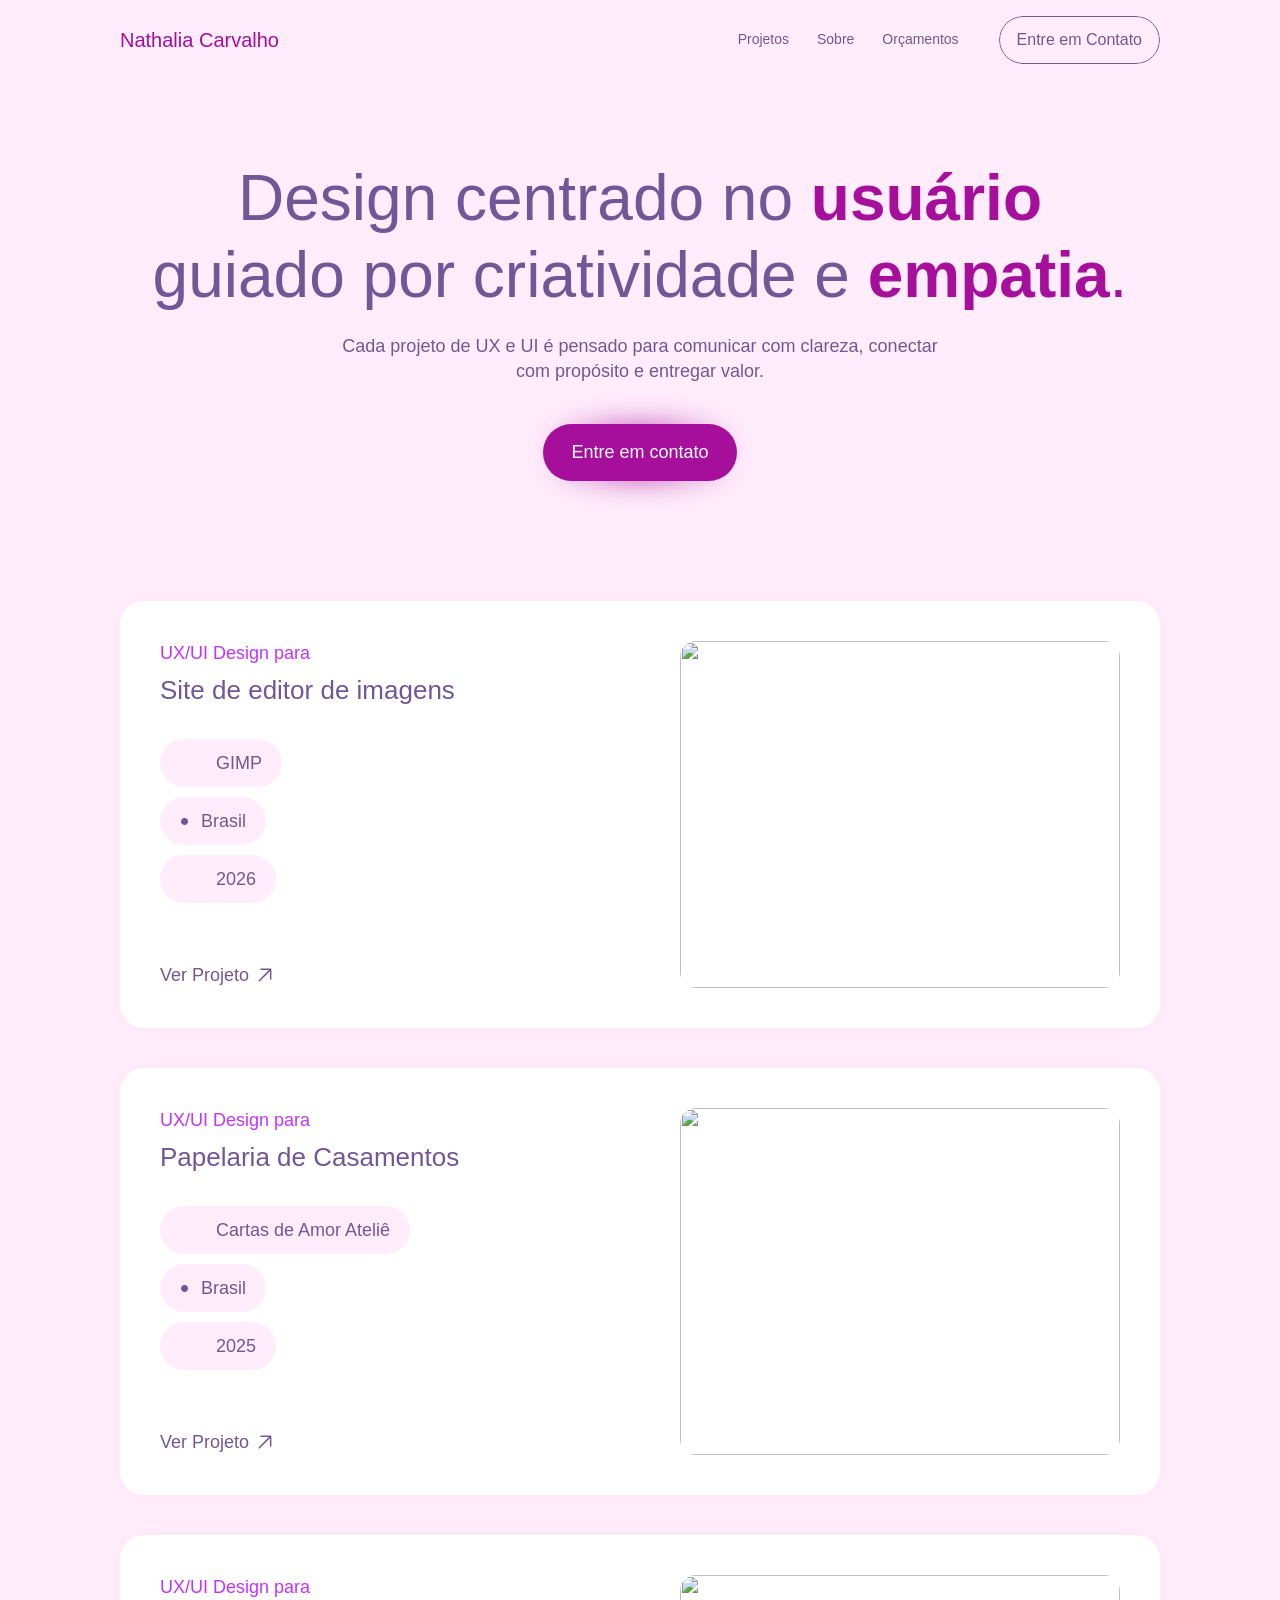
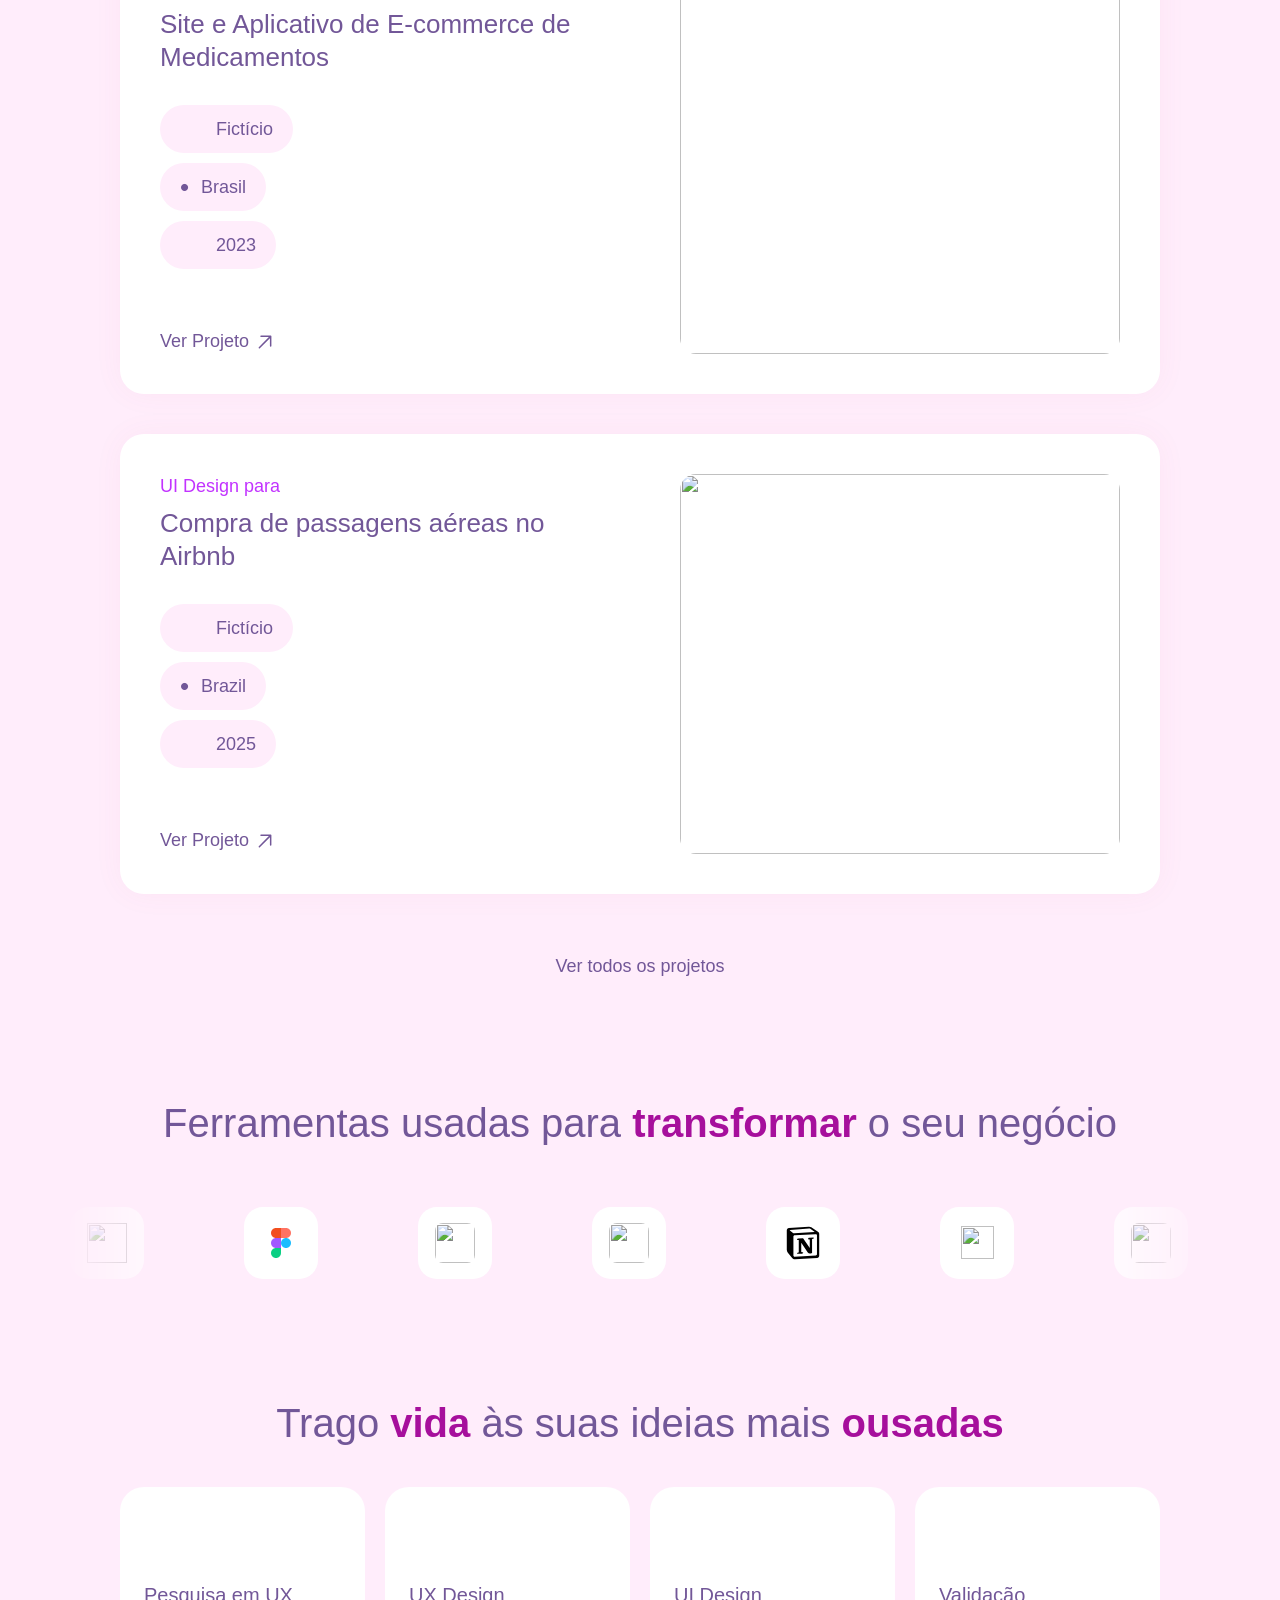
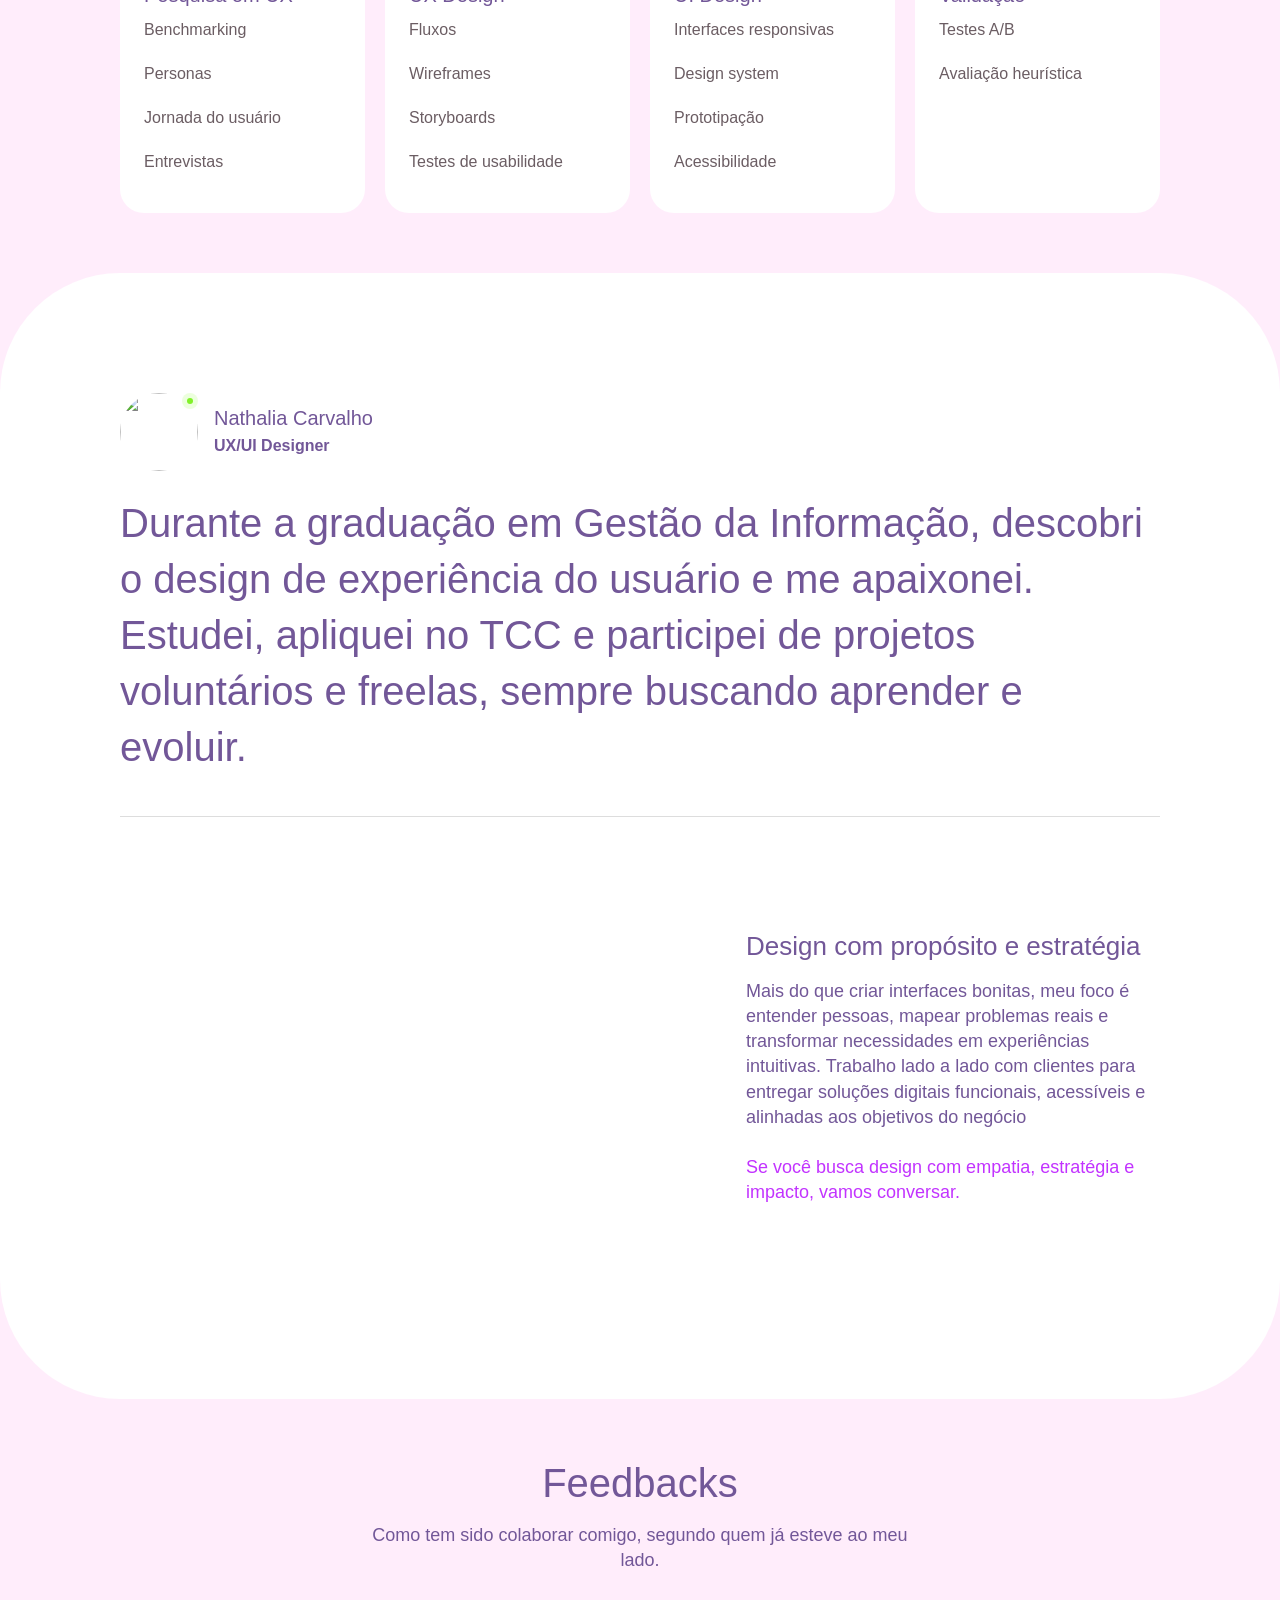
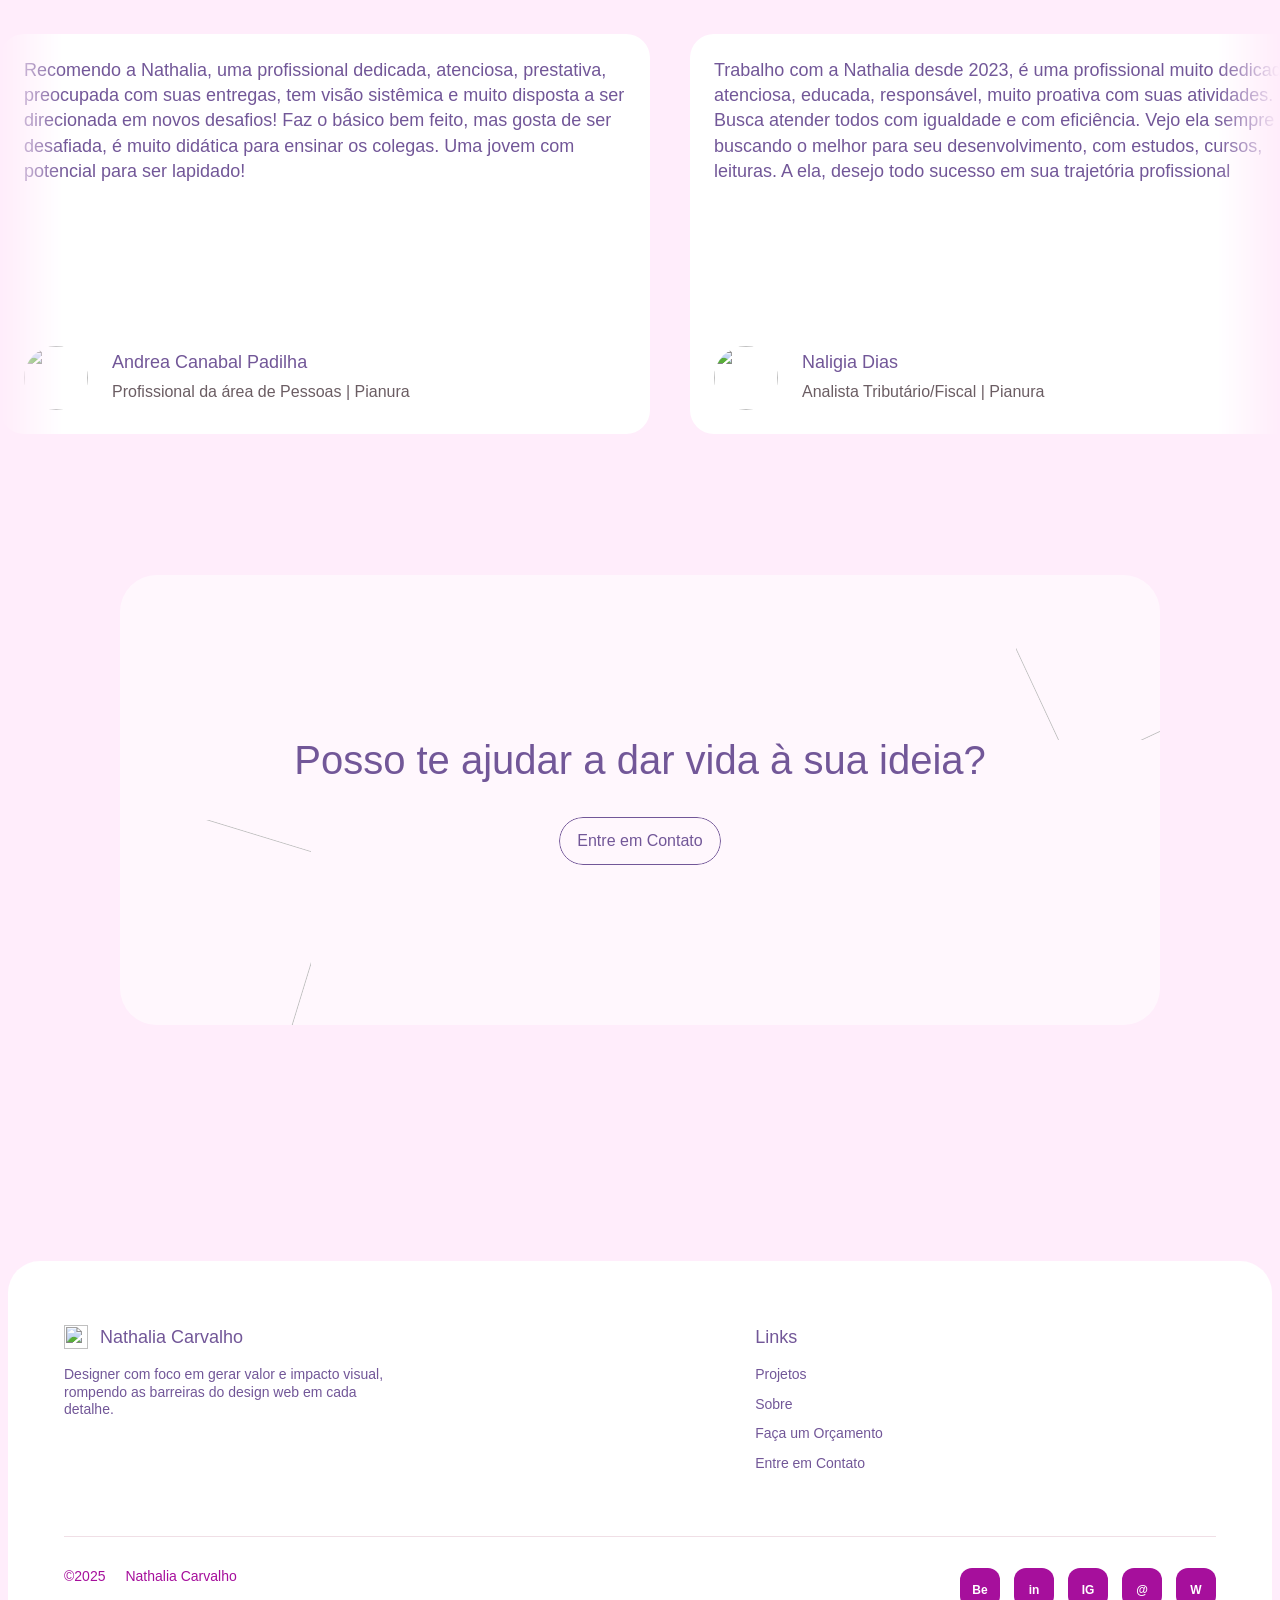
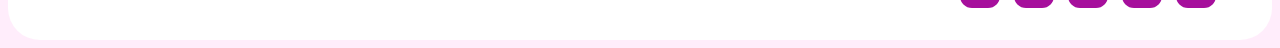
